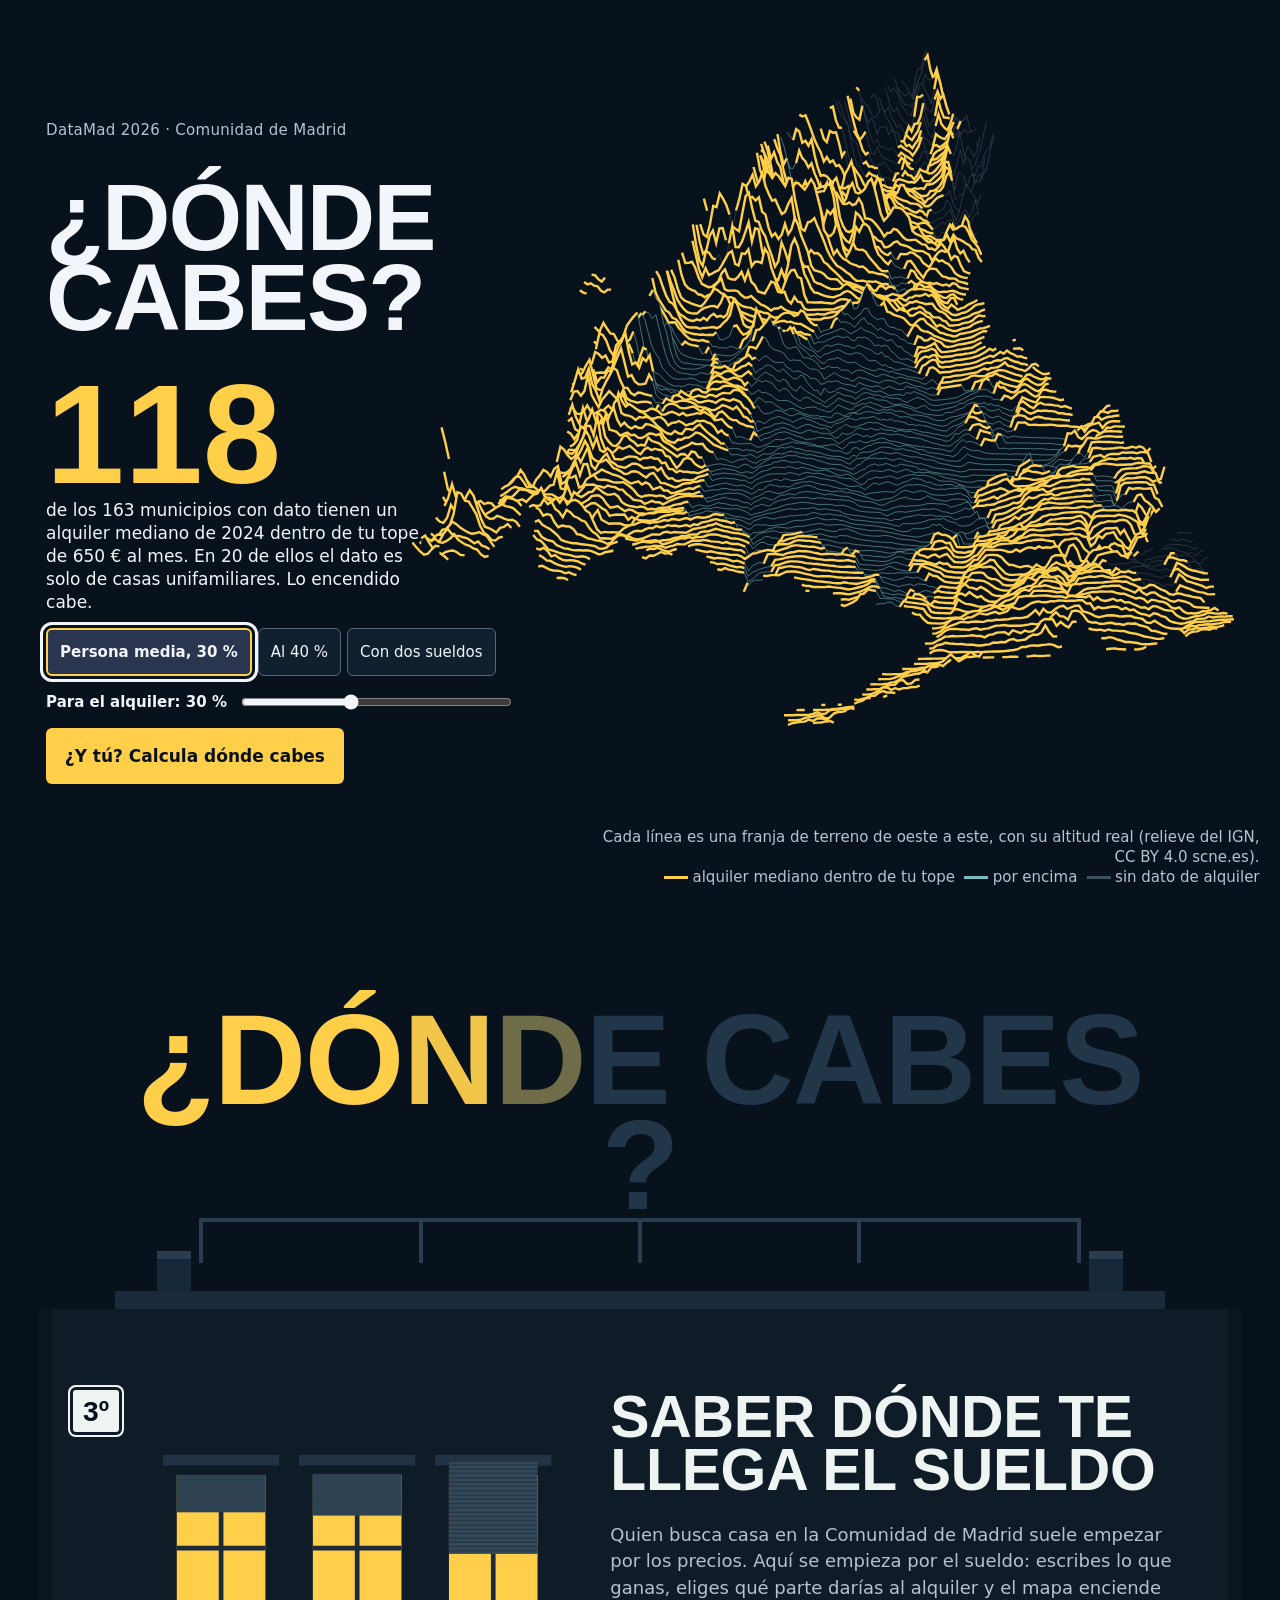
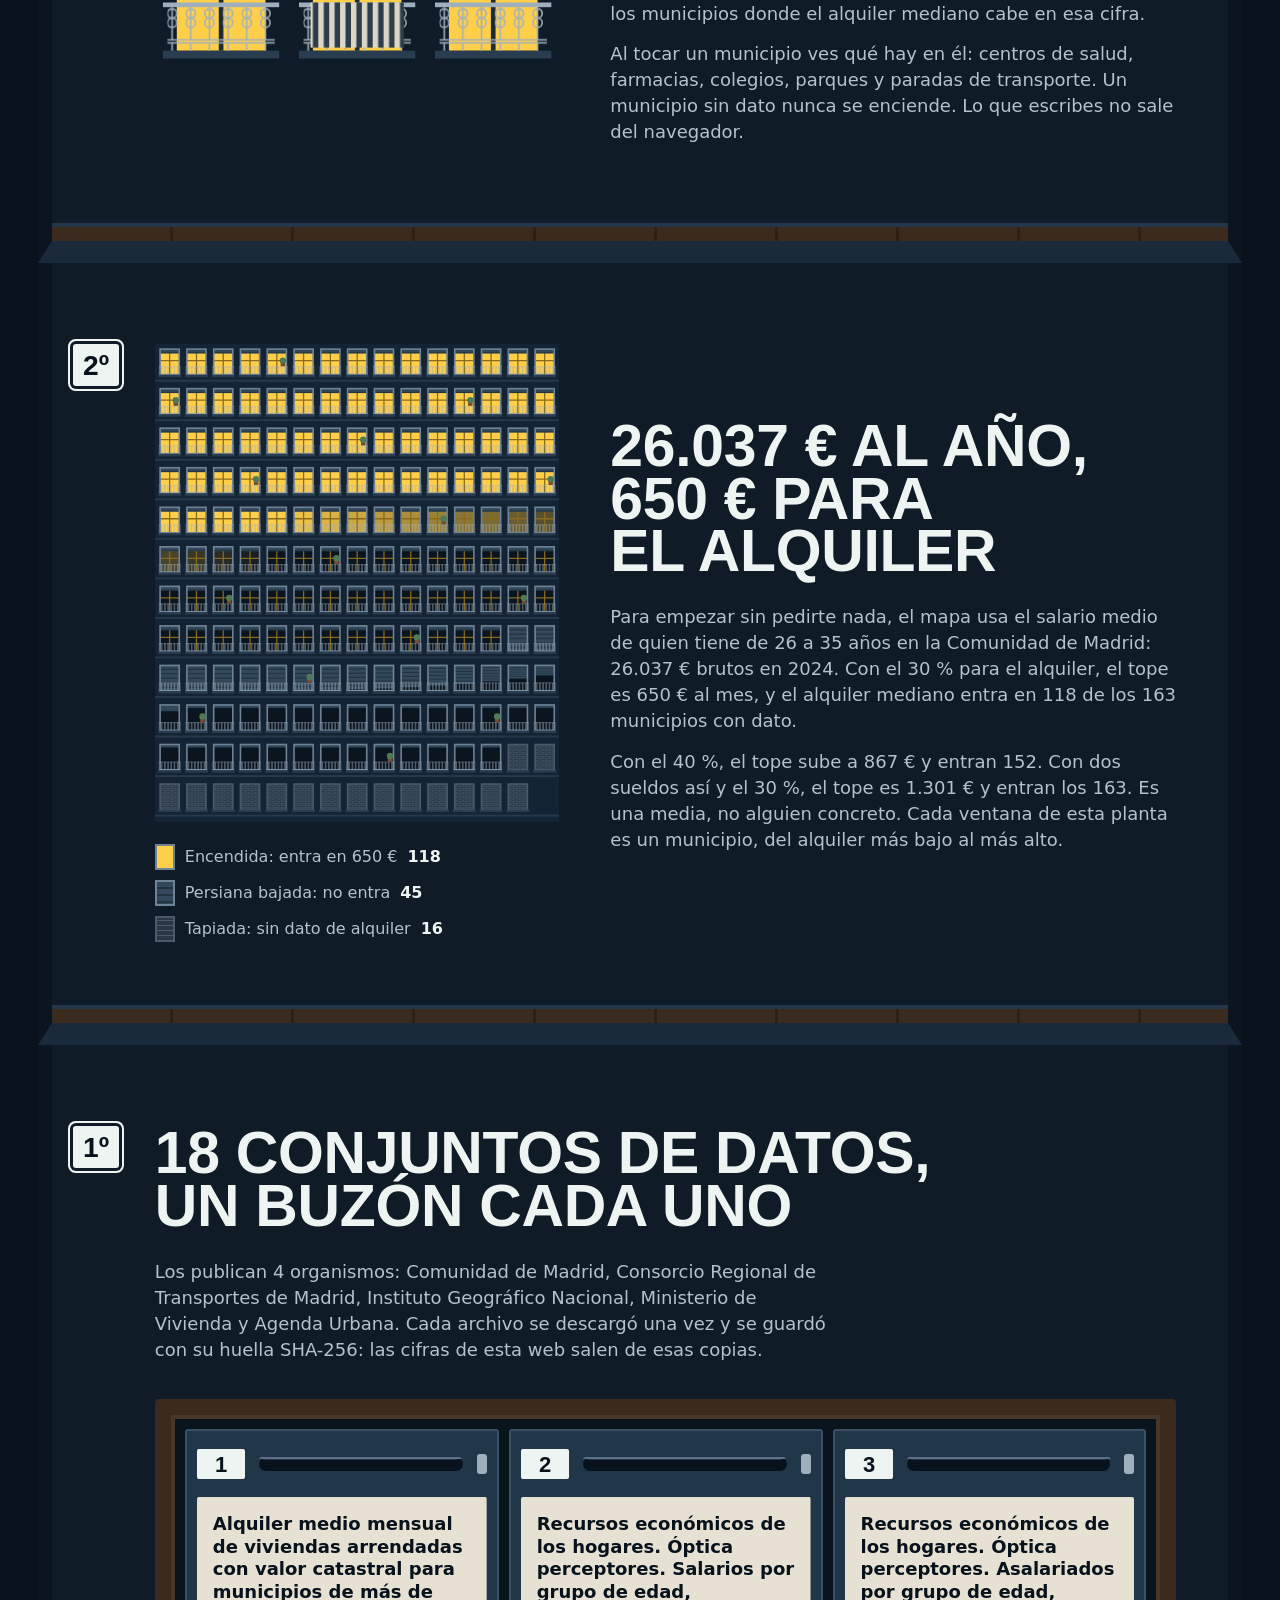
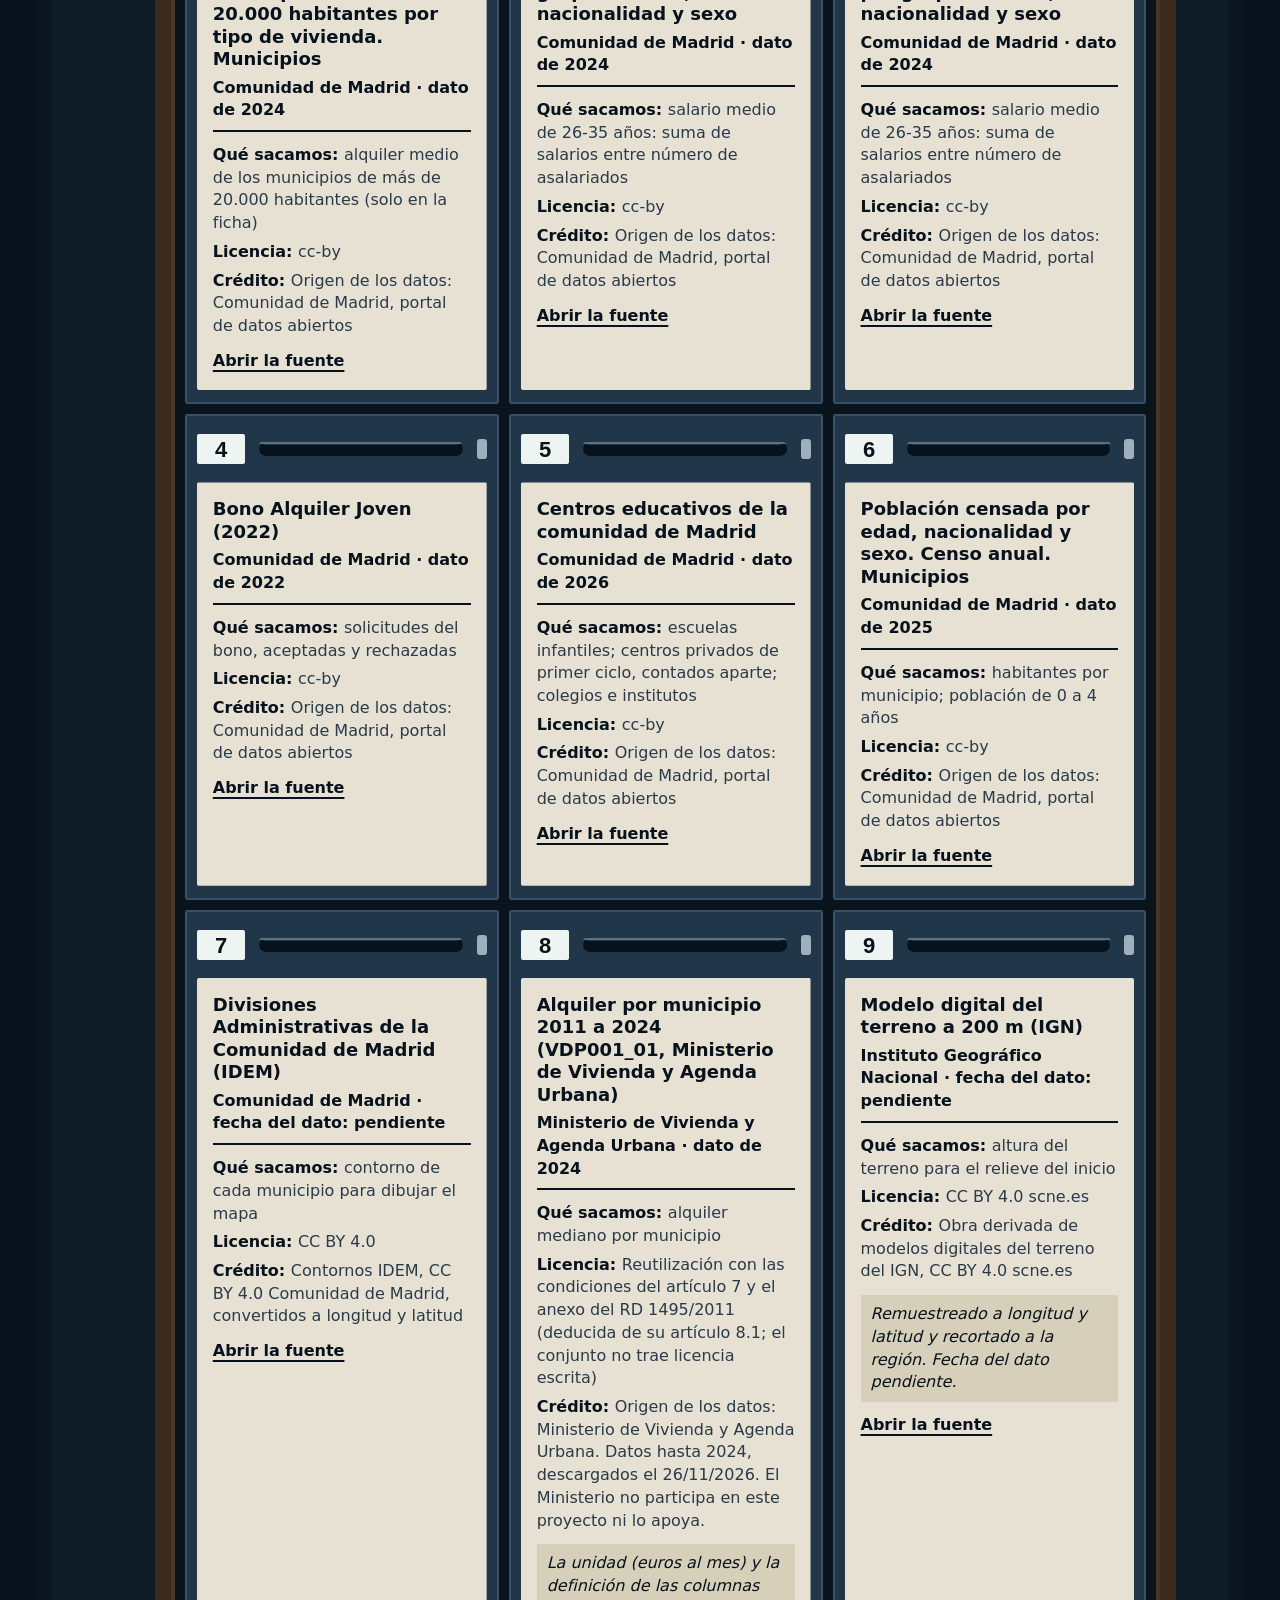
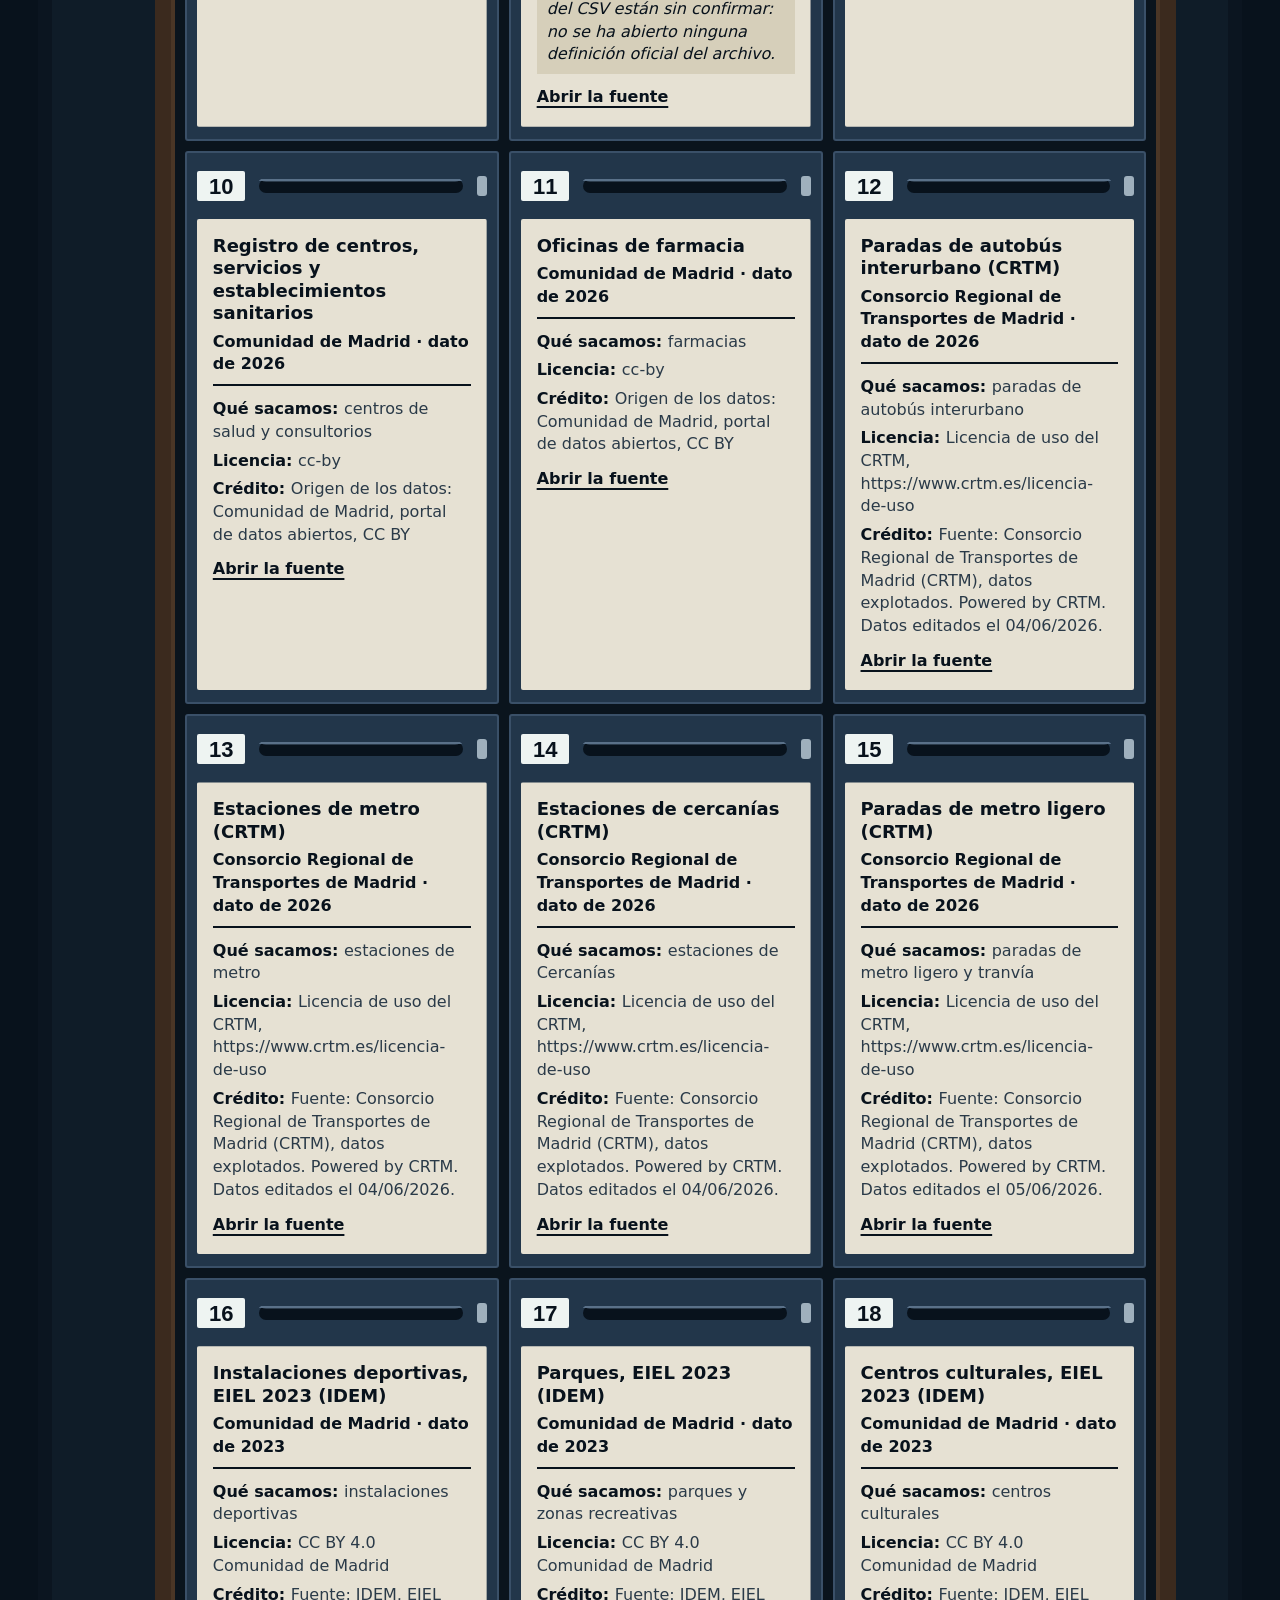
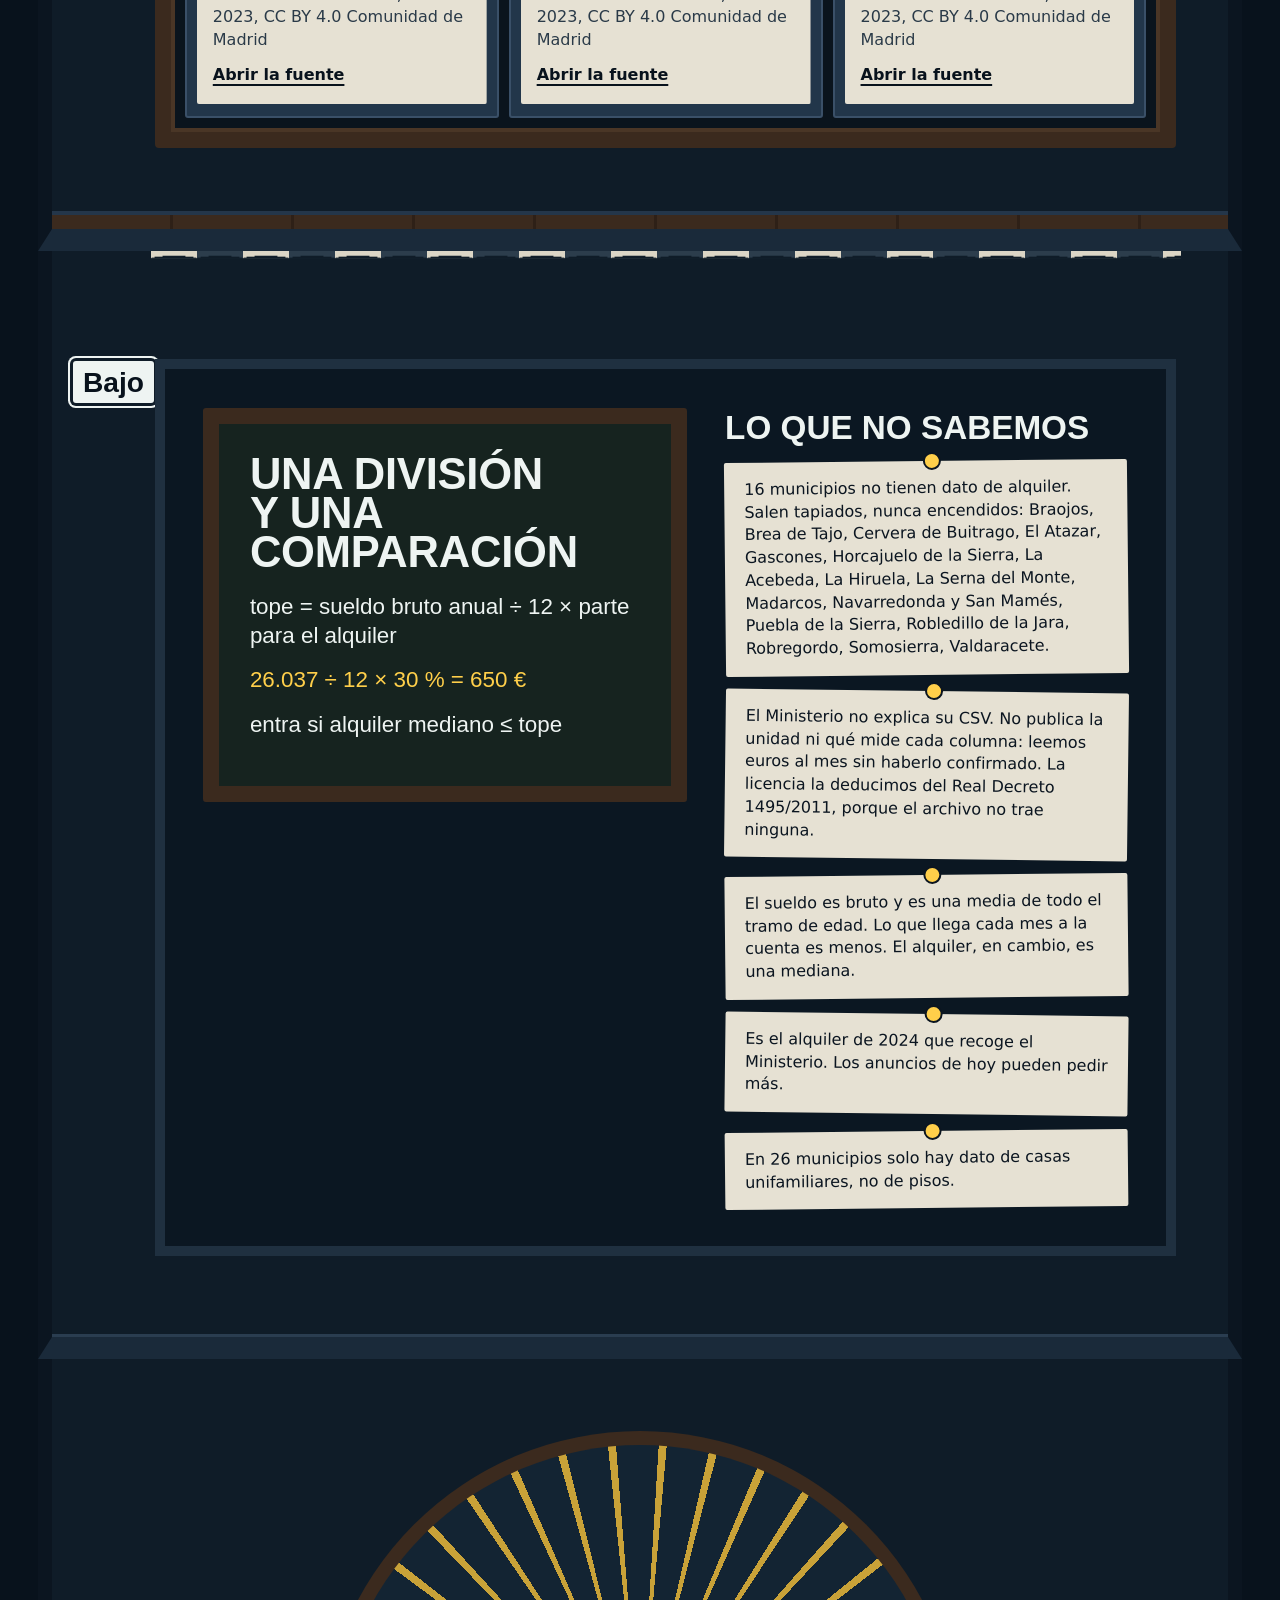
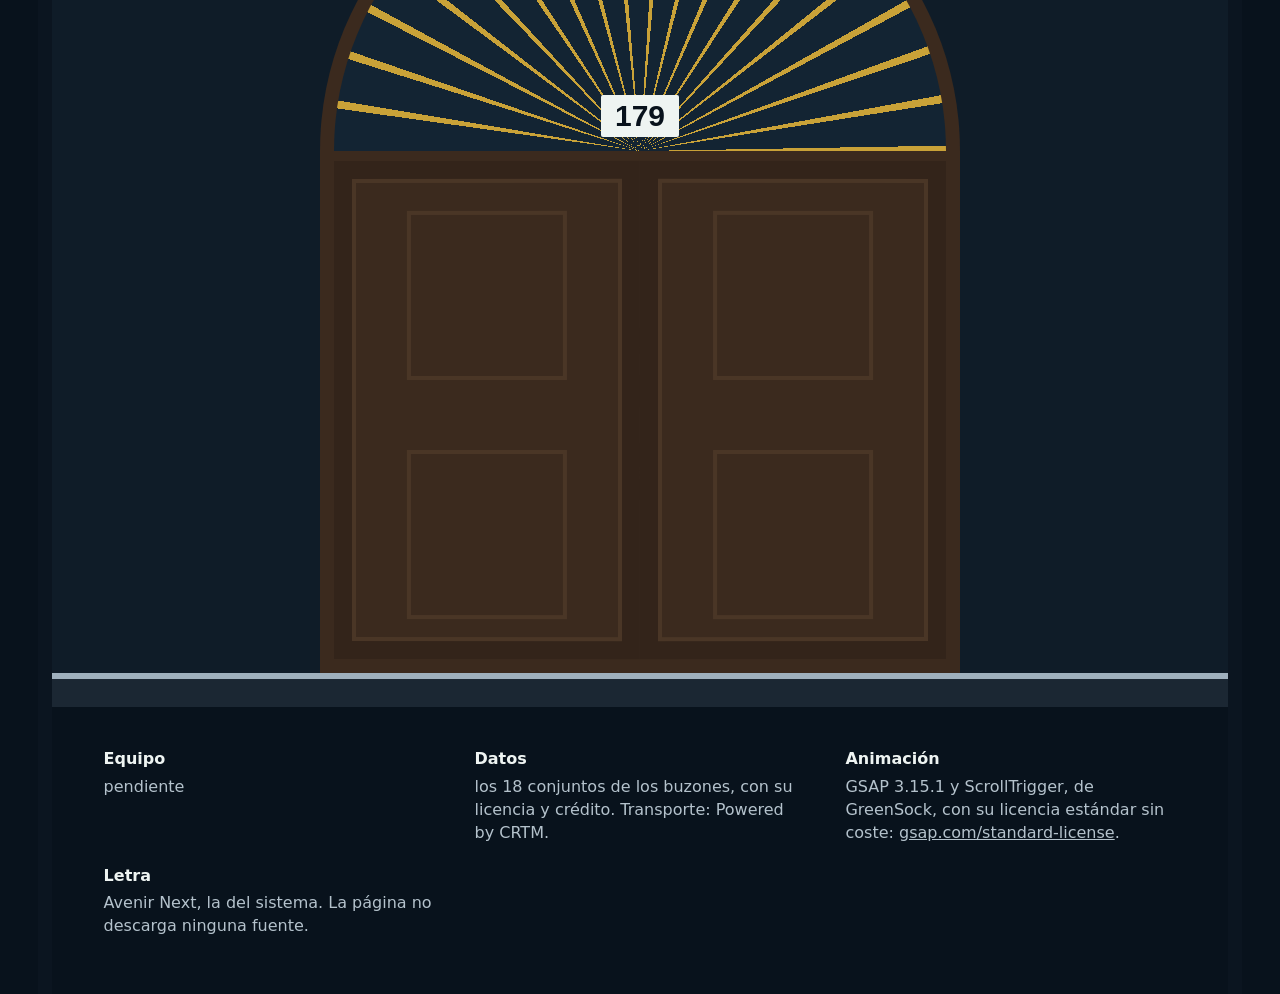
==== index.html @ 7b57848d "¿Dónde cabes?" ====
<!doctype html>
<html lang="es">
<head>
<meta charset="utf-8">
<meta name="viewport" content="width=device-width, initial-scale=1">
<meta name="color-scheme" content="dark">
<meta name="theme-color" content="#08121C">
<title>¿Dónde cabes? · Alquiler mediano y tu sueldo en los municipios de Madrid</title>
<style>
  :root {
    --bg:#08121C; --raise:#10202E; --line:#26324A; --ink:#F2F5FA; --ink2:#B7C2D3;
    --water:#FFCF4A; --dry:#6E5F4B; --idle:#6F7B96; --edge:#5B6680; --press:#2A3650; --hatch:#5B6680; --coral:#FF8A65;
    --fs:clamp(17px,1.25vw,24px); --fs-s:clamp(15px,1.05vw,20px);
    --ease:cubic-bezier(.22,1,.36,1);
    --cond:"Avenir Next Condensed","Arial Narrow","Roboto Condensed",sans-serif;
  }
  * { box-sizing:border-box; margin:0; }
  html { background:var(--bg); color:var(--ink); font:500 var(--fs)/1.35 "Avenir Next","Segoe UI",system-ui,sans-serif; }
  body { height:100vh; overflow:hidden; display:grid; grid-template-columns:clamp(420px,33.4vw,640px) 1fr; }
  aside { height:100vh; overflow-y:auto; display:flex; flex-direction:column; }
  .head { padding:clamp(22px,2.4vw,48px) clamp(22px,2.4vw,48px) 0; }
  .ctrl { padding:clamp(14px,1.4vw,28px) clamp(22px,2.4vw,48px); display:flex; flex-direction:column; gap:clamp(12px,1.2vw,22px); }
  .foot { margin-top:auto; padding:0 clamp(22px,2.4vw,48px) clamp(18px,1.8vw,36px); color:var(--ink2); font-size:var(--fs-s); }
  main { position:relative; height:100vh; min-height:0; border-left:1px solid var(--line); display:grid; grid-template-rows:auto minmax(0,1fr) auto; }
  .kicker { color:var(--ink2); font-size:var(--fs-s); letter-spacing:.02em; }
  h1 { font:700 clamp(40px,3.4vw,66px)/.95 var(--cond); letter-spacing:-.01em; margin:.15em 0 .35em; }
  #result { min-height:clamp(200px,16vw,300px); }
  .big { display:flex; flex-direction:column; gap:.12em; font:700 clamp(110px,9.4vw,180px)/.82 var(--cond); font-variant-numeric:tabular-nums; color:var(--water); }
  .big.zero { color:var(--coral); }
  .big.none { font-size:0; gap:0; }
  .big.none span { font:700 clamp(40px,3.4vw,64px)/1 var(--cond); max-width:10em; }
  .big span { font:600 var(--fs)/1.25 "Avenir Next","Segoe UI",system-ui,sans-serif; color:var(--ink); max-width:20em; }
  .lead { margin-top:.6em; max-width:26em; }
  .lead b { color:var(--ink); font-weight:700; }
  .lead .cap { font:700 1.75em/1 var(--cond); font-variant-numeric:tabular-nums; }
  .lead, .muted { color:var(--ink2); }
  .warn { color:var(--coral); }
  label, legend { display:block; font-weight:600; margin-bottom:.35em; }
  fieldset { border:0; padding:0; }
  .row { display:flex; gap:10px; align-items:center; flex-wrap:wrap; }
  button, input, a.out { font:inherit; color:inherit; }
  .seg button, .ref, a.out, .close { min-height:48px; padding:.35em .8em; border-radius:6px; border:1px solid var(--edge); background:var(--raise); color:var(--ink); cursor:pointer; }
  .seg button[aria-pressed="true"], .ref[aria-pressed="true"] { background:var(--press); border:2px solid var(--ink); font-weight:700; }
  input[type=text] { width:8.5em; min-height:48px; padding:.3em .55em; background:var(--raise); border:1px solid var(--edge); border-radius:6px; font-variant-numeric:tabular-nums; }
  input[aria-invalid="true"] { border-color:var(--coral); }
  input[type=range] { flex:1; min-width:160px; accent-color:var(--ink); height:32px; }
  .pct { font:700 calc(var(--fs) * 1.4) var(--cond); min-width:3.2em; font-variant-numeric:tabular-nums; }
  .seg button:hover, .ref:hover, a.out:hover, .close:hover, #list button:hover { border-color:var(--ink2); background:#1A2438; }
  .seg button[aria-pressed="true"]:hover, .ref[aria-pressed="true"]:hover { background:#34425F; }
  button, a.out { touch-action:manipulation; }
  :focus-visible { outline:3px solid var(--ink); outline-offset:3px; }
  .note { font-size:var(--fs-s); color:var(--ink2); max-width:32em; }
  #card { scroll-margin-top:clamp(16px,1.6vw,32px); }
  .nw { white-space:nowrap; }
  #card h2 { font:700 clamp(44px,3.6vw,72px)/.95 var(--cond); margin-bottom:.25em; }
  #card dl { display:grid; gap:.55em; }
  #card dt { font-size:var(--fs-s); color:var(--ink2); }
  #card dd { margin:0; }
  #card dd b { font-size:1.2em; }
  #card .actions { display:flex; gap:10px; flex-wrap:wrap; margin-top:.9em; }
  a.out { display:inline-flex; align-items:center; text-decoration:none; border-color:var(--ink2); }
  .srcs { margin-top:.7em; font-size:var(--fs-s); color:var(--ink2); }
  .srcs a, .foot a { color:var(--ink2); }
  .mapwrap { position:relative; min-height:0; }
  #map { width:100%; height:100%; display:block; min-height:0; overflow:hidden; touch-action:none; cursor:grab; }
  #map.dragging { cursor:grabbing; }
  #tiles { filter:grayscale(1) invert(1) brightness(.78) contrast(1.15); }
  #map.streets .m { fill-opacity:.62; }
  #map.streets .m.sel { fill-opacity:.3; }
  .basenote { position:absolute; left:clamp(10px,1vw,18px); bottom:10px; background:rgb(5 8 15 / .85); padding:.2em .55em; border-radius:4px; font-size:var(--fs-s); color:var(--ink2); max-width:70%; }
  .zoom { position:absolute; right:clamp(10px,1vw,18px); bottom:10px; display:flex; gap:6px; }
  .zoom button { width:52px; height:52px; border-radius:6px; border:1px solid var(--edge); background:var(--raise); font:700 28px/1 system-ui,sans-serif; cursor:pointer; }
  .zoom .wide { width:auto; padding:0 .9em; font:700 var(--fs) "Avenir Next","Segoe UI",system-ui,sans-serif; }
  .zoom .wide[aria-pressed="true"] { border:2px solid var(--ink); background:var(--press); }
  .zoom button:hover { border-color:var(--ink2); background:#1A2438; }
  .m { vector-effect:non-scaling-stroke; stroke:var(--bg); stroke-width:1; stroke-linejoin:round; fill:var(--idle); cursor:pointer; transition:fill .6s var(--ease); }
  .m.nodata, .m.void { fill:url(#hatch); }
  .m.void { cursor:default; pointer-events:none; }
  .m.wet { fill:var(--water); }
  .m.dry { fill:var(--dry); }
  .m.det { fill:url(#detIdle); } .m.det.wet { fill:url(#detWet); } .m.det.dry { fill:url(#detDry); }
  .m:hover, .m.sel { stroke:var(--ink); stroke-width:3; }
  .lbl { font-weight:700; font-family:var(--cond); fill:var(--ink); paint-order:stroke; stroke:var(--bg); stroke-linejoin:round; pointer-events:none; text-anchor:middle; }
  .lbl.dark { fill:#06201D; stroke:none; }
  .legend { display:flex; flex-wrap:wrap; gap:.4em 1.6em; padding:clamp(12px,1vw,20px) clamp(18px,1.8vw,36px); border-top:1px solid var(--line); }
  .legend span { display:inline-flex; gap:.45em; align-items:center; }
  .legend i { width:1.1em; height:1.1em; border-radius:3px; flex:none; }
  .sw-water { background:var(--water); } .sw-dry { background:var(--dry); } .sw-idle { background:var(--idle); }
  .sw-det { background:radial-gradient(circle,var(--bg) 0 1.7px,transparent 2.2px) 0 0/7px 7px,var(--idle); }
  .sw-hatch { background:repeating-linear-gradient(45deg,var(--hatch) 0 2px,var(--raise) 2px 6px); }
  .maptitle { order:-1; padding:clamp(14px,1.4vw,28px) clamp(18px,1.8vw,36px) 0; color:var(--ink2); }
  .rentnote { flex-basis:100%; color:var(--ink2); font-size:var(--fs-s); }
  .maptitle b { color:var(--ink); font:700 calc(var(--fs) * 1.25) var(--cond); display:block; }
  #tour { order:-1; padding:clamp(14px,1.4vw,28px) clamp(18px,1.8vw,36px) 0; display:grid; gap:.5em; }
  #tour .tag { color:var(--ink2); font-size:var(--fs-s); }
  #tour .say { font:600 calc(var(--fs) * 1.35)/1.25 "Avenir Next","Segoe UI",system-ui,sans-serif; max-width:34em; }
  #tour .say b { color:var(--water); }
  #tour .nav { display:flex; gap:10px; flex-wrap:wrap; align-items:center; }
  #tour .nav button, #startTour { min-height:48px; padding:.35em .8em; border-radius:6px; border:1px solid var(--edge); background:var(--raise); cursor:pointer; }
  #tour .nav button:disabled { opacity:.45; cursor:default; }
  #tour .steps button[aria-current="step"] { border:2px solid var(--ink); background:var(--press); font-weight:700; }
  #tour .steps { display:flex; gap:6px; flex-wrap:wrap; }
  #startTour { align-self:flex-start; font-weight:600; }
  #tip { position:absolute; pointer-events:none; background:#05080F; border:1px solid var(--line); border-radius:6px; padding:.45em .7em; font-size:var(--fs-s); opacity:0; transition:opacity .15s; max-width:22em; }
  details summary { cursor:pointer; font-weight:600; min-height:44px; display:flex; align-items:center; }
  #list { font-variant-numeric:tabular-nums; list-style:none; padding:0; margin-top:.4em; max-height:40vh; overflow:auto; font-size:var(--fs-s); }
  #list button { width:100%; display:flex; justify-content:space-between; gap:1em; background:none; border:0; border-bottom:1px solid var(--line); padding:.45em .2em; cursor:pointer; text-align:left; min-height:44px; }
  #list .yes { color:var(--water); }
  #error { padding:clamp(24px,4vw,96px); max-width:40em; grid-column:1 / -1; }
  [hidden] { display:none !important; }
  #salaryErr { margin-bottom:.35em; }
  #findMsg { margin-top:.35em; font-size:var(--fs-s); }
  #salaryErr:empty, #findMsg:empty { display:none; }
  .layers { display:grid; grid-template-columns:repeat(auto-fill,minmax(11.5em,1fr)); gap:8px; margin:.5em 0 .8em; }
  .layers button { display:flex; align-items:center; gap:.5em; min-height:48px; padding:.3em .6em; border:1px solid var(--edge); border-radius:6px; background:var(--raise); text-align:left; font-size:var(--fs-s); cursor:pointer; }
  .layers button[aria-pressed="true"] { border:2px solid var(--ink); background:var(--press); }
  .layers button:disabled { cursor:default; color:var(--ink2); border-style:dashed; }
  .layers .n { margin-left:auto; font-weight:700; font-variant-numeric:tabular-nums; white-space:nowrap; }
  .layers button:disabled .n { font-weight:500; }
  .glyph { width:1.15em; height:1.15em; flex:none; overflow:visible; }
  #plist { max-height:44vh; overflow:auto; border-top:1px solid var(--line); font-size:var(--fs-s); }
  #plist h3 { font-size:var(--fs-s); margin:.8em 0 .2em; display:flex; gap:.45em; align-items:center; }
  #plist h3 + .note { margin-bottom:.3em; }
  #plist ul { list-style:none; padding:0; }
  #plist button { width:100%; display:block; text-align:left; background:none; border:0; border-bottom:1px solid var(--line); padding:.45em .3em; min-height:48px; cursor:pointer; }
  #plist button:hover { background:#1A2438; }
  #plist button[aria-current="true"] { background:var(--press); box-shadow:inset 4px 0 0 var(--ink); }
  #plist small { display:block; color:var(--ink2); font-size:1em; }
  #dots path { stroke:var(--bg); cursor:pointer; vector-effect:non-scaling-stroke; stroke-width:2.5px; }
  #dots path.on { stroke:var(--ink); }
  #dots .ring { fill:none; stroke:var(--ink); stroke-width:3px; vector-effect:non-scaling-stroke; pointer-events:none; }
  #place { position:absolute; top:clamp(14px,1.4vw,28px); right:clamp(14px,1.4vw,28px); max-width:min(26em,60%); background:#05080F; border:1px solid var(--edge); border-radius:8px; padding:.8em 1em; display:grid; gap:.2em; box-shadow:0 8px 24px rgb(0 0 0 / .45); }
  #place .kind { display:flex; gap:.45em; align-items:center; color:var(--ink2); font-size:var(--fs-s); }
  #place b { font:700 calc(var(--fs) * 1.3)/1.05 var(--cond); }
  #place .close { justify-self:start; margin-top:.4em; min-height:44px; }
  details.more { margin-top:1em; }
  body.onhome { display:block; height:auto; overflow:visible; }
  body.onhome > aside, body.onhome > main, body:not(.onhome) > #story { display:none; }
  #home { position:relative; height:100vh; height:100svh; background:var(--bg); overflow:hidden; transition:opacity .45s var(--ease), transform .45s var(--ease); }
  #home.leaving, #story.leaving { opacity:0; transform:scale(1.04); pointer-events:none; transition:opacity .45s var(--ease), transform .45s var(--ease); }
  #home.asking { position:fixed; inset:0; z-index:1000; height:auto; background:var(--bg); }
  body.asking > #story { visibility:hidden; }
  #home.asking .hl, #home.asking .htip { display:none; }
  #ridge { position:absolute; inset:0; width:100%; height:100%; display:block; cursor:crosshair; }
  .hl { position:relative; z-index:1; width:min(40vw,720px); height:100%; padding:clamp(22px,3.4vh,44px) 0 clamp(18px,3vh,36px) clamp(22px,3.6vw,72px); display:flex; flex-direction:column; justify-content:center; gap:clamp(10px,1.6vh,20px); pointer-events:none; }
  .hl > * { pointer-events:auto; }
  .htitle { font:800 clamp(52px,7.4vw,140px)/.84 var(--cond); text-transform:uppercase; letter-spacing:-.02em; margin:.25em 0 0; pointer-events:none; }
  .hbig { margin-top:clamp(12px,3vh,40px); pointer-events:none; }
  .hbig b { display:block; font:800 clamp(90px,11vw,200px)/.8 var(--cond); color:var(--water); font-variant-numeric:tabular-nums; }
  .hbig span { display:block; margin-top:.45em; max-width:22em; font-size:var(--fs); }
  .hctl { display:grid; gap:10px 14px; grid-template-columns:auto 1fr; align-items:center; font-size:var(--fs-s); }
  .hctl label { margin:0; font-weight:600; }
  .hctl .full { grid-column:1 / -1; }
  .hctl input[type=checkbox] { width:26px; height:26px; accent-color:var(--water); vertical-align:middle; margin-right:.4em; }
  .hctl label.full { display:flex; align-items:center; min-height:44px; }
  .hctl input[type=text] { width:100%; }
  #hSteps { display:flex; flex-wrap:wrap; gap:6px; }
  #hSteps button, .htip button { min-height:48px; padding:.3em .8em; border-radius:6px; border:1px solid var(--edge); background:var(--raise); cursor:pointer; font-size:var(--fs-s); }
  #hSteps button[aria-pressed="true"] { border:2px solid var(--water); background:var(--press); font-weight:700; }
  #youBack { min-height:48px; padding:.3em .8em; border-radius:6px; border:1px solid var(--edge); background:var(--raise); cursor:pointer; font-size:var(--fs-s); }
  .cta { justify-self:start; min-height:56px; padding:.35em 1.1em; border-radius:6px; border:0; background:var(--water); color:#08121C; font:700 var(--fs) "Avenir Next","Segoe UI",system-ui,sans-serif; cursor:pointer; }
  .cta:hover { background:#FFE08A; }
  #youView { position:absolute; inset:0; z-index:3; overflow-y:auto; padding:clamp(18px,5vh,64px) clamp(16px,3vw,64px) 24px; }
  .ask { pointer-events:auto; max-width:min(64em,100%); margin:0 auto; display:flex; flex-direction:column; align-items:center; text-align:center; gap:clamp(10px,1.8vh,22px); }
  .ask .q { display:flex; flex-direction:column; align-items:center; gap:clamp(10px,1.6vh,20px); width:100%; }
  .askStep { color:var(--ink2); font-size:var(--fs-s); letter-spacing:.04em; }
  .askQ { font:800 clamp(36px,4.4vw,88px)/.95 var(--cond); margin:0; text-wrap:balance; }
  #hSalary { width:7.5em; font:700 clamp(36px,3.4vw,68px)/1 var(--cond); text-align:center; padding:.15em .3em; border:2px solid var(--ink2); background:rgb(16 32 46 / .92); border-radius:8px; }
  #hSalary::placeholder { color:#7D8AA3; font:italic 500 clamp(20px,1.5vw,30px)/1 "Avenir Next","Segoe UI",system-ui,sans-serif; }
  .askRange { display:flex; align-items:center; gap:.6em; width:min(36em,100%); }
  .askRange input { flex:1; height:44px; accent-color:var(--water); }
  .askRange output { font:800 clamp(44px,4vw,80px)/1 var(--cond); min-width:2.6em; font-variant-numeric:tabular-nums; color:var(--water); }
  .askEarn { display:flex; gap:12px; flex-wrap:wrap; justify-content:center; }
  .askEarn button { min-height:64px; padding:.3em 1.2em; font-size:calc(var(--fs) * 1.2); border-radius:8px; border:1px solid var(--edge); background:var(--raise); cursor:pointer; }
  .askEarn button[aria-pressed="true"] { border:2px solid var(--water); background:var(--press); font-weight:700; }
  .askNav { display:flex; gap:10px; flex-wrap:wrap; justify-content:center; }
  .askNav button { min-height:52px; padding:.3em 1em; border-radius:6px; border:1px solid var(--edge); background:var(--raise); cursor:pointer; font-size:var(--fs-s); }
  .askNav .cta { font-size:var(--fs); border:0; background:var(--water); }
  .askBig { font-size:var(--fs); max-width:34em; text-wrap:pretty; }
  .askBig b.n { display:block; font:800 clamp(110px,11vw,210px)/.82 var(--cond); color:var(--water); font-variant-numeric:tabular-nums; }
  .askBig b.n.zero { color:var(--coral); }
  .askBig .cap { color:var(--ink); font-weight:700; }
  .askFind { display:flex; gap:.6em; align-items:center; flex-wrap:wrap; justify-content:center; font-size:var(--fs-s); }
  .askFind label { margin:0; }
  .askFind input { width:12em; }
  #hSalaryErr:empty, #hFindMsg:empty { display:none; }
  .htip { position:absolute; z-index:2; pointer-events:none; background:#030A12; border:1px solid var(--edge); border-radius:6px; padding:.45em .75em; font-size:var(--fs-s); max-width:22em; }
  .htip b { font:700 calc(var(--fs) * 1.15) var(--cond); display:block; }
  .htip button { pointer-events:auto; margin-top:.4em; }
  .hnote { position:absolute; right:clamp(14px,1.6vw,32px); bottom:clamp(10px,1.4vh,24px); max-width:44em; text-align:right; font-size:var(--fs-s); color:var(--ink2); z-index:1; }
  .hnote i { display:inline-block; width:1.6em; height:3px; vertical-align:middle; margin:0 .3em; }
  @media (max-width:820px), (max-height:640px) {
    #home { height:auto; min-height:100svh; display:flex; flex-direction:column; }
    #home.asking { display:block; }
    #home.asking #ridge { position:absolute; inset:0; height:100%; min-height:0; }
    #home.asking .hnote { display:none; }
    #ridge { position:relative; height:48vh; min-height:260px; flex:none; order:2; }
    .hl { display:contents; }
    .hl > * { margin-left:18px; margin-right:18px; }
    .hl > .kicker { margin-top:18px; }
    .hctl { order:3; margin-bottom:18px; }
    .hnote { order:4; }
    .hbig { margin-top:0; }
    .hnote { position:static; text-align:left; padding:0 18px 18px; }
  }
  @media (prefers-reduced-motion:reduce) { #home, #story.leaving { transition:none; } }
  @media (max-width:820px), (max-height:640px) {
    body { height:auto; overflow:visible; grid-template-columns:1fr; }
    aside { display:contents; }
    .head { order:1; } main { order:2; } .ctrl { order:3; } .foot { order:4; }
    main { border-left:0; border-top:1px solid var(--line); height:auto; }
    #map { height:62vh; min-height:340px; touch-action:pan-y; }
    #result { min-height:0; }
    #place { position:fixed; top:auto; bottom:0; left:0; right:0; max-width:none; border-radius:8px 8px 0 0; z-index:2; }
    #plist { max-height:60vh; }
  }
  @media (max-height:640px) {
    #tour { gap:.3em; padding-top:10px; }
    #tour .say { font-size:var(--fs); }
    #tour .nav button { min-height:40px; padding:.2em .6em; }
    #map { height:calc(100vh - 190px); min-height:180px; }
  }
  @media (max-height:440px) and (min-width:560px) {
    main { grid-template-columns:minmax(0,1fr) minmax(0,1fr); grid-template-rows:auto auto; align-items:start; }
    #tour, .maptitle { grid-row:1; grid-column:1; }
    .mapwrap { grid-row:1; grid-column:2; }
    #map { height:calc(100vh - 16px); min-height:0; }
    .legend { grid-column:1 / -1; }
  }
  @media (prefers-reduced-motion:reduce) { .m, #tip { transition:none !important; } }
</style>
<style>.story{--s-bg:#08121c;--s-wall:#0f1c28;--s-slab:#1a2a3a;--s-line:#2a3d50;--s-lit:#ffcf4a;--s-ink:#eef4f2;--s-mute:#b4c2cc;--s-wood:#3b2a1e;--s-cond:"Avenir Next Condensed","Arial Narrow",sans-serif;
  background:var(--s-bg);color:var(--s-ink);font-family:"Avenir Next",system-ui,sans-serif;padding:12vh 3vw 0;overflow:hidden}
.story *,.story *::before,.story *::after{box-sizing:border-box}
.story-defs{position:absolute;width:0;height:0}
.story-sr{position:absolute;width:1px;height:1px;overflow:hidden;clip-path:inset(50%);white-space:nowrap}
.story a{color:inherit}
.story a:focus-visible{outline:3px solid var(--s-lit);box-shadow:0 0 0 6px #08121c;outline-offset:4px;border-radius:2px}

.story-roof,.story-floor,.story-portal{max-width:1640px;margin:0 auto;position:relative}
.story-roof{padding:0 6vw;text-align:center}
.story-sign{font:900 clamp(52px,10vw,196px)/.82 var(--s-cond);text-transform:uppercase;letter-spacing:-.01em;margin:0;color:var(--s-lit);position:relative;z-index:1}
.story-sign span{display:inline-block}.story-gap{width:.25em}
.story-sign-frame{display:flex;justify-content:space-between;height:clamp(28px,5vh,60px);margin:0 8%;border-top:4px solid var(--s-line);order:2}
.story-sign-frame i{width:4px;background:var(--s-line)}
.story-chimneys{display:flex;justify-content:space-between;align-items:flex-end;height:46px;padding:0 4%;border-bottom:18px solid var(--s-slab)}
.story-chimneys i{width:34px;height:40px;background:#16273a;border-top:8px solid var(--s-line)}
.story-chimneys i:nth-child(2){visibility:hidden}
.story-roof{display:flex;flex-direction:column}.story-sign{order:1}.story-chimneys{order:3}

.story-floor::after{content:"";position:absolute;left:0;right:0;bottom:0;height:14px;background:repeating-linear-gradient(90deg,#3b2a1e 0 118px,#2e2017 118px 121px);box-shadow:0 -4px 0 #24364a}
.story-f0::after{display:none}
.story-floor{display:grid;grid-template-columns:minmax(0,5fr) minmax(0,7fr);gap:clamp(28px,4vw,80px);align-items:center;padding:clamp(56px,9vh,110px) clamp(20px,4vw,80px) clamp(56px,9vh,110px) clamp(84px,8vw,150px);
  background:var(--s-wall);border-inline:14px solid #0b1520;border-bottom:22px solid var(--s-slab);box-shadow:inset 0 -3px 0 var(--s-line)}
.story-plate{position:absolute;left:clamp(14px,1.6vw,30px);top:clamp(56px,9vh,110px);background:var(--s-ink);color:var(--s-bg);font:900 clamp(26px,2.2vw,42px)/1 var(--s-cond);padding:.28em .36em .2em;border-radius:3px;box-shadow:0 0 0 3px var(--s-wall),0 0 0 5px var(--s-ink)}
.story-facade{margin:0;min-width:0}
.story-facade svg{display:block;width:100%;height:auto}
.story-room{min-width:0;max-width:52rem}
.story-room-wide{grid-column:1/-1;max-width:none}
.story-kicker{margin:0 0 .5em;color:var(--s-lit);font-weight:700;font-size:clamp(19px,1.35vw,28px)}
.story h3{font:900 clamp(42px,4.6vw,92px)/.9 var(--s-cond);text-transform:uppercase;margin:0 0 .45em;letter-spacing:-.005em;text-wrap:balance}
.story-room>p:not(.story-kicker){font-size:clamp(18px,1.25vw,25px);line-height:1.45;color:var(--s-mute);margin:0 0 .8em;max-width:38em}
.story-room .story-lead{font-size:clamp(20px,1.5vw,30px);line-height:1.38;color:var(--s-ink);text-wrap:pretty}

.story-light{opacity:1}
.story-blind{transform-box:fill-box;transform-origin:50% 0;transform:scaleY(.32)}

.story-wall{fill:#142434}.story-impost{fill:#26394c}
.story-w-glass{fill:#0a1520}.story-w-frame{fill:none;stroke:#6f8396;stroke-width:2.5}
.story-w-mull{stroke:#8a6a1c;stroke-width:2}.story-w-roll{fill:url(#story-lamas)}
.story-w-blind{fill:url(#story-lamas);transform-box:fill-box;transform-origin:50% 0}
.story-w-rail{fill:url(#story-rail)}.story-w-pot{fill:#7a4a32}.story-w-leaf{fill:#4f7a55}
.story-w-sill{fill:var(--s-line)}
.story-w-fit .story-w-glass{fill:var(--s-lit)}
.story-w-none .story-w-glass{fill:url(#story-brick)}.story-w-none .story-w-frame{stroke:#4a5a6b}
.story-facade-grid figcaption{display:flex;flex-wrap:wrap;gap:10px 26px;margin-top:22px;font-size:clamp(16px,1.05vw,21px);color:var(--s-mute)}
.story-key{display:inline-flex;align-items:center;gap:10px}
.story-key b{color:var(--s-ink);font-variant-numeric:tabular-nums}
.story-key::before{content:"";width:20px;height:26px;border:2px solid var(--s-line);background:#0a1520;flex:none}
.story-key-fit::before{background:var(--s-lit);border-color:#6f8396}
.story-key-off::before{background:repeating-linear-gradient(180deg,#33495b 0 5px,#22323f 5px 7px);border-color:#6f8396}
.story-key-none::before{background:repeating-linear-gradient(0deg,#2a3644 0 4px,#4a5a6b 4px 5px);border-color:#4a5a6b}

.story-boxes{list-style:none;margin:clamp(28px,4vh,48px) 0 0;padding:14px;display:grid;grid-template-columns:repeat(auto-fill,minmax(min(100%,280px),1fr));gap:10px;background:#0a141d;border:16px solid var(--s-wood);border-radius:4px;box-shadow:inset 0 0 0 4px #4a3626}
.story-box{display:flex;flex-direction:column;background:#22364a;border:2px solid #3a5068;border-radius:3px;padding:0 10px 12px}
.story-box-front{display:flex;align-items:center;gap:14px;height:66px;perspective:400px}
.story-box-plate{background:var(--s-ink);color:var(--s-bg);font:900 22px/1 var(--s-cond);padding:5px 10px 3px;border-radius:2px;min-width:2.2em;text-align:center}
.story-box-slot{flex:1;height:14px;border-radius:7px;background:#08121c;position:relative}
.story-box-flap{position:absolute;inset:0;border-radius:7px;background:#5a7189;transform-origin:50% 0;transform:rotateX(-80deg)}
.story-box-key{width:10px;height:20px;border-radius:3px;background:#9fb0bd}
.story-letter{flex:1;padding:16px 16px 18px;font-size:16px;line-height:1.42;color:#2a3a48;background:#e6e1d3;border-radius:2px}
.story-letter h4{margin:0 0 6px;color:#08121c;font-size:18px;line-height:1.25}
.story-letter-who{margin:0 0 12px;color:#08121c;font-weight:600;border-bottom:2px solid #08121c;padding-bottom:8px}
.story-letter dl{margin:0 0 12px}.story-letter dl div{margin:0 0 6px}
.story-letter dt{display:inline;font-weight:700;color:#08121c}.story-letter dt::after{content:": "}
.story-letter dd{display:inline;margin:0}
.story-letter-note{margin:0 0 12px;color:#08121c;background:#d6cfba;padding:8px 10px;font-style:italic}
.story-letter a{color:#08121c;font-weight:700;text-decoration-color:#08121c;text-underline-offset:4px;text-decoration-thickness:2px}

.story-f0{display:block;padding-top:0}
.story-f0 .story-plate{top:110px}
.story-toldo{height:clamp(56px,7vh,84px);margin:0 -4px clamp(30px,5vh,60px);transform-origin:50% 0;
  background:repeating-linear-gradient(90deg,#dcd6c6 0 46px,#2c3d4c 46px 92px);
  -webkit-mask:radial-gradient(23px at 23px 100%,#0000 98%,#000) 0 0/46px 100%;mask:radial-gradient(23px at 23px 100%,#0000 98%,#000) 0 0/46px 100%}
.story-shop-in{position:relative;overflow:hidden;display:grid;grid-template-columns:minmax(0,6fr) minmax(0,5fr);gap:clamp(24px,3vw,56px);align-items:start;padding:clamp(20px,3vw,48px);border:10px solid #1f3040;background:#0b1722}
.story-shutter{position:absolute;inset:0;z-index:2;pointer-events:none;transform:translateY(-101%);background:repeating-linear-gradient(180deg,#3d4d5b 0 22px,#2c3a46 22px 26px,#475867 26px 28px)}
.story-shutter::after{content:"";position:absolute;left:50%;bottom:14px;width:90px;height:14px;translate:-50% 0;border-radius:3px;background:#1a2530}
.story-board{background:#16231f;border:16px solid var(--s-wood);padding:clamp(22px,2.4vw,44px);border-radius:3px}
.story-board h3{font-size:clamp(36px,3.4vw,68px)}
.story-chalk{font-family:"Chalkboard SE","Bradley Hand","Avenir Next",sans-serif;font-size:clamp(21px,1.75vw,36px);line-height:1.3;margin:0 0 .7em;color:var(--s-ink)}
.story-chalk-eg{color:var(--s-lit)}
.story-notes h4{font:900 clamp(30px,2.6vw,52px)/.95 var(--s-cond);text-transform:uppercase;margin:4px 0 18px}
.story-notes ul{list-style:none;margin:0;padding:0;display:grid;gap:16px}
.story-notes li{position:relative;background:#e6e1d3;color:#0b1520;padding:16px 18px 16px 20px;font-size:clamp(16px,1.05vw,20px);line-height:1.42;border-radius:2px;rotate:-.6deg}
.story-notes li:nth-child(even){rotate:.7deg}
.story-notes li::before{content:"";position:absolute;top:-7px;left:50%;width:14px;height:14px;border-radius:50%;background:var(--s-lit);box-shadow:0 0 0 2px #0b1520}

.story-portal{padding:clamp(48px,8vh,100px) 0 0;background:var(--s-wall);border-inline:14px solid #0b1520}
.story-door{width:min(640px,86vw);margin:0 auto;position:relative}
.story-fan{aspect-ratio:2/1;border-radius:999px 999px 0 0;border:14px solid var(--s-wood);border-bottom:0;background:repeating-conic-gradient(from -90deg at 50% 100%,#132433 0 8deg,#c9a238 8deg 9.5deg);display:grid;place-items:end center}
.story-fan span{background:var(--s-ink);color:var(--s-bg);font:900 30px/1 var(--s-cond);padding:6px 14px;margin-bottom:14px;border-radius:2px}
.story-doorway{position:relative;perspective:1400px;min-height:clamp(380px,58vh,640px);background:var(--s-lit);color:var(--s-bg);border:14px solid var(--s-wood);border-top-width:10px;display:flex;flex-direction:column;align-items:center;justify-content:center;gap:26px;padding:40px 24px;text-align:center}
.story-doorway h3{margin:0;font-size:clamp(40px,4.2vw,84px)}
.story-go{display:inline-block;background:var(--s-bg);color:var(--s-lit)!important;font:800 clamp(22px,1.6vw,30px)/1 "Avenir Next",system-ui,sans-serif;text-decoration:none;padding:.8em 1.3em;border-radius:3px;transition:transform 160ms cubic-bezier(.23,1,.32,1)}
.story-go:active{transform:scale(.97)}
.story-go:focus-visible{outline-color:var(--s-bg)!important}
.story-leaf{position:absolute;top:0;bottom:0;width:50%;background:var(--s-wood);pointer-events:none;
  box-shadow:inset 0 0 0 18px #33241a,inset 0 0 0 22px #4a3626;backface-visibility:visible}
.story-leaf::before,.story-leaf::after{content:"";position:absolute;left:24%;right:24%;border:4px solid #4a3626}
.story-leaf::before{top:10%;height:34%}.story-leaf::after{bottom:8%;height:34%}
.story-leaf-l{left:0;transform-origin:0 50%;transform:rotateY(-82deg)}
.story-leaf-r{right:0;transform-origin:100% 50%;transform:rotateY(82deg)}
.story-street{height:34px;background:#1b2733;border-top:6px solid #9fb0bd;margin-top:0}
.story-credits{display:grid;grid-template-columns:repeat(auto-fit,minmax(min(100%,300px),1fr));gap:20px 40px;margin:0;padding:40px clamp(20px,4vw,80px) 56px;background:var(--s-bg);font-size:clamp(16px,1vw,19px);line-height:1.45;color:var(--s-mute)}
.story-credits dt{color:var(--s-ink);font-weight:700;margin-bottom:4px}.story-credits dd{margin:0}

@media (hover:hover) and (pointer:fine){.story-go:hover{transform:translateY(-2px)}}
@media (max-width:800px){
  .story{padding-top:8vh}
  .story-floor{grid-template-columns:1fr;padding:84px 20px 56px;border-inline-width:8px}
  .story-plate{top:24px;left:20px}
  .story-f0 .story-plate{top:100px}
  .story-shop-in{grid-template-columns:1fr;padding:16px}
  .story-portal{border-inline-width:8px}
}
@media (prefers-reduced-motion:reduce){.story *{transition:none!important}}
</style>
</head>
<body>
<section id="home" hidden aria-label="Inicio: el relieve de la Comunidad de Madrid">
  <div class="hl">
    <p class="kicker">DataMad 2026 · Comunidad de Madrid</p>
    <h1 class="htitle">¿Dónde<br>cabes?</h1>
    <p class="hbig" aria-live="polite"><b id="hN">0</b><span id="hSay"></span></p>
    <div class="hctl">
      <div class="full" id="hSteps" role="group" aria-label="La persona media de 26 a 35 años"><button type="button" data-i="0">Persona media, 30&nbsp;%</button><button type="button" data-i="1">Al 40&nbsp;%</button><button type="button" data-i="2">Con dos sueldos</button></div>
      <label for="hShare">Para el alquiler: <span id="hShareOut">30 %</span></label><input type="range" id="hShare" min="10" max="60" step="1" value="30">
      <button type="button" class="full cta" id="youBtn">¿Y tú? Calcula dónde cabes</button>
    </div>
  </div>
  <section id="youView" hidden role="dialog" aria-modal="true" aria-label="¿Y tú? Tres preguntas sobre tu dinero">
    <div class="ask">
      <p class="askStep" id="youStep" aria-live="polite"></p>
      <div class="q" data-q="0">
        <label for="hSalary" class="askQ">¿Cuánto cobras al año, en bruto?</label>
        <input type="text" id="hSalary" inputmode="numeric" enterkeyhint="next" autocomplete="off" spellcheck="false" placeholder="Por ejemplo, 24.000" aria-describedby="hSalaryErr hSalaryHelp">
        <p class="warn" id="hSalaryErr" role="status"></p>
        <p class="note" id="hSalaryHelp">En euros, sin decimales. Tu sueldo no sale de esta página ni se guarda en la dirección.</p>
      </div>
      <div class="q" data-q="1" hidden>
        <label for="hShare2" class="askQ">¿Qué parte del sueldo darías al alquiler?</label>
        <div class="askRange"><input type="range" id="hShare2" min="10" max="60" step="1" value="30"><output id="hShareOut2" for="hShare2">30 %</output></div>
      </div>
      <fieldset class="q" data-q="2" hidden>
        <legend class="askQ">¿Cuántos sueldos entran en casa?</legend>
        <div class="seg askEarn" id="hEarn"><button type="button" data-v="1" aria-pressed="true">Uno, el mío</button><button type="button" data-v="2" aria-pressed="false">Dos iguales</button></div>
      </fieldset>
      <div class="q askOut" data-q="3" hidden>
        <p class="askBig" id="youRes"></p>
        <div class="askFind"><label for="hFind">Busca un municipio</label><input type="text" id="hFind" list="names" autocomplete="off" spellcheck="false" placeholder="Getafe"></div>
        <p class="warn" id="hFindMsg" role="status"></p>
        <div class="askNav"><button type="button" class="cta" id="toMap">Ver el mapa con calles y lugares</button><button type="button" id="youRedo">Cambiar respuestas</button></div>
      </div>
      <div class="askNav"><button type="button" id="youPrev">Atrás</button><button type="button" class="cta" id="youNext">Siguiente</button><button type="button" id="youBack">Volver al inicio (Esc)</button></div>
    </div>
  </section>
  <canvas id="ridge" aria-hidden="true"></canvas>
  <div class="htip" id="hTip" hidden></div>
  <p class="hnote">Cada línea es una franja de terreno de oeste a este, con su altitud real (relieve del IGN, CC BY 4.0 scne.es).<br><i style="background:var(--water)"></i>alquiler mediano dentro de tu tope <i style="background:rgb(120,190,200)"></i>por encima <i style="background:rgb(120,140,155);opacity:.5"></i>sin dato de alquiler</p>
</section>
<section class="story" id="story" aria-label="Cómo está hecho ¿Dónde cabes?: un edificio, de la azotea al portal">
<svg class="story-defs" aria-hidden="true" focusable="false" width="0" height="0"><defs>
<pattern id="story-forja" width="24" height="60" patternUnits="userSpaceOnUse"><path d="M0 2H24M0 58H24M12 2V58M12 30C4 30 4 18 12 18C20 18 20 30 12 30M12 30C4 30 4 42 12 42C20 42 20 30 12 30" fill="none" stroke="#9fb0bd" stroke-width="2"/></pattern>
<pattern id="story-rayas" width="14" height="10" patternUnits="userSpaceOnUse"><rect width="14" height="10" fill="#2c3d4c"/><rect width="7" height="10" fill="#dcd6c6"/></pattern>
<pattern id="story-lamas" width="10" height="7" patternUnits="userSpaceOnUse"><rect width="10" height="7" fill="#33495b"/><rect width="10" height="2" y="5" fill="#22323f"/></pattern>
<symbol id="story-balcon" viewBox="0 0 150 300"><rect x="0" y="0" width="150" height="14" fill="#223345"/><rect x="18" y="26" width="114" height="226" fill="#06101a"/><rect class="story-light" x="18" y="26" width="114" height="226" fill="#ffcf4a"/><path d="M75 26V252M18 120H132" stroke="#1a2a39" stroke-width="6"/><rect x="0" y="252" width="150" height="10" fill="#2a3d50"/><rect x="6" y="196" width="138" height="56" fill="url(#story-forja)"/><rect x="0" y="190" width="150" height="6" fill="#9fb0bd"/></symbol>
</defs></svg>

<header class="story-roof">
  <div class="story-sign-frame" aria-hidden="true"><i></i><i></i><i></i><i></i><i></i></div>
  <h2 class="story-sign" aria-label="¿Dónde cabes?"><span>¿</span><span>D</span><span>ó</span><span>n</span><span>d</span><span>e</span><span class="story-gap"></span><span>c</span><span>a</span><span>b</span><span>e</span><span>s</span><span>?</span></h2>
  <div class="story-chimneys" aria-hidden="true"><i></i><i></i><i></i></div>
</header>

<article class="story-floor story-f3" aria-labelledby="story-h3">
  <span class="story-plate" aria-hidden="true">3º</span>
  <div class="story-facade" aria-hidden="true">
    <svg viewBox="0 0 520 330" class="story-balcones">
      <g class="story-bal"><use href="#story-balcon" x="10" y="10" width="150" height="300"/><rect class="story-blind" x="28" y="36" width="114" height="150" fill="url(#story-lamas)"/></g>
      <g class="story-bal"><use href="#story-balcon" x="185" y="10" width="150" height="300"/><rect class="story-blind" x="203" y="36" width="114" height="150" fill="url(#story-lamas)"/><rect x="200" y="200" width="120" height="58" fill="url(#story-rayas)" class="story-alicantina"/></g>
      <g class="story-bal"><use href="#story-balcon" x="360" y="10" width="150" height="300"/><rect class="story-blind" x="378" y="36" width="114" height="150" fill="url(#story-lamas)"/></g>
    </svg>
  </div>
  <div class="story-room">
    <h3 id="story-h3">Saber dónde te llega el sueldo</h3>
    <p class="story-lead">Quien busca casa en la Comunidad de Madrid suele empezar por los precios. Aquí se empieza por el sueldo: escribes lo que ganas, eliges qué parte darías al alquiler y el mapa enciende los municipios donde el alquiler mediano cabe en esa cifra.</p>
    <p>Al tocar un municipio ves qué hay en él: centros de salud, farmacias, colegios, parques y paradas de transporte. Un municipio sin dato nunca se enciende. Lo que escribes no sale del navegador.</p>
  </div>
</article>

<article class="story-floor story-f2" aria-labelledby="story-h2">
  <span class="story-plate" aria-hidden="true">2º</span>
  <figure class="story-facade story-facade-grid">
    <svg class="story-grid" viewBox="-8 -8 634 750" role="img" aria-labelledby="story-grid-t"><title id="story-grid-t">Fachada de 179 ventanas, una por municipio, ordenadas de alquiler más bajo a más alto. 118 encendidas, 45 apagadas y 16 tapiadas sin dato.</title><defs><pattern id="story-rail" width="5" height="13" patternUnits="userSpaceOnUse"><path d="M0 1H5M2.5 1V13" stroke="#9fb0bd" stroke-width="1.2"/></pattern><pattern id="story-brick" width="10" height="6" patternUnits="userSpaceOnUse"><rect width="10" height="6" fill="#2a3644"/><path d="M0 .5H10M0 3.5H10M3 .5V3.5M8 3.5V6.5" stroke="#4a5a6b" stroke-width="1"/></pattern></defs><rect class="story-wall" x="-8" y="-8" width="634" height="750"/><rect class="story-impost" x="-8" y="48" width="634" height="3"/><rect class="story-impost" x="-8" y="110" width="634" height="3"/><rect class="story-impost" x="-8" y="172" width="634" height="3"/><rect class="story-impost" x="-8" y="234" width="634" height="3"/><rect class="story-impost" x="-8" y="296" width="634" height="3"/><rect class="story-impost" x="-8" y="358" width="634" height="3"/><rect class="story-impost" x="-8" y="420" width="634" height="3"/><rect class="story-impost" x="-8" y="482" width="634" height="3"/><rect class="story-impost" x="-8" y="544" width="634" height="3"/><rect class="story-impost" x="-8" y="606" width="634" height="3"/><rect class="story-impost" x="-8" y="668" width="634" height="3"/><rect class="story-impost" x="-8" y="730" width="634" height="3"/><g class="story-w story-w-fit" transform="translate(0 0)"><title>Cadalso de los Vidrios: 292 € al mes, entra en 650 €</title><rect class="story-w-glass" width="30" height="40"/><path class="story-w-mull" d="M15.0 0V40M0 18.0H30"/><rect class="story-w-roll" width="30" height="7"/><rect class="story-w-frame" width="30" height="40"/><rect class="story-w-rail" x="-2" y="27" width="34" height="13"/><rect class="story-w-sill" x="-3" y="40" width="36" height="4"/></g><g class="story-w story-w-fit" transform="translate(42 0)"><title>Santa María de la Alameda: 300 € al mes, entra en 650 €</title><rect class="story-w-glass" width="30" height="40"/><path class="story-w-mull" d="M15.0 0V40M0 18.0H30"/><rect class="story-w-roll" width="30" height="7"/><rect class="story-w-frame" width="30" height="40"/><rect class="story-w-rail" x="-2" y="27" width="34" height="13"/><rect class="story-w-sill" x="-3" y="40" width="36" height="4"/></g><g class="story-w story-w-fit" transform="translate(84 0)"><title>Valdemaqueda: 300 € al mes, entra en 650 €</title><rect class="story-w-glass" width="30" height="40"/><path class="story-w-mull" d="M15.0 0V40M0 18.0H30"/><rect class="story-w-roll" width="30" height="7"/><rect class="story-w-frame" width="30" height="40"/><rect class="story-w-rail" x="-2" y="27" width="34" height="13"/><rect class="story-w-sill" x="-3" y="40" width="36" height="4"/></g><g class="story-w story-w-fit" transform="translate(126 0)"><title>Estremera: 316 € al mes, entra en 650 €</title><rect class="story-w-glass" width="30" height="40"/><path class="story-w-mull" d="M15.0 0V40M0 18.0H30"/><rect class="story-w-roll" width="30" height="7"/><rect class="story-w-frame" width="30" height="40"/><rect class="story-w-rail" x="-2" y="27" width="34" height="13"/><rect class="story-w-sill" x="-3" y="40" width="36" height="4"/></g><g class="story-w story-w-fit" transform="translate(168 0)"><title>Cenicientos: 319 € al mes, entra en 650 €</title><rect class="story-w-glass" width="30" height="40"/><path class="story-w-mull" d="M15.0 0V40M0 18.0H30"/><rect class="story-w-roll" width="30" height="7"/><rect class="story-w-frame" width="30" height="40"/><rect class="story-w-rail" x="-2" y="27" width="34" height="13"/><rect class="story-w-pot" x="21" y="20" width="7" height="7"/><circle class="story-w-leaf" cx="24.5" cy="18" r="5"/><rect class="story-w-sill" x="-3" y="40" width="36" height="4"/></g><g class="story-w story-w-fit" transform="translate(210 0)"><title>Rozas de Puerto Real: 320 € al mes, entra en 650 €</title><rect class="story-w-glass" width="30" height="40"/><path class="story-w-mull" d="M15.0 0V40M0 18.0H30"/><rect class="story-w-roll" width="30" height="7"/><rect class="story-w-frame" width="30" height="40"/><rect class="story-w-rail" x="-2" y="27" width="34" height="13"/><rect class="story-w-sill" x="-3" y="40" width="36" height="4"/></g><g class="story-w story-w-fit" transform="translate(252 0)"><title>Piñuécar-Gandullas: 351 € al mes, entra en 650 €</title><rect class="story-w-glass" width="30" height="40"/><path class="story-w-mull" d="M15.0 0V40M0 18.0H30"/><rect class="story-w-roll" width="30" height="7"/><rect class="story-w-frame" width="30" height="40"/><rect class="story-w-rail" x="-2" y="27" width="34" height="13"/><rect class="story-w-sill" x="-3" y="40" width="36" height="4"/></g><g class="story-w story-w-fit" transform="translate(294 0)"><title>Navas del Rey: 359 € al mes, entra en 650 €</title><rect class="story-w-glass" width="30" height="40"/><path class="story-w-mull" d="M15.0 0V40M0 18.0H30"/><rect class="story-w-roll" width="30" height="7"/><rect class="story-w-frame" width="30" height="40"/><rect class="story-w-rail" x="-2" y="27" width="34" height="13"/><rect class="story-w-sill" x="-3" y="40" width="36" height="4"/></g><g class="story-w story-w-fit" transform="translate(336 0)"><title>Montejo de la Sierra: 360 € al mes, entra en 650 €</title><rect class="story-w-glass" width="30" height="40"/><path class="story-w-mull" d="M15.0 0V40M0 18.0H30"/><rect class="story-w-roll" width="30" height="7"/><rect class="story-w-frame" width="30" height="40"/><rect class="story-w-rail" x="-2" y="27" width="34" height="13"/><rect class="story-w-sill" x="-3" y="40" width="36" height="4"/></g><g class="story-w story-w-fit" transform="translate(378 0)"><title>Orusco de Tajuña: 375 € al mes, entra en 650 €</title><rect class="story-w-glass" width="30" height="40"/><path class="story-w-mull" d="M15.0 0V40M0 18.0H30"/><rect class="story-w-roll" width="30" height="7"/><rect class="story-w-frame" width="30" height="40"/><rect class="story-w-rail" x="-2" y="27" width="34" height="13"/><rect class="story-w-sill" x="-3" y="40" width="36" height="4"/></g><g class="story-w story-w-fit" transform="translate(420 0)"><title>El Berrueco: 382 € al mes, entra en 650 €</title><rect class="story-w-glass" width="30" height="40"/><path class="story-w-mull" d="M15.0 0V40M0 18.0H30"/><rect class="story-w-roll" width="30" height="7"/><rect class="story-w-frame" width="30" height="40"/><rect class="story-w-rail" x="-2" y="27" width="34" height="13"/><rect class="story-w-sill" x="-3" y="40" width="36" height="4"/></g><g class="story-w story-w-fit" transform="translate(462 0)"><title>Berzosa del Lozoya: 392 € al mes, entra en 650 €</title><rect class="story-w-glass" width="30" height="40"/><path class="story-w-mull" d="M15.0 0V40M0 18.0H30"/><rect class="story-w-roll" width="30" height="7"/><rect class="story-w-frame" width="30" height="40"/><rect class="story-w-rail" x="-2" y="27" width="34" height="13"/><rect class="story-w-sill" x="-3" y="40" width="36" height="4"/></g><g class="story-w story-w-fit" transform="translate(504 0)"><title>Horcajo de la Sierra-Aoslos: 396 € al mes, entra en 650 €</title><rect class="story-w-glass" width="30" height="40"/><path class="story-w-mull" d="M15.0 0V40M0 18.0H30"/><rect class="story-w-roll" width="30" height="7"/><rect class="story-w-frame" width="30" height="40"/><rect class="story-w-rail" x="-2" y="27" width="34" height="13"/><rect class="story-w-sill" x="-3" y="40" width="36" height="4"/></g><g class="story-w story-w-fit" transform="translate(546 0)"><title>Lozoya: 400 € al mes, entra en 650 €</title><rect class="story-w-glass" width="30" height="40"/><path class="story-w-mull" d="M15.0 0V40M0 18.0H30"/><rect class="story-w-roll" width="30" height="7"/><rect class="story-w-frame" width="30" height="40"/><rect class="story-w-rail" x="-2" y="27" width="34" height="13"/><rect class="story-w-sill" x="-3" y="40" width="36" height="4"/></g><g class="story-w story-w-fit" transform="translate(588 0)"><title>Colmenar de Oreja: 400 € al mes, entra en 650 €</title><rect class="story-w-glass" width="30" height="40"/><path class="story-w-mull" d="M15.0 0V40M0 18.0H30"/><rect class="story-w-roll" width="30" height="7"/><rect class="story-w-frame" width="30" height="40"/><rect class="story-w-rail" x="-2" y="27" width="34" height="13"/><rect class="story-w-sill" x="-3" y="40" width="36" height="4"/></g><g class="story-w story-w-fit" transform="translate(0 62)"><title>Fresnedillas de la Oliva: 400 € al mes, entra en 650 €</title><rect class="story-w-glass" width="30" height="40"/><path class="story-w-mull" d="M15.0 0V40M0 18.0H30"/><rect class="story-w-roll" width="30" height="7"/><rect class="story-w-frame" width="30" height="40"/><rect class="story-w-rail" x="-2" y="27" width="34" height="13"/><rect class="story-w-pot" x="21" y="20" width="7" height="7"/><circle class="story-w-leaf" cx="24.5" cy="18" r="5"/><rect class="story-w-sill" x="-3" y="40" width="36" height="4"/></g><g class="story-w story-w-fit" transform="translate(42 62)"><title>Lozoyuela-Navas-Sieteiglesias: 400 € al mes, entra en 650 €</title><rect class="story-w-glass" width="30" height="40"/><path class="story-w-mull" d="M15.0 0V40M0 18.0H30"/><rect class="story-w-roll" width="30" height="7"/><rect class="story-w-frame" width="30" height="40"/><rect class="story-w-rail" x="-2" y="27" width="34" height="13"/><rect class="story-w-sill" x="-3" y="40" width="36" height="4"/></g><g class="story-w story-w-fit" transform="translate(84 62)"><title>Pelayos de la Presa: 400 € al mes, entra en 650 €</title><rect class="story-w-glass" width="30" height="40"/><path class="story-w-mull" d="M15.0 0V40M0 18.0H30"/><rect class="story-w-roll" width="30" height="7"/><rect class="story-w-frame" width="30" height="40"/><rect class="story-w-rail" x="-2" y="27" width="34" height="13"/><rect class="story-w-sill" x="-3" y="40" width="36" height="4"/></g><g class="story-w story-w-fit" transform="translate(126 62)"><title>Rascafría: 400 € al mes, entra en 650 €</title><rect class="story-w-glass" width="30" height="40"/><path class="story-w-mull" d="M15.0 0V40M0 18.0H30"/><rect class="story-w-roll" width="30" height="7"/><rect class="story-w-frame" width="30" height="40"/><rect class="story-w-rail" x="-2" y="27" width="34" height="13"/><rect class="story-w-sill" x="-3" y="40" width="36" height="4"/></g><g class="story-w story-w-fit" transform="translate(168 62)"><title>Zarzalejo: 400 € al mes, entra en 650 €</title><rect class="story-w-glass" width="30" height="40"/><path class="story-w-mull" d="M15.0 0V40M0 18.0H30"/><rect class="story-w-roll" width="30" height="7"/><rect class="story-w-frame" width="30" height="40"/><rect class="story-w-rail" x="-2" y="27" width="34" height="13"/><rect class="story-w-sill" x="-3" y="40" width="36" height="4"/></g><g class="story-w story-w-fit" transform="translate(210 62)"><title>San Martín de Valdeiglesias: 402 € al mes, entra en 650 €</title><rect class="story-w-glass" width="30" height="40"/><path class="story-w-mull" d="M15.0 0V40M0 18.0H30"/><rect class="story-w-roll" width="30" height="7"/><rect class="story-w-frame" width="30" height="40"/><rect class="story-w-rail" x="-2" y="27" width="34" height="13"/><rect class="story-w-sill" x="-3" y="40" width="36" height="4"/></g><g class="story-w story-w-fit" transform="translate(252 62)"><title>Fuentidueña de Tajo: 408 € al mes, entra en 650 €</title><rect class="story-w-glass" width="30" height="40"/><path class="story-w-mull" d="M15.0 0V40M0 18.0H30"/><rect class="story-w-roll" width="30" height="7"/><rect class="story-w-frame" width="30" height="40"/><rect class="story-w-rail" x="-2" y="27" width="34" height="13"/><rect class="story-w-sill" x="-3" y="40" width="36" height="4"/></g><g class="story-w story-w-fit" transform="translate(294 62)"><title>Valdelaguna: 410 € al mes, entra en 650 €</title><rect class="story-w-glass" width="30" height="40"/><path class="story-w-mull" d="M15.0 0V40M0 18.0H30"/><rect class="story-w-roll" width="30" height="7"/><rect class="story-w-frame" width="30" height="40"/><rect class="story-w-rail" x="-2" y="27" width="34" height="13"/><rect class="story-w-sill" x="-3" y="40" width="36" height="4"/></g><g class="story-w story-w-fit" transform="translate(336 62)"><title>Canencia: 420 € al mes, entra en 650 €</title><rect class="story-w-glass" width="30" height="40"/><path class="story-w-mull" d="M15.0 0V40M0 18.0H30"/><rect class="story-w-roll" width="30" height="7"/><rect class="story-w-frame" width="30" height="40"/><rect class="story-w-rail" x="-2" y="27" width="34" height="13"/><rect class="story-w-sill" x="-3" y="40" width="36" height="4"/></g><g class="story-w story-w-fit" transform="translate(378 62)"><title>Perales de Tajuña: 421 € al mes, entra en 650 €</title><rect class="story-w-glass" width="30" height="40"/><path class="story-w-mull" d="M15.0 0V40M0 18.0H30"/><rect class="story-w-roll" width="30" height="7"/><rect class="story-w-frame" width="30" height="40"/><rect class="story-w-rail" x="-2" y="27" width="34" height="13"/><rect class="story-w-sill" x="-3" y="40" width="36" height="4"/></g><g class="story-w story-w-fit" transform="translate(420 62)"><title>Belmonte de Tajo: 425 € al mes, entra en 650 €</title><rect class="story-w-glass" width="30" height="40"/><path class="story-w-mull" d="M15.0 0V40M0 18.0H30"/><rect class="story-w-roll" width="30" height="7"/><rect class="story-w-frame" width="30" height="40"/><rect class="story-w-rail" x="-2" y="27" width="34" height="13"/><rect class="story-w-sill" x="-3" y="40" width="36" height="4"/></g><g class="story-w story-w-fit" transform="translate(462 62)"><title>Ribatejada: 426 € al mes, entra en 650 €</title><rect class="story-w-glass" width="30" height="40"/><path class="story-w-mull" d="M15.0 0V40M0 18.0H30"/><rect class="story-w-roll" width="30" height="7"/><rect class="story-w-frame" width="30" height="40"/><rect class="story-w-rail" x="-2" y="27" width="34" height="13"/><rect class="story-w-pot" x="21" y="20" width="7" height="7"/><circle class="story-w-leaf" cx="24.5" cy="18" r="5"/><rect class="story-w-sill" x="-3" y="40" width="36" height="4"/></g><g class="story-w story-w-fit" transform="translate(504 62)"><title>Pinilla del Valle: 437 € al mes, entra en 650 €</title><rect class="story-w-glass" width="30" height="40"/><path class="story-w-mull" d="M15.0 0V40M0 18.0H30"/><rect class="story-w-roll" width="30" height="7"/><rect class="story-w-frame" width="30" height="40"/><rect class="story-w-rail" x="-2" y="27" width="34" height="13"/><rect class="story-w-sill" x="-3" y="40" width="36" height="4"/></g><g class="story-w story-w-fit" transform="translate(546 62)"><title>Villavieja del Lozoya: 440 € al mes, entra en 650 €</title><rect class="story-w-glass" width="30" height="40"/><path class="story-w-mull" d="M15.0 0V40M0 18.0H30"/><rect class="story-w-roll" width="30" height="7"/><rect class="story-w-frame" width="30" height="40"/><rect class="story-w-rail" x="-2" y="27" width="34" height="13"/><rect class="story-w-sill" x="-3" y="40" width="36" height="4"/></g><g class="story-w story-w-fit" transform="translate(588 62)"><title>Villamanrique de Tajo: 445 € al mes, entra en 650 €</title><rect class="story-w-glass" width="30" height="40"/><path class="story-w-mull" d="M15.0 0V40M0 18.0H30"/><rect class="story-w-roll" width="30" height="7"/><rect class="story-w-frame" width="30" height="40"/><rect class="story-w-rail" x="-2" y="27" width="34" height="13"/><rect class="story-w-sill" x="-3" y="40" width="36" height="4"/></g><g class="story-w story-w-fit" transform="translate(0 124)"><title>Colmenar del Arroyo: 446 € al mes, entra en 650 €</title><rect class="story-w-glass" width="30" height="40"/><path class="story-w-mull" d="M15.0 0V40M0 18.0H30"/><rect class="story-w-roll" width="30" height="7"/><rect class="story-w-frame" width="30" height="40"/><rect class="story-w-rail" x="-2" y="27" width="34" height="13"/><rect class="story-w-sill" x="-3" y="40" width="36" height="4"/></g><g class="story-w story-w-fit" transform="translate(42 124)"><title>Prádena del Rincón: 449 € al mes, entra en 650 €</title><rect class="story-w-glass" width="30" height="40"/><path class="story-w-mull" d="M15.0 0V40M0 18.0H30"/><rect class="story-w-roll" width="30" height="7"/><rect class="story-w-frame" width="30" height="40"/><rect class="story-w-rail" x="-2" y="27" width="34" height="13"/><rect class="story-w-sill" x="-3" y="40" width="36" height="4"/></g><g class="story-w story-w-fit" transform="translate(84 124)"><title>Gargantilla del Lozoya y Pinilla de Buitrago: 449 € al mes, entra en 650 €</title><rect class="story-w-glass" width="30" height="40"/><path class="story-w-mull" d="M15.0 0V40M0 18.0H30"/><rect class="story-w-roll" width="30" height="7"/><rect class="story-w-frame" width="30" height="40"/><rect class="story-w-rail" x="-2" y="27" width="34" height="13"/><rect class="story-w-sill" x="-3" y="40" width="36" height="4"/></g><g class="story-w story-w-fit" transform="translate(126 124)"><title>Carabaña: 450 € al mes, entra en 650 €</title><rect class="story-w-glass" width="30" height="40"/><path class="story-w-mull" d="M15.0 0V40M0 18.0H30"/><rect class="story-w-roll" width="30" height="7"/><rect class="story-w-frame" width="30" height="40"/><rect class="story-w-rail" x="-2" y="27" width="34" height="13"/><rect class="story-w-sill" x="-3" y="40" width="36" height="4"/></g><g class="story-w story-w-fit" transform="translate(168 124)"><title>Corpa: 450 € al mes, entra en 650 €</title><rect class="story-w-glass" width="30" height="40"/><path class="story-w-mull" d="M15.0 0V40M0 18.0H30"/><rect class="story-w-roll" width="30" height="7"/><rect class="story-w-frame" width="30" height="40"/><rect class="story-w-rail" x="-2" y="27" width="34" height="13"/><rect class="story-w-sill" x="-3" y="40" width="36" height="4"/></g><g class="story-w story-w-fit" transform="translate(210 124)"><title>Navalafuente: 450 € al mes, entra en 650 €</title><rect class="story-w-glass" width="30" height="40"/><path class="story-w-mull" d="M15.0 0V40M0 18.0H30"/><rect class="story-w-roll" width="30" height="7"/><rect class="story-w-frame" width="30" height="40"/><rect class="story-w-rail" x="-2" y="27" width="34" height="13"/><rect class="story-w-sill" x="-3" y="40" width="36" height="4"/></g><g class="story-w story-w-fit" transform="translate(252 124)"><title>Patones: 450 € al mes, entra en 650 €</title><rect class="story-w-glass" width="30" height="40"/><path class="story-w-mull" d="M15.0 0V40M0 18.0H30"/><rect class="story-w-roll" width="30" height="7"/><rect class="story-w-frame" width="30" height="40"/><rect class="story-w-rail" x="-2" y="27" width="34" height="13"/><rect class="story-w-sill" x="-3" y="40" width="36" height="4"/></g><g class="story-w story-w-fit" transform="translate(294 124)"><title>Robledo de Chavela: 450 € al mes, entra en 650 €</title><rect class="story-w-glass" width="30" height="40"/><path class="story-w-mull" d="M15.0 0V40M0 18.0H30"/><rect class="story-w-roll" width="30" height="7"/><rect class="story-w-frame" width="30" height="40"/><rect class="story-w-rail" x="-2" y="27" width="34" height="13"/><rect class="story-w-pot" x="21" y="20" width="7" height="7"/><circle class="story-w-leaf" cx="24.5" cy="18" r="5"/><rect class="story-w-sill" x="-3" y="40" width="36" height="4"/></g><g class="story-w story-w-fit" transform="translate(336 124)"><title>Torrelaguna: 450 € al mes, entra en 650 €</title><rect class="story-w-glass" width="30" height="40"/><path class="story-w-mull" d="M15.0 0V40M0 18.0H30"/><rect class="story-w-roll" width="30" height="7"/><rect class="story-w-frame" width="30" height="40"/><rect class="story-w-rail" x="-2" y="27" width="34" height="13"/><rect class="story-w-sill" x="-3" y="40" width="36" height="4"/></g><g class="story-w story-w-fit" transform="translate(378 124)"><title>Valdilecha: 450 € al mes, entra en 650 €</title><rect class="story-w-glass" width="30" height="40"/><path class="story-w-mull" d="M15.0 0V40M0 18.0H30"/><rect class="story-w-roll" width="30" height="7"/><rect class="story-w-frame" width="30" height="40"/><rect class="story-w-rail" x="-2" y="27" width="34" height="13"/><rect class="story-w-sill" x="-3" y="40" width="36" height="4"/></g><g class="story-w story-w-fit" transform="translate(420 124)"><title>Villaconejos: 450 € al mes, entra en 650 €</title><rect class="story-w-glass" width="30" height="40"/><path class="story-w-mull" d="M15.0 0V40M0 18.0H30"/><rect class="story-w-roll" width="30" height="7"/><rect class="story-w-frame" width="30" height="40"/><rect class="story-w-rail" x="-2" y="27" width="34" height="13"/><rect class="story-w-sill" x="-3" y="40" width="36" height="4"/></g><g class="story-w story-w-fit" transform="translate(462 124)"><title>Villarejo de Salvanés: 450 € al mes, entra en 650 €</title><rect class="story-w-glass" width="30" height="40"/><path class="story-w-mull" d="M15.0 0V40M0 18.0H30"/><rect class="story-w-roll" width="30" height="7"/><rect class="story-w-frame" width="30" height="40"/><rect class="story-w-rail" x="-2" y="27" width="34" height="13"/><rect class="story-w-sill" x="-3" y="40" width="36" height="4"/></g><g class="story-w story-w-fit" transform="translate(504 124)"><title>Navalagamella: 451 € al mes, entra en 650 €</title><rect class="story-w-glass" width="30" height="40"/><path class="story-w-mull" d="M15.0 0V40M0 18.0H30"/><rect class="story-w-roll" width="30" height="7"/><rect class="story-w-frame" width="30" height="40"/><rect class="story-w-rail" x="-2" y="27" width="34" height="13"/><rect class="story-w-sill" x="-3" y="40" width="36" height="4"/></g><g class="story-w story-w-fit" transform="translate(546 124)"><title>Chinchón: 452 € al mes, entra en 650 €</title><rect class="story-w-glass" width="30" height="40"/><path class="story-w-mull" d="M15.0 0V40M0 18.0H30"/><rect class="story-w-roll" width="30" height="7"/><rect class="story-w-frame" width="30" height="40"/><rect class="story-w-rail" x="-2" y="27" width="34" height="13"/><rect class="story-w-sill" x="-3" y="40" width="36" height="4"/></g><g class="story-w story-w-fit" transform="translate(588 124)"><title>Buitrago del Lozoya: 456 € al mes, entra en 650 €</title><rect class="story-w-glass" width="30" height="40"/><path class="story-w-mull" d="M15.0 0V40M0 18.0H30"/><rect class="story-w-roll" width="30" height="7"/><rect class="story-w-frame" width="30" height="40"/><rect class="story-w-rail" x="-2" y="27" width="34" height="13"/><rect class="story-w-sill" x="-3" y="40" width="36" height="4"/></g><g class="story-w story-w-fit" transform="translate(0 186)"><title>Villa del Prado: 462 € al mes, entra en 650 €</title><rect class="story-w-glass" width="30" height="40"/><path class="story-w-mull" d="M15.0 0V40M0 18.0H30"/><rect class="story-w-roll" width="30" height="7"/><rect class="story-w-frame" width="30" height="40"/><rect class="story-w-rail" x="-2" y="27" width="34" height="13"/><rect class="story-w-sill" x="-3" y="40" width="36" height="4"/></g><g class="story-w story-w-fit" transform="translate(42 186)"><title>Tielmes: 464 € al mes, entra en 650 €</title><rect class="story-w-glass" width="30" height="40"/><path class="story-w-mull" d="M15.0 0V40M0 18.0H30"/><rect class="story-w-roll" width="30" height="7"/><rect class="story-w-frame" width="30" height="40"/><rect class="story-w-rail" x="-2" y="27" width="34" height="13"/><rect class="story-w-sill" x="-3" y="40" width="36" height="4"/></g><g class="story-w story-w-fit" transform="translate(84 186)"><title>Villamanta: 465 € al mes, entra en 650 €</title><rect class="story-w-glass" width="30" height="40"/><path class="story-w-mull" d="M15.0 0V40M0 18.0H30"/><rect class="story-w-roll" width="30" height="7"/><rect class="story-w-frame" width="30" height="40"/><rect class="story-w-rail" x="-2" y="27" width="34" height="13"/><rect class="story-w-sill" x="-3" y="40" width="36" height="4"/></g><g class="story-w story-w-fit" transform="translate(126 186)"><title>Ambite: 468 € al mes, entra en 650 €</title><rect class="story-w-glass" width="30" height="40"/><path class="story-w-mull" d="M15.0 0V40M0 18.0H30"/><rect class="story-w-roll" width="30" height="7"/><rect class="story-w-frame" width="30" height="40"/><rect class="story-w-rail" x="-2" y="27" width="34" height="13"/><rect class="story-w-pot" x="21" y="20" width="7" height="7"/><circle class="story-w-leaf" cx="24.5" cy="18" r="5"/><rect class="story-w-sill" x="-3" y="40" width="36" height="4"/></g><g class="story-w story-w-fit" transform="translate(168 186)"><title>El Vellón: 478 € al mes, entra en 650 €</title><rect class="story-w-glass" width="30" height="40"/><path class="story-w-mull" d="M15.0 0V40M0 18.0H30"/><rect class="story-w-roll" width="30" height="7"/><rect class="story-w-frame" width="30" height="40"/><rect class="story-w-rail" x="-2" y="27" width="34" height="13"/><rect class="story-w-sill" x="-3" y="40" width="36" height="4"/></g><g class="story-w story-w-fit" transform="translate(210 186)"><title>Redueña: 480 € al mes, entra en 650 €</title><rect class="story-w-glass" width="30" height="40"/><path class="story-w-mull" d="M15.0 0V40M0 18.0H30"/><rect class="story-w-roll" width="30" height="7"/><rect class="story-w-frame" width="30" height="40"/><rect class="story-w-rail" x="-2" y="27" width="34" height="13"/><rect class="story-w-sill" x="-3" y="40" width="36" height="4"/></g><g class="story-w story-w-fit" transform="translate(252 186)"><title>Bustarviejo: 483 € al mes, entra en 650 €</title><rect class="story-w-glass" width="30" height="40"/><path class="story-w-mull" d="M15.0 0V40M0 18.0H30"/><rect class="story-w-roll" width="30" height="7"/><rect class="story-w-frame" width="30" height="40"/><rect class="story-w-rail" x="-2" y="27" width="34" height="13"/><rect class="story-w-sill" x="-3" y="40" width="36" height="4"/></g><g class="story-w story-w-fit" transform="translate(294 186)"><title>Aldea del Fresno: 492 € al mes, entra en 650 €</title><rect class="story-w-glass" width="30" height="40"/><path class="story-w-mull" d="M15.0 0V40M0 18.0H30"/><rect class="story-w-roll" width="30" height="7"/><rect class="story-w-frame" width="30" height="40"/><rect class="story-w-rail" x="-2" y="27" width="34" height="13"/><rect class="story-w-sill" x="-3" y="40" width="36" height="4"/></g><g class="story-w story-w-fit" transform="translate(336 186)"><title>Anchuelo: 500 € al mes, entra en 650 €</title><rect class="story-w-glass" width="30" height="40"/><path class="story-w-mull" d="M15.0 0V40M0 18.0H30"/><rect class="story-w-roll" width="30" height="7"/><rect class="story-w-frame" width="30" height="40"/><rect class="story-w-rail" x="-2" y="27" width="34" height="13"/><rect class="story-w-sill" x="-3" y="40" width="36" height="4"/></g><g class="story-w story-w-fit" transform="translate(378 186)"><title>La Cabrera: 500 € al mes, entra en 650 €</title><rect class="story-w-glass" width="30" height="40"/><path class="story-w-mull" d="M15.0 0V40M0 18.0H30"/><rect class="story-w-roll" width="30" height="7"/><rect class="story-w-frame" width="30" height="40"/><rect class="story-w-rail" x="-2" y="27" width="34" height="13"/><rect class="story-w-sill" x="-3" y="40" width="36" height="4"/></g><g class="story-w story-w-fit" transform="translate(420 186)"><title>Morata de Tajuña: 500 € al mes, entra en 650 €</title><rect class="story-w-glass" width="30" height="40"/><path class="story-w-mull" d="M15.0 0V40M0 18.0H30"/><rect class="story-w-roll" width="30" height="7"/><rect class="story-w-frame" width="30" height="40"/><rect class="story-w-rail" x="-2" y="27" width="34" height="13"/><rect class="story-w-sill" x="-3" y="40" width="36" height="4"/></g><g class="story-w story-w-fit" transform="translate(462 186)"><title>Villamantilla: 500 € al mes, entra en 650 €</title><rect class="story-w-glass" width="30" height="40"/><path class="story-w-mull" d="M15.0 0V40M0 18.0H30"/><rect class="story-w-roll" width="30" height="7"/><rect class="story-w-frame" width="30" height="40"/><rect class="story-w-rail" x="-2" y="27" width="34" height="13"/><rect class="story-w-sill" x="-3" y="40" width="36" height="4"/></g><g class="story-w story-w-fit" transform="translate(504 186)"><title>Pedrezuela: 506 € al mes, entra en 650 €</title><rect class="story-w-glass" width="30" height="40"/><path class="story-w-mull" d="M15.0 0V40M0 18.0H30"/><rect class="story-w-roll" width="30" height="7"/><rect class="story-w-frame" width="30" height="40"/><rect class="story-w-rail" x="-2" y="27" width="34" height="13"/><rect class="story-w-sill" x="-3" y="40" width="36" height="4"/></g><g class="story-w story-w-fit" transform="translate(546 186)"><title>Santorcaz: 508 € al mes, entra en 650 €</title><rect class="story-w-glass" width="30" height="40"/><path class="story-w-mull" d="M15.0 0V40M0 18.0H30"/><rect class="story-w-roll" width="30" height="7"/><rect class="story-w-frame" width="30" height="40"/><rect class="story-w-rail" x="-2" y="27" width="34" height="13"/><rect class="story-w-sill" x="-3" y="40" width="36" height="4"/></g><g class="story-w story-w-fit" transform="translate(588 186)"><title>Campo Real: 520 € al mes, entra en 650 €</title><rect class="story-w-glass" width="30" height="40"/><path class="story-w-mull" d="M15.0 0V40M0 18.0H30"/><rect class="story-w-roll" width="30" height="7"/><rect class="story-w-frame" width="30" height="40"/><rect class="story-w-rail" x="-2" y="27" width="34" height="13"/><rect class="story-w-pot" x="21" y="20" width="7" height="7"/><circle class="story-w-leaf" cx="24.5" cy="18" r="5"/><rect class="story-w-sill" x="-3" y="40" width="36" height="4"/></g><g class="story-w story-w-fit" transform="translate(0 248)"><title>El Álamo: 520 € al mes, entra en 650 €</title><rect class="story-w-glass" width="30" height="40"/><path class="story-w-mull" d="M15.0 0V40M0 18.0H30"/><rect class="story-w-roll" width="30" height="7"/><rect class="story-w-frame" width="30" height="40"/><rect class="story-w-rail" x="-2" y="27" width="34" height="13"/><rect class="story-w-sill" x="-3" y="40" width="36" height="4"/></g><g class="story-w story-w-fit" transform="translate(42 248)"><title>Chapinería: 522 € al mes, entra en 650 €</title><rect class="story-w-glass" width="30" height="40"/><path class="story-w-mull" d="M15.0 0V40M0 18.0H30"/><rect class="story-w-roll" width="30" height="7"/><rect class="story-w-frame" width="30" height="40"/><rect class="story-w-rail" x="-2" y="27" width="34" height="13"/><rect class="story-w-sill" x="-3" y="40" width="36" height="4"/></g><g class="story-w story-w-fit" transform="translate(84 248)"><title>Valdeavero: 525 € al mes, entra en 650 €</title><rect class="story-w-glass" width="30" height="40"/><path class="story-w-mull" d="M15.0 0V40M0 18.0H30"/><rect class="story-w-roll" width="30" height="7"/><rect class="story-w-frame" width="30" height="40"/><rect class="story-w-rail" x="-2" y="27" width="34" height="13"/><rect class="story-w-sill" x="-3" y="40" width="36" height="4"/></g><g class="story-w story-w-fit" transform="translate(126 248)"><title>Guadalix de la Sierra: 526 € al mes, entra en 650 €</title><rect class="story-w-glass" width="30" height="40"/><path class="story-w-mull" d="M15.0 0V40M0 18.0H30"/><rect class="story-w-roll" width="30" height="7"/><rect class="story-w-frame" width="30" height="40"/><rect class="story-w-rail" x="-2" y="27" width="34" height="13"/><rect class="story-w-sill" x="-3" y="40" width="36" height="4"/></g><g class="story-w story-w-fit" transform="translate(168 248)"><title>Villanueva de Perales: 526 € al mes, entra en 650 €</title><rect class="story-w-glass" width="30" height="40"/><path class="story-w-mull" d="M15.0 0V40M0 18.0H30"/><rect class="story-w-roll" width="30" height="7"/><rect class="story-w-frame" width="30" height="40"/><rect class="story-w-rail" x="-2" y="27" width="34" height="13"/><rect class="story-w-sill" x="-3" y="40" width="36" height="4"/></g><g class="story-w story-w-fit" transform="translate(210 248)"><title>Los Santos de la Humosa: 529 € al mes, entra en 650 €</title><rect class="story-w-glass" width="30" height="40"/><path class="story-w-mull" d="M15.0 0V40M0 18.0H30"/><rect class="story-w-roll" width="30" height="7"/><rect class="story-w-frame" width="30" height="40"/><rect class="story-w-rail" x="-2" y="27" width="34" height="13"/><rect class="story-w-sill" x="-3" y="40" width="36" height="4"/></g><g class="story-w story-w-fit" transform="translate(252 248)"><title>Miraflores de la Sierra: 529 € al mes, entra en 650 €</title><rect class="story-w-glass" width="30" height="40"/><path class="story-w-mull" d="M15.0 0V40M0 18.0H30"/><rect class="story-w-roll" width="30" height="7"/><rect class="story-w-frame" width="30" height="40"/><rect class="story-w-rail" x="-2" y="27" width="34" height="13"/><rect class="story-w-sill" x="-3" y="40" width="36" height="4"/></g><g class="story-w story-w-fit" transform="translate(294 248)"><title>Pezuela de las Torres: 530 € al mes, entra en 650 €</title><rect class="story-w-glass" width="30" height="40"/><path class="story-w-mull" d="M15.0 0V40M0 18.0H30"/><rect class="story-w-roll" width="30" height="7"/><rect class="story-w-frame" width="30" height="40"/><rect class="story-w-rail" x="-2" y="27" width="34" height="13"/><rect class="story-w-sill" x="-3" y="40" width="36" height="4"/></g><g class="story-w story-w-fit" transform="translate(336 248)"><title>Puentes Viejas: 534 € al mes, entra en 650 €</title><rect class="story-w-glass" width="30" height="40"/><path class="story-w-mull" d="M15.0 0V40M0 18.0H30"/><rect class="story-w-roll" width="30" height="7"/><rect class="story-w-frame" width="30" height="40"/><rect class="story-w-rail" x="-2" y="27" width="34" height="13"/><rect class="story-w-sill" x="-3" y="40" width="36" height="4"/></g><g class="story-w story-w-fit" transform="translate(378 248)"><title>Garganta de los Montes: 539 € al mes, entra en 650 €</title><rect class="story-w-glass" width="30" height="40"/><path class="story-w-mull" d="M15.0 0V40M0 18.0H30"/><rect class="story-w-roll" width="30" height="7"/><rect class="story-w-frame" width="30" height="40"/><rect class="story-w-rail" x="-2" y="27" width="34" height="13"/><rect class="story-w-sill" x="-3" y="40" width="36" height="4"/></g><g class="story-w story-w-fit" transform="translate(420 248)"><title>Torres de la Alameda: 540 € al mes, entra en 650 €</title><rect class="story-w-glass" width="30" height="40"/><path class="story-w-mull" d="M15.0 0V40M0 18.0H30"/><rect class="story-w-roll" width="30" height="7"/><rect class="story-w-frame" width="30" height="40"/><rect class="story-w-rail" x="-2" y="27" width="34" height="13"/><rect class="story-w-pot" x="21" y="20" width="7" height="7"/><circle class="story-w-leaf" cx="24.5" cy="18" r="5"/><rect class="story-w-sill" x="-3" y="40" width="36" height="4"/></g><g class="story-w story-w-fit" transform="translate(462 248)"><title>Aranjuez: 550 € al mes, entra en 650 €</title><rect class="story-w-glass" width="30" height="40"/><path class="story-w-mull" d="M15.0 0V40M0 18.0H30"/><rect class="story-w-roll" width="30" height="7"/><rect class="story-w-frame" width="30" height="40"/><rect class="story-w-rail" x="-2" y="27" width="34" height="13"/><rect class="story-w-sill" x="-3" y="40" width="36" height="4"/></g><g class="story-w story-w-fit" transform="translate(504 248)"><title>Cercedilla: 550 € al mes, entra en 650 €</title><rect class="story-w-glass" width="30" height="40"/><path class="story-w-mull" d="M15.0 0V40M0 18.0H30"/><rect class="story-w-roll" width="30" height="7"/><rect class="story-w-frame" width="30" height="40"/><rect class="story-w-rail" x="-2" y="27" width="34" height="13"/><rect class="story-w-sill" x="-3" y="40" width="36" height="4"/></g><g class="story-w story-w-fit" transform="translate(546 248)"><title>Ciempozuelos: 550 € al mes, entra en 650 €</title><rect class="story-w-glass" width="30" height="40"/><path class="story-w-mull" d="M15.0 0V40M0 18.0H30"/><rect class="story-w-roll" width="30" height="7"/><rect class="story-w-frame" width="30" height="40"/><rect class="story-w-rail" x="-2" y="27" width="34" height="13"/><rect class="story-w-sill" x="-3" y="40" width="36" height="4"/></g><g class="story-w story-w-fit" transform="translate(588 248)"><title>Pozuelo del Rey: 550 € al mes, entra en 650 €</title><rect class="story-w-glass" width="30" height="40"/><path class="story-w-mull" d="M15.0 0V40M0 18.0H30"/><rect class="story-w-roll" width="30" height="7"/><rect class="story-w-frame" width="30" height="40"/><rect class="story-w-rail" x="-2" y="27" width="34" height="13"/><rect class="story-w-sill" x="-3" y="40" width="36" height="4"/></g><g class="story-w story-w-fit" transform="translate(0 310)"><title>Valdetorres de Jarama: 550 € al mes, entra en 650 €</title><rect class="story-w-glass" width="30" height="40"/><path class="story-w-mull" d="M15.0 0V40M0 18.0H30"/><rect class="story-w-roll" width="30" height="7"/><rect class="story-w-frame" width="30" height="40"/><rect class="story-w-rail" x="-2" y="27" width="34" height="13"/><rect class="story-w-sill" x="-3" y="40" width="36" height="4"/></g><g class="story-w story-w-fit" transform="translate(42 310)"><title>Casarrubuelos: 553 € al mes, entra en 650 €</title><rect class="story-w-glass" width="30" height="40"/><path class="story-w-mull" d="M15.0 0V40M0 18.0H30"/><rect class="story-w-roll" width="30" height="7"/><rect class="story-w-frame" width="30" height="40"/><rect class="story-w-rail" x="-2" y="27" width="34" height="13"/><rect class="story-w-sill" x="-3" y="40" width="36" height="4"/></g><g class="story-w story-w-fit" transform="translate(84 310)"><title>Moraleja de Enmedio: 560 € al mes, entra en 650 €</title><rect class="story-w-glass" width="30" height="40"/><path class="story-w-mull" d="M15.0 0V40M0 18.0H30"/><rect class="story-w-roll" width="30" height="7"/><rect class="story-w-frame" width="30" height="40"/><rect class="story-w-rail" x="-2" y="27" width="34" height="13"/><rect class="story-w-sill" x="-3" y="40" width="36" height="4"/></g><g class="story-w story-w-fit" transform="translate(126 310)"><title>Valverde de Alcalá: 560 € al mes, entra en 650 €</title><rect class="story-w-glass" width="30" height="40"/><path class="story-w-mull" d="M15.0 0V40M0 18.0H30"/><rect class="story-w-roll" width="30" height="7"/><rect class="story-w-frame" width="30" height="40"/><rect class="story-w-rail" x="-2" y="27" width="34" height="13"/><rect class="story-w-sill" x="-3" y="40" width="36" height="4"/></g><g class="story-w story-w-fit" transform="translate(168 310)"><title>Talamanca de Jarama: 568 € al mes, entra en 650 €</title><rect class="story-w-glass" width="30" height="40"/><path class="story-w-mull" d="M15.0 0V40M0 18.0H30"/><rect class="story-w-roll" width="30" height="7"/><rect class="story-w-frame" width="30" height="40"/><rect class="story-w-rail" x="-2" y="27" width="34" height="13"/><rect class="story-w-sill" x="-3" y="40" width="36" height="4"/></g><g class="story-w story-w-fit" transform="translate(210 310)"><title>Becerril de la Sierra: 570 € al mes, entra en 650 €</title><rect class="story-w-glass" width="30" height="40"/><path class="story-w-mull" d="M15.0 0V40M0 18.0H30"/><rect class="story-w-roll" width="30" height="7"/><rect class="story-w-frame" width="30" height="40"/><rect class="story-w-rail" x="-2" y="27" width="34" height="13"/><rect class="story-w-sill" x="-3" y="40" width="36" height="4"/></g><g class="story-w story-w-fit" transform="translate(252 310)"><title>El Molar: 570 € al mes, entra en 650 €</title><rect class="story-w-glass" width="30" height="40"/><path class="story-w-mull" d="M15.0 0V40M0 18.0H30"/><rect class="story-w-roll" width="30" height="7"/><rect class="story-w-frame" width="30" height="40"/><rect class="story-w-rail" x="-2" y="27" width="34" height="13"/><rect class="story-w-pot" x="21" y="20" width="7" height="7"/><circle class="story-w-leaf" cx="24.5" cy="18" r="5"/><rect class="story-w-sill" x="-3" y="40" width="36" height="4"/></g><g class="story-w story-w-fit" transform="translate(294 310)"><title>Olmeda de las Fuentes: 570 € al mes, entra en 650 €</title><rect class="story-w-glass" width="30" height="40"/><path class="story-w-mull" d="M15.0 0V40M0 18.0H30"/><rect class="story-w-roll" width="30" height="7"/><rect class="story-w-frame" width="30" height="40"/><rect class="story-w-rail" x="-2" y="27" width="34" height="13"/><rect class="story-w-sill" x="-3" y="40" width="36" height="4"/></g><g class="story-w story-w-fit" transform="translate(336 310)"><title>Valdemorillo: 575 € al mes, entra en 650 €</title><rect class="story-w-glass" width="30" height="40"/><path class="story-w-mull" d="M15.0 0V40M0 18.0H30"/><rect class="story-w-roll" width="30" height="7"/><rect class="story-w-frame" width="30" height="40"/><rect class="story-w-rail" x="-2" y="27" width="34" height="13"/><rect class="story-w-sill" x="-3" y="40" width="36" height="4"/></g><g class="story-w story-w-fit" transform="translate(378 310)"><title>Torrejón de Velasco: 582 € al mes, entra en 650 €</title><rect class="story-w-glass" width="30" height="40"/><path class="story-w-mull" d="M15.0 0V40M0 18.0H30"/><rect class="story-w-roll" width="30" height="7"/><rect class="story-w-frame" width="30" height="40"/><rect class="story-w-rail" x="-2" y="27" width="34" height="13"/><rect class="story-w-sill" x="-3" y="40" width="36" height="4"/></g><g class="story-w story-w-fit" transform="translate(420 310)"><title>Titulcia: 593 € al mes, entra en 650 €</title><rect class="story-w-glass" width="30" height="40"/><path class="story-w-mull" d="M15.0 0V40M0 18.0H30"/><rect class="story-w-roll" width="30" height="7"/><rect class="story-w-frame" width="30" height="40"/><rect class="story-w-rail" x="-2" y="27" width="34" height="13"/><rect class="story-w-sill" x="-3" y="40" width="36" height="4"/></g><g class="story-w story-w-fit" transform="translate(462 310)"><title>Cubas de la Sagra: 598 € al mes, entra en 650 €</title><rect class="story-w-glass" width="30" height="40"/><path class="story-w-mull" d="M15.0 0V40M0 18.0H30"/><rect class="story-w-roll" width="30" height="7"/><rect class="story-w-frame" width="30" height="40"/><rect class="story-w-rail" x="-2" y="27" width="34" height="13"/><rect class="story-w-sill" x="-3" y="40" width="36" height="4"/></g><g class="story-w story-w-fit" transform="translate(504 310)"><title>Camarma de Esteruelas: 600 € al mes, entra en 650 €</title><rect class="story-w-glass" width="30" height="40"/><path class="story-w-mull" d="M15.0 0V40M0 18.0H30"/><rect class="story-w-roll" width="30" height="7"/><rect class="story-w-frame" width="30" height="40"/><rect class="story-w-rail" x="-2" y="27" width="34" height="13"/><rect class="story-w-sill" x="-3" y="40" width="36" height="4"/></g><g class="story-w story-w-fit" transform="translate(546 310)"><title>Fuente el Saz de Jarama: 600 € al mes, entra en 650 €</title><rect class="story-w-glass" width="30" height="40"/><path class="story-w-mull" d="M15.0 0V40M0 18.0H30"/><rect class="story-w-roll" width="30" height="7"/><rect class="story-w-frame" width="30" height="40"/><rect class="story-w-rail" x="-2" y="27" width="34" height="13"/><rect class="story-w-sill" x="-3" y="40" width="36" height="4"/></g><g class="story-w story-w-fit" transform="translate(588 310)"><title>Loeches: 600 € al mes, entra en 650 €</title><rect class="story-w-glass" width="30" height="40"/><path class="story-w-mull" d="M15.0 0V40M0 18.0H30"/><rect class="story-w-roll" width="30" height="7"/><rect class="story-w-frame" width="30" height="40"/><rect class="story-w-rail" x="-2" y="27" width="34" height="13"/><rect class="story-w-sill" x="-3" y="40" width="36" height="4"/></g><g class="story-w story-w-fit" transform="translate(0 372)"><title>Los Molinos: 600 € al mes, entra en 650 €</title><rect class="story-w-glass" width="30" height="40"/><path class="story-w-mull" d="M15.0 0V40M0 18.0H30"/><rect class="story-w-roll" width="30" height="7"/><rect class="story-w-frame" width="30" height="40"/><rect class="story-w-rail" x="-2" y="27" width="34" height="13"/><rect class="story-w-sill" x="-3" y="40" width="36" height="4"/></g><g class="story-w story-w-fit" transform="translate(42 372)"><title>Manzanares el Real: 600 € al mes, entra en 650 €</title><rect class="story-w-glass" width="30" height="40"/><path class="story-w-mull" d="M15.0 0V40M0 18.0H30"/><rect class="story-w-roll" width="30" height="7"/><rect class="story-w-frame" width="30" height="40"/><rect class="story-w-rail" x="-2" y="27" width="34" height="13"/><rect class="story-w-sill" x="-3" y="40" width="36" height="4"/></g><g class="story-w story-w-fit" transform="translate(84 372)"><title>Navacerrada: 600 € al mes, entra en 650 €</title><rect class="story-w-glass" width="30" height="40"/><path class="story-w-mull" d="M15.0 0V40M0 18.0H30"/><rect class="story-w-roll" width="30" height="7"/><rect class="story-w-frame" width="30" height="40"/><rect class="story-w-rail" x="-2" y="27" width="34" height="13"/><rect class="story-w-pot" x="21" y="20" width="7" height="7"/><circle class="story-w-leaf" cx="24.5" cy="18" r="5"/><rect class="story-w-sill" x="-3" y="40" width="36" height="4"/></g><g class="story-w story-w-fit" transform="translate(126 372)"><title>San Martín de la Vega: 600 € al mes, entra en 650 €</title><rect class="story-w-glass" width="30" height="40"/><path class="story-w-mull" d="M15.0 0V40M0 18.0H30"/><rect class="story-w-roll" width="30" height="7"/><rect class="story-w-frame" width="30" height="40"/><rect class="story-w-rail" x="-2" y="27" width="34" height="13"/><rect class="story-w-sill" x="-3" y="40" width="36" height="4"/></g><g class="story-w story-w-fit" transform="translate(168 372)"><title>Valdemanco: 600 € al mes, entra en 650 €</title><rect class="story-w-glass" width="30" height="40"/><path class="story-w-mull" d="M15.0 0V40M0 18.0H30"/><rect class="story-w-roll" width="30" height="7"/><rect class="story-w-frame" width="30" height="40"/><rect class="story-w-rail" x="-2" y="27" width="34" height="13"/><rect class="story-w-sill" x="-3" y="40" width="36" height="4"/></g><g class="story-w story-w-fit" transform="translate(210 372)"><title>Fresno de Torote: 601 € al mes, entra en 650 €</title><rect class="story-w-glass" width="30" height="40"/><path class="story-w-mull" d="M15.0 0V40M0 18.0H30"/><rect class="story-w-roll" width="30" height="7"/><rect class="story-w-frame" width="30" height="40"/><rect class="story-w-rail" x="-2" y="27" width="34" height="13"/><rect class="story-w-sill" x="-3" y="40" width="36" height="4"/></g><g class="story-w story-w-fit" transform="translate(252 372)"><title>Meco: 608 € al mes, entra en 650 €</title><rect class="story-w-glass" width="30" height="40"/><path class="story-w-mull" d="M15.0 0V40M0 18.0H30"/><rect class="story-w-roll" width="30" height="7"/><rect class="story-w-frame" width="30" height="40"/><rect class="story-w-rail" x="-2" y="27" width="34" height="13"/><rect class="story-w-sill" x="-3" y="40" width="36" height="4"/></g><g class="story-w story-w-fit" transform="translate(294 372)"><title>Valdeolmos-Alalpardo: 609 € al mes, entra en 650 €</title><rect class="story-w-glass" width="30" height="40"/><path class="story-w-mull" d="M15.0 0V40M0 18.0H30"/><rect class="story-w-roll" width="30" height="7"/><rect class="story-w-frame" width="30" height="40"/><rect class="story-w-rail" x="-2" y="27" width="34" height="13"/><rect class="story-w-sill" x="-3" y="40" width="36" height="4"/></g><g class="story-w story-w-fit" transform="translate(336 372)"><title>Collado Mediano: 617 € al mes, entra en 650 €</title><rect class="story-w-glass" width="30" height="40"/><path class="story-w-mull" d="M15.0 0V40M0 18.0H30"/><rect class="story-w-roll" width="30" height="7"/><rect class="story-w-frame" width="30" height="40"/><rect class="story-w-rail" x="-2" y="27" width="34" height="13"/><rect class="story-w-sill" x="-3" y="40" width="36" height="4"/></g><g class="story-w story-w-fit" transform="translate(378 372)"><title>Quijorna: 621 € al mes, entra en 650 €</title><rect class="story-w-glass" width="30" height="40"/><path class="story-w-mull" d="M15.0 0V40M0 18.0H30"/><rect class="story-w-roll" width="30" height="7"/><rect class="story-w-frame" width="30" height="40"/><rect class="story-w-rail" x="-2" y="27" width="34" height="13"/><rect class="story-w-sill" x="-3" y="40" width="36" height="4"/></g><g class="story-w story-w-fit" transform="translate(420 372)"><title>Humanes de Madrid: 622 € al mes, entra en 650 €</title><rect class="story-w-glass" width="30" height="40"/><path class="story-w-mull" d="M15.0 0V40M0 18.0H30"/><rect class="story-w-roll" width="30" height="7"/><rect class="story-w-frame" width="30" height="40"/><rect class="story-w-rail" x="-2" y="27" width="34" height="13"/><rect class="story-w-sill" x="-3" y="40" width="36" height="4"/></g><g class="story-w story-w-fit" transform="translate(462 372)"><title>El Boalo: 625 € al mes, entra en 650 €</title><rect class="story-w-glass" width="30" height="40"/><path class="story-w-mull" d="M15.0 0V40M0 18.0H30"/><rect class="story-w-roll" width="30" height="7"/><rect class="story-w-frame" width="30" height="40"/><rect class="story-w-rail" x="-2" y="27" width="34" height="13"/><rect class="story-w-sill" x="-3" y="40" width="36" height="4"/></g><g class="story-w story-w-fit" transform="translate(504 372)"><title>Mejorada del Campo: 634 € al mes, entra en 650 €</title><rect class="story-w-glass" width="30" height="40"/><path class="story-w-mull" d="M15.0 0V40M0 18.0H30"/><rect class="story-w-roll" width="30" height="7"/><rect class="story-w-frame" width="30" height="40"/><rect class="story-w-rail" x="-2" y="27" width="34" height="13"/><rect class="story-w-sill" x="-3" y="40" width="36" height="4"/></g><g class="story-w story-w-fit" transform="translate(546 372)"><title>Galapagar: 637 € al mes, entra en 650 €</title><rect class="story-w-glass" width="30" height="40"/><path class="story-w-mull" d="M15.0 0V40M0 18.0H30"/><rect class="story-w-roll" width="30" height="7"/><rect class="story-w-frame" width="30" height="40"/><rect class="story-w-rail" x="-2" y="27" width="34" height="13"/><rect class="story-w-pot" x="21" y="20" width="7" height="7"/><circle class="story-w-leaf" cx="24.5" cy="18" r="5"/><rect class="story-w-sill" x="-3" y="40" width="36" height="4"/></g><g class="story-w story-w-fit" transform="translate(588 372)"><title>Torremocha de Jarama: 637 € al mes, entra en 650 €</title><rect class="story-w-glass" width="30" height="40"/><path class="story-w-mull" d="M15.0 0V40M0 18.0H30"/><rect class="story-w-roll" width="30" height="7"/><rect class="story-w-frame" width="30" height="40"/><rect class="story-w-rail" x="-2" y="27" width="34" height="13"/><rect class="story-w-sill" x="-3" y="40" width="36" height="4"/></g><g class="story-w story-w-fit" transform="translate(0 434)"><title>Soto del Real: 639 € al mes, entra en 650 €</title><rect class="story-w-glass" width="30" height="40"/><path class="story-w-mull" d="M15.0 0V40M0 18.0H30"/><rect class="story-w-roll" width="30" height="7"/><rect class="story-w-frame" width="30" height="40"/><rect class="story-w-rail" x="-2" y="27" width="34" height="13"/><rect class="story-w-sill" x="-3" y="40" width="36" height="4"/></g><g class="story-w story-w-fit" transform="translate(42 434)"><title>Arganda del Rey: 640 € al mes, entra en 650 €</title><rect class="story-w-glass" width="30" height="40"/><path class="story-w-mull" d="M15.0 0V40M0 18.0H30"/><rect class="story-w-roll" width="30" height="7"/><rect class="story-w-frame" width="30" height="40"/><rect class="story-w-rail" x="-2" y="27" width="34" height="13"/><rect class="story-w-sill" x="-3" y="40" width="36" height="4"/></g><g class="story-w story-w-fit" transform="translate(84 434)"><title>Torrejón de la Calzada: 640 € al mes, entra en 650 €</title><rect class="story-w-glass" width="30" height="40"/><path class="story-w-mull" d="M15.0 0V40M0 18.0H30"/><rect class="story-w-roll" width="30" height="7"/><rect class="story-w-frame" width="30" height="40"/><rect class="story-w-rail" x="-2" y="27" width="34" height="13"/><rect class="story-w-sill" x="-3" y="40" width="36" height="4"/></g><g class="story-w story-w-fit" transform="translate(126 434)"><title>Ajalvir: 647 € al mes, entra en 650 €</title><rect class="story-w-glass" width="30" height="40"/><path class="story-w-mull" d="M15.0 0V40M0 18.0H30"/><rect class="story-w-roll" width="30" height="7"/><rect class="story-w-frame" width="30" height="40"/><rect class="story-w-rail" x="-2" y="27" width="34" height="13"/><rect class="story-w-sill" x="-3" y="40" width="36" height="4"/></g><g class="story-w story-w-fit" transform="translate(168 434)"><title>Valdepiélagos: 648 € al mes, entra en 650 €</title><rect class="story-w-glass" width="30" height="40"/><path class="story-w-mull" d="M15.0 0V40M0 18.0H30"/><rect class="story-w-roll" width="30" height="7"/><rect class="story-w-frame" width="30" height="40"/><rect class="story-w-rail" x="-2" y="27" width="34" height="13"/><rect class="story-w-sill" x="-3" y="40" width="36" height="4"/></g><g class="story-w story-w-fit" transform="translate(210 434)"><title>Colmenarejo: 650 € al mes, entra en 650 €</title><rect class="story-w-glass" width="30" height="40"/><path class="story-w-mull" d="M15.0 0V40M0 18.0H30"/><rect class="story-w-roll" width="30" height="7"/><rect class="story-w-frame" width="30" height="40"/><rect class="story-w-rail" x="-2" y="27" width="34" height="13"/><rect class="story-w-sill" x="-3" y="40" width="36" height="4"/></g><g class="story-w story-w-fit" transform="translate(252 434)"><title>Griñón: 650 € al mes, entra en 650 €</title><rect class="story-w-glass" width="30" height="40"/><path class="story-w-mull" d="M15.0 0V40M0 18.0H30"/><rect class="story-w-roll" width="30" height="7"/><rect class="story-w-frame" width="30" height="40"/><rect class="story-w-rail" x="-2" y="27" width="34" height="13"/><rect class="story-w-sill" x="-3" y="40" width="36" height="4"/></g><g class="story-w story-w-fit" transform="translate(294 434)"><title>Guadarrama: 650 € al mes, entra en 650 €</title><rect class="story-w-glass" width="30" height="40"/><path class="story-w-mull" d="M15.0 0V40M0 18.0H30"/><rect class="story-w-roll" width="30" height="7"/><rect class="story-w-frame" width="30" height="40"/><rect class="story-w-rail" x="-2" y="27" width="34" height="13"/><rect class="story-w-sill" x="-3" y="40" width="36" height="4"/></g><g class="story-w story-w-fit" transform="translate(336 434)"><title>Moralzarzal: 650 € al mes, entra en 650 €</title><rect class="story-w-glass" width="30" height="40"/><path class="story-w-mull" d="M15.0 0V40M0 18.0H30"/><rect class="story-w-roll" width="30" height="7"/><rect class="story-w-frame" width="30" height="40"/><rect class="story-w-rail" x="-2" y="27" width="34" height="13"/><rect class="story-w-sill" x="-3" y="40" width="36" height="4"/></g><g class="story-w story-w-fit" transform="translate(378 434)"><title>Navalcarnero: 650 € al mes, entra en 650 €</title><rect class="story-w-glass" width="30" height="40"/><path class="story-w-mull" d="M15.0 0V40M0 18.0H30"/><rect class="story-w-roll" width="30" height="7"/><rect class="story-w-frame" width="30" height="40"/><rect class="story-w-rail" x="-2" y="27" width="34" height="13"/><rect class="story-w-pot" x="21" y="20" width="7" height="7"/><circle class="story-w-leaf" cx="24.5" cy="18" r="5"/><rect class="story-w-sill" x="-3" y="40" width="36" height="4"/></g><g class="story-w story-w-fit" transform="translate(420 434)"><title>Parla: 650 € al mes, entra en 650 €</title><rect class="story-w-glass" width="30" height="40"/><path class="story-w-mull" d="M15.0 0V40M0 18.0H30"/><rect class="story-w-roll" width="30" height="7"/><rect class="story-w-frame" width="30" height="40"/><rect class="story-w-rail" x="-2" y="27" width="34" height="13"/><rect class="story-w-sill" x="-3" y="40" width="36" height="4"/></g><g class="story-w story-w-fit" transform="translate(462 434)"><title>Serranillos del Valle: 650 € al mes, entra en 650 €</title><rect class="story-w-glass" width="30" height="40"/><path class="story-w-mull" d="M15.0 0V40M0 18.0H30"/><rect class="story-w-roll" width="30" height="7"/><rect class="story-w-frame" width="30" height="40"/><rect class="story-w-rail" x="-2" y="27" width="34" height="13"/><rect class="story-w-sill" x="-3" y="40" width="36" height="4"/></g><g class="story-w story-w-fit" transform="translate(504 434)"><title>Velilla de San Antonio: 650 € al mes, entra en 650 €</title><rect class="story-w-glass" width="30" height="40"/><path class="story-w-mull" d="M15.0 0V40M0 18.0H30"/><rect class="story-w-roll" width="30" height="7"/><rect class="story-w-frame" width="30" height="40"/><rect class="story-w-rail" x="-2" y="27" width="34" height="13"/><rect class="story-w-sill" x="-3" y="40" width="36" height="4"/></g><g class="story-w story-w-off" transform="translate(546 434)"><title>Sevilla la Nueva: 652 € al mes, no entra en 650 €</title><rect class="story-w-glass" width="30" height="40"/><rect class="story-w-blind" width="30" height="40"/><rect class="story-w-frame" width="30" height="40"/><rect class="story-w-rail" x="-2" y="27" width="34" height="13"/><rect class="story-w-sill" x="-3" y="40" width="36" height="4"/></g><g class="story-w story-w-off" transform="translate(588 434)"><title>Algete: 660 € al mes, no entra en 650 €</title><rect class="story-w-glass" width="30" height="40"/><rect class="story-w-blind" width="30" height="40"/><rect class="story-w-frame" width="30" height="40"/><rect class="story-w-rail" x="-2" y="27" width="34" height="13"/><rect class="story-w-sill" x="-3" y="40" width="36" height="4"/></g><g class="story-w story-w-off" transform="translate(0 496)"><title>San Lorenzo de El Escorial: 660 € al mes, no entra en 650 €</title><rect class="story-w-glass" width="30" height="40"/><rect class="story-w-blind" width="30" height="40"/><rect class="story-w-frame" width="30" height="40"/><rect class="story-w-rail" x="-2" y="27" width="34" height="13"/><rect class="story-w-sill" x="-3" y="40" width="36" height="4"/></g><g class="story-w story-w-off" transform="translate(42 496)"><title>Villar del Olmo: 666 € al mes, no entra en 650 €</title><rect class="story-w-glass" width="30" height="40"/><rect class="story-w-blind" width="30" height="40"/><rect class="story-w-frame" width="30" height="40"/><rect class="story-w-rail" x="-2" y="27" width="34" height="13"/><rect class="story-w-sill" x="-3" y="40" width="36" height="4"/></g><g class="story-w story-w-off" transform="translate(84 496)"><title>Daganzo de Arriba: 675 € al mes, no entra en 650 €</title><rect class="story-w-glass" width="30" height="40"/><rect class="story-w-blind" width="30" height="40"/><rect class="story-w-frame" width="30" height="40"/><rect class="story-w-rail" x="-2" y="27" width="34" height="13"/><rect class="story-w-sill" x="-3" y="40" width="36" height="4"/></g><g class="story-w story-w-off" transform="translate(126 496)"><title>El Escorial: 678 € al mes, no entra en 650 €</title><rect class="story-w-glass" width="30" height="40"/><rect class="story-w-blind" width="30" height="40"/><rect class="story-w-frame" width="30" height="40"/><rect class="story-w-rail" x="-2" y="27" width="34" height="13"/><rect class="story-w-sill" x="-3" y="40" width="36" height="4"/></g><g class="story-w story-w-off" transform="translate(168 496)"><title>Valdemoro: 680 € al mes, no entra en 650 €</title><rect class="story-w-glass" width="30" height="40"/><rect class="story-w-blind" width="30" height="40"/><rect class="story-w-frame" width="30" height="40"/><rect class="story-w-rail" x="-2" y="27" width="34" height="13"/><rect class="story-w-sill" x="-3" y="40" width="36" height="4"/></g><g class="story-w story-w-off" transform="translate(210 496)"><title>Fuenlabrada: 683 € al mes, no entra en 650 €</title><rect class="story-w-glass" width="30" height="40"/><rect class="story-w-blind" width="30" height="40"/><rect class="story-w-frame" width="30" height="40"/><rect class="story-w-rail" x="-2" y="27" width="34" height="13"/><rect class="story-w-pot" x="21" y="20" width="7" height="7"/><circle class="story-w-leaf" cx="24.5" cy="18" r="5"/><rect class="story-w-sill" x="-3" y="40" width="36" height="4"/></g><g class="story-w story-w-off" transform="translate(252 496)"><title>Cabanillas de la Sierra: 683 € al mes, no entra en 650 €</title><rect class="story-w-glass" width="30" height="40"/><rect class="story-w-blind" width="30" height="40"/><rect class="story-w-frame" width="30" height="40"/><rect class="story-w-rail" x="-2" y="27" width="34" height="13"/><rect class="story-w-sill" x="-3" y="40" width="36" height="4"/></g><g class="story-w story-w-off" transform="translate(294 496)"><title>Collado Villalba: 683 € al mes, no entra en 650 €</title><rect class="story-w-glass" width="30" height="40"/><rect class="story-w-blind" width="30" height="40"/><rect class="story-w-frame" width="30" height="40"/><rect class="story-w-rail" x="-2" y="27" width="34" height="13"/><rect class="story-w-sill" x="-3" y="40" width="36" height="4"/></g><g class="story-w story-w-off" transform="translate(336 496)"><title>Leganés: 690 € al mes, no entra en 650 €</title><rect class="story-w-glass" width="30" height="40"/><rect class="story-w-blind" width="30" height="40"/><rect class="story-w-frame" width="30" height="40"/><rect class="story-w-rail" x="-2" y="27" width="34" height="13"/><rect class="story-w-sill" x="-3" y="40" width="36" height="4"/></g><g class="story-w story-w-off" transform="translate(378 496)"><title>Alcalá de Henares: 698 € al mes, no entra en 650 €</title><rect class="story-w-glass" width="30" height="40"/><rect class="story-w-blind" width="30" height="40"/><rect class="story-w-frame" width="30" height="40"/><rect class="story-w-rail" x="-2" y="27" width="34" height="13"/><rect class="story-w-sill" x="-3" y="40" width="36" height="4"/></g><g class="story-w story-w-off" transform="translate(420 496)"><title>Alpedrete: 700 € al mes, no entra en 650 €</title><rect class="story-w-glass" width="30" height="40"/><rect class="story-w-blind" width="30" height="40"/><rect class="story-w-frame" width="30" height="40"/><rect class="story-w-rail" x="-2" y="27" width="34" height="13"/><rect class="story-w-sill" x="-3" y="40" width="36" height="4"/></g><g class="story-w story-w-off" transform="translate(462 496)"><title>Cobeña: 700 € al mes, no entra en 650 €</title><rect class="story-w-glass" width="30" height="40"/><rect class="story-w-blind" width="30" height="40"/><rect class="story-w-frame" width="30" height="40"/><rect class="story-w-rail" x="-2" y="27" width="34" height="13"/><rect class="story-w-sill" x="-3" y="40" width="36" height="4"/></g><g class="story-w story-w-off" transform="translate(504 496)"><title>Colmenar Viejo: 700 € al mes, no entra en 650 €</title><rect class="story-w-glass" width="30" height="40"/><rect class="story-w-blind" width="30" height="40"/><rect class="story-w-frame" width="30" height="40"/><rect class="story-w-rail" x="-2" y="27" width="34" height="13"/><rect class="story-w-sill" x="-3" y="40" width="36" height="4"/></g><g class="story-w story-w-off" transform="translate(546 496)"><title>Getafe: 700 € al mes, no entra en 650 €</title><rect class="story-w-glass" width="30" height="40"/><rect class="story-w-blind" width="30" height="40"/><rect class="story-w-frame" width="30" height="40"/><rect class="story-w-rail" x="-2" y="27" width="34" height="13"/><rect class="story-w-sill" x="-3" y="40" width="36" height="4"/></g><g class="story-w story-w-off" transform="translate(588 496)"><title>Móstoles: 700 € al mes, no entra en 650 €</title><rect class="story-w-glass" width="30" height="40"/><rect class="story-w-blind" width="30" height="40"/><rect class="story-w-frame" width="30" height="40"/><rect class="story-w-rail" x="-2" y="27" width="34" height="13"/><rect class="story-w-sill" x="-3" y="40" width="36" height="4"/></g><g class="story-w story-w-off" transform="translate(0 558)"><title>Pinto: 700 € al mes, no entra en 650 €</title><rect class="story-w-glass" width="30" height="40"/><rect class="story-w-blind" width="30" height="40"/><rect class="story-w-frame" width="30" height="40"/><rect class="story-w-rail" x="-2" y="27" width="34" height="13"/><rect class="story-w-sill" x="-3" y="40" width="36" height="4"/></g><g class="story-w story-w-off" transform="translate(42 558)"><title>San Fernando de Henares: 700 € al mes, no entra en 650 €</title><rect class="story-w-glass" width="30" height="40"/><rect class="story-w-blind" width="30" height="40"/><rect class="story-w-frame" width="30" height="40"/><rect class="story-w-rail" x="-2" y="27" width="34" height="13"/><rect class="story-w-pot" x="21" y="20" width="7" height="7"/><circle class="story-w-leaf" cx="24.5" cy="18" r="5"/><rect class="story-w-sill" x="-3" y="40" width="36" height="4"/></g><g class="story-w story-w-off" transform="translate(84 558)"><title>Villalbilla: 700 € al mes, no entra en 650 €</title><rect class="story-w-glass" width="30" height="40"/><rect class="story-w-blind" width="30" height="40"/><rect class="story-w-frame" width="30" height="40"/><rect class="story-w-rail" x="-2" y="27" width="34" height="13"/><rect class="story-w-sill" x="-3" y="40" width="36" height="4"/></g><g class="story-w story-w-off" transform="translate(126 558)"><title>San Agustín del Guadalix: 701 € al mes, no entra en 650 €</title><rect class="story-w-glass" width="30" height="40"/><rect class="story-w-blind" width="30" height="40"/><rect class="story-w-frame" width="30" height="40"/><rect class="story-w-rail" x="-2" y="27" width="34" height="13"/><rect class="story-w-sill" x="-3" y="40" width="36" height="4"/></g><g class="story-w story-w-off" transform="translate(168 558)"><title>Alameda del Valle: 702 € al mes, no entra en 650 €</title><rect class="story-w-glass" width="30" height="40"/><rect class="story-w-blind" width="30" height="40"/><rect class="story-w-frame" width="30" height="40"/><rect class="story-w-rail" x="-2" y="27" width="34" height="13"/><rect class="story-w-sill" x="-3" y="40" width="36" height="4"/></g><g class="story-w story-w-off" transform="translate(210 558)"><title>Torrejón de Ardoz: 710 € al mes, no entra en 650 €</title><rect class="story-w-glass" width="30" height="40"/><rect class="story-w-blind" width="30" height="40"/><rect class="story-w-frame" width="30" height="40"/><rect class="story-w-rail" x="-2" y="27" width="34" height="13"/><rect class="story-w-sill" x="-3" y="40" width="36" height="4"/></g><g class="story-w story-w-off" transform="translate(252 558)"><title>Nuevo Baztán: 721 € al mes, no entra en 650 €</title><rect class="story-w-glass" width="30" height="40"/><rect class="story-w-blind" width="30" height="40"/><rect class="story-w-frame" width="30" height="40"/><rect class="story-w-rail" x="-2" y="27" width="34" height="13"/><rect class="story-w-sill" x="-3" y="40" width="36" height="4"/></g><g class="story-w story-w-off" transform="translate(294 558)"><title>Coslada: 730 € al mes, no entra en 650 €</title><rect class="story-w-glass" width="30" height="40"/><rect class="story-w-blind" width="30" height="40"/><rect class="story-w-frame" width="30" height="40"/><rect class="story-w-rail" x="-2" y="27" width="34" height="13"/><rect class="story-w-sill" x="-3" y="40" width="36" height="4"/></g><g class="story-w story-w-off" transform="translate(336 558)"><title>Alcorcón: 740 € al mes, no entra en 650 €</title><rect class="story-w-glass" width="30" height="40"/><rect class="story-w-blind" width="30" height="40"/><rect class="story-w-frame" width="30" height="40"/><rect class="story-w-rail" x="-2" y="27" width="34" height="13"/><rect class="story-w-sill" x="-3" y="40" width="36" height="4"/></g><g class="story-w story-w-off" transform="translate(378 558)"><title>Brunete: 748 € al mes, no entra en 650 €</title><rect class="story-w-glass" width="30" height="40"/><rect class="story-w-blind" width="30" height="40"/><rect class="story-w-frame" width="30" height="40"/><rect class="story-w-rail" x="-2" y="27" width="34" height="13"/><rect class="story-w-sill" x="-3" y="40" width="36" height="4"/></g><g class="story-w story-w-off" transform="translate(420 558)"><title>Hoyo de Manzanares: 757 € al mes, no entra en 650 €</title><rect class="story-w-glass" width="30" height="40"/><rect class="story-w-blind" width="30" height="40"/><rect class="story-w-frame" width="30" height="40"/><rect class="story-w-rail" x="-2" y="27" width="34" height="13"/><rect class="story-w-sill" x="-3" y="40" width="36" height="4"/></g><g class="story-w story-w-off" transform="translate(462 558)"><title>Villanueva de la Cañada: 805 € al mes, no entra en 650 €</title><rect class="story-w-glass" width="30" height="40"/><rect class="story-w-blind" width="30" height="40"/><rect class="story-w-frame" width="30" height="40"/><rect class="story-w-rail" x="-2" y="27" width="34" height="13"/><rect class="story-w-sill" x="-3" y="40" width="36" height="4"/></g><g class="story-w story-w-off" transform="translate(504 558)"><title>Arroyomolinos: 820 € al mes, no entra en 650 €</title><rect class="story-w-glass" width="30" height="40"/><rect class="story-w-blind" width="30" height="40"/><rect class="story-w-frame" width="30" height="40"/><rect class="story-w-rail" x="-2" y="27" width="34" height="13"/><rect class="story-w-pot" x="21" y="20" width="7" height="7"/><circle class="story-w-leaf" cx="24.5" cy="18" r="5"/><rect class="story-w-sill" x="-3" y="40" width="36" height="4"/></g><g class="story-w story-w-off" transform="translate(546 558)"><title>San Sebastián de los Reyes: 825 € al mes, no entra en 650 €</title><rect class="story-w-glass" width="30" height="40"/><rect class="story-w-blind" width="30" height="40"/><rect class="story-w-frame" width="30" height="40"/><rect class="story-w-rail" x="-2" y="27" width="34" height="13"/><rect class="story-w-sill" x="-3" y="40" width="36" height="4"/></g><g class="story-w story-w-off" transform="translate(588 558)"><title>Alcobendas: 834 € al mes, no entra en 650 €</title><rect class="story-w-glass" width="30" height="40"/><rect class="story-w-blind" width="30" height="40"/><rect class="story-w-frame" width="30" height="40"/><rect class="story-w-rail" x="-2" y="27" width="34" height="13"/><rect class="story-w-sill" x="-3" y="40" width="36" height="4"/></g><g class="story-w story-w-off" transform="translate(0 620)"><title>Paracuellos de Jarama: 848 € al mes, no entra en 650 €</title><rect class="story-w-glass" width="30" height="40"/><rect class="story-w-blind" width="30" height="40"/><rect class="story-w-frame" width="30" height="40"/><rect class="story-w-rail" x="-2" y="27" width="34" height="13"/><rect class="story-w-sill" x="-3" y="40" width="36" height="4"/></g><g class="story-w story-w-off" transform="translate(42 620)"><title>Rivas-Vaciamadrid: 867 € al mes, no entra en 650 €</title><rect class="story-w-glass" width="30" height="40"/><rect class="story-w-blind" width="30" height="40"/><rect class="story-w-frame" width="30" height="40"/><rect class="story-w-rail" x="-2" y="27" width="34" height="13"/><rect class="story-w-sill" x="-3" y="40" width="36" height="4"/></g><g class="story-w story-w-off" transform="translate(84 620)"><title>Madrid: 869 € al mes, no entra en 650 €</title><rect class="story-w-glass" width="30" height="40"/><rect class="story-w-blind" width="30" height="40"/><rect class="story-w-frame" width="30" height="40"/><rect class="story-w-rail" x="-2" y="27" width="34" height="13"/><rect class="story-w-sill" x="-3" y="40" width="36" height="4"/></g><g class="story-w story-w-off" transform="translate(126 620)"><title>Villanueva del Pardillo: 879 € al mes, no entra en 650 €</title><rect class="story-w-glass" width="30" height="40"/><rect class="story-w-blind" width="30" height="40"/><rect class="story-w-frame" width="30" height="40"/><rect class="story-w-rail" x="-2" y="27" width="34" height="13"/><rect class="story-w-sill" x="-3" y="40" width="36" height="4"/></g><g class="story-w story-w-off" transform="translate(168 620)"><title>Batres: 896 € al mes, no entra en 650 €</title><rect class="story-w-glass" width="30" height="40"/><rect class="story-w-blind" width="30" height="40"/><rect class="story-w-frame" width="30" height="40"/><rect class="story-w-rail" x="-2" y="27" width="34" height="13"/><rect class="story-w-sill" x="-3" y="40" width="36" height="4"/></g><g class="story-w story-w-off" transform="translate(210 620)"><title>Villaviciosa de Odón: 901 € al mes, no entra en 650 €</title><rect class="story-w-glass" width="30" height="40"/><rect class="story-w-blind" width="30" height="40"/><rect class="story-w-frame" width="30" height="40"/><rect class="story-w-rail" x="-2" y="27" width="34" height="13"/><rect class="story-w-sill" x="-3" y="40" width="36" height="4"/></g><g class="story-w story-w-off" transform="translate(252 620)"><title>Torrelodones: 945 € al mes, no entra en 650 €</title><rect class="story-w-glass" width="30" height="40"/><rect class="story-w-blind" width="30" height="40"/><rect class="story-w-frame" width="30" height="40"/><rect class="story-w-rail" x="-2" y="27" width="34" height="13"/><rect class="story-w-sill" x="-3" y="40" width="36" height="4"/></g><g class="story-w story-w-off" transform="translate(294 620)"><title>Tres Cantos: 950 € al mes, no entra en 650 €</title><rect class="story-w-glass" width="30" height="40"/><rect class="story-w-blind" width="30" height="40"/><rect class="story-w-frame" width="30" height="40"/><rect class="story-w-rail" x="-2" y="27" width="34" height="13"/><rect class="story-w-sill" x="-3" y="40" width="36" height="4"/></g><g class="story-w story-w-off" transform="translate(336 620)"><title>Venturada: 952 € al mes, no entra en 650 €</title><rect class="story-w-glass" width="30" height="40"/><rect class="story-w-blind" width="30" height="40"/><rect class="story-w-frame" width="30" height="40"/><rect class="story-w-rail" x="-2" y="27" width="34" height="13"/><rect class="story-w-pot" x="21" y="20" width="7" height="7"/><circle class="story-w-leaf" cx="24.5" cy="18" r="5"/><rect class="story-w-sill" x="-3" y="40" width="36" height="4"/></g><g class="story-w story-w-off" transform="translate(378 620)"><title>Las Rozas de Madrid: 996 € al mes, no entra en 650 €</title><rect class="story-w-glass" width="30" height="40"/><rect class="story-w-blind" width="30" height="40"/><rect class="story-w-frame" width="30" height="40"/><rect class="story-w-rail" x="-2" y="27" width="34" height="13"/><rect class="story-w-sill" x="-3" y="40" width="36" height="4"/></g><g class="story-w story-w-off" transform="translate(420 620)"><title>Majadahonda: 1.128 € al mes, no entra en 650 €</title><rect class="story-w-glass" width="30" height="40"/><rect class="story-w-blind" width="30" height="40"/><rect class="story-w-frame" width="30" height="40"/><rect class="story-w-rail" x="-2" y="27" width="34" height="13"/><rect class="story-w-sill" x="-3" y="40" width="36" height="4"/></g><g class="story-w story-w-off" transform="translate(462 620)"><title>Pozuelo de Alarcón: 1.246 € al mes, no entra en 650 €</title><rect class="story-w-glass" width="30" height="40"/><rect class="story-w-blind" width="30" height="40"/><rect class="story-w-frame" width="30" height="40"/><rect class="story-w-rail" x="-2" y="27" width="34" height="13"/><rect class="story-w-sill" x="-3" y="40" width="36" height="4"/></g><g class="story-w story-w-off" transform="translate(504 620)"><title>Boadilla del Monte: 1.270 € al mes, no entra en 650 €</title><rect class="story-w-glass" width="30" height="40"/><rect class="story-w-blind" width="30" height="40"/><rect class="story-w-frame" width="30" height="40"/><rect class="story-w-rail" x="-2" y="27" width="34" height="13"/><rect class="story-w-sill" x="-3" y="40" width="36" height="4"/></g><g class="story-w story-w-none" transform="translate(546 620)"><title>Braojos: sin dato de alquiler</title><rect class="story-w-glass" width="30" height="40"/><rect class="story-w-frame" width="30" height="40"/><rect class="story-w-sill" x="-3" y="40" width="36" height="4"/></g><g class="story-w story-w-none" transform="translate(588 620)"><title>Brea de Tajo: sin dato de alquiler</title><rect class="story-w-glass" width="30" height="40"/><rect class="story-w-frame" width="30" height="40"/><rect class="story-w-sill" x="-3" y="40" width="36" height="4"/></g><g class="story-w story-w-none" transform="translate(0 682)"><title>Cervera de Buitrago: sin dato de alquiler</title><rect class="story-w-glass" width="30" height="40"/><rect class="story-w-frame" width="30" height="40"/><rect class="story-w-sill" x="-3" y="40" width="36" height="4"/></g><g class="story-w story-w-none" transform="translate(42 682)"><title>El Atazar: sin dato de alquiler</title><rect class="story-w-glass" width="30" height="40"/><rect class="story-w-frame" width="30" height="40"/><rect class="story-w-sill" x="-3" y="40" width="36" height="4"/></g><g class="story-w story-w-none" transform="translate(84 682)"><title>Gascones: sin dato de alquiler</title><rect class="story-w-glass" width="30" height="40"/><rect class="story-w-frame" width="30" height="40"/><rect class="story-w-sill" x="-3" y="40" width="36" height="4"/></g><g class="story-w story-w-none" transform="translate(126 682)"><title>Horcajuelo de la Sierra: sin dato de alquiler</title><rect class="story-w-glass" width="30" height="40"/><rect class="story-w-frame" width="30" height="40"/><rect class="story-w-sill" x="-3" y="40" width="36" height="4"/></g><g class="story-w story-w-none" transform="translate(168 682)"><title>La Acebeda: sin dato de alquiler</title><rect class="story-w-glass" width="30" height="40"/><rect class="story-w-frame" width="30" height="40"/><rect class="story-w-sill" x="-3" y="40" width="36" height="4"/></g><g class="story-w story-w-none" transform="translate(210 682)"><title>La Hiruela: sin dato de alquiler</title><rect class="story-w-glass" width="30" height="40"/><rect class="story-w-frame" width="30" height="40"/><rect class="story-w-sill" x="-3" y="40" width="36" height="4"/></g><g class="story-w story-w-none" transform="translate(252 682)"><title>La Serna del Monte: sin dato de alquiler</title><rect class="story-w-glass" width="30" height="40"/><rect class="story-w-frame" width="30" height="40"/><rect class="story-w-sill" x="-3" y="40" width="36" height="4"/></g><g class="story-w story-w-none" transform="translate(294 682)"><title>Madarcos: sin dato de alquiler</title><rect class="story-w-glass" width="30" height="40"/><rect class="story-w-frame" width="30" height="40"/><rect class="story-w-sill" x="-3" y="40" width="36" height="4"/></g><g class="story-w story-w-none" transform="translate(336 682)"><title>Navarredonda y San Mamés: sin dato de alquiler</title><rect class="story-w-glass" width="30" height="40"/><rect class="story-w-frame" width="30" height="40"/><rect class="story-w-sill" x="-3" y="40" width="36" height="4"/></g><g class="story-w story-w-none" transform="translate(378 682)"><title>Puebla de la Sierra: sin dato de alquiler</title><rect class="story-w-glass" width="30" height="40"/><rect class="story-w-frame" width="30" height="40"/><rect class="story-w-sill" x="-3" y="40" width="36" height="4"/></g><g class="story-w story-w-none" transform="translate(420 682)"><title>Robledillo de la Jara: sin dato de alquiler</title><rect class="story-w-glass" width="30" height="40"/><rect class="story-w-frame" width="30" height="40"/><rect class="story-w-sill" x="-3" y="40" width="36" height="4"/></g><g class="story-w story-w-none" transform="translate(462 682)"><title>Robregordo: sin dato de alquiler</title><rect class="story-w-glass" width="30" height="40"/><rect class="story-w-frame" width="30" height="40"/><rect class="story-w-sill" x="-3" y="40" width="36" height="4"/></g><g class="story-w story-w-none" transform="translate(504 682)"><title>Somosierra: sin dato de alquiler</title><rect class="story-w-glass" width="30" height="40"/><rect class="story-w-frame" width="30" height="40"/><rect class="story-w-sill" x="-3" y="40" width="36" height="4"/></g><g class="story-w story-w-none" transform="translate(546 682)"><title>Valdaracete: sin dato de alquiler</title><rect class="story-w-glass" width="30" height="40"/><rect class="story-w-frame" width="30" height="40"/><rect class="story-w-sill" x="-3" y="40" width="36" height="4"/></g></svg>
    <figcaption>
      <span class="story-key story-key-fit">Encendida: entra en 650 € <b>118</b></span>
      <span class="story-key story-key-off">Persiana bajada: no entra <b>45</b></span>
      <span class="story-key story-key-none">Tapiada: sin dato de alquiler <b>16</b></span>
    </figcaption>
  </figure>
  <div class="story-room">
    <h3 id="story-h2">26.037 € al año, 650 € para el alquiler</h3>
    <p class="story-lead">Para empezar sin pedirte nada, el mapa usa el salario medio de quien tiene de 26 a 35 años en la Comunidad de Madrid: 26.037 € brutos en 2024. Con el 30 % para el alquiler, el tope es 650 € al mes, y el alquiler mediano entra en 118 de los 163 municipios con dato.</p>
    <p>Con el 40 %, el tope sube a 867 € y entran 152. Con dos sueldos así y el 30 %, el tope es 1.301 € y entran los 163. Es una media, no alguien concreto. Cada ventana de esta planta es un municipio, del alquiler más bajo al más alto.</p>
  </div>
</article>

<article class="story-floor story-f1" aria-labelledby="story-h1">
  <span class="story-plate" aria-hidden="true">1º</span>
  <div class="story-room story-room-wide">
    <h3 id="story-h1">18 conjuntos de datos, un buzón cada uno</h3>
    <p class="story-lead">Los publican 4 organismos: Comunidad de Madrid, Consorcio Regional de Transportes de Madrid, Instituto Geográfico Nacional, Ministerio de Vivienda y Agenda Urbana. Cada archivo se descargó una vez y se guardó con su huella SHA-256: las cifras de esta web salen de esas copias.</p>
    <ol class="story-boxes">
<li class="story-box">
<div class="story-box-front" aria-hidden="true"><span class="story-box-plate">1</span><span class="story-box-slot"><span class="story-box-flap"></span></span><span class="story-box-key"></span></div>
<article class="story-letter" aria-labelledby="story-b1">
<h4 id="story-b1">Alquiler medio mensual de viviendas arrendadas con valor catastral para municipios de más de 20.000 habitantes por tipo de vivienda. Municipios</h4>
<p class="story-letter-who">Comunidad de Madrid · dato de 2024</p>
<dl><div><dt>Qué sacamos</dt><dd>alquiler medio de los municipios de más de 20.000 habitantes (solo en la ficha)</dd></div>
<div><dt>Licencia</dt><dd>cc-by</dd></div>
<div><dt>Crédito</dt><dd>Origen de los datos: Comunidad de Madrid, portal de datos abiertos</dd></div></dl>
<a href="https://datos.comunidad.madrid/dataset/alquiler_medio_mensual_viviendas_arrendadas_valor_catastral_municipios_mas_20000">Abrir la fuente<span class="story-sr"> de Alquiler medio mensual de viviendas arrendadas con valor catastral para municipios de más de 20.000 habitantes por tipo de vivienda. Municipios</span></a>
</article></li>
<li class="story-box">
<div class="story-box-front" aria-hidden="true"><span class="story-box-plate">2</span><span class="story-box-slot"><span class="story-box-flap"></span></span><span class="story-box-key"></span></div>
<article class="story-letter" aria-labelledby="story-b2">
<h4 id="story-b2">Recursos económicos de los hogares. Óptica perceptores. Salarios por grupo de edad, nacionalidad y sexo</h4>
<p class="story-letter-who">Comunidad de Madrid · dato de 2024</p>
<dl><div><dt>Qué sacamos</dt><dd>salario medio de 26-35 años: suma de salarios entre número de asalariados</dd></div>
<div><dt>Licencia</dt><dd>cc-by</dd></div>
<div><dt>Crédito</dt><dd>Origen de los datos: Comunidad de Madrid, portal de datos abiertos</dd></div></dl>
<a href="https://datos.comunidad.madrid/dataset/perceptores_salarios_por_edad_nacionalidad_y_sexo">Abrir la fuente<span class="story-sr"> de Recursos económicos de los hogares. Óptica perceptores. Salarios por grupo de edad, nacionalidad y sexo</span></a>
</article></li>
<li class="story-box">
<div class="story-box-front" aria-hidden="true"><span class="story-box-plate">3</span><span class="story-box-slot"><span class="story-box-flap"></span></span><span class="story-box-key"></span></div>
<article class="story-letter" aria-labelledby="story-b3">
<h4 id="story-b3">Recursos económicos de los hogares. Óptica perceptores. Asalariados por grupo de edad, nacionalidad y sexo</h4>
<p class="story-letter-who">Comunidad de Madrid · dato de 2024</p>
<dl><div><dt>Qué sacamos</dt><dd>salario medio de 26-35 años: suma de salarios entre número de asalariados</dd></div>
<div><dt>Licencia</dt><dd>cc-by</dd></div>
<div><dt>Crédito</dt><dd>Origen de los datos: Comunidad de Madrid, portal de datos abiertos</dd></div></dl>
<a href="https://datos.comunidad.madrid/dataset/perceptores_asalariados_por_edad_nacionalidad_y_sexo">Abrir la fuente<span class="story-sr"> de Recursos económicos de los hogares. Óptica perceptores. Asalariados por grupo de edad, nacionalidad y sexo</span></a>
</article></li>
<li class="story-box">
<div class="story-box-front" aria-hidden="true"><span class="story-box-plate">4</span><span class="story-box-slot"><span class="story-box-flap"></span></span><span class="story-box-key"></span></div>
<article class="story-letter" aria-labelledby="story-b4">
<h4 id="story-b4">Bono Alquiler Joven (2022)</h4>
<p class="story-letter-who">Comunidad de Madrid · dato de 2022</p>
<dl><div><dt>Qué sacamos</dt><dd>solicitudes del bono, aceptadas y rechazadas</dd></div>
<div><dt>Licencia</dt><dd>cc-by</dd></div>
<div><dt>Crédito</dt><dd>Origen de los datos: Comunidad de Madrid, portal de datos abiertos</dd></div></dl>
<a href="https://datos.comunidad.madrid/dataset/spacm_bono_alquiler_joven_2022">Abrir la fuente<span class="story-sr"> de Bono Alquiler Joven (2022)</span></a>
</article></li>
<li class="story-box">
<div class="story-box-front" aria-hidden="true"><span class="story-box-plate">5</span><span class="story-box-slot"><span class="story-box-flap"></span></span><span class="story-box-key"></span></div>
<article class="story-letter" aria-labelledby="story-b5">
<h4 id="story-b5">Centros educativos de la comunidad de Madrid</h4>
<p class="story-letter-who">Comunidad de Madrid · dato de 2026</p>
<dl><div><dt>Qué sacamos</dt><dd>escuelas infantiles; centros privados de primer ciclo, contados aparte; colegios e institutos</dd></div>
<div><dt>Licencia</dt><dd>cc-by</dd></div>
<div><dt>Crédito</dt><dd>Origen de los datos: Comunidad de Madrid, portal de datos abiertos</dd></div></dl>
<a href="https://datos.comunidad.madrid/dataset/centros_educativos">Abrir la fuente<span class="story-sr"> de Centros educativos de la comunidad de Madrid</span></a>
</article></li>
<li class="story-box">
<div class="story-box-front" aria-hidden="true"><span class="story-box-plate">6</span><span class="story-box-slot"><span class="story-box-flap"></span></span><span class="story-box-key"></span></div>
<article class="story-letter" aria-labelledby="story-b6">
<h4 id="story-b6">Población censada por edad, nacionalidad y sexo. Censo anual. Municipios</h4>
<p class="story-letter-who">Comunidad de Madrid · dato de 2025</p>
<dl><div><dt>Qué sacamos</dt><dd>habitantes por municipio; población de 0 a 4 años</dd></div>
<div><dt>Licencia</dt><dd>cc-by</dd></div>
<div><dt>Crédito</dt><dd>Origen de los datos: Comunidad de Madrid, portal de datos abiertos</dd></div></dl>
<a href="https://datos.comunidad.madrid/dataset/poblacion_censada_por_edad_nacionalidad_y_sexo">Abrir la fuente<span class="story-sr"> de Población censada por edad, nacionalidad y sexo. Censo anual. Municipios</span></a>
</article></li>
<li class="story-box">
<div class="story-box-front" aria-hidden="true"><span class="story-box-plate">7</span><span class="story-box-slot"><span class="story-box-flap"></span></span><span class="story-box-key"></span></div>
<article class="story-letter" aria-labelledby="story-b7">
<h4 id="story-b7">Divisiones Administrativas de la Comunidad de Madrid (IDEM)</h4>
<p class="story-letter-who">Comunidad de Madrid · fecha del dato: pendiente</p>
<dl><div><dt>Qué sacamos</dt><dd>contorno de cada municipio para dibujar el mapa</dd></div>
<div><dt>Licencia</dt><dd>CC BY 4.0</dd></div>
<div><dt>Crédito</dt><dd>Contornos IDEM, CC BY 4.0 Comunidad de Madrid, convertidos a longitud y latitud</dd></div></dl>
<a href="https://idem.comunidad.madrid/geoidem/ows?service=WFS&amp;version=2.0.0&amp;request=GetFeature&amp;typeNames=UnidadesAdministrativas:IDEM_CM_UNID_ADMIN&amp;outputFormat=application/json&amp;srsName=EPSG:25830">Abrir la fuente<span class="story-sr"> de Divisiones Administrativas de la Comunidad de Madrid (IDEM)</span></a>
</article></li>
<li class="story-box">
<div class="story-box-front" aria-hidden="true"><span class="story-box-plate">8</span><span class="story-box-slot"><span class="story-box-flap"></span></span><span class="story-box-key"></span></div>
<article class="story-letter" aria-labelledby="story-b8">
<h4 id="story-b8">Alquiler por municipio 2011 a 2024 (VDP001_01, Ministerio de Vivienda y Agenda Urbana)</h4>
<p class="story-letter-who">Ministerio de Vivienda y Agenda Urbana · dato de 2024</p>
<dl><div><dt>Qué sacamos</dt><dd>alquiler mediano por municipio</dd></div>
<div><dt>Licencia</dt><dd>Reutilización con las condiciones del artículo 7 y el anexo del RD 1495/2011 (deducida de su artículo 8.1; el conjunto no trae licencia escrita)</dd></div>
<div><dt>Crédito</dt><dd>Origen de los datos: Ministerio de Vivienda y Agenda Urbana. Datos hasta 2024, descargados el 26/11/2026. El Ministerio no participa en este proyecto ni lo apoya.</dd></div></dl><p class="story-letter-note">La unidad (euros al mes) y la definición de las columnas del CSV están sin confirmar: no se ha abierto ninguna definición oficial del archivo.</p>
<a href="https://cdn.mivau.gob.es/portal-web-mivau/Datos_MIVAU/CSV/VDP001_01.csv">Abrir la fuente<span class="story-sr"> de Alquiler por municipio 2011 a 2024 (VDP001_01, Ministerio de Vivienda y Agenda Urbana)</span></a>
</article></li>
<li class="story-box">
<div class="story-box-front" aria-hidden="true"><span class="story-box-plate">9</span><span class="story-box-slot"><span class="story-box-flap"></span></span><span class="story-box-key"></span></div>
<article class="story-letter" aria-labelledby="story-b9">
<h4 id="story-b9">Modelo digital del terreno a 200 m (IGN)</h4>
<p class="story-letter-who">Instituto Geográfico Nacional · fecha del dato: pendiente</p>
<dl><div><dt>Qué sacamos</dt><dd>altura del terreno para el relieve del inicio</dd></div>
<div><dt>Licencia</dt><dd>CC BY 4.0 scne.es</dd></div>
<div><dt>Crédito</dt><dd>Obra derivada de modelos digitales del terreno del IGN, CC BY 4.0 scne.es</dd></div></dl><p class="story-letter-note">Remuestreado a longitud y latitud y recortado a la región. Fecha del dato pendiente.</p>
<a href="https://servicios.idee.es/wcs-inspire/mdt?service=WCS&amp;version=2.0.1&amp;request=GetCoverage&amp;CoverageId=Elevacion25830_200&amp;subset=x(365000,496000)&amp;subset=y(4415000,4558000)&amp;format=image/tiff">Abrir la fuente<span class="story-sr"> de Modelo digital del terreno a 200 m (IGN)</span></a>
</article></li>
<li class="story-box">
<div class="story-box-front" aria-hidden="true"><span class="story-box-plate">10</span><span class="story-box-slot"><span class="story-box-flap"></span></span><span class="story-box-key"></span></div>
<article class="story-letter" aria-labelledby="story-b10">
<h4 id="story-b10">Registro de centros, servicios y establecimientos sanitarios</h4>
<p class="story-letter-who">Comunidad de Madrid · dato de 2026</p>
<dl><div><dt>Qué sacamos</dt><dd>centros de salud y consultorios</dd></div>
<div><dt>Licencia</dt><dd>cc-by</dd></div>
<div><dt>Crédito</dt><dd>Origen de los datos: Comunidad de Madrid, portal de datos abiertos, CC BY</dd></div></dl>
<a href="https://datos.comunidad.madrid/dataset/d8a0a444-adf5-4c04-8999-0eac3de52cb7">Abrir la fuente<span class="story-sr"> de Registro de centros, servicios y establecimientos sanitarios</span></a>
</article></li>
<li class="story-box">
<div class="story-box-front" aria-hidden="true"><span class="story-box-plate">11</span><span class="story-box-slot"><span class="story-box-flap"></span></span><span class="story-box-key"></span></div>
<article class="story-letter" aria-labelledby="story-b11">
<h4 id="story-b11">Oficinas de farmacia</h4>
<p class="story-letter-who">Comunidad de Madrid · dato de 2026</p>
<dl><div><dt>Qué sacamos</dt><dd>farmacias</dd></div>
<div><dt>Licencia</dt><dd>cc-by</dd></div>
<div><dt>Crédito</dt><dd>Origen de los datos: Comunidad de Madrid, portal de datos abiertos, CC BY</dd></div></dl>
<a href="https://datos.comunidad.madrid/dataset/2d682b1d-e2e8-4c6f-b902-7a3f108e2fb9">Abrir la fuente<span class="story-sr"> de Oficinas de farmacia</span></a>
</article></li>
<li class="story-box">
<div class="story-box-front" aria-hidden="true"><span class="story-box-plate">12</span><span class="story-box-slot"><span class="story-box-flap"></span></span><span class="story-box-key"></span></div>
<article class="story-letter" aria-labelledby="story-b12">
<h4 id="story-b12">Paradas de autobús interurbano (CRTM)</h4>
<p class="story-letter-who">Consorcio Regional de Transportes de Madrid · dato de 2026</p>
<dl><div><dt>Qué sacamos</dt><dd>paradas de autobús interurbano</dd></div>
<div><dt>Licencia</dt><dd>Licencia de uso del CRTM, https://www.crtm.es/licencia-de-uso</dd></div>
<div><dt>Crédito</dt><dd>Fuente: Consorcio Regional de Transportes de Madrid (CRTM), datos explotados. Powered by CRTM. Datos editados el 04/06/2026.</dd></div></dl>
<a href="https://services5.arcgis.com/UxADft6QPcvFyDU1/arcgis/rest/services/M8_Red/FeatureServer/0/query?where=1%3D1&amp;outFields=CODIGOMUNICIPIO%2CCODIGOPROVINCIA%2CDENOMINACION&amp;outSR=25830&amp;geometryPrecision=0&amp;f=geojson">Abrir la fuente<span class="story-sr"> de Paradas de autobús interurbano (CRTM)</span></a>
</article></li>
<li class="story-box">
<div class="story-box-front" aria-hidden="true"><span class="story-box-plate">13</span><span class="story-box-slot"><span class="story-box-flap"></span></span><span class="story-box-key"></span></div>
<article class="story-letter" aria-labelledby="story-b13">
<h4 id="story-b13">Estaciones de metro (CRTM)</h4>
<p class="story-letter-who">Consorcio Regional de Transportes de Madrid · dato de 2026</p>
<dl><div><dt>Qué sacamos</dt><dd>estaciones de metro</dd></div>
<div><dt>Licencia</dt><dd>Licencia de uso del CRTM, https://www.crtm.es/licencia-de-uso</dd></div>
<div><dt>Crédito</dt><dd>Fuente: Consorcio Regional de Transportes de Madrid (CRTM), datos explotados. Powered by CRTM. Datos editados el 04/06/2026.</dd></div></dl>
<a href="https://services5.arcgis.com/UxADft6QPcvFyDU1/arcgis/rest/services/M4_Red/FeatureServer/0/query?where=1%3D1&amp;outFields=CODIGOMUNICIPIO%2CCODIGOPROVINCIA%2CDENOMINACION&amp;outSR=25830&amp;geometryPrecision=0&amp;f=geojson">Abrir la fuente<span class="story-sr"> de Estaciones de metro (CRTM)</span></a>
</article></li>
<li class="story-box">
<div class="story-box-front" aria-hidden="true"><span class="story-box-plate">14</span><span class="story-box-slot"><span class="story-box-flap"></span></span><span class="story-box-key"></span></div>
<article class="story-letter" aria-labelledby="story-b14">
<h4 id="story-b14">Estaciones de cercanías (CRTM)</h4>
<p class="story-letter-who">Consorcio Regional de Transportes de Madrid · dato de 2026</p>
<dl><div><dt>Qué sacamos</dt><dd>estaciones de Cercanías</dd></div>
<div><dt>Licencia</dt><dd>Licencia de uso del CRTM, https://www.crtm.es/licencia-de-uso</dd></div>
<div><dt>Crédito</dt><dd>Fuente: Consorcio Regional de Transportes de Madrid (CRTM), datos explotados. Powered by CRTM. Datos editados el 04/06/2026.</dd></div></dl>
<a href="https://services5.arcgis.com/UxADft6QPcvFyDU1/arcgis/rest/services/M5_Red/FeatureServer/0/query?where=1%3D1&amp;outFields=CODIGOMUNICIPIO%2CCODIGOPROVINCIA%2CDENOMINACION&amp;outSR=25830&amp;geometryPrecision=0&amp;f=geojson">Abrir la fuente<span class="story-sr"> de Estaciones de cercanías (CRTM)</span></a>
</article></li>
<li class="story-box">
<div class="story-box-front" aria-hidden="true"><span class="story-box-plate">15</span><span class="story-box-slot"><span class="story-box-flap"></span></span><span class="story-box-key"></span></div>
<article class="story-letter" aria-labelledby="story-b15">
<h4 id="story-b15">Paradas de metro ligero (CRTM)</h4>
<p class="story-letter-who">Consorcio Regional de Transportes de Madrid · dato de 2026</p>
<dl><div><dt>Qué sacamos</dt><dd>paradas de metro ligero y tranvía</dd></div>
<div><dt>Licencia</dt><dd>Licencia de uso del CRTM, https://www.crtm.es/licencia-de-uso</dd></div>
<div><dt>Crédito</dt><dd>Fuente: Consorcio Regional de Transportes de Madrid (CRTM), datos explotados. Powered by CRTM. Datos editados el 05/06/2026.</dd></div></dl>
<a href="https://services5.arcgis.com/UxADft6QPcvFyDU1/arcgis/rest/services/M10_Red/FeatureServer/0/query?where=1%3D1&amp;outFields=CODIGOMUNICIPIO%2CCODIGOPROVINCIA%2CDENOMINACION&amp;outSR=25830&amp;geometryPrecision=0&amp;f=geojson">Abrir la fuente<span class="story-sr"> de Paradas de metro ligero (CRTM)</span></a>
</article></li>
<li class="story-box">
<div class="story-box-front" aria-hidden="true"><span class="story-box-plate">16</span><span class="story-box-slot"><span class="story-box-flap"></span></span><span class="story-box-key"></span></div>
<article class="story-letter" aria-labelledby="story-b16">
<h4 id="story-b16">Instalaciones deportivas, EIEL 2023 (IDEM)</h4>
<p class="story-letter-who">Comunidad de Madrid · dato de 2023</p>
<dl><div><dt>Qué sacamos</dt><dd>instalaciones deportivas</dd></div>
<div><dt>Licencia</dt><dd>CC BY 4.0 Comunidad de Madrid</dd></div>
<div><dt>Crédito</dt><dd>Fuente: IDEM, EIEL 2023, CC BY 4.0 Comunidad de Madrid</dd></div></dl>
<a href="https://idem.comunidad.madrid/geoidem/ows?service=WFS&amp;version=2.0.0&amp;request=GetFeature&amp;typeNames=ServiciosPublicos:IDEM_EIEL_INSTAL_DEPORTIVA_23&amp;outputFormat=application/json&amp;srsName=EPSG:25830">Abrir la fuente<span class="story-sr"> de Instalaciones deportivas, EIEL 2023 (IDEM)</span></a>
</article></li>
<li class="story-box">
<div class="story-box-front" aria-hidden="true"><span class="story-box-plate">17</span><span class="story-box-slot"><span class="story-box-flap"></span></span><span class="story-box-key"></span></div>
<article class="story-letter" aria-labelledby="story-b17">
<h4 id="story-b17">Parques, EIEL 2023 (IDEM)</h4>
<p class="story-letter-who">Comunidad de Madrid · dato de 2023</p>
<dl><div><dt>Qué sacamos</dt><dd>parques y zonas recreativas</dd></div>
<div><dt>Licencia</dt><dd>CC BY 4.0 Comunidad de Madrid</dd></div>
<div><dt>Crédito</dt><dd>Fuente: IDEM, EIEL 2023, CC BY 4.0 Comunidad de Madrid</dd></div></dl>
<a href="https://idem.comunidad.madrid/geoidem/ows?service=WFS&amp;version=2.0.0&amp;request=GetFeature&amp;typeNames=CubiertaTerrestre:IDEM_EIEL_PARQUE_23&amp;outputFormat=application/json&amp;srsName=EPSG:25830">Abrir la fuente<span class="story-sr"> de Parques, EIEL 2023 (IDEM)</span></a>
</article></li>
<li class="story-box">
<div class="story-box-front" aria-hidden="true"><span class="story-box-plate">18</span><span class="story-box-slot"><span class="story-box-flap"></span></span><span class="story-box-key"></span></div>
<article class="story-letter" aria-labelledby="story-b18">
<h4 id="story-b18">Centros culturales, EIEL 2023 (IDEM)</h4>
<p class="story-letter-who">Comunidad de Madrid · dato de 2023</p>
<dl><div><dt>Qué sacamos</dt><dd>centros culturales</dd></div>
<div><dt>Licencia</dt><dd>CC BY 4.0 Comunidad de Madrid</dd></div>
<div><dt>Crédito</dt><dd>Fuente: IDEM, EIEL 2023, CC BY 4.0 Comunidad de Madrid</dd></div></dl>
<a href="https://idem.comunidad.madrid/geoidem/ows?service=WFS&amp;version=2.0.0&amp;request=GetFeature&amp;typeNames=ServiciosPublicos:IDEM_EIEL_CENT_CULTURAL_23&amp;outputFormat=application/json&amp;srsName=EPSG:25830">Abrir la fuente<span class="story-sr"> de Centros culturales, EIEL 2023 (IDEM)</span></a>
</article></li>
    </ol>
  </div>
</article>

<article class="story-floor story-f0" aria-labelledby="story-h0">
  <span class="story-plate" aria-hidden="true">Bajo</span>
  <div class="story-shop">
    <div class="story-toldo" aria-hidden="true"></div>
    <div class="story-shop-in">
      <div class="story-shutter" aria-hidden="true"></div>
      <div class="story-board">
        <h3 id="story-h0">Una división y una comparación</h3>
        <p class="story-chalk">tope = sueldo bruto anual ÷ 12 × parte para el alquiler</p>
        <p class="story-chalk story-chalk-eg">26.037 ÷ 12 × 30 % = 650 €</p>
        <p class="story-chalk">entra si alquiler mediano ≤ tope</p>
      </div>
      <div class="story-notes">
        <h4>Lo que no sabemos</h4>
        <ul>
          <li>16 municipios no tienen dato de alquiler. Salen tapiados, nunca encendidos: Braojos, Brea de Tajo, Cervera de Buitrago, El Atazar, Gascones, Horcajuelo de la Sierra, La Acebeda, La Hiruela, La Serna del Monte, Madarcos, Navarredonda y San Mamés, Puebla de la Sierra, Robledillo de la Jara, Robregordo, Somosierra, Valdaracete.</li>
          <li>El Ministerio no explica su CSV. No publica la unidad ni qué mide cada columna: leemos euros al mes sin haberlo confirmado. La licencia la deducimos del Real Decreto 1495/2011, porque el archivo no trae ninguna.</li>
          <li>El sueldo es bruto y es una media de todo el tramo de edad. Lo que llega cada mes a la cuenta es menos. El alquiler, en cambio, es una mediana.</li>
          <li>Es el alquiler de 2024 que recoge el Ministerio. Los anuncios de hoy pueden pedir más.</li>
          <li>En 26 municipios solo hay dato de casas unifamiliares, no de pisos.</li>
        </ul>
      </div>
    </div>
  </div>
</article>

<footer class="story-portal" aria-labelledby="story-hp">
  <div class="story-door">
    <div class="story-fan" aria-hidden="true"><span>179</span></div>
    <div class="story-doorway">
      <h3 id="story-hp">Ahora, con tu sueldo</h3>
      <a class="story-go" href="#map" data-story-map>Entrar al mapa</a>
      <i class="story-leaf story-leaf-l" aria-hidden="true"></i><i class="story-leaf story-leaf-r" aria-hidden="true"></i>
    </div>
  </div>
  <div class="story-street" aria-hidden="true"></div>
  <dl class="story-credits">
    <div><dt>Equipo</dt><dd>pendiente</dd></div>
    <div><dt>Datos</dt><dd>los 18 conjuntos de los buzones, con su licencia y crédito. Transporte: Powered by CRTM.</dd></div>
    <div><dt>Animación</dt><dd>GSAP 3.15.1 y ScrollTrigger, de GreenSock, con su licencia estándar sin coste: <a href="https://gsap.com/standard-license">gsap.com/standard-license</a>.</dd></div>
    <div><dt>Letra</dt><dd>Avenir Next, la del sistema. La página no descarga ninguna fuente.</dd></div>
  </dl>
</footer>
</section>

<aside>
<header class="head">
  <div class="kicker">DataMad 2026 · Comunidad de Madrid</div>
  <h1>¿Dónde cabes?</h1>
  <section id="result" aria-live="polite">
    <div class="big none" id="big">–<span id="bigUnit">Elige un sueldo para ver el mapa</span></div>
    <p class="lead" id="lead"></p>
  </section>
  <section id="card" hidden aria-labelledby="cardName" tabindex="-1"></section>
</header>

<section class="ctrl" aria-label="Tu perfil">
  <button type="button" id="startTour">Ver el ejemplo de la persona media</button>
  <div>
    <label for="salary">Sueldo bruto al año</label>
    <p class="warn" id="salaryErr" role="status" aria-live="polite"></p>
    <div class="row">
      <input type="text" id="salary" inputmode="numeric" autocomplete="off" spellcheck="false" placeholder="Ej.: 24.000…" aria-describedby="salaryHelp">
      <button type="button" class="ref" id="ref" aria-pressed="false"></button>
    </div>
    <p class="note" id="salaryHelp">Tu sueldo no sale de esta página. Al ver las calles de un municipio, tu navegador pide al IGN las imágenes de esa zona.</p>
  </div>
  <div>
    <label for="share">Parte del sueldo para el alquiler</label>
    <div class="row"><input type="range" id="share" min="10" max="60" step="1" value="30"><output class="pct" id="shareOut" for="share">30 %</output></div>
  </div>
  <fieldset>
    <legend>Sueldos en casa</legend>
    <div class="seg row" id="earners">
      <button type="button" data-v="1" aria-pressed="true">Uno</button>
      <button type="button" data-v="2" aria-pressed="false">Dos iguales</button>
    </div>
  </fieldset>
  <div>
    <label for="find">Buscar municipio</label>
    <input type="text" id="find" list="names" autocomplete="off" spellcheck="false" placeholder="Ej.: Getafe…" style="width:100%">
    <datalist id="names"></datalist>
    <p class="warn" id="findMsg" role="status" aria-live="polite"></p>
  </div>
  <details>
    <summary id="listSum"></summary>
    <ul id="list"></ul>
  </details>
</section>

<footer class="foot">
  <p id="credits"></p>
</footer>
</aside>

<main>
  <div class="mapwrap">
  <svg id="map" role="img" aria-label="" preserveAspectRatio="xMidYMid meet">
    <defs><pattern id="hatch" width="5" height="5" patternUnits="userSpaceOnUse" patternTransform="rotate(45)"><rect width="5" height="5" fill="#10202E"/><rect width="1.1" height="5" fill="#5B6680"/></pattern>
      <pattern id="detIdle" width="6" height="6" patternUnits="userSpaceOnUse"><rect width="6" height="6" fill="#6F7B96"/><circle cx="3" cy="3" r="1.25" fill="#08121C"/></pattern>
      <pattern id="detWet" width="6" height="6" patternUnits="userSpaceOnUse"><rect width="6" height="6" fill="#FFCF4A"/><circle cx="3" cy="3" r="1.25" fill="#08121C"/></pattern>
      <pattern id="detDry" width="6" height="6" patternUnits="userSpaceOnUse"><rect width="6" height="6" fill="#6E5F4B"/><circle cx="3" cy="3" r="1.25" fill="#08121C"/></pattern></defs>
    <g id="tiles"></g><g id="shapes"></g><g id="labels"></g><g id="dots"></g>
  </svg>
  <p class="basenote" id="basenote" hidden></p>
  <div class="zoom" role="group" aria-label="Vista del mapa"><button type="button" id="toHome" class="wide">Volver al relieve</button><button type="button" id="zin" aria-label="Acercar">+</button><button type="button" id="zout" aria-label="Alejar">−</button></div>
  </div>
  <p class="maptitle" id="maptitle" aria-hidden="true"></p>
  <section id="tour" hidden aria-label="Recorrido de ejemplo" aria-live="polite">
    <p class="tag">Persona ilustrativa: la media de 26 a 35 años</p>
    <p class="say" id="say"></p>
    <div class="nav">
      <div class="steps" id="steps"><button type="button" data-i="0">Un sueldo, 30&nbsp;%</button><button type="button" data-i="1">Un sueldo, 40&nbsp;%</button><button type="button" data-i="2">Dos sueldos, 30&nbsp;%</button></div>
      <button type="button" id="prev" aria-label="Paso anterior">←</button>
      <button type="button" id="next" aria-label="Paso siguiente">→</button>
      <button type="button" id="exitTour">Salir y escribir mi sueldo</button>
    </div>
  </section>
  <div id="tip" aria-hidden="true"></div>
  <section id="place" hidden aria-live="polite" aria-label="Lugar elegido"></section>
  <div class="legend" id="legend">
    <span id="lgWater" hidden><i class="sw-water"></i><span id="lgWaterText">Alquiler mediano dentro de tu tope</span></span>
    <span id="lgDry" hidden><i class="sw-dry"></i>Por encima de tu tope</span>
    <span id="lgIdle"><i class="sw-idle"></i>Con dato de alquiler</span>
    <span id="lgDet"><i class="sw-det"></i>Casas unifamiliares: solo hay dato de casas</span>
    <span><i class="sw-hatch"></i>Sin dato de alquiler</span>
    <p class="rentnote" id="rentnote"></p>
  </div>
</main>

<div id="error" role="alert" hidden>
  <h1>¿Dónde cabes?</h1>
  <p>No se han podido leer los datos de esta página. Vuelve a abrir el archivo; si sigue igual, hay que generarlo de nuevo con <code>python3 demo/build.py</code>.</p>
</div>

<script id="payload" type="application/json">{"data":{"generated":"2026-11-26","sources":{"alquiler_medio_mensual_viviendas_arrendadas_valor_catastral_municipios_mas_20000":{"title":"Alquiler medio mensual de viviendas arrendadas con valor catastral para municipios de más de 20.000 habitantes por tipo de vivienda. Municipios","url":"https://datos.comunidad.madrid/dataset/alquiler_medio_mensual_viviendas_arrendadas_valor_catastral_municipios_mas_20000","downloaded":"2026-11-25","sha256":"99974a931ed49a5a190e148f0598208f1a83f70fb5cd01a96bffeef84b488d15","license":"cc-by","credit":"Origen de los datos: Comunidad de Madrid, portal de datos abiertos"},"perceptores_salarios_por_edad_nacionalidad_y_sexo":{"title":"Recursos económicos de los hogares. Óptica perceptores. Salarios por grupo de edad, nacionalidad y sexo","url":"https://datos.comunidad.madrid/dataset/perceptores_salarios_por_edad_nacionalidad_y_sexo","downloaded":"2026-11-25","sha256":"8c8841d4651da64143a781fae06ef5d5e51de363c5dcfca4f6af7f2a99ce3752","license":"cc-by","credit":"Origen de los datos: Comunidad de Madrid, portal de datos abiertos"},"perceptores_asalariados_por_edad_nacionalidad_y_sexo":{"title":"Recursos económicos de los hogares. Óptica perceptores. Asalariados por grupo de edad, nacionalidad y sexo","url":"https://datos.comunidad.madrid/dataset/perceptores_asalariados_por_edad_nacionalidad_y_sexo","downloaded":"2026-11-25","sha256":"90fc0ed2f6bd5769b368d02dd3de5be936296ab37acbe3bc93f3a08185e1e8e9","license":"cc-by","credit":"Origen de los datos: Comunidad de Madrid, portal de datos abiertos"},"spacm_bono_alquiler_joven_2022":{"title":"Bono Alquiler Joven (2022)","url":"https://datos.comunidad.madrid/dataset/spacm_bono_alquiler_joven_2022","downloaded":"2026-11-25","sha256":"af30b424617af40a4224b7bf848281aa377cc7cd9fa6e0ec8d32a84f1511289c","license":"cc-by","credit":"Origen de los datos: Comunidad de Madrid, portal de datos abiertos"},"centros_educativos":{"title":"Centros educativos de la comunidad de Madrid","url":"https://datos.comunidad.madrid/dataset/centros_educativos","downloaded":"2026-11-25","sha256":"aaeb63b52db8af9683bc326dad9ece03380f7b867e74493cc080de2488cf8e84","license":"cc-by","credit":"Origen de los datos: Comunidad de Madrid, portal de datos abiertos"},"poblacion_censada_por_edad_nacionalidad_y_sexo":{"title":"Población censada por edad, nacionalidad y sexo. Censo anual. Municipios","url":"https://datos.comunidad.madrid/dataset/poblacion_censada_por_edad_nacionalidad_y_sexo","downloaded":"2026-11-25","sha256":"9a8087ab860803241ffe77903c9d306bc37cad4a2ca2d3814454960bc6dbedde","license":"cc-by","credit":"Origen de los datos: Comunidad de Madrid, portal de datos abiertos"},"idem-unid-admin":{"title":"Divisiones Administrativas de la Comunidad de Madrid (IDEM)","url":"https://idem.comunidad.madrid/geoidem/ows?service=WFS&version=2.0.0&request=GetFeature&typeNames=UnidadesAdministrativas:IDEM_CM_UNID_ADMIN&outputFormat=application/json&srsName=EPSG:25830","downloaded":"2026-11-25","sha256":"6c5715cfd089c6b1667dd0d2592a06523a5b7071db3e252f48ec41ceae70ff75","license":"CC BY 4.0","credit":"Contornos IDEM, CC BY 4.0 Comunidad de Madrid, convertidos a longitud y latitud"},"alquiler-mivau":{"title":"Alquiler por municipio 2011 a 2024 (VDP001_01, Ministerio de Vivienda y Agenda Urbana)","url":"https://cdn.mivau.gob.es/portal-web-mivau/Datos_MIVAU/CSV/VDP001_01.csv","downloaded":"2026-11-26","sha256":"c53994b28ee3426c82c311b6f9ad599794981e6cf5f4356517ef00d2144caa61","license":"Reutilización con las condiciones del artículo 7 y el anexo del RD 1495/2011 (deducida de su artículo 8.1; el conjunto no trae licencia escrita)","credit":"Origen de los datos: Ministerio de Vivienda y Agenda Urbana. Datos hasta 2024, descargados el 26/11/2026. El Ministerio no participa en este proyecto ni lo apoya.","conditions":"RD 1495/2011: no desnaturalizar la información, citar la fuente, mencionar la fecha de actualización si el original la trae, no sugerir apoyo del organismo y conservar sus metadatos.","link":"https://www.boe.es/buscar/act.php?id=BOE-A-2011-17560","note":"La unidad (euros al mes) y la definición de las columnas del CSV están sin confirmar: no se ha abierto ninguna definición oficial del archivo."},"relieve-ign-200":{"title":"Modelo digital del terreno a 200 m (IGN)","url":"https://servicios.idee.es/wcs-inspire/mdt?service=WCS&version=2.0.1&request=GetCoverage&CoverageId=Elevacion25830_200&subset=x(365000,496000)&subset=y(4415000,4558000)&format=image/tiff","downloaded":"2026-11-26","sha256":"b7ab2514a2335883dd781ed200f63d0427ee40dcbb45462b79eeae5421267ac2","license":"CC BY 4.0 scne.es","credit":"Obra derivada de modelos digitales del terreno del IGN, CC BY 4.0 scne.es","note":"Remuestreado a longitud y latitud y recortado a la región. Fecha del dato pendiente."},"registro-sanitario":{"title":"Registro de centros, servicios y establecimientos sanitarios","url":"https://datos.comunidad.madrid/dataset/d8a0a444-adf5-4c04-8999-0eac3de52cb7","downloaded":"2026-11-26","sha256":"08d3d1ff38fdb160412d19ffa90ede2236c6b52e16024747bedcf0aa1448e9a4","license":"cc-by","credit":"Origen de los datos: Comunidad de Madrid, portal de datos abiertos, CC BY"},"oficinas-farmacia":{"title":"Oficinas de farmacia","url":"https://datos.comunidad.madrid/dataset/2d682b1d-e2e8-4c6f-b902-7a3f108e2fb9","downloaded":"2026-11-26","sha256":"aaf5a17b7019d27beb82512f684d363494f91808dc238aa86e8db57b93147e63","license":"cc-by","credit":"Origen de los datos: Comunidad de Madrid, portal de datos abiertos, CC BY"},"crtm-bus-interurbano":{"title":"Paradas de autobús interurbano (CRTM)","url":"https://services5.arcgis.com/UxADft6QPcvFyDU1/arcgis/rest/services/M8_Red/FeatureServer/0/query?where=1%3D1&outFields=CODIGOMUNICIPIO%2CCODIGOPROVINCIA%2CDENOMINACION&outSR=25830&geometryPrecision=0&f=geojson","downloaded":"2026-11-26","sha256":"75320b060fac2976dd954c2dcefb2d5fb460bc411b8fe050863be6e60789716c","license":"Licencia de uso del CRTM, https://www.crtm.es/licencia-de-uso","edition":"2026-06-04","link":"http://www.crtm.es/","conditions":"https://www.crtm.es/licencia-de-uso","credit":"Fuente: Consorcio Regional de Transportes de Madrid (CRTM), datos explotados. Powered by CRTM. Datos editados el 04/06/2026."},"crtm-metro":{"title":"Estaciones de metro (CRTM)","url":"https://services5.arcgis.com/UxADft6QPcvFyDU1/arcgis/rest/services/M4_Red/FeatureServer/0/query?where=1%3D1&outFields=CODIGOMUNICIPIO%2CCODIGOPROVINCIA%2CDENOMINACION&outSR=25830&geometryPrecision=0&f=geojson","downloaded":"2026-11-26","sha256":"5e60446e1f87ced7caf729f3442f6469d0e081d72911827693763bb484502a60","license":"Licencia de uso del CRTM, https://www.crtm.es/licencia-de-uso","edition":"2026-06-04","link":"http://www.crtm.es/","conditions":"https://www.crtm.es/licencia-de-uso","credit":"Fuente: Consorcio Regional de Transportes de Madrid (CRTM), datos explotados. Powered by CRTM. Datos editados el 04/06/2026."},"crtm-cercanias":{"title":"Estaciones de cercanías (CRTM)","url":"https://services5.arcgis.com/UxADft6QPcvFyDU1/arcgis/rest/services/M5_Red/FeatureServer/0/query?where=1%3D1&outFields=CODIGOMUNICIPIO%2CCODIGOPROVINCIA%2CDENOMINACION&outSR=25830&geometryPrecision=0&f=geojson","downloaded":"2026-11-26","sha256":"7bdb25cca3107b672b4e44e34beacaf20985a474c3ca491c0f65d9e8342aa53f","license":"Licencia de uso del CRTM, https://www.crtm.es/licencia-de-uso","edition":"2026-06-04","link":"http://www.crtm.es/","conditions":"https://www.crtm.es/licencia-de-uso","credit":"Fuente: Consorcio Regional de Transportes de Madrid (CRTM), datos explotados. Powered by CRTM. Datos editados el 04/06/2026."},"crtm-metro-ligero":{"title":"Paradas de metro ligero (CRTM)","url":"https://services5.arcgis.com/UxADft6QPcvFyDU1/arcgis/rest/services/M10_Red/FeatureServer/0/query?where=1%3D1&outFields=CODIGOMUNICIPIO%2CCODIGOPROVINCIA%2CDENOMINACION&outSR=25830&geometryPrecision=0&f=geojson","downloaded":"2026-11-26","sha256":"711c33780d0277f7053dcdf66692d0431440e508aa2f689784672f14e0627c78","license":"Licencia de uso del CRTM, https://www.crtm.es/licencia-de-uso","edition":"2026-06-05","link":"http://www.crtm.es/","conditions":"https://www.crtm.es/licencia-de-uso","credit":"Fuente: Consorcio Regional de Transportes de Madrid (CRTM), datos explotados. Powered by CRTM. Datos editados el 05/06/2026."},"idem-deporte":{"title":"Instalaciones deportivas, EIEL 2023 (IDEM)","url":"https://idem.comunidad.madrid/geoidem/ows?service=WFS&version=2.0.0&request=GetFeature&typeNames=ServiciosPublicos:IDEM_EIEL_INSTAL_DEPORTIVA_23&outputFormat=application/json&srsName=EPSG:25830","downloaded":"2026-11-26","sha256":"c9bc702d7bb75ed938ae574990602aa09a4c4eb62bd072f73ef5ed688a77d570","license":"CC BY 4.0 Comunidad de Madrid","credit":"Fuente: IDEM, EIEL 2023, CC BY 4.0 Comunidad de Madrid"},"idem-parques":{"title":"Parques, EIEL 2023 (IDEM)","url":"https://idem.comunidad.madrid/geoidem/ows?service=WFS&version=2.0.0&request=GetFeature&typeNames=CubiertaTerrestre:IDEM_EIEL_PARQUE_23&outputFormat=application/json&srsName=EPSG:25830","downloaded":"2026-11-26","sha256":"211e277b4afd65744f08b0c925d9642e4b9a52232276afd14ead5fc80fe1366a","license":"CC BY 4.0 Comunidad de Madrid","credit":"Fuente: IDEM, EIEL 2023, CC BY 4.0 Comunidad de Madrid"},"idem-cultura":{"title":"Centros culturales, EIEL 2023 (IDEM)","url":"https://idem.comunidad.madrid/geoidem/ows?service=WFS&version=2.0.0&request=GetFeature&typeNames=ServiciosPublicos:IDEM_EIEL_CENT_CULTURAL_23&outputFormat=application/json&srsName=EPSG:25830","downloaded":"2026-11-26","sha256":"444ed3ef7719bfdc6908f54f5d7e2e29aaa3b01abf5c602d75848981fef6ce79","license":"CC BY 4.0 Comunidad de Madrid","credit":"Fuente: IDEM, EIEL 2023, CC BY 4.0 Comunidad de Madrid"}},"definitions":{"rent":"Mediana de 2024 del alquiler mensual en el CSV del Ministerio. Pisos (vivienda colectiva); donde no hay dato de pisos, casas unifamiliares.","rent_regional":"Media de 2024 de las viviendas habituales, portal de la Comunidad de Madrid. Solo municipios de más de 20.000 habitantes.","health_centres":"Centros de salud y consultorios de atención primaria del registro sanitario.","pharmacies":"Oficinas de farmacia.","schools":"Colegios e institutos de primaria o secundaria en alta, públicos y privados. No cuenta escuelas infantiles, educación especial, centros extranjeros, adultos, formación profesional específica, idiomas ni enseñanzas artísticas o deportivas.","sports":"Instalaciones deportivas de la encuesta EIEL 2023, sin las que estaban en ejecución.","cultural":"Centros culturales de la encuesta EIEL 2023 (incluye centros cívicos, hogares del pensionista y plazas de toros), sin los que estaban en ejecución.","parks":"Parques, jardines, parques infantiles y zonas recreativas de la encuesta EIEL 2023, sin refugios ni obras en ejecución.","bus_stops":"Paradas de autobús interurbano. No incluye autobús urbano ni la EMT de Madrid.","metro_stations":"Estaciones de Metro (una por nombre y municipio). El archivo del CRTM trae en Madrid un punto sin nombre, que cuenta como una.","rail_stations":"Estaciones de Cercanías (una por nombre y municipio).","light_rail_stops":"Paradas de metro ligero y tranvía (una por nombre y municipio)."},"reference":{"salary":{"ages":"26-35","year":2024,"total_eur":19495891206,"earners":748781,"sources":["perceptores_salarios_por_edad_nacionalidad_y_sexo","perceptores_asalariados_por_edad_nacionalidad_y_sexo"],"scope":"Comunidad de Madrid","scope_basis":"earner_residence","scope_note":"Los metadatos del portal dicen «Ámbito = Toda España», pero la suma de asalariados de 2024 del conjunto (3.476.015) es la que la Agencia Tributaria publica para la Comunidad de Madrid según el domicilio del perceptor. El total de su tabla es 20.637.992.","scope_evidence":"https://sede.agenciatributaria.gob.es/AEAT/Contenidos_Comunes/La_Agencia_Tributaria/Estadisticas/Publicaciones/sites/mercado/2024/jrubik55619f73308d982b9a531ce2452976c1cbd79255.html","scope_checked":"2026-11-25"}},"municipalities":[{"ine":"28001","name":"La Acebeda","rent":null,"rent_regional":null,"around":{"health_centres":{"value":1,"year":2026,"source":"registro-sanitario"},"pharmacies":{"value":0,"year":2026,"source":"oficinas-farmacia"},"schools":{"value":0,"year":2026,"source":"centros_educativos"},"sports":{"value":1,"year":2023,"source":"idem-deporte"},"cultural":{"value":1,"year":2023,"source":"idem-cultura"},"parks":{"value":2,"year":2023,"source":"idem-parques"},"bus_stops":{"value":3,"year":2026,"source":"crtm-bus-interurbano"},"metro_stations":{"value":0,"year":2026,"source":"crtm-metro"},"rail_stations":{"value":0,"year":2026,"source":"crtm-cercanias"},"light_rail_stops":{"value":0,"year":2026,"source":"crtm-metro-ligero"}},"population":{"value":70,"year":2025,"unit":"people","source":"poblacion_censada_por_edad_nacionalidad_y_sexo"},"population_0_4":{"value":0,"year":2025,"unit":"people","source":"poblacion_censada_por_edad_nacionalidad_y_sexo"},"nurseries":{"value":0,"year":2026,"unit":"centres","source":"centros_educativos"},"private_early_centres":{"value":0,"year":2026,"unit":"centres","source":"centros_educativos"},"youth_rent_grant":null},{"ine":"28002","name":"Ajalvir","rent":{"value":647.3,"year":2024,"unit":"eur_month","source":"alquiler-mivau","type":"collective","dwellings":509,"p25":550,"p75":725},"rent_regional":null,"around":{"health_centres":{"value":1,"year":2026,"source":"registro-sanitario"},"pharmacies":{"value":1,"year":2026,"source":"oficinas-farmacia"},"schools":{"value":1,"year":2026,"source":"centros_educativos"},"sports":{"value":6,"year":2023,"source":"idem-deporte"},"cultural":{"value":4,"year":2023,"source":"idem-cultura"},"parks":{"value":9,"year":2023,"source":"idem-parques"},"bus_stops":{"value":18,"year":2026,"source":"crtm-bus-interurbano"},"metro_stations":{"value":0,"year":2026,"source":"crtm-metro"},"rail_stations":{"value":0,"year":2026,"source":"crtm-cercanias"},"light_rail_stops":{"value":0,"year":2026,"source":"crtm-metro-ligero"}},"population":{"value":5007,"year":2025,"unit":"people","source":"poblacion_censada_por_edad_nacionalidad_y_sexo"},"population_0_4":{"value":178,"year":2025,"unit":"people","source":"poblacion_censada_por_edad_nacionalidad_y_sexo"},"nurseries":{"value":1,"year":2026,"unit":"centres","source":"centros_educativos"},"private_early_centres":{"value":0,"year":2026,"unit":"centres","source":"centros_educativos"},"youth_rent_grant":{"requests":47,"accepted":13,"rejected":34,"year":2022,"source":"spacm_bono_alquiler_joven_2022"}},{"ine":"28003","name":"Alameda del Valle","rent":{"value":702.5,"year":2024,"unit":"eur_month","source":"alquiler-mivau","type":"detached","dwellings":12,"p25":413.8,"p75":921.9},"rent_regional":null,"around":{"health_centres":{"value":1,"year":2026,"source":"registro-sanitario"},"pharmacies":{"value":1,"year":2026,"source":"oficinas-farmacia"},"schools":{"value":0,"year":2026,"source":"centros_educativos"},"sports":{"value":2,"year":2023,"source":"idem-deporte"},"cultural":{"value":3,"year":2023,"source":"idem-cultura"},"parks":{"value":4,"year":2023,"source":"idem-parques"},"bus_stops":{"value":3,"year":2026,"source":"crtm-bus-interurbano"},"metro_stations":{"value":0,"year":2026,"source":"crtm-metro"},"rail_stations":{"value":0,"year":2026,"source":"crtm-cercanias"},"light_rail_stops":{"value":0,"year":2026,"source":"crtm-metro-ligero"}},"population":{"value":267,"year":2025,"unit":"people","source":"poblacion_censada_por_edad_nacionalidad_y_sexo"},"population_0_4":{"value":7,"year":2025,"unit":"people","source":"poblacion_censada_por_edad_nacionalidad_y_sexo"},"nurseries":{"value":0,"year":2026,"unit":"centres","source":"centros_educativos"},"private_early_centres":{"value":0,"year":2026,"unit":"centres","source":"centros_educativos"},"youth_rent_grant":null},{"ine":"28004","name":"El Álamo","rent":{"value":520,"year":2024,"unit":"eur_month","source":"alquiler-mivau","type":"collective","dwellings":389,"p25":450,"p75":600},"rent_regional":null,"around":{"health_centres":{"value":1,"year":2026,"source":"registro-sanitario"},"pharmacies":{"value":2,"year":2026,"source":"oficinas-farmacia"},"schools":{"value":3,"year":2026,"source":"centros_educativos"},"sports":{"value":6,"year":2023,"source":"idem-deporte"},"cultural":{"value":5,"year":2023,"source":"idem-cultura"},"parks":{"value":20,"year":2023,"source":"idem-parques"},"bus_stops":{"value":25,"year":2026,"source":"crtm-bus-interurbano"},"metro_stations":{"value":0,"year":2026,"source":"crtm-metro"},"rail_stations":{"value":0,"year":2026,"source":"crtm-cercanias"},"light_rail_stops":{"value":0,"year":2026,"source":"crtm-metro-ligero"}},"population":{"value":10590,"year":2025,"unit":"people","source":"poblacion_censada_por_edad_nacionalidad_y_sexo"},"population_0_4":{"value":457,"year":2025,"unit":"people","source":"poblacion_censada_por_edad_nacionalidad_y_sexo"},"nurseries":{"value":2,"year":2026,"unit":"centres","source":"centros_educativos"},"private_early_centres":{"value":0,"year":2026,"unit":"centres","source":"centros_educativos"},"youth_rent_grant":{"requests":55,"accepted":11,"rejected":44,"year":2022,"source":"spacm_bono_alquiler_joven_2022"}},{"ine":"28005","name":"Alcalá de Henares","rent":{"value":697.8,"year":2024,"unit":"eur_month","source":"alquiler-mivau","type":"collective","dwellings":12836,"p25":600,"p75":800},"rent_regional":{"value":735,"year":2024,"unit":"eur_month","source":"alquiler_medio_mensual_viviendas_arrendadas_valor_catastral_municipios_mas_20000"},"around":{"health_centres":{"value":10,"year":2026,"source":"registro-sanitario"},"pharmacies":{"value":69,"year":2026,"source":"oficinas-farmacia"},"schools":{"value":54,"year":2026,"source":"centros_educativos"},"sports":null,"cultural":null,"parks":null,"bus_stops":{"value":339,"year":2026,"source":"crtm-bus-interurbano"},"metro_stations":{"value":0,"year":2026,"source":"crtm-metro"},"rail_stations":{"value":3,"year":2026,"source":"crtm-cercanias"},"light_rail_stops":{"value":0,"year":2026,"source":"crtm-metro-ligero"}},"population":{"value":202549,"year":2025,"unit":"people","source":"poblacion_censada_por_edad_nacionalidad_y_sexo"},"population_0_4":{"value":7395,"year":2025,"unit":"people","source":"poblacion_censada_por_edad_nacionalidad_y_sexo"},"nurseries":{"value":29,"year":2026,"unit":"centres","source":"centros_educativos"},"private_early_centres":{"value":1,"year":2026,"unit":"centres","source":"centros_educativos"},"youth_rent_grant":{"requests":1386,"accepted":305,"rejected":1081,"year":2022,"source":"spacm_bono_alquiler_joven_2022"}},{"ine":"28006","name":"Alcobendas","rent":{"value":834,"year":2024,"unit":"eur_month","source":"alquiler-mivau","type":"collective","dwellings":6933,"p25":688.3,"p75":1065.4},"rent_regional":{"value":1115,"year":2024,"unit":"eur_month","source":"alquiler_medio_mensual_viviendas_arrendadas_valor_catastral_municipios_mas_20000"},"around":{"health_centres":{"value":6,"year":2026,"source":"registro-sanitario"},"pharmacies":{"value":38,"year":2026,"source":"oficinas-farmacia"},"schools":{"value":35,"year":2026,"source":"centros_educativos"},"sports":null,"cultural":null,"parks":null,"bus_stops":{"value":243,"year":2026,"source":"crtm-bus-interurbano"},"metro_stations":{"value":4,"year":2026,"source":"crtm-metro"},"rail_stations":{"value":2,"year":2026,"source":"crtm-cercanias"},"light_rail_stops":{"value":0,"year":2026,"source":"crtm-metro-ligero"}},"population":{"value":123222,"year":2025,"unit":"people","source":"poblacion_censada_por_edad_nacionalidad_y_sexo"},"population_0_4":{"value":4487,"year":2025,"unit":"people","source":"poblacion_censada_por_edad_nacionalidad_y_sexo"},"nurseries":{"value":20,"year":2026,"unit":"centres","source":"centros_educativos"},"private_early_centres":{"value":4,"year":2026,"unit":"centres","source":"centros_educativos"},"youth_rent_grant":{"requests":605,"accepted":158,"rejected":447,"year":2022,"source":"spacm_bono_alquiler_joven_2022"}},{"ine":"28007","name":"Alcorcón","rent":{"value":740,"year":2024,"unit":"eur_month","source":"alquiler-mivau","type":"collective","dwellings":9323,"p25":625,"p75":850},"rent_regional":{"value":760,"year":2024,"unit":"eur_month","source":"alquiler_medio_mensual_viviendas_arrendadas_valor_catastral_municipios_mas_20000"},"around":{"health_centres":{"value":8,"year":2026,"source":"registro-sanitario"},"pharmacies":{"value":69,"year":2026,"source":"oficinas-farmacia"},"schools":{"value":47,"year":2026,"source":"centros_educativos"},"sports":null,"cultural":null,"parks":null,"bus_stops":{"value":229,"year":2026,"source":"crtm-bus-interurbano"},"metro_stations":{"value":5,"year":2026,"source":"crtm-metro"},"rail_stations":{"value":3,"year":2026,"source":"crtm-cercanias"},"light_rail_stops":{"value":2,"year":2026,"source":"crtm-metro-ligero"}},"population":{"value":176806,"year":2025,"unit":"people","source":"poblacion_censada_por_edad_nacionalidad_y_sexo"},"population_0_4":{"value":5551,"year":2025,"unit":"people","source":"poblacion_censada_por_edad_nacionalidad_y_sexo"},"nurseries":{"value":30,"year":2026,"unit":"centres","source":"centros_educativos"},"private_early_centres":{"value":0,"year":2026,"unit":"centres","source":"centros_educativos"},"youth_rent_grant":{"requests":1006,"accepted":265,"rejected":741,"year":2022,"source":"spacm_bono_alquiler_joven_2022"}},{"ine":"28008","name":"Aldea del Fresno","rent":{"value":492.3,"year":2024,"unit":"eur_month","source":"alquiler-mivau","type":"collective","dwellings":69,"p25":400,"p75":545.2},"rent_regional":null,"around":{"health_centres":{"value":1,"year":2026,"source":"registro-sanitario"},"pharmacies":{"value":1,"year":2026,"source":"oficinas-farmacia"},"schools":{"value":1,"year":2026,"source":"centros_educativos"},"sports":{"value":4,"year":2023,"source":"idem-deporte"},"cultural":{"value":2,"year":2023,"source":"idem-cultura"},"parks":{"value":15,"year":2023,"source":"idem-parques"},"bus_stops":{"value":15,"year":2026,"source":"crtm-bus-interurbano"},"metro_stations":{"value":0,"year":2026,"source":"crtm-metro"},"rail_stations":{"value":0,"year":2026,"source":"crtm-cercanias"},"light_rail_stops":{"value":0,"year":2026,"source":"crtm-metro-ligero"}},"population":{"value":3534,"year":2025,"unit":"people","source":"poblacion_censada_por_edad_nacionalidad_y_sexo"},"population_0_4":{"value":165,"year":2025,"unit":"people","source":"poblacion_censada_por_edad_nacionalidad_y_sexo"},"nurseries":{"value":1,"year":2026,"unit":"centres","source":"centros_educativos"},"private_early_centres":{"value":0,"year":2026,"unit":"centres","source":"centros_educativos"},"youth_rent_grant":{"requests":10,"accepted":3,"rejected":7,"year":2022,"source":"spacm_bono_alquiler_joven_2022"}},{"ine":"28009","name":"Algete","rent":{"value":659.8,"year":2024,"unit":"eur_month","source":"alquiler-mivau","type":"collective","dwellings":694,"p25":550,"p75":773.1},"rent_regional":{"value":866,"year":2024,"unit":"eur_month","source":"alquiler_medio_mensual_viviendas_arrendadas_valor_catastral_municipios_mas_20000"},"around":{"health_centres":{"value":2,"year":2026,"source":"registro-sanitario"},"pharmacies":{"value":7,"year":2026,"source":"oficinas-farmacia"},"schools":{"value":9,"year":2026,"source":"centros_educativos"},"sports":{"value":7,"year":2023,"source":"idem-deporte"},"cultural":{"value":6,"year":2023,"source":"idem-cultura"},"parks":{"value":34,"year":2023,"source":"idem-parques"},"bus_stops":{"value":42,"year":2026,"source":"crtm-bus-interurbano"},"metro_stations":{"value":0,"year":2026,"source":"crtm-metro"},"rail_stations":{"value":0,"year":2026,"source":"crtm-cercanias"},"light_rail_stops":{"value":0,"year":2026,"source":"crtm-metro-ligero"}},"population":{"value":21194,"year":2025,"unit":"people","source":"poblacion_censada_por_edad_nacionalidad_y_sexo"},"population_0_4":{"value":803,"year":2025,"unit":"people","source":"poblacion_censada_por_edad_nacionalidad_y_sexo"},"nurseries":{"value":5,"year":2026,"unit":"centres","source":"centros_educativos"},"private_early_centres":{"value":0,"year":2026,"unit":"centres","source":"centros_educativos"},"youth_rent_grant":{"requests":61,"accepted":17,"rejected":44,"year":2022,"source":"spacm_bono_alquiler_joven_2022"}},{"ine":"28010","name":"Alpedrete","rent":{"value":700,"year":2024,"unit":"eur_month","source":"alquiler-mivau","type":"collective","dwellings":804,"p25":591.2,"p75":777.2},"rent_regional":null,"around":{"health_centres":{"value":1,"year":2026,"source":"registro-sanitario"},"pharmacies":{"value":3,"year":2026,"source":"oficinas-farmacia"},"schools":{"value":6,"year":2026,"source":"centros_educativos"},"sports":{"value":11,"year":2023,"source":"idem-deporte"},"cultural":{"value":4,"year":2023,"source":"idem-cultura"},"parks":{"value":7,"year":2023,"source":"idem-parques"},"bus_stops":{"value":25,"year":2026,"source":"crtm-bus-interurbano"},"metro_stations":{"value":0,"year":2026,"source":"crtm-metro"},"rail_stations":{"value":2,"year":2026,"source":"crtm-cercanias"},"light_rail_stops":{"value":0,"year":2026,"source":"crtm-metro-ligero"}},"population":{"value":15831,"year":2025,"unit":"people","source":"poblacion_censada_por_edad_nacionalidad_y_sexo"},"population_0_4":{"value":471,"year":2025,"unit":"people","source":"poblacion_censada_por_edad_nacionalidad_y_sexo"},"nurseries":{"value":4,"year":2026,"unit":"centres","source":"centros_educativos"},"private_early_centres":{"value":1,"year":2026,"unit":"centres","source":"centros_educativos"},"youth_rent_grant":{"requests":54,"accepted":14,"rejected":40,"year":2022,"source":"spacm_bono_alquiler_joven_2022"}},{"ine":"28011","name":"Ambite","rent":{"value":468.5,"year":2024,"unit":"eur_month","source":"alquiler-mivau","type":"detached","dwellings":14,"p25":318.8,"p75":642.2},"rent_regional":null,"around":{"health_centres":{"value":1,"year":2026,"source":"registro-sanitario"},"pharmacies":{"value":1,"year":2026,"source":"oficinas-farmacia"},"schools":{"value":0,"year":2026,"source":"centros_educativos"},"sports":{"value":4,"year":2023,"source":"idem-deporte"},"cultural":{"value":3,"year":2023,"source":"idem-cultura"},"parks":{"value":4,"year":2023,"source":"idem-parques"},"bus_stops":{"value":8,"year":2026,"source":"crtm-bus-interurbano"},"metro_stations":{"value":0,"year":2026,"source":"crtm-metro"},"rail_stations":{"value":0,"year":2026,"source":"crtm-cercanias"},"light_rail_stops":{"value":0,"year":2026,"source":"crtm-metro-ligero"}},"population":{"value":736,"year":2025,"unit":"people","source":"poblacion_censada_por_edad_nacionalidad_y_sexo"},"population_0_4":{"value":24,"year":2025,"unit":"people","source":"poblacion_censada_por_edad_nacionalidad_y_sexo"},"nurseries":{"value":1,"year":2026,"unit":"centres","source":"centros_educativos"},"private_early_centres":{"value":0,"year":2026,"unit":"centres","source":"centros_educativos"},"youth_rent_grant":null},{"ine":"28012","name":"Anchuelo","rent":{"value":500,"year":2024,"unit":"eur_month","source":"alquiler-mivau","type":"collective","dwellings":36,"p25":402.1,"p75":546.3},"rent_regional":null,"around":{"health_centres":{"value":1,"year":2026,"source":"registro-sanitario"},"pharmacies":{"value":1,"year":2026,"source":"oficinas-farmacia"},"schools":{"value":1,"year":2026,"source":"centros_educativos"},"sports":{"value":2,"year":2023,"source":"idem-deporte"},"cultural":{"value":2,"year":2023,"source":"idem-cultura"},"parks":{"value":4,"year":2023,"source":"idem-parques"},"bus_stops":{"value":1,"year":2026,"source":"crtm-bus-interurbano"},"metro_stations":{"value":0,"year":2026,"source":"crtm-metro"},"rail_stations":{"value":0,"year":2026,"source":"crtm-cercanias"},"light_rail_stops":{"value":0,"year":2026,"source":"crtm-metro-ligero"}},"population":{"value":1413,"year":2025,"unit":"people","source":"poblacion_censada_por_edad_nacionalidad_y_sexo"},"population_0_4":{"value":63,"year":2025,"unit":"people","source":"poblacion_censada_por_edad_nacionalidad_y_sexo"},"nurseries":{"value":1,"year":2026,"unit":"centres","source":"centros_educativos"},"private_early_centres":{"value":0,"year":2026,"unit":"centres","source":"centros_educativos"},"youth_rent_grant":{"requests":7,"accepted":2,"rejected":5,"year":2022,"source":"spacm_bono_alquiler_joven_2022"}},{"ine":"28013","name":"Aranjuez","rent":{"value":550,"year":2024,"unit":"eur_month","source":"alquiler-mivau","type":"collective","dwellings":3995,"p25":450,"p75":655},"rent_regional":{"value":601,"year":2024,"unit":"eur_month","source":"alquiler_medio_mensual_viviendas_arrendadas_valor_catastral_municipios_mas_20000"},"around":{"health_centres":{"value":2,"year":2026,"source":"registro-sanitario"},"pharmacies":{"value":18,"year":2026,"source":"oficinas-farmacia"},"schools":{"value":15,"year":2026,"source":"centros_educativos"},"sports":null,"cultural":null,"parks":null,"bus_stops":{"value":138,"year":2026,"source":"crtm-bus-interurbano"},"metro_stations":{"value":0,"year":2026,"source":"crtm-metro"},"rail_stations":{"value":1,"year":2026,"source":"crtm-cercanias"},"light_rail_stops":{"value":0,"year":2026,"source":"crtm-metro-ligero"}},"population":{"value":63838,"year":2025,"unit":"people","source":"poblacion_censada_por_edad_nacionalidad_y_sexo"},"population_0_4":{"value":2394,"year":2025,"unit":"people","source":"poblacion_censada_por_edad_nacionalidad_y_sexo"},"nurseries":{"value":6,"year":2026,"unit":"centres","source":"centros_educativos"},"private_early_centres":{"value":1,"year":2026,"unit":"centres","source":"centros_educativos"},"youth_rent_grant":{"requests":363,"accepted":94,"rejected":269,"year":2022,"source":"spacm_bono_alquiler_joven_2022"}},{"ine":"28014","name":"Arganda del Rey","rent":{"value":640,"year":2024,"unit":"eur_month","source":"alquiler-mivau","type":"collective","dwellings":3132,"p25":539.5,"p75":750},"rent_regional":{"value":658,"year":2024,"unit":"eur_month","source":"alquiler_medio_mensual_viviendas_arrendadas_valor_catastral_municipios_mas_20000"},"around":{"health_centres":{"value":3,"year":2026,"source":"registro-sanitario"},"pharmacies":{"value":20,"year":2026,"source":"oficinas-farmacia"},"schools":{"value":16,"year":2026,"source":"centros_educativos"},"sports":null,"cultural":null,"parks":null,"bus_stops":{"value":164,"year":2026,"source":"crtm-bus-interurbano"},"metro_stations":{"value":2,"year":2026,"source":"crtm-metro"},"rail_stations":{"value":0,"year":2026,"source":"crtm-cercanias"},"light_rail_stops":{"value":0,"year":2026,"source":"crtm-metro-ligero"}},"population":{"value":60105,"year":2025,"unit":"people","source":"poblacion_censada_por_edad_nacionalidad_y_sexo"},"population_0_4":{"value":2409,"year":2025,"unit":"people","source":"poblacion_censada_por_edad_nacionalidad_y_sexo"},"nurseries":{"value":10,"year":2026,"unit":"centres","source":"centros_educativos"},"private_early_centres":{"value":0,"year":2026,"unit":"centres","source":"centros_educativos"},"youth_rent_grant":{"requests":309,"accepted":67,"rejected":242,"year":2022,"source":"spacm_bono_alquiler_joven_2022"}},{"ine":"28015","name":"Arroyomolinos","rent":{"value":820,"year":2024,"unit":"eur_month","source":"alquiler-mivau","type":"collective","dwellings":1015,"p25":725,"p75":937.5},"rent_regional":{"value":903,"year":2024,"unit":"eur_month","source":"alquiler_medio_mensual_viviendas_arrendadas_valor_catastral_municipios_mas_20000"},"around":{"health_centres":{"value":1,"year":2026,"source":"registro-sanitario"},"pharmacies":{"value":11,"year":2026,"source":"oficinas-farmacia"},"schools":{"value":10,"year":2026,"source":"centros_educativos"},"sports":{"value":6,"year":2023,"source":"idem-deporte"},"cultural":{"value":5,"year":2023,"source":"idem-cultura"},"parks":{"value":40,"year":2023,"source":"idem-parques"},"bus_stops":{"value":106,"year":2026,"source":"crtm-bus-interurbano"},"metro_stations":{"value":0,"year":2026,"source":"crtm-metro"},"rail_stations":{"value":0,"year":2026,"source":"crtm-cercanias"},"light_rail_stops":{"value":0,"year":2026,"source":"crtm-metro-ligero"}},"population":{"value":38185,"year":2025,"unit":"people","source":"poblacion_censada_por_edad_nacionalidad_y_sexo"},"population_0_4":{"value":1969,"year":2025,"unit":"people","source":"poblacion_censada_por_edad_nacionalidad_y_sexo"},"nurseries":{"value":10,"year":2026,"unit":"centres","source":"centros_educativos"},"private_early_centres":{"value":0,"year":2026,"unit":"centres","source":"centros_educativos"},"youth_rent_grant":{"requests":119,"accepted":21,"rejected":98,"year":2022,"source":"spacm_bono_alquiler_joven_2022"}},{"ine":"28016","name":"El Atazar","rent":null,"rent_regional":null,"around":{"health_centres":{"value":1,"year":2026,"source":"registro-sanitario"},"pharmacies":{"value":0,"year":2026,"source":"oficinas-farmacia"},"schools":{"value":0,"year":2026,"source":"centros_educativos"},"sports":{"value":4,"year":2023,"source":"idem-deporte"},"cultural":{"value":3,"year":2023,"source":"idem-cultura"},"parks":{"value":5,"year":2023,"source":"idem-parques"},"bus_stops":{"value":1,"year":2026,"source":"crtm-bus-interurbano"},"metro_stations":{"value":0,"year":2026,"source":"crtm-metro"},"rail_stations":{"value":0,"year":2026,"source":"crtm-cercanias"},"light_rail_stops":{"value":0,"year":2026,"source":"crtm-metro-ligero"}},"population":{"value":110,"year":2025,"unit":"people","source":"poblacion_censada_por_edad_nacionalidad_y_sexo"},"population_0_4":{"value":1,"year":2025,"unit":"people","source":"poblacion_censada_por_edad_nacionalidad_y_sexo"},"nurseries":{"value":0,"year":2026,"unit":"centres","source":"centros_educativos"},"private_early_centres":{"value":0,"year":2026,"unit":"centres","source":"centros_educativos"},"youth_rent_grant":null},{"ine":"28017","name":"Batres","rent":{"value":895.5,"year":2024,"unit":"eur_month","source":"alquiler-mivau","type":"detached","dwellings":23,"p25":600,"p75":1200},"rent_regional":null,"around":{"health_centres":{"value":1,"year":2026,"source":"registro-sanitario"},"pharmacies":{"value":1,"year":2026,"source":"oficinas-farmacia"},"schools":{"value":1,"year":2026,"source":"centros_educativos"},"sports":{"value":3,"year":2023,"source":"idem-deporte"},"cultural":{"value":4,"year":2023,"source":"idem-cultura"},"parks":{"value":6,"year":2023,"source":"idem-parques"},"bus_stops":{"value":16,"year":2026,"source":"crtm-bus-interurbano"},"metro_stations":{"value":0,"year":2026,"source":"crtm-metro"},"rail_stations":{"value":0,"year":2026,"source":"crtm-cercanias"},"light_rail_stops":{"value":0,"year":2026,"source":"crtm-metro-ligero"}},"population":{"value":1978,"year":2025,"unit":"people","source":"poblacion_censada_por_edad_nacionalidad_y_sexo"},"population_0_4":{"value":58,"year":2025,"unit":"people","source":"poblacion_censada_por_edad_nacionalidad_y_sexo"},"nurseries":{"value":0,"year":2026,"unit":"centres","source":"centros_educativos"},"private_early_centres":{"value":0,"year":2026,"unit":"centres","source":"centros_educativos"},"youth_rent_grant":{"requests":3,"accepted":0,"rejected":3,"year":2022,"source":"spacm_bono_alquiler_joven_2022"}},{"ine":"28018","name":"Becerril de la Sierra","rent":{"value":569.9,"year":2024,"unit":"eur_month","source":"alquiler-mivau","type":"collective","dwellings":249,"p25":469.3,"p75":661.4},"rent_regional":null,"around":{"health_centres":{"value":1,"year":2026,"source":"registro-sanitario"},"pharmacies":{"value":2,"year":2026,"source":"oficinas-farmacia"},"schools":{"value":1,"year":2026,"source":"centros_educativos"},"sports":{"value":6,"year":2023,"source":"idem-deporte"},"cultural":{"value":4,"year":2023,"source":"idem-cultura"},"parks":{"value":20,"year":2023,"source":"idem-parques"},"bus_stops":{"value":16,"year":2026,"source":"crtm-bus-interurbano"},"metro_stations":{"value":0,"year":2026,"source":"crtm-metro"},"rail_stations":{"value":0,"year":2026,"source":"crtm-cercanias"},"light_rail_stops":{"value":0,"year":2026,"source":"crtm-metro-ligero"}},"population":{"value":6731,"year":2025,"unit":"people","source":"poblacion_censada_por_edad_nacionalidad_y_sexo"},"population_0_4":{"value":253,"year":2025,"unit":"people","source":"poblacion_censada_por_edad_nacionalidad_y_sexo"},"nurseries":{"value":1,"year":2026,"unit":"centres","source":"centros_educativos"},"private_early_centres":{"value":0,"year":2026,"unit":"centres","source":"centros_educativos"},"youth_rent_grant":{"requests":27,"accepted":2,"rejected":25,"year":2022,"source":"spacm_bono_alquiler_joven_2022"}},{"ine":"28019","name":"Belmonte de Tajo","rent":{"value":425,"year":2024,"unit":"eur_month","source":"alquiler-mivau","type":"collective","dwellings":38,"p25":390,"p75":500},"rent_regional":null,"around":{"health_centres":{"value":1,"year":2026,"source":"registro-sanitario"},"pharmacies":{"value":1,"year":2026,"source":"oficinas-farmacia"},"schools":{"value":1,"year":2026,"source":"centros_educativos"},"sports":{"value":1,"year":2023,"source":"idem-deporte"},"cultural":{"value":1,"year":2023,"source":"idem-cultura"},"parks":{"value":7,"year":2023,"source":"idem-parques"},"bus_stops":{"value":4,"year":2026,"source":"crtm-bus-interurbano"},"metro_stations":{"value":0,"year":2026,"source":"crtm-metro"},"rail_stations":{"value":0,"year":2026,"source":"crtm-cercanias"},"light_rail_stops":{"value":0,"year":2026,"source":"crtm-metro-ligero"}},"population":{"value":1952,"year":2025,"unit":"people","source":"poblacion_censada_por_edad_nacionalidad_y_sexo"},"population_0_4":{"value":77,"year":2025,"unit":"people","source":"poblacion_censada_por_edad_nacionalidad_y_sexo"},"nurseries":{"value":1,"year":2026,"unit":"centres","source":"centros_educativos"},"private_early_centres":{"value":0,"year":2026,"unit":"centres","source":"centros_educativos"},"youth_rent_grant":{"requests":6,"accepted":1,"rejected":5,"year":2022,"source":"spacm_bono_alquiler_joven_2022"}},{"ine":"28020","name":"Berzosa del Lozoya","rent":{"value":391.7,"year":2024,"unit":"eur_month","source":"alquiler-mivau","type":"detached","dwellings":15,"p25":293.3,"p75":502.2},"rent_regional":null,"around":{"health_centres":{"value":1,"year":2026,"source":"registro-sanitario"},"pharmacies":{"value":0,"year":2026,"source":"oficinas-farmacia"},"schools":{"value":0,"year":2026,"source":"centros_educativos"},"sports":{"value":5,"year":2023,"source":"idem-deporte"},"cultural":{"value":1,"year":2023,"source":"idem-cultura"},"parks":{"value":3,"year":2023,"source":"idem-parques"},"bus_stops":{"value":4,"year":2026,"source":"crtm-bus-interurbano"},"metro_stations":{"value":0,"year":2026,"source":"crtm-metro"},"rail_stations":{"value":0,"year":2026,"source":"crtm-cercanias"},"light_rail_stops":{"value":0,"year":2026,"source":"crtm-metro-ligero"}},"population":{"value":244,"year":2025,"unit":"people","source":"poblacion_censada_por_edad_nacionalidad_y_sexo"},"population_0_4":{"value":4,"year":2025,"unit":"people","source":"poblacion_censada_por_edad_nacionalidad_y_sexo"},"nurseries":{"value":1,"year":2026,"unit":"centres","source":"centros_educativos"},"private_early_centres":{"value":0,"year":2026,"unit":"centres","source":"centros_educativos"},"youth_rent_grant":{"requests":2,"accepted":0,"rejected":2,"year":2022,"source":"spacm_bono_alquiler_joven_2022"}},{"ine":"28021","name":"El Berrueco","rent":{"value":382,"year":2024,"unit":"eur_month","source":"alquiler-mivau","type":"collective","dwellings":15,"p25":330,"p75":460},"rent_regional":null,"around":{"health_centres":{"value":1,"year":2026,"source":"registro-sanitario"},"pharmacies":{"value":1,"year":2026,"source":"oficinas-farmacia"},"schools":{"value":0,"year":2026,"source":"centros_educativos"},"sports":{"value":4,"year":2023,"source":"idem-deporte"},"cultural":{"value":2,"year":2023,"source":"idem-cultura"},"parks":{"value":2,"year":2023,"source":"idem-parques"},"bus_stops":{"value":6,"year":2026,"source":"crtm-bus-interurbano"},"metro_stations":{"value":0,"year":2026,"source":"crtm-metro"},"rail_stations":{"value":0,"year":2026,"source":"crtm-cercanias"},"light_rail_stops":{"value":0,"year":2026,"source":"crtm-metro-ligero"}},"population":{"value":811,"year":2025,"unit":"people","source":"poblacion_censada_por_edad_nacionalidad_y_sexo"},"population_0_4":{"value":19,"year":2025,"unit":"people","source":"poblacion_censada_por_edad_nacionalidad_y_sexo"},"nurseries":{"value":1,"year":2026,"unit":"centres","source":"centros_educativos"},"private_early_centres":{"value":0,"year":2026,"unit":"centres","source":"centros_educativos"},"youth_rent_grant":{"requests":5,"accepted":2,"rejected":3,"year":2022,"source":"spacm_bono_alquiler_joven_2022"}},{"ine":"28022","name":"Boadilla del Monte","rent":{"value":1270.2,"year":2024,"unit":"eur_month","source":"alquiler-mivau","type":"collective","dwellings":1822,"p25":987.3,"p75":1489.1},"rent_regional":{"value":1463,"year":2024,"unit":"eur_month","source":"alquiler_medio_mensual_viviendas_arrendadas_valor_catastral_municipios_mas_20000"},"around":{"health_centres":{"value":2,"year":2026,"source":"registro-sanitario"},"pharmacies":{"value":19,"year":2026,"source":"oficinas-farmacia"},"schools":{"value":18,"year":2026,"source":"centros_educativos"},"sports":null,"cultural":null,"parks":null,"bus_stops":{"value":198,"year":2026,"source":"crtm-bus-interurbano"},"metro_stations":{"value":0,"year":2026,"source":"crtm-metro"},"rail_stations":{"value":0,"year":2026,"source":"crtm-cercanias"},"light_rail_stops":{"value":8,"year":2026,"source":"crtm-metro-ligero"}},"population":{"value":66319,"year":2025,"unit":"people","source":"poblacion_censada_por_edad_nacionalidad_y_sexo"},"population_0_4":{"value":2799,"year":2025,"unit":"people","source":"poblacion_censada_por_edad_nacionalidad_y_sexo"},"nurseries":{"value":12,"year":2026,"unit":"centres","source":"centros_educativos"},"private_early_centres":{"value":1,"year":2026,"unit":"centres","source":"centros_educativos"},"youth_rent_grant":{"requests":52,"accepted":9,"rejected":43,"year":2022,"source":"spacm_bono_alquiler_joven_2022"}},{"ine":"28023","name":"El Boalo","rent":{"value":625,"year":2024,"unit":"eur_month","source":"alquiler-mivau","type":"collective","dwellings":297,"p25":527.9,"p75":718.7},"rent_regional":null,"around":{"health_centres":{"value":3,"year":2026,"source":"registro-sanitario"},"pharmacies":{"value":3,"year":2026,"source":"oficinas-farmacia"},"schools":{"value":5,"year":2026,"source":"centros_educativos"},"sports":{"value":16,"year":2023,"source":"idem-deporte"},"cultural":{"value":10,"year":2023,"source":"idem-cultura"},"parks":{"value":19,"year":2023,"source":"idem-parques"},"bus_stops":{"value":30,"year":2026,"source":"crtm-bus-interurbano"},"metro_stations":{"value":0,"year":2026,"source":"crtm-metro"},"rail_stations":{"value":0,"year":2026,"source":"crtm-cercanias"},"light_rail_stops":{"value":0,"year":2026,"source":"crtm-metro-ligero"}},"population":{"value":8766,"year":2025,"unit":"people","source":"poblacion_censada_por_edad_nacionalidad_y_sexo"},"population_0_4":{"value":309,"year":2025,"unit":"people","source":"poblacion_censada_por_edad_nacionalidad_y_sexo"},"nurseries":{"value":2,"year":2026,"unit":"centres","source":"centros_educativos"},"private_early_centres":{"value":1,"year":2026,"unit":"centres","source":"centros_educativos"},"youth_rent_grant":{"requests":22,"accepted":3,"rejected":19,"year":2022,"source":"spacm_bono_alquiler_joven_2022"}},{"ine":"28024","name":"Braojos","rent":null,"rent_regional":null,"around":{"health_centres":{"value":1,"year":2026,"source":"registro-sanitario"},"pharmacies":{"value":1,"year":2026,"source":"oficinas-farmacia"},"schools":{"value":0,"year":2026,"source":"centros_educativos"},"sports":{"value":3,"year":2023,"source":"idem-deporte"},"cultural":{"value":1,"year":2023,"source":"idem-cultura"},"parks":{"value":6,"year":2023,"source":"idem-parques"},"bus_stops":{"value":1,"year":2026,"source":"crtm-bus-interurbano"},"metro_stations":{"value":0,"year":2026,"source":"crtm-metro"},"rail_stations":{"value":0,"year":2026,"source":"crtm-cercanias"},"light_rail_stops":{"value":0,"year":2026,"source":"crtm-metro-ligero"}},"population":{"value":233,"year":2025,"unit":"people","source":"poblacion_censada_por_edad_nacionalidad_y_sexo"},"population_0_4":{"value":9,"year":2025,"unit":"people","source":"poblacion_censada_por_edad_nacionalidad_y_sexo"},"nurseries":{"value":0,"year":2026,"unit":"centres","source":"centros_educativos"},"private_early_centres":{"value":0,"year":2026,"unit":"centres","source":"centros_educativos"},"youth_rent_grant":null},{"ine":"28025","name":"Brea de Tajo","rent":null,"rent_regional":null,"around":{"health_centres":{"value":1,"year":2026,"source":"registro-sanitario"},"pharmacies":{"value":1,"year":2026,"source":"oficinas-farmacia"},"schools":{"value":0,"year":2026,"source":"centros_educativos"},"sports":{"value":3,"year":2023,"source":"idem-deporte"},"cultural":{"value":2,"year":2023,"source":"idem-cultura"},"parks":{"value":5,"year":2023,"source":"idem-parques"},"bus_stops":{"value":5,"year":2026,"source":"crtm-bus-interurbano"},"metro_stations":{"value":0,"year":2026,"source":"crtm-metro"},"rail_stations":{"value":0,"year":2026,"source":"crtm-cercanias"},"light_rail_stops":{"value":0,"year":2026,"source":"crtm-metro-ligero"}},"population":{"value":579,"year":2025,"unit":"people","source":"poblacion_censada_por_edad_nacionalidad_y_sexo"},"population_0_4":{"value":15,"year":2025,"unit":"people","source":"poblacion_censada_por_edad_nacionalidad_y_sexo"},"nurseries":{"value":1,"year":2026,"unit":"centres","source":"centros_educativos"},"private_early_centres":{"value":0,"year":2026,"unit":"centres","source":"centros_educativos"},"youth_rent_grant":{"requests":1,"accepted":0,"rejected":1,"year":2022,"source":"spacm_bono_alquiler_joven_2022"}},{"ine":"28026","name":"Brunete","rent":{"value":747.5,"year":2024,"unit":"eur_month","source":"alquiler-mivau","type":"collective","dwellings":760,"p25":600,"p75":850},"rent_regional":null,"around":{"health_centres":{"value":1,"year":2026,"source":"registro-sanitario"},"pharmacies":{"value":3,"year":2026,"source":"oficinas-farmacia"},"schools":{"value":3,"year":2026,"source":"centros_educativos"},"sports":{"value":7,"year":2023,"source":"idem-deporte"},"cultural":{"value":4,"year":2023,"source":"idem-cultura"},"parks":{"value":29,"year":2023,"source":"idem-parques"},"bus_stops":{"value":24,"year":2026,"source":"crtm-bus-interurbano"},"metro_stations":{"value":0,"year":2026,"source":"crtm-metro"},"rail_stations":{"value":0,"year":2026,"source":"crtm-cercanias"},"light_rail_stops":{"value":0,"year":2026,"source":"crtm-metro-ligero"}},"population":{"value":11261,"year":2025,"unit":"people","source":"poblacion_censada_por_edad_nacionalidad_y_sexo"},"population_0_4":{"value":394,"year":2025,"unit":"people","source":"poblacion_censada_por_edad_nacionalidad_y_sexo"},"nurseries":{"value":3,"year":2026,"unit":"centres","source":"centros_educativos"},"private_early_centres":{"value":0,"year":2026,"unit":"centres","source":"centros_educativos"},"youth_rent_grant":{"requests":32,"accepted":7,"rejected":25,"year":2022,"source":"spacm_bono_alquiler_joven_2022"}},{"ine":"28027","name":"Buitrago del Lozoya","rent":{"value":456.3,"year":2024,"unit":"eur_month","source":"alquiler-mivau","type":"collective","dwellings":119,"p25":367,"p75":625},"rent_regional":null,"around":{"health_centres":{"value":2,"year":2026,"source":"registro-sanitario"},"pharmacies":{"value":1,"year":2026,"source":"oficinas-farmacia"},"schools":{"value":2,"year":2026,"source":"centros_educativos"},"sports":{"value":2,"year":2023,"source":"idem-deporte"},"cultural":{"value":5,"year":2023,"source":"idem-cultura"},"parks":{"value":6,"year":2023,"source":"idem-parques"},"bus_stops":{"value":9,"year":2026,"source":"crtm-bus-interurbano"},"metro_stations":{"value":0,"year":2026,"source":"crtm-metro"},"rail_stations":{"value":0,"year":2026,"source":"crtm-cercanias"},"light_rail_stops":{"value":0,"year":2026,"source":"crtm-metro-ligero"}},"population":{"value":2026,"year":2025,"unit":"people","source":"poblacion_censada_por_edad_nacionalidad_y_sexo"},"population_0_4":{"value":68,"year":2025,"unit":"people","source":"poblacion_censada_por_edad_nacionalidad_y_sexo"},"nurseries":{"value":1,"year":2026,"unit":"centres","source":"centros_educativos"},"private_early_centres":{"value":0,"year":2026,"unit":"centres","source":"centros_educativos"},"youth_rent_grant":{"requests":4,"accepted":0,"rejected":4,"year":2022,"source":"spacm_bono_alquiler_joven_2022"}},{"ine":"28028","name":"Bustarviejo","rent":{"value":482.8,"year":2024,"unit":"eur_month","source":"alquiler-mivau","type":"collective","dwellings":110,"p25":418.4,"p75":550},"rent_regional":null,"around":{"health_centres":{"value":1,"year":2026,"source":"registro-sanitario"},"pharmacies":{"value":1,"year":2026,"source":"oficinas-farmacia"},"schools":{"value":1,"year":2026,"source":"centros_educativos"},"sports":{"value":2,"year":2023,"source":"idem-deporte"},"cultural":{"value":2,"year":2023,"source":"idem-cultura"},"parks":{"value":10,"year":2023,"source":"idem-parques"},"bus_stops":{"value":18,"year":2026,"source":"crtm-bus-interurbano"},"metro_stations":{"value":0,"year":2026,"source":"crtm-metro"},"rail_stations":{"value":0,"year":2026,"source":"crtm-cercanias"},"light_rail_stops":{"value":0,"year":2026,"source":"crtm-metro-ligero"}},"population":{"value":2867,"year":2025,"unit":"people","source":"poblacion_censada_por_edad_nacionalidad_y_sexo"},"population_0_4":{"value":90,"year":2025,"unit":"people","source":"poblacion_censada_por_edad_nacionalidad_y_sexo"},"nurseries":{"value":1,"year":2026,"unit":"centres","source":"centros_educativos"},"private_early_centres":{"value":0,"year":2026,"unit":"centres","source":"centros_educativos"},"youth_rent_grant":{"requests":10,"accepted":2,"rejected":8,"year":2022,"source":"spacm_bono_alquiler_joven_2022"}},{"ine":"28029","name":"Cabanillas de la Sierra","rent":{"value":683,"year":2024,"unit":"eur_month","source":"alquiler-mivau","type":"detached","dwellings":45,"p25":540.7,"p75":845},"rent_regional":null,"around":{"health_centres":{"value":1,"year":2026,"source":"registro-sanitario"},"pharmacies":{"value":1,"year":2026,"source":"oficinas-farmacia"},"schools":{"value":1,"year":2026,"source":"centros_educativos"},"sports":{"value":2,"year":2023,"source":"idem-deporte"},"cultural":{"value":1,"year":2023,"source":"idem-cultura"},"parks":{"value":6,"year":2023,"source":"idem-parques"},"bus_stops":{"value":10,"year":2026,"source":"crtm-bus-interurbano"},"metro_stations":{"value":0,"year":2026,"source":"crtm-metro"},"rail_stations":{"value":0,"year":2026,"source":"crtm-cercanias"},"light_rail_stops":{"value":0,"year":2026,"source":"crtm-metro-ligero"}},"population":{"value":963,"year":2025,"unit":"people","source":"poblacion_censada_por_edad_nacionalidad_y_sexo"},"population_0_4":{"value":37,"year":2025,"unit":"people","source":"poblacion_censada_por_edad_nacionalidad_y_sexo"},"nurseries":{"value":1,"year":2026,"unit":"centres","source":"centros_educativos"},"private_early_centres":{"value":0,"year":2026,"unit":"centres","source":"centros_educativos"},"youth_rent_grant":null},{"ine":"28030","name":"La Cabrera","rent":{"value":500,"year":2024,"unit":"eur_month","source":"alquiler-mivau","type":"collective","dwellings":93,"p25":447.5,"p75":596.3},"rent_regional":null,"around":{"health_centres":{"value":1,"year":2026,"source":"registro-sanitario"},"pharmacies":{"value":1,"year":2026,"source":"oficinas-farmacia"},"schools":{"value":2,"year":2026,"source":"centros_educativos"},"sports":{"value":2,"year":2023,"source":"idem-deporte"},"cultural":{"value":2,"year":2023,"source":"idem-cultura"},"parks":{"value":11,"year":2023,"source":"idem-parques"},"bus_stops":{"value":11,"year":2026,"source":"crtm-bus-interurbano"},"metro_stations":{"value":0,"year":2026,"source":"crtm-metro"},"rail_stations":{"value":0,"year":2026,"source":"crtm-cercanias"},"light_rail_stops":{"value":0,"year":2026,"source":"crtm-metro-ligero"}},"population":{"value":2936,"year":2025,"unit":"people","source":"poblacion_censada_por_edad_nacionalidad_y_sexo"},"population_0_4":{"value":101,"year":2025,"unit":"people","source":"poblacion_censada_por_edad_nacionalidad_y_sexo"},"nurseries":{"value":1,"year":2026,"unit":"centres","source":"centros_educativos"},"private_early_centres":{"value":0,"year":2026,"unit":"centres","source":"centros_educativos"},"youth_rent_grant":{"requests":13,"accepted":2,"rejected":11,"year":2022,"source":"spacm_bono_alquiler_joven_2022"}},{"ine":"28031","name":"Cadalso de los Vidrios","rent":{"value":291.7,"year":2024,"unit":"eur_month","source":"alquiler-mivau","type":"collective","dwellings":53,"p25":233.5,"p75":377.5},"rent_regional":null,"around":{"health_centres":{"value":1,"year":2026,"source":"registro-sanitario"},"pharmacies":{"value":1,"year":2026,"source":"oficinas-farmacia"},"schools":{"value":1,"year":2026,"source":"centros_educativos"},"sports":{"value":2,"year":2023,"source":"idem-deporte"},"cultural":{"value":9,"year":2023,"source":"idem-cultura"},"parks":{"value":11,"year":2023,"source":"idem-parques"},"bus_stops":{"value":13,"year":2026,"source":"crtm-bus-interurbano"},"metro_stations":{"value":0,"year":2026,"source":"crtm-metro"},"rail_stations":{"value":0,"year":2026,"source":"crtm-cercanias"},"light_rail_stops":{"value":0,"year":2026,"source":"crtm-metro-ligero"}},"population":{"value":3387,"year":2025,"unit":"people","source":"poblacion_censada_por_edad_nacionalidad_y_sexo"},"population_0_4":{"value":130,"year":2025,"unit":"people","source":"poblacion_censada_por_edad_nacionalidad_y_sexo"},"nurseries":{"value":1,"year":2026,"unit":"centres","source":"centros_educativos"},"private_early_centres":{"value":0,"year":2026,"unit":"centres","source":"centros_educativos"},"youth_rent_grant":{"requests":2,"accepted":0,"rejected":2,"year":2022,"source":"spacm_bono_alquiler_joven_2022"}},{"ine":"28032","name":"Camarma de Esteruelas","rent":{"value":600,"year":2024,"unit":"eur_month","source":"alquiler-mivau","type":"collective","dwellings":316,"p25":500,"p75":659.7},"rent_regional":null,"around":{"health_centres":{"value":1,"year":2026,"source":"registro-sanitario"},"pharmacies":{"value":2,"year":2026,"source":"oficinas-farmacia"},"schools":{"value":2,"year":2026,"source":"centros_educativos"},"sports":{"value":2,"year":2023,"source":"idem-deporte"},"cultural":{"value":7,"year":2023,"source":"idem-cultura"},"parks":{"value":12,"year":2023,"source":"idem-parques"},"bus_stops":{"value":20,"year":2026,"source":"crtm-bus-interurbano"},"metro_stations":{"value":0,"year":2026,"source":"crtm-metro"},"rail_stations":{"value":0,"year":2026,"source":"crtm-cercanias"},"light_rail_stops":{"value":0,"year":2026,"source":"crtm-metro-ligero"}},"population":{"value":8342,"year":2025,"unit":"people","source":"poblacion_censada_por_edad_nacionalidad_y_sexo"},"population_0_4":{"value":291,"year":2025,"unit":"people","source":"poblacion_censada_por_edad_nacionalidad_y_sexo"},"nurseries":{"value":2,"year":2026,"unit":"centres","source":"centros_educativos"},"private_early_centres":{"value":0,"year":2026,"unit":"centres","source":"centros_educativos"},"youth_rent_grant":{"requests":41,"accepted":11,"rejected":30,"year":2022,"source":"spacm_bono_alquiler_joven_2022"}},{"ine":"28033","name":"Campo Real","rent":{"value":520,"year":2024,"unit":"eur_month","source":"alquiler-mivau","type":"collective","dwellings":421,"p25":450,"p75":615.8},"rent_regional":null,"around":{"health_centres":{"value":1,"year":2026,"source":"registro-sanitario"},"pharmacies":{"value":2,"year":2026,"source":"oficinas-farmacia"},"schools":{"value":2,"year":2026,"source":"centros_educativos"},"sports":{"value":3,"year":2023,"source":"idem-deporte"},"cultural":{"value":4,"year":2023,"source":"idem-cultura"},"parks":{"value":5,"year":2023,"source":"idem-parques"},"bus_stops":{"value":8,"year":2026,"source":"crtm-bus-interurbano"},"metro_stations":{"value":0,"year":2026,"source":"crtm-metro"},"rail_stations":{"value":0,"year":2026,"source":"crtm-cercanias"},"light_rail_stops":{"value":0,"year":2026,"source":"crtm-metro-ligero"}},"population":{"value":6965,"year":2025,"unit":"people","source":"poblacion_censada_por_edad_nacionalidad_y_sexo"},"population_0_4":{"value":307,"year":2025,"unit":"people","source":"poblacion_censada_por_edad_nacionalidad_y_sexo"},"nurseries":{"value":2,"year":2026,"unit":"centres","source":"centros_educativos"},"private_early_centres":{"value":0,"year":2026,"unit":"centres","source":"centros_educativos"},"youth_rent_grant":{"requests":36,"accepted":11,"rejected":25,"year":2022,"source":"spacm_bono_alquiler_joven_2022"}},{"ine":"28034","name":"Canencia","rent":{"value":419.9,"year":2024,"unit":"eur_month","source":"alquiler-mivau","type":"detached","dwellings":22,"p25":382.7,"p75":912.1},"rent_regional":null,"around":{"health_centres":{"value":1,"year":2026,"source":"registro-sanitario"},"pharmacies":{"value":1,"year":2026,"source":"oficinas-farmacia"},"schools":{"value":0,"year":2026,"source":"centros_educativos"},"sports":{"value":4,"year":2023,"source":"idem-deporte"},"cultural":{"value":3,"year":2023,"source":"idem-cultura"},"parks":{"value":15,"year":2023,"source":"idem-parques"},"bus_stops":{"value":1,"year":2026,"source":"crtm-bus-interurbano"},"metro_stations":{"value":0,"year":2026,"source":"crtm-metro"},"rail_stations":{"value":0,"year":2026,"source":"crtm-cercanias"},"light_rail_stops":{"value":0,"year":2026,"source":"crtm-metro-ligero"}},"population":{"value":479,"year":2025,"unit":"people","source":"poblacion_censada_por_edad_nacionalidad_y_sexo"},"population_0_4":{"value":13,"year":2025,"unit":"people","source":"poblacion_censada_por_edad_nacionalidad_y_sexo"},"nurseries":{"value":0,"year":2026,"unit":"centres","source":"centros_educativos"},"private_early_centres":{"value":0,"year":2026,"unit":"centres","source":"centros_educativos"},"youth_rent_grant":{"requests":1,"accepted":0,"rejected":1,"year":2022,"source":"spacm_bono_alquiler_joven_2022"}},{"ine":"28035","name":"Carabaña","rent":{"value":450,"year":2024,"unit":"eur_month","source":"alquiler-mivau","type":"collective","dwellings":59,"p25":350,"p75":500},"rent_regional":null,"around":{"health_centres":{"value":1,"year":2026,"source":"registro-sanitario"},"pharmacies":{"value":1,"year":2026,"source":"oficinas-farmacia"},"schools":{"value":1,"year":2026,"source":"centros_educativos"},"sports":{"value":3,"year":2023,"source":"idem-deporte"},"cultural":{"value":3,"year":2023,"source":"idem-cultura"},"parks":{"value":7,"year":2023,"source":"idem-parques"},"bus_stops":{"value":18,"year":2026,"source":"crtm-bus-interurbano"},"metro_stations":{"value":0,"year":2026,"source":"crtm-metro"},"rail_stations":{"value":0,"year":2026,"source":"crtm-cercanias"},"light_rail_stops":{"value":0,"year":2026,"source":"crtm-metro-ligero"}},"population":{"value":2470,"year":2025,"unit":"people","source":"poblacion_censada_por_edad_nacionalidad_y_sexo"},"population_0_4":{"value":116,"year":2025,"unit":"people","source":"poblacion_censada_por_edad_nacionalidad_y_sexo"},"nurseries":{"value":1,"year":2026,"unit":"centres","source":"centros_educativos"},"private_early_centres":{"value":0,"year":2026,"unit":"centres","source":"centros_educativos"},"youth_rent_grant":{"requests":7,"accepted":0,"rejected":7,"year":2022,"source":"spacm_bono_alquiler_joven_2022"}},{"ine":"28036","name":"Casarrubuelos","rent":{"value":552.8,"year":2024,"unit":"eur_month","source":"alquiler-mivau","type":"collective","dwellings":72,"p25":500,"p75":650},"rent_regional":null,"around":{"health_centres":{"value":1,"year":2026,"source":"registro-sanitario"},"pharmacies":{"value":2,"year":2026,"source":"oficinas-farmacia"},"schools":{"value":1,"year":2026,"source":"centros_educativos"},"sports":{"value":5,"year":2023,"source":"idem-deporte"},"cultural":{"value":5,"year":2023,"source":"idem-cultura"},"parks":{"value":16,"year":2023,"source":"idem-parques"},"bus_stops":{"value":13,"year":2026,"source":"crtm-bus-interurbano"},"metro_stations":{"value":0,"year":2026,"source":"crtm-metro"},"rail_stations":{"value":0,"year":2026,"source":"crtm-cercanias"},"light_rail_stops":{"value":0,"year":2026,"source":"crtm-metro-ligero"}},"population":{"value":4357,"year":2025,"unit":"people","source":"poblacion_censada_por_edad_nacionalidad_y_sexo"},"population_0_4":{"value":167,"year":2025,"unit":"people","source":"poblacion_censada_por_edad_nacionalidad_y_sexo"},"nurseries":{"value":2,"year":2026,"unit":"centres","source":"centros_educativos"},"private_early_centres":{"value":0,"year":2026,"unit":"centres","source":"centros_educativos"},"youth_rent_grant":{"requests":20,"accepted":2,"rejected":18,"year":2022,"source":"spacm_bono_alquiler_joven_2022"}},{"ine":"28037","name":"Cenicientos","rent":{"value":318.7,"year":2024,"unit":"eur_month","source":"alquiler-mivau","type":"collective","dwellings":21,"p25":300,"p75":358.3},"rent_regional":null,"around":{"health_centres":{"value":1,"year":2026,"source":"registro-sanitario"},"pharmacies":{"value":1,"year":2026,"source":"oficinas-farmacia"},"schools":{"value":1,"year":2026,"source":"centros_educativos"},"sports":{"value":2,"year":2023,"source":"idem-deporte"},"cultural":{"value":4,"year":2023,"source":"idem-cultura"},"parks":{"value":8,"year":2023,"source":"idem-parques"},"bus_stops":{"value":12,"year":2026,"source":"crtm-bus-interurbano"},"metro_stations":{"value":0,"year":2026,"source":"crtm-metro"},"rail_stations":{"value":0,"year":2026,"source":"crtm-cercanias"},"light_rail_stops":{"value":0,"year":2026,"source":"crtm-metro-ligero"}},"population":{"value":2147,"year":2025,"unit":"people","source":"poblacion_censada_por_edad_nacionalidad_y_sexo"},"population_0_4":{"value":67,"year":2025,"unit":"people","source":"poblacion_censada_por_edad_nacionalidad_y_sexo"},"nurseries":{"value":1,"year":2026,"unit":"centres","source":"centros_educativos"},"private_early_centres":{"value":0,"year":2026,"unit":"centres","source":"centros_educativos"},"youth_rent_grant":{"requests":2,"accepted":0,"rejected":2,"year":2022,"source":"spacm_bono_alquiler_joven_2022"}},{"ine":"28038","name":"Cercedilla","rent":{"value":550,"year":2024,"unit":"eur_month","source":"alquiler-mivau","type":"collective","dwellings":341,"p25":463.5,"p75":667.4},"rent_regional":null,"around":{"health_centres":{"value":1,"year":2026,"source":"registro-sanitario"},"pharmacies":{"value":3,"year":2026,"source":"oficinas-farmacia"},"schools":{"value":3,"year":2026,"source":"centros_educativos"},"sports":{"value":8,"year":2023,"source":"idem-deporte"},"cultural":{"value":5,"year":2023,"source":"idem-cultura"},"parks":{"value":9,"year":2023,"source":"idem-parques"},"bus_stops":{"value":56,"year":2026,"source":"crtm-bus-interurbano"},"metro_stations":{"value":0,"year":2026,"source":"crtm-metro"},"rail_stations":{"value":2,"year":2026,"source":"crtm-cercanias"},"light_rail_stops":{"value":0,"year":2026,"source":"crtm-metro-ligero"}},"population":{"value":7782,"year":2025,"unit":"people","source":"poblacion_censada_por_edad_nacionalidad_y_sexo"},"population_0_4":{"value":267,"year":2025,"unit":"people","source":"poblacion_censada_por_edad_nacionalidad_y_sexo"},"nurseries":{"value":1,"year":2026,"unit":"centres","source":"centros_educativos"},"private_early_centres":{"value":0,"year":2026,"unit":"centres","source":"centros_educativos"},"youth_rent_grant":{"requests":39,"accepted":6,"rejected":33,"year":2022,"source":"spacm_bono_alquiler_joven_2022"}},{"ine":"28039","name":"Cervera de Buitrago","rent":null,"rent_regional":null,"around":{"health_centres":{"value":1,"year":2026,"source":"registro-sanitario"},"pharmacies":{"value":0,"year":2026,"source":"oficinas-farmacia"},"schools":{"value":0,"year":2026,"source":"centros_educativos"},"sports":{"value":4,"year":2023,"source":"idem-deporte"},"cultural":{"value":3,"year":2023,"source":"idem-cultura"},"parks":{"value":6,"year":2023,"source":"idem-parques"},"bus_stops":{"value":5,"year":2026,"source":"crtm-bus-interurbano"},"metro_stations":{"value":0,"year":2026,"source":"crtm-metro"},"rail_stations":{"value":0,"year":2026,"source":"crtm-cercanias"},"light_rail_stops":{"value":0,"year":2026,"source":"crtm-metro-ligero"}},"population":{"value":165,"year":2025,"unit":"people","source":"poblacion_censada_por_edad_nacionalidad_y_sexo"},"population_0_4":{"value":7,"year":2025,"unit":"people","source":"poblacion_censada_por_edad_nacionalidad_y_sexo"},"nurseries":{"value":1,"year":2026,"unit":"centres","source":"centros_educativos"},"private_early_centres":{"value":0,"year":2026,"unit":"centres","source":"centros_educativos"},"youth_rent_grant":null},{"ine":"28040","name":"Ciempozuelos","rent":{"value":550,"year":2024,"unit":"eur_month","source":"alquiler-mivau","type":"collective","dwellings":1398,"p25":467.8,"p75":638.6},"rent_regional":{"value":574,"year":2024,"unit":"eur_month","source":"alquiler_medio_mensual_viviendas_arrendadas_valor_catastral_municipios_mas_20000"},"around":{"health_centres":{"value":1,"year":2026,"source":"registro-sanitario"},"pharmacies":{"value":8,"year":2026,"source":"oficinas-farmacia"},"schools":{"value":6,"year":2026,"source":"centros_educativos"},"sports":{"value":2,"year":2023,"source":"idem-deporte"},"cultural":{"value":5,"year":2023,"source":"idem-cultura"},"parks":{"value":19,"year":2023,"source":"idem-parques"},"bus_stops":{"value":46,"year":2026,"source":"crtm-bus-interurbano"},"metro_stations":{"value":0,"year":2026,"source":"crtm-metro"},"rail_stations":{"value":1,"year":2026,"source":"crtm-cercanias"},"light_rail_stops":{"value":0,"year":2026,"source":"crtm-metro-ligero"}},"population":{"value":26254,"year":2025,"unit":"people","source":"poblacion_censada_por_edad_nacionalidad_y_sexo"},"population_0_4":{"value":972,"year":2025,"unit":"people","source":"poblacion_censada_por_edad_nacionalidad_y_sexo"},"nurseries":{"value":3,"year":2026,"unit":"centres","source":"centros_educativos"},"private_early_centres":{"value":2,"year":2026,"unit":"centres","source":"centros_educativos"},"youth_rent_grant":{"requests":138,"accepted":25,"rejected":113,"year":2022,"source":"spacm_bono_alquiler_joven_2022"}},{"ine":"28041","name":"Cobeña","rent":{"value":700,"year":2024,"unit":"eur_month","source":"alquiler-mivau","type":"collective","dwellings":261,"p25":600,"p75":819.7},"rent_regional":null,"around":{"health_centres":{"value":1,"year":2026,"source":"registro-sanitario"},"pharmacies":{"value":2,"year":2026,"source":"oficinas-farmacia"},"schools":{"value":2,"year":2026,"source":"centros_educativos"},"sports":{"value":9,"year":2023,"source":"idem-deporte"},"cultural":{"value":3,"year":2023,"source":"idem-cultura"},"parks":{"value":14,"year":2023,"source":"idem-parques"},"bus_stops":{"value":14,"year":2026,"source":"crtm-bus-interurbano"},"metro_stations":{"value":0,"year":2026,"source":"crtm-metro"},"rail_stations":{"value":0,"year":2026,"source":"crtm-cercanias"},"light_rail_stops":{"value":0,"year":2026,"source":"crtm-metro-ligero"}},"population":{"value":7655,"year":2025,"unit":"people","source":"poblacion_censada_por_edad_nacionalidad_y_sexo"},"population_0_4":{"value":291,"year":2025,"unit":"people","source":"poblacion_censada_por_edad_nacionalidad_y_sexo"},"nurseries":{"value":1,"year":2026,"unit":"centres","source":"centros_educativos"},"private_early_centres":{"value":0,"year":2026,"unit":"centres","source":"centros_educativos"},"youth_rent_grant":{"requests":19,"accepted":2,"rejected":17,"year":2022,"source":"spacm_bono_alquiler_joven_2022"}},{"ine":"28042","name":"Colmenar del Arroyo","rent":{"value":446.3,"year":2024,"unit":"eur_month","source":"alquiler-mivau","type":"collective","dwellings":66,"p25":350,"p75":513.1},"rent_regional":null,"around":{"health_centres":{"value":1,"year":2026,"source":"registro-sanitario"},"pharmacies":{"value":1,"year":2026,"source":"oficinas-farmacia"},"schools":{"value":1,"year":2026,"source":"centros_educativos"},"sports":{"value":2,"year":2023,"source":"idem-deporte"},"cultural":{"value":2,"year":2023,"source":"idem-cultura"},"parks":{"value":7,"year":2023,"source":"idem-parques"},"bus_stops":{"value":13,"year":2026,"source":"crtm-bus-interurbano"},"metro_stations":{"value":0,"year":2026,"source":"crtm-metro"},"rail_stations":{"value":0,"year":2026,"source":"crtm-cercanias"},"light_rail_stops":{"value":0,"year":2026,"source":"crtm-metro-ligero"}},"population":{"value":2053,"year":2025,"unit":"people","source":"poblacion_censada_por_edad_nacionalidad_y_sexo"},"population_0_4":{"value":80,"year":2025,"unit":"people","source":"poblacion_censada_por_edad_nacionalidad_y_sexo"},"nurseries":{"value":1,"year":2026,"unit":"centres","source":"centros_educativos"},"private_early_centres":{"value":0,"year":2026,"unit":"centres","source":"centros_educativos"},"youth_rent_grant":{"requests":10,"accepted":4,"rejected":6,"year":2022,"source":"spacm_bono_alquiler_joven_2022"}},{"ine":"28043","name":"Colmenar de Oreja","rent":{"value":400,"year":2024,"unit":"eur_month","source":"alquiler-mivau","type":"collective","dwellings":47,"p25":310,"p75":465},"rent_regional":null,"around":{"health_centres":{"value":1,"year":2026,"source":"registro-sanitario"},"pharmacies":{"value":3,"year":2026,"source":"oficinas-farmacia"},"schools":{"value":2,"year":2026,"source":"centros_educativos"},"sports":{"value":6,"year":2023,"source":"idem-deporte"},"cultural":{"value":7,"year":2023,"source":"idem-cultura"},"parks":{"value":26,"year":2023,"source":"idem-parques"},"bus_stops":{"value":17,"year":2026,"source":"crtm-bus-interurbano"},"metro_stations":{"value":0,"year":2026,"source":"crtm-metro"},"rail_stations":{"value":0,"year":2026,"source":"crtm-cercanias"},"light_rail_stops":{"value":0,"year":2026,"source":"crtm-metro-ligero"}},"population":{"value":9231,"year":2025,"unit":"people","source":"poblacion_censada_por_edad_nacionalidad_y_sexo"},"population_0_4":{"value":301,"year":2025,"unit":"people","source":"poblacion_censada_por_edad_nacionalidad_y_sexo"},"nurseries":{"value":1,"year":2026,"unit":"centres","source":"centros_educativos"},"private_early_centres":{"value":0,"year":2026,"unit":"centres","source":"centros_educativos"},"youth_rent_grant":{"requests":14,"accepted":3,"rejected":11,"year":2022,"source":"spacm_bono_alquiler_joven_2022"}},{"ine":"28044","name":"Colmenarejo","rent":{"value":650,"year":2024,"unit":"eur_month","source":"alquiler-mivau","type":"collective","dwellings":456,"p25":540,"p75":750},"rent_regional":null,"around":{"health_centres":{"value":1,"year":2026,"source":"registro-sanitario"},"pharmacies":{"value":2,"year":2026,"source":"oficinas-farmacia"},"schools":{"value":3,"year":2026,"source":"centros_educativos"},"sports":{"value":8,"year":2023,"source":"idem-deporte"},"cultural":{"value":3,"year":2023,"source":"idem-cultura"},"parks":{"value":22,"year":2023,"source":"idem-parques"},"bus_stops":{"value":22,"year":2026,"source":"crtm-bus-interurbano"},"metro_stations":{"value":0,"year":2026,"source":"crtm-metro"},"rail_stations":{"value":0,"year":2026,"source":"crtm-cercanias"},"light_rail_stops":{"value":0,"year":2026,"source":"crtm-metro-ligero"}},"population":{"value":9755,"year":2025,"unit":"people","source":"poblacion_censada_por_edad_nacionalidad_y_sexo"},"population_0_4":{"value":305,"year":2025,"unit":"people","source":"poblacion_censada_por_edad_nacionalidad_y_sexo"},"nurseries":{"value":2,"year":2026,"unit":"centres","source":"centros_educativos"},"private_early_centres":{"value":0,"year":2026,"unit":"centres","source":"centros_educativos"},"youth_rent_grant":{"requests":49,"accepted":11,"rejected":38,"year":2022,"source":"spacm_bono_alquiler_joven_2022"}},{"ine":"28045","name":"Colmenar Viejo","rent":{"value":700,"year":2024,"unit":"eur_month","source":"alquiler-mivau","type":"collective","dwellings":3158,"p25":581.9,"p75":840.1},"rent_regional":{"value":776,"year":2024,"unit":"eur_month","source":"alquiler_medio_mensual_viviendas_arrendadas_valor_catastral_municipios_mas_20000"},"around":{"health_centres":{"value":2,"year":2026,"source":"registro-sanitario"},"pharmacies":{"value":15,"year":2026,"source":"oficinas-farmacia"},"schools":{"value":14,"year":2026,"source":"centros_educativos"},"sports":null,"cultural":null,"parks":null,"bus_stops":{"value":100,"year":2026,"source":"crtm-bus-interurbano"},"metro_stations":{"value":0,"year":2026,"source":"crtm-metro"},"rail_stations":{"value":1,"year":2026,"source":"crtm-cercanias"},"light_rail_stops":{"value":0,"year":2026,"source":"crtm-metro-ligero"}},"population":{"value":58654,"year":2025,"unit":"people","source":"poblacion_censada_por_edad_nacionalidad_y_sexo"},"population_0_4":{"value":2743,"year":2025,"unit":"people","source":"poblacion_censada_por_edad_nacionalidad_y_sexo"},"nurseries":{"value":14,"year":2026,"unit":"centres","source":"centros_educativos"},"private_early_centres":{"value":0,"year":2026,"unit":"centres","source":"centros_educativos"},"youth_rent_grant":{"requests":233,"accepted":47,"rejected":186,"year":2022,"source":"spacm_bono_alquiler_joven_2022"}},{"ine":"28046","name":"Collado Mediano","rent":{"value":616.6,"year":2024,"unit":"eur_month","source":"alquiler-mivau","type":"collective","dwellings":240,"p25":500,"p75":725.9},"rent_regional":null,"around":{"health_centres":{"value":1,"year":2026,"source":"registro-sanitario"},"pharmacies":{"value":2,"year":2026,"source":"oficinas-farmacia"},"schools":{"value":2,"year":2026,"source":"centros_educativos"},"sports":{"value":6,"year":2023,"source":"idem-deporte"},"cultural":{"value":5,"year":2023,"source":"idem-cultura"},"parks":{"value":11,"year":2023,"source":"idem-parques"},"bus_stops":{"value":16,"year":2026,"source":"crtm-bus-interurbano"},"metro_stations":{"value":0,"year":2026,"source":"crtm-metro"},"rail_stations":{"value":1,"year":2026,"source":"crtm-cercanias"},"light_rail_stops":{"value":0,"year":2026,"source":"crtm-metro-ligero"}},"population":{"value":7749,"year":2025,"unit":"people","source":"poblacion_censada_por_edad_nacionalidad_y_sexo"},"population_0_4":{"value":280,"year":2025,"unit":"people","source":"poblacion_censada_por_edad_nacionalidad_y_sexo"},"nurseries":{"value":1,"year":2026,"unit":"centres","source":"centros_educativos"},"private_early_centres":{"value":0,"year":2026,"unit":"centres","source":"centros_educativos"},"youth_rent_grant":{"requests":36,"accepted":13,"rejected":23,"year":2022,"source":"spacm_bono_alquiler_joven_2022"}},{"ine":"28047","name":"Collado Villalba","rent":{"value":683,"year":2024,"unit":"eur_month","source":"alquiler-mivau","type":"collective","dwellings":4829,"p25":575,"p75":796.8},"rent_regional":{"value":713,"year":2024,"unit":"eur_month","source":"alquiler_medio_mensual_viviendas_arrendadas_valor_catastral_municipios_mas_20000"},"around":{"health_centres":{"value":4,"year":2026,"source":"registro-sanitario"},"pharmacies":{"value":21,"year":2026,"source":"oficinas-farmacia"},"schools":{"value":17,"year":2026,"source":"centros_educativos"},"sports":null,"cultural":null,"parks":null,"bus_stops":{"value":123,"year":2026,"source":"crtm-bus-interurbano"},"metro_stations":{"value":0,"year":2026,"source":"crtm-metro"},"rail_stations":{"value":1,"year":2026,"source":"crtm-cercanias"},"light_rail_stops":{"value":0,"year":2026,"source":"crtm-metro-ligero"}},"population":{"value":67956,"year":2025,"unit":"people","source":"poblacion_censada_por_edad_nacionalidad_y_sexo"},"population_0_4":{"value":2367,"year":2025,"unit":"people","source":"poblacion_censada_por_edad_nacionalidad_y_sexo"},"nurseries":{"value":11,"year":2026,"unit":"centres","source":"centros_educativos"},"private_early_centres":{"value":1,"year":2026,"unit":"centres","source":"centros_educativos"},"youth_rent_grant":{"requests":545,"accepted":126,"rejected":419,"year":2022,"source":"spacm_bono_alquiler_joven_2022"}},{"ine":"28048","name":"Corpa","rent":{"value":450,"year":2024,"unit":"eur_month","source":"alquiler-mivau","type":"collective","dwellings":31,"p25":400,"p75":548.7},"rent_regional":null,"around":{"health_centres":{"value":1,"year":2026,"source":"registro-sanitario"},"pharmacies":{"value":1,"year":2026,"source":"oficinas-farmacia"},"schools":{"value":0,"year":2026,"source":"centros_educativos"},"sports":{"value":2,"year":2023,"source":"idem-deporte"},"cultural":{"value":4,"year":2023,"source":"idem-cultura"},"parks":{"value":6,"year":2023,"source":"idem-parques"},"bus_stops":{"value":2,"year":2026,"source":"crtm-bus-interurbano"},"metro_stations":{"value":0,"year":2026,"source":"crtm-metro"},"rail_stations":{"value":0,"year":2026,"source":"crtm-cercanias"},"light_rail_stops":{"value":0,"year":2026,"source":"crtm-metro-ligero"}},"population":{"value":835,"year":2025,"unit":"people","source":"poblacion_censada_por_edad_nacionalidad_y_sexo"},"population_0_4":{"value":24,"year":2025,"unit":"people","source":"poblacion_censada_por_edad_nacionalidad_y_sexo"},"nurseries":{"value":1,"year":2026,"unit":"centres","source":"centros_educativos"},"private_early_centres":{"value":0,"year":2026,"unit":"centres","source":"centros_educativos"},"youth_rent_grant":{"requests":2,"accepted":0,"rejected":2,"year":2022,"source":"spacm_bono_alquiler_joven_2022"}},{"ine":"28049","name":"Coslada","rent":{"value":730,"year":2024,"unit":"eur_month","source":"alquiler-mivau","type":"collective","dwellings":4118,"p25":625,"p75":840},"rent_regional":{"value":759,"year":2024,"unit":"eur_month","source":"alquiler_medio_mensual_viviendas_arrendadas_valor_catastral_municipios_mas_20000"},"around":{"health_centres":{"value":6,"year":2026,"source":"registro-sanitario"},"pharmacies":{"value":30,"year":2026,"source":"oficinas-farmacia"},"schools":{"value":24,"year":2026,"source":"centros_educativos"},"sports":null,"cultural":null,"parks":null,"bus_stops":{"value":148,"year":2026,"source":"crtm-bus-interurbano"},"metro_stations":{"value":4,"year":2026,"source":"crtm-metro"},"rail_stations":{"value":2,"year":2026,"source":"crtm-cercanias"},"light_rail_stops":{"value":0,"year":2026,"source":"crtm-metro-ligero"}},"population":{"value":80365,"year":2025,"unit":"people","source":"poblacion_censada_por_edad_nacionalidad_y_sexo"},"population_0_4":{"value":2451,"year":2025,"unit":"people","source":"poblacion_censada_por_edad_nacionalidad_y_sexo"},"nurseries":{"value":13,"year":2026,"unit":"centres","source":"centros_educativos"},"private_early_centres":{"value":1,"year":2026,"unit":"centres","source":"centros_educativos"},"youth_rent_grant":{"requests":376,"accepted":88,"rejected":288,"year":2022,"source":"spacm_bono_alquiler_joven_2022"}},{"ine":"28050","name":"Cubas de la Sagra","rent":{"value":598.4,"year":2024,"unit":"eur_month","source":"alquiler-mivau","type":"collective","dwellings":18,"p25":497.5,"p75":782.5},"rent_regional":null,"around":{"health_centres":{"value":1,"year":2026,"source":"registro-sanitario"},"pharmacies":{"value":2,"year":2026,"source":"oficinas-farmacia"},"schools":{"value":3,"year":2026,"source":"centros_educativos"},"sports":{"value":3,"year":2023,"source":"idem-deporte"},"cultural":{"value":4,"year":2023,"source":"idem-cultura"},"parks":{"value":15,"year":2023,"source":"idem-parques"},"bus_stops":{"value":17,"year":2026,"source":"crtm-bus-interurbano"},"metro_stations":{"value":0,"year":2026,"source":"crtm-metro"},"rail_stations":{"value":0,"year":2026,"source":"crtm-cercanias"},"light_rail_stops":{"value":0,"year":2026,"source":"crtm-metro-ligero"}},"population":{"value":7217,"year":2025,"unit":"people","source":"poblacion_censada_por_edad_nacionalidad_y_sexo"},"population_0_4":{"value":289,"year":2025,"unit":"people","source":"poblacion_censada_por_edad_nacionalidad_y_sexo"},"nurseries":{"value":1,"year":2026,"unit":"centres","source":"centros_educativos"},"private_early_centres":{"value":0,"year":2026,"unit":"centres","source":"centros_educativos"},"youth_rent_grant":{"requests":2,"accepted":0,"rejected":2,"year":2022,"source":"spacm_bono_alquiler_joven_2022"}},{"ine":"28051","name":"Chapinería","rent":{"value":522,"year":2024,"unit":"eur_month","source":"alquiler-mivau","type":"collective","dwellings":40,"p25":400,"p75":600},"rent_regional":null,"around":{"health_centres":{"value":1,"year":2026,"source":"registro-sanitario"},"pharmacies":{"value":1,"year":2026,"source":"oficinas-farmacia"},"schools":{"value":2,"year":2026,"source":"centros_educativos"},"sports":{"value":2,"year":2023,"source":"idem-deporte"},"cultural":{"value":5,"year":2023,"source":"idem-cultura"},"parks":{"value":5,"year":2023,"source":"idem-parques"},"bus_stops":{"value":1,"year":2026,"source":"crtm-bus-interurbano"},"metro_stations":{"value":0,"year":2026,"source":"crtm-metro"},"rail_stations":{"value":0,"year":2026,"source":"crtm-cercanias"},"light_rail_stops":{"value":0,"year":2026,"source":"crtm-metro-ligero"}},"population":{"value":2700,"year":2025,"unit":"people","source":"poblacion_censada_por_edad_nacionalidad_y_sexo"},"population_0_4":{"value":114,"year":2025,"unit":"people","source":"poblacion_censada_por_edad_nacionalidad_y_sexo"},"nurseries":{"value":1,"year":2026,"unit":"centres","source":"centros_educativos"},"private_early_centres":{"value":0,"year":2026,"unit":"centres","source":"centros_educativos"},"youth_rent_grant":{"requests":3,"accepted":1,"rejected":2,"year":2022,"source":"spacm_bono_alquiler_joven_2022"}},{"ine":"28052","name":"Chinchón","rent":{"value":452.3,"year":2024,"unit":"eur_month","source":"alquiler-mivau","type":"collective","dwellings":143,"p25":398.7,"p75":550},"rent_regional":null,"around":{"health_centres":{"value":1,"year":2026,"source":"registro-sanitario"},"pharmacies":{"value":2,"year":2026,"source":"oficinas-farmacia"},"schools":{"value":2,"year":2026,"source":"centros_educativos"},"sports":{"value":5,"year":2023,"source":"idem-deporte"},"cultural":{"value":5,"year":2023,"source":"idem-cultura"},"parks":{"value":15,"year":2023,"source":"idem-parques"},"bus_stops":{"value":31,"year":2026,"source":"crtm-bus-interurbano"},"metro_stations":{"value":0,"year":2026,"source":"crtm-metro"},"rail_stations":{"value":0,"year":2026,"source":"crtm-cercanias"},"light_rail_stops":{"value":0,"year":2026,"source":"crtm-metro-ligero"}},"population":{"value":5826,"year":2025,"unit":"people","source":"poblacion_censada_por_edad_nacionalidad_y_sexo"},"population_0_4":{"value":206,"year":2025,"unit":"people","source":"poblacion_censada_por_edad_nacionalidad_y_sexo"},"nurseries":{"value":2,"year":2026,"unit":"centres","source":"centros_educativos"},"private_early_centres":{"value":0,"year":2026,"unit":"centres","source":"centros_educativos"},"youth_rent_grant":{"requests":12,"accepted":6,"rejected":6,"year":2022,"source":"spacm_bono_alquiler_joven_2022"}},{"ine":"28053","name":"Daganzo de Arriba","rent":{"value":675,"year":2024,"unit":"eur_month","source":"alquiler-mivau","type":"collective","dwellings":236,"p25":562.1,"p75":760.9},"rent_regional":null,"around":{"health_centres":{"value":1,"year":2026,"source":"registro-sanitario"},"pharmacies":{"value":3,"year":2026,"source":"oficinas-farmacia"},"schools":{"value":3,"year":2026,"source":"centros_educativos"},"sports":{"value":6,"year":2023,"source":"idem-deporte"},"cultural":{"value":8,"year":2023,"source":"idem-cultura"},"parks":{"value":20,"year":2023,"source":"idem-parques"},"bus_stops":{"value":16,"year":2026,"source":"crtm-bus-interurbano"},"metro_stations":{"value":0,"year":2026,"source":"crtm-metro"},"rail_stations":{"value":0,"year":2026,"source":"crtm-cercanias"},"light_rail_stops":{"value":0,"year":2026,"source":"crtm-metro-ligero"}},"population":{"value":10758,"year":2025,"unit":"people","source":"poblacion_censada_por_edad_nacionalidad_y_sexo"},"population_0_4":{"value":383,"year":2025,"unit":"people","source":"poblacion_censada_por_edad_nacionalidad_y_sexo"},"nurseries":{"value":3,"year":2026,"unit":"centres","source":"centros_educativos"},"private_early_centres":{"value":0,"year":2026,"unit":"centres","source":"centros_educativos"},"youth_rent_grant":{"requests":17,"accepted":3,"rejected":14,"year":2022,"source":"spacm_bono_alquiler_joven_2022"}},{"ine":"28054","name":"El Escorial","rent":{"value":678.3,"year":2024,"unit":"eur_month","source":"alquiler-mivau","type":"collective","dwellings":1001,"p25":550,"p75":798},"rent_regional":null,"around":{"health_centres":{"value":2,"year":2026,"source":"registro-sanitario"},"pharmacies":{"value":5,"year":2026,"source":"oficinas-farmacia"},"schools":{"value":3,"year":2026,"source":"centros_educativos"},"sports":{"value":5,"year":2023,"source":"idem-deporte"},"cultural":{"value":6,"year":2023,"source":"idem-cultura"},"parks":{"value":11,"year":2023,"source":"idem-parques"},"bus_stops":{"value":41,"year":2026,"source":"crtm-bus-interurbano"},"metro_stations":{"value":0,"year":2026,"source":"crtm-metro"},"rail_stations":{"value":2,"year":2026,"source":"crtm-cercanias"},"light_rail_stops":{"value":0,"year":2026,"source":"crtm-metro-ligero"}},"population":{"value":17322,"year":2025,"unit":"people","source":"poblacion_censada_por_edad_nacionalidad_y_sexo"},"population_0_4":{"value":600,"year":2025,"unit":"people","source":"poblacion_censada_por_edad_nacionalidad_y_sexo"},"nurseries":{"value":2,"year":2026,"unit":"centres","source":"centros_educativos"},"private_early_centres":{"value":0,"year":2026,"unit":"centres","source":"centros_educativos"},"youth_rent_grant":{"requests":58,"accepted":15,"rejected":43,"year":2022,"source":"spacm_bono_alquiler_joven_2022"}},{"ine":"28055","name":"Estremera","rent":{"value":315.5,"year":2024,"unit":"eur_month","source":"alquiler-mivau","type":"collective","dwellings":11,"p25":300,"p75":473.3},"rent_regional":null,"around":{"health_centres":{"value":1,"year":2026,"source":"registro-sanitario"},"pharmacies":{"value":1,"year":2026,"source":"oficinas-farmacia"},"schools":{"value":1,"year":2026,"source":"centros_educativos"},"sports":{"value":1,"year":2023,"source":"idem-deporte"},"cultural":{"value":5,"year":2023,"source":"idem-cultura"},"parks":{"value":8,"year":2023,"source":"idem-parques"},"bus_stops":{"value":9,"year":2026,"source":"crtm-bus-interurbano"},"metro_stations":{"value":0,"year":2026,"source":"crtm-metro"},"rail_stations":{"value":0,"year":2026,"source":"crtm-cercanias"},"light_rail_stops":{"value":0,"year":2026,"source":"crtm-metro-ligero"}},"population":{"value":1465,"year":2025,"unit":"people","source":"poblacion_censada_por_edad_nacionalidad_y_sexo"},"population_0_4":{"value":49,"year":2025,"unit":"people","source":"poblacion_censada_por_edad_nacionalidad_y_sexo"},"nurseries":{"value":1,"year":2026,"unit":"centres","source":"centros_educativos"},"private_early_centres":{"value":0,"year":2026,"unit":"centres","source":"centros_educativos"},"youth_rent_grant":{"requests":1,"accepted":0,"rejected":1,"year":2022,"source":"spacm_bono_alquiler_joven_2022"}},{"ine":"28056","name":"Fresnedillas de la Oliva","rent":{"value":400,"year":2024,"unit":"eur_month","source":"alquiler-mivau","type":"collective","dwellings":47,"p25":330,"p75":503.8},"rent_regional":null,"around":{"health_centres":{"value":1,"year":2026,"source":"registro-sanitario"},"pharmacies":{"value":1,"year":2026,"source":"oficinas-farmacia"},"schools":{"value":1,"year":2026,"source":"centros_educativos"},"sports":{"value":2,"year":2023,"source":"idem-deporte"},"cultural":{"value":5,"year":2023,"source":"idem-cultura"},"parks":{"value":4,"year":2023,"source":"idem-parques"},"bus_stops":{"value":16,"year":2026,"source":"crtm-bus-interurbano"},"metro_stations":{"value":0,"year":2026,"source":"crtm-metro"},"rail_stations":{"value":0,"year":2026,"source":"crtm-cercanias"},"light_rail_stops":{"value":0,"year":2026,"source":"crtm-metro-ligero"}},"population":{"value":1895,"year":2025,"unit":"people","source":"poblacion_censada_por_edad_nacionalidad_y_sexo"},"population_0_4":{"value":90,"year":2025,"unit":"people","source":"poblacion_censada_por_edad_nacionalidad_y_sexo"},"nurseries":{"value":1,"year":2026,"unit":"centres","source":"centros_educativos"},"private_early_centres":{"value":0,"year":2026,"unit":"centres","source":"centros_educativos"},"youth_rent_grant":{"requests":8,"accepted":1,"rejected":7,"year":2022,"source":"spacm_bono_alquiler_joven_2022"}},{"ine":"28057","name":"Fresno de Torote","rent":{"value":601.1,"year":2024,"unit":"eur_month","source":"alquiler-mivau","type":"collective","dwellings":16,"p25":515.6,"p75":718.8},"rent_regional":null,"around":{"health_centres":{"value":1,"year":2026,"source":"registro-sanitario"},"pharmacies":{"value":1,"year":2026,"source":"oficinas-farmacia"},"schools":{"value":1,"year":2026,"source":"centros_educativos"},"sports":{"value":6,"year":2023,"source":"idem-deporte"},"cultural":{"value":4,"year":2023,"source":"idem-cultura"},"parks":{"value":11,"year":2023,"source":"idem-parques"},"bus_stops":{"value":18,"year":2026,"source":"crtm-bus-interurbano"},"metro_stations":{"value":0,"year":2026,"source":"crtm-metro"},"rail_stations":{"value":0,"year":2026,"source":"crtm-cercanias"},"light_rail_stops":{"value":0,"year":2026,"source":"crtm-metro-ligero"}},"population":{"value":2558,"year":2025,"unit":"people","source":"poblacion_censada_por_edad_nacionalidad_y_sexo"},"population_0_4":{"value":103,"year":2025,"unit":"people","source":"poblacion_censada_por_edad_nacionalidad_y_sexo"},"nurseries":{"value":1,"year":2026,"unit":"centres","source":"centros_educativos"},"private_early_centres":{"value":0,"year":2026,"unit":"centres","source":"centros_educativos"},"youth_rent_grant":{"requests":6,"accepted":2,"rejected":4,"year":2022,"source":"spacm_bono_alquiler_joven_2022"}},{"ine":"28058","name":"Fuenlabrada","rent":{"value":682.8,"year":2024,"unit":"eur_month","source":"alquiler-mivau","type":"collective","dwellings":8651,"p25":600,"p75":780},"rent_regional":{"value":700,"year":2024,"unit":"eur_month","source":"alquiler_medio_mensual_viviendas_arrendadas_valor_catastral_municipios_mas_20000"},"around":{"health_centres":{"value":8,"year":2026,"source":"registro-sanitario"},"pharmacies":{"value":66,"year":2026,"source":"oficinas-farmacia"},"schools":{"value":62,"year":2026,"source":"centros_educativos"},"sports":null,"cultural":null,"parks":null,"bus_stops":{"value":242,"year":2026,"source":"crtm-bus-interurbano"},"metro_stations":{"value":5,"year":2026,"source":"crtm-metro"},"rail_stations":{"value":2,"year":2026,"source":"crtm-cercanias"},"light_rail_stops":{"value":0,"year":2026,"source":"crtm-metro-ligero"}},"population":{"value":189814,"year":2025,"unit":"people","source":"poblacion_censada_por_edad_nacionalidad_y_sexo"},"population_0_4":{"value":6208,"year":2025,"unit":"people","source":"poblacion_censada_por_edad_nacionalidad_y_sexo"},"nurseries":{"value":28,"year":2026,"unit":"centres","source":"centros_educativos"},"private_early_centres":{"value":0,"year":2026,"unit":"centres","source":"centros_educativos"},"youth_rent_grant":{"requests":898,"accepted":239,"rejected":659,"year":2022,"source":"spacm_bono_alquiler_joven_2022"}},{"ine":"28059","name":"Fuente el Saz de Jarama","rent":{"value":600,"year":2024,"unit":"eur_month","source":"alquiler-mivau","type":"collective","dwellings":401,"p25":500,"p75":700},"rent_regional":null,"around":{"health_centres":{"value":1,"year":2026,"source":"registro-sanitario"},"pharmacies":{"value":3,"year":2026,"source":"oficinas-farmacia"},"schools":{"value":1,"year":2026,"source":"centros_educativos"},"sports":{"value":4,"year":2023,"source":"idem-deporte"},"cultural":{"value":3,"year":2023,"source":"idem-cultura"},"parks":{"value":15,"year":2023,"source":"idem-parques"},"bus_stops":{"value":20,"year":2026,"source":"crtm-bus-interurbano"},"metro_stations":{"value":0,"year":2026,"source":"crtm-metro"},"rail_stations":{"value":0,"year":2026,"source":"crtm-cercanias"},"light_rail_stops":{"value":0,"year":2026,"source":"crtm-metro-ligero"}},"population":{"value":7426,"year":2025,"unit":"people","source":"poblacion_censada_por_edad_nacionalidad_y_sexo"},"population_0_4":{"value":291,"year":2025,"unit":"people","source":"poblacion_censada_por_edad_nacionalidad_y_sexo"},"nurseries":{"value":1,"year":2026,"unit":"centres","source":"centros_educativos"},"private_early_centres":{"value":0,"year":2026,"unit":"centres","source":"centros_educativos"},"youth_rent_grant":{"requests":30,"accepted":3,"rejected":27,"year":2022,"source":"spacm_bono_alquiler_joven_2022"}},{"ine":"28060","name":"Fuentidueña de Tajo","rent":{"value":408.3,"year":2024,"unit":"eur_month","source":"alquiler-mivau","type":"collective","dwellings":12,"p25":371.6,"p75":487.3},"rent_regional":null,"around":{"health_centres":{"value":1,"year":2026,"source":"registro-sanitario"},"pharmacies":{"value":1,"year":2026,"source":"oficinas-farmacia"},"schools":{"value":1,"year":2026,"source":"centros_educativos"},"sports":{"value":4,"year":2023,"source":"idem-deporte"},"cultural":{"value":5,"year":2023,"source":"idem-cultura"},"parks":{"value":17,"year":2023,"source":"idem-parques"},"bus_stops":{"value":7,"year":2026,"source":"crtm-bus-interurbano"},"metro_stations":{"value":0,"year":2026,"source":"crtm-metro"},"rail_stations":{"value":0,"year":2026,"source":"crtm-cercanias"},"light_rail_stops":{"value":0,"year":2026,"source":"crtm-metro-ligero"}},"population":{"value":2368,"year":2025,"unit":"people","source":"poblacion_censada_por_edad_nacionalidad_y_sexo"},"population_0_4":{"value":87,"year":2025,"unit":"people","source":"poblacion_censada_por_edad_nacionalidad_y_sexo"},"nurseries":{"value":1,"year":2026,"unit":"centres","source":"centros_educativos"},"private_early_centres":{"value":0,"year":2026,"unit":"centres","source":"centros_educativos"},"youth_rent_grant":{"requests":5,"accepted":0,"rejected":5,"year":2022,"source":"spacm_bono_alquiler_joven_2022"}},{"ine":"28061","name":"Galapagar","rent":{"value":636.7,"year":2024,"unit":"eur_month","source":"alquiler-mivau","type":"collective","dwellings":2165,"p25":524.6,"p75":750},"rent_regional":{"value":726,"year":2024,"unit":"eur_month","source":"alquiler_medio_mensual_viviendas_arrendadas_valor_catastral_municipios_mas_20000"},"around":{"health_centres":{"value":1,"year":2026,"source":"registro-sanitario"},"pharmacies":{"value":10,"year":2026,"source":"oficinas-farmacia"},"schools":{"value":10,"year":2026,"source":"centros_educativos"},"sports":{"value":5,"year":2023,"source":"idem-deporte"},"cultural":{"value":4,"year":2023,"source":"idem-cultura"},"parks":{"value":38,"year":2023,"source":"idem-parques"},"bus_stops":{"value":85,"year":2026,"source":"crtm-bus-interurbano"},"metro_stations":{"value":0,"year":2026,"source":"crtm-metro"},"rail_stations":{"value":2,"year":2026,"source":"crtm-cercanias"},"light_rail_stops":{"value":0,"year":2026,"source":"crtm-metro-ligero"}},"population":{"value":36805,"year":2025,"unit":"people","source":"poblacion_censada_por_edad_nacionalidad_y_sexo"},"population_0_4":{"value":1318,"year":2025,"unit":"people","source":"poblacion_censada_por_edad_nacionalidad_y_sexo"},"nurseries":{"value":5,"year":2026,"unit":"centres","source":"centros_educativos"},"private_early_centres":{"value":0,"year":2026,"unit":"centres","source":"centros_educativos"},"youth_rent_grant":{"requests":157,"accepted":37,"rejected":120,"year":2022,"source":"spacm_bono_alquiler_joven_2022"}},{"ine":"28062","name":"Garganta de los Montes","rent":{"value":538.7,"year":2024,"unit":"eur_month","source":"alquiler-mivau","type":"collective","dwellings":10,"p25":427.5,"p75":1451.3},"rent_regional":null,"around":{"health_centres":{"value":2,"year":2026,"source":"registro-sanitario"},"pharmacies":{"value":1,"year":2026,"source":"oficinas-farmacia"},"schools":{"value":0,"year":2026,"source":"centros_educativos"},"sports":{"value":4,"year":2023,"source":"idem-deporte"},"cultural":{"value":1,"year":2023,"source":"idem-cultura"},"parks":{"value":2,"year":2023,"source":"idem-parques"},"bus_stops":{"value":13,"year":2026,"source":"crtm-bus-interurbano"},"metro_stations":{"value":0,"year":2026,"source":"crtm-metro"},"rail_stations":{"value":0,"year":2026,"source":"crtm-cercanias"},"light_rail_stops":{"value":0,"year":2026,"source":"crtm-metro-ligero"}},"population":{"value":442,"year":2025,"unit":"people","source":"poblacion_censada_por_edad_nacionalidad_y_sexo"},"population_0_4":{"value":11,"year":2025,"unit":"people","source":"poblacion_censada_por_edad_nacionalidad_y_sexo"},"nurseries":{"value":0,"year":2026,"unit":"centres","source":"centros_educativos"},"private_early_centres":{"value":0,"year":2026,"unit":"centres","source":"centros_educativos"},"youth_rent_grant":{"requests":8,"accepted":0,"rejected":8,"year":2022,"source":"spacm_bono_alquiler_joven_2022"}},{"ine":"28063","name":"Gargantilla del Lozoya y Pinilla de Buitrago","rent":{"value":449.1,"year":2024,"unit":"eur_month","source":"alquiler-mivau","type":"detached","dwellings":24,"p25":299.3,"p75":599.2},"rent_regional":null,"around":{"health_centres":{"value":2,"year":2026,"source":"registro-sanitario"},"pharmacies":{"value":1,"year":2026,"source":"oficinas-farmacia"},"schools":{"value":0,"year":2026,"source":"centros_educativos"},"sports":{"value":1,"year":2023,"source":"idem-deporte"},"cultural":null,"parks":{"value":4,"year":2023,"source":"idem-parques"},"bus_stops":{"value":12,"year":2026,"source":"crtm-bus-interurbano"},"metro_stations":{"value":0,"year":2026,"source":"crtm-metro"},"rail_stations":{"value":0,"year":2026,"source":"crtm-cercanias"},"light_rail_stops":{"value":0,"year":2026,"source":"crtm-metro-ligero"}},"population":{"value":405,"year":2025,"unit":"people","source":"poblacion_censada_por_edad_nacionalidad_y_sexo"},"population_0_4":{"value":10,"year":2025,"unit":"people","source":"poblacion_censada_por_edad_nacionalidad_y_sexo"},"nurseries":{"value":0,"year":2026,"unit":"centres","source":"centros_educativos"},"private_early_centres":{"value":0,"year":2026,"unit":"centres","source":"centros_educativos"},"youth_rent_grant":{"requests":1,"accepted":0,"rejected":1,"year":2022,"source":"spacm_bono_alquiler_joven_2022"}},{"ine":"28064","name":"Gascones","rent":null,"rent_regional":null,"around":{"health_centres":{"value":1,"year":2026,"source":"registro-sanitario"},"pharmacies":{"value":0,"year":2026,"source":"oficinas-farmacia"},"schools":{"value":0,"year":2026,"source":"centros_educativos"},"sports":{"value":2,"year":2023,"source":"idem-deporte"},"cultural":{"value":1,"year":2023,"source":"idem-cultura"},"parks":{"value":2,"year":2023,"source":"idem-parques"},"bus_stops":{"value":2,"year":2026,"source":"crtm-bus-interurbano"},"metro_stations":{"value":0,"year":2026,"source":"crtm-metro"},"rail_stations":{"value":0,"year":2026,"source":"crtm-cercanias"},"light_rail_stops":{"value":0,"year":2026,"source":"crtm-metro-ligero"}},"population":{"value":250,"year":2025,"unit":"people","source":"poblacion_censada_por_edad_nacionalidad_y_sexo"},"population_0_4":{"value":15,"year":2025,"unit":"people","source":"poblacion_censada_por_edad_nacionalidad_y_sexo"},"nurseries":{"value":0,"year":2026,"unit":"centres","source":"centros_educativos"},"private_early_centres":{"value":0,"year":2026,"unit":"centres","source":"centros_educativos"},"youth_rent_grant":{"requests":2,"accepted":0,"rejected":2,"year":2022,"source":"spacm_bono_alquiler_joven_2022"}},{"ine":"28065","name":"Getafe","rent":{"value":700,"year":2024,"unit":"eur_month","source":"alquiler-mivau","type":"collective","dwellings":12120,"p25":600,"p75":850},"rent_regional":{"value":752,"year":2024,"unit":"eur_month","source":"alquiler_medio_mensual_viviendas_arrendadas_valor_catastral_municipios_mas_20000"},"around":{"health_centres":{"value":9,"year":2026,"source":"registro-sanitario"},"pharmacies":{"value":61,"year":2026,"source":"oficinas-farmacia"},"schools":{"value":52,"year":2026,"source":"centros_educativos"},"sports":null,"cultural":null,"parks":null,"bus_stops":{"value":343,"year":2026,"source":"crtm-bus-interurbano"},"metro_stations":{"value":8,"year":2026,"source":"crtm-metro"},"rail_stations":{"value":5,"year":2026,"source":"crtm-cercanias"},"light_rail_stops":{"value":0,"year":2026,"source":"crtm-metro-ligero"}},"population":{"value":195628,"year":2025,"unit":"people","source":"poblacion_censada_por_edad_nacionalidad_y_sexo"},"population_0_4":{"value":7801,"year":2025,"unit":"people","source":"poblacion_censada_por_edad_nacionalidad_y_sexo"},"nurseries":{"value":35,"year":2026,"unit":"centres","source":"centros_educativos"},"private_early_centres":{"value":0,"year":2026,"unit":"centres","source":"centros_educativos"},"youth_rent_grant":{"requests":1209,"accepted":282,"rejected":927,"year":2022,"source":"spacm_bono_alquiler_joven_2022"}},{"ine":"28066","name":"Griñón","rent":{"value":650,"year":2024,"unit":"eur_month","source":"alquiler-mivau","type":"collective","dwellings":266,"p25":547.9,"p75":750},"rent_regional":null,"around":{"health_centres":{"value":1,"year":2026,"source":"registro-sanitario"},"pharmacies":{"value":2,"year":2026,"source":"oficinas-farmacia"},"schools":{"value":4,"year":2026,"source":"centros_educativos"},"sports":{"value":6,"year":2023,"source":"idem-deporte"},"cultural":{"value":4,"year":2023,"source":"idem-cultura"},"parks":{"value":20,"year":2023,"source":"idem-parques"},"bus_stops":{"value":27,"year":2026,"source":"crtm-bus-interurbano"},"metro_stations":{"value":0,"year":2026,"source":"crtm-metro"},"rail_stations":{"value":0,"year":2026,"source":"crtm-cercanias"},"light_rail_stops":{"value":0,"year":2026,"source":"crtm-metro-ligero"}},"population":{"value":10785,"year":2025,"unit":"people","source":"poblacion_censada_por_edad_nacionalidad_y_sexo"},"population_0_4":{"value":334,"year":2025,"unit":"people","source":"poblacion_censada_por_edad_nacionalidad_y_sexo"},"nurseries":{"value":2,"year":2026,"unit":"centres","source":"centros_educativos"},"private_early_centres":{"value":1,"year":2026,"unit":"centres","source":"centros_educativos"},"youth_rent_grant":{"requests":19,"accepted":1,"rejected":18,"year":2022,"source":"spacm_bono_alquiler_joven_2022"}},{"ine":"28067","name":"Guadalix de la Sierra","rent":{"value":526.3,"year":2024,"unit":"eur_month","source":"alquiler-mivau","type":"collective","dwellings":176,"p25":450,"p75":647},"rent_regional":null,"around":{"health_centres":{"value":1,"year":2026,"source":"registro-sanitario"},"pharmacies":{"value":2,"year":2026,"source":"oficinas-farmacia"},"schools":{"value":2,"year":2026,"source":"centros_educativos"},"sports":{"value":5,"year":2023,"source":"idem-deporte"},"cultural":{"value":2,"year":2023,"source":"idem-cultura"},"parks":{"value":10,"year":2023,"source":"idem-parques"},"bus_stops":{"value":13,"year":2026,"source":"crtm-bus-interurbano"},"metro_stations":{"value":0,"year":2026,"source":"crtm-metro"},"rail_stations":{"value":0,"year":2026,"source":"crtm-cercanias"},"light_rail_stops":{"value":0,"year":2026,"source":"crtm-metro-ligero"}},"population":{"value":7010,"year":2025,"unit":"people","source":"poblacion_censada_por_edad_nacionalidad_y_sexo"},"population_0_4":{"value":289,"year":2025,"unit":"people","source":"poblacion_censada_por_edad_nacionalidad_y_sexo"},"nurseries":{"value":2,"year":2026,"unit":"centres","source":"centros_educativos"},"private_early_centres":{"value":0,"year":2026,"unit":"centres","source":"centros_educativos"},"youth_rent_grant":{"requests":29,"accepted":4,"rejected":25,"year":2022,"source":"spacm_bono_alquiler_joven_2022"}},{"ine":"28068","name":"Guadarrama","rent":{"value":650,"year":2024,"unit":"eur_month","source":"alquiler-mivau","type":"collective","dwellings":904,"p25":550,"p75":770.6},"rent_regional":null,"around":{"health_centres":{"value":1,"year":2026,"source":"registro-sanitario"},"pharmacies":{"value":4,"year":2026,"source":"oficinas-farmacia"},"schools":{"value":6,"year":2026,"source":"centros_educativos"},"sports":{"value":15,"year":2023,"source":"idem-deporte"},"cultural":{"value":8,"year":2023,"source":"idem-cultura"},"parks":{"value":22,"year":2023,"source":"idem-parques"},"bus_stops":{"value":52,"year":2026,"source":"crtm-bus-interurbano"},"metro_stations":{"value":0,"year":2026,"source":"crtm-metro"},"rail_stations":{"value":0,"year":2026,"source":"crtm-cercanias"},"light_rail_stops":{"value":0,"year":2026,"source":"crtm-metro-ligero"}},"population":{"value":17545,"year":2025,"unit":"people","source":"poblacion_censada_por_edad_nacionalidad_y_sexo"},"population_0_4":{"value":541,"year":2025,"unit":"people","source":"poblacion_censada_por_edad_nacionalidad_y_sexo"},"nurseries":{"value":3,"year":2026,"unit":"centres","source":"centros_educativos"},"private_early_centres":{"value":1,"year":2026,"unit":"centres","source":"centros_educativos"},"youth_rent_grant":{"requests":48,"accepted":10,"rejected":38,"year":2022,"source":"spacm_bono_alquiler_joven_2022"}},{"ine":"28069","name":"La Hiruela","rent":null,"rent_regional":null,"around":{"health_centres":{"value":1,"year":2026,"source":"registro-sanitario"},"pharmacies":{"value":0,"year":2026,"source":"oficinas-farmacia"},"schools":{"value":0,"year":2026,"source":"centros_educativos"},"sports":{"value":1,"year":2023,"source":"idem-deporte"},"cultural":{"value":2,"year":2023,"source":"idem-cultura"},"parks":{"value":5,"year":2023,"source":"idem-parques"},"bus_stops":{"value":1,"year":2026,"source":"crtm-bus-interurbano"},"metro_stations":{"value":0,"year":2026,"source":"crtm-metro"},"rail_stations":{"value":0,"year":2026,"source":"crtm-cercanias"},"light_rail_stops":{"value":0,"year":2026,"source":"crtm-metro-ligero"}},"population":{"value":88,"year":2025,"unit":"people","source":"poblacion_censada_por_edad_nacionalidad_y_sexo"},"population_0_4":{"value":5,"year":2025,"unit":"people","source":"poblacion_censada_por_edad_nacionalidad_y_sexo"},"nurseries":{"value":0,"year":2026,"unit":"centres","source":"centros_educativos"},"private_early_centres":{"value":0,"year":2026,"unit":"centres","source":"centros_educativos"},"youth_rent_grant":{"requests":2,"accepted":0,"rejected":2,"year":2022,"source":"spacm_bono_alquiler_joven_2022"}},{"ine":"28070","name":"Horcajo de la Sierra-Aoslos","rent":{"value":396.3,"year":2024,"unit":"eur_month","source":"alquiler-mivau","type":"detached","dwellings":25,"p25":337.5,"p75":550},"rent_regional":null,"around":{"health_centres":{"value":2,"year":2026,"source":"registro-sanitario"},"pharmacies":{"value":0,"year":2026,"source":"oficinas-farmacia"},"schools":{"value":0,"year":2026,"source":"centros_educativos"},"sports":{"value":1,"year":2023,"source":"idem-deporte"},"cultural":{"value":2,"year":2023,"source":"idem-cultura"},"parks":{"value":7,"year":2023,"source":"idem-parques"},"bus_stops":{"value":6,"year":2026,"source":"crtm-bus-interurbano"},"metro_stations":{"value":0,"year":2026,"source":"crtm-metro"},"rail_stations":{"value":0,"year":2026,"source":"crtm-cercanias"},"light_rail_stops":{"value":0,"year":2026,"source":"crtm-metro-ligero"}},"population":{"value":221,"year":2025,"unit":"people","source":"poblacion_censada_por_edad_nacionalidad_y_sexo"},"population_0_4":{"value":4,"year":2025,"unit":"people","source":"poblacion_censada_por_edad_nacionalidad_y_sexo"},"nurseries":{"value":0,"year":2026,"unit":"centres","source":"centros_educativos"},"private_early_centres":{"value":0,"year":2026,"unit":"centres","source":"centros_educativos"},"youth_rent_grant":{"requests":5,"accepted":1,"rejected":4,"year":2022,"source":"spacm_bono_alquiler_joven_2022"}},{"ine":"28071","name":"Horcajuelo de la Sierra","rent":null,"rent_regional":null,"around":{"health_centres":{"value":1,"year":2026,"source":"registro-sanitario"},"pharmacies":{"value":0,"year":2026,"source":"oficinas-farmacia"},"schools":{"value":0,"year":2026,"source":"centros_educativos"},"sports":{"value":1,"year":2023,"source":"idem-deporte"},"cultural":{"value":2,"year":2023,"source":"idem-cultura"},"parks":{"value":2,"year":2023,"source":"idem-parques"},"bus_stops":{"value":1,"year":2026,"source":"crtm-bus-interurbano"},"metro_stations":{"value":0,"year":2026,"source":"crtm-metro"},"rail_stations":{"value":0,"year":2026,"source":"crtm-cercanias"},"light_rail_stops":{"value":0,"year":2026,"source":"crtm-metro-ligero"}},"population":{"value":106,"year":2025,"unit":"people","source":"poblacion_censada_por_edad_nacionalidad_y_sexo"},"population_0_4":{"value":2,"year":2025,"unit":"people","source":"poblacion_censada_por_edad_nacionalidad_y_sexo"},"nurseries":{"value":0,"year":2026,"unit":"centres","source":"centros_educativos"},"private_early_centres":{"value":0,"year":2026,"unit":"centres","source":"centros_educativos"},"youth_rent_grant":null},{"ine":"28072","name":"Hoyo de Manzanares","rent":{"value":756.7,"year":2024,"unit":"eur_month","source":"alquiler-mivau","type":"collective","dwellings":391,"p25":612,"p75":865.6},"rent_regional":null,"around":{"health_centres":{"value":1,"year":2026,"source":"registro-sanitario"},"pharmacies":{"value":3,"year":2026,"source":"oficinas-farmacia"},"schools":{"value":2,"year":2026,"source":"centros_educativos"},"sports":{"value":3,"year":2023,"source":"idem-deporte"},"cultural":{"value":7,"year":2023,"source":"idem-cultura"},"parks":{"value":15,"year":2023,"source":"idem-parques"},"bus_stops":{"value":33,"year":2026,"source":"crtm-bus-interurbano"},"metro_stations":{"value":0,"year":2026,"source":"crtm-metro"},"rail_stations":{"value":0,"year":2026,"source":"crtm-cercanias"},"light_rail_stops":{"value":0,"year":2026,"source":"crtm-metro-ligero"}},"population":{"value":9323,"year":2025,"unit":"people","source":"poblacion_censada_por_edad_nacionalidad_y_sexo"},"population_0_4":{"value":300,"year":2025,"unit":"people","source":"poblacion_censada_por_edad_nacionalidad_y_sexo"},"nurseries":{"value":1,"year":2026,"unit":"centres","source":"centros_educativos"},"private_early_centres":{"value":0,"year":2026,"unit":"centres","source":"centros_educativos"},"youth_rent_grant":{"requests":22,"accepted":4,"rejected":18,"year":2022,"source":"spacm_bono_alquiler_joven_2022"}},{"ine":"28073","name":"Humanes de Madrid","rent":{"value":621.6,"year":2024,"unit":"eur_month","source":"alquiler-mivau","type":"collective","dwellings":1031,"p25":541.5,"p75":700},"rent_regional":{"value":644,"year":2024,"unit":"eur_month","source":"alquiler_medio_mensual_viviendas_arrendadas_valor_catastral_municipios_mas_20000"},"around":{"health_centres":{"value":2,"year":2026,"source":"registro-sanitario"},"pharmacies":{"value":7,"year":2026,"source":"oficinas-farmacia"},"schools":{"value":7,"year":2026,"source":"centros_educativos"},"sports":{"value":11,"year":2023,"source":"idem-deporte"},"cultural":{"value":6,"year":2023,"source":"idem-cultura"},"parks":{"value":25,"year":2023,"source":"idem-parques"},"bus_stops":{"value":44,"year":2026,"source":"crtm-bus-interurbano"},"metro_stations":{"value":0,"year":2026,"source":"crtm-metro"},"rail_stations":{"value":1,"year":2026,"source":"crtm-cercanias"},"light_rail_stops":{"value":0,"year":2026,"source":"crtm-metro-ligero"}},"population":{"value":20549,"year":2025,"unit":"people","source":"poblacion_censada_por_edad_nacionalidad_y_sexo"},"population_0_4":{"value":821,"year":2025,"unit":"people","source":"poblacion_censada_por_edad_nacionalidad_y_sexo"},"nurseries":{"value":5,"year":2026,"unit":"centres","source":"centros_educativos"},"private_early_centres":{"value":0,"year":2026,"unit":"centres","source":"centros_educativos"},"youth_rent_grant":{"requests":93,"accepted":21,"rejected":72,"year":2022,"source":"spacm_bono_alquiler_joven_2022"}},{"ine":"28074","name":"Leganés","rent":{"value":690,"year":2024,"unit":"eur_month","source":"alquiler-mivau","type":"collective","dwellings":10663,"p25":580.6,"p75":800},"rent_regional":{"value":715,"year":2024,"unit":"eur_month","source":"alquiler_medio_mensual_viviendas_arrendadas_valor_catastral_municipios_mas_20000"},"around":{"health_centres":{"value":9,"year":2026,"source":"registro-sanitario"},"pharmacies":{"value":68,"year":2026,"source":"oficinas-farmacia"},"schools":{"value":56,"year":2026,"source":"centros_educativos"},"sports":null,"cultural":null,"parks":null,"bus_stops":{"value":300,"year":2026,"source":"crtm-bus-interurbano"},"metro_stations":{"value":7,"year":2026,"source":"crtm-metro"},"rail_stations":{"value":3,"year":2026,"source":"crtm-cercanias"},"light_rail_stops":{"value":0,"year":2026,"source":"crtm-metro-ligero"}},"population":{"value":195946,"year":2025,"unit":"people","source":"poblacion_censada_por_edad_nacionalidad_y_sexo"},"population_0_4":{"value":6107,"year":2025,"unit":"people","source":"poblacion_censada_por_edad_nacionalidad_y_sexo"},"nurseries":{"value":32,"year":2026,"unit":"centres","source":"centros_educativos"},"private_early_centres":{"value":0,"year":2026,"unit":"centres","source":"centros_educativos"},"youth_rent_grant":{"requests":1143,"accepted":234,"rejected":909,"year":2022,"source":"spacm_bono_alquiler_joven_2022"}},{"ine":"28075","name":"Loeches","rent":{"value":600,"year":2024,"unit":"eur_month","source":"alquiler-mivau","type":"collective","dwellings":196,"p25":488.8,"p75":700},"rent_regional":null,"around":{"health_centres":{"value":1,"year":2026,"source":"registro-sanitario"},"pharmacies":{"value":2,"year":2026,"source":"oficinas-farmacia"},"schools":{"value":5,"year":2026,"source":"centros_educativos"},"sports":{"value":6,"year":2023,"source":"idem-deporte"},"cultural":{"value":4,"year":2023,"source":"idem-cultura"},"parks":{"value":13,"year":2023,"source":"idem-parques"},"bus_stops":{"value":34,"year":2026,"source":"crtm-bus-interurbano"},"metro_stations":{"value":0,"year":2026,"source":"crtm-metro"},"rail_stations":{"value":0,"year":2026,"source":"crtm-cercanias"},"light_rail_stops":{"value":0,"year":2026,"source":"crtm-metro-ligero"}},"population":{"value":9321,"year":2025,"unit":"people","source":"poblacion_censada_por_edad_nacionalidad_y_sexo"},"population_0_4":{"value":388,"year":2025,"unit":"people","source":"poblacion_censada_por_edad_nacionalidad_y_sexo"},"nurseries":{"value":2,"year":2026,"unit":"centres","source":"centros_educativos"},"private_early_centres":{"value":0,"year":2026,"unit":"centres","source":"centros_educativos"},"youth_rent_grant":{"requests":33,"accepted":10,"rejected":23,"year":2022,"source":"spacm_bono_alquiler_joven_2022"}},{"ine":"28076","name":"Lozoya","rent":{"value":399.8,"year":2024,"unit":"eur_month","source":"alquiler-mivau","type":"collective","dwellings":36,"p25":330,"p75":450},"rent_regional":null,"around":{"health_centres":{"value":1,"year":2026,"source":"registro-sanitario"},"pharmacies":{"value":1,"year":2026,"source":"oficinas-farmacia"},"schools":{"value":1,"year":2026,"source":"centros_educativos"},"sports":{"value":1,"year":2023,"source":"idem-deporte"},"cultural":{"value":3,"year":2023,"source":"idem-cultura"},"parks":{"value":12,"year":2023,"source":"idem-parques"},"bus_stops":{"value":2,"year":2026,"source":"crtm-bus-interurbano"},"metro_stations":{"value":0,"year":2026,"source":"crtm-metro"},"rail_stations":{"value":0,"year":2026,"source":"crtm-cercanias"},"light_rail_stops":{"value":0,"year":2026,"source":"crtm-metro-ligero"}},"population":{"value":600,"year":2025,"unit":"people","source":"poblacion_censada_por_edad_nacionalidad_y_sexo"},"population_0_4":{"value":11,"year":2025,"unit":"people","source":"poblacion_censada_por_edad_nacionalidad_y_sexo"},"nurseries":{"value":1,"year":2026,"unit":"centres","source":"centros_educativos"},"private_early_centres":{"value":0,"year":2026,"unit":"centres","source":"centros_educativos"},"youth_rent_grant":{"requests":4,"accepted":0,"rejected":4,"year":2022,"source":"spacm_bono_alquiler_joven_2022"}},{"ine":"28078","name":"Madarcos","rent":null,"rent_regional":null,"around":{"health_centres":{"value":1,"year":2026,"source":"registro-sanitario"},"pharmacies":{"value":0,"year":2026,"source":"oficinas-farmacia"},"schools":{"value":0,"year":2026,"source":"centros_educativos"},"sports":{"value":1,"year":2023,"source":"idem-deporte"},"cultural":{"value":2,"year":2023,"source":"idem-cultura"},"parks":{"value":3,"year":2023,"source":"idem-parques"},"bus_stops":{"value":1,"year":2026,"source":"crtm-bus-interurbano"},"metro_stations":{"value":0,"year":2026,"source":"crtm-metro"},"rail_stations":{"value":0,"year":2026,"source":"crtm-cercanias"},"light_rail_stops":{"value":0,"year":2026,"source":"crtm-metro-ligero"}},"population":{"value":69,"year":2025,"unit":"people","source":"poblacion_censada_por_edad_nacionalidad_y_sexo"},"population_0_4":{"value":2,"year":2025,"unit":"people","source":"poblacion_censada_por_edad_nacionalidad_y_sexo"},"nurseries":{"value":0,"year":2026,"unit":"centres","source":"centros_educativos"},"private_early_centres":{"value":0,"year":2026,"unit":"centres","source":"centros_educativos"},"youth_rent_grant":{"requests":6,"accepted":0,"rejected":6,"year":2022,"source":"spacm_bono_alquiler_joven_2022"}},{"ine":"28079","name":"Madrid","rent":{"value":868.8,"year":2024,"unit":"eur_month","source":"alquiler-mivau","type":"collective","dwellings":300447,"p25":700,"p75":1166.2},"rent_regional":{"value":1012,"year":2024,"unit":"eur_month","source":"alquiler_medio_mensual_viviendas_arrendadas_valor_catastral_municipios_mas_20000"},"around":{"health_centres":{"value":133,"year":2026,"source":"registro-sanitario"},"pharmacies":{"value":1814,"year":2026,"source":"oficinas-farmacia"},"schools":{"value":700,"year":2026,"source":"centros_educativos"},"sports":null,"cultural":null,"parks":null,"bus_stops":{"value":671,"year":2026,"source":"crtm-bus-interurbano"},"metro_stations":{"value":194,"year":2026,"source":"crtm-metro"},"rail_stations":{"value":39,"year":2026,"source":"crtm-cercanias"},"light_rail_stops":{"value":11,"year":2026,"source":"crtm-metro-ligero"}},"population":{"value":3477497,"year":2025,"unit":"people","source":"poblacion_censada_por_edad_nacionalidad_y_sexo"},"population_0_4":{"value":123762,"year":2025,"unit":"people","source":"poblacion_censada_por_edad_nacionalidad_y_sexo"},"nurseries":{"value":487,"year":2026,"unit":"centres","source":"centros_educativos"},"private_early_centres":{"value":38,"year":2026,"unit":"centres","source":"centros_educativos"},"youth_rent_grant":{"requests":30961,"accepted":7324,"rejected":23637,"year":2022,"source":"spacm_bono_alquiler_joven_2022"}},{"ine":"28080","name":"Majadahonda","rent":{"value":1127.5,"year":2024,"unit":"eur_month","source":"alquiler-mivau","type":"collective","dwellings":4231,"p25":850,"p75":1442.8},"rent_regional":{"value":1261,"year":2024,"unit":"eur_month","source":"alquiler_medio_mensual_viviendas_arrendadas_valor_catastral_municipios_mas_20000"},"around":{"health_centres":{"value":2,"year":2026,"source":"registro-sanitario"},"pharmacies":{"value":25,"year":2026,"source":"oficinas-farmacia"},"schools":{"value":19,"year":2026,"source":"centros_educativos"},"sports":null,"cultural":null,"parks":null,"bus_stops":{"value":178,"year":2026,"source":"crtm-bus-interurbano"},"metro_stations":{"value":0,"year":2026,"source":"crtm-metro"},"rail_stations":{"value":1,"year":2026,"source":"crtm-cercanias"},"light_rail_stops":{"value":0,"year":2026,"source":"crtm-metro-ligero"}},"population":{"value":73662,"year":2025,"unit":"people","source":"poblacion_censada_por_edad_nacionalidad_y_sexo"},"population_0_4":{"value":2793,"year":2025,"unit":"people","source":"poblacion_censada_por_edad_nacionalidad_y_sexo"},"nurseries":{"value":10,"year":2026,"unit":"centres","source":"centros_educativos"},"private_early_centres":{"value":1,"year":2026,"unit":"centres","source":"centros_educativos"},"youth_rent_grant":{"requests":189,"accepted":40,"rejected":149,"year":2022,"source":"spacm_bono_alquiler_joven_2022"}},{"ine":"28082","name":"Manzanares el Real","rent":{"value":600,"year":2024,"unit":"eur_month","source":"alquiler-mivau","type":"collective","dwellings":575,"p25":500,"p75":700},"rent_regional":null,"around":{"health_centres":{"value":1,"year":2026,"source":"registro-sanitario"},"pharmacies":{"value":2,"year":2026,"source":"oficinas-farmacia"},"schools":{"value":2,"year":2026,"source":"centros_educativos"},"sports":{"value":6,"year":2023,"source":"idem-deporte"},"cultural":{"value":7,"year":2023,"source":"idem-cultura"},"parks":{"value":14,"year":2023,"source":"idem-parques"},"bus_stops":{"value":8,"year":2026,"source":"crtm-bus-interurbano"},"metro_stations":{"value":0,"year":2026,"source":"crtm-metro"},"rail_stations":{"value":0,"year":2026,"source":"crtm-cercanias"},"light_rail_stops":{"value":0,"year":2026,"source":"crtm-metro-ligero"}},"population":{"value":9670,"year":2025,"unit":"people","source":"poblacion_censada_por_edad_nacionalidad_y_sexo"},"population_0_4":{"value":347,"year":2025,"unit":"people","source":"poblacion_censada_por_edad_nacionalidad_y_sexo"},"nurseries":{"value":2,"year":2026,"unit":"centres","source":"centros_educativos"},"private_early_centres":{"value":0,"year":2026,"unit":"centres","source":"centros_educativos"},"youth_rent_grant":{"requests":42,"accepted":13,"rejected":29,"year":2022,"source":"spacm_bono_alquiler_joven_2022"}},{"ine":"28083","name":"Meco","rent":{"value":608.4,"year":2024,"unit":"eur_month","source":"alquiler-mivau","type":"collective","dwellings":406,"p25":517.5,"p75":700},"rent_regional":null,"around":{"health_centres":{"value":1,"year":2026,"source":"registro-sanitario"},"pharmacies":{"value":4,"year":2026,"source":"oficinas-farmacia"},"schools":{"value":4,"year":2026,"source":"centros_educativos"},"sports":{"value":9,"year":2023,"source":"idem-deporte"},"cultural":{"value":4,"year":2023,"source":"idem-cultura"},"parks":{"value":22,"year":2023,"source":"idem-parques"},"bus_stops":{"value":26,"year":2026,"source":"crtm-bus-interurbano"},"metro_stations":{"value":0,"year":2026,"source":"crtm-metro"},"rail_stations":{"value":1,"year":2026,"source":"crtm-cercanias"},"light_rail_stops":{"value":0,"year":2026,"source":"crtm-metro-ligero"}},"population":{"value":15979,"year":2025,"unit":"people","source":"poblacion_censada_por_edad_nacionalidad_y_sexo"},"population_0_4":{"value":658,"year":2025,"unit":"people","source":"poblacion_censada_por_edad_nacionalidad_y_sexo"},"nurseries":{"value":4,"year":2026,"unit":"centres","source":"centros_educativos"},"private_early_centres":{"value":0,"year":2026,"unit":"centres","source":"centros_educativos"},"youth_rent_grant":{"requests":79,"accepted":23,"rejected":56,"year":2022,"source":"spacm_bono_alquiler_joven_2022"}},{"ine":"28084","name":"Mejorada del Campo","rent":{"value":634.2,"year":2024,"unit":"eur_month","source":"alquiler-mivau","type":"collective","dwellings":878,"p25":559.1,"p75":716.7},"rent_regional":{"value":702,"year":2024,"unit":"eur_month","source":"alquiler_medio_mensual_viviendas_arrendadas_valor_catastral_municipios_mas_20000"},"around":{"health_centres":{"value":1,"year":2026,"source":"registro-sanitario"},"pharmacies":{"value":7,"year":2026,"source":"oficinas-farmacia"},"schools":{"value":7,"year":2026,"source":"centros_educativos"},"sports":{"value":5,"year":2023,"source":"idem-deporte"},"cultural":{"value":10,"year":2023,"source":"idem-cultura"},"parks":{"value":44,"year":2023,"source":"idem-parques"},"bus_stops":{"value":38,"year":2026,"source":"crtm-bus-interurbano"},"metro_stations":{"value":0,"year":2026,"source":"crtm-metro"},"rail_stations":{"value":0,"year":2026,"source":"crtm-cercanias"},"light_rail_stops":{"value":0,"year":2026,"source":"crtm-metro-ligero"}},"population":{"value":24976,"year":2025,"unit":"people","source":"poblacion_censada_por_edad_nacionalidad_y_sexo"},"population_0_4":{"value":914,"year":2025,"unit":"people","source":"poblacion_censada_por_edad_nacionalidad_y_sexo"},"nurseries":{"value":3,"year":2026,"unit":"centres","source":"centros_educativos"},"private_early_centres":{"value":0,"year":2026,"unit":"centres","source":"centros_educativos"},"youth_rent_grant":{"requests":87,"accepted":15,"rejected":72,"year":2022,"source":"spacm_bono_alquiler_joven_2022"}},{"ine":"28085","name":"Miraflores de la Sierra","rent":{"value":529.3,"year":2024,"unit":"eur_month","source":"alquiler-mivau","type":"collective","dwellings":338,"p25":432.7,"p75":639.9},"rent_regional":null,"around":{"health_centres":{"value":1,"year":2026,"source":"registro-sanitario"},"pharmacies":{"value":3,"year":2026,"source":"oficinas-farmacia"},"schools":{"value":2,"year":2026,"source":"centros_educativos"},"sports":{"value":3,"year":2023,"source":"idem-deporte"},"cultural":{"value":4,"year":2023,"source":"idem-cultura"},"parks":{"value":17,"year":2023,"source":"idem-parques"},"bus_stops":{"value":11,"year":2026,"source":"crtm-bus-interurbano"},"metro_stations":{"value":0,"year":2026,"source":"crtm-metro"},"rail_stations":{"value":0,"year":2026,"source":"crtm-cercanias"},"light_rail_stops":{"value":0,"year":2026,"source":"crtm-metro-ligero"}},"population":{"value":7335,"year":2025,"unit":"people","source":"poblacion_censada_por_edad_nacionalidad_y_sexo"},"population_0_4":{"value":242,"year":2025,"unit":"people","source":"poblacion_censada_por_edad_nacionalidad_y_sexo"},"nurseries":{"value":2,"year":2026,"unit":"centres","source":"centros_educativos"},"private_early_centres":{"value":0,"year":2026,"unit":"centres","source":"centros_educativos"},"youth_rent_grant":{"requests":29,"accepted":9,"rejected":20,"year":2022,"source":"spacm_bono_alquiler_joven_2022"}},{"ine":"28086","name":"El Molar","rent":{"value":570,"year":2024,"unit":"eur_month","source":"alquiler-mivau","type":"collective","dwellings":604,"p25":490,"p75":652.6},"rent_regional":null,"around":{"health_centres":{"value":1,"year":2026,"source":"registro-sanitario"},"pharmacies":{"value":2,"year":2026,"source":"oficinas-farmacia"},"schools":{"value":3,"year":2026,"source":"centros_educativos"},"sports":{"value":6,"year":2023,"source":"idem-deporte"},"cultural":{"value":4,"year":2023,"source":"idem-cultura"},"parks":{"value":9,"year":2023,"source":"idem-parques"},"bus_stops":{"value":11,"year":2026,"source":"crtm-bus-interurbano"},"metro_stations":{"value":0,"year":2026,"source":"crtm-metro"},"rail_stations":{"value":0,"year":2026,"source":"crtm-cercanias"},"light_rail_stops":{"value":0,"year":2026,"source":"crtm-metro-ligero"}},"population":{"value":9970,"year":2025,"unit":"people","source":"poblacion_censada_por_edad_nacionalidad_y_sexo"},"population_0_4":{"value":422,"year":2025,"unit":"people","source":"poblacion_censada_por_edad_nacionalidad_y_sexo"},"nurseries":{"value":3,"year":2026,"unit":"centres","source":"centros_educativos"},"private_early_centres":{"value":0,"year":2026,"unit":"centres","source":"centros_educativos"},"youth_rent_grant":{"requests":52,"accepted":6,"rejected":46,"year":2022,"source":"spacm_bono_alquiler_joven_2022"}},{"ine":"28087","name":"Los Molinos","rent":{"value":600,"year":2024,"unit":"eur_month","source":"alquiler-mivau","type":"collective","dwellings":129,"p25":511.9,"p75":725},"rent_regional":null,"around":{"health_centres":{"value":1,"year":2026,"source":"registro-sanitario"},"pharmacies":{"value":2,"year":2026,"source":"oficinas-farmacia"},"schools":{"value":1,"year":2026,"source":"centros_educativos"},"sports":{"value":3,"year":2023,"source":"idem-deporte"},"cultural":{"value":4,"year":2023,"source":"idem-cultura"},"parks":{"value":12,"year":2023,"source":"idem-parques"},"bus_stops":{"value":18,"year":2026,"source":"crtm-bus-interurbano"},"metro_stations":{"value":0,"year":2026,"source":"crtm-metro"},"rail_stations":{"value":1,"year":2026,"source":"crtm-cercanias"},"light_rail_stops":{"value":0,"year":2026,"source":"crtm-metro-ligero"}},"population":{"value":4869,"year":2025,"unit":"people","source":"poblacion_censada_por_edad_nacionalidad_y_sexo"},"population_0_4":{"value":178,"year":2025,"unit":"people","source":"poblacion_censada_por_edad_nacionalidad_y_sexo"},"nurseries":{"value":1,"year":2026,"unit":"centres","source":"centros_educativos"},"private_early_centres":{"value":1,"year":2026,"unit":"centres","source":"centros_educativos"},"youth_rent_grant":{"requests":9,"accepted":2,"rejected":7,"year":2022,"source":"spacm_bono_alquiler_joven_2022"}},{"ine":"28088","name":"Montejo de la Sierra","rent":{"value":360,"year":2024,"unit":"eur_month","source":"alquiler-mivau","type":"collective","dwellings":10,"p25":341,"p75":437.3},"rent_regional":null,"around":{"health_centres":{"value":1,"year":2026,"source":"registro-sanitario"},"pharmacies":{"value":1,"year":2026,"source":"oficinas-farmacia"},"schools":{"value":0,"year":2026,"source":"centros_educativos"},"sports":{"value":2,"year":2023,"source":"idem-deporte"},"cultural":null,"parks":{"value":2,"year":2023,"source":"idem-parques"},"bus_stops":{"value":3,"year":2026,"source":"crtm-bus-interurbano"},"metro_stations":{"value":0,"year":2026,"source":"crtm-metro"},"rail_stations":{"value":0,"year":2026,"source":"crtm-cercanias"},"light_rail_stops":{"value":0,"year":2026,"source":"crtm-metro-ligero"}},"population":{"value":408,"year":2025,"unit":"people","source":"poblacion_censada_por_edad_nacionalidad_y_sexo"},"population_0_4":{"value":9,"year":2025,"unit":"people","source":"poblacion_censada_por_edad_nacionalidad_y_sexo"},"nurseries":{"value":1,"year":2026,"unit":"centres","source":"centros_educativos"},"private_early_centres":{"value":0,"year":2026,"unit":"centres","source":"centros_educativos"},"youth_rent_grant":{"requests":2,"accepted":0,"rejected":2,"year":2022,"source":"spacm_bono_alquiler_joven_2022"}},{"ine":"28089","name":"Moraleja de Enmedio","rent":{"value":560,"year":2024,"unit":"eur_month","source":"alquiler-mivau","type":"collective","dwellings":97,"p25":450,"p75":650.6},"rent_regional":null,"around":{"health_centres":{"value":1,"year":2026,"source":"registro-sanitario"},"pharmacies":{"value":1,"year":2026,"source":"oficinas-farmacia"},"schools":{"value":2,"year":2026,"source":"centros_educativos"},"sports":{"value":9,"year":2023,"source":"idem-deporte"},"cultural":{"value":3,"year":2023,"source":"idem-cultura"},"parks":{"value":15,"year":2023,"source":"idem-parques"},"bus_stops":{"value":33,"year":2026,"source":"crtm-bus-interurbano"},"metro_stations":{"value":0,"year":2026,"source":"crtm-metro"},"rail_stations":{"value":0,"year":2026,"source":"crtm-cercanias"},"light_rail_stops":{"value":0,"year":2026,"source":"crtm-metro-ligero"}},"population":{"value":5646,"year":2025,"unit":"people","source":"poblacion_censada_por_edad_nacionalidad_y_sexo"},"population_0_4":{"value":225,"year":2025,"unit":"people","source":"poblacion_censada_por_edad_nacionalidad_y_sexo"},"nurseries":{"value":0,"year":2026,"unit":"centres","source":"centros_educativos"},"private_early_centres":{"value":0,"year":2026,"unit":"centres","source":"centros_educativos"},"youth_rent_grant":{"requests":14,"accepted":5,"rejected":9,"year":2022,"source":"spacm_bono_alquiler_joven_2022"}},{"ine":"28090","name":"Moralzarzal","rent":{"value":650,"year":2024,"unit":"eur_month","source":"alquiler-mivau","type":"collective","dwellings":377,"p25":533.7,"p75":797.8},"rent_regional":null,"around":{"health_centres":{"value":1,"year":2026,"source":"registro-sanitario"},"pharmacies":{"value":3,"year":2026,"source":"oficinas-farmacia"},"schools":{"value":5,"year":2026,"source":"centros_educativos"},"sports":{"value":4,"year":2023,"source":"idem-deporte"},"cultural":{"value":7,"year":2023,"source":"idem-cultura"},"parks":{"value":38,"year":2023,"source":"idem-parques"},"bus_stops":{"value":21,"year":2026,"source":"crtm-bus-interurbano"},"metro_stations":{"value":0,"year":2026,"source":"crtm-metro"},"rail_stations":{"value":0,"year":2026,"source":"crtm-cercanias"},"light_rail_stops":{"value":0,"year":2026,"source":"crtm-metro-ligero"}},"population":{"value":14725,"year":2025,"unit":"people","source":"poblacion_censada_por_edad_nacionalidad_y_sexo"},"population_0_4":{"value":492,"year":2025,"unit":"people","source":"poblacion_censada_por_edad_nacionalidad_y_sexo"},"nurseries":{"value":3,"year":2026,"unit":"centres","source":"centros_educativos"},"private_early_centres":{"value":0,"year":2026,"unit":"centres","source":"centros_educativos"},"youth_rent_grant":{"requests":30,"accepted":5,"rejected":25,"year":2022,"source":"spacm_bono_alquiler_joven_2022"}},{"ine":"28091","name":"Morata de Tajuña","rent":{"value":500,"year":2024,"unit":"eur_month","source":"alquiler-mivau","type":"collective","dwellings":300,"p25":400,"p75":597.3},"rent_regional":null,"around":{"health_centres":{"value":1,"year":2026,"source":"registro-sanitario"},"pharmacies":{"value":2,"year":2026,"source":"oficinas-farmacia"},"schools":{"value":2,"year":2026,"source":"centros_educativos"},"sports":{"value":3,"year":2023,"source":"idem-deporte"},"cultural":{"value":5,"year":2023,"source":"idem-cultura"},"parks":{"value":13,"year":2023,"source":"idem-parques"},"bus_stops":{"value":31,"year":2026,"source":"crtm-bus-interurbano"},"metro_stations":{"value":0,"year":2026,"source":"crtm-metro"},"rail_stations":{"value":0,"year":2026,"source":"crtm-cercanias"},"light_rail_stops":{"value":0,"year":2026,"source":"crtm-metro-ligero"}},"population":{"value":8394,"year":2025,"unit":"people","source":"poblacion_censada_por_edad_nacionalidad_y_sexo"},"population_0_4":{"value":314,"year":2025,"unit":"people","source":"poblacion_censada_por_edad_nacionalidad_y_sexo"},"nurseries":{"value":2,"year":2026,"unit":"centres","source":"centros_educativos"},"private_early_centres":{"value":0,"year":2026,"unit":"centres","source":"centros_educativos"},"youth_rent_grant":{"requests":45,"accepted":11,"rejected":34,"year":2022,"source":"spacm_bono_alquiler_joven_2022"}},{"ine":"28092","name":"Móstoles","rent":{"value":700,"year":2024,"unit":"eur_month","source":"alquiler-mivau","type":"collective","dwellings":9733,"p25":600,"p75":808.4},"rent_regional":{"value":741,"year":2024,"unit":"eur_month","source":"alquiler_medio_mensual_viviendas_arrendadas_valor_catastral_municipios_mas_20000"},"around":{"health_centres":{"value":10,"year":2026,"source":"registro-sanitario"},"pharmacies":{"value":73,"year":2026,"source":"oficinas-farmacia"},"schools":{"value":58,"year":2026,"source":"centros_educativos"},"sports":null,"cultural":null,"parks":null,"bus_stops":{"value":278,"year":2026,"source":"crtm-bus-interurbano"},"metro_stations":{"value":5,"year":2026,"source":"crtm-metro"},"rail_stations":{"value":2,"year":2026,"source":"crtm-cercanias"},"light_rail_stops":{"value":0,"year":2026,"source":"crtm-metro-ligero"}},"population":{"value":214293,"year":2025,"unit":"people","source":"poblacion_censada_por_edad_nacionalidad_y_sexo"},"population_0_4":{"value":7473,"year":2025,"unit":"people","source":"poblacion_censada_por_edad_nacionalidad_y_sexo"},"nurseries":{"value":29,"year":2026,"unit":"centres","source":"centros_educativos"},"private_early_centres":{"value":0,"year":2026,"unit":"centres","source":"centros_educativos"},"youth_rent_grant":{"requests":1269,"accepted":367,"rejected":902,"year":2022,"source":"spacm_bono_alquiler_joven_2022"}},{"ine":"28093","name":"Navacerrada","rent":{"value":600,"year":2024,"unit":"eur_month","source":"alquiler-mivau","type":"collective","dwellings":168,"p25":500,"p75":700},"rent_regional":null,"around":{"health_centres":{"value":1,"year":2026,"source":"registro-sanitario"},"pharmacies":{"value":1,"year":2026,"source":"oficinas-farmacia"},"schools":{"value":1,"year":2026,"source":"centros_educativos"},"sports":{"value":5,"year":2023,"source":"idem-deporte"},"cultural":{"value":5,"year":2023,"source":"idem-cultura"},"parks":{"value":17,"year":2023,"source":"idem-parques"},"bus_stops":{"value":16,"year":2026,"source":"crtm-bus-interurbano"},"metro_stations":{"value":0,"year":2026,"source":"crtm-metro"},"rail_stations":{"value":0,"year":2026,"source":"crtm-cercanias"},"light_rail_stops":{"value":0,"year":2026,"source":"crtm-metro-ligero"}},"population":{"value":3338,"year":2025,"unit":"people","source":"poblacion_censada_por_edad_nacionalidad_y_sexo"},"population_0_4":{"value":105,"year":2025,"unit":"people","source":"poblacion_censada_por_edad_nacionalidad_y_sexo"},"nurseries":{"value":1,"year":2026,"unit":"centres","source":"centros_educativos"},"private_early_centres":{"value":0,"year":2026,"unit":"centres","source":"centros_educativos"},"youth_rent_grant":{"requests":11,"accepted":3,"rejected":8,"year":2022,"source":"spacm_bono_alquiler_joven_2022"}},{"ine":"28094","name":"Navalafuente","rent":{"value":450,"year":2024,"unit":"eur_month","source":"alquiler-mivau","type":"collective","dwellings":87,"p25":360,"p75":550},"rent_regional":null,"around":{"health_centres":{"value":1,"year":2026,"source":"registro-sanitario"},"pharmacies":{"value":1,"year":2026,"source":"oficinas-farmacia"},"schools":{"value":1,"year":2026,"source":"centros_educativos"},"sports":{"value":4,"year":2023,"source":"idem-deporte"},"cultural":{"value":2,"year":2023,"source":"idem-cultura"},"parks":{"value":4,"year":2023,"source":"idem-parques"},"bus_stops":{"value":9,"year":2026,"source":"crtm-bus-interurbano"},"metro_stations":{"value":0,"year":2026,"source":"crtm-metro"},"rail_stations":{"value":0,"year":2026,"source":"crtm-cercanias"},"light_rail_stops":{"value":0,"year":2026,"source":"crtm-metro-ligero"}},"population":{"value":1722,"year":2025,"unit":"people","source":"poblacion_censada_por_edad_nacionalidad_y_sexo"},"population_0_4":{"value":76,"year":2025,"unit":"people","source":"poblacion_censada_por_edad_nacionalidad_y_sexo"},"nurseries":{"value":1,"year":2026,"unit":"centres","source":"centros_educativos"},"private_early_centres":{"value":0,"year":2026,"unit":"centres","source":"centros_educativos"},"youth_rent_grant":{"requests":9,"accepted":2,"rejected":7,"year":2022,"source":"spacm_bono_alquiler_joven_2022"}},{"ine":"28095","name":"Navalagamella","rent":{"value":451.1,"year":2024,"unit":"eur_month","source":"alquiler-mivau","type":"collective","dwellings":85,"p25":400,"p75":551.2},"rent_regional":null,"around":{"health_centres":{"value":1,"year":2026,"source":"registro-sanitario"},"pharmacies":{"value":1,"year":2026,"source":"oficinas-farmacia"},"schools":{"value":1,"year":2026,"source":"centros_educativos"},"sports":{"value":4,"year":2023,"source":"idem-deporte"},"cultural":{"value":5,"year":2023,"source":"idem-cultura"},"parks":{"value":9,"year":2023,"source":"idem-parques"},"bus_stops":{"value":4,"year":2026,"source":"crtm-bus-interurbano"},"metro_stations":{"value":0,"year":2026,"source":"crtm-metro"},"rail_stations":{"value":0,"year":2026,"source":"crtm-cercanias"},"light_rail_stops":{"value":0,"year":2026,"source":"crtm-metro-ligero"}},"population":{"value":3170,"year":2025,"unit":"people","source":"poblacion_censada_por_edad_nacionalidad_y_sexo"},"population_0_4":{"value":117,"year":2025,"unit":"people","source":"poblacion_censada_por_edad_nacionalidad_y_sexo"},"nurseries":{"value":1,"year":2026,"unit":"centres","source":"centros_educativos"},"private_early_centres":{"value":0,"year":2026,"unit":"centres","source":"centros_educativos"},"youth_rent_grant":{"requests":10,"accepted":3,"rejected":7,"year":2022,"source":"spacm_bono_alquiler_joven_2022"}},{"ine":"28096","name":"Navalcarnero","rent":{"value":650,"year":2024,"unit":"eur_month","source":"alquiler-mivau","type":"collective","dwellings":1296,"p25":550,"p75":758.3},"rent_regional":{"value":692,"year":2024,"unit":"eur_month","source":"alquiler_medio_mensual_viviendas_arrendadas_valor_catastral_municipios_mas_20000"},"around":{"health_centres":{"value":2,"year":2026,"source":"registro-sanitario"},"pharmacies":{"value":10,"year":2026,"source":"oficinas-farmacia"},"schools":{"value":9,"year":2026,"source":"centros_educativos"},"sports":{"value":9,"year":2023,"source":"idem-deporte"},"cultural":{"value":12,"year":2023,"source":"idem-cultura"},"parks":{"value":97,"year":2023,"source":"idem-parques"},"bus_stops":{"value":80,"year":2026,"source":"crtm-bus-interurbano"},"metro_stations":{"value":0,"year":2026,"source":"crtm-metro"},"rail_stations":{"value":0,"year":2026,"source":"crtm-cercanias"},"light_rail_stops":{"value":0,"year":2026,"source":"crtm-metro-ligero"}},"population":{"value":33352,"year":2025,"unit":"people","source":"poblacion_censada_por_edad_nacionalidad_y_sexo"},"population_0_4":{"value":1569,"year":2025,"unit":"people","source":"poblacion_censada_por_edad_nacionalidad_y_sexo"},"nurseries":{"value":8,"year":2026,"unit":"centres","source":"centros_educativos"},"private_early_centres":{"value":0,"year":2026,"unit":"centres","source":"centros_educativos"},"youth_rent_grant":{"requests":134,"accepted":33,"rejected":101,"year":2022,"source":"spacm_bono_alquiler_joven_2022"}},{"ine":"28097","name":"Navarredonda y San Mamés","rent":null,"rent_regional":null,"around":{"health_centres":{"value":2,"year":2026,"source":"registro-sanitario"},"pharmacies":{"value":0,"year":2026,"source":"oficinas-farmacia"},"schools":{"value":0,"year":2026,"source":"centros_educativos"},"sports":{"value":3,"year":2023,"source":"idem-deporte"},"cultural":{"value":2,"year":2023,"source":"idem-cultura"},"parks":{"value":2,"year":2023,"source":"idem-parques"},"bus_stops":{"value":5,"year":2026,"source":"crtm-bus-interurbano"},"metro_stations":{"value":0,"year":2026,"source":"crtm-metro"},"rail_stations":{"value":0,"year":2026,"source":"crtm-cercanias"},"light_rail_stops":{"value":0,"year":2026,"source":"crtm-metro-ligero"}},"population":{"value":165,"year":2025,"unit":"people","source":"poblacion_censada_por_edad_nacionalidad_y_sexo"},"population_0_4":{"value":7,"year":2025,"unit":"people","source":"poblacion_censada_por_edad_nacionalidad_y_sexo"},"nurseries":{"value":0,"year":2026,"unit":"centres","source":"centros_educativos"},"private_early_centres":{"value":0,"year":2026,"unit":"centres","source":"centros_educativos"},"youth_rent_grant":null},{"ine":"28099","name":"Navas del Rey","rent":{"value":358.8,"year":2024,"unit":"eur_month","source":"alquiler-mivau","type":"collective","dwellings":45,"p25":310.5,"p75":430.2},"rent_regional":null,"around":{"health_centres":{"value":1,"year":2026,"source":"registro-sanitario"},"pharmacies":{"value":2,"year":2026,"source":"oficinas-farmacia"},"schools":{"value":1,"year":2026,"source":"centros_educativos"},"sports":{"value":2,"year":2023,"source":"idem-deporte"},"cultural":{"value":4,"year":2023,"source":"idem-cultura"},"parks":{"value":7,"year":2023,"source":"idem-parques"},"bus_stops":{"value":8,"year":2026,"source":"crtm-bus-interurbano"},"metro_stations":{"value":0,"year":2026,"source":"crtm-metro"},"rail_stations":{"value":0,"year":2026,"source":"crtm-cercanias"},"light_rail_stops":{"value":0,"year":2026,"source":"crtm-metro-ligero"}},"population":{"value":3424,"year":2025,"unit":"people","source":"poblacion_censada_por_edad_nacionalidad_y_sexo"},"population_0_4":{"value":148,"year":2025,"unit":"people","source":"poblacion_censada_por_edad_nacionalidad_y_sexo"},"nurseries":{"value":1,"year":2026,"unit":"centres","source":"centros_educativos"},"private_early_centres":{"value":0,"year":2026,"unit":"centres","source":"centros_educativos"},"youth_rent_grant":{"requests":15,"accepted":0,"rejected":15,"year":2022,"source":"spacm_bono_alquiler_joven_2022"}},{"ine":"28100","name":"Nuevo Baztán","rent":{"value":721.3,"year":2024,"unit":"eur_month","source":"alquiler-mivau","type":"detached","dwellings":138,"p25":571.9,"p75":994.4},"rent_regional":null,"around":{"health_centres":{"value":1,"year":2026,"source":"registro-sanitario"},"pharmacies":{"value":2,"year":2026,"source":"oficinas-farmacia"},"schools":{"value":2,"year":2026,"source":"centros_educativos"},"sports":{"value":9,"year":2023,"source":"idem-deporte"},"cultural":{"value":4,"year":2023,"source":"idem-cultura"},"parks":{"value":17,"year":2023,"source":"idem-parques"},"bus_stops":{"value":32,"year":2026,"source":"crtm-bus-interurbano"},"metro_stations":{"value":0,"year":2026,"source":"crtm-metro"},"rail_stations":{"value":0,"year":2026,"source":"crtm-cercanias"},"light_rail_stops":{"value":0,"year":2026,"source":"crtm-metro-ligero"}},"population":{"value":7494,"year":2025,"unit":"people","source":"poblacion_censada_por_edad_nacionalidad_y_sexo"},"population_0_4":{"value":267,"year":2025,"unit":"people","source":"poblacion_censada_por_edad_nacionalidad_y_sexo"},"nurseries":{"value":2,"year":2026,"unit":"centres","source":"centros_educativos"},"private_early_centres":{"value":0,"year":2026,"unit":"centres","source":"centros_educativos"},"youth_rent_grant":{"requests":9,"accepted":0,"rejected":9,"year":2022,"source":"spacm_bono_alquiler_joven_2022"}},{"ine":"28101","name":"Olmeda de las Fuentes","rent":{"value":570,"year":2024,"unit":"eur_month","source":"alquiler-mivau","type":"detached","dwellings":20,"p25":412.5,"p75":750},"rent_regional":null,"around":{"health_centres":{"value":1,"year":2026,"source":"registro-sanitario"},"pharmacies":{"value":1,"year":2026,"source":"oficinas-farmacia"},"schools":{"value":0,"year":2026,"source":"centros_educativos"},"sports":{"value":1,"year":2023,"source":"idem-deporte"},"cultural":{"value":2,"year":2023,"source":"idem-cultura"},"parks":{"value":5,"year":2023,"source":"idem-parques"},"bus_stops":{"value":4,"year":2026,"source":"crtm-bus-interurbano"},"metro_stations":{"value":0,"year":2026,"source":"crtm-metro"},"rail_stations":{"value":0,"year":2026,"source":"crtm-cercanias"},"light_rail_stops":{"value":0,"year":2026,"source":"crtm-metro-ligero"}},"population":{"value":434,"year":2025,"unit":"people","source":"poblacion_censada_por_edad_nacionalidad_y_sexo"},"population_0_4":{"value":11,"year":2025,"unit":"people","source":"poblacion_censada_por_edad_nacionalidad_y_sexo"},"nurseries":{"value":1,"year":2026,"unit":"centres","source":"centros_educativos"},"private_early_centres":{"value":0,"year":2026,"unit":"centres","source":"centros_educativos"},"youth_rent_grant":null},{"ine":"28102","name":"Orusco de Tajuña","rent":{"value":375,"year":2024,"unit":"eur_month","source":"alquiler-mivau","type":"collective","dwellings":22,"p25":300,"p75":492.5},"rent_regional":null,"around":{"health_centres":{"value":1,"year":2026,"source":"registro-sanitario"},"pharmacies":{"value":1,"year":2026,"source":"oficinas-farmacia"},"schools":{"value":1,"year":2026,"source":"centros_educativos"},"sports":{"value":2,"year":2023,"source":"idem-deporte"},"cultural":{"value":4,"year":2023,"source":"idem-cultura"},"parks":{"value":7,"year":2023,"source":"idem-parques"},"bus_stops":{"value":4,"year":2026,"source":"crtm-bus-interurbano"},"metro_stations":{"value":0,"year":2026,"source":"crtm-metro"},"rail_stations":{"value":0,"year":2026,"source":"crtm-cercanias"},"light_rail_stops":{"value":0,"year":2026,"source":"crtm-metro-ligero"}},"population":{"value":1535,"year":2025,"unit":"people","source":"poblacion_censada_por_edad_nacionalidad_y_sexo"},"population_0_4":{"value":59,"year":2025,"unit":"people","source":"poblacion_censada_por_edad_nacionalidad_y_sexo"},"nurseries":{"value":1,"year":2026,"unit":"centres","source":"centros_educativos"},"private_early_centres":{"value":0,"year":2026,"unit":"centres","source":"centros_educativos"},"youth_rent_grant":{"requests":1,"accepted":0,"rejected":1,"year":2022,"source":"spacm_bono_alquiler_joven_2022"}},{"ine":"28104","name":"Paracuellos de Jarama","rent":{"value":847.7,"year":2024,"unit":"eur_month","source":"alquiler-mivau","type":"collective","dwellings":1115,"p25":665,"p75":1000},"rent_regional":{"value":949,"year":2024,"unit":"eur_month","source":"alquiler_medio_mensual_viviendas_arrendadas_valor_catastral_municipios_mas_20000"},"around":{"health_centres":{"value":2,"year":2026,"source":"registro-sanitario"},"pharmacies":{"value":6,"year":2026,"source":"oficinas-farmacia"},"schools":{"value":7,"year":2026,"source":"centros_educativos"},"sports":{"value":16,"year":2023,"source":"idem-deporte"},"cultural":{"value":7,"year":2023,"source":"idem-cultura"},"parks":{"value":64,"year":2023,"source":"idem-parques"},"bus_stops":{"value":99,"year":2026,"source":"crtm-bus-interurbano"},"metro_stations":{"value":0,"year":2026,"source":"crtm-metro"},"rail_stations":{"value":0,"year":2026,"source":"crtm-cercanias"},"light_rail_stops":{"value":0,"year":2026,"source":"crtm-metro-ligero"}},"population":{"value":27649,"year":2025,"unit":"people","source":"poblacion_censada_por_edad_nacionalidad_y_sexo"},"population_0_4":{"value":1050,"year":2025,"unit":"people","source":"poblacion_censada_por_edad_nacionalidad_y_sexo"},"nurseries":{"value":6,"year":2026,"unit":"centres","source":"centros_educativos"},"private_early_centres":{"value":0,"year":2026,"unit":"centres","source":"centros_educativos"},"youth_rent_grant":{"requests":53,"accepted":10,"rejected":43,"year":2022,"source":"spacm_bono_alquiler_joven_2022"}},{"ine":"28106","name":"Parla","rent":{"value":650,"year":2024,"unit":"eur_month","source":"alquiler-mivau","type":"collective","dwellings":5902,"p25":550,"p75":750},"rent_regional":{"value":670,"year":2024,"unit":"eur_month","source":"alquiler_medio_mensual_viviendas_arrendadas_valor_catastral_municipios_mas_20000"},"around":{"health_centres":{"value":5,"year":2026,"source":"registro-sanitario"},"pharmacies":{"value":28,"year":2026,"source":"oficinas-farmacia"},"schools":{"value":34,"year":2026,"source":"centros_educativos"},"sports":null,"cultural":null,"parks":null,"bus_stops":{"value":139,"year":2026,"source":"crtm-bus-interurbano"},"metro_stations":{"value":0,"year":2026,"source":"crtm-metro"},"rail_stations":{"value":1,"year":2026,"source":"crtm-cercanias"},"light_rail_stops":{"value":19,"year":2026,"source":"crtm-metro-ligero"}},"population":{"value":138012,"year":2025,"unit":"people","source":"poblacion_censada_por_edad_nacionalidad_y_sexo"},"population_0_4":{"value":5716,"year":2025,"unit":"people","source":"poblacion_censada_por_edad_nacionalidad_y_sexo"},"nurseries":{"value":17,"year":2026,"unit":"centres","source":"centros_educativos"},"private_early_centres":{"value":0,"year":2026,"unit":"centres","source":"centros_educativos"},"youth_rent_grant":{"requests":604,"accepted":128,"rejected":476,"year":2022,"source":"spacm_bono_alquiler_joven_2022"}},{"ine":"28107","name":"Patones","rent":{"value":450,"year":2024,"unit":"eur_month","source":"alquiler-mivau","type":"detached","dwellings":15,"p25":380,"p75":711.7},"rent_regional":null,"around":{"health_centres":{"value":1,"year":2026,"source":"registro-sanitario"},"pharmacies":{"value":1,"year":2026,"source":"oficinas-farmacia"},"schools":{"value":1,"year":2026,"source":"centros_educativos"},"sports":{"value":4,"year":2023,"source":"idem-deporte"},"cultural":{"value":1,"year":2023,"source":"idem-cultura"},"parks":{"value":3,"year":2023,"source":"idem-parques"},"bus_stops":{"value":12,"year":2026,"source":"crtm-bus-interurbano"},"metro_stations":{"value":0,"year":2026,"source":"crtm-metro"},"rail_stations":{"value":0,"year":2026,"source":"crtm-cercanias"},"light_rail_stops":{"value":0,"year":2026,"source":"crtm-metro-ligero"}},"population":{"value":618,"year":2025,"unit":"people","source":"poblacion_censada_por_edad_nacionalidad_y_sexo"},"population_0_4":{"value":26,"year":2025,"unit":"people","source":"poblacion_censada_por_edad_nacionalidad_y_sexo"},"nurseries":{"value":1,"year":2026,"unit":"centres","source":"centros_educativos"},"private_early_centres":{"value":0,"year":2026,"unit":"centres","source":"centros_educativos"},"youth_rent_grant":null},{"ine":"28108","name":"Pedrezuela","rent":{"value":506.5,"year":2024,"unit":"eur_month","source":"alquiler-mivau","type":"collective","dwellings":414,"p25":450,"p75":600},"rent_regional":null,"around":{"health_centres":{"value":1,"year":2026,"source":"registro-sanitario"},"pharmacies":{"value":1,"year":2026,"source":"oficinas-farmacia"},"schools":{"value":2,"year":2026,"source":"centros_educativos"},"sports":{"value":2,"year":2023,"source":"idem-deporte"},"cultural":{"value":3,"year":2023,"source":"idem-cultura"},"parks":{"value":7,"year":2023,"source":"idem-parques"},"bus_stops":{"value":21,"year":2026,"source":"crtm-bus-interurbano"},"metro_stations":{"value":0,"year":2026,"source":"crtm-metro"},"rail_stations":{"value":0,"year":2026,"source":"crtm-cercanias"},"light_rail_stops":{"value":0,"year":2026,"source":"crtm-metro-ligero"}},"population":{"value":6604,"year":2025,"unit":"people","source":"poblacion_censada_por_edad_nacionalidad_y_sexo"},"population_0_4":{"value":281,"year":2025,"unit":"people","source":"poblacion_censada_por_edad_nacionalidad_y_sexo"},"nurseries":{"value":4,"year":2026,"unit":"centres","source":"centros_educativos"},"private_early_centres":{"value":0,"year":2026,"unit":"centres","source":"centros_educativos"},"youth_rent_grant":{"requests":62,"accepted":22,"rejected":40,"year":2022,"source":"spacm_bono_alquiler_joven_2022"}},{"ine":"28109","name":"Pelayos de la Presa","rent":{"value":400,"year":2024,"unit":"eur_month","source":"alquiler-mivau","type":"collective","dwellings":79,"p25":350,"p75":490},"rent_regional":null,"around":{"health_centres":{"value":1,"year":2026,"source":"registro-sanitario"},"pharmacies":{"value":1,"year":2026,"source":"oficinas-farmacia"},"schools":{"value":1,"year":2026,"source":"centros_educativos"},"sports":{"value":7,"year":2023,"source":"idem-deporte"},"cultural":{"value":5,"year":2023,"source":"idem-cultura"},"parks":{"value":8,"year":2023,"source":"idem-parques"},"bus_stops":{"value":8,"year":2026,"source":"crtm-bus-interurbano"},"metro_stations":{"value":0,"year":2026,"source":"crtm-metro"},"rail_stations":{"value":0,"year":2026,"source":"crtm-cercanias"},"light_rail_stops":{"value":0,"year":2026,"source":"crtm-metro-ligero"}},"population":{"value":3192,"year":2025,"unit":"people","source":"poblacion_censada_por_edad_nacionalidad_y_sexo"},"population_0_4":{"value":141,"year":2025,"unit":"people","source":"poblacion_censada_por_edad_nacionalidad_y_sexo"},"nurseries":{"value":1,"year":2026,"unit":"centres","source":"centros_educativos"},"private_early_centres":{"value":0,"year":2026,"unit":"centres","source":"centros_educativos"},"youth_rent_grant":{"requests":5,"accepted":0,"rejected":5,"year":2022,"source":"spacm_bono_alquiler_joven_2022"}},{"ine":"28110","name":"Perales de Tajuña","rent":{"value":421.1,"year":2024,"unit":"eur_month","source":"alquiler-mivau","type":"collective","dwellings":112,"p25":330.3,"p75":500},"rent_regional":null,"around":{"health_centres":{"value":1,"year":2026,"source":"registro-sanitario"},"pharmacies":{"value":1,"year":2026,"source":"oficinas-farmacia"},"schools":{"value":1,"year":2026,"source":"centros_educativos"},"sports":{"value":3,"year":2023,"source":"idem-deporte"},"cultural":{"value":3,"year":2023,"source":"idem-cultura"},"parks":{"value":11,"year":2023,"source":"idem-parques"},"bus_stops":{"value":10,"year":2026,"source":"crtm-bus-interurbano"},"metro_stations":{"value":0,"year":2026,"source":"crtm-metro"},"rail_stations":{"value":0,"year":2026,"source":"crtm-cercanias"},"light_rail_stops":{"value":0,"year":2026,"source":"crtm-metro-ligero"}},"population":{"value":3257,"year":2025,"unit":"people","source":"poblacion_censada_por_edad_nacionalidad_y_sexo"},"population_0_4":{"value":134,"year":2025,"unit":"people","source":"poblacion_censada_por_edad_nacionalidad_y_sexo"},"nurseries":{"value":1,"year":2026,"unit":"centres","source":"centros_educativos"},"private_early_centres":{"value":0,"year":2026,"unit":"centres","source":"centros_educativos"},"youth_rent_grant":{"requests":13,"accepted":2,"rejected":11,"year":2022,"source":"spacm_bono_alquiler_joven_2022"}},{"ine":"28111","name":"Pezuela de las Torres","rent":{"value":530,"year":2024,"unit":"eur_month","source":"alquiler-mivau","type":"detached","dwellings":15,"p25":400,"p75":643.2},"rent_regional":null,"around":{"health_centres":{"value":1,"year":2026,"source":"registro-sanitario"},"pharmacies":{"value":1,"year":2026,"source":"oficinas-farmacia"},"schools":{"value":0,"year":2026,"source":"centros_educativos"},"sports":{"value":5,"year":2023,"source":"idem-deporte"},"cultural":{"value":2,"year":2023,"source":"idem-cultura"},"parks":{"value":10,"year":2023,"source":"idem-parques"},"bus_stops":{"value":4,"year":2026,"source":"crtm-bus-interurbano"},"metro_stations":{"value":0,"year":2026,"source":"crtm-metro"},"rail_stations":{"value":0,"year":2026,"source":"crtm-cercanias"},"light_rail_stops":{"value":0,"year":2026,"source":"crtm-metro-ligero"}},"population":{"value":1003,"year":2025,"unit":"people","source":"poblacion_censada_por_edad_nacionalidad_y_sexo"},"population_0_4":{"value":51,"year":2025,"unit":"people","source":"poblacion_censada_por_edad_nacionalidad_y_sexo"},"nurseries":{"value":1,"year":2026,"unit":"centres","source":"centros_educativos"},"private_early_centres":{"value":0,"year":2026,"unit":"centres","source":"centros_educativos"},"youth_rent_grant":{"requests":1,"accepted":0,"rejected":1,"year":2022,"source":"spacm_bono_alquiler_joven_2022"}},{"ine":"28112","name":"Pinilla del Valle","rent":{"value":437.2,"year":2024,"unit":"eur_month","source":"alquiler-mivau","type":"detached","dwellings":11,"p25":350,"p75":600},"rent_regional":null,"around":{"health_centres":{"value":1,"year":2026,"source":"registro-sanitario"},"pharmacies":{"value":0,"year":2026,"source":"oficinas-farmacia"},"schools":{"value":0,"year":2026,"source":"centros_educativos"},"sports":{"value":3,"year":2023,"source":"idem-deporte"},"cultural":{"value":4,"year":2023,"source":"idem-cultura"},"parks":{"value":14,"year":2023,"source":"idem-parques"},"bus_stops":{"value":3,"year":2026,"source":"crtm-bus-interurbano"},"metro_stations":{"value":0,"year":2026,"source":"crtm-metro"},"rail_stations":{"value":0,"year":2026,"source":"crtm-cercanias"},"light_rail_stops":{"value":0,"year":2026,"source":"crtm-metro-ligero"}},"population":{"value":200,"year":2025,"unit":"people","source":"poblacion_censada_por_edad_nacionalidad_y_sexo"},"population_0_4":{"value":5,"year":2025,"unit":"people","source":"poblacion_censada_por_edad_nacionalidad_y_sexo"},"nurseries":{"value":0,"year":2026,"unit":"centres","source":"centros_educativos"},"private_early_centres":{"value":0,"year":2026,"unit":"centres","source":"centros_educativos"},"youth_rent_grant":null},{"ine":"28113","name":"Pinto","rent":{"value":700,"year":2024,"unit":"eur_month","source":"alquiler-mivau","type":"collective","dwellings":3064,"p25":600,"p75":800},"rent_regional":{"value":721,"year":2024,"unit":"eur_month","source":"alquiler_medio_mensual_viviendas_arrendadas_valor_catastral_municipios_mas_20000"},"around":{"health_centres":{"value":2,"year":2026,"source":"registro-sanitario"},"pharmacies":{"value":17,"year":2026,"source":"oficinas-farmacia"},"schools":{"value":14,"year":2026,"source":"centros_educativos"},"sports":null,"cultural":null,"parks":null,"bus_stops":{"value":88,"year":2026,"source":"crtm-bus-interurbano"},"metro_stations":{"value":0,"year":2026,"source":"crtm-metro"},"rail_stations":{"value":1,"year":2026,"source":"crtm-cercanias"},"light_rail_stops":{"value":0,"year":2026,"source":"crtm-metro-ligero"}},"population":{"value":56592,"year":2025,"unit":"people","source":"poblacion_censada_por_edad_nacionalidad_y_sexo"},"population_0_4":{"value":2186,"year":2025,"unit":"people","source":"poblacion_censada_por_edad_nacionalidad_y_sexo"},"nurseries":{"value":7,"year":2026,"unit":"centres","source":"centros_educativos"},"private_early_centres":{"value":0,"year":2026,"unit":"centres","source":"centros_educativos"},"youth_rent_grant":{"requests":476,"accepted":136,"rejected":340,"year":2022,"source":"spacm_bono_alquiler_joven_2022"}},{"ine":"28114","name":"Piñuécar-Gandullas","rent":{"value":350.6,"year":2024,"unit":"eur_month","source":"alquiler-mivau","type":"detached","dwellings":21,"p25":300,"p75":508.5},"rent_regional":null,"around":{"health_centres":{"value":2,"year":2026,"source":"registro-sanitario"},"pharmacies":{"value":0,"year":2026,"source":"oficinas-farmacia"},"schools":{"value":0,"year":2026,"source":"centros_educativos"},"sports":{"value":2,"year":2023,"source":"idem-deporte"},"cultural":{"value":1,"year":2023,"source":"idem-cultura"},"parks":{"value":3,"year":2023,"source":"idem-parques"},"bus_stops":{"value":6,"year":2026,"source":"crtm-bus-interurbano"},"metro_stations":{"value":0,"year":2026,"source":"crtm-metro"},"rail_stations":{"value":0,"year":2026,"source":"crtm-cercanias"},"light_rail_stops":{"value":0,"year":2026,"source":"crtm-metro-ligero"}},"population":{"value":184,"year":2025,"unit":"people","source":"poblacion_censada_por_edad_nacionalidad_y_sexo"},"population_0_4":{"value":4,"year":2025,"unit":"people","source":"poblacion_censada_por_edad_nacionalidad_y_sexo"},"nurseries":{"value":0,"year":2026,"unit":"centres","source":"centros_educativos"},"private_early_centres":{"value":0,"year":2026,"unit":"centres","source":"centros_educativos"},"youth_rent_grant":null},{"ine":"28115","name":"Pozuelo de Alarcón","rent":{"value":1246.3,"year":2024,"unit":"eur_month","source":"alquiler-mivau","type":"collective","dwellings":3954,"p25":850,"p75":1600},"rent_regional":{"value":1494,"year":2024,"unit":"eur_month","source":"alquiler_medio_mensual_viviendas_arrendadas_valor_catastral_municipios_mas_20000"},"around":{"health_centres":{"value":3,"year":2026,"source":"registro-sanitario"},"pharmacies":{"value":30,"year":2026,"source":"oficinas-farmacia"},"schools":{"value":24,"year":2026,"source":"centros_educativos"},"sports":null,"cultural":null,"parks":null,"bus_stops":{"value":305,"year":2026,"source":"crtm-bus-interurbano"},"metro_stations":{"value":0,"year":2026,"source":"crtm-metro"},"rail_stations":{"value":1,"year":2026,"source":"crtm-cercanias"},"light_rail_stops":{"value":16,"year":2026,"source":"crtm-metro-ligero"}},"population":{"value":89474,"year":2025,"unit":"people","source":"poblacion_censada_por_edad_nacionalidad_y_sexo"},"population_0_4":{"value":3418,"year":2025,"unit":"people","source":"poblacion_censada_por_edad_nacionalidad_y_sexo"},"nurseries":{"value":19,"year":2026,"unit":"centres","source":"centros_educativos"},"private_early_centres":{"value":0,"year":2026,"unit":"centres","source":"centros_educativos"},"youth_rent_grant":{"requests":166,"accepted":25,"rejected":141,"year":2022,"source":"spacm_bono_alquiler_joven_2022"}},{"ine":"28116","name":"Pozuelo del Rey","rent":{"value":550,"year":2024,"unit":"eur_month","source":"alquiler-mivau","type":"collective","dwellings":28,"p25":433.2,"p75":672.8},"rent_regional":null,"around":{"health_centres":{"value":1,"year":2026,"source":"registro-sanitario"},"pharmacies":{"value":1,"year":2026,"source":"oficinas-farmacia"},"schools":{"value":0,"year":2026,"source":"centros_educativos"},"sports":{"value":4,"year":2023,"source":"idem-deporte"},"cultural":{"value":2,"year":2023,"source":"idem-cultura"},"parks":{"value":6,"year":2023,"source":"idem-parques"},"bus_stops":{"value":5,"year":2026,"source":"crtm-bus-interurbano"},"metro_stations":{"value":0,"year":2026,"source":"crtm-metro"},"rail_stations":{"value":0,"year":2026,"source":"crtm-cercanias"},"light_rail_stops":{"value":0,"year":2026,"source":"crtm-metro-ligero"}},"population":{"value":1312,"year":2025,"unit":"people","source":"poblacion_censada_por_edad_nacionalidad_y_sexo"},"population_0_4":{"value":54,"year":2025,"unit":"people","source":"poblacion_censada_por_edad_nacionalidad_y_sexo"},"nurseries":{"value":1,"year":2026,"unit":"centres","source":"centros_educativos"},"private_early_centres":{"value":0,"year":2026,"unit":"centres","source":"centros_educativos"},"youth_rent_grant":{"requests":6,"accepted":1,"rejected":5,"year":2022,"source":"spacm_bono_alquiler_joven_2022"}},{"ine":"28117","name":"Prádena del Rincón","rent":{"value":448.9,"year":2024,"unit":"eur_month","source":"alquiler-mivau","type":"detached","dwellings":11,"p25":357.1,"p75":700},"rent_regional":null,"around":{"health_centres":{"value":1,"year":2026,"source":"registro-sanitario"},"pharmacies":{"value":0,"year":2026,"source":"oficinas-farmacia"},"schools":{"value":0,"year":2026,"source":"centros_educativos"},"sports":{"value":1,"year":2023,"source":"idem-deporte"},"cultural":{"value":1,"year":2023,"source":"idem-cultura"},"parks":{"value":2,"year":2023,"source":"idem-parques"},"bus_stops":{"value":2,"year":2026,"source":"crtm-bus-interurbano"},"metro_stations":{"value":0,"year":2026,"source":"crtm-metro"},"rail_stations":{"value":0,"year":2026,"source":"crtm-cercanias"},"light_rail_stops":{"value":0,"year":2026,"source":"crtm-metro-ligero"}},"population":{"value":146,"year":2025,"unit":"people","source":"poblacion_censada_por_edad_nacionalidad_y_sexo"},"population_0_4":{"value":4,"year":2025,"unit":"people","source":"poblacion_censada_por_edad_nacionalidad_y_sexo"},"nurseries":{"value":0,"year":2026,"unit":"centres","source":"centros_educativos"},"private_early_centres":{"value":0,"year":2026,"unit":"centres","source":"centros_educativos"},"youth_rent_grant":{"requests":1,"accepted":1,"rejected":0,"year":2022,"source":"spacm_bono_alquiler_joven_2022"}},{"ine":"28118","name":"Puebla de la Sierra","rent":null,"rent_regional":null,"around":{"health_centres":{"value":1,"year":2026,"source":"registro-sanitario"},"pharmacies":{"value":0,"year":2026,"source":"oficinas-farmacia"},"schools":{"value":0,"year":2026,"source":"centros_educativos"},"sports":{"value":2,"year":2023,"source":"idem-deporte"},"cultural":{"value":2,"year":2023,"source":"idem-cultura"},"parks":{"value":5,"year":2023,"source":"idem-parques"},"bus_stops":{"value":1,"year":2026,"source":"crtm-bus-interurbano"},"metro_stations":{"value":0,"year":2026,"source":"crtm-metro"},"rail_stations":{"value":0,"year":2026,"source":"crtm-cercanias"},"light_rail_stops":{"value":0,"year":2026,"source":"crtm-metro-ligero"}},"population":{"value":99,"year":2025,"unit":"people","source":"poblacion_censada_por_edad_nacionalidad_y_sexo"},"population_0_4":{"value":1,"year":2025,"unit":"people","source":"poblacion_censada_por_edad_nacionalidad_y_sexo"},"nurseries":{"value":0,"year":2026,"unit":"centres","source":"centros_educativos"},"private_early_centres":{"value":0,"year":2026,"unit":"centres","source":"centros_educativos"},"youth_rent_grant":{"requests":1,"accepted":0,"rejected":1,"year":2022,"source":"spacm_bono_alquiler_joven_2022"}},{"ine":"28119","name":"Quijorna","rent":{"value":621,"year":2024,"unit":"eur_month","source":"alquiler-mivau","type":"collective","dwellings":153,"p25":526.5,"p75":714.6},"rent_regional":null,"around":{"health_centres":{"value":1,"year":2026,"source":"registro-sanitario"},"pharmacies":{"value":1,"year":2026,"source":"oficinas-farmacia"},"schools":{"value":1,"year":2026,"source":"centros_educativos"},"sports":{"value":1,"year":2023,"source":"idem-deporte"},"cultural":{"value":3,"year":2023,"source":"idem-cultura"},"parks":{"value":14,"year":2023,"source":"idem-parques"},"bus_stops":{"value":8,"year":2026,"source":"crtm-bus-interurbano"},"metro_stations":{"value":0,"year":2026,"source":"crtm-metro"},"rail_stations":{"value":0,"year":2026,"source":"crtm-cercanias"},"light_rail_stops":{"value":0,"year":2026,"source":"crtm-metro-ligero"}},"population":{"value":4014,"year":2025,"unit":"people","source":"poblacion_censada_por_edad_nacionalidad_y_sexo"},"population_0_4":{"value":150,"year":2025,"unit":"people","source":"poblacion_censada_por_edad_nacionalidad_y_sexo"},"nurseries":{"value":2,"year":2026,"unit":"centres","source":"centros_educativos"},"private_early_centres":{"value":0,"year":2026,"unit":"centres","source":"centros_educativos"},"youth_rent_grant":{"requests":11,"accepted":0,"rejected":11,"year":2022,"source":"spacm_bono_alquiler_joven_2022"}},{"ine":"28120","name":"Rascafría","rent":{"value":400,"year":2024,"unit":"eur_month","source":"alquiler-mivau","type":"collective","dwellings":50,"p25":328.8,"p75":532},"rent_regional":null,"around":{"health_centres":{"value":2,"year":2026,"source":"registro-sanitario"},"pharmacies":{"value":1,"year":2026,"source":"oficinas-farmacia"},"schools":{"value":1,"year":2026,"source":"centros_educativos"},"sports":{"value":6,"year":2023,"source":"idem-deporte"},"cultural":{"value":6,"year":2023,"source":"idem-cultura"},"parks":{"value":6,"year":2023,"source":"idem-parques"},"bus_stops":{"value":13,"year":2026,"source":"crtm-bus-interurbano"},"metro_stations":{"value":0,"year":2026,"source":"crtm-metro"},"rail_stations":{"value":0,"year":2026,"source":"crtm-cercanias"},"light_rail_stops":{"value":0,"year":2026,"source":"crtm-metro-ligero"}},"population":{"value":1698,"year":2025,"unit":"people","source":"poblacion_censada_por_edad_nacionalidad_y_sexo"},"population_0_4":{"value":34,"year":2025,"unit":"people","source":"poblacion_censada_por_edad_nacionalidad_y_sexo"},"nurseries":{"value":1,"year":2026,"unit":"centres","source":"centros_educativos"},"private_early_centres":{"value":0,"year":2026,"unit":"centres","source":"centros_educativos"},"youth_rent_grant":{"requests":4,"accepted":1,"rejected":3,"year":2022,"source":"spacm_bono_alquiler_joven_2022"}},{"ine":"28121","name":"Redueña","rent":{"value":480,"year":2024,"unit":"eur_month","source":"alquiler-mivau","type":"detached","dwellings":25,"p25":395.9,"p75":650},"rent_regional":null,"around":{"health_centres":{"value":1,"year":2026,"source":"registro-sanitario"},"pharmacies":{"value":1,"year":2026,"source":"oficinas-farmacia"},"schools":{"value":0,"year":2026,"source":"centros_educativos"},"sports":{"value":5,"year":2023,"source":"idem-deporte"},"cultural":{"value":2,"year":2023,"source":"idem-cultura"},"parks":{"value":4,"year":2023,"source":"idem-parques"},"bus_stops":{"value":1,"year":2026,"source":"crtm-bus-interurbano"},"metro_stations":{"value":0,"year":2026,"source":"crtm-metro"},"rail_stations":{"value":0,"year":2026,"source":"crtm-cercanias"},"light_rail_stops":{"value":0,"year":2026,"source":"crtm-metro-ligero"}},"population":{"value":287,"year":2025,"unit":"people","source":"poblacion_censada_por_edad_nacionalidad_y_sexo"},"population_0_4":{"value":9,"year":2025,"unit":"people","source":"poblacion_censada_por_edad_nacionalidad_y_sexo"},"nurseries":{"value":1,"year":2026,"unit":"centres","source":"centros_educativos"},"private_early_centres":{"value":0,"year":2026,"unit":"centres","source":"centros_educativos"},"youth_rent_grant":{"requests":6,"accepted":0,"rejected":6,"year":2022,"source":"spacm_bono_alquiler_joven_2022"}},{"ine":"28122","name":"Ribatejada","rent":{"value":425.6,"year":2024,"unit":"eur_month","source":"alquiler-mivau","type":"collective","dwellings":14,"p25":341.3,"p75":562.5},"rent_regional":null,"around":{"health_centres":{"value":1,"year":2026,"source":"registro-sanitario"},"pharmacies":{"value":1,"year":2026,"source":"oficinas-farmacia"},"schools":{"value":1,"year":2026,"source":"centros_educativos"},"sports":{"value":4,"year":2023,"source":"idem-deporte"},"cultural":{"value":1,"year":2023,"source":"idem-cultura"},"parks":{"value":2,"year":2023,"source":"idem-parques"},"bus_stops":{"value":16,"year":2026,"source":"crtm-bus-interurbano"},"metro_stations":{"value":0,"year":2026,"source":"crtm-metro"},"rail_stations":{"value":0,"year":2026,"source":"crtm-cercanias"},"light_rail_stops":{"value":0,"year":2026,"source":"crtm-metro-ligero"}},"population":{"value":925,"year":2025,"unit":"people","source":"poblacion_censada_por_edad_nacionalidad_y_sexo"},"population_0_4":{"value":36,"year":2025,"unit":"people","source":"poblacion_censada_por_edad_nacionalidad_y_sexo"},"nurseries":{"value":1,"year":2026,"unit":"centres","source":"centros_educativos"},"private_early_centres":{"value":0,"year":2026,"unit":"centres","source":"centros_educativos"},"youth_rent_grant":{"requests":3,"accepted":1,"rejected":2,"year":2022,"source":"spacm_bono_alquiler_joven_2022"}},{"ine":"28123","name":"Rivas-Vaciamadrid","rent":{"value":867,"year":2024,"unit":"eur_month","source":"alquiler-mivau","type":"collective","dwellings":3160,"p25":756.8,"p75":994.9},"rent_regional":{"value":939,"year":2024,"unit":"eur_month","source":"alquiler_medio_mensual_viviendas_arrendadas_valor_catastral_municipios_mas_20000"},"around":{"health_centres":{"value":3,"year":2026,"source":"registro-sanitario"},"pharmacies":{"value":29,"year":2026,"source":"oficinas-farmacia"},"schools":{"value":24,"year":2026,"source":"centros_educativos"},"sports":null,"cultural":null,"parks":null,"bus_stops":{"value":210,"year":2026,"source":"crtm-bus-interurbano"},"metro_stations":{"value":3,"year":2026,"source":"crtm-metro"},"rail_stations":{"value":0,"year":2026,"source":"crtm-cercanias"},"light_rail_stops":{"value":0,"year":2026,"source":"crtm-metro-ligero"}},"population":{"value":103243,"year":2025,"unit":"people","source":"poblacion_censada_por_edad_nacionalidad_y_sexo"},"population_0_4":{"value":5034,"year":2025,"unit":"people","source":"poblacion_censada_por_edad_nacionalidad_y_sexo"},"nurseries":{"value":24,"year":2026,"unit":"centres","source":"centros_educativos"},"private_early_centres":{"value":0,"year":2026,"unit":"centres","source":"centros_educativos"},"youth_rent_grant":{"requests":443,"accepted":116,"rejected":327,"year":2022,"source":"spacm_bono_alquiler_joven_2022"}},{"ine":"28124","name":"Robledillo de la Jara","rent":null,"rent_regional":null,"around":{"health_centres":{"value":1,"year":2026,"source":"registro-sanitario"},"pharmacies":{"value":0,"year":2026,"source":"oficinas-farmacia"},"schools":{"value":0,"year":2026,"source":"centros_educativos"},"sports":{"value":1,"year":2023,"source":"idem-deporte"},"cultural":{"value":5,"year":2023,"source":"idem-cultura"},"parks":{"value":2,"year":2023,"source":"idem-parques"},"bus_stops":{"value":7,"year":2026,"source":"crtm-bus-interurbano"},"metro_stations":{"value":0,"year":2026,"source":"crtm-metro"},"rail_stations":{"value":0,"year":2026,"source":"crtm-cercanias"},"light_rail_stops":{"value":0,"year":2026,"source":"crtm-metro-ligero"}},"population":{"value":119,"year":2025,"unit":"people","source":"poblacion_censada_por_edad_nacionalidad_y_sexo"},"population_0_4":{"value":2,"year":2025,"unit":"people","source":"poblacion_censada_por_edad_nacionalidad_y_sexo"},"nurseries":{"value":0,"year":2026,"unit":"centres","source":"centros_educativos"},"private_early_centres":{"value":0,"year":2026,"unit":"centres","source":"centros_educativos"},"youth_rent_grant":null},{"ine":"28125","name":"Robledo de Chavela","rent":{"value":450,"year":2024,"unit":"eur_month","source":"alquiler-mivau","type":"collective","dwellings":87,"p25":372.5,"p75":549.2},"rent_regional":null,"around":{"health_centres":{"value":1,"year":2026,"source":"registro-sanitario"},"pharmacies":{"value":2,"year":2026,"source":"oficinas-farmacia"},"schools":{"value":2,"year":2026,"source":"centros_educativos"},"sports":{"value":3,"year":2023,"source":"idem-deporte"},"cultural":{"value":3,"year":2023,"source":"idem-cultura"},"parks":{"value":13,"year":2023,"source":"idem-parques"},"bus_stops":{"value":32,"year":2026,"source":"crtm-bus-interurbano"},"metro_stations":{"value":0,"year":2026,"source":"crtm-metro"},"rail_stations":{"value":1,"year":2026,"source":"crtm-cercanias"},"light_rail_stops":{"value":0,"year":2026,"source":"crtm-metro-ligero"}},"population":{"value":4874,"year":2025,"unit":"people","source":"poblacion_censada_por_edad_nacionalidad_y_sexo"},"population_0_4":{"value":160,"year":2025,"unit":"people","source":"poblacion_censada_por_edad_nacionalidad_y_sexo"},"nurseries":{"value":1,"year":2026,"unit":"centres","source":"centros_educativos"},"private_early_centres":{"value":0,"year":2026,"unit":"centres","source":"centros_educativos"},"youth_rent_grant":{"requests":14,"accepted":3,"rejected":11,"year":2022,"source":"spacm_bono_alquiler_joven_2022"}},{"ine":"28126","name":"Robregordo","rent":null,"rent_regional":null,"around":{"health_centres":{"value":1,"year":2026,"source":"registro-sanitario"},"pharmacies":{"value":0,"year":2026,"source":"oficinas-farmacia"},"schools":{"value":0,"year":2026,"source":"centros_educativos"},"sports":{"value":1,"year":2023,"source":"idem-deporte"},"cultural":{"value":1,"year":2023,"source":"idem-cultura"},"parks":{"value":3,"year":2023,"source":"idem-parques"},"bus_stops":{"value":4,"year":2026,"source":"crtm-bus-interurbano"},"metro_stations":{"value":0,"year":2026,"source":"crtm-metro"},"rail_stations":{"value":0,"year":2026,"source":"crtm-cercanias"},"light_rail_stops":{"value":0,"year":2026,"source":"crtm-metro-ligero"}},"population":{"value":79,"year":2025,"unit":"people","source":"poblacion_censada_por_edad_nacionalidad_y_sexo"},"population_0_4":{"value":3,"year":2025,"unit":"people","source":"poblacion_censada_por_edad_nacionalidad_y_sexo"},"nurseries":{"value":0,"year":2026,"unit":"centres","source":"centros_educativos"},"private_early_centres":{"value":0,"year":2026,"unit":"centres","source":"centros_educativos"},"youth_rent_grant":null},{"ine":"28127","name":"Las Rozas de Madrid","rent":{"value":995.9,"year":2024,"unit":"eur_month","source":"alquiler-mivau","type":"collective","dwellings":5645,"p25":780.4,"p75":1275.2},"rent_regional":{"value":1113,"year":2024,"unit":"eur_month","source":"alquiler_medio_mensual_viviendas_arrendadas_valor_catastral_municipios_mas_20000"},"around":{"health_centres":{"value":4,"year":2026,"source":"registro-sanitario"},"pharmacies":{"value":32,"year":2026,"source":"oficinas-farmacia"},"schools":{"value":27,"year":2026,"source":"centros_educativos"},"sports":null,"cultural":null,"parks":null,"bus_stops":{"value":254,"year":2026,"source":"crtm-bus-interurbano"},"metro_stations":{"value":0,"year":2026,"source":"crtm-metro"},"rail_stations":{"value":3,"year":2026,"source":"crtm-cercanias"},"light_rail_stops":{"value":0,"year":2026,"source":"crtm-metro-ligero"}},"population":{"value":99579,"year":2025,"unit":"people","source":"poblacion_censada_por_edad_nacionalidad_y_sexo"},"population_0_4":{"value":4189,"year":2025,"unit":"people","source":"poblacion_censada_por_edad_nacionalidad_y_sexo"},"nurseries":{"value":11,"year":2026,"unit":"centres","source":"centros_educativos"},"private_early_centres":{"value":5,"year":2026,"unit":"centres","source":"centros_educativos"},"youth_rent_grant":{"requests":324,"accepted":76,"rejected":248,"year":2022,"source":"spacm_bono_alquiler_joven_2022"}},{"ine":"28128","name":"Rozas de Puerto Real","rent":{"value":320,"year":2024,"unit":"eur_month","source":"alquiler-mivau","type":"detached","dwellings":13,"p25":175,"p75":475},"rent_regional":null,"around":{"health_centres":{"value":1,"year":2026,"source":"registro-sanitario"},"pharmacies":{"value":1,"year":2026,"source":"oficinas-farmacia"},"schools":{"value":2,"year":2026,"source":"centros_educativos"},"sports":{"value":2,"year":2023,"source":"idem-deporte"},"cultural":{"value":4,"year":2023,"source":"idem-cultura"},"parks":{"value":4,"year":2023,"source":"idem-parques"},"bus_stops":{"value":8,"year":2026,"source":"crtm-bus-interurbano"},"metro_stations":{"value":0,"year":2026,"source":"crtm-metro"},"rail_stations":{"value":0,"year":2026,"source":"crtm-cercanias"},"light_rail_stops":{"value":0,"year":2026,"source":"crtm-metro-ligero"}},"population":{"value":582,"year":2025,"unit":"people","source":"poblacion_censada_por_edad_nacionalidad_y_sexo"},"population_0_4":{"value":12,"year":2025,"unit":"people","source":"poblacion_censada_por_edad_nacionalidad_y_sexo"},"nurseries":{"value":1,"year":2026,"unit":"centres","source":"centros_educativos"},"private_early_centres":{"value":0,"year":2026,"unit":"centres","source":"centros_educativos"},"youth_rent_grant":null},{"ine":"28129","name":"San Agustín del Guadalix","rent":{"value":701,"year":2024,"unit":"eur_month","source":"alquiler-mivau","type":"collective","dwellings":801,"p25":600,"p75":850},"rent_regional":null,"around":{"health_centres":{"value":1,"year":2026,"source":"registro-sanitario"},"pharmacies":{"value":3,"year":2026,"source":"oficinas-farmacia"},"schools":{"value":3,"year":2026,"source":"centros_educativos"},"sports":{"value":5,"year":2023,"source":"idem-deporte"},"cultural":{"value":5,"year":2023,"source":"idem-cultura"},"parks":{"value":15,"year":2023,"source":"idem-parques"},"bus_stops":{"value":13,"year":2026,"source":"crtm-bus-interurbano"},"metro_stations":{"value":0,"year":2026,"source":"crtm-metro"},"rail_stations":{"value":0,"year":2026,"source":"crtm-cercanias"},"light_rail_stops":{"value":0,"year":2026,"source":"crtm-metro-ligero"}},"population":{"value":13947,"year":2025,"unit":"people","source":"poblacion_censada_por_edad_nacionalidad_y_sexo"},"population_0_4":{"value":450,"year":2025,"unit":"people","source":"poblacion_censada_por_edad_nacionalidad_y_sexo"},"nurseries":{"value":4,"year":2026,"unit":"centres","source":"centros_educativos"},"private_early_centres":{"value":0,"year":2026,"unit":"centres","source":"centros_educativos"},"youth_rent_grant":{"requests":44,"accepted":4,"rejected":40,"year":2022,"source":"spacm_bono_alquiler_joven_2022"}},{"ine":"28130","name":"San Fernando de Henares","rent":{"value":700,"year":2024,"unit":"eur_month","source":"alquiler-mivau","type":"collective","dwellings":1896,"p25":600,"p75":780},"rent_regional":{"value":714,"year":2024,"unit":"eur_month","source":"alquiler_medio_mensual_viviendas_arrendadas_valor_catastral_municipios_mas_20000"},"around":{"health_centres":{"value":2,"year":2026,"source":"registro-sanitario"},"pharmacies":{"value":11,"year":2026,"source":"oficinas-farmacia"},"schools":{"value":10,"year":2026,"source":"centros_educativos"},"sports":{"value":7,"year":2023,"source":"idem-deporte"},"cultural":{"value":9,"year":2023,"source":"idem-cultura"},"parks":{"value":30,"year":2023,"source":"idem-parques"},"bus_stops":{"value":91,"year":2026,"source":"crtm-bus-interurbano"},"metro_stations":{"value":3,"year":2026,"source":"crtm-metro"},"rail_stations":{"value":0,"year":2026,"source":"crtm-cercanias"},"light_rail_stops":{"value":0,"year":2026,"source":"crtm-metro-ligero"}},"population":{"value":39033,"year":2025,"unit":"people","source":"poblacion_censada_por_edad_nacionalidad_y_sexo"},"population_0_4":{"value":1242,"year":2025,"unit":"people","source":"poblacion_censada_por_edad_nacionalidad_y_sexo"},"nurseries":{"value":7,"year":2026,"unit":"centres","source":"centros_educativos"},"private_early_centres":{"value":0,"year":2026,"unit":"centres","source":"centros_educativos"},"youth_rent_grant":{"requests":193,"accepted":33,"rejected":160,"year":2022,"source":"spacm_bono_alquiler_joven_2022"}},{"ine":"28131","name":"San Lorenzo de El Escorial","rent":{"value":660,"year":2024,"unit":"eur_month","source":"alquiler-mivau","type":"collective","dwellings":1463,"p25":550,"p75":800},"rent_regional":null,"around":{"health_centres":{"value":1,"year":2026,"source":"registro-sanitario"},"pharmacies":{"value":6,"year":2026,"source":"oficinas-farmacia"},"schools":{"value":7,"year":2026,"source":"centros_educativos"},"sports":{"value":11,"year":2023,"source":"idem-deporte"},"cultural":{"value":14,"year":2023,"source":"idem-cultura"},"parks":{"value":62,"year":2023,"source":"idem-parques"},"bus_stops":{"value":60,"year":2026,"source":"crtm-bus-interurbano"},"metro_stations":{"value":0,"year":2026,"source":"crtm-metro"},"rail_stations":{"value":0,"year":2026,"source":"crtm-cercanias"},"light_rail_stops":{"value":0,"year":2026,"source":"crtm-metro-ligero"}},"population":{"value":18942,"year":2025,"unit":"people","source":"poblacion_censada_por_edad_nacionalidad_y_sexo"},"population_0_4":{"value":594,"year":2025,"unit":"people","source":"poblacion_censada_por_edad_nacionalidad_y_sexo"},"nurseries":{"value":4,"year":2026,"unit":"centres","source":"centros_educativos"},"private_early_centres":{"value":1,"year":2026,"unit":"centres","source":"centros_educativos"},"youth_rent_grant":{"requests":92,"accepted":32,"rejected":60,"year":2022,"source":"spacm_bono_alquiler_joven_2022"}},{"ine":"28132","name":"San Martín de la Vega","rent":{"value":600,"year":2024,"unit":"eur_month","source":"alquiler-mivau","type":"collective","dwellings":569,"p25":480,"p75":700},"rent_regional":{"value":670,"year":2024,"unit":"eur_month","source":"alquiler_medio_mensual_viviendas_arrendadas_valor_catastral_municipios_mas_20000"},"around":{"health_centres":{"value":1,"year":2026,"source":"registro-sanitario"},"pharmacies":{"value":6,"year":2026,"source":"oficinas-farmacia"},"schools":{"value":7,"year":2026,"source":"centros_educativos"},"sports":{"value":12,"year":2023,"source":"idem-deporte"},"cultural":{"value":5,"year":2023,"source":"idem-cultura"},"parks":{"value":33,"year":2023,"source":"idem-parques"},"bus_stops":{"value":49,"year":2026,"source":"crtm-bus-interurbano"},"metro_stations":{"value":0,"year":2026,"source":"crtm-metro"},"rail_stations":{"value":0,"year":2026,"source":"crtm-cercanias"},"light_rail_stops":{"value":0,"year":2026,"source":"crtm-metro-ligero"}},"population":{"value":20936,"year":2025,"unit":"people","source":"poblacion_censada_por_edad_nacionalidad_y_sexo"},"population_0_4":{"value":868,"year":2025,"unit":"people","source":"poblacion_censada_por_edad_nacionalidad_y_sexo"},"nurseries":{"value":5,"year":2026,"unit":"centres","source":"centros_educativos"},"private_early_centres":{"value":0,"year":2026,"unit":"centres","source":"centros_educativos"},"youth_rent_grant":{"requests":90,"accepted":17,"rejected":73,"year":2022,"source":"spacm_bono_alquiler_joven_2022"}},{"ine":"28133","name":"San Martín de Valdeiglesias","rent":{"value":402.5,"year":2024,"unit":"eur_month","source":"alquiler-mivau","type":"collective","dwellings":258,"p25":350,"p75":501.5},"rent_regional":null,"around":{"health_centres":{"value":1,"year":2026,"source":"registro-sanitario"},"pharmacies":{"value":3,"year":2026,"source":"oficinas-farmacia"},"schools":{"value":3,"year":2026,"source":"centros_educativos"},"sports":{"value":10,"year":2023,"source":"idem-deporte"},"cultural":{"value":7,"year":2023,"source":"idem-cultura"},"parks":{"value":15,"year":2023,"source":"idem-parques"},"bus_stops":{"value":6,"year":2026,"source":"crtm-bus-interurbano"},"metro_stations":{"value":0,"year":2026,"source":"crtm-metro"},"rail_stations":{"value":0,"year":2026,"source":"crtm-cercanias"},"light_rail_stops":{"value":0,"year":2026,"source":"crtm-metro-ligero"}},"population":{"value":9302,"year":2025,"unit":"people","source":"poblacion_censada_por_edad_nacionalidad_y_sexo"},"population_0_4":{"value":334,"year":2025,"unit":"people","source":"poblacion_censada_por_edad_nacionalidad_y_sexo"},"nurseries":{"value":2,"year":2026,"unit":"centres","source":"centros_educativos"},"private_early_centres":{"value":0,"year":2026,"unit":"centres","source":"centros_educativos"},"youth_rent_grant":{"requests":37,"accepted":4,"rejected":33,"year":2022,"source":"spacm_bono_alquiler_joven_2022"}},{"ine":"28134","name":"San Sebastián de los Reyes","rent":{"value":825,"year":2024,"unit":"eur_month","source":"alquiler-mivau","type":"collective","dwellings":5619,"p25":700,"p75":993.3},"rent_regional":{"value":928,"year":2024,"unit":"eur_month","source":"alquiler_medio_mensual_viviendas_arrendadas_valor_catastral_municipios_mas_20000"},"around":{"health_centres":{"value":4,"year":2026,"source":"registro-sanitario"},"pharmacies":{"value":28,"year":2026,"source":"oficinas-farmacia"},"schools":{"value":22,"year":2026,"source":"centros_educativos"},"sports":null,"cultural":null,"parks":null,"bus_stops":{"value":170,"year":2026,"source":"crtm-bus-interurbano"},"metro_stations":{"value":3,"year":2026,"source":"crtm-metro"},"rail_stations":{"value":0,"year":2026,"source":"crtm-cercanias"},"light_rail_stops":{"value":0,"year":2026,"source":"crtm-metro-ligero"}},"population":{"value":97330,"year":2025,"unit":"people","source":"poblacion_censada_por_edad_nacionalidad_y_sexo"},"population_0_4":{"value":3548,"year":2025,"unit":"people","source":"poblacion_censada_por_edad_nacionalidad_y_sexo"},"nurseries":{"value":23,"year":2026,"unit":"centres","source":"centros_educativos"},"private_early_centres":{"value":1,"year":2026,"unit":"centres","source":"centros_educativos"},"youth_rent_grant":{"requests":599,"accepted":131,"rejected":468,"year":2022,"source":"spacm_bono_alquiler_joven_2022"}},{"ine":"28135","name":"Santa María de la Alameda","rent":{"value":300,"year":2024,"unit":"eur_month","source":"alquiler-mivau","type":"collective","dwellings":11,"p25":240.3,"p75":482.5},"rent_regional":null,"around":{"health_centres":{"value":4,"year":2026,"source":"registro-sanitario"},"pharmacies":{"value":1,"year":2026,"source":"oficinas-farmacia"},"schools":{"value":0,"year":2026,"source":"centros_educativos"},"sports":{"value":9,"year":2023,"source":"idem-deporte"},"cultural":{"value":5,"year":2023,"source":"idem-cultura"},"parks":{"value":19,"year":2023,"source":"idem-parques"},"bus_stops":{"value":20,"year":2026,"source":"crtm-bus-interurbano"},"metro_stations":{"value":0,"year":2026,"source":"crtm-metro"},"rail_stations":{"value":1,"year":2026,"source":"crtm-cercanias"},"light_rail_stops":{"value":0,"year":2026,"source":"crtm-metro-ligero"}},"population":{"value":1596,"year":2025,"unit":"people","source":"poblacion_censada_por_edad_nacionalidad_y_sexo"},"population_0_4":{"value":49,"year":2025,"unit":"people","source":"poblacion_censada_por_edad_nacionalidad_y_sexo"},"nurseries":{"value":1,"year":2026,"unit":"centres","source":"centros_educativos"},"private_early_centres":{"value":0,"year":2026,"unit":"centres","source":"centros_educativos"},"youth_rent_grant":{"requests":2,"accepted":0,"rejected":2,"year":2022,"source":"spacm_bono_alquiler_joven_2022"}},{"ine":"28136","name":"Santorcaz","rent":{"value":507.6,"year":2024,"unit":"eur_month","source":"alquiler-mivau","type":"collective","dwellings":20,"p25":432.8,"p75":577.9},"rent_regional":null,"around":{"health_centres":{"value":1,"year":2026,"source":"registro-sanitario"},"pharmacies":{"value":1,"year":2026,"source":"oficinas-farmacia"},"schools":{"value":1,"year":2026,"source":"centros_educativos"},"sports":{"value":4,"year":2023,"source":"idem-deporte"},"cultural":{"value":6,"year":2023,"source":"idem-cultura"},"parks":{"value":9,"year":2023,"source":"idem-parques"},"bus_stops":{"value":3,"year":2026,"source":"crtm-bus-interurbano"},"metro_stations":{"value":0,"year":2026,"source":"crtm-metro"},"rail_stations":{"value":0,"year":2026,"source":"crtm-cercanias"},"light_rail_stops":{"value":0,"year":2026,"source":"crtm-metro-ligero"}},"population":{"value":1015,"year":2025,"unit":"people","source":"poblacion_censada_por_edad_nacionalidad_y_sexo"},"population_0_4":{"value":35,"year":2025,"unit":"people","source":"poblacion_censada_por_edad_nacionalidad_y_sexo"},"nurseries":{"value":0,"year":2026,"unit":"centres","source":"centros_educativos"},"private_early_centres":{"value":0,"year":2026,"unit":"centres","source":"centros_educativos"},"youth_rent_grant":{"requests":2,"accepted":0,"rejected":2,"year":2022,"source":"spacm_bono_alquiler_joven_2022"}},{"ine":"28137","name":"Los Santos de la Humosa","rent":{"value":528.8,"year":2024,"unit":"eur_month","source":"alquiler-mivau","type":"collective","dwellings":31,"p25":400,"p75":650},"rent_regional":null,"around":{"health_centres":{"value":1,"year":2026,"source":"registro-sanitario"},"pharmacies":{"value":1,"year":2026,"source":"oficinas-farmacia"},"schools":{"value":1,"year":2026,"source":"centros_educativos"},"sports":{"value":4,"year":2023,"source":"idem-deporte"},"cultural":{"value":5,"year":2023,"source":"idem-cultura"},"parks":{"value":8,"year":2023,"source":"idem-parques"},"bus_stops":{"value":3,"year":2026,"source":"crtm-bus-interurbano"},"metro_stations":{"value":0,"year":2026,"source":"crtm-metro"},"rail_stations":{"value":0,"year":2026,"source":"crtm-cercanias"},"light_rail_stops":{"value":0,"year":2026,"source":"crtm-metro-ligero"}},"population":{"value":2890,"year":2025,"unit":"people","source":"poblacion_censada_por_edad_nacionalidad_y_sexo"},"population_0_4":{"value":121,"year":2025,"unit":"people","source":"poblacion_censada_por_edad_nacionalidad_y_sexo"},"nurseries":{"value":2,"year":2026,"unit":"centres","source":"centros_educativos"},"private_early_centres":{"value":0,"year":2026,"unit":"centres","source":"centros_educativos"},"youth_rent_grant":{"requests":7,"accepted":0,"rejected":7,"year":2022,"source":"spacm_bono_alquiler_joven_2022"}},{"ine":"28138","name":"La Serna del Monte","rent":null,"rent_regional":null,"around":{"health_centres":{"value":1,"year":2026,"source":"registro-sanitario"},"pharmacies":{"value":0,"year":2026,"source":"oficinas-farmacia"},"schools":{"value":0,"year":2026,"source":"centros_educativos"},"sports":{"value":1,"year":2023,"source":"idem-deporte"},"cultural":{"value":1,"year":2023,"source":"idem-cultura"},"parks":{"value":1,"year":2023,"source":"idem-parques"},"bus_stops":{"value":4,"year":2026,"source":"crtm-bus-interurbano"},"metro_stations":{"value":0,"year":2026,"source":"crtm-metro"},"rail_stations":{"value":0,"year":2026,"source":"crtm-cercanias"},"light_rail_stops":{"value":0,"year":2026,"source":"crtm-metro-ligero"}},"population":{"value":110,"year":2025,"unit":"people","source":"poblacion_censada_por_edad_nacionalidad_y_sexo"},"population_0_4":{"value":4,"year":2025,"unit":"people","source":"poblacion_censada_por_edad_nacionalidad_y_sexo"},"nurseries":{"value":0,"year":2026,"unit":"centres","source":"centros_educativos"},"private_early_centres":{"value":0,"year":2026,"unit":"centres","source":"centros_educativos"},"youth_rent_grant":null},{"ine":"28140","name":"Serranillos del Valle","rent":{"value":650,"year":2024,"unit":"eur_month","source":"alquiler-mivau","type":"collective","dwellings":47,"p25":550,"p75":717.8},"rent_regional":null,"around":{"health_centres":{"value":1,"year":2026,"source":"registro-sanitario"},"pharmacies":{"value":2,"year":2026,"source":"oficinas-farmacia"},"schools":{"value":1,"year":2026,"source":"centros_educativos"},"sports":{"value":5,"year":2023,"source":"idem-deporte"},"cultural":{"value":4,"year":2023,"source":"idem-cultura"},"parks":{"value":7,"year":2023,"source":"idem-parques"},"bus_stops":{"value":18,"year":2026,"source":"crtm-bus-interurbano"},"metro_stations":{"value":0,"year":2026,"source":"crtm-metro"},"rail_stations":{"value":0,"year":2026,"source":"crtm-cercanias"},"light_rail_stops":{"value":0,"year":2026,"source":"crtm-metro-ligero"}},"population":{"value":4681,"year":2025,"unit":"people","source":"poblacion_censada_por_edad_nacionalidad_y_sexo"},"population_0_4":{"value":162,"year":2025,"unit":"people","source":"poblacion_censada_por_edad_nacionalidad_y_sexo"},"nurseries":{"value":1,"year":2026,"unit":"centres","source":"centros_educativos"},"private_early_centres":{"value":0,"year":2026,"unit":"centres","source":"centros_educativos"},"youth_rent_grant":{"requests":11,"accepted":4,"rejected":7,"year":2022,"source":"spacm_bono_alquiler_joven_2022"}},{"ine":"28141","name":"Sevilla la Nueva","rent":{"value":652.1,"year":2024,"unit":"eur_month","source":"alquiler-mivau","type":"collective","dwellings":564,"p25":555,"p75":741.5},"rent_regional":null,"around":{"health_centres":{"value":1,"year":2026,"source":"registro-sanitario"},"pharmacies":{"value":4,"year":2026,"source":"oficinas-farmacia"},"schools":{"value":4,"year":2026,"source":"centros_educativos"},"sports":{"value":3,"year":2023,"source":"idem-deporte"},"cultural":{"value":4,"year":2023,"source":"idem-cultura"},"parks":{"value":20,"year":2023,"source":"idem-parques"},"bus_stops":{"value":18,"year":2026,"source":"crtm-bus-interurbano"},"metro_stations":{"value":0,"year":2026,"source":"crtm-metro"},"rail_stations":{"value":0,"year":2026,"source":"crtm-cercanias"},"light_rail_stops":{"value":0,"year":2026,"source":"crtm-metro-ligero"}},"population":{"value":9823,"year":2025,"unit":"people","source":"poblacion_censada_por_edad_nacionalidad_y_sexo"},"population_0_4":{"value":304,"year":2025,"unit":"people","source":"poblacion_censada_por_edad_nacionalidad_y_sexo"},"nurseries":{"value":2,"year":2026,"unit":"centres","source":"centros_educativos"},"private_early_centres":{"value":0,"year":2026,"unit":"centres","source":"centros_educativos"},"youth_rent_grant":{"requests":47,"accepted":8,"rejected":39,"year":2022,"source":"spacm_bono_alquiler_joven_2022"}},{"ine":"28143","name":"Somosierra","rent":null,"rent_regional":null,"around":{"health_centres":{"value":1,"year":2026,"source":"registro-sanitario"},"pharmacies":{"value":0,"year":2026,"source":"oficinas-farmacia"},"schools":{"value":0,"year":2026,"source":"centros_educativos"},"sports":{"value":2,"year":2023,"source":"idem-deporte"},"cultural":{"value":2,"year":2023,"source":"idem-cultura"},"parks":{"value":2,"year":2023,"source":"idem-parques"},"bus_stops":{"value":2,"year":2026,"source":"crtm-bus-interurbano"},"metro_stations":{"value":0,"year":2026,"source":"crtm-metro"},"rail_stations":{"value":0,"year":2026,"source":"crtm-cercanias"},"light_rail_stops":{"value":0,"year":2026,"source":"crtm-metro-ligero"}},"population":{"value":93,"year":2025,"unit":"people","source":"poblacion_censada_por_edad_nacionalidad_y_sexo"},"population_0_4":{"value":1,"year":2025,"unit":"people","source":"poblacion_censada_por_edad_nacionalidad_y_sexo"},"nurseries":{"value":0,"year":2026,"unit":"centres","source":"centros_educativos"},"private_early_centres":{"value":0,"year":2026,"unit":"centres","source":"centros_educativos"},"youth_rent_grant":null},{"ine":"28144","name":"Soto del Real","rent":{"value":639.3,"year":2024,"unit":"eur_month","source":"alquiler-mivau","type":"collective","dwellings":294,"p25":530,"p75":724.6},"rent_regional":null,"around":{"health_centres":{"value":1,"year":2026,"source":"registro-sanitario"},"pharmacies":{"value":3,"year":2026,"source":"oficinas-farmacia"},"schools":{"value":4,"year":2026,"source":"centros_educativos"},"sports":{"value":8,"year":2023,"source":"idem-deporte"},"cultural":{"value":4,"year":2023,"source":"idem-cultura"},"parks":{"value":10,"year":2023,"source":"idem-parques"},"bus_stops":{"value":23,"year":2026,"source":"crtm-bus-interurbano"},"metro_stations":{"value":0,"year":2026,"source":"crtm-metro"},"rail_stations":{"value":0,"year":2026,"source":"crtm-cercanias"},"light_rail_stops":{"value":0,"year":2026,"source":"crtm-metro-ligero"}},"population":{"value":9459,"year":2025,"unit":"people","source":"poblacion_censada_por_edad_nacionalidad_y_sexo"},"population_0_4":{"value":290,"year":2025,"unit":"people","source":"poblacion_censada_por_edad_nacionalidad_y_sexo"},"nurseries":{"value":3,"year":2026,"unit":"centres","source":"centros_educativos"},"private_early_centres":{"value":0,"year":2026,"unit":"centres","source":"centros_educativos"},"youth_rent_grant":{"requests":19,"accepted":6,"rejected":13,"year":2022,"source":"spacm_bono_alquiler_joven_2022"}},{"ine":"28145","name":"Talamanca de Jarama","rent":{"value":567.8,"year":2024,"unit":"eur_month","source":"alquiler-mivau","type":"collective","dwellings":244,"p25":471.9,"p75":661.8},"rent_regional":null,"around":{"health_centres":{"value":1,"year":2026,"source":"registro-sanitario"},"pharmacies":{"value":2,"year":2026,"source":"oficinas-farmacia"},"schools":{"value":1,"year":2026,"source":"centros_educativos"},"sports":{"value":4,"year":2023,"source":"idem-deporte"},"cultural":{"value":8,"year":2023,"source":"idem-cultura"},"parks":{"value":12,"year":2023,"source":"idem-parques"},"bus_stops":{"value":8,"year":2026,"source":"crtm-bus-interurbano"},"metro_stations":{"value":0,"year":2026,"source":"crtm-metro"},"rail_stations":{"value":0,"year":2026,"source":"crtm-cercanias"},"light_rail_stops":{"value":0,"year":2026,"source":"crtm-metro-ligero"}},"population":{"value":4621,"year":2025,"unit":"people","source":"poblacion_censada_por_edad_nacionalidad_y_sexo"},"population_0_4":{"value":208,"year":2025,"unit":"people","source":"poblacion_censada_por_edad_nacionalidad_y_sexo"},"nurseries":{"value":3,"year":2026,"unit":"centres","source":"centros_educativos"},"private_early_centres":{"value":0,"year":2026,"unit":"centres","source":"centros_educativos"},"youth_rent_grant":{"requests":19,"accepted":2,"rejected":17,"year":2022,"source":"spacm_bono_alquiler_joven_2022"}},{"ine":"28146","name":"Tielmes","rent":{"value":463.5,"year":2024,"unit":"eur_month","source":"alquiler-mivau","type":"collective","dwellings":106,"p25":400,"p75":531.6},"rent_regional":null,"around":{"health_centres":{"value":1,"year":2026,"source":"registro-sanitario"},"pharmacies":{"value":1,"year":2026,"source":"oficinas-farmacia"},"schools":{"value":1,"year":2026,"source":"centros_educativos"},"sports":{"value":3,"year":2023,"source":"idem-deporte"},"cultural":{"value":6,"year":2023,"source":"idem-cultura"},"parks":{"value":4,"year":2023,"source":"idem-parques"},"bus_stops":{"value":8,"year":2026,"source":"crtm-bus-interurbano"},"metro_stations":{"value":0,"year":2026,"source":"crtm-metro"},"rail_stations":{"value":0,"year":2026,"source":"crtm-cercanias"},"light_rail_stops":{"value":0,"year":2026,"source":"crtm-metro-ligero"}},"population":{"value":2940,"year":2025,"unit":"people","source":"poblacion_censada_por_edad_nacionalidad_y_sexo"},"population_0_4":{"value":111,"year":2025,"unit":"people","source":"poblacion_censada_por_edad_nacionalidad_y_sexo"},"nurseries":{"value":1,"year":2026,"unit":"centres","source":"centros_educativos"},"private_early_centres":{"value":0,"year":2026,"unit":"centres","source":"centros_educativos"},"youth_rent_grant":{"requests":14,"accepted":1,"rejected":13,"year":2022,"source":"spacm_bono_alquiler_joven_2022"}},{"ine":"28147","name":"Titulcia","rent":{"value":592.7,"year":2024,"unit":"eur_month","source":"alquiler-mivau","type":"detached","dwellings":29,"p25":480.3,"p75":708},"rent_regional":null,"around":{"health_centres":{"value":1,"year":2026,"source":"registro-sanitario"},"pharmacies":{"value":1,"year":2026,"source":"oficinas-farmacia"},"schools":{"value":1,"year":2026,"source":"centros_educativos"},"sports":{"value":1,"year":2023,"source":"idem-deporte"},"cultural":{"value":5,"year":2023,"source":"idem-cultura"},"parks":{"value":14,"year":2023,"source":"idem-parques"},"bus_stops":{"value":2,"year":2026,"source":"crtm-bus-interurbano"},"metro_stations":{"value":0,"year":2026,"source":"crtm-metro"},"rail_stations":{"value":0,"year":2026,"source":"crtm-cercanias"},"light_rail_stops":{"value":0,"year":2026,"source":"crtm-metro-ligero"}},"population":{"value":1398,"year":2025,"unit":"people","source":"poblacion_censada_por_edad_nacionalidad_y_sexo"},"population_0_4":{"value":51,"year":2025,"unit":"people","source":"poblacion_censada_por_edad_nacionalidad_y_sexo"},"nurseries":{"value":1,"year":2026,"unit":"centres","source":"centros_educativos"},"private_early_centres":{"value":0,"year":2026,"unit":"centres","source":"centros_educativos"},"youth_rent_grant":null},{"ine":"28148","name":"Torrejón de Ardoz","rent":{"value":710,"year":2024,"unit":"eur_month","source":"alquiler-mivau","type":"collective","dwellings":7467,"p25":600,"p75":820.4},"rent_regional":{"value":736,"year":2024,"unit":"eur_month","source":"alquiler_medio_mensual_viviendas_arrendadas_valor_catastral_municipios_mas_20000"},"around":{"health_centres":{"value":6,"year":2026,"source":"registro-sanitario"},"pharmacies":{"value":35,"year":2026,"source":"oficinas-farmacia"},"schools":{"value":33,"year":2026,"source":"centros_educativos"},"sports":null,"cultural":null,"parks":null,"bus_stops":{"value":165,"year":2026,"source":"crtm-bus-interurbano"},"metro_stations":{"value":0,"year":2026,"source":"crtm-metro"},"rail_stations":{"value":2,"year":2026,"source":"crtm-cercanias"},"light_rail_stops":{"value":0,"year":2026,"source":"crtm-metro-ligero"}},"population":{"value":144211,"year":2025,"unit":"people","source":"poblacion_censada_por_edad_nacionalidad_y_sexo"},"population_0_4":{"value":5652,"year":2025,"unit":"people","source":"poblacion_censada_por_edad_nacionalidad_y_sexo"},"nurseries":{"value":24,"year":2026,"unit":"centres","source":"centros_educativos"},"private_early_centres":{"value":1,"year":2026,"unit":"centres","source":"centros_educativos"},"youth_rent_grant":{"requests":895,"accepted":257,"rejected":638,"year":2022,"source":"spacm_bono_alquiler_joven_2022"}},{"ine":"28149","name":"Torrejón de la Calzada","rent":{"value":640,"year":2024,"unit":"eur_month","source":"alquiler-mivau","type":"collective","dwellings":245,"p25":550,"p75":749.7},"rent_regional":null,"around":{"health_centres":{"value":1,"year":2026,"source":"registro-sanitario"},"pharmacies":{"value":4,"year":2026,"source":"oficinas-farmacia"},"schools":{"value":4,"year":2026,"source":"centros_educativos"},"sports":{"value":2,"year":2023,"source":"idem-deporte"},"cultural":{"value":5,"year":2023,"source":"idem-cultura"},"parks":{"value":15,"year":2023,"source":"idem-parques"},"bus_stops":{"value":15,"year":2026,"source":"crtm-bus-interurbano"},"metro_stations":{"value":0,"year":2026,"source":"crtm-metro"},"rail_stations":{"value":0,"year":2026,"source":"crtm-cercanias"},"light_rail_stops":{"value":0,"year":2026,"source":"crtm-metro-ligero"}},"population":{"value":10618,"year":2025,"unit":"people","source":"poblacion_censada_por_edad_nacionalidad_y_sexo"},"population_0_4":{"value":520,"year":2025,"unit":"people","source":"poblacion_censada_por_edad_nacionalidad_y_sexo"},"nurseries":{"value":1,"year":2026,"unit":"centres","source":"centros_educativos"},"private_early_centres":{"value":0,"year":2026,"unit":"centres","source":"centros_educativos"},"youth_rent_grant":{"requests":21,"accepted":3,"rejected":18,"year":2022,"source":"spacm_bono_alquiler_joven_2022"}},{"ine":"28150","name":"Torrejón de Velasco","rent":{"value":582,"year":2024,"unit":"eur_month","source":"alquiler-mivau","type":"collective","dwellings":78,"p25":500,"p75":700},"rent_regional":null,"around":{"health_centres":{"value":1,"year":2026,"source":"registro-sanitario"},"pharmacies":{"value":2,"year":2026,"source":"oficinas-farmacia"},"schools":{"value":2,"year":2026,"source":"centros_educativos"},"sports":{"value":2,"year":2023,"source":"idem-deporte"},"cultural":{"value":6,"year":2023,"source":"idem-cultura"},"parks":{"value":23,"year":2023,"source":"idem-parques"},"bus_stops":{"value":10,"year":2026,"source":"crtm-bus-interurbano"},"metro_stations":{"value":0,"year":2026,"source":"crtm-metro"},"rail_stations":{"value":0,"year":2026,"source":"crtm-cercanias"},"light_rail_stops":{"value":0,"year":2026,"source":"crtm-metro-ligero"}},"population":{"value":4895,"year":2025,"unit":"people","source":"poblacion_censada_por_edad_nacionalidad_y_sexo"},"population_0_4":{"value":177,"year":2025,"unit":"people","source":"poblacion_censada_por_edad_nacionalidad_y_sexo"},"nurseries":{"value":1,"year":2026,"unit":"centres","source":"centros_educativos"},"private_early_centres":{"value":0,"year":2026,"unit":"centres","source":"centros_educativos"},"youth_rent_grant":{"requests":2,"accepted":1,"rejected":1,"year":2022,"source":"spacm_bono_alquiler_joven_2022"}},{"ine":"28151","name":"Torrelaguna","rent":{"value":450,"year":2024,"unit":"eur_month","source":"alquiler-mivau","type":"collective","dwellings":255,"p25":400,"p75":550},"rent_regional":null,"around":{"health_centres":{"value":1,"year":2026,"source":"registro-sanitario"},"pharmacies":{"value":1,"year":2026,"source":"oficinas-farmacia"},"schools":{"value":2,"year":2026,"source":"centros_educativos"},"sports":{"value":4,"year":2023,"source":"idem-deporte"},"cultural":{"value":4,"year":2023,"source":"idem-cultura"},"parks":{"value":11,"year":2023,"source":"idem-parques"},"bus_stops":{"value":7,"year":2026,"source":"crtm-bus-interurbano"},"metro_stations":{"value":0,"year":2026,"source":"crtm-metro"},"rail_stations":{"value":0,"year":2026,"source":"crtm-cercanias"},"light_rail_stops":{"value":0,"year":2026,"source":"crtm-metro-ligero"}},"population":{"value":5076,"year":2025,"unit":"people","source":"poblacion_censada_por_edad_nacionalidad_y_sexo"},"population_0_4":{"value":172,"year":2025,"unit":"people","source":"poblacion_censada_por_edad_nacionalidad_y_sexo"},"nurseries":{"value":1,"year":2026,"unit":"centres","source":"centros_educativos"},"private_early_centres":{"value":0,"year":2026,"unit":"centres","source":"centros_educativos"},"youth_rent_grant":{"requests":20,"accepted":3,"rejected":17,"year":2022,"source":"spacm_bono_alquiler_joven_2022"}},{"ine":"28152","name":"Torrelodones","rent":{"value":945,"year":2024,"unit":"eur_month","source":"alquiler-mivau","type":"collective","dwellings":807,"p25":800,"p75":1138.1},"rent_regional":{"value":1147,"year":2024,"unit":"eur_month","source":"alquiler_medio_mensual_viviendas_arrendadas_valor_catastral_municipios_mas_20000"},"around":{"health_centres":{"value":1,"year":2026,"source":"registro-sanitario"},"pharmacies":{"value":8,"year":2026,"source":"oficinas-farmacia"},"schools":{"value":7,"year":2026,"source":"centros_educativos"},"sports":{"value":14,"year":2023,"source":"idem-deporte"},"cultural":{"value":8,"year":2023,"source":"idem-cultura"},"parks":{"value":13,"year":2023,"source":"idem-parques"},"bus_stops":{"value":122,"year":2026,"source":"crtm-bus-interurbano"},"metro_stations":{"value":0,"year":2026,"source":"crtm-metro"},"rail_stations":{"value":1,"year":2026,"source":"crtm-cercanias"},"light_rail_stops":{"value":0,"year":2026,"source":"crtm-metro-ligero"}},"population":{"value":25324,"year":2025,"unit":"people","source":"poblacion_censada_por_edad_nacionalidad_y_sexo"},"population_0_4":{"value":953,"year":2025,"unit":"people","source":"poblacion_censada_por_edad_nacionalidad_y_sexo"},"nurseries":{"value":5,"year":2026,"unit":"centres","source":"centros_educativos"},"private_early_centres":{"value":0,"year":2026,"unit":"centres","source":"centros_educativos"},"youth_rent_grant":{"requests":96,"accepted":27,"rejected":69,"year":2022,"source":"spacm_bono_alquiler_joven_2022"}},{"ine":"28153","name":"Torremocha de Jarama","rent":{"value":637,"year":2024,"unit":"eur_month","source":"alquiler-mivau","type":"detached","dwellings":26,"p25":525,"p75":833.7},"rent_regional":null,"around":{"health_centres":{"value":1,"year":2026,"source":"registro-sanitario"},"pharmacies":{"value":1,"year":2026,"source":"oficinas-farmacia"},"schools":{"value":0,"year":2026,"source":"centros_educativos"},"sports":{"value":1,"year":2023,"source":"idem-deporte"},"cultural":{"value":3,"year":2023,"source":"idem-cultura"},"parks":{"value":10,"year":2023,"source":"idem-parques"},"bus_stops":{"value":9,"year":2026,"source":"crtm-bus-interurbano"},"metro_stations":{"value":0,"year":2026,"source":"crtm-metro"},"rail_stations":{"value":0,"year":2026,"source":"crtm-cercanias"},"light_rail_stops":{"value":0,"year":2026,"source":"crtm-metro-ligero"}},"population":{"value":1155,"year":2025,"unit":"people","source":"poblacion_censada_por_edad_nacionalidad_y_sexo"},"population_0_4":{"value":30,"year":2025,"unit":"people","source":"poblacion_censada_por_edad_nacionalidad_y_sexo"},"nurseries":{"value":1,"year":2026,"unit":"centres","source":"centros_educativos"},"private_early_centres":{"value":0,"year":2026,"unit":"centres","source":"centros_educativos"},"youth_rent_grant":{"requests":1,"accepted":1,"rejected":0,"year":2022,"source":"spacm_bono_alquiler_joven_2022"}},{"ine":"28154","name":"Torres de la Alameda","rent":{"value":540,"year":2024,"unit":"eur_month","source":"alquiler-mivau","type":"collective","dwellings":261,"p25":450,"p75":627.9},"rent_regional":null,"around":{"health_centres":{"value":1,"year":2026,"source":"registro-sanitario"},"pharmacies":{"value":2,"year":2026,"source":"oficinas-farmacia"},"schools":{"value":2,"year":2026,"source":"centros_educativos"},"sports":{"value":6,"year":2023,"source":"idem-deporte"},"cultural":{"value":8,"year":2023,"source":"idem-cultura"},"parks":{"value":17,"year":2023,"source":"idem-parques"},"bus_stops":{"value":23,"year":2026,"source":"crtm-bus-interurbano"},"metro_stations":{"value":0,"year":2026,"source":"crtm-metro"},"rail_stations":{"value":0,"year":2026,"source":"crtm-cercanias"},"light_rail_stops":{"value":0,"year":2026,"source":"crtm-metro-ligero"}},"population":{"value":7829,"year":2025,"unit":"people","source":"poblacion_censada_por_edad_nacionalidad_y_sexo"},"population_0_4":{"value":259,"year":2025,"unit":"people","source":"poblacion_censada_por_edad_nacionalidad_y_sexo"},"nurseries":{"value":2,"year":2026,"unit":"centres","source":"centros_educativos"},"private_early_centres":{"value":0,"year":2026,"unit":"centres","source":"centros_educativos"},"youth_rent_grant":{"requests":31,"accepted":1,"rejected":30,"year":2022,"source":"spacm_bono_alquiler_joven_2022"}},{"ine":"28155","name":"Valdaracete","rent":null,"rent_regional":null,"around":{"health_centres":{"value":1,"year":2026,"source":"registro-sanitario"},"pharmacies":{"value":0,"year":2026,"source":"oficinas-farmacia"},"schools":{"value":1,"year":2026,"source":"centros_educativos"},"sports":{"value":4,"year":2023,"source":"idem-deporte"},"cultural":{"value":1,"year":2023,"source":"idem-cultura"},"parks":{"value":1,"year":2023,"source":"idem-parques"},"bus_stops":{"value":6,"year":2026,"source":"crtm-bus-interurbano"},"metro_stations":{"value":0,"year":2026,"source":"crtm-metro"},"rail_stations":{"value":0,"year":2026,"source":"crtm-cercanias"},"light_rail_stops":{"value":0,"year":2026,"source":"crtm-metro-ligero"}},"population":{"value":664,"year":2025,"unit":"people","source":"poblacion_censada_por_edad_nacionalidad_y_sexo"},"population_0_4":{"value":24,"year":2025,"unit":"people","source":"poblacion_censada_por_edad_nacionalidad_y_sexo"},"nurseries":{"value":1,"year":2026,"unit":"centres","source":"centros_educativos"},"private_early_centres":{"value":0,"year":2026,"unit":"centres","source":"centros_educativos"},"youth_rent_grant":null},{"ine":"28156","name":"Valdeavero","rent":{"value":525,"year":2024,"unit":"eur_month","source":"alquiler-mivau","type":"collective","dwellings":45,"p25":433.3,"p75":586.5},"rent_regional":null,"around":{"health_centres":{"value":1,"year":2026,"source":"registro-sanitario"},"pharmacies":{"value":1,"year":2026,"source":"oficinas-farmacia"},"schools":{"value":1,"year":2026,"source":"centros_educativos"},"sports":{"value":3,"year":2023,"source":"idem-deporte"},"cultural":{"value":4,"year":2023,"source":"idem-cultura"},"parks":{"value":7,"year":2023,"source":"idem-parques"},"bus_stops":{"value":2,"year":2026,"source":"crtm-bus-interurbano"},"metro_stations":{"value":0,"year":2026,"source":"crtm-metro"},"rail_stations":{"value":0,"year":2026,"source":"crtm-cercanias"},"light_rail_stops":{"value":0,"year":2026,"source":"crtm-metro-ligero"}},"population":{"value":1892,"year":2025,"unit":"people","source":"poblacion_censada_por_edad_nacionalidad_y_sexo"},"population_0_4":{"value":92,"year":2025,"unit":"people","source":"poblacion_censada_por_edad_nacionalidad_y_sexo"},"nurseries":{"value":0,"year":2026,"unit":"centres","source":"centros_educativos"},"private_early_centres":{"value":0,"year":2026,"unit":"centres","source":"centros_educativos"},"youth_rent_grant":{"requests":18,"accepted":2,"rejected":16,"year":2022,"source":"spacm_bono_alquiler_joven_2022"}},{"ine":"28157","name":"Valdelaguna","rent":{"value":410,"year":2024,"unit":"eur_month","source":"alquiler-mivau","type":"collective","dwellings":27,"p25":350,"p75":490},"rent_regional":null,"around":{"health_centres":{"value":1,"year":2026,"source":"registro-sanitario"},"pharmacies":{"value":1,"year":2026,"source":"oficinas-farmacia"},"schools":{"value":0,"year":2026,"source":"centros_educativos"},"sports":{"value":4,"year":2023,"source":"idem-deporte"},"cultural":{"value":2,"year":2023,"source":"idem-cultura"},"parks":{"value":4,"year":2023,"source":"idem-parques"},"bus_stops":{"value":6,"year":2026,"source":"crtm-bus-interurbano"},"metro_stations":{"value":0,"year":2026,"source":"crtm-metro"},"rail_stations":{"value":0,"year":2026,"source":"crtm-cercanias"},"light_rail_stops":{"value":0,"year":2026,"source":"crtm-metro-ligero"}},"population":{"value":1120,"year":2025,"unit":"people","source":"poblacion_censada_por_edad_nacionalidad_y_sexo"},"population_0_4":{"value":53,"year":2025,"unit":"people","source":"poblacion_censada_por_edad_nacionalidad_y_sexo"},"nurseries":{"value":1,"year":2026,"unit":"centres","source":"centros_educativos"},"private_early_centres":{"value":0,"year":2026,"unit":"centres","source":"centros_educativos"},"youth_rent_grant":{"requests":2,"accepted":1,"rejected":1,"year":2022,"source":"spacm_bono_alquiler_joven_2022"}},{"ine":"28158","name":"Valdemanco","rent":{"value":600,"year":2024,"unit":"eur_month","source":"alquiler-mivau","type":"detached","dwellings":39,"p25":406,"p75":900},"rent_regional":null,"around":{"health_centres":{"value":1,"year":2026,"source":"registro-sanitario"},"pharmacies":{"value":1,"year":2026,"source":"oficinas-farmacia"},"schools":{"value":0,"year":2026,"source":"centros_educativos"},"sports":{"value":1,"year":2023,"source":"idem-deporte"},"cultural":{"value":2,"year":2023,"source":"idem-cultura"},"parks":{"value":5,"year":2023,"source":"idem-parques"},"bus_stops":{"value":6,"year":2026,"source":"crtm-bus-interurbano"},"metro_stations":{"value":0,"year":2026,"source":"crtm-metro"},"rail_stations":{"value":0,"year":2026,"source":"crtm-cercanias"},"light_rail_stops":{"value":0,"year":2026,"source":"crtm-metro-ligero"}},"population":{"value":1119,"year":2025,"unit":"people","source":"poblacion_censada_por_edad_nacionalidad_y_sexo"},"population_0_4":{"value":35,"year":2025,"unit":"people","source":"poblacion_censada_por_edad_nacionalidad_y_sexo"},"nurseries":{"value":1,"year":2026,"unit":"centres","source":"centros_educativos"},"private_early_centres":{"value":0,"year":2026,"unit":"centres","source":"centros_educativos"},"youth_rent_grant":{"requests":1,"accepted":0,"rejected":1,"year":2022,"source":"spacm_bono_alquiler_joven_2022"}},{"ine":"28159","name":"Valdemaqueda","rent":{"value":300,"year":2024,"unit":"eur_month","source":"alquiler-mivau","type":"collective","dwellings":11,"p25":233.3,"p75":350},"rent_regional":null,"around":{"health_centres":{"value":1,"year":2026,"source":"registro-sanitario"},"pharmacies":{"value":1,"year":2026,"source":"oficinas-farmacia"},"schools":{"value":0,"year":2026,"source":"centros_educativos"},"sports":{"value":2,"year":2023,"source":"idem-deporte"},"cultural":{"value":2,"year":2023,"source":"idem-cultura"},"parks":{"value":6,"year":2023,"source":"idem-parques"},"bus_stops":{"value":10,"year":2026,"source":"crtm-bus-interurbano"},"metro_stations":{"value":0,"year":2026,"source":"crtm-metro"},"rail_stations":{"value":0,"year":2026,"source":"crtm-cercanias"},"light_rail_stops":{"value":0,"year":2026,"source":"crtm-metro-ligero"}},"population":{"value":871,"year":2025,"unit":"people","source":"poblacion_censada_por_edad_nacionalidad_y_sexo"},"population_0_4":{"value":25,"year":2025,"unit":"people","source":"poblacion_censada_por_edad_nacionalidad_y_sexo"},"nurseries":{"value":1,"year":2026,"unit":"centres","source":"centros_educativos"},"private_early_centres":{"value":0,"year":2026,"unit":"centres","source":"centros_educativos"},"youth_rent_grant":{"requests":1,"accepted":0,"rejected":1,"year":2022,"source":"spacm_bono_alquiler_joven_2022"}},{"ine":"28160","name":"Valdemorillo","rent":{"value":575,"year":2024,"unit":"eur_month","source":"alquiler-mivau","type":"collective","dwellings":476,"p25":500,"p75":667.5},"rent_regional":null,"around":{"health_centres":{"value":1,"year":2026,"source":"registro-sanitario"},"pharmacies":{"value":3,"year":2026,"source":"oficinas-farmacia"},"schools":{"value":3,"year":2026,"source":"centros_educativos"},"sports":{"value":4,"year":2023,"source":"idem-deporte"},"cultural":{"value":5,"year":2023,"source":"idem-cultura"},"parks":{"value":33,"year":2023,"source":"idem-parques"},"bus_stops":{"value":54,"year":2026,"source":"crtm-bus-interurbano"},"metro_stations":{"value":0,"year":2026,"source":"crtm-metro"},"rail_stations":{"value":0,"year":2026,"source":"crtm-cercanias"},"light_rail_stops":{"value":0,"year":2026,"source":"crtm-metro-ligero"}},"population":{"value":14395,"year":2025,"unit":"people","source":"poblacion_censada_por_edad_nacionalidad_y_sexo"},"population_0_4":{"value":575,"year":2025,"unit":"people","source":"poblacion_censada_por_edad_nacionalidad_y_sexo"},"nurseries":{"value":2,"year":2026,"unit":"centres","source":"centros_educativos"},"private_early_centres":{"value":0,"year":2026,"unit":"centres","source":"centros_educativos"},"youth_rent_grant":{"requests":37,"accepted":12,"rejected":25,"year":2022,"source":"spacm_bono_alquiler_joven_2022"}},{"ine":"28161","name":"Valdemoro","rent":{"value":680,"year":2024,"unit":"eur_month","source":"alquiler-mivau","type":"collective","dwellings":3975,"p25":580,"p75":780},"rent_regional":{"value":716,"year":2024,"unit":"eur_month","source":"alquiler_medio_mensual_viviendas_arrendadas_valor_catastral_municipios_mas_20000"},"around":{"health_centres":{"value":2,"year":2026,"source":"registro-sanitario"},"pharmacies":{"value":21,"year":2026,"source":"oficinas-farmacia"},"schools":{"value":22,"year":2026,"source":"centros_educativos"},"sports":null,"cultural":null,"parks":null,"bus_stops":{"value":157,"year":2026,"source":"crtm-bus-interurbano"},"metro_stations":{"value":0,"year":2026,"source":"crtm-metro"},"rail_stations":{"value":1,"year":2026,"source":"crtm-cercanias"},"light_rail_stops":{"value":0,"year":2026,"source":"crtm-metro-ligero"}},"population":{"value":86078,"year":2025,"unit":"people","source":"poblacion_censada_por_edad_nacionalidad_y_sexo"},"population_0_4":{"value":3235,"year":2025,"unit":"people","source":"poblacion_censada_por_edad_nacionalidad_y_sexo"},"nurseries":{"value":14,"year":2026,"unit":"centres","source":"centros_educativos"},"private_early_centres":{"value":0,"year":2026,"unit":"centres","source":"centros_educativos"},"youth_rent_grant":{"requests":470,"accepted":107,"rejected":363,"year":2022,"source":"spacm_bono_alquiler_joven_2022"}},{"ine":"28162","name":"Valdeolmos-Alalpardo","rent":{"value":608.7,"year":2024,"unit":"eur_month","source":"alquiler-mivau","type":"collective","dwellings":246,"p25":550,"p75":700},"rent_regional":null,"around":{"health_centres":{"value":2,"year":2026,"source":"registro-sanitario"},"pharmacies":{"value":1,"year":2026,"source":"oficinas-farmacia"},"schools":{"value":2,"year":2026,"source":"centros_educativos"},"sports":{"value":7,"year":2023,"source":"idem-deporte"},"cultural":{"value":8,"year":2023,"source":"idem-cultura"},"parks":{"value":23,"year":2023,"source":"idem-parques"},"bus_stops":{"value":15,"year":2026,"source":"crtm-bus-interurbano"},"metro_stations":{"value":0,"year":2026,"source":"crtm-metro"},"rail_stations":{"value":0,"year":2026,"source":"crtm-cercanias"},"light_rail_stops":{"value":0,"year":2026,"source":"crtm-metro-ligero"}},"population":{"value":4633,"year":2025,"unit":"people","source":"poblacion_censada_por_edad_nacionalidad_y_sexo"},"population_0_4":{"value":184,"year":2025,"unit":"people","source":"poblacion_censada_por_edad_nacionalidad_y_sexo"},"nurseries":{"value":3,"year":2026,"unit":"centres","source":"centros_educativos"},"private_early_centres":{"value":0,"year":2026,"unit":"centres","source":"centros_educativos"},"youth_rent_grant":{"requests":26,"accepted":8,"rejected":18,"year":2022,"source":"spacm_bono_alquiler_joven_2022"}},{"ine":"28163","name":"Valdepiélagos","rent":{"value":648.3,"year":2024,"unit":"eur_month","source":"alquiler-mivau","type":"detached","dwellings":18,"p25":587.3,"p75":900},"rent_regional":null,"around":{"health_centres":{"value":1,"year":2026,"source":"registro-sanitario"},"pharmacies":{"value":1,"year":2026,"source":"oficinas-farmacia"},"schools":{"value":0,"year":2026,"source":"centros_educativos"},"sports":{"value":2,"year":2023,"source":"idem-deporte"},"cultural":{"value":4,"year":2023,"source":"idem-cultura"},"parks":{"value":5,"year":2023,"source":"idem-parques"},"bus_stops":{"value":1,"year":2026,"source":"crtm-bus-interurbano"},"metro_stations":{"value":0,"year":2026,"source":"crtm-metro"},"rail_stations":{"value":0,"year":2026,"source":"crtm-cercanias"},"light_rail_stops":{"value":0,"year":2026,"source":"crtm-metro-ligero"}},"population":{"value":615,"year":2025,"unit":"people","source":"poblacion_censada_por_edad_nacionalidad_y_sexo"},"population_0_4":{"value":12,"year":2025,"unit":"people","source":"poblacion_censada_por_edad_nacionalidad_y_sexo"},"nurseries":{"value":1,"year":2026,"unit":"centres","source":"centros_educativos"},"private_early_centres":{"value":0,"year":2026,"unit":"centres","source":"centros_educativos"},"youth_rent_grant":{"requests":3,"accepted":0,"rejected":3,"year":2022,"source":"spacm_bono_alquiler_joven_2022"}},{"ine":"28164","name":"Valdetorres de Jarama","rent":{"value":550.2,"year":2024,"unit":"eur_month","source":"alquiler-mivau","type":"collective","dwellings":185,"p25":485.6,"p75":650},"rent_regional":null,"around":{"health_centres":{"value":1,"year":2026,"source":"registro-sanitario"},"pharmacies":{"value":2,"year":2026,"source":"oficinas-farmacia"},"schools":{"value":1,"year":2026,"source":"centros_educativos"},"sports":{"value":6,"year":2023,"source":"idem-deporte"},"cultural":{"value":4,"year":2023,"source":"idem-cultura"},"parks":{"value":18,"year":2023,"source":"idem-parques"},"bus_stops":{"value":18,"year":2026,"source":"crtm-bus-interurbano"},"metro_stations":{"value":0,"year":2026,"source":"crtm-metro"},"rail_stations":{"value":0,"year":2026,"source":"crtm-cercanias"},"light_rail_stops":{"value":0,"year":2026,"source":"crtm-metro-ligero"}},"population":{"value":5209,"year":2025,"unit":"people","source":"poblacion_censada_por_edad_nacionalidad_y_sexo"},"population_0_4":{"value":195,"year":2025,"unit":"people","source":"poblacion_censada_por_edad_nacionalidad_y_sexo"},"nurseries":{"value":1,"year":2026,"unit":"centres","source":"centros_educativos"},"private_early_centres":{"value":0,"year":2026,"unit":"centres","source":"centros_educativos"},"youth_rent_grant":{"requests":22,"accepted":4,"rejected":18,"year":2022,"source":"spacm_bono_alquiler_joven_2022"}},{"ine":"28165","name":"Valdilecha","rent":{"value":450,"year":2024,"unit":"eur_month","source":"alquiler-mivau","type":"collective","dwellings":156,"p25":400,"p75":550},"rent_regional":null,"around":{"health_centres":{"value":1,"year":2026,"source":"registro-sanitario"},"pharmacies":{"value":1,"year":2026,"source":"oficinas-farmacia"},"schools":{"value":1,"year":2026,"source":"centros_educativos"},"sports":{"value":3,"year":2023,"source":"idem-deporte"},"cultural":{"value":5,"year":2023,"source":"idem-cultura"},"parks":{"value":7,"year":2023,"source":"idem-parques"},"bus_stops":{"value":4,"year":2026,"source":"crtm-bus-interurbano"},"metro_stations":{"value":0,"year":2026,"source":"crtm-metro"},"rail_stations":{"value":0,"year":2026,"source":"crtm-cercanias"},"light_rail_stops":{"value":0,"year":2026,"source":"crtm-metro-ligero"}},"population":{"value":3313,"year":2025,"unit":"people","source":"poblacion_censada_por_edad_nacionalidad_y_sexo"},"population_0_4":{"value":169,"year":2025,"unit":"people","source":"poblacion_censada_por_edad_nacionalidad_y_sexo"},"nurseries":{"value":1,"year":2026,"unit":"centres","source":"centros_educativos"},"private_early_centres":{"value":0,"year":2026,"unit":"centres","source":"centros_educativos"},"youth_rent_grant":{"requests":16,"accepted":6,"rejected":10,"year":2022,"source":"spacm_bono_alquiler_joven_2022"}},{"ine":"28166","name":"Valverde de Alcalá","rent":{"value":560.4,"year":2024,"unit":"eur_month","source":"alquiler-mivau","type":"detached","dwellings":22,"p25":450,"p75":745.6},"rent_regional":null,"around":{"health_centres":{"value":1,"year":2026,"source":"registro-sanitario"},"pharmacies":{"value":1,"year":2026,"source":"oficinas-farmacia"},"schools":{"value":0,"year":2026,"source":"centros_educativos"},"sports":{"value":1,"year":2023,"source":"idem-deporte"},"cultural":{"value":4,"year":2023,"source":"idem-cultura"},"parks":{"value":1,"year":2023,"source":"idem-parques"},"bus_stops":{"value":2,"year":2026,"source":"crtm-bus-interurbano"},"metro_stations":{"value":0,"year":2026,"source":"crtm-metro"},"rail_stations":{"value":0,"year":2026,"source":"crtm-cercanias"},"light_rail_stops":{"value":0,"year":2026,"source":"crtm-metro-ligero"}},"population":{"value":567,"year":2025,"unit":"people","source":"poblacion_censada_por_edad_nacionalidad_y_sexo"},"population_0_4":{"value":26,"year":2025,"unit":"people","source":"poblacion_censada_por_edad_nacionalidad_y_sexo"},"nurseries":{"value":0,"year":2026,"unit":"centres","source":"centros_educativos"},"private_early_centres":{"value":0,"year":2026,"unit":"centres","source":"centros_educativos"},"youth_rent_grant":{"requests":1,"accepted":0,"rejected":1,"year":2022,"source":"spacm_bono_alquiler_joven_2022"}},{"ine":"28167","name":"Velilla de San Antonio","rent":{"value":650,"year":2024,"unit":"eur_month","source":"alquiler-mivau","type":"collective","dwellings":524,"p25":559.2,"p75":750},"rent_regional":null,"around":{"health_centres":{"value":1,"year":2026,"source":"registro-sanitario"},"pharmacies":{"value":5,"year":2026,"source":"oficinas-farmacia"},"schools":{"value":3,"year":2026,"source":"centros_educativos"},"sports":{"value":10,"year":2023,"source":"idem-deporte"},"cultural":{"value":9,"year":2023,"source":"idem-cultura"},"parks":{"value":45,"year":2023,"source":"idem-parques"},"bus_stops":{"value":19,"year":2026,"source":"crtm-bus-interurbano"},"metro_stations":{"value":0,"year":2026,"source":"crtm-metro"},"rail_stations":{"value":0,"year":2026,"source":"crtm-cercanias"},"light_rail_stops":{"value":0,"year":2026,"source":"crtm-metro-ligero"}},"population":{"value":14467,"year":2025,"unit":"people","source":"poblacion_censada_por_edad_nacionalidad_y_sexo"},"population_0_4":{"value":649,"year":2025,"unit":"people","source":"poblacion_censada_por_edad_nacionalidad_y_sexo"},"nurseries":{"value":3,"year":2026,"unit":"centres","source":"centros_educativos"},"private_early_centres":{"value":0,"year":2026,"unit":"centres","source":"centros_educativos"},"youth_rent_grant":{"requests":40,"accepted":10,"rejected":30,"year":2022,"source":"spacm_bono_alquiler_joven_2022"}},{"ine":"28168","name":"El Vellón","rent":{"value":478.2,"year":2024,"unit":"eur_month","source":"alquiler-mivau","type":"collective","dwellings":148,"p25":404.8,"p75":571.2},"rent_regional":null,"around":{"health_centres":{"value":2,"year":2026,"source":"registro-sanitario"},"pharmacies":{"value":1,"year":2026,"source":"oficinas-farmacia"},"schools":{"value":1,"year":2026,"source":"centros_educativos"},"sports":{"value":2,"year":2023,"source":"idem-deporte"},"cultural":{"value":4,"year":2023,"source":"idem-cultura"},"parks":{"value":8,"year":2023,"source":"idem-parques"},"bus_stops":{"value":14,"year":2026,"source":"crtm-bus-interurbano"},"metro_stations":{"value":0,"year":2026,"source":"crtm-metro"},"rail_stations":{"value":0,"year":2026,"source":"crtm-cercanias"},"light_rail_stops":{"value":0,"year":2026,"source":"crtm-metro-ligero"}},"population":{"value":2273,"year":2025,"unit":"people","source":"poblacion_censada_por_edad_nacionalidad_y_sexo"},"population_0_4":{"value":93,"year":2025,"unit":"people","source":"poblacion_censada_por_edad_nacionalidad_y_sexo"},"nurseries":{"value":1,"year":2026,"unit":"centres","source":"centros_educativos"},"private_early_centres":{"value":0,"year":2026,"unit":"centres","source":"centros_educativos"},"youth_rent_grant":{"requests":22,"accepted":5,"rejected":17,"year":2022,"source":"spacm_bono_alquiler_joven_2022"}},{"ine":"28169","name":"Venturada","rent":{"value":951.6,"year":2024,"unit":"eur_month","source":"alquiler-mivau","type":"detached","dwellings":60,"p25":625,"p75":1297.3},"rent_regional":null,"around":{"health_centres":{"value":2,"year":2026,"source":"registro-sanitario"},"pharmacies":{"value":1,"year":2026,"source":"oficinas-farmacia"},"schools":{"value":1,"year":2026,"source":"centros_educativos"},"sports":{"value":2,"year":2023,"source":"idem-deporte"},"cultural":{"value":3,"year":2023,"source":"idem-cultura"},"parks":{"value":4,"year":2023,"source":"idem-parques"},"bus_stops":{"value":8,"year":2026,"source":"crtm-bus-interurbano"},"metro_stations":{"value":0,"year":2026,"source":"crtm-metro"},"rail_stations":{"value":0,"year":2026,"source":"crtm-cercanias"},"light_rail_stops":{"value":0,"year":2026,"source":"crtm-metro-ligero"}},"population":{"value":2633,"year":2025,"unit":"people","source":"poblacion_censada_por_edad_nacionalidad_y_sexo"},"population_0_4":{"value":79,"year":2025,"unit":"people","source":"poblacion_censada_por_edad_nacionalidad_y_sexo"},"nurseries":{"value":1,"year":2026,"unit":"centres","source":"centros_educativos"},"private_early_centres":{"value":0,"year":2026,"unit":"centres","source":"centros_educativos"},"youth_rent_grant":{"requests":6,"accepted":0,"rejected":6,"year":2022,"source":"spacm_bono_alquiler_joven_2022"}},{"ine":"28170","name":"Villaconejos","rent":{"value":450,"year":2024,"unit":"eur_month","source":"alquiler-mivau","type":"collective","dwellings":33,"p25":323.1,"p75":495.7},"rent_regional":null,"around":{"health_centres":{"value":1,"year":2026,"source":"registro-sanitario"},"pharmacies":{"value":1,"year":2026,"source":"oficinas-farmacia"},"schools":{"value":1,"year":2026,"source":"centros_educativos"},"sports":{"value":3,"year":2023,"source":"idem-deporte"},"cultural":{"value":3,"year":2023,"source":"idem-cultura"},"parks":{"value":7,"year":2023,"source":"idem-parques"},"bus_stops":{"value":7,"year":2026,"source":"crtm-bus-interurbano"},"metro_stations":{"value":0,"year":2026,"source":"crtm-metro"},"rail_stations":{"value":0,"year":2026,"source":"crtm-cercanias"},"light_rail_stops":{"value":0,"year":2026,"source":"crtm-metro-ligero"}},"population":{"value":3565,"year":2025,"unit":"people","source":"poblacion_censada_por_edad_nacionalidad_y_sexo"},"population_0_4":{"value":136,"year":2025,"unit":"people","source":"poblacion_censada_por_edad_nacionalidad_y_sexo"},"nurseries":{"value":1,"year":2026,"unit":"centres","source":"centros_educativos"},"private_early_centres":{"value":0,"year":2026,"unit":"centres","source":"centros_educativos"},"youth_rent_grant":{"requests":12,"accepted":5,"rejected":7,"year":2022,"source":"spacm_bono_alquiler_joven_2022"}},{"ine":"28171","name":"Villa del Prado","rent":{"value":461.9,"year":2024,"unit":"eur_month","source":"alquiler-mivau","type":"collective","dwellings":144,"p25":376.3,"p75":524.6},"rent_regional":null,"around":{"health_centres":{"value":1,"year":2026,"source":"registro-sanitario"},"pharmacies":{"value":2,"year":2026,"source":"oficinas-farmacia"},"schools":{"value":2,"year":2026,"source":"centros_educativos"},"sports":{"value":3,"year":2023,"source":"idem-deporte"},"cultural":{"value":5,"year":2023,"source":"idem-cultura"},"parks":{"value":19,"year":2023,"source":"idem-parques"},"bus_stops":{"value":21,"year":2026,"source":"crtm-bus-interurbano"},"metro_stations":{"value":0,"year":2026,"source":"crtm-metro"},"rail_stations":{"value":0,"year":2026,"source":"crtm-cercanias"},"light_rail_stops":{"value":0,"year":2026,"source":"crtm-metro-ligero"}},"population":{"value":7743,"year":2025,"unit":"people","source":"poblacion_censada_por_edad_nacionalidad_y_sexo"},"population_0_4":{"value":336,"year":2025,"unit":"people","source":"poblacion_censada_por_edad_nacionalidad_y_sexo"},"nurseries":{"value":1,"year":2026,"unit":"centres","source":"centros_educativos"},"private_early_centres":{"value":0,"year":2026,"unit":"centres","source":"centros_educativos"},"youth_rent_grant":{"requests":16,"accepted":2,"rejected":14,"year":2022,"source":"spacm_bono_alquiler_joven_2022"}},{"ine":"28172","name":"Villalbilla","rent":{"value":700,"year":2024,"unit":"eur_month","source":"alquiler-mivau","type":"collective","dwellings":215,"p25":566.7,"p75":800},"rent_regional":null,"around":{"health_centres":{"value":3,"year":2026,"source":"registro-sanitario"},"pharmacies":{"value":3,"year":2026,"source":"oficinas-farmacia"},"schools":{"value":6,"year":2026,"source":"centros_educativos"},"sports":{"value":16,"year":2023,"source":"idem-deporte"},"cultural":{"value":11,"year":2023,"source":"idem-cultura"},"parks":{"value":59,"year":2023,"source":"idem-parques"},"bus_stops":{"value":80,"year":2026,"source":"crtm-bus-interurbano"},"metro_stations":{"value":0,"year":2026,"source":"crtm-metro"},"rail_stations":{"value":0,"year":2026,"source":"crtm-cercanias"},"light_rail_stops":{"value":0,"year":2026,"source":"crtm-metro-ligero"}},"population":{"value":18661,"year":2025,"unit":"people","source":"poblacion_censada_por_edad_nacionalidad_y_sexo"},"population_0_4":{"value":1145,"year":2025,"unit":"people","source":"poblacion_censada_por_edad_nacionalidad_y_sexo"},"nurseries":{"value":5,"year":2026,"unit":"centres","source":"centros_educativos"},"private_early_centres":{"value":0,"year":2026,"unit":"centres","source":"centros_educativos"},"youth_rent_grant":{"requests":91,"accepted":19,"rejected":72,"year":2022,"source":"spacm_bono_alquiler_joven_2022"}},{"ine":"28173","name":"Villamanrique de Tajo","rent":{"value":444.8,"year":2024,"unit":"eur_month","source":"alquiler-mivau","type":"collective","dwellings":20,"p25":384.1,"p75":528.2},"rent_regional":null,"around":{"health_centres":{"value":1,"year":2026,"source":"registro-sanitario"},"pharmacies":{"value":1,"year":2026,"source":"oficinas-farmacia"},"schools":{"value":0,"year":2026,"source":"centros_educativos"},"sports":{"value":2,"year":2023,"source":"idem-deporte"},"cultural":{"value":4,"year":2023,"source":"idem-cultura"},"parks":{"value":7,"year":2023,"source":"idem-parques"},"bus_stops":{"value":4,"year":2026,"source":"crtm-bus-interurbano"},"metro_stations":{"value":0,"year":2026,"source":"crtm-metro"},"rail_stations":{"value":0,"year":2026,"source":"crtm-cercanias"},"light_rail_stops":{"value":0,"year":2026,"source":"crtm-metro-ligero"}},"population":{"value":863,"year":2025,"unit":"people","source":"poblacion_censada_por_edad_nacionalidad_y_sexo"},"population_0_4":{"value":28,"year":2025,"unit":"people","source":"poblacion_censada_por_edad_nacionalidad_y_sexo"},"nurseries":{"value":1,"year":2026,"unit":"centres","source":"centros_educativos"},"private_early_centres":{"value":0,"year":2026,"unit":"centres","source":"centros_educativos"},"youth_rent_grant":{"requests":4,"accepted":0,"rejected":4,"year":2022,"source":"spacm_bono_alquiler_joven_2022"}},{"ine":"28174","name":"Villamanta","rent":{"value":465,"year":2024,"unit":"eur_month","source":"alquiler-mivau","type":"collective","dwellings":44,"p25":410.3,"p75":622.2},"rent_regional":null,"around":{"health_centres":{"value":1,"year":2026,"source":"registro-sanitario"},"pharmacies":{"value":1,"year":2026,"source":"oficinas-farmacia"},"schools":{"value":1,"year":2026,"source":"centros_educativos"},"sports":{"value":1,"year":2023,"source":"idem-deporte"},"cultural":{"value":2,"year":2023,"source":"idem-cultura"},"parks":{"value":8,"year":2023,"source":"idem-parques"},"bus_stops":{"value":11,"year":2026,"source":"crtm-bus-interurbano"},"metro_stations":{"value":0,"year":2026,"source":"crtm-metro"},"rail_stations":{"value":0,"year":2026,"source":"crtm-cercanias"},"light_rail_stops":{"value":0,"year":2026,"source":"crtm-metro-ligero"}},"population":{"value":2929,"year":2025,"unit":"people","source":"poblacion_censada_por_edad_nacionalidad_y_sexo"},"population_0_4":{"value":110,"year":2025,"unit":"people","source":"poblacion_censada_por_edad_nacionalidad_y_sexo"},"nurseries":{"value":1,"year":2026,"unit":"centres","source":"centros_educativos"},"private_early_centres":{"value":0,"year":2026,"unit":"centres","source":"centros_educativos"},"youth_rent_grant":{"requests":3,"accepted":1,"rejected":2,"year":2022,"source":"spacm_bono_alquiler_joven_2022"}},{"ine":"28175","name":"Villamantilla","rent":{"value":500,"year":2024,"unit":"eur_month","source":"alquiler-mivau","type":"collective","dwellings":59,"p25":400,"p75":596.7},"rent_regional":null,"around":{"health_centres":{"value":1,"year":2026,"source":"registro-sanitario"},"pharmacies":{"value":1,"year":2026,"source":"oficinas-farmacia"},"schools":{"value":1,"year":2026,"source":"centros_educativos"},"sports":{"value":6,"year":2023,"source":"idem-deporte"},"cultural":{"value":2,"year":2023,"source":"idem-cultura"},"parks":{"value":3,"year":2023,"source":"idem-parques"},"bus_stops":{"value":5,"year":2026,"source":"crtm-bus-interurbano"},"metro_stations":{"value":0,"year":2026,"source":"crtm-metro"},"rail_stations":{"value":0,"year":2026,"source":"crtm-cercanias"},"light_rail_stops":{"value":0,"year":2026,"source":"crtm-metro-ligero"}},"population":{"value":1674,"year":2025,"unit":"people","source":"poblacion_censada_por_edad_nacionalidad_y_sexo"},"population_0_4":{"value":75,"year":2025,"unit":"people","source":"poblacion_censada_por_edad_nacionalidad_y_sexo"},"nurseries":{"value":1,"year":2026,"unit":"centres","source":"centros_educativos"},"private_early_centres":{"value":0,"year":2026,"unit":"centres","source":"centros_educativos"},"youth_rent_grant":{"requests":3,"accepted":0,"rejected":3,"year":2022,"source":"spacm_bono_alquiler_joven_2022"}},{"ine":"28176","name":"Villanueva de la Cañada","rent":{"value":804.7,"year":2024,"unit":"eur_month","source":"alquiler-mivau","type":"collective","dwellings":1180,"p25":689.6,"p75":977.7},"rent_regional":{"value":1028,"year":2024,"unit":"eur_month","source":"alquiler_medio_mensual_viviendas_arrendadas_valor_catastral_municipios_mas_20000"},"around":{"health_centres":{"value":2,"year":2026,"source":"registro-sanitario"},"pharmacies":{"value":7,"year":2026,"source":"oficinas-farmacia"},"schools":{"value":8,"year":2026,"source":"centros_educativos"},"sports":{"value":11,"year":2023,"source":"idem-deporte"},"cultural":{"value":4,"year":2023,"source":"idem-cultura"},"parks":{"value":38,"year":2023,"source":"idem-parques"},"bus_stops":{"value":100,"year":2026,"source":"crtm-bus-interurbano"},"metro_stations":{"value":0,"year":2026,"source":"crtm-metro"},"rail_stations":{"value":0,"year":2026,"source":"crtm-cercanias"},"light_rail_stops":{"value":0,"year":2026,"source":"crtm-metro-ligero"}},"population":{"value":23784,"year":2025,"unit":"people","source":"poblacion_censada_por_edad_nacionalidad_y_sexo"},"population_0_4":{"value":938,"year":2025,"unit":"people","source":"poblacion_censada_por_edad_nacionalidad_y_sexo"},"nurseries":{"value":4,"year":2026,"unit":"centres","source":"centros_educativos"},"private_early_centres":{"value":0,"year":2026,"unit":"centres","source":"centros_educativos"},"youth_rent_grant":{"requests":97,"accepted":17,"rejected":80,"year":2022,"source":"spacm_bono_alquiler_joven_2022"}},{"ine":"28177","name":"Villanueva del Pardillo","rent":{"value":879.2,"year":2024,"unit":"eur_month","source":"alquiler-mivau","type":"collective","dwellings":835,"p25":750,"p75":1080},"rent_regional":null,"around":{"health_centres":{"value":1,"year":2026,"source":"registro-sanitario"},"pharmacies":{"value":5,"year":2026,"source":"oficinas-farmacia"},"schools":{"value":6,"year":2026,"source":"centros_educativos"},"sports":{"value":17,"year":2023,"source":"idem-deporte"},"cultural":{"value":4,"year":2023,"source":"idem-cultura"},"parks":{"value":31,"year":2023,"source":"idem-parques"},"bus_stops":{"value":29,"year":2026,"source":"crtm-bus-interurbano"},"metro_stations":{"value":0,"year":2026,"source":"crtm-metro"},"rail_stations":{"value":0,"year":2026,"source":"crtm-cercanias"},"light_rail_stops":{"value":0,"year":2026,"source":"crtm-metro-ligero"}},"population":{"value":18415,"year":2025,"unit":"people","source":"poblacion_censada_por_edad_nacionalidad_y_sexo"},"population_0_4":{"value":708,"year":2025,"unit":"people","source":"poblacion_censada_por_edad_nacionalidad_y_sexo"},"nurseries":{"value":3,"year":2026,"unit":"centres","source":"centros_educativos"},"private_early_centres":{"value":0,"year":2026,"unit":"centres","source":"centros_educativos"},"youth_rent_grant":{"requests":70,"accepted":13,"rejected":57,"year":2022,"source":"spacm_bono_alquiler_joven_2022"}},{"ine":"28178","name":"Villanueva de Perales","rent":{"value":526.5,"year":2024,"unit":"eur_month","source":"alquiler-mivau","type":"collective","dwellings":23,"p25":450,"p75":620},"rent_regional":null,"around":{"health_centres":{"value":1,"year":2026,"source":"registro-sanitario"},"pharmacies":{"value":1,"year":2026,"source":"oficinas-farmacia"},"schools":{"value":1,"year":2026,"source":"centros_educativos"},"sports":{"value":2,"year":2023,"source":"idem-deporte"},"cultural":{"value":4,"year":2023,"source":"idem-cultura"},"parks":{"value":12,"year":2023,"source":"idem-parques"},"bus_stops":{"value":8,"year":2026,"source":"crtm-bus-interurbano"},"metro_stations":{"value":0,"year":2026,"source":"crtm-metro"},"rail_stations":{"value":0,"year":2026,"source":"crtm-cercanias"},"light_rail_stops":{"value":0,"year":2026,"source":"crtm-metro-ligero"}},"population":{"value":1762,"year":2025,"unit":"people","source":"poblacion_censada_por_edad_nacionalidad_y_sexo"},"population_0_4":{"value":77,"year":2025,"unit":"people","source":"poblacion_censada_por_edad_nacionalidad_y_sexo"},"nurseries":{"value":1,"year":2026,"unit":"centres","source":"centros_educativos"},"private_early_centres":{"value":0,"year":2026,"unit":"centres","source":"centros_educativos"},"youth_rent_grant":{"requests":3,"accepted":2,"rejected":1,"year":2022,"source":"spacm_bono_alquiler_joven_2022"}},{"ine":"28179","name":"Villar del Olmo","rent":{"value":666.4,"year":2024,"unit":"eur_month","source":"alquiler-mivau","type":"detached","dwellings":54,"p25":486.8,"p75":904.2},"rent_regional":null,"around":{"health_centres":{"value":1,"year":2026,"source":"registro-sanitario"},"pharmacies":{"value":1,"year":2026,"source":"oficinas-farmacia"},"schools":{"value":0,"year":2026,"source":"centros_educativos"},"sports":{"value":5,"year":2023,"source":"idem-deporte"},"cultural":{"value":2,"year":2023,"source":"idem-cultura"},"parks":{"value":8,"year":2023,"source":"idem-parques"},"bus_stops":{"value":1,"year":2026,"source":"crtm-bus-interurbano"},"metro_stations":{"value":0,"year":2026,"source":"crtm-metro"},"rail_stations":{"value":0,"year":2026,"source":"crtm-cercanias"},"light_rail_stops":{"value":0,"year":2026,"source":"crtm-metro-ligero"}},"population":{"value":2333,"year":2025,"unit":"people","source":"poblacion_censada_por_edad_nacionalidad_y_sexo"},"population_0_4":{"value":81,"year":2025,"unit":"people","source":"poblacion_censada_por_edad_nacionalidad_y_sexo"},"nurseries":{"value":1,"year":2026,"unit":"centres","source":"centros_educativos"},"private_early_centres":{"value":0,"year":2026,"unit":"centres","source":"centros_educativos"},"youth_rent_grant":{"requests":4,"accepted":0,"rejected":4,"year":2022,"source":"spacm_bono_alquiler_joven_2022"}},{"ine":"28180","name":"Villarejo de Salvanés","rent":{"value":450,"year":2024,"unit":"eur_month","source":"alquiler-mivau","type":"collective","dwellings":289,"p25":400,"p75":500},"rent_regional":null,"around":{"health_centres":{"value":1,"year":2026,"source":"registro-sanitario"},"pharmacies":{"value":2,"year":2026,"source":"oficinas-farmacia"},"schools":{"value":4,"year":2026,"source":"centros_educativos"},"sports":{"value":5,"year":2023,"source":"idem-deporte"},"cultural":{"value":9,"year":2023,"source":"idem-cultura"},"parks":{"value":9,"year":2023,"source":"idem-parques"},"bus_stops":{"value":19,"year":2026,"source":"crtm-bus-interurbano"},"metro_stations":{"value":0,"year":2026,"source":"crtm-metro"},"rail_stations":{"value":0,"year":2026,"source":"crtm-cercanias"},"light_rail_stops":{"value":0,"year":2026,"source":"crtm-metro-ligero"}},"population":{"value":8035,"year":2025,"unit":"people","source":"poblacion_censada_por_edad_nacionalidad_y_sexo"},"population_0_4":{"value":275,"year":2025,"unit":"people","source":"poblacion_censada_por_edad_nacionalidad_y_sexo"},"nurseries":{"value":3,"year":2026,"unit":"centres","source":"centros_educativos"},"private_early_centres":{"value":0,"year":2026,"unit":"centres","source":"centros_educativos"},"youth_rent_grant":{"requests":30,"accepted":6,"rejected":24,"year":2022,"source":"spacm_bono_alquiler_joven_2022"}},{"ine":"28181","name":"Villaviciosa de Odón","rent":{"value":901.3,"year":2024,"unit":"eur_month","source":"alquiler-mivau","type":"collective","dwellings":1020,"p25":780.5,"p75":1131.9},"rent_regional":{"value":1092,"year":2024,"unit":"eur_month","source":"alquiler_medio_mensual_viviendas_arrendadas_valor_catastral_municipios_mas_20000"},"around":{"health_centres":{"value":1,"year":2026,"source":"registro-sanitario"},"pharmacies":{"value":9,"year":2026,"source":"oficinas-farmacia"},"schools":{"value":9,"year":2026,"source":"centros_educativos"},"sports":{"value":19,"year":2023,"source":"idem-deporte"},"cultural":{"value":6,"year":2023,"source":"idem-cultura"},"parks":{"value":35,"year":2023,"source":"idem-parques"},"bus_stops":{"value":98,"year":2026,"source":"crtm-bus-interurbano"},"metro_stations":{"value":0,"year":2026,"source":"crtm-metro"},"rail_stations":{"value":0,"year":2026,"source":"crtm-cercanias"},"light_rail_stops":{"value":0,"year":2026,"source":"crtm-metro-ligero"}},"population":{"value":30068,"year":2025,"unit":"people","source":"poblacion_censada_por_edad_nacionalidad_y_sexo"},"population_0_4":{"value":960,"year":2025,"unit":"people","source":"poblacion_censada_por_edad_nacionalidad_y_sexo"},"nurseries":{"value":3,"year":2026,"unit":"centres","source":"centros_educativos"},"private_early_centres":{"value":0,"year":2026,"unit":"centres","source":"centros_educativos"},"youth_rent_grant":{"requests":73,"accepted":12,"rejected":61,"year":2022,"source":"spacm_bono_alquiler_joven_2022"}},{"ine":"28182","name":"Villavieja del Lozoya","rent":{"value":439.9,"year":2024,"unit":"eur_month","source":"alquiler-mivau","type":"detached","dwellings":13,"p25":387.5,"p75":562.9},"rent_regional":null,"around":{"health_centres":{"value":1,"year":2026,"source":"registro-sanitario"},"pharmacies":{"value":1,"year":2026,"source":"oficinas-farmacia"},"schools":{"value":0,"year":2026,"source":"centros_educativos"},"sports":{"value":1,"year":2023,"source":"idem-deporte"},"cultural":{"value":6,"year":2023,"source":"idem-cultura"},"parks":{"value":2,"year":2023,"source":"idem-parques"},"bus_stops":{"value":4,"year":2026,"source":"crtm-bus-interurbano"},"metro_stations":{"value":0,"year":2026,"source":"crtm-metro"},"rail_stations":{"value":0,"year":2026,"source":"crtm-cercanias"},"light_rail_stops":{"value":0,"year":2026,"source":"crtm-metro-ligero"}},"population":{"value":335,"year":2025,"unit":"people","source":"poblacion_censada_por_edad_nacionalidad_y_sexo"},"population_0_4":{"value":11,"year":2025,"unit":"people","source":"poblacion_censada_por_edad_nacionalidad_y_sexo"},"nurseries":{"value":1,"year":2026,"unit":"centres","source":"centros_educativos"},"private_early_centres":{"value":0,"year":2026,"unit":"centres","source":"centros_educativos"},"youth_rent_grant":{"requests":5,"accepted":0,"rejected":5,"year":2022,"source":"spacm_bono_alquiler_joven_2022"}},{"ine":"28183","name":"Zarzalejo","rent":{"value":400,"year":2024,"unit":"eur_month","source":"alquiler-mivau","type":"collective","dwellings":36,"p25":318,"p75":450},"rent_regional":null,"around":{"health_centres":{"value":2,"year":2026,"source":"registro-sanitario"},"pharmacies":{"value":1,"year":2026,"source":"oficinas-farmacia"},"schools":{"value":1,"year":2026,"source":"centros_educativos"},"sports":{"value":8,"year":2023,"source":"idem-deporte"},"cultural":{"value":5,"year":2023,"source":"idem-cultura"},"parks":{"value":15,"year":2023,"source":"idem-parques"},"bus_stops":{"value":16,"year":2026,"source":"crtm-bus-interurbano"},"metro_stations":{"value":0,"year":2026,"source":"crtm-metro"},"rail_stations":{"value":1,"year":2026,"source":"crtm-cercanias"},"light_rail_stops":{"value":0,"year":2026,"source":"crtm-metro-ligero"}},"population":{"value":1937,"year":2025,"unit":"people","source":"poblacion_censada_por_edad_nacionalidad_y_sexo"},"population_0_4":{"value":86,"year":2025,"unit":"people","source":"poblacion_censada_por_edad_nacionalidad_y_sexo"},"nurseries":{"value":1,"year":2026,"unit":"centres","source":"centros_educativos"},"private_early_centres":{"value":0,"year":2026,"unit":"centres","source":"centros_educativos"},"youth_rent_grant":{"requests":10,"accepted":2,"rejected":8,"year":2022,"source":"spacm_bono_alquiler_joven_2022"}},{"ine":"28901","name":"Lozoyuela-Navas-Sieteiglesias","rent":{"value":400,"year":2024,"unit":"eur_month","source":"alquiler-mivau","type":"collective","dwellings":13,"p25":350,"p75":515},"rent_regional":null,"around":{"health_centres":{"value":3,"year":2026,"source":"registro-sanitario"},"pharmacies":{"value":1,"year":2026,"source":"oficinas-farmacia"},"schools":{"value":1,"year":2026,"source":"centros_educativos"},"sports":{"value":5,"year":2023,"source":"idem-deporte"},"cultural":{"value":4,"year":2023,"source":"idem-cultura"},"parks":{"value":6,"year":2023,"source":"idem-parques"},"bus_stops":{"value":21,"year":2026,"source":"crtm-bus-interurbano"},"metro_stations":{"value":0,"year":2026,"source":"crtm-metro"},"rail_stations":{"value":0,"year":2026,"source":"crtm-cercanias"},"light_rail_stops":{"value":0,"year":2026,"source":"crtm-metro-ligero"}},"population":{"value":1475,"year":2025,"unit":"people","source":"poblacion_censada_por_edad_nacionalidad_y_sexo"},"population_0_4":{"value":52,"year":2025,"unit":"people","source":"poblacion_censada_por_edad_nacionalidad_y_sexo"},"nurseries":{"value":1,"year":2026,"unit":"centres","source":"centros_educativos"},"private_early_centres":{"value":0,"year":2026,"unit":"centres","source":"centros_educativos"},"youth_rent_grant":{"requests":5,"accepted":1,"rejected":4,"year":2022,"source":"spacm_bono_alquiler_joven_2022"}},{"ine":"28902","name":"Puentes Viejas","rent":{"value":534.3,"year":2024,"unit":"eur_month","source":"alquiler-mivau","type":"detached","dwellings":56,"p25":400,"p75":608.7},"rent_regional":null,"around":{"health_centres":{"value":3,"year":2026,"source":"registro-sanitario"},"pharmacies":{"value":1,"year":2026,"source":"oficinas-farmacia"},"schools":{"value":0,"year":2026,"source":"centros_educativos"},"sports":{"value":6,"year":2023,"source":"idem-deporte"},"cultural":{"value":6,"year":2023,"source":"idem-cultura"},"parks":{"value":6,"year":2023,"source":"idem-parques"},"bus_stops":{"value":13,"year":2026,"source":"crtm-bus-interurbano"},"metro_stations":{"value":0,"year":2026,"source":"crtm-metro"},"rail_stations":{"value":0,"year":2026,"source":"crtm-cercanias"},"light_rail_stops":{"value":0,"year":2026,"source":"crtm-metro-ligero"}},"population":{"value":762,"year":2025,"unit":"people","source":"poblacion_censada_por_edad_nacionalidad_y_sexo"},"population_0_4":{"value":13,"year":2025,"unit":"people","source":"poblacion_censada_por_edad_nacionalidad_y_sexo"},"nurseries":{"value":0,"year":2026,"unit":"centres","source":"centros_educativos"},"private_early_centres":{"value":0,"year":2026,"unit":"centres","source":"centros_educativos"},"youth_rent_grant":{"requests":1,"accepted":0,"rejected":1,"year":2022,"source":"spacm_bono_alquiler_joven_2022"}},{"ine":"28903","name":"Tres Cantos","rent":{"value":950,"year":2024,"unit":"eur_month","source":"alquiler-mivau","type":"collective","dwellings":2809,"p25":824,"p75":1132.8},"rent_regional":{"value":1040,"year":2024,"unit":"eur_month","source":"alquiler_medio_mensual_viviendas_arrendadas_valor_catastral_municipios_mas_20000"},"around":{"health_centres":{"value":2,"year":2026,"source":"registro-sanitario"},"pharmacies":{"value":16,"year":2026,"source":"oficinas-farmacia"},"schools":{"value":16,"year":2026,"source":"centros_educativos"},"sports":null,"cultural":null,"parks":null,"bus_stops":{"value":148,"year":2026,"source":"crtm-bus-interurbano"},"metro_stations":{"value":0,"year":2026,"source":"crtm-metro"},"rail_stations":{"value":1,"year":2026,"source":"crtm-cercanias"},"light_rail_stops":{"value":0,"year":2026,"source":"crtm-metro-ligero"}},"population":{"value":54506,"year":2025,"unit":"people","source":"poblacion_censada_por_edad_nacionalidad_y_sexo"},"population_0_4":{"value":2645,"year":2025,"unit":"people","source":"poblacion_censada_por_edad_nacionalidad_y_sexo"},"nurseries":{"value":20,"year":2026,"unit":"centres","source":"centros_educativos"},"private_early_centres":{"value":1,"year":2026,"unit":"centres","source":"centros_educativos"},"youth_rent_grant":{"requests":269,"accepted":103,"rejected":166,"year":2022,"source":"spacm_bono_alquiler_joven_2022"}}],"unassigned":{"youth_rent_grant":{"requests":3352,"accepted":0,"rejected":3352}}},"map":{"width":1000,"height":1104.9,"shapes":[{"ine":"28001","name":"La Acebeda","d":"M591.7 68.3L592.7 69.7L593.1 70L597.4 72.9L599.7 73.8L602.6 75.4L604.4 76L607 78L610 79.1L613.3 79.3L619.1 82.2L623.1 83.6L624.9 81.9L628.6 82.7L631 82.8L631.1 82.6L631.3 82.4L631.3 82.3L631.4 82.3L631.4 82.2L631.4 82.1L631.5 82L631.5 81.9L631.5 81.8L631.6 81.7L631.6 81.6L631.7 81.6L631.7 81.5L631.8 81.4L631.9 81.3L632 81.2L632.1 81.1L632.2 81L632.3 80.9L632.3 80.8L632.3 80.7L632.4 80.6L632.5 80.5L632.5 80.4L632.5 80.3L632.5 80.2L632.5 80.1L632.5 80L632.5 79.9L632.4 79.6L632.3 79.4L632.2 79.3L632.2 79.2L632.1 79.1L632.1 79L632.1 78.9L632.1 78.8L632.1 78.7L632.2 78.6L632.2 78.5L632.2 78.4L632.2 78.3L632.2 78.2L632.1 78.2L632 78.1L631.9 78.1L631.6 77.8L631.5 77.8L631.2 77.5L631 77.4L630.9 77.3L630.8 77.2L630.7 77L630.6 76.8L630.4 76.5L630.4 76.4L630.3 76.3L630.3 76.2L630.2 76.2L630.2 76.1L630.1 76L630 76L629.9 75.9L629.9 75.8L629.8 75.7L629.8 75.6L629.9 75.3L632.4 74.1L634.3 74.7L634.1 74.9L634.1 75L634.1 75.1L634.1 75.2L634.2 75.3L634.3 75.4L634.4 75.6L634.5 75.8L634.6 75.9L634.7 75.9L634.7 76L634.8 76L634.9 76.1L635.4 76.3L635.5 76.3L635.6 76.4L635.7 76.5L635.7 76.6L635.7 76.7L635.7 76.9L635.7 77L635.6 77.2L636.9 76.9L638.4 76.1L638.3 75.9L638.1 75.7L638.1 75.6L638 75.6L637.9 75.4L637.8 75.3L637.8 75.2L637.7 75.2L637.7 75.1L637.8 75.1L637.8 75L637.9 75L637.9 74.9L638 74.9L638.1 74.9L638.2 74.9L638.3 74.8L638.3 74.7L638.4 74.7L638.4 74.6L638.4 74.5L638.3 74.2L638.3 74L638.3 73.9L638.3 73.8L638.2 73.8L638.2 73.7L638.1 73.6L638.1 73.5L638 73.5L638 73.4L638 73.3L638.1 73.2L638.1 73.1L638 73.1L638 73L637.9 73L637.8 73L637.7 73L637.5 73L637.4 73L637.4 72.9L637.3 72.9L637.3 72.8L637.4 72.7L637.4 72.6L637.5 72.6L637.6 72.6L637.6 72.5L637.7 72.5L637.8 72.5L637.9 72.4L637.9 72.3L637.9 72.2L637.9 72.1L637.9 72L637.8 72L637.7 71.9L637.5 71.8L637.3 71.7L637.2 71.6L636.9 71.4L636.9 71.3L636.8 71.2L636.7 71.1L636.7 71L636.7 70.9L636.8 70.9L636.8 70.8L636.9 70.8L637 70.8L637.1 70.7L637.2 70.7L637.2 70.6L637.3 70.6L637.3 70.5L637.3 70.4L637.3 70.2L637.2 70.1L637.2 70L637.2 69.9L637 69.6L636.7 69L636.7 68.9L636.7 68.8L636.6 68.7L636.6 68.6L636.7 68.6L636.7 68.5L636.8 68.5L636.9 68.4L637 68.4L637.1 68.4L637.2 68.4L637.2 68.3L637.3 68.3L637.3 68.2L637.4 68.1L637.4 68L637.4 67.9L637.4 67.8L637.4 67.7L637.4 67.6L637.4 67.5L637.5 67.4L637.5 67.3L637.4 67.3L637.4 67.2L637.3 67.1L637.2 67L637.2 66.9L637.2 66.8L637.2 66.7L637.3 66.7L637.3 66.6L637.3 66.5L637.4 66.4L637.6 66.2L637.7 66.1L637.7 66L637.7 65.9L637.8 65.8L637.8 65.7L637.8 65.6L637.8 65.4L637.8 65.2L637.7 64.8L637.7 64.7L637.7 64.6L637.7 64.5L637.7 64.4L637.7 64.3L637.8 64.3L637.9 64.3L638 64.3L638.1 64.3L638.2 64.4L638.4 64.5L638.5 64.6L638.6 64.6L638.6 64.7L638.7 64.7L638.8 64.7L638.9 64.7L639 64.7L639.1 64.7L639.2 64.7L639.3 64.6L639.4 64.6L639.5 64.6L639.6 64.6L639.7 64.7L639.8 64.7L639.9 64.7L639.9 64.6L640 64.6L640.1 64.6L640.1 64.5L640.1 64.3L640.1 64.2L640.1 64.1L640.2 64.1L640.2 64L640.3 63.9L640.4 63.9L640.5 63.9L640.6 63.9L640.7 63.8L640.9 63.8L641 63.8L641 63.7L641.1 63.7L641.1 63.6L641.2 63.6L641.2 63.5L641.2 63.4L641.1 63.4L641.1 63.3L641 63.4L640.9 63.4L640.9 63.3L640.8 63.3L640.8 63.2L640.7 63.1L640.7 63L640.7 62.9L640.6 62.6L640.6 62.5L640.6 62.4L640.6 62.3L640.6 62.2L640.7 62.2L640.7 62.1L640.8 62.1L640.9 62L641 62L641.1 61.9L641.1 61.8L641.2 61.8L641.2 61.7L641.1 61.7L641.1 61.6L640.9 61.3L640.9 61.2L640.8 61.1L640.8 61L640.8 60.9L640.9 60.8L641 60.7L641.1 60.7L641.2 60.6L641.3 60.6L641.4 60.5L641.5 60.4L641.6 60.3L641.6 60.2L641.7 60.2L641.7 60.1L641.6 60.1L641.5 60L641.4 59.9L641.4 59.8L641.3 59.7L641.3 59.6L641.3 59.5L641.2 59.5L641.1 59.4L641 59.4L640.9 59.4L640.8 59.3L640.6 59.3L640.4 59.3L640.3 59.3L640.1 59.3L640 59.3L639.9 59.2L639.8 59.2L639.8 59.1L639.8 59L639.7 59L639.7 58.9L639.8 58.8L639.8 58.7L639.8 58.6L639.8 58.5L639.8 58.4L639.8 58.3L639.8 58.2L639.8 58.1L639.7 58.1L639.7 58L639.2 57.7L639.1 57.6L638.8 57.2L638.7 57.1L638.6 57L638.6 56.9L638.5 56.8L638.4 56.7L638.3 56.6L638.2 56.5L638.1 56.5L638 56.4L637.9 56.4L637.8 56.4L637.7 56.5L637.6 56.5L637.5 56.5L637.4 56.4L636.9 56L636.7 55.8L636.4 55.6L636 55.2L635.9 55.2L635.8 55.1L635.6 55L635.4 54.9L635.3 54.8L635.2 54.8L635.1 54.8L635 54.8L634.8 54.9L634.7 55L634.6 55L634.5 55L634.4 54.9L634.3 54.9L634.3 54.8L634.3 54.7L634.2 54.6L634.1 54.4L633.9 54.1L633.7 53.8L633.6 53.6L633.5 53.4L633.3 53.1L633.2 52.9L633.1 52.8L633 52.7L632.9 52.6L632.8 52.5L632.4 52.3L632.4 52.2L632.3 52.1L632.1 51.9L632 51.8L631.9 51.7L631.9 51.6L631.8 51.4L631.7 51.3L631.7 51.2L631.7 51.1L631.6 51.1L631.6 51L631.5 50.9L631.4 50.9L631.4 50.8L631.4 50.7L631.4 50.6L631.4 50.5L631.4 50.4L631.4 50.3L631.4 50.2L631.4 50L631.5 49.9L631.4 49.9L631.4 49.8L631.4 49.7L631.3 49.6L631.3 49.5L631.2 49.4L631.2 49.3L631.2 49.2L631.2 49.1L631.2 49L631.2 48.9L631.1 48.8L631 48.8L630.4 48L629.1 46.7L627.2 45.1L626.5 44.4L625.4 43L624.2 42.2L623.1 41.6L622 40.9L621.1 39.3L620.3 38.9L619.6 38.8L618.7 38.9L617.9 38.9L616.7 39L615.4 39.5L614.8 39.5L614.3 39.5L612.1 38.4L611.2 39.5L611.2 40.9L611.2 41.1L610.9 42.1L610.5 42.8L610 43.3L609.6 44.1L609.2 45.3L608.9 46L608.3 47.7L608.2 48.3L608.1 50.1L607.6 50.7L607.3 51.2L606.3 51.9L605.1 52.8L603.9 54L602.8 55.2L602.2 55.9L601.8 56.5L600.8 57.6L599.7 58.7L597.8 60.1L597.3 60.9L596.3 61.9L594.3 63.7L593.6 64.8L592.4 67.2L591.7 68.3Z","label":[618.2,62.7]},{"ine":"28002","name":"Ajalvir","d":"M699.1 540.9L699.5 541.8L700.5 543.4L700.8 546.1L701.7 547.6L701.8 548.5L703 549.7L703.1 549.9L703.3 550.1L703.4 550.2L703.5 550.3L703.7 550.5L703.8 550.6L704 550.7L704.1 550.8L704.2 550.9L704.3 550.9L704.3 551L704.4 551L704.5 551L704.5 551.1L704.6 551.2L704.6 551.3L704.7 551.4L704.8 551.5L704.9 551.6L705 551.6L705 551.7L705.1 551.7L705.1 551.8L705.1 552L705.1 552.1L705.2 552.2L705.2 552.3L705.2 552.4L705.2 552.5L705.3 552.6L705.3 552.7L705.4 552.9L705.4 553L705.4 553.1L705.4 553.3L705.5 553.4L705.5 553.5L705.5 553.6L705.5 553.7L705.6 553.7L705.7 554L705.8 554.2L705.9 554.3L706 554.3L706.1 554.4L706.2 554.5L706.3 554.5L706.3 554.6L706.2 554.7L706.1 555L706.1 555.1L706 555.1L706 555.2L706 555.3L706.1 555.4L706.1 555.5L706.2 555.6L706.4 555.7L706.5 555.7L706.5 555.8L706.5 555.9L706.6 556L706.7 556L706.7 556.1L706.8 556.2L706.8 556.3L706.9 556.3L706.9 556.4L706.9 556.5L706.9 556.6L707 556.7L707.3 556.9L707.4 557L707.6 557.2L707.7 557.3L707.7 557.4L707.8 557.4L707.9 557.5L708 557.6L708.2 557.6L708.2 557.7L708.3 557.8L708.4 557.8L708.4 558L708.5 558.1L708.6 558.2L708.6 558.3L708.7 558.4L708.8 558.5L708.9 558.6L709 558.7L709.1 558.7L709.2 558.7L709.3 558.8L709.4 558.8L709.4 558.9L709.5 558.9L709.5 559L709.6 559.1L709.7 559.3L709.9 559.7L710.1 560L710.3 560.3L710.4 560.5L710.5 560.7L710.6 560.8L710.7 560.9L710.7 561L710.8 561.2L710.9 561.5L711.2 562.3L711.3 562.4L711.3 562.6L711.4 562.8L711.4 563L711.5 563.3L711.6 563.5L711.7 563.6L711.7 563.8L711.9 564.1L711.9 564.2L712 564.3L712.1 564.4L712.2 564.5L712.3 564.6L712.5 564.6L712.6 564.7L712.9 564.9L713.1 565L713.2 565L713.2 565.1L713.3 565.1L713.3 565.2L713.3 565.3L713.4 565.4L713.5 565.6L713.5 565.7L713.6 565.8L713.6 565.9L713.7 566L713.8 566.1L713.8 566.2L713.8 566.3L713.9 566.4L713.9 566.5L713.9 566.6L714 566.6L714 566.7L714 566.8L714 566.9L714.1 567L714.1 567.1L714.2 567.3L714.4 567.5L714.4 567.7L714.6 568L714.6 568.2L714.7 568.2L714.7 568.3L714.7 568.4L714.8 568.5L714.9 568.6L714.9 568.7L714.9 568.8L715 569L715 569.1L715.1 569.2L715.1 569.3L715.2 569.4L715.2 569.5L715.2 569.6L715.3 569.7L715.3 569.9L715.3 570L715.4 570.2L715.4 570.4L715.5 570.5L715.5 570.7L715.6 570.9L715.7 571.3L715.8 571.4L715.8 571.5L715.9 571.5L715.9 571.6L716 571.7L716.1 571.8L716.2 571.9L716.2 572L716.3 572.1L716.3 572.2L716.3 572.3L716.3 572.4L716.4 572.5L716.4 572.7L716.5 572.9L716.5 573.1L716.6 573.2L716.6 573.5L716.7 573.6L716.7 573.7L716.7 573.8L716.8 573.9L717 574.2L717.2 574.6L717.3 574.7L717.5 574.9L717.6 575L717.7 575.1L717.8 575.2L717.8 575.3L717.9 575.4L718 575.5L718 575.6L718.1 575.7L718.1 575.8L718.2 575.8L718.3 575.9L718.3 576L718.4 576.1L718.4 576.2L718.5 576.3L718.6 576.4L718.7 576.5L718.8 576.6L718.9 576.6L719.2 576.8L719.3 576.8L719.4 576.9L719.5 577L720.3 578.4L720.4 578.9L721 578.7L723.9 578.8L726.3 579.6L726.8 579.9L728.3 580.1L730.3 578.2L733 576.4L735.2 574.9L738 572L739.9 570.8L743.4 569.1L745.1 568.8L748.6 567.3L749.6 566.6L748.7 566.3L747.2 562.6L744.8 563.4L742.4 563.7L740.3 564.4L740.2 564.4L740.1 564.4L740 564.3L739.9 564.3L739.7 564.2L739.6 564.2L739.5 564.1L739.4 564.1L739.3 564.1L739.2 564L739.1 564L739 563.9L738.9 563.9L738.7 563.9L738.6 563.8L738.4 563.8L738.3 563.8L738.2 563.7L738.1 563.7L738 563.6L737.9 563.6L737.8 563.6L737.7 563.7L737.6 563.7L735.8 565.1L735.8 565.7L735.7 565.7L735.7 565.6L735.5 565.6L735.4 565.5L735.2 565.5L735 565.4L734.9 565.3L734.7 565.3L734.5 565.2L734.4 565.2L734.3 565.1L734.1 565.1L734 565.1L733.9 565.1L733.7 565.1L733.6 565.1L733.4 565L733.2 565L733.1 565L732.9 564.9L732.7 564.9L732.5 564.9L732.3 564.9L732.3 564.8L732.2 564.8L732.1 564.8L732 564.8L732 564.6L732.1 564.5L732.1 564.3L732.1 564.2L732.2 564L732.2 563.8L732.3 563.6L732.2 563.5L732.2 563.2L732.2 563L732.2 562.9L732 562.9L731.8 562.8L731.7 562.7L731.7 562.6L731.6 562.5L731.5 562.5L731.4 562.4L731.3 562.4L731.2 562.3L731.1 562.3L731.1 562.2L731 562L731 561.9L730.9 561.7L730.8 561.6L730.8 561.4L730.7 561.3L730.8 561.3L730.8 561.2L730.9 561.2L731.1 561.1L731.2 561.1L731.4 561L731.5 561L731.7 560.9L731.8 560.9L731.9 560.9L732 560.9L732.2 560.8L732.3 560.8L732.4 560.8L732.4 560.7L732.4 560.6L732.4 560.5L732.4 560.4L732.4 560.3L732.4 560.2L732.4 560.1L732.5 560L732.5 559.9L732.5 559.8L732.5 559.7L732.5 559.6L732.5 559.5L732.5 559.4L732.4 559.2L732.4 559.1L732.4 558.9L732.3 558.8L732.3 558.7L732.2 558.7L732.2 558.6L732.1 558.6L732.1 558.5L732 558.5L731.9 558.4L731.9 558.3L731.9 558.2L732 558.1L732 558L732 557.9L732 557.8L732 557.6L732 557.5L732 557.4L731.9 557.3L731.9 557.2L731.8 557.2L731.8 557.1L731.7 557.1L731.6 557L731.5 557L731.4 556.9L731.3 556.9L731.3 556.8L731.2 556.8L731.2 556.7L731.3 556.7L731.3 556.6L731.4 556.6L731.4 556.5L731.5 556.5L731.6 556.4L731.6 556.3L731.7 556.3L731.8 556.2L731.9 556L732.1 555.8L732.2 555.7L732.2 555.6L732.2 555.5L732.1 555.5L732 555.5L731.9 555.4L731.8 555.4L731.8 555.3L731.7 555.2L731.7 555.1L731.6 555.1L731.6 555L731.5 554.9L731.4 554.8L731.3 554.7L731.3 554.6L731.3 554.5L731.3 554.4L731.3 554.3L731.3 554.2L731.2 554.1L731.3 554.1L731.3 554L731.4 554L731.4 553.9L731.5 553.9L731.6 553.9L731.7 553.8L731.8 553.8L731.9 553.8L731.9 553.7L732.2 552.5L732.5 551.2L731.7 551.1L731.5 549.7L729.9 549.2L728.7 547.5L727.6 547.3L727.7 546L726.2 545.7L727.1 541.9L727.6 540.3L726.9 540.1L725.1 540.8L725.3 540.1L725.5 539.3L724.6 539.1L723.5 538.6L723 537.8L723.1 535.4L720.9 535.3L719.4 532.4L719.5 532.3L719.6 532.1L719.6 532L719.6 531.9L719.6 531.8L719.7 531.7L719.7 531.5L719.7 531.4L719.7 531.3L719.7 531.2L719.6 531L719.6 530.9L719.6 530.8L719.5 530.7L719.5 530.6L719.4 530.5L719.3 530.4L719.1 530.3L719.1 530.2L719 530.1L718.9 530L718.9 529.9L718.9 529.8L718.9 529.7L718.9 529.5L718.9 529.3L718.9 529.2L718.9 529.1L718.9 529L718.9 528.9L718.9 528.8L718.9 528.7L718.9 528.6L718.9 528.5L718.9 528.4L718.9 528.3L718.9 528.2L718.9 528.1L718.8 528.1L718.8 528L718.9 528L718.9 527.9L718.9 527.8L719 527.7L719 527.6L719.1 527.5L719.2 527.4L719.2 527.3L719.3 527.2L719.3 527.1L719.3 527L719.3 526.1L718.1 526.4L718.3 524.6L718.8 522.5L719.5 521.6L719.5 520.6L717.4 520.8L716.4 522.3L715.1 522.7L714.7 524.3L714.6 525.6L714.4 526.4L711.7 527.3L709.9 526.8L708.3 527.2L705.5 529L705.8 529.2L705.9 529.3L705.9 529.4L705.9 529.5L705.9 529.6L705.9 529.7L705.9 529.8L705.9 529.9L705.9 530L705.8 530.1L705.7 530.2L705.8 530.4L705.8 530.5L705.8 530.7L705.7 530.8L705.8 531L705.7 531.1L705.7 531.3L705.7 531.4L705.7 531.5L705.7 531.6L705.6 531.8L705.6 532L705.6 532.1L705.6 532.2L705.5 532.3L705.5 532.4L705.5 532.6L705.4 532.7L705.4 532.8L705.4 532.9L705.3 533.1L705.3 533.2L705.3 533.3L705.3 533.4L705.3 533.5L705.2 533.7L705.2 533.8L705.6 533.9L705.3 534.7L705.5 536.9L704.2 537.4L704.1 537.6L704 537.7L704 537.8L703.9 537.9L703.8 538L703.7 538.2L703.5 538.3L703.4 538.5L703.3 538.6L703.2 538.7L703.1 538.8L703 538.9L702.9 539.1L702.7 539.2L702.5 539.4L702.3 539.6L702.2 539.7L702 539.9L701.9 540L701.8 540.1L701.7 540.2L701.4 540.3L701.1 540.5L701 540.6L700.8 540.6L700.7 540.7L700.6 540.7L700.5 540.7L700.5 540.8L700.3 540.8L700.2 540.8L700.1 540.8L700.1 540.7L700 540.7L699.9 540.6L699.9 540.5L699.8 540.5L699.8 540.3L699.1 540.9Z","label":[720.1,553.6]},{"ine":"28003","name":"Alameda del Valle","d":"M445.9 178.5L446.7 180.3L447.1 181.9L447.4 182.4L448 184.6L448.2 184.9L448.7 185.8L450.5 187.7L450.9 188.2L451.9 188.8L453.2 189.8L453.5 190.6L454.1 191.4L454.1 193.7L455.5 195.5L455.9 196.3L455.9 196.4L456 196.6L456.1 196.9L456.2 197.2L456.2 197.4L456.3 197.5L456.3 197.6L456.4 197.7L456.4 197.8L456.5 197.9L456.6 198.1L456.8 198.2L456.9 198.4L457.1 198.6L457.3 198.8L457.4 199L457.6 199.1L457.9 199.3L458.1 199.4L458.3 199.5L458.6 199.5L458.8 199.6L458.9 199.6L459.4 199.6L459.7 199.6L459.8 199.7L460 199.7L460.2 199.6L460.4 199.7L460.5 199.7L460.8 199.6L460.9 199.7L461.1 199.7L461.2 199.7L461.4 199.7L461.6 199.7L461.8 199.7L462 199.7L462.4 199.8L462.6 199.9L462.8 200L463.1 200.2L463.3 200.3L463.5 200.4L463.6 200.4L463.7 200.5L463.8 200.5L463.9 200.6L464 200.7L464.2 200.8L464.3 201L464.4 201L464.5 201.1L464.6 201.2L464.7 201.4L464.8 201.5L464.9 201.5L464.9 201.6L465.1 201.7L465.1 201.8L465.2 201.9L465.3 201.9L465.3 202L465.4 202.1L465.5 202.2L465.6 202.3L465.7 202.4L465.7 202.5L465.8 202.6L465.9 202.7L465.9 202.8L466 202.9L466.1 203L466.1 203.1L466.2 203.1L466.2 203.2L466.3 203.3L466.3 203.4L466.4 203.4L466.4 203.5L466.5 203.6L466.6 203.7L466.6 203.8L466.7 203.9L466.8 204L466.8 204.1L466.9 204.1L466.9 204.2L467 204.3L467 204.4L467.1 204.5L467.1 204.6L467.2 204.6L467.2 204.7L467.3 204.8L467.3 204.9L467.4 205L467.4 205.1L467.5 205.2L467.5 205.3L467.6 205.3L467.7 205.4L467.8 205.5L467.8 205.6L467.9 205.7L468 205.7L468 205.8L468.1 205.8L468.1 205.9L468.2 205.9L468.3 205.9L468.3 206L468.4 206L468.5 206L468.6 206.1L468.7 206.1L468.7 206.2L468.8 206.2L468.9 206.3L469 206.3L469.1 206.4L469.2 206.5L469.3 206.6L469.4 206.6L469.5 206.7L469.6 206.9L469.8 207L469.9 207.1L470 207.2L470.1 207.3L470.1 207.4L470.3 207.5L470.4 207.7L470.5 207.8L470.7 207.9L470.9 208.1L471.1 208.3L471.2 208.4L471.3 208.4L471.4 208.4L471.5 208.5L471.7 208.6L471.9 208.7L472.1 208.8L472.3 209L472.6 209.3L472.7 209.5L473 209.7L473.2 209.9L473.4 210.2L473.6 210.5L473.7 210.6L474 210.9L474.2 211.1L474.5 211.4L474.7 211.6L474.9 211.8L475.2 212L475.3 212.2L475.5 212.5L475.6 212.6L475.7 212.8L475.9 213.1L475.9 213.2L476.1 213.3L476.2 213.3L476.3 213.4L476.4 213.5L476.6 213.6L476.7 213.7L476.8 213.8L476.9 213.9L477.1 214.1L477.2 214.3L477.4 214.5L477.6 214.8L477.7 214.9L477.8 215L477.9 215.1L477.8 215.2L477.8 215.3L478 215.4L478.1 215.5L478.2 215.7L478.3 215.8L478.4 215.8L478.5 216L478.6 216.1L478.8 216.2L478.9 216.4L479 216.5L479 216.6L479.3 216.9L479.5 217.2L479.6 217.2L479.7 217.4L479.7 217.5L480.1 218L480.3 218.1L480.3 218.3L480.5 218.6L480.6 218.8L480.7 218.9L480.9 219L480.9 219.1L481 219.3L481 219.5L481.2 219.7L481.4 219.9L481.6 220.2L481.7 220.4L481.8 220.6L482 220.7L482.3 221.2L482.4 221.3L482.4 221.4L482.4 221.6L482.4 221.7L482.4 221.9L482.5 222.1L482.5 222.7L482.6 223L482.6 223.1L482.6 223.2L482.5 223.2L482.5 223.4L482.6 223.5L482.7 223.5L482.7 223.6L482.8 223.6L482.8 223.7L482.8 223.8L482.9 223.9L482.9 224L483.1 224.2L483.1 224.3L483.2 224.4L483.2 224.5L483.2 224.8L483.2 225.1L483.1 225.1L483.2 225.2L483.2 225.3L483.2 225.4L483.3 225.5L483.4 225.6L483.5 225.6L483.7 225.8L483.8 225.9L483.8 226L483.9 226L483.9 226.1L484 226.1L484 226.2L484 226.3L484 226.4L484 226.5L483.9 226.6L483.9 226.7L483.8 226.7L483.8 226.8L483.7 226.9L483.7 227L483.6 227.1L483.5 227.3L483.5 227.8L483.6 228L483.6 228.1L483.6 228.2L483.6 228.3L483.5 228.3L483.5 228.4L483.4 228.5L483.4 228.6L483.3 228.6L483.3 228.7L483.2 228.8L483.2 228.9L483.2 229L483.2 229.2L483.2 229.3L483.2 229.4L483.3 229.4L483.3 229.5L483.4 229.5L483.4 229.6L483.5 229.8L483.5 230L483.5 230.2L483.4 230.2L483.4 230.3L483.3 230.3L483.3 230.4L483.4 230.4L483.4 230.5L483.5 230.6L483.6 230.8L483.7 230.9L483.7 231.1L483.8 231.1L483.8 231.3L483.9 231.5L484.3 231.5L484.4 231.4L484.7 231.4L485.1 231.4L485.2 231.4L485.3 231.5L485.4 231.6L485.4 231.7L485.4 231.8L485.4 231.9L485.4 232L485.4 232.1L485.5 232.2L485.5 232.3L485.6 232.3L485.7 232.3L485.8 232.4L485.9 232.4L486 232.4L486 232.5L486.1 232.6L486.2 232.7L486.2 232.8L486.2 233L486.1 233.1L486.1 233.2L486 233.3L485.9 233.4L485.8 233.5L485.8 233.6L485.7 233.7L485.7 233.8L485.7 233.9L485.7 234L485.6 234L485.6 234.2L485.6 234.3L485.6 234.4L485.6 234.5L485.6 234.6L485.6 234.7L485.7 234.8L485.7 234.9L485.7 235L486.1 235.3L486.1 235.4L486.3 235.6L486.6 236L486.7 236.1L486.8 236.2L486.9 236.3L486.9 236.4L487 236.5L487 236.6L487 236.7L487 237L487 237.1L486.9 237.1L486.9 237.2L486.9 237.3L486.9 237.4L486.9 237.5L486.9 237.6L487 237.7L487 237.8L487 237.9L487 238.1L487.1 238.1L487.1 238.2L487.1 238.7L487.1 238.9L487.1 239.1L487.1 239.2L487.2 239.2L487.2 239.3L487.2 239.4L487.3 239.4L487.3 239.5L487.3 239.6L487.3 239.7L487.3 239.8L487.3 240L487.3 240.1L487.2 240.1L487.2 240.2L487.2 240.6L487.3 240.7L487.3 240.8L487.6 241.1L487.8 241.2L487.8 241.3L487.8 241.4L487.6 241.6L487.6 241.7L487.5 241.8L487.5 241.9L487.4 241.9L487.4 242L487.4 242.1L487.3 242.1L487.3 242.2L487.3 242.4L487.3 242.8L487.2 242.9L487.2 243L487.1 243L487 243.1L487 243.2L487 243.3L487 243.5L487 243.7L487.1 243.8L487.1 243.9L487.1 244L487.1 244.1L487.1 244.2L487.1 244.4L487 244.5L486.9 244.6L486.8 244.6L486.7 244.7L486.6 244.7L486.5 244.7L486.5 244.8L486.4 244.8L486.3 244.9L486.3 245L486.2 245L486.2 245.1L486.2 245.3L486.2 245.5L486.2 245.6L486.2 245.7L486.3 245.8L486.3 245.9L486.3 246L486.4 246L486.4 246.2L486.4 246.3L486.2 246.4L486.2 246.5L486.1 246.5L486 246.5L485.9 246.5L485.9 246.6L485.8 246.6L485.7 246.7L485.6 246.8L485.6 246.9L485.6 247.1L485.6 247.2L485.6 247.3L485.5 247.4L485.5 247.5L485.5 247.6L485.4 247.6L485.4 247.7L485.3 247.7L485.3 247.8L485.3 247.9L485.2 247.9L485.2 248L485.2 248.1L485.2 248.2L485.3 248.2L485.3 248.3L485.4 248.3L485.5 248.3L485.6 248.4L485.8 248.4L485.9 248.5L486 248.5L486 248.6L486.1 248.6L486.2 248.6L486.3 248.8L486.3 248.9L486.2 249L486.1 249L486 249L486 249.1L486 249.2L485.9 249.2L485.9 249.3L485.9 249.4L485.9 249.5L485.9 249.6L486 249.6L486 249.7L486 249.8L486 249.9L486.1 249.9L486.3 250.1L486.4 250.3L486.7 250.5L486.8 250.6L486.8 250.7L486.9 250.8L487.1 250.8L487.2 250.8L487.5 250.9L487.6 250.9L487.7 250.9L487.8 250.9L487.8 250.8L487.9 250.8L488 250.8L488.2 251L488.3 251.1L488.3 251.2L488.4 251.2L488.4 251.3L488.4 251.4L488.5 251.4L488.5 251.5L488.6 251.6L488.7 251.7L488.7 251.8L488.8 251.9L488.8 252L488.9 252.1L488.9 252.2L489 252.3L489 252.4L489 252.5L489.1 252.6L489.1 252.7L489.1 252.8L489.2 252.9L489.2 253L489.3 253.1L489.4 253.2L489.7 253.5L489.7 253.6L489.8 253.7L489.9 253.8L489.9 253.9L491.3 257.1L491.5 257.9L491.8 258.9L491.8 259.8L494.6 265.2L497.3 264L497.8 263.3L498.4 262.8L498.8 262.5L499.6 261.1L500.1 260.3L499.9 258.9L500.1 258.1L500.3 257.5L500.1 256.4L500.5 255.6L500.6 255L500.8 254.6L501.5 252.8L502.5 250.8L502.7 250.6L503.1 249.5L503.3 248.9L503.4 248.4L503.4 247.8L503.5 247.5L503.7 247.2L503.6 246.7L503.8 246.4L504.1 245L504.1 244.2L504.3 242.7L504 241.1L504.1 240.6L504.4 240.2L504.8 239.4L504.8 236.1L503.9 235.1L503.3 234.3L502.4 233L501.9 232.4L501.6 232.1L501.3 231.9L501.2 231.6L501.1 231.5L501 231.3L500.8 231.1L500.4 230.6L500.3 230.5L499.9 230.1L495.6 224.2L494.1 221.8L493 220L493 219.9L492.9 219.9L492.7 219.7L492.6 219.5L492.4 219.5L492.3 219.5L492.2 219.4L492 219L491.9 218.8L491.7 218.7L491.6 218.5L491.5 218.3L491.5 218.2L491.5 217.9L491.4 217.8L491.4 217.7L491.3 217.5L491.3 217.3L491.2 217.2L491.2 217.1L491.2 216.8L491.1 216.6L491.1 216.4L491.1 216.2L491.1 215.9L491 215.7L491 215.3L490.9 215.2L490.9 215L490.8 214.7L491 214.7L491.3 214.7L491.9 214.5L491.8 214.2L491.5 213.9L491.4 213.7L491.3 213.5L491.2 213.3L491.2 213.2L491.2 213.1L491.1 213L490.9 212.9L490.8 212.8L490.7 212.6L490.7 212.4L490.6 212.3L490.4 212.2L490.2 212.1L490 212L490 211.8L489.9 211.7L489.9 211.5L489.4 211.4L489.3 211.3L489.1 211.1L489.1 210.9L489.1 210.8L489 210.7L488.9 210.6L488.8 210.5L488.7 210.4L488.5 210.3L488.3 210.3L488.2 210.2L487.9 210.2L487.7 210.2L487.4 210L487.1 209.8L486.6 209.4L486.5 209.2L486.4 209L486 208.9L486.1 208.8L486.1 208.6L485.9 208.5L485.7 208.3L485.5 208.2L485.2 208.2L485.1 208.1L485 207.9L484.9 207.8L484.7 207.7L484.6 207.5L484.5 207.4L484.4 207.3L484.3 207.2L484.3 207.1L484 206.9L484 206.8L483.9 206.7L483.8 205.7L483.7 205.3L483.6 204.9L483.6 204.3L483.4 203.2L483.4 203L483.4 202.8L483.4 202.6L483.4 202.3L483.3 202L483.1 201.4L482.8 200.8L482.6 200.5L482.1 199.8L481.9 199.5L481.8 199.3L481.7 199.3L481.6 199.2L481.4 199L481.4 198.9L481.2 198.7L480.8 198.3L480.6 198.1L480.3 197.7L480.2 197.6L479.9 197.3L479.2 196.6L479.1 196.5L478.8 196.2L478.6 196L478.6 195.9L478.4 195.5L478.1 195.1L477.9 194.7L477.9 194.6L477.8 194.2L477.7 194L477.7 193.9L477.5 193.4L477.2 192.9L477 192.6L476.7 192L476.5 191.4L475.5 189.5L475.4 189.4L475.4 189.3L474.9 188.5L474.8 188.4L474.6 187.9L474.4 187.7L474.3 187.3L474.1 187.2L474 187L473.8 186.8L473.7 186.7L473.5 186.6L473.3 186.5L473.1 186.4L473 186.3L472.6 186.3L472.3 186.3L472.2 186.3L472.1 186L472 185.8L471.2 184L470.1 182.2L457.6 166.5L455.8 167.8L453.5 167.9L451.2 169.7L448.1 172.8L445.9 178.5Z","label":[477.7,211.7]},{"ine":"28004","name":"El Álamo","d":"M363.7 790.7L363.7 790.8L363.7 791L363.6 791.1L363.6 791.2L363.6 791.3L363.5 791.3L363.5 791.5L363.4 791.6L363.4 791.7L363.3 791.7L363.2 791.8L363.1 792L363.1 792.1L363 792.1L362.9 792.2L362.9 792.3L362.8 792.4L362.8 792.5L362.8 792.6L362.6 792.8L362.5 793L362.4 793.1L362.4 793.3L362.3 793.5L362.2 793.6L362.2 793.7L362.1 793.9L362.1 794L362 794.2L362 794.3L362 794.5L362 794.6L362 794.8L362 794.9L362 795.1L362 795.2L361.9 795.3L361.9 795.4L361.9 795.5L361.9 795.6L361.9 795.8L361.9 795.9L361.9 796L361.9 796.2L362 796.3L362 796.4L362 796.6L362.1 796.7L362.1 796.8L362.2 797L362.2 797.1L362.2 797.3L362.2 797.5L362.2 797.8L362.2 798L362.2 798.1L362.2 798.2L362.2 798.4L362.2 798.5L362.2 798.7L362.2 798.9L362.2 799.1L362.2 799.3L362.3 799.5L362.3 799.7L362.3 799.9L362.3 800L362.3 800.1L362.3 800.2L362.4 800.4L362.5 800.5L362.5 800.6L362.5 800.7L362.5 800.9L362.4 801L362.4 801.1L362.3 801.2L362.3 801.3L362.3 801.4L362.3 801.5L362.3 801.6L362.3 801.7L362.3 801.8L362.3 802L362.3 802.1L362.3 802.2L362.3 802.3L365 804L365.7 805.6L366.2 806.3L368.5 809.6L370.1 811.8L372.7 814.8L373.7 815.9L375.4 817.2L378.5 817.7L380.4 819.6L381.4 820.7L382.8 822.3L383.7 822.3L385.3 824.8L388.5 824.3L391.3 823.6L394.6 822.7L396.7 822.7L400.9 822.6L404.3 822.4L408.2 823.1L410.3 821.9L410.3 821.8L410.4 821.5L410.5 821.2L410.5 821L410.6 820.8L410.6 820.6L410.7 820.5L410.8 820.2L411.1 819.6L411.1 819.5L411.2 819.2L411.4 818.9L411.6 818.5L411.7 818.2L411.9 817.6L412.3 816.5L412.6 815.5L412.7 815.2L412.8 814.8L413.3 815.4L413.4 815.5L413.5 815.6L413.6 815.6L413.7 815.7L413.8 815.7L413.9 815.7L414 815.7L414.7 815.7L414.7 815.3L414.7 815.2L414.7 815L414.7 814.9L414.7 814.8L414.6 814.6L414.6 814.5L414.6 814.4L414.5 814.3L414.5 814.2L414.6 814L414.6 813.9L414.6 813.8L414.6 813.7L414.6 813.6L414.7 813.3L414.8 813.1L414.9 813L414.9 812.9L415 812.6L415 812.5L415.1 812.3L415.1 812.1L415.1 812L415.1 811.9L415.1 811.7L414.6 811.8L412 810.8L411.9 810.4L409.3 810.2L408.1 810L407 809.2L404.4 807.4L403.8 805.7L401.2 803.3L400.3 802.1L399.8 798.8L398.9 797L398.9 794.5L398.6 792.8L397.8 791.6L397.7 789.8L396.9 789.1L395.5 788.1L394.6 788L392.2 787.5L390.6 787.2L389 787L387.1 786.4L383.6 785.6L381.4 785.2L379.2 784.3L377.2 784.3L375.4 785.6L373.1 787.2L371.6 787.9L369.8 789.1L367.8 789.9L366.5 790L363.7 790.7Z","label":[386.5,805.0]},{"ine":"28005","name":"Alcalá de Henares","d":"M741.7 620.5L742 620.9L742.3 620.6L742.6 620.2L742.8 619.9L743.1 619.7L743.5 619.4L743.8 619.2L744.4 618.9L744.7 618.8L745.3 618.5L745.6 618.2L746.1 617.9L746.5 617.5L748 616.3L748.3 616.1L748.6 615.9L748.9 615.7L749.3 615.5L749.5 615.2L749.6 615.1L749.6 614.9L749.7 614.7L749.7 614.5L749.8 614.3L749.9 614L750 613.8L750.2 613.7L750.4 613.6L750.7 613.6L750.9 613.6L751.3 613.7L751.5 613.7L751.8 613.7L752 613.7L752.3 613.8L752.5 613.8L752.7 613.9L753 613.9L753.3 614L753.7 614.1L755 614.6L755.2 614.6L755.3 614.5L755.4 614.5L755.4 614.4L755.6 614.3L755.7 614.2L755.8 614L756 613.9L756.2 613.6L756.4 613.3L756.6 612.9L756.7 612.7L756.9 612.1L757 612L757.3 612.2L759.4 613L759.7 613.4L763.4 611.9L766.9 614.4L766.9 614.3L766.9 614.2L766.9 614.1L767 614L767 613.9L767.1 613.9L767.2 613.9L767.3 613.9L767.4 613.9L767.5 613.9L767.6 613.9L767.7 613.9L767.9 613.9L768 613.8L768.1 613.8L768.2 613.7L768.3 613.7L768.4 613.7L768.5 613.6L768.6 613.6L768.7 613.6L768.8 613.6L768.9 613.6L769 613.5L769.1 613.5L769.1 613.4L769.2 613.4L769.3 613.4L769.4 613.4L769.5 613.4L769.6 613.4L769.7 613.4L769.8 613.3L769.9 613.3L770 613.3L770.1 613.3L770.1 613.2L770.2 613.3L770.3 613.3L770.3 613.4L770.4 613.4L770.5 613.4L770.6 613.4L770.6 613.3L770.6 613.2L770.6 613.1L770.6 613L770.7 613L770.7 612.9L770.7 612.8L770.7 612.7L770.7 612.6L770.6 612.6L770.6 612.5L770.6 612.4L770.6 612.3L770.7 612.2L770.7 612.1L770.7 612L770.8 611.8L770.8 611.7L770.8 611.6L770.9 611.5L770.9 611.4L771 611.4L771 611.3L771.1 611.3L771.2 611.3L771.3 611.4L771.4 611.4L771.5 611.6L771.7 611.8L771.9 612.1L772.1 612L772.2 611.8L772.3 611.7L772.5 611.6L772.6 611.6L772.7 611.5L772.8 611.5L772.9 611.5L773 611.4L773.1 611.4L773.2 611.3L773.4 611.2L773.5 611.2L773.7 611.1L773.8 611.1L774 611L774.1 611L774.3 610.9L774.4 610.9L774.6 610.9L774.7 610.9L774.8 610.9L775 610.9L775.1 610.9L775.3 610.9L775.4 610.9L775.5 610.9L775.6 610.9L775.7 610.9L775.8 610.8L775.9 610.8L776 610.8L776.1 610.7L776.2 610.7L776.3 610.6L776.4 610.6L776.4 610.5L776.5 610.5L776.6 610.4L776.7 610.4L776.8 610.3L776.9 610.2L777 610.1L777.1 610.1L777.3 609.9L777.5 609.7L777.7 609.5L777.9 609.4L778.1 609.2L778.2 609.1L778.3 609.1L778.3 609L778.4 609L778.5 609L778.6 609L778.7 609L778.8 609L779.1 609L779.2 609L779.3 609L779.4 609L779.7 609L779.8 609.1L779.9 609.1L780 609.2L780.1 609.2L780.3 609.3L780.4 609.4L780.4 609.5L780.4 609.6L780.3 609.7L780.3 609.8L780.2 609.9L780.2 610L780.2 610.1L780.2 610.2L780.1 610.3L780.1 610.4L780 610.5L779.9 610.6L779.9 610.7L779.8 610.9L779.7 611L779.7 611.1L779.9 611.6L780 611.7L780.2 611.8L780.2 611.9L780.3 611.9L780.5 612L780.6 612L780.8 612.1L780.9 612.1L781 612.1L781.1 612.1L781.2 612.2L781.3 612.2L781.3 612.3L781.4 612.3L781.4 612.4L781.4 612.5L781 613.3L781 613.4L781 613.5L781 613.6L781.1 613.7L781.2 613.8L781.3 613.8L781.4 613.9L781.5 613.9L781.5 614L781.6 614L781.7 614L781.7 614.1L781.8 614.2L781.8 614.3L781.9 614.5L781.9 614.6L782.1 614.7L782.2 614.8L782 615L781.9 614.9L781.7 614.8L781.6 614.6L781.5 614.5L781.4 614.4L781.3 614.4L781.2 614.4L781.1 614.6L781.3 614.7L781.4 614.7L781.5 614.9L781.6 615L781.6 615.1L781.7 615.1L781.7 615.2L781.8 615.3L781.8 615.4L781.9 615.4L782 615.5L782.1 615.5L782.2 615.5L782.3 615.5L782.4 615.5L782.4 615.6L782.4 615.7L782.4 615.8L782.3 615.8L782.3 615.9L782.4 616L782.5 616.1L782.5 616.2L782.6 616.2L782.7 616.2L782.7 616.1L782.7 616L782.8 616L782.8 615.9L782.8 615.8L782.8 615.7L782.9 615.7L783 615.6L783.1 615.6L783.1 615.5L783.2 615.4L783.3 615.3L783.4 615.2L783.4 615L783.5 614.9L783.5 614.8L783.6 614.7L783.6 614.6L783.7 614.5L783.8 614.5L783.9 614.5L784 614.5L784.1 614.4L784.2 614.4L784.3 614.4L784.3 614.5L784.4 614.6L784.5 614.7L784.5 614.8L784.6 614.9L784.7 615L784.8 615L784.9 614.9L785 614.9L785.1 614.9L785.2 614.9L785.2 614.8L785.3 614.8L785.3 614.9L785.4 614.9L785.5 615L785.6 615L785.7 615L785.7 614.9L785.7 614.8L785.8 614.7L785.8 614.6L785.9 614.6L786 614.6L786 614.5L786 614.4L786 614.3L786 614.2L786.1 614.1L786.2 614.1L786.3 614.1L786.4 614.1L786.4 614L786.4 613.9L786.5 613.8L786.5 613.7L786.5 613.6L786.5 613.5L786.5 613.4L786.5 613.3L786.5 613.2L786.5 613.1L786.6 613.1L786.6 613L786.7 613L786.8 613L786.8 613.1L786.8 613.2L786.9 613.3L786.9 613.4L787 613.4L787.1 613.4L787.2 613.4L787.3 613.4L787.4 613.3L787.5 613.3L787.6 613.3L787.7 613.3L787.8 613.3L787.9 613.3L787.9 613.4L788 613.4L788 613.5L788.1 613.6L788.2 613.7L788.2 613.8L788.3 613.9L788.3 614L788.3 614.1L788.4 614.1L788.5 614.1L788.6 614.1L788.7 614.1L788.8 614.1L788.9 614.1L788.9 614L789 614L789 613.9L789.1 613.9L789.1 613.8L789.2 613.8L789.3 613.8L789.3 613.9L789.4 613.9L789.5 613.9L789.6 613.9L789.6 614L789.7 614L789.7 614.1L789.7 614.2L789.8 614.2L789.9 614.2L790 614.1L790.1 614L790.1 613.9L790.2 613.9L790.3 613.9L790.4 613.8L790.5 613.7L790.6 613.7L790.6 613.6L790.7 613.6L790.8 613.6L790.9 613.5L791 613.5L791 613.4L791 613.3L791 613.2L791 613.1L791 613L790.9 613L790.9 612.9L791 612.8L791 612.9L791.1 612.9L791.1 613L791.2 613L791.3 613L791.4 613L791.4 612.9L791.5 612.9L791.6 612.9L791.6 613L791.7 613L791.7 613.1L791.9 612.9L792 612.9L792 612.8L792.1 612.8L792.1 612.7L792.2 612.7L792.2 612.6L792.3 612.6L792.4 612.6L792.5 612.6L792.5 612.5L792.6 612.5L792.7 612.5L792.8 612.4L792.8 612.5L792.9 612.6L792.9 612.7L793 612.8L793 612.9L793.1 613L793.1 613.1L793.2 613.1L793.3 613.1L793.4 613.1L793.4 613L793.4 612.9L793.5 612.8L793.5 612.7L793.6 612.6L793.7 612.5L793.8 612.6L793.9 612.7L794 612.8L794.1 612.9L794.1 613L794.2 613.1L794.2 613.2L794.2 613.3L794.2 613.4L794.2 613.5L794.2 613.6L794.2 613.7L794.2 613.8L794.2 613.9L794.2 614.1L794.2 614.2L794.2 614.4L794.2 614.5L794.3 614.5L794.3 614.4L794.4 614.4L794.4 614.3L794.5 614.3L794.6 614.3L794.7 614.3L794.7 614.4L794.7 614.5L794.8 614.5L794.8 614.6L794.8 614.7L794.8 614.8L794.9 614.8L795 614.7L795.1 614.6L795.2 614.6L795.3 614.7L795.4 614.7L795.4 614.8L795.4 614.9L795.3 615L795.3 615.1L795.2 615.2L795.3 615.3L795.3 615.4L795.4 615.4L795.5 615.4L795.6 615.5L795.7 615.5L795.8 615.5L795.9 615.6L796 615.7L796.1 615.8L796.2 615.8L796.2 615.9L796.3 615.9L796.4 615.9L796.5 615.8L796.6 615.7L796.7 615.7L796.7 615.8L796.8 615.8L796.9 615.9L797 615.9L797 616L797.1 616L797.2 616L797.3 616L797.3 616.1L797.4 616.2L797.4 616.3L797.5 616.3L797.6 616.4L797.7 616.5L797.8 616.6L797.9 616.7L798 616.7L798 616.8L798.1 616.8L798.2 616.8L798.3 616.8L798.4 616.8L798.4 616.9L798.4 616.8L798.5 616.8L798.5 616.7L798.6 616.7L798.6 616.6L798.7 616.6L798.7 616.7L798.7 616.8L798.7 616.9L798.7 617L798.7 617.1L798.8 617.2L798.8 617.3L798.9 617.4L799 617.4L799.1 617.4L799.2 617.4L799.3 617.4L799.4 617.4L799.4 617.5L799.4 617.6L799.5 617.6L799.6 617.6L799.7 617.6L799.7 617.7L799.6 617.7L799.6 617.8L799.6 617.9L799.5 617.9L799.5 618L799.5 618.1L799.5 618.2L799.6 618.2L799.6 618.3L799.7 618.4L799.9 618.3L800 618.4L800 618.5L800.1 618.5L800.1 618.4L800.2 618.4L800.2 618.3L800.2 618.2L800.3 618.1L800.3 618L800.4 618L800.4 617.9L800.5 617.9L800.6 617.8L800.7 617.7L800.8 617.7L800.9 617.6L801 617.5L801.1 617.4L801.2 617.3L801.2 617.4L801.2 617.5L801.3 617.4L801.4 617.3L801.5 617.3L801.5 617.4L801.5 617.5L801.5 617.6L801.6 617.6L801.7 617.6L801.7 617.4L801.7 617.3L801.7 617.2L801.7 617.1L801.7 617L801.7 616.9L801.6 616.9L801.6 616.8L801.6 616.7L801.8 616.7L801.9 616.7L802 616.7L802.1 616.7L802.2 616.7L802.2 616.8L802.3 616.8L802.4 616.8L802.4 616.7L802.4 616.6L802.5 616.5L802.5 616.4L802.5 616.3L802.6 616.2L802.7 616.2L802.8 616.3L802.8 616.4L802.9 616.5L803 616.6L803 616.7L803.1 616.7L803.1 616.6L803.1 616.5L803.1 616.4L803.1 616.3L803.2 616.3L803.2 616.2L803.3 616.2L803.3 616.3L803.4 616.3L803.4 616.2L803.4 616.1L803.5 616.1L803.6 616.2L803.6 616.3L803.7 616.4L803.7 616.5L803.8 616.6L803.8 616.7L803.9 616.8L803.9 616.9L804 617L804.1 616.9L804.2 616.9L804.2 616.8L804.3 616.8L804.3 616.7L804.4 616.7L804.5 616.7L804.6 616.8L804.7 616.8L804.7 616.7L804.8 616.7L804.7 616.6L804.7 616.5L804.6 616.4L804.6 616.3L804.6 616.2L804.5 616.2L804.5 616.1L804.4 616L804.4 615.9L804.4 615.8L804.5 615.8L804.6 615.8L804.6 615.7L804.6 615.6L804.6 615.5L804.6 615.4L804.7 615.4L804.8 615.5L804.8 615.6L804.9 615.6L804.9 615.7L805 615.7L805 615.6L805 615.5L805 615.4L805 615.3L805.1 615.3L805.1 615.2L805.2 615.2L805.3 615.2L805.3 615.1L805.3 615L805.4 615L805.5 615L805.6 615L805.7 614.9L805.8 614.9L805.9 614.8L805.8 614.7L805.8 614.6L805.8 614.5L805.7 614.4L805.7 614.3L805.6 614.2L805.5 614.2L805.5 614.1L805.4 614L805.3 614L805.3 613.9L805.3 613.8L805.4 613.7L805.5 613.7L805.6 613.7L805.7 613.8L805.7 613.9L805.9 614L806 614.1L806.3 614.4L806.4 614.7L806.6 614.6L806.7 614.6L806.9 614.5L807 614.5L807.1 614.4L807.2 614.4L807.3 614.3L807.3 614.2L807.4 614.2L807.4 614.3L807.5 614.3L807.5 614.4L807.6 614.4L807.7 614.4L807.8 614.4L807.8 614.5L807.8 614.6L807.9 614.7L808 614.7L808.1 614.8L808.2 614.9L808.2 615L808.2 615.1L808.2 615.2L808.3 615.3L808.4 615.4L808.5 615.4L808.6 615.3L808.5 615.2L808.5 615.1L808.5 615L808.6 615L808.6 614.9L808.7 614.8L808.8 614.8L808.9 614.7L809 614.7L809.1 614.7L809.1 614.6L809.2 614.6L809.2 614.5L809.2 614.4L809.2 614.3L809.1 614.2L809.1 614.1L809.2 614.1L809.3 614.1L809.3 614L809.4 614L809.5 614L809.5 613.9L809.6 613.9L809.6 613.8L809.6 613.7L809.7 613.7L809.8 613.7L809.9 613.7L810 613.7L810.1 613.7L810.1 613.6L810.1 613.5L810.1 613.4L810.1 613.3L810.1 613.2L810.1 613.1L810.2 613L810.2 612.9L810.3 612.8L810.3 612.7L810.3 612.6L810.3 612.5L810.2 612.4L810.2 612.3L810.2 612.2L810.2 612.1L810.3 612.1L810.4 612.1L810.5 612.1L810.6 612.1L810.7 612.1L810.8 612L810.8 611.9L810.9 611.7L810.9 611.5L811 611.5L811 611.6L811 611.7L811.1 611.8L811.1 611.9L811.2 611.9L811.2 611.8L811.3 611.8L811.3 611.7L811.4 611.6L811.5 611.6L811.5 611.5L811.6 611.5L811.7 611.5L811.8 611.5L811.9 611.5L811.9 611.6L812 611.6L812.1 611.7L812.2 611.6L812.2 611.5L812.3 611.5L812.4 611.5L812.5 611.4L812.6 611.4L812.6 611.5L812.7 611.5L812.8 611.5L812.8 611.6L812.9 611.6L813 611.7L813.1 611.8L813.1 611.7L813.2 611.7L813.3 611.7L813.4 611.7L813.5 611.8L813.5 611.7L813.5 611.6L813.4 611.5L813.4 611.4L813.4 611.3L813.4 611.2L813.3 611.1L813.3 611L813.2 611L813.3 610.9L813.4 610.9L813.5 610.9L813.6 610.9L813.7 610.9L813.8 611L813.9 611L814 611.1L814.2 611.1L814.3 611.2L814.4 611.2L814.5 611.3L814.6 611.3L814.7 611.3L814.8 611.3L814.9 611.3L815 611.3L815.1 611.3L815.2 611.4L815.3 611.4L815.4 611.4L815.4 611.5L815.5 611.5L815.5 611.6L815.6 611.6L815.7 611.6L815.8 611.6L815.9 611.6L816 611.6L816.1 611.6L816.1 611.5L816.3 611.5L816.3 611.4L816.3 611.3L816.2 611.3L816.1 611.3L816 611.3L816 611.2L815.9 611.2L815.9 611.1L815.9 611L815.8 611L815.8 610.9L815.7 610.9L815.7 610.8L815.6 610.8L815.6 610.7L815.7 610.7L815.8 610.6L815.9 610.5L815.9 610.4L815.9 610.3L815.9 610.2L815.9 610.1L816 610L816 609.9L816.1 609.8L816.1 609.7L816 609.7L816 609.6L816 609.5L816 609.4L816.8 608.5L817.4 607.8L817.6 607.7L817.7 607.5L817.9 607.3L818 607.2L818.2 607L818.2 606.9L818.2 606.8L818.3 606.8L818.4 606.8L818.5 606.7L818.6 606.7L818.7 606.6L818.8 606.6L818.8 606.5L818.9 606.4L819 606.4L819 606.3L819.1 606.3L819.2 606.2L819.3 606.1L819.3 606L819.4 606L819.5 605.9L819.6 605.9L819.6 605.8L819.6 605.7L819.7 605.7L819.7 605.6L819.6 605.6L819.5 605.6L819.5 605.5L819.4 605.4L819.4 605.3L819.3 605.3L819.3 605.2L819.2 605.2L819.2 605.1L819.3 605.1L819.3 605L819.2 605L819.2 604.9L819.1 604.8L819.1 604.6L819.1 604.5L819 604.4L819 604.3L819 604.2L819 604.1L819.1 604L819.2 603.9L819.2 603.8L819.3 603.7L819.3 603.6L819.3 603.5L819.3 603.4L819.4 603.4L819.5 603.4L819.6 603.4L819.7 603.3L819.9 603.3L820.1 603.3L820.3 603.2L820.4 603.2L820.5 603.1L820.6 603L820.6 602.9L820.7 602.8L820.7 602.6L820.7 602.4L820.8 602.4L820.9 602.3L821 602.3L821.1 602.3L821.2 602.3L821.4 602.2L821.6 602.2L821.7 602.2L821.8 602.2L821.9 602.2L822.1 602.2L822.2 602.2L822.3 602.2L822.4 602.2L822.5 602.2L822.6 602.2L822.7 602.2L822.7 602.1L822.6 602.1L822.6 602L822.5 602L822.5 601.9L822.4 601.9L822.4 601.8L822.3 601.8L822.3 601.7L821.8 601.4L822.3 601.3L822.4 601.2L822.4 601.1L822.4 601L822.5 601L822.5 600.9L822.6 600.8L822.7 600.7L822.7 600.5L822.8 600.5L822.8 600.4L822.9 600.4L822.9 600.3L823 600.2L823 600.1L823.1 600.1L823.1 600L823.2 600L823.2 599.9L823.3 599.9L823.4 599.8L823.5 599.7L824.1 598.4L824.1 598.3L824.1 598L824.2 597.6L824.3 597.3L824.4 596.9L824.5 596.6L824.7 596.4L824.8 596.3L825 596.1L825.1 596L825.2 595.9L825.3 595.7L825.5 595.5L825.6 595.4L825.6 595.3L825.7 595.2L826 595L826.1 594.9L826.4 594.7L826.7 594.4L827 594.1L827.2 593.9L827.6 593.4L827.8 593.1L828.1 592.5L830 591.4L830.6 590.3L832 589.2L832.1 589.4L833.5 589.7L834.6 590L835.6 590.3L837.4 591.8L838.3 591.2L839.4 589.5L840.1 588.3L842.2 587.3L843.5 586.7L844.9 586.2L846 585.6L846.9 584L846.7 583L844.7 582.1L842.8 582.4L841.7 583.1L840.4 581.9L839.7 580.7L838.9 579.1L838.8 579L838.6 578.8L838.5 578.7L838.3 578.5L838.1 578.2L838 577.9L838 577.7L837.8 577.4L837.6 577.3L837.4 577.2L837.2 577.1L837.1 577L836.9 576.9L836.6 576.8L836.4 576.8L836.3 576.8L836.2 576.9L836.1 576.9L836 576.7L835.9 576.6L835.7 576.4L835.3 576.5L835.2 576.4L835.1 576.2L835 576.2L834.7 576L834.5 576.2L834.4 576.2L834.4 576.1L834.3 576L834.2 575.9L833.9 575.5L833.8 575.4L833.7 575.3L833.5 575.2L833.4 574.8L833.3 574.7L833.3 574.5L833.3 574.3L833.3 574.2L833.2 574L832.9 573.7L832.4 572.4L832.4 572.3L832.5 572.1L832.8 571.9L833.2 571.3L833.6 570.7L833.9 570.1L834.1 569.5L834.1 569.2L834 569L833.7 568.9L833.2 568.9L832.5 568.6L832.4 568.4L832.4 568.2L832.7 567.9L833 567.4L833.1 566.9L833 566.5L832.8 565.8L832.8 565.1L832.8 564.4L832.9 564.3L833.2 563.6L833.5 563.1L833.9 562.8L834.3 562.5L834.6 562.6L834.9 562.8L835 563L835.4 563.7L835.7 564.2L836.2 564.5L836.6 564.7L837 564.8L837.3 564.7L837.5 564.6L837.7 564.3L838 563.7L838.2 563.1L838.5 562.7L838.8 562.2L839.9 561.3L841.5 560.2L842.1 559.8L842.7 559.6L843.1 559.5L843.7 559.5L844.1 559.5L844.6 559.7L845.7 560L846.3 560L846.7 559.9L847 559.8L847.4 559.9L847.7 559.8L847.8 559.7L848 559.4L848.3 558.6L848.4 558L848.5 557.7L848.7 556.9L848.7 556.1L848.6 555.3L848.3 554L848.1 553.4L848.1 553.2L848.5 552.5L848.3 552.5L847.3 552.7L846.2 552.7L846 552.4L846.1 552L846.2 551.5L846.3 551.4L846.3 551.3L846.4 551.2L847 550.7L847.2 550.6L847.5 550.4L848 550.1L848.1 550L848.2 549.9L848.2 549.8L848.2 549.7L844.8 546.9L843.3 548.6L842.9 549L842.3 549.4L842 549.1L840.2 549.8L838.4 547.9L838.3 547.8L838.2 547.6L838.2 547.5L838.1 547.4L838 547.2L838 547L837.9 546.7L837.9 546.5L837.8 546.3L837.8 546.2L837.7 546.2L837.5 546L836.9 546.7L836.4 547.1L835.8 546.4L835.4 545.9L835 545.7L834.8 545.9L834.6 546.1L834.5 546.4L834.3 546.8L834 546.9L834 547L833.9 547.5L833.7 548L833.6 548.5L833 549L832.9 549.2L832.3 549.5L832.2 549.5L832.1 549.4L831.7 549.7L831.3 549.9L830.9 550.3L830.4 550.7L829.8 551.2L829.7 551.2L829.3 551.6L828.8 552L828.2 552.9L827.8 553.2L827.5 553.2L827.2 553.6L826.6 553.8L826.4 553.7L825.9 553.9L824.9 554.3L824.5 554.6L824.2 554.9L824 555L823.9 555.2L823.5 555.4L823.3 555.6L823 555.9L822.8 555.7L822.6 555.6L822.4 555.4L822.3 555.3L822.1 555.1L822 555L821.9 554.9L821.8 554.8L821.7 554.7L821.5 554.5L821.4 554.4L821.2 554.3L821.1 554.2L821.1 554.1L821 554.1L820.9 554L820.9 554.1L820.8 554L820.6 553.9L820.1 553.4L819.9 553.2L819.6 553L819.3 552.7L819.1 552.6L818.9 552.5L818.9 552.4L818.8 552.3L818.6 552L818.5 552L818.5 551.9L818.4 551.8L818.3 551.8L818.1 551.7L817.5 551.3L817.4 551.2L817 551L816.5 550.7L816.4 550.6L816.2 550.5L816 550.4L815.8 550.3L815.5 550.1L815.3 550L814.9 549.8L814.4 549.5L813.9 549.2L813.6 549L813.4 548.9L813.1 548.7L813 548.7L812.8 548.6L812.7 548.5L812.6 548.5L812.5 548.4L812.2 548.3L812.2 548.2L812.2 548.1L812.1 548.1L812.1 548L812.1 547.9L812 547.8L811.9 547.8L811.8 547.8L811.7 547.8L811.6 547.8L811.5 547.8L811.3 547.7L811.2 547.7L811 547.7L810.6 547.6L810.1 547.4L809.9 547.4L809.7 547.3L809.4 547.3L809.1 547.2L808.5 547.1L808.1 547L807.8 547L807.6 546.9L807.5 546.9L807.3 546.9L807.2 546.9L807 546.9L806.8 546.9L806.7 546.9L806.6 546.9L806.4 547L806.3 547L806.2 547.1L806.1 547.1L806 547.1L805.9 547.1L805.8 547.1L805.8 547L805.7 547L805.6 547L805.5 547L805.4 547L805.3 547L804.7 547.7L803.9 551.3L802.4 551.7L798.9 553.9L796.8 554.2L796.8 554.1L796.7 554.1L796.7 554L796.7 553.9L796.6 553.8L796.6 553.7L796.6 553.6L796.6 553.4L796.5 553.2L796.5 553.1L796.5 553L796.5 552.9L796.5 552.8L796.4 552.7L796.4 552.5L796.2 552.1L796.1 551.8L795.8 551.1L795.7 550.7L794.4 549.5L792.2 550.3L790.5 550.1L789.2 549.9L787.6 550.6L787.3 549.3L784.3 550.1L781.8 551.1L779.6 552.6L777.1 553.6L773.5 551.2L769.3 551.8L768.8 552.2L768.8 552.1L768.7 552L768.7 551.9L768.7 551.8L768.6 551.6L768.6 551.5L768.6 551.3L768.5 551.2L768.5 551L768.5 550.8L768.5 550.6L768.5 550.5L768.5 550.3L768.5 550.1L768.5 550L768.5 549.9L768.5 549.8L768.6 549.7L768.6 549.6L768.8 549.4L768.9 549.2L769.1 548.8L767.8 548L765 548.4L764.7 545.5L764.8 543.2L763.6 543.3L760.9 542.8L760.6 542.6L760.5 542L761.6 539.7L762.4 538.6L761.5 537.4L762.7 537L762.2 535.1L760.8 535.4L759.9 536.1L759.9 536L759.8 536L759.6 536L759.5 535.9L759.4 535.9L759.3 535.9L759.2 535.9L759.1 535.8L759 535.8L758.8 535.8L758.7 535.7L758.6 535.7L758.5 535.6L758.3 535.6L758.2 535.5L758.1 535.5L757.9 535.4L757.8 535.4L757.7 535.4L757.6 535.4L757.5 535.4L757.4 535.3L757.3 535.3L757.2 535.3L757.1 535.2L756.9 535.2L756.8 535.2L756.7 535.1L756.6 535.1L756.4 535L756.2 537L750.8 536.7L749.5 538.6L749.6 538.9L749.8 540.1L748.9 540.8L749 541.8L747.2 541.4L747.2 542.5L747.4 543.6L748.5 548.2L752.7 548.2L753.8 548.2L753.8 548.3L753.8 548.4L753.8 548.5L753.7 548.5L753.7 548.6L753.7 548.7L753.6 548.8L753.6 548.9L753.6 549.1L753.6 549.3L753.6 549.5L753.5 549.7L753.5 549.8L753.5 550L753.4 550.2L753.4 550.3L753.4 550.4L753.4 550.5L753.3 550.7L753.3 550.8L753.2 550.9L753.2 551.1L753.1 551.2L753.1 551.4L753.1 551.5L753 551.6L753 551.7L753 551.9L753 552L753 552.2L753 552.3L753 552.5L753 552.6L753 552.7L752.9 552.9L752.9 553L752.8 553.2L752.8 553.4L752.8 553.5L752.7 553.7L752.7 553.8L752.7 553.9L752.7 554L752.7 554.1L752.7 554.3L752.7 554.4L752.7 554.6L752.7 554.7L752.7 554.8L752.6 554.9L752.6 555L752.6 555.1L752.6 555.2L752.6 555.3L752.6 555.4L752.6 555.5L752.6 555.6L752.6 555.7L752.6 555.8L752.7 555.9L752.7 556L752.7 556.1L752.6 556.2L752.6 556.3L752.7 556.3L752.7 556.4L752.7 556.5L752.7 556.6L752.7 556.7L752.7 556.8L752.7 556.9L752.6 557L752.6 557.1L752.6 557.2L752.6 557.3L752.6 557.4L752.6 557.6L752.6 557.8L752.6 558L752.6 558.1L752.6 558.3L752.6 558.4L752.6 558.5L752.5 558.7L753.8 559L753.7 564.8L753.2 568.7L753.4 570.2L753.4 572.8L753.4 575.1L753.3 576.3L753.5 578.4L753.7 581.4L752.6 581.5L752.1 583L752.2 584.3L752.4 585.7L752.9 585.7L753.7 588.9L753.5 590.8L753.5 590.9L753.5 591L753.5 591.1L753.5 591.2L753.6 591.3L753.6 591.4L753.7 591.5L753.9 592.1L754 592.2L754 592.3L754.1 592.4L754.2 592.6L754.2 592.7L754.3 592.8L754.3 592.9L754.3 593L754.3 593.1L754.3 593.2L754.3 593.4L754.3 593.5L754.3 593.7L754.3 593.8L754.3 593.9L754.3 594.1L754.3 594.2L754.4 594.4L754.5 594.6L754.5 594.7L754.6 594.9L754.7 595L754.8 595.1L754.8 595.2L754.8 595.3L754.9 595.5L755 595.6L755 595.7L755 595.8L755.1 595.8L755.1 595.9L755.1 596.1L755.2 596.2L755.2 596.3L755.2 596.5L755.1 596.5L755.1 596.6L755.1 596.7L755.1 596.8L755.2 596.9L755.3 597L755.3 597.1L755.3 597.3L755.4 597.4L755.4 597.5L755.4 597.6L755.5 597.6L755.5 597.7L755.6 597.8L755.6 597.9L755.6 598L755.6 598.2L755.5 598.3L754.3 598.6L753.5 598.8L753.4 601.2L751.6 601.8L751.9 602.2L752 602.4L750.3 603.1L751.2 606L752.2 607.4L750.7 608.8L748.7 611.1L746.4 614.4L743.6 617.4L741.7 620.5Z","label":[792.5,578.9]},{"ine":"28006","name":"Alcobendas","d":"M593 497.6L592.7 497.8L592.2 498.1L591.8 498.4L591.5 498.5L591.2 498.8L590.9 499L590.7 499.1L590.4 499.3L590.2 499.4L590.1 499.5L589.9 499.6L589.6 499.8L589.3 500L589 500.2L588.6 500.5L588.2 500.6L587.7 501L587.6 501.1L587.4 501.2L587.2 501.4L587 501.5L586.9 501.6L586.8 501.7L586.6 501.9L586.4 502L586.3 502.1L585.9 502.4L585.3 502.7L584.4 503L584.3 503L584.1 503L584 503L583.7 503L583.6 503L583.5 503L583.4 503.1L583 503.4L582.8 503.7L582.2 504.3L582.1 504.4L581.8 504.6L581.5 504.8L581.4 504.8L581 505L580.4 505.2L580.3 505.2L580.1 505.3L579.7 505.4L579.4 505.4L578.8 505.5L578.4 505.7L578 505.8L577.7 505.9L577.3 506.1L576.8 506.3L576.4 506.4L575.8 506.4L575.4 506.4L575 506.4L575 506.7L575.1 506.7L575.3 506.7L575.5 506.7L575.6 506.7L575.8 506.7L575.9 506.7L575.9 506.8L576 506.8L576.1 506.8L576.1 506.9L576.2 507L576.4 507.1L576.5 507.2L576.5 507.3L576.6 507.3L576.6 507.4L576.7 507.5L576.8 507.6L576.9 507.7L577 507.8L577.1 507.8L577.1 507.9L577.2 507.9L577.3 508L577.3 508.1L577.4 508.2L577.4 508.3L577.5 508.4L577.6 508.5L577.7 508.6L577.8 508.7L577.8 508.8L577.8 508.9L577.8 509L577.8 509.1L577.8 509.2L577.8 509.3L577.9 509.4L577.9 509.5L577.9 509.6L578 509.7L578 509.8L578.1 509.8L578.3 510.1L578.4 510.1L578.5 510.2L578.6 510.3L579 510.5L579.3 510.7L579.4 510.7L579.5 510.9L579.6 511.1L579.8 511.4L579.9 511.6L580 511.7L580.2 511.9L580.3 512.1L580.3 512.2L580.4 512.2L580.5 512.3L580.5 512.4L580.6 512.4L580.8 512.5L580.9 512.5L580.9 512.7L580.9 512.8L580.9 512.9L580.9 513L581 513.1L581 513.2L581 513.3L581.1 513.3L581.2 513.5L581.2 513.6L581.4 513.8L581.4 513.9L581.5 514L581.6 514.1L581.7 514.1L581.8 514.1L581.8 514.2L581.9 514.2L581.9 514.3L582 514.5L582.1 514.6L582.1 514.5L582.2 514.4L582.2 514.3L582.2 514.2L582.3 514.1L582.3 514L582.4 514L582.4 513.9L582.6 513.8L582.7 513.7L582.8 513.7L582.9 513.6L583 513.6L582.9 513.7L582.9 513.8L582.9 513.9L582.9 514L582.8 514.1L582.9 514.2L582.9 514.3L582.9 514.7L582.9 514.9L582.9 515L582.9 515.1L583 515.2L583 515.3L583 515.4L583.1 515.6L583.1 515.7L583.2 515.9L583.2 516.1L583.3 516.1L583.3 516.2L583.3 516.3L583.9 518.2L584.6 519.8L584.8 520.4L585.4 522.8L585.9 524.1L587.6 527.8L587.7 528.6L587.7 528.7L587.7 528.8L587.7 528.9L587.6 529.2L587.6 529.3L587.6 529.4L587.5 529.8L587.5 530L587.5 530.1L587.6 530.2L587.7 530.4L587.8 530.5L587.8 530.7L587.8 530.8L587.9 530.9L587.9 531.1L587.9 531.2L588 531.3L588.1 531.4L588.2 531.5L588.2 531.6L588.3 531.7L588.4 531.8L588.6 532L588.7 532.1L588.9 532.2L589 532.2L589 532.3L589.1 532.4L589.2 532.6L589.2 532.7L589.3 532.9L589.4 533L589.4 533.1L589.5 533.2L589.6 533.3L589.7 533.4L589.7 533.5L589.8 533.5L589.8 533.6L589.9 533.8L589.9 533.9L590 533.9L590 534.1L590 535.1L590.3 536.8L590.4 537.1L590.5 537.2L590.6 537.3L590.6 537.4L590.7 537.5L590.8 537.7L590.9 537.9L591.1 538.2L591.3 538.4L591.4 538.5L591.6 538.6L591.7 538.7L591.8 538.8L591.9 538.9L591.9 539L592 539.1L592.1 539.2L592.2 539.5L592.3 539.6L592.4 539.8L592.5 540L592.5 540.1L592.6 540.2L592.6 540.3L592.7 540.4L592.7 540.5L592.8 540.6L592.8 540.7L592.8 540.8L592.8 540.9L592.8 541L592.9 541.1L592.9 541.2L593 541.3L593.1 541.4L593.2 541.5L593.3 541.6L593.4 541.7L593.5 541.7L593.6 541.8L593.7 541.8L593.8 541.8L594 541.9L594.1 541.9L594.2 541.9L594.3 542L594.4 542.1L594.5 542.2L594.6 542.3L594.6 542.4L594.7 542.5L594.8 542.6L594.9 542.8L595 542.9L595 543.1L595.1 543.1L595.1 543.3L595.2 543.4L595.2 543.5L595.3 543.6L595.4 543.8L595.5 543.9L595.5 544L595.6 544.1L595.7 544.2L595.7 544.3L595.8 544.3L596 544.5L596.1 544.6L595 546.6L594.2 547.6L591.9 549.8L591.4 550.7L591 551L592 551.7L592.4 552.2L594.4 553.2L595.7 552.9L597.2 552.7L598.3 553.1L598.3 553.3L598.3 553.5L598.3 553.6L598.4 553.6L598.4 553.8L598.5 553.9L598.5 554.1L598.5 554.2L598.5 554.3L598.6 554.3L598.6 554.4L598.6 554.5L598.5 554.6L598.5 554.8L598.4 555.1L598.4 555.3L598.3 555.4L598.3 555.6L598.3 555.7L598.3 555.8L598.2 555.9L598.2 556L600.4 557L601.3 559.4L602.8 562.5L603.2 564.2L603.6 564.4L604.8 563L605.8 563.2L607.2 564.4L607.2 564.7L607.3 564.6L607.4 564.6L607.4 564.7L607.5 564.7L607.6 564.7L607.7 564.7L607.8 564.7L608.2 564.8L608.5 564.8L608.9 564.9L609.1 564.9L609.3 564.9L609.4 564.9L609.5 564.9L609.5 565L609.6 565L609.7 565L609.8 565.1L610 565.2L610.1 565.3L610.2 565.3L610.2 565.4L610.3 565.4L610.4 565.6L610.7 565.9L610.9 566.2L611 566.4L611.2 566.6L611.3 566.7L611.4 566.8L611.5 566.9L611.5 567L611.6 567L611.6 567.1L611.7 567.1L611.7 567.2L612.1 567.4L612.2 567.4L612.5 567.3L612.5 567.2L612.6 567.3L612.8 567.3L613 567.4L613.1 567.4L613.2 567.4L613.3 567.3L613.6 567.3L613.7 567.2L613.8 567.2L613.9 567.2L614 567.2L614.1 567.2L614.2 567.2L614.3 567.2L614.4 567.2L614.5 567.2L614.6 567.3L615.6 567.4L619.5 567.5L619.8 567.6L619.9 567.6L620 567.6L620.1 567.5L620.2 567.4L620.3 567.3L620.4 567.3L620.5 567.2L620.6 567.2L620.8 567L621 567L621.2 567L621.3 567L621.4 567L621.6 567L621.9 567L622 567L622.1 567L622.3 567L622.4 567L622.5 567L622.6 567L622.7 567L622.8 567L622.9 567L623 567L623.1 567L623.2 566.9L623.3 566.9L623.3 566.8L623.5 566.7L623.6 566.7L623.8 566.6L623.9 566.5L624.1 566.4L624.2 566.3L624.3 566.3L624.4 566.3L624.5 566.2L624.6 566.2L624.7 566.1L624.8 566.1L624.9 566.1L625 566.1L625.1 566.1L625.2 566.1L625.3 566.1L625.4 566.2L625.5 566.2L625.6 566.2L625.7 566.2L625.8 566.3L625.9 566.3L626 566.4L626.1 566.4L626.2 566.4L626.3 566.5L626.4 566.5L626.5 566.5L626.5 566.4L626.6 566.4L626.7 566.4L626.8 566.3L626.9 566.3L627 566.2L627.1 566.1L627.2 566L627.2 565.9L627.3 565.8L627.4 565.8L627.4 565.7L627.5 565.6L627.6 565.6L627.7 565.5L627.8 565.5L627.9 565.5L628 565.5L628.1 565.4L628.3 565.4L628.4 565.4L628.5 565.4L628.6 565.4L628.7 565.4L628.8 565.4L628.9 565.4L629 565.5L629.2 565.5L629.3 565.5L629.4 565.5L629.5 565.5L629.6 565.5L629.7 565.5L629.8 565.5L629.8 565.4L630 565.3L630.1 565.3L630.1 565.2L630.2 565.2L630.3 565.2L630.4 565.1L630.5 565.1L630.6 565L630.8 565L630.9 564.9L631 564.9L631.1 564.8L631.2 564.8L631.3 564.8L631.4 564.8L631.5 564.8L631.6 564.8L631.7 564.8L631.8 564.8L631.9 564.9L632 564.9L632.1 564.9L632.2 565L632.2 565.1L632.2 565.2L632.2 565.3L632.2 565.4L632.3 565.5L632.4 565.6L632.4 565.7L632.6 565.8L632.7 565.9L632.8 566L632.9 566L633 566.1L633.1 566.2L633.3 566.3L633.4 566.4L633.5 566.4L633.6 566.4L633.8 566.5L633.9 566.5L634 566.5L634.1 566.5L634.2 566.5L634.2 566.6L634.3 566.6L634.3 566.7L634.5 566.8L634.6 566.9L634.7 567.1L634.8 567.2L634.9 567.3L635.1 567.5L635.3 567.7L635.4 567.9L635.6 568L635.8 568.2L636 568.3L636.2 568.5L636.3 568.6L636.4 568.7L636.6 568.8L636.9 568.9L637 569L637.1 569.1L637.2 569.2L637.3 569.2L637.4 569.3L637.4 569.4L637.4 569.5L637.5 569.5L637.5 569.7L637.5 569.9L637.6 570.1L637.6 570.3L637.6 570.4L637.6 570.5L637.7 570.6L637.7 570.7L637.8 570.8L637.9 570.9L637.9 571L638 571.1L638.1 571.2L638.3 571.4L638.4 571.6L638.5 571.6L639.4 572.7L639.7 573L639.7 573.1L640 573.1L640 573.2L640.1 573.2L640.1 573.1L640.1 573L640.2 573L640.3 573L640.4 573L640.5 573L640.5 572.9L640.6 572.8L640.7 572.8L640.8 572.8L640.9 572.8L641 572.8L641.1 572.8L641.2 572.8L641.3 572.7L641.4 572.7L641.5 572.7L641.7 572.8L641.8 572.8L641.9 572.8L642 572.8L642.1 572.9L642.2 573L642.3 573L642.4 573L642.5 573L642.5 573.1L642.6 573.1L642.7 573.1L642.8 573.2L642.9 573.2L643 573.2L643.1 573.2L643.2 573.2L643.3 573.2L643.4 573.2L643.5 573.2L643.6 573.2L643.7 573.2L643.8 573.2L644 573.2L644.1 573.2L644.2 573.2L644.2 573.1L644.3 573.1L644.4 573.1L644.5 573.1L644.6 573.1L644.7 573.1L644.8 573.2L644.9 573.2L645 573.2L645.1 573.2L645.2 573.2L645.3 573.2L645.4 573.1L645.4 573L645.5 573L645.6 573L645.7 573L645.8 573L646 573L646 572.9L648.7 570.4L650.2 569.6L651.6 568.5L652.8 567L656 565.3L657.4 565.3L659.9 563.5L663 563.8L664.5 563.8L666.6 564.6L666.7 565L668.8 564.5L671.5 564.5L672.8 564.6L672.7 564.4L672.6 564.1L672.6 563.9L672.5 563.6L672.4 563.2L672.3 563L672.3 562.9L672.2 562.7L672 562.4L672 562.2L671.9 562.1L671.8 562L671.5 561.7L671 561.1L670.8 560.8L670.7 560.7L670.6 560.5L670.6 560.4L670.6 560.3L670.5 560.2L670.5 560.1L670.5 560L670.5 559.9L670.5 559.8L670.5 559.7L670.6 559.7L670.6 559.6L670.6 559.5L670.7 559.4L670.7 559.3L670.8 559.2L670.9 559.1L671 559L671.1 558.9L671.2 558.8L671.3 558.7L671.6 558.5L671.7 558.4L671.8 558.3L672.2 557.9L672.7 557.7L672.8 557.6L672.9 557.5L673 557.4L673.1 557.4L673.2 557.2L673.4 556.9L673.6 556.6L673.7 556.5L673.8 556.3L673.8 556.1L673.9 556L674 555.6L674 555.5L674.1 555.4L674.1 555.2L674.1 555L674.2 554.9L674.2 554.7L674.1 554.5L674.1 554.3L674.1 554.2L674.1 554L674 553.8L674 553.7L673.8 553.3L673.7 553.1L673.6 553L673.5 552.8L673.3 552.6L673.1 552.4L673 552.3L672.8 552.2L672.7 552.1L672.4 551.9L671.8 551.5L671 551.2L670.7 551.1L670.5 550.9L670.4 550.9L670.2 550.8L670 550.6L670 550.5L669.9 550.5L669.8 550.4L669.8 550.3L669.7 550.2L669.7 550.1L669.6 550L669.6 549.9L669.6 549.8L669.6 549.7L669.6 549.6L669.6 549.5L669.6 549.4L669.6 549.3L669.7 549.3L669.7 549.2L669.7 549.1L669.8 549L669.9 548.7L670 548.6L670 548.5L670.1 548.4L670.1 548.3L670.2 548.1L670.2 547.9L670.2 547.8L670.3 547.6L670.3 547.4L670.3 547.2L670.4 547.1L670.6 547.1L670.7 547.1L670.8 547L671 547L671.1 546.9L671.2 546.9L671.3 546.8L671.4 546.8L671.5 546.7L671.6 546.6L671.7 546.5L671.8 546.5L671.9 546.5L672 546.5L672.1 546.4L672.3 546.4L672.2 546.2L669.6 545.4L668.4 545.1L666 544.6L665.6 544.6L665.1 544.7L664.8 544.7L664.5 544.7L664.4 544.7L664.3 544.7L664.1 544.7L663.7 544.7L663.3 544.7L663 544.8L662.9 544.8L662.7 544.8L662.4 544.8L662 544.9L661.7 544.9L661.3 544.9L660.9 544.8L660.6 544.8L660.2 544.7L659.8 544.7L659.5 544.7L659.2 544.7L658.9 544.7L658.6 544.7L658.3 544.7L658 544.7L657.8 544.7L657.7 544.7L657.5 544.7L657.3 544.7L657 544.7L655.6 545.2L655.5 544.9L655.4 544.9L655.4 544.8L655.3 544.8L655.2 544.8L655.1 544.8L655 544.8L655 544.9L654.9 544.9L654.8 544.8L654.7 544.7L654.6 544.7L654.5 544.6L654.5 544.5L654.4 544.5L654.3 544.5L654.1 544.5L653.7 544.5L653.6 544.5L653.4 544.4L653.2 544.4L653 544.3L652.8 544.3L652.6 544.2L652.4 544.1L652.3 544L652.1 544L652.1 543.9L652 543.9L651.9 544L651.8 544L651.7 544L651.6 544L651.6 543.9L651.5 543.9L651.4 543.9L651.3 543.9L651.2 543.8L651.1 543.8L651 543.8L650.9 543.7L650.8 543.6L650.7 543.6L650.5 543.5L650.3 543.5L650 543.4L649.9 543.3L649.8 543.3L649.7 543.2L649.4 543.1L649.2 543L649.1 543L649 542.9L648.9 542.8L648.8 542.8L648.5 542.7L648.3 542.6L648.1 542.5L647.8 542.4L647.7 542.3L647.3 542.1L647.2 542L647 541.9L646.9 541.9L646.8 541.8L646.7 541.8L646.6 541.8L646.4 541.8L646.3 541.8L646.2 541.8L645.9 541.8L645.7 541.8L645.6 541.9L645.5 541.9L645.3 541.9L645.2 541.9L645.1 542L645 542L644.8 542.1L644.6 542.1L644.5 542.1L644.3 542.2L644 542.2L643.8 542.2L643.7 542.2L643.5 542.2L643.4 542.1L643.3 542L643.2 541.9L643 541.8L642.9 541.7L642.8 541.7L642.7 541.6L642.6 541.6L642.5 541.6L642.5 541.5L642.4 541.5L642.3 541.5L642.2 541.5L642 541.5L641.9 541.5L641.8 541.5L641.7 541.5L641.6 541.4L641.5 541.4L641.3 541.4L641.2 541.5L641 541.5L640.9 541.6L640.7 541.7L640.6 541.8L640.5 541.8L640.4 541.8L640.3 541.9L640.2 542L640.2 542.1L640.1 542.1L640 542.1L639.9 542.1L639.8 542.1L639.8 542.2L639.7 542.2L639.7 542.3L639.6 542.3L639.5 542.3L639.4 542.3L639.3 542.2L639.3 542.1L639.2 542.1L639.1 542.1L639 542.1L639 542L638.9 542L638.9 541.9L638.8 541.8L638.5 541.6L638.4 541.5L638.2 541.4L638.1 541.3L638 541.3L637.9 541.2L637.7 541.2L637.5 541.2L637.4 541.2L637.1 541.2L636.9 541.2L636.7 541.2L636.5 541.3L636.1 541.3L636 541.4L635.9 541.4L635.8 541.4L635.7 541.4L635.6 541.4L635.4 541.4L635.1 541.4L634.9 541.4L634.8 541.4L634.7 541.4L634.6 541.4L634.5 541.4L634.4 541.4L634.2 541.3L634 541.3L633.9 541.3L633.7 541.2L633.6 541.2L633.4 541.2L633.3 541.1L633.2 541.1L633.1 541L633 541L632.9 541L632.8 540.9L632.7 540.9L632.5 540.9L632.5 540.8L632.3 540.7L632.2 540.6L632.1 540.6L632.1 540.5L632 540.5L632 540.4L631.9 540.3L631.7 540.1L631.6 539.9L631.3 539.9L631.1 539.9L630.8 539.8L630.6 539.8L630.4 539.8L630.2 539.8L629.9 539.8L629.6 539.8L629.3 539.8L629 539.8L628.8 539.8L628.7 539.8L628.5 539.8L628.3 539.8L628.2 539.7L628 539.7L627.8 539.6L627.7 539.6L627.6 539.6L627.4 539.6L627.2 539.6L626.7 539.5L626.6 539.5L626.5 539.5L626.4 539.5L626.2 539.5L626.1 539.6L625.9 539.6L625.7 539.6L625.6 539.7L625.5 539.7L625.3 539.7L625.1 539.7L624.9 539.6L624.7 539.6L624.6 539.6L624.4 539.5L623.2 538.6L623.3 537.7L623.3 537.5L623.3 537.4L623.3 537.2L623.2 537L623.2 536.9L623.1 536.8L623.1 536.7L623 536.6L622.9 536.6L622.8 536.4L622.5 536.3L622.4 536.2L622.2 536.1L621.9 536L621.4 535.8L620.8 535.6L620.4 535.5L620.2 535.4L620 535.3L619.8 535.1L619.5 535L619.4 534.8L619.3 534.7L619.2 534.6L619 534.4L618.9 534.3L618.8 534L618.7 533.9L618.6 533.8L618.5 533.6L618.4 533.5L618.3 533.3L618.2 533.3L618.1 533.2L618 533.2L617.9 533.1L617.8 533L617.5 532.9L617.4 532.8L617.4 532.7L617.3 532.5L617.2 532.2L617.1 532L617 531.7L617 531.6L617 531.5L616.9 531.5L616.9 531.4L616.7 531.1L616.4 530.8L616.3 530.7L616.2 530.6L616.2 530.5L616.1 530.4L616.1 530.3L615.6 529.8L615.6 529.7L615.6 529.6L615.6 529.5L615.6 529.4L615.6 529.3L615.6 529.2L615.5 529.2L615.5 529.1L615.5 529L615.5 528.9L615.4 528.7L615.4 528.6L615.2 528.2L615.2 528.1L615.1 528L615 527.8L615 527.7L614.9 527.6L614.8 527.5L614.7 527.5L614.6 527.4L614.4 527.3L614.1 527.1L614 527.1L613.9 527.1L613.8 527.2L613.7 527.2L613.6 527.2L613.5 527.2L613.2 527.1L612.6 526.8L612.5 526.7L612.4 526.7L612.3 526.8L612.1 526.9L612 526.9L612 526.8L611.9 526.8L611.8 526.7L611.7 526.6L611.6 526.6L611.5 526.6L611.4 526.6L611.2 526.7L611 526.8L610.7 526.9L610.5 526.9L610.4 527L610.2 527L610 527L609.8 527L609.6 527L609.4 527L609.1 527L608.9 527L608.7 527L608.4 527L608.3 527L608.1 526.9L608 526.9L607.9 526.9L607.8 526.9L607.7 526.9L607.3 526.8L607 526.7L606.9 526.7L606.8 526.7L606.7 526.7L606.5 526.7L606.4 526.7L606.2 526.7L606.1 526.7L604 522.8L599.7 514.1L596.9 507.3L595.2 503.1L593.9 499.9L593 497.6Z","label":[621.8,544.4]},{"ine":"28007","name":"Alcorcón","d":"M464 700.9L466.2 700.5L466.9 702.4L466.8 704.3L466.6 706.1L468.7 707.9L470.3 708.6L471.7 709.1L471.9 710L472 711L472.1 711.9L471.9 713.2L471.7 714L471.4 715.6L471 715.5L470.4 715.7L472.4 717.9L473.9 716.9L474.2 716.8L474.3 716.8L474.3 716.9L474.3 717L474.5 717.4L474.6 717.8L474.7 718.4L475 719.1L475.5 718.6L475.6 718.8L475.6 718.9L475.7 719.1L475.9 719.4L476 719.5L476 719.6L476.1 719.6L476.1 719.7L476.1 719.8L476.2 719.9L476.2 720L476.3 720L476.4 720.1L476.5 720.3L476.7 720.6L476.8 720.8L477 721L477.2 721.2L477.3 721.4L477.4 721.5L477.4 721.6L477.5 721.6L477.5 721.7L477.6 721.8L477.8 722L477.9 722.2L478 722.3L478.1 722.5L478.3 722.8L478.4 723.1L478.5 723.3L478.7 723.6L478.9 723.8L479 724L479 724.1L479.1 724.1L479.1 724.2L478.7 724.6L479.1 726L479.4 726.1L479.5 726.1L479.7 726L479.9 726L480.2 726L480.3 726L480.5 726L481.1 726L481.2 726L481.3 726L481.4 725.9L481.6 725.9L481.7 725.8L481.9 725.8L482 725.8L482.2 725.8L482.4 725.8L482.7 725.8L482.8 725.8L483 725.8L483.3 725.8L483.5 725.8L483.6 725.8L483.8 725.7L484 725.7L484.1 725.7L484.2 725.7L484.4 725.6L484.5 725.6L484.7 725.5L484.8 725.5L484.9 725.5L485 725.5L485.1 725.5L485.3 725.5L485.4 725.6L485.5 725.6L485.6 725.6L485.7 725.5L485.9 725.5L486 725.4L486.1 725.3L486.2 725.3L486.3 725.3L486.4 725.3L486.6 725.2L486.7 725.1L486.9 725L487 725L487.1 725L487.2 725L487.4 725L487.7 725L488 725L488.1 725L488.5 725L488.7 725L489 725L489.2 724.9L489.5 724.9L489.6 724.9L489.7 724.9L489.9 724.9L490 724.9L490.1 724.9L490.2 724.8L490.3 724.8L490.4 724.8L490.6 724.7L490.7 724.7L490.8 724.7L490.9 724.7L491 724.6L491.1 724.6L491.2 724.5L491.3 724.4L491.4 724.4L491.5 724.3L491.6 724.2L491.7 724.2L491.8 724.2L492 724.1L492.3 724L492.7 724L493 723.9L493.3 723.9L493.5 723.9L493.7 723.9L493.8 723.9L494 723.9L494.2 723.8L494.4 723.8L494.5 723.7L494.7 723.7L495 723.7L495 723.6L495.5 723.5L495.8 723.5L496 723.4L496.1 723.4L496.3 723.3L496.7 723.3L497.1 723.3L497.4 723.2L497.6 723.1L498.1 722.9L498.2 722.8L498.4 722.8L498.6 722.8L498.6 722.5L498.6 722.3L498.5 722.1L498.5 722L498.5 721.8L498.4 721.6L498.4 721.4L498.4 721.3L498.4 721.2L499.2 720.1L500.2 719.2L502.3 717.2L503.1 716.4L503.4 716.1L503.6 716L503.6 715.9L503.9 715.7L504.1 715.6L504.3 715.4L504.5 715.2L504.8 715L504.9 714.9L505 714.8L505.2 714.6L505.4 714.5L505.5 714.4L505.6 714.2L505.7 714.1L505.9 714L506.1 713.9L506.3 713.7L506.5 713.6L508.9 712.4L509.9 711.1L509.1 710.7L507.1 706L511.5 700.4L511.4 700.4L511.3 700.2L511.1 700.1L510.9 699.9L510.8 699.8L510.7 699.7L510.6 699.6L510.5 699.5L510.3 699.4L510.2 699.3L510 699.2L509.9 699.1L509.7 699L509.6 699L509.4 698.9L509.3 698.8L509.5 698.5L510.1 697.8L510.3 697.8L510.5 697.8L510.7 697.8L510.9 697.9L511.2 697.9L511.4 698L511.6 698L511.7 698L511.9 698L512.1 698L512.2 698L512.2 698.1L512.3 698L512.4 698L512.5 698L512.6 697.9L512.7 697.9L512.7 697.8L512.8 697.8L512.9 697.7L513.1 697.7L513.3 697.6L513.4 697.5L513.6 697.5L513.9 697.4L514.1 697.4L514.2 697.4L514.4 697.3L514.5 697.3L514.7 697.3L514.9 697.3L515 697.2L515.1 697.2L515.2 697.1L515.4 697.1L515.5 697L515.7 696.9L516 696.8L516.2 696.7L516.4 696.6L516.6 696.6L516.8 696.5L517 696.5L517.2 696.4L517.3 696.4L517.4 696.3L517.5 696.3L517.6 696.3L517.8 696.3L517.9 696.3L518.1 696.3L518.3 696.2L518.5 696.1L518.4 696.1L518.3 696L518.1 695.9L517.8 695.8L517.3 695.6L517.1 695.4L516.8 695.3L516.5 695.1L516.3 695L516.1 694.9L516 694.8L515.8 694.7L515.7 694.6L515.5 694.5L515.4 694.4L515.3 694.4L515.2 694.3L515.1 694.2L514.9 694.1L514.8 694L514.7 694L514.6 693.9L514.4 693.8L514.3 693.7L514 693.6L513.8 693.5L513.7 693.4L513.5 693.4L513.3 693.3L513.2 693.3L513.1 693.3L512.8 693.2L512.6 693.1L512.5 693.1L512.4 693L512.3 693L512.1 693L511.9 693L511.7 692.9L511.5 692.9L511.3 692.8L511.2 692.8L511 692.8L510.8 692.7L510.6 692.7L510.4 692.6L510.2 692.6L510 692.5L509.8 692.4L509.6 692.4L509.5 692.4L509.3 692.3L509.2 692.3L508.8 692.2L508.7 692.2L508.6 692.1L508.5 692L508.4 691.9L508.3 691.8L508.2 691.7L508.2 691.6L508.1 691.6L508.1 691.5L508 691.4L507.9 691.3L507.8 691.2L507.7 691.1L506 689.4L503.6 691.8L503.4 691L503 690.1L502.8 689.5L502.6 689L502.5 688.7L502.1 687.5L501.8 686.7L501.8 686.5L501.7 686.3L501.2 685.5L500.7 684.7L500.4 684.2L499.6 682.9L499.3 682.5L499.2 682.4L499 682L498.9 681.9L498.8 681.8L498.7 681.7L498.7 681.6L498.3 681L498 680.5L497.8 680.3L497.7 680.2L497.3 679.6L496.9 679L496.6 678.7L496.5 678.5L496.4 678.4L496.3 678.3L496.1 678L496 677.9L495.7 677.6L495.6 677.3L495.5 677.1L495.3 676.8L495.2 676.6L495 676.2L495 676.1L495 675.9L491.6 670.6L491.5 670.5L491.4 670.3L491.4 670.2L491.3 670L491.2 669.8L491.1 669.7L491 669.6L490.9 669.5L490.9 669.4L490.9 669.3L490.8 669.2L490.7 669.1L490.7 669L490.7 668.9L490.6 668.8L490.5 668.6L490.4 668.5L490.4 668.4L490.3 668.3L490.3 668.2L490.2 668.2L489.8 667.4L489.7 667.3L489.7 667.2L489.6 667.1L489.6 667L489.5 666.9L489.5 666.8L489.4 666.7L489.3 666.6L489.3 666.4L489.2 666.2L489.1 666L489 665.9L489 665.8L488.9 665.6L488.9 665.5L488.9 665.4L488.8 665.2L488.8 665.1L488.8 665L488.7 664.9L488.7 664.8L488.7 664.7L488.6 664.6L488.6 664.5L488.6 664.4L488.1 663.9L487.9 663.9L487.8 663.8L487.6 663.8L487.4 663.7L487.4 663.5L488 662.7L489.5 660.6L489.4 660.6L490.3 659.5L489.5 659.3L487 658.3L485.7 657.9L485 659.3L484.5 660.1L483.5 661.9L483.1 663.1L482.8 664.2L481.7 666.6L480.8 668.1L480.3 668.5L479.3 669.3L478.6 669.8L476.6 671.3L476.1 671.8L474.5 673.3L473.6 673.9L471.5 675.4L470.8 675.8L468.6 677.8L467.1 679L466.2 679.7L467 682.8L465.6 682.6L465.6 683.8L465.5 683.7L465.4 683.6L465.3 683.6L465.1 683.6L465 683.6L464.9 683.6L464.7 683.6L464.6 683.6L464.5 683.6L464.4 683.7L464.2 683.7L464.1 683.8L463.8 683.8L463.7 683.8L463.5 683.9L463.3 683.9L463.1 683.9L462.9 683.8L462.7 683.8L462.6 683.8L462.5 683.8L462.4 683.8L462.3 683.8L462.2 683.7L462.1 683.7L461.9 683.7L461.7 683.7L461.5 683.7L461.3 683.7L461.2 683.6L461.1 683.6L461 683.6L460.9 683.6L460.8 683.6L460.6 683.6L460.5 683.6L460.4 683.6L460.2 683.6L460 683.6L459.9 683.6L459.8 683.6L459.7 683.6L459.6 683.5L459.5 683.6L459.4 685.1L458.7 686.4L458.6 686.4L458.7 686.5L458.7 686.6L458.8 686.7L458.8 686.8L458.9 687L459 687.1L459 687.3L459.1 687.4L459.1 687.6L459.2 687.7L459.2 687.8L459.2 687.9L459.3 688.1L459.4 688.3L459.5 688.6L459.6 688.7L459.7 689L459.7 689.1L459.8 689.3L459.9 689.4L459.9 689.5L460 689.5L460 689.6L460.1 689.7L460.1 689.8L460.2 689.9L460.2 690L460.2 690.1L460.2 690.2L460.3 690.3L460.3 690.4L460.4 690.7L460.4 690.9L460.5 691L460.5 691.1L460.6 691.3L460.7 691.3L460.7 691.4L460.8 691.5L461 691.6L461.3 691.8L461.5 691.9L461.7 692L461.9 692.1L462 692.1L462.1 692.2L462.1 692.3L462.2 692.3L462.2 692.4L462.2 692.5L462.2 692.6L462.2 692.7L462.2 692.8L462.1 692.9L462.1 693L462.1 693.1L462.2 693.2L462.3 693.3L462.4 693.4L462.5 693.5L462.6 693.6L462.6 693.7L462.8 693.8L462.9 693.9L462.9 694L463 694.1L463 694.2L463.1 694.3L463.2 694.4L463.3 694.5L463.4 694.7L463.5 694.9L463.6 695.1L463.7 695.3L463.8 695.4L463.9 695.6L464 695.8L464.1 695.9L464.1 696L464.3 696.3L464.4 696.6L464.4 696.8L464.4 696.9L464.4 697.3L464.4 697.5L464.4 697.7L464.4 697.8L464.3 698L464.3 698.1L464.3 698.4L464.2 698.6L464.2 698.8L464.2 699L464.2 699.1L464.1 699.3L464.1 699.4L464.1 699.6L464 699.9L464 700.4L464 700.5L464 700.6L464 700.7L464 700.9Z","label":[486.1,696.4]},{"ine":"28008","name":"Aldea del Fresno","d":"M186.1 727.2L186.8 729.5L194.6 735.3L195.3 736.1L195.2 736.4L195.3 736.5L195.3 736.8L195.4 737L195.5 737.6L195.5 737.9L195.6 738.2L195.6 738.9L195.7 739.3L195.7 739.7L195.8 739.8L195.8 739.9L195.8 740L195.9 740.1L195.9 740.2L196.1 740.3L196.1 740.4L196.2 740.4L196.2 740.5L196.3 740.5L196.4 740.7L196.5 740.7L196.7 740.8L196.8 740.8L196.8 740.9L196.9 740.9L196.9 741L197 741.1L197.2 741.7L197.3 741.9L197.4 742.1L197.6 742.5L197.7 742.6L197.7 742.7L197.8 743.1L198.2 744.1L198.4 744.5L198.5 744.6L199.2 745.3L199.4 745.6L199.7 745.8L199.9 746.1L200.6 746.7L200.8 746.9L201 747.2L201.2 747.5L201.5 747.8L201.6 747.9L201.7 748L201.8 748.1L201.9 748.2L202.4 748.6L202.7 748.8L202.9 748.9L203.1 749L203.2 749L203.4 749.1L203.5 749.1L203.5 749.2L203.6 749.2L203.7 749.3L203.9 749.5L204.2 749.7L204.3 749.7L204.4 749.8L204.7 750L204.8 750.1L204.9 750.1L205 750.2L205.7 751.2L205.9 751.3L206 751.4L206.4 751.7L207.3 752.6L208.7 753.8L209 754.1L209.2 754.4L209.4 754.5L209.6 754.8L209.8 754.9L209.9 755.1L209.9 755.2L210.4 755.7L210.6 755.9L210.7 756L210.8 756.1L210.9 756.2L210.9 756.3L211 756.4L211.1 756.6L211.2 756.7L211.2 756.8L211.3 756.8L211.4 757L211.5 757.1L211.7 757.4L211.8 757.5L211.9 757.5L211.9 757.6L212.1 757.7L212.3 757.9L214.8 759.5L216.8 760.6L217.1 760.7L217.5 760.9L217.8 761.1L218 761.3L218.3 761.5L219 762.2L219.2 762.4L219.4 762.5L219.5 762.6L219.8 762.8L219.9 762.9L220 763L220.1 763.1L220.3 763.1L220.3 763.2L220.4 763.2L220.6 763.3L221.5 763.9L221.8 764.1L222.1 764.2L222.9 764.5L227.8 766.9L229.1 767.4L229.1 767.3L229.2 767.4L229.3 767.5L229.3 767.6L229.4 767.8L229.4 767.9L229.5 768L229.6 768.1L229.7 768.2L229.8 768.3L229.8 768.4L229.8 768.5L229.8 768.6L229.8 768.9L229.8 769.1L229.7 769.3L229.7 769.6L229.7 769.7L229.7 769.8L229.7 769.9L229.7 770L229.7 770.1L229.7 770.2L229.7 770.3L229.7 770.4L229.8 770.4L229.8 770.5L229.9 770.5L229.9 770.6L230 770.6L230.2 770.7L230.3 770.7L230.4 770.7L230.4 770.8L230.4 770.9L230.4 771L230.4 771.1L230.4 771.2L230.4 771.3L230.4 771.4L230.4 771.5L230.5 771.6L230.6 771.8L230.7 772L230.8 772.2L230.9 772.2L231 772.5L231.1 772.7L231.2 772.7L232.4 772.2L232.8 772.5L234.3 771.8L234.6 770.3L235.5 770.9L236.9 770.1L237.4 770.4L237.5 770.8L237.6 770.9L237.7 771L237.8 771.1L237.9 771.2L237.9 771.4L238 771.4L238 771.6L238.1 771.8L238.2 771.9L238.2 772.1L238.3 772.2L238.4 772.3L238.5 772.4L238.5 772.5L238.6 772.5L238.7 772.6L238.8 772.6L238.8 772.7L238.9 772.8L239 772.8L239 772.9L239.1 772.9L239.2 773L239.3 773L239.4 773.1L239.5 773.1L239.7 773.2L239.8 773.2L239.9 773.2L240 773.2L240.1 773.2L240.1 773.3L240.2 773.3L240.3 773.3L240.4 773.3L240.6 773.4L240.7 773.4L240.8 773.4L241 773.3L241.1 773.3L241.2 773.3L241.3 773.3L241.4 773.3L241.4 773.4L241.5 773.4L241.6 773.4L241.7 773.5L241.9 773.7L242.1 773.9L242.2 774L242.3 774L242.4 774.1L242.5 774.1L242.6 774.1L242.7 774.1L242.8 774.1L242.9 774.1L243 774.1L243.1 774L243.2 774L243.3 774L243.4 774L243.5 773.8L243.7 773.7L243.9 773.6L244 773.6L244.1 773.6L244.2 773.5L244.4 773.5L244.5 773.5L244.6 773.5L244.7 773.5L244.8 773.5L244.9 773.5L245 773.4L245.1 773.4L245.2 773.4L245.3 773.4L245.4 773.5L245.5 773.5L245.6 773.5L245.8 773.5L245.9 773.5L246 773.6L246.3 773.6L246.1 773.4L245.9 773.1L245.7 772.8L245.6 772.7L245.6 772.6L245.5 772.6L245.4 772.5L245.4 772.4L245.3 772.4L245.3 772.3L245.3 772.2L245.3 772.1L245.2 772.1L245.2 772L245.3 771.9L245.3 771.8L245.3 771.7L245.3 771.6L245.3 771.4L245.4 771.3L245.4 771.2L245.4 771L245.5 770.9L245.6 770.7L245.7 770.6L245.7 770.5L245.7 770.4L245.8 770.4L245.8 770.3L245.8 770.2L245.9 770L245.9 769.8L246 769.6L246.1 769.5L246.1 769.4L246.1 769.3L246.2 769.2L246.2 769.1L246.2 769L246.2 768.9L246.2 768.8L246.2 768.6L246.2 768.4L246.2 768.3L246.2 768.2L246.3 768L246.3 767.7L246.3 767.6L246.2 767.4L246.2 767.1L246.2 766.9L246.1 766.9L246.1 766.7L246.1 766.6L246.1 766.4L246 766.2L246 765.8L246 765.6L245.9 765.5L245.9 765.2L245.8 764.8L245.6 764.3L245.5 763.9L245.4 763.5L245.4 763.4L245.4 763.3L245.5 763L245.5 762.9L245.5 762.8L245.4 762.7L245.4 762.6L245.4 762.5L245.4 762.4L245.4 762.2L245.4 762.1L245.3 762L245.3 761.5L245.3 761.1L245.4 760.4L245.5 759.5L245.6 759.3L245.6 759.1L245.9 757.7L247.1 756L247.1 755.9L247.2 755.9L247.3 755.9L247.4 755.9L247.5 755.9L247.6 755.9L247.7 755.8L247.8 755.8L247.9 755.7L248 755.7L248 755.6L248.1 755.6L248.2 755.5L248.3 755.5L248.3 755.4L248.4 755.4L248.5 755.4L248.6 755.4L248.7 755.3L248.8 755.3L248.9 755.2L249 755.2L249.1 755.2L249.1 755.1L249.1 755L249.2 755L249.2 754.9L249.2 754.8L249.3 754.8L249.3 754.7L249.4 754.6L249.4 754.5L249.4 754.4L249.5 754.3L249.5 754.2L249.6 754.2L249.6 754.1L249.6 754L249.6 753.9L249.6 753.8L249.7 753.8L249.7 753.7L249.7 753.6L249.7 753.5L249.8 753.3L249.8 753.2L249.8 753.1L249.8 753L249.8 752.9L249.8 752.8L249.8 752.7L249.9 752.6L250 752.5L250 752.4L250 752.3L250 752.2L250.1 752.2L250.1 752.1L250.2 751.9L250.3 751.8L250.4 751.7L250.5 751.7L250.6 751.6L250.7 751.5L251 751.4L251.2 751.3L251.3 751.2L251.4 751.1L251.5 751L251.6 751L251.7 750.9L251.8 750.9L252 750.8L253.4 749.7L254.4 749L254.4 749.1L254.5 749.1L254.6 749.1L254.6 749.2L254.7 749.2L255 749.3L255.2 749.4L255.5 749.5L255.7 749.5L255.9 749.6L256.1 749.7L256.5 749.8L256.6 749.8L256.6 749.9L256.7 749.9L256.8 749.9L256.8 750L256.9 750L256.9 750.1L257 750.1L257.1 750.2L257.3 750.4L257.6 750.7L257.9 751L258.1 751.1L258.3 751.3L258.4 751.4L258.5 751.5L258.6 751.6L258.8 751.7L258.9 751.7L259 751.8L259.1 751.9L259.2 751.9L259.4 752L259.6 752L259.8 752.1L259.9 752.1L260.1 752.1L260.2 752.2L260.3 752.2L260.5 752.2L260.6 752.2L260.9 752.2L261.1 752.3L261.2 752.3L261.3 752.3L261.5 752.3L261.6 752.4L261.8 752.4L262 752.6L262.2 752.7L262.4 752.8L262.4 752.9L262.5 752.9L262.6 753L262.7 753.1L262.8 753.1L262.8 753.2L262.9 753.2L262.9 753.3L263 753.4L263 753.5L263 753.6L263.1 753.8L263.1 753.9L263.2 754L263.2 754.1L263.2 754.2L263.2 754.3L263.2 754.5L263.3 754.7L263.4 754.8L263.4 754.9L263.4 755L263.5 755L263.5 755.1L263.7 755.2L263.8 755.4L263.8 755.5L263.9 755.5L263.9 755.6L264 755.6L264.1 755.7L264.2 755.8L264.3 755.8L264.4 756L264.5 756.1L264.6 756.2L264.9 756.3L265 756.4L265.1 756.4L265.2 756.4L265.3 756.4L265.4 756.4L265.5 756.5L265.6 756.5L265.7 756.5L265.8 756.6L265.9 756.7L266.1 756.7L266.2 756.8L266.3 757L266.4 757L266.5 757L266.6 757L266.7 757L266.8 757L266.9 757L267 757L267.1 756.9L267.2 756.9L267.4 756.9L267.5 756.8L267.6 756.8L267.8 756.8L267.9 756.7L268 756.7L268.1 756.7L268.3 756.6L268.4 756.6L268.5 756.6L268.6 756.5L268.7 756.5L268.8 756.5L268.8 756.6L268.9 756.6L269 756.6L269.1 756.7L269.2 756.7L269.3 756.8L269.4 756.8L269.5 756.9L269.6 757.1L269.7 756.4L269.8 756.1L269.8 755.9L269.8 755.7L269.9 755.3L269.9 755L269.9 754.9L269.9 754.8L269.9 754.6L269.9 754.5L269.9 754.4L269.8 754.1L269.8 754L269.7 753.8L269.7 753.7L269.6 753.6L269.6 753.5L269.6 753.4L269.6 753.3L269.6 753.2L269.6 753.1L269.6 753L269.7 752.9L269.7 752.7L269.8 752.5L269.9 752.4L269.9 752.3L269.9 752.2L269.9 752.1L269.8 751.9L269.8 751.7L269.8 751.5L269.7 751.4L269.7 751.2L269.7 751.1L269.7 751L269.7 750.9L269.8 750.6L269.8 750.3L269.8 750.1L269.8 749.9L269.7 749.6L269.7 749.5L269.7 749.4L269.7 749.3L269.7 749.1L269.7 749L269.6 748.9L269.6 748.6L269.3 747.4L269.4 746.5L269.5 745.1L270 743.4L270.2 742.7L270.3 741.5L270.4 740.7L270.4 739.2L269.9 737.5L269 735.2L268.9 734.9L268.9 734.3L268.8 733.4L268.8 733.2L268.8 733.1L268.8 733L268.7 732.9L268.7 732.8L268.6 732.5L268.6 732.4L268.5 732.4L268.5 732.3L268.5 732.2L268.4 732.2L268.3 732.1L268.2 732L268.2 731.9L268.1 731.9L268.1 731.8L268.1 731.7L268.1 731.6L268 731.6L268 731.5L268 731.4L268 731.3L268.1 731.1L268.2 731L268.3 730.9L267.7 730L267.1 729.8L266.9 729L265.8 727.4L265.2 726.6L264.1 724.9L263.5 723.6L260.1 721.8L258.7 719.7L257.6 717.4L256.3 714.1L252.9 712.6L251.1 710.7L249 708.9L243 704.2L242 704.2L242 704.1L241.9 704L241.8 703.9L241.7 703.8L241.6 703.8L241.5 703.7L241.4 703.7L241.3 703.7L241.3 703.6L241.2 703.7L241.1 703.7L240.6 703.7L240.4 703.7L240.3 703.7L240.2 703.7L240 703.7L239.9 703.7L239.8 703.8L239.9 704.1L239.9 704.5L240 704.7L240.1 705L240.2 705.2L240.3 705.4L240.3 705.5L240.4 705.5L240.4 705.6L240.4 705.7L240.4 705.8L240.4 705.9L240.5 705.9L240.5 706L240.6 706L240.7 706.1L240.8 706.2L239.2 707.4L238.5 709.4L239.2 710.9L239.7 712.8L238.9 713.3L238.6 713.5L238.5 713.5L238.4 713.6L238.2 713.7L238.1 713.8L238 713.9L237.9 713.9L237.8 713.9L237.7 714L237.6 714L237.6 714.1L237.5 714.1L237.3 714.3L237.1 714.4L237 714.4L237 714.5L236.9 714.6L236.8 714.8L236.7 714.9L236.7 715L236.6 715.1L236.6 715.2L236.5 715.2L236.4 715.3L236.3 715.3L236.2 715.4L236.2 715.5L236.1 715.5L236 715.5L235.9 715.6L235.8 715.6L235.7 715.6L235.6 715.6L235.5 715.6L235.4 715.5L235.3 715.5L235.3 715.4L235.2 715.4L235.2 715.3L235.1 715.3L235 715.3L235 715.4L234.9 715.4L234.9 715.5L234.8 715.5L234.7 715.6L234.1 715.7L233.5 715.9L233 716.1L232.5 716.2L232 716.4L231.3 716.6L230.3 716.9L229.5 716.7L228.2 717.2L227.7 717.3L227.7 717.7L227.3 718.5L227.5 718.6L227 719.9L226.7 722L225.3 723.2L224.9 723.6L224.5 723.9L220.5 723.5L218.7 723.6L218.1 723.9L217.2 724.2L216.6 724.5L216.2 724.7L215.1 725.3L214.7 725.1L212.8 723.5L212 723L210.7 721.4L209.1 721.3L207.5 719.9L206.7 719.3L205.5 719.2L204.1 718.7L203.3 718.9L202.2 719.1L200.9 719.7L200.1 719.9L198.3 721.5L197.9 722.5L196.5 721.9L194.8 722.1L193.2 722L192.7 721.6L192 721.4L191.4 721.9L189.8 723.5L188.9 724.2L187.8 725.2L186.2 727L186.1 727.2Z","label":[232.8,738.7]},{"ine":"28009","name":"Algete","d":"M645.7 440.7L645.8 441L645.8 441.2L645.9 441.3L645.9 441.4L646.1 441.8L646.3 442.2L646.4 442.5L646.4 442.6L646.5 442.6L646.5 442.8L646.5 442.9L646.5 443L646.5 443.1L646.6 443.2L646.6 443.3L646.6 443.4L646.6 443.8L646.6 444.1L646.6 444.3L646.6 444.4L646.7 444.6L646.7 444.7L646.9 445.5L646.9 445.6L647.7 446.7L648.3 448.4L648 451.3L647.4 452.6L647.7 453.6L647.6 454.8L648 455.9L648.6 457L648.8 457.7L648.7 459.1L649.9 462.2L651.7 464.4L651.9 464.6L652.2 464.9L652.4 465.1L652.6 465.5L652.7 465.9L652.9 466.2L653.2 466.4L653.4 466.5L653.7 466.6L653.9 466.8L654.2 467L654.5 467.3L654.6 467.4L654.8 467.7L654.8 467.9L654.7 468.2L654.6 468.4L654.4 468.7L654.2 469L654 469.4L653.9 469.9L654 470.2L654.1 470.4L654.2 470.7L654.3 470.9L654.5 471.1L654.6 471.2L654.8 471.4L655.1 471.4L655.4 471.5L655.7 471.6L656 471.6L656.3 471.6L656.7 471.6L657.1 471.5L657.4 471.4L657.7 471.3L658.1 471.3L658.5 471.3L658.7 471.3L658.8 471.4L658.9 471.6L659 471.8L659 472.1L659 472.4L659.1 472.9L659 473.2L659 473.7L658.9 474.1L658.8 474.3L658.7 474.7L658.7 475.1L658.6 475.5L658.6 476L658.6 476.4L658.7 477L658.8 477.3L659 477.8L659 478.2L659 478.5L659 478.8L658.9 479L658.7 479.3L658.5 479.5L658.2 479.7L658 479.9L657.6 480.2L657.3 480.3L657.2 480.4L657.1 480.6L656.9 480.8L656.8 481L656.7 481.2L656.4 481.5L656.4 481.7L656.4 481.9L656.5 482.2L656.6 482.5L656.7 482.7L656.8 482.9L656.8 483L656.9 483.3L657 483.7L657 484L656.9 484.3L656.9 484.5L657 484.9L657.1 485.2L657.2 485.5L657.4 485.8L657.5 486L657.6 486.2L657.8 486.6L658 486.9L658.2 487.3L658.4 487.7L658.5 487.9L658.6 488.1L658.7 488.2L658.8 488.5L659 488.8L659.1 489L659.4 489.3L659.8 489.5L660.2 489.7L660.7 489.8L661.1 489.8L661.3 489.8L661.8 489.7L662.2 489.6L662.5 489.4L662.8 489.3L663 489.1L663.1 488.8L663.5 488.8L664 488.9L664.4 489.1L664.7 489.4L664.9 489.7L665.1 490.1L665.1 490.3L665 490.7L664.9 490.9L664.4 491.2L664.4 491.6L664.4 492L664.4 492.4L664.4 492.6L664.6 493L664.7 493.4L664.8 493.9L664.9 494.4L664.9 494.8L664.9 495L666.1 495.1L666.7 495.1L667.1 495.1L667.7 497.2L667.4 499.1L668 499.3L668.9 499.5L668.7 500.3L669.5 500.3L671 499.9L672.9 499.8L673.2 499.8L673.5 499.7L674 499.6L674.4 499.4L674.7 499.3L675.1 499.2L675.6 499.8L676.3 500.5L676.5 500.8L676.8 501.1L677.1 501.4L677.3 501.7L677.5 501.9L677.7 502L677.9 502.2L678.1 502.3L678.5 502.4L678.8 502.6L679.3 502.8L679.6 502.9L680 503L680.4 503.1L681.1 503.3L680.9 503.2L680.9 502.6L681 502.3L681 502.1L681.1 502L681.2 502L681.3 502L681.4 502L681.5 502L681.6 502L681.8 502L682 502.1L682.1 502.1L682.1 502L682.2 502L682.2 501.9L682.3 501.9L682.6 501.8L683 501.8L683.3 501.7L683.8 501.7L684 501.6L684.1 501.5L684.1 501.4L684.3 501.3L684.4 501.3L684.6 501.3L684.7 501.2L684.8 501.2L684.9 501.2L685 501.2L685.1 501.2L685.2 501.2L685.3 501.2L685.4 501.3L685.6 501.3L685.7 501.4L685.6 501.7L685.9 501.7L686.1 501.7L686.3 501.7L686.5 501.7L686.7 501.7L686.9 501.7L687 501.7L687.1 501.7L687.3 501.7L687.4 501.8L687.5 501.8L687.6 501.8L687.7 501.8L687.8 501.9L687.9 501.9L687.9 502.5L687.9 502.7L687.9 502.8L688 502.8L688.1 502.8L688.2 502.8L688.3 502.8L688.1 502.9L688 503.1L687.9 503.2L688.2 503.7L689 503.3L689 503.4L689 503.5L689.1 503.6L689.2 503.5L689.4 503.4L689.6 503.2L689.9 503.4L690 503.5L690.3 503.7L690.5 503.9L690.8 504.2L690.9 504.4L691.3 504.4L691.7 504.5L692 504.4L692.8 504.2L693 504L693.1 504.1L693.1 504.3L693.3 504.5L694.1 504.4L695 504.3L695.9 504.2L696.7 504.2L697.5 504.1L698.1 503.9L698.5 503.6L698.9 503.5L699.5 503.4L700.1 503.4L700.6 503.4L701 503.3L701.8 503.3L702.3 502.9L703.2 502.7L704.1 502.4L706 501.5L707.3 500.9L709.1 500.6L710 500.2L710.7 500.7L711 500.5L711.9 500.7L712.1 500.8L712.4 500.8L712.9 500.9L713.5 500.9L713.9 501L715.3 500.7L717.5 500.1L718 500L718.6 499.7L718.4 498.9L718.3 498.7L718.6 498.5L718.9 498.4L718.9 498.3L719 498.3L719.1 498.2L719.2 498.2L719.3 498.1L719.4 498L719.5 498L719.5 497.9L719.8 497.6L720.1 497.2L720.6 496.7L720.9 496.4L721.3 496.1L721.6 496.2L721.9 496.1L722.3 495.6L723 495.1L723.3 494.7L723.6 494.3L724.2 494L724.8 493.8L725.3 493.4L726.2 492.9L727.2 492.7L727.1 492.2L727.7 491.8L728.4 491.7L729.3 491.9L729.2 490.8L729.6 490.2L729.7 490.2L729.7 490.1L729.8 489.9L730 489.6L730.1 489.5L730.5 489.1L730.6 488.9L730.7 488.8L730.9 488.6L731 488.5L731 488.4L731.2 488.2L731.3 488L731.4 487.9L731.5 487.8L731.6 487.7L731.7 487.6L731.8 487.6L731.9 487.5L732 487.4L732.1 487.2L732.4 486.9L732.7 486.5L732.9 486.2L733.2 485.9L733.4 485.6L734.4 485.3L737.3 481.8L737.3 481.7L736 482.6L735.9 482.6L735.8 482.6L735.7 482.6L735.6 482.6L735.5 482.6L735.4 482.5L735.3 482.5L735.2 482.5L735.1 482.5L735 482.5L734.8 482.5L733.9 482.5L732 482.3L731.1 481.4L728.4 482.4L728.2 482.2L727.8 482.2L727.7 482.2L727.6 482.2L727.6 482.3L727.4 482.4L727.2 482.6L727 482.7L727 482.8L726.9 482.8L726.8 482.8L726.7 482.8L726.6 482.8L726.5 482.8L726.4 482.8L726.3 482.8L726.3 482.9L726.2 483L726.2 483.1L726.1 483.1L726.1 483.2L726 483.5L725.9 483.8L725.9 483.9L725.8 483.9L725.8 483.8L725.7 483.8L725.6 483.8L725.5 483.7L725.4 483.6L725.3 483.3L725.2 483.2L725.2 483.1L725.1 483.1L725.1 483L725.1 482.9L725 482.9L724.9 482.9L724.8 482.9L724.7 482.9L724.5 483L724.4 483L724.3 483.1L724 483.2L723.8 483.2L723.8 483.3L723.7 483.3L723.6 483.4L723.6 483.5L723.5 483.5L723.5 483.6L723.4 483.6L723.3 483.6L723.2 483.7L723.1 483.8L723 483.9L722.9 483.9L722.8 483.6L722.8 483.5L722.8 483.4L722.7 483.3L722.7 483.2L722.7 483.1L722.7 483L722.7 482.9L722.7 482.8L722.7 482.7L722.7 482.6L722.8 482.4L722.8 482.3L722.8 482.2L722.8 482.1L722.8 481.9L722.8 481.7L722.8 481.6L722.9 481.5L722.9 481.4L722.9 481.2L722.9 481.1L722.8 481L722.8 480.9L722.8 480.8L722.8 480.7L722.7 480.7L722.7 480.6L722.7 480.5L722.7 480.4L722.7 480.3L722.7 480.2L722.7 480.1L722.6 480L722.6 479.9L722.6 479.8L722.5 479.8L722.5 479.7L722.5 479.6L722.4 479.6L722.4 479.5L722.3 479.4L722.2 479.3L722.2 479.2L722.1 479.1L722 479L722 478.9L721.9 478.8L721.9 478.7L721.8 478.7L721.8 478.6L721.7 478.6L721.7 478.5L721.7 478.4L721.6 478.3L721.6 478.2L721.5 478L721.4 477.8L721.3 477.6L721.2 477.5L721.2 477.4L721.2 477.3L721.1 477.3L721.1 477.2L721 477.2L720.9 477.1L720.8 477L720.7 476.9L720.7 476.8L720.6 476.8L720.6 476.6L720.6 476.5L720.6 476.3L720.6 476.2L720.5 476L720.5 475.9L720.4 475.9L719.3 475.6L719.2 475.7L719.1 475.8L719.1 475.9L719 475.9L719 476L718.8 474.7L718.2 474.6L718.4 473.8L717.8 473.7L717.1 473.8L717.1 473.9L716.6 473.7L715 470.4L715.1 470.4L715.1 470.3L715.2 470.2L715.2 470.1L715.3 470.1L715.4 470L715.5 470L715.6 469.9L715.6 469.8L715.7 469.8L715.8 469.7L715.8 469.6L715.9 469.6L715.9 469.5L716 469.5L715.7 469L716.4 468.5L716.7 468L716.2 466.8L716.4 465.6L714.6 466.3L713.2 466.4L713 466.4L712.8 466.4L712.4 466.5L712.3 466.5L712.1 466.5L712 466.5L711.9 466.5L711.8 466.5L711.7 466.5L711.6 466.5L711.2 466.5L711 466.5L710.7 466.6L710.6 466.6L710.3 466.5L710.2 466.5L710.1 466.5L710 466.5L709.5 466.4L709 466.2L708.9 466.2L708.8 466.1L708.7 466.1L708.5 466.1L708.4 466.1L708.2 466.2L708.1 466.2L708 466.2L707.9 466.2L707.7 466.2L707.5 466.2L707.3 466.2L706.8 466.2L706.6 466.2L706.5 466.2L706.3 466.2L706.1 466.2L706 466.2L705.8 466.1L705.5 466.1L705.3 466.1L705.1 466.1L705 466.1L704.9 466.1L704.5 465.9L705.1 466.8L705.2 467.8L705.5 468.6L705.6 469.4L705.3 469.5L705.5 470.8L704.8 471.1L704.7 470.4L702.4 471L700.7 472L697.9 472.4L697 472.7L696.8 473.1L696.3 472.9L693.8 474.2L691.5 474.5L691.1 475.9L689.5 475.9L689.2 475.9L689 476.2L688.1 475.7L688 475.9L687.8 476.3L686 475.5L686 475.7L685.4 475L685.4 474.9L685.1 474.4L684.7 474.7L683.9 474.6L684.1 474L683.2 473.9L683.2 474.2L682.4 474.1L678.8 477.3L678.8 476.6L677.4 476.3L676.9 476.4L676.1 476.5L674.5 476.4L674.4 477.1L673.6 477.1L673.2 478.1L671.8 478.3L670.9 478L670.8 478.4L669.4 477.9L669.4 477.7L668 477.4L668.2 476.1L667.6 475.9L667.6 475.5L668 475L668.1 475L668.4 474.6L668.3 474.2L668.4 473.2L668.4 473L668.4 472.8L668.4 472.6L668.4 472.3L668.4 472.1L668.4 471.7L668.4 471.5L668.3 471.3L668.3 471.2L668.3 471.1L668.3 471L668.2 470.9L668.2 470.8L668.2 470.7L668.2 470.5L668.1 470.4L668.1 470.2L668.1 469.8L668 469.4L667.9 469.3L667.9 469.1L667.9 469L667.9 468.9L667.8 468.8L667.8 468.6L667.9 468.5L667.9 468.3L667.9 468.2L667.9 468.1L667.9 468L668 467.8L668.1 467.6L668.2 467.4L668.4 467.2L668.5 467.1L668.6 467L668.7 466.9L668.9 466.8L668.8 466.6L668.7 466.7L668.6 466.7L668.5 466.8L668.3 466.9L668.1 467.1L668 467.2L667.9 467.3L667.7 467.4L667.7 467.5L667.6 467.5L667.5 467.5L667.4 467.5L667.4 467.6L667.3 467.6L667.2 467.6L667.2 467.4L667.3 467.3L667.3 467.1L667.3 466.9L667.3 466.7L667.4 466.5L667.4 466.3L667.4 466.2L667.4 465.5L667.4 465.4L667.4 465.3L667.4 465.1L667.4 465L667.4 464.9L667.3 464.8L667.3 464.6L667.3 464.5L667.3 464.4L667.2 464.3L667.2 464.2L667 463.7L667 463.6L666.9 463.5L666.9 463.4L666.7 463.2L666.7 463.1L666.6 462.9L665.9 461.9L665.8 461.6L665.5 461.2L665.5 461L665.4 460.9L665.3 460.7L665.3 460.6L665.2 460.5L665.2 460.4L665.1 460.2L665 460.1L665 460L665 459.9L665 459.7L665 459.5L665.1 458.9L665.2 458.2L665.3 457.5L665.4 457.2L665.5 456.8L665.6 456.5L666.1 455.2L666.2 455L666.3 454.8L666.4 454.6L666.4 454.5L666.5 454.5L666.6 454.5L666.7 454.4L666.8 454.4L666.9 454.4L667.1 454.5L667.3 454.5L667.4 454.6L667.5 454.7L667.6 454.7L667.6 454.8L667.7 454.8L667.7 455L667.8 455L667.8 455.1L667.8 455.3L667.8 455.4L667.7 455.5L667.7 455.7L667.7 455.9L667.7 456L667.7 456.1L667.7 456.2L667.7 456.4L667.7 456.5L667.7 456.6L667.8 456.7L667.8 456.8L667.9 456.9L668 457L668.1 457.1L668.2 457.2L668.4 457.3L668.6 457.3L668.7 457.3L668.9 457.3L669.1 457.3L669.2 457.3L669.4 457.3L669.6 457.2L669.8 457.1L670 457L670.1 456.9L670.1 456.8L670.2 456.7L670.3 456.5L670.4 456.3L670.5 456.1L670.5 456L670.5 455.9L670.5 455.8L670.6 455.7L670.6 455.6L670.6 455.4L670.6 455.3L670.6 454.9L670.5 454.8L670.5 454.5L670.5 454.3L670.5 454.2L670.4 454L670.4 453.9L670.3 453.6L670.2 453.4L670.1 453.4L670.1 453.3L670 453.1L669.4 451.9L668.7 451.5L667.9 450.6L667.5 449.5L668.3 444.4L668.1 444.4L668 444.4L667.9 444.4L667.8 444.4L667.7 444.4L667.5 444.4L667.4 444.4L667.2 444.4L666.9 444.5L666.8 444.5L666.7 444.5L666.6 444.5L666.5 444.5L666.4 444.5L666.3 444.5L666.2 444.5L666.1 444.5L666 444.5L665.8 444.5L665.7 444.5L665.6 444.5L665.5 444.5L665.4 444.5L665.3 444.6L665.1 444.6L665 444.6L664.8 444.7L664.7 444.7L664.5 444.7L664.4 444.7L664.2 444.7L664.1 444.7L663.9 444.7L663.7 444.7L663.4 444.7L663.4 444.8L663.3 444.9L663.1 445.3L663 445.6L663 445.7L663 445.8L663 446.3L662.9 446.9L662.9 447.4L662.9 447.5L662.8 448L662.8 448.2L662.7 448.4L662.6 448.7L662.6 449L662.6 449.3L662.6 449.8L662.6 449.9L662.6 450.1L662.7 450.2L662.7 450.3L661.7 450.4L661.5 450.4L661.3 450.4L661.1 450.3L661 450.3L660.8 450.2L660.6 450.2L660.5 450.1L660.4 450.1L660.2 450L660.1 450L659.9 449.9L659.7 449.8L659.6 449.7L659.4 449.7L659.3 449.6L659.2 449.6L658.8 449.5L658.6 449.4L658.3 449.4L658.1 449.3L658 449.3L658 449.2L657.9 449.2L657.9 449.1L657.8 449L657.7 449L657.6 449L657.5 449L657.4 448.9L657.3 448.9L657.1 448.8L656.9 448.7L656.7 448.7L656.6 448.6L656.4 448.6L656.1 448.6L655.6 449L655.5 449.1L655.4 449.1L655.2 449.1L654.9 449.2L654.6 449.2L654.4 449.3L654.3 449.3L654.2 449.3L654.1 449.3L653.8 449.3L653.6 449.2L653.4 449.2L653.3 449.1L653.2 449.1L653 449.1L652.9 449.1L652.7 449.1L652.6 449.1L652.5 449.1L652.4 449.1L652.3 449.1L652.2 449L652 449L651.7 449L651.6 449L651.5 449L651.5 448.3L651.4 446.2L651.6 445.8L651.6 444.5L651.3 442.4L651.5 442L650.5 440.9L650.2 440.7L649.9 440.6L648.9 439.7L645.7 440.7Z","label":[687.5,480.9]},{"ine":"28010","name":"Alpedrete","d":"M349.9 434.1L348.5 436L348.2 436.5L348.3 437.7L348.7 439.6L349.6 440.7L350.1 441.4L351.5 442.7L352.4 443.9L353.7 445.6L355.2 447.1L356 448.7L357.7 450.4L359.7 452.3L359.5 453L359.5 454.3L361.2 457.5L362.2 459.6L362.4 459.8L362.9 460.1L364.7 458.1L366.9 455.9L367.9 454.6L366.7 452.2L366.3 451.1L365.3 449L366.6 448.6L368.3 446.6L370.2 444.8L372.3 443.2L373.2 441.1L373.6 440.1L373.9 438.8L374.7 435.5L375.1 434.2L376.6 433.6L377.3 433.4L379.4 433.4L380.6 433.4L381.2 432.2L381.3 431.7L382 430.7L381.9 429.4L381.8 428.1L381.6 427.4L381.1 424.3L381.3 423.1L381.6 422.3L381.9 421.1L382.6 418.1L378.7 415.4L376.9 415.9L372.6 416.5L370.9 417L369.2 418.2L366.9 419.4L365.2 421L363.4 422.6L361.8 423.8L359.4 425.2L358.8 426.2L357.4 426.5L356.7 427.1L355.8 428L355.4 428.3L355.2 428.8L354.5 429.5L353.3 430.5L352.1 431.4L352 430.8L351.9 430.8L351.8 430.9L351.7 431L351.7 431.1L351.6 431.2L351.5 431.3L351.5 431.4L351.4 431.5L351.3 431.7L351.3 431.8L351.2 431.9L351.2 432L351.2 432.1L351.1 432.2L351.1 432.3L351.1 432.4L351.1 432.5L351.1 432.6L351.1 432.7L351 432.7L349.9 434.1Z","label":[365.8,434.7]},{"ine":"28011","name":"Ambite","d":"M893 735.6L895.8 737.8L896.4 738.8L898.6 741.3L899.2 741.2L899.9 741.4L902.2 741.3L905 741.9L908.3 742.6L910.5 742.6L913.6 742.7L915.7 743L915.4 742.8L915.3 742.7L915.3 742.6L915.2 742.5L915.2 742.3L915.2 742.2L915.2 742.1L915.1 742L915.1 741.9L915.1 741.8L915.1 741.7L915 741.3L915 740.9L914.9 740.7L914.9 740.6L914.9 740.4L914.9 740.3L914.9 740.1L914.9 740L914.9 739.9L914.9 739.8L914.9 739.6L914.9 739.5L915 739.5L915 739.4L915.1 739.3L915.1 739.2L915.2 739.1L915.2 739L915.3 739L915.3 738.9L915.3 738.8L915.4 738.8L915.4 738.7L915.5 738.7L915.5 738.6L915.6 738.5L915.6 738.4L915.6 738.3L915.7 738.2L915.7 738.1L915.8 738.1L915.8 738L915.8 737.9L915.8 737.8L915.8 737.7L915.8 737.6L915.8 737.5L915.9 737.4L915.9 737.3L916 737.2L916 737.1L916 737L916.1 736.9L916.1 736.8L916.1 736.7L916.2 736.6L916.2 736.5L916.2 736.4L916.3 736.3L916.3 736.2L916.3 736.1L916.3 736L916.3 735.9L916.4 735.8L916.4 735.7L916.4 735.6L916.3 735.5L916.3 735.4L916.3 735.3L916.3 735.2L916.4 735.2L916.4 735.1L916.5 735.1L916.5 735L916.6 735L916.7 734.9L916.8 734.9L916.9 734.9L916.9 734.8L916.9 734.7L917 734.6L917 734.5L917.1 734.4L917.3 734.1L917.6 733.7L917.8 733.6L917.8 733.5L917.9 733.5L917.9 733.4L918 733.4L918.1 733.4L918.3 733.3L918.5 733.2L918.6 733.2L918.7 733.1L918.8 733.1L918.9 733.1L919 733.1L919.1 733L919.2 733L919.3 733L919.3 732.9L919.4 732.9L921.4 730.7L923 728.8L923.4 728.3L923.8 727.8L924 727.6L924.2 727.3L924.6 726.9L924.9 726.5L925 726.4L925.2 726.2L925.5 726L925.8 725.8L926.1 725.6L926.7 725.1L927 724.9L928.5 724.2L928.4 723.1L930.6 721.4L933.5 719.6L934.5 719.5L934.7 719.2L935 717.6L935.2 717.3L935.2 716.9L935.3 716.8L935.4 716.6L935.5 716.3L935.5 716.1L935.5 715.8L935.5 715.4L935.5 715L935.6 714.8L935.5 714.5L935.5 714.1L935.6 713.8L935.5 713.5L935.4 713.3L935.1 712.8L935.1 712.4L933.3 711.4L933.1 710.7L933 710.5L932.9 710.4L932.9 710.3L932.8 710.1L932.8 710L932.9 710L932.9 709.9L933 709.9L933.1 709.9L933.1 709.8L933.2 709.8L933.3 709.7L933.4 709.6L933.5 709.6L933.6 709.6L933.7 709.5L933.8 709.4L933.8 709.3L933.9 709.3L933.9 709.2L934 709.2L934.1 709.2L934.2 709.3L934.3 709.3L934.3 709.4L934.4 709.4L934.5 709.4L934.6 709.4L934.7 709.3L934.8 709.2L934.8 709.1L934.9 709.1L934.9 709L934.9 708.9L934.9 708.8L934.9 708.7L934.9 708.6L934.9 708.5L935 708.5L935 708.4L935.1 708.3L935.1 708.2L935.2 708.2L935.2 708.1L935.3 707.9L935.4 707.8L935.4 707.7L935.5 707.7L935.6 707.7L935.7 707.7L935.9 707.5L936 707.5L936 707.4L936 707.3L936 707.2L936.1 707.1L936.1 707L936.1 706.9L936.2 706.9L936.3 706.9L936.4 706.9L936.5 706.9L936.6 707L936.6 707.1L936.5 707.2L936.6 707.2L936.6 707.3L936.7 707.3L936.9 707.2L937 707.2L937.1 707.2L937.3 707.1L937.4 707.1L937.4 707L937.4 706.9L937.4 706.8L937.3 706.8L937.2 706.9L937.1 706.9L937 706.9L936.9 706.9L936.9 706.8L936.8 706.6L936.9 706.5L936.9 706.4L937 706.3L937.1 706.3L937.2 706.3L937.4 706.3L937.5 706.3L937.7 706.3L937.8 706.3L937.9 706.3L937.9 706.2L938 706.2L938.1 706.1L938.2 706.1L938.3 706.1L938.3 706L938.3 705.9L938.3 705.8L938.3 705.7L938.4 705.6L938.5 705.4L938.6 705.3L938.7 705.2L938.8 705.1L938.8 705L938.7 704.9L938.7 704.8L938.6 704.7L938.5 704.6L938.5 704.5L938.5 704.4L938.5 704.3L938.5 704.2L938.5 704.1L938.5 704L938.5 703.9L938.6 703.8L938.7 703.7L938.8 703.7L938.9 703.6L939.1 703.5L939.2 703.5L939.3 703.5L939.5 703.5L939.6 703.5L939.6 703.6L939.6 703.7L939.7 703.7L939.7 703.8L939.8 703.8L939.9 703.8L940 703.7L940.1 703.7L940.2 703.8L940.3 703.8L940.4 703.7L940.5 703.7L940.6 703.7L940.7 703.6L940.8 703.6L940.8 703.5L940.9 703.5L941 703.5L941 703.4L941.1 703.4L941.2 703.4L941.3 703.4L941.4 703.3L941.5 703.3L941.5 703.2L941.6 703.2L941.7 703.2L941.7 703.3L941.8 703.3L941.9 703.3L942 703.3L942.1 703.2L942.2 703.2L942.2 703.1L942.2 703L942.3 702.9L942.3 702.8L942.3 702.7L942.4 702.6L942.4 702.5L942.3 702.4L942.3 702.3L942.2 702.2L942.1 702.1L942.1 702L942 702L941.9 701.9L941.9 701.8L941.8 701.7L941.7 701.7L941.7 701.6L941.6 701.6L941.6 701.5L941.5 701.5L941.4 701.5L941.3 701.5L941.3 701.6L941.2 701.6L941 701.6L940.9 701.6L940.9 701.5L940.8 701.5L940.8 701.4L940.7 701.3L940.6 701.2L940.5 701.2L940.5 701.1L940.4 701L940.4 700.8L940.4 700.6L940.4 700.5L940.4 700.4L940.4 700.3L940.4 700.2L940.4 700.1L940.4 700L940.3 699.9L940.3 699.8L940.3 699.7L940.3 699.6L940.4 699.6L940.4 699.5L940.6 699.4L940.6 699.3L940.7 699.3L940.7 699.2L940.7 699.1L940.7 699L940.7 698.9L940.6 698.9L940.6 698.8L940.5 698.7L940.5 698.6L940.5 698.5L940.6 698.5L940.8 698.5L940.9 698.5L941 698.5L941.1 698.5L941.1 698.4L941 698.3L940.9 698.2L940.8 698.2L940.8 698.1L940.7 698.1L940.6 698.1L940.5 698.1L940.5 698L940.5 697.9L940.5 697.8L940.6 697.8L940.6 697.7L940.6 697.6L940.6 697.5L940.6 697.4L940.6 697.2L940.6 697.1L940.6 697L940.6 696.9L940.8 696.6L940.6 696.6L940.5 696.5L940.4 696.5L940.2 696.4L939.9 696.2L939.7 696.1L939.1 695.8L938.6 695.6L938 695.3L937.4 695.1L937.1 694.9L936.9 694.7L936.9 694.5L936.8 694.5L936.7 694.2L936.7 694.1L936.6 693.9L936.6 693.7L936.5 693.5L936.5 693.3L936.3 691.8L936.3 691.6L936.3 691.4L936.2 691.3L936.2 691.1L936.1 690.9L936.1 690.8L936 690.6L935.9 690.4L935.8 690.3L935.7 690.2L935.7 690.1L935.5 689.9L935.4 689.8L934.2 688.3L935.2 687.7L936.1 685.4L936.8 684.9L936.4 683.7L935.9 681L934.7 680.6L933.2 679.8L931.2 679.3L929.5 678.9L925.5 679.3L924.3 679.7L923.4 680.1L920.8 681.1L918.9 682.8L918.8 682.8L918.5 683.3L919 686L919.3 687.2L919.5 688.2L919.7 688.8L919.3 691.2L919.1 691.6L918.8 693L918.9 693.7L918.6 694.9L918 695.5L917 695.8L914.1 696.5L912.4 697.5L911.6 698L910.2 699.3L908.9 700.2L905.9 701.5L904.5 703.1L903.4 704.7L900.7 708.8L901.6 710.6L902.2 711.6L902.6 711.9L902.7 711.9L902.8 712L902.9 712L903 712L903.1 712.1L903.2 712.1L903.2 712.2L903.3 712.3L903.3 712.4L903.3 712.5L903.2 712.6L903.2 712.7L903.2 712.8L903.3 712.8L903.3 712.9L903.3 713L903.4 713L903.4 713.1L903.5 713.1L903.5 713.2L903.5 713.3L903.5 713.4L903.6 713.6L903.7 713.7L903.8 713.8L903.9 713.9L904 714.1L904.1 714.2L904.1 714.3L904.2 714.4L904.2 714.5L904.2 714.6L904.1 714.7L904 714.8L904 714.9L903.9 714.9L903.9 715L903.9 715.1L903.8 715.1L903.8 715.2L903.8 715.3L903.8 715.4L903.8 715.5L903.8 715.6L903.8 715.7L903.9 715.7L903.9 715.8L903.9 715.9L903.8 716.2L903.7 716.3L903.7 716.4L903.6 716.4L903.6 716.5L903.6 716.6L903.6 716.7L903.7 716.8L903.7 716.9L903.8 716.9L903.8 717L903.9 717L903.9 717.1L903.9 717.2L903.9 717.3L903.9 717.4L904 717.4L904 717.5L904.1 717.6L904.1 717.7L904.1 717.8L904 717.9L904 718L903.9 718L903.8 718.1L903.7 718.1L903.7 718.2L903.7 718.3L903.8 718.4L903.8 718.5L903.8 718.6L903.8 718.7L903.8 718.8L903.8 718.9L903.7 718.9L903.7 719L903.7 719.1L903.6 719.2L903.5 719.3L903.5 719.4L903.5 719.5L903.6 719.6L903.7 719.6L903.7 719.7L903.8 719.7L903.8 719.8L903.7 719.9L903.7 720L903.6 720.1L903.5 720.2L903.4 720.2L903.4 720.3L903.4 720.4L903.3 720.5L903.3 720.6L903.2 720.6L903.2 720.7L903.1 720.8L903 720.8L902.9 720.9L902.9 721L902.9 721.1L902.9 721.2L902.9 721.3L902.8 721.4L902.8 721.5L902.7 721.6L902.6 721.6L902.6 721.7L902.5 721.7L902.5 721.8L902.5 721.9L902.5 722.3L902.5 722.6L902.5 722.7L902.5 722.8L902.5 722.9L902.5 723L902.4 723L902.3 723.2L902.3 723.3L902.3 723.4L902.2 723.5L902 723.8L902 723.9L901.9 723.9L901.9 724L901.8 724.1L901.8 724.2L901.7 724.5L901.6 724.6L901.6 724.7L901.6 724.8L901.5 724.9L901.5 725L901.5 725.1L901.5 725.2L901.5 725.3L901.4 725.6L901.3 725.8L901.3 725.9L901.3 726L901.3 726.1L901.3 726.2L901.3 726.3L901.3 726.4L901.2 726.5L901.2 726.6L901.2 726.7L901.1 727.1L901.1 727.3L901 727.4L900.9 727.8L900.8 728.8L899.3 731.3L898.8 731.8L897.9 732.2L896.8 734.6L895.6 734.6L894.7 735.4L893 735.6Z","label":[918.9,711.6]},{"ine":"28012","name":"Anchuelo","d":"M824.1 598.4L825.3 598.9L826.3 600.8L826.7 601L827.4 601L829.9 602.3L832.6 604.2L834.1 605.4L837.1 607.8L839.1 609.3L839.8 609.7L842.2 611.3L843.3 612.2L844 613.3L844.8 614.6L846.3 616.1L847.1 615.9L848.1 615.8L848.2 615.7L849.2 615.7L850.4 616.1L851 616.3L852.4 617L853.4 617L855 617.7L855.7 618.2L857.2 619.7L857.1 620L857.7 621.2L858.5 622.5L859.2 622.6L858.8 623.7L859 624.7L859.6 625.4L859.5 626.6L859.6 626.6L861 627.1L862.7 627.6L864.1 627.5L866.2 625.2L867.7 624.8L868.8 624.6L869.2 624.8L870.4 624.5L871.6 624.3L873.2 623.5L874.2 623L876.1 622.6L877.3 622.5L877.8 622.7L878.9 622.6L880.5 622.2L880.6 622.2L881.2 621.2L881.1 620L880.8 618.2L879.1 617.1L877.4 616.3L876 616.1L874.4 615.8L873.5 613.9L872.9 613.1L871.7 611.7L870.9 609.8L871.2 608.5L870.9 607.1L870.5 605.3L869.6 602.7L869.2 601.8L868.5 601.1L868.4 598.5L868.2 598.2L867.6 596.1L866.7 594L865.9 591.2L865.9 590.7L865.6 590L865.2 590.3L864.8 589.6L865.2 589.5L865.3 589.1L865.4 588.1L865.3 588L864.5 587.5L861.8 587.4L861.2 586.7L859.3 586.8L855.6 586.2L854 584.2L853.6 584.1L851.7 582.7L850.8 582.3L850.4 580.8L849.3 579.7L848.6 579.3L847.1 578.8L845.9 578.5L845.3 578.7L845.2 579.1L843.2 579.3L841.1 578.9L838.9 579.1L839.7 580.7L840.4 581.9L841.7 583.1L842.8 582.4L844.7 582.1L846.7 583L846.9 584L846 585.6L844.9 586.2L843.5 586.7L842.2 587.3L840.1 588.3L839.4 589.5L838.3 591.2L837.4 591.8L835.6 590.3L834.6 590L833.5 589.7L832.1 589.4L832 589.2L830.6 590.3L830 591.4L828.1 592.5L827.8 593.1L827.6 593.4L827.2 593.9L827 594.1L826.7 594.4L826.4 594.7L826.1 594.9L826 595L825.7 595.2L825.6 595.3L825.6 595.4L825.5 595.5L825.3 595.7L825.2 595.9L825.1 596L825 596.1L824.8 596.3L824.7 596.4L824.5 596.6L824.4 596.9L824.3 597.3L824.2 597.6L824.1 598L824.1 598.3L824.1 598.4Z","label":[853.3,603.2]},{"ine":"28013","name":"Aranjuez","d":"M461.1 1082.5L461.6 1082.9L462.1 1083.4L463 1083.5L462.3 1084.2L463 1084.6L463.9 1084.8L464.8 1085.1L465.4 1086.3L465.3 1087.2L465.7 1087.5L466.6 1088L467.6 1088.6L469.3 1089.1L471.3 1089.5L473.3 1089.1L474.9 1089.1L476 1089L479 1089.2L481.1 1089.4L484.3 1090.3L487.9 1091.8L491 1094.1L491.6 1094.9L491.8 1095.2L494 1098.3L495.9 1099.9L497.6 1101.1L500.7 1104L502.3 1103.9L502.6 1104L504.7 1104.3L507.6 1104.9L506.3 1102.6L507.8 1101.5L510.1 1099.6L513.2 1096L515.5 1094.1L517.2 1092.5L518.9 1090.2L520.4 1088L522.2 1085.4L524.4 1082.3L527 1080.9L528.8 1079.1L529.3 1078.5L530.2 1079.1L531.8 1078.2L535.2 1076.3L537.1 1075.3L539 1073.5L539.8 1072.3L540.6 1070.8L542.7 1068.2L544.3 1066.3L545.6 1063.2L545.8 1062.2L546.1 1061L546.5 1057.9L546.6 1057.3L547.3 1056.5L548.6 1056L550.7 1055.4L553.3 1054.5L556 1053.4L558.1 1052L561.8 1049.8L563.3 1048.8L565 1047.9L566.2 1046.8L567.3 1045.6L568.8 1044.5L570.2 1045.5L572.3 1047.9L573.5 1048.9L576.7 1050.6L577.6 1051.4L581 1048.3L584 1046L586.9 1043.9L590.7 1039.3L593.1 1038.7L596.8 1037.5L598.4 1036.9L599.9 1035.7L600.5 1035.2L601.2 1034.9L602.2 1034.7L602.9 1034.9L603.4 1034.8L605.1 1034.8L606.5 1034.8L608.5 1034.8L609.5 1034.8L611.2 1034.8L612.9 1034.9L614.4 1035L616.2 1035.1L617.5 1035.1L619 1034.9L619.6 1033.7L619.3 1032.2L621.6 1032.5L621 1031.7L620.4 1030.3L620.2 1030L619.9 1029.2L619.6 1028.3L619.6 1027.1L619.5 1026.6L619.1 1024.7L618.6 1023.7L618.6 1022.9L618.5 1021.6L618.1 1020.4L617.8 1019.4L617.3 1018.6L616.7 1016.6L616.7 1015.5L618.4 1015L619.1 1014.2L619.9 1013.1L620.6 1012.8L621.4 1012.6L622.4 1011.8L624 1011.9L624.7 1012.3L625.9 1012.6L626.8 1013.2L627.7 1012.7L629.2 1012.1L629.8 1011.5L630.6 1011.1L631.1 1010.8L631.4 1010.6L631.6 1010.4L632.2 1009.9L633 1008.8L634.3 1007.4L634.8 1006.9L635.6 1007L636.3 1007L637.3 1006.5L638.6 1006L640.1 1005.4L643.6 1005L644.6 1004.5L645.1 1004L645.4 1003.2L645.6 1002.5L645.9 1001.3L646.1 1000.2L646.3 999.3L646.9 997.5L647.5 995L647.8 994.5L648.1 994.1L649.8 994L651.3 994.1L652.5 994.5L654.5 994.1L657.8 993.6L658.1 993.1L658.1 991.9L659.5 991.7L660.6 991.6L662.7 991.3L663.5 991.2L665.9 990.9L666.4 990.8L667.4 990.7L667.8 990.6L668.6 990.5L669.2 990.4L670 990.3L671.1 990.2L671.8 990.1L673.5 989.8L673.9 990.3L674.4 989.8L676.2 989.7L677.5 989.8L679 989.8L681 989.8L682 989.8L683.7 989.8L685.1 989.8L687 989.8L689.3 989.3L690.8 988.8L694.2 987.3L693.9 986.5L693.8 986L692.6 983L693.9 978.8L694.7 977L695 976L695.5 974.8L695.8 973.9L696 973.4L696 972.6L696 971.2L695.8 970.8L696.1 970L696.3 969.8L696.6 968.9L697 968.4L697.1 968.1L697 968.1L696.9 968.1L696.9 968.2L696.8 968.2L696.7 968.2L696.4 968.1L696.2 968L696 968L695.9 968L695.8 967.9L695.7 967.9L695.7 967.8L695.6 967.8L695.6 967.7L695.6 967.6L695.6 967.5L695.6 967.4L695.6 967.3L695.6 967.2L695.7 967.1L695.7 967L695.8 967L695.9 966.9L696 966.9L696.1 966.8L696.2 966.8L696.3 966.8L696.4 966.8L696.5 966.7L696.6 966.7L696.7 966.7L696.8 966.8L696.9 966.8L697 966.8L697.2 966.9L697.2 967L697.3 967L697.4 967L697.5 967L697.6 967L697.7 966.9L697.8 966.9L697.8 966.8L697.9 966.8L697.9 966.7L698 966.6L698 966.4L698.1 966.3L698.1 965.9L698.2 965.5L698.2 965.2L698.2 965L698.2 964.7L698.1 964.4L698.1 964.2L698.1 964L698 963.9L698 963.8L697.9 963.7L697.8 963.6L697.7 963.6L697.7 963.5L697.6 963.5L697.5 963.4L697.4 963.4L697.3 963.4L697.2 963.4L697.2 963.5L697.1 963.5L697.1 963.6L697 963.6L697 963.7L696.9 963.7L696.9 963.8L696.7 964.2L696.5 964.6L696.5 964.7L696.4 964.8L696.2 965L696.2 965.1L696.1 965.1L696 965.1L695.9 965.2L695.8 965.2L695.7 965.2L695.6 965.2L695.5 965.2L695.4 965.1L695.3 965.1L695.3 965L695.2 965L695.2 964.9L695.1 964.8L695.1 964.7L695 964.4L695 964.3L695 964.2L694.9 964.1L694.8 963.9L694.8 963.7L694.7 963.6L694.7 963.5L694.7 963.4L694.7 963.3L694.7 963.2L694.7 963.1L694.7 963L694.8 962.8L694.8 962.7L694.8 962.6L694.8 962.5L694.8 962.4L694.7 962.2L694.7 962.1L694.7 961.9L694.7 961.8L694.7 961.7L694.7 961.6L694.8 961.6L694.8 961.5L694.9 961.3L695 961L695.1 960.9L695.1 960.8L695 960.7L695 960.6L694.9 960.5L694.8 960.5L694.8 960.4L694.7 960.4L694.7 960.3L694.6 960.3L694.5 960.3L694.4 960.3L694.2 960.3L694.1 960.4L694 960.4L693.9 960.4L693.8 960.4L693.6 960.4L693.5 960.4L693.4 960.5L692.9 960.8L692.4 961.1L692 961.3L691.9 961.4L691.7 961.5L691.4 961.7L691.3 961.8L691.2 961.9L691.1 962L691 962.1L690.9 962.3L690.8 962.5L690.8 962.6L690.7 962.7L690.7 962.8L690.7 962.9L690.7 963L690.7 963.3L690.7 963.4L690.6 963.5L690.6 963.6L690.6 963.7L690.5 963.8L690.4 964L690.3 964.1L690.2 964.2L690.2 964.3L690.1 964.3L690 964.4L689.9 964.4L689.8 964.4L689.7 964.4L689.6 964.4L689.4 964.3L689.2 964.1L689.1 964L689 963.8L688.8 963.6L688.8 963.5L688.7 963.4L688.7 963.2L688.6 963.1L688.5 962.7L688.5 962.4L688.5 962.3L688.5 962.1L688.5 962L688.5 961.9L688.5 961.8L688.4 961.7L688.4 961.6L688.4 961.5L688.4 961.2L688.4 961.1L688.4 961L688.3 961L688.3 960.9L688.2 960.9L688.1 960.9L688 960.9L687.8 960.9L687.5 960.9L687.4 960.8L687.3 960.8L687.1 960.8L686.9 960.8L686.8 960.7L686.7 960.7L686.4 960.7L686.3 960.7L686.1 960.7L686 960.7L685.9 960.7L685.8 960.7L685.7 960.8L685.6 960.8L685.5 960.8L685.4 960.9L685.3 960.9L685.3 961L685.1 961.1L685.1 961.2L685 961.3L684.9 961.4L684.9 961.5L684.8 961.7L684.7 961.9L684.6 962.2L684.5 962.4L684.3 962.6L684.2 962.7L684.2 962.8L684.1 962.9L684 963L683.9 963L683.8 963.1L683.7 963.1L683.6 963.1L683.5 963.1L683.4 963.1L683.3 963.1L683.2 963.1L683.1 963.1L683 963L682.9 962.9L682.8 962.8L682.7 962.8L682.7 962.7L682.5 962.6L682.5 962.5L682.4 962.4L682.3 962.3L682.2 962.2L682.1 962.2L682 962.1L681.9 962.1L681.8 962.1L681.6 962L681.5 962L681.3 962L681.1 962L680.9 962L680.6 962L680.4 962L680.3 962.1L680.2 962.1L680 962.2L679.7 962.3L679.5 962.4L678.7 962.7L678.4 962.8L678.1 963L677 961.8L680.8 960.5L684.9 960.6L684.5 955.7L683.8 946.6L682.6 946.7L682 946.7L681.5 946.7L681 946.8L680.4 946.8L679.9 946.8L679.4 946.8L679.1 946.9L677.5 947.1L676 947.3L674.2 947.5L673.6 947.6L672.8 947.7L672 947.9L671.1 948L670.5 948L670 948.1L669.5 948.2L669.1 948.2L668.6 948.2L668.3 948.2L667.6 948.1L667.5 948.1L667.1 948.2L666.6 948.3L666.2 948.4L666.1 948.4L666 948.4L665.7 948.6L665.5 948.7L665.3 948.8L665.1 948.9L665 948.9L664.9 948.9L664.8 948.9L664.7 949L664.6 949L664.5 949L664.2 949L664 949L663.9 949L663.7 949L663.6 949.1L663.4 949.1L661.1 950L658.3 951.5L657.2 952.1L654.7 953.3L653.9 954.2L652.5 954.8L650.9 955.3L649.7 955.5L648.5 955.3L646.6 951.9L645.9 949.8L645.5 947.7L646.7 947.1L647.3 946.4L647.5 945.5L647.4 943.9L647.5 942.6L648.1 940.8L648.6 939.2L649.8 937.5L650.1 935.9L650.5 934.2L650.8 932.6L651.2 931.2L651.4 930.5L651.8 929.4L651.2 927.2L651.2 925.6L652.3 923L654.1 920.1L654.2 918.6L654.3 917.3L655.1 916.5L655.3 915.3L655.7 913.2L656.5 912.1L656.9 909.7L657.5 907.8L658.1 907L659.6 906.3L661.3 906.2L662.1 905.6L663.3 904.5L664.5 903.6L665.3 902.3L667.1 901.4L667.8 901L668.3 900L668.8 898.7L669.4 897.5L668.2 897.2L666.7 896.9L665.5 897.3L663.4 898L662.7 898.2L660.7 898.7L658.9 900L657.9 900.5L656.3 898.2L655.4 897L655.3 895.3L655.8 894.3L656.2 893.2L656.1 893.2L655.9 893.3L655.8 893.3L655.7 893.3L655.6 893.3L655.5 893.3L655.5 893.2L655.6 893.2L655.6 893.1L655.7 893.1L655.7 893L655.8 893L655.8 892.9L655.7 892.9L655.7 892.8L655.6 892.8L655.5 892.8L655.4 892.8L655.3 892.8L655.3 892.9L655.2 892.9L655.2 893L655.3 893.1L655.3 893.2L655.3 893.3L655.2 893.4L655.2 893.5L655.2 893.6L655.1 893.7L655.1 893.8L655 893.8L654.9 893.8L654.9 893.7L655 893.6L655 893.5L655 893.4L654.9 893.4L654.8 893.4L654.8 893.5L654.7 893.5L654.6 893.4L654.6 893.3L654.5 893.3L654.5 893.2L654.4 893.2L654.3 893.1L654.3 893L654.2 893L654.1 893L654.1 893.1L654.1 893.2L654 893.3L653.8 893.5L653.8 893.6L653.8 893.7L653.8 893.8L653.9 893.8L654 893.8L654.1 893.8L654.1 893.9L654.1 894L654 894L653.9 894.1L653.9 894.2L654 894.2L654 894.3L654.1 894.4L654 894.5L654 894.6L653.9 894.6L653.8 894.6L653.8 894.5L653.7 894.5L653.7 894.4L653.6 894.4L653.5 894.4L653.4 894.4L653.3 894.4L653.3 894.5L653.2 894.5L652.9 894.5L652.2 894.6L652.1 894.7L652 894.8L651.9 894.8L651.7 894.9L651.6 895L651.5 895.1L651.3 895.2L651.2 895.3L651.1 895.3L651 895.3L650.9 895.4L650.8 895.4L650.7 895.3L650.6 895.3L650.5 895.3L650.4 895.2L650.3 895.2L650.2 895.2L650.1 895.2L650 895.2L649.9 895.1L649.8 895.1L649.7 895.1L649.6 895.2L649.4 895.2L649.3 895.2L649.2 895.2L649 895.2L648.9 895.2L648.7 895.3L648.6 895.3L648.4 895.3L648.2 895.3L648.1 895.3L648 895.4L647.9 895.4L647.8 895.5L647.7 895.5L647.6 895.6L647.5 895.6L647.3 895.7L647.2 895.8L647.1 895.9L647 896L646.9 896.1L646.8 896.1L646.7 896.2L646.7 896.3L646.6 896.4L646.5 896.5L646.5 896.6L646.4 896.7L646.4 896.8L646.3 896.9L646.3 897L646.3 897.1L646.3 897.2L646.2 897.3L646.2 897.4L646.2 897.5L646.2 897.7L646.2 897.9L646.2 898L646.2 898.2L646.2 898.3L646.2 898.4L646.2 898.5L646.2 898.6L646.1 898.7L646 898.9L646 899L645.9 899.1L645.8 899.2L645.7 899.3L645.6 899.4L645.5 899.5L645.5 899.6L645.4 899.6L645.3 899.7L645.2 899.8L645.1 899.9L645 899.9L644.9 900L644.7 900L644.6 900L644.6 900.1L644.5 900.1L644.4 900.1L644.2 900.1L644.1 900.1L643.9 900.1L643.8 900.1L643.6 900L643.5 900L643.3 900L643.2 900L643 900L642.9 900L642.7 900L642.6 900.1L642.5 900.1L642.3 900.2L642.2 900.2L642.1 900.2L642 900.3L641.9 900.3L641.9 900.4L641.8 900.5L641.7 900.6L641.6 900.7L641.5 900.8L641.4 900.8L641.4 900.9L641.3 901L641.2 901.1L641.2 901.2L641.2 901.3L641.1 901.4L641.1 901.5L641.1 901.7L641.1 901.8L641.1 902L641.1 902.2L641.1 902.4L641.1 902.7L641.2 902.9L641.2 903.1L641.2 903.2L641.2 903.3L641.2 903.4L641.3 903.4L641.3 903.5L641.4 903.6L641.5 903.8L641.6 903.9L641.7 904.1L641.8 904.2L641.9 904.4L642 904.5L642.1 904.7L642.2 904.9L642.3 905L642.4 905.2L642.6 905.4L642.7 905.5L642.8 905.7L642.9 905.8L643 905.9L643.1 906L643.1 906.1L643.2 906.1L643.2 906.2L643.3 906.4L643.3 906.5L643.4 906.6L643.4 906.8L643.4 906.9L643.5 907.1L643.5 907.2L643.5 907.3L643.5 907.5L643.5 907.7L643.5 907.9L643.5 908L643.4 908.2L643.4 908.4L643.4 908.6L643.3 908.7L643.2 908.9L643.2 909L643.2 909.1L643.1 909.2L643.1 909.3L643 909.4L643 909.5L642.9 909.6L642.9 909.7L642.8 909.8L642.7 909.9L642.7 910L642.6 910.1L642.5 910.2L642.4 910.3L642.3 910.4L642.2 910.5L642.1 910.6L642.1 910.7L642 910.8L641.9 910.9L641.8 911L641.7 911.1L641.7 911.2L641.6 911.2L641.5 911.3L641.4 911.3L641.3 911.4L641.1 911.4L640.9 911.5L640.8 911.5L640.6 911.6L640.5 911.6L640.4 911.7L640.3 911.7L640.2 911.7L640.1 911.7L640 911.7L639.9 911.7L639.8 911.7L639.7 911.6L639.5 911.6L639.4 911.5L639.3 911.5L639.2 911.4L639.1 911.4L639 911.4L638.9 911.3L638.8 911.3L638.7 911.3L638.6 911.3L638.5 911.3L638.3 911.3L638.2 911.2L638.1 911.2L638 911.2L637.8 911.2L637.7 911.2L637.6 911.2L637.5 911.2L637.4 911.2L637.3 911.2L637.2 911.2L637.1 911.3L637 911.3L636.9 911.4L636.8 911.4L636.7 911.4L636.6 911.5L636.5 911.6L636.4 911.6L636.3 911.7L636.2 911.8L636.1 911.8L636.1 911.9L636 911.9L636 912L635.9 912L635.9 912.1L635.9 912.2L635.8 912.2L635.8 912.3L635.8 912.4L635.7 912.5L635.7 912.6L635.7 912.7L635.6 912.8L635.6 912.9L635.5 913L635.5 913.1L635.4 913.2L635.4 913.3L635.3 913.4L635.3 913.5L635.2 913.6L635.2 913.7L635.1 913.8L635 913.9L635 914L634.9 914L634.9 914.1L634.8 914.2L634.7 914.3L634.6 914.4L634.5 914.5L634.3 914.6L634.3 914.7L634.2 914.7L634.1 914.8L634.1 914.9L634 915L633.9 915L633.8 915.1L633.8 915.2L633.8 915.3L633.7 915.3L633.6 915.5L633.5 915.7L633.4 915.8L633.4 915.9L633.3 916L633.2 916.1L633.2 916.2L633.1 916.3L633.1 916.4L633 916.5L633 916.6L632.9 916.7L632.9 916.8L632.9 916.9L632.8 917L632.8 917.1L632.8 917.2L632.8 917.3L632.8 917.4L632.7 917.4L632.7 917.6L632.7 917.7L632.7 917.8L632.7 917.9L632.7 918.1L632.7 918.2L632.6 918.3L632.6 918.5L632.6 918.6L632.6 918.8L632.5 918.9L632.5 919L632.5 919.1L632.5 919.2L632.4 919.4L632.4 919.6L632.3 919.7L632.3 919.8L632.2 919.9L632.2 920.1L632.1 920.2L632 920.4L632 920.5L631.9 920.6L631.8 920.8L631.7 920.9L631.6 921L631.6 921.2L631.5 921.3L631.4 921.5L631.3 921.6L631.3 921.7L631.2 921.9L631.1 922L631.1 922.1L631 922.2L631 922.3L630.9 922.4L630.9 922.5L630.9 922.6L630.9 922.7L630.9 922.8L630.8 922.9L630.8 923L630.8 923.1L630.8 923.2L630.8 923.3L630.8 923.4L630.8 923.5L630.9 923.6L630.9 923.7L630.9 923.8L631 923.9L631 924L631.1 924.2L631.2 924.3L631.3 924.5L631.4 924.6L631.4 924.7L631.5 924.8L631.5 924.9L631.6 925L631.7 925L631.7 925.1L631.8 925.2L631.9 925.3L632 925.3L632 925.4L632.2 925.5L632.3 925.6L632.5 925.6L632.6 925.7L632.7 925.8L632.8 925.8L633 925.9L633.1 925.9L633.2 925.9L633.3 925.9L633.5 925.9L633.6 925.9L633.7 925.8L633.8 925.8L633.9 925.8L633.9 925.7L634 925.7L634.1 925.6L634.2 925.6L634.3 925.5L634.4 925.4L634.5 925.3L634.6 925.2L634.6 925.1L634.7 925L634.8 924.9L634.8 924.7L634.9 924.6L634.9 924.5L635 924.4L635 924.3L635.1 924.2L635.2 924.1L635.3 924L635.3 923.9L635.4 923.8L635.5 923.7L635.7 923.6L635.8 923.6L635.9 923.5L636 923.4L636.1 923.3L636.2 923.3L636.3 923.3L636.5 923.3L636.6 923.3L636.8 923.3L636.9 923.3L637.1 923.3L637.2 923.3L637.4 923.4L637.5 923.4L637.6 923.4L637.8 923.5L637.9 923.5L638.1 923.6L638.2 923.7L638.4 923.8L638.5 923.8L638.6 923.9L638.7 924L638.8 924.1L638.9 924.3L639 924.4L639 924.5L639.1 924.6L639.1 924.7L639.1 924.8L639.1 925.4L639.1 925.6L639 925.7L639 925.8L638.9 925.9L638.9 926L638.8 926.1L638.8 926.3L638.7 926.4L638.6 926.5L638.5 926.7L638.4 926.8L638.3 926.9L638.2 927L638.1 927.1L638.1 927.3L637.9 927.4L637.8 927.5L637.8 927.6L637.7 927.7L637.6 927.9L637.5 928L637.4 928.1L637.3 928.3L637.2 928.4L637.2 928.5L637.1 928.7L637 928.8L636.9 928.9L636.8 929.1L636.8 929.2L636.7 929.3L636.7 929.4L636.6 929.5L636.6 929.6L636.6 929.7L636.6 929.8L636.5 929.9L636.5 930.1L636.5 930.2L636.4 930.4L636.4 930.5L636.3 930.7L636.3 930.8L636.3 931L636.2 931.1L636.2 931.3L636.1 931.4L636.1 931.6L636 931.7L636 931.9L635.9 932L635.8 932.3L635.7 932.6L635.6 932.9L635.4 933.2L635.3 933.5L634.8 934.9L634 934.6L630.5 936.1L629 936.6L626.3 935.4L625.2 935.9L622.6 938L622.6 938.1L622.6 938.2L622.6 938.3L622.6 938.4L622.6 938.5L622.6 938.6L622.6 938.7L622.6 938.8L622.6 939L622.6 939.1L622.7 939.2L622.7 939.3L622.7 939.4L622.8 939.6L622.8 939.7L622.9 939.9L622.9 940L623 940.2L623 940.3L623.1 940.4L623.1 940.5L623.2 940.5L623.2 940.6L623.3 940.7L623.4 940.7L623.4 940.8L623.5 940.9L623.6 941L623.7 941.1L623.8 941.2L623.9 941.2L624 941.3L624.1 941.4L624.2 941.5L624.3 941.6L624.4 941.7L624.5 941.8L624.6 941.8L624.6 941.9L624.7 942L624.8 942.1L624.9 942.1L625 942.2L625.1 942.2L625.2 942.3L625.3 942.3L625.3 942.4L625.5 942.4L625.8 942.5L626.4 942.7L626.9 943L627.8 943.9L628.7 944.4L629.9 945.2L630.7 946.1L630.1 947.2L629.9 947.7L629.7 948L629.1 948.6L628.6 949.1L626.9 950.3L626.5 951.4L626.1 952.6L625.7 953.2L627.5 954.8L628.8 955.7L628 956.9L627.7 956.9L627.6 957.1L627.6 957.2L627.6 957.4L627.5 957.5L627.5 957.6L627.4 957.8L627.4 957.9L627.3 958L627.2 958.1L627.1 958.2L627 958.3L626.9 958.4L626.9 958.5L626.8 958.6L626.6 958.7L626.5 958.7L626.4 958.8L626.3 958.9L626.2 958.9L626.1 959L626 959.1L625.9 959.1L625.8 959.2L625.7 959.2L625.5 959.3L625.4 959.3L625.3 959.3L625.2 959.4L625.1 959.4L625 959.4L624.8 959.4L624.7 959.5L624.6 959.5L624.5 959.5L624.4 959.5L624.3 959.5L624.2 959.5L624.1 959.5L624 959.4L623.9 959.4L623.7 959.4L623.6 959.4L623.5 959.4L623.4 959.4L623.3 959.3L623.2 959.3L623.1 959.3L622.9 959.3L622.9 959.2L622.8 959.2L622.7 959.2L622.6 959.2L622.5 959.2L622.4 959.1L622.3 959.1L622.2 959.1L622.1 959.1L622 959L621.9 959L621.8 959L621.7 959L621.6 959L621.5 959L621.4 959.1L621.3 959.1L621.2 959.1L621.1 959.2L621 959.3L620.9 959.3L620.8 959.4L620.6 959.5L620.5 959.6L620.4 959.7L620.3 959.8L620.2 959.8L620.1 959.9L620.1 960L620 960L619.9 960.1L619.8 960.2L619.7 960.3L619.5 960.4L619.4 960.5L619.3 960.6L619.2 960.6L619.1 960.7L619 960.8L618.9 960.9L618.8 960.9L618.7 960.9L618.6 961L618.5 961.1L618.3 961.2L618.2 961.2L618.1 961.3L618 961.3L617.8 961.4L617.6 961.4L617.5 961.5L617.3 961.5L617.2 961.5L617 961.5L616.8 961.6L616.6 961.6L616.5 961.6L616.4 961.6L616.3 961.7L616.2 961.7L616.1 961.7L616 961.8L615.9 961.9L615.9 962L615.8 962L615.7 962.1L615.7 962.2L615.6 962.3L615.5 962.4L615.5 962.5L615.4 962.6L615.4 962.8L615.4 962.9L615.3 963L615.3 963.1L615.3 963.2L615.3 963.4L615.3 963.5L615.3 963.6L615.3 963.8L615.3 963.9L615.3 964.1L615.3 964.3L615.4 964.4L615.4 964.6L615.4 964.7L615.4 964.8L615.5 965L615.5 965.1L615.5 965.2L615.6 965.3L615.6 965.4L615.7 965.6L615.8 965.7L615.9 965.8L616 966L616.1 966.1L616.1 966.2L616.2 966.2L616.2 966.3L616.3 966.4L616.4 966.5L616.5 966.6L616.6 966.6L616.7 966.7L616.9 966.9L617 967L617.1 967L617.3 967.2L617.4 967.3L617.6 967.4L617.8 967.5L617.9 967.6L618 967.6L618.1 967.7L618.1 967.8L618.2 967.8L618.3 967.9L618.3 968L618.4 968L618.4 968.1L618.4 968.2L618.4 968.3L618.4 968.4L618.4 968.5L618.4 968.6L618.3 968.8L618.2 968.9L618.2 969.1L618.1 969.2L618 969.4L617.9 969.6L617.8 969.7L617.7 969.8L617.6 969.9L617.5 970.1L617.4 970.1L617.3 970.2L617.1 970.3L617 970.4L616.9 970.4L616.8 970.5L616.7 970.6L616.6 970.6L616.5 970.7L616.4 970.7L616.3 970.7L616.1 970.7L616 970.8L615.9 970.8L615.8 970.8L615.7 970.8L615.6 970.8L615.4 970.8L615.3 970.8L615.2 970.8L615.1 970.8L615.1 970.7L615 970.7L614.9 970.7L614.8 970.7L614.7 970.6L614.5 970.6L614.5 970.5L614.4 970.5L614.3 970.4L614.2 970.4L614.1 970.4L614 970.3L613.9 970.3L613.7 970.2L613.6 970.2L613.4 970.1L613.2 970L613.1 969.9L612.9 969.8L612.7 969.7L612.6 969.6L612.5 969.5L612.5 969.4L612.2 969.3L612 969.3L611.7 969.2L611.5 969.2L611.3 969.3L611 969.4L610.7 969.5L610.6 969.6L610.5 969.7L610.3 969.8L610.2 970L610.1 970.1L610 970.2L609.9 970.4L609.8 970.5L609.8 970.6L609.7 970.7L609.7 970.8L609.6 971L609.6 971.1L609.5 971.3L609.4 971.5L609.4 971.7L609.3 971.9L609.3 972L609.3 972.2L609.3 972.3L609.3 972.5L609.3 972.6L609.3 972.8L609.3 972.9L609.3 973.1L609.3 973.2L609.2 973.4L609.3 973.5L609.3 973.6L609.3 973.7L609.3 973.9L609.3 974.1L609.4 974.3L609.4 974.4L609.4 974.6L609.4 974.7L609.4 974.8L609.5 974.9L609.5 975.1L609.5 975.2L609.5 975.4L609.5 975.5L609.5 975.6L609.5 975.7L609.5 975.8L609.5 975.9L609.5 976L609.5 976.1L609.5 976.3L609.5 976.4L609.5 976.5L609.5 976.6L609.4 976.8L609.4 976.9L609.4 977.1L609.3 977.2L609.3 977.3L609.3 977.4L609.2 977.5L609.1 977.6L609 977.7L609 977.8L608.9 977.8L608.8 977.9L608.7 977.9L608.6 978L608.5 978L608.4 978.1L608.3 978.1L608.2 978.1L608.1 978.1L608 978.1L607.9 978.2L607.8 978.2L607.7 978.2L607.6 978.2L607.5 978.2L607.4 978.1L607.3 978.1L607.2 978.1L607.1 978.1L607 978.1L606.8 978.1L606.7 978L606.6 978L606.5 978L606.4 977.9L606.2 977.9L606.1 977.8L606 977.8L605.9 977.7L605.7 977.6L605.6 977.5L605.5 977.5L605.4 977.4L605.3 977.3L605.2 977.2L605.2 977.1L605.1 977L605.1 976.9L605.1 976.8L605.1 976.7L605.1 976.6L605 976.5L605 976.3L605 976.2L604.9 976L604.9 975.8L604.9 975.6L604.8 975.5L604.8 975.4L604.7 975.2L604.7 975.1L604.7 975L604.6 975L604.6 974.9L604.6 974.8L604.5 974.7L604.4 974.6L604.3 974.5L604.2 974.3L604.2 974.2L604.1 974.1L604 974L604 973.9L603.9 973.9L603.8 973.8L603.7 973.8L603.6 973.7L603.5 973.7L603.4 973.6L603.3 973.6L603.1 973.5L603 973.5L602.9 973.5L602.7 973.4L602.6 973.4L602.5 973.4L602.3 973.4L602.1 973.4L601.9 973.5L601.8 973.5L601.7 973.5L601.5 973.5L601.3 973.5L601.2 973.5L601.1 973.5L601 973.5L600.8 973.6L600.7 973.6L600.6 973.6L600.4 973.7L600.3 973.7L600.2 973.7L600.1 973.8L600 973.8L599.9 973.9L599.7 974L599.5 974.2L599.4 974.3L599.3 974.3L599.2 974.4L599 974.5L598.9 974.6L598.7 974.7L598.6 974.8L598.5 974.9L598.3 975L598.2 975.1L598.1 975.2L598 975.2L598 975.3L597.9 975.4L597.8 975.4L597.7 975.5L597.6 975.6L597.6 975.7L597.5 975.8L597.5 975.9L597.4 976L597.3 976.1L597.3 976.2L597.2 976.3L597.1 976.4L597.1 976.5L597.1 976.6L597 976.6L597 976.7L597 976.8L597 976.9L596.9 977.1L596.9 977.3L596.9 977.4L596.9 977.5L596.9 977.7L596.8 977.8L596.8 977.9L596.8 978L596.9 978.2L596.9 978.3L596.9 978.5L596.9 978.6L596.9 978.7L596.9 978.8L596.9 979L596.9 979.1L596.9 979.3L596.9 979.4L596.9 979.6L596.9 979.7L597 979.9L597 980.1L597 980.2L597 980.4L597 980.5L597.1 980.6L597.1 980.7L597.1 980.9L597.1 981.1L597.2 981.5L596.9 981.9L596.7 982.3L596.3 982.8L595.8 983.4L595.4 983.8L595.1 984.1L594.6 984.3L594 984.8L593.3 985.2L592.8 985.7L592.3 986.1L592 986.4L591.6 986.9L591.4 987.2L591.2 987.4L590.9 988.1L590.7 988.7L590.5 989.2L590.3 989.7L590.3 989.9L590.2 990.1L590.1 990.5L589.9 990.9L589.7 991.3L589.6 991.4L589.6 991.5L589.5 991.6L588.8 991.8L588.4 991.9L588 992L587.8 992L587.6 992L587.4 992L587.2 992L587 992L586.9 992L586.7 991.8L586.4 991.6L586.2 991.3L585.8 990.9L585.1 990.4L584.8 990.2L584.6 989.7L584.5 989.5L584.4 989.3L584.5 989.1L584.6 988.9L584.8 988.8L584.9 988.6L584.9 988.5L584.9 988.3L584.8 988L584.8 987.7L584.8 987.5L584.8 986.9L584.7 986.7L584.2 986.7L584 986.7L583.8 986.7L583.6 986.7L582.9 986.7L582.7 986.7L582.4 986.7L581.8 986.8L581.4 986.8L581.2 986.9L579.9 987.2L579.3 987.4L578.7 987.6L577.6 988L576.7 988.3L576.5 988.3L576.3 988.4L576.1 988.6L575.2 989.5L574.4 990.3L574.3 990.4L573.7 990.8L572.8 991.5L572.1 992.2L571.4 992.9L570.8 993.5L570.2 994.1L569.9 994.4L569.3 995.1L568.4 996.4L568.1 996.9L567.9 997.2L567.5 997.9L567.4 998.4L566.9 1000.1L566.4 1001.6L566.3 1001.8L566 1002.2L565.9 1002.3L565.7 1002.5L564.8 1003.2L564.4 1003.4L563.9 1003.7L563.4 1003.9L562.9 1004.1L562.4 1004.2L562 1004.4L561.8 1004.5L561.6 1004.8L561.4 1005.1L561.3 1005.3L561.1 1005.7L560.9 1006.2L560.7 1006.6L560.5 1007.1L560.3 1007.5L560.2 1007.9L560.2 1008.3L560.2 1008.7L560.2 1009.3L560.2 1009.8L560.3 1010.4L560.3 1011L560.5 1011.6L560.7 1012.1L561 1012.6L561.3 1013L561.5 1013.5L561.8 1013.8L562.1 1014.3L562.4 1014.6L562.7 1014.9L563 1015.3L563.3 1015.7L563.6 1016L563.8 1016.3L563.9 1016.7L563.9 1017L563.9 1017.3L563.8 1017.6L563.6 1018L563.2 1018.5L562.9 1018.9L562.6 1019.1L562.3 1018.7L561.8 1018.2L561.5 1017.8L561.2 1017.5L560.9 1017L560.2 1016.4L559.9 1015.9L559.4 1015.5L558.6 1014.8L558.2 1014.8L557.9 1014.9L557.5 1015.1L557.2 1015.5L556.9 1016.3L556.7 1016.7L556.6 1016.9L556.6 1017.2L556.4 1017.4L556.1 1017.3L555.6 1017.3L555.3 1017.4L555 1017.5L554.8 1017.5L554.6 1017.6L554.4 1017.7L554.2 1017.7L554.1 1017.7L554 1017.7L553.8 1017.8L553.6 1018L553.4 1018.2L553.2 1018.3L552.9 1018.5L552.8 1018.7L552.6 1019L552.5 1019.3L552.5 1019.6L552.5 1019.9L552.5 1020.2L552.5 1020.6L552.6 1020.9L552.6 1021.2L552.7 1021.4L552.8 1021.7L553 1022.2L553.1 1022.5L553.3 1022.7L553.6 1022.9L553.8 1023.2L554.1 1023.3L554.4 1024L554.7 1024.6L555 1025.2L555.2 1025.6L555.4 1025.8L554.7 1026.2L553.7 1026.6L552.6 1026.1L552.1 1025.4L551.6 1023.5L551.2 1022.8L550.6 1021.6L550.2 1021.2L549.3 1020.8L548.8 1020.6L548.1 1020.5L547.7 1020.6L547.3 1020.6L546.7 1020.9L546.4 1021.1L545.9 1021.6L545.7 1021.8L545.5 1022.1L545.4 1022.5L545.4 1022.7L545.4 1023.2L545.6 1023.6L546 1024.3L546.7 1025.1L547.1 1026L547.3 1027.1L547.4 1027.5L547.6 1028L547.9 1028.6L548.4 1029.4L549 1030.6L549.4 1031L550.3 1031.8L551.1 1032.4L551.7 1032.7L553.4 1032.3L555.5 1031.9L556.9 1029.8L557.1 1029.4L558.1 1029.5L558.6 1029.6L559.3 1029.9L559.9 1030.2L560.5 1030.8L560.7 1031L560.7 1031.6L560.4 1032.2L559.9 1033.1L559.6 1033.6L559 1034.4L558.8 1034.7L558.4 1035.1L558 1035.4L557.7 1036L557.2 1036.5L556.9 1036.5L556.4 1036.4L555.8 1036.8L555.4 1037L555 1037.2L554.7 1037.3L554.4 1037.5L554.1 1037.7L553.7 1037.9L553.3 1038.1L552.9 1038.3L552.5 1038.5L552 1038.6L551.6 1038.7L551.2 1038.8L550.7 1038.8L550.3 1038.8L549.8 1038.8L549.4 1038.8L548.8 1038.7L548.3 1038.7L547.7 1038.5L547.2 1038.4L546.9 1038.3L546.5 1038.2L545.9 1038.1L545.5 1037.9L545.2 1037.7L544.9 1037.5L544.6 1037.3L544.4 1037.1L544.1 1036.8L543.9 1036.5L543.6 1036.2L543.2 1035.7L542.9 1035.4L542.6 1035L542.3 1034.7L542.1 1034.4L541.8 1034.1L541.5 1033.8L541.2 1033.6L541 1033.4L540.6 1033.2L540.3 1033.1L540 1033L539.6 1032.8L539.2 1032.7L538.7 1032.6L538.3 1032.5L537.8 1032.3L537.5 1032.3L538.6 1035L538.9 1035.7L539.4 1036.6L539.7 1037.3L540.2 1038.2L540.5 1038.7L540.9 1039.5L541.2 1040.1L541.5 1040.7L541.8 1041L542.3 1041.8L542.5 1042.9L542.5 1043.4L542.5 1043.9L542.5 1044.7L542.4 1045.3L542.3 1046L541.9 1046.9L541.1 1047.7L540.3 1048.2L539.4 1048.6L538.4 1048.8L537.4 1049L536.4 1049.3L535.8 1049.9L534.8 1050.5L533.9 1050.9L532.9 1051L532.4 1050.9L531.9 1050.7L531.5 1050.4L530.7 1049.8L530.4 1049.4L530.1 1049L529.7 1048.1L529.7 1047.6L529.6 1047L529.6 1046L530 1045.1L530.7 1044.3L531.6 1043.9L532.6 1043.6L533.1 1043.5L533.6 1043.5L534 1043.3L534.5 1043.1L535 1043L535.5 1042.9L536.1 1042.8L536.5 1042.6L537.1 1042.1L537.6 1041.8L538 1041.4L537.7 1040.7L537.4 1040.1L537 1039.2L536.6 1038.4L535.8 1036.6L535.3 1035.1L534.6 1033.8L534.4 1033.5L534.2 1033.8L533.9 1034.4L533.8 1034.9L533.7 1035.5L533.6 1036.2L533.6 1036.6L533.3 1037.1L533.1 1037.7L532.7 1038.1L532.4 1038.4L532 1038.5L531.6 1038.6L531 1038.6L530.4 1038.6L529.9 1038.6L529.5 1038.6L529.4 1038.6L529.2 1038.7L528.8 1039L528.6 1039.3L528.3 1039.8L528 1040.2L527.6 1040.7L527.4 1041L527.1 1041.3L526.7 1041.5L526.3 1041.8L525.9 1042L525.4 1042.2L525 1042.4L524.6 1042.6L524.1 1042.5L523.6 1042.4L523.1 1042.4L522.7 1042.4L522.4 1042.5L521.8 1042.7L521.3 1043.1L520.7 1043.4L520.3 1043.8L519.9 1044.1L519.5 1044.5L519.2 1044.9L519.1 1045.2L519.2 1045.6L519.4 1046.1L519.6 1046.6L519.9 1047.1L520.2 1047.4L520.6 1047.8L520.9 1048.1L521.3 1048.4L521.7 1048.7L521.9 1049L522 1049.3L522.1 1049.6L522.2 1049.9L522.2 1050.3L522.2 1050.8L522.2 1051.2L522.1 1051.6L522 1052.1L522 1052.5L521.9 1052.8L521.7 1052.9L521.4 1053.1L521 1053.2L520.7 1053.2L520.3 1053.3L520 1053.3L519.7 1053.3L519.4 1053.2L519.1 1053L518.9 1052.9L518.5 1052.6L518.1 1052.4L517.7 1052.1L517.3 1051.9L517 1051.7L516.5 1051.4L516.1 1051.2L515.7 1051.1L515.3 1050.9L514.9 1050.8L514.6 1050.7L514.4 1050.8L514.1 1050.8L513.9 1050.9L513.6 1051.1L513.3 1051.3L512.9 1051.5L512.7 1051.7L512.3 1051.9L511.8 1052.1L511.4 1052.3L510.9 1052.3L510.5 1052L510.2 1051.8L509.9 1051.4L509.7 1050.9L509.6 1050.3L509.5 1049.6L509.4 1049.1L509.4 1048.4L509.4 1047.8L509.4 1047.3L509.4 1046.8L509.3 1046.4L508.9 1046L508.5 1045.7L508.1 1045.4L507.5 1045.2L506.7 1045.1L506 1045L505.5 1045L504.8 1045.1L504.2 1045.2L503.7 1045.3L503.3 1045.6L502.9 1045.9L502.5 1046.2L502.2 1046.4L502.1 1046.5L501.8 1046.9L501.4 1047.3L501.2 1047.7L500.9 1048.3L500.7 1048.8L500.4 1049.3L500.1 1049.9L499.8 1050.4L499.5 1050.8L499.2 1051.1L498.9 1051.4L498.5 1051.5L498.1 1051.6L497.9 1051.6L497.4 1051.6L497 1051.5L496.5 1051.5L496.1 1051.5L496 1051.4L495.9 1051.3L495.8 1051.2L495.4 1050.9L495.3 1050.9L494.8 1050.8L494.7 1050.8L494.5 1050.9L494.4 1051.2L494.3 1051.3L494.1 1051.8L493.3 1053.1L493 1053.6L492.7 1054.1L492.4 1054.7L492.2 1055L492 1055.4L491.6 1056L491.3 1056.7L491.2 1057.2L491.1 1057.8L491.1 1058.8L491.1 1059.7L491.2 1060.6L491.1 1061L490.9 1061.9L490.8 1062.9L490.4 1063.7L490.3 1063.8L490 1064.1L489.5 1064.5L489.4 1064.5L488.6 1064.7L488.4 1064.8L487.9 1064.8L487.4 1064.6L487 1064.4L486.8 1064L486.5 1063.7L486.2 1063.3L485.9 1062.5L485.7 1061.9L485.6 1061.2L485.5 1059.5L485.5 1059.1L485.5 1058.2L485.5 1057.4L485.5 1056.9L485.4 1056.6L485 1055.8L484.7 1055.6L484.6 1055.5L484.3 1055.5L483.9 1055.8L483.5 1056L482.1 1056.4L481.6 1056.5L480.8 1056.7L479.8 1057.1L479.2 1057.4L478.1 1057.6L476.7 1057.7L476.5 1057.6L475.9 1057.7L475.7 1057.8L475 1058.4L474.9 1058.8L474.7 1059L474.5 1059.2L473.9 1059.4L473.5 1059.6L473 1060.4L472.5 1061.5L472.3 1062.3L472.1 1062.9L471.6 1063.4L469.7 1063.8L468.4 1063.9L467 1064.6L466.6 1064.7L465.2 1064.6L464.8 1064.7L464.4 1065.1L464.1 1065.4L463.8 1065.6L463.5 1065.7L463.1 1065.7L462.5 1065.8L462.1 1066L461.8 1066.2L461.5 1066.5L461.2 1066.9L461 1067.4L460.9 1067.8L460.9 1068.1L461 1068.5L461.3 1068.9L461.5 1069.2L461.8 1069.5L462 1070L462.4 1070.5L462.7 1071L463.1 1071.4L463.5 1071.9L463.9 1072.4L464.2 1073L464.6 1073.5L464.9 1074L465.3 1074.5L465.6 1074.9L465.8 1075.3L466 1075.7L466.2 1076.2L466.3 1076.6L466.3 1077L466.3 1077.2L466 1077.6L465.7 1078L465.4 1078.4L465 1078.7L464.6 1079L464.1 1079.2L463.8 1079.4L463.4 1079.6L462.9 1079.9L462.6 1080.2L462.3 1080.5L462.2 1080.8L462 1081.1L461.9 1081.4L461.7 1081.7L461.5 1082L461.3 1082.2L461.1 1082.5Z","label":[589.9,1009.9]},{"ine":"28014","name":"Arganda del Rey","d":"M694.1 751.7L694.3 751.7L694.4 752L694.7 752.7L695.6 753.9L696.9 755.7L698.3 757.7L699.1 758.9L699.5 759.5L701.9 762.2L702.9 763.5L703.7 764.6L704.5 766.3L704.6 766.8L705.8 766.9L705.8 767.4L706.4 767.8L706.8 768.1L707.4 769.4L708 769.9L707.9 770.3L708.2 770.7L708.5 770.9L708.8 771L709 771.1L709.1 771.1L709.4 771.3L710.1 771.6L710.2 771.6L710.3 771.6L710.4 771.6L711 771.4L711.7 771.7L711.9 771.9L712 772.2L712.2 772.4L712.3 772.6L712.4 772.8L712.5 773L712.5 773.1L712.5 773.4L712.5 773.5L712.5 773.6L712.5 773.7L712.5 773.8L712.5 773.9L712.7 773.9L712.9 774L713.1 774L713.2 774L713.4 774.1L713.6 774.2L713.7 774.3L713.8 774.4L713.8 774.6L713.9 774.9L714 775L714.1 775.1L714.1 775.2L714.2 775.4L714.2 775.7L714.3 776L714.4 776.4L714.7 777.2L715.8 778.3L716.2 780.1L716.2 780.8L716.7 781.6L717.1 782.7L718.4 783.9L719.5 784.5L720.9 784.6L722.2 784.3L725 785.2L726.7 785.2L728 785L728.9 784.8L729.4 784.7L731.6 784L733.2 783.3L733.9 782.7L735.9 782.7L738 783.5L740.2 783.4L740.5 783.3L741.6 783.3L745.4 782.8L746.4 782.8L749.8 783.1L751.2 783.5L753.5 784.4L755.3 784.9L755.5 784.9L757.4 785.8L761.6 786.2L764.9 785.4L767.6 783.7L769.7 785.3L771 786.5L772.5 788.2L774.1 789.8L775.4 791.3L777.3 790.6L779.2 790L780.2 789.7L782.2 786L785 783.4L786.4 781.6L787.3 779.8L792.4 776.6L791.3 774.9L789.7 771.8L787.3 768.6L785.2 766L782.9 763.2L784.7 761L786 758.4L787.1 756.3L787.9 753.8L787.8 752L787.4 751.1L785.9 748.6L785.5 748.7L784.1 748.7L784.1 747.3L783.2 746.7L782.1 747.1L781.3 747.1L778 746.4L775.6 745.2L775.2 744.5L775.2 743.7L774.5 743.2L773.6 743.1L772.3 744.2L771.4 742.3L770 742L767.2 741.3L767.1 740.2L767.4 738.9L764.6 737.2L762.5 735.2L758.3 734.5L756.6 734L753.2 732L751.6 727.9L751.7 725.7L751.9 721.3L752.1 719.1L752 717.5L751.9 713.3L753.1 709.9L753.6 707.8L754.8 706.6L755.4 703.9L755.1 702.5L751.8 701.9L751.2 701.6L749.3 701.8L749.2 702L749 702L748.9 702.1L748.8 702.2L748.7 702.2L748.6 702.3L748.5 702.3L748.3 702.4L748.2 702.4L748 702.5L747.9 702.5L747.8 702.5L747.8 702.6L747.7 702.6L747.6 702.7L747.5 702.7L747.4 702.9L747.2 703L747 703.1L746.9 703.2L746.8 703.3L746.7 703.4L746.6 703.5L746.5 703.5L746.3 703.6L746.1 703.7L745.9 703.8L745.8 703.8L745.7 703.9L745.5 703.9L744.5 704.1L742.8 705.5L741.2 707.3L738.4 709.5L737.6 709.4L735.4 709.8L732.7 710.6L729.2 712.1L727.4 713L725.7 713.9L726.3 715.8L726.3 716.1L726.4 716.3L726.4 716.5L726.4 716.8L726.4 717L726.4 717.2L726.4 717.3L726.3 717.4L726.3 717.5L726.2 717.7L726.1 717.9L726 718.1L725.9 718.4L725.8 718.7L725.7 718.9L725.4 719.9L725.7 720L725.6 720.7L725.8 721.9L726.1 722.3L726.2 722.9L726.4 723.8L726.4 724.3L726.4 724.9L726.4 725.7L726.7 726.2L726.8 726.9L726.6 727.8L726.3 729.9L726.2 729.9L725.9 730L724.7 730.2L724.1 730.3L723.8 730.3L722.3 730.3L721.1 729.9L721.2 729.4L719.5 727.9L718.9 727.3L717.9 726L716.6 725.8L711.4 732.8L710.7 733.1L709.8 733.3L709 733.5L708.2 733.4L707.3 733.1L705.4 732.4L705.2 732.3L704.9 732.2L704.6 732.1L704.3 732.1L704 732.1L703.8 732.1L703.5 732L703.2 732L702.9 732.1L702.6 732L702.2 731.9L701.9 731.7L701.6 731.6L701.2 731.3L700.8 731.1L700.5 730.9L700.1 730.8L699.8 730.7L699.6 730.8L698 731.9L697.5 733.8L697.6 735.4L698 735.7L698.8 735.8L699.3 735.8L700 736L700.6 736.5L700.7 738L703.7 738.8L703.1 739.8L700.6 740.8L698.3 741.3L697.2 742.6L699 744.4L701 744.8L701.2 745.6L700.3 746.6L698.9 747.3L697.7 747.4L695.4 748.9L694.1 751.7Z","label":[742.8,753.3]},{"ine":"28015","name":"Arroyomolinos","d":"M416.5 779.6L416.8 779.3L416.8 779.2L416.9 779.1L417 779.1L417.1 779.1L417.3 779.2L417.4 779.2L417.7 779.4L417.9 779.4L418 779.4L418 779.5L418.1 779.6L418.2 779.7L418.3 779.7L418.4 779.6L418.5 779.6L418.5 779.5L418.5 779.4L418.4 779.2L418.2 779.2L418.2 779.1L418.3 779L418.5 778.9L418.8 778.9L419 778.9L419.2 778.9L419.2 779.2L419.3 779.5L419.5 779.8L419.7 780.2L419.9 780.4L419.9 780.5L419.9 780.7L420 780.8L420 781L420.1 781.1L420.2 781.2L420.2 781.4L420.3 781.5L420.4 781.5L420.5 781.5L420.6 781.6L420.7 781.5L420.8 781.6L420.8 781.7L421.3 781.7L421.8 781.7L422.7 782.4L422.8 783L423.1 783.1L423.2 783.2L423.3 783.3L423.4 783.4L423.5 783.5L423.6 783.6L423.6 783.7L423.7 783.8L423.8 783.8L423.8 783.9L423.9 783.9L424.1 784L424.2 784.1L424.4 784.1L424.5 784.2L424.6 784.2L424.7 784.3L424.8 784.3L425 784.3L425.1 784.3L425.3 784.3L425.4 784.2L425.5 784.2L425.6 784.2L425.7 784.1L425.9 784L426 783.9L426.1 783.9L426.2 783.9L426.2 783.8L426.3 783.8L426.4 783.8L426.6 783.8L426.7 783.8L426.9 783.8L427 783.8L427.1 783.8L427.2 783.7L427.4 783.7L427.5 783.7L427.6 783.7L427.8 783.7L427.8 783.8L427.9 783.8L428 783.8L428.1 783.8L428.2 783.8L428.3 783.8L428.4 783.7L429.9 783L431.1 782L431.8 781.6L433.8 780.4L434.7 780.5L435.4 781.1L435.6 781.3L435.6 781.5L435.7 781.6L435.7 781.7L435.8 781.7L435.7 781.9L435.6 782L435.6 782.1L435.6 782.2L435.6 782.3L435.6 782.4L435.6 782.6L435.8 782.7L435.8 782.9L435.8 783L435.9 783.2L435.9 783.3L435.9 783.5L436 783.7L436.1 783.9L436.2 784L436.3 784L436.3 784.1L436.4 784.1L436.6 784.2L436.7 784.2L436.7 784.3L436.8 784.3L437 784.4L437.1 784.4L438.6 783.1L439.5 782.2L441.1 781.3L441.3 781.5L441.4 781.5L441.5 781.5L441.6 781.5L441.7 781.5L441.8 781.4L441.9 781.4L442 781.3L442.1 781.3L442.2 781.2L443.5 779.5L444.1 778.6L445.6 776.6L446.1 775.4L446.3 775.4L446.9 774.5L447.6 774L448.6 772.9L449.3 772.1L450.2 770.9L450.8 770.2L451.4 769.4L452.5 768.3L453.2 767.5L454.2 765.6L454.7 763.8L454.9 763.8L454.3 763L453.5 762.2L453.3 761.3L454 761.2L454.4 761.2L459.7 758.5L460.7 757.8L460 756.8L459.3 755.7L458.7 755L457.3 753.3L455.9 754.1L453.6 754.1L452.3 752L452.1 752.1L452 752L452 751.8L451.9 751.7L451.9 751.6L451.8 751.5L451.8 751.4L451.7 751.4L451.7 751.3L451.7 751.2L451.7 751.1L451.6 751L451.6 750.9L451.7 750.8L451.7 750.7L451.7 750.6L451.7 750.4L451.6 750.3L451.6 750.1L451.6 749.9L451.6 749.8L451.5 749.8L451.5 749.7L451.4 749.6L451.3 749.5L451.3 749.4L451.2 749.4L451.2 749.3L451.2 749.2L451.2 749.1L451.2 749L450.4 746.8L450 744.9L448.5 745.3L447.8 743.7L447.7 743.6L447.7 743.5L447.7 743.3L447.6 743.2L447.6 743.1L447.5 743.1L447.4 743L447.3 743L447.2 743L447 742.9L446.8 742.9L446.7 742.9L446.5 742.8L446.3 742.8L446.1 742.8L446 742.8L445.9 742.7L445.8 742.7L445.6 742.8L445.5 742.8L445.4 742.8L445.3 742.8L445.2 742.8L445.1 742.8L445 742.8L444.9 742.8L444.7 742.8L444.6 742.8L444.4 742.8L444.3 742.8L444.2 742.8L443.5 742.6L443.3 742.7L443.1 742.8L442.9 742.8L442.6 743L442.5 743L442.3 743L442.3 743.1L442.1 743.1L442 743.2L441.8 743.3L441.7 743.4L441.6 743.4L441.5 743.4L441.5 743.5L441.4 743.6L441.3 743.8L441.2 743.9L441.1 744L441 744.1L440.9 744.2L440.8 744.4L440.7 744.4L440.5 744.6L440.4 744.8L440.2 744.9L440.2 745L440.1 745.1L440.1 745.2L440 745.4L439.9 745.5L439.9 745.6L439.9 745.7L439.8 746L439.8 746.1L439.8 746.2L439.8 746.4L439.7 746.6L439.7 746.7L439.7 746.8L439.6 746.8L439.5 746.9L439.3 747L439.1 747.1L439.1 747.2L439 747.2L438.9 747.3L438.7 747.5L438.6 747.7L438.5 747.9L438.4 748.1L438.4 748.2L438.3 748.3L438.2 748.5L438.2 748.6L438.2 748.7L438.1 748.8L438.1 748.9L438 749L437.9 749.2L437.8 749.2L437.8 749.4L437.7 749.5L437.7 749.6L437.6 749.7L437.5 749.9L437.5 750L437.5 750.2L437.5 750.4L437.5 750.6L437.5 750.7L437.5 750.8L437.5 750.9L437.4 750.9L437.4 751L437.3 751L437.2 751L437.1 751.1L437 751.1L436.9 751.1L436.9 751.2L436.8 751.2L436.6 751.2L436.5 751.2L436.4 751.2L436.3 751.3L436.3 751.4L436.2 751.5L436.1 751.6L436 751.7L435.9 751.8L435.7 751.9L435.6 752L435.4 752.2L435.2 752.3L435.1 752.4L435 752.4L434.9 752.5L434.9 752.6L434.7 752.7L434.7 751.7L434.7 749.8L434.6 749.6L434.6 749.4L434.7 749.2L434.7 749.1L434.7 749L434.8 748.9L434.8 748.8L434.8 748.7L434.8 748.6L434.8 748.4L434.9 748.3L434.9 748.2L434.9 748.1L434.9 748L434.9 747.9L434.9 747.8L434.8 747.8L434.7 747.7L434.7 747.6L434.6 747.6L434.6 747.5L434.6 747.4L434.5 747.3L434.4 747.2L434.3 747.2L434.2 747.1L434.1 747.1L434.1 747L434 746.9L433.9 746.8L433.9 746.7L433.8 746.7L433.7 746.6L433.6 746.6L433.6 746.5L433.6 746.4L433.5 746.4L433.5 746.2L433.5 746.1L433.4 746.1L433.4 746L433.3 745.9L433.3 745.8L433.2 745.8L433.2 745.7L433.2 745.6L433.2 745.5L433.2 745.4L433.2 745.3L433.2 745.2L433.2 745.1L433.1 745L433.1 744.9L433 744.9L433 744.8L433 744.7L433 744.6L432.9 744.5L432.8 744.5L432.7 744.4L432.6 744.4L432.5 744.4L432.5 744.3L432.4 744.3L432.4 744.4L432.3 744.4L432.2 744.4L432.1 744.4L432 744.4L431.9 744.4L431.8 744.4L431.8 744.3L431.7 744.3L431.6 744.3L431.5 744.2L431.4 744.2L431.3 744.2L431.2 744.3L431.1 744.4L431 744.4L430.9 744.5L430.8 744.5L430.7 744.6L430.6 744.6L430.5 744.6L430.4 744.6L430.3 744.6L430.2 744.6L430.1 744.6L430 744.5L429.9 744.5L429.8 744.5L429.7 744.5L429.6 744.5L429.5 744.5L429.4 744.5L429.3 744.5L429.2 744.5L429.1 744.5L429 744.5L428.9 744.6L428.8 744.6L428.8 744.7L428.7 744.8L428.7 744.9L428.6 744.9L428.5 744.9L428.5 745L428.4 745L428.3 745L428.2 745L428.2 745.1L428.1 745.1L428 745.2L427.8 745.2L427.8 745.3L427.7 745.3L427.6 745.3L427.5 745.4L427.4 745.4L427.3 745.4L427.2 745.4L427.1 745.4L427 745.4L426.9 745.4L426.8 745.4L426.7 745.4L426.6 745.4L426.5 745.5L426.4 745.5L426.3 745.5L426.3 745.6L426.1 745.8L426 745.9L425.9 745.9L425.8 745.9L425.8 745.8L425.7 745.7L425.6 745.7L425.5 745.7L425.4 745.7L425.3 745.7L425.2 745.7L425.1 745.8L425 745.8L424.9 745.9L424.7 746.3L424.6 746.3L424.5 746.4L424.5 746.5L424.4 746.5L424.3 746.6L424.1 746.7L424 746.7L424 746.8L423.9 746.9L423.9 747L423.8 747.1L423.8 747.3L423.7 747.3L423.7 747.4L423.6 747.4L423.6 747.3L423.5 747.3L423.5 747.2L423.4 747.2L423.3 747.2L423.2 747.2L423.2 747.3L423.3 747.4L423.4 747.5L423.4 747.6L423.3 747.7L423.2 747.7L423.2 747.8L423.1 747.7L423 747.7L422.9 747.7L422.9 747.6L422.8 747.6L422.8 747.7L422.8 747.8L422.8 748L422.7 748L422.7 748.1L422.7 748.2L422.6 748.2L422.4 748.2L422.3 748.2L422.2 748.2L422.1 748.2L422 748.3L421.9 748.4L421.8 748.5L421.6 748.5L421.5 748.6L421.4 748.7L421.2 748.8L420.9 748.9L420.8 749L420.7 749L420.6 749L420.5 749L420.4 749L420.2 749L420.1 749L420.1 749.1L420 749.1L420 749.2L419.9 749.3L419.8 749.3L419.7 749.2L419.6 749.2L419.5 749.2L419.4 749.2L419.3 749.2L419.2 749.2L419.1 749.2L419.1 749.1L419 749.1L418.9 749.1L418.8 749.1L418.7 749.2L418.6 749.2L418.5 749.2L417.6 749.2L417.7 749.3L417.7 749.4L417.7 749.5L417.7 749.6L417.7 749.7L417.7 749.8L417.7 750L417.7 750.1L417.6 750.2L417.6 750.3L417.6 750.4L417.6 750.5L417.6 750.6L417.7 750.9L417.7 751L417.7 751.5L417.8 751.8L417.8 751.9L417.8 752L417.8 752.1L417.8 752.4L417.8 752.6L417.8 752.8L417.8 753L417.9 753L418.7 753.2L418.8 753.3L418.9 753.3L419.1 753.4L419.2 753.4L419.2 753.5L419.3 753.5L419.4 753.6L419.5 753.6L419.5 753.7L419.7 753.7L419.8 753.7L419.9 753.8L420 753.8L420.1 753.8L422 752.6L423.1 751.7L424.4 751L424.9 750.7L426 750.2L426.3 750.3L426.5 750.4L426.7 750.5L426.8 750.5L426.9 750.4L426.9 750.5L427 750.5L427.1 750.6L427.2 750.7L427.3 750.7L427.6 750.6L427.8 750.5L427.9 750.6L428 750.6L428.1 750.6L428.1 750.7L428 750.8L428.1 750.8L428.2 750.8L428.2 750.7L428.3 750.6L428.4 750.6L428.6 750.6L429.9 750.6L430.5 751L431.7 752.8L432.6 753.5L433.7 753.4L434.2 753.5L434.2 755.4L434 755.6L433.9 755.7L433.7 755.8L433.3 755.9L433.2 755.9L433.1 755.9L433 755.9L432.9 755.9L432.8 755.9L432.7 755.9L432.6 755.9L432.5 755.8L432.4 755.8L432.3 755.8L432.2 755.7L432 755.6L431.7 755.4L431.6 755.4L431.5 755.3L431.4 755.3L431.3 755.2L431.2 755.2L431.1 755.3L431 755.3L430.8 755.3L430.7 755.3L430.6 755.3L430.5 755.3L430.4 755.3L430.2 755.3L430.1 755.2L430 755.2L429.9 755.2L429.8 755.1L429.7 755.1L429.6 755L429.4 754.8L429.2 754.6L428.9 754.4L428.8 754.3L428.6 754.2L428.5 754.1L428.3 754.1L428.2 754.1L428.1 754.1L427.9 754.1L427.8 754.1L427.7 754.1L427.6 754.2L427.5 754.2L427.4 754.3L427.2 754.3L427.1 754.3L427 754.3L426.9 754.3L426.8 754.3L426.7 754.3L426.6 754.3L426.4 754.2L426.2 754.1L426.1 754.1L426 754.1L425.9 754.1L425.8 754.1L425.7 754L425.6 754L425.5 753.9L425.4 753.9L425.2 753.9L425.1 753.9L425.1 754L425 754L424.9 754L424.9 754.1L424.8 754.1L424.7 754.2L424.6 754.2L424.6 754.3L424.5 754.3L424.4 754.3L424.2 754.3L424.1 754.4L423.9 754.5L423.8 754.5L423.8 754.6L423.7 754.6L423.6 754.6L423.5 754.6L423.4 754.6L423.3 754.6L423.2 754.6L423.1 754.6L423 754.6L422.9 754.6L422.8 754.5L422.7 754.4L422.6 754.4L422.4 754.4L422.3 754.4L422.2 754.5L422.1 754.5L422.1 754.6L422 754.7L421.9 754.8L421.8 754.9L421.7 755L421.7 755.1L421.5 755.2L421.4 755.3L421.3 755.3L421.2 755.3L421.2 755.2L421.1 755.1L421 755L421 754.9L420.9 754.8L420.8 754.8L420.7 754.7L420.2 754.3L419.3 754L418.1 754L417.4 753.9L417.3 754.1L417.2 754.5L417.1 754.8L417.1 755L417 755.4L417 755.5L417.1 755.6L417.1 755.9L417.1 756L417.2 756.2L417.3 756.4L417.4 756.6L417.4 756.7L417.4 756.8L417.5 756.9L417.5 757.2L417.6 757.4L417.6 757.7L417.6 758L417.6 758.2L417.6 758.4L417.6 758.5L417.6 758.7L417.5 759.3L417.4 759.8L417.3 759.9L417.3 760.1L417.2 760.2L417.1 760.4L417.1 760.7L417 760.8L417 760.9L417 761L417 761.1L416.9 761.2L416.9 761.6L416.8 762.3L416.7 762.6L416.6 762.7L416.6 762.8L416.5 762.9L416.4 763.1L416.2 763.4L416 763.7L415.6 764.3L415.3 764.7L415 765.1L414.8 765.4L414.6 765.7L414.4 765.9L414.3 766.1L414.2 766.2L414.2 766.4L413.9 767.1L413.7 767.4L413.5 767.8L413.4 767.9L413.4 768.1L413.3 768.2L413.3 768.3L413.2 768.3L413.2 768.4L413.2 768.7L413.1 769L413.1 769.2L413 769.5L412.9 769.8L412.9 770L412.9 770.1L412.9 770.2L412.9 770.3L413 770.3L413 770.4L413 770.5L413.1 770.5L413.2 770.6L413.3 770.7L413.4 770.8L413.5 770.9L413.6 771L413.6 771.2L413.7 771.2L413.7 771.3L413.7 771.4L413.8 771.6L413.8 771.7L413.8 771.8L413.7 772.2L413.7 772.4L413.7 772.6L413.7 772.7L413.7 772.9L413.7 773.1L413.7 773.2L413.8 773.2L413.8 773.4L414 773.8L414.1 774L414.2 774.2L414.2 774.4L414.3 774.7L414.4 774.9L414.4 775L414.4 775.1L414.3 775.3L414.3 775.4L414.3 775.5L414.2 775.6L414.2 775.7L414.1 775.9L414.1 776L414 776.1L414 776.2L414 776.3L414 776.4L414 776.5L413.9 776.6L413.9 776.7L413.9 776.8L413.9 777L413.8 777.2L413.8 777.3L413.8 777.4L413.8 777.5L413.7 777.6L413.7 777.7L413.7 777.8L413.7 777.9L413.8 778L413.8 778.1L413.8 778.2L413.7 778.4L413.7 778.5L413.7 778.6L413.6 778.7L413.6 778.8L413.5 778.9L413.5 779L413.6 779.1L413.7 779.1L413.8 779.1L413.9 779.2L414 779.2L414.1 779.2L414.2 779.3L414.3 779.3L414.3 779.4L414.4 779.4L414.5 779.5L414.6 779.6L414.6 779.7L414.7 779.8L414.7 779.9L414.8 779.9L414.9 779.9L415 779.9L415 779.8L415 779.7L415.1 779.7L415.1 779.8L415.2 779.8L415.2 779.9L415.3 780L415.3 780.1L415.3 780.2L415.2 780.2L415.2 780.3L415.3 780.3L415.3 780.4L415.4 780.4L415.4 780.5L415.5 780.5L415.6 780.5L415.7 780.5L415.8 780.4L415.9 780.3L416 780.3L416.1 780.2L416.1 780.1L416.2 780.1L416.3 780.1L416.3 780L416.4 779.9L416.4 779.8L416.5 779.6Z","label":[434.6,763.9]},{"ine":"28016","name":"El Atazar","d":"M705.4 208.1L705.4 208.2L705.4 208.3L705.4 208.4L705.3 208.4L705.3 208.5L705.3 208.6L705.3 208.7L705.3 208.8L705.3 208.9L705.3 209L705.2 209L705.2 209.2L705.2 209.3L705.2 209.4L705.2 209.6L705.1 209.7L705.1 209.8L705.1 210L705 210.1L705 210.2L705 210.3L705 210.4L705 210.6L704.9 210.7L704.9 210.8L704.9 210.9L704.9 211L704.9 211.1L704.9 211.2L704.9 211.3L704.9 211.4L705 211.4L705 211.5L705 211.6L705.1 211.6L705.1 211.7L705.1 211.8L705.2 211.9L705.2 212L705.1 212L705.1 212.1L705 212.2L705 212.3L704.9 212.3L704.9 212.4L704.9 212.5L705 212.5L705 212.6L705 212.7L705 212.8L705.1 213L705.1 213.1L705.1 213.2L705.1 213.3L705.2 213.3L705.2 213.4L705.3 213.5L705.4 213.5L705.4 213.6L705.5 213.6L705.5 213.7L705.6 213.7L705.6 213.8L705.7 213.8L705.7 213.9L705.8 214L705.8 214.1L705.9 214.2L705.9 214.3L705.9 214.4L706 214.5L706 214.6L706 214.7L706 214.8L706 214.9L706 215L706 215.1L706.1 215.2L706.1 215.3L706.1 215.4L706.1 215.5L706.1 215.6L706.1 215.7L706.1 215.8L706.1 215.9L706 216L706 216.1L706 216.2L706 216.3L706 216.4L706 216.5L706 216.6L706 216.7L706 216.8L706 216.9L706 217L706 217.1L706 217.2L706 217.3L706 217.4L706.1 217.4L706.1 217.5L706.2 217.5L706.2 217.6L707.8 219.4L709 220.8L709 220.7L709 220.6L709 220.5L709 220.4L709.1 220.4L709.2 220.4L709.2 220.3L709.4 220.3L709.5 220.3L709.7 220.3L709.8 220.2L709.9 220.2L710 220.2L710.1 220.2L710.2 220.2L710.3 220.2L710.4 220.3L710.6 220.3L710.6 220.4L710.7 220.4L710.8 220.4L710.9 220.4L710.9 220.5L711 220.5L711.1 220.5L711.2 220.4L711.3 220.4L711.4 220.4L711.6 220.3L711.7 220.3L711.8 220.3L711.9 220.2L712 220.2L712.1 220.2L712.1 220.3L712.2 220.3L712.3 220.3L712.4 220.3L712.4 220.4L712.5 220.4L712.6 220.5L712.8 220.6L712.9 220.7L712.9 220.8L713 220.8L713.1 220.9L713.2 220.9L713.3 220.9L713.4 221L713.5 221L713.6 221L713.7 221L713.7 220.9L713.8 220.9L713.9 220.8L714 220.8L714.1 220.7L714.2 220.6L714.3 220.5L714.4 220.4L714.6 220.2L714.9 220L715 219.9L715.1 219.9L715.2 219.8L715.3 219.8L715.3 219.7L715.4 219.7L715.5 219.7L715.6 219.7L715.7 219.7L715.8 219.7L715.9 219.7L716 219.7L716.1 219.8L716.2 219.9L716.4 220L716.5 220.1L716.7 220.3L716.8 220.4L716.9 220.5L717.1 220.7L717.3 220.9L717.5 221.1L717.7 221.4L717.9 221.6L718 221.7L718.1 221.8L718.2 221.8L718.3 221.9L718.5 221.9L718.6 222L718.7 222L718.8 222L718.9 222L719 222L719.1 221.9L719.2 221.9L719.2 221.8L719.3 221.8L719.3 221.7L719.4 221.6L719.4 221.5L719.4 221.4L719.4 221.3L719.5 221.1L719.5 221L719.4 220.8L719.4 220.7L719.4 220.6L719.3 220.5L719.2 220.3L719.2 220.2L719 219.9L718.9 219.8L718.8 219.7L718.8 219.6L718.8 219.5L718.8 219.4L718.8 219.3L718.7 219.2L718.8 219.1L718.8 219L718.8 218.8L718.9 218.8L718.9 218.7L719 218.6L719.1 218.5L719.2 218.5L719.3 218.4L719.6 218.3L719.7 218.3L719.9 218.3L720 218.2L720.2 218.2L720.4 218.2L720.7 218.2L721 218.2L721.3 218.2L721.5 218.2L721.8 218.3L722.1 218.4L722.2 218.4L722.3 218.5L722.4 218.5L722.4 218.6L722.4 218.7L722.4 218.8L722.4 218.9L722.3 219L722.3 219.1L722.2 219.1L722.2 219.2L722.1 219.3L722 219.3L721.9 219.4L721.8 219.4L721.7 219.4L721.6 219.5L721.5 219.5L721.4 219.6L721.3 219.7L721.3 219.8L721.3 219.9L721.3 220L721.3 220.1L721.3 220.2L721.3 220.3L721.4 220.6L721.4 220.7L721.5 220.8L721.5 220.9L721.6 221L721.7 221.1L721.8 221.2L721.9 221.2L721.9 221.3L722 221.3L722.1 221.3L722.2 221.3L722.2 221.2L722.3 221.2L722.4 221.2L722.4 221.1L722.4 221L722.4 220.8L722.5 220.6L722.6 220.5L722.7 220.3L722.7 220.2L722.8 220L723 219.9L723 219.8L723.1 219.8L723.2 219.8L723.3 219.8L723.4 219.8L723.5 219.8L723.6 219.9L723.7 219.9L723.7 219.8L723.8 219.8L723.9 219.7L724 219.6L724 219.5L724.1 219.4L724.1 219.3L724.1 219.2L724.2 219.1L724.2 219L724.3 219L724.3 218.9L724.4 218.9L724.5 218.9L724.6 218.9L724.7 218.9L724.8 218.9L724.9 218.9L725 218.9L725.1 218.8L725.3 218.8L725.3 218.7L725.4 218.8L725.6 218.8L725.8 218.8L726 218.8L726.1 218.8L726.2 218.8L726.3 218.7L726.4 218.7L726.5 218.6L726.6 218.6L726.6 218.5L726.8 218.4L727 218.1L727.2 217.8L727.4 217.5L727.6 217.2L727.7 216.9L727.9 216.8L727.9 216.7L727.9 216.6L728 216.5L728 216.4L728.1 216.2L728.1 216.1L728.1 216L728.1 215.9L728 215.6L728 215.5L727.9 215.3L727.8 215L727.8 214.9L727.7 214.8L727.6 214.7L727.5 214.6L727.5 214.5L727.4 214.4L727.4 214.3L727.4 214.2L727.4 214.1L727.4 214L727.5 213.9L727.5 213.8L727.6 213.7L727.7 213.6L727.7 213.5L727.8 213.5L727.9 213.4L728 213.3L728.1 213.3L728.2 213.3L728.3 213.2L728.4 213.2L728.5 213.2L728.6 213.2L728.6 213.3L728.7 213.3L728.8 213.3L728.9 213.3L729 213.4L729.1 213.4L729.2 213.5L729.3 213.5L729.4 213.5L729.5 213.5L729.7 213.6L729.9 213.6L730.1 213.6L730.3 213.6L730.4 213.6L730.6 213.6L730.7 213.6L730.9 213.6L731.1 213.6L731.2 213.6L731.3 213.7L731.5 213.7L731.6 213.7L731.8 213.7L731.9 213.8L732.1 213.8L732.1 213.9L732.2 213.9L732.3 214L732.4 214.1L732.4 214.2L732.5 214.2L732.5 214.3L732.5 214.4L732.5 214.5L732.5 214.6L732.5 214.7L732.4 214.8L732.4 214.9L732.3 215L732.2 215.2L732.1 215.3L731.8 215.5L731.5 215.7L731.3 215.9L731.1 216.1L731 216.2L730.9 216.3L730.9 216.4L730.9 216.5L730.8 216.7L730.8 216.8L730.8 216.9L730.8 217L730.9 217L730.9 217.1L730.9 217.2L731 217.2L731 217.3L731.1 217.4L731.2 217.5L731.3 217.6L731.4 217.6L731.5 217.7L731.6 217.7L731.7 217.7L731.8 217.7L731.9 217.6L732 217.6L732.1 217.6L732.2 217.5L732.3 217.4L732.7 217.1L733.2 216.6L733.4 216.4L733.6 216.4L733.7 216.3L733.9 216.3L733.9 216.2L734 216.2L734.1 216.2L734.2 216.2L734.4 216.2L734.5 216.2L734.6 216.3L734.7 216.3L734.8 216.3L735 216.5L735.3 216.6L735.4 216.7L735.6 216.8L735.7 216.9L735.8 216.9L736 217L736.1 217L736.2 217L736.4 217L736.5 217.1L736.7 217.1L737 217.1L737.1 217.2L737.3 217.2L737.4 217.3L737.5 217.3L737.6 217.4L737.9 217.6L738.2 217.8L738.3 217.8L738.4 217.9L738.9 218.1L739 218.2L739.1 217.9L739.3 217.6L739.3 217.4L739.4 217.1L739.4 217L739.4 216.8L739.4 216.6L739.4 216.4L739.4 216.3L739.4 216.2L739.4 216.1L739.4 216L739.4 215.9L739.4 215.8L739.4 215.7L739.4 215.6L739.5 215.6L739.6 215.5L739.7 215.4L739.8 215.2L739.9 215L739.9 214.9L740 214.8L740.2 214.4L740.3 214.2L740.5 213.8L740.6 213.6L740.6 213.5L740.7 213.5L740.7 213.4L740.9 213.2L740.9 213.1L740.9 213L740.9 212.9L740.9 212.8L740.9 212.6L740.9 212.5L740.9 212.4L740.8 212.3L740.7 212.3L740.7 212.2L740.7 212.1L740.7 212L740.7 211.9L740.8 211.7L740.8 211.5L740.8 211.2L740.9 210.9L740.9 210.8L740.9 210.7L740.8 210.6L740.6 210.1L740.6 210L740.6 209.9L740.6 209.8L740.6 209.7L740.8 209.4L741.2 208.7L741.2 208.6L741.3 208.6L741.3 208.5L741.4 208.4L741.5 208.3L741.6 208.1L742.1 207.4L743.3 205.9L744.2 204.5L744.3 204.5L744.4 204.3L744.5 204.2L744.7 203.9L744.9 203.8L744.9 203.7L745 203.7L745.2 203.6L745.3 203.5L745.4 203.5L745.4 203.4L745.5 203.4L745.6 203.3L745.7 203.2L745.8 203.2L745.8 203.1L745.9 203.1L745.9 203L746.1 203L746.4 202.8L746.6 202.7L746.9 202.5L747 202.4L747.1 202.4L747.1 202.3L747.2 202.3L747.3 202.2L747.6 202.1L748.3 200.4L748.5 199.4L749.4 196.9L749 196.8L748.9 196.2L748.8 195.8L748.7 195.6L748.6 195.2L748.6 195.1L748.5 195L748.5 194.9L748.6 194.8L748.6 194.5L748.6 194.4L748.6 194.2L748.6 193.9L748.6 193.8L748.7 193.5L748.7 193.3L748.8 193.1L749.2 191.4L749 189.5L749.6 188.5L750.2 187.8L751.6 186.6L752.3 183.2L752.7 182L753 181L753.3 180.6L753.5 180L754 178.3L754.3 177.6L754.6 177L755.4 175.4L756.9 173.6L758.2 171.8L758.5 171.2L751 173.2L750.8 173.3L750.4 173.2L750.2 173.1L750 173L749.7 173L749.6 173L749.4 172.9L749.3 172.9L749.2 173L749.1 172.9L748.8 172.8L748.5 172.6L748.3 172.5L748.1 172.4L748 172.5L747.9 172.4L747.8 172.4L747.7 172.3L747.6 172.3L747.5 172.3L747.4 172.2L747.3 172.1L747.2 172L747 171.9L747 171.8L746.9 171.8L746.9 171.6L746.9 171.7L746.8 171.7L746.8 171.8L746.6 171.9L746.4 172L746.3 172.2L746.2 172.4L746 172.5L745.8 172.6L745.7 172.8L745.6 172.9L745.4 173L745.3 173.1L745.2 173.1L745.1 173.2L745.1 173.3L745 173.3L744.9 173.4L744.8 173.4L744.7 173.5L744.6 173.5L744.5 173.6L744.4 173.6L744.3 173.7L744.2 173.8L744.1 173.9L744 174L743.9 174L743.8 174L743.6 174.2L743.5 174.2L743.3 174.1L743.2 174.1L743.1 174L742.9 174L742.8 174L742.6 174L742.5 173.9L742.3 173.9L742.2 173.9L742.1 173.9L741.9 173.9L741.8 173.9L741.6 173.9L741.4 173.8L741.3 173.7L741.2 173.7L741.2 173.6L741.1 173.4L741.1 173.3L741.1 173.2L741 173.1L740.9 173L740.7 173L740.6 173L740.5 173L740.3 173L740.2 173L740 173L739.9 173L739.7 173L733.3 173.1L731.8 173.1L723.9 171.7L723.1 171.7L720.9 171.7L718.9 172.7L719 172.7L719.1 172.7L719.2 172.7L719.4 172.6L719.6 172.5L719.7 172.5L719.8 172.5L720 172.6L720.1 172.7L720.1 172.8L720.1 172.9L720.1 173L720.1 173.1L720.1 173.2L720.1 173.3L720.2 173.3L720.3 173.4L720.5 173.6L720.6 173.6L720.7 173.7L720.8 173.8L720.9 173.9L720.9 174L720.9 174.1L720.8 174.2L720.7 174.2L720.6 174.2L720.5 174.2L720.5 174.1L720.3 174.1L720.2 174.1L720.1 174.1L720 174.1L719.9 174.1L719.7 174.2L719.6 174.2L719.5 174.3L719.4 174.3L719.3 174.3L719.2 174.4L719.1 174.4L719 174.4L719 174.3L718.9 174.3L718.8 174.2L718.8 174.1L718.7 174L718.6 174L718.6 174.1L718.5 174.1L718.4 174.3L718.3 174.4L718.3 174.5L718.2 174.6L718.2 174.7L718.1 174.8L718.1 174.9L718 175L718 175.1L717.9 175.1L717.8 175.1L717.7 175.1L717.5 175.1L717.4 175.1L717.3 175.1L714.8 179.2L713.9 181.2L711.8 185.1L709.8 191.6L709.6 193.5L709.5 196.3L709.6 197.6L709.7 198.4L709.6 201.5L709.2 203.9L708.8 204.8L708.4 205.4L707.3 206.2L705.4 208.1Z","label":[728.9,195.1]},{"ine":"28017","name":"Batres","d":"M408.1 833.8L408.2 834.1L408.3 834.1L408.4 834.2L408.5 834.2L408.6 834.3L408.7 834.4L408.8 834.4L408.9 834.5L409 834.6L409 834.7L409.1 834.8L409.2 834.9L409.2 835L409.2 835.1L409.3 835.1L409.3 835.2L409.6 835.2L409.7 835.2L409.7 835L409.7 834.8L409.8 834.8L409.9 834.8L410 834.8L410.1 834.8L410.2 834.9L410.2 835L410.3 835L410.3 835.1L410.4 835.2L410.4 835.3L410.4 835.4L410.5 835.4L410.5 835.5L410.7 835.6L410.9 835.6L411 835.6L411.1 835.7L411.3 835.7L411.5 836L411.7 836L411.7 835.9L411.7 835.8L411.7 835.7L411.7 835.6L411.7 835.5L411.7 835.4L411.7 835.2L411.7 835L411.7 834.9L411.7 834.7L411.7 834.6L411.7 834.4L411.7 834.3L411.7 834.1L411.7 834L411.8 834L411.9 833.9L411.9 833.8L412 833.7L412 833.6L412.1 833.5L412.2 833.4L412.2 833.3L412.3 833.2L412.2 833.1L412.2 833L412.2 832.9L412.2 832.8L412.1 832.7L412.1 832.6L412.1 832.5L412.1 832.4L412.1 832.3L412.1 832.2L412.1 832.1L412.1 832L412.1 831.9L412.2 831.7L412.2 831.6L412.2 831.4L412.3 831.3L412.3 831.1L412.3 831L412.4 830.8L412.4 830.7L412.4 830.5L412.5 830.4L412.5 830.3L412.6 830.1L412.6 830L412.7 829.8L412.8 829.7L412.8 829.5L412.9 829.4L413 829.3L413 829.2L413.1 829.2L413.1 829.1L413.1 829L413.2 828.8L413.2 828.9L413.3 828.9L413.8 828.7L414.1 828.7L414.3 828.7L414.7 828.8L415 828.9L415.4 828.9L415.8 829L416.1 829L416.5 829.1L416.9 829.2L417.3 829.2L418 829.4L418.1 829.4L418.9 829.8L419 829.8L419.3 829.8L419.7 829.9L419.7 830.2L421.5 830.6L421.8 830.7L422 830.6L422.2 830.6L422.3 830.6L422.5 830.5L422.7 830.4L422.9 830.4L423 830.3L423.2 830.2L423.4 830.1L423.5 830L423.7 829.9L423.9 829.8L424 829.7L424.1 829.7L424.2 829.6L424.3 829.6L424.4 829.6L424.5 829.6L424.6 829.5L424.8 829.6L425 829.6L425.1 829.6L425.2 829.7L425.3 829.7L425.4 829.7L425.5 829.8L425.7 830L425.8 830L425.9 830.1L426 830.2L426.2 830.3L426.3 830.3L426.4 830.4L426.6 830.5L426.8 830.7L426.9 830.8L427.1 831L427.2 831.1L427.3 831.2L427.4 831.3L427.5 831.4L427.5 831.5L427.6 831.7L427.7 831.8L427.8 831.9L427.9 832.1L427.9 832.2L428 832.3L428.1 832.5L428.3 832.7L428.4 832.8L428.5 832.9L428.6 832.9L428.7 833L428.8 833L429 833L429.1 833L429.4 833.1L429.5 833.1L429.6 833.1L429.7 833.1L429.8 833L429.9 833L430.1 833L430.2 832.9L430.4 832.9L430.5 832.9L430.6 832.8L430.7 832.7L430.9 832.6L431 832.5L431.2 832.4L431.5 832.3L431.7 832.2L432 832.1L432.2 831.9L432.4 831.8L432.5 831.8L432.6 831.8L432.7 831.7L432.8 831.7L432.9 831.7L433 831.7L433.1 831.7L433.3 831.8L433.4 831.8L433.5 831.8L433.7 831.9L433.8 831.9L433.9 831.9L434.1 831.9L434.2 831.9L434.4 831.9L434.5 831.9L434.8 831.8L435.1 831.7L435.2 831.7L435.3 831.7L435.5 831.7L435.6 831.7L435.8 831.6L436 831.6L436.1 831.6L436.3 831.6L436.4 831.5L436.5 831.5L436.7 831.4L436.8 831.4L437 831.4L437.1 831.3L437.3 831.3L437.6 831.2L437.8 831.2L437.9 831.2L438 831.2L438.1 831.2L438.2 831.2L438.3 831.2L438.4 831.2L438.6 831.3L438.8 831.4L438.9 831.4L439 831.5L439.2 831.6L439.3 831.6L439.5 831.7L439.7 831.8L440 831.9L440.1 832L440.3 832.1L440.5 832.1L440.7 832.2L440.9 832.2L441.1 832.3L441.2 832.3L441.5 832.4L441.7 832.4L441.8 832.4L441.9 832.4L442.2 832.6L442.3 832.7L442.6 832.8L443 832.9L443.4 833.1L443.5 833.2L443.7 833.3L444 833.4L444.2 833.6L444.4 833.8L444.6 833.9L444.7 834L444.9 834.1L445.1 834.3L445.3 834.4L445.4 834.5L445.5 834.7L445.5 834.8L445.6 834.9L445.8 835.1L446 835.4L446.1 835.6L446.2 835.7L446.4 836L446.7 836.1L446.8 836.2L446.9 836.1L447 835.9L447.1 835.8L447.4 835.7L447.4 835.6L447.5 835.5L447.9 832.8L447.9 832.7L448 832.6L448 832.5L448.1 832.5L448.1 832.4L448.1 832.3L448.2 832.2L448.2 832.1L448.2 832L448.2 831.9L448.2 831.8L448.2 831.7L448.1 831.7L448.1 831.6L448.1 831.5L448.2 831.5L448.3 831.3L448.2 831.3L448.2 831.2L448.1 831.2L448.1 831.1L448 831.1L447.9 831.1L447.8 831L447.8 830.8L447.8 830.7L447.9 830.6L447.9 830.5L447.9 830.4L448 830.4L448.1 830.1L448.1 830L448.2 829.9L448.2 829.8L448.3 829.8L448.2 829.7L448.3 829.6L448.3 829.5L448.3 829.1L448.3 829L448.3 828.9L448.3 828.8L448.3 828.7L448.4 828.6L448.4 828.5L448.4 828.4L448.4 828.3L448.4 828.2L448.4 828.1L448.3 828L448.3 827.9L448.4 827.9L448.4 827.8L448.4 827.7L448.5 827.5L448.5 827.4L448.5 827.3L448.5 827.2L448.6 827.1L448.6 827L448.6 826.9L448.6 826.8L448.8 826.2L448.8 824.6L448.9 823.6L448.8 823.5L448.7 823.3L448.7 823.2L448.6 823.1L448.6 823L448.6 822.9L448.6 822.8L448.5 822.7L448.5 822.6L448.4 822.5L448.3 822.4L448.3 822.3L448.2 822.3L448.1 822.2L448 822.2L447.9 822.1L447.8 822.1L447.7 822L447.6 822L447.5 821.9L447.4 821.8L447.3 821.7L447.2 821.6L447 821.4L446.8 821.2L446.7 821L446.5 820.8L446.5 820.7L446.4 820.6L446.3 820.5L446.3 820.4L446.1 820.3L446 820.3L445.9 820.2L445.8 820.1L445.7 820.1L445.7 820L445.6 819.9L445.5 819.8L445.4 819.5L445.3 819.4L445.2 819.3L445.1 819.2L445 819L445.1 818.9L445.1 818.8L445.2 818.8L445.2 818.7L445.3 818.6L445.1 818.3L445.1 817L444.8 816L444.7 815.8L444.6 815.7L444.6 815.5L444.4 815.3L444.3 815.2L444.3 815.1L444.3 815L444.2 815L444.1 814.9L444.1 814.8L444 814.6L443.9 814.5L443.9 814.4L443.8 814.3L443.8 814.2L443.7 814.1L443.6 814.1L443.5 814L443.4 813.9L443.4 813.8L443.2 813.4L443.1 813.2L443 812.9L442.9 812.8L442.8 812.6L443.1 812.4L443.3 812.3L443.2 812L443.1 811.9L443 811.7L442.9 811.5L443.1 811.4L443.2 811.3L443.4 811.2L443.5 811L443.9 810.8L443.9 810.7L444 810.7L444.1 810.7L444.2 810.6L444.3 810.6L444.4 810.5L444.5 810.3L444.6 810.3L444.7 810.2L444.8 810L445 809.9L445.1 809.8L445.3 809.7L445.5 809.6L445.5 809.5L445.4 809.3L445.4 809.2L445.4 809.1L445.2 808.9L445.1 808.7L444.9 808.5L444.7 808.1L444.7 808L444.6 807.8L444.4 807.6L444.3 807.4L444.2 807.3L444.1 807.1L444 807L443.9 806.9L443.9 806.8L443.8 806.7L443.8 806.6L443.8 806.5L443.7 806.4L443.7 806.3L443.7 806.2L443.7 806.1L443.6 806L443.6 805.9L443.6 805.8L443.6 805.7L443.5 805.5L443.5 805.4L443.4 805.3L443.4 805.1L443.4 804.9L443.3 804.8L443.3 804.7L443.2 804.6L443.2 804.4L443.1 804.3L443.1 804.2L443 804.2L443 804.1L442.9 804L442.7 803.7L442.6 803.6L442.5 803.5L442.4 803.4L442.4 803.3L442.3 803.2L442.3 803.1L442.3 803L442.2 803L442.2 802.9L442 802.5L441.8 802.2L441.8 802L441.7 801.9L441.6 801.8L441.5 801.6L441.4 801.5L441.3 801.2L441.2 801L441.2 800.9L441.1 800.7L441 800.6L440.9 800.4L440.7 800.3L440.7 800.2L440.6 800.1L440.5 800L440.4 799.9L440.3 799.9L440.2 799.9L440.1 799.8L439.9 799.8L439.7 799.7L439.6 799.7L439.5 799.6L439.3 799.3L439.2 799.2L439 799L438.9 798.8L438.8 798.7L438.7 798.7L438.7 798.6L438.7 798.5L438.6 798.4L438.6 798.3L438.5 798.2L438.5 798.1L438.4 798L438.3 797.9L438.3 797.8L438.1 797.7L438 797.6L438 797.5L437.9 797.4L437.8 797.3L437.6 797.1L437.5 797.1L437.4 797L437.3 796.9L437.1 796.8L437 796.7L436.9 796.6L436.8 796.6L436.7 796.5L436.6 796.5L436.5 796.5L436.4 796.5L436.3 796.5L436.2 796.5L436.2 796.4L436.1 796.3L436 796.2L435.9 796.1L435.8 796L435.7 795.9L435.7 795.8L435.6 795.7L435.5 795.5L435.5 795.4L435.5 795.3L435.5 795.2L435.4 795.1L435.3 795L435.2 795L435.1 795L435 795L434.9 795.1L434.8 795.1L434.6 795.2L434.4 795.3L434.3 795.3L434.2 795.3L434.1 795.4L434 795.4L433.9 795.4L433.9 795.3L433.8 795.3L433.7 795.2L433.6 795.2L433.5 795.1L433.4 795L433.3 794.9L433.1 794.7L433 794.6L432.9 794.5L432.9 794.4L432.8 794.4L432.7 794.4L432.6 794.3L432.4 794.3L432 794.2L431.6 794.1L431.4 794L431.3 794L431.1 794L430.7 793.9L430.5 793.9L430.3 793.9L430.2 793.9L430.1 793.8L430 793.8L429.9 793.8L429.8 793.7L429.7 793.7L429.6 793.7L429.4 793.6L429.3 793.6L429.2 793.6L429.1 793.5L429 793.5L428.9 793.4L428.9 793.3L428.8 793.2L428.7 793.1L428.6 793L428.6 792.9L428.5 792.8L428.5 792.7L428.5 792.6L428.4 792.5L428.4 792.4L428.4 792.3L428.4 792.2L428.3 792.1L428.2 792L428.2 791.9L428.2 791.8L428.2 791.7L428.1 791.6L428.1 791.5L428 791.4L427.9 791.1L427.9 791L427.8 791L427.7 791L427.6 790.9L427.5 790.9L427.4 790.9L427.3 790.9L427.2 790.9L427.1 790.9L427 790.9L426.9 790.9L426.8 791L426.7 791L426.6 791.1L426.5 791.2L426.3 791.3L426.1 791.5L426 791.6L425.9 791.7L425.8 791.7L425.7 791.7L425.5 791.8L425.4 791.8L425.3 791.8L425.2 791.8L425.1 791.9L425 791.9L424.9 791.9L424.8 792L424.7 792L424.5 792.1L424.3 792.2L424.2 792.2L424 792.2L423.9 792.2L423.7 792.2L423.6 792.2L423.5 792.2L423.3 792.2L423.2 792.1L423.1 792L422.9 792L422.8 791.9L422.7 791.8L422.1 791.2L421.7 790.8L421.3 790.5L421.2 790.3L421.1 790.2L421 790.2L420.9 790.2L420.8 790.1L419.5 789.7L418 789.1L417.8 789L417.6 789L417.3 788.9L417 788.9L416.6 789L416.3 789L416 789L415.6 788.9L415.3 788.8L414.9 788.8L414.7 788.8L414.3 788.8L414.1 788.8L413.9 788.8L413.7 788.7L413.3 788.7L411.4 788.8L411.1 788.7L411.1 789L411.2 789.1L411.2 789.3L411.3 789.4L411.3 789.5L411.4 789.6L411.4 789.9L411.3 790.1L411.2 790.3L411.1 790.5L411 790.8L411 791L411 791.1L411.1 791.3L411.2 791.5L411.3 791.6L411.4 791.8L411.5 792L411.7 792.1L411.7 792.2L411.9 792.4L412 792.5L412.4 792.9L412.6 793.1L412.7 793.3L412.7 793.4L412.7 793.6L412.7 793.9L412.7 794.1L412.7 794.2L412.8 794.4L412.8 794.5L412.9 794.6L412.9 794.8L412.9 795L412.9 795.2L412.2 795.3L412.1 795.3L412 795.3L411.9 795.3L411.6 795.3L411.4 795.3L411.3 795.3L411.1 795.2L410.9 795.3L411 795.3L411 795.4L411 795.5L411 795.6L411 795.7L411 795.8L411.1 795.9L411.2 796L411.2 796.2L411.3 796.3L411.3 796.4L411.3 796.5L411.3 796.6L411.3 796.7L411.3 796.9L411.3 797L411.4 797.1L411.4 797.2L411.3 797.4L411.3 797.6L411.3 797.7L411.4 797.8L411.4 797.9L411.4 798L411.4 798.1L411.4 798.2L411.4 798.4L411.4 798.6L411.4 798.7L411.4 799L411.5 799.2L411.5 799.4L411.5 799.6L411.5 799.8L411.5 799.9L411.6 800.1L411.6 800.2L411.6 800.3L411.7 800.4L411.7 800.6L411.8 800.8L411.8 800.9L411.8 801.1L411.9 801.1L411.9 801.2L412 801.4L412 801.5L412.1 801.6L412.1 801.7L412.1 801.8L412.2 801.9L412.3 802L412.4 802.1L412.4 802.3L412.5 802.5L412.6 802.7L412.7 803L412.8 803.2L412.9 803.6L413.1 804L413.2 804.5L413.3 804.7L413.4 804.8L413.5 805L413.5 805.2L413.6 805.3L413.7 805.5L413.7 805.6L413.7 805.7L413.8 805.9L413.8 806L413.8 806.2L413.8 806.4L413.9 806.6L413.9 806.7L413.9 806.8L413.9 806.9L413.9 807L413.9 807.1L413.9 807.2L413.9 807.3L413.9 807.4L413.8 807.4L413.8 807.5L413.8 807.6L413.8 807.7L413.9 807.8L413.9 807.9L413.9 808L413.9 808.2L413.9 808.3L413.9 808.6L413.9 808.7L413.9 808.8L413.9 808.9L414 809L414 809.1L414.1 809.2L414.1 809.3L414.1 809.4L414.1 809.5L414.1 809.7L414.1 809.8L414.1 809.9L414.2 810.1L414.2 810.2L414.2 810.3L414.2 810.5L414.2 810.6L414.2 810.8L414.3 810.9L414.3 811L414.4 811.3L414.5 811.6L414.6 811.8L415.1 811.7L415.1 811.9L415.1 812L415.1 812.1L415.1 812.3L415 812.5L415 812.6L414.9 812.9L414.9 813L414.8 813.1L414.7 813.3L414.6 813.6L414.6 813.7L414.6 813.8L414.6 813.9L414.6 814L414.5 814.2L414.5 814.3L414.6 814.4L414.6 814.5L414.6 814.6L414.7 814.8L414.7 814.9L414.7 815L414.7 815.2L414.7 815.3L414.7 815.7L414 815.7L413.9 815.7L413.8 815.7L413.7 815.7L413.6 815.6L413.5 815.6L413.4 815.5L413.3 815.4L412.8 814.8L412.7 815.2L412.6 815.5L412.3 816.5L411.9 817.6L411.7 818.2L411.6 818.5L411.4 818.9L411.2 819.2L411.1 819.5L411.1 819.6L410.8 820.2L410.7 820.5L410.6 820.6L410.6 820.8L410.5 821L410.5 821.2L410.4 821.5L410.3 821.8L410.3 821.9L410.3 822.1L410.3 822.3L410.3 822.5L410.3 822.7L410.3 822.8L410.3 822.9L410.2 823L410.2 823.2L410.2 823.3L410.3 823.5L410.3 823.7L410.3 824.1L410.3 824.2L410.3 824.3L410.3 824.4L410.3 824.5L410.2 824.7L410.2 824.8L410.1 825L410.1 825.1L410.1 825.3L410.1 825.4L410.1 825.5L410.1 825.6L410.1 825.7L410.1 825.8L410 825.9L410 826L410 826.2L410 826.3L410 826.4L409.9 826.6L409.9 826.8L409.9 827L409.7 827.5L409.6 827.8L409.5 828L409.5 828.2L409.3 828.6L409.1 829.3L409 829.5L408.9 830.1L408.8 830.3L408.8 830.5L408.7 830.9L408.7 831.1L408.6 831.2L408.6 831.4L408.5 831.5L408.5 831.7L408.4 832L408.4 832.1L408.3 832.2L408.3 832.4L408.3 832.6L408.2 832.8L408.2 832.9L408.1 833.3L408.1 833.5L408.1 833.8Z","label":[427.9,813.4]},{"ine":"28018","name":"Becerril de la Sierra","d":"M461.1 442.2L459.6 443L458.2 443.5L460.2 444L460.3 444.4L461.1 445.5L462.1 446.1L462.8 446.7L463.5 447.1L465.1 447.7L466.1 448.1L467.5 448.4L467.8 448.6L469.6 447L470.1 446L470.6 444.3L471.1 443.1L471.7 441.5L472.4 440.6L472 439.3L471.5 437.8L474.4 433.5L478.7 432.1L479.7 431.5L481.6 430.9L484.3 430.9L480.8 429.8L479.9 428.5L481.2 425.8L485.8 424.7L487.5 423.3L489.3 421.8L490.8 418.4L490.7 418.3L490.5 418.1L490.4 418L490.2 417.9L490.1 417.8L489.8 417.6L489.6 417.5L489.4 417.4L489.2 417.3L489.1 417.1L488.9 417L488.7 416.9L488.5 416.7L488.3 416.6L488.2 416.5L488 416.4L487.9 416.3L487.7 416.2L487.6 416.1L487.5 416L487.4 416L487.3 415.9L487.2 415.9L487.1 415.8L487 415.8L486.9 415.7L486.8 415.7L486.7 415.6L486.6 415.6L486.5 415.5L486.4 415.4L486.3 415.3L486.2 415.2L486.1 415.2L486.1 415.1L486 415.1L485.9 415.1L485.8 415L485.7 415L485.6 415L485.5 415L485.1 414.7L484.9 413.2L482.9 413.1L478.5 413.7L478.2 414L477.9 414.5L475.1 414.8L474.3 414.5L472.3 414L471.3 413.8L470.4 413.6L469.8 413.7L469.1 413.9L468.9 414L467.9 415.7L466.1 417.6L464.1 418.2L462.1 418.1L459.6 419.8L459.2 422.1L460.7 426.4L461 429.2L462.2 431.8L465.2 434.4L465.3 434.8L462.7 438.1L462.1 438.6L461.1 442.2ZM434.5 423.1L434.2 423.4L432.4 425.2L433.6 426L435.4 426.2L437.2 425.4L438.7 425.2L440.7 424.9L440.2 422.8L440.1 421L438.6 422.8L436.3 423.6L434.5 423.1ZM439 418.6L437.8 420.2L435.8 422.2L435.1 422.5L435.9 422.3L437.2 421.9L438.7 421L439.5 420.3L440.4 420.1L442.6 418.5L441.2 417.3L441.1 417.1L440.7 417.4L440.5 417.5L439 418.6ZM377.8 386.1L377.4 390.6L377.2 391.6L376.3 392.7L376.4 393.3L376.7 393.8L376.8 393.8L376.8 394.1L376.9 394.5L377 394.6L377 394.7L377 394.8L377 394.9L377.1 394.9L377.1 395L377.1 395.1L377.1 395.8L377.2 396.6L376.9 396.6L376.9 396.7L376.9 396.8L376.9 396.9L376.9 397L376.8 397.1L376.7 397.1L376.7 397.2L376.7 397.3L376.8 397.5L376.8 397.7L376.9 397.8L376.9 397.9L376.9 398L376.9 398.2L376.9 398.4L376.9 398.6L376.9 398.8L377.2 399.5L377.1 399.8L377.1 400L377.1 400.1L377.1 400.2L377.2 400.5L377.3 400.6L377.3 400.7L377.6 401.9L378.1 403.6L378.5 404.8L379.1 406.7L380.2 408.9L380.5 409.5L381.1 410L382.7 408.9L383.9 407.9L384.3 407.6L384.6 407.3L385.9 406.5L387.2 405.6L387.7 404.7L388.5 403.1L388.7 402.4L389 401.3L389.3 400L390.9 397.7L391.7 396.5L392.7 395.9L393.7 396L393.8 395.9L393.9 395.9L394 395.9L394.1 395.9L394.2 395.9L394.3 396L394.4 396L394.5 396L394.6 396.1L394.7 396.1L394.7 396.2L394.8 396.2L394.9 396.2L394.9 396.3L395 396.3L395.1 396.3L395.2 396.3L395.3 396.3L395.5 396.3L395.6 396.3L395.7 396.3L395.8 396.4L395.9 396.4L396.1 396.5L396.2 396.5L396.3 396.6L396.5 396.7L396.6 396.7L396.6 396.8L396.7 396.8L396.8 396.9L396.9 397L396.9 397.1L397 397.2L397.1 397.2L397.2 397.3L397.3 397.3L397.4 397.3L397.5 397.3L397.5 397.4L397.5 397.5L397.6 397.6L397.7 397.7L397.8 397.9L397.9 398L398 398.1L398.1 398.2L398.2 398.2L398.2 398.3L398.3 398.4L398.4 398.4L398.5 398.5L398.6 398.5L398.7 398.5L398.8 398.6L398.9 398.6L399.7 397.8L400.3 396.5L400.7 396.3L401.5 396.4L402.5 396.7L403.7 395.8L405.6 395.8L405.7 395.4L406.7 393.9L407 393.4L407.4 393L407.8 392.5L408.5 391.7L409.5 390.5L410.5 389.4L410.7 389.2L410.9 388.9L411.2 387.8L412.3 387.1L412 386.2L411.5 384.4L411.3 383.9L411.2 383.6L411.2 383L411.4 382.8L409.9 381.9L409.3 380L407.6 377.6L406.8 376.6L406.8 375.1L406.3 374L405.7 372.5L405.6 371.3L405.6 370.1L405.6 368.1L405.3 366.2L405.3 364.9L405.4 362.5L405 358.4L405.6 355.2L405.2 351.6L405.3 350.4L404.8 348.9L404.5 348.1L404.3 347.2L403.9 345.8L402.3 345L400 343.9L397.5 345.9L394.3 348.2L391.4 354.6L390.8 359L390.5 362.7L390.9 363.9L390.9 365.5L389.9 367.3L388.1 372.2L387.6 373.3L384.4 378L382.3 379.9L380.9 383L379.6 385.1L377.8 386.1ZM429.5 437.6L428.6 438.3L426.2 438.7L427.2 441.1L427.3 441.5L426.9 443.3L429.9 445L432.4 446.1L433.2 443.4L434.3 440.8L434.9 439.7L434.6 438.2L434.5 437.6L434 436.1L429.5 437.6Z","label":[394.5,379.1]},{"ine":"28019","name":"Belmonte de Tajo","d":"M787.2 890.2L788.2 892.2L789.3 893.7L789.3 893.8L789.2 893.9L789.2 894L789.2 894.1L789.3 894.2L789.3 894.3L789.3 894.4L789.4 894.5L789.5 894.6L789.5 894.5L789.6 894.5L789.6 894.6L789.6 894.7L789.7 894.8L789.7 894.9L789.7 895L789.8 895.3L790 895.6L790.3 896L791.5 897.4L791.9 897.8L792 897.9L792.1 897.9L792.3 898.1L792.5 898.2L792.6 898.2L792.6 898.3L793.1 898.6L793.2 898.6L793.4 898.7L795.3 900.4L796.2 901.2L797 901.5L798.3 902.8L801.9 903.9L804 904.1L804.5 904.7L806.5 907L807.3 908.2L808.6 909.5L809.4 910.6L809.2 914.3L808.9 915.5L808.7 917.2L806.9 919.1L806.4 921L808.1 919.4L810.4 916.9L810.9 916.2L811.3 915.4L813.5 913.7L813.8 913.5L814.4 912.7L816 909.9L816.9 909.5L817.2 908.2L818.1 907.1L819.4 906.2L820.2 905.5L821.1 905.2L821.5 904.4L822.8 902.1L823.9 900.9L825.5 898.7L828.5 895.2L830.7 893.4L831.7 892.4L833.2 891.8L835.7 891.8L837.9 892L840.4 892.2L838.6 885.7L837 880.6L836.5 878.4L835.6 875.6L835.3 874.8L833.2 871L830.5 866.2L829.1 862.3L827.8 859.1L827.3 857.6L825.8 854.2L824.8 852L823.6 853.7L822.5 855.6L821.3 858L820.3 860.7L819.1 863.6L817.2 866.5L816.3 867.7L815.1 870.5L812.9 874.4L812.1 875.5L810.9 875.3L810.3 876.6L807.6 877.3L806.3 878.1L803.3 881.1L799.9 883.2L798.3 883.3L794.7 884.5L792.5 886.3L790.3 887.4L788.1 888.8L787.2 890.2Z","label":[815.9,886.9]},{"ine":"28020","name":"Berzosa del Lozoya","d":"M666.2 180.8L666.9 181.5L667.1 181.8L667.3 181.9L667.4 182L667.6 182.1L667.8 182.1L668.2 182.2L668.3 182.2L668.4 182.2L668.5 182.2L668.5 182.3L668.6 182.3L668.6 182.4L668.7 182.4L668.7 182.6L668.8 182.7L668.9 182.8L668.9 182.9L669 183.2L669 183.3L669.1 183.3L669.1 183.4L669.2 183.5L669.3 183.5L669.6 183.7L669.8 183.8L670 183.9L670.1 183.9L670.2 183.9L670.3 183.8L670.3 183.7L670.4 183.7L670.5 183.7L670.6 183.8L670.7 183.9L670.8 184L670.9 184L670.9 184.1L671 184.1L671 184.2L671.1 184.2L671.2 184.3L671.3 184.3L671.4 184.3L671.5 184.2L671.6 184.2L671.7 184.2L671.8 184.2L671.8 184.3L671.9 184.3L671.9 184.2L672 184.2L672.2 184L672.3 184L672.3 183.9L672.5 184L672.6 184L672.7 184L672.8 184L672.9 184L673 184.1L673.2 184.2L673.3 184.2L673.4 184.2L673.5 184.2L673.6 184.2L673.7 184.2L673.8 184.2L673.9 184.1L674 184.1L674 184.2L674.1 184.2L674.2 184.2L674.2 184.3L674.3 184.5L674.3 184.6L674.4 184.6L674.4 184.7L674.5 184.7L674.7 184.6L674.8 184.5L674.9 184.5L675 184.5L675.1 184.6L675.2 184.6L675.4 184.7L675.6 184.8L675.7 184.8L675.8 184.9L675.9 184.9L676 184.9L676.1 185L676.2 185L676.3 185.1L676.4 185.2L676.6 185.3L676.7 185.4L676.8 185.5L676.9 185.5L677 185.6L677.1 185.6L677.3 185.6L677.4 185.7L677.5 185.7L677.6 185.7L677.7 185.7L677.8 185.7L677.9 185.7L678 185.6L678.1 185.6L678.2 185.6L678.4 185.5L678.4 185.4L678.5 185.4L678.6 185.4L678.7 185.4L678.8 185.4L678.9 185.4L679.2 185.5L679.3 184.6L678.5 182L681 177.9L683.7 177.8L686.9 175.2L689.9 173.5L691 174L695.3 173.5L696.8 173.4L699.2 173.2L700.9 173.5L707.2 164.1L711.7 161.7L711.7 161.6L711.7 161.5L711.7 161.4L711.7 161.3L711.8 161.3L711.8 161.2L711.8 161.1L711.8 161L711.8 160.9L711.7 160.8L711.6 160.8L711.5 160.8L711.4 160.8L711.3 160.8L711.3 160.7L711.2 160.7L711.2 160.6L711.2 160.5L711.1 160.5L711.1 160.4L711.1 160.3L711.1 160.2L711.2 160.2L711.2 160.1L711.3 160.1L711.3 160L711.4 160L711.3 159.9L711.3 159.8L711.3 159.7L711.3 159.6L711.3 159.5L711.3 159.4L711.2 159.4L711.2 159.3L711.2 159.2L711.2 159.1L711.2 159L711.2 158.9L711.2 158.8L711.2 158.7L711.2 158.6L711.1 158.6L711.1 158.5L711.1 158.4L711.1 158.3L711.1 158.2L711.2 158.2L711.2 158.1L711.3 158L711.4 157.9L711.5 157.9L711.5 157.8L711.6 157.8L711.7 157.8L711.7 157.7L711.7 157.6L711.7 157.5L711.8 157.5L711.8 157.4L711.7 157.4L711.7 157.3L711.7 157.2L711.6 157.2L711.5 157.2L711.4 157.1L711.3 157.1L711.2 157L711.2 156.9L711.2 156.8L711.2 156.7L711.3 156.6L711.4 156.6L711.4 156.5L711.3 156.5L711.3 156.4L711.2 156.4L711.2 156.5L711.1 156.5L711 156.6L711 156.5L710.9 156.5L710.9 156.4L710.8 156.3L710.8 156.2L710.7 156.2L710.7 156.1L710.7 156L710.6 156L710.6 155.9L710.6 155.8L710.5 155.8L710.4 155.7L710.4 155.6L710.3 155.6L710.3 155.5L710.3 155.4L710.3 155.3L710.3 155.2L710.2 155.2L710.2 155.1L710.2 155L710.1 154.9L710.1 154.8L710.1 154.7L710.1 154.6L710.1 154.5L710.1 154.4L710.1 154.3L710.2 154.3L710.2 154.2L710.2 154.1L710.3 154.1L710.3 154L710.3 153.9L710.3 153.8L710.3 153.7L710.3 153.6L710.3 153.5L710.2 153.4L710.2 153.3L710.1 153.3L710.1 153.2L710.1 153.1L710.1 153L710 153L710 152.9L709.9 152.9L709.9 152.8L709.8 152.7L709.8 152.6L709.7 152.6L709.7 152.5L709.7 152.4L709.6 152.4L709.6 152.3L709.6 152.2L709.5 152.2L709.9 150.9L709.8 148.2L702.8 149.6L700 149.6L699.8 148.2L699.6 148.2L699.5 148.3L699.4 148.3L699.2 148.3L699.1 148.3L698.8 148.4L698.6 148.4L698.4 148.3L698.2 148.3L698 148.3L697.9 148.2L697.8 148.3L697.7 148.3L697.6 148.3L697.5 148.3L697.5 148.2L697.4 148.2L697.3 148.2L697.2 148.3L697.1 148.3L697 148.3L697 148.6L697 148.7L697 148.8L697 149L696.9 149.2L696.8 149.5L696.8 149.6L696.6 150.1L696.5 150.3L696.4 150.5L696.3 150.8L696.2 151L696.2 151.1L696.2 151.2L696.2 151.3L696.1 151.6L696.1 151.9L695.3 152L694.1 152L691 152.1L690.9 152.7L690.9 152.9L690.9 153.1L690.8 153.2L690.8 153.4L690.8 153.6L690.8 154.4L687.6 155.6L684.6 157L683.4 158L682.7 158.5L682.5 158.3L682.4 158.3L682.3 158.2L682.2 158.2L682.1 158.2L682 158.3L681.9 158.3L681.8 158.3L681.8 158.4L681.7 158.4L681.7 158.5L681.6 158.5L681.5 158.5L681.4 158.6L681 158.9L680.7 159.2L680.4 159.5L680.3 159.5L680.1 159.5L679.9 159.5L679.8 159.5L679.7 159.5L679.6 159.5L679.5 159.6L679.4 159.6L679.3 159.6L679.2 159.6L679.1 159.6L679 159.7L678.9 159.7L678.9 159.8L678.8 159.8L678.8 159.9L678.7 160L678.6 160.2L678.5 160.5L678.5 160.6L678.4 160.6L678.4 160.7L678.3 160.7L678.2 160.8L678.1 160.8L678 160.8L677.9 160.8L677.8 160.7L677.6 160.7L677.5 160.6L677.2 160.6L674.4 162L674.1 162.2L674 162.3L673.9 162.4L673.8 162.5L673.8 162.6L673.7 162.6L673.6 162.7L673.5 162.7L673.5 162.8L673.3 163L673.3 163.1L673.2 163.1L673.1 163.1L673 163.2L672.9 163.2L672.9 163.3L672.8 163.3L672.7 163.4L672.6 163.5L672.4 163.7L672.4 163.8L672.3 163.8L672.2 163.9L672 164.1L671.8 164.1L671.8 164.2L671.7 164.2L671.7 164.3L671.6 164.3L671.6 164.4L671.5 164.4L671.5 164.5L671.4 164.7L671.4 164.8L671.4 164.9L671.3 165L671.2 165.1L671.1 165.1L671.1 165.2L671 165.2L670.9 165.2L670.7 165.2L670.6 165.2L670.5 165.2L670.5 165.3L670.4 165.3L670.4 165.4L670.3 165.6L670.3 165.7L670.2 165.7L670.2 165.8L670 165.9L669.7 166L669.6 166L669.6 166.1L669.5 166.1L669.4 166.1L669.4 166.2L669.3 166.2L669.2 166.3L669.1 166.4L669 166.6L668.9 166.6L668.9 166.7L668.8 166.7L668.7 166.7L668.7 166.8L668.5 166.8L668.4 166.8L668.2 166.8L668.1 166.8L667.9 166.8L667.7 166.8L667.5 166.8L667.4 166.8L667.3 166.7L667.1 166.6L667 166.6L666.8 166.5L666.7 166.5L666.5 166.4L666.3 166.4L666.1 166.6L665.5 167.5L665.3 167.6L665.3 167.8L665.2 167.8L665.2 168L665.1 168L665.1 168.2L665.1 168.3L665 168.6L665 168.9L665 169.5L665 169.7L664.9 169.9L664.9 170.1L665 170.2L665 170.4L665.2 170.7L665.4 171.3L665.6 171.9L665.9 172.3L666.1 172.8L666.3 173.2L666.6 173.7L666.8 174L666.9 174.3L667.1 174.6L667.4 175.1L667.7 175.5L667.9 175.8L668.5 176.7L669.1 177.5L669.3 177.8L669.5 178.1L669.6 178.3L669.7 178.5L669.8 178.7L669.8 178.8L669.9 178.9L669.8 179L669.8 179.2L669.8 179.3L669.7 179.4L669.5 179.6L669 180.1L668.7 180.3L668.3 180.6L668.2 180.7L668 180.8L667.7 180.9L667.5 180.9L667.1 180.9L666.8 180.9L666.6 180.9L666.2 180.8Z","label":[688.6,165.8]},{"ine":"28021","name":"El Berrueco","d":"M642 239L642.2 239L642.3 239.2L642.3 239.3L642.3 239.5L642.4 240.1L642.4 240.9L642.5 241.2L642.5 241.5L642.6 241.8L642.6 242L642.7 242.2L642.7 242.4L644.6 246.7L645.2 248.2L645.9 249.2L646.6 249.9L647.3 250.4L647.4 250.8L647.5 250.9L647.5 251L647.5 251.1L647.5 251.2L647.5 251.3L647.5 251.4L647.6 251.5L647.6 251.7L647.7 251.8L647.8 251.9L647.8 252L647.9 252L648 252.1L649.7 253.8L650.7 256L650.6 256.9L652 258.8L653.1 260.4L654.2 262.2L655.7 264.6L657.8 266.4L658.9 267.9L660.1 269.6L660.4 270.8L660.6 271.5L661.1 271.2L661.7 271L662.3 270.7L663.5 269.7L664.5 269L664.9 268.7L665.3 268.5L667 267.6L668 267.1L668.5 266.8L669.2 266.4L669.3 266.4L669.4 266.4L669.5 266.4L669.5 266.3L669.6 266.3L669.8 266.1L669.9 266.1L669.9 266L669.9 265.9L670 265.9L670.1 265.8L670.2 265.7L670.3 265.7L670.4 265.6L670.6 265.6L670.7 265.5L670.8 265.4L670.9 265.3L671 265.3L671 265.2L671.1 265.1L671.1 265L671.2 265L671.3 265.1L671.4 265.1L671.6 265.1L671.6 265.2L671.7 265.2L671.7 265.3L671.8 265.3L671.8 265.4L671.9 265.4L672 265.5L672.1 265.6L672.2 265.6L672.3 265.7L672.4 265.7L672.5 265.7L672.6 265.8L672.7 265.8L673.1 265.8L673.3 265.8L673.4 265.9L673.5 265.9L673.6 265.8L673.7 265.8L673.8 265.8L673.9 265.8L674 265.8L674.1 265.8L674.2 265.8L674.3 265.8L674.4 265.9L674.5 265.9L674.6 266L674.8 266.2L674.9 266.3L675 266.3L675.1 266.3L675.1 266.4L675.2 266.4L675.2 266.5L675.3 266.7L675.4 266.8L675.5 266.9L675.6 267L675.7 267.1L675.8 267.1L675.9 267.1L676.1 267.1L676.2 267.1L676.3 267.1L676.4 267.1L676.5 267L676.6 267L676.6 266.9L676.7 266.9L676.7 266.8L676.8 266.7L676.8 266.6L677 266.4L677.2 266.3L677.3 266.2L677.4 266.1L677.6 266L677.8 265.8L677.9 265.7L678 265.6L678.1 265.6L678.1 265.5L678.2 265.5L678.3 265.4L678.3 265.3L678.3 265.2L678.3 265.1L678.3 265L678.4 264.9L678.5 264.7L678.6 264.5L678.7 264.3L678.8 264.1L678.9 263.9L679 263.8L679.1 263.7L679.2 263.4L679.3 263.3L679.4 263.1L679.5 263L679.5 262.9L679.6 262.8L679.7 262.7L679.8 262.7L679.9 262.6L680 262.6L680 262.5L680.1 262.4L680.2 262.2L680.3 262L680.3 261.9L680.4 261.8L680.5 261.6L680.6 261.5L680.6 261.4L680.7 261.3L680.8 261.2L680.9 261.1L681 261.2L682 261.6L682.3 261.7L682.5 261.8L683.1 261.7L684.1 259.2L684.4 259.3L684.4 259.2L684.4 259.1L684.4 259L684.5 259L684.5 258.9L684.5 258.8L684.6 258.7L684.7 258.6L684.8 258.6L684.9 258.5L685.2 258.1L685.2 258L685.3 258L685.3 257.9L685.6 257.7L685.6 257.6L685.7 257.5L685.8 257.4L685.9 257.4L686 257.3L686 257.2L686.1 257.2L686.2 257.1L686.3 257.1L686.3 257L686.5 256.9L686.5 256.8L686.7 256.8L686.8 256.8L686.8 256.7L686.9 256.7L687 256.5L687.1 256.5L687.2 256.5L687.4 256.5L687.5 256.4L687.6 256.4L687.6 256.3L687.6 256.2L687.6 256.1L687.9 255.8L688 255.8L688.1 255.8L688.2 255.8L688.3 255.8L688.3 255.7L688.4 255.7L688.5 255.7L688.6 255.6L688.7 254.9L690.9 249.9L691.6 248.7L691.8 247.4L692.9 245.6L693.7 244.5L694.8 241.8L695 241.2L695.6 239.6L696.1 237.1L696.5 236.2L697.3 235.7L698.5 233.7L695.4 225L695.7 226.1L695.4 227.4L695 228.1L693.5 229.2L693.4 229.2L692.5 229.2L691.2 228.7L690.2 228.1L688.4 228.9L687.9 229.3L687.5 229.7L687.2 229.8L686.9 229.4L685.6 228.3L685.4 228.1L684.8 227.6L684 227L683.6 226.9L683 227.3L682.2 228L682.9 229.3L683 229.9L681.9 230.6L681.3 230.5L680.8 230.4L680.4 229.9L680.2 229.6L679.5 228.5L679.3 227.9L679.2 227.5L678.8 226.7L677.8 225.4L677.7 225.3L677.4 225.2L677.2 225.3L676.9 225.4L676.5 225.5L676.2 225.8L675.1 226L674.7 225.7L674 225.7L673.4 225.8L673.2 225.9L673 225.9L672.6 226L672.6 226.1L672.4 226.1L671.9 226L671.8 226.1L671.7 226.1L671.6 226.1L671.4 226L671.3 226L671.1 225.9L671 225.9L670.9 225.8L670.9 225.7L670.8 225.7L670.7 225.7L670.6 225.6L670.5 225.6L670.4 225.6L670.3 225.5L670.2 225.5L670.1 225.5L669.9 225.3L669.8 225.3L669.7 225.2L669.6 225.2L669.5 225.1L669.4 225.1L669.3 225L669.2 225L669.1 224.9L669 224.9L668.9 224.9L668.8 224.9L668.6 225L668.5 225L668.4 225L668.4 224.9L668.3 224.9L668.2 224.9L668.2 224.8L668.1 224.8L668 224.7L667.9 224.7L667.8 224.7L667.7 224.7L667.5 224.7L667.4 224.7L667.3 224.7L667.2 224.6L667.1 224.5L667 224.5L666.9 224.4L666.7 224.3L666.5 224.3L666.4 224.2L666.3 224.2L666.2 224.2L666.1 224.2L666 224.3L665.9 224.4L665.8 224.5L665.6 224.7L665.3 225L665.2 225.2L665 225.3L664.9 225.4L664.9 225.5L664.8 225.5L664.8 225.6L664.7 225.8L664.6 225.9L664.6 226L664.6 226.1L664.5 226.1L664.4 226.2L664.3 226.2L664.2 226.2L664.1 226.2L664.1 226.1L664 226.1L664 226L663.9 226L663.8 226L663.7 226L663.6 226L663.6 225.9L663.5 225.9L663.5 225.8L663.4 225.8L663.3 225.8L663.2 225.8L663.2 225.7L663.1 225.7L663.1 225.6L663 225.6L662.7 225.6L662.1 225.6L661.9 225.7L661.7 225.7L661.5 225.7L661.3 225.7L661.2 225.7L661 225.7L660.9 225.7L660.8 225.7L660.7 225.7L660.7 225.8L660.7 225.9L660.6 225.9L660.6 226L660.6 226.1L660.6 226.2L660.6 226.3L660.5 226.4L660.5 226.5L660.4 226.5L660.3 226.5L660.2 226.5L660.1 226.5L660 226.5L659.9 226.5L659.8 226.5L659.7 226.5L659.6 226.5L659.5 226.5L659.4 226.5L659.3 226.6L659.3 226.7L659.4 227L659.5 227.3L659.5 227.5L658.8 228.2L656.7 228.7L655.6 229.2L653.3 229.9L650.6 230.6L648.9 231L647.6 231.4L645.2 232L641.6 233.5L640.5 233.9L639.9 234.1L640.5 236L640.9 236.9L641.1 237.2L642.1 238.7L642 239Z","label":[669.2,244.8]},{"ine":"28022","name":"Boadilla del Monte","d":"M412.9 648.6L415.4 647.9L415.7 647.8L415.9 647.7L416.2 647.7L417.1 647.4L417.4 647.3L417.5 647.3L417.7 647.3L417.8 647.3L418 647.3L418.1 647.3L418.2 647.3L418.3 647.3L418.5 647.3L418.8 647.3L419.1 647.4L419.6 647.5L419.7 647.5L419.8 647.5L420 647.6L420.1 647.6L420.3 647.7L420.5 647.8L420.9 648L421.1 648.1L421.7 648.4L422.1 648.6L422.6 648.9L422.9 649L423.2 649.2L423.3 649.2L423.6 649.3L423.9 649.4L424.2 649.6L424.6 649.7L424.9 649.8L425.1 649.9L425.3 649.9L425.4 650L425.5 650L425.7 650.1L426.2 650.7L427.6 652.1L428.8 652.9L430.9 654.4L433.7 654.6L435.9 654.7L438.1 655.3L438.4 655.5L438.5 655.6L438.6 655.8L438.8 656L439.2 656.3L439.4 656.5L439.7 656.7L440 656.8L440.2 657L440.4 657.2L440.9 657.4L441.1 657.5L444.9 660L448.5 661.4L450.6 662.4L452.4 664.4L453.4 665.2L454.5 668.6L453.3 668.9L453.4 669.9L454 670.4L455.8 670.8L456.1 671.1L459 674.1L460.6 675L463.4 676.4L464.8 677.8L466.2 679.7L467.1 679L468.6 677.8L470.8 675.8L471.5 675.4L473.6 673.9L474.5 673.3L476.1 671.8L476.6 671.3L478.6 669.8L479.3 669.3L480.3 668.5L480.8 668.1L481.7 666.6L482.8 664.2L483.1 663.1L483.5 661.9L484.5 660.1L485 659.3L485.7 657.9L484.2 654.4L483.7 651.8L483.4 649.8L483.3 648.7L483.2 647.3L483 645.7L482.8 644.4L481.7 645.9L480.7 645.9L480.3 645.3L480 644.3L479.7 643.6L479.4 642.9L479.3 642.6L478.9 642.1L478.6 641.6L478.3 641.1L478 640.7L477.4 640L477.2 639.6L477 639.4L476.7 639.1L476.3 637.8L476.1 637.1L476.1 636.3L476.1 635.8L475.9 634.7L475.8 633.7L475.6 633.2L475.4 632.7L475.2 632.3L475 631.8L474.8 631.6L474.4 631.2L473.8 630.6L473.2 629.7L473 627.7L469.9 625.6L469.1 622.5L465 622.4L459.5 622L456.5 621.3L455.2 620.1L451.6 617.7L451.5 617.6L451.5 617.5L451.5 617.4L451.3 617.2L451.2 617L451 616.7L450.8 616.5L450.3 616L450 615.6L449.7 615.2L449.1 614.5L448.6 614L448.2 613.6L448 613.3L447.7 613.1L447.6 613L447.5 612.9L447.3 612.8L447.2 612.7L447 612.6L446.8 612.5L446.6 612.3L446.3 612.2L446.2 612.1L446 612.1L445.9 612.1L445.8 612L445.6 612L445.4 612L443.3 614L441.8 615.7L440.7 618.9L440.5 620.4L438.8 623.5L437.7 623.1L432.1 623.7L429.7 624.4L429.3 624.2L428.1 623.6L427 622.3L425.7 620.6L425 619.8L424.9 618.8L423.3 617.4L421.2 616.2L417.2 613.8L416.6 613.5L415.9 613.3L415.6 613.2L415.5 613.6L415.5 613.9L415.4 614.1L415.3 614.4L415.2 614.7L415.2 614.8L415.1 615L414.8 615.3L414.7 615.4L414.6 615.5L414.5 615.6L414.4 615.7L414.2 615.7L414.1 615.7L414 615.8L413.9 615.8L413.7 615.8L413.6 615.8L413.5 615.9L413.4 616L413.3 616L413.2 616.1L413.2 616.2L413.1 616.3L413 616.4L412.9 616.5L412.7 616.9L412.7 617L412.6 617.1L412.6 617.2L412.6 617.4L412.6 617.5L412.6 617.8L412.6 618.1L412.6 618.4L412.6 618.6L412.6 618.7L412.6 619L412.7 619.3L412.7 619.4L412.7 619.6L412.7 619.7L412.7 619.8L412.7 619.9L412.7 620L412.7 620.1L412.6 620.1L412.6 620.2L412.5 620.3L412.4 620.4L412.3 620.5L412.2 620.5L412.1 620.6L412 620.7L411.9 620.7L411.8 620.8L411.7 620.8L411.7 620.9L411.6 621L411.6 621.1L411.5 621.2L411.4 621.2L411.4 621.3L411.4 621.4L411.4 621.5L411.5 621.8L411.7 622.7L411.8 623L412 623.6L412.1 623.9L412.1 624.1L412.1 624.3L412.1 624.4L412.1 624.5L412.1 624.7L412.1 624.8L412.1 624.9L412 625L412 625.2L411.8 625.4L411.6 625.8L411.3 626.1L411.2 626.3L410.9 626.7L410.8 626.8L410.8 626.9L410.7 626.9L410.7 627.1L410.6 627.3L410.5 627.5L410.5 627.6L410.5 627.7L410.5 627.8L410.6 627.9L410.6 628L410.7 628.2L410.8 628.5L410.9 628.7L411 629L411.1 629.1L411.2 629.2L411.2 629.3L411.3 629.5L411.4 629.5L411.4 629.6L411.5 629.7L411.5 629.8L411.5 629.9L411.5 630L411.4 630.2L411.3 630.9L411.2 631L411.1 631.5L411 631.7L411 631.8L411 631.9L410.9 632.1L410.9 632.3L410.9 632.5L410.9 632.8L410.9 633L410.9 633.1L410.8 633.1L410.8 633.2L410.7 633.4L410.7 633.5L410.7 633.6L410.7 633.8L410.8 633.9L410.8 634.1L410.8 634.2L410.8 634.3L410.8 634.6L410.7 634.8L410.7 635L410.7 635.2L410.7 635.7L410.7 635.9L410.7 636.1L410.6 636.2L410.6 636.4L410.6 636.6L410.6 636.7L410.5 637L410.5 637.2L410.5 637.3L410.5 637.5L410.6 637.7L410.7 638L410.8 638.4L410.9 638.6L411 638.7L411 638.8L411.1 638.8L411.2 638.8L411.3 638.9L411.4 638.9L411.4 639L411.8 639.4L412 639.5L412.1 639.6L412.2 639.7L412.5 639.9L412.7 640L412.9 640.1L413.1 640.3L413.2 640.3L413.2 640.4L413.3 640.5L413.4 640.6L413.5 640.7L413.8 641L413.9 641.1L413.9 641.2L414 641.2L414.1 641.4L414.2 641.5L414.2 641.6L414.3 641.7L414.3 641.8L414.3 641.9L414.4 642L414.4 642.1L414.4 642.2L414.4 642.3L414.3 642.4L414.3 642.5L414.2 642.7L414.2 642.9L414.1 643L414.1 643.1L414.1 643.2L414.1 643.3L414.1 643.4L414.1 643.5L414.1 643.6L414.1 643.7L414 643.9L413.9 644.1L413.8 644.2L413.7 644.6L413.6 644.7L413.4 645.1L413.3 645.2L413.3 645.3L413.1 646L413.1 646.2L413 646.3L413 646.5L413 646.7L412.9 646.9L412.8 647L412.8 647.1L412.7 647.1L412.7 647.2L412.7 647.3L412.6 647.5L412.6 647.6L412.6 647.7L412.6 647.8L412.6 647.9L412.6 648L412.6 648.1L412.6 648.2L412.7 648.3L412.9 648.6Z","label":[449.8,642.9]},{"ine":"28023","name":"El Boalo","d":"M425.9 438.3L426.2 438.7L428.6 438.3L429.5 437.6L434 436.1L434.5 437.6L434.6 438.2L434.9 439.7L434.3 440.8L433.2 443.4L432.4 446.1L432.6 446.1L433.7 445.8L434.4 445.6L436.5 445.3L439 444.1L441.5 442.1L442.2 439.4L441.6 437L441.2 433.7L441.2 431.8L440.8 430.5L441 429L442.7 427.9L444.9 427.7L445.9 427.6L447 428.1L448.9 429.2L449.9 429.8L451.6 431.2L453.3 432.4L454.8 433.3L455.6 434L456.9 435L457.6 435.8L460.9 437.8L462.1 438.6L462.7 438.1L465.3 434.8L465.2 434.4L462.2 431.8L461 429.2L460.7 426.4L459.2 422.1L459.6 419.8L462.1 418.1L461.1 418L461.1 417.9L461 417.9L460.9 418L460.8 418L460.7 417.9L460.6 417.9L460.5 417.9L460.5 417.8L460.4 417.8L460.3 417.8L460.3 417.7L460.2 417.7L460.2 417.6L460.1 417.6L460 417.6L459.9 417.6L459.8 417.5L459.7 417.5L459.6 417.5L459.5 417.5L459.4 417.5L459.3 417.5L459.3 417.4L459.3 417.5L459.2 417.5L459.2 417.6L459.1 417.7L459.1 417.8L459 417.8L458.9 417.8L458.9 417.7L458.8 417.7L458.8 417.8L458.7 417.8L458.6 417.8L458.5 417.8L458.4 417.8L458.3 417.8L458.3 417.9L458.2 417.9L458.1 417.9L458.1 417.8L458 417.8L457.9 417.8L457.8 417.7L457.7 417.7L457.6 417.7L457.5 417.7L457.4 417.7L457.4 417.8L457.3 417.8L457.2 417.8L457.2 417.9L457.1 417.9L457 417.9L456.9 418L456.8 418L456.7 418.1L456.7 418.2L456.7 418.3L456.6 418.4L456.5 418.4L456.4 418.5L456.3 418.6L456.1 418.6L456 418.7L455.9 418.7L455.8 418.7L455.7 418.7L455.7 418.8L455.6 418.8L455.5 418.8L455.4 418.8L455.3 418.8L455.2 418.8L455.1 418.8L455 418.8L454.9 418.8L454.8 418.8L454.7 418.8L454.6 418.8L454.5 418.8L454.4 418.9L454.3 418.9L454.2 419L454.1 419L454 419L453.9 419L453.8 419L453.7 419L453.6 419L453.5 419L453.4 419.1L453.3 419.1L453.2 419.1L453.1 419.1L453.1 419.2L453 419.2L452.9 419.2L452.9 419.3L452.8 419.3L452.7 419.3L452.6 419.3L452.6 419.4L452.5 419.4L452.4 419.4L452.3 419.4L452.2 419.5L452.1 419.5L452 419.5L452 419.4L451.9 419.4L451.8 419.4L451.7 419.4L451.6 419.3L451.5 419.4L451.4 419.4L451.3 419.4L451.2 419.4L451.1 419.4L451 419.4L451 419.5L450.9 419.6L450.9 419.7L450.8 419.7L450.7 419.7L450.7 419.6L450.6 419.6L450.5 419.6L450.5 419.5L450.4 419.6L450.3 419.4L450.2 419.3L450.1 419.2L450 419L449.9 418.9L449.8 418.7L449.7 418.6L449.7 418.5L449.6 418.5L449.5 418.4L449.3 418.3L449.2 418.2L449 418.1L448.8 418.1L448.6 418L448.5 417.9L448.3 417.8L448.2 417.8L448.2 417.7L448.1 417.7L448 417.7L447.9 417.6L447.8 417.6L447.6 417.5L447.5 417.4L447.4 417.3L447.3 417.2L447.2 417L447.1 416.9L447 416.7L446.9 416.6L446.8 416.5L446.6 416.4L446.4 416.3L446.3 416.3L446.1 416.3L445.9 416.2L445.7 416.2L445.6 416.2L445.5 416.2L445.3 416.3L445.2 416.3L445 416.4L444.9 416.5L444.7 416.7L444.5 416.8L444.4 417L444.3 417.2L444.2 417.4L444.2 417.5L444.1 417.6L444.1 417.7L444.2 417.8L444.2 418.1L444.2 418.3L444.2 418.5L444.2 418.6L444.2 418.8L444.2 419L444.2 419.2L444.2 419.4L444.2 419.6L444.1 419.6L443.7 419.7L443.5 419.6L443.3 419.3L442.8 418.8L442.6 418.5L440.4 420.1L439.5 420.3L438.7 421L437.2 421.9L435.9 422.3L435.1 422.5L434.5 423.1L436.3 423.6L438.6 422.8L440.1 421L442.8 419.9L443.2 420.2L443.3 421.1L442.9 423L443.2 423.9L440.7 424.9L438.7 425.2L437.2 425.4L435.4 426.2L433.6 426L432.4 425.2L431.7 425.3L432.2 426.7L432.5 427.5L433 429.2L434 433.1L433.2 432.7L431.3 432.6L430.4 432.2L427.1 432.9L426 433L426 433.6L425.6 435.6L425.1 436.8L425.5 437.5L425.9 438.3ZM479.9 428.5L480.8 429.8L484.3 430.9L485.8 430.1L486.7 428L488.6 423.6L489.3 421.8L487.5 423.3L485.8 424.7L481.2 425.8L479.9 428.5ZM400.4 343.1L400 343.6L400 343.9L402.3 345L403.9 345.8L404.3 347.2L404.5 348.1L404.8 348.9L405.3 350.4L405.2 351.6L405.6 355.2L405 358.4L405.4 362.5L405.3 364.9L405.3 366.2L405.6 368.1L405.6 370.1L405.6 371.3L405.7 372.5L406.3 374L406.8 375.1L406.8 376.6L407.6 377.6L409.3 380L409.9 381.9L411.4 382.8L413.2 381.8L416.6 380L419.2 378.7L419.7 378.5L419.6 378.3L420 378.3L420.1 378.3L420.2 378.3L420.3 378.3L420.4 378.3L420.5 378.4L420.6 378.5L420.8 378.6L420.9 378.7L421.1 378.8L421.2 378.9L421.4 379L421.5 379.2L421.6 379.4L421.7 379.4L421.7 379.6L421.9 379.5L422.1 379.5L422.2 379.4L422.3 379.3L422.5 379.3L422.6 379.2L422.7 379.3L422.8 379.5L423 379.6L423.1 379.7L423.1 379.8L423.2 379.9L423.2 380.1L423.3 380.2L423.3 380.4L423.3 380.5L423.3 380.7L423.3 380.8L423.2 381L423.2 381.1L423.2 381.2L423.1 381.2L423 381.2L422.6 382.4L421.7 385.4L420.8 388.5L419.7 389.8L418.3 390.9L417.9 391.8L417.2 392.5L416.3 393.6L415.2 394.7L414.9 395.1L414.5 395.7L413.3 397.4L413 397.7L412 399L411.1 399.8L411 400.4L410.3 401.5L410.6 402.9L410.7 403.2L410.7 403.4L410.7 403.6L410.6 403.8L410.6 404L410.6 404.2L410.6 404.5L410.6 405L410.6 405.2L410.7 405.5L410.7 405.8L410.7 406L410.7 406.2L410.7 406.5L410.6 407L410.6 407.8L411 408.8L411.1 408.9L411.2 409L411.4 409.2L411.5 409.3L411.6 409.5L411.7 409.7L411.8 410L411.9 410.1L412.1 410.2L412.1 410.3L412.2 410.4L412.3 410.6L412.3 410.7L412.4 410.8L412.5 410.9L412.9 411L413.6 411.6L414.3 412.3L414.7 412.6L415.7 413.4L418 414.5L419.2 415.3L420.6 416.1L421.7 416.9L422.6 417.7L424.2 418.3L425.5 418.8L426 418.9L427.5 419.1L428.1 419.9L429 421.2L428.9 420.3L428.8 419.1L429.2 418.8L430 418.1L431.7 416.4L433.3 414.7L436.4 412.5L437.7 410.6L439.7 407L439.8 406.5L441.3 404.5L443.3 402.4L447.9 399.7L448.1 399.7L448.2 399.7L448.3 399.7L448.4 399.6L448.5 399.6L448.6 399.6L448.7 399.6L448.9 399.5L449 399.4L449.1 399.4L449.2 399.3L449.3 399.3L449.4 399.2L449.5 399.1L449.6 399L449.7 398.9L449.7 398.8L449.8 398.7L449.9 398.6L450 398.5L450.1 398.4L450.2 398.2L450.4 398L450.4 397.9L450.4 397.6L450.2 396.9L449.9 396L449 393.8L449.4 389.3L446.6 385.8L446.1 383.2L445.9 381.5L445.2 379L444.8 377.9L444.3 375.9L442.7 374.4L441.8 372L441.3 370.2L440.4 368.5L437 367.6L436.8 367.2L435.1 366.5L434.1 365.9L431.2 364.5L430.1 362.9L428.5 361.5L426.1 359.9L423 356.6L421.6 356L419.6 355L417.4 354.2L414.2 351.4L412.2 349.2L411 347L408.9 345.8L407.2 345.6L405.5 345.1L404 344.1L402.3 342.9L401 343.1L400.4 343.1Z","label":[425.7,384.5]},{"ine":"28024","name":"Braojos","d":"M572 76.7L574.1 80.1L581.1 90.4L585.5 93.4L589.4 96.1L594.3 106.8L601.1 110.8L605 114.3L607.4 115.7L608.4 114.4L609.6 114.4L609.7 114.5L609.8 114.6L609.9 114.6L610.1 114.7L610.3 114.7L610.5 114.8L610.6 114.8L610.7 114.9L610.8 114.9L610.9 114.9L611 114.9L611 114.8L611.1 114.7L611.2 114.7L611.2 114.6L611.3 114.6L611.5 114.6L611.6 114.7L611.7 114.7L611.8 114.7L611.9 114.7L611.9 114.8L612 114.8L612.1 114.9L612.2 114.9L612.3 114.9L612.4 114.9L612.5 114.9L612.5 115L612.6 115.1L612.7 115.1L612.7 115.2L612.8 115.2L612.9 115.3L613 115.4L613.1 115.4L613.1 115.5L613.2 115.5L613.3 115.5L613.4 115.5L613.5 115.5L613.7 115.5L613.8 115.6L613.8 115.7L613.9 115.8L613.9 115.9L613.9 116L614 116.1L614.1 116.2L614.2 116.2L614.2 116.3L614.3 116.3L614.4 116.3L614.4 116.4L614.4 116.5L614.4 116.6L614.4 116.7L614.4 116.8L614.4 116.9L614.4 117L614.4 117.1L614.5 117.1L614.6 117.2L614.8 117.4L615 117.5L615.2 117.7L615.3 117.7L615.4 117.8L615.5 117.7L615.7 117.7L615.8 117.7L615.8 117.8L615.9 117.8L616 117.9L616.1 117.9L616.2 117.9L616.3 117.9L616.5 117.9L616.6 117.8L616.7 117.8L616.8 117.8L616.9 117.8L617 117.8L617.1 117.9L617.2 118L618 117.3L618.1 117.3L618.2 117.3L618.3 117.3L618.4 117.3L618.5 117.2L618.6 117.1L618.7 117L618.8 116.9L618.8 116.8L618.9 116.8L618.9 116.7L619 116.7L619 116.6L619.1 116.5L619.1 116.4L619.1 116.3L619.2 116.2L619.1 116.2L619.1 116.1L619.1 116L619.1 115.8L619.2 115.5L619.3 115.3L619.3 115.2L619.3 115.1L619.4 114.9L619.4 114.8L619.4 114.6L619.4 114.5L619.5 114.5L619.5 114.4L619.6 114.4L619.8 114.3L620.2 114L620.4 113.9L620.5 113.9L620.6 113.8L624.1 104.4L626.5 99.6L625.9 95.6L625.2 89.8L625.4 87.8L625.4 87L624.2 84.5L623.6 84L623.1 83.6L619.1 82.2L613.3 79.3L610 79.1L607 78L604.4 76L602.6 75.4L599.7 73.8L597.4 72.9L593.1 70L592.7 69.7L591.7 68.3L590.5 69.2L589.4 70.4L586.5 69.7L585.6 69.7L584.3 69.8L584.2 69.8L582.6 70.2L580.8 71L579 71.7L577.6 72.4L575.3 74L573.7 75.3L572.6 76.1L572 76.7Z","label":[602.4,91.7]},{"ine":"28025","name":"Brea de Tajo","d":"M921.1 803.5L922 803.6L924.2 804.2L928.2 806.1L929.4 807.7L931.6 809.3L934 811.5L934.7 812.4L935.8 813.3L936.3 813.8L936.9 815L937.2 815.1L937.8 815.2L938.4 815.3L938.5 815.3L938.6 815.3L938.7 815.3L938.8 815.3L938.9 815.3L939 815.3L939.1 815.3L939.2 815.3L939.4 815.4L939.8 815.6L940.1 815.7L940.2 815.8L940.3 815.8L940.4 815.9L940.5 816L940.6 816.2L941 816.6L941.1 816.7L941.3 816.9L941.6 817L941.8 817.2L942 817.3L942.5 817.5L943 817.6L943.1 817.7L943.2 817.7L943.4 817.8L943.6 817.9L944.2 818.3L944.5 818.5L944.9 818.7L945.4 819L945.9 819.3L946.1 819.5L946.3 819.6L946.5 819.7L946.5 819.8L946.7 819.8L946.9 819.9L947.2 820L947.5 820.2L948 820.4L948.7 820.7L949.3 821.1L949.7 821.3L950 821.5L950.2 821.7L950.5 821.9L950.8 822.2L951.1 822.5L951.5 823L951.7 823.4L951.8 823.4L951.9 823.7L952 823.9L952.1 824L952.2 824L952.4 824.2L952.7 824.3L952.9 824.5L953.1 824.6L953.3 824.7L953.6 824.8L953.9 825L954.1 825L954.4 825.2L954.8 825.4L955 825.6L955.1 825.7L955.2 825.7L955.5 825.8L955.7 825.9L955.9 826L956 826.1L956.1 826.1L956.4 826.3L956.5 826.4L956.6 826.4L956.7 826.5L956.9 826.5L956.9 826.6L957 826.6L957.1 826.6L957.3 826.7L957.5 826.8L957.7 826.8L957.7 826.9L957.9 827L958 827.1L958.1 827.1L958.2 827.1L958.3 827.2L958.4 827.2L958.6 827.3L958.8 827.4L958.9 827.4L959 827.5L959.1 827.5L959.2 827.5L959.3 827.6L959.5 827.6L959.6 827.6L959.7 827.7L959.9 827.8L960 827.9L960.1 828L960.2 828.1L960.4 828.3L960.5 828.4L960.6 828.4L960.7 828.5L960.8 828.5L960.8 828.6L960.9 828.6L960.9 828.7L961 828.7L961.1 828.8L961.4 828.9L961.6 829.1L961.7 829.1L962 829.3L962.3 829.4L962.4 829.5L962.5 829.5L962.8 829.7L963 829.8L963.2 829.8L963.3 829.9L963.7 829.9L963.9 830L964 830L964.1 830.1L964.3 830.2L964.4 830.3L964.6 830.3L964.7 830.4L964.9 830.4L965.1 830.5L965.3 830.5L965.7 830.6L966 830.6L966.2 830.6L966.4 830.7L966.6 830.7L966.7 830.7L966.8 830.7L967 830.7L967.2 830.7L967.5 830.7L967.8 830.7L968 830.7L968.5 830.7L968.9 830.7L969.1 830.7L969.3 830.7L969.5 830.7L969.7 830.8L969.9 830.8L970.2 830.9L970.3 830.9L970.6 831L970.9 831L971.3 831.2L971.5 831.2L971.8 831.2L972 831.3L972.1 831.3L972.4 831.4L972.5 831.4L972.8 831.4L973 831.5L973.1 831.5L973.3 831.6L973.5 831.6L973.6 831.6L973.8 831.7L973.9 831.7L974.3 831.7L974.7 831.8L974.9 831.8L975.1 831.9L976.9 832.7L978.1 832.2L980.1 830.8L981.3 829.6L982.7 825.7L980.6 820.5L981.1 818.6L981.8 817.8L982 816.9L982 816.6L982.7 812.5L982.4 810L982.5 809L981.7 807.6L979.9 805.7L979 805L977.8 803.8L977.8 803.1L976.9 801.2L975.9 799.5L976 798.4L976.4 797.4L977 796.5L977.6 794.7L978 793.9L977.7 792.2L977.2 791.3L976.1 790.4L974.8 789.7L973.8 787.8L972.9 786.6L972.7 786L972.1 784.6L971.1 783.8L969.9 780.7L969.4 780L970.4 778.1L971.6 775.3L971.8 773.4L971.3 771.7L970.6 770.3L970 768.6L968.2 765.6L966.4 764.4L964.1 763.5L963.3 761.4L963.3 760.5L963 759.5L960.9 759.3L956.6 761.6L954.2 763.1L950.7 765L949.6 767L946.1 770.3L944.5 771.3L943.2 773.4L941.7 774.5L940.7 775.7L936.1 776.6L934 778L933.8 780L932.7 781.7L931.7 782.6L930.1 783.8L928.9 785.3L927.7 787.7L926.4 789.9L924.6 792.4L923 795.3L922.9 797.2L922.2 798.1L921.2 801.3L921.1 803.5Z","label":[955.4,798.0]},{"ine":"28026","name":"Brunete","d":"M349 670.6L350.3 671.6L352.6 673.4L353.6 675.8L355.3 677.3L356 678L356.1 678.2L356.4 679.1L357.8 679.2L358.7 679.9L359.7 680.3L360.4 680.5L360.3 681.8L360.4 682.2L361.8 683.5L363 683.8L363.4 683.7L364.4 684.1L364.8 684.7L365.2 685L365.6 685.6L366.5 686.1L366.9 686.3L367.5 686.9L367.9 687.4L368 687.5L368.5 688.1L368.7 688.2L369.3 688.6L370.7 689.1L371 689.6L371 689.7L371.1 689.7L371.2 689.9L371.3 689.9L371.4 690L371.4 690.1L371.5 690.1L371.9 690.4L372.1 691.2L373.7 691.2L374.7 691.5L374.6 692L374.8 693L374.8 693.7L374.9 694.4L375.2 694.9L375.7 695.8L376 695.6L379 693.1L381.9 692.1L383 692L385.4 691.8L389.2 688.6L392 686.4L392 686.5L392.1 686.5L392.2 686.6L392.3 686.7L392.4 686.7L392.5 686.7L392.6 686.7L392.7 686.7L392.8 686.7L392.9 686.7L393 686.7L393.1 686.8L393.2 686.9L393.3 686.9L393.4 687L393.6 687L393.7 687L393.8 687.1L394 687.2L394.1 687.3L394.2 687.2L394.3 687.1L394.4 687.1L394.5 687.1L394.6 687.2L394.7 687.2L394.8 687.3L394.9 687.4L394.9 687.5L395.1 687.7L395.1 687.8L395.2 687.9L395.3 688L395.4 688L395.5 688L395.6 688L395.7 688L395.7 687.9L395.8 687.9L395.9 687.9L395.9 687.8L396 687.8L396.1 687.7L396.2 687.6L396.3 687.7L396.4 687.8L396.5 687.9L396.7 688L396.8 688L396.9 688L397 688L397 687.8L397.1 687.7L397.2 687.7L397.5 687.7L397.6 687.7L397.7 687.7L397.8 687.8L397.9 687.7L398 687.7L398.1 687.6L398.2 687.5L398.3 687.5L398.4 687.4L398.4 687.3L398.5 687.2L398.6 687.2L398.7 687.2L398.8 687.2L399 687.3L399.1 687.3L399.2 687.4L399.3 687.3L399.4 687.2L399.5 687.2L399.5 687L399.5 686.9L399.3 686.8L399.3 686.7L399.3 686.6L399.4 686.5L399.5 686.5L399.6 686.5L399.7 686.6L399.8 686.6L399.8 686.7L399.9 686.7L400 686.8L400.1 686.8L400.2 686.8L400.4 686.8L400.5 686.8L400.5 686.9L400.6 686.9L400.6 687L400.7 687L400.8 686.9L400.9 686.9L401 686.9L401.1 686.8L401.1 686.7L401 686.6L401 686.5L401 686.4L401 686.3L401 686.2L401 686.1L401.1 686.1L401.2 686.1L401.3 686.1L401.4 686.1L401.5 686.1L401.6 686.1L401.7 686.1L401.8 686.1L402 686.1L402.1 686.1L402.2 686.1L402.3 686.1L402.5 686.1L402.6 686.1L402.7 686L402.7 685.9L402.8 685.9L402.9 685.8L403 685.8L403.1 685.8L403.2 685.9L403.3 685.9L403.5 686L403.5 686.1L403.6 686.1L403.7 686L403.8 685.9L403.9 685.9L404 685.9L404 685.8L404.1 685.9L404.2 686L404.3 686.1L404.4 686.1L404.4 686.2L404.5 686.2L404.6 686.3L404.7 686.3L404.7 686.4L404.8 686.4L404.9 686.3L405 686.3L405.1 686.3L405.2 686.4L405.3 686.5L405.4 686.5L405.5 686.5L405.6 686.5L405.7 686.5L405.7 686.4L405.8 686.4L405.9 686.5L406 686.5L406.1 686.6L406.1 686.7L406.3 686.8L406.3 687L406.4 687L406.5 687L406.6 686.9L406.7 686.9L406.7 686.8L406.8 686.8L406.9 686.8L407 686.8L407 686.9L407 687L407.2 687.1L407.3 687.1L407.4 687.1L407.5 687.1L407.6 687L407.7 687L407.8 687.1L407.8 687.2L407.9 687.3L407.9 687.4L407.9 687.5L407.9 687.6L408 687.7L408.1 687.7L408.2 687.7L408.3 687.7L408.4 687.6L408.5 687.6L408.5 687.5L408.6 687.5L408.6 687.4L408.7 687.4L408.8 687.4L408.9 687.5L408.9 687.6L409 687.6L409.1 687.6L409.1 687.7L409.2 687.7L409.4 687.8L409.5 687.8L409.6 687.7L409.7 687.6L409.8 687.5L409.9 687.5L410 687.5L410.1 687.4L410.2 687.4L410.3 687.4L410.4 687.3L410.5 687.4L410.6 687.4L410.7 687.4L410.7 687.3L410.8 687.3L410.8 687.4L410.9 687.4L411 687.4L411.1 687.5L411.2 687.6L411.3 687.7L411.3 687.8L411.4 687.9L411.5 688L411.6 688.1L411.7 688.2L411.8 688.2L411.9 688.2L412 688.2L412 688.1L412.1 688.1L412.1 688L412.2 688L412.3 687.9L412.4 687.9L412.5 687.8L412.6 687.8L412.7 687.8L412.8 687.8L412.9 687.8L413 687.8L413 687.7L413 687.6L413.1 687.5L413.1 687.4L413.2 687.3L413.3 687.3L413.4 687.2L413.4 687.1L413.5 687L413.6 686.9L413.7 686.9L413.7 686.8L413.8 686.8L413.9 686.7L414 686.7L414 686.6L414.1 686.6L414.1 686.5L414.2 686.5L414.3 686.3L414.4 686.2L414.5 686.1L414.6 685.9L414.6 685.8L414.7 685.8L414.8 685.6L414.8 685.5L414.9 685.4L414.9 685.2L415 685.1L415 684.9L415 684.8L415.1 684.7L415.1 684.6L415.2 684.5L415.3 684.4L415.3 684.3L415.4 684.1L415.5 684L415.6 683.9L415.6 683.7L415.7 683.2L415.7 683L415.7 682.7L415.8 682.5L415.8 682.3L415.8 682.2L415.9 682.1L415.9 681.9L416 681.8L416.1 681.6L416.1 681.4L416.2 681.3L416.2 681.2L416.2 681.1L416.1 681L416.1 680.9L416 680.8L415.8 680.7L415.7 680.5L415.6 680.4L415.4 680.3L415.3 680.1L415.2 680L415.1 679.9L415.1 679.8L415 679.7L415 679.5L414.9 679.4L414.8 679.2L414.6 678.9L414.6 678.8L414.5 678.6L414.4 678.5L414.4 678.3L414.3 678.2L414.3 678.1L414.4 678L414.4 677.9L414.4 677.8L414.4 677.6L414.4 677.5L414.3 677.4L414.3 677.3L414.2 677.1L414.2 676.9L414.2 676.8L414.1 676.6L414 676.4L414 676.3L413.9 676.2L413.9 676L413.9 675.9L413.9 675.8L413.9 675.6L413.9 675.5L413.9 675.4L413.9 675.3L413.9 675.2L413.9 675L413.9 674.8L413.9 674.6L413.9 674.4L413.9 674.2L413.9 674.1L413.8 673.9L413.8 673.8L413.7 673.6L413.7 673.5L413.6 673.3L413.5 673.2L413.5 673.1L413.4 673L413.3 672.9L413.3 672.8L413.2 672.7L413.1 672.6L413 672.5L412.9 672.4L412.8 672.3L412.7 672.3L412.6 672.2L412.5 672L412.4 671.9L412.4 671.8L412.3 671.7L412.2 671.6L412.2 671.5L412.1 671.4L412.1 671.3L412 671.2L412 671.1L411.9 670.9L411.9 670.8L411.8 670.7L411.8 670.6L411.7 670.4L411.7 670.3L411.7 670.2L411.7 670.1L411.7 670L411.6 669.8L411.6 669.7L411.6 669.6L411.6 669.5L411.7 669.4L411.7 669.3L411.7 669.2L411.8 669.2L411.9 669.1L412 669L412 668.9L412.1 668.8L412.2 668.8L412.2 668.7L412.3 668.6L412.3 668.5L412.4 668.4L412.4 668.3L412.5 668.1L412.5 668L412.5 667.9L412.6 667.7L412.7 667.6L412.7 667.5L412.8 667.4L412.9 667.4L413 667.3L413.1 667.2L413.2 667.1L413.3 667L413.4 666.9L413.5 666.8L413.6 666.8L413.7 666.7L413.9 666.5L414 666.4L414.2 666.3L414.3 666.2L414.3 666.1L414.4 666.1L414.4 666L414.6 665.7L414.7 665.5L414.8 665.4L414.8 665.3L414.8 665.2L414.9 665.1L414.9 665L415 664.9L415 664.8L415 664.7L415.1 664.6L415.1 664.5L415.1 664.4L415.2 664.3L415.2 664.2L415.3 664.1L415.3 664L415.3 663.9L415.3 663.8L415.3 663.7L415.3 663.6L415.3 663.5L415.2 663.3L415.2 663.2L415.2 663L415.2 662.9L415.2 662.8L415.2 662.7L415.1 662.4L415.1 662.2L415.1 662L415 661.9L415 661.7L415 661.5L414.9 661.4L414.9 661.2L414.8 661L414.8 660.9L414.8 660.7L414.8 660.6L414.8 660.5L414.8 660.4L414.9 660.3L414.9 660.2L414.9 660L414.9 659.9L414.9 659.7L414.8 659.6L414.8 659.4L414.8 659.3L414.8 659.1L414.7 658.9L414.7 658.7L414.6 658.6L414.6 658.5L414.6 658.4L414.6 658.2L414.6 658.1L414.6 658L414.6 657.9L414.6 657.7L414.6 657.6L414.6 657.5L414.6 657.4L414.6 657.2L414.6 657.1L414.6 657L414.6 656.9L414.6 656.8L414.7 656.6L414.7 656.5L414.7 656.4L414.7 656.2L414.6 656.1L414.6 656L414.6 655.9L414.6 655.7L414.5 655.6L414.5 655.4L414.4 655.4L414.4 655.2L414.4 655.1L414.4 654.9L414.3 654.7L414.3 654.6L414.3 654.4L414.3 654.3L414.3 654.1L414.3 654L414.3 653.8L414.2 653.7L414.2 653.6L411.7 653.7L411 653.8L411 653.9L411 653.8L410.9 653.8L410.7 653.7L410.6 653.6L410.5 653.5L410.4 653.5L410.3 653.5L410.3 653.4L410.2 653.4L410.1 653.3L410 653.2L409.9 653L409.6 652.8L409.5 652.6L409.3 652.5L409.2 652.4L409.1 652.4L409 652.3L408.9 652.2L408.8 652L408.6 651.9L408.5 651.8L408.4 651.7L408.1 651.5L407.8 651.3L407.6 651.1L407.3 651L407.1 650.8L406.9 650.7L406.5 650.5L405.6 650.2L405.3 650.1L404.9 649.9L404.7 649.8L404.5 649.7L404.4 649.6L400.6 646.6L399.5 645.8L397.8 643L396.1 640.8L394.6 638.3L393.8 635.4L393.8 635.3L393.8 635.2L393.8 635L393.9 634.7L393.9 634.6L393.8 634.5L393.8 634.4L393.8 634.3L393.7 634.2L393.7 634.1L393.6 634L393.5 634L393.5 633.9L393.5 633.8L393.5 633.7L393.4 633.7L393.4 633.6L393.3 633.5L393.2 633.4L393.2 633.3L393.2 633.2L393.2 633.1L393.2 633L393.3 632.9L393.3 632.7L393.4 632.7L393.4 632.6L393.4 632.5L393.4 632.4L393.4 632.3L393.4 632.2L393.4 632.1L393.3 631.9L393.3 631.7L393.2 631.4L392.8 629.2L391.5 630.3L391.4 630.3L391.3 630.2L391.2 630.1L391.1 630L391.1 629.9L391 629.9L390.9 629.9L390.9 629.8L390.8 629.8L390.6 629.7L390.5 629.9L390.4 630.1L390.3 630.4L390.2 630.6L390 630.8L389.9 631L389.8 631.1L389.8 631.2L389.7 631.3L389.7 631.4L389.6 631.5L389.5 631.6L389.4 631.7L389.4 631.8L389.3 631.9L389.2 632L389.2 632.1L389.1 632.1L389.1 632.2L389 632.2L389 632.3L388.9 632.3L388.9 632.4L388.9 632.5L388.9 632.6L388.9 632.8L388.9 632.9L388.9 633L388.8 633.1L387.7 632.3L387.1 631.8L386.6 632.2L385.1 633.2L383.5 633.5L382.2 633.8L380.4 633.1L377.9 632.8L377.8 632.2L376.5 632.3L375.5 630.9L374.2 629.9L371.7 629.7L369.5 629.7L367.3 630.8L366.5 631.4L365.1 635L363.3 634.9L362.8 635.2L362.5 635.3L362.3 635.4L362.1 635.5L362.4 636.2L361.5 637.4L361.1 638.5L360.5 640.3L360 641.1L359.9 641.9L359.5 643L359.5 645.8L357 648.2L356.1 650.3L357.4 651.4L354.6 655.7L353.9 657.3L353.5 657.2L350.9 660.5L350.8 661.1L350.6 662.7L351.9 664.6L351.8 664.6L351.8 664.7L351.7 664.7L351.6 664.8L351.4 664.8L351.2 664.9L351.1 664.9L351 665L350.9 665L350.8 665.1L350.7 665.1L350.6 665.2L350.4 665.4L350.3 665.5L350.2 665.6L350.1 665.7L350 665.7L349.9 665.8L349.8 665.8L349.8 665.9L349.9 666.3L349.7 667.7L349.4 668.3L349.6 669L349.8 669.5L349.7 669.6L349.6 669.7L349.6 669.8L349.6 669.9L349.5 670L349.4 670.2L349.3 670.3L349.2 670.4L349.1 670.5L349 670.6Z","label":[382.8,662.9]},{"ine":"28027","name":"Buitrago del Lozoya","d":"M598.6 147.1L598.1 147.6L597.6 148.2L597.4 148.4L597.2 148.6L597 148.8L596.8 149.1L596.7 149.2L596.7 149.3L596.6 149.4L596.6 149.5L596.5 149.7L596.5 149.8L596.5 149.9L596.6 150L596.6 150.1L596.7 150.2L596.8 150.4L597 150.7L597.2 151L597.4 151.3L597.5 151.5L597.6 151.7L597.7 151.8L597.7 152L597.9 152.2L598 152.7L598.1 153L598.1 153.1L598.2 153.2L598.2 153.3L598.3 153.3L598.4 153.4L598.5 153.5L598.8 153.6L599.1 153.7L599.3 153.8L599.6 153.9L600 154.1L600.2 154.2L600.4 154.3L600.5 154.3L600.7 154.3L601 154.3L601.3 154.3L601.5 154.3L601.7 154.3L601.8 154.3L602 154.3L602.1 154.3L602.2 154.3L602.3 154.3L602.4 154.3L602.5 154.4L602.6 154.4L602.6 154.5L602.7 154.7L602.8 155L603 155.3L603.2 155.8L603.3 156.2L603.5 156.5L603.6 156.8L603.7 157L603.8 157.2L604.1 157.6L604.6 158.3L604.9 158.7L605.1 158.9L605.4 159.2L605.7 159.6L606 159.9L605.8 160L605.6 160.2L605.3 160.3L605 160.5L604.8 160.6L604.5 160.9L604.3 161.1L604.2 161.2L604.2 161.3L604.1 161.3L604.1 161.4L604.1 161.5L604 161.7L604 161.8L604 161.9L604 162L604.1 162.2L604.2 162.4L604.3 162.7L604.3 162.9L604.3 163L604.3 163.1L604.3 163.2L604.3 163.3L604.2 163.4L604.2 164L604.1 164.3L604.1 164.5L604.1 164.8L604.1 165.1L604.1 165.3L604.1 165.4L604.1 165.5L604.2 165.5L604.2 165.6L604.4 165.7L604.5 165.8L605 165.4L605.4 165L605.9 164.6L606.7 163.9L606.9 163.7L607.1 163.5L607.3 163.4L607.4 163.4L607.6 163.3L607.9 163.2L608.2 163.2L608.5 163.1L608.7 163L608.9 163L609.2 162.9L609.3 162.9L609.4 162.9L609.5 162.9L609.6 162.9L609.7 162.9L609.8 162.9L609.9 162.9L609.9 163L610.1 163.1L610.3 163.2L610.4 163.3L610.4 163.4L610.5 163.4L610.5 163.5L610.4 163.5L610.4 163.6L610.4 163.7L610.3 163.9L610.2 164.5L610.1 164.6L610 165L609.8 165.4L609.6 165.6L609.6 165.8L609.5 166L609.4 166.1L609.2 166.4L609.1 166.6L608.9 166.8L608.7 167.1L608.5 167.4L608.4 167.6L608.2 167.8L608.1 168L608 168.1L607.9 168.3L607.9 168.4L607.8 168.6L607.8 168.7L607.7 168.9L607.7 169.1L607.6 169.3L607.5 169.7L607.4 169.9L607.4 170L607.3 170.2L607.2 170.4L607.1 170.7L607 171L606.9 171.4L606.7 172.1L606.6 172.7L606.5 173L606.5 173.2L606.5 173.3L606.5 173.4L606.5 173.5L606.5 173.7L606.5 173.9L606.5 174L606.6 174.1L606.6 174.3L606.6 174.4L606.6 174.5L606.5 174.6L606.5 174.7L606.5 174.8L606.5 174.9L606.4 175L606.4 175.1L606.3 175.2L606.2 175.4L606.2 175.5L606.2 175.6L606.2 175.8L606.1 176.3L606.1 176.9L606.1 177.2L606.1 177.5L606.1 177.9L606.5 177.9L606.6 177.8L606.8 177.8L606.9 177.8L607 177.8L608.5 178.7L610.1 181.2L612.4 183L616.4 179.9L617.9 178.4L619.9 176.6L622.3 176.2L623.1 174.8L623.3 174.5L623.6 174L623.8 173.7L624.1 173.3L624.2 173.1L624.3 172.8L625 171.8L625.2 171.6L625.3 171.3L625.4 171.2L625.5 170.8L625.6 170.5L625.7 170.4L625.8 170.1L625.8 170L625.8 169.8L625.9 169.7L625.9 169.5L625.9 169.2L625.9 169L625.9 168.8L625.9 168.6L626.3 168.6L627.1 168.5L627.6 168.5L627.8 168.5L628.5 168.4L628.8 168.3L629.3 168.3L629.4 168.3L629.5 168.1L629.6 168L629.9 167.8L630.1 167.5L630.4 167.3L630.7 167L630.9 166.8L631.1 166.7L631.1 166.6L631.3 166.5L631.3 166.4L631.4 166.3L631.5 166.3L631.7 166.2L631.8 166.2L632.3 166L632.4 165.9L632.6 165.8L633 165.7L633.1 166.2L634.6 165.9L636.6 166L637.5 165.9L637.7 165.4L637.9 165.1L638.2 164.6L638.5 164.1L638.6 164L638.6 163.9L638.7 163.9L638.8 163.8L638.9 163.8L639 163.7L639.3 163.5L639.4 163.4L639.8 163.2L640 163.1L640.4 163L639.5 160.4L640.1 159.8L640.7 159.3L641.3 158.8L641.9 158.2L642.5 157.7L642.6 157.6L642.7 157.5L642.8 157.5L642.9 157.4L643 157.4L643.1 157.3L643.2 157.2L643.4 157.2L643.6 157.2L643.7 157.2L643.8 157.3L643.9 157.3L644.2 157.4L644.8 157.6L644.9 157.6L645.1 157.7L645.3 157.7L645.4 157.8L645.5 157.8L645.6 157.8L645.7 157.8L645.8 157.8L645.9 157.8L646 157.8L646.1 157.8L646.2 157.8L646.3 157.8L646.6 157.8L646.8 157.8L646.9 157.8L647.1 157.8L647.1 157.9L647.2 157.9L647.3 157.9L647.7 158.1L648 158.2L648.1 158.3L648.3 158.4L648.6 158.5L648.8 158.6L648.9 158.7L649 158.7L649.1 158.7L649.2 158.7L649.3 158.7L649.4 158.7L649.5 158.7L649.7 158.7L649.8 158.6L650 158.6L650.3 158.6L650.6 158.5L651 158.4L651.2 158.3L651.3 158.3L651.3 158.2L651.4 158.2L651.4 158.1L651.4 158L651.4 157.9L651.5 157.9L651.5 157.8L651.7 157.7L651.8 157.7L651.9 157.6L652 157.6L652 157.5L652 157.4L652 157.3L652.1 157L652.2 156.9L652.3 156.7L652.5 156.5L652.6 156.3L652.8 156.1L653 155.8L653.3 155.4L653.5 155.1L653.8 154.6L653.9 154.4L654 154.3L654.1 154.1L654.1 153.9L654.2 153.7L654.2 153.5L654.2 153.2L654.2 152.9L654.2 152.5L654.3 152L654.3 151.4L654.4 150.8L654.3 150.8L654.3 150.9L654.3 151L654.2 151L654.2 151.1L654.2 151.2L654.1 151.3L654 151.5L653.9 151.5L653.8 151.5L653.7 151.5L653.6 151.4L653.6 151.3L653.5 151.3L653.2 150.7L653.1 150.5L653.1 150.3L653 150.1L653 149.7L652.9 149.5L652.9 149.4L652.9 149.3L652.8 149.2L652.7 149.1L652.6 149.1L652.2 148.9L651.8 148.6L651.2 148.3L650.8 148.1L650.3 147.8L649.6 147.5L649.2 147.3L649.1 147.2L649 147.1L648.9 147.1L648.8 147.1L648.8 147.2L648.7 147.2L648.6 147.2L648.5 147.2L648.4 147.2L648.3 147.2L648.1 147.1L648 147L647.9 146.9L647.9 146.8L647.8 146.7L647.8 146.6L647.8 146.5L647.8 146.3L647.8 146.1L647.8 145.8L647.8 145.5L647.8 145.4L647.7 145.3L647.7 145.2L647.7 145.1L647.6 145L647.5 145L647.4 144.9L647.3 144.8L647 144.7L646.8 144.6L646.7 144.6L646.6 144.6L646.5 144.6L646.4 144.6L646.2 144.6L646.1 144.6L645.9 144.6L645.5 144.7L645.2 144.7L644.9 144.7L644.8 144.7L644.6 144.7L644.4 144.7L644.3 144.6L644.1 144.6L643.7 144.4L643.1 144L643 143.9L642.9 143.9L642.8 143.8L642.8 143.7L642.7 143.7L642.6 143.7L642.5 143.8L642.4 144L642.2 144.2L642.1 144.3L642.1 144.4L642 144.4L641.9 144.4L641.3 143.4L640.9 142.9L640.7 142.6L640.3 142.1L640.1 141.7L639.8 141.3L639.7 141L639.6 140.8L639.5 140.6L639.4 140.4L639.2 139.8L639.1 139.6L639 139.4L638.9 139.1L638.9 139L638.8 138.9L638.8 138.6L638.7 138.5L638.7 138.3L638.5 138.1L638.4 137.9L638.1 137.6L637.8 137.3L637.5 137L637 136.5L636.7 136.2L636.1 135.7L636.3 135.3L636.1 135.1L635.8 134.9L635.5 134.6L635.4 134.5L635.3 134.5L635.2 134.5L635.1 134.5L635 134.5L634.8 134.5L634.5 134.5L634.2 134.6L634.1 134.6L634 134.6L633.9 134.5L633.8 134.5L633.7 134.4L633.6 134.3L633.3 134.1L633.1 134L632.9 133.8L632.6 133.7L632.4 133.6L632.2 133.5L632.1 133.5L632 133.4L631.8 133.4L631.7 133.4L631.5 133.4L631.3 133.3L631 133.3L630.2 133.2L630 133.3L629.8 133.3L629.6 133.3L629.7 131.8L629.7 131.5L629.7 131.2L629.7 130.8L629.6 130.2L629.6 129.8L629.6 129.5L629.6 128.7L629.6 128.5L629.6 128.3L629.5 127.9L629.5 127.8L629.4 127.1L629.4 126.9L629.4 126.7L629.4 126.5L629.3 126.2L629.2 125.9L629.2 125.8L629.2 125.4L629.1 125.1L629.1 124.9L629.1 124.8L629 124.7L628.8 124.5L628.7 124.4L628.6 124.3L628.4 124.2L628.3 124.1L628.2 124L627.9 123.9L627.7 123.8L627.5 123.8L627.2 123.7L626.9 123.7L626.5 123.6L626.4 123.6L626.3 123.6L626.2 123.5L626.1 123.4L626 123.3L626 123.2L626 123.1L626 123L626 122.9L626.2 122.4L626.2 122.3L626.2 122.2L626.2 122.1L626.1 122.1L626 122L625.9 122L625.8 121.9L625.8 121.8L625.5 122.2L625.2 122.1L625 122L624.9 122L624.8 122L624.7 122L624.7 122.1L624.6 122.1L624.6 122.2L624.4 122.5L624.3 122.7L624 123.3L623.9 123.4L623.8 123.6L623.7 123.8L623.5 124L623.4 124.1L623.3 124.3L623.1 124.4L623 124.5L622.9 124.7L622.7 124.8L622.7 124.9L622.6 124.9L622.5 124.9L621.7 125.2L621.1 125.3L620.9 125.4L620.8 125.4L620.7 125.5L620.5 125.5L620.3 125.6L620.1 125.6L620 125.6L620 125.5L619.8 125.5L619.1 125.1L618.9 125L618.8 125L618.8 125.1L618.7 125.1L618.7 125.2L618.6 125.4L618.5 125.5L618.5 125.6L618.5 125.7L618.5 125.8L618.5 125.9L618.5 126.1L618.4 126.2L618.4 126.3L618.3 126.3L618.3 126.4L618.2 126.5L618.1 126.6L618 126.6L618 126.7L618.1 126.7L618.2 126.8L618.2 126.9L618.3 126.9L618.3 127L618.2 127.1L618.3 127.2L618.3 127.3L618.3 127.5L618.5 127.6L618.8 127.7L619 127.8L619 127.9L619.1 127.9L619.2 128L619.1 128.3L619 128.5L619 128.7L618.9 128.9L618.9 129.1L618.8 129.3L618.8 129.4L618.8 129.5L618.8 129.7L618.8 129.8L618.8 130L618.9 130.2L618.9 130.5L618.9 130.6L618.9 130.7L618.8 130.8L618.7 130.9L618.5 131.1L618.4 131.2L618.2 131.2L618.2 131.3L618.3 131.4L618.4 131.6L618.5 131.7L618.5 131.8L618.6 132L619.5 132.5L619.6 133.5L619.8 134.2L619.9 136.2L619.8 136.8L619.6 137.5L619.5 138.3L619.5 138.5L619.4 138.9L619.4 139.1L619.3 139.4L619.3 139.6L619.3 139.7L619.2 139.8L619.2 139.9L619.2 140L619.2 140.2L619.1 140.3L619 140.4L618.9 140.4L618.8 140.5L618.6 140.6L618.4 140.7L618.3 140.7L618.3 140.8L618 141.4L617.8 141.2L617.6 141.4L617.5 141.4L617.4 141.4L617.4 141.5L617.3 141.5L617.2 141.5L617.1 141.5L617 141.5L616.9 141.5L616.8 141.5L616.8 141.6L616.7 141.6L616.6 141.6L616.5 141.6L616.4 141.6L616.4 141.5L616.3 141.5L616.1 141.6L615.9 141.6L615.9 141.7L615.8 141.7L615.8 141.6L615.7 141.6L615.6 141.6L615.5 141.6L615.4 141.6L615.3 141.6L615.2 141.6L615.1 141.6L615 141.6L615 141.5L614.9 141.5L614.8 141.5L614.7 141.5L614.6 141.5L614.6 141.4L614.6 141.3L614.5 141.2L614.5 141.1L614.4 140.9L614.4 140.8L614.3 140.8L614.3 140.7L614.3 140.6L614.3 140.4L614.2 140.3L614.2 140.2L614.2 140.1L614.1 140L614.1 139.9L614 139.8L614 139.7L613.9 139.6L613.8 139.5L613.8 139.4L613.7 139.4L613.6 139.5L613.5 139.5L613.4 139.6L613.3 139.6L613.2 139.7L613.1 139.8L613 139.9L612.9 140L612.8 140L612.8 140.1L612.7 140.1L612.7 140.2L612.6 140.2L612.6 140.3L612.5 140.3L612.5 140.4L612.4 140.4L612.4 140.5L612.3 140.5L612.2 140.6L612.1 140.6L612 140.7L611.9 140.7L611.8 140.7L611.8 140.8L611.7 140.8L610.1 139.8L609.6 140.3L609.4 140.6L609.3 140.8L609.2 140.9L609.1 141L609.1 141.1L609 141.1L609 141.2L608.9 141.3L608.8 141.4L608.8 141.5L608.8 141.6L608.9 141.7L608.9 141.8L609 141.9L609 142L609 142.2L609 142.3L609 142.4L608.9 142.4L608.8 142.4L608.8 142.3L608.7 142.3L608.7 142.2L608.6 142.2L608.5 142.1L608.4 142.1L608.3 142L608.2 142L608.1 141.9L608 141.9L608 141.8L607.9 141.8L607.8 141.8L607.7 141.7L607.6 141.7L607.5 141.7L607.4 141.7L607.5 141.6L607.5 141.5L607.5 141.4L607.5 141.3L607.4 141.3L607.4 141.2L607.4 141.1L607.3 141.1L607.3 141L607.3 140.9L607.3 140.8L607.2 140.8L607 140.7L607 140.6L606.9 140.6L606.8 140.6L606.8 140.5L606.9 140.5L606.9 140.4L607 140.3L607 140.2L607 140.1L607 140L607.1 139.9L607.1 139.8L607.1 139.7L607.1 139.6L607.1 139.5L607.1 139.4L607.1 139.3L607.1 139.1L607.2 138.8L607.2 138.7L607.2 138.6L607.2 138.5L607.3 138.5L607.2 138.5L607.2 138.4L607.1 138.4L607.1 138.3L607 138.3L607 138.2L606.9 138.1L606.9 138L607 138L607 137.9L607.1 137.9L607.2 137.8L607.3 137.7L607.3 137.6L607.3 137.5L607.2 137.6L607.1 137.7L607 137.7L606.9 137.7L606.8 137.6L606.8 137.5L606.7 137.5L606.6 137.3L606.5 137.2L606.4 137.2L606.3 137.2L606.2 137.2L606.1 137.2L606.1 137.1L606 137.1L606 137L606 136.9L606 136.8L605.9 136.8L605.8 136.8L605.8 136.7L605.7 136.7L605.7 136.6L605.6 136.6L605.5 136.6L605.4 136.6L605.3 136.6L605.1 136.6L605.1 136.5L605 136.5L605 136.6L604.9 136.6L604.9 136.7L604.9 136.8L604.9 137.1L604.9 137.2L604.9 137.3L604.8 137.5L604.8 137.6L604.8 137.7L604.7 137.9L604.7 138.1L604.6 138.3L604.5 138.4L604.5 138.6L604.4 138.7L604.4 138.9L604.3 139L604.2 139.3L604.2 139.4L604.1 139.5L604.1 139.6L604 139.7L603.9 139.8L603.8 139.9L603.7 139.9L603.6 140L603.5 140L603.4 140L603.3 140L603.3 140.1L603.2 140.1L603.1 140.1L603 140.1L602.9 140.1L602.8 140.1L602.7 140.1L602.6 140.1L602.4 140L602.3 140L602.1 140L602 140L601.9 140L601.8 140L601.7 139.9L601.5 139.8L601.5 140.1L601.5 140.2L601.6 140.3L601.7 140.3L601.8 140.3L601.9 140.4L602.1 140.5L602.2 140.5L602.3 140.6L602.4 140.6L602.4 140.7L602.5 140.8L602.7 141L602.8 141.1L602.9 141.2L602.9 141.3L603 141.4L603.2 141.4L603.2 141.5L603.3 141.5L603.4 141.6L603.4 141.7L603.5 141.8L603.5 141.9L603.5 142L603.6 142.1L603.6 142.2L603.6 142.3L603.7 142.3L603.8 142.4L603.9 142.5L604 142.5L604.1 142.6L604.2 142.7L604.3 142.8L604.4 142.9L604.6 143L604.7 143.1L604.8 143.1L604.9 143.1L605.1 143.1L605.2 143.1L605.3 143.1L605.4 143.1L605.5 143.1L605.5 143.2L605.6 143.2L605.6 143.3L605.7 143.4L605.7 143.5L605.8 143.6L605.9 143.6L605.9 143.7L606 143.7L606.2 143.8L606.5 143.9L606.7 144L606.9 144.1L607 144.2L607.2 144.3L607.4 144.5L607.7 144.8L607.9 144.9L608 145L607.6 145.1L607.8 145.5L607.4 146.1L607 146.5L606.2 147.2L605.6 147.5L604.5 147.5L604.1 147.5L604 147.5L603.9 147.5L603.8 147.6L603.7 147.6L603.6 147.6L603.5 147.6L603.3 147.7L603.1 147.7L602.9 147.7L602.7 147.7L602.6 147.7L602.3 147.7L602.1 147.6L601.9 147.6L601.7 147.5L601.5 147.4L601.3 147.3L601.1 147.1L601 147.1L600.9 147.1L600.8 147.1L600.7 147.1L600.6 147.1L600.4 147.1L600.3 147.1L600.1 147.1L600 147.1L599.9 147.1L599.8 147.1L599.7 147.1L599.5 147L599.4 147L599.2 147L599.1 147L598.8 147L598.6 147.1Z","label":[623.7,153.0]},{"ine":"28028","name":"Bustarviejo","d":"M517.4 275.4L517.3 276.2L518.9 277.3L519.2 277.5L519.3 277.6L519.3 277.7L519.4 277.7L519.4 277.8L519.4 277.9L519.3 278L519.2 278L519.2 278.1L519.2 278.2L519.3 278.2L519.4 278.2L519.4 278.3L519.5 278.4L519.5 278.6L519.5 278.7L519.5 278.9L519.5 279L519.5 279.1L519.5 279.2L519.5 279.4L519.4 279.5L519.4 279.6L519.5 279.6L519.5 279.7L519.6 279.7L519.7 279.7L519.8 279.7L519.8 279.8L519.9 279.8L519.9 279.9L519.9 280L519.9 280.1L519.9 280.2L520 280.2L520 280.3L520.1 280.4L520.2 280.4L520.3 280.5L520.3 280.6L520.3 280.7L520.3 280.9L520.3 281L520.3 281.1L520.3 281.2L520.3 281.3L520.4 281.4L520.4 281.5L520.4 281.6L520.3 281.7L520.3 281.8L520.3 281.9L520.2 282L520.2 282.1L520.1 282.2L520 282.2L520 282.3L520 282.4L520 282.5L520.1 282.6L520.3 282.8L520.4 282.9L520.4 283L520.5 283L520.5 283.1L520.5 283.2L520.5 283.3L520.5 283.4L520.5 283.5L520.6 283.5L520.7 283.5L520.8 283.5L520.9 283.6L521 283.6L521.1 283.6L521.2 283.6L521.3 283.7L521.4 283.7L521.5 283.7L521.5 283.8L521.6 283.8L521.6 283.9L521.7 283.9L521.7 284L521.7 284.1L521.7 284.2L521.8 284.2L521.8 284.3L521.9 284.3L522 284.4L522.1 284.4L522.1 284.5L522.2 284.5L522.2 284.6L522.2 284.7L522.3 284.8L522.3 284.9L522.3 285L522.4 285.1L522.4 285.2L522.5 285.2L522.5 285.3L522.6 285.3L522.6 285.4L522.6 285.5L522.6 285.6L522.6 285.7L522.6 285.8L522.7 285.8L522.9 286L523 286.1L523.1 286.2L523.1 286.3L523.2 286.4L523.2 286.5L523.2 286.6L523.2 286.8L523.1 286.9L523.1 287L523.1 287.1L523.1 287.2L523.1 287.3L523.2 287.3L523.2 287.4L523.3 287.4L523.4 287.4L523.5 287.4L523.6 287.4L523.7 287.4L523.7 287.5L523.8 287.6L523.8 287.7L523.7 288L523.7 288.1L523.7 288.2L523.7 288.3L523.8 288.4L523.8 288.5L523.9 288.5L523.8 288.5L523.8 288.6L523.7 288.6L523.7 288.7L523.7 288.8L523.8 288.9L523.8 289L523.9 289L524.1 289L524.2 289L524.3 289.1L524.4 289.1L524.5 289.2L524.6 289.2L524.6 289.3L524.7 289.3L524.7 289.4L524.8 289.4L524.8 289.5L524.8 289.6L524.8 289.8L524.8 289.9L524.9 290L524.9 290.1L525 290.1L525.2 290.2L525.3 290.2L525.4 290.3L525.6 290.3L525.7 290.3L525.8 290.3L525.8 290.4L525.8 290.5L525.9 290.6L525.9 290.7L526 290.8L526.1 290.9L526.2 290.9L526.3 291L526.4 291L526.4 291.1L526.5 291.1L526.6 291.2L526.7 291.2L526.9 291.5L527.1 291.7L527.2 291.9L527.4 292.2L527.6 292.5L527.7 292.7L527.7 292.8L527.7 293L527.7 293.2L527.9 293.6L531 293.6L531.2 293.7L531.4 293.9L531.7 294L532.2 294.3L532.5 294.4L532.8 294.6L533.1 294.7L533.4 294.9L533.7 295.1L534 295.3L534.5 295.6L534.8 295.9L534.9 296L535.2 296.2L535.4 296.4L535.6 296.5L535.7 296.7L535.9 296.8L536.1 296.9L536.4 297.1L536.7 297.3L537 297.5L537.2 297.6L537.3 297.7L537.7 298L538 298.3L538.3 298.6L538.8 299.1L539.3 299.6L539.8 300.1L540.3 300.5L541.6 302.2L541.8 302.5L545.3 305.6L545.3 305.7L545.3 305.8L545.2 305.9L545.1 306L545.1 306.1L545 306.2L545 306.3L545.1 306.4L545.1 306.5L545.1 306.6L545.2 306.7L545.2 306.8L545.3 306.9L545.3 307L545.4 307.1L545.4 307.2L545.5 307.2L545.5 307.3L545.6 307.5L545.7 307.6L545.8 307.6L545.8 307.7L545.9 307.7L546 307.7L546.1 307.7L546.2 307.7L546.2 307.8L546.3 308L546.3 308.1L546.4 308.1L546.4 308.2L546.5 308.2L546.5 308.3L546.6 308.3L546.6 308.4L546.6 308.5L546.7 308.6L546.7 308.7L546.7 308.8L546.6 308.8L546.6 308.9L546.5 308.9L546.4 308.9L546.4 309L546.3 309L546.3 309.1L546.3 309.2L546.2 309.2L546.2 309.3L546.2 309.4L546.3 309.4L546.3 309.5L546.6 309.7L546.8 309.8L546.9 309.9L547 309.9L547.1 309.9L547.2 309.9L547.3 309.9L547.3 310L547.4 310.1L547.5 310.2L547.6 310.2L547.7 310.3L547.8 310.3L547.9 310.3L548 310.3L548.1 310.3L548.1 310.4L548.2 310.5L548.3 310.6L548.3 310.7L548.4 310.7L548.4 310.8L548.5 310.9L548.5 311L548.6 311L548.7 311.1L548.8 311.2L548.9 311.3L548.9 311.4L549 311.4L549.1 311.4L549.2 311.4L549.3 311.4L549.5 311.3L549.7 311.2L549.8 311.1L549.9 311L550 311L550 310.9L550.1 310.9L550.1 311L550.1 311.1L550.2 311.1L550.2 311.2L550.2 311.3L550.3 311.3L550.3 311.4L550.4 311.4L550.5 311.4L550.6 311.4L550.7 311.4L550.8 311.4L550.8 311.3L550.9 311.3L551.1 311.2L551.2 311.2L551.3 311.1L551.4 311.1L551.5 311L551.6 311L551.7 311L551.8 311L551.9 311L551.9 311.1L552 311.2L552.1 311.3L552.2 311.3L552.3 311.4L552.5 311.4L552.6 311.4L552.7 311.3L552.8 311.3L552.9 311.3L553.1 311.3L553.2 311.3L553.4 311.3L553.5 311.3L553.6 311.3L553.7 311.4L553.7 311.5L553.8 311.6L553.9 311.6L553.9 311.7L554 311.7L554 311.8L554 311.9L554.1 311.9L554.1 312L554.1 312.1L554.1 312.2L554.2 312.3L554.3 312.4L554.3 312.5L554.4 312.5L554.4 312.6L554.4 312.7L554.5 312.8L554.5 312.9L554.6 312.9L554.6 313L554.7 313L554.8 313L554.9 313L555 313L555.1 313L555.1 313.1L555.2 313.1L555.3 313.2L555.4 313.2L555.5 313.3L555.7 313.3L555.9 313.3L556 313.3L556.1 313.3L556.3 313.4L556.5 313.5L556.6 313.5L556.7 313.6L556.8 313.6L556.9 313.7L557 313.7L557 313.8L557.2 313.9L557.2 314L557.3 314.1L557.4 314.1L557.4 314.2L557.6 314.3L557.7 314.5L557.8 314.5L557.8 314.6L557.9 314.6L558 314.6L558 314.7L558.1 314.7L558.2 314.7L558.3 314.6L558.4 314.6L558.5 314.6L558.6 314.6L558.9 314.7L559.3 314.8L559.4 314.9L559.5 314.9L559.6 315L559.7 315L559.8 315.1L559.9 315.2L560 315.2L560 315.3L560 315.4L560 315.8L560 316.4L560 316.7L560 316.8L560 316.9L560 317L560.1 317L560.1 317.1L560.1 317.2L560.2 317.2L560.3 317.2L560.4 317.2L560.5 317.2L560.5 317.3L560.6 317.3L560.6 317.4L560.7 317.4L561.2 317.8L561.3 317.8L561.4 317.9L561.4 318L561.5 318L561.5 318.1L561.6 318.2L561.6 318.3L561.6 318.4L561.7 318.4L561.7 318.5L561.9 318.6L561.9 318.7L562 318.7L562 318.8L562.1 318.8L562.2 318.9L562.3 318.9L562.3 319L562.5 319L562.6 319L562.6 319.1L562.7 319.1L562.8 319.1L562.8 319.2L562.9 319.3L562.9 319.4L563 319.4L563 319.5L563.1 319.5L563.1 319.6L563.1 319.7L563.1 319.8L563.1 319.9L563.3 319.9L563.3 320L564.5 320L564.6 320L564.7 320L564.8 320L565.1 320L565.2 320.1L565.3 320.1L565.4 320.1L565.5 320.1L565.6 320L565.5 319.9L565.7 319.8L565.9 319.7L566.2 319.5L566.2 319.4L566.1 319.1L566 318.9L566 318.8L566.1 318.8L566.2 318.7L566.4 318.6L566.5 318.6L566.7 318.5L566.8 318.5L567 318.4L567.2 318.3L567.4 318.2L567.5 318.1L567.7 318L567.9 317.9L568.3 317.6L568.5 317.5L568.6 317.4L568.8 317.2L568.9 317.2L569.1 317.1L569.5 316.9L569.9 316.8L570.2 316.7L570.8 316.5L571.1 316.5L571.2 316.5L571.3 316.4L571.5 316.4L571.7 316.4L571.8 316.3L571.9 316.3L572 316.2L572.1 316.2L572.2 316.2L572.3 316.2L572.5 316.1L572.9 316.1L573.3 316L573.4 316L573.5 316L573.6 315.9L573.7 315.9L574 315.8L574.2 315.7L574.5 315.7L574.6 315.7L574.7 315.7L575 315.7L575.1 315.7L575.2 308.1L574.8 302.3L575.2 301L575.4 296L575.2 294.5L575.3 294.4L575.5 294.3L575.6 294.2L575.8 294.2L576 294.1L576.1 294.1L576.2 294L576.3 294L576.4 294L576.4 293.9L576.5 293.9L576.8 293.8L576.9 293.8L577.1 293.8L577.2 293.7L577.9 293.6L578.2 293.6L578.4 293.5L578.9 293.4L579.4 293.3L579.4 293.2L579.5 293.2L579.6 293.2L579.6 293.1L579.7 293L579.8 292.9L579.9 292.9L579.9 292.8L580 292.8L580.1 292.7L580.2 292.7L580.3 292.6L580.5 292.6L580.6 292.6L580.7 292.5L580.8 292.4L580.9 292.4L580.9 292.3L581 292.3L581 292.2L581.1 292.2L581.2 292.2L581.4 292.2L581.5 292.2L581.7 292.2L581.8 292.2L581.9 292.2L581.9 292.1L582 292.1L582.2 291.9L582.5 291.7L582.6 291.6L582.7 291.6L582.8 291.5L582.9 291.5L583.2 291.2L584.2 290.6L584.4 290.4L584.6 290.3L584.9 290.2L585.3 289.9L585.5 289.8L585.6 289.7L585.9 289.6L586.1 289.6L586.5 289.5L586.7 289.4L586.9 289.4L587.2 289.3L587.5 289.3L587.8 289.2L588.1 289.1L588.3 289L588.5 289L588.7 288.9L588.7 288.8L588.8 288.8L588.9 288.8L588.9 288.7L589 288.6L589.1 288.5L589.2 288.4L589.3 288.3L589.4 288.2L589.5 288L589.6 287.9L589.8 287.6L589.9 287.3L590 287.1L590.1 287L594.9 286.6L593.2 284.3L591.5 281.9L591.5 279.6L591.4 278.7L590.3 276.5L588.9 273.8L588.6 271L589.3 268.1L590 265.6L588.4 265.3L586.9 261.3L586.5 258.7L586.9 257.4L586.2 255.4L582.7 251.8L580 246.1L578.8 246L578.4 246L577.2 246.6L575.7 247.5L573.5 248.4L572.5 248.6L570.3 248.8L568.9 249.1L568.7 249.3L567.7 249.6L566.3 249.6L565.6 249.3L564.4 249.4L562.8 250.4L561.9 251.3L561.2 253.5L559.8 253.8L559 253.6L558.4 253.2L557.2 252.5L556.2 252.4L555 252.5L553.2 252.3L551.8 251.8L550.6 251L550.4 251L548.9 252.5L548.5 252.7L547.4 252.8L546.1 253.8L545.5 255.1L545.3 255L545 255.1L544 255.6L542.8 256.6L542.9 256.7L542.9 256.8L542.8 256.8L542.8 256.9L542.7 256.9L542.7 257L542.5 257.1L542.4 257.2L542.3 257.4L542.2 257.4L542.2 257.5L542.1 257.5L542.1 257.6L542 257.6L541.9 257.6L541.8 257.6L541.7 257.6L541.6 257.6L541.5 257.6L541.4 257.6L541.3 257.6L541.2 257.6L541.1 257.6L541 257.6L540.9 257.6L540.8 257.6L540.7 257.6L540.6 257.6L540.5 257.6L540.4 257.6L540.3 257.6L540.2 257.6L540.1 257.6L540 257.6L540 257.7L539.9 257.7L539.8 257.8L539.7 257.8L539.6 257.8L539.6 257.9L539.5 257.9L539.4 257.9L539.3 257.9L539.2 257.9L539.1 257.8L539 257.8L539 257.7L538.9 257.7L538.8 257.7L538.7 257.6L538.6 257.6L538.5 257.6L538.4 257.5L538.3 257.4L537.5 256.5L537.1 256.6L536.8 256.9L536.4 256.5L536 256.3L535.6 255.1L535.5 255.2L535.4 255.4L535.3 255.5L535.2 255.7L535 255.8L534.9 255.9L534.9 255.8L534.8 255.8L534.7 255.9L534.5 256L534.3 256.2L533.7 256.3L533.7 256.4L532.7 257.7L532.3 258L531.5 258.2L530.6 258.2L529.9 258.3L529.2 258.4L528.2 258.6L527.6 258.6L526.9 259.2L526.7 259.9L526.4 260.3L526.4 261.2L526.6 262.8L526.3 263.5L526 263.7L525.5 263.8L524.4 264.8L523.8 265.2L522.9 266.4L522.8 266.8L522.3 266.9L520.9 267.8L520.7 268.5L520.6 269.8L520.5 270.8L520.5 271.4L520.7 272.4L519.1 273.5L518.8 273.5L518.5 274.1L518.3 274.8L517.7 275.3L517.4 275.4Z","label":[557.5,279.7]},{"ine":"28029","name":"Cabanillas de la Sierra","d":"M602.5 311.3L603.5 311.6L604.3 311.4L607.2 312.3L608.2 314.6L608.3 314.4L608.4 314.3L608.7 314L608.8 313.8L608.9 313.5L609.4 313.2L609.8 313L611 312.1L612.6 311.1L613.1 310.6L613.9 309.8L615.3 308.6L616 306.6L615.9 306.4L615.8 306.3L615.8 306.1L615.7 306L616.3 305.5L616.9 305L617.1 305L617.3 304.8L617.6 304.7L617.7 305.1L618 305.5L618.2 305.9L618.4 306.1L618.5 306.3L618.5 306.4L619.1 306.6L619.4 306.8L620 307.1L620.9 307.4L621.3 307.5L621.7 307.6L621.8 307.6L622 307.6L622.2 307.6L622.4 307.6L622.5 307.7L623.5 307.9L624.3 308L624.6 308L624.7 308.1L624.8 308.1L624.9 308.1L625 308.2L625.5 308.3L629.7 307.8L631 307.3L631.5 306.8L632.8 307.1L632.3 304.4L632.1 302.2L632.6 300.1L632.9 299.4L635.7 297.3L636.1 296.4L635.4 294.5L634.5 293L632.9 289.8L632.3 287.7L632.2 287.6L632.1 287.5L632 287.4L632 287.3L632 287.2L631.9 287.1L631.9 287L631.8 287L631.8 286.9L631.8 286.8L631.8 286.7L631.7 286.6L631.7 286.5L631.7 286.4L631.6 286.3L631.5 286.2L631.5 286.1L631.4 286.1L631.3 286.1L631.3 286L631.2 286L630.8 285.6L630.6 285.3L630.5 285.2L630.3 285L630.2 284.9L630.1 284.8L630 284.8L629.9 284.7L629.9 284.6L629.9 284.4L629.9 283.9L630 283.7L630.1 283.4L630.2 283L630.3 282.9L630.4 282.8L630.4 282.7L630.4 282.6L630.4 282.5L630.4 282.4L630.4 282.3L630.4 282.2L630.4 282L630.4 281.9L630.4 281.7L630.4 281.4L630.5 281.3L630.5 280.9L630.6 280.7L630.6 280.5L630.7 280.1L630.2 280.2L629.1 280.6L627.9 280.3L627.1 280L625.2 279.9L624.2 279.3L622.6 278L621.6 277.3L620.2 276.4L619.6 276.2L618.4 275.4L617.9 275L617.5 274.4L616.7 273.8L615.8 273.2L615.1 272.7L614.6 272.1L614.2 271.6L613.8 271.2L613.5 270.8L612.2 273.5L611.3 274.3L610.6 274.8L609.7 275.8L607.9 279.1L608.2 280.4L608.4 281.3L608.6 282L608.8 282.5L608.7 283.6L608.5 284.1L608.2 285.2L607.9 285.5L607.6 285.8L607.5 285.9L607.4 286L607.3 286L607.1 286.1L607 286.1L607 286.2L606.9 286.2L606.9 286.3L606.9 286.5L606.9 286.6L606.8 287.2L606.7 287.7L606.6 288.1L606.6 288.4L606.7 290.3L606.6 291.3L606.9 292.6L607.9 293.4L607.6 295L607.4 295.6L607.3 295.8L607.1 296.4L606.7 297.3L606.4 298L606.3 298.8L606 299.5L605.7 300.3L605.8 301.7L605.9 303L606 303.5L606.1 304.2L606.1 304.4L605.7 305.5L605.5 306L605.3 306.4L605.2 306.9L605.1 307.3L605.1 307.9L605.1 308.1L604.9 308.4L604.4 308.6L604.1 308.9L603.6 309.5L603.3 309.9L602.7 310.3L602.7 310.5L602.7 310.6L602.7 310.8L602.7 310.9L602.7 311L602.7 311.1L602.7 311.2L602.6 311.2L602.5 311.3Z","label":[618.8,293.5]},{"ine":"28030","name":"La Cabrera","d":"M608.5 246.7L609.7 249.2L610.2 249.9L610.1 250.6L610.1 251.2L610.2 252.9L610.2 253.8L610.4 254.4L610.3 255L610.9 256L611.1 256.8L611.2 256.9L611.9 258L611.9 258.5L612.1 259.7L612.2 261.2L612.5 262L612.7 264.1L612.8 264.9L613 265.8L613.3 266.7L613.5 269.1L613.5 270.8L613.8 271.2L614.2 271.6L614.6 272.1L615.1 272.7L615.8 273.2L616.7 273.8L617.5 274.4L617.9 275L618.4 275.4L619.6 276.2L620.2 276.4L621.6 277.3L622.6 278L624.2 279.3L625.2 279.9L627.1 280L627.9 280.3L629.1 280.6L630.2 280.2L630.7 280.1L631.2 279.9L631.8 279.8L632.8 279.5L633.9 279.4L635.3 279.2L636.8 278.9L638.5 279.1L642 276L643.9 275.7L647.5 275.2L648.4 275.1L649.6 274.8L651.1 274.8L651.7 274.7L655.1 273.9L655.5 273.8L656.4 273.7L656.9 273.7L657.7 273.1L658.2 272.8L659 272.7L659.9 271.9L660.6 271.5L660.4 270.8L660.1 269.6L658.9 267.9L657.8 266.4L655.7 264.6L654.2 262.2L653.1 260.4L652 258.8L650.6 256.9L650.7 256L649.7 253.8L648 252.1L647.9 252L647.8 252L647.8 251.9L647.7 251.8L647.6 251.7L647.6 251.5L647.5 251.4L647.5 251.3L647.5 251.2L647.5 251.1L647.5 251L647.5 250.9L647.4 250.8L647.3 250.4L646.6 249.9L645.9 249.2L645.2 248.2L644.6 246.7L642.7 242.4L642.7 242.2L642.6 242L642.6 241.8L642.5 241.5L642.5 241.2L642.4 240.9L642.4 240.1L642.3 239.5L642.3 239.3L642.3 239.2L642.2 239L642 239L638.4 240.7L636.4 241.5L635.1 241.9L631.7 243.8L629.1 244.8L627.1 244.2L624.4 244.6L623.1 245L619.2 245.9L617.2 246.7L615.8 247.1L612.5 247.2L608.5 246.7Z","label":[632.9,261.3]},{"ine":"28031","name":"Cadalso de los Vidrios","d":"M55.5 765.2L57.4 765.3L58.7 765.1L59.9 765.3L62 765L63.8 763.4L65.8 761.9L65.9 761.9L66.9 761.4L68.1 762L68.9 762.3L71.3 763.1L72.7 763.6L74.1 764.3L75.8 764.9L76.7 765.5L80.3 767.7L80.9 768.1L81.9 768.7L82.4 769L83 769.2L83.8 769.6L84.6 769.9L85.4 770.4L85.9 770.9L86.3 771.8L86.3 772.1L86.6 772.8L88.7 775.3L90.4 776.7L91.5 777.2L92.2 778.1L94.4 781.8L94.8 781.9L95.2 781.9L95.4 781.9L95.5 781.9L95.6 781.9L95.7 781.9L95.8 782L95.9 782.2L95.9 782.3L96 782.3L96 782.4L96.1 782.4L96.2 782.4L96.3 782.4L96.5 782.4L96.6 782.4L96.7 782.4L96.8 782.4L96.8 782.3L96.9 782.2L97 782.1L97.1 782.1L97.2 782L97.3 782L97.6 782.1L97.8 782.2L97.9 782.2L98 782.2L98 782.3L98.1 782.3L98.2 782.3L98.3 782.5L98.4 782.6L98.5 782.7L98.6 782.8L98.7 782.9L99 783.1L99.2 783.2L99.5 783.3L99.6 783.1L99.7 783L99.7 782.8L99.7 782.6L99.8 782.5L99.8 782.3L99.8 782.2L99.8 782.1L99.7 781.9L99.7 781.7L99.7 781.6L99.6 781.3L99.6 781.2L99.6 781L99.6 780.9L99.6 780.8L99.6 780.6L99.6 780.5L99.6 780.3L99.7 780L100.6 779.3L101.6 778.6L102.8 777.8L103.1 777.6L103.5 777.4L103.8 777.2L104.2 776.8L104.6 776.4L104.9 775.9L105.2 775.4L105.6 775L105.8 774.7L106.3 773.9L107.4 772.6L108.1 772.5L108.6 771.7L109.3 771.4L109.4 770.6L110.1 770L110.6 769.7L111.4 769.2L112.3 769.4L113.1 767.5L113.6 767.1L114.2 766.5L114.4 766L115.2 764.9L117 762.3L119.1 760L120 759.3L120.9 758.6L122.2 758L123.4 758.1L124.4 758.2L126.3 757.4L127.5 756.8L128.2 756.2L128.1 756.1L128 756L127.8 755.8L127.7 755.7L127.5 755.6L127.3 755.4L127.2 755.4L127.2 755.3L127.1 755.2L127.1 755.1L127.1 754.9L127.1 754.7L127.1 754.4L127.1 754.2L127.1 754L127.1 753.8L127.1 753.5L127.2 753.4L127.2 753.3L127.2 753.1L127.3 753L127.3 752.8L127.3 752.7L127.3 752.5L127.3 752.4L127.3 752.2L127.3 752L127.3 751.8L127.3 751.6L127.4 751.2L127.4 750.8L127.5 750.5L127.5 750.3L127.6 750L127.7 749.8L127.9 749.1L128 748.9L128.1 748.5L128.2 748.2L128.3 748L128.3 747.8L128.4 747.7L128.4 747.5L128.5 747.4L128.5 747.3L128.5 747.2L128.4 747.1L128.2 747L128 746.8L127.7 746.7L127.5 746.6L127.3 746.5L127.2 746.5L127.1 746.4L126.9 746.3L126.8 746.2L126.7 746.1L126.6 746.1L126.5 746.1L126.4 746.1L126.3 746.1L126.2 746L126 745.9L125.9 745.9L125.8 745.9L125.8 745.8L125.7 745.7L125.8 745.7L125.8 745.5L125.9 745.4L126 745.3L126.1 745.1L126.3 744.8L126.6 744.5L126.7 744.4L126.9 744.2L126.9 744.1L127 744L127 743.9L127.1 743.9L127.1 743.8L127.1 743.7L127.1 743.6L127.2 743.5L127.3 743.4L127.3 743.3L127.4 743.2L127.4 743.1L127.4 743L127.5 743L127.5 742.9L127.6 742.8L127.8 742.8L127.8 742.7L127.8 742.6L127.8 742.5L127.8 742.4L127.9 742.4L128 742.3L128 742.2L128.1 742.2L128.1 742.1L128.1 742L128.2 741.9L128.3 741.7L128.4 741.6L128.4 741.5L128.5 741.5L128.5 741.4L128.6 741.4L128.6 741.3L128.8 741.1L128.8 741L128.9 740.9L129 740.7L129.2 740.6L129.3 740.5L129.4 740.4L129.4 740.3L129.3 740.3L129.3 740.2L129.3 740.1L129.3 740L129.3 739.9L129.2 739.9L129.1 739.9L128.9 739.8L128.8 739.8L128.7 739.8L128.6 739.6L128.4 739.5L128.2 739.4L128.2 739.3L128.2 739.2L128.2 739.1L128.3 739.1L128.4 739L128.4 738.9L128.5 738.8L128.6 738.7L128.6 738.6L128.6 738.5L128.6 738.4L128.7 738.3L128.7 738.2L128.8 738.2L128.8 738.1L128.8 738L128.9 738L128.9 737.9L128.9 737.8L128.9 737.7L129 737.7L129.1 737.7L129.1 737.6L129.2 737.5L129.2 737.4L129.3 737.4L129.3 737.3L129.4 737.3L129.5 737.2L129.6 737.2L129.6 737.1L129.6 737L129.6 736.9L129.6 736.8L129.7 736.7L129.7 736.6L129.7 736.5L129.8 736.4L129.8 736.3L129.7 736.3L129.6 736L129.6 735.9L129.6 735.8L129.7 735.7L129.8 735.6L129.9 735.5L130 735.5L130 735.4L130.1 735.4L130.3 735.3L130.3 735.2L130.4 735.1L130.5 735L130.6 735L130.7 735L130.7 734.9L130.8 734.9L130.8 734.8L130.9 734.8L130.9 734.7L131 734.6L131.1 734.6L131.2 734.5L131.3 734.4L131.4 734.3L131.4 734.2L131.4 734.1L131.5 734.1L131.6 734L131.6 733.9L131.6 733.8L131.5 733.7L131.4 733.1L131.4 732.9L131.3 732.8L131.3 732.7L131.2 732.6L131.1 732.5L131.1 732.4L131 732.3L131 732.2L131.1 732.1L131.1 732L131.2 731.9L131.2 731.8L131.2 731.7L131.1 731.6L130.4 730.9L128.7 729.9L125.8 729.1L122.8 727.2L120 726L116.4 723.7L115.6 723L113 721.4L112.2 721.1L109 720.4L107.2 719.8L105.2 718.9L103 719.4L101.1 720.1L101 720.2L100.9 720.2L100.8 720.2L100.7 720.3L100.5 720.3L100.4 720.3L100.3 720.3L100.2 720.4L100.1 720.3L99.9 720.3L99.8 720.3L99.7 720.3L99.6 720.3L99.5 720.3L99.4 720.3L99.4 720.4L99.3 720.4L99.3 720.5L99.2 720.5L99.1 720.5L99 720.6L99 720.5L98.9 720.5L98.8 720.5L98.7 720.5L98.6 720.6L98.5 720.6L98.4 720.6L98.3 720.6L98.2 720.6L98.2 720.7L98.2 720.8L98.1 720.8L98.1 720.9L98 720.9L96.3 722.1L95.8 722L95 722L91.6 722.3L89.5 722.4L88.3 722.1L87.2 721.4L86.5 721.2L84.7 719.7L83.4 718.7L82.1 718.2L82.6 721.2L82.5 723.9L82.5 725.4L81.9 726.6L81.7 726.8L81.2 727.5L81.1 727.6L81 727.7L80.9 727.8L80.8 728.1L80.7 728.4L80.6 728.6L80.5 728.8L80.5 728.9L80.5 729L80.7 729.3L80.8 729.7L80.9 729.8L80.9 729.9L80.8 730L80.3 730.1L79.8 730L78.6 730L77.2 730.1L76.6 730.4L76 730.5L75.5 730.7L74.8 730.8L74 730.1L73.3 729.3L69.9 729.3L70.2 730.6L70.7 731.2L71 731.5L71.6 731.6L71.8 731.7L72.2 731.7L72.3 731.7L72.4 731.6L72.4 731.4L72.7 731.5L72.8 731.5L73 731.6L73.2 731.7L73.3 731.8L73.4 731.8L73.5 731.8L73.6 731.7L73.7 731.6L74 731.8L73.9 731.9L73.9 732L73.8 732.1L73.9 732.2L73.9 732.3L73.9 732.4L73.9 732.5L73.9 732.6L73.8 732.7L73.8 732.8L73.8 732.9L73.7 733L73.6 733L73.6 733.1L73.5 733.2L73.5 733.3L73.4 733.4L73.4 733.5L73.4 733.6L73.4 733.7L73.4 733.8L73.4 733.9L73.2 733.9L73.1 733.8L73 733.8L72.8 733.8L72.7 733.8L72.6 733.7L72.5 733.7L72.4 733.7L72.2 733.8L72.2 733.9L72.2 734L72.2 734.1L72.3 734.2L72.3 734.3L72.3 734.4L72.3 734.5L72.3 734.6L72.2 734.7L72.1 734.8L72.2 735L72.2 735.1L72.3 735.2L72.4 735.2L72.5 735.3L72.6 735.4L72.7 735.5L72.8 735.6L72.9 735.7L73.1 735.8L73.2 735.9L73.2 736.1L73.2 736.2L73.2 736.6L73.3 736.7L73.4 736.8L73.4 737L73.4 737.2L73.4 737.3L73.4 737.4L73.4 737.5L73.4 737.6L73.4 737.7L73.4 737.8L73.4 737.9L73.4 738L73.5 738.2L73.5 738.4L73.5 738.5L73.6 738.6L73.6 738.7L73.6 738.8L73.6 738.9L73.6 739L73.7 739.1L73.7 739.3L73.5 739.3L73.4 739.4L73.3 739.5L73.2 739.5L73.1 739.6L73.1 739.7L73 739.7L72.9 739.7L72.8 739.7L72.7 739.7L72.6 739.7L72.5 739.7L72.4 739.7L72.4 739.8L72.3 739.9L72.2 740L72.1 740.1L72 740.1L71.9 740.1L71.7 740.2L71.6 740.2L71.5 740.3L71.4 740.3L71.3 740.3L71.2 740.4L71.1 740.5L70.9 740.5L70.8 740.6L70.7 740.6L70.7 740.7L70.6 740.8L70.5 740.9L70.5 741L70.4 741.1L70.4 741.2L70.3 741.2L70.3 741.3L70.2 741.3L70.2 741.4L70 741.4L69.9 741.5L69.8 741.6L69.7 741.6L69.6 741.7L69.5 741.7L69.5 741.8L69.4 741.8L69.3 741.9L69.2 742L69.2 742.1L69.1 742.2L69 742.4L68.9 742.5L68.9 742.6L68.8 742.6L68.8 742.7L68.7 742.8L68.6 742.8L68.5 742.9L68.4 743L68.3 743L68.2 743.1L68.1 743.1L68 743.2L67.9 743.2L67.8 743.2L67.7 743.3L67.6 743.3L67.5 743.4L67.3 743.5L67.4 743.5L67.4 743.6L67.5 743.7L67.5 743.8L67.5 743.9L67.5 744L67.5 744.1L67.4 744.2L67.4 744.3L67.5 744.3L67.5 744.4L67.8 744.7L67.9 744.8L68 744.9L68 745L68.1 745.1L68.2 745.3L68.3 745.3L68.3 745.4L68.3 745.5L68.3 745.6L68.2 745.7L68.2 745.8L68.1 745.8L68 745.8L68 745.9L67.9 745.9L67.9 746.1L67.9 746.2L67.9 746.3L67.8 746.4L67.7 746.5L67.6 746.6L67.5 746.7L67.4 746.7L67.4 746.8L67.3 746.8L67.3 746.9L67.3 747.1L67.2 747.1L67.1 747.2L67 747.3L66.9 747.4L66.9 747.5L66.8 747.6L66.7 747.7L66.7 747.8L66.6 747.9L66.5 747.9L66.4 747.8L66.2 747.8L66.1 747.7L65.9 747.7L65.7 747.7L65.5 747.7L65.3 747.8L65 747.9L64.8 748.1L64.6 748.4L64.3 748.7L64 748.8L63.8 748.9L63.5 749.1L63.2 749.3L62.9 749.6L62.7 749.8L62.5 749.9L62.4 750.1L62.3 750.1L62.2 750.1L62.1 750L61.9 750.2L61.7 750.3L61.6 750.4L61.4 750.5L61.3 750.6L61.2 750.7L61.1 750.8L61 751L60.9 751.1L60.9 751.2L60.9 751.3L60.8 751.3L60.8 751.4L60.8 751.6L60.8 751.7L60.7 751.9L60.6 752L60.4 752.2L60.3 752.3L60.2 752.4L60.1 752.5L60 752.6L59.9 752.7L59.7 752.8L59.6 752.9L59.5 753L59.4 753L59.2 753.1L59.1 753.3L59 753.4L58.9 753.5L58.9 753.6L58.8 753.7L58.8 753.8L58.6 753.9L58.2 754.1L58 754.2L57.9 754.2L57.7 754.3L57.5 754.5L57 754.7L56.2 755.7L55.7 756.2L55.6 756.3L55.4 756.4L55.3 756.5L55.3 756.4L55.2 756.4L55 756.4L54.9 756.4L54.7 756.4L54.5 756.5L54.3 756.6L54 756.7L53.8 756.7L53.6 756.8L53.4 757L53.2 757.1L53 757.3L52.8 757.5L52.6 757.6L52.4 757.8L52 758.1L51.9 758.3L51.6 758.5L51.4 758.7L51.2 758.9L50.8 759.2L50.6 759.4L50.5 759.5L50.3 759.7L50.2 759.8L49.9 760L49.7 760.2L49.5 760.3L49.3 760.5L49.1 760.6L48.9 760.7L48.7 760.8L48.5 760.9L48.4 761L48.2 761.1L48 761.3L47.6 761.7L47.7 761.7L47.9 761.6L48 761.5L48.1 761.5L48.2 761.5L48.3 761.6L48.4 761.6L48.6 761.6L48.7 761.6L48.9 761.6L49 761.6L49.1 761.6L49.2 761.6L49.2 761.7L49.3 761.9L49.4 761.9L49.6 762L49.7 762.1L49.8 762.2L49.9 762.3L49.9 762.4L50 762.4L50.1 762.5L50.3 762.5L50.5 762.6L50.6 762.6L50.8 762.7L51 762.7L51.1 762.8L51.2 762.9L51.3 762.8L51.3 762.7L51.4 762.6L51.5 762.6L51.6 762.6L51.7 762.6L51.7 762.7L51.8 762.8L52 762.9L52.1 762.9L52.2 763L52.3 763.1L52.4 763.2L52.6 763.2L52.7 763.3L52.8 763.3L52.9 763.3L53.1 763.3L53.3 763.3L53.4 763.3L53.6 763.3L53.7 763.3L53.8 763.4L53.9 763.4L54 763.4L54.1 763.5L54.2 763.5L54.3 763.7L54.4 763.9L54.7 764.2L54.9 764.5L55 764.7L55.2 764.9L55.5 765.2Z","label":[95.8,748.0]},{"ine":"28032","name":"Camarma de Esteruelas","d":"M762.2 535.1L762.7 537L761.5 537.4L762.4 538.6L761.6 539.7L760.5 542L760.6 542.6L760.9 542.8L763.6 543.3L764.8 543.2L764.7 545.5L765 548.4L767.8 548L769.1 548.8L768.9 549.2L768.8 549.4L768.6 549.6L768.6 549.7L768.5 549.8L768.5 549.9L768.5 550L768.5 550.1L768.5 550.3L768.5 550.5L768.5 550.6L768.5 550.8L768.5 551L768.5 551.2L768.6 551.3L768.6 551.5L768.6 551.6L768.7 551.8L768.7 551.9L768.7 552L768.8 552.1L768.8 552.2L769.3 551.8L773.5 551.2L777.1 553.6L779.6 552.6L781.8 551.1L784.3 550.1L787.3 549.3L787.6 550.6L789.2 549.9L790.5 550.1L792.2 550.3L794.4 549.5L795.7 550.7L795.8 551.1L796.1 551.8L796.2 552.1L796.4 552.5L796.4 552.7L796.5 552.8L796.5 552.9L796.5 553L796.5 553.1L796.5 553.2L796.6 553.4L796.6 553.6L796.6 553.7L796.6 553.8L796.7 553.9L796.7 554L796.7 554.1L796.8 554.1L796.8 554.2L798.9 553.9L802.4 551.7L803.9 551.3L804.7 547.7L805.3 547L805.4 547L804.9 546.8L805.1 545.8L803.7 540L802.8 538.2L802.4 537.5L802.1 536L801.5 534.8L800.7 532.4L800.6 531.6L799.4 530.6L798.8 529.4L799.2 529.3L799.4 529.3L799.5 529.2L799.7 529.1L799.8 529.1L799.9 529L800.1 528.9L800.2 528.9L800.4 528.8L799.1 526.9L797.3 523.8L798.4 522.2L796.5 521L796.8 520.2L796.8 520.1L798.7 517.7L800.1 516.7L800.8 514.6L802.5 515.2L802.6 515.2L803 515.6L803.8 514.5L802.9 514.2L805 511.5L805.9 510.8L807.3 511.6L807.5 511.6L807.8 511.4L808.1 511.3L808.1 511.2L808.1 511.1L808.1 510.9L808.2 510.6L808.3 510.3L808.4 510.2L807.6 509.1L809.4 507.5L809.7 507.3L809.9 507.1L810.3 506.8L810.6 506.5L811 506.1L809.6 504.8L808.9 505.1L807.4 504.2L807 504.4L806.5 503.8L807 503.4L807.4 503L807.9 502.6L808.5 502.2L810.5 500.7L809.9 499.4L811.8 497.1L811.3 496.8L812.1 495.3L811.5 494.7L812.1 494.3L813.1 495.5L813.9 495.1L814.3 492.8L813 490.7L812.6 490.9L812.3 490.4L811.3 490.8L809.6 489.3L809.7 489L808.9 488.4L808.2 488.1L807.3 487.6L806.3 486.8L805.4 486.2L805.1 486.9L803.7 486.4L803.2 486.1L802.9 486.4L801.9 486.3L800.3 485.6L800 486L797.7 485.3L796.6 485L794.1 483.7L793.2 483L792.6 482.3L791 481.2L790.4 481.1L788.4 482.8L788 482.4L787.4 482.1L785.8 481.8L784.7 481.2L784.3 481L784.1 482L784.9 482.4L784.7 482.8L782.8 484.1L782 484.5L782.5 485.4L782.7 486.2L782.9 486.5L783.3 486.9L783.1 487.5L783.4 488L782.7 489.2L782.4 489.4L782.7 490.3L782.8 490.2L783.3 491.4L783.1 492.6L782.6 493.3L782.1 494.4L782.1 495.5L782.6 497.2L783.4 497L783.9 497.4L784.3 497.6L783.3 499.2L784.7 501.3L784 501.5L783.7 502.8L781.9 505.2L780.6 505.4L779.6 506.1L780.1 506.7L779.6 507.5L780.1 507.9L780.3 508.7L780.1 510L778.8 511.4L778.3 512.2L777.9 512.3L777.2 512.6L776.1 511.3L775.5 509.9L774.7 510.9L773.1 513.5L772.8 514.2L773 514.4L771.7 516.4L771.5 516.9L771 518.7L770.4 521.4L769.5 521.9L772.8 524.2L772.4 524.6L771.7 525.8L771.7 526.4L770.5 526.3L769.5 527.1L767.6 530.2L767.8 530.5L766.9 531.6L766.1 532.2L764.3 531.6L764 532.3L763.1 532.2L762.7 534.1L762.3 535L762.2 535.1Z","label":[788.4,520.5]},{"ine":"28033","name":"Campo Real","d":"M755.4 703.9L754.8 706.6L753.6 707.8L753.1 709.9L751.9 713.3L752 717.5L752.1 719.1L751.9 721.3L751.7 725.7L751.6 727.9L753.2 732L756.6 734L758.3 734.5L762.5 735.2L764.6 737.2L767.4 738.9L767.1 740.2L767.2 741.3L770 742L771.4 742.3L772.3 744.2L773.6 743.1L774.5 743.2L775.2 743.7L775.2 744.5L775.6 745.2L778 746.4L781.3 747.1L782.1 747.1L783.2 746.7L784.1 747.3L784.1 748.7L785.5 748.7L785.9 748.6L787.4 751.1L787.8 752L787.9 753.8L787.1 756.3L786 758.4L784.7 761L782.9 763.2L785.2 766L787.3 768.6L789.7 771.8L791.3 774.9L792.4 776.6L792.6 776.6L792.7 776.5L792.8 776.5L792.8 776.4L792.9 776.4L793 776.3L793.1 776.2L793.2 776.1L793.4 776.1L793.5 776L793.6 776L793.7 775.9L794 775.9L794.1 775.9L794.2 775.9L794.3 775.8L794.4 775.8L794.6 775.7L794.8 775.6L795 775.5L795.3 775.4L795.5 775.3L795.7 775.2L795.8 775.1L796 774.9L796.1 774.9L796.3 774.8L796.4 774.7L796.5 774.6L797.1 774.2L797.3 774.1L797.4 774L797.7 773.9L797.9 773.8L798.2 773.7L798.4 773.6L799 773.2L799.3 773L799.4 772.9L799.5 772.9L800.6 772.1L803.2 771.1L806.4 769.3L807 767.4L807.7 765.8L809 762.6L810 759.3L810.4 758.2L811.3 755.4L811.5 753.8L811.7 752.3L811.9 750L812.5 746.5L813.3 743.2L814 740.4L814.9 737.5L815.4 735.9L815.9 733.9L816 733.3L818.6 731.1L819.5 730.3L821.9 728.4L823.5 727.1L825.3 725.5L827.2 724L829.7 722.1L829.4 720.3L829 719.1L826.8 716.1L824.9 714.3L823.2 712.4L821.5 710.6L819.7 709.3L817.7 707.5L816.3 706.2L814.8 704.9L813 702.8L810.6 700.6L808.8 698.9L807 697.8L805.3 695.7L804.3 695.1L801.4 693L797.9 693.1L794.7 694.3L793.6 694.4L791.1 694.5L790.8 694.7L790.5 694.4L790.6 693.6L789.2 692.5L788 692.2L786.5 692.7L785.1 693.1L784.3 693.6L784.3 693.7L783.8 694L783.7 694.1L783.6 694.2L783.5 694.2L783.4 694.2L783.4 694.3L783.3 694.3L783.2 694.3L783.1 694.3L782.9 694.3L782.8 694.3L782.7 694.3L782.6 694.3L782.6 694.4L782.5 694.4L782.4 694.4L782.3 694.4L782.2 694.4L782.2 694.5L782.1 694.5L782.1 694.6L782 694.6L781.9 694.6L781.8 694.6L781.8 694.7L781.7 694.7L781.6 694.7L781.5 694.8L781.4 694.8L781.3 694.8L781.2 694.9L781 694.9L780.9 695L780.7 695.1L780.6 695.2L780.5 695.2L780.4 695.3L780.3 695.3L780.2 695.3L780.1 695.3L780 695.3L780 695.4L779.9 695.4L779.8 695.5L779.7 695.5L779.7 695.6L779.6 695.6L779.5 695.7L779.4 695.7L779.3 695.7L779.3 695.8L779.2 695.8L779.1 695.8L779 695.9L778.9 695.9L778.9 695.8L778.8 695.8L778.7 695.8L778.5 695.7L778.4 695.6L778.3 695.6L778.2 695.6L778.2 695.5L778.1 695.5L778 695.5L777.9 695.5L777.9 695.4L777.8 695.4L777.7 695.4L777.6 695.4L777.5 695.4L777.4 695.4L777.3 695.4L777.2 695.4L777 695.3L776.9 695.3L776.8 695.3L776.7 695.3L776.5 695.2L776.4 695.2L776.3 695.2L773.6 696.1L772.2 697L770.6 697.7L770.2 698.2L769.8 699.6L769.2 700.7L766.8 701L766.5 701.8L764 702.2L762.3 701.7L759.4 702.7L755.6 703.8L755.4 703.9Z","label":[790.1,726.9]},{"ine":"28034","name":"Canencia","d":"M497.8 263.3L497.7 263.9L497.8 265L498.5 265.7L499.1 266.6L499.6 267L501.2 266.9L503.2 266.9L503.8 267L504.2 267.2L504.3 267.8L504.8 268.3L505 268.3L505.5 268.5L506.9 269.5L507.7 269.8L508.5 270.3L509.4 271L510.7 271.6L511.7 271.8L511.6 272.9L511.7 273.3L513 275.2L515.9 275L517.4 275.4L517.7 275.3L518.3 274.8L518.5 274.1L518.8 273.5L519.1 273.5L520.7 272.4L520.5 271.4L520.5 270.8L520.6 269.8L520.7 268.5L520.9 267.8L522.3 266.9L522.8 266.8L522.9 266.4L523.8 265.2L524.4 264.8L525.5 263.8L526 263.7L526.3 263.5L526.6 262.8L526.4 261.2L526.4 260.3L526.7 259.9L526.9 259.2L527.6 258.6L528.2 258.6L529.2 258.4L529.9 258.3L530.6 258.2L531.5 258.2L532.3 258L532.7 257.7L533.7 256.4L533.7 256.3L534.3 256.2L534.5 256L534.7 255.9L534.8 255.8L534.9 255.8L534.9 255.9L535 255.8L535.2 255.7L535.3 255.5L535.4 255.4L535.5 255.2L535.6 255.1L536 256.3L536.4 256.5L536.8 256.9L537.1 256.6L537.5 256.5L538.3 257.4L538.4 257.5L538.5 257.6L538.6 257.6L538.7 257.6L538.8 257.7L538.9 257.7L539 257.7L539 257.8L539.1 257.8L539.2 257.9L539.3 257.9L539.4 257.9L539.5 257.9L539.6 257.9L539.6 257.8L539.7 257.8L539.8 257.8L539.9 257.7L540 257.7L540 257.6L540.1 257.6L540.2 257.6L540.3 257.6L540.4 257.6L540.5 257.6L540.6 257.6L540.7 257.6L540.8 257.6L540.9 257.6L541 257.6L541.1 257.6L541.2 257.6L541.3 257.6L541.4 257.6L541.5 257.6L541.6 257.6L541.7 257.6L541.8 257.6L541.9 257.6L542 257.6L542.1 257.6L542.1 257.5L542.2 257.5L542.2 257.4L542.3 257.4L542.4 257.2L542.5 257.1L542.7 257L542.7 256.9L542.8 256.9L542.8 256.8L542.9 256.8L542.9 256.7L542.8 256.6L544 255.6L545 255.1L545.3 255L545.5 255.1L546.1 253.8L547.4 252.8L548.5 252.7L548.9 252.5L550.4 251L550.6 251L551.8 251.8L553.2 252.3L555 252.5L556.2 252.4L557.2 252.5L558.4 253.2L559 253.6L559.8 253.8L561.2 253.5L561.9 251.3L562.8 250.4L564.4 249.4L565.6 249.3L566.3 249.6L567.7 249.6L568.7 249.3L568.9 249.1L570.3 248.8L572.5 248.6L573.5 248.4L575.7 247.5L577.2 246.6L578.4 246L578.8 246L578.5 244.6L577.8 242.7L576.9 240.8L576.4 240.1L576 239.3L575 238.9L573.1 237.7L572.7 237.2L571.6 236.6L569.5 235.8L568.1 233.4L567.7 233.1L565.9 232.5L565.3 230.8L564.8 227.7L564.1 225.8L563.9 224.4L564.3 223.5L565 221.3L564.7 220.1L564.4 217.4L564.7 214.8L563.4 211.2L562.9 209.7L562.1 208.4L559.9 205.9L560 205.7L560.1 203.6L560 203.2L559.6 199.5L559.5 199.1L558.4 199L556.8 198.3L555 197.8L553.7 197.8L553.5 197.9L553.3 196.8L553.3 196.4L553.2 196.2L553.2 196.1L553.2 196L553.2 195.8L553.2 195.7L553.3 195.6L553.3 195.4L553.4 195.4L553.4 195.3L553.5 195.3L553.6 195.2L553.6 195.1L553.6 195L553.6 194.9L553.7 194.8L553.7 194.7L553.7 194.5L553.7 194.4L553.6 194.4L553.5 194.4L553.4 194.4L553.3 194.3L553.2 194.2L553.1 194.1L553 194.1L552.9 194L552.8 193.9L552.8 193.8L552.7 193.7L552.6 193.7L552.6 193.6L552.5 193.6L552.4 193.5L552.3 193.5L552.2 193.4L552 193.4L551.9 193.3L551.7 193.3L551.7 193.4L551.6 193.4L551.5 193.4L551.4 193.5L551.2 193.6L551.1 193.6L551 193.7L550.8 193.8L550.7 193.8L550.7 193.9L550.6 194L550.5 194L550.4 194.1L550.4 194.3L550.3 194.4L550.2 194.5L550.1 194.6L550 194.7L549.9 194.8L549.8 194.9L549.6 195L549.5 195L549.3 195.1L549.2 195.2L549.1 195.3L549 195.3L548.9 195.4L548.8 195.4L548.7 195.4L548.6 195.5L548.5 195.4L548.4 195.4L548.3 195.3L548.2 195.3L548.1 195.2L548 195.1L547.9 195L547.8 195.1L547.7 195.2L547.6 195.3L547.5 195.4L547.5 195.5L547.4 195.6L547.3 195.7L547.2 195.9L547.1 196L547.1 196.1L547 196.1L546.9 196.3L546.7 196.4L546.6 196.6L546.4 196.8L546.3 197L546.2 197.1L546 197.3L546 197.4L545.9 197.5L545.8 197.6L545.7 197.6L545.6 197.7L545.5 197.7L545.5 197.8L545.4 197.9L545.2 198L545.2 198.1L545 198.2L544.9 198.3L544.7 198.4L544.6 198.5L544.3 198.6L544.2 198.6L544 198.7L543.9 198.7L543.8 198.8L543.7 198.8L543.6 198.8L543.5 198.9L543.4 199L543.3 199.1L543.1 199.2L543 199.2L542.9 199.3L542.8 199.4L542.6 199.5L542.4 199.7L542.3 199.8L542.2 199.9L542 200.1L541.8 200.2L541.7 200.3L541.5 200.5L541.4 200.6L541.2 200.8L541 201L540.8 201.2L540.7 201.3L540.5 201.5L540.4 201.6L540.3 201.7L540.2 201.8L539.9 201.9L539.7 202.1L539.6 202.2L539.4 202.3L539.3 202.4L539.2 202.4L539.1 202.5L538.9 202.6L538.8 202.7L538.6 202.8L538.4 203L538.2 203.2L538.1 203.3L538 203.3L537.7 203.4L537.4 203.5L537.1 203.6L536.9 203.7L536.6 203.8L536.5 203.9L536.3 203.9L536.1 204L536 204.1L535.8 204.2L535.6 204.4L535.4 204.5L535.3 204.6L535.2 204.7L535.1 204.7L535 204.8L534.9 204.9L534.8 205L534.8 205.1L534.7 205.2L534.7 205.3L534.6 205.4L534.5 205.5L534.5 205.6L534.4 205.7L534.3 205.8L534.2 205.8L534.1 205.8L534 205.8L533.9 205.8L533.8 205.9L533.8 206L533.8 206.1L533.7 206.2L533.7 206.3L533.6 206.3L533.6 206.4L533.5 206.5L533.4 206.5L533.3 206.6L533.2 206.6L533 206.7L532.9 206.7L532.8 206.8L532.7 206.8L532.6 206.9L532.5 206.9L532.4 207L532.3 207.1L532.2 207.2L532.1 207.3L532 207.3L532 207.4L531.8 207.4L531.6 207.4L531.4 207.4L531.3 207.4L531.1 207.4L531 207.4L530.9 207.5L530.8 207.5L530.7 207.5L530.6 207.5L530.5 207.5L530.4 207.5L530.3 207.5L530.2 207.5L530.1 207.5L530 207.5L529.9 207.5L529.8 207.5L529.7 207.5L529.6 207.5L529.4 207.4L529.3 207.4L529.2 207.4L529 207.5L528.9 207.5L528.7 207.5L528.5 207.5L528.4 207.5L528.2 207.5L528.2 207.6L528.1 207.6L528 207.6L527.9 207.7L527.6 207.8L527.5 207.8L527.4 207.9L527.3 208L527.2 208L527.1 208.2L526.8 208.4L526.7 208.6L526.4 208.8L526.3 209L526 209.3L526 209.4L525.9 209.5L525.8 209.7L525.7 209.7L525.6 209.9L525.6 210L525.5 210.2L525.5 210.3L525.5 210.4L525.4 210.5L525.3 210.6L525.3 210.7L525.2 210.9L525.2 211L525.2 211.1L525.1 211.3L525.1 211.4L525.1 211.5L525 211.6L525 211.7L524.9 211.8L524.8 212L524.6 212.1L524.5 212.2L524.4 212.3L524.3 212.4L524.1 212.5L524 212.6L523.9 212.7L523.8 212.8L523.7 212.8L523.6 212.9L523.5 212.9L523.5 213L523.4 213L523.3 213.1L523.3 213.2L523.2 213.3L523.2 213.4L523.1 213.5L523 213.6L523 213.7L522.9 213.7L522.8 213.8L522.6 214L522.5 214L522.4 214.1L522.2 214.2L522.1 214.3L522 214.4L521.9 214.5L521.8 214.6L521.7 214.7L521.6 214.8L521.5 214.9L521.4 215L521.2 215.1L521.1 215.3L520.9 215.5L520.8 215.6L520.7 215.8L520.6 215.9L520.5 216.1L520.3 216.2L520.3 216.4L520.1 216.6L520 216.8L519.9 216.9L519.9 217L519.8 217.1L519.7 217.2L519.6 217.2L519.6 217.3L519.5 217.4L519.4 217.5L519.3 217.5L519.2 217.6L519.1 217.6L519.1 217.7L519 217.8L519.3 218.1L519.5 218.2L519.6 218.3L519.8 218.5L519.9 218.6L520 218.7L520.1 218.8L520.1 219L520.2 219.1L520.2 219.2L520.1 219.3L520 219.5L519.9 219.7L519.7 219.9L519.6 220.1L519.5 220.3L519.4 220.4L519.3 220.6L519.1 220.8L519 221L519 221.1L518.9 221.3L518.9 221.5L518.9 221.7L518.8 221.8L518.8 221.9L518.7 222L518.5 222.2L518.5 222.3L518.4 222.5L518.3 222.7L518.3 222.9L518.2 223.1L518.1 223.3L518 223.5L518 223.7L517.8 223.8L517.7 223.8L517.6 223.8L517.5 223.9L517.3 223.9L517.2 224L517.1 224.1L516.9 224.2L516.7 224.3L516.5 224.4L516.3 224.5L516.2 224.6L516.1 224.7L516 224.7L515.9 224.8L515.8 224.9L515.6 225.1L515.4 225.3L515.2 225.5L515 225.6L514.8 225.8L514.6 226L514.4 226.1L514.3 226.2L514.2 226.4L514.1 226.5L514 226.6L513.9 226.7L513.8 226.8L513.7 227L513.6 227.1L513.5 227.2L513.4 227.2L513.2 227.3L513.1 227.3L513 227.4L512.8 227.5L512.6 227.5L512.5 227.6L512.2 227.7L512 227.8L511.8 227.9L511.6 228L511.5 228.1L511.4 228.2L511.4 228.3L511.4 228.4L511.4 228.6L511.4 228.7L511.4 228.8L511.5 229L511.5 229.2L511.5 229.3L511.5 229.4L511.4 229.7L511.4 229.9L511.4 230L511.3 230.2L511.2 230.5L511.2 230.7L511.1 230.9L511 231.1L510.9 231.3L510.8 231.5L510.7 231.6L510.6 231.8L510.6 231.9L510.5 232L510.4 232.1L510.3 232.1L510.3 232.2L510.1 232.2L510 232.3L509.9 232.3L509.8 232.4L509.8 232.5L509.8 232.6L509.8 232.7L509.7 232.9L509.7 233L509.6 233.1L509.5 233.3L509.4 233.4L509.3 233.4L509.2 233.5L509.1 233.5L509 233.6L509 233.7L509 233.8L508.9 234L508.9 234.2L508.9 234.4L508.8 234.6L508.8 234.9L508.7 235.1L508.7 235.3L508.6 235.5L508.5 235.7L508.5 235.8L508.4 236L508.4 236.3L508.3 236.4L508.2 236.6L508.2 236.7L508.1 236.8L508 237L507.8 237.1L507.6 237.2L507.5 237.4L507.3 237.5L507 237.7L506.9 237.8L506.8 237.9L506.6 238L506.5 238.1L506.4 238.3L506.2 238.4L506.1 238.5L506 238.6L505.9 238.7L505.8 238.8L505.6 238.9L505.5 239L505.4 239.1L505.2 239.2L505 239.3L504.8 239.4L504.4 240.2L504.1 240.6L504 241.1L504.3 242.7L504.1 244.2L504.1 245L503.8 246.4L503.6 246.7L503.7 247.2L503.5 247.5L503.4 247.8L503.4 248.4L503.3 248.9L503.1 249.5L502.7 250.6L502.5 250.8L501.5 252.8L500.8 254.6L500.6 255L500.5 255.6L500.1 256.4L500.3 257.5L500.1 258.1L499.9 258.9L500.1 260.3L499.6 261.1L498.8 262.5L498.4 262.8L497.8 263.3Z","label":[536.6,235.4]},{"ine":"28035","name":"Carabaña","d":"M848 779.2L848.9 780.2L849.1 781.6L849.1 783L849.3 785L848.8 787.8L848.4 789L848.7 789.9L849.5 790.2L851.7 792L852 798.6L852 800.2L852.4 802.3L852.3 803.8L853.7 805.6L854.1 807.9L854.9 810.4L855.3 812.1L855.7 813.8L856 815.4L856.6 817.4L857.5 820.2L857.9 820.6L860 821.4L861.1 821.8L862.4 822.2L864.3 822.1L867.9 821.6L872.7 821.3L876.4 821L877.6 821.9L878.9 821.4L879.4 821L880.4 818.9L880.8 818.2L881.6 816.4L883.4 817.2L885.5 815.8L886.4 814.3L889.2 812L890.4 810.3L890.3 808.9L890.6 807.5L892.3 804.4L891.7 801.6L892.5 800.3L894.7 799.1L897.3 797.5L900.6 795.4L902.9 794.6L904.5 793.4L906.7 792.1L907.3 791.5L907.1 788.8L907.2 787.5L907.1 785.5L905.5 783.3L904.3 782.5L903.2 781.5L899.3 778.9L898.8 777.6L896.6 775L894.5 772.6L894.2 772.2L892.5 770.8L891.4 769.9L888.8 767.1L888 765.7L885 761.1L884.5 760.2L883.1 757.9L881.4 756.2L879.6 754.4L878.5 753.5L877.4 752.7L875.4 751.1L874 750.1L872.3 748.1L870.4 745.8L869.8 744.7L869.5 743.7L868.9 745L868.1 745.5L867 745.9L861.2 750L858.9 751.8L858 753.9L856.3 757.1L852.9 763.8L851.9 765.5L851.6 767.1L851 768.7L850.2 771.7L850 773.8L850.1 775.7L849.5 777.3L848 779.2Z","label":[873.4,786.0]},{"ine":"28036","name":"Casarrubuelos","d":"M475.4 850.8L475.9 851.1L476.8 852.4L476.7 854L476.4 856.2L476.6 856.4L476.4 857.4L476.2 857.9L475.9 859.5L476.6 860.2L477.4 860.7L478.3 861.3L479.9 862.1L481.5 862.9L482.6 864L483.7 865.2L485.6 865.7L488.1 866.3L488.1 865.6L488.7 865.8L490.8 864.2L492.2 863.3L492.2 863.2L492.3 863.2L492.5 863.1L492.8 863L493.2 862.7L493.3 862.6L493.4 862.5L493.7 862.2L493.8 862.2L494 861.9L494.5 861.4L496.1 859.8L496.2 859.8L496.3 859.7L496.4 859.7L496.5 859.6L496.6 859.6L496.6 859.5L496.8 859.3L497 859.2L497.1 859.1L497.2 859L497.3 858.9L497.3 858.8L497.5 858.7L497.6 858.7L497.6 858.6L497.7 858.6L497.8 858.5L497.9 858.4L498 858.4L498.1 858.3L498.2 858.3L498.4 858.1L498.6 858L498.7 857.9L498.8 857.8L498.9 857.8L499 857.8L499.1 857.8L499.2 857.8L499.3 857.8L499.4 857.8L499.4 857.9L499.5 857.9L499.5 858L499.6 858.1L499.7 858.2L499.8 858.2L499.9 858.2L500 858.2L500 858.3L500.1 858.3L500.1 858.4L500.1 858.5L500.2 858.5L500.3 858.6L500.4 858.7L500.7 858.8L500.9 859L501.1 859.1L501.2 859.1L501.4 859.2L501.6 859.3L501.8 859.3L501.9 859.3L502.1 859.4L502.2 859.5L502.3 859.5L502.4 859.5L502.5 859.5L502.6 859.5L502.7 859.5L502.8 859.5L502.9 859.5L503 859.5L503.1 859.5L503.2 859.5L503.3 859.5L503.4 859.5L503.5 859.5L503.6 859.6L503.7 859.7L504.5 858.1L504.8 856.9L505.5 855L506.1 852.6L505 852.3L505.3 850.7L505.2 850.8L505.1 850.8L505 850.8L504.9 850.9L504.8 850.9L504.7 850.9L504.6 850.9L504.5 850.9L504.3 850.9L504.2 850.9L504.1 850.9L504.1 851L504 851L504 851.1L503.9 851.1L503.8 851.1L503.7 851.2L503.6 851.2L503.5 851.2L503.3 851.3L503.2 851.3L503.1 851.4L502.9 851.4L502.8 851.4L502.8 851.5L502.7 851.5L502.6 851.5L502.5 851.6L502.4 851.6L502.3 851.6L502.2 851.6L502 851.5L501.9 851.4L501.8 851.3L501.7 851.3L501.6 851.2L501.5 851.1L501.4 851.1L501.3 851L499.8 850.9L498.2 850.8L496.5 850.9L495.7 851L494.7 850.8L493.1 850.9L491.7 851.1L490.8 850.6L488.5 851.4L486.9 850.9L486.1 851.1L484.4 851.1L482.6 851.1L480.9 851L478.6 850.3L477 850.5L475.8 850.7L475.4 850.8Z","label":[489.5,856.8]},{"ine":"28037","name":"Cenicientos","d":"M0 818.1L2.4 819.5L3.3 821.2L4.2 822.1L4.1 823.1L3.4 825.6L3.2 825.6L3.1 825.7L3 825.7L2.9 825.9L2.8 826.2L2.7 826.4L2.7 826.7L2.6 826.8L2.6 827L2.6 827.2L2.7 827.2L2.7 827.3L2.9 827.3L3 827.3L3.2 827.3L3.3 827.4L3.5 827.4L3.6 827.4L3.7 827.4L4 827.5L4.3 827.6L4.5 827.7L4.7 827.7L4.9 827.8L5.2 827.9L5.4 827.9L5.7 828L5.9 828L6.1 828L6.3 828.1L6.6 828.1L6.8 828.1L7 828.1L7.2 828.2L7.3 828.2L7.6 828.2L7.7 828.3L7.9 828.4L8.1 828.4L8.3 828.5L8.5 828.5L8.7 828.6L8.8 828.7L9 828.7L9.2 828.8L9.4 828.9L9.7 829L9.8 829.1L9.9 829.2L10.1 829.2L10.2 829.3L10.4 829.4L10.5 829.5L10.6 829.5L10.7 829.5L10.9 829.6L11.1 829.7L11.2 829.7L11.4 829.8L11.5 829.8L11.7 829.8L11.9 829.9L12.1 829.9L12.4 830L12.8 830.2L13.1 830.3L13.4 830.4L13.6 830.5L13.9 830.5L14.1 830.5L14.3 830.5L14.5 830.5L14.6 830.5L14.8 830.5L15.1 830.6L15.3 830.6L15.5 830.6L15.7 830.7L15.9 830.7L16.2 830.9L16.4 831L16.5 831.1L16.7 831.1L16.9 831.2L17.1 831.2L17.3 831.2L17.5 831.3L17.8 831.3L18 831.4L18.4 831.4L19 831.7L19.2 831.7L19.6 831.8L19.9 831.8L20 831.8L20.1 831.8L20.2 831.9L20.3 831.9L20.4 832L20.6 832L20.8 832L21 832L21.3 832L21.4 832.1L21.5 832.2L21.7 832.2L22.1 832.3L22.3 832.3L22.5 832.3L22.6 832.4L22.7 832.4L23 832.4L23.1 832.3L23.4 832.3L23.7 832.3L23.9 832.3L24.3 832.5L24.8 832.7L25.7 833L26.2 833.2L26.3 833.2L26.4 833.1L26.5 833.1L26.6 833.2L26.8 833.2L26.9 833.3L27.1 833.3L27.6 833.3L27.8 833.3L28 833.4L28.2 833.4L28.3 833.4L28.4 833.5L28.6 833.5L28.8 833.4L28.9 833.3L29 833.1L29.1 833L29.2 832.8L29.3 832.7L29.3 832.6L29.4 832.5L29.4 832.4L29.5 832.4L29.6 832.3L29.7 832.4L29.8 832.4L29.9 832.5L30 832.5L30.1 832.6L30.2 832.6L30.3 832.6L30.4 832.6L30.5 832.7L30.6 832.7L30.8 832.7L31 832.8L31.1 832.8L31.3 832.8L31.4 832.9L31.6 832.9L31.8 832.9L31.9 833L32 832.9L32.2 832.9L32.3 832.8L32.6 832.8L32.8 832.8L32.9 832.8L33.1 832.8L33.4 832.9L33.5 832.9L33.7 832.8L33.9 832.8L34 832.7L34.1 832.7L34.2 832.7L34.2 832.6L34.3 832.6L34.4 832.5L34.5 832.4L34.6 832.3L34.8 832.2L34.9 832.1L35.1 831.9L35.2 831.9L35.3 831.8L35.4 831.8L35.5 831.8L35.5 831.7L35.6 831.7L35.7 831.6L35.8 831.6L35.8 831.5L36 831.4L36.2 831.5L36.3 831.5L36.4 831.5L36.5 831.5L36.6 831.5L36.7 831.5L36.8 831.5L36.9 831.5L36.9 831.4L37 831.4L37.2 831.4L37.3 831.3L37.4 831.2L37.5 831.2L37.6 831.2L37.6 831.1L37.7 831.1L37.8 831.1L37.9 831.1L38 831.1L38.1 831.1L38.2 831.2L38.3 831.2L38.6 831.1L38.8 831.1L38.9 830.9L39.1 830.8L39.2 830.5L39.4 830.3L39.6 830.1L39.7 829.9L39.8 829.8L40 829.6L40.1 829.4L40.2 829.2L40.4 828.9L40.5 828.7L40.7 828.5L40.8 828.3L40.8 828L40.7 827.7L40.7 827.4L40.7 827.2L40.7 827L40.7 826.8L40.6 826.6L40.5 826.4L40.5 826.2L40.4 826L40.4 825.9L40.3 825.8L40.4 825.7L40.4 825.3L40.4 824.9L40.5 824.6L40.5 824.3L40.5 824.1L40.6 823.9L40.8 823.6L40.9 823.3L41 823.1L41 823L41 822.9L40.9 822.9L40.8 822.7L40.9 822.6L40.8 822.4L40.8 822.1L40.8 821.9L40.7 821.7L40.7 821.5L40.7 821.3L40.7 821L40.7 820.8L40.7 820.6L40.7 820.4L40.7 820.3L40.9 820.1L41.1 820L41.3 819.8L41.4 819.7L41.5 819.6L41.6 819.4L41.8 819.2L42 819.1L42.2 818.9L42.3 818.8L42.3 818.7L42.3 818.5L42.4 818.4L42.5 818.3L42.7 818.2L42.9 818.1L43.2 818L43.4 817.9L43.7 817.9L43.8 817.9L44 817.7L44.2 817.6L44.4 817.5L44.5 817.3L44.7 817.1L44.9 816.9L45 816.8L45.2 816.6L45.3 816.6L45.4 816.4L45.5 816.4L45.6 816.4L45.8 816.3L46 816.3L46.1 816.4L46.3 816.4L46.5 816.4L46.7 816.3L46.8 816.1L46.9 816L47 815.8L47.1 815.7L47.3 815.6L47.5 815.6L47.7 815.5L47.8 815.5L48 815.4L48.1 815.3L48.3 815.2L48.5 815.1L48.6 815L48.7 815.1L48.8 815.1L48.9 815.1L49.1 815.1L49.2 815L49.4 814.9L49.6 815L49.8 815.1L50.1 815.2L50.3 815.2L50.5 815.2L50.8 815.1L51 815L51.2 814.9L51.3 814.8L51.3 814.6L51.2 814.6L51.2 814.5L51.2 814.4L51.3 814.4L51.3 814.3L51.3 814.2L51.3 814.1L51.4 814.1L51.6 814L51.8 814L51.9 814L52 814.1L52.1 814.1L52.3 814.2L52.4 814.2L52.6 814.2L52.7 814.2L52.8 814.2L52.9 814.3L52.9 814.2L53.1 814.3L53.2 814.3L53.5 814.3L54.8 813.4L58.2 812.1L60.1 811L60.4 810.8L62.8 809.7L63.9 808.6L66.9 807L68.4 806.3L69.9 805.9L71.7 806.1L74.4 805.3L75 805.2L76.1 805.2L77.1 805.1L77.4 804.9L78.7 804.8L81.6 804.9L82.7 804.4L83.4 804.3L84.6 804.2L86.2 804L89.7 802L90.5 801.5L91.7 801L92 800.9L92.8 801.3L92 800.8L92.1 800.5L93.1 800L93.7 799.1L94.2 798.1L94.7 795.7L94.7 794.8L94.4 792.7L93.8 789.7L93.7 787L93.5 785.5L93.9 784.9L94 783.6L94.2 782L94.4 781.8L92.2 778.1L91.5 777.2L90.4 776.7L88.7 775.3L86.6 772.8L86.3 772.1L86.3 771.8L85.9 770.9L85.4 770.4L84.6 769.9L83.8 769.6L83 769.2L82.4 769L81.9 768.7L80.9 768.1L80.3 767.7L76.7 765.5L75.8 764.9L74.1 764.3L72.7 763.6L71.3 763.1L68.9 762.3L68.1 762L66.9 761.4L65.9 761.9L65.8 761.9L63.8 763.4L62 765L59.9 765.3L58.7 765.1L57.4 765.3L55.5 765.2L53.9 766L51.6 764.4L49.6 763.9L48.5 763.6L47.1 764.9L45.3 766.3L44.3 766.6L43.8 768.3L42.7 769.6L40.7 772L23.1 773.7L15.1 775.9L14.9 776.4L14.7 777.5L14.6 777.5L14.5 777.5L14.4 777.6L14.3 777.7L14.2 777.7L14.2 777.6L14.1 777.6L14 777.6L13.9 777.7L13.8 777.8L13.8 777.9L13.7 778L13.6 778.1L13.6 778.2L13.5 778.3L13.5 778.4L13.4 778.4L13.3 778.5L13.2 778.6L13.1 778.6L13.1 778.7L13 778.7L12.9 778.7L12.8 778.8L12.7 778.8L12.6 778.8L12.5 778.8L12.5 778.9L12.4 778.9L12.3 779L12.3 779.1L12.2 779.1L12.2 779.2L12.1 779.3L12.1 779.4L12 779.5L11.9 779.6L11.8 779.6L11.7 779.6L11.6 779.6L11.5 779.6L11.4 779.6L11.3 779.7L11.2 779.7L11.1 779.7L11 779.7L10.9 779.7L10.8 779.7L10.7 779.7L10.6 779.8L10.5 779.8L10.4 779.8L10.3 779.8L10.2 779.9L10.1 779.9L10.1 780L10 780L10 780.1L9.9 780.2L9.8 780.3L9.7 780.3L9.6 780.3L9.6 780.4L9.5 780.4L9.4 780.5L9.4 780.6L9.3 780.6L9.2 780.7L9.1 780.7L9 780.7L8.9 780.7L8.8 780.7L8.7 780.7L8.6 780.8L8.5 780.9L8.4 780.9L8.4 781L8.4 781.1L8.4 781.2L8.3 781.3L8.2 781.4L8.1 781.5L8 781.6L7.9 781.7L7.8 781.7L7.7 781.7L7.6 781.7L7.5 781.7L7.4 781.7L7.3 781.8L7.2 781.8L7.1 781.9L7 782L7 782.1L6.9 782.1L6.8 782.2L6.8 782.3L6.7 782.3L6.7 782.4L6.8 782.4L6.8 782.5L6.9 782.5L6.9 782.6L6.9 782.7L6.9 782.8L6.9 782.9L6.9 783L6.9 783.1L6.8 783.2L6.8 783.3L6.7 783.3L6.7 783.4L6.6 783.4L6.5 783.5L6.3 783.6L6.2 783.6L6.3 783.8L6.6 785.6L6.9 786.9L6.9 788.2L7.3 789.7L7.3 792.1L7.5 794.3L7.5 797.3L7.8 798.6L9.4 799.5L12.1 801.8L12.8 803.4L12.9 804.8L12.9 806L12.6 807.1L12.3 809.8L12.1 811.4L11.9 813.3L10.2 815L9.9 815.6L9.8 815.8L9.4 816.4L9.3 816.7L8.8 817.3L7.7 817.5L7.5 817.4L6.9 817.4L6.1 817.3L3 815.9L2.6 815.9L1.6 816.3L1.2 816.9L0 818.1Z","label":[46.3,795.0]},{"ine":"28038","name":"Cercedilla","d":"M315.9 360.6L316.5 361.6L319.2 365.4L319.8 366.1L322 369L322.4 369.5L324.9 372.2L326.8 374.9L329.7 378L330.7 379.2L332.3 379.9L335 381.1L336.4 382.3L336.9 385.5L337.7 386.5L340.7 388.9L342.4 389.2L346.4 389.1L348.4 387.9L349.3 387.1L351.7 386L352.9 385.7L352.9 385.6L352.9 385.5L352.8 385.5L352.8 385.4L352.7 385.3L352.7 385.2L352.6 385.1L352.6 385L352.5 385L352.5 384.9L352.5 384.8L352.4 384.8L352.4 384.7L352.3 384.6L352.3 384.5L352.3 384.4L352.2 384.4L352.2 384.3L352.2 384.2L352.1 384.2L352.1 384.1L352 384.1L352 384L352 383.9L351.9 383.9L351.9 383.8L351.9 383.7L351.9 383.6L351.8 383.5L351.8 383.4L351.8 383.3L351.8 383.2L351.8 383.1L351.9 383.1L351.9 383L352 383L352 382.9L352 382.8L352.1 382.8L352.1 382.7L352.2 382.6L352.3 382.5L352.3 382.4L352.4 382.4L352.5 382.4L352.5 382.3L352.5 382.4L352.6 382.3L352.7 382.2L352.8 382.2L352.8 382.1L352.9 382.1L353 382.1L353.1 382.1L353.1 382L353.1 381.9L353.2 381.9L353.3 381.9L353.3 381.8L353.4 381.8L353.4 381.7L353.5 381.7L353.5 381.6L353.6 381.6L353.7 381.5L353.8 381.5L353.8 381.4L353.8 381.3L353.9 381.3L354 381.3L354.1 381.2L354.2 381.2L354.2 381.1L354.2 381L354.2 380.9L354.2 380.8L354.2 380.7L354.2 380.6L354.1 380.6L354.2 380.6L354.2 380.5L354.3 380.4L354.3 380.3L354.3 380.2L354.4 380.1L354.4 380L354.4 379.9L354.4 379.8L354.5 379.8L354.4 379.8L354.4 379.7L354.5 379.7L354.5 379.6L354.6 379.5L354.6 379.4L354.6 379.3L354.7 379.2L354.7 379.1L354.7 379L354.7 378.9L354.8 378.9L354.8 378.8L354.8 378.7L354.8 378.6L354.9 378.6L354.9 378.5L354.9 378.4L354.9 378.3L354.9 378.2L355 378.2L355 378.1L355 378L355 377.9L355 377.8L355 377.7L355.1 377.6L355.1 377.5L355.1 377.4L355.1 377.3L355.1 377.2L355.1 377.1L355.1 377L355 376.9L355 376.8L355 376.7L355 376.6L355 376.5L355 376.4L355 376.3L355 376.2L355 376.1L355 376L355 375.9L355 375.8L355 375.7L355 375.6L355 375.7L355 375.6L355.1 375.6L355.2 375.6L355.3 375.6L355.4 375.5L355.5 375.5L355.5 375.4L355.6 375.4L355.7 375.3L355.8 375.3L355.8 375.2L355.9 375.2L356 375.1L356 375L356 374.9L356.1 374.9L356.1 374.8L356.2 374.8L356.2 374.7L356.3 374.6L356.3 374.5L356.3 374.4L356.4 374.3L356.5 374.2L356.6 374.1L356.6 374L356.7 374L356.8 374L356.9 373.9L357 373.9L357.1 373.8L357.1 373.7L357.2 373.7L357.2 373.6L357.3 373.6L357.4 373.5L357.5 373.4L357.5 373.3L357.6 373.3L357.6 373.2L357.7 373.1L357.8 373L357.8 372.9L357.9 372.9L357.9 372.8L358 372.8L358 372.7L358.1 372.6L358.1 372.5L358.2 372.4L358.2 372.3L358.2 372.2L358.3 372.1L358.3 372L358.4 372L358.4 371.9L358.4 371.8L358.5 371.8L358.5 371.7L358.6 371.6L358.7 371.6L358.7 371.5L358.8 371.5L358.8 371.4L358.9 371.4L359 371.4L359.1 371.4L359.1 371.3L359 371.3L359 371.2L358.9 371.2L358.9 371.1L358.8 371.1L358.7 371L358.7 370.9L358.6 370.9L358.5 370.8L358.5 370.7L358.5 370.6L358.4 370.5L358.3 370.4L358.3 370.2L358.2 370.1L358.1 370.1L358.1 370L358.1 369.9L358 369.8L358 369.7L358 369.6L357.9 369.6L357.9 369.5L357.9 369.4L357.8 369.4L357.8 369.3L357.7 369.3L357.7 369.2L357.6 369.2L357.7 369.1L357.7 369L357.7 368.9L357.7 368.8L357.8 368.7L357.8 368.6L357.8 368.5L357.9 368.4L357.9 368.3L358 368.2L358 368.1L357.9 368.1L357.9 368L357.8 368L357.7 367.9L357.6 367.9L357.6 367.8L357.5 367.8L357.4 367.8L357.4 367.7L357.3 367.7L357.2 367.7L357.2 367.6L357.1 367.6L357 367.5L356.9 367.4L356.8 367.4L356.7 367.4L356.6 367.3L356.5 367.3L356.4 367.3L356.3 367.3L356.2 367.3L356.1 367.3L355.8 367.2L355.9 364.5L357.3 362L356.9 359.3L356.5 357.9L356.6 356.8L357 353.5L356.3 351.8L357.9 349.3L359.2 348.2L360.3 344.2L360.2 343.6L361.5 341.9L362 342L362.5 341.4L364.7 339.1L364.7 336.6L364.5 334.8L363.2 333.1L365.5 331.7L360.1 331.3L358.2 331.4L357.1 330.5L355.7 329.7L353.5 329.2L351.8 329.5L350.6 327L349.6 325.1L348.7 324L346.2 323.8L344.4 323.6L340.4 322.2L336.5 321.4L333.5 320.8L329.2 325.1L327.8 330.8L327.5 332.1L326.3 335.7L322.9 339.3L318.8 342.4L316.4 345.5L316.1 346.4L317.6 349L317.7 350.4L318 351.7L317.7 354.1L315.9 360.6Z","label":[340.2,353.6]},{"ine":"28039","name":"Cervera de Buitrago","d":"M674.5 211L675.5 211.1L675.9 211.2L676.3 211.2L676.6 211.2L676.7 211.2L676.9 211.2L677.3 211.2L677.6 211.2L678 211.1L678.4 211.1L678.9 211.1L679.3 211.1L679.5 211.2L679.6 211.2L679.7 211.3L679.8 211.3L679.9 211.5L680.2 211.8L680.5 212.1L680.6 212.3L680.8 212.6L680.9 212.9L681.1 213.1L681.2 213.4L681.3 213.7L681.3 213.9L681.3 214L681.3 214.1L681.3 214.3L681.2 214.5L681.2 214.7L681.2 214.8L681.2 215.1L681.2 215.5L681.3 215.8L681.4 216.2L681.6 216.7L681.6 216.9L681.7 217.2L681.6 217.3L681.5 217.6L681.3 218.1L681.2 218.3L681 218.5L680.8 218.7L680.6 218.8L680.3 218.9L679.9 219L679.7 219.1L679.2 219.2L678.8 219.2L678.4 219.3L678.1 219.3L677.8 219.4L677.6 219.4L677.4 219.5L677.2 219.6L677 219.8L676.8 219.9L676.7 220L676.7 220.2L676.6 220.4L676.6 220.9L676.5 221.2L676.5 221.4L676.5 222.1L676.5 222.5L676.5 222.8L676.6 223L676.7 223.3L676.8 223.6L676.9 223.8L677 223.9L677.1 224L677.3 224L677.4 224.1L677.4 224.2L677.5 224.3L677.5 224.4L677.6 224.7L677.7 225L677.7 225.2L677.8 225.4L678.8 226.7L679.2 227.5L679.3 227.9L679.5 228.5L680.2 229.6L680.4 229.9L680.8 230.4L681.3 230.5L681.9 230.6L683 229.9L682.9 229.3L682.2 228L683 227.3L683.6 226.9L684 227L684.8 227.6L685.4 228.1L685.6 228.3L686.9 229.4L687.2 229.8L687.5 229.7L687.9 229.3L688.4 228.9L690.2 228.1L691.2 228.7L692.5 229.2L693.4 229.2L693.5 229.2L695 228.1L695.4 227.4L695.7 226.1L695.4 225L695.3 224.7L695.2 224.6L695.2 224.4L695.1 224.2L694.9 223.9L694.9 223.8L694.8 223.6L694.7 223.3L694.7 223.1L694.7 222.8L694.7 222.7L694.7 222.6L694.7 222.5L694.8 222.4L694.8 222.3L694.9 222.2L695 222.2L695 222.1L695.1 222.1L695.2 222L695.3 222L695.4 222L695.5 222L695.6 221.9L695.9 221.9L696.1 221.9L696.2 221.9L696.3 221.9L696.5 222L696.6 222L696.7 222.1L697.1 222.3L697.3 222.4L697.7 222.7L697.9 222.8L698.2 222.9L698.3 223.1L698.6 223.2L698.8 223.4L698.9 223.5L699 223.5L699.2 223.6L699.4 223.7L699.6 223.7L699.9 223.8L700 223.9L700.1 223.9L700.2 223.9L700.4 224L700.6 224L700.9 223.9L701 223.9L701.1 223.9L701.3 224L701.4 224L701.6 224L701.7 224.1L701.9 224.2L702 224.2L702.4 224.5L702.7 224.6L702.9 224.8L703.1 224.9L703.4 225.1L703.5 225.2L703.7 225.2L703.8 225.3L704 225.3L704.3 225.3L704.4 225.3L704.5 225.2L704.7 225.1L704.8 225.1L705 225L705.1 224.9L705.2 224.9L705.3 224.8L705.4 224.8L705.5 224.8L705.6 224.8L705.9 224.8L706.1 224.9L706.2 224.9L706.3 224.9L706.3 225L706.4 225.1L706.5 225.2L706.6 225.3L706.8 225.5L707 225.7L707.1 225.8L707.1 225.9L707.2 225.9L707.4 226L707.8 226.1L708.1 226.1L708.2 226.2L708.4 226.2L708.6 226.3L708.8 226.3L709 226.3L709.1 226.3L709.2 226.3L709.2 226.2L709.4 226.1L709.4 226L709.5 225.8L709.6 225.7L709.6 225.6L709.7 225.3L709.8 225L709.8 224.8L709.9 224.8L709.9 224.7L710 224.5L710.2 224.4L710.3 224.3L710.4 224.3L710.5 224.3L710.7 224.3L710.8 224.4L710.9 224.4L711 224.4L711.1 224.5L711.4 224.9L711.6 225.1L711.7 225.2L711.9 225.4L712.1 225.5L712.4 225.6L712.7 225.7L712.9 225.8L713.1 225.8L713.2 225.8L713.4 225.7L713.5 225.6L713.6 225.5L713.7 225.3L713.8 225.2L713.9 225L713.9 224.9L713.9 224.8L713.9 224.7L713.9 224.6L713.8 224.4L713.8 224.3L713.7 224.2L713.6 224.1L713.5 224.1L713.4 224L713.3 224L713.2 224L713 224L712.8 224L712.3 224L711.9 224L711.7 224L711.6 224L711.5 223.9L711.3 223.9L711 223.7L710.9 223.6L710.6 223.4L710.2 223L709.9 222.6L709.6 222.2L709.4 221.9L709.2 221.6L709.1 221.3L709.1 221.1L709 220.9L709 220.8L707.8 219.4L706.2 217.6L706.2 217.5L706.1 217.5L706.1 217.4L706 217.4L706 217.3L706 217.2L706 217.1L706 217L706 216.9L706 216.8L706 216.7L706 216.6L706 216.5L706 216.4L706 216.3L706 216.2L706 216.1L706 216L706.1 215.9L706.1 215.8L706.1 215.7L706.1 215.6L706.1 215.5L706.1 215.4L706.1 215.3L706.1 215.2L706 215.1L706 215L706 214.9L706 214.8L706 214.7L706 214.6L706 214.5L705.9 214.4L705.9 214.3L705.9 214.2L705.8 214.1L705.8 214L705.7 213.9L705.7 213.8L705.6 213.8L705.6 213.7L705.5 213.7L705.5 213.6L705.4 213.6L705.4 213.5L705.3 213.5L705.2 213.4L705.2 213.3L705.1 213.3L705.1 213.2L705.1 213.1L705.1 213L705 212.8L705 212.7L705 212.6L705 212.5L704.9 212.5L704.9 212.4L704.9 212.3L705 212.3L705 212.2L705.1 212.1L705.1 212L705.2 212L705.2 211.9L705.1 211.8L705.1 211.7L705.1 211.6L705 211.6L705 211.5L705 211.4L704.9 211.4L704.9 211.3L704.9 211.2L704.9 211.1L704.9 211L704.9 210.9L704.9 210.8L704.9 210.7L705 210.6L705 210.4L705 210.3L705 210.2L705 210.1L705.1 210L705.1 209.8L705.1 209.7L705.2 209.6L705.2 209.4L705.2 209.3L705.2 209.2L705.2 209L705.3 209L705.3 208.9L705.3 208.8L705.3 208.7L705.3 208.6L705.3 208.5L705.3 208.4L705.4 208.4L705.4 208.3L705.4 208.2L705.4 208.1L704.6 207.6L702.5 207.5L700.4 206.1L698.6 204.6L695.6 202L693.9 201L693.3 201L691.9 200.6L691.1 200L689.3 199.6L688.8 199.6L687.7 199.3L685.3 199.2L684.2 199.3L683.2 199.6L682.6 200L681.2 201.7L681.2 202.2L681.2 202.3L681.1 202.6L681 202.9L681 203L681 203.1L680.9 203.2L680.9 203.3L680.8 203.6L680.6 203.8L680.5 204.1L680.4 204.4L680.3 204.5L680.3 204.6L680.3 204.7L680.2 204.7L680.2 204.8L680.1 204.9L680.1 205L680.1 205.1L680 205.1L680 205.3L680.1 205.3L680.1 205.4L680.1 205.5L680 205.4L679.7 205.3L679.5 205.2L679.3 205.1L679.2 205L679.2 204.9L679.1 204.9L679.1 204.8L679 204.7L679 204.6L679 204.5L679 204.4L679 204L679 203.7L679 203.6L679 203.4L679 203.3L679 203.2L679 203.1L679.1 203.1L679.1 203L679.1 202.9L679.2 202.8L679.2 202.7L679.2 202.6L679.2 202.4L679.2 202.2L678.9 202.4L678.7 202.5L678.5 202.6L678.4 202.7L678.2 202.8L678.1 203L677.7 203.4L677.6 203.5L677.5 203.6L677.1 204L676.8 204.4L676.6 204.7L676.4 204.9L676.3 205.2L676.1 205.4L675.9 205.8L675.9 205.9L675.9 206.8L675.8 208.6L675.8 209.2L674.9 210.2L674.5 211Z","label":[691.3,214.9]},{"ine":"28040","name":"Ciempozuelos","d":"M597.4 881.9L598.3 884.6L598.1 886.8L598.4 888.8L599.8 891L600.2 892.1L601.4 893.8L601.9 894.8L604.4 895.1L604.6 897.4L605.3 897.9L606.6 897.4L607.8 897.8L608.4 897.9L610 898.2L611.1 899.2L611.8 899.8L612.5 899.9L614.7 901.5L618.4 902.5L619.8 902.9L622.6 903.9L624.1 904.8L625 905.9L625 906L625.1 906.1L625.1 906.2L625.2 906.3L625.2 906.4L625.2 906.5L625.3 906.6L625.3 906.7L625.4 906.7L625.5 906.9L625.6 906.9L625.7 906.9L625.8 907L626 907L626.1 907.1L626.2 907.2L626.3 907.2L626.4 907.2L626.6 907.3L626.7 907.3L626.8 907.4L626.9 907.4L627 907.5L627.1 907.6L627.1 907.7L627.2 907.7L627.2 907.5L627.3 907.3L627.4 906.9L627.5 906.6L627.6 906.4L627.6 906.2L627.7 906.1L628.4 906.8L629.1 907.3L631.7 908.8L633.4 909.4L636.6 911.5L636.7 911.4L636.8 911.4L636.9 911.4L637 911.3L637.1 911.3L637.2 911.2L637.3 911.2L637.4 911.2L637.5 911.2L637.6 911.2L637.7 911.2L637.8 911.2L638 911.2L638.1 911.2L638.2 911.2L638.3 911.3L638.5 911.3L638.6 911.3L638.7 911.3L638.8 911.3L638.9 911.3L639 911.4L639.1 911.4L639.2 911.4L639.3 911.5L639.4 911.5L639.5 911.6L639.7 911.6L639.8 911.7L639.9 911.7L640 911.7L640.1 911.7L640.2 911.7L640.3 911.7L640.4 911.7L640.5 911.6L640.6 911.6L640.8 911.5L640.9 911.5L641.1 911.4L641.3 911.4L641.4 911.3L641.5 911.3L641.6 911.2L641.7 911.2L641.7 911.1L641.8 911L641.9 910.9L642 910.8L642.1 910.7L642.1 910.6L642.2 910.5L642.3 910.4L642.4 910.3L642.5 910.2L642.6 910.1L642.7 910L642.7 909.9L642.8 909.8L642.9 909.7L642.9 909.6L643 909.5L643 909.4L643.1 909.3L643.1 909.2L643.2 909.1L643.2 909L643.2 908.9L643.3 908.7L643.4 908.6L643.4 908.4L643.4 908.2L643.5 908L643.5 907.9L643.5 907.7L643.5 907.5L643.5 907.3L643.5 907.2L643.5 907.1L643.4 906.9L643.4 906.8L643.4 906.6L643.3 906.5L643.3 906.4L643.2 906.2L643.2 906.1L643.1 906.1L643.1 906L643 905.9L642.9 905.8L642.8 905.7L642.7 905.5L642.6 905.4L642.4 905.2L642.3 905L642.2 904.9L642.1 904.7L642 904.5L641.9 904.4L641.8 904.2L641.7 904.1L641.6 903.9L641.5 903.8L641.4 903.6L641.3 903.5L641.3 903.4L641.2 903.4L641.2 903.3L641.2 903.2L641.2 903.1L641.2 902.9L641.1 902.7L641.1 902.4L641.1 902.2L641.1 902L641.1 901.8L641.1 901.7L641.1 901.5L641.1 901.4L641.2 901.3L641.2 901.2L641.2 901.1L641.3 901L641.4 900.9L641.4 900.8L641.5 900.8L641.6 900.7L641.7 900.6L641.8 900.5L641.9 900.4L641.9 900.3L642 900.3L642.1 900.2L642.2 900.2L642.3 900.2L642.5 900.1L642.6 900.1L642.7 900L642.9 900L643 900L643.2 900L643.3 900L643.5 900L643.6 900L643.8 900.1L643.9 900.1L644.1 900.1L644.2 900.1L644.4 900.1L644.5 900.1L644.6 900.1L644.6 900L644.7 900L644.9 900L645 899.9L645.1 899.9L645.2 899.8L645.3 899.7L645.4 899.6L645.5 899.6L645.5 899.5L645.6 899.4L645.7 899.3L645.8 899.2L645.9 899.1L646 899L646 898.9L646.1 898.7L646.2 898.6L646.2 898.5L646.2 898.4L646.2 898.3L646.2 898.2L646.2 898L646.2 897.9L646.2 897.7L646.2 897.5L646.2 897.4L646.2 897.3L646.3 897.2L646.3 897.1L646.3 897L646.3 896.9L646.4 896.8L646.4 896.7L646.5 896.6L646.5 896.5L646.6 896.4L646.7 896.3L646.7 896.2L646.8 896.1L646.9 896.1L647 896L647.1 895.9L647.2 895.8L647.3 895.7L647.5 895.6L647.6 895.6L647.7 895.5L647.8 895.5L647.9 895.4L648 895.4L648.1 895.3L648.2 895.3L648.4 895.3L648.6 895.3L648.7 895.3L648.9 895.2L649 895.2L649.2 895.2L649.3 895.2L649.4 895.2L649.6 895.2L649.7 895.1L649.8 895.1L649.9 895.1L650 895.2L650.1 895.2L650.2 895.2L650.3 895.2L650.4 895.2L650.5 895.3L650.6 895.3L650.7 895.3L650.8 895.4L650.9 895.4L651 895.3L651.1 895.3L651.2 895.3L651.3 895.2L651.5 895.1L651.6 895L651.7 894.9L651.9 894.8L652 894.8L652.1 894.7L652.2 894.6L652.3 894.5L652.4 894.4L652.4 894.3L652.4 894.2L652.4 894.1L652.4 894L652.5 893.9L652.4 893.8L652.5 893.7L652.5 893.6L652.5 893.5L652.5 893.4L652.5 893.3L652.6 893.2L652.6 893.1L652.6 893L652.7 892.8L652.7 892.7L652.7 892.6L652.7 892.5L652.7 892.4L652.6 892.3L652.6 892.2L652.5 892.1L652.4 892L652.3 891.9L652.2 891.9L652.2 891.8L652.2 891.7L652.1 891.6L652.1 891.5L652.1 891.4L652.1 891.3L652.1 891.1L652.1 890.9L652.2 890.7L652.2 890.5L652.2 890.4L652.2 890.2L652.3 890.1L652.3 889.9L652.4 889.7L652.5 889.6L652.6 889.4L652.6 889.3L652.7 889.2L652.8 889L652.9 888.9L653 888.7L653.1 888.6L653.2 888.4L653.3 888.3L653.4 888.2L653.6 888L653.7 887.9L653.8 887.8L654 887.7L654.1 887.6L654.3 887.5L654.4 887.4L654.5 887.4L654.6 887.3L654.7 887.3L654.9 887.2L654.9 887.1L655 887.1L655.2 887L655.3 886.9L655.4 886.8L655.5 886.8L655.5 886.7L655.6 886.7L655.7 886.6L655.8 886.5L655.9 886.4L656 886.3L656.1 886.2L656.2 886.2L656.4 886.1L656.5 886L656.7 885.9L656.8 885.8L657.1 885.7L657.2 885.7L657.3 885.6L657.5 885.5L657.6 885.4L657.8 885.3L657.9 885.1L658.1 885L658.1 884.9L658.2 884.8L658.2 884.7L658.3 884.6L658.4 884.4L658.4 884.3L658.5 884.1L658.5 884L658.5 883.8L658.6 883.7L658.6 883.6L658.5 883.5L658.5 883.4L658.5 883.2L658.4 883.1L658.4 883L658.3 882.9L658.3 882.8L658.2 882.7L658.1 882.6L658 882.5L657.9 882.4L657.8 882.4L657.7 882.3L657.6 882.2L657.5 882.1L657.4 882.1L657.4 882L657.3 881.9L657.3 881.8L657.2 881.7L657.2 881.6L657.1 881.4L657.1 881.3L657.1 881.2L657.1 881.1L657.2 881L657.2 880.8L657.2 880.7L657.3 880.5L657.3 880.4L657.4 880.3L657.4 880.1L657.4 880L657.5 879.8L657.5 879.7L657.6 879.6L657.6 879.5L657.6 879.4L657.6 879.3L657.7 879.2L657.7 879.1L657.8 879.1L657.8 879L657.9 878.9L658 878.8L658.1 878.7L658.2 878.6L658.4 878.4L658.5 878.3L658.6 878.2L658.7 878.2L658.8 878.1L658.9 878L659 878L659.1 877.9L659.3 877.8L659.4 877.8L659.6 877.7L659.7 877.7L659.9 877.7L660 877.6L660.1 877.6L660.3 877.6L660.4 877.5L660.6 877.5L660.8 877.5L660.9 877.4L661 877.4L661.2 877.4L661.3 877.4L661.4 877.4L661.5 877.4L661.6 877.4L661.8 877.4L661.9 877.4L662.1 877.4L662.2 877.4L662.4 877.4L662.6 877.4L662.7 877.5L662.9 877.4L663 877.4L663.1 877.4L663.2 877.3L663.3 877.2L663.4 877.1L663.4 877L663.5 876.9L663.6 876.8L663.6 876.7L663.7 876.6L663.7 876.5L663.8 876.4L663.8 876.3L663.9 876.2L663.9 876.1L663.9 876L664 875.9L664 875.8L664 875.7L664 875.6L664 875.5L664 875.4L664 875.3L664 875.2L664 875.1L664 875L663.9 874.9L663.9 874.8L663.9 874.7L663.9 874.6L663.8 874.5L663.8 874.4L663.8 874.3L663.7 874.2L663.7 874.1L663.7 874L663.7 873.9L663.7 873.8L663.7 873.7L663.7 873.6L663.8 873.5L663.8 873.4L663.8 873.2L663.8 873L663.8 872.9L663.9 872.7L663.9 872.6L663.9 872.4L663.9 872.2L664 872.1L664.1 872L664.1 871.9L664.2 871.8L664.4 871.6L664.5 871.5L664.7 871.3L664.8 871.2L664.9 871L665 870.9L665.1 870.8L665.2 870.7L665.2 870.6L665.3 870.6L665.3 870.5L665.3 870.4L665.3 870.3L665.4 870.2L665.4 870.1L665.4 870L665.5 869.9L665.5 869.7L665.5 869.6L665.5 869.5L665.6 869.4L665.6 869.3L665.6 869.2L665.7 869.1L665.7 869L665.7 868.9L665.8 868.8L665.8 868.7L665.8 868.6L665.8 868.5L665.8 868.4L665.8 868.3L665.7 868.3L665.7 868.2L665.7 868.1L665.6 868L665.6 867.9L665.6 867.7L665.5 867.6L665.5 867.5L665.5 867.4L665.5 867.3L665.4 867.2L665.4 867.1L665.4 867L665.4 866.9L665.4 866.7L665.4 866.6L665.3 866.4L665.3 866.3L665.3 866.2L665.3 866.1L665.3 866L665.3 865.9L665.3 865.7L665.3 865.6L665.3 865.5L665.3 865.4L665.3 865.3L665.3 865.2L665.3 865L665.3 864.9L665.3 864.8L665.3 864.6L665.3 864.5L665.3 864.4L665.3 864.3L665.3 864.2L665.3 864.1L665.4 863.9L665.4 863.8L665.4 863.7L665.4 863.6L665.4 863.5L665.4 863.4L665.4 863.3L665.4 863.2L665.3 863.1L665.3 863L665.3 862.9L665.3 862.8L665.3 862.7L665.3 862.6L665.2 862.5L665.2 862.4L665.2 862.3L665.2 862.2L665.1 862.1L665.1 862L665.1 861.9L665 861.8L665 861.7L665 861.6L665 861.5L665 861.4L665 861.3L665 861.2L665 861.1L665 860.9L665 860.8L665.1 860.7L665.1 860.5L665.1 860.4L665.1 860.3L665.1 860.2L665.2 860L665.2 859.9L665.2 859.8L665.3 859.7L665.3 859.6L665.4 859.5L665.4 859.4L665.5 859.3L665.5 859.2L665.6 859.1L665.7 859L665.7 858.9L665.8 858.8L665.9 858.7L666.1 858.6L666.1 858.5L666.2 858.4L666.2 858.3L666.3 858.2L666.3 858.1L666.4 858L666.4 857.9L666.5 857.9L667 857.9L667.3 857.8L667.4 857.6L667.5 857.6L667.6 857.5L667.7 857.5L667.8 857.4L667.9 857.3L668 857.2L668 857.1L667.9 857L667.9 856.9L668 856.8L668.1 856.8L668.2 856.7L668.3 856.7L668.4 856.6L668.5 856.5L668.6 856.5L668.6 856.4L668.7 856.4L668.8 856.4L668.9 856.4L669 856.4L669.2 856.4L669.3 856.4L669.3 856.3L669.4 856.3L669.4 856.2L669.4 856.1L669.5 856.1L669.5 856L669.5 855.9L669.6 855.7L669.6 855.5L669.6 855.4L669.6 855.3L669.8 855.3L669.8 855.2L669.9 855.2L670.1 855.2L670.2 855.2L670.3 855.1L670.4 855.1L670.5 855.1L670.6 855.1L670.8 855L670.9 855L670.9 854.9L671 854.9L671.1 854.9L671.2 854.9L671.4 854.9L671.5 854.8L671.6 854.8L671.7 854.7L671.8 854.7L671.8 854.6L671.9 854.6L672 854.7L672.1 854.7L672.2 854.7L672.2 854.8L672.3 854.8L672.4 854.8L672.5 854.9L672.6 854.9L672.8 854.9L672.9 854.8L673 854.8L673.1 854.7L673.2 854.7L673.2 854.6L673.3 854.6L673.5 854.5L673.6 854.4L673.7 854.4L673.9 854.3L674 854.3L674.1 854.2L674.2 854.2L674.3 854.2L674.4 854.2L674.5 854.2L674.7 854.2L674.9 854.2L675.1 854.2L675.2 854.2L675.3 854.2L675.5 854.1L675.7 854.1L675.8 854L676 854L677.7 852.6L678 852.7L678.2 852.1L678.2 851.8L678.3 851.5L678.3 851.3L678.4 851.2L678.5 851.1L678.6 851L678.9 850.7L679.2 850.3L679.6 849.9L679.8 849.6L679.9 849.4L680 849.2L680 849L680.2 848.8L679.8 848.5L678.6 848.4L678.1 848.1L677.9 848L677.8 847.9L677.6 847.8L677.5 847.7L677.4 847.7L677.3 847.7L677.2 847.7L677.1 847.7L677 847.7L676.9 847.7L676.8 847.7L676.7 847.6L676.6 847.6L676.5 847.6L676.4 847.5L676.3 847.6L676.2 847.6L676.1 847.6L676 847.6L675.9 847.6L675.8 847.6L675.7 847.6L675.7 847.5L675.7 847.4L675.6 847.4L675.5 847.4L675.4 847.4L675.3 847.4L675.2 847.4L675.1 847.4L675 847.3L674.9 847.3L674.8 847.2L674.8 847.1L674.7 847.1L674.7 847L674.6 847L674.5 846.9L674.5 847L674.4 847L674.2 847.1L674.1 847.1L674.1 847.2L674 847.1L673.9 847.1L673.8 847.2L673.7 847.2L673.7 847.1L673.6 847.1L673.5 847.1L673.4 847.1L673.4 847L673.4 846.9L673.3 846.9L673.3 846.8L673.2 846.8L673.1 846.7L673.1 846.6L673.1 846.5L673.1 846.4L673.1 846.3L673.1 846.2L673 846.2L673 846.3L672.9 846.3L672.9 846.4L672.8 846.4L672.7 846.5L672.6 846.5L672.5 846.5L672.5 846.4L672.5 846.3L672.4 846.3L672.3 846.3L672.3 846.4L672.3 846.5L672.3 846.6L672.3 846.7L672.3 846.8L672.2 846.8L668.1 841.9L667.8 841.9L667.6 841.7L666.1 841L665.3 840.8L664.8 840.6L664.4 840.4L664.1 840.3L663.8 840.1L663.7 840.1L663.3 840L662.8 839.9L662.4 839.8L661.6 839.7L661 839.5L660.4 839.4L659.9 839.3L659.4 839.2L659.1 839.1L658.8 839L658.5 838.9L658.1 838.8L657.9 838.8L657.7 838.7L657.4 838.7L657.3 838.6L657.1 838.6L656.8 838.5L656.3 838.4L655.5 838.2L654.4 837.9L654.1 837.8L653.8 837.8L653.4 837.7L653 837.6L652.6 837.4L652.1 837.3L651.7 837.2L651.6 837.2L651.5 837.2L651.4 837.1L651.3 837L651 837.1L648.8 836.5L647.1 836.1L647.1 836.2L647.1 836.3L647.1 836.4L647.1 836.5L647 836.6L647 836.8L646.9 837L646.8 837.1L646.7 837.2L646.7 837.3L646.7 837.5L646.8 837.6L646.8 837.8L646.7 837.9L646.6 838.3L646.6 838.4L646.6 838.7L646.5 838.8L646.4 839L646.4 839.1L646.3 839.3L646.2 839.5L646.1 839.8L646 840L646 840.1L646 840.2L645.9 840.4L645.9 840.5L645.9 840.7L645.9 840.9L645.9 841.1L645.9 841.3L645.9 841.4L645.8 841.5L645.8 841.6L645.8 841.8L645.7 841.9L645.7 842L645.6 842.1L645.5 842.2L645.4 842.3L645.4 842.5L645.4 842.6L645.4 842.8L645.4 842.9L645.4 843L645.4 843.2L645.3 843.3L645.3 843.5L645.3 843.6L645.3 843.7L645.2 843.7L645.2 843.8L645.1 843.9L645 844.1L644.9 844.2L644.9 844.4L644.9 844.5L645 844.8L645 845.1L645 845.4L645 845.5L644.9 845.7L644.9 845.8L644.7 846.1L644.6 846.4L644.5 846.7L644.4 846.8L644.3 846.9L644.3 847L644.2 847.2L644.2 847.4L644.2 847.6L644.2 847.8L644.1 848.1L644.1 848.3L644 848.4L643.9 848.5L643.9 848.7L643.8 849L643.7 849.2L643.7 849.4L643.7 849.5L643.6 849.6L643.5 849.9L643.5 850L643.5 850.1L643.5 850.3L643.5 850.4L643.4 850.9L643.4 851L643.4 851.1L643.3 851.3L643.2 851.5L643 851.7L642.9 851.8L642.9 852L642.8 852.2L642.8 852.4L642.8 852.6L642.8 852.8L642.7 853L642.7 853.1L642.7 853.3L642.6 853.4L642.6 853.6L642.5 853.8L642.4 854L642.4 854.2L642.3 854.3L642.3 854.5L642.2 854.7L642.1 854.8L642 854.9L642 855.1L641.9 855.3L641.8 855.5L641.7 855.7L641.7 855.8L641.6 856L641.6 856.2L641.6 856.4L641.5 856.6L641.5 856.8L641.5 857L641.4 857.1L641.4 857.2L641.3 857.3L641.3 857.5L641.2 857.6L641.2 857.7L641.2 857.8L641.1 858L641 858.1L640.9 858.3L640.8 858.5L640.7 858.7L640.5 858.9L640.5 859L640.5 859.2L640.5 859.3L640.5 859.5L640.5 859.7L640.5 859.9L640.5 860L640.5 860.2L640.5 860.3L640.5 860.4L640.5 860.5L640.5 860.7L640.5 860.8L640.5 860.9L640.5 861.3L640.5 861.5L640.5 861.7L640.5 861.9L640.6 862L640.6 862.2L640.5 862.3L640.4 862.7L640.4 862.9L640.4 863.1L640.4 863.4L640.4 863.5L640.3 863.6L640.3 863.7L640.3 863.8L640.3 864L640.2 864.2L640.2 864.3L640.2 864.4L640.2 864.5L640.1 864.6L640 864.8L640 864.9L639.9 865.1L639.8 865.3L639.8 865.5L639.7 865.7L639.7 865.8L639.7 866L639.7 866.1L639.5 866.2L638.3 867.2L636.2 867.5L635.7 866.3L634.8 865.3L634.4 865.2L634.1 865.5L633.9 865.1L633.7 864.6L633.6 864.3L633.4 863.9L633.3 863.8L633.2 863.6L632.9 863.2L632.8 863.1L632.7 862.9L632.4 862.6L632.2 862.3L632 862.1L631.9 861.8L631.4 861.3L630.7 860.5L629.7 859.6L628.2 858.5L626.6 857.4L625.5 856.4L624.5 855.6L624.1 855.7L623 854.5L622.9 854.4L622.9 854.3L622.7 854.2L622.5 854.1L622.1 853.9L621.5 853.6L621.3 853.8L618.3 852.6L617.6 851.8L615.9 852.6L615.2 852.9L613.7 852.8L613 853L612.1 853.3L611.1 853.8L611.1 854.8L611.5 855.1L611.7 855.3L611.8 855.4L612 855.6L612.2 855.8L612.3 855.8L612.4 855.9L612.5 856L612.6 856.1L612.7 856.2L612.8 856.3L612.8 856.4L612.9 856.5L613.1 856.7L613.2 856.8L613.3 856.9L613.5 857.1L613.5 857.2L613.7 857.3L614.2 857.7L614.4 857.9L614.5 858L614.7 858.2L614.7 858.3L614.8 858.3L614.9 858.4L615 858.5L615.1 858.6L615.2 858.7L615.4 858.9L615.4 859L615.5 859L615.6 859L615.7 859L615.8 859L616 859L616.1 859L616.2 859L616.3 859L616.4 859L616.6 858.9L616.7 858.9L616.8 858.9L617 858.8L617.2 858.8L617.3 858.8L618.3 858.8L617.6 861L617.5 861.6L616.8 862.9L614 864.6L613 865.4L613.1 866L611.4 866.8L611.4 867.4L610.1 868.4L609.1 868.9L607.6 870.1L606.7 871.1L606.5 871.7L606.2 872.3L605.8 874.2L605.6 875.1L605.3 876L604.5 877.5L603.6 879.5L603.5 879.6L603.4 879.7L603.4 879.8L603.3 880L603.2 880.1L603 880.5L602.9 880.5L602.9 880.6L602.8 880.7L602.7 880.8L602.7 880.9L602.6 881L602.5 881.2L602.4 881.3L602.3 881.3L602.1 881.4L601.9 881.5L601.7 881.5L601.5 881.6L601.4 881.7L601.3 881.7L600.8 881.6L600.4 881.6L600.1 881.6L599.9 881.6L599.7 881.6L599.5 881.6L599.3 881.6L599.2 881.6L598.9 881.6L598.8 881.6L598.6 881.6L598.5 881.5L598.3 881.5L598.2 881.5L598 881.6L597.9 881.6L597.7 881.7L597.6 881.8L597.4 881.9Z","label":[636.9,874.7]},{"ine":"28041","name":"Cobeña","d":"M678.2 514.1L678.4 515.5L677.6 515.8L676.9 517L676.9 517.7L674.1 518.5L674.9 518.8L675.4 519L676.2 519.7L676.8 519.8L677.3 520.3L678.7 521.1L679.4 521.7L680.5 522.2L680.9 522.4L681.3 522.8L681.9 523.5L682.1 523.7L682.7 524.2L683.5 524.7L684.6 525.4L685.2 526.1L686.2 526.5L686.8 526.9L687.9 527.3L688.3 527.7L688.5 528L689 529.1L689.5 530L690.6 531.2L691.3 532.4L692.7 534.2L694.2 535.3L694.4 535.6L695.3 536.2L696.3 537.7L697 538.2L698.2 539.1L698.3 539.5L699.1 540.9L699.8 540.3L699.8 540.5L699.9 540.5L699.9 540.6L700 540.7L700.1 540.7L700.1 540.8L700.2 540.8L700.3 540.8L700.5 540.8L700.5 540.7L700.6 540.7L700.7 540.7L700.8 540.6L701 540.6L701.1 540.5L701.4 540.3L701.7 540.2L701.8 540.1L701.9 540L702 539.9L702.2 539.7L702.3 539.6L702.5 539.4L702.7 539.2L702.9 539.1L703 538.9L703.1 538.8L703.2 538.7L703.3 538.6L703.4 538.5L703.5 538.3L703.7 538.2L703.8 538L703.9 537.9L704 537.8L704 537.7L704.1 537.6L704.2 537.4L705.5 536.9L705.3 534.7L705.6 533.9L705.2 533.8L705.2 533.7L705.3 533.5L705.3 533.4L705.3 533.3L705.3 533.2L705.3 533.1L705.4 532.9L705.4 532.8L705.4 532.7L705.5 532.6L705.5 532.4L705.5 532.3L705.6 532.2L705.6 532.1L705.6 532L705.6 531.8L705.7 531.6L705.7 531.5L705.7 531.4L705.7 531.3L705.7 531.1L705.8 531L705.7 530.8L705.8 530.7L705.8 530.5L705.8 530.4L705.7 530.2L705.8 530.1L705.9 530L705.9 529.9L705.9 529.8L705.9 529.7L705.9 529.6L705.9 529.5L705.9 529.4L705.9 529.3L705.8 529.2L705.5 529L708.3 527.2L709.9 526.8L711.7 527.3L714.4 526.4L714.6 525.6L714.7 524.3L715.1 522.7L716.4 522.3L717.4 520.8L719.5 520.6L720 519L721 517.2L722.9 515.1L723.4 514.3L723.5 514.1L723.5 513.9L723.6 513.7L723.7 513.5L723.7 513.4L723.8 513.2L723.9 513L723.9 512.9L724 512.7L724.1 512.6L724.1 512.4L724.1 512.3L724 512.3L723.9 512.2L723.8 512.2L723.7 512.2L723.6 512.1L723.5 512.2L723.4 512.1L723.4 511.9L723.5 511.7L723.5 511.5L723.6 511.3L723.6 511.1L723.6 511L723.6 510.9L723.7 510.7L723.8 510.7L723.9 510.7L723.9 510.6L724 510.6L724 510.5L724.1 510.5L724.1 510.4L724.2 510.4L724.3 510.4L724.3 510.3L724.2 510L724.2 509.9L724.3 509.8L724.3 509.7L724.4 509.6L724.4 509.5L724.5 509.4L724.5 509.3L724.6 509.2L724.6 509.1L724.7 509L724.7 508.9L724.8 508.9L724.8 508.8L724.8 508.7L724.8 508.6L724.8 508.5L724.8 508.4L724.8 508.3L724.7 508.2L724.6 508.2L724.6 508.1L724.5 508.1L724.5 508L724.4 508L724.4 507.9L724.4 507.8L724.4 507.7L724.4 507.6L724.4 507.5L724.4 507.4L724.4 507.3L724.5 507.3L724.5 507.2L724.5 507.1L724.6 507.1L724.6 507L724.7 507L724.7 506.9L724.8 506.9L724.8 506.8L724.8 506.7L724.8 506.6L724.8 506.5L724.7 506.5L724.7 506.4L724.6 506.3L724.6 506.2L724.6 506.1L724.6 506L724.6 505.9L724.6 505.7L724.6 505.5L724.6 505.4L724.6 505.3L724.6 505.2L724.6 505.1L724.7 504.9L725.6 505L725.5 504.8L725.5 504.7L725.5 504.6L725.5 504.5L725.5 504.4L725.5 504.3L725.5 504.2L725.5 504.1L725.5 504L725.5 503.9L725.5 503.8L725.6 503.7L726.9 502.6L726.9 502.5L726.8 502.4L726.7 502.3L726.6 502.1L726.6 502L726.6 501.9L726.5 501.8L726.5 501.7L726.2 500.6L726.3 500.2L726.7 499.4L728.2 497.6L728.9 495.2L729.3 491.9L728.4 491.7L727.7 491.8L727.1 492.2L727.2 492.7L726.2 492.9L725.3 493.4L724.8 493.8L724.2 494L723.6 494.3L723.3 494.7L723 495.1L722.3 495.6L721.9 496.1L721.6 496.2L721.3 496.1L720.9 496.4L720.6 496.7L720.1 497.2L719.8 497.6L719.5 497.9L719.5 498L719.4 498L719.3 498.1L719.2 498.2L719.1 498.2L719 498.3L718.9 498.3L718.9 498.4L718.6 498.5L718.3 498.7L718.4 498.9L718.6 499.7L718 500L717.5 500.1L715.3 500.7L713.9 501L713.5 500.9L712.9 500.9L712.4 500.8L712.1 500.8L711.9 500.7L711 500.5L710.7 500.7L710 500.2L709.1 500.6L707.3 500.9L706 501.5L704.1 502.4L703.2 502.7L702.3 502.9L701.8 503.3L701 503.3L700.6 503.4L700.1 503.4L699.5 503.4L698.9 503.5L698.5 503.6L698.1 503.9L697.5 504.1L696.7 504.2L695.9 504.2L695 504.3L694.1 504.4L693.3 504.5L693.1 504.3L693.1 504.1L693 504L692.8 504.2L692 504.4L691.7 504.5L691.3 504.4L690.9 504.4L690.8 504.2L690.5 503.9L690.3 503.7L690 503.5L689.9 503.4L689.6 503.2L689.4 503.4L689.2 503.5L689.1 503.6L689 503.5L689 503.4L689 503.3L688.2 503.7L687.9 503.2L688 503.1L688.1 502.9L688.3 502.8L688.2 502.8L688.1 502.8L688 502.8L687.9 502.8L687.9 502.7L687.9 502.5L687.9 501.9L687.8 501.9L687.7 501.8L687.6 501.8L687.5 501.8L687.4 501.8L687.3 501.7L687.1 501.7L687 501.7L686.9 501.7L686.7 501.7L686.5 501.7L686.3 501.7L686.1 501.7L685.9 501.7L685.6 501.7L685.7 501.4L685.6 501.3L685.4 501.3L685.3 501.2L685.2 501.2L685.1 501.2L685 501.2L684.9 501.2L684.8 501.2L684.7 501.2L684.6 501.3L684.4 501.3L684.3 501.3L684.1 501.4L684.1 501.5L684 501.6L683.8 501.7L683.3 501.7L683 501.8L682.6 501.8L682.3 501.9L682.2 501.9L682.2 502L682.1 502L682.1 502.1L682 502.1L681.8 502L681.6 502L681.5 502L681.4 502L681.3 502L681.2 502L681.1 502L681 502.1L681 502.3L680.9 502.6L680.9 503.2L681.1 503.3L681.2 504.7L681.4 505L681.3 505.3L681.4 505.6L682.5 505.9L681.1 506.4L681.1 506.9L681.6 507.3L682 508.1L681.5 509.6L681.3 511.6L681.6 511.7L681.3 512.3L680.8 512.8L678.7 512.5L678.8 512.3L678.6 512.2L678.3 512.5L678.9 512.9L677.8 513.6L678.2 514.1Z","label":[702.1,515.5]},{"ine":"28042","name":"Colmenar del Arroyo","d":"M213.6 655.9L215.6 659.5L216.6 661.5L217.2 662.5L218 664.1L220 664.6L221.5 664.2L225.1 666.3L226.1 665.9L227 665.6L227.9 664.7L228.5 664.2L229.5 663.5L230.3 663.1L231.2 662.1L231.5 662.3L232.6 661.2L233.1 660.8L233.5 660.4L234.2 659.4L237.1 657.1L238.1 658.6L239.3 658.2L240.6 657.9L241 657.8L241.3 657.8L242.1 658L244.6 656.8L246.5 657L247.6 657.6L248.7 658.5L249.3 659L250.3 659L250.6 658.9L250.8 658.7L251 658.6L251.2 658.4L251.3 658.2L251.5 658.1L251.6 657.9L251.7 657.7L251.8 657.6L252 657.6L252.3 657.6L252.5 657.8L252.8 657.8L253 657.9L253.3 658L253.5 658.1L253.7 658.2L253.9 658.3L254 658.4L254.2 658.5L254.4 658.6L254.6 658.7L255 658.7L255.2 658.8L255.4 658.9L255.6 659.1L255.7 659.1L255.9 659.2L256.1 659.2L256.2 659.1L256.3 659L256.4 659L256.5 658.9L256.7 658.7L256.9 658.6L257.1 658.4L257.2 658.3L257.3 658.2L257.4 658.1L257.6 658.1L257.8 658.1L258 658.1L258.1 658L258.2 657.8L258.3 657.6L258.4 657.5L258.6 657.4L258.8 657.4L259 657.4L259.1 657.5L259.3 657.6L259.5 657.6L259.8 657.6L260 657.6L260.2 657.6L260.4 657.6L260.7 657.6L260.9 657.6L261.1 657.5L261.2 657.6L261.2 657.8L261.3 658L261.3 658.2L261.3 658.3L261.4 658.4L261.5 658.6L261.6 658.6L261.7 658.7L261.9 658.9L262 659.1L262.3 659.3L262.4 659.6L262.5 659.8L262.6 660.1L262.7 660.3L262.8 660.4L262.8 660.5L262.7 660.6L262.6 660.7L262.6 660.8L262.6 660.9L262.6 661L262.7 661.2L262.8 661.4L262.9 661.5L263 661.5L261.9 662.6L261.5 662.8L260.4 663.7L256 665.7L252.8 667.5L252 667.5L252.8 668.6L253 668.9L253.3 669.4L253.3 669.5L253.2 669.7L253.3 669.9L253.3 670L253.5 670.2L253.7 670.4L253.8 670.6L253.9 670.7L254 670.8L254.2 670.9L254.3 671L254.3 671.2L254.3 671.4L254.5 671.5L254.6 671.7L254.7 671.9L254.8 672L254.8 672.2L254.9 672.3L254.9 672.4L254.9 672.6L254.8 672.7L254.8 672.9L254.8 673.1L254.8 673.2L254.7 673.4L254.6 673.5L254.4 673.6L254.3 673.6L254.2 673.7L254.2 673.9L254.3 674L254.5 674.1L254.6 674.2L254.7 674.3L254.7 674.4L254.8 674.5L255 674.7L255.1 674.9L255.2 675L255.3 675.2L255.4 675.3L255.6 675.3L255.8 675.4L255.9 675.6L256 675.8L256.1 675.9L256.2 676L256.3 676.2L256.5 676.4L256.7 676.7L256.8 676.8L256.9 677L257 677.2L257.1 677.3L257.2 677.5L257.2 677.6L257.2 677.8L257.2 678.1L257.1 678.2L257.2 678.4L257.2 678.6L257.1 678.7L257.1 678.8L256.9 679L255.3 681.2L254.7 681.9L254.5 682.2L254.3 682.5L254.1 682.7L254 682.9L253.9 683.1L253.8 683.4L253.7 683.6L253.6 683.7L253.5 683.8L253.4 683.9L253.2 684.1L253.2 684.2L253.1 684.4L253 684.6L252.9 684.8L252.8 684.9L252.7 685.1L252.5 685.3L252.4 685.6L252.3 685.7L252.1 685.9L252 686.1L251.9 686.3L251.8 686.6L251.7 686.9L251.5 687.1L251.3 687.4L251.2 687.6L251.3 687.9L250 689.3L250.1 689.8L250.2 691L250.2 691.1L250.3 691.1L250.4 691.2L250.5 691.3L250.7 691.2L250.8 691.1L250.9 691.1L251 691L251.1 691L251.2 691.1L251.3 691.2L251.5 691.2L251.6 691.3L251.7 691.4L251.7 691.5L251.6 691.7L251.6 691.8L251.6 691.9L251.5 692L251.5 692.1L251.4 692.2L251.3 692.3L251.2 692.5L251.1 692.6L251 692.7L250.8 692.8L250.7 692.9L250.7 693L250.6 693.2L250.5 693.4L250.4 693.5L250.3 693.7L250.1 693.8L250 693.9L250 694L250.1 694.2L250.3 694.4L250.6 694.5L250.8 694.6L251.1 694.6L251.3 694.7L251.5 694.8L251.7 695L251.8 695.1L252 695.2L252.2 695.3L252.4 695.3L252.5 695.3L252.6 695.4L252.7 695.6L252.8 695.8L252.9 695.9L253.1 695.9L253.4 695.9L253.6 695.9L253.7 695.8L253.9 695.8L254 695.8L254.2 695.8L254.4 695.7L254.6 695.7L254.8 695.7L255 695.6L255.2 695.5L255.3 695.4L255.5 695.3L255.7 695.3L255.9 695.2L256 695.2L256.2 695.3L256.2 695.5L256.2 695.6L256.3 695.9L256.3 696L256.4 696.2L256.4 696.4L256.4 696.5L256.4 696.7L256.4 696.8L256.3 696.9L256.3 697.1L256.3 697.2L256.3 697.3L256.4 697.5L256.5 697.6L256.6 697.6L256.6 697.7L256.7 697.6L256.8 697.5L256.9 697.5L257 697.5L257.1 697.4L257.2 697.4L257.3 697.3L257.4 697.2L257.5 697.2L257.6 697.3L257.7 697.5L257.8 697.6L257.9 697.7L258.1 697.7L258.1 697.8L258.2 698L258.2 698.1L258.2 698.2L258.3 698.3L258.3 698.5L258.3 698.7L258.3 698.8L258.2 698.9L258.1 699L258 699L257.8 698.9L257.6 698.9L257.5 698.9L257.4 698.9L257.2 698.9L257 698.8L256.9 698.9L256.8 698.9L256.7 699L256.7 699.1L256.6 699.3L256.6 699.5L256.6 699.7L256.6 699.9L256.4 700L256.3 700L256.2 699.9L256.1 699.8L256 699.7L255.9 699.7L255.8 699.7L255.7 699.8L255.7 699.9L255.7 700.1L255.8 700.4L256 700.5L256.2 700.6L256.3 700.7L256.3 700.8L256.4 700.9L256.2 701.1L256 701.2L255.9 701.4L255.8 701.5L255.8 701.7L255.9 701.9L256 701.9L256.2 701.9L256.4 701.9L256.5 701.9L256.6 701.9L256.8 702L256.9 702L257 702.1L257 702.2L257.2 702.2L257.4 702.2L257.6 702.2L257.7 702.3L257.8 702.4L257.8 702.6L257.7 702.9L257.7 703.1L257.7 703.2L257.6 703.3L257.7 703.4L257.7 703.5L257.9 703.5L258 703.5L258.2 703.4L258.3 703.5L258.4 703.6L258.4 703.8L258.5 703.9L258.5 704L258.7 704L258.8 704L258.9 704.1L258.9 704.2L259 704.3L259.1 704.4L259.1 704.5L259.3 704.7L259.4 704.8L259.5 705L259.7 705.2L259.8 705.3L259.8 705.4L259.9 705.4L259.9 705.5L259.9 705.4L260 705.1L260.1 704.8L260.2 704.5L260.4 703.8L260.6 703.1L260.7 702.9L260.8 702.7L260.8 702.6L260.9 702.5L261.1 702.5L261.2 702.5L261.5 702.4L261.7 702.4L261.9 702.4L262.1 702.3L262.3 702.3L262.5 702.3L262.7 702.4L262.9 702.4L263 702.4L263.1 702.3L263.3 702.3L263.4 702.3L263.5 702.2L263.7 702.1L263.8 702.1L263.9 702.1L264.1 702L264.3 702L264.4 701.9L264.5 701.9L264.8 701.7L265.2 701.5L265.4 701.3L265.6 701.2L265.9 701L266 700.9L266.1 700.9L266.3 700.8L266.5 700.7L266.7 700.6L267.1 700.5L267.2 700.5L267.7 700.4L268.3 700.3L268.5 700.3L268.8 700.2L269.1 700.1L269.3 700.1L269.5 700L269.6 700L269.7 699.9L269.9 699.9L270.1 699.9L270.4 699.9L270.7 699.8L271.2 699.7L271.5 699.7L271.6 699.7L271.8 699.7L272 699.6L272.1 699.6L272.3 699.6L272.4 699.6L272.5 699.7L272.7 699.7L273.2 699.8L273.4 699.8L273.8 699.9L274.2 700L274.6 700.1L274.9 700.1L275.1 700.2L275.4 700.2L275.7 700.2L275.8 700.2L275.9 700.2L276.1 700.2L276.3 700.2L276.6 700.1L276.8 700.1L277 700L277.2 700L277.3 699.9L277.4 699.8L277.5 699.7L277.6 699.7L277.9 699.5L278.2 699.2L278.3 699.1L278.5 699.1L278.6 699L278.9 698.9L279.3 698.8L279.6 698.8L279.7 698.7L279.8 698.6L279.9 698.6L280.1 698.5L280.2 698.5L280.3 698.4L280.4 698.3L280.4 698.2L280.5 698.1L280.5 698L280.5 697.9L280.5 697.7L280.4 697.5L280.4 697.4L280.4 697.3L280.3 697.3L280.2 697.1L280.1 697L280 696.8L279.9 696.6L279.9 696.5L279.9 696.4L279.9 696.2L279.8 696L279.8 695.9L279.8 695.8L279.9 695.6L280 695.2L280 694.7L280.1 694.5L280.1 694.2L280.2 693.9L280.2 693.6L280.2 693.3L280.2 693L280.3 692.9L280.3 692.8L280.4 692.8L280.4 692.7L280.5 692.6L280.6 692.5L280.9 692.3L281 692.3L281.1 692.2L281.2 692L281.3 691.9L281.5 691.9L281.9 691.6L282.2 691.4L282.3 691.3L282.4 691.2L282.5 691.1L282.6 691.1L282.7 691L282.8 691L283.2 690.9L283.2 690.8L283.1 690.6L283.1 690.4L283 690.3L283 690.2L283 690.1L283 690L282.9 689.9L282.9 689.8L282.9 689.7L282.8 689.6L282.8 689.5L282.8 689.4L282.8 689.3L282.9 689.3L282.9 689.2L283 689.1L283.1 689L283.2 689L283.3 688.9L283.5 688.8L283.6 688.7L283.6 688.6L283.6 688.5L283.6 688.3L283.6 688.1L283.6 688L283.5 687.9L283.5 687.8L283.5 687.7L283.4 687.6L283.3 687.5L283.2 687.3L283.1 687.1L283 687L282.9 686.9L282.8 686.8L282.8 686.7L282.8 686.6L282.8 686.4L282.8 686.2L282.8 686.1L282.7 686L282.7 685.9L282.6 685.7L282.5 685.6L282.4 685.6L282.2 685.4L282.1 685.2L281.9 685.1L281.8 685L281.7 684.9L281.6 684.8L281.5 684.8L281.5 684.7L281.5 684.6L281.5 684.5L281.5 684.3L281.4 684.2L281.4 683.9L281.3 683.8L281.3 683.6L281.3 683.4L281.2 683.2L281.2 683.1L281.2 683L281.1 682.8L281.1 682.7L281.1 682.5L281.1 682.4L281.1 682.3L281 682.2L281 682.1L280.9 681.9L280.8 681.8L280.8 681.7L280.6 681.5L280.5 681.3L280.4 681L280.4 680.9L280.3 680.8L280.2 680.7L279.9 680.6L279.7 680.6L279.6 680.5L279.6 680.4L279.6 680.3L279.5 680.2L279.4 680.1L279.3 680L279.1 679.8L279.1 679.7L279 679.6L279 679.5L279 679.3L278.9 679.2L278.9 679L278.9 678.8L278.9 678.7L278.8 678.6L278.7 678.5L278.7 678.4L278.6 678.3L278.5 678.2L278.5 678.1L278.5 678L278.5 677.9L278.5 677.8L278.5 677.7L278.5 677.5L278.5 677.4L278.6 677.2L278.6 677.1L278.6 676.9L278.6 676.7L278.6 676.6L278.6 676.5L278.5 676.4L278.4 676.3L278.4 676.2L278.3 676.1L278.2 676.1L278.2 676L278.1 676L278.1 675.9L278 675.8L277.9 675.7L277.8 675.6L277.7 675.5L277.6 675.4L277.6 675.3L277.5 675.2L277.4 675.1L277.4 675L277.3 675L277.2 674.9L277.1 674.8L277.1 674.7L277.1 674.6L277 674.5L276.9 674.5L276.8 674.4L276.7 674.3L276.6 674.3L276.5 674.2L276.4 674.2L276.3 674.1L276.2 674L276.2 673.9L276.1 673.8L276.1 673.7L276 673.6L276 673.5L275.9 673.4L275.8 673.3L275.7 673.2L275.7 673.1L275.6 673L275.6 672.9L275.5 672.8L275.5 672.7L275.4 672.5L275.4 672.3L275.4 672.2L275.4 672.1L275.4 672L275.3 671.9L275.2 671.8L275.1 671.6L275.1 671.5L275.1 671.3L275 671.2L275 671.1L274.9 670.9L274.9 670.8L274.9 670.7L274.9 670.5L274.9 670.4L275 670.3L275 670.2L275.1 670.1L275.1 669.9L275.2 669.8L275.1 669.7L275.1 669.6L275.2 669.5L275.2 669.3L275.2 669L275.2 668.6L275.2 668.3L275.1 668.2L275 668.1L275 668L274.9 667.9L274.8 667.8L274.8 667.7L274.7 667.6L274.7 667.5L274.7 667.4L274.7 667.3L274.7 667.2L274.6 667L274.5 667L274.3 666.9L274.2 666.9L274.1 666.8L274 666.8L273.9 666.7L273.8 666.6L273.7 666.5L273.5 666.4L273.4 666.3L273.3 666.3L273.2 666.2L273.1 666.2L273.1 666.1L273.1 666L273.1 665.9L273 665.8L272.9 665.7L272.7 665.6L272.6 665.5L272.5 665.3L272.3 665.2L272.2 665L272.1 664.9L272.1 664.8L272 664.7L272.1 664.6L272.1 664.5L272.2 664.4L272.2 664.2L272.2 664.1L272.2 664L272.2 663.9L272.3 663.8L272.4 663.8L272.5 663.8L272.6 663.8L272.7 663.8L272.8 663.8L272.9 663.7L272.9 663.6L273 663.6L273 663.5L273.1 663.4L273.2 663.3L273.3 663.2L273.4 663.1L273.5 663.1L273.6 663L273.7 663L273.8 662.9L273.9 662.9L273.9 662.8L273.9 662.7L273.9 662.5L274 662.3L274 662.2L274.1 662.1L274.2 662L274.3 661.9L274.4 661.7L274.4 661.6L274.4 661.5L274.4 661.4L274.4 661.3L274.3 661.1L274.3 661L274.4 661L274.3 660.9L274.4 660.7L274.3 660.7L274.2 660.6L274.1 660.6L273.9 660.5L273.9 660.4L273.7 660.4L273.6 660.3L273.5 660.2L273.4 660.2L273.3 660.1L273.3 660L273.3 659.9L273.4 659.8L273.5 659.7L273.6 659.7L273.8 659.7L274 659.7L274.1 659.7L274.2 659.7L274.4 659.7L274.5 659.7L274.6 659.6L274.7 659.5L274.8 659.4L274.9 659.2L275 659L275.1 658.9L275.2 658.6L275.3 658.3L275.4 658.1L275.5 657.9L275.5 657.8L275.6 657.8L275.6 657.7L275.6 657.6L275.6 657.5L275.5 657.4L275.5 657.3L275.4 657.2L275.3 657.1L275.2 657.1L275.2 657L275.1 656.8L275.1 656.6L275 656.5L275.1 656.4L275.1 656.3L275.1 656.2L275.2 656.2L275.3 656.1L275.4 656.1L275.5 656.1L275.6 656.1L275.8 656.2L276 656.2L276.2 656.2L276.4 656.2L276.5 656.2L276.6 656.1L276.6 656L276.7 656L276.8 656L276.9 655.9L276.9 655.8L276.9 655.6L276.9 655.5L276.8 655.3L276.8 655.2L276.7 654.9L276.7 654.8L276.6 654.7L276.6 654.6L276.6 654.4L276.6 654.3L276.7 654.3L276.7 654.2L276.9 654L277.1 653.8L277.2 653.7L277.3 653.6L277.4 653.5L277.6 653.3L277.7 653.2L277.8 653.1L277.8 652.9L277.8 652.8L277.7 652.6L277.7 652.5L277.6 652.3L277.6 652.2L277.5 652L277.4 651.9L277.4 651.8L277.3 651.7L277.3 651.6L277.3 651.5L277.3 651.4L277.3 651.2L277.3 651.1L277.2 651L277.2 650.9L277.2 650.8L277.1 650.7L277.1 650.6L277.2 650.5L277.3 650.3L277.3 650.2L277.4 650.1L277.6 650L277.6 649.9L277.7 649.8L277.8 649.7L277.8 649.6L277.8 649.5L277.8 649.4L277.8 649.3L277.8 649.2L277.8 649.1L277.7 649L277.7 648.9L277.5 648.8L277.4 648.7L277.4 648.6L277.3 648.5L277.2 648.4L277.1 648.4L277 648.1L276.9 648L276.8 647.9L276.7 647.8L276.6 647.7L276.5 647.6L276.4 647.7L276.3 647.7L276.2 647.8L276.1 647.9L276 648L275.9 648.1L275.8 648.1L275.7 648.1L275.6 648.1L275.5 648.1L275.4 648.1L275.3 648L275.3 647.9L275.4 647.8L275.4 647.7L275.5 647.7L275.5 647.6L275.6 647.5L275.5 647.4L275.5 647.3L275.4 647.3L275.3 647.2L275.1 647L274.9 646.8L274.9 646.7L274.8 646.6L274.8 646.5L274.7 646.5L274.6 646.5L274.6 646.6L274.5 646.6L274.4 646.7L274.3 646.7L274.2 646.7L274.1 646.7L274.1 646.6L274.1 646.5L274.1 646.4L274 646.3L274 646.1L274 645.9L273.9 645.7L273.9 645.5L273.9 645.4L273.8 645.4L273.8 645.3L273.8 645.2L273.8 645.1L273.8 645L273.8 644.9L273.7 644.8L273.8 644.7L273.8 644.6L273.8 644.5L273.8 644.4L273.9 644.3L273.9 644.2L273.9 644L273.9 643.9L273.9 643.8L273.9 643.7L274 643.7L274.1 643.6L274.2 643.5L274.3 643.5L274.4 643.5L274.5 643.5L274.6 643.6L274.8 643.6L274.9 643.6L275 643.5L275.1 643.4L275.1 643.3L275.2 643.1L275.3 643L275.4 642.9L275.5 642.9L275.7 642.8L275.8 642.8L275.9 642.8L275.9 642.7L275.9 642.6L275.9 642.5L275.9 642.4L275.9 642.2L275.9 642.1L275.9 642L275.8 641.9L275.8 641.8L275.8 641.7L275.8 641.6L275.7 641.5L275.6 641.4L275.6 641.3L275.6 641.1L275.5 641.1L275.5 641L275.4 641L275.3 641L275.2 641L275.1 640.9L275.1 640.8L275 640.7L274.9 640.6L274.9 640.5L274.9 640.4L274.9 640.3L274.8 640.2L274.7 640.3L274.6 640.3L274.5 640.4L274.4 640.4L274.3 640.5L274.2 640.5L274.1 640.5L274 640.4L273.9 640.3L273.9 640.2L273.8 640.1L273.8 640L273.8 639.9L273.8 639.8L273.8 639.7L273.7 639.7L273.7 639.6L273.6 639.7L273.5 639.7L273.5 639.6L273.5 639.5L273.5 639.4L273.4 639.3L273.3 639.3L273.3 639.2L273.1 639.1L272.9 639.1L272.8 639L272.7 639L272.6 639L272.5 639L272.4 639L272.3 639.1L272.2 639.1L272.1 639.2L272 639.2L272 639.1L271.9 639.1L271.9 639L271.9 638.9L271.8 638.9L271.8 638.8L271.8 638.7L271.7 638.6L271.6 638.5L271.6 638.4L271.6 638.3L271.7 638.3L271.7 638.2L271.8 638.1L271.8 638L271.8 637.9L271.9 637.8L271.9 637.7L272 637.6L272.1 637.6L272.2 637.5L272.3 637.5L272.3 637.4L272.4 637.4L272.5 637.4L272.6 637.5L272.7 637.6L272.8 637.6L272.8 637.5L272.9 637.4L272.9 637.3L272.9 637.2L272.9 637.1L272.9 636.9L272.9 636.8L272.8 636.8L272.8 636.6L272.8 636.5L272.8 636.4L272.8 636.3L272.9 636.3L273 636.3L273.1 636.3L273.2 636.3L273.3 636.3L273.3 636.2L273.4 636.2L273.4 636.1L273.4 636L273.4 635.9L273.4 635.8L273.3 635.7L273.2 635.7L273 635.6L272.9 635.6L272.8 635.5L272.8 635.4L272.7 635.4L272.6 635.2L272.5 635.2L272.4 635.1L272.3 635L272.2 634.9L272 634.9L271.9 634.9L271.8 634.8L271.7 634.7L271.6 634.7L271.5 634.6L271.4 634.6L271.4 634.5L271.3 634.5L271.3 634.4L271.4 634.3L271.4 634.2L271.5 633.8L271.5 633.7L271.6 633.7L271.6 633.4L271.6 633.3L271.6 633.2L271.5 633L271.5 632.9L271.4 632.8L271.4 632.7L271.3 632.6L271.2 632.5L271.1 632.4L270.9 632.2L270.8 632.1L270.6 632L270.4 631.8L270.2 631.6L270.1 631.5L270 631.4L269.9 631.2L269.8 631.2L269.8 631L269.8 630.9L269.8 630.8L269.7 630.7L269.6 630.7L269.5 630.6L269.4 630.6L269.3 630.6L269.2 630.6L269.1 630.6L269.1 630.5L269 630.5L268.9 630.5L268.9 630.4L268.8 630.3L268.8 630.2L268.8 630.1L268.8 630L268.7 629.9L268.6 629.8L268.4 629.6L268.3 629.4L268.3 629.2L268.2 629.1L268.2 629L268.2 628.9L268.1 628.7L268 628.7L267.9 628.6L267.8 628.6L267.7 628.5L267.6 628.5L267.4 628.4L267.2 628.4L267.1 628.4L267 628.4L266.8 628.4L266.7 628.4L266.6 628.5L266.5 628.5L266.4 628.5L266.3 628.4L266.2 628.4L266.1 628.3L266 628.3L265.9 628.3L265.8 628.2L265.8 628.1L265.8 628L265.7 627.9L265.7 627.8L265.6 627.7L265.5 627.7L265.4 627.6L265.2 627.6L265 627.6L263.6 626.5L261.2 624.6L260.3 623.2L258.2 621.8L255.1 619.4L252.6 616.6L250.2 614.5L248 612.9L244.5 613L243.7 613.9L243.8 614.7L242.8 616.1L238.9 619.2L236 626.6L231.9 624L230.8 624.3L230.3 626.3L228.9 628.8L227.9 630L224.8 631.7L224.4 632.6L223.2 640.3L223.1 641.9L219.3 648.7L218.8 649.2L215.4 654.4L213.6 655.9Z","label":[253.1,655.4]},{"ine":"28043","name":"Colmenar de Oreja","d":"M654.1 920.1L652.3 923L651.2 925.6L651.2 927.2L651.8 929.4L651.4 930.5L651.2 931.2L650.8 932.6L650.5 934.2L650.1 935.9L649.8 937.5L648.6 939.2L648.1 940.8L647.5 942.6L647.4 943.9L647.5 945.5L647.3 946.4L646.7 947.1L645.5 947.7L645.9 949.8L646.6 951.9L648.5 955.3L649.7 955.5L650.9 955.3L652.5 954.8L653.9 954.2L654.7 953.3L657.2 952.1L658.3 951.5L661.1 950L663.4 949.1L663.6 949.1L663.7 949L663.9 949L664 949L664.2 949L664.5 949L664.6 949L664.7 949L664.8 948.9L664.9 948.9L665 948.9L665.1 948.9L665.3 948.8L665.5 948.7L665.7 948.6L666 948.4L666.1 948.4L666.2 948.4L666.6 948.3L667.1 948.2L667.5 948.1L667.6 948.1L668.3 948.2L668.6 948.2L669.1 948.2L669.5 948.2L670 948.1L670.5 948L671.1 948L672 947.9L672.8 947.7L673.6 947.6L674.2 947.5L676 947.3L677.5 947.1L679.1 946.9L679.4 946.8L679.9 946.8L680.4 946.8L681 946.8L681.5 946.7L682 946.7L682.6 946.7L683.8 946.6L684.5 955.7L684.9 960.6L680.8 960.5L677 961.8L678.1 963L678.4 962.8L678.7 962.7L679.5 962.4L679.7 962.3L680 962.2L680.2 962.1L680.3 962.1L680.4 962L680.6 962L680.9 962L681.1 962L681.3 962L681.5 962L681.6 962L681.8 962.1L681.9 962.1L682 962.1L682.1 962.2L682.2 962.2L682.3 962.3L682.4 962.4L682.5 962.5L682.5 962.6L682.7 962.7L682.7 962.8L682.8 962.8L682.9 962.9L683 963L683.1 963.1L683.2 963.1L683.3 963.1L683.4 963.1L683.5 963.1L683.6 963.1L683.7 963.1L683.8 963.1L683.9 963L684 963L684.1 962.9L684.2 962.8L684.2 962.7L684.3 962.6L684.5 962.4L684.6 962.2L684.7 961.9L684.8 961.7L684.9 961.5L684.9 961.4L685 961.3L685.1 961.2L685.1 961.1L685.3 961L685.3 960.9L685.4 960.9L685.5 960.8L685.6 960.8L685.7 960.8L685.8 960.7L685.9 960.7L686 960.7L686.1 960.7L686.3 960.7L686.4 960.7L686.7 960.7L686.8 960.7L686.9 960.8L687.1 960.8L687.3 960.8L687.4 960.8L687.5 960.9L687.8 960.9L688 960.9L688.1 960.9L688.2 960.9L688.3 960.9L688.3 961L688.4 961L688.4 961.1L688.4 961.2L688.4 961.5L688.4 961.6L688.4 961.7L688.5 961.8L688.5 961.9L688.5 962L688.5 962.1L688.5 962.3L688.5 962.4L688.5 962.7L688.6 963.1L688.7 963.2L688.7 963.4L688.8 963.5L688.8 963.6L689 963.8L689.1 964L689.2 964.1L689.4 964.3L689.6 964.4L689.7 964.4L689.8 964.4L689.9 964.4L690 964.4L690.1 964.3L690.2 964.3L690.2 964.2L690.3 964.1L690.4 964L690.5 963.8L690.6 963.7L690.6 963.6L690.6 963.5L690.7 963.4L690.7 963.3L690.7 963L690.7 962.9L690.7 962.8L690.7 962.7L690.8 962.6L690.8 962.5L690.9 962.3L691 962.1L691.1 962L691.2 961.9L691.3 961.8L691.4 961.7L691.7 961.5L691.9 961.4L692 961.3L692.4 961.1L692.9 960.8L693.4 960.5L693.5 960.4L693.6 960.4L693.8 960.4L693.9 960.4L694 960.4L694.1 960.4L694.2 960.3L694.4 960.3L694.5 960.3L694.6 960.3L694.7 960.3L694.7 960.4L694.8 960.4L694.8 960.5L694.9 960.5L695 960.6L695 960.7L695.1 960.8L695.1 960.9L695 961L694.9 961.3L694.8 961.5L694.8 961.6L694.7 961.6L694.7 961.7L694.7 961.8L694.7 961.9L694.7 962.1L694.7 962.2L694.8 962.4L694.8 962.5L694.8 962.6L694.8 962.7L694.8 962.8L694.7 963L694.7 963.1L694.7 963.2L694.7 963.3L694.7 963.4L694.7 963.5L694.7 963.6L694.8 963.7L694.8 963.9L694.9 964.1L695 964.2L695 964.3L695 964.4L695.1 964.7L695.1 964.8L695.2 964.9L695.2 965L695.3 965L695.3 965.1L695.4 965.1L695.5 965.2L695.6 965.2L695.7 965.2L695.8 965.2L695.9 965.2L696 965.1L696.1 965.1L696.2 965.1L696.2 965L696.4 964.8L696.5 964.7L696.5 964.6L696.7 964.2L696.9 963.8L696.9 963.7L697 963.7L697 963.6L697.1 963.6L697.1 963.5L697.2 963.5L697.2 963.4L697.3 963.4L697.4 963.4L697.5 963.4L697.6 963.5L697.7 963.5L697.7 963.6L697.8 963.6L697.9 963.7L698 963.8L698 963.9L698.1 964L698.1 964.2L698.1 964.4L698.2 964.7L698.2 965L698.2 965.2L698.2 965.5L698.1 965.9L698.1 966.3L698 966.4L698 966.6L697.9 966.7L697.9 966.8L697.8 966.8L697.8 966.9L697.7 966.9L697.6 967L697.5 967L697.4 967L697.3 967L697.2 967L697.2 966.9L697 966.8L696.9 966.8L696.8 966.8L696.7 966.7L696.6 966.7L696.5 966.7L696.4 966.8L696.3 966.8L696.2 966.8L696.1 966.8L696 966.9L695.9 966.9L695.8 967L695.7 967L695.7 967.1L695.6 967.2L695.6 967.3L695.6 967.4L695.6 967.5L695.6 967.6L695.6 967.7L695.6 967.8L695.7 967.8L695.7 967.9L695.8 967.9L695.9 968L696 968L696.2 968L696.4 968.1L696.7 968.2L696.8 968.2L696.9 968.2L696.9 968.1L697 968.1L697.1 968.1L697.6 968.3L697.8 968.4L698 968.5L698.2 968.5L698.4 968.6L698.6 968.6L698.8 968.7L699 968.7L699.3 968.6L699.4 968.5L699.6 968.3L699.7 968.1L699.7 967.9L699.6 967.7L699.5 967.6L699.5 967.5L699.4 967.3L699.5 967.2L699.5 966.9L699.5 966.7L699.5 966.6L699.5 966.5L699.5 966.4L699.5 966.3L699.5 966.2L699.5 966.1L699.5 966L699.6 965.9L699.7 965.8L699.8 965.8L700.1 965.9L700.3 966.1L700.3 966.2L700.5 966.3L700.6 966.4L700.7 966.5L700.9 966.6L701.1 966.8L701.3 966.9L701.4 966.9L701.7 967.1L701.8 967.1L702 967.2L702.1 967.2L702.3 967.2L702.7 966.8L702.8 966.6L702.9 966.3L702.9 966.2L702.8 966L702.8 965.7L702.7 965.5L702.7 965.4L702.6 965.3L702.6 965.2L702.5 965.1L702.5 965L702.4 964.8L702.3 964.6L702.3 964.5L702.2 964.4L702.2 964.2L702.2 964.1L702.2 963.9L702.3 963.7L702.4 963.6L702.5 963.6L702.6 963.5L702.8 963.4L702.9 963.4L703.1 963.4L703.2 963.4L703.3 963.6L703.4 963.8L703.4 964L703.5 964.1L703.5 964.2L703.6 964.4L703.7 964.7L703.8 964.8L703.9 964.9L704 965.1L704.1 965.2L704.3 965.3L704.4 965.5L704.5 965.5L704.6 965.6L704.7 965.7L704.8 965.7L705 965.8L705.1 965.9L705.3 966L705.4 966L705.6 966.1L705.7 966.2L705.9 966.2L706 966.2L706.1 966.2L706.2 966.3L706.5 966.4L706.7 966.5L706.9 966.5L707 966.6L707.4 966.6L707.6 966.7L707.8 966.7L708 966.6L708.2 966.6L708.4 966.4L708.6 966.3L708.8 966.1L709 966L709.2 965.8L709.3 965.7L709.4 965.5L709.5 965.2L709.5 965.1L709.5 965L709.5 964.9L709.5 964.8L709.6 964.7L709.7 964.6L709.8 964.5L709.9 964.4L710.1 964.4L710.4 964.4L710.5 964.5L710.7 964.6L710.9 964.6L711.1 964.7L711.2 964.7L711.5 964.6L711.6 964.6L711.8 964.5L712 964.5L712.1 964.4L712.2 964.3L712.3 964.3L712.5 964.3L712.7 964.3L712.9 964.3L713.1 964.4L713.2 964.4L713.4 964.5L713.4 964.6L713.5 964.8L713.5 964.9L713.5 965.1L713.5 965.3L713.5 965.5L713.5 965.7L713.5 965.8L713.6 966L713.6 966.2L713.6 966.4L713.6 966.6L713.7 966.8L713.7 967L713.8 967.2L713.9 967.4L714 967.6L714 967.8L714 968L714 968.3L714.1 968.6L714.1 968.9L714.2 969.2L714.3 969.4L714.4 969.5L714.4 969.7L714.6 969.8L714.8 969.9L715.1 970L715.4 969.9L715.7 969.8L715.9 969.7L716.1 969.6L716.3 969.4L716.4 969.3L716.5 969.1L716.6 968.8L716.7 968.5L716.8 968.2L716.9 967.9L716.9 967.7L716.9 967.6L716.8 967.4L716.7 967.2L716.8 967.1L716.8 967L716.9 966.9L717 966.7L717 966.5L717.1 966.4L717.2 966.3L717.4 966.1L717.5 966L717.7 966L717.8 965.9L717.9 965.8L718 965.8L718.2 965.7L718.4 965.7L718.7 965.8L718.9 965.9L719 966L719.2 966.1L719.3 966.2L719.6 966.4L719.8 966.5L720 966.6L720.4 966.7L720.7 966.8L720.9 966.8L721.2 966.8L721.5 966.8L721.8 966.7L722 966.6L722.3 966.4L722.6 966.3L722.9 966.2L723.1 966.2L723.4 966.2L723.6 966.1L723.8 966L724 965.9L724.3 965.8L724.5 965.8L724.8 965.8L725 965.8L725.1 965.8L725.1 965.9L725.2 966L725.2 966.2L725.1 966.5L725 966.8L724.9 967.1L724.8 967.4L724.7 967.6L724.7 967.8L724.6 968.1L724.6 968.5L724.6 968.7L724.6 968.8L724.6 969.1L724.7 969.3L724.7 969.4L724.9 969.6L725.1 969.8L725.5 970.1L725.9 970.3L726.3 970.3L726.7 970.4L727.1 970.2L727.5 969.9L728.2 969.4L728.3 969.2L728.7 969L728.9 968.8L729.3 968.6L729.5 968.4L729.8 968.2L730.2 968L730.4 967.8L730.6 967.6L730.9 967.5L731.2 967.4L731.5 967.3L731.8 967.1L732.1 966.9L732.4 966.7L732.6 966.6L732.9 966.4L733.2 966.3L733.4 966.2L733.8 966.2L734.2 966.1L734.5 966L734.9 965.9L735.1 965.8L735.2 965.7L735.4 965.7L735.5 965.6L735.7 965.6L735.8 965.5L736 965.5L736.2 965.4L736.4 965.3L736.5 965.2L736.6 965L736.7 964.8L736.7 964.6L736.6 964.3L736.6 964.1L736.5 963.8L736.3 963.6L736.2 963.4L736 963.2L735.8 963.1L735.6 962.9L735.5 962.8L735.5 962.6L735.5 962.5L735.6 962.3L735.8 962.2L736.1 962.2L736.6 962.2L736.9 962.2L737.3 962.2L737.6 962.2L737.9 962.3L738.2 962.4L738.3 962.4L738.6 962.5L738.7 962.5L738.9 962.7L739.1 962.9L739.3 963L739.6 963.1L739.9 963L740.1 963L740.3 962.9L740.5 962.8L740.6 962.7L740.7 962.5L740.9 962.5L741.2 962.7L741.3 962.9L741.4 963L741.5 963.3L741.6 963.6L741.7 963.8L741.9 963.9L742 964.1L742 964.2L741.9 964.4L741.8 964.6L741.6 964.8L741.5 965L741.4 965.2L741.3 965.5L741.2 965.7L741.2 966L741.1 966.3L741.1 966.6L741.1 966.8L741 966.9L740.9 967.1L740.8 967.2L740.7 967.3L740.7 967.5L740.7 967.8L740.7 968.1L740.7 968.4L740.8 968.6L740.8 969.1L740.8 969.4L740.9 969.7L740.9 970.1L741 970.5L741.1 970.9L741.2 971.2L741.3 971.5L741.3 971.8L741.3 972L741.2 972.2L741.3 972.4L741.5 972.6L741.8 972.9L742 973.1L742.3 973.3L742.5 973.4L742.7 973.4L742.9 973.3L743.2 973.1L743.6 972.9L744 972.8L744.4 972.5L744.8 972.3L745.2 972.2L745.7 972L746 971.9L746.3 971.8L746.6 971.8L746.8 971.9L747.1 972L747.3 972L747.6 972.1L748 972L748.3 972L748.4 972.1L748.6 972L748.9 972L749.3 972L749.5 972L749.7 971.9L750 971.9L750.3 972L750.5 972.1L750.7 972.2L750.9 972.4L751.1 972.5L751.3 972.6L751.6 972.6L751.9 972.6L752.2 972.6L752.5 972.5L752.7 972.4L752.9 972.3L753.1 972.1L753.3 972L753.4 971.9L753.4 971.7L753.4 971.5L753.4 971.3L753.4 971.2L753.5 971L753.5 970.7L753.6 970.4L753.7 970.3L753.7 970L753.9 969.7L754 969.4L754.1 969.2L754.3 969L754.4 968.8L754.5 968.6L754.5 968.4L754.6 968.2L754.6 968L754.7 967.8L754.8 967.6L755 967.4L755 967.3L755.1 967.1L755.1 966.8L755.2 966.4L755.2 966.1L755.3 965.9L755.3 965.7L755.4 965.5L755.6 965.3L755.8 965.1L756.1 965L756.4 965L756.6 965L756.8 965.2L757 965.3L757.2 965.6L757.4 965.8L757.6 966.1L757.8 966.3L758 966.4L758.2 966.5L758.4 966.6L758.7 966.6L759 966.5L759.3 966.4L759.6 966.3L759.8 966.2L760 966.3L760.3 966.3L760.6 966.4L760.8 966.5L761.1 966.6L761.3 966.8L761.5 967L761.7 967.2L761.9 967.4L762.2 968L762.3 968.2L762.5 968.5L762.7 968.7L762.8 968.9L763.1 969.1L763.4 969.2L763.7 969.3L763.9 969.3L764.2 969.4L764.4 969.5L764.6 969.6L764.8 969.7L765 969.7L765.2 969.7L765.4 969.6L765.6 969.4L765.7 969.3L765.8 969.3L765.9 969.3L766.1 969.4L766.2 969.6L766.3 969.8L766.4 969.9L766.6 970L766.8 970.2L767 970.5L767.1 970.7L767.2 970.9L767.1 971.2L766.9 971.4L766.7 971.5L766.5 971.7L766.3 971.9L766.1 972.3L766 972.6L766.1 972.9L766.3 973.1L766.5 973.3L766.7 973.5L766.9 973.6L767.1 973.7L767.4 973.8L767.7 973.8L767.9 973.9L768.1 974L768.3 974.2L768.5 974.4L768.8 974.5L769.1 974.8L769.5 975L769.7 975.2L770 975.3L770.3 975.4L770.6 975.5L770.8 975.7L771.1 975.9L771.4 976L771.6 976L771.9 976L772.2 975.8L772.5 975.7L772.8 975.5L773.1 975.4L773.5 975.3L773.9 975.2L774.3 975.1L774.8 975L775.1 974.9L775.3 974.9L775.6 974.9L775.9 974.9L776.1 974.9L776.4 974.8L776.6 974.8L776.7 974.7L776.9 974.5L777 974.3L777.2 974L777.6 973L777.7 972.8L777.7 972.6L777.7 972.4L777.9 972.1L777.9 972L778 971.9L778 971.7L778 971.5L778 971.3L778 971.2L778 970.8L778.1 970.3L778.1 970.1L778.1 969.9L778 969.8L777.9 969.8L777.7 969.6L777.3 969.5L777 969.4L776.9 969.3L776.8 969.3L776.7 969.2L776.6 969.1L776.6 969L776.5 968.9L776.4 968.8L776.4 968.7L776.3 968.5L776.3 968.3L776.3 968.1L776.3 968L776.3 967.4L776.3 966.8L776.4 966.3L776.4 966.2L776.5 966.1L776.5 966L776.6 965.9L777 965.4L777.3 965.1L777.6 964.8L777.6 964.7L777.7 964.6L777.8 964.5L777.9 964.3L777.9 964.1L778 964.1L778 964L778 963.9L778.1 963.8L778.2 963.7L778.3 963.6L778.4 963.5L778.6 963.4L778.9 963.3L779.3 963.1L779.6 963L779.8 962.9L780 962.9L780.2 962.8L780.3 962.7L780.4 962.7L780.5 962.7L780.6 962.7L780.8 962.6L781 962.6L781.1 962.6L781.2 962.6L781.3 962.6L781.4 962.5L781.5 962.4L781.6 962.3L781.7 962.2L781.7 962L781.8 961.9L781.8 961.8L781.9 961.8L781.9 961.7L781.9 961.6L781.8 961.4L781.8 961.2L781.8 961.1L781.8 961L781.9 961L781.9 960.9L782 960.9L782 960.8L782.1 960.8L782.2 960.8L782.3 960.7L782.4 960.7L782.6 960.7L782.8 960.7L783.3 960.8L783.8 960.9L784 960.9L784.3 961L784.5 961L785.3 961.3L785.5 961.4L785.8 961.5L786 961.6L786.3 961.7L786.4 961.8L786.5 961.8L786.7 961.9L787 962.1L787.1 962.2L787.4 962.3L787.5 962.3L787.7 962.4L788.4 961.3L788.5 961.3L788.9 959.9L788.9 959.3L789.5 958L789.4 956.5L789.3 955.1L789.2 954L788.4 952.6L787.2 951.7L787 950.9L786.3 948.4L786.4 946.7L786.6 945.1L786.6 944.4L787.2 942.2L787.2 941L788.8 940.4L790.3 940.3L792 940.4L792.5 940.4L792.8 940.4L793.3 940.4L794.8 940.3L796 940.7L796.7 940.6L797.6 940.6L798.5 940.3L800 939.7L801 939.5L801.8 939.2L802.5 938.8L804.4 938.6L805.4 938.4L806 938.1L806.7 937.5L807.9 936.3L808.6 936.4L807.7 934.2L807.3 932.7L807.1 932.1L806.9 931.4L806.2 929.6L805.6 928.1L805.5 927.3L805.5 926.6L805.7 925.2L806.1 924L806 923.1L806.1 922.2L806.2 921.3L806.2 921.2L806.3 921.2L806.3 921.1L806.4 921L806.9 919.1L808.7 917.2L808.9 915.5L809.2 914.3L809.4 910.6L808.6 909.5L807.3 908.2L806.5 907L804.5 904.7L804 904.1L801.9 903.9L798.3 902.8L797 901.5L796.2 901.2L795.3 900.4L793.4 898.7L793.2 898.6L793.1 898.6L792.6 898.3L792.6 898.2L792.5 898.2L792.3 898.1L792.1 897.9L792 897.9L791.9 897.8L791.5 897.4L790.3 896L790 895.6L789.8 895.3L789.7 895L789.7 894.9L789.7 894.8L789.6 894.7L789.6 894.6L789.6 894.5L789.5 894.5L789.5 894.6L789.4 894.5L789.3 894.4L789.3 894.3L789.3 894.2L789.2 894.1L789.2 894L789.2 893.9L789.3 893.8L789.3 893.7L788.2 892.2L787.2 890.2L786.3 889.8L785.3 889.6L783.9 889.1L782.4 888.7L781.4 888.3L780.7 889L778.9 889.8L776.4 890.4L774.8 890.3L774 890.5L772.2 891.1L770.8 891.5L770.6 891.8L770.4 892L770.3 892.1L769.9 892.5L769.7 892.8L769.4 893.1L769.2 893.4L769 893.5L769 893.6L768.9 893.8L768.8 893.9L768.7 894L768.6 894.1L768.4 894.5L768.2 894.8L768 895.1L767.6 895.6L767.2 896.1L766.9 896.6L766.6 896.8L766.5 897L766.3 897.3L766.1 897.5L766 897.8L765.8 898L765.6 898.3L765.4 898.7L765.2 899L765 899.3L764.7 899.6L764.6 899.9L764.4 900L764.3 900.3L764.1 900.6L763.8 900.9L763.6 901.2L763.4 901.5L762.6 900.9L761.3 901L759.5 901.6L758.6 901.6L757 902.2L756.1 902.5L755.1 902.7L752.8 903.5L751.9 903.7L750.7 902.9L749.5 902.6L748 902.5L747.8 903.5L747.1 904L746.4 905.3L746 904.5L744.5 903.8L743.6 903.6L742.5 904.7L740.5 904L739.2 903.5L738.2 903.7L737.6 903.2L736.7 903.6L736.1 904.9L736.2 905.8L736.1 906.2L734.7 907.4L733.9 909.8L733.4 911.8L733.2 913.4L732.7 916.4L731.2 919.6L728.8 921.8L726.6 923.9L725 924.9L722.1 927.2L720.2 929L718.9 929.6L715 931.3L712.7 931.3L708.6 930.9L706.8 931.6L705.2 932.3L704.3 931.4L702.8 930.5L700.7 929.2L698.9 928.3L697 927.6L695.5 927L693.7 926.2L690.5 924.8L686.6 922.9L685.7 922.6L680.2 920.5L677.9 919.8L677 919.1L674.7 917.5L673.9 917.6L672.4 918L670.3 918.9L670.1 918.9L669.9 919L669.7 919L669.3 919.2L669.1 919.2L669 919.3L668.9 919.3L668.8 919.3L668.6 919.3L668.4 919.4L668.2 919.5L668.1 919.5L667.9 919.6L667.8 919.6L667.6 919.6L667.3 919.6L667.1 919.7L666.9 919.7L666.8 919.7L666.7 919.7L666.6 919.6L666.4 919.6L666.1 919.6L666 919.5L665.9 919.5L665.8 919.5L665.7 919.5L665.6 919.6L665.5 919.6L665.4 919.7L665.3 919.7L665.2 919.7L665.1 919.7L665 919.6L664.9 919.6L664.7 919.5L664.5 919.4L664.3 919.3L663 919L661.9 919L661.3 918.8L660.7 918.5L660.2 918.4L658.1 918.2L657.5 918.3L656.3 918.5L655.3 919.4L654.1 920.1Z","label":[738.7,935.5]},{"ine":"28044","name":"Colmenarejo","d":"M348.5 513.3L348.4 513.8L348.4 514.2L348.3 514.5L348.3 514.8L348.3 515.2L348.2 515.6L348.2 516.1L348.2 516.4L348.1 516.8L348.1 517.1L348 517.5L348 517.9L348 518.2L347.9 518.6L347.9 519L347.8 519.3L347.8 519.8L347.8 520.2L347.9 520.5L347.9 520.6L347.9 520.7L347.9 520.9L347.9 521.1L347.9 521.3L347.9 521.4L347.8 521.5L347.8 521.7L347.8 521.8L347.8 521.9L347.8 522L347.8 522.1L347.7 522.2L347.7 522.3L347.7 522.4L347.7 522.5L347.7 522.6L347.7 522.7L347.7 522.8L347.7 522.9L347.6 523L347.6 523.1L347.6 523.2L347.6 523.3L347.6 523.4L347.5 523.4L347.5 523.5L347.5 523.7L347.5 523.8L347.5 523.9L347.5 524L347.5 524.1L347.5 524.2L347.5 524.3L347.5 524.4L347.5 524.5L347.5 524.6L347.5 524.8L347.5 524.9L347.4 525.1L347.4 525.3L347.4 525.4L347.4 525.7L347.4 525.9L347.4 526L347.4 526.2L347.4 526.3L347.4 526.4L347.3 526.5L347.3 526.6L347.3 526.8L347.2 526.9L347.2 527L347.1 527.2L347.1 527.3L347 527.5L347 527.6L346.9 527.7L346.9 527.8L346.8 527.9L346.8 528L346.7 528.1L346.7 528.2L346.7 528.3L346.7 528.4L346.6 528.5L346.6 528.6L346.6 528.8L346.6 528.9L346.6 529L346.6 529.2L346.6 529.3L346.6 529.5L346.5 529.6L346.5 529.7L346.5 529.9L346.5 530L346.5 530.1L346.4 530.2L346.4 530.3L346.4 530.4L346.3 530.6L346.2 530.7L346.2 530.8L346.1 530.9L346.1 531L346.1 531.1L346 531.2L346 531.3L346 531.4L346 531.5L345.9 531.6L345.9 531.8L345.9 531.9L345.9 532L345.9 532.2L345.9 532.4L345.9 532.5L345.9 532.7L345.9 532.9L345.9 533.1L345.9 533.2L345.9 533.4L345.9 533.6L345.8 533.8L345.8 534.1L345.8 534.2L345.7 534.3L345.7 534.4L345.7 534.6L345.6 534.9L345.6 535.1L345.5 535.4L345.5 535.5L345.4 535.8L345.3 536L345.3 536.2L345.2 536.4L345.2 536.6L345.2 536.8L345.1 537.1L345 537.2L345 537.4L344.9 537.6L344.8 537.8L344.8 538.1L344.7 538.2L344.5 538.7L344.3 539.1L344.2 539.5L344.1 539.9L344 540.2L343.9 540.3L343.9 540.4L343.8 540.5L343.8 540.6L343.8 540.7L343.9 540.8L344 540.9L344.1 541L344.2 541.1L344.2 541.2L344.2 541.3L344.2 541.4L344.3 541.5L344.3 541.6L344.3 541.7L344.3 541.8L344.3 542L344.3 542.1L344.4 542.2L344.4 542.3L344.4 542.4L344.5 542.5L344.5 542.6L344.6 542.6L344.7 542.7L344.8 542.7L345 542.7L345.1 542.8L345.3 542.8L345.5 542.9L345.7 542.9L345.8 543L345.9 543L346 543L346.1 543L346.2 543.1L346.3 543.1L346.4 543.2L346.5 543.2L346.6 543.3L346.7 543.3L346.9 543.4L347.1 543.4L347.2 543.4L347.4 543.4L347.6 543.4L347.8 543.4L348 543.4L348.5 543.5L348.7 543.5L348.8 543.5L349 543.5L349.1 543.5L349.1 543.6L349.2 543.6L349.3 543.6L349.4 543.5L349.5 543.5L349.5 543.4L349.5 543.3L349.6 543.3L349.6 543.2L349.7 543.1L349.8 543.1L349.8 543L349.9 543L350 543L350.1 543L350.1 543.1L350.2 543.1L350.3 543.2L350.4 543.2L350.5 543.2L350.6 543.2L350.7 543.1L350.8 543.1L350.9 543.1L351 543.1L351.1 543.1L351.2 543.1L351.3 543.1L351.4 543.1L351.5 543.1L351.6 543.1L351.7 543.1L351.8 543L351.9 543L352 543L352.1 543L352.2 543L352.3 543L352.4 543.1L352.5 543.1L352.6 543.2L352.7 543.3L352.8 543.3L352.9 543.4L353.1 543.5L353.2 543.5L353.3 543.5L353.3 543.6L353.2 543.6L353.2 543.7L353.3 543.7L353.3 543.8L353.4 543.8L353.5 543.8L353.6 543.8L353.7 543.7L353.8 543.7L353.9 543.6L354 543.6L354.1 543.5L354.2 543.6L354.3 543.6L354.4 543.7L354.4 543.8L354.5 543.9L354.5 544L354.6 544L354.6 544.1L354.6 544.2L354.7 544.2L354.7 544.3L354.8 544.3L354.9 544.3L355 544.4L355.1 544.4L355.2 544.5L355.3 544.5L355.3 544.6L355.3 544.7L355.3 544.8L355.3 544.9L355.3 545L355.3 545.1L355.2 545.2L355.3 545.3L355.4 545.4L355.5 545.4L355.6 545.4L355.7 545.4L355.8 545.4L355.9 545.5L356 545.5L356.1 545.6L356.1 545.7L356 545.8L356 545.9L356 546.1L356 546.3L356 546.4L356 546.5L356 546.7L356 546.8L356 547L356 547.2L356 547.4L356 547.5L356 547.6L356 547.7L355.9 547.8L355.9 547.9L355.9 548L355.9 548.1L355.9 548.2L356 548.2L356 548.3L356.1 548.3L356.2 548.4L356.3 548.4L356.3 548.5L356.4 548.5L356.5 548.5L356.6 548.6L356.7 548.6L356.8 548.6L356.9 548.7L357 548.7L357.1 548.8L357.2 548.8L357.3 548.8L357.4 548.8L357.5 548.8L357.6 548.8L357.7 548.9L357.9 548.9L358 548.9L358.1 548.9L358.2 548.9L358.2 549L358.3 549L358.4 549L358.5 548.9L358.6 548.9L358.7 548.9L358.8 549L359 549L359.1 549.1L359.2 549.1L359.3 549.2L359.4 549.2L359.4 549.3L359.5 549.3L359.5 549.4L359.6 549.5L359.7 549.6L359.8 549.6L359.9 549.7L360 549.8L360.1 549.8L360.2 549.9L360.3 550L360.4 550.1L360.5 550.2L360.6 550.3L360.7 550.4L360.8 550.5L360.9 550.5L361 550.6L361 550.7L361 550.8L361 550.9L360.9 550.9L360.8 550.9L360.8 551L360.7 551L360.7 551.1L360.7 551.2L360.6 551.3L360.6 551.4L360.5 551.4L360.5 551.5L360.4 551.6L360.4 551.7L360.4 551.8L360.4 552L360.4 552.1L360.4 552.2L360.5 552.3L360.5 552.4L360.6 552.4L360.7 552.5L360.8 552.6L361 552.7L361.1 552.8L361.2 552.9L361.3 553L361.4 553.1L361.5 553.2L361.5 553.3L361.6 553.4L361.6 553.5L361.7 553.5L361.7 553.6L361.8 553.7L361.9 553.8L362 553.9L362.1 554.1L362.2 554.2L362.2 554.3L362.3 554.3L362.3 554.4L362.3 554.5L362.3 554.6L362.3 554.8L362.3 554.9L362.3 555.1L362.3 555.3L362.2 555.4L362.1 556.2L362.1 556.3L362.1 556.4L362.1 556.5L362.1 556.6L362.1 556.8L362.1 556.9L362.1 557L362 557.1L362 557.2L362 557.4L361.9 557.5L361.9 557.6L361.9 557.7L361.9 557.8L361.9 557.9L361.9 558L361.9 558.1L361.9 558.2L362 558.3L362 558.4L362 558.5L362 558.6L362.1 558.6L362.2 558.6L362.3 558.6L362.4 558.7L362.6 558.7L362.7 558.7L362.8 558.7L363 558.8L363.1 558.8L363.2 558.8L363.4 558.9L363.5 559L363.6 559L363.7 559.1L363.8 559.2L363.8 559.3L363.9 559.3L363.9 559.4L364 559.6L364.1 559.7L364.2 559.9L364.2 560L364.3 560L364.3 560.1L364.3 560.2L364.3 560.4L364.3 560.5L364.3 560.6L364.4 560.8L364.4 560.9L364.4 561L364.5 561.2L364.5 561.3L364.5 561.5L364.6 561.6L364.6 561.7L364.6 561.8L364.6 561.9L364.6 562L364.7 562L364.8 562.1L364.9 562.1L364.9 562.2L365 562.3L365.1 562.4L365.2 562.5L365.3 562.6L365.4 562.7L365.4 562.8L365.4 563L365.4 563.1L365.4 563.2L365.4 563.3L365.4 563.5L365.4 563.6L365.3 563.8L365.3 563.9L365.3 564L365.3 564.1L365.4 564.2L365.4 564.3L365.5 564.4L365.5 564.5L365.4 564.6L365.5 564.7L365.5 564.8L365.5 564.9L365.5 565L365.5 565.1L365.5 565.2L365.4 565.3L365.3 565.4L365.2 565.4L365.2 565.5L365.2 565.6L365.2 565.7L365.2 565.9L365.3 566L365.3 566.1L365.4 566.3L365.5 566.5L365.5 566.6L365.6 566.8L365.6 566.9L365.7 567L365.8 567.1L365.9 567.2L365.9 567.3L366 567.3L366 567.4L366.1 567.5L366.1 567.6L366.2 567.7L366.2 567.8L366.2 567.9L366.3 568L366.3 568.1L366.4 568.1L366.4 568.2L366.5 568.3L366.6 568.4L366.6 568.5L366.7 568.5L366.8 568.6L366.9 568.7L367 568.8L367.1 568.9L367.1 569L367.2 569.1L367.2 569.2L367.3 569.2L367.3 569.3L367.3 569.4L367.4 569.5L367.4 569.6L367.4 569.7L367.4 569.8L367.5 569.8L367.5 569.9L367.5 570L367.5 570.1L367.6 570.1L367.6 570.2L367.7 570.3L367.8 570.4L367.8 570.5L367.8 570.6L367.9 570.6L367.9 570.7L367.9 570.8L367.9 570.9L367.9 571L367.9 571.1L367.9 571.2L367.9 571.3L367.9 571.4L367.9 571.5L367.9 571.6L367.9 571.7L367.9 571.8L368 571.9L368 572L368 572.1L368 572.2L368.1 572.2L368.1 572.3L368.1 572.4L368.1 572.5L368.1 572.6L368.1 572.7L368.1 572.8L368.1 572.9L368.1 573L368.1 573.1L368.1 573.2L368 573.3L368 573.4L367.9 573.4L367.9 573.5L367.8 573.6L367.7 573.7L367.6 573.8L367.6 573.9L367.5 574L367.5 574.1L367.4 574.2L367.4 574.3L367.3 574.4L367.3 574.5L367.2 574.5L367.2 574.6L367.2 574.7L367.3 574.8L367.3 574.9L367.4 574.9L367.4 575L367.5 575L367.6 575L367.7 575.1L367.7 575.2L367.8 575.2L367.9 575.2L367.9 575.3L367.8 575.4L367.8 575.5L367.6 575.6L367.6 575.7L367.6 575.8L367.5 575.8L367.5 576L367.5 576.1L367.5 576.2L367.5 576.3L367.4 576.4L367.3 576.5L367.2 576.5L367.2 576.6L367.1 576.6L367 576.6L366.9 576.7L366.8 576.8L366.8 576.9L366.9 576.9L366.8 577L366.8 577.1L366.8 577.2L366.8 577.3L366.8 577.4L366.8 577.5L366.8 577.6L366.9 577.7L366.9 577.8L367 577.9L367.1 578L367.2 578.1L367.3 578.1L367.4 578.2L367.5 578.2L367.6 578.3L367.7 578.3L367.8 578.2L367.9 578.2L368 578.1L368.1 578.1L368.2 578.1L368.2 578L368.3 578L368.4 578L368.5 578L368.6 578L368.7 578.1L368.8 578.1L368.8 578.2L368.9 578.3L369 578.5L369 578.6L369.1 578.8L369.1 578.9L369.1 579L369.1 579.1L369.1 579.2L369.2 579.3L369.2 579.4L369.3 579.5L369.4 579.6L369.5 579.7L369.6 579.7L369.6 579.8L369.7 579.9L369.8 580L369.9 580.1L370 580.2L370.2 580.2L370.2 580.3L370.3 580.3L370.4 580.4L370.5 580.5L370.6 580.5L370.7 580.6L370.8 580.7L370.8 580.8L370.9 580.9L370.9 581L371 581L371 581.1L371 581.2L370.9 581.3L370.9 581.4L370.9 581.5L370.9 581.6L370.9 581.7L371 581.7L371.1 581.8L371.2 581.8L371.3 581.8L371.4 581.8L371.5 581.9L371.6 581.9L371.7 582L371.8 582L371.9 582.1L372 582.2L372.1 582.2L372.2 582.2L372.3 582.2L372.4 582.2L372.6 582.1L372.7 582.1L372.8 582L372.9 582L373 581.9L373.1 581.8L373.2 581.8L373.3 581.7L373.4 581.7L373.5 581.6L373.6 581.6L373.7 581.6L373.8 581.6L373.9 581.6L374 581.7L374.1 581.8L374.2 581.9L374.3 582L374.3 582.1L374.4 582.1L374.4 582.2L374.4 582.3L374.5 582.3L374.6 582.3L374.7 582.4L374.8 582.4L374.9 582.4L375 582.4L375.1 582.4L375.2 582.4L375.3 582.4L375.4 582.5L375.5 582.5L375.6 582.5L375.7 582.6L375.8 582.6L375.8 582.7L375.8 582.8L375.8 582.9L375.9 582.9L375.9 583L375.9 583.1L375.9 583.3L375.9 583.4L375.9 583.5L375.8 583.6L375.8 583.7L375.7 583.7L375.7 583.8L375.6 583.8L375.5 583.8L375.4 583.9L375.4 584L375.4 584.1L375.3 584.2L375.3 584.4L375.2 584.6L375.2 584.7L375.1 584.8L375.1 584.9L375.1 585L375.2 585.1L375.2 585.2L375.3 585.3L375.4 585.4L375.5 585.4L375.6 585.4L375.7 585.5L375.8 585.6L375.9 585.7L376.1 585.7L376.1 585.8L376.2 585.8L376.3 585.8L376.4 585.8L376.5 585.7L376.6 585.7L376.6 585.6L376.7 585.6L376.8 585.5L376.9 585.5L377 585.6L377.1 585.6L377.2 585.6L377.2 585.7L377.2 585.8L377.3 585.8L377.4 585.8L377.5 585.8L377.5 585.9L377.6 585.9L377.7 586L377.8 586.1L377.9 586L378 586L378 586.1L378.1 586.1L378.2 586.2L378.3 586.3L378.3 586.4L378.4 586.4L378.4 586.5L378.5 586.5L378.6 586.6L378.7 586.6L378.8 586.5L378.8 586.4L378.9 586.3L378.9 586.2L379 586.2L379 586.1L379 586L379 585.9L378.9 585.9L378.9 585.8L378.8 585.8L378.7 585.8L378.6 585.8L378.6 585.7L378.6 585.6L378.6 585.5L378.6 585.4L378.7 585.3L378.7 585.2L378.8 585.2L378.8 585.1L378.9 585.1L378.9 585L378.8 585L378.8 584.9L378.7 584.9L378.7 584.8L378.6 584.8L378.6 584.7L378.7 584.6L378.8 584.6L378.9 584.6L379 584.6L379.1 584.6L379.2 584.6L379.2 584.5L379.3 584.5L379.4 584.5L379.5 584.4L379.6 584.3L379.6 584.2L379.6 584.1L379.6 584L379.5 583.9L379.4 583.8L379.4 583.7L379.3 583.7L379.3 583.6L379.3 583.5L379.3 583.4L379.4 583.4L379.5 583.3L379.6 583.3L379.6 583.2L379.7 583.2L379.7 583.1L379.7 583L379.7 582.9L379.8 582.8L379.8 582.7L379.9 582.6L380 582.5L380.1 582.4L380.1 582.3L380.1 582.2L380.1 582.1L380.1 582L380.2 582L380.3 581.9L380.4 581.9L380.4 581.8L380.4 581.7L380.5 581.7L380.4 581.6L380.4 581.5L380.4 581.4L380.4 581.3L380.4 581.2L380.4 581.1L380.4 581L380.4 580.9L380.4 580.8L380.4 580.7L380.4 580.6L380.4 580.5L380.5 580.4L380.6 580.4L380.6 580.3L380.7 580.3L380.7 580.2L380.7 580.1L380.6 580.1L380.6 580L380.6 579.9L380.5 579.9L380.6 579.8L380.7 579.7L380.8 579.7L380.8 579.8L380.9 579.8L381 579.9L381 579.8L381.1 579.8L381.1 579.7L381.1 579.6L381.1 579.5L381.2 579.5L381.2 579.6L381.3 579.6L381.3 579.7L381.4 579.7L381.5 579.7L381.5 579.6L381.6 579.5L381.7 579.5L381.8 579.4L381.8 579.3L381.8 579.2L381.8 579.1L381.7 579.1L381.7 579L381.8 578.8L381.8 578.7L381.8 578.6L381.9 578.4L381.9 578.3L381.9 578.2L381.9 578.1L381.8 578L381.9 577.9L381.9 577.8L381.9 577.7L381.9 577.5L381.9 577.4L381.9 577.3L381.9 577.1L381.9 576.9L381.9 576.8L381.9 576.7L381.9 576.6L381.9 576.5L381.9 576.4L381.9 576.3L381.9 576.2L381.9 576.1L381.9 576L381.9 575.9L382 575.8L382 575.7L382.1 575.6L382.2 575.6L382.3 575.5L382.3 575.4L382.3 575.3L382.3 575.2L382.4 575.1L382.5 575.1L382.5 575L382.5 574.9L382.4 574.9L382.4 574.8L382.4 574.7L382.4 574.6L382.5 574.5L382.5 574.4L382.5 574.3L382.5 574.2L382.5 574.1L382.6 574.1L382.6 574L382.6 573.9L382.6 573.8L382.6 573.7L382.6 573.6L382.5 573.5L382.5 573.4L382.4 573.3L382.4 573.2L382.4 573.1L382.3 573L382.3 572.9L382.5 572.8L382.6 572.8L382.8 572.7L383.5 571.9L384.2 570.8L385.5 569.5L387.3 566.5L388 564.6L388.1 563.3L388.1 562.5L389.1 560.9L389.6 559.9L389.6 559.8L389.6 559.7L389.6 559.6L389.6 559.5L389.7 559.5L389.7 559.3L389.6 559.2L389.6 559.1L389.6 559L389.5 558.9L389.4 558.8L389.4 558.7L389.3 558.7L389.3 558.6L389.2 558.5L389.2 558.4L389.1 558.4L389.1 558.3L389 558.3L389 558.2L388.9 558.2L388.9 558.1L388.8 558.1L388.7 558L388.7 557.9L388.6 557.9L388.6 557.8L388.6 557.7L388.5 557.6L388.5 557.5L388.6 557.5L388.6 557.4L388.7 557.4L388.7 557.3L388.8 557.2L388.9 557.2L388.9 557.1L388.9 557L388.8 557L388.8 556.9L388.7 556.9L388.6 556.9L388.6 556.8L388.5 556.8L388.5 556.7L388.4 556.7L388.4 556.6L388.4 556.5L388.3 556.3L388.2 556.1L388.1 556.1L388.1 556L388 556L387.9 555.9L387.8 555.9L387.7 555.9L387.6 555.8L387.6 555.7L387.5 555.7L387.5 555.6L387.5 555.5L387.5 555.4L387.5 555.3L387.4 555.2L387.4 555.1L387.3 555.1L387.2 555.1L387.2 555L387.1 555L387 554.9L386.9 554.9L386.9 554.8L386.8 554.8L386.8 554.7L386.8 554.6L386.8 554.5L386.9 554.5L386.9 554.4L387 554.4L387 554.3L387.1 554.3L387.1 554.2L387.1 554L387.1 553.9L387.1 553.8L387.1 553.7L387 553.6L386.9 553.5L386.8 553.4L386.7 553.4L386.7 553.3L386.6 553.3L386.6 553.2L386.6 553.1L386.6 553L386.5 553L386.5 552.9L386.5 552.8L386.4 552.8L386.3 552.8L386.2 552.8L386.1 552.8L386 552.8L385.9 552.8L385.8 552.8L385.7 552.7L385.6 552.7L385.6 552.6L385.6 552.5L385.7 552.4L385.7 552.3L385.8 552.2L385.9 552.1L386 552.1L386 552L386.1 552L386.1 551.9L386.2 551.9L386.3 551.9L386.4 552L386.5 552L386.6 551.9L386.6 551.8L386.6 551.7L386.5 551.7L386.5 551.6L386.4 551.5L386.4 551.4L386.3 551.4L386.3 551.3L386.2 551.3L386.1 551.2L386.1 551.1L386 551.1L385.9 551L385.8 551L385.7 551L385.6 551L385.4 551L385.4 550.9L385.3 550.9L385.3 550.8L385.3 550.7L385.3 550.6L385.4 550.6L385.4 550.5L385.4 550.4L385.4 550.3L385.4 550.2L385.5 550.2L385.5 550.1L385.5 550L385.6 550L385.7 550L385.7 549.9L385.8 549.9L385.9 549.9L386 549.9L386 549.8L386.1 549.7L386.1 549.6L386.1 549.5L386.1 549.4L386.1 549.3L386.1 549.2L386.1 549.1L386.1 549L386.2 549L386.3 548.9L386.4 548.9L386.5 548.9L386.6 548.9L386.7 548.9L386.8 548.8L386.9 548.7L386.9 548.6L386.9 548.4L386.8 548.4L386.8 548.3L386.7 548.2L386.6 548.2L386.5 548.1L386.4 548.1L386.3 548.1L386.2 548.1L386.2 548L386.1 548L386.1 547.9L386 547.9L385.9 547.8L385.9 547.7L385.8 547.5L385.7 547.4L385.6 547.3L385.6 547.2L385.5 547.2L385.4 547.2L385.3 547.2L385.3 547.1L385.2 547.1L385.1 547.1L385.1 547L385 547L384.9 547L384.8 546.9L384.7 546.8L384.7 546.7L384.7 546.6L384.7 546.5L384.8 546.4L384.8 546.3L384.8 546.2L384.9 546.1L384.9 546L384.8 545.9L384.8 545.8L384.7 545.8L384.7 545.7L384.6 545.7L384.5 545.6L384.4 545.6L384.3 545.6L384.3 545.5L384.2 545.5L384 545.4L383.8 545.2L383.7 545.2L383.6 545.1L383.6 545L383.5 545L383.5 544.9L383.4 544.8L383.3 544.7L383.2 544.6L383.1 544.6L383 544.5L382.9 544.5L382.8 544.5L382.7 544.5L382.6 544.4L382.5 544.3L382.5 544.2L382.5 544.1L382.4 544L382.5 544L382.5 543.8L382.5 543.7L382.5 543.5L382.5 543.4L382.6 543.3L382.6 543.2L382.6 543L382.6 542.9L382.6 542.8L382.6 542.7L382.6 542.6L382.7 542.5L382.7 542.4L382.7 542.3L382.7 542.2L382.7 542.1L382.6 542L382.5 542L382.4 542L382.4 541.9L382.3 542L382.2 542L382.1 542L382 542L381.9 542L381.8 542L381.7 542L381.6 542L381.5 541.9L381.4 541.8L381.4 541.7L381.3 541.6L381.3 541.5L381.3 541.4L381.3 541.3L381.4 541.2L381.4 541.1L381.4 541L381.4 540.9L381.3 540.8L381.3 540.7L381.2 540.6L381.2 540.5L381.1 540.4L381.1 540.3L381 540.2L381 540.1L381 540L381 539.9L381 539.8L381 539.7L381 539.6L381 539.5L381 539.4L381.1 539.4L381.1 539.3L381.2 539.3L381.2 539.2L381.2 539.1L381.2 539L381.1 538.9L381 538.8L380.9 538.7L380.8 538.7L380.7 538.6L380.7 538.5L380.5 538.1L380.4 538.1L380.4 538L380.3 537.9L380.3 537.8L380.2 537.7L380.2 537.6L380.2 537.5L380.1 537.5L380 537.4L380 537.3L380 537.2L380 537.1L380 537L380 536.9L380 536.8L379.9 536.7L379.9 536.6L380 536.5L379.9 536.5L379.9 536.4L379.9 536.3L379.9 536.2L379.9 536.1L379.9 536L379.9 535.9L379.8 535.9L379.8 535.8L379.7 535.7L379.7 535.6L379.6 535.5L379.5 535.5L379.4 535.5L379.3 535.5L379.2 535.5L379.1 535.4L379.1 535.3L379 535.2L379 535.1L378.9 535L378.9 534.9L378.9 534.8L378.9 534.7L378.9 534.6L378.9 534.5L379 534.5L379 534.4L379 534.3L379 534.2L379 534.1L379 534L379 533.9L379 533.8L379 533.7L379 533.6L379 533.5L379.1 533.5L379.1 533.4L379.2 533.4L379.2 533.3L379.2 533.2L379.3 533.2L379.3 533.1L379.3 533L379.3 532.9L379.4 532.9L379.4 532.8L379.4 532.7L379.3 532.6L379.3 532.5L379.3 532.4L379.2 532.2L379.2 532.1L379.2 531.9L379.2 531.8L379.2 531.7L379.2 531.6L379.3 531.6L379.3 531.5L379.4 531.5L379.4 531.4L379.5 531.4L379.5 531.3L379.6 531.2L379.7 531.2L377.8 528.7L376.1 526.5L375.3 525.3L374.8 524.2L375.4 522.7L376 521.3L373.1 519.6L372.4 519L371.9 518.3L371.5 517.5L370.8 516.4L370 515.8L369 515.1L368.2 514.7L366 513L365.1 512.4L364.5 511.9L364 511.6L363.3 511.1L362.7 510.6L362.7 510.4L362.6 510.3L362.6 510L362.6 509.8L362.6 509.6L362.6 509.5L362.6 509.3L362.6 509.2L362.6 508.9L362.6 508.8L362.6 508.6L362.6 508.5L362.6 508.4L362.5 508.3L362.5 508.1L362.5 507.9L362.4 507.5L362.3 507.3L362.3 507.2L362.3 507L362.3 506.9L362.3 506.7L362 506.6L361.8 506.6L361.7 506.5L361.7 506.4L361.6 506.3L361.5 506.2L361.4 506.1L361.3 506.1L361.3 505.9L361.2 505.8L361.1 505.6L361 505.6L361 505.5L360.9 505.5L360.8 505.4L360.7 505.3L360.6 505.2L360.4 504.9L360.3 504.8L360.2 504.7L360.1 504.6L360.1 504.5L360 504.4L360 504.3L359.9 504.1L359.8 504L359.7 503.9L359.6 503.8L359.6 503.7L359.5 503.5L359.3 503.2L359.2 503L359.1 502.8L359 502.7L358.9 502.6L358.8 502.6L358.8 502.5L358.7 502.5L358.6 502.5L358.5 502.5L358.1 502.6L357.8 502.6L357.6 502.6L357.4 502.6L357.1 502.7L356.9 502.7L356.6 502.7L356.5 502.7L356.3 502.7L356 502.7L355.8 502.7L355.7 502.7L355.5 502.7L355.3 502.6L355.2 502.5L355.1 502.5L355 502.4L354.9 502.4L354.8 502.4L354.6 502.4L354.5 502.4L354.3 502.4L354.2 502.3L354.1 502.3L353.9 502.3L353.7 502.2L353.1 502L352.7 502L352.3 501.9L352.1 501.8L351.4 501.7L351.1 502.5L350.3 502.5L349.7 502.5L348.7 502.8L348.2 503L348.2 503.2L348.3 503.4L348.5 503.5L348.7 503.6L348.7 503.8L348.8 504L348.7 504.3L348.9 504.6L349.1 504.7L349.1 504.8L349.2 504.9L349.3 505.1L349.5 505.3L349.6 505.5L349.7 505.6L349.8 505.8L349.9 505.9L349.9 506L349.9 506.2L349.9 506.5L349.9 506.7L349.9 506.8L349.9 507L349.9 507.2L349.8 507.4L349.7 507.8L349.7 508L349.7 508.2L349.7 508.5L349.7 508.6L349.6 508.8L349.6 508.9L349.6 509L349.5 509.3L349.5 509.4L349.4 509.6L349.3 509.8L349.2 510.1L349.1 510.3L348.9 510.7L348.7 511L348.7 511.4L348.6 511.7L348.6 512L348.6 512.2L348.6 512.5L348.6 512.6L348.5 512.9L348.5 513.3Z","label":[367.0,541.8]},{"ine":"28045","name":"Colmenar Viejo","d":"M467.8 448.6L468.5 448.9L469.3 449.8L469.8 450.7L470.3 451L471.1 451.9L471.2 453.1L471.4 453.7L471.9 454.5L472.4 456.2L473 457.6L473.7 458.6L474.2 460L474.7 461.3L474.8 462L474.8 463.6L475 464.8L475.1 466L475.4 467.3L475.5 468.3L475.8 469.1L476.1 470.5L476.2 471.9L476.2 472.6L476.4 473.3L476.5 474.3L476.7 475.1L476.8 476.1L477 477.6L477.5 478.5L478.6 478.5L479.7 478.2L480.9 477.4L480.9 478L480.9 478.6L480.9 479.4L480.9 479.7L480.9 480.3L480.9 481.2L480.8 482.5L480.9 483.1L481 484.6L481.2 485.4L481.3 486.4L481.5 488.5L481.8 489.9L482.2 491.9L482.4 493.1L482.7 494.4L483.2 494.3L483.4 494.4L483.9 494.5L484.5 494.8L485.3 495.2L485.8 495.5L486.4 495.3L486.5 495.3L486.8 495.1L487 495L487.3 494.8L487.7 494.4L488 494.2L488.3 493.9L488.6 493.6L488.7 493.6L489 493.5L489.2 493.4L489.4 493.4L489.6 493.3L489.9 493.3L490.2 493.2L490.7 493.1L490.8 493.1L491.1 493L491.5 492.9L491.7 492.8L492.1 492.7L492.5 492.6L492.6 492.6L492.7 492.6L493.2 492.5L494.2 492.7L494.8 492.7L495.6 492.8L496 492.7L496.3 492.6L496.7 492.5L497.2 492.3L498.1 492.3L499.1 492.3L499.9 492.3L501 492L501.4 491.3L502.2 490.7L502.3 490.7L503.1 490.3L505.3 488.9L505.8 488.6L506.4 488.2L506.5 488.2L506.6 488.1L506.4 487.7L506 486.9L505.4 485.8L504.8 484.5L504.7 484.3L504.5 484L504.5 483.9L504.4 483.7L504.3 483.6L504.3 483.4L504.2 483.1L504.1 483L504.1 482.9L504.1 483L504 482.9L504.1 482.8L504.1 482.7L503.9 482.4L503.9 482.3L503.8 482.2L503.8 482.1L503.7 482.1L503.6 482L503.5 482L503.5 481.9L503.4 481.9L503.3 481.9L503.3 481.8L503.2 481.8L503.1 481.8L503 481.7L502.8 481.6L502.4 481.3L502.3 481.2L502.1 481L502.1 480.9L502.1 480.8L502.2 480.8L502.3 480.7L502.4 480.7L502.5 480.7L502.6 480.6L502.7 480.6L502.7 480.5L502.8 480.5L502.9 480.5L503 480.5L503.1 480.4L503.1 480.3L503.2 480.2L503.3 480.1L503.3 480L503.4 479.9L503.5 479.9L503.6 479.9L503.5 479.7L503.5 479.6L503.5 479.5L503.4 479.5L503.4 479.4L503.3 479.3L503.2 479.3L503 479.1L503 479L503 478.9L503 478.8L503.1 478.7L503.2 478.6L503.5 478.4L503.6 478.3L503.7 478.3L503.8 478.3L503.9 478.2L504.2 478.2L504.3 478.1L504.4 478.1L504.4 478L504.5 478L504.6 477.9L504.7 477.7L505.4 478L505.6 478L505.7 478.1L505.8 478.1L505.9 478.1L505.9 478L505.9 477.9L505.9 477.8L505.9 477.7L505.9 477.6L506 477.5L506.1 477.4L506.2 477.4L506.2 477.3L506.3 477.3L506.4 477.3L506.5 477.3L506.6 477.4L506.7 477.4L506.8 477.4L506.9 477.4L506.9 477.3L507 477.3L507.1 477.3L507.1 477.2L507.2 477.2L507.3 477.2L507.4 477.2L507.5 477.2L507.6 477.2L507.7 477.2L507.9 477.2L508 477.2L508.1 477.1L508.2 477.1L508.3 477.1L508.4 477.1L508.5 477.1L508.6 477L508.7 477L508.9 477L509 477L509.1 477L509.2 477L509.3 477L509.4 476.9L509.7 476.8L509.9 476.8L510.1 476.7L510.2 476.6L510.3 476.6L510.4 476.6L510.5 476.5L510.6 476.4L510.7 476.4L510.9 476.4L511.1 476.3L511.2 476.3L511.3 476.3L511.4 476.4L511.5 476.4L511.6 476.4L511.7 476.4L511.8 476.3L511.9 476.3L512.1 476.2L512.4 476.2L512.6 476.1L512.8 476.1L513 476.1L513.2 476L513.4 476L513.6 475.9L513.8 475.9L513.9 475.9L514 475.8L514 475.7L514.1 475.6L514.1 475.5L514.1 475.4L514.2 475.4L514.2 475.3L514.3 475.2L514.4 475.1L514.5 475L514.5 474.9L514.7 474.9L514.7 474.8L514.8 474.8L514.9 474.7L514.9 474.6L515 474.5L515.1 474.4L515.2 474.4L515.2 474.3L515.3 474.3L515.4 474.2L515.5 474.2L515.6 474.1L515.7 474.1L515.7 474L515.7 473.9L515.8 473.8L515.8 473.7L515.8 473.6L515.9 473.5L515.9 473.4L516 473.3L516.1 473.1L516.2 472.9L516.2 472.8L516.3 472.6L516.3 472.5L516.4 472.5L516.4 472.4L516.5 472.4L516.6 472.3L516.8 472.1L516.9 472L517 472L517.1 471.9L517.1 471.8L517.2 471.7L517.2 471.6L517.3 471.5L517.4 471.4L517.5 471.4L517.6 471.3L517.7 471.2L517.9 471.1L518.1 471L518.3 470.9L518.5 470.9L518.6 470.8L518.7 470.8L518.8 470.8L518.8 470.7L518.9 470.7L519 470.7L519.1 470.6L519.1 470.5L519.2 470.4L519.3 470.3L519.3 470.2L519.4 470.2L519.4 470.1L519.5 470.1L519.6 470L519.7 470L519.7 469.9L519.8 469.9L519.9 469.8L520 469.8L520.1 469.7L520.3 469.7L520.4 469.7L520.5 469.7L520.6 469.7L520.6 469.8L520.7 469.8L520.7 469.9L520.8 469.9L520.8 469.8L520.9 469.8L521 469.7L521.1 469.7L521.1 469.6L521.2 469.6L521.3 469.6L521.3 469.5L521.4 469.5L521.5 469.5L521.6 469.5L521.7 469.5L521.8 469.4L521.9 469.4L521.9 469.3L522 469.3L522 469.4L522 469.5L521.9 469.5L521.9 469.6L521.8 469.6L521.8 469.7L521.7 469.7L521.7 469.8L521.7 469.9L521.6 469.9L521.6 470L521.5 470.1L521.4 470.2L521.2 470.3L521 470.4L520.9 470.5L520.6 470.7L520.5 470.8L520.4 470.8L520.2 470.9L520.1 471L520 471.1L520.1 471.2L520.2 471.4L520.2 471.6L520.3 471.7L520.4 471.8L520.5 471.8L520.6 471.8L520.7 471.8L520.8 471.8L520.9 471.8L520.9 471.7L521 471.7L521 471.6L521 471.5L521.1 471.5L521.2 471.5L521.3 471.5L521.4 471.6L521.6 471.7L521.7 471.8L521.8 471.8L521.9 471.8L522 471.8L522.1 471.9L522.2 471.9L522.3 471.9L522.4 472L522.4 472.1L522.5 472.2L522.5 472.3L522.6 472.4L522.6 472.5L522.6 472.6L522.6 472.7L522.6 472.8L522.7 472.8L522.7 472.9L522.7 473L522.8 473L522.8 473.1L522.9 473.1L523 473.1L523.1 473.1L523.2 473L523.3 473L523.4 472.9L523.5 472.8L523.6 472.7L523.7 472.6L523.8 472.6L523.9 472.6L524.1 472.7L524.2 472.7L524.3 472.7L524.4 472.8L524.7 472.9L524.9 472.9L525 473L525.5 473.1L525.6 473.1L525.9 473.2L526.1 473.3L526.3 473.3L526.6 473.5L526.7 473.6L526.8 473.6L527.2 473.6L527.5 473.6L527.6 473.6L527.7 473.6L527.9 473.7L527.9 473.8L528 473.9L528.1 473.9L528.2 474L528.3 474L528.4 474L528.5 474.1L528.6 474.1L528.6 474.2L528.7 474.4L528.8 474.6L528.8 474.7L528.8 474.9L528.8 475.2L528.8 475.5L528.8 475.7L528.8 475.8L528.8 475.9L528.8 476L528.8 476.1L528.8 476.2L528.9 476.5L529 476.8L529.1 477L529.2 477.2L529.2 477.3L529.3 477.6L529.4 477.7L529.5 478L529.5 478.1L529.6 478.2L529.8 478.5L529.8 478.7L529.9 478.8L530.7 478.4L530.7 478.3L530.8 478.3L530.8 478.2L530.9 478.2L530.9 478L531 478L531 477.8L531 477.7L531 477.6L531 477.5L531 477.4L531 477.2L531.2 477.2L531.3 477.2L531.4 477.2L531.4 477.1L531.5 477.1L531.6 477.1L531.7 477L531.8 477L531.9 476.9L532.1 476.9L532.3 476.9L532.4 476.9L532.5 476.9L532.6 476.9L532.7 476.9L532.8 476.9L532.8 476.7L533.1 476.8L533.7 477.1L535.4 477.9L536 478.1L537.1 478.6L538.3 479.2L538.4 478.8L538.7 477.7L538.8 477.4L538.9 477.5L539 477.5L539.1 477.5L539.2 477.5L539.2 477.6L539.3 477.6L539.4 477.6L539.5 477.7L539.6 477.7L539.7 477.8L539.8 477.8L539.8 477.9L539.9 477.9L540 477.9L540.2 478L540.3 478.1L540.7 478.2L541 478.3L541 478.4L541.1 478.4L541.2 478.5L541.2 478.6L541.3 478.6L541.4 478.7L541.5 478.7L541.7 478.7L541.8 478.7L541.9 478.7L542 478.7L542.1 478.7L542.1 478.6L542.4 478.5L542.5 478.5L542.6 478.5L542.7 478.4L542.8 478.4L542.9 478.5L543 478.5L543.2 478.5L543.4 478.5L543.5 478.5L543.7 478.6L543.8 478.6L543.9 478.6L544 478.7L544.3 478.8L544.6 478.9L544.8 479L545 479L545.2 479L545.3 479.1L545.4 479.1L545.5 479.1L545.6 479.2L545.7 479.2L545.9 479.2L546 479.2L546.1 479.2L546.2 479.3L546.3 479.3L546.4 479.4L546.4 479.5L546.5 479.5L546.6 479.6L546.8 479.6L547 479.6L547.1 479.6L547.2 479.6L547.2 479.7L547.3 479.7L547.4 479.8L547.4 479.9L547.5 479.9L547.5 480L547.5 480.1L547.6 480.3L547.7 479.8L547.9 479L547.9 479.1L548 479.1L548.1 479.1L548.1 479.2L548.2 479.2L548.3 479.2L548.4 479.2L548.8 479.5L548.8 479.4L548.8 479.3L548.7 479.2L548.7 479.1L549.2 478.7L549.3 478.7L549.5 478.6L549.7 478.5L550 478.4L550.4 478.3L550.6 478.3L550.5 478.2L550.4 478.1L550.3 478L550.3 477.9L550.3 477.8L550.2 477.8L550.2 477.7L550.2 477.6L550.2 477.5L550.1 477.5L550.1 477.4L550 477.3L550 477.2L550 477.1L549.9 477.1L549.9 477L550 477L550.1 476.9L550 476.8L550 476.7L550 476.6L550 476.5L550.1 476.4L550.1 476.3L550.1 476.2L550 476.1L550 476L550 475.9L550 475.8L550 475.7L550 475.6L549.9 475.5L549.9 475.4L549.9 475.3L549.9 475.2L549.8 475.1L549.8 475L549.8 474.8L549.8 474.7L549.8 474.6L549.8 474.4L549.9 474.3L550 474.3L550.1 474.3L550.2 474.3L550.5 474.3L550.5 474.2L550.6 474.1L550.6 474L550.7 474L550.7 473.9L550.8 473.8L550.8 473.7L550.8 473.6L550.8 473.5L550.8 473.4L550.8 473.3L550.7 473.2L550.7 473.1L550.7 473L550.7 472.8L550.6 472.7L550.5 472.5L550.5 472.4L550.5 472.2L550.4 472.1L550.4 472L550.3 471.9L550.3 471.8L550.2 471.8L550.1 471.8L550 471.7L549.8 471.7L549.7 471.6L549.6 471.6L549.5 471.5L549.4 471.5L549.3 471.5L549.2 471.4L549.2 471.3L549.1 471.3L549 471.2L548.9 471.2L548.9 471.1L548.8 471.1L548.8 471L548.8 470.9L548.7 470.6L548.7 470.5L548.7 470.3L548.7 470.2L548.8 470L548.8 469.8L548.8 469.7L548.8 469.6L548.8 469.4L548.8 469.3L548.8 469.2L548.8 469.1L548.8 468.9L548.7 468.8L548.7 468.7L548.7 468.6L548.7 468.5L548.8 468.4L548.9 468.3L549 468.3L549.1 468.3L549.2 468.3L549.2 468.2L549.3 468.2L549.4 468.2L549.5 468.1L549.6 468.1L549.7 468.1L549.8 468.1L549.8 468L549.9 468L549.9 467.9L550 467.9L550 467.8L550 467.7L550 467.6L550 467.5L549.9 467.4L549.7 467L549.7 466.9L549.6 466.8L549.5 466.7L549.4 466.6L549.4 466.5L549.3 466.5L549.3 466.4L549.3 466.3L549.3 466.2L549.4 466.2L549.4 466.1L549.5 465.9L549.5 465.8L549.5 465.7L549.5 465.6L549.4 465.5L549.3 465.5L549.3 465.4L549.2 465.3L549.2 465.2L549.2 465.1L549.1 465L549.1 464.9L549.1 464.8L549 464.7L548.9 464.6L548.8 464.6L548.7 464.5L548.6 464.4L548.6 464.3L548.5 464.1L548.5 464L548.5 463.8L548.5 463.6L548.6 463.6L548.7 463.6L548.8 463.5L548.9 463.5L548.9 463.4L549 463.4L549.1 463.3L549.2 463.3L549.3 463.3L549.4 463.3L549.4 463.2L549.5 463.1L549.5 463L549.6 462.9L549.7 462.8L549.8 462.8L549.9 462.7L549.9 462.6L550 462.5L550.1 462.4L550.1 462.3L550.2 462.2L550.2 462.1L550.3 462L550.4 461.9L550.5 461.9L550.6 461.9L550.6 461.8L550.7 461.8L550.8 461.8L550.9 461.8L550.9 461.7L551 461.6L551.1 461.5L551.2 461.4L551.3 461.4L551.4 461.4L551.4 461.3L551.6 461.3L551.8 461.3L551.9 461.3L552 461.2L552.1 461.2L552.2 461.2L552.3 461.2L552.4 461.2L552.5 461.2L552.6 461.2L552.7 461.2L552.7 461.1L552.8 461.1L552.9 461.1L553 461.1L553.1 461.1L553.2 461.1L553.3 461.1L553.5 461.2L553.6 461.2L553.7 461.3L554 461.3L554.1 461.3L554.2 461.3L554.3 461.2L554.4 461.2L554.5 461.2L554.7 461.1L554.8 461.1L554.9 461.1L554.9 461L555 461L555 461.1L555.1 461.1L555.2 461.1L555.3 461.1L555.3 461.2L555.4 461.2L555.5 461.2L555.6 461.2L555.7 461.2L555.7 461.3L555.8 461.3L555.9 461.4L556 461.5L556.1 461.6L556.9 461.7L556.9 460.3L556.9 459.4L556.9 459.2L556.9 459L556.9 458.8L557 458.4L557 458.2L557 458L557 457.7L557 457.6L557.1 457.2L557.1 457.1L557.1 457L557.2 457L557.2 456.9L557.3 456.8L557.3 456.7L557.4 456.7L557.5 456.7L557.6 456.7L557.7 456.7L557.8 456.7L557.8 456.8L557.9 456.9L557.9 457L558 457L558 457.1L558.1 457.1L558.2 457.2L558.3 457.3L558.4 457.3L558.5 457.2L558.5 457.1L558.6 457.1L558.7 457.1L558.7 457.2L558.8 457.2L558.8 457.3L558.9 457.3L558.9 457.4L559 457.4L559.1 457.5L559.1 457.4L559.1 457.3L559.1 457.2L559.1 457.1L559.1 457L559.2 456.9L559.2 456.8L559.2 456.7L559.2 456.6L559.3 456.6L559.4 456.6L559.4 456.7L559.5 456.7L559.6 456.7L559.7 456.7L559.8 456.7L559.9 456.7L559.9 456.6L560 456.6L560 456.5L560 456.4L560 456.3L560 456.2L559.9 456.1L559.9 456L560 456L560.1 455.9L560.2 455.9L560.3 455.9L560.4 455.9L560.4 456L560.6 456.1L560.6 456.2L560.7 456.2L560.8 456.2L560.9 456.2L560.9 456.3L561 456.4L561.1 456.5L561.2 456.5L561.3 456.5L561.3 456.4L561.4 456.4L561.4 456.3L561.5 456.2L561.5 456.1L561.5 456L561.5 455.8L561.4 455.7L561.4 455.6L561.4 455.5L561.4 455.3L561.4 455.2L561.5 455.2L561.6 455.2L561.8 455.2L562 455.2L562.2 455.2L562.3 455.2L562.3 455.1L562.4 455.1L562.4 455L562.4 454.9L562.3 454.8L562.2 454.7L562.1 454.7L562.1 454.6L562.1 454.4L562.2 454.3L562.3 454.3L562.3 454.2L562.3 454.3L562.4 454.3L562.4 454.4L562.4 454.5L562.5 454.6L562.6 454.7L562.7 454.7L562.8 454.7L562.9 454.7L562.8 454.6L562.7 454.4L562.7 454.2L562.7 454.1L562.6 453.8L562.5 453.5L562.4 453.4L562.4 453.3L562.4 453.2L562.4 453L562.4 452.8L562.4 452.6L562.4 452.5L562.4 452.4L562.5 452.2L562.5 452.1L562.5 452L562.5 451.9L562.6 451.8L562.7 451.8L562.7 451.7L562.8 451.7L562.9 451.8L563 451.9L563.1 451.9L563.1 452L563.2 452L563.2 452.1L563.3 452.1L563.4 452.1L563.5 452.1L563.5 452L563.6 452L563.7 451.9L563.7 451.8L563.8 451.8L563.9 451.8L564 451.8L564.1 451.8L564.2 451.8L564.3 451.8L564.4 451.8L564.5 451.7L564.6 451.7L564.6 451.6L564.7 451.6L564.7 451.5L564.7 451.4L564.6 451.4L564.5 451.4L564.4 451.4L564.3 451.4L564.2 451.4L564.1 451.4L564.1 451.3L564.2 451.2L564.2 451.1L564.3 451L564.3 450.9L564.4 450.9L564.4 450.8L564.5 450.7L564.6 450.6L564.6 450.5L564.7 450.4L564.7 450.3L564.7 450.2L564.6 450.2L564.6 450.1L564.5 450.1L564.4 450.1L564.2 450.1L564.1 450L564 450L564 449.9L564 449.8L564 449.7L564.1 449.6L564.1 449.5L564.1 449.4L564.1 449.3L564.2 449.3L564.3 449.2L564.3 449.1L564.3 449L564.3 448.9L564.4 448.9L564.5 448.9L564.6 448.9L564.7 448.9L564.8 449L564.9 449L565.3 449.2L565.5 449.3L565.7 449.4L566.1 449.6L566.4 449.7L566.7 449.9L566.8 450L567.1 450.1L567.4 450.2L567.6 450.3L567.7 450.4L567.9 450.4L568 450.5L568.2 450.5L568.5 450.5L568.6 450.5L568.7 450.5L568.9 450.5L569.1 450.6L569.2 450.6L569.4 450.6L569.6 450.7L569.8 450.8L570 450.9L570.1 450.9L570.2 451L570.3 451L570.4 451.1L570.5 451.1L570.6 451.2L570.7 451.3L570.8 451.5L570.8 451.6L570.9 451.8L571 451.8L571 451.9L571.2 452L571.4 452.2L571.5 452.3L571.7 452.4L571.9 452.5L572 452.7L572.2 452.8L572.3 453L572.4 453.1L572.5 453.3L572.6 453.4L572.7 453.4L572.8 453.5L572.9 453.6L573 453.6L573.1 453.6L573.3 453.7L573.4 453.7L573.5 453.8L573.6 453.9L573.8 454.1L573.9 454.2L574.1 454.4L574.1 454.5L574.2 454.6L574.4 454.9L574.6 455.1L574.7 455.3L574.9 455.6L575.1 455.9L575.4 456.3L575.5 456.5L575.5 456.6L575.6 456.7L575.7 456.9L575.9 457L576 457L576.1 457.1L576.2 457.1L576.3 457.2L576.5 457.2L576.6 457.2L576.7 457.3L576.8 457.3L576.9 457.3L577 457.3L577.1 457.4L577.2 457.4L577.4 457.5L577.5 457.5L577.6 457.5L577.8 457.6L577.9 457.7L578.1 457.7L578.2 457.8L578.3 457.8L578.4 457.8L578.6 457.8L578.7 457.8L578.8 457.8L579 457.8L579.1 457.9L579.2 457.9L579.3 458L579.4 458L579.6 458L579.6 458.1L579.7 458.1L579.8 458.1L579.9 458L580 458L580.1 458L580.3 457.9L580.6 457.8L580.7 457.7L580.8 457.7L581 457.7L581.4 457.6L581.7 457.7L581.9 457.7L582 457.7L582.1 457.7L582.1 457.8L582.2 457.9L582.2 458L582.3 458.1L582.3 458.2L582.4 458.3L582.5 458.4L582.6 458.5L582.7 458.6L582.8 458.6L582.9 458.6L582.9 458.7L583.1 458.9L583.2 459L583.4 459.2L583.6 459.3L583.6 459.4L583.7 459.5L583.8 459.6L583.9 459.7L583.9 459.8L584 459.9L584 460L584.2 460.3L584.3 460.5L584.4 460.5L584.5 460.5L584.6 460.5L584.6 460.6L584.7 460.6L584.8 460.7L584.9 460.7L585 460.8L585.1 460.8L585.2 460.9L585.3 461L585.3 461.1L585.3 461.2L585.3 461.3L585.4 461.3L585.4 461.4L585.5 461.4L585.5 461.5L585.6 461.5L585.6 461.4L585.7 461.4L585.8 461.4L585.9 461.4L586.1 461.4L586.2 461.3L586.2 461.2L586.3 461.1L586.4 461.1L586.5 461L586.7 460.8L586.9 460.8L587.3 460.6L587.4 460.6L587.5 460.5L587.7 460.5L587.8 460.5L587.9 460.5L588.1 460.5L588.3 460.5L588.4 460.5L588.6 460.4L588.9 460.4L589.1 460.4L589.4 460.3L589.5 460.3L589.7 460.2L589.8 460.1L590 460L590.1 459.9L590.3 459.8L590.5 459.7L590.7 459.6L590.9 459.5L591.1 459.4L591.2 459.3L591.3 459.2L591.4 459L591.5 458.7L591.6 458.5L591.6 458.6L591.7 458.7L591.8 458.8L591.9 459L592 459.1L592.1 459.1L592.2 459.3L592.3 459.3L592.4 459.4L592.5 459.5L592.6 459.5L592.7 459.6L592.9 459.8L593 459.8L593.1 459.9L593.3 460L593.4 460L593.6 460.2L593.7 460.3L593.8 460.3L593.9 460.4L594.1 460.5L594.3 460.5L594.5 460.6L594.6 460.6L594.7 460.7L594.8 460.8L594.9 460.8L595 461L595.1 461.1L595.1 461.2L595.3 461.3L595.4 461.5L595.5 461.6L595.5 461.7L595.6 461.8L595.7 461.8L595.8 461.9L595.9 462L596 462.1L596.1 462.1L596.2 462.2L596.3 462.3L596.4 462.3L596.5 462.3L596.6 462.3L596.7 462.3L596.8 462.4L596.9 462.4L597 462.5L597 462.4L597.3 461.6L597.4 461.3L597.5 461.1L597.5 461L598.5 458.9L598.6 458.5L599.3 457.4L599.4 457.2L599.6 457L600.1 456.2L600.2 456L600.3 456L600.4 455.8L600.6 455.4L600.7 455.3L600.7 455.2L600.8 455.1L600.8 455L600.8 454.9L600.9 454.5L600.9 454.4L601 454.2L601.1 454.1L601.1 454L601.1 453.9L601.2 453.9L601.4 453.7L601.5 453.5L601.7 453.3L602 453.1L602.1 453L602.4 452.6L602.6 452.4L602.7 452.3L602.9 452.1L603.2 451.7L603.5 451.6L603.8 451.5L604 451.4L604.2 451.3L604.4 451.2L604.6 451.1L604.7 451L604.8 451L604.9 450.7L605 450.7L605.1 450.7L605.2 450.7L605.6 450.8L606.4 451L607 451.1L607.1 451.2L607.3 451.2L607.5 451.3L607.8 451.4L607.9 451.5L608.2 451.6L608.6 451.8L609 452L609.4 452.2L609.5 452.3L609.6 452.3L609.7 452.4L609.8 452.4L609.8 452.5L609.9 452.5L609.9 452.6L610 452.6L610.2 452.9L610.4 453.1L610.6 453.4L610.7 453.5L610.7 453.6L610.8 453.6L610.9 453.7L611.5 454.3L611.9 454.7L612.1 454.8L612.2 454.9L612.4 455.2L613.7 455.2L614 455.1L614.5 455L614.8 455L615.1 454.9L615.2 454.9L615.3 454.8L615.3 454.9L615.4 454.9L616.1 454.9L616.3 455L616.4 455.1L616.8 455.4L616.9 455.5L616.9 455.6L617.1 455.8L617.3 456.1L617.4 456.2L617.4 456.3L617.5 456.3L617.6 456.6L617.6 456.8L617.7 457L617.7 457.3L617.8 457.4L617.8 457.7L617.8 457.8L618 458L618.1 458.2L618.3 458.4L618.4 458.6L618.5 458.7L618.6 458.8L618.7 458.9L618.8 459.1L618.9 459.1L618.9 459.2L619 459.3L619.4 460.1L619.8 461L619.9 461.3L620 461.5L620.1 461.7L620.3 462L620.6 462.3L620.8 462.5L621.2 463L621.4 463.2L621.8 463.6L622 464.1L622.1 464.4L622.1 464.7L622.1 464.9L622 465.2L621.9 465.5L621.8 465.7L621.9 466.1L622.2 467L622.3 467.5L622.7 468.7L622.6 469L622.4 469.5L622.2 470.3L622.3 470.4L622.5 470.8L622.7 471.1L622.8 471.3L622.8 471.7L622.8 472.2L622.8 472.3L622.8 472.4L622.9 472.5L623 472.7L623 472.8L623.1 472.8L623.3 473L623.6 473.2L623.9 473.4L624 473.4L624.4 473.5L624.6 473.5L624.7 473.6L624.7 473.3L624.8 472.9L625 472.1L625.7 471.5L626.2 470.9L626.5 470.5L626.9 469.7L627.4 468.9L628.5 467.8L629.4 467L630.4 466.1L630.8 465.8L631.3 465.5L632 464.8L633.7 462.9L634.8 462.2L636.2 461.3L637.6 461.2L637.6 461.3L637.7 461.3L637.7 461.4L637.7 461.5L637.8 461.5L638 461.4L638.1 461.4L638.2 462L638.3 461.9L638.4 461.9L638.4 461.8L638.4 461.7L638.4 461.6L638.5 461.6L638.5 461.5L638.6 461.5L638.7 464.8L638.7 464.9L638.8 465L638.9 465.1L638.9 465.2L639 465.3L639 465.4L638.9 465.8L638.9 465.9L638.9 466L638.9 466.1L639 466.2L639 466.3L639.2 466.5L639.7 466.3L640.9 465.9L641 465.8L641.1 465.8L641.2 465.7L641.3 465.1L641.4 465L641.5 465L641.6 464.9L642.5 464.7L642.6 464.7L642.7 464.7L643 464.9L643 465L643.1 465L643.2 465L644.4 464.6L644.5 464.6L644.6 464.6L645.1 465.1L645.2 465.1L645.3 465.1L645.9 465L646 465L646.4 465.3L646.5 465.3L646.6 465.3L647 465.2L647.1 465.2L647.2 465.2L647.3 465.3L647.8 465.8L647.9 465.8L648 465.9L648.1 465.9L648.4 465.8L648.5 465.7L648.6 465.7L648.7 465.6L648.8 465.6L650 465.2L650.1 465.2L650.2 465.1L650.3 465L650.5 465L650.6 464.9L650.7 464.9L650.9 464.8L651 464.7L651.1 464.7L651.3 464.6L651.4 464.6L651.5 464.5L651.6 464.4L651.7 464.4L649.9 462.2L648.7 459.1L648.8 457.7L648.6 457L648 455.9L647.6 454.8L647.7 453.6L647.4 452.6L648 451.3L648.3 448.4L647.7 446.7L646.9 445.6L645 445.5L645 445.4L645 445.3L644.9 445.3L644.8 445.3L644.7 445.4L644.5 445.4L644.4 445.3L644.3 445.3L644.2 445.3L644.1 445.2L644 445.2L643.9 445.2L643.8 445.2L643.7 445.2L643.6 445.2L643.5 445.2L643.4 445.2L643.8 446.3L642 445.6L641.9 445.4L641.9 445.3L641.9 445.2L641.9 445.1L641.8 445L641.7 445L641.6 444.9L641.3 444.8L641.2 444.8L641 444.7L640.9 444.6L640.7 444.6L640.5 444.5L640.3 444.4L640.1 444.3L640 444.3L639.8 444.2L639.6 444.2L639.5 444.2L639.3 444.2L639 444.1L638.7 444.1L638.5 444.5L637.5 444.1L637.3 444L637.2 443.9L637.1 444L637 444L636.8 444.1L636.7 444.1L636.6 444.1L636.4 444.1L636.3 444.1L636.2 444.1L636.1 444.1L635.9 444L635.8 444L635.5 444.1L635.4 444.5L635.1 444.4L634.7 444.2L634.5 444.4L634.3 444.6L634.2 444.6L634.1 444.7L634 444.7L633.9 444.8L633.8 444.9L633.7 444.9L633.6 445L633.5 445L633.5 445.1L633.4 445.1L633.3 445.2L633.2 445.2L633.1 445.3L633 445.3L632.8 445.4L632.7 445.5L632.6 445.6L632.4 445.6L632.4 445.7L632.2 445.8L632.1 445.9L632 446L631.9 446L631.9 446.1L631.7 446.2L631.5 446.3L631.4 446.4L631.3 446.5L631.1 446.6L630.9 446.6L630.8 446.7L630.6 446.8L630.5 446.8L630.3 446.9L630.2 447L630.1 447.2L630 447.3L629.9 447.5L629.8 447.6L629.7 447.7L629.6 447.8L629.5 447.8L629.4 447.9L629.3 447.9L629.2 448L629.1 448L629 448.1L628.9 448.1L628.8 448.2L628.7 448.3L628.5 448.3L628.4 448.4L628.3 448.5L628 448.7L627.8 448.8L627.6 448.9L627.4 449L627.2 449.1L627.1 449.2L627 449.2L626.8 449.3L626.7 449.3L626.5 449.4L626.4 449.4L626.3 449.5L626.2 449.5L626.1 449.7L626 449.7L625.9 449.8L625.7 449.9L625.2 450.4L624.7 451.7L624.1 452.5L624 452.6L623.9 452.8L623.8 452.9L623.7 453L623.6 453.1L623.5 453.1L623.4 453.3L623.3 453.3L623.1 453.5L623 453.5L622.7 453.5L622.5 453.6L622.3 453.6L622.1 453.6L621.9 453.7L621.7 453.7L621.5 453.8L621.4 453.9L621.2 454L621.1 454.1L620.9 454.2L620.7 454.2L620.6 454.3L620.4 454.3L620.3 454.3L620 454.3L619.8 454.3L619.5 454.3L619.3 454.2L619 454.2L618.9 454.3L618.7 454.3L618.6 454.4L618.5 454.5L618.3 454.5L618 454.5L617.9 454.5L617.8 454.5L617.6 454.5L617.5 454.5L617.4 454.4L617.2 454.4L617.1 454.4L617 454.4L616.8 454.3L616.6 454.3L616.5 454.3L616.4 454.3L616.3 454.4L616.1 454.4L616.1 454.3L615.9 454.3L615.8 454.2L615.7 454.1L615.6 454L615.5 453.9L615.4 453.7L615.2 453.6L615.1 453.5L615 453.5L614.9 453.4L614.9 453.3L614.8 453.3L614.7 453.2L614.6 453.2L614.5 453.2L614.3 453.2L614.2 453.2L614.1 453.1L613.9 453.1L613.8 453L613.7 453L613.6 452.9L613.4 452.9L613.3 452.8L613.2 452.7L613.1 452.7L612.9 452.7L612.8 452.6L612.6 452.5L612.4 452.4L612.3 452.3L612.2 452.3L612.1 452.2L612 452.1L612 452L611.9 451.9L611.8 451.8L611.7 451.8L611.4 451.7L611.2 451.6L611.1 451.5L610.9 451.4L610.7 451.2L610.5 451.1L610.4 451L610.2 450.8L610.1 450.6L610 450.6L610 450.5L609.9 450.4L609.8 450.3L609.7 450.3L609.6 450.2L609.5 450.2L609.4 450.1L609.3 450L609.2 449.9L609.1 449.8L609 449.6L608.9 449.4L608.8 449.2L608.6 449L608.4 448.7L608.1 448.3L607.9 448.2L607.8 448.1L607.8 447.9L607.8 447.7L607.8 447.5L607.8 447.2L607.8 447L607.9 446.9L607.9 446.7L608 446.5L608 446.3L608.1 446L608.1 445.8L608.2 445.6L608.3 445.4L608.3 445.2L608.5 445.1L608.6 444.9L608.7 444.7L608.8 444.5L608.9 444.3L609.1 444.1L609.2 443.9L609.3 443.7L609.4 443.5L609.5 443.3L609.6 443.1L609.8 443L609.8 442.8L609.9 442.7L610 442.5L610 442.2L610.1 442L610.2 441.8L610.3 441.6L610.4 441.4L610.5 441.2L610.6 441L610.7 440.8L610.8 440.6L610.9 440.5L611 440.3L611.1 440.3L611.2 440.2L611.3 440L611.5 439.6L611.6 439.5L611.7 439.4L611.8 439.4L611.9 439.3L612.1 439.2L612.1 439.1L612.2 439L612.3 438.8L612.4 438.7L612.5 438.5L612.6 438.4L612.7 438.2L612.8 438.1L612.9 437.9L612.9 437.8L613 437.7L613.1 437.6L613.2 437.5L613.4 437.3L613.6 437L613.6 436.9L613.7 436.8L613.7 436.7L613.7 436.6L613.8 436.5L613.8 436.3L613.9 436.1L614 436L614 435.8L614 435.7L614.1 435.5L614.1 435.4L614.1 435.3L614.1 435.1L614 435L614 434.9L614 434.8L614 434.7L614 434.6L613.9 434.5L613.9 434.4L613.8 434.4L613.8 434.3L613.7 434.2L613.7 434.1L613.8 434L613.8 433.9L613.8 433.7L613.8 433.6L613.8 433.5L613.8 433.3L613.8 433.2L613.9 433.1L613.9 433L613.9 432.9L614 432.8L614.1 432.7L614.1 432.6L614.1 432.5L614.1 432.4L614.1 432.3L614.2 432.2L614.2 432.1L614.2 432L614.3 431.9L614.4 431.8L614.4 431.7L614.5 431.6L614.6 431.5L614.7 431.4L614.8 431.3L614.9 431.2L615 431.1L615 431L615.1 430.9L615.1 430.8L615.1 430.7L615.2 430.6L615.3 430.5L615.5 430.4L615.6 430.3L615.6 430.2L615.7 430.2L615.8 430.1L615.8 430L615.6 429.7L615.5 429.6L615.4 429.5L615.3 429.4L615.2 429.3L615.2 429.1L615.1 429L615.1 428.9L615.1 428.8L615.1 428.6L615 428.3L615 428.2L615 428L615 427.9L615 427.7L615.1 427.6L615.1 427.4L615 427.3L615 427.2L615 427.1L615 427L614.9 426.9L614.8 426.8L614.7 426.8L614.5 426.8L614.4 426.8L614.2 426.8L614.1 426.8L613.9 426.8L613.8 426.8L613.7 426.7L613.5 426.7L613.4 426.6L613.3 426.5L613.2 426.5L613.1 426.4L613 426.3L612.9 426.2L612.9 426.1L612.8 426L612.7 425.9L612.6 425.8L612.5 425.7L612.5 425.6L612.4 425.5L612.3 425.3L612.3 425.2L612.2 425.1L612.1 425L612 425L611.9 425L611.8 425L611.7 425L611.7 424.9L611.6 424.9L611.5 424.9L611.3 424.9L611.2 424.9L611.1 424.8L611 424.8L610.9 424.7L610.8 424.7L610.7 424.6L610.6 424.6L610.4 424.6L610.3 424.6L610.1 424.5L610 424.5L609.9 424.4L609.8 424.3L609.8 424.2L609.7 424.1L609.7 424L609.6 423.9L609.5 423.8L609.4 423.8L609.3 423.7L609.2 423.6L609.2 423.5L609.1 423.3L609.1 423.2L609 423.1L609 422.9L608.9 422.8L608.9 422.7L608.8 422.7L608.7 422.5L608.6 422.5L608.6 422.4L608.6 422.3L608.6 422.2L608.6 422.1L608.6 422L608.6 421.9L608.6 421.8L608.6 421.7L608.6 421.6L608.6 421.5L608.5 421.4L608.5 421.3L608.4 421.2L608.4 421.1L608.4 421L608.3 420.9L608.3 420.8L608.4 420.6L608.4 420.5L608.4 419.4L608.9 418.1L609.1 417.6L610 416.9L610.3 416.4L611.6 415.6L612.4 414.8L613.5 413.6L613.7 413.2L614.1 412.2L613.9 411.7L614.2 411.6L614.2 411.2L614 409.9L613.1 407.8L613 406.2L612.4 405.7L611 407.1L608.2 406L606.1 406.7L604.4 406L604.3 405.9L604.1 405.9L603.9 405.8L603.8 405.7L603.7 405.6L603.5 405.6L603.3 405.5L602.9 405.3L602.7 405.1L602.5 405L602.3 404.9L602.2 404.8L602 404.6L601.8 404.3L601.6 404.1L601.5 403.9L601.3 403.6L601.2 403.3L601 403.1L601 403L600.8 402.8L600.7 402.6L600.5 402.3L600.4 402.2L600.2 402L600.1 401.9L600 401.8L600 401.7L599.9 401.5L599.8 401.4L599.7 401.4L599.6 401.3L599.5 401.2L599.3 401L599.2 401L599 401L598.8 401L598.5 401L598.3 400.9L598.1 400.9L597.8 400.9L597.7 400.9L597.5 400.9L597.3 400.8L596.9 400.8L596.7 400.7L596.4 400.7L596.1 400.6L595.8 400.5L595.6 400.5L595.3 400.4L595.1 400.3L594.9 400.2L594.6 400.2L594.4 400.1L594.1 400.1L593.9 400.1L593.7 400L593.4 400L593.2 399.9L593.1 399.8L592.8 399.7L592.6 399.7L592.4 399.6L592.3 399.6L592.1 399.6L592 399.5L591.8 399.5L591.7 399.4L591.7 399.3L591.6 399.2L591.5 399L591.4 398.9L591.3 398.7L591.2 398.6L591.1 398.4L590.9 398.2L590.8 398.1L590.7 398L590.6 397.9L590.5 397.8L590.4 397.7L590.2 397.6L590.1 397.5L590 397.4L589.9 397.2L589.8 397.2L589.7 397.1L589.7 397L589.7 396.9L589.6 396.8L589.5 396.7L589.5 396.5L589.4 396.4L589.4 396.2L589.3 396L589.3 395.9L589.2 395.8L589.2 395.6L589.1 395.4L589.1 395.2L589 395.1L588.9 394.8L588.8 394.7L588.9 394.4L588.9 394.3L588.9 394.1L588.9 394L589 393.9L589 393.8L589.1 393.6L589.1 393.4L589.2 393.2L589.3 393.1L589.4 393L589.4 392.9L589.5 392.8L589.6 392.7L589.7 392.5L589.7 392.4L589.8 392.2L589.8 392.1L589.8 392L589.9 391.9L589.9 391.8L589.9 391.7L589.9 391.6L589.9 391.5L590 391.4L590 391.3L590 391.2L590.1 391.1L590.1 391L590.2 390.9L590.2 390.8L590.2 390.7L590.3 390.6L590.3 390.5L590.4 390.3L590.5 390.2L590.6 390L590.7 389.9L590.9 389.7L591 389.5L591.1 389.4L591.2 389.2L591.2 389.1L591.3 389L591.4 388.8L591.4 388.7L591.5 388.6L591.6 388.5L591.7 388.4L591.8 388.3L591.9 388.2L592 388.1L592.1 388L592.2 387.9L592.3 387.8L592.3 387.7L592.4 387.6L592.5 387.5L592.6 387.4L592.6 387.3L592.7 387.2L592.8 387L592.9 386.9L593 386.8L593.1 386.8L593.2 386.6L593.2 386.4L593.2 386.3L593.1 386.1L593.1 386L593.1 385.8L593.1 385.7L593.1 385.6L593 385.5L593 385.4L592.9 385.3L592.8 385.2L592.7 385.1L592.6 385L592.5 384.9L592.4 384.8L592.2 384.6L592.1 384.6L592 384.6L592 384.5L591.8 384.5L591.7 384.4L591.6 384.3L591.5 384.3L591.4 384.2L591.3 384.2L591.2 384.1L591.1 384.1L591.1 384L591 383.9L590.9 383.8L590.9 383.7L590.9 383.6L590.9 383.5L590.9 383.4L590.9 383.2L590.9 383.1L590.9 383L590.9 382.8L590.9 382.7L591 382.6L591 382.5L591 382.4L591 382.2L591 382L591.1 381.7L591.9 377.4L591.9 377.3L591.8 377.3L591.7 377.3L591.6 377.3L591.5 377.3L591.5 377.2L591.4 377.2L591.3 377.2L591.2 377.2L591.2 377.1L591.1 377.1L591 377.1L590.9 377.1L590.9 377L590.8 377L590.7 377L590.7 376.9L590.6 376.9L590.5 376.9L590.5 376.8L590.4 376.8L590.3 376.8L590.3 376.7L590.2 376.7L590.2 376.6L590.1 376.6L590 376.6L589.9 376.6L589.8 376.6L589.8 376.7L589.7 376.7L589.6 376.7L589.5 376.7L589.5 376.8L589.4 376.8L589.3 376.8L589.2 376.8L589.1 376.9L589 376.9L588.9 376.9L588.8 376.9L588.8 377L588.7 377L588.6 377L588.6 376.9L588.5 376.9L588.4 376.9L588.3 376.9L588.3 376.8L588.2 376.8L588.2 376.7L588.1 376.7L588 376.7L588 376.6L587.9 376.6L587.8 376.5L587.7 376.5L587.7 376.4L587.6 376.4L587.5 376.4L587.5 376.3L587.4 376.3L587.3 376.3L587.3 376.2L587.2 376.2L587.1 376.1L587 376L586.9 376L586.9 375.9L586.8 375.9L586.7 375.9L586.6 375.9L586.5 375.9L586.4 375.9L586.4 375.8L586.3 375.8L586.2 375.8L586.1 375.8L586 375.8L585.9 375.8L585.8 375.8L585.7 375.8L585.6 375.8L585.5 375.8L585.4 375.8L585.3 375.8L585.2 375.8L585.1 375.8L585 375.7L584.9 375.7L584.8 375.7L584.7 375.7L584.6 375.7L584.6 375.8L584.6 375.9L584.6 376L584.6 376.1L584.6 376.2L584.5 376.2L584.5 376.3L584.4 376.3L584.4 376.4L584.3 376.4L584.2 376.4L584.2 376.5L584.1 376.5L584 376.6L583.9 376.6L583.8 376.6L583.7 376.6L583.6 376.6L583.5 376.7L583.4 376.7L583.3 376.8L583.2 376.8L583.1 376.8L583.1 376.9L583 376.9L583 377L582.9 377L582.9 377.1L582.8 377.1L582.7 377.2L582.6 377.3L582.5 377.3L582.4 377.3L582.3 377.3L582.2 377.3L582.1 377.2L582 377.2L581.9 377.1L581.9 377L581.9 376.9L581.8 376.7L581.8 376.6L581.8 376.5L581.7 376.4L581.6 376.4L581.5 376.4L581.4 376.4L581.3 376.3L581.2 376.3L581.1 376.3L581 376.3L580.9 376.3L580.8 376.3L580.7 376.3L580.5 376.3L580.3 376.4L580.2 376.4L580.1 376.4L580 376.4L579.9 376.4L579.8 376.4L579.7 376.4L579.6 376.3L579.5 376.3L579.4 376.3L579.4 376.4L579.2 376.5L579.1 376.5L579 376.6L578.9 376.7L578.8 376.8L578.7 376.8L578.7 376.9L578.8 376.9L578.8 377L578.8 377.1L578.9 377.1L578.8 377.1L578.8 377.2L578.7 377.2L578.7 377.3L578.6 377.4L578.5 377.5L578.4 377.5L578.3 377.6L578.2 377.6L578.1 377.6L578.1 377.7L578.1 377.8L578 377.8L578 377.9L578.1 377.9L578 378L578.1 378L578.1 378.1L578.1 378.3L578 378.3L578.1 378.3L578.1 378.4L578.1 378.5L578 378.5L577.9 378.6L577.8 378.6L577.7 378.6L577.5 378.8L577.4 378.8L577.4 378.7L577.3 378.7L577.2 378.7L577 379L576.8 379.1L576.7 379.2L576.6 379.2L576.5 379.2L576.4 379.2L576.3 379.2L576.2 379.2L576.1 379.2L575.6 379.4L575.1 379.5L574.8 379.6L574.7 379.6L574.6 379.6L573.9 379.7L573.8 379.7L573.7 379.6L573.5 379.6L573.3 379.6L573 379.5L572.8 379.5L572.7 379.5L572.7 379.6L572.4 379.7L572.2 379.8L572 379.8L571.9 379.8L571.7 379.8L571.5 380.2L571.4 379.6L571.4 379.3L571.4 379.2L571.4 379.1L571.4 379L571.4 378.9L571.4 378.8L571.4 378.5L571.4 378.2L571.4 378.1L569.2 376.5L567.4 377.2L560.5 376L560.4 376L560.2 375.9L560 375.9L559.8 375.8L559.7 375.8L559.7 375.7L559.5 375.5L559.4 375.4L559.3 375.3L559.1 375.3L558.9 375.2L558.7 375.1L558.3 374.9L558 374.9L557.4 375L557.2 375L557.1 375L556.9 375.1L556.6 375.2L556.5 375.2L556.4 375.2L556.3 375.3L556.2 375.3L556.1 375.4L556 375.4L555.6 375.5L555.5 375.5L555.5 375.6L555.5 375.5L555.4 375.5L555.3 375.5L555.2 375.4L555 375.4L554.9 375.3L554.8 375.3L554.7 375.3L554.5 375.2L554.4 375.2L554 375.1L553 374.1L551.4 375.2L543.1 381L533.8 389.6L532.2 391.1L531.8 391.1L530.7 392.3L529.3 397.7L529.1 397.7L529 397.7L528.9 397.6L528.7 397.7L528.6 397.7L528.5 397.7L528.4 397.7L528.3 397.7L528.2 397.7L528 397.7L527.9 397.8L527.8 397.8L527.7 397.8L527.6 397.7L527.3 397.7L527.1 397.6L526.8 397.5L526.5 397.4L526.2 397.4L525.9 397.3L525.8 397.3L525.7 397.3L525.6 397.4L525.5 397.4L525.4 397.4L525.3 397.4L525.1 397.4L524.9 397.3L524.7 397.3L524.5 397.3L524.4 397.3L524.2 397.3L524.1 397.4L523.9 397.5L523.7 397.6L523.5 397.7L523.4 397.8L523.3 397.9L523.2 397.9L523 398L522.8 398L522.7 398L522.5 398L522.4 398L522.2 397.9L521.9 397.9L521.8 397.9L521.7 397.8L521.6 397.7L521.5 397.7L521.4 397.6L521.3 397.5L521.2 397.4L521 397.3L520.9 397.2L520.9 397.1L520.8 397L520.7 396.9L520.7 396.8L520.6 396.7L520.5 396.5L520.4 396.3L520.4 396.2L520.3 396L520.2 395.9L520.1 395.7L520 395.6L519.9 395.5L519.7 395.4L519.6 395.2L519.5 395.1L519.4 395L519.3 394.9L519.2 394.8L519.1 394.7L518.9 394.5L518.8 394.4L518.6 394.3L518.5 394.2L518.3 394.1L518.2 394L518.1 393.9L518 393.9L518 393.8L517.9 393.8L517.8 393.7L517.6 393.6L517.5 393.6L517.4 393.5L517.3 393.5L517.2 393.4L517.1 393.4L517 393.4L516.9 393.4L516.7 393.4L516.6 393.4L516.4 393.4L516.3 393.5L516.1 393.5L516 393.5L515.8 393.6L515.7 393.6L515.6 393.6L515.5 393.6L515.3 393.6L515.2 393.6L515.1 393.5L514.9 393.4L514.8 393.3L514.7 393.3L514.6 393.3L514.5 393.2L514.4 393.2L514.3 393.2L514.2 393.2L514.1 393.2L514 393.2L513.9 393.1L513.8 393.1L513.7 393.1L513.6 393.1L513.5 393.1L513.4 393.1L513.4 393L513.3 393L513.2 393L513.1 393L513 393.1L512.9 393.1L512.9 393L512.8 393L512.8 392.9L512.7 392.8L512.6 392.8L512.5 392.7L512.4 392.7L512.3 392.8L512.1 392.8L511.9 392.9L511.8 392.9L511.6 392.9L511.5 392.9L511.4 393L511.3 392.9L510.1 392.1L509.7 391.9L508.6 393.5L507.6 392.4L507.3 392.7L506.6 392.4L506.6 392.5L506.6 392.6L506.6 392.7L506.6 392.8L506.6 392.9L506.5 393L506.5 393.1L506.4 393.2L506.4 393.3L506.4 393.4L506.3 393.4L506.3 393.5L506.2 393.6L506.1 393.7L506 393.7L505.9 393.6L505.8 393.6L505.7 393.6L505.7 393.5L505.6 393.5L505.5 393.6L505.4 393.6L504.9 394.2L504.8 394.4L504.8 394.5L504.8 394.6L504.4 395.2L504.2 395.5L504 395.8L503.9 396L503.9 396.1L503.9 396.2L503.7 396.3L503.5 396.4L503.4 396.4L503.3 396.4L503.1 396.6L502.8 396.8L502.6 397.1L502.4 397.2L502.2 397.4L501 398.4L500.8 398.5L498.7 401.5L498.1 402.7L496.9 405.7L496.9 406.2L497 407.4L496.9 407.6L496.8 407.9L496.8 408.1L496.6 408.4L496.5 408.6L496.5 408.7L496.3 408.9L496.1 409.1L496 409.3L495.9 409.3L495.7 409.5L495.5 409.6L495.3 409.6L495.3 409.7L495.2 409.7L495.1 409.7L495 409.7L494.9 409.7L494.8 409.7L494.7 409.7L494.6 410L494 411.2L493 412.7L492.8 413.7L491.9 416.3L490.8 418.4L489.3 421.8L488.6 423.6L486.7 428L485.8 430.1L484.3 430.9L481.6 430.9L479.7 431.5L478.7 432.1L474.4 433.5L471.5 437.8L472 439.3L472.4 440.6L471.7 441.5L471.1 443.1L470.6 444.3L470.1 446L469.6 447L467.8 448.6Z","label":[545.8,432.8]},{"ine":"28046","name":"Collado Mediano","d":"M339.1 401.6L340.4 403L340.7 406.4L340.9 407.8L340.9 408L340.9 408.2L340.9 408.3L340.9 408.4L340.9 408.5L340.9 408.7L340.9 408.8L340.9 408.9L340.9 409L341 409.1L341 409.2L341.1 409.4L341.1 409.5L341.2 409.7L341.2 409.8L341.3 410L341.3 410.1L341.4 410.3L341.5 410.4L341.6 410.6L341.6 410.7L341.6 410.8L341.7 411L341.7 411.1L341.7 411.2L341.7 411.3L341.7 411.4L341.7 411.5L341.6 411.7L341.6 411.8L341.6 411.9L341.5 412L341.4 412L341.4 412.1L341.3 412.1L341.3 412.2L341.3 412.3L341.3 412.4L341.3 412.5L341.3 412.6L341.3 412.9L341.3 413L341.3 413.3L341.3 413.5L341.3 413.8L341.3 413.9L341.3 414L341.3 414.3L341.3 414.5L341.3 414.7L341.3 415.1L341.3 415.3L341.3 415.5L341.3 415.8L341.2 416L341.2 416.2L341.2 416.3L341.2 416.5L341.2 416.7L341.2 416.8L341.2 416.9L341.2 417L341.2 417.1L341.2 417.2L341.2 417.3L341.2 417.5L341.2 417.6L341.3 417.6L341.5 417.8L341.6 417.8L341.6 417.9L341.7 418L341.7 418.4L341.8 418.6L341.8 418.8L341.8 419L341.8 419.2L341.8 419.3L341.8 419.4L341.8 419.5L341.8 419.6L341.8 419.7L341.9 419.8L342 420L342 420.2L342.1 420.2L342.1 420.3L342.1 420.4L342.2 420.5L342.2 420.7L342.3 420.9L342.4 421.1L342.5 421.3L342.6 421.6L342.7 421.7L342.8 421.9L342.8 422L342.9 422.1L342.9 422.2L343 422.2L343 422.3L343 422.4L343.1 422.5L343.1 422.6L343.1 422.8L343.1 423L343.2 423.3L343.2 423.5L343.3 423.7L343.3 423.9L343.4 424.4L343.5 424.8L343.5 425L343.5 425.1L343.6 425.2L343.6 425.3L343.7 425.4L343.7 425.5L343.8 425.6L343.8 425.7L343.9 425.8L343.9 425.9L344 426L344 426.2L344.1 426.3L344.1 426.4L344.1 426.5L344.1 426.6L344.1 426.7L344.2 426.9L344.2 427L344.2 427.1L344.3 427.3L344.4 427.5L344.5 427.7L344.5 427.8L344.6 427.9L344.6 428L344.7 428L344.7 428.1L344.8 428.2L344.9 428.2L344.9 428.3L344.9 428.4L344.9 428.5L345 428.6L345 428.7L345 428.8L345 428.9L345 429L345 429.2L345 429.4L345 429.6L344.9 429.5L343.6 431.9L343.8 431.9L343.9 431.8L344 431.8L344.1 431.9L344.2 431.9L344.3 431.9L344.4 432L344.5 432L344.7 432.1L344.9 432.2L345.1 432.3L345.3 432.4L345.4 432.5L345.5 432.5L346.2 432.9L346.3 433L346.4 433L346.5 433L346.7 433.1L346.8 433.1L347 433.2L347.1 433.2L347.3 433.3L347.8 433.4L348 433.5L348.3 433.5L348.4 433.6L348.5 433.6L348.6 433.7L348.7 433.7L348.8 433.7L348.9 433.8L349 433.9L349.1 433.9L349.2 434L349.9 434.1L351 432.7L351.1 432.7L351.1 432.6L351.1 432.5L351.1 432.4L351.1 432.3L351.1 432.2L351.2 432.1L351.2 432L351.2 431.9L351.3 431.8L351.3 431.7L351.4 431.5L351.5 431.4L351.5 431.3L351.6 431.2L351.7 431.1L351.7 431L351.8 430.9L351.9 430.8L352 430.8L352.1 431.4L353.3 430.5L354.5 429.5L355.2 428.8L355.4 428.3L355.8 428L356.7 427.1L357.4 426.5L358.8 426.2L359.4 425.2L361.8 423.8L363.4 422.6L365.2 421L366.9 419.4L369.2 418.2L370.9 417L372.6 416.5L376.9 415.9L378.7 415.4L382.6 418.1L382.9 416.9L382.9 415.3L382.9 414.9L382.7 414.2L382.2 412.3L381.1 410L380.5 409.5L380.2 408.9L379.1 406.7L378.5 404.8L378.1 403.6L377.6 401.9L377.3 400.7L377.3 400.6L377.2 400.5L377.1 400.2L377.1 400.1L377.1 400L377.1 399.8L377.2 399.5L376.9 398.8L376.9 398.6L376.9 398.4L376.9 398.2L376.9 398L376.9 397.9L376.9 397.8L376.8 397.7L376.8 397.5L376.7 397.3L376.7 397.2L376.7 397.1L376.8 397.1L376.9 397L376.9 396.9L376.9 396.8L376.9 396.7L376.9 396.6L377.2 396.6L377.1 395.8L377.1 395.1L377.1 395L377.1 394.9L377 394.9L377 394.8L377 394.7L377 394.6L376.9 394.5L376.8 394.1L376.8 393.8L376.7 393.8L376.4 393.3L376.3 392.7L374.9 392.1L373.8 391.5L373.5 391.3L372.4 390.5L371 390.4L369.6 389.8L368.2 389L367.3 388.6L366.4 388.2L364.7 387.6L363.9 387.4L361.8 386.8L361 386.3L360 386.3L358 386.4L356.4 386.7L355.6 386.9L354.2 386.5L352.9 385.7L351.7 386L349.3 387.1L348.4 387.9L346.4 389.1L343.9 390.4L342.6 392.2L342.8 393.1L342.6 394.7L342.4 395.5L341 397.5L340 398.9L339.7 399.7L339.2 401.2L339.1 401.6Z","label":[358.3,407.1]},{"ine":"28047","name":"Collado Villalba","d":"M360 462.2L360.4 462.2L360.6 462.2L360.8 462.2L360.9 462.2L361 462.2L361.3 462.1L361.6 462L361.9 462L362.2 461.9L362.4 461.9L362.6 461.9L362.8 461.9L362.8 463.2L362.7 463.3L363 463.7L362.9 464L362.8 464.3L362.6 464.8L362.6 465L362.5 465.2L362.3 465.7L362 466.2L362.2 466.4L364.2 469.2L364.5 469.7L365.3 470.6L366.2 471.1L366.4 471.3L367.3 471.9L368.5 472.4L371.5 473.5L371.8 473.7L373.4 473.8L375.3 473.9L375.6 474L376.6 474L377.7 473.7L378.9 473.3L381.1 473L383.2 472.1L383.6 472L383.7 472L383.8 471.9L383.9 471.9L384.1 472L384.2 472L384.3 472L384.4 471.9L384.6 471.9L384.9 471.8L385 471.8L385.2 471.8L385.4 471.8L385.5 471.8L385.6 471.8L385.6 471.7L385.7 471.7L385.8 471.6L385.9 471.5L386 471.5L386.1 471.5L386.2 471.4L386.3 471.4L386.4 471.4L386.5 471.4L386.6 471.4L386.7 471.4L386.9 471.5L387 471.5L387.1 471.5L387.5 471.4L387.6 471.3L387.8 471.3L387.9 471.3L388 471.3L388.3 471.4L388.6 471.4L388.8 471.4L389.1 471.4L389.4 471.3L389.6 471.3L389.7 471.2L390 471.2L390 471.1L390.1 471.1L390.2 471.2L390.3 471.2L390.4 471.2L390.4 471.3L390.5 471.3L390.5 471.2L390.7 471.1L390.8 471.1L390.8 471L390.9 471L391 471L391.1 471L391.2 471L391.3 471L391.4 471L391.7 471L391.8 470.9L391.9 470.8L392 470.8L392.2 470.8L392.3 470.8L392.4 470.8L392.4 470.7L392.5 470.7L392.6 470.6L392.6 470.5L392.7 470.4L392.7 470.3L392.7 470.2L392.7 470.1L392.8 470.1L392.8 470L392.9 469.8L392.9 469.7L392.9 469.6L392.9 469.5L393 469.5L393 469.4L393.1 469.3L393.1 469.2L393.2 469.1L393.3 468.9L393.4 468.8L393.5 468.7L393.6 468.6L393.7 468.6L393.8 468.5L393.8 468.4L393.9 468.3L394 468L394.1 467.7L394.2 467.7L394.2 467.6L394.3 467.5L394.3 467.4L394.4 467.4L394.6 467.3L394.6 467.2L394.7 467.2L394.7 467.1L394.7 467L394.8 467L394.8 466.9L394.9 466.9L395 466.8L395.1 466.8L395.1 466.7L395.1 466.6L395.2 466.5L395.2 466.4L395.3 466.3L395.4 466.2L395.5 466.1L395.6 466.1L395.6 466L395.7 465.9L395.8 465.8L395.9 465.7L396 465.6L396.1 465.4L396.1 465.2L396.2 465L396.3 464.9L396.4 464.8L396.4 464.7L396.5 464.7L396.5 464.6L396.6 464.6L396.7 464.5L396.8 464.5L396.9 464.5L397 464.4L397.1 464.4L397.2 464.5L397.4 464.5L397.5 464.5L397.6 464.5L397.7 464.4L397.8 464.3L398 464.1L398.1 464L398.2 463.8L398.3 463.8L398.4 463.7L398.5 463.7L398.6 463.6L398.8 463.5L398.9 463.5L399 463.4L399.1 463.3L399.2 463.2L399.3 463.2L399.3 463.1L399.4 463.1L399.6 463.1L399.8 463.1L400 463L400.1 463L400.2 463L400.3 463L400.3 462.9L400.4 462.9L400.5 462.8L400.5 462.7L400.6 462.7L400.7 462.7L400.8 462.6L400.9 462.6L401 462.6L401.1 462.6L401.2 462.6L401.4 462.7L401.5 462.7L401.6 462.7L401.8 462.6L401.9 462.6L402.1 462.6L402.2 462.7L402.3 462.7L402.4 462.7L402.6 462.7L402.7 462.7L402.8 462.7L402.9 462.7L403 462.6L403.1 462.6L403.3 462.5L403.4 462.5L403.4 462.4L403.5 462.4L403.5 462.3L403.6 462.1L403.7 462.1L403.7 462L403.8 461.9L403.9 461.9L404 461.9L404.1 461.9L404.2 461.9L404.3 461.9L404.3 461.8L404.4 461.7L404.5 461.6L404.6 461.6L404.7 461.6L404.7 461.5L404.7 461.4L404.8 461.3L404.8 461.2L404.8 461.1L404.8 461L404.9 461L405 461L405.1 461L405.2 461L405.3 461L405.3 460.9L405.4 460.9L405.5 460.6L405.6 460.6L405.7 460.5L405.8 460.4L405.9 460.4L406 460.4L406 460.3L406.1 460.3L406.1 460.2L406.2 460.1L406.2 460L406.3 460L406.4 459.8L406.5 459.8L406.6 459.7L406.6 459.6L406.7 459.5L406.9 459.7L407.9 458L408.8 457L410.3 455.5L411.3 453.9L412.3 452.3L414.2 450.8L414.5 449.7L413.8 447.4L413.8 445.6L413.4 443.9L413.7 442.8L413.5 442.1L413.4 440.9L412.7 438.7L412 438.3L411.4 438.3L410.6 438.3L410 438.2L409.1 438.1L408.5 437.9L407.6 437.8L406.2 437.7L403.5 438L401.2 437.8L399.8 436.1L399.6 436L399.4 435.9L398.8 435.8L398.2 435.6L397.9 435.5L397.4 435.4L396.8 435.3L396.3 435.2L395.9 435.1L395.5 435L395.2 435L394.8 434.9L394.4 434.9L394.1 434.8L393.8 434.7L393.7 434.7L393.3 434.5L393.1 434.3L392.8 434.2L392.3 434L391.8 433.8L391.3 433.6L390.7 433.4L390.2 433.2L389.7 432.9L389.2 432.6L388.6 432.2L388 431.9L387.5 431.7L386.8 431.5L386.1 431.2L385.6 431.1L385 430.9L384.4 430.7L383.9 430.5L383.7 430.4L383.4 429.9L383.3 428.8L383.2 428.1L383.1 427.5L383.1 427L383 426.2L382.9 425.3L382.9 424.7L382.8 424.2L382.8 423.7L382.7 423.2L382.7 422.8L382.6 422.3L382.5 421.9L382.4 421.4L382.4 421.2L382.4 421L382.4 420.6L382.4 420.1L382.4 419.6L382.4 419.4L382.5 419.2L382.5 418.9L382.6 418.1L381.9 421.1L381.6 422.3L381.3 423.1L381.1 424.3L381.6 427.4L381.8 428.1L381.9 429.4L382 430.7L381.3 431.7L381.2 432.2L380.6 433.4L379.4 433.4L377.3 433.4L376.6 433.6L375.1 434.2L374.7 435.5L373.9 438.8L373.6 440.1L373.2 441.1L372.3 443.2L370.2 444.8L368.3 446.6L366.6 448.6L365.3 449L366.3 451.1L366.7 452.2L367.9 454.6L366.9 455.9L364.7 458.1L362.9 460.1L362.4 459.8L360 461.8L360 462.2Z","label":[387.0,452.5]},{"ine":"28048","name":"Corpa","d":"M846.1 644.8L846.1 645.2L845.9 647.3L847.1 649.3L847.3 649.8L848 651.4L849.1 652.1L850.4 654L850.9 654.9L851.4 656.1L851.2 657.4L851.3 659.1L851.5 661.5L851.8 663.8L852.2 665.3L853.8 664L855.5 662.7L856.9 661.9L859.7 663.4L861.5 664.1L864.1 665.5L866.3 666.5L873.3 663.7L876.2 662.6L879.5 661.3L883 660.1L885.9 658.9L887.9 658.4L890 657.9L891 657.9L891.4 656.7L892 655.3L892.5 653.8L893.7 652.4L893.3 650L893.1 646.3L893.2 645L893.9 643.7L894.1 642.6L894.1 640.9L894 639.3L893.9 637.9L894.5 636.5L894.7 635.8L895.7 634.3L895.8 632.7L895.8 631.7L896.4 630.8L896.3 630.6L894.9 629.3L893.3 627.8L893 627.8L892.9 627.7L892.8 627.7L892.7 627.7L892.6 627.7L892.5 627.6L892.4 627.6L892.4 627.5L892.3 627.5L892.2 627.4L892.1 627.3L892 627.2L891.9 627.2L891.9 627.1L891.8 627L891.7 627L891.6 626.9L891.4 626.8L891.3 626.8L891.1 626.7L891 626.7L890.9 626.6L890.8 626.6L890.7 626.6L890.6 626.5L890.5 626.5L890.4 626.5L890.3 626.5L890.2 626.5L890 626.5L889.9 626.5L889.8 626.5L889.6 626.5L889.5 626.5L889.4 626.5L889.3 626.4L889.2 626.4L889.1 626.3L889 626.3L887.5 625.8L886.6 625.2L886.1 625.1L884.4 624.6L883 624.4L881.7 624.3L881.2 623L880.6 622.2L880.5 622.2L878.9 622.6L877.8 622.7L877.3 622.5L876.1 622.6L874.2 623L873.2 623.5L871.6 624.3L870.4 624.5L869.2 624.8L868.8 624.6L867.7 624.8L866.2 625.2L864.1 627.5L862.7 627.6L861 627.1L859.6 626.6L859.5 626.6L858.6 627.7L858.2 628.3L857.1 628.4L856.4 628.9L855.9 630.2L855.6 632.4L855 633.3L854.3 634.6L853.9 636.9L854.1 637.8L854 639.3L852.8 640.5L852 641.4L850.8 642.8L850 642.7L849.1 643.6L847.4 644.6L846.5 644.9L846.1 644.8Z","label":[872.1,644.2]},{"ine":"28049","name":"Coslada","d":"M686.6 643.2L684.7 642.5L685.2 641.8L684.1 640.7L682.9 640.3L682.8 638.4L682.3 635.2L682.2 634.8L685.1 634.8L686 634.6L685.7 632.8L689.6 631.8L689.7 631.8L689.5 631.2L689.5 631.1L689.4 631L689.4 630.9L689.3 630.8L689.2 630.6L689.2 630.5L689.1 630.5L689.1 630.4L689 630.3L688.9 630.1L688.8 630L688.8 629.9L688.7 629.9L688.7 629.8L688.7 629.7L688.7 629.6L688.7 629.5L688.7 629.4L688.8 629.1L688.8 628.9L688.8 628.8L688.5 628.3L688.3 628L687.7 626.6L687.3 626L687.2 625.5L687.1 624.2L686.9 623.7L686.8 623.5L686.8 623.4L686.6 623L686.5 622.7L686.4 622.6L686.4 622.5L686.4 622.4L686.4 622.3L686.4 622.2L686.4 622.1L686.4 621.9L686.4 621.8L686.4 621.6L686.4 621.4L686.5 621.4L686.5 621.3L686.5 621.1L686.6 620.9L686.6 620.7L686.6 620.6L686.6 620.5L686.6 620.4L686.7 620.1L686.6 620.1L685.6 620.5L685.4 620.5L685.2 620.5L685.1 620.6L684.9 620.6L684.8 620.6L684.5 620.6L684.3 620.5L684.1 620.5L683.8 620.4L684.2 621.7L683.8 621.9L681.9 621.7L682.2 622.3L680.3 622L680 622.9L677.5 623.7L674.5 624.2L674.3 624.2L674 624.3L673.7 624.4L673.2 624.5L672.8 624.7L672.3 624.9L671.6 625.3L671.1 625.6L670.9 625.8L670.2 626.2L669.4 626.6L668.8 627L668.6 627.1L668.4 627.3L668.1 627.4L667.8 627.6L667.6 627.6L667.4 627.7L667.1 627.8L666.7 627.8L666.3 627.8L665.9 627.8L665.5 627.7L665.2 627.7L665.1 627.7L664.6 627.8L664.3 627.9L664.2 628L664 628.1L663.7 628.2L663.6 628.2L663.3 628.4L663.1 628.6L662.8 628.8L662.2 629.3L658.7 628L657.3 628.8L657.5 629.3L657.6 629.6L657.7 629.8L657.7 630L657.8 630.3L657.8 630.6L657.9 631.1L655.2 631.5L655.2 631.9L656.1 633.5L656.5 634.2L656.6 634.4L656.6 634.8L657.1 634.9L657 635.6L656.9 635.7L656.8 636.3L656.7 636.7L656.5 637.4L656.4 637.6L656.3 638.1L657.8 638.4L657.4 639.2L657.3 639.5L657.2 639.7L657.1 639.9L657 640.1L657 640.2L656.9 640.7L656.8 641L656.8 641.3L656.7 641.5L656.6 641.8L656.5 642.2L656.4 642.4L656.2 643L655.8 643.9L655.7 644.1L655.6 644.4L655.5 644.7L655.2 645.1L655 645.5L655.9 647.6L655.9 647.7L656.2 648.7L659.3 650.3L659.5 650.2L659.7 650.2L659.9 650.2L660.1 650.2L660.3 650.1L660.5 650.2L660.6 650.2L660.8 650.1L661 650L661.3 649.8L661.5 649.7L661.8 649.6L662 649.5L662.1 649.4L662.3 649.3L662.6 649.3L664.6 648.8L664.8 648.8L665.1 648.8L665.3 648.8L665.4 648.9L665.8 648.9L666.1 648.9L666.4 649L666.7 649L666.9 649L667.2 649.1L667.5 649.1L667.6 649.1L668 649.1L668.3 649.2L668.6 649.2L668.8 649.3L669.2 649.4L669.4 649.5L669.6 649.7L669.8 649.8L670.1 649.9L670.5 650L670.7 650.1L671 650.2L671.3 650.2L671.6 650.2L672.1 650.4L672.3 650.4L672.7 650.3L672.9 650.3L673.1 650.2L673.4 650.2L673.5 650.2L673.6 650.2L674 650.2L674.3 650.1L674.6 650L674.8 649.9L677.5 650.6L677.6 650.6L677.7 650.6L677.9 650.7L678 650.7L678.1 650.7L678.2 650.7L678.3 650.7L678.4 650.7L678.5 650.7L678.6 650.7L678.7 650.8L678.8 650.8L679.1 650.9L679.3 651L679.4 651L679.5 651L679.6 651.1L679.8 651.1L679.9 651.2L680 651.2L680.2 651.3L680.3 651.3L680.4 651.3L680.5 651.3L680.6 651.3L680.7 651.3L680.8 651.3L680.9 651.4L681 651.4L681.1 651.3L681.1 651.1L681 650.9L681 650.7L681 650.6L681.1 650.6L681.1 650.5L681.2 650.5L681.3 650.5L681.5 650.5L681.7 650.6L681.9 650.6L682 650.6L682.2 650.4L682.3 650.3L682.3 650.2L682.3 650L682.3 649.9L682.3 649.8L682.5 649.7L682.6 649.7L682.7 649.7L682.7 649.6L682.9 649.6L683 649.6L683.1 649.6L683.2 649.6L683.3 649.7L683.4 649.7L683.3 649.6L683.4 649.5L683.4 649.4L683.5 649.3L683.5 649.2L683.6 649.2L683.7 649.1L684 648.1L684.3 648.1L684.4 648.2L684.6 648.2L684.8 648.3L685 648.3L685.2 648.3L685.3 648.3L685.5 648.3L685.6 648.3L685.8 648.3L685.9 648.3L686.1 648.2L686.2 648.2L686.3 648.2L686.4 648.1L686.5 648.1L686.7 648L686.8 647.9L686.9 647.9L687.1 647.8L687.2 647.8L687.3 647.8L686.6 643.2Z","label":[672.3,637.3]},{"ine":"28050","name":"Cubas de la Sagra","d":"M460.5 840.5L460.6 840.7L463.3 841.5L464 841.7L466.8 843.3L468.2 844.3L470 845.9L471.6 847.4L472.3 847.7L472.1 848L472.5 848.3L473.4 849L474 849.6L474.4 849.8L474.7 850.1L474.9 850.3L475.2 850.2L475.4 850.3L475.4 850.6L475.4 850.8L475.8 850.7L477 850.5L478.6 850.3L480.9 851L482.6 851.1L484.4 851.1L486.1 851.1L486.9 850.9L488.5 851.4L490.8 850.6L491.7 851.1L493.1 850.9L494.7 850.8L495.7 851L496.5 850.9L498.2 850.8L499.8 850.9L501.3 851L501.4 851.1L501.5 851.1L501.6 851.2L501.7 851.3L501.8 851.3L501.9 851.4L502 851.5L502.2 851.6L502.3 851.6L502.4 851.6L502.5 851.6L502.6 851.5L502.7 851.5L502.8 851.5L502.8 851.4L502.9 851.4L503.1 851.4L503.2 851.3L503.3 851.3L503.5 851.2L503.6 851.2L503.7 851.2L503.8 851.1L503.9 851.1L504 851.1L504 851L504.1 851L504.1 850.9L504.2 850.9L504.3 850.9L504.5 850.9L504.6 850.9L504.7 850.9L504.8 850.9L504.9 850.9L505 850.8L505.1 850.8L505.2 850.8L505.3 850.7L505 852.3L506.1 852.6L506.5 852.7L506.3 851.9L506.6 850L506.8 848L507.1 846.1L507.6 844.6L507.9 842.6L507.8 842.6L507.7 842.5L507.5 842.5L507.4 842.5L507.2 842.4L507.1 842.4L507 842.4L506.8 842.4L506.7 842.3L506.6 842.3L506.5 842.3L506.3 842.3L506.2 842.3L506 842.3L505.8 842.3L505.6 842.3L505.5 842.3L505.4 842.3L505.3 842.3L505.2 842.3L505.1 842.3L505 842.3L504.8 842.2L504.7 842.2L505.3 839.5L505 839.4L505 838.9L505.4 837.2L503.6 837.2L502.3 836.9L502.6 835.4L501.9 833.2L501.5 832.1L501.5 829.9L496.7 828.5L495.9 828.3L495.5 828.4L493.4 828.3L493.2 829.7L490.8 830.7L488.9 830.9L486.9 831.3L485 830.6L483.8 830.2L483 830.1L481.7 830.1L481.2 831.5L479.6 831.8L478.8 832L477 832.1L475.7 832.7L474.1 833.1L472.7 833.3L471.4 833.4L469.5 833.4L468.2 832.5L466.9 831.9L466.3 832.8L465.2 832L465.2 832.1L465 832.3L465 832.5L464.9 832.6L464.8 832.7L464.7 832.8L464.7 832.9L464.6 833L464.5 833.1L464.4 833.2L464.2 833.4L464.1 833.6L463.9 833.7L463.7 834L463.7 834.1L463.6 834.2L463.6 834.3L463.5 834.3L463.5 834.5L463.4 834.6L463.3 834.7L463.3 834.8L463.3 834.9L463.2 834.9L463.2 835L463.2 835.1L463.1 835.2L463.1 835.3L463 835.4L463 835.5L462.9 835.5L462.9 835.6L462.8 835.7L462.8 835.8L462.7 835.9L462.6 836.1L462.4 836.4L462.3 836.6L462.2 836.8L462.1 836.9L462 837.2L461.9 837.5L461.8 837.7L461.7 837.7L461.6 837.9L461.5 838L461.4 838.3L461.3 838.5L461.2 838.7L461.2 838.9L461.1 839L461.1 839.1L461 839.2L461 839.4L460.9 839.5L460.9 839.6L460.9 839.8L460.7 840.3L460.6 840.4L460.6 840.5L460.5 840.5Z","label":[486.2,840.7]},{"ine":"28051","name":"Chapinería","d":"M225.1 666.3L226.4 667L226.9 667.3L227.2 667.6L227.8 668L227.9 668L230.3 670.6L229.6 674.6L229.2 676.2L228.7 677.5L227.8 678.9L227.3 679.8L226.4 681.3L226.2 681.7L225.2 683.5L224.9 685.6L224.6 686.8L224.4 687.9L224.2 688.7L224 689.4L223.7 691.2L223.8 691.8L224.3 693.3L224.8 694.4L225.3 695L225.9 696.7L226 697.1L226.9 698.7L227.2 699.9L227.2 700.6L227.2 701.7L227.3 702.7L227.2 703.5L227.4 705L227.2 705.8L227.2 706.6L227.2 707.7L227.3 709.8L227 711.5L227.4 714.1L227.6 715L227.7 715.5L227.7 717L227.7 717.3L228.2 717.2L229.5 716.7L230.3 716.9L231.3 716.6L232 716.4L232.5 716.2L233 716.1L233.5 715.9L234.1 715.7L234.7 715.6L234.8 715.5L234.9 715.5L234.9 715.4L235 715.4L235 715.3L235.1 715.3L235.2 715.3L235.2 715.4L235.3 715.4L235.3 715.5L235.4 715.5L235.5 715.6L235.6 715.6L235.7 715.6L235.8 715.6L235.9 715.6L236 715.5L236.1 715.5L236.2 715.5L236.2 715.4L236.3 715.3L236.4 715.3L236.5 715.2L236.6 715.2L236.6 715.1L236.7 715L236.7 714.9L236.8 714.8L236.9 714.6L237 714.5L237 714.4L237.1 714.4L237.3 714.3L237.5 714.1L237.6 714.1L237.6 714L237.7 714L237.8 713.9L237.9 713.9L238 713.9L238.1 713.8L238.2 713.7L238.4 713.6L238.5 713.5L238.6 713.5L238.9 713.3L239.7 712.8L239.2 710.9L238.5 709.4L239.2 707.4L240.8 706.2L240.7 706.1L240.6 706L240.5 706L240.5 705.9L240.4 705.9L240.4 705.8L240.4 705.7L240.4 705.6L240.4 705.5L240.3 705.5L240.3 705.4L240.2 705.2L240.1 705L240 704.7L239.9 704.5L239.9 704.1L239.8 703.8L239.9 703.7L240 703.7L240.2 703.7L240.3 703.7L240.4 703.7L240.6 703.7L241.1 703.7L241.2 703.7L241.3 703.6L241.3 703.7L241.4 703.7L241.5 703.7L241.6 703.8L241.7 703.8L241.8 703.9L241.9 704L242 704.1L242 704.2L243 704.2L249 708.9L251.1 710.7L252.9 712.6L256.3 714.1L256.6 713.9L256.7 713.9L256.9 713.8L257 713.7L257.1 713.6L257.2 713.5L257.2 713.4L257.3 713.4L257.4 713.3L257.6 713.3L257.7 713.3L257.8 713.3L257.8 713.4L257.9 713.4L258 713.4L258.1 713.5L258.2 713.5L258.5 713.8L259.2 714.3L259.7 713.6L260.1 712.5L259.8 711.5L259.7 708.1L260 707.9L259.9 707.9L259.9 707.8L259.9 707.7L259.9 707.6L259.9 707.3L259.8 707.1L259.8 706.9L259.8 706.8L259.8 706.6L259.9 705.9L259.9 705.5L259.9 705.4L259.8 705.4L259.8 705.3L259.7 705.2L259.5 705L259.4 704.8L259.3 704.7L259.1 704.5L259.1 704.4L259 704.3L258.9 704.2L258.9 704.1L258.8 704L258.7 704L258.5 704L258.5 703.9L258.4 703.8L258.4 703.6L258.3 703.5L258.2 703.4L258 703.5L257.9 703.5L257.7 703.5L257.7 703.4L257.6 703.3L257.7 703.2L257.7 703.1L257.7 702.9L257.8 702.6L257.8 702.4L257.7 702.3L257.6 702.2L257.4 702.2L257.2 702.2L257 702.2L257 702.1L256.9 702L256.8 702L256.6 701.9L256.5 701.9L256.4 701.9L256.2 701.9L256 701.9L255.9 701.9L255.8 701.7L255.8 701.5L255.9 701.4L256 701.2L256.2 701.1L256.4 700.9L256.3 700.8L256.3 700.7L256.2 700.6L256 700.5L255.8 700.4L255.7 700.1L255.7 699.9L255.7 699.8L255.8 699.7L255.9 699.7L256 699.7L256.1 699.8L256.2 699.9L256.3 700L256.4 700L256.6 699.9L256.6 699.7L256.6 699.5L256.6 699.3L256.7 699.1L256.7 699L256.8 698.9L256.9 698.9L257 698.8L257.2 698.9L257.4 698.9L257.5 698.9L257.6 698.9L257.8 698.9L258 699L258.1 699L258.2 698.9L258.3 698.8L258.3 698.7L258.3 698.5L258.3 698.3L258.2 698.2L258.2 698.1L258.2 698L258.1 697.8L258.1 697.7L257.9 697.7L257.8 697.6L257.7 697.5L257.6 697.3L257.5 697.2L257.4 697.2L257.3 697.3L257.2 697.4L257.1 697.4L257 697.5L256.9 697.5L256.8 697.5L256.7 697.6L256.6 697.7L256.6 697.6L256.5 697.6L256.4 697.5L256.3 697.3L256.3 697.2L256.3 697.1L256.3 696.9L256.4 696.8L256.4 696.7L256.4 696.5L256.4 696.4L256.4 696.2L256.3 696L256.3 695.9L256.2 695.6L256.2 695.5L256.2 695.3L256 695.2L255.9 695.2L255.7 695.3L255.5 695.3L255.3 695.4L255.2 695.5L255 695.6L254.8 695.7L254.6 695.7L254.4 695.7L254.2 695.8L254 695.8L253.9 695.8L253.7 695.8L253.6 695.9L253.4 695.9L253.1 695.9L252.9 695.9L252.8 695.8L252.7 695.6L252.6 695.4L252.5 695.3L252.4 695.3L252.2 695.3L252 695.2L251.8 695.1L251.7 695L251.5 694.8L251.3 694.7L251.1 694.6L250.8 694.6L250.6 694.5L250.3 694.4L250.1 694.2L250 694L250 693.9L250.1 693.8L250.3 693.7L250.4 693.5L250.5 693.4L250.6 693.2L250.7 693L250.7 692.9L250.8 692.8L251 692.7L251.1 692.6L251.2 692.5L251.3 692.3L251.4 692.2L251.5 692.1L251.5 692L251.6 691.9L251.6 691.8L251.6 691.7L251.7 691.5L251.7 691.4L251.6 691.3L251.5 691.2L251.3 691.2L251.2 691.1L251.1 691L251 691L250.9 691.1L250.8 691.1L250.7 691.2L250.5 691.3L250.4 691.2L250.3 691.1L250.2 691.1L250.2 691L250.1 689.8L250 689.3L251.3 687.9L251.2 687.6L251.3 687.4L251.5 687.1L251.7 686.9L251.8 686.6L251.9 686.3L252 686.1L252.1 685.9L252.3 685.7L252.4 685.6L252.5 685.3L252.7 685.1L252.8 684.9L252.9 684.8L253 684.6L253.1 684.4L253.2 684.2L253.2 684.1L253.4 683.9L253.5 683.8L253.6 683.7L253.7 683.6L253.8 683.4L253.9 683.1L254 682.9L254.1 682.7L254.3 682.5L254.5 682.2L254.7 681.9L255.3 681.2L256.9 679L257.1 678.8L257.1 678.7L257.2 678.6L257.2 678.4L257.1 678.2L257.2 678.1L257.2 677.8L257.2 677.6L257.2 677.5L257.1 677.3L257 677.2L256.9 677L256.8 676.8L256.7 676.7L256.5 676.4L256.3 676.2L256.2 676L256.1 675.9L256 675.8L255.9 675.6L255.8 675.4L255.6 675.3L255.4 675.3L255.3 675.2L255.2 675L255.1 674.9L255 674.7L254.8 674.5L254.7 674.4L254.7 674.3L254.6 674.2L254.5 674.1L254.3 674L254.2 673.9L254.2 673.7L254.3 673.6L254.4 673.6L254.6 673.5L254.7 673.4L254.8 673.2L254.8 673.1L254.8 672.9L254.8 672.7L254.9 672.6L254.9 672.4L254.9 672.3L254.8 672.2L254.8 672L254.7 671.9L254.6 671.7L254.5 671.5L254.3 671.4L254.3 671.2L254.3 671L254.2 670.9L254 670.8L253.9 670.7L253.8 670.6L253.7 670.4L253.5 670.2L253.3 670L253.3 669.9L253.2 669.7L253.3 669.5L253.3 669.4L253 668.9L252.8 668.6L252 667.5L252.8 667.5L256 665.7L260.4 663.7L261.5 662.8L261.9 662.6L263 661.5L262.9 661.5L262.8 661.4L262.7 661.2L262.6 661L262.6 660.9L262.6 660.8L262.6 660.7L262.7 660.6L262.8 660.5L262.8 660.4L262.7 660.3L262.6 660.1L262.5 659.8L262.4 659.6L262.3 659.3L262 659.1L261.9 658.9L261.7 658.7L261.6 658.6L261.5 658.6L261.4 658.4L261.3 658.3L261.3 658.2L261.3 658L261.2 657.8L261.2 657.6L261.1 657.5L260.9 657.6L260.7 657.6L260.4 657.6L260.2 657.6L260 657.6L259.8 657.6L259.5 657.6L259.3 657.6L259.1 657.5L259 657.4L258.8 657.4L258.6 657.4L258.4 657.5L258.3 657.6L258.2 657.8L258.1 658L258 658.1L257.8 658.1L257.6 658.1L257.4 658.1L257.3 658.2L257.2 658.3L257.1 658.4L256.9 658.6L256.7 658.7L256.5 658.9L256.4 659L256.3 659L256.2 659.1L256.1 659.2L255.9 659.2L255.7 659.1L255.6 659.1L255.4 658.9L255.2 658.8L255 658.7L254.6 658.7L254.4 658.6L254.2 658.5L254 658.4L253.9 658.3L253.7 658.2L253.5 658.1L253.3 658L253 657.9L252.8 657.8L252.5 657.8L252.3 657.6L252 657.6L251.8 657.6L251.7 657.7L251.6 657.9L251.5 658.1L251.3 658.2L251.2 658.4L251 658.6L250.8 658.7L250.6 658.9L250.3 659L249.3 659L248.7 658.5L247.6 657.6L246.5 657L244.6 656.8L242.1 658L241.3 657.8L241 657.8L240.6 657.9L239.3 658.2L238.1 658.6L237.1 657.1L234.2 659.4L233.5 660.4L233.1 660.8L232.6 661.2L231.5 662.3L231.2 662.1L230.3 663.1L229.5 663.5L228.5 664.2L227.9 664.7L227 665.6L226.1 665.9L225.1 666.3Z","label":[241.6,685.7]},{"ine":"28052","name":"Chinchón","d":"M654.1 920.1L655.3 919.4L656.3 918.5L657.5 918.3L658.1 918.2L660.2 918.4L660.7 918.5L661.3 918.8L661.9 919L663 919L664.3 919.3L664.5 919.4L664.7 919.5L664.9 919.6L665 919.6L665.1 919.7L665.2 919.7L665.3 919.7L665.4 919.7L665.5 919.6L665.6 919.6L665.7 919.5L665.8 919.5L665.9 919.5L666 919.5L666.1 919.6L666.4 919.6L666.6 919.6L666.7 919.7L666.8 919.7L666.9 919.7L667.1 919.7L667.3 919.6L667.6 919.6L667.8 919.6L667.9 919.6L668.1 919.5L668.2 919.5L668.4 919.4L668.6 919.3L668.8 919.3L668.9 919.3L669 919.3L669.1 919.2L669.3 919.2L669.7 919L669.9 919L670.1 918.9L670.3 918.9L672.4 918L673.9 917.6L674.7 917.5L675.3 916.2L676.1 914.7L676.4 914.2L676.7 913.6L677.3 912.1L677.8 911.3L678.4 910.3L679.8 909.2L680 907.9L681.5 906.5L682.8 904.6L683 904.2L683.6 902.9L684.4 901.4L685.3 900.4L686.2 899.1L687 898.2L688 896.4L688.4 895.6L689.2 894.1L690.1 892.1L690.8 891.2L691.5 890.9L692.2 890.6L692.5 889.3L692.4 887.8L693.8 887.5L695.1 887.4L697 887.1L698.5 886.5L699.6 886.1L701.2 885.5L702.7 885.5L703.9 885.6L705.4 885.5L706.6 885.4L707.2 885.3L708.3 885.4L710 885.1L711.1 885.3L713.1 884.7L714.1 885.6L715.1 886.1L716.1 886.4L716.6 886.6L717.8 886.6L718.2 887.8L720.6 888.3L722.3 889.2L723.8 889.8L723.9 889.9L724 889.9L724.1 890L724.2 890L724.3 890L724.4 890L724.5 890.1L724.6 890.1L724.7 890.1L724.8 890.1L724.9 890.1L725.1 890.1L725.2 890.2L725.3 890.2L725.4 890.2L725.4 890.3L725.5 890.3L725.6 890.4L725.7 890.4L725.7 890.5L725.8 890.6L725.9 890.6L726 890.7L726.1 890.7L726.2 890.7L726.3 890.7L726.4 890.7L726.5 890.8L726.6 890.8L726.7 890.9L726.8 891L726.9 891L727 891.1L727.1 891.2L727.3 891.3L727.4 891.4L727.5 891.4L727.6 891.5L727.7 891.5L727.8 891.6L727.9 891.7L728.1 891.7L728.3 891.8L728.4 891.8L729.1 892.6L730.1 893.5L730.1 893.6L730.2 893.7L730.3 893.8L730.3 893.9L730.4 894L730.5 894.1L730.6 894.2L730.7 894.3L730.7 894.4L730.8 894.5L730.9 894.6L730.9 894.7L731 894.8L731 894.9L731 895L731 895.1L731 895.2L731 895.3L731 895.4L731.1 895.5L731.1 895.6L731.2 895.6L731.2 895.7L731.2 895.8L731.3 895.9L731.3 896L731.3 896.1L731.3 896.2L731.3 896.3L731.3 896.4L731.4 896.4L731.4 896.5L731.4 896.7L731.4 896.8L731.4 896.9L731.5 897.1L731.5 897.2L731.5 897.3L731.6 897.4L731.6 897.5L731.6 897.6L731.7 897.7L731.8 897.8L731.8 897.9L731.9 898L731.9 898.1L731.9 898.2L731.9 898.3L731.9 898.4L731.9 898.5L732 898.6L732 898.7L732.1 898.8L732.2 898.9L732.5 899L734.5 899.3L736 899.7L737.3 900L738.6 900.7L738.8 902.4L739.2 903.5L740.5 904L742.5 904.7L743.6 903.6L744.5 903.8L746 904.5L746.4 905.3L747.1 904L747.8 903.5L748 902.5L749.5 902.6L750.7 902.9L751.9 903.7L752.8 903.5L755.1 902.7L756.1 902.5L757 902.2L758.6 901.6L759.5 901.6L761.3 901L762.6 900.9L763.4 901.5L763.6 901.2L763.8 900.9L764.1 900.6L764.3 900.3L764.4 900L764.6 899.9L764.7 899.6L765 899.3L765.2 899L765.4 898.7L765.6 898.3L765.8 898L766 897.8L766.1 897.5L766.3 897.3L766.5 897L766.6 896.8L766.9 896.6L767.2 896.1L767.6 895.6L768 895.1L768.2 894.8L768.4 894.5L768.6 894.1L768.7 894L768.8 893.9L768.9 893.8L769 893.6L769 893.5L769.2 893.4L769.4 893.1L769.7 892.8L769.9 892.5L770.3 892.1L770.4 892L770.6 891.8L770.8 891.5L772.2 891.1L774 890.5L774.8 890.3L776.4 890.4L778.9 889.8L780.7 889L781.4 888.3L782.4 888.7L782.4 887.5L782.1 886.6L781.4 884.3L780.1 880.8L779.4 878.9L778.6 876.7L777.4 875L777 873.6L776.7 872L776.2 869.6L775.7 867.8L774.6 865.1L773.6 863.5L772.7 860.9L772.4 858.5L771.2 856.2L770.5 851.2L769.2 847.9L768.2 846.6L767.3 845L764.8 844.2L763.2 842.8L761.2 841.6L760 838.3L759.1 837.2L758.2 836.3L757.5 835.6L754.7 831.7L753 831.6L750.7 832.1L747.5 832.7L742 832.1L739 831.2L737.8 831L737.8 830.8L737.9 830.8L737.9 830.7L737.9 830.6L737.9 830.5L737.9 830.4L737.9 830.3L737.9 830.2L737.9 830.1L737.9 830L737.9 829.9L737.8 829.8L737.8 829.7L737.8 829.6L737.8 829.5L737.9 829.4L738 829.3L738.1 829.2L738.2 829.1L738.3 829L738.3 828.9L738.4 828.8L738.4 828.7L738.4 828.6L738.5 828.5L738.5 828.4L738.6 828.3L738.6 828.2L738.7 828.2L738.8 828.1L738.8 828L738.8 827.9L738.8 827.8L738.8 827.7L738.8 827.6L738.8 827.5L738.8 827.4L738.7 827.3L738.8 827.2L738.8 827.1L738.9 827L738.9 826.9L739 826.9L739.1 826.7L739.2 826.6L739.2 826.5L739.2 826.4L739.2 826.3L739.2 826.2L739.1 826.2L739 826.1L738.9 826.1L738.8 826.1L738.8 826L738.7 826L738.7 825.9L738.7 825.8L738.6 825.8L738.6 825.7L738.5 825.6L738.5 825.5L738.5 825.4L738.4 825.4L738.4 825.3L738.3 825.3L738.3 825.2L738.2 825.2L738.2 825.1L738.2 825L738.2 824.9L738.1 824.9L738.1 824.8L738.1 824.7L738.1 824.6L738 824.5L737.9 824.5L737.9 824.4L737.8 824.3L737.4 824L734.8 822.8L731.9 821.6L730.9 822.1L725.4 821.5L722.8 821.7L720.5 821.1L719.7 820.6L718.3 819.8L716.2 819.7L714.5 818.8L713 818.6L711 817.5L709.7 817.5L708.2 818.3L708 818.5L707.9 818.5L707.8 818.5L707.8 818.6L707.7 818.6L707.6 818.6L707.5 818.6L707.3 818.6L707.1 818.6L707 818.6L706.8 818.7L706.7 818.7L706.5 818.7L706.4 818.8L706.3 818.8L706.3 818.9L706.2 818.9L706.1 819L706.1 819.1L706 819.1L705.9 819.1L705.9 819.2L705.8 819.3L705.7 819.3L705.6 819.3L705.5 819.4L705.4 819.4L705.3 819.4L705.2 819.4L705.1 819.4L704.9 819.5L704.7 819.5L704.5 819.6L704.4 819.6L704.4 819.7L704.3 819.7L704.2 819.8L704.2 819.9L704.1 820L704 820L703.9 820.1L703.9 820.2L703.7 820.2L703.7 820.3L703.6 820.3L703.5 820.4L703.5 820.5L703.4 820.5L703.3 820.6L703.3 820.7L703.2 820.8L703.1 820.9L703 820.9L702.9 821L702.7 821L702.5 821L702.4 821.1L702.3 821.1L702.2 821.2L702.1 821.2L702 821.2L702 821.3L701.9 821.3L701.8 821.4L701.7 821.5L701.6 821.6L701.5 821.7L701.3 821.8L701.2 821.9L701.2 822L701.1 822.1L701 822.2L701 822.3L700.9 822.4L700.8 822.5L700.7 822.7L700.7 822.8L700.6 823L700.5 823.1L700.4 823.2L700.4 823.3L700.4 823.4L700.3 823.5L700.2 823.6L700.2 823.7L700.2 823.8L700.2 823.9L700.1 824.1L700.1 824.2L700 824.3L700 824.4L699.9 824.5L699.8 824.6L699.8 824.7L699.7 824.8L699.6 824.9L699.6 825L699.5 825.1L699.4 825.3L699.3 825.4L699.2 825.5L699.1 825.7L699 825.8L698.9 825.9L698.8 826.1L698.7 826.2L698.6 826.3L698.5 826.4L698.4 826.5L698.3 826.5L698.2 826.6L698.1 826.7L698 826.8L697.9 826.9L697.9 827L697.8 827.1L697.7 827.3L697.6 827.4L697.5 827.5L697.5 827.7L697.4 827.8L697.4 827.9L697.3 828L697.2 828.1L697.1 828.2L697 828.3L696.8 828.5L696.6 828.6L696.5 828.7L696.1 829L695.9 829.1L695.7 829.3L695.1 829.8L694.6 830.1L694.4 830.2L694.2 830.3L694.1 830.4L693.9 830.5L693.8 830.6L693.7 830.6L693.7 830.7L693.6 830.7L693.6 830.8L693.5 830.8L693.4 830.9L693.4 831.1L693.3 831.2L693.3 831.3L693.3 831.4L693.3 831.5L693.2 831.5L693.2 831.6L693.1 831.7L693 831.7L693 831.8L692.9 831.9L692.8 832L692.8 832.1L692.7 832.2L692.6 832.3L692.5 832.4L692.4 832.5L692.3 832.6L692.2 832.6L692.2 832.7L692.1 832.8L692.1 832.9L692 833L691.9 833.1L691.8 833.3L691.8 833.4L691.7 833.6L691.6 833.7L691.5 834L691.4 834.2L691.3 834.3L691.2 834.5L691 834.8L690.9 835L690.5 834.6L688.3 835.9L686.9 836.9L686.3 836.9L684.8 837.1L683.9 837.6L683 837.2L682.4 836.9L681.8 836.9L680.8 836.8L679.3 836L677.3 835.7L676.7 835.9L675.3 836.4L674.6 836.6L673.6 837.2L672.8 837.1L670.3 839L669.6 839.3L669.1 840.7L668.1 841.9L672.2 846.8L672.3 846.8L672.3 846.7L672.3 846.6L672.3 846.5L672.3 846.4L672.3 846.3L672.4 846.3L672.5 846.3L672.5 846.4L672.5 846.5L672.6 846.5L672.7 846.5L672.8 846.4L672.9 846.4L672.9 846.3L673 846.3L673 846.2L673.1 846.2L673.1 846.3L673.1 846.4L673.1 846.5L673.1 846.6L673.1 846.7L673.2 846.8L673.3 846.8L673.3 846.9L673.4 846.9L673.4 847L673.4 847.1L673.5 847.1L673.6 847.1L673.7 847.1L673.7 847.2L673.8 847.2L673.9 847.1L674 847.1L674.1 847.2L674.1 847.1L674.2 847.1L674.4 847L674.5 847L674.5 846.9L674.6 847L674.7 847L674.7 847.1L674.8 847.1L674.8 847.2L674.9 847.3L675 847.3L675.1 847.4L675.2 847.4L675.3 847.4L675.4 847.4L675.5 847.4L675.6 847.4L675.7 847.4L675.7 847.5L675.7 847.6L675.8 847.6L675.9 847.6L676 847.6L676.1 847.6L676.2 847.6L676.3 847.6L676.4 847.5L676.5 847.6L676.6 847.6L676.7 847.6L676.8 847.7L676.9 847.7L677 847.7L677.1 847.7L677.2 847.7L677.3 847.7L677.4 847.7L677.5 847.7L677.6 847.8L677.8 847.9L677.9 848L678.1 848.1L678.6 848.4L679.8 848.5L680.2 848.8L680 849L680 849.2L679.9 849.4L679.8 849.6L679.6 849.9L679.2 850.3L678.9 850.7L678.6 851L678.5 851.1L678.4 851.2L678.3 851.3L678.3 851.5L678.2 851.8L678.2 852.1L678 852.7L677.7 852.6L676 854L675.8 854L675.7 854.1L675.5 854.1L675.3 854.2L675.2 854.2L675.1 854.2L674.9 854.2L674.7 854.2L674.5 854.2L674.4 854.2L674.3 854.2L674.2 854.2L674.1 854.2L674 854.3L673.9 854.3L673.7 854.4L673.6 854.4L673.5 854.5L673.3 854.6L673.2 854.6L673.2 854.7L673.1 854.7L673 854.8L672.9 854.8L672.8 854.9L672.6 854.9L672.5 854.9L672.4 854.8L672.3 854.8L672.2 854.8L672.2 854.7L672.1 854.7L672 854.7L671.9 854.6L671.8 854.6L671.8 854.7L671.7 854.7L671.6 854.8L671.5 854.8L671.4 854.9L671.2 854.9L671.1 854.9L671 854.9L670.9 854.9L670.9 855L670.8 855L670.6 855.1L670.5 855.1L670.4 855.1L670.3 855.1L670.2 855.2L670.1 855.2L669.9 855.2L669.8 855.2L669.8 855.3L669.6 855.3L669.6 855.4L669.6 855.5L669.6 855.7L669.5 855.9L669.5 856L669.5 856.1L669.4 856.1L669.4 856.2L669.4 856.3L669.3 856.3L669.3 856.4L669.2 856.4L669 856.4L668.9 856.4L668.8 856.4L668.7 856.4L668.6 856.4L668.6 856.5L668.5 856.5L668.4 856.6L668.3 856.7L668.2 856.7L668.1 856.8L668 856.8L667.9 856.9L667.9 857L668 857.1L668 857.2L667.9 857.3L667.8 857.4L667.7 857.5L667.6 857.5L667.5 857.6L667.4 857.6L667.3 857.8L667 857.9L666.5 857.9L666.7 858L667.2 858.2L667.3 858.2L667.3 858.3L667.4 858.2L667.4 858.1L667.5 858L667.5 858.1L667.6 858.1L667.7 858.2L667.8 858.1L667.8 858.2L667.9 858.1L668 858.1L668.1 858.2L668.2 858.3L668.3 858.4L668.4 858.4L668.4 858.3L668.5 858.3L668.6 858.4L668.7 858.4L668.8 858.4L668.9 858.4L668.9 858.3L669 858.3L669 858.4L669.1 858.4L669.2 858.5L669.3 858.4L669.4 858.4L669.5 858.3L669.6 858.2L669.7 858.1L669.8 858.1L669.9 858L670 857.9L670 857.8L670.1 857.8L670.1 857.7L670.2 857.8L670.6 858L671.7 858.4L673.2 859L673.7 858.9L675 859.3L676 859.8L677.3 861.6L677.8 862.3L677.9 863.2L678.2 864L678.3 864.2L677.4 865L677.3 865.6L677.4 866.7L677 868.6L676.9 869.7L677.4 870.7L678.2 871.2L678.3 872.3L678.3 872.4L678.3 872.6L678.4 872.9L678.5 873L678.5 873.2L678.6 873.4L678.6 873.6L678.7 873.7L678.9 873.9L679 874L679 874.1L679 874.2L679.1 874.3L679.1 874.4L679.1 874.5L679.2 874.6L679.3 874.7L679.3 874.9L679.5 875.1L679.7 875.2L680.1 875.4L680.3 875.5L680.5 875.7L680.7 875.8L681 876L681.4 876.3L681.6 876.5L681.8 876.7L682.1 877L682.3 877.1L682.5 877.1L682.8 877L683 877L683.2 876.9L683.5 876.9L683.7 876.9L683.8 876.9L680.8 878.7L680.1 879.1L678 880.4L677.4 880.7L676.8 881.1L676.1 881.5L675.9 881.7L675.5 881.9L674.7 882.4L674.4 882.6L674.1 882.7L673.9 882.7L673.7 882.8L673.7 882.9L673.6 883.3L673 884.6L672.4 885.8L670.8 887.1L670.4 887.9L670.5 888.2L671.1 890.7L671.1 890.8L671.2 891L671.2 891.1L671.2 891.2L671.2 891.3L671.1 891.3L671.1 891.2L671 891.1L670.9 891.1L670.7 891L670.5 890.9L670.3 890.8L669.7 893.4L669.5 895.4L669.4 897.5L668.8 898.7L668.3 900L667.8 901L667.1 901.4L665.3 902.3L664.5 903.6L663.3 904.5L662.1 905.6L661.3 906.2L659.6 906.3L658.1 907L657.5 907.8L656.9 909.7L656.5 912.1L655.7 913.2L655.3 915.3L655.1 916.5L654.3 917.3L654.2 918.6L654.1 920.1Z","label":[721.3,865.4]},{"ine":"28053","name":"Daganzo de Arriba","d":"M719.5 520.6L719.5 521.6L718.8 522.5L718.3 524.6L718.1 526.4L719.3 526.1L719.3 527L719.3 527.1L719.3 527.2L719.2 527.3L719.2 527.4L719.1 527.5L719 527.6L719 527.7L718.9 527.8L718.9 527.9L718.9 528L718.8 528L718.8 528.1L718.9 528.1L718.9 528.2L718.9 528.3L718.9 528.4L718.9 528.5L718.9 528.6L718.9 528.7L718.9 528.8L718.9 528.9L718.9 529L718.9 529.1L718.9 529.2L718.9 529.3L718.9 529.5L718.9 529.7L718.9 529.8L718.9 529.9L718.9 530L719 530.1L719.1 530.2L719.1 530.3L719.3 530.4L719.4 530.5L719.5 530.6L719.5 530.7L719.6 530.8L719.6 530.9L719.6 531L719.7 531.2L719.7 531.3L719.7 531.4L719.7 531.5L719.7 531.7L719.6 531.8L719.6 531.9L719.6 532L719.6 532.1L719.5 532.3L719.4 532.4L720.9 535.3L723.1 535.4L723 537.8L723.5 538.6L724.6 539.1L725.5 539.3L725.3 540.1L725.1 540.8L726.9 540.1L727.6 540.3L727.1 541.9L726.2 545.7L727.7 546L727.6 547.3L728.7 547.5L729.9 549.2L731.5 549.7L731.7 551.1L732.5 551.2L732.2 552.5L731.9 553.7L731.9 553.8L731.8 553.8L731.7 553.8L731.6 553.9L731.5 553.9L731.4 553.9L731.4 554L731.3 554L731.3 554.1L731.2 554.1L731.3 554.2L731.3 554.3L731.3 554.4L731.3 554.5L731.3 554.6L731.3 554.7L731.4 554.8L731.5 554.9L731.6 555L731.6 555.1L731.7 555.1L731.7 555.2L731.8 555.3L731.8 555.4L731.9 555.4L732 555.5L732.1 555.5L732.2 555.5L732.2 555.6L732.2 555.7L732.1 555.8L731.9 556L731.8 556.2L731.7 556.3L731.6 556.3L731.6 556.4L731.5 556.5L731.4 556.5L731.4 556.6L731.3 556.6L731.3 556.7L731.2 556.7L731.2 556.8L731.3 556.8L731.3 556.9L731.4 556.9L731.5 557L731.6 557L731.7 557.1L731.8 557.1L731.8 557.2L731.9 557.2L731.9 557.3L732 557.4L732 557.5L732 557.6L732 557.8L732 557.9L732 558L732 558.1L731.9 558.2L731.9 558.3L731.9 558.4L732 558.5L732.1 558.5L732.1 558.6L732.2 558.6L732.2 558.7L732.3 558.7L732.3 558.8L732.4 558.9L732.4 559.1L732.4 559.2L732.5 559.4L732.5 559.5L732.5 559.6L732.5 559.7L732.5 559.8L732.5 559.9L732.5 560L732.4 560.1L732.4 560.2L732.4 560.3L732.4 560.4L732.4 560.5L732.4 560.6L732.4 560.7L732.4 560.8L732.3 560.8L732.2 560.8L732 560.9L731.9 560.9L731.8 560.9L731.7 560.9L731.5 561L731.4 561L731.2 561.1L731.1 561.1L730.9 561.2L730.8 561.2L730.8 561.3L730.7 561.3L730.8 561.4L730.8 561.6L730.9 561.7L731 561.9L731 562L731.1 562.2L731.1 562.3L731.2 562.3L731.3 562.4L731.4 562.4L731.5 562.5L731.6 562.5L731.7 562.6L731.7 562.7L731.8 562.8L732 562.9L732.2 562.9L732.2 563L732.2 563.2L732.2 563.5L732.3 563.6L732.2 563.8L732.2 564L732.1 564.2L732.1 564.3L732.1 564.5L732 564.6L732 564.8L732.1 564.8L732.2 564.8L732.3 564.8L732.3 564.9L732.5 564.9L732.7 564.9L732.9 564.9L733.1 565L733.2 565L733.4 565L733.6 565.1L733.7 565.1L733.9 565.1L734 565.1L734.1 565.1L734.3 565.1L734.4 565.2L734.5 565.2L734.7 565.3L734.9 565.3L735 565.4L735.2 565.5L735.4 565.5L735.5 565.6L735.7 565.6L735.7 565.7L735.8 565.7L735.8 565.1L737.6 563.7L737.7 563.7L737.8 563.6L737.9 563.6L738 563.6L738.1 563.7L738.2 563.7L738.3 563.8L738.4 563.8L738.6 563.8L738.7 563.9L738.9 563.9L739 563.9L739.1 564L739.2 564L739.3 564.1L739.4 564.1L739.5 564.1L739.6 564.2L739.7 564.2L739.9 564.3L740 564.3L740.1 564.4L740.2 564.4L740.3 564.4L742.4 563.7L744.8 563.4L747.2 562.6L748.7 566.3L749.6 566.6L749.9 566.4L750 566.3L750.2 566.2L750.4 566.1L750.5 566.1L750.7 566L750.9 565.9L751 565.8L751.2 565.7L751.4 565.7L751.6 565.6L751.8 565.5L751.9 565.5L752.1 565.4L752.3 565.3L752.6 565.2L752.8 565.1L753 565.1L753.2 565L753.4 564.9L753.7 564.8L753.8 559L752.5 558.7L752.6 558.5L752.6 558.4L752.6 558.3L752.6 558.1L752.6 558L752.6 557.8L752.6 557.6L752.6 557.4L752.6 557.3L752.6 557.2L752.6 557.1L752.6 557L752.7 556.9L752.7 556.8L752.7 556.7L752.7 556.6L752.7 556.5L752.7 556.4L752.7 556.3L752.6 556.3L752.6 556.2L752.7 556.1L752.7 556L752.7 555.9L752.6 555.8L752.6 555.7L752.6 555.6L752.6 555.5L752.6 555.4L752.6 555.3L752.6 555.2L752.6 555.1L752.6 555L752.6 554.9L752.7 554.8L752.7 554.7L752.7 554.6L752.7 554.4L752.7 554.3L752.7 554.1L752.7 554L752.7 553.9L752.7 553.8L752.7 553.7L752.8 553.5L752.8 553.4L752.8 553.2L752.9 553L752.9 552.9L753 552.7L753 552.6L753 552.5L753 552.3L753 552.2L753 552L753 551.9L753 551.7L753 551.6L753.1 551.5L753.1 551.4L753.1 551.2L753.2 551.1L753.2 550.9L753.3 550.8L753.3 550.7L753.4 550.5L753.4 550.4L753.4 550.3L753.4 550.2L753.5 550L753.5 549.8L753.5 549.7L753.6 549.5L753.6 549.3L753.6 549.1L753.6 548.9L753.6 548.8L753.7 548.7L753.7 548.6L753.7 548.5L753.8 548.5L753.8 548.4L753.8 548.3L753.8 548.2L752.7 548.2L748.5 548.2L747.4 543.6L747.2 542.5L747.2 541.4L749 541.8L748.9 540.8L749.8 540.1L749.6 538.9L749.5 538.6L750.8 536.7L756.2 537L756.4 535L756.6 535.1L756.7 535.1L756.8 535.2L756.9 535.2L757.1 535.2L757.2 535.3L757.3 535.3L757.4 535.3L757.5 535.4L757.6 535.4L757.7 535.4L757.8 535.4L757.9 535.4L758.1 535.5L758.2 535.5L758.3 535.6L758.5 535.6L758.6 535.7L758.7 535.7L758.8 535.8L759 535.8L759.1 535.8L759.2 535.9L759.3 535.9L759.4 535.9L759.5 535.9L759.6 536L759.8 536L759.9 536L759.9 536.1L760.8 535.4L762.2 535.1L762.3 535L762.7 534.1L763.1 532.2L764 532.3L764.3 531.6L766.1 532.2L766.9 531.6L767.8 530.5L767.6 530.2L769.5 527.1L770.5 526.3L771.7 526.4L771.7 525.8L772.4 524.6L772.8 524.2L769.5 521.9L770.4 521.4L771 518.7L771.5 516.9L771.7 516.4L773 514.4L772.8 514.2L773.1 513.5L774.7 510.9L775.5 509.9L774.2 507.7L772.2 508L771.5 506.8L768.8 506.9L765.6 507.2L765.3 507L765 506.5L763.5 506.5L762.5 505.1L761.2 504.9L758 503.3L755.6 501.2L754.2 500.5L753.2 500.8L751.1 499.4L750.2 497.7L749.5 497.9L747.8 494.5L744.3 492.2L743.9 489.8L744.7 488L744 484.6L744.5 483.5L745.2 483L746.5 479.7L745.1 478.2L744.2 478.4L743.7 478L743.7 477.1L745 472.9L744.9 472.9L744.8 473L744.8 473.1L744.7 473.1L744.6 473.2L744.5 473.2L744.4 473.2L744.3 473.3L744.2 473.3L744.1 473.3L744 473.3L743.9 473.3L743.8 473.3L743.7 473.4L743.6 473.4L743.4 473.5L743.3 473.6L743.2 473.7L743.1 473.7L742.9 473.7L741.7 475.6L741.4 476.2L740.1 477.6L738.3 480.6L737.3 481.7L737.3 481.8L734.4 485.3L733.4 485.6L733.2 485.9L732.9 486.2L732.7 486.5L732.4 486.9L732.1 487.2L732 487.4L731.9 487.5L731.8 487.6L731.7 487.6L731.6 487.7L731.5 487.8L731.4 487.9L731.3 488L731.2 488.2L731 488.4L731 488.5L730.9 488.6L730.7 488.8L730.6 488.9L730.5 489.1L730.1 489.5L730 489.6L729.8 489.9L729.7 490.1L729.7 490.2L729.6 490.2L729.2 490.8L729.3 491.9L728.9 495.2L728.2 497.6L726.7 499.4L726.3 500.2L726.2 500.6L726.5 501.7L726.5 501.8L726.6 501.9L726.6 502L726.6 502.1L726.7 502.3L726.8 502.4L726.9 502.5L726.9 502.6L725.6 503.7L725.5 503.8L725.5 503.9L725.5 504L725.5 504.1L725.5 504.2L725.5 504.3L725.5 504.4L725.5 504.5L725.5 504.6L725.5 504.7L725.5 504.8L725.6 505L724.7 504.9L724.6 505.1L724.6 505.2L724.6 505.3L724.6 505.4L724.6 505.5L724.6 505.7L724.6 505.9L724.6 506L724.6 506.1L724.6 506.2L724.6 506.3L724.7 506.4L724.7 506.5L724.8 506.5L724.8 506.6L724.8 506.7L724.8 506.8L724.8 506.9L724.7 506.9L724.7 507L724.6 507L724.6 507.1L724.5 507.1L724.5 507.2L724.5 507.3L724.4 507.3L724.4 507.4L724.4 507.5L724.4 507.6L724.4 507.7L724.4 507.8L724.4 507.9L724.4 508L724.5 508L724.5 508.1L724.6 508.1L724.6 508.2L724.7 508.2L724.8 508.3L724.8 508.4L724.8 508.5L724.8 508.6L724.8 508.7L724.8 508.8L724.8 508.9L724.7 508.9L724.7 509L724.6 509.1L724.6 509.2L724.5 509.3L724.5 509.4L724.4 509.5L724.4 509.6L724.3 509.7L724.3 509.8L724.2 509.9L724.2 510L724.3 510.3L724.3 510.4L724.2 510.4L724.1 510.4L724.1 510.5L724 510.5L724 510.6L723.9 510.6L723.9 510.7L723.8 510.7L723.7 510.7L723.6 510.9L723.6 511L723.6 511.1L723.6 511.3L723.5 511.5L723.5 511.7L723.4 511.9L723.4 512.1L723.5 512.2L723.6 512.1L723.7 512.2L723.8 512.2L723.9 512.2L724 512.3L724.1 512.3L724.1 512.4L724.1 512.6L724 512.7L723.9 512.9L723.9 513L723.8 513.2L723.7 513.4L723.7 513.5L723.6 513.7L723.5 513.9L723.5 514.1L723.4 514.3L722.9 515.1L721 517.2L720 519L719.5 520.6Z","label":[743.3,522.9]},{"ine":"28054","name":"El Escorial","d":"M274.6 520.2L275.2 520.9L276.7 520.8L278.5 521.7L279.1 523.3L280.2 524.5L280 524.7L280 524.9L280 525L280 525.1L280 525.2L280 525.3L280 525.6L280 525.7L280 525.8L280.1 525.9L280 526L280 526.1L279.9 526.2L279.9 526.3L280 526.3L280 526.4L280.2 526.6L280.3 526.7L280.3 526.8L280.3 526.9L280.4 527.2L280.5 527.3L281 527.4L281 527.7L281 527.8L281.2 528.4L281.3 528.6L281.3 528.7L281.3 528.9L281.3 529L281.3 529.1L281.3 529.2L281.2 529.3L281.1 529.6L280.9 529.8L280.8 530.9L281.6 533.8L281.7 534.1L281.7 535.4L281.9 537.3L281.7 537.6L281.5 538L281.4 538.2L281 539.8L281.1 539.9L281.2 540L281.3 540L281.6 540.1L281.9 540.1L282.1 540.2L282.3 540.2L282.4 540.3L282.4 540.4L282.5 540.5L282.5 540.6L282.6 540.7L282.6 540.9L282.6 541L282.6 541.1L282.6 541.2L282.7 541.2L282.7 541.3L282.8 541.4L282.9 541.4L283 541.5L283 541.6L283.1 541.7L283.2 541.8L283.2 541.9L283.3 542L283.4 542.1L283.5 542.3L283.5 542.4L283.6 542.5L283.7 542.6L283.8 542.8L284 543.1L284.3 543.4L284.6 546.2L282.2 545.7L281.9 545.8L281.7 545.9L281.6 545.9L281.4 545.9L281.4 546L281.2 546.1L281.1 546.1L280.9 546.2L280.7 546.2L280.6 546.3L280.4 546.3L280.3 546.4L280.1 546.5L280 546.5L279.9 546.6L279.8 546.6L279.7 546.6L279.5 546.7L279.2 546.7L279.1 546.7L279 546.8L278.9 546.8L278.8 546.8L278.8 546.9L278.7 546.9L278.6 547L278.7 547.2L278.9 547.2L279.1 547.3L279.2 547.3L279.2 547.4L279.3 547.4L279.3 547.5L279.4 547.6L279.6 547.8L279.7 547.9L279.9 548.2L280.1 548.4L280.3 548.6L280.4 548.7L280.5 548.9L280.6 548.9L280.6 549.3L280.6 549.5L280.7 549.7L280.8 550.1L280.7 550.3L280.7 550.6L280.7 550.7L280.7 550.8L280.7 551.4L280.6 551.8L280.6 552.1L280.6 552.4L280.6 552.6L280.6 552.7L280.6 552.9L280.6 553L280.6 553.1L280.7 553.5L280.8 553.9L280.8 554L280.9 554.5L280.9 554.6L281 554.8L281 554.9L281.1 555L281.2 555L281.3 555.1L281.6 555.3L281.7 555.4L281.9 555.4L282 555.5L282.2 555.5L282.3 555.5L282.4 555.6L282.6 555.5L282.7 555.5L282.9 555.5L282.9 555.4L283 555.4L283 555.5L283.1 555.5L283.2 555.6L283.3 555.6L283.4 555.5L283.5 555.5L283.6 555.5L283.7 555.6L283.8 555.6L283.9 555.5L284 555.5L284.3 555.4L284.4 555.4L284.5 555.4L284.6 555.5L284.7 555.6L284.8 555.7L284.9 555.7L285 555.8L285 555.9L285.1 556L285.2 556L285.3 556.1L285.4 556.1L285.5 556.3L285.7 556.3L285.8 556.2L285.8 556.1L285.8 556L285.8 555.9L285.8 555.8L285.9 555.6L286 555.6L286.1 555.5L286.2 555.4L286.3 555.3L286.3 555.2L286.4 555.1L286.5 555L286.6 555L286.7 555.1L286.8 555.1L286.9 555.1L287 555.1L287.1 555.1L287.2 555.1L287.4 555L287.7 555.1L288.6 555.7L289.1 556L290.5 556.7L291.9 557.5L292.7 558.1L292.9 557.9L293.1 557.8L293.2 557.7L293.3 557.6L293.4 557.4L293.4 557.3L293.6 557.2L293.7 557.1L293.8 556.9L294 556.8L294.2 556.6L294.4 556.4L294.6 556.2L295.1 555.7L295.2 555.5L295.4 555.2L295.7 554.9L294 552.5L293.2 550L293.6 549L296.8 544.1L297.8 543.2L297.9 543L297.9 542.9L297.9 542.7L297.9 542.4L298 542.2L298 542.1L297.9 542L297.9 541.9L297.8 541.8L297.8 541.7L297.7 541.5L297.7 541.4L297.6 541.4L297.6 541.3L297.7 541.1L297.7 540.9L297.8 540.7L297.9 540.7L298 540.6L298.1 540.5L298.3 540.4L298.4 540.3L298.7 540.2L298.9 540L299.1 539.9L299.3 539.7L299.4 539.7L299.7 539.5L300 539.3L300.2 539.2L300.4 539.2L300.6 539.1L300.7 539.1L300.8 539L300.8 538.9L300.9 538.8L300.9 538.7L300.9 538.5L301 538.4L301 538.3L301 538.2L301.1 538.1L301.2 538L301.3 537.8L301.5 537.7L301.6 537.6L301.7 537.5L301.8 537.4L301.9 537.4L302.1 537.3L302.3 537.2L302.6 537.1L302.8 537L303 537L303.3 536.9L303.6 536.8L303.9 536.7L304.1 536.6L304.3 536.5L304.6 536.5L304.7 536.4L304.9 536.4L305.1 536.4L305.3 536.4L305.5 536.4L305.6 536.4L305.9 536.2L306.2 536.1L306.3 536L306.5 536L309.3 537L310.2 535.7L311.8 533.1L310.8 532.7L311.1 531.9L311.6 531L312.1 529.9L312.3 529.4L312.8 529L313.1 528.7L313.2 528.6L313.3 528.5L313.4 528.5L313.4 528.4L313.5 528.3L313.7 528.1L313.8 527.9L314 527.7L314.2 527.5L314.4 527.2L314.5 527L314.6 526.9L314.6 526.7L314.7 526.6L314.7 526.5L314.8 526.4L314.9 526.3L315 526.2L315.1 526.1L315.2 526L315.2 525.9L315.2 525.8L315.3 525.6L315.3 525.5L315.7 525.6L315.9 525.6L316.1 525.6L316.2 525.6L316.3 525.5L316.4 525.5L316.5 525.5L316.8 525.4L316.9 525.3L317 525.3L317.1 525.3L317.2 525.2L317.3 525.1L317.4 525L317.6 524.9L317.9 525.1L318 524.9L318.1 524.8L318.1 524.7L318.2 524.6L318.3 524.6L318.4 524.5L318.4 524.4L318.4 524.2L318.5 524.1L318.6 524.1L318.8 524L318.9 523.8L319.1 523.7L319.4 523.5L319.5 523.7L319.7 523.6L319.9 523.5L320.1 523.4L320.2 523.3L320.3 523.2L320.5 523.2L320.6 523.2L320.7 523.2L320.8 523.1L320.9 523.1L321 523.1L321 523L321.4 523.2L321.6 523.2L321.6 523.3L321.7 523.3L321.8 523.4L321.8 523.5L321.9 523.4L322 523.4L322.1 523.3L322.3 523.2L322.4 523.1L322.5 523L322.4 522.9L322.4 522.8L322.4 522.7L322.4 522.5L322.5 522.3L322.5 522.2L322.5 522.1L322.5 522L322.5 521.9L322.5 521.8L322.6 521.7L322.6 521.6L322.6 521.5L322.7 521.4L322.7 521.3L322.8 521.2L322.9 521.1L323 521L323 520.9L323.2 520.8L323.3 520.8L323.4 520.7L323.5 520.7L323.6 520.6L323.8 520.5L323.9 520.5L323.9 520.4L324 520.3L324.2 520.2L324.4 520L324.6 519.8L324.8 519.6L325 519.5L325.2 519.4L325.4 519.3L325.4 519.2L325.5 519L325.6 519L325.6 518.9L325.7 518.8L325.9 518.7L325.9 518.6L326 518.6L326.1 518.6L326.2 518.7L326.3 518.8L326.4 518.8L326.4 518.9L326.5 519L326.6 519L326.6 518.9L326.7 518.9L326.8 518.9L326.9 518.9L326.9 518.8L327 518.8L327 518.7L327 518.6L327 518.5L327 518.4L326.9 518.3L326.9 518.1L326.9 518L326.9 517.9L326.8 517.8L326.8 517.7L326.7 517.7L326.7 517.6L326.5 517.6L326.6 517.4L326.6 517.3L326.7 517.3L326.9 517L327.3 516.5L327.6 516.2L327.8 516L327.9 516L328 516L328.2 515.9L328.4 515.9L328.6 515.9L328.9 515.8L329.2 515.8L329.6 515.7L329.9 515.7L330.3 515.6L330.6 515.6L330.8 515.5L331.2 515.5L331.4 515.4L331.7 515.4L332.1 515.3L332.3 515.2L332.6 515.2L333 515.1L333.2 515L333.4 515L333.9 514.8L334.1 514.6L334.3 514.5L334.8 514.2L335.1 514L335.4 513.9L335.7 513.7L335.8 513.7L336 513.6L336.3 513.5L336.5 513.4L336.7 513.3L336.9 513.2L337.1 513.1L337.6 512.9L337.9 512.7L338.2 512.6L338.4 512.5L339 512.3L339.5 512.1L339.7 512L339.9 511.9L340.1 512L340.3 512L340.5 512L340.7 512L340.8 512.1L341 512.1L341.3 512.2L341.5 512.3L341.7 512.3L342 512.5L342.3 512.7L342.4 512.8L342.5 512.9L342.6 512.9L342.7 512.9L342.8 512.9L342.8 513L342.9 513L343 513L343.1 513L343.2 513L343.3 513L343.4 513L343.5 513.1L343.5 513.2L343.4 513.2L343.3 513.2L343.7 514L345.2 513.4L347.9 513.4L348 513.4L348.5 513.3L348.5 512.9L348.6 512.6L348.6 512.5L348.6 512.2L348.6 512L348.6 511.7L348.7 511.4L348.7 511L348.9 510.7L349.1 510.3L349.2 510.1L349.3 509.8L349.4 509.6L349.5 509.4L349.5 509.3L349.6 509L349.6 508.9L349.6 508.8L349.7 508.6L349.7 508.5L349.7 508.2L349.7 508L349.7 507.8L349.8 507.4L349.9 507.2L349.9 507L349.9 506.8L349.9 506.7L349.9 506.5L349.9 506.2L349.9 506L349.9 505.9L349.8 505.8L349.7 505.6L349.6 505.5L349.5 505.3L349.3 505.1L349.2 504.9L349.1 504.8L349.1 504.7L348.9 504.6L348.7 504.3L348.8 504L348.7 503.8L348.7 503.6L348.5 503.5L348.3 503.4L348.2 503.2L348.2 503L348.7 502.8L349.7 502.5L350.3 502.5L350.3 502L350.4 501.6L350.4 501.4L350.5 501.1L350.5 500.8L350.6 500.6L350.7 500.3L350.7 499.9L350.8 499.7L350.8 499.3L350.8 499.1L350.8 498.9L350.8 498.7L350.9 498.5L350.9 498.3L350.9 498.1L351 497.9L351.1 497.7L351.2 497.5L351.3 497.4L351.4 497.3L351.5 497.2L351.6 497.1L351.7 497L352 496.7L352.3 496.3L352.5 496.2L352.6 496L352.8 495.9L353 495.7L353.1 495.6L353.1 495.5L353.1 495.4L353 495.2L353.2 494.8L353.6 494.2L353.7 494.3L353.8 494.4L354 494.5L354.1 494.6L354.2 494.7L354.3 494.9L354.6 494.5L354.8 494.3L355 494.1L355.2 493.7L355.5 493.4L355.5 493.3L355.6 493.1L355.7 492.9L356.1 492.3L356.1 492.1L356.2 491.9L356.3 491.6L356.4 491.4L356.4 491.1L356.5 490.9L356.6 490.7L356.6 490.5L356.7 490.3L356.7 490.2L356.7 490L356.8 489.8L356.9 489.6L356.9 489.4L356.9 489.3L356.8 489.2L356.8 489L356.8 488.8L356.7 488.6L356.7 488.4L356.7 488.3L356.7 488.2L356.6 488.1L356.7 488L356.7 487.7L356.8 487.1L356.8 486.9L356.8 486.8L356.8 486.6L356.9 486.5L357 486.3L357 486.2L357.1 486.1L357.2 486.1L357.2 486L357.1 485.9L357.1 485.8L357 483.1L356.6 480.9L355.3 479.6L354.8 479.3L353.1 477.8L352.4 477.7L352.1 477.5L352 477.6L351.7 477.3L351.8 477.2L351.9 477.1L352 477L352 476.8L352.1 476.7L352.2 476.5L352.2 476.4L352.3 476.2L352.4 476.1L352.4 476L352.5 475.9L352.6 475.8L352.7 475.6L352.7 475.5L352.8 475.4L352.9 475.1L353 475L353.1 474.7L353.2 474.5L353.2 474.4L353.3 474.2L353.4 474.1L353.5 473.9L353.6 473.8L353.8 473.6L353.9 473.5L354 473.4L354.1 473.3L354.2 473.1L354.3 473L354.4 472.9L354.5 472.7L354.6 472.6L354.6 472.5L354.8 472.3L354.9 472.1L355 471.9L355.2 471.8L355.3 471.6L355.4 471.5L355.5 471.4L355.6 471.3L355.7 471.2L355.9 471L356.1 470.9L356.2 470.7L356.3 470.6L356.5 470.4L356.5 470.3L356.6 470.2L356.7 470.1L356.7 469.9L356.8 469.7L357 469.4L357 469.2L356.7 468.8L356.4 468.3L356.3 468.1L356.2 467.9L356.1 467.7L356 467.6L355.9 467.6L355.9 467.5L355.8 467.5L355.7 467.5L355.6 467.4L355.3 467.1L355.1 466.9L355.8 466.3L356 466.1L356.2 465.9L356.4 465.6L356.5 465.4L356.7 465.3L356.8 465L357 464.7L357.2 464.5L357.3 464.3L357.5 464.1L357.6 463.8L357.7 463.7L357.7 463.5L357.7 463.3L357.7 463.1L357.8 462.9L357.8 462.6L357.8 462.4L357.8 462.1L357.9 462.1L357.9 462L357.5 462L357.4 462L357.3 462L357.2 462L357.1 462L357 462L356.9 462.1L356.8 462.2L356.7 462.2L356.6 462.2L356.5 462.2L356.2 462.2L356.1 462.2L356 462.2L355.9 462.2L355.9 462.1L355.8 462.1L355.7 462.1L355.6 462.1L355.4 462.1L355.3 462.1L355.2 462L355.1 462L355.1 461.9L355 461.9L354.9 461.9L354.8 461.8L354.7 461.8L354.6 461.8L354.5 461.8L354.4 461.8L354.3 461.8L354.2 461.8L354 461.8L353.9 461.8L353.8 461.8L353.7 461.8L353.5 461.8L353.4 461.9L353.3 461.8L353.1 461.9L353 461.9L352.8 461.9L352.5 462L352.3 462.1L352.2 462.1L351.8 462.4L351.7 462.4L351.5 462.5L351.4 462.5L351.2 462.4L351.1 462.4L351 462.3L350.9 462.3L350.7 462.3L350.5 462.4L350.3 462.5L350.1 462.5L349.9 462.5L349.7 462.4L349.5 462.4L349.3 462.4L349.2 462.4L349.1 462.5L348.9 462.4L348.8 462.6L348.6 462.8L348.5 462.9L348.4 462.9L348.3 463L348.2 463L348 463L348 462.9L347.9 462.9L347.9 462.8L347.7 462.7L347.6 462.5L347.4 462.4L347.2 462.3L347.1 462.2L346.8 461.9L346.8 461.8L346.7 461.6L346.8 461.5L346.9 461.3L347 461.1L347 460.9L347 460.7L347 460.4L346.9 460L346.8 460L346.5 460.1L346.4 460L346.3 459.9L346.3 459.8L346.3 459.7L346.3 459.5L346.2 459.4L346.1 459.3L346.1 459.1L346 458.9L345.9 458.6L345.8 458.4L345.5 458.2L345.4 458.2L345.3 458.2L345.2 458.1L345.1 458L345 458L344.8 458L344.7 458L344.3 457.9L344.1 458L343.9 458.2L343.8 458.2L343.6 458.2L343.5 458.1L343.3 457.9L343.2 457.8L343.1 457.6L343 457.4L342.9 457.4L342.7 457.2L342.6 457.1L342.5 456.8L342.5 456.4L342.5 455.7L338.4 456.6L338.3 456.7L338.2 456.7L338.1 456.8L337.7 456.8L337.3 456.9L336.9 457L336.4 457.2L335.9 457.3L335.4 457.4L335 457.5L334.5 457.6L334.1 457.7L333.7 457.8L333.4 457.9L332.9 458L332.5 458.1L332 458.2L331.6 458.4L331 458.5L330.4 458.6L329.9 458.7L329.4 458.8L328.9 459L328.4 459.1L327.8 459.2L327.5 459.3L327.1 459.4L326.8 459.5L326.4 459.5L326 459.6L325.6 459.7L325 459.9L324.5 460L324.2 460.1L323.9 460.2L323.6 460.2L323.3 460.4L322.9 460.5L322.5 460.6L322.1 460.7L321.6 460.9L321.1 461L320.6 461.1L320.1 461.2L319.7 461.3L319.3 461.4L319 461.4L318.7 461.5L318.5 461.6L318.4 461.7L318.2 461.8L318 461.9L317.8 462L317.7 462.1L317.5 462.3L317.4 462.4L317.3 462.5L317.1 462.6L316.8 462.7L316.5 462.8L316.2 463L316 463.1L315.9 463.2L315.7 463.4L315.5 463.6L315.2 463.8L315 464L314.9 464.2L314.7 464.3L314.6 464.4L314.4 464.5L314.3 464.5L314.1 466.3L313.1 468.6L312.9 469.1L312.8 469.4L312.7 469.5L312.6 469.8L312.6 470.1L312.5 470.3L312.4 470.7L312.3 471.2L312.2 471.5L312.1 471.8L311.9 472.1L311.8 472.3L311.6 472.5L311.5 472.7L311.3 472.9L311.1 473L311 473L310.8 473.2L310.7 473.4L310.6 473.7L310.5 473.9L310.4 474.2L310.3 474.3L310.2 474.5L310 474.6L309.8 474.8L309.7 475L309.4 475.2L309.2 475.4L309 475.6L308.9 475.7L308.7 475.9L308.6 476.1L308.5 476.2L308.5 476.4L308.5 476.6L308.5 476.8L308.4 477L308.3 477.1L308.2 477.2L308.1 477.3L308 477.2L308 477L307.9 476.8L307.8 476.7L307.6 476.6L307.5 476.5L307.3 476.5L307.1 476.4L306.9 476.3L306.8 476.3L306.7 476.3L306.5 476.3L306.3 476.3L306.1 476.3L306 476.3L305.8 476.3L305.6 476.3L304.5 476.3L304.2 477.5L303.9 478.6L303.7 479.6L303.4 480.5L303.3 481.2L303.1 481.8L303 482.3L302.9 482.8L302.7 483.1L302.6 483.3L302.5 483.4L302.3 483.6L302 483.8L301.7 484L301.2 484.2L295.4 487.8L293 489.3L293.8 490.7L292.9 491.3L292.1 491.6L290.8 492.5L289.9 494.3L289.3 495.4L287.2 496.8L287.9 497L287.8 497.1L287.3 497.8L285.3 501.6L285.2 502.2L284.9 504.1L284.4 505.3L284.8 506.1L285.6 507.3L285.6 507.9L285.7 508.4L286.2 508.7L286.5 509.1L287.1 509.3L287.4 509.6L287.1 511.4L287.2 511.9L286.5 512.4L286.4 512.5L286.3 512.7L286.1 512.8L286 513L285.8 513.3L285.6 513.5L285.5 513.7L285.3 514L285.2 514.2L285 514.4L284.8 514.6L284.6 514.9L284.4 515.1L284.2 515.3L284 515.4L283.8 515.5L283.5 515.7L283.2 515.9L282.9 516L282.7 516.1L282.5 516.1L282.2 516.2L282 516.3L281.7 516.4L281.5 516.4L281.4 516.4L281.2 516.4L281 516.4L280.9 516.5L280.8 516.5L280.7 516.6L280.6 516.7L280.4 516.7L280.2 516.8L280.1 516.9L279.9 517L279.8 517L279.6 517.1L279.4 517.2L279.2 517.3L279.1 517.4L279 517.5L278.8 517.7L278.7 517.9L278.5 518.1L278.4 518.3L277.9 518.7L277.7 518.8L277.6 518.9L277.4 519L277.2 519.1L277.1 519.2L276.8 519.4L276.5 519.4L276.4 519.5L276.1 519.5L275.9 519.6L275.6 519.6L275.4 519.7L275.2 519.8L275 519.9L274.8 520L274.6 520.2Z","label":[317.3,500.4]},{"ine":"28055","name":"Estremera","d":"M935.8 813.3L934.2 814L934.1 814L934 814.1L933.9 814.3L933.8 814.4L933.7 814.5L933.6 814.7L933.5 814.7L933.4 814.8L933.3 814.9L933.2 815L933.1 815L933 815.1L932.8 815.2L932.6 815.3L932.4 815.4L932.1 815.5L931.8 815.7L931.4 815.9L931.3 816L931.2 816L931.1 816.1L931 816.2L930.9 816.3L930.8 816.5L930.7 816.7L930.6 817L930.4 817.3L930.3 817.4L930.2 817.6L930.1 817.8L930 818.1L929.9 818.4L929.8 818.8L929.7 819.1L929.6 819.4L929.5 819.7L929.4 819.9L929.4 820.1L929.3 820.3L929.1 820.7L929 821L928.8 821.4L928.7 821.6L928.7 821.8L928.5 822.2L928.5 822.3L928.4 822.5L928.4 822.7L928.2 822.9L928.2 823.1L928.2 823.2L928.2 823.3L928.2 823.4L928.1 823.4L928.2 823.6L928.3 824L928.5 824.4L928.6 824.9L928.9 825.7L929 826.1L929 826.2L929.1 826.4L929.2 826.6L929.2 826.7L929.3 826.8L929.3 826.9L929.4 827.5L929.5 828L929.6 828.4L929.7 828.8L929.7 829L929.7 829.6L929.7 829.7L929.8 829.9L929.8 830L929.9 830.1L930 830.3L930.1 830.4L930.2 830.6L930.2 830.7L930.4 831L930.5 831.3L930.6 831.6L933.1 832.4L933.4 832.5L933.3 832.7L933.6 833.6L934.2 834.3L934.7 834.7L935 837.2L934.1 839L933.5 839.3L932.9 840.5L932.6 841.3L931.9 844.6L931.5 845.1L932.1 845.8L933 847.1L933.8 848L934.8 850L935.5 851L935.6 852.5L935.9 853.5L936.7 855.1L935.8 857.7L936.1 860L937 865.1L936.6 866.2L937.9 867.9L938.6 869.3L939.6 870.1L940.1 871.4L940.5 873L941.8 874.4L942.2 874.7L943.2 877L943.7 879.7L943.6 881.6L943.6 882.8L943.5 883.2L943.7 884.3L944.1 885.5L944 885.5L944.4 886.1L944.5 886.2L944.8 886.7L945.3 887.5L945.4 887.6L945.8 888.3L946.3 889L946.4 889.2L946.8 889.7L947.1 890.3L947.3 890.5L947.4 890.7L947.5 890.9L947.7 891L947.8 891.2L947.9 891.4L948 891.5L948 891.6L948.1 891.7L948.1 891.9L948.2 892L948.3 892.2L948.4 892.5L948.6 892.8L948.7 893L948.8 893.3L948.9 893.5L949 893.7L949.1 893.8L949.3 894.2L949.5 894.6L949.8 895L950.2 895.5L950.3 895.7L950.5 895.9L950.5 896L950.6 896.2L950.9 896.5L950.7 896.6L950 896.9L949.9 896.9L949.6 897L949.3 897.1L949.2 897.2L948.8 897.3L948.7 897.3L948.5 897.3L948.3 897.4L948.1 897.4L948 897.4L947.9 897.4L947.8 897.4L947.1 897.5L946.9 897.5L946.9 898.1L948.7 903.6L951 907.7L952.7 909.9L953.8 912.3L955.3 913.1L956.7 913.8L961.7 917L963.8 919.1L964 919.9L964.2 920.8L964.3 921.3L964.3 922.8L964.2 922.8L964.1 923.4L964 924L963.8 924.6L963.5 925.6L963.4 925.9L963.1 926.6L962.9 927.2L962.9 927.4L962.7 928.4L962.6 929.2L962.5 929.4L962.5 929.7L962.4 930.1L962.3 930.5L962.3 930.8L962.1 931.7L962 932L961.9 932.7L961.9 932.9L961.8 933.5L961.6 934.9L960.8 937.6L960.2 939.9L959.7 941.7L959 943.3L958.6 945.3L958.3 948.9L957.3 952.5L961.2 949.9L962.2 949.9L965 948.4L967.4 947.4L970.5 947.1L971.2 946.8L972.2 946.3L972.4 946.3L974.3 946L975.9 945L976.5 944.6L978.4 942.6L981.3 939.8L984 937.2L985.7 935.3L987.1 933.8L988.4 933.4L992.8 929.4L993.6 928.7L994.4 927.9L994.9 927.4L996.3 925.3L997.8 922.6L998.2 921.8L998.6 921.5L999.1 920.5L1000 919.7L999.9 919.7L999.9 919.6L999.9 919.5L999.8 919.4L999.8 919.3L999.7 919.2L999.7 919.1L999.7 919L999.6 918.9L999.6 918.8L999.5 918.8L999.4 918.6L999.4 918.5L999.3 918.5L999.3 918.4L999.2 918.3L999.1 918.2L999 918.1L998.9 918L998.8 918L998.7 917.9L998.6 917.8L998.5 917.6L998.4 917.5L998.3 917.4L998.3 917.3L998.3 917.2L998.2 917.2L998.2 917L998.2 916.9L998.1 916.7L998 916.6L998 916.5L997.9 916.5L997.9 916.3L997.9 916.1L997.8 915.9L997.8 915.8L997.8 915.5L997.8 915.4L997.8 915.3L997.7 915.3L997.7 915.1L997.7 915L997.7 914.9L997.6 914.9L997.6 914.8L997.7 914.8L997.7 914.7L997.7 914.6L997.7 914.5L997.8 914.5L997.8 914.4L997.9 914.3L998 914.3L998.1 914.3L998.2 914.3L998.4 914.5L998.5 914.5L998.7 914.6L998.8 914.7L998.9 914.7L999 914.8L999.1 914.8L999.2 914.7L999.3 914.7L999.3 914.6L999.3 914.5L999.3 914.4L999.3 914.3L999.4 914.3L999.4 914.2L999.4 914.1L999.5 913.9L999.6 913.8L999.6 913.7L999.6 913.6L999.6 913.5L999.4 913.3L999.3 913.1L999.2 913L999.1 913L999 912.9L998.9 912.8L998.8 912.8L998.7 912.7L998.6 912.7L998.5 912.6L998.4 912.6L998.4 912.5L998.3 912.3L998.3 912.2L998.2 912.2L998.2 912.1L998.1 912L998 912L998 911.9L997.9 911.8L997.9 911.7L997.9 911.6L997.9 911.5L997.9 911.4L997.9 911.3L997.9 911.2L997.9 911.1L997.9 911L997.8 910.9L997.7 910.7L997.7 910.6L997.6 910.5L997.6 910.4L997.5 910.3L997.5 910.2L997.5 910.1L997.4 910.1L997.3 910L997.2 909.8L997 909.6L997 909.5L996.9 909.5L996.9 909.4L996.9 909.3L996.9 909.2L996.9 909.1L997 909L997.1 908.9L997.2 908.9L997.3 908.9L997.4 908.9L997.5 908.9L997.7 908.9L997.8 908.9L997.8 908.8L997.9 908.8L998 908.8L998 908.7L998 908.6L998 908.5L997.9 908.4L997.9 908.3L997.9 908.2L997.8 908.2L997.8 908.1L997.8 908L997.9 908L997.9 907.9L997.9 907.7L997.9 907.6L997.9 907.5L997.9 907.4L997.8 907.3L997.8 907.2L997.7 907.1L997.6 907.1L997.5 907.1L997.4 907.1L997.2 907.1L997.1 907.1L996.9 907.1L996.8 907.1L996.7 907.2L996.6 907.2L996.5 907.2L996.4 907.2L996.2 907.4L996 907.4L995.9 907.5L995.7 907.6L995.5 907.7L995.3 907.8L995.2 907.8L995.1 907.8L995 907.8L994.9 907.8L994.7 907.8L994.5 907.8L994.4 907.7L994.3 907.6L994.3 907.5L994.3 907.4L994.4 907.3L994.4 907.2L994.4 907.1L994.3 907.1L994.3 907L994.2 906.9L994.1 906.9L994.1 906.8L994.1 906.7L994.2 906.6L994.2 906.3L994.2 906.2L994.2 906.1L994.2 906L994.1 906L994 906L994 905.9L993.9 905.9L993.8 905.9L993.7 906L993.6 906L993.5 906L993.4 906L993.3 906L993.2 906L993.1 906L993.1 905.9L993 905.9L992.9 905.8L992.6 905.6L992.4 905.5L992.3 905.5L992.3 905.4L992.2 905.4L992.2 905.3L992.2 905.2L992.2 905.1L992.3 905.1L992.3 905L992.5 905L992.6 905L992.6 904.9L992.7 904.9L992.7 904.8L992.7 904.7L992.6 904.6L992.4 904.3L992.1 903.9L991.8 903.5L991.6 903.4L991.5 903.2L991.4 903.2L991.4 903.1L991.3 903.1L991.2 903.1L991.1 903.1L991.1 903.2L991 903.2L990.9 903.2L990.8 903.2L990.7 903.3L990.6 903.3L990.5 903.3L990.4 903.3L990.4 903.2L990.4 903.1L990.4 903L990.4 902.9L990.4 902.8L990.4 902.7L990.3 902.6L990.2 902.5L990.2 902.4L990.2 902.3L990.2 902.2L990.3 902.2L990.3 902.1L990.4 902.1L990.5 902.1L990.6 902L990.8 902L991 901.9L991.5 901.8L991.6 901.8L991.7 901.8L991.7 901.7L991.8 901.6L991.9 901.5L992 901.3L992 901.1L992.1 901L992.1 900.9L992.1 900.8L992.1 900.7L992.1 900.6L992.1 900.5L992.2 900.4L992.2 900.3L992.2 900.2L992.1 900.2L992.1 900.1L992 900.1L991.9 900.1L991.7 900L991.6 900L991.6 899.9L991.4 899.8L991.3 899.7L991.2 899.7L991.1 899.7L991.1 899.6L991 899.6L990.9 899.6L990.8 899.7L990.7 899.7L990.6 899.7L990.5 899.7L990.4 899.7L990.4 899.8L990.3 899.8L990.2 899.7L990.1 899.7L989.8 899.8L989.6 899.8L989.5 899.7L989.4 899.8L989.3 899.8L989.2 899.8L989 899.8L988.9 899.8L988.8 899.8L988.7 899.8L988.7 899.7L988.6 899.7L988.6 899.6L988.5 899.5L988.5 899.4L988.5 899.3L988.5 899.2L988.5 899.1L988.4 899L988.4 898.9L988.4 898.8L988.4 898.6L988.4 898.5L988.3 898.5L988.3 898.4L988.2 898.3L988 898.3L987.9 898.2L987.8 898.2L987.8 898.1L987.7 898L987.6 897.9L987.5 897.8L987.4 897.7L987.3 897.7L987.2 897.6L987.2 897.5L987.1 897.5L987.1 897.4L987 897.3L986.9 897.2L986.9 897.1L986.9 897L987 897L987 896.9L987.1 896.9L987.1 896.8L987.2 896.8L987.2 896.7L987.4 896.6L987.5 896.6L987.6 896.5L987.7 896.4L987.8 896.4L987.8 896.3L987.9 896.3L987.9 896.2L987.8 896.1L987.7 896L987.6 896L987.5 896L987.1 896.2L987 896.2L986.9 896.2L986.8 896.2L986.8 896.1L986.7 896.1L986.7 896L986.6 896L986.5 895.9L986.5 895.8L986.5 895.7L986.4 895.7L986.4 895.5L986.4 895.4L986.4 895.3L986.4 895.2L986.4 895.1L986.4 895L986.3 895L986.3 894.9L986.1 894.8L986.1 894.7L986 894.7L986 894.6L986 894.5L985.9 894.4L986 894.3L986 894.1L986 894L986 893.9L986 893.8L986 893.7L986.1 893.6L986.2 893.6L986.3 893.6L986.5 893.5L986.6 893.5L986.8 893.5L987 893.5L987.1 893.4L987.2 893.4L987.2 893.3L987.2 893.2L987.3 892.8L987.3 892.6L987.3 892.5L987.3 892.4L987.3 892.3L987.2 892.3L987.1 892.3L987 892.3L986.9 892.2L986.8 892.3L986.7 892.3L986.6 892.3L986.5 892.3L986.4 892.3L986.3 892.3L986.3 892.4L986.2 892.4L986.1 892.4L986.1 892.3L986 892.3L986 892.2L986 892.1L985.9 892L985.8 891.9L985.7 891.8L985.6 891.8L985.6 891.7L985.5 891.7L985.5 891.6L985.4 891.5L985.4 891.4L985.3 891.3L985.2 891.3L985.2 891.2L985.1 891.2L985 891.2L984.9 891.2L984.7 891.2L984.6 891.2L984.5 891.2L984.4 891.2L984.3 891.2L984.2 891.2L984.1 891.2L984.1 891.1L984 891.1L984 891L984 890.9L984 890.8L983.9 890.8L983.9 890.7L983.9 890.6L984 890.5L984 890.2L984.1 889.7L984.1 889.5L984.2 889.3L984.2 889L984.2 888.9L984.2 888.8L984.2 888.7L984.2 888.6L984.1 888.6L984.1 888.5L983.9 888.5L983.9 888.4L983.8 888.4L983.7 888.4L983.6 888.4L983.5 888.4L983.5 888.5L983.4 888.6L983.3 888.7L983.2 888.7L983.2 888.8L983.1 888.8L983 888.8L982.9 888.8L982.9 888.7L982.8 888.7L982.7 888.7L982.6 888.7L982.6 888.6L982.5 888.6L982.4 888.6L982.3 888.6L982.2 888.6L982.1 888.6L982 888.6L981.8 888.6L981.7 888.7L981.5 888.7L981.4 888.7L981.3 888.7L981.2 888.8L981.1 888.8L981 888.8L980.9 888.9L980.8 888.9L980.7 888.9L980.6 888.9L980.6 888.8L980.5 888.8L980.5 888.7L980.5 888.6L980.4 888.3L980.4 888.2L980.4 888.1L980.3 887.9L980.2 887.6L980.2 887.5L980.1 887.5L980.1 887.4L980 887.4L979.9 887.3L979.8 887.3L979.7 887.3L979.7 887.2L979.6 887.2L979.6 887.1L979.5 887.1L979.4 887L979.3 887L979.2 887L979.2 886.9L979.1 886.9L979.1 886.8L979.1 886.7L979.1 886.6L979.2 886.5L979.2 886.4L979.1 886.3L979.1 886.2L979.1 886.1L979 886.1L979 886L979 885.9L979 885.8L978.9 885.7L978.8 885.7L978.7 885.7L978.6 885.6L978.5 885.6L978.4 885.6L978.3 885.6L978.3 885.5L978.2 885.5L978.2 885.4L978.1 885.4L978 885.3L977.9 885.4L977.8 885.4L977.8 885.5L977.6 885.6L977.6 885.7L977.5 885.7L977.4 885.8L977.3 885.8L977.3 885.9L977.2 885.9L977.1 885.9L977 886L976.9 886L976.8 886L976.7 886L976.6 885.9L976.5 885.8L976.5 885.7L976.4 885.7L976.4 885.6L976.4 885.4L976.4 885.3L976.3 885.3L976.2 885.2L976.1 885.2L976 885.2L975.9 885.2L975.8 885.1L975.8 885L975.8 884.9L975.8 884.8L975.9 884.8L976 884.7L976.1 884.7L976.2 884.7L976.3 884.7L976.4 884.7L976.4 884.8L976.5 884.8L976.8 884.9L976.9 885L977 885L977 884.9L976.9 884.7L976.8 884.6L976.8 884.5L976.7 884.5L976.7 884.4L976.6 884.4L976.5 884.3L976.4 884.3L976.1 884.2L976 884.2L976 884.1L975.9 884.1L975.8 884L975.8 883.9L975.8 883.8L975.7 883.8L975.7 883.6L975.7 883.4L975.6 883.4L975.6 883.3L975.5 883.3L975.4 883.3L975.3 883.3L975.2 883.4L975.1 883.4L975.1 883.5L975 883.6L974.9 883.7L974.8 883.8L974.5 883.9L974.4 883.9L974.3 884L974 884.2L973.9 884.3L973.9 884.4L973.8 884.5L973.8 884.6L973.8 884.7L973.8 884.8L973.9 884.9L974 885.1L974 885.2L974 885.3L974 885.4L974 885.6L974 885.7L973.9 885.7L973.8 885.7L973.7 885.7L973.7 885.6L973.6 885.6L973.6 885.5L973.6 885.4L973.6 885.3L973.5 885.3L973.5 885.2L973.4 885.2L973.3 885.2L973.2 885.2L973.2 885.1L973.1 885.1L973.1 885L973.1 884.9L973.1 884.8L973.2 884.8L973.2 884.7L973.4 884.6L973.4 884.5L973.5 884.5L973.5 884.4L973.5 884.3L973.4 884.3L973.3 884.1L973.2 884L973.2 883.9L973.1 883.9L973.1 883.8L973.1 883.7L973 883.6L972.9 883.4L972.9 883.3L972.8 883.3L972.8 883.2L972.9 883.2L972.9 883.1L973 883L973 882.9L973 882.8L973 882.7L973 882.6L972.9 882.5L972.9 882.4L972.8 882.3L972.7 882.3L972.6 882.3L972.5 882.3L972.4 882.3L972.3 882.3L972.2 882.4L972.1 882.4L971.9 882.5L971.8 882.5L971.7 882.6L971.6 882.6L971.5 882.6L971.4 882.6L971.4 882.7L971.3 882.7L971.3 882.4L971.3 882.3L971.3 882L971.4 881.8L971.4 881.5L971.5 881.2L971.6 880.9L971.6 880.7L971.7 880.4L971.7 880.3L971.7 880.1L971.7 879.6L971.7 879.4L971.6 879.2L971.6 879L971.5 878.8L971.5 878.7L971.5 878.6L971.5 878.5L971.5 878.4L971.6 878.2L971.6 878.1L971.8 878L972.2 877.7L972.6 877.4L972.8 877.2L973 877L973.1 876.9L973.2 876.7L973.3 876.5L973.3 876.4L973.4 876.3L973.5 876.1L973.5 876L973.6 875.9L973.6 875.8L973.7 875.8L973.7 875.7L973.6 875.6L973.6 875.5L973.6 875.4L973.5 875.3L973.4 875.3L973.3 875.2L972.9 875L972.4 874.8L971.8 874.5L971.5 874.4L971.3 874.3L971.2 874.2L971 874.1L970.9 874L970.8 873.8L970.7 873.7L970.7 873.6L970.7 873.5L970.7 873.4L970.7 873.3L970.7 873.2L970.7 873L970.8 872.7L970.9 872.3L971.1 871.8L971.2 871.6L971.3 871.5L971.3 871.3L971.4 871.2L971.4 871.1L971.5 871L971.6 870.9L971.7 870.8L971.7 870.7L971.8 870.6L972 870.5L972.2 870.4L972.4 870.3L972.6 870.2L972.7 870.1L972.9 869.8L973 869.7L973.2 869.6L973.4 869.4L973.5 869.3L973.6 869.2L973.6 869.1L973.7 869.1L973.7 869L973.9 868.8L974 868.7L974.1 868.6L974.1 868.5L974.2 868.5L974.2 868.4L974.2 868.3L974.3 868.1L974.3 868L974.4 867.8L974.6 867.5L974.7 867.3L974.8 867.1L974.9 867L975 866.8L975.1 866.7L975.2 866.5L975.5 866.2L975.6 866L975.7 865.9L975.8 865.7L975.8 865.5L975.9 865.3L976 865.2L976 865.1L976.1 865.1L976.1 865L976.2 864.9L976.3 864.9L976.7 864.7L976.9 864.6L977.1 864.5L977.4 864.4L977.5 864.3L977.6 864.2L977.7 864.2L977.9 864.2L978.1 864.1L978.2 864.1L978.3 864.1L978.4 864.1L978.5 864.1L978.6 864.2L978.7 864.2L978.8 864.3L978.9 864.3L979.6 864.8L979.9 865.1L980.2 865.4L980.5 865.7L980.6 865.8L980.6 865.9L980.7 866L980.8 866.2L980.8 866.3L980.8 866.4L980.8 866.5L980.7 866.5L980.7 866.6L980.6 866.7L980.6 866.8L980.5 866.9L980.5 867L980.5 867.1L980.5 867.2L980.4 867.3L980.3 867.4L980.2 867.5L980.2 867.6L980.2 867.7L980.2 867.8L980.2 867.9L980.3 868L980.4 868.1L980.5 868.2L980.6 868.3L980.7 868.3L980.8 868.4L981 868.4L981.1 868.4L981.2 868.5L981.3 868.5L981.9 868.9L982.3 869.1L982.6 869.3L982.7 869.4L982.9 869.5L983.3 869.8L983.5 869.9L983.6 870L983.7 870L983.8 870L983.9 870L984 870L984.1 870L984.2 870L984.4 870L984.6 870L984.8 870.1L985.2 870.2L985.5 870.3L985.8 870.4L986.1 870.5L986.4 870.6L986.8 870.7L987.1 870.9L987.3 870.9L987.4 870.9L987.6 870.9L987.7 870.9L987.8 870.9L987.9 870.9L988.3 870.8L988.5 870.7L988.8 870.7L988.9 870.7L989 870.6L989.2 870.5L989.3 870.5L989.4 870.5L989.5 870.5L989.5 870.4L989.6 870.4L989.7 870.4L989.7 870.3L989.8 870.3L989.9 870.2L989.9 870.1L990 870L990.1 869.8L990.2 869.7L990.2 869.6L990.2 869.5L990.3 869.3L989.6 867.5L988.5 865.9L987.1 865.4L986.6 865L984.4 863.1L983.8 862.2L984 857.7L984.2 856.7L982.5 853.7L981.7 851.8L981.3 850.9L981.2 849.3L981 848.6L980.6 848.1L980.3 846.8L979.9 846.4L979.1 845.7L978.5 844.9L978.5 844.1L979.4 842.7L978.7 840.7L977.9 839.6L978 838.7L978.7 837.6L978.5 836.7L978.8 836.4L979.2 835.3L979.3 834.4L976.9 832.7L975.1 831.9L974.9 831.8L974.7 831.8L974.3 831.7L973.9 831.7L973.8 831.7L973.6 831.6L973.5 831.6L973.3 831.6L973.1 831.5L973 831.5L972.8 831.4L972.5 831.4L972.4 831.4L972.1 831.3L972 831.3L971.8 831.2L971.5 831.2L971.3 831.2L970.9 831L970.6 831L970.3 830.9L970.2 830.9L969.9 830.8L969.7 830.8L969.5 830.7L969.3 830.7L969.1 830.7L968.9 830.7L968.5 830.7L968 830.7L967.8 830.7L967.5 830.7L967.2 830.7L967 830.7L966.8 830.7L966.7 830.7L966.6 830.7L966.4 830.7L966.2 830.6L966 830.6L965.7 830.6L965.3 830.5L965.1 830.5L964.9 830.4L964.7 830.4L964.6 830.3L964.4 830.3L964.3 830.2L964.1 830.1L964 830L963.9 830L963.7 829.9L963.3 829.9L963.2 829.8L963 829.8L962.8 829.7L962.5 829.5L962.4 829.5L962.3 829.4L962 829.3L961.7 829.1L961.6 829.1L961.4 828.9L961.1 828.8L961 828.7L960.9 828.7L960.9 828.6L960.8 828.6L960.8 828.5L960.7 828.5L960.6 828.4L960.5 828.4L960.4 828.3L960.2 828.1L960.1 828L960 827.9L959.9 827.8L959.7 827.7L959.6 827.6L959.5 827.6L959.3 827.6L959.2 827.5L959.1 827.5L959 827.5L958.9 827.4L958.8 827.4L958.6 827.3L958.4 827.2L958.3 827.2L958.2 827.1L958.1 827.1L958 827.1L957.9 827L957.7 826.9L957.7 826.8L957.5 826.8L957.3 826.7L957.1 826.6L957 826.6L956.9 826.6L956.9 826.5L956.7 826.5L956.6 826.4L956.5 826.4L956.4 826.3L956.1 826.1L956 826.1L955.9 826L955.7 825.9L955.5 825.8L955.2 825.7L955.1 825.7L955 825.6L954.8 825.4L954.4 825.2L954.1 825L953.9 825L953.6 824.8L953.3 824.7L953.1 824.6L952.9 824.5L952.7 824.3L952.4 824.2L952.2 824L952.1 824L952 823.9L951.9 823.7L951.8 823.4L951.7 823.4L951.5 823L951.1 822.5L950.8 822.2L950.5 821.9L950.2 821.7L950 821.5L949.7 821.3L949.3 821.1L948.7 820.7L948 820.4L947.5 820.2L947.2 820L946.9 819.9L946.7 819.8L946.5 819.8L946.5 819.7L946.3 819.6L946.1 819.5L945.9 819.3L945.4 819L944.9 818.7L944.5 818.5L944.2 818.3L943.6 817.9L943.4 817.8L943.2 817.7L943.1 817.7L943 817.6L942.5 817.5L942 817.3L941.8 817.2L941.6 817L941.3 816.9L941.1 816.7L941 816.6L940.6 816.2L940.5 816L940.4 815.9L940.3 815.8L940.2 815.8L940.1 815.7L939.8 815.6L939.4 815.4L939.2 815.3L939.1 815.3L939 815.3L938.9 815.3L938.8 815.3L938.7 815.3L938.6 815.3L938.5 815.3L938.4 815.3L937.8 815.2L937.2 815.1L936.9 815L936.3 813.8L935.8 813.3Z","label":[963.4,879.2]},{"ine":"28056","name":"Fresnedillas de la Oliva","d":"M238.9 619.2L242.8 616.1L243.8 614.7L243.7 613.9L244.5 613L248 612.9L250.2 614.5L252.6 616.6L255.1 619.4L258.2 621.8L260.3 623.2L261.2 624.6L263.6 626.5L265 627.6L265.2 627.6L265.4 627.6L265.5 627.7L265.6 627.7L265.7 627.8L265.7 627.9L265.8 628L265.8 628.1L265.8 628.2L265.9 628.3L266 628.3L266.1 628.3L266.2 628.4L266.3 628.4L266.4 628.5L266.5 628.5L266.6 628.5L266.7 628.4L266.8 628.4L267 628.4L267.1 628.4L267.2 628.4L267.4 628.4L267.6 628.5L267.7 628.5L267.8 628.6L267.9 628.6L268 628.7L268.1 628.7L268.2 628.5L268.2 628.3L268.2 628.1L268.2 628L268.2 627.9L268.1 627.9L268.1 627.8L268.1 627.7L268.1 627.6L268 627.5L268 627.4L268 627.3L268 627.2L268 627.1L268.1 626.9L268.1 626.8L268.2 626.7L268.2 626.6L268.2 626.5L268.2 626.3L268.3 626.2L268.2 626.1L268.2 626L268.2 625.9L268 625.5L266.9 622.9L266.5 621.6L266.2 620.3L263.6 618.5L263.3 618.3L263.4 618L263.4 617.8L263.6 617.2L263.7 617L263.7 616.8L264 615.6L264.3 614.4L265.3 613.3L265.3 613.1L265.3 613L265.3 612.9L265.2 612.8L265.2 612.7L265.1 612.7L265.1 612.6L265 612.6L264.9 612.6L264.8 612.5L264.7 612.5L264.6 612.5L264.5 612.5L264.5 612.4L264.4 612.4L264.4 612.3L264.4 612.2L264.4 612.1L264.5 612.1L264.5 611.9L264.5 611.8L264.6 611.6L264.6 611.5L264.6 611.4L264.5 611.3L264.5 611.2L264.5 611.1L264.5 611L264.5 610.9L264.5 610.8L264.5 610.7L264.6 610.6L264.6 610.4L264.6 610.3L264.6 610L264.6 609.8L264.6 609.7L264.6 609.5L264.7 609.4L264.7 609.3L264.7 609.2L264.8 609.1L264.9 609.1L265 609L265 608.9L265.1 608.9L265.1 608.8L265.1 608.7L265.1 608.6L265 608.4L265.1 608.2L265.2 608.1L265.2 608L265.3 607.9L265.4 607.8L265.5 607.8L265.6 607.7L265.6 607.6L265.7 607.5L265.7 607.4L265.7 607.3L265.7 607.2L265.8 607.2L265.8 607.1L265.9 607.1L266 607.1L266.1 607L266.2 607L266.3 606.9L266.4 606.9L266.5 606.8L266.5 606.7L266.5 606.6L266.5 606.5L266.5 606.4L266.5 606.3L266.6 606.3L266.6 606.2L266.6 606.1L266.6 606L266.7 605.9L266.7 605.8L266.8 605.7L266.9 605.6L267 605.6L267.1 605.5L267.2 605.4L267.2 605.3L267.3 605.2L267.4 605.2L267.5 605.1L267.7 605L267.8 604.9L267.9 604.9L268 604.8L268.1 604.8L268.2 604.8L268.3 604.8L268.4 604.8L268.5 604.8L268.6 604.8L268.7 604.9L268.8 604.9L268.8 605L268.9 605L269 605L269 604.9L269.1 604.9L269.1 604.8L269.2 604.8L269.3 604.7L269.4 604.7L269.5 604.7L269.6 604.7L269.7 604.8L269.8 604.8L269.9 604.7L269.9 604.6L270 604.6L270 604.5L270.2 604.5L270.3 604.4L270.4 604.4L270.5 604.4L270.6 604.4L270.8 604.4L270.8 604.3L270.9 604.2L270.9 604L271.1 603.9L271.1 603.8L271.2 603.7L271.3 603.7L271.5 603.6L271.6 603.6L271.7 603.5L271.9 603.5L272 603.5L272.1 603.4L272.1 603.3L272.2 603.1L272.3 603L272.4 602.9L272.5 602.8L272.6 602.8L272.7 602.7L272.8 602.7L273 602.6L273.3 602.7L273.1 602.3L273.1 602L273 601.8L273 601.4L273 601.2L273 601L273 600.8L273 600.7L273 600.4L273.1 600.2L273.1 600L273.2 599.7L273.3 599.4L273.3 599.2L273.5 598.8L273.6 598.4L273.7 598.1L273.7 597.9L273.8 597.8L273.8 597.6L273.9 597.4L273.9 597.3L273.9 597.1L273.9 597L274 596.8L274.1 596.6L274.3 596.4L274.3 596.1L274.5 595.7L274.6 595.3L274.7 595L274.8 594.7L274.8 594.5L274.9 594.3L274.9 594.2L275 593.8L275.1 593.6L275.2 593.5L275.2 593.4L275.4 593.3L275.9 592.9L276 592.8L276.1 592.7L276.2 592.6L276.3 592.5L276.4 592.4L276.5 592.4L276.6 592.3L276.6 592.1L276.7 591.9L276.8 591.5L277 591.1L277 590.9L277.1 590.5L277.2 590.2L277.3 590L277.2 589.8L277.2 589.4L277.6 588.9L277.8 588.8L277.9 588.7L278 588.6L278.1 588.5L278.2 588.3L278.3 588.2L278.4 588L278.5 587.9L278.6 587.7L278.7 587.6L278.8 587.5L278.8 587.4L278.9 587.3L278.9 587.2L279 587.1L279 587L279.1 586.9L279.2 586.7L279.3 586.7L279.3 586.6L279.3 586.5L279.3 586.4L279.2 586.3L279.1 586.2L279.1 586.1L279 585.9L279 585.8L278.9 585.7L278.8 585.6L278.8 585.5L278.8 585.4L278.8 585.3L278.8 585.2L278.8 585.1L278.8 584.9L278.8 584.8L278.8 584.7L278.8 584.5L278.9 584.4L278.9 584.2L278.9 584L278.9 583.9L278.9 583.8L278.9 583.6L278.9 583.4L279 583.2L279 583.1L279.1 583L279.1 582.9L279.2 582.7L279.3 582.6L279.4 582.5L279.5 582.3L279.5 582.2L279.6 582.1L279.6 581.9L279.6 581.8L279.7 581.7L279.8 581.4L279.8 581.3L279.8 581.2L279.8 581.1L279.8 581L279.7 581L279.7 580.9L279.7 580.8L279.8 580.7L279.8 580.5L279.8 580.4L279.7 580.4L279.7 580.3L279.6 580.1L281.3 576.8L283 573.8L284 572.3L283.8 572.1L284 572L284.1 571.9L284.2 571.8L284.3 571.7L284.4 571.6L284.6 571.5L284.7 571.4L284.8 571.3L284.9 571.2L285.1 571L285.2 570.9L285.3 570.8L285.4 570.7L285.5 570.5L285.7 570.3L285.8 570.2L285.9 570L286.2 569.7L286.3 569.6L286.3 569.5L286.4 569.4L286.5 569.3L286.6 569.3L286.7 569.2L286.8 569L286.9 568.9L286.8 568.8L286.7 568.7L286.5 568.6L286.4 568.6L286.4 568.5L286.3 568.5L286.3 568.4L286.3 568.2L286.3 568.1L286.2 568L286.2 567.8L286.1 567.7L286 567.7L285.9 567.7L285.9 567.6L285.9 567.5L285.8 567.4L285.7 567.3L285.6 567.3L285.6 567.2L285.5 567.1L285.4 567L285.3 566.9L285.1 566.7L284.9 566.7L284.8 566.5L284.7 566.5L284.6 566.4L284.5 566.4L284.4 566.4L284.1 566.3L284 566.2L283.8 566L283.7 566L283.6 565.9L283.6 566L281 565.7L276.1 565.6L273.8 565.6L269.6 566.7L266.3 567.2L263 567L261.2 568.8L259.5 570.3L257.3 572.2L256 573.1L252.6 574.7L251.4 575.3L249.9 575.4L248.7 574.3L246.7 575L247.6 576.4L246.4 576.3L244.3 575.7L243.2 575.5L243.2 575.6L243.1 575.7L243.1 575.8L243.1 576.1L243 576.3L243 576.4L243 576.5L242.9 576.5L242.8 576.7L242.8 576.8L242.8 576.9L242.8 577.1L242.8 577.2L242.8 577.3L242.7 577.5L242.7 577.6L242.7 577.7L242.7 577.8L242.7 577.9L242.7 578L242.7 578.2L242.6 578.3L242.7 578.4L242.6 578.5L242.7 578.7L242.7 578.8L242.7 579L242.7 579.1L242.7 579.2L242.6 579.3L242.6 579.4L242.7 579.8L242.8 580.2L242.8 580.4L242.9 580.7L242.9 580.8L242.9 581L242.9 581.1L242.9 581.3L242.9 581.4L242.9 581.5L242.9 581.6L242.9 581.7L242.9 581.8L242.8 582L242.7 582.1L242.7 582.2L242.7 582.3L242.7 582.4L242.8 582.4L242.7 582.5L242.7 582.6L242.6 582.6L242.5 582.7L242.4 582.8L242.4 582.9L242.4 583L242.4 583.1L242.4 583.2L242.4 583.3L242.5 583.4L242.5 583.5L242.5 583.6L242.4 583.7L242.4 583.8L242.3 583.8L242.2 583.8L242.1 583.7L242 583.8L242 583.9L242 584L242 584.1L242 584.2L242.1 584.3L242.1 584.4L242.1 584.5L242 584.9L242 585L242.1 585.1L242 585.2L241.9 585.2L241.8 585.3L241.6 585.6L241.5 585.7L241.4 585.7L241.4 585.8L241.3 585.9L241.1 586.1L240.9 586.1L240.8 586.2L240.8 586.3L240.7 586.3L240.6 586.5L240.5 586.6L240.5 586.8L240.4 587L240.3 587.1L240.3 587.2L240.3 587.3L240.2 587.4L240.2 587.6L240.2 587.8L240.2 587.9L240.2 588L240 588.2L239.9 588.3L239.8 588.4L239.8 588.5L239.9 588.6L239.9 588.7L239.9 588.8L240 588.9L240 589L240.1 589.1L240.2 589.3L240.1 589.4L240 589.5L239.9 589.6L239.9 589.7L239.9 589.9L240 590L240 590.1L239.9 590.2L239.9 590.4L239.8 590.5L239.7 590.6L239.6 590.6L239.6 590.7L239.5 590.7L239.5 590.9L239.5 591L239.4 591.1L239.4 591.2L239.4 591.3L239.4 591.4L239.4 591.5L239.4 591.6L239.5 591.7L239.6 591.8L239.6 591.9L239.6 592L239.6 592.1L239.5 592.1L239.5 592.5L239.5 592.6L239.6 592.6L239.5 592.7L239.5 592.8L239.3 592.8L239.2 592.8L239.2 592.9L239.1 593.1L239.1 593.2L239.1 593.3L239.1 593.4L239.2 593.5L239.2 593.6L239.2 593.7L239.2 593.8L239.1 594L239.1 594.1L239.1 594.4L239.1 594.6L239.1 594.7L239.2 594.8L239.2 594.9L239.3 594.9L239.3 595L239.4 595.1L239.4 595.2L239.5 595.3L239.6 595.4L239.5 595.5L239.5 595.6L239.5 595.7L239.6 595.9L239.7 596.1L239.7 596.4L239.7 596.6L239.7 596.7L239.7 596.8L239.8 597L239.8 597.1L239.8 597.2L239.7 597.3L239.7 597.4L239.7 597.5L239.7 597.6L239.7 597.7L239.7 597.8L239.7 597.9L239.5 597.9L239.5 598L239.4 598.1L239.3 598.2L239.1 598.3L239.1 598.4L239 598.5L239 598.6L239.1 598.7L239.1 598.8L239.2 599L239.3 599.2L239.3 599.3L239.2 599.5L239.2 599.6L239.1 599.6L239 599.7L238.9 599.8L238.8 599.8L238.7 599.9L238.6 600L238.6 600.1L238.5 600.2L238.4 600.3L238.4 600.4L238.3 600.5L238.1 600.5L238 600.6L238 600.7L238 600.8L238 600.9L238 601.1L238 601.2L238 601.4L238 601.5L238 601.6L238.1 602.1L238.1 602.2L238.2 602.3L238.3 602.5L238.4 602.5L238.4 602.6L238.4 602.7L238.4 602.8L238.3 602.9L238.3 603L238.3 603.1L238.3 603.2L238.3 603.3L238.4 603.3L238.4 603.4L238.5 603.5L238.5 603.6L238.4 603.6L238.4 603.8L238.5 603.9L238.4 604L238.4 604.1L238.5 604.2L238.7 604.2L238.8 604.3L238.8 604.4L238.8 604.5L238.8 604.6L238.8 604.7L238.8 604.8L238.8 604.9L238.7 605.1L238.6 605.2L238.6 605.3L238.6 605.4L238.6 605.5L238.7 605.6L238.8 605.8L238.8 605.9L238.8 606.1L238.8 606.3L238.8 606.4L238.9 606.5L238.8 606.6L238.6 606.6L238.5 606.6L238.5 606.7L238.4 606.8L238.4 606.9L238.4 607L238.3 607.1L238.3 607.3L238.3 607.4L238.3 607.5L238.3 607.7L238.4 607.9L238.4 608L238.5 608L238.6 608.1L238.7 608.1L238.8 608.2L238.8 608.4L238.8 608.5L238.7 608.7L238.6 608.8L238.5 608.8L238.4 608.7L238.3 608.7L238.2 608.7L238.1 608.8L238 608.9L237.8 608.9L237.8 609.1L237.6 609.2L237.5 609.3L237.4 609.4L237.4 609.5L237.4 609.6L237.4 609.7L237.3 609.8L237.2 609.8L237.1 609.8L237.1 609.9L237 610.1L236.9 610.3L236.8 610.5L236.6 610.6L236.5 610.7L236.4 610.8L236.4 610.9L236.6 610.9L236.6 611L236.7 611.2L236.7 611.3L236.8 611.4L236.8 611.5L236.9 611.5L236.5 613L237.3 615.4L237.9 616.8L238.8 619L238.9 619.2Z","label":[259.4,592.4]},{"ine":"28057","name":"Fresno de Torote","d":"M745 472.9L743.7 477.1L743.7 478L744.2 478.4L745.1 478.2L746.5 479.7L745.2 483L744.5 483.5L744 484.6L744.7 488L743.9 489.8L744.3 492.2L747.8 494.5L749.5 497.9L750.2 497.7L751.1 499.4L753.2 500.8L754.2 500.5L755.6 501.2L758 503.3L761.2 504.9L762.5 505.1L763.5 506.5L765 506.5L765.3 507L765.6 507.2L768.8 506.9L771.5 506.8L772.2 508L774.2 507.7L775.5 509.9L776.1 511.3L777.2 512.6L777.9 512.3L778.3 512.2L778.8 511.4L780.1 510L780.3 508.7L780.1 507.9L779.6 507.5L780.1 506.7L779.6 506.1L780.6 505.4L781.9 505.2L783.7 502.8L784 501.5L784.7 501.3L783.3 499.2L784.3 497.6L783.9 497.4L783.4 497L782.6 497.2L782.1 495.5L782.1 494.4L782.6 493.3L783.1 492.6L783.3 491.4L782.8 490.2L782.7 490.3L782.4 489.4L782.7 489.2L783.4 488L783.1 487.5L783.3 486.9L782.9 486.5L782.7 486.2L782.5 485.4L782 484.5L782.8 484.1L784.7 482.8L784.9 482.4L784.1 482L784.3 481L784.2 480.8L783.4 479.4L784.9 478.8L785.1 478.1L785.1 477.7L786.1 477.2L788.3 476.1L788.9 475.7L789.4 475.3L789.6 474.7L789.9 474.2L788.6 473.5L787.6 472.6L787.8 472.1L788.7 471.2L789.4 470.2L789 469.3L788.8 469L790 467.4L791.4 466.1L791.1 465.8L790.6 465.4L789.8 465.5L789.4 465.5L788.8 464.7L788.5 464.1L787.8 463.2L786.7 462.7L786.4 462.7L784.3 461.7L782.7 461.1L781.2 459.8L779 458.3L775.2 456.1L774.6 455.9L772 454.6L769.6 453.2L769 452.9L767.8 452.2L766 451.2L762.9 449.5L762 449L761.2 449.1L760.1 448.5L759.3 448.5L758.6 449.8L758.5 450.7L758.4 450.8L758.4 450.9L758.3 451.1L758.2 451.2L758.2 451.3L758.1 451.5L758 453L757.7 453.6L757.2 454L756.3 454.2L756.2 454.2L756.2 454.3L756.1 454.3L756.1 454.5L756 454.8L755.6 455.9L755.5 456.3L754.7 457.2L754.6 457.7L754.4 458L754.6 459.1L752.4 462L752.4 462.2L751.3 463.9L751 464.2L750 465L748.4 464.6L747.8 465.1L747.4 465.7L747.2 466.6L747.1 467.2L746.9 468L747.7 468.3L747.5 468.5L747.1 468.6L746.4 469.1L745.3 469.9L745 470.2L744.9 470.3L744.5 470.7L745.4 471.5L745.6 471.9L745 472.2L745 472.9Z","label":[766.5,479.9]},{"ine":"28058","name":"Fuenlabrada","d":"M481.7 725.8L481.7 725.9L481.8 726L481.8 726.1L481.9 726.2L481.9 726.3L482 726.4L482 726.5L482 726.6L482 726.7L482.1 726.9L482.1 727.1L482.1 727.2L482 727.4L482 728.1L482 728.2L481.9 728.2L481.9 728.3L481.9 728.4L481.9 728.5L481.9 728.6L481.9 728.7L481.9 728.8L481.9 728.9L481.9 729L481.9 729.1L481.9 729.2L481.9 729.3L481.9 729.4L481.9 729.5L482 729.5L482 729.6L482 729.7L482 729.8L482.1 729.8L482.1 729.9L482.1 730L482.2 730.1L482.2 730.2L482.3 730.3L482.3 730.4L482.4 730.5L482.4 730.6L482.5 730.7L482.5 730.8L482.7 731.1L482.8 731.4L483 731.7L483.1 731.9L483.1 732L483.1 732.1L483.2 732.1L483.2 732.2L483.2 732.3L483.3 732.4L483.3 732.5L483.3 733L483.3 733.1L483.3 733.2L483.3 733.3L483.3 733.4L483.3 733.6L483.3 733.7L483.3 733.8L483.3 733.9L483.2 733.9L483.2 734L483.2 734.1L483.1 734.1L483 734.1L483 734.2L482.9 734.2L482.8 734.1L482.7 734.1L482.6 734.1L482.5 734.1L482.5 734L482.4 733.9L482.3 733.9L482.3 734.6L482.4 734.7L482.4 734.9L482.5 735.1L482.6 735.3L482.6 735.4L482.7 735.5L482.7 735.6L482.7 735.8L482.8 736.1L482.8 736.4L482.8 736.6L482.8 736.7L482.9 736.8L482.9 736.9L482.9 737L482.8 737L482.9 737.2L482.9 737.3L482.9 737.6L482.9 737.7L482.9 737.8L482.9 737.9L483 737.9L483 738L483 738.1L483 738.2L483 738.3L483 738.4L483 738.5L483 738.6L483 738.9L483 739.1L483 739.2L483.1 739.4L483 739.4L483 739.5L482.8 739.5L482.6 739.6L482.4 739.7L482.3 739.6L482.2 739.8L482.2 740L482.1 740.1L482.2 740.2L482.3 740.3L482.3 740.4L482.4 740.6L482.5 740.8L482.6 741.2L482.6 741.4L482.7 741.5L482.4 741.6L482.3 741.6L481.8 742.1L481.8 742.3L481.7 742.6L481.7 742.8L481.7 742.9L481.6 743L481.7 743.1L481.7 743.3L481.7 743.5L481.7 743.8L481.8 744.4L481.6 744.5L481.5 744.5L481.5 744.6L481.4 744.6L481.3 744.6L481.2 744.6L480 744L479.9 744.1L479.8 744.2L479.7 744.3L479.6 744.4L479.5 744.6L479.3 744.7L479.3 744.8L479.2 744.8L479.1 744.9L479 745L478.9 745.1L478.8 745.4L478.8 745.5L478.7 745.6L478.6 745.8L478.5 745.9L478.4 746L478.3 746.2L478.2 746.4L478.4 746.6L478.6 746.7L478.7 746.8L478.8 746.9L478.9 747L479 747L479 747.1L479 747.2L479 747.3L479.1 747.5L479.2 747.7L479.3 747.9L479.3 748L479.4 748.2L479.5 748.4L479.7 748.5L479.8 748.7L479.9 748.9L480 749.1L480.1 749.1L480.1 749.2L480.3 749.3L480.4 749.5L480.5 749.6L480.8 749.9L480.9 749.9L480.9 750.1L481.1 750.3L481.3 750.5L481.4 750.7L481.6 750.8L481.7 750.9L481.8 750.9L481.9 751L482.2 751.2L482.2 751.3L482.2 751.4L482.2 751.5L482.2 751.6L482.2 751.7L482.2 751.8L482.2 751.9L482.2 752L482.2 752.1L482.3 752.1L482.3 752.2L482.3 752.3L482.3 752.4L481.8 753.8L481.9 754.4L482 754.6L482.1 755L482.2 755.1L482.2 755.2L482.3 755.5L482.4 755.7L482.4 756L482.6 756.5L482.6 756.6L482.6 756.7L482.7 756.8L482.7 756.9L482.7 757L482.7 757.1L482.8 757.2L482.8 757.3L482.9 757.4L483 757.5L483 757.7L483.1 757.8L483.2 758L483.3 758.2L483.4 758.3L483.4 758.4L483.5 758.5L483.5 758.7L483.6 758.8L483.6 759L483.6 759.1L483.7 759.3L483.8 759.5L483.8 759.6L483.8 759.7L483.8 759.8L483.8 759.9L483.8 760L483.8 760.1L483.8 760.2L483.8 760.3L483.8 760.5L483.8 760.6L483.8 760.7L483.9 760.8L483.9 760.9L483.9 761L483.9 761.1L484 761.2L484 761.3L484.1 761.4L484.1 761.5L484.2 761.7L484.3 761.9L484.4 762L484.4 762.1L484.5 762.4L484.5 762.5L484.5 762.7L484.5 762.8L484.6 763.1L484.6 763.2L484.7 763.3L484.7 763.4L484.7 763.5L484.7 763.6L484.7 763.8L484.7 763.9L484.7 764L484.7 764.1L484.7 764.2L484.7 764.3L484.8 764.5L484.9 764.9L484.9 765L485 765.1L485 765.2L485.1 765.5L485.2 765.6L485.1 765.8L485 766L484.7 766.6L485.9 766.8L486.1 766.8L486.3 766.7L486.4 766.7L486.6 766.7L486.7 766.6L487 766.6L487.1 766.6L487.3 766.5L487.5 766.5L487.7 766.5L487.9 766.5L488.1 766.5L488.3 766.5L488.4 766.5L488.5 766.5L488.7 766.6L488.8 766.6L488.9 766.6L489.1 766.6L489.2 766.6L489.3 766.6L489.5 766.5L489.7 766.5L489.8 766.5L490 766.5L490.2 766.5L490.4 766.5L490.5 766.5L490.7 766.5L490.8 766.5L490.9 766.5L491.1 766.4L491.4 766.3L491.6 766.3L491.7 766.3L491.7 766.2L491.8 766.2L491.9 766.2L492.1 766.2L492.2 766.2L492.3 766.2L492.4 766.2L492.5 766.2L492.6 766.2L492.8 766.2L492.9 766.2L493.1 766.2L493.2 766.2L493.3 766.2L493.6 766.3L493.9 766.3L494 766.3L494.1 766.3L494.2 766.3L494.4 766.4L494.5 766.4L494.7 766.4L495.1 766.4L495.6 766.5L495.9 766.5L497.1 766.5L497.2 766.5L497.4 766.6L497.6 766.6L497.9 766.6L498.5 766.5L498.7 766.5L498.9 766.5L499 766.5L499.2 766.5L499.3 766.5L499.4 766.5L499.5 766.5L499.6 766.5L499.7 766.5L499.9 766.5L500.1 766.5L500.3 766.4L500.5 766.4L501 766.4L501.6 766.5L501.8 766.5L501.9 766.5L502.1 766.5L502.2 766.5L502.4 766.5L502.6 766.5L502.9 766.6L503.2 766.6L503.4 766.7L503.5 766.7L503.6 767.9L503.7 768.6L503.8 769.4L504 771.2L504.2 772.5L504.4 773.6L505 776.2L505.5 778.2L506 780.6L507.1 782.9L508.5 785.2L509.4 788L509.9 789.6L510.1 789.6L510.5 789.5L510.8 789.5L511 789.4L511.2 789.4L511.3 789.4L511.5 789.4L511.6 789.4L511.5 789.1L512.9 788.9L515 790L517.5 790L520.3 789.7L521.9 789.4L522.9 789.3L524.1 789.3L525.9 789.3L526.7 789.4L526.9 789.7L527.2 789.5L527.4 789.4L527.7 789.3L528.1 789.1L528.5 788.9L528.9 788.8L529.4 788.6L529.5 788.6L531.3 788L531.7 787.8L531.9 787.7L532 787.6L532.4 787.4L532.6 787.3L532.7 787.2L532.8 787.1L532.9 787.1L533 787L533.3 786.7L533.4 786.6L533.5 786.5L533.6 786.3L533.9 786L534 785.9L534.1 785.7L534.1 785.6L534.2 785.4L534.3 785.3L534.3 785.2L534.4 785.1L534.4 784.9L535.7 784.9L535.6 785.4L535.7 785.4L535.8 785.4L535.9 785.4L536 785.4L536.1 785.4L536.3 785.4L536.4 785.4L536.7 785.4L536.9 785.4L537.1 785.4L537.2 785.5L537.4 785.5L537.5 785.5L537.6 785.5L537.7 785.5L537.8 785.4L537.8 785.6L537.8 785.8L537.9 786.1L538 786.2L538 786.3L538.1 786.4L538.1 786.5L538.2 786.6L538.3 786.7L538.4 786.9L538.5 787.1L538.5 787.3L538.6 787.4L538.7 787.6L538.8 787.8L538.8 787.9L538.8 788L538.9 788.1L538.9 788.2L539 788.4L539 788.5L539.1 788.7L539.1 788.8L539.1 788.9L539.1 789L539.2 789L539.2 789.1L539.2 789.2L539.2 789.3L539.3 789.3L539.3 789.4L539.3 789.5L539.4 789.5L539.5 789.5L539.6 789.4L539.7 789.4L540.1 789.3L540.2 789.2L540.4 789.1L540.7 788.9L540.9 788.9L541 788.8L541.1 788.7L541.3 788.6L541.5 788.4L541.7 788.3L541.8 788.3L541.9 788.2L542 788.2L542.1 788.1L542.3 788L542.4 787.8L542.5 787.8L543.1 788.7L544.3 788L545.3 785.9L548 786.6L549 786.7L550.3 771.8L550 771.7L549.9 771.7L549.9 771.8L549.8 771.8L549.7 771.8L549.5 771.8L549.1 771.8L548.9 771.8L548.8 771.8L548.7 771.8L548.6 771.7L548.5 771.7L548.4 771.7L548.3 771.7L548.2 771.7L548.1 771.7L548 771.7L547.9 771.7L547.8 771.6L547.7 771.5L547.6 771.4L547.5 771.4L547.5 771.3L547.4 771.2L547.3 771.2L547.3 771.1L547.2 771L547.1 771L547 770.9L546.9 770.8L546.8 770.8L546.8 770.7L546.7 770.7L546.7 770.6L546.6 770.6L546.6 770.5L546.5 770.5L546.5 770.4L546.4 770.4L546.4 770.3L546.3 770.3L546.3 770.2L546.2 770.2L546.2 770.1L546.1 770.1L546.1 770L546 770L545.9 770L545.8 770L545.8 769.9L545.7 769.9L545.6 769.8L545.5 769.8L545.4 769.8L545.4 769.7L545.3 769.7L545.2 769.7L545.2 769.6L545.1 769.5L545 769.4L544.9 769.3L544.8 769.3L544.7 769.3L544.7 769.2L544.9 768.9L544.1 768.5L544.4 768L542.8 767.2L541.9 766.9L541.5 766.5L540.1 766.2L539.7 764.9L539.3 763.6L538.9 762.3L538.5 761L538 759.5L537.6 758.3L537.2 757L536.8 755.7L536.4 754.5L536 753L535.6 751.7L534.9 751.8L534.2 751.6L534 751.5L533.8 751.5L533.6 751.4L533.1 751.3L533 751.2L532.9 751.2L532.8 751.2L532.7 751.2L532.6 751.2L532.5 751.2L532.4 751.2L532.3 751.2L532.1 751.2L531.7 751.4L531.6 751.5L531.4 751.5L531.1 751.7L530.9 751.7L530.6 751.8L530.5 751.8L530.4 751.8L530.3 751.9L530.1 751.9L529.8 752.1L529.7 752.1L529.5 752.1L529.4 752.1L529.3 752.2L529.2 752.2L529.2 752.3L529.2 752.4L529.1 752.4L529.1 752.5L529 752.5L528.8 752.6L528.7 752.6L528.6 752.7L528.5 752.7L528.5 752.8L528.4 752.8L528.3 752.8L528.2 752.9L528.1 753L528 753.1L528 753.2L527.9 753.2L527.2 753L525.2 751.5L524.6 750.6L523.7 750.4L523.7 750.6L523.7 750.7L523.6 750.7L523.6 750.8L523.5 750.8L523.4 750.8L523.2 750.7L523.1 750.6L523 750.6L522.9 750.6L522.8 750.5L522.6 750.5L522.5 750.5L522.3 750.4L522.2 750.4L522.1 750.4L521.9 750.4L521.7 750.4L521.6 750.4L521.5 750.4L521.5 750.3L521.4 750.3L521.3 750.2L521.2 750.2L521.1 750.1L521 750L520.9 750.1L520.7 750.1L520.6 750.1L520.5 750.1L520.4 750.1L520.3 750.1L520.2 750.1L520 750L519.8 750L519.7 750L519.6 750L519.5 750L519.4 750L519.3 749.9L519.2 749.8L519.1 749.8L519 749.8L518.9 749.8L518.7 749.8L518.6 749.8L518.5 749.8L518.4 749.8L518.3 749.8L517.9 749.8L517.5 749.9L517.4 749.9L517.2 749.8L516.9 749.7L516.5 749.5L515.6 749.1L513.6 748.4L512.2 748.3L511 748.3L508.2 747.8L506.8 746.5L506 746L504.3 745.2L502.9 743.8L502.5 743.4L502.5 743.1L502.5 742.6L502.5 742.2L502.5 741.9L502.4 741.8L502.4 741.6L502.3 741.5L502.3 741.4L502.2 741.3L502.2 741.2L502.2 741.1L502.2 740.8L502.2 740.3L502.2 740.2L502.2 740.1L502.2 739.9L502.3 739.6L502.3 739.4L502.2 739.2L502.2 739L502.2 738.9L502.2 738.7L502.2 738.6L502.1 738.4L502.1 738.2L502 738L502.1 737.8L502.1 737.6L502.1 737.3L502.1 737.1L502.1 736.7L502.1 736.3L502.1 736.1L502.1 735.9L502 735.7L502 735.5L501.9 735.2L501.8 734.7L501.8 734.6L501.7 734.3L501.7 734.2L501.7 734.1L501.6 733.8L501.6 733.6L501.6 733.4L501.6 733.2L501.5 733.1L501.5 732.9L501.5 732.8L501.4 732.5L501.3 732.3L501.2 732.1L501.2 731.9L501 731.6L500.9 731.4L500.9 731.2L500.9 731.1L500.8 730.8L500.6 730.4L500.5 730L500.5 729.9L500.5 729.7L500.5 729.5L500.4 729.4L500.2 728.9L500.1 728.6L500 728.4L500 728.2L499.9 728.1L499.9 727.9L499.8 727.7L499.8 727.5L499.7 727.2L499.6 726.8L499.6 726.2L499.5 725.9L499.4 725.5L499.4 725.2L499.3 725L499.2 724.8L499 724.3L498.9 724.1L498.7 723.4L498.7 723.2L498.7 723L498.6 722.8L498.4 722.8L498.2 722.8L498.1 722.9L497.6 723.1L497.4 723.2L497.1 723.3L496.7 723.3L496.3 723.3L496.1 723.4L496 723.4L495.8 723.5L495.5 723.5L495 723.6L495 723.7L494.7 723.7L494.5 723.7L494.4 723.8L494.2 723.8L494 723.9L493.8 723.9L493.7 723.9L493.5 723.9L493.3 723.9L493 723.9L492.7 724L492.3 724L492 724.1L491.8 724.2L491.7 724.2L491.6 724.2L491.5 724.3L491.4 724.4L491.3 724.4L491.2 724.5L491.1 724.6L491 724.6L490.9 724.7L490.8 724.7L490.7 724.7L490.6 724.7L490.4 724.8L490.3 724.8L490.2 724.8L490.1 724.9L490 724.9L489.9 724.9L489.7 724.9L489.6 724.9L489.5 724.9L489.2 724.9L489 725L488.7 725L488.5 725L488.1 725L488 725L487.7 725L487.4 725L487.2 725L487.1 725L487 725L486.9 725L486.7 725.1L486.6 725.2L486.4 725.3L486.3 725.3L486.2 725.3L486.1 725.3L486 725.4L485.9 725.5L485.7 725.5L485.6 725.6L485.5 725.6L485.4 725.6L485.3 725.5L485.1 725.5L485 725.5L484.9 725.5L484.8 725.5L484.7 725.5L484.5 725.6L484.4 725.6L484.2 725.7L484.1 725.7L484 725.7L483.8 725.7L483.6 725.8L483.5 725.8L483.3 725.8L483 725.8L482.8 725.8L482.7 725.8L482.4 725.8L482.2 725.8L482 725.8L481.9 725.8L481.7 725.8Z","label":[512.6,761.4]},{"ine":"28059","name":"Fuente el Saz de Jarama","d":"M668.3 444.4L667.5 449.5L667.9 450.6L668.7 451.5L669.4 451.9L670 453.1L670.1 453.3L670.1 453.4L670.2 453.4L670.3 453.6L670.4 453.9L670.4 454L670.5 454.2L670.5 454.3L670.5 454.5L670.5 454.8L670.6 454.9L670.6 455.3L670.6 455.4L670.6 455.6L670.6 455.7L670.5 455.8L670.5 455.9L670.5 456L670.5 456.1L670.4 456.3L670.3 456.5L670.2 456.7L670.1 456.8L670.1 456.9L670 457L669.8 457.1L669.6 457.2L669.4 457.3L669.2 457.3L669.1 457.3L668.9 457.3L668.7 457.3L668.6 457.3L668.4 457.3L668.2 457.2L668.1 457.1L668 457L667.9 456.9L667.8 456.8L667.8 456.7L667.7 456.6L667.7 456.5L667.7 456.4L667.7 456.2L667.7 456.1L667.7 456L667.7 455.9L667.7 455.7L667.7 455.5L667.8 455.4L667.8 455.3L667.8 455.1L667.8 455L667.7 455L667.7 454.8L667.6 454.8L667.6 454.7L667.5 454.7L667.4 454.6L667.3 454.5L667.1 454.5L666.9 454.4L666.8 454.4L666.7 454.4L666.6 454.5L666.5 454.5L666.4 454.5L666.4 454.6L666.3 454.8L666.2 455L666.1 455.2L665.6 456.5L665.5 456.8L665.4 457.2L665.3 457.5L665.2 458.2L665.1 458.9L665 459.5L665 459.7L665 459.9L665 460L665 460.1L665.1 460.2L665.2 460.4L665.2 460.5L665.3 460.6L665.3 460.7L665.4 460.9L665.5 461L665.5 461.2L665.8 461.6L665.9 461.9L666.6 462.9L666.7 463.1L666.7 463.2L666.9 463.4L666.9 463.5L667 463.6L667 463.7L667.2 464.2L667.2 464.3L667.3 464.4L667.3 464.5L667.3 464.6L667.3 464.8L667.4 464.9L667.4 465L667.4 465.1L667.4 465.3L667.4 465.4L667.4 465.5L667.4 466.2L667.4 466.3L667.4 466.5L667.3 466.7L667.3 466.9L667.3 467.1L667.3 467.3L667.2 467.4L667.2 467.6L667.3 467.6L667.4 467.6L667.4 467.5L667.5 467.5L667.6 467.5L667.7 467.5L667.7 467.4L667.9 467.3L668 467.2L668.1 467.1L668.3 466.9L668.5 466.8L668.6 466.7L668.7 466.7L668.8 466.6L668.9 466.8L668.7 466.9L668.6 467L668.5 467.1L668.4 467.2L668.2 467.4L668.1 467.6L668 467.8L667.9 468L667.9 468.1L667.9 468.2L667.9 468.3L667.9 468.5L667.8 468.6L667.8 468.8L667.9 468.9L667.9 469L667.9 469.1L667.9 469.3L668 469.4L668.1 469.8L668.1 470.2L668.1 470.4L668.2 470.5L668.2 470.7L668.2 470.8L668.2 470.9L668.3 471L668.3 471.1L668.3 471.2L668.3 471.3L668.4 471.5L668.4 471.7L668.4 472.1L668.4 472.3L668.4 472.6L668.4 472.8L668.4 473L668.4 473.2L668.3 474.2L668.4 474.6L668.1 475L668 475L667.6 475.5L667.6 475.9L668.2 476.1L668 477.4L669.4 477.7L669.4 477.9L670.8 478.4L670.9 478L671.8 478.3L673.2 478.1L673.6 477.1L674.4 477.1L674.5 476.4L676.1 476.5L676.9 476.4L677.4 476.3L678.8 476.6L678.8 477.3L682.4 474.1L683.2 474.2L683.2 473.9L684.1 474L683.9 474.6L684.7 474.7L685.1 474.4L685.4 474.9L685.4 475L686 475.7L686 475.5L687.8 476.3L688 475.9L688.1 475.7L689 476.2L689.2 475.9L689.5 475.9L691.1 475.9L691.5 474.5L693.8 474.2L696.3 472.9L696.8 473.1L697 472.7L697.9 472.4L700.7 472L702.4 471L704.7 470.4L704.8 471.1L705.5 470.8L705.3 469.5L705.6 469.4L705.5 468.6L705.2 467.8L705.1 466.8L704.5 465.9L704.9 466.1L705 466.1L705.1 466.1L705.3 466.1L705.5 466.1L705.8 466.1L706 466.2L706.1 466.2L706.3 466.2L706.5 466.2L706.6 466.2L706.8 466.2L707.3 466.2L707.5 466.2L707.7 466.2L707.9 466.2L708 466.2L708.1 466.2L708.2 466.2L708.4 466.1L708.5 466.1L708.7 466.1L708.8 466.1L708.9 466.2L709 466.2L709.5 466.4L710 466.5L710.1 466.5L710.2 466.5L710.3 466.5L710.6 466.6L710.7 466.6L711 466.5L711.2 466.5L711.6 466.5L711.7 466.5L711.8 466.5L711.9 466.5L712 466.5L712.1 466.5L712.3 466.5L712.4 466.5L712.8 466.4L713 466.4L713.2 466.4L712.9 465.3L713.2 465.2L712.8 464L712.7 463.6L712.9 462.9L713.1 462.8L713.6 462.3L713.6 461.8L714 460.2L713.6 459.4L713.7 459.2L713.2 457.7L712.8 457.5L713.1 456L713.3 456L713.9 454.2L714.3 454.2L714.2 453.6L714.7 453.2L714.4 452.2L714.3 451L714 450.1L714.2 449.2L714.5 449.2L714.5 448.5L714.4 447.9L714.1 447.5L714.7 445.1L715 443.1L715.4 442.5L715 442.4L715 441.5L715 438.2L715.6 437.3L715.9 436.2L715.8 435.9L716.9 435.9L718.3 435L718.5 433L718.5 432.7L719.4 432.6L719.3 432.2L719.3 432.1L719.2 431.9L719.2 431.7L719.2 431.5L718.4 429.4L717.1 429.3L715.9 428.5L715.2 428.5L712.9 428.4L713 427.2L712.8 427.2L712.6 427.3L712.1 427.4L709.1 426.8L707.7 426.8L705.3 426.7L701.5 427L699.9 426.7L696.1 426.1L690.5 427.3L689.2 429.4L685.9 431L685.7 432.6L682.6 434.3L680.7 435.2L679.1 435.6L676.8 433.6L676.7 434.7L675.4 435.9L674 435.7L669.9 435.4L669.9 435.6L670 436L670.3 436.5L670.3 436.6L670.4 436.7L670.5 436.8L670.6 437L670.7 437.1L670.8 437.2L670.9 437.3L670.9 437.4L671 437.5L671 437.6L671.1 437.7L671.1 437.8L671.1 437.9L671.1 438L671 438.1L671 438.2L670.9 438.3L670.9 438.4L670.8 438.5L670.8 438.6L670.7 438.7L670.6 438.8L670.6 438.9L670.6 439L670.6 439.1L670.6 439.2L670.7 439.3L670.7 439.4L670.7 439.5L670.8 439.5L670.8 439.6L670.9 439.6L671.3 440L672.7 443.4L670.9 444.1L668.3 444.4Z","label":[691.6,451.6]},{"ine":"28060","name":"Fuentidueña de Tajo","d":"M903 931.6L903.9 931.8L904.2 931.9L904.3 931.9L904.5 931.9L904.7 931.8L904.8 931.8L904.9 931.8L905 931.7L905.1 931.7L905.2 931.5L905.5 931.3L905.7 931.1L906.1 930.7L906.3 930.5L906.4 930.5L906.4 930.4L906.5 930.4L906.6 930.4L906.8 930.5L906.9 930.5L907 930.6L907.2 930.6L907.4 930.7L907.7 930.9L908.1 931.1L908.6 931.4L908.8 931.5L908.9 931.5L908.9 931.6L909 931.7L909.1 931.8L909.2 931.9L909.4 932.2L909.6 932.6L909.8 932.9L910.1 933.2L910.2 933.4L910.4 933.5L910.7 933.9L911.1 934.3L911.3 934.5L911.4 934.6L911.6 934.7L911.7 934.9L911.9 935L912 935L912.1 935L912.2 935L912.3 935L912.4 935L912.6 935L912.7 935L912.8 935L912.9 935L913 935L913 934.9L913.1 934.9L913.1 934.8L913.2 934.7L913.3 934.6L913.4 934.3L913.5 934.1L913.7 933.8L913.8 933.7L913.9 933.5L913.9 933.4L914 933.2L914 933L914 932.8L914.1 932.7L914.1 932.5L914.1 932.4L914.2 932.2L914.2 932.1L914.2 932L914.2 931.9L914.3 931.8L914.4 931.7L914.5 931.7L914.6 931.7L914.7 931.7L914.8 931.7L914.9 931.8L915.1 931.9L915.3 932.1L915.6 932.3L915.8 932.5L916 932.6L916.1 932.7L916.2 932.7L916.3 932.7L916.4 932.8L916.5 932.8L916.7 932.8L916.7 932.7L916.8 932.7L917 932.7L917.1 932.6L917.2 932.5L917.4 932.4L917.4 932.3L917.6 932.2L917.8 932.1L917.9 932.1L918 932L918.1 931.9L918.2 931.8L918.2 931.7L918.3 931.6L918.5 931.4L918.5 931.3L918.6 931.2L918.6 931.1L918.7 931.1L918.8 931L919 930.8L919.1 930.7L919.1 930.6L919.2 930.5L919.3 930.4L919.3 930.3L919.3 930.2L919.3 930.1L919.3 930L919.2 930L919.1 930L919 929.9L918.9 929.9L918.8 929.9L918.6 929.9L918.5 929.9L918.4 929.8L918.3 929.8L918 929.7L917.8 929.6L917.7 929.5L917.5 929.5L917.4 929.5L917.3 929.5L917.2 929.5L917 929.5L916.7 929.6L916.6 929.6L916.5 929.6L916.4 929.6L916.3 929.6L916.2 929.5L916.1 929.5L916.1 929.4L916.1 929.3L916.1 929.2L916.1 929.1L916.2 929L916.3 929L916.4 928.9L916.4 928.7L916.5 928.7L916.5 928.6L916.5 928.5L916.5 928.4L916.5 928.3L916.5 928.2L916.4 928.1L916.4 928L916.4 927.9L916.4 927.8L916.3 927.8L916.4 927.7L916.4 927.6L916.4 927.5L916.5 927.5L916.5 927.4L916.6 927.4L916.7 927.3L916.8 927.2L916.8 927.1L916.8 927L916.9 927L916.9 926.9L916.9 926.8L917 926.7L917.1 926.6L917.2 926.6L917.2 926.5L917.4 926.4L917.5 926.3L917.6 926.3L917.7 926.1L917.8 926L917.9 926L918 925.9L918.1 925.9L918.2 925.9L918.3 925.9L918.3 926L918.4 926L918.5 926.1L918.8 926.3L919 926.4L919.1 926.5L919.2 926.6L919.3 926.6L919.3 926.7L919.4 926.7L919.5 926.7L919.6 926.7L919.7 926.6L919.9 926.6L920 926.6L920.1 926.6L920.2 926.6L920.3 926.6L920.4 926.7L920.6 926.8L921.3 926.9L921.6 927L921.9 927.1L922.2 927.2L922.4 927.2L922.7 927.2L922.9 927.3L923.2 927.3L923.4 927.3L923.7 927.3L923.9 927.3L924.1 927.3L924.3 927.3L924.6 927.3L924.7 927.2L924.9 927.2L925.1 927.2L925.2 927.1L925.3 927.1L925.4 927L925.5 927L925.6 926.9L925.7 926.9L925.9 927.2L925.7 927.7L925.5 928.9L925.5 929.1L925.3 929.5L925 929.9L924.8 930.4L924.6 930.9L924.6 932L925 932.2L925.6 932.5L926.7 933L927.3 933.3L927.6 933.3L927.8 933.3L927.8 934.8L928 935.4L928.2 939.1L928.6 940.1L928.8 941L928 944.4L928.6 944.6L929.1 945.8L929.1 947L928.8 949.5L928.9 949.5L929.2 949.7L929.3 949.7L929.7 949.7L930.1 949.7L930.3 949.7L930.4 949.8L930.8 949.8L931 949.9L931.1 949.9L931.2 949.9L931.3 949.8L931.5 949.7L931.8 949.6L931.9 949.6L932.1 949.5L932.2 949.5L932.2 949.7L934.7 948.8L936.7 948.5L938.1 949.1L938.2 949.1L938.3 949.1L938.4 949.1L938.9 949.3L939.2 949.4L939.4 949.5L939.5 949.5L939.8 949.6L940 949.7L940.4 949.9L940.4 950L940.6 950.1L940.8 950.2L941.1 950.3L941.2 950.4L941.4 950.5L941.6 950.6L941.6 950.7L941.7 950.7L941.8 950.7L941.8 950.8L941.9 950.8L942 950.8L942.3 950.9L942.4 951L942.5 951L944.8 951.3L946.8 951.6L946.9 951.6L947 951.6L947.2 951.5L947.3 951.5L947.4 951.5L947.5 951.4L947.6 951.4L947.7 951.4L947.8 951.4L947.9 951.5L948 951.5L948.4 951.6L948.8 951.6L949.2 951.7L949.6 951.8L949.8 951.8L950.1 951.9L950.5 951.9L951 951.9L951.3 951.9L951.5 951.9L951.6 951.9L951.9 951.9L952 951.9L952.3 951.9L952.6 951.8L952.8 951.8L953 951.9L953.1 951.9L953.4 952L953.9 952.1L954 952.2L954.2 952.2L954.2 952.3L954.3 952.3L954.5 952.3L954.6 952.3L954.8 952.3L954.9 952.4L955 952.4L955.2 952.3L955.3 952.3L955.4 952.3L955.5 952.4L955.6 952.4L955.7 952.4L955.8 952.4L956 952.4L956.1 952.4L956.2 952.4L956.4 952.4L956.7 952.4L957.1 952.5L957.2 952.5L957.3 952.5L958.3 948.9L958.6 945.3L959 943.3L959.7 941.7L960.2 939.9L960.8 937.6L961.6 934.9L961.8 933.5L961.9 932.9L961.9 932.7L962 932L962.1 931.7L962.3 930.8L962.3 930.5L962.4 930.1L962.5 929.7L962.5 929.4L962.6 929.2L962.7 928.4L962.9 927.4L962.9 927.2L963.1 926.6L963.4 925.9L963.5 925.6L963.8 924.6L964 924L964.1 923.4L964.2 922.8L964.3 922.8L964.3 921.3L964.2 920.8L964 919.9L963.8 919.1L961.7 917L956.7 913.8L955.3 913.1L953.8 912.3L952.7 909.9L951 907.7L948.7 903.6L946.9 898.1L946.9 897.5L947.1 897.5L947.8 897.4L947.9 897.4L948 897.4L948.1 897.4L948.3 897.4L948.5 897.3L948.7 897.3L948.8 897.3L949.2 897.2L949.3 897.1L949.6 897L949.9 896.9L950 896.9L950.7 896.6L950.9 896.5L950.6 896.2L950.5 896L950.5 895.9L950.3 895.7L950.2 895.5L949.8 895L949.5 894.6L949.3 894.2L949.1 893.8L949 893.7L948.9 893.5L948.8 893.3L948.7 893L948.6 892.8L948.4 892.5L948.3 892.2L948.2 892L948.1 891.9L948.1 891.7L948 891.6L948 891.5L947.9 891.4L947.8 891.2L947.7 891L947.5 890.9L947.4 890.7L947.3 890.5L947.1 890.3L946.8 889.7L946.4 889.2L946.3 889L945.8 888.3L945.4 887.6L945.3 887.5L944.8 886.7L944.5 886.2L944.4 886.1L944 885.5L944.1 885.5L943.7 884.3L943.5 883.2L943.6 882.8L943.6 881.6L943.7 879.7L943.2 877L942.2 874.7L941.8 874.4L940.5 873L940.1 871.4L939.6 870.1L938.6 869.3L937.9 867.9L936.6 866.2L935.3 866.6L934.1 868.3L930.8 871.3L929.7 871.1L925.8 871.4L925.3 871L924.5 871L924 871.1L923.6 871.2L922.7 871.4L921.6 871.6L921.5 871.2L919.5 869.7L918.5 868.5L916.8 868.2L916.5 869.3L914.7 870.1L912.6 869.9L910.4 870.3L908.3 870.1L905.8 869.9L905.2 870.8L904.4 872L903.5 874.6L903.3 876.3L903.4 876.9L903.5 877.7L903.6 878L903.9 879.3L903.9 880.8L903.8 882.3L903.6 883.7L903.3 885.5L902.7 886.8L902.1 888.5L901.7 891.3L901.6 893.2L901.5 895.2L901.8 897.3L902 899.4L902.4 901.6L901.7 903.6L901.2 904.7L900.7 905.9L900.8 907.2L900.8 908.5L900.7 911.2L902.2 913.3L902.4 917.4L902.6 920.2L902.9 921.8L902.4 923.2L902.5 924.3L902.9 928.4L903.2 929.5L903 931.6Z","label":[930.5,909.7]},{"ine":"28061","name":"Galapagar","d":"M350.3 502.5L351.1 502.5L351.4 501.7L352.1 501.8L352.3 501.9L352.7 502L353.1 502L353.7 502.2L353.9 502.3L354.1 502.3L354.2 502.3L354.3 502.4L354.5 502.4L354.6 502.4L354.8 502.4L354.9 502.4L355 502.4L355.1 502.5L355.2 502.5L355.3 502.6L355.5 502.7L355.7 502.7L355.8 502.7L356 502.7L356.3 502.7L356.5 502.7L356.6 502.7L356.9 502.7L357.1 502.7L357.4 502.6L357.6 502.6L357.8 502.6L358.1 502.6L358.5 502.5L358.6 502.5L358.7 502.5L358.8 502.5L358.8 502.6L358.9 502.6L359 502.7L359.1 502.8L359.2 503L359.3 503.2L359.5 503.5L359.6 503.7L359.6 503.8L359.7 503.9L359.8 504L359.9 504.1L360 504.3L360 504.4L360.1 504.5L360.1 504.6L360.2 504.7L360.3 504.8L360.4 504.9L360.6 505.2L360.7 505.3L360.8 505.4L360.9 505.5L361 505.5L361 505.6L361.1 505.6L361.2 505.8L361.3 505.9L361.3 506.1L361.4 506.1L361.5 506.2L361.6 506.3L361.7 506.4L361.7 506.5L361.8 506.6L362 506.6L362.3 506.7L362.3 506.9L362.3 507L362.3 507.2L362.3 507.3L362.4 507.5L362.5 507.9L362.5 508.1L362.5 508.3L362.6 508.4L362.6 508.5L362.6 508.6L362.6 508.8L362.6 508.9L362.6 509.2L362.6 509.3L362.6 509.5L362.6 509.6L362.6 509.8L362.6 510L362.6 510.3L362.7 510.4L362.7 510.6L363.3 511.1L364 511.6L364.5 511.9L365.1 512.4L366 513L368.2 514.7L369 515.1L370 515.8L370.8 516.4L371.5 517.5L371.9 518.3L372.4 519L373.1 519.6L376 521.3L375.4 522.7L374.8 524.2L375.3 525.3L376.1 526.5L377.8 528.7L379.7 531.2L379.6 531.2L379.5 531.3L379.5 531.4L379.4 531.4L379.4 531.5L379.3 531.5L379.3 531.6L379.2 531.6L379.2 531.7L379.2 531.8L379.2 531.9L379.2 532.1L379.2 532.2L379.3 532.4L379.3 532.5L379.3 532.6L379.4 532.7L379.4 532.8L379.4 532.9L379.3 532.9L379.3 533L379.3 533.1L379.3 533.2L379.2 533.2L379.2 533.3L379.2 533.4L379.1 533.4L379.1 533.5L379 533.5L379 533.6L379 533.7L379 533.8L379 533.9L379 534L379 534.1L379 534.2L379 534.3L379 534.4L379 534.5L378.9 534.5L378.9 534.6L378.9 534.7L378.9 534.8L378.9 534.9L378.9 535L379 535.1L379 535.2L379.1 535.3L379.1 535.4L379.2 535.5L379.3 535.5L379.4 535.5L379.5 535.5L379.6 535.5L379.7 535.6L379.7 535.7L379.8 535.8L379.8 535.9L379.9 535.9L379.9 536L379.9 536.1L379.9 536.2L379.9 536.3L379.9 536.4L379.9 536.5L380 536.5L379.9 536.6L379.9 536.7L380 536.8L380 536.9L380 537L380 537.1L380 537.2L380 537.3L380 537.4L380.1 537.5L380.2 537.5L380.2 537.6L380.2 537.7L380.3 537.8L380.3 537.9L380.4 538L380.4 538.1L380.5 538.1L380.7 538.5L380.7 538.6L380.8 538.7L380.9 538.7L381 538.8L381.1 538.9L381.2 539L381.2 539.1L381.2 539.2L381.2 539.3L381.1 539.3L381.1 539.4L381 539.4L381 539.5L381 539.6L381 539.7L381 539.8L381 539.9L381 540L381 540.1L381 540.2L381.1 540.3L381.1 540.4L381.2 540.5L381.2 540.6L381.3 540.7L381.3 540.8L381.4 540.9L381.4 541L381.4 541.1L381.4 541.2L381.3 541.3L381.3 541.4L381.3 541.5L381.3 541.6L381.4 541.7L381.4 541.8L381.5 541.9L381.6 542L381.7 542L381.8 542L381.9 542L382 542L382.1 542L382.2 542L382.3 542L382.4 541.9L382.4 542L382.5 542L382.6 542L382.7 542.1L382.7 542.2L382.7 542.3L382.7 542.4L382.7 542.5L382.6 542.6L382.6 542.7L382.6 542.8L382.6 542.9L382.6 543L382.6 543.2L382.6 543.3L382.5 543.4L382.5 543.5L382.5 543.7L382.5 543.8L382.5 544L382.4 544L382.5 544.1L382.5 544.2L382.5 544.3L382.6 544.4L382.7 544.5L382.8 544.5L382.9 544.5L383 544.5L383.1 544.6L383.2 544.6L383.3 544.7L383.4 544.8L383.5 544.9L383.5 545L383.6 545L383.6 545.1L383.7 545.2L383.8 545.2L384 545.4L384.2 545.5L384.3 545.5L384.3 545.6L384.4 545.6L384.5 545.6L384.6 545.7L384.7 545.7L384.7 545.8L384.8 545.8L384.8 545.9L384.9 546L384.9 546.1L384.8 546.2L384.8 546.3L384.8 546.4L384.7 546.5L384.7 546.6L384.7 546.7L384.7 546.8L384.8 546.9L384.9 547L385 547L385.1 547L385.1 547.1L385.2 547.1L385.3 547.1L385.3 547.2L385.4 547.2L385.5 547.2L385.6 547.2L385.6 547.3L385.7 547.4L385.8 547.5L385.9 547.7L385.9 547.8L386 547.9L386.1 547.9L386.1 548L386.2 548L386.2 548.1L386.3 548.1L386.4 548.1L386.5 548.1L386.6 548.2L386.7 548.2L386.8 548.3L386.8 548.4L386.9 548.4L386.9 548.6L386.9 548.7L386.8 548.8L386.7 548.9L386.6 548.9L386.5 548.9L386.4 548.9L386.3 548.9L386.2 549L386.1 549L386.1 549.1L386.1 549.2L386.1 549.3L386.1 549.4L386.1 549.5L386.1 549.6L386.1 549.7L386 549.8L386 549.9L385.9 549.9L385.8 549.9L385.7 549.9L385.7 550L385.6 550L385.5 550L385.5 550.1L385.5 550.2L385.4 550.2L385.4 550.3L385.4 550.4L385.4 550.5L385.4 550.6L385.3 550.6L385.3 550.7L385.3 550.8L385.3 550.9L385.4 550.9L385.4 551L385.6 551L385.7 551L385.8 551L385.9 551L386 551.1L386.1 551.1L386.1 551.2L386.2 551.3L386.3 551.3L386.3 551.4L386.4 551.4L386.4 551.5L386.5 551.6L386.5 551.7L386.6 551.7L386.6 551.8L386.6 551.9L386.5 552L386.4 552L386.3 551.9L386.2 551.9L386.1 551.9L386.1 552L386 552L386 552.1L385.9 552.1L385.8 552.2L385.7 552.3L385.7 552.4L385.6 552.5L385.6 552.6L385.6 552.7L385.7 552.7L385.8 552.8L385.9 552.8L386 552.8L386.1 552.8L386.2 552.8L386.3 552.8L386.4 552.8L386.5 552.8L386.5 552.9L386.5 553L386.6 553L386.6 553.1L386.6 553.2L386.6 553.3L386.7 553.3L386.7 553.4L386.8 553.4L386.9 553.5L387 553.6L387.1 553.7L387.1 553.8L387.1 553.9L387.1 554L387.1 554.2L387.1 554.3L387 554.3L387 554.4L386.9 554.4L386.9 554.5L386.8 554.5L386.8 554.6L386.8 554.7L386.8 554.8L386.9 554.8L386.9 554.9L387 554.9L387.1 555L387.2 555L387.2 555.1L387.3 555.1L387.4 555.1L387.4 555.2L387.5 555.3L387.5 555.4L387.5 555.5L387.5 555.6L387.5 555.7L387.6 555.7L387.6 555.8L387.7 555.9L387.8 555.9L387.9 555.9L388 556L388.1 556L388.1 556.1L388.2 556.1L388.3 556.3L388.4 556.5L388.4 556.6L388.4 556.7L388.5 556.7L388.5 556.8L388.6 556.8L388.6 556.9L388.7 556.9L388.8 556.9L388.8 557L388.9 557L388.9 557.1L388.9 557.2L388.8 557.2L388.7 557.3L388.7 557.4L388.6 557.4L388.6 557.5L388.5 557.5L388.5 557.6L388.6 557.7L388.6 557.8L388.6 557.9L388.7 557.9L388.7 558L388.8 558.1L388.9 558.1L388.9 558.2L389 558.2L389 558.3L389.1 558.3L389.1 558.4L389.2 558.4L389.2 558.5L389.3 558.6L389.3 558.7L389.4 558.7L389.4 558.8L389.5 558.9L389.6 559L389.6 559.1L389.6 559.2L389.7 559.3L389.7 559.5L389.6 559.5L389.6 559.6L389.6 559.7L389.6 559.8L389.6 559.9L390.8 559.3L391.8 559.1L394.4 558.7L395.7 558.4L395.8 558.4L395.9 558.4L396 558.4L396.1 558.4L396.2 558.5L396.3 558.5L396.5 558.6L396.7 558.6L396.8 558.6L397 558.6L397.1 558.6L397.4 558.6L397.5 558.6L397.7 558.6L397.9 558.6L398.1 558.6L398.2 558.6L398.3 558.6L398.3 558.5L398.4 558.4L398.5 558.4L398.7 558.2L398.8 558.1L398.9 558.1L399 558L399.1 558L399.2 557.9L399.3 557.9L399.4 557.9L399.5 557.8L399.6 557.8L399.7 557.8L399.8 557.8L399.9 557.9L400 557.9L400.1 557.9L400.2 557.9L400.3 558L400.5 558L400.6 558.1L400.6 558L400.8 558L400.9 558L401 558L401.1 557.9L401.2 557.9L401.3 557.9L401.4 557.9L401.5 557.9L401.6 558L401.7 558L401.7 558.1L401.8 558.1L401.8 558.2L401.9 558.2L401.9 558.3L402 558.4L402 558.5L402.1 558.5L402.2 558.5L402.2 558.6L402.3 558.7L402.4 558.7L402.5 558.7L402.6 558.7L402.7 558.7L402.8 558.8L402.8 558.9L402.8 559L402.9 559.1L403 559.2L403.1 559.3L403.2 559.4L403.2 559.5L403.2 559.6L403.2 559.7L403.3 559.7L403.3 559.8L403.4 559.8L403.4 559.9L403.5 560L403.6 560.1L403.7 560.1L403.7 560.2L403.8 560.2L403.9 560.2L403.9 560.3L404 560.3L404 560.4L404 560.5L404.1 560.5L404.2 560.5L404.3 560.5L404.3 560.4L404.4 560.4L404.5 560.4L404.6 560.5L404.7 560.5L404.7 560.6L404.8 560.6L404.9 560.5L405 560.5L405.1 560.5L405.2 560.5L405.3 560.5L405.4 560.5L405.5 560.6L405.6 560.7L405.7 560.7L405.8 560.7L405.8 560.8L405.9 560.8L406 560.8L406.1 560.8L406.2 560.7L406.2 560.6L406.2 560.5L406.3 560.5L406.3 560.4L406.4 560.5L406.5 560.5L406.5 560.6L406.6 560.7L406.6 560.8L406.7 560.9L406.8 560.9L406.9 560.9L406.9 561L407 561L407 560.9L407.1 560.9L407.1 561L407.2 561L407.2 561.1L407.2 561.2L407.3 561.2L407.3 561.3L407.4 561.3L407.4 561.2L407.5 561.1L407.5 561.2L407.6 561.2L407.6 561.3L407.6 561.4L407.7 561.4L407.7 561.5L407.8 561.6L407.9 561.6L408 561.6L408.1 561.6L408.1 561.7L408.2 561.7L408.3 561.7L408.3 561.8L408.4 561.9L408.5 562L408.5 562.1L408.6 562.2L408.6 562.3L408.7 562.4L408.8 562.4L408.9 562.4L409 562.4L409.1 562.4L409.2 562.4L409.2 562.3L409.3 562.3L409.4 562.3L409.5 562.3L409.5 562.4L409.5 562.5L409.5 562.6L409.5 562.7L409.5 562.9L409.5 563L409.6 563.1L409.6 563.2L409.6 563.3L409.6 563.4L409.7 563.4L409.7 563.5L409.8 563.5L409.9 563.5L410 563.5L410.1 563.5L410.1 563.6L410.2 563.7L410.2 563.8L410.3 563.9L410.4 563.9L410.5 564L410.6 564L410.6 563.9L410.7 563.9L410.7 564L410.8 564L410.8 564.1L410.8 564.2L410.8 564.3L410.8 564.4L410.8 564.5L410.9 564.5L411 564.5L411.1 564.5L411.1 564.4L411.1 564.3L411.2 564.3L411.2 564.2L411.2 564.1L411.2 564L411.3 564L411.4 564L411.4 564.1L411.4 564.2L411.4 564.4L411.4 564.5L411.4 564.6L411.4 564.7L411.5 564.9L411.5 565L411.6 565.1L411.7 565.2L411.8 565.3L411.8 565.4L411.9 565.4L411.9 565.5L411.9 565.6L412 565.6L412.1 565.5L412.2 565.5L412.3 565.5L412.4 565.4L412.5 565.4L412.6 565.4L412.7 565.3L412.8 565.3L412.9 565.3L413 565.3L413 565.4L412.9 565.4L413 565.4L413 565.5L413.1 565.5L413.2 565.5L413.3 565.5L413.3 565.6L413.4 565.6L413.4 565.7L413.5 565.7L413.6 565.7L413.7 565.8L413.8 565.8L413.9 565.8L414 565.8L414.1 565.9L414.2 565.9L414.2 566L414.3 566L414.4 566L414.5 566L414.6 566L414.7 566.1L414.8 566.2L414.8 566.3L414.9 566.4L415 566.5L415.1 566.5L415.1 566.4L415.1 566.3L415.1 566.2L415.2 566.1L415.2 565.9L415.2 565.8L415.3 565.8L415.3 565.7L415.4 565.7L415.4 565.8L415.5 565.8L415.6 565.9L415.6 566L415.6 566.1L415.5 566.2L415.5 566.3L415.5 566.4L415.4 566.4L415.4 566.5L415.3 566.5L415.3 566.6L415.3 566.7L415.4 566.8L415.4 566.9L415.5 567L415.7 567L415.8 567.1L416 567.1L416.1 567.1L416.3 567.2L416.5 567.2L416.6 567.2L416.7 567.2L416.8 567.2L416.9 567.3L417 567.3L417 567.4L417.1 567.4L417.2 567.4L417.3 567.4L417.4 567.4L417.5 567.4L417.6 567.4L417.7 567.4L417.7 567.3L417.8 567.3L417.9 567.3L418 567.2L418.1 567.2L418.2 567.2L418.3 567.2L418.4 567.1L418.6 567L418.7 566.9L418.7 566.8L418.6 566.7L418.6 566.5L418.7 566.3L418.8 566.1L418.9 565.9L419.1 565.8L419.4 565.5L419.6 565.3L419.9 565L420.1 564.8L420.3 564.6L420.4 564.4L420.4 564.2L420.4 564.1L420.2 563.9L420.1 563.8L419.8 563.6L419.5 563.5L419.3 563.5L419 563.5L418.8 563.5L418.6 563.4L418.5 563.4L418.3 563.3L418.2 563.1L418 563L417.9 562.7L417.7 562.4L417.6 562.2L417.5 561.8L417.4 561.5L417.3 561.2L417.3 560.9L417.3 560.6L417.4 560.4L417.6 560.2L417.8 560L418 559.7L418.3 559.4L418.5 559.2L418.7 559L418.8 558.6L418.9 558.3L419 557.9L419 557.6L419 557.3L418.9 556.9L418.8 556.7L418.7 556.4L418.5 556.1L418.4 555.9L418.4 555.7L418.5 555.4L418.5 555.1L418.6 554.7L418.6 554.4L418.7 554.1L418.8 553.8L418.9 553.5L419 553.2L419.1 553L419.2 552.7L419.3 552.5L419.4 552.2L419.5 552L419.4 551.8L419.3 551.5L419.2 551.2L419 550.9L419 550.6L418.9 550.4L418.8 550.2L418.9 549.9L418.9 549.6L419 549.2L419 548.9L419 548.6L419 548.3L419 548.1L418.9 548L418.8 547.7L418.7 547.6L418.7 547.4L418.5 547.1L418.3 546.9L418.1 546.6L417.9 546.4L417.6 546.2L417.3 545.9L417 545.7L416.7 545.5L416.6 545.4L416.5 545.1L416.3 544.9L416.1 544.7L415.9 544.4L415.6 544.2L415.4 544L415.1 543.8L414.9 543.7L414.6 543.5L414.4 543.4L414.3 543.4L414.1 543.2L414 542.9L413.9 542.7L413.8 542.5L413.8 542.2L413.8 541.9L413.8 541.8L413.8 541.7L413.7 541.5L413.6 541.3L413.4 541.2L413.1 541L412.9 540.9L412.7 540.6L412.5 540.4L412.4 540.2L412.4 540L412.4 539.7L412.5 539.5L412.6 539.2L412.8 538.9L413.1 538.6L413.2 538.2L413.2 538L413.3 537.8L413.3 537.6L413.4 537.3L413.6 536.9L413.7 536.6L413.9 536.3L414.1 535.9L414.2 535.7L414.3 535.4L414.4 535.2L414.6 534.9L414.7 534.6L414.8 534.2L414.9 533.9L414.9 533.5L415 533.1L415 532.8L415 532.5L415 532.1L415 531.7L415 531.4L415 531.1L415.1 530.9L415.1 530.6L415.2 530.4L415.3 530L415.3 529.5L415.4 529.3L415.4 529L415.4 528.7L415.4 528.5L415.4 528.2L415.4 528.1L415.4 527.9L415.4 527.8L415.3 527.6L415.3 527.5L415.2 527.1L415.2 526.9L415.1 526.7L415.1 526.6L415 526.4L415 526.2L415 526.1L414.9 526.1L414.9 526L414.8 525.9L414.7 525.8L414.6 525.7L414.5 525.7L414.4 525.6L414.3 525.6L414.3 525.5L414.2 525.4L414.1 525.3L414.1 525.2L414.1 525.1L414.1 525L414.1 524.9L414.1 524.8L414.1 524.7L414.1 524.5L414 524.4L414 524.2L414 524.1L413.9 524L413.9 523.8L413.9 523.7L413.9 523.6L413.9 523.5L413.9 523.4L413.9 523.3L413.9 523.2L413.8 523.2L413.8 523.1L413.7 523L413.6 522.9L413.5 522.8L413.4 522.7L413.2 522.6L413.1 522.6L413 522.6L412.9 522.5L412.8 522.5L412.7 522.4L412.6 522.3L412.5 522.3L412.4 522.3L412.3 522.3L412.2 522.3L412.1 522.3L412 522.4L411.9 522.4L411.8 522.4L411.7 522.5L411.7 522.6L411.7 522.7L411.7 522.8L411.8 522.9L411.8 523L411.8 523.1L411.7 523.2L411.7 523.3L411.6 523.3L411.5 523.4L411.4 523.5L411.3 523.5L411.2 523.5L411.2 523.6L411.1 523.7L411.1 523.8L411 523.9L411.1 523.9L411.1 524L411.1 524.1L411.2 524.1L411.2 524.2L411.2 524.3L411.2 524.4L411.2 524.5L411.2 524.6L411.2 524.7L411.2 524.8L411.2 524.9L411.2 525L411.1 525L411.1 525.1L411 525.1L410.9 525.1L410.8 525.1L410.6 525.1L410.5 525L410.4 525L410.2 525L410.2 524.9L410.1 524.9L410 524.9L410 524.8L409.9 524.8L409.9 524.7L409.9 524.6L409.8 524.5L409.7 524.5L409.6 524.5L409.5 524.4L409.4 524.3L409.4 524.2L409.3 524.2L409.3 524.1L409.3 524L409.3 523.9L409.3 523.8L409.3 523.7L409.3 523.6L409.3 523.5L409.4 523.4L409.4 523.3L409.4 523.2L409.5 523.2L409.5 523.1L409.5 523L409.6 522.8L409.6 522.7L409.7 522.6L409.7 522.5L409.7 522.4L409.7 522.3L409.7 522.2L409.7 522.1L409.7 522L409.6 521.8L409.6 521.7L409.5 521.6L409.5 521.5L409.4 521.4L409.4 521.3L409.3 521.3L409.2 521.2L409.1 521.2L409 521.1L408.9 521.1L408.8 521L408.7 521L408.6 520.9L408.5 520.9L408.4 520.9L408.3 520.9L408.2 520.8L408.1 520.8L407.9 520.7L407.8 520.7L407.8 520.6L407.7 520.5L407.6 520.4L407.5 520.3L407.4 520.2L407.4 520L407.3 519.9L407.3 519.6L407.2 519.4L407.1 519.1L407 518.9L407 518.8L407 518.7L407 518.6L407 518.5L407 518.4L407.1 518.2L407.1 518L407.2 517.9L407.2 517.8L407.3 517.8L407.3 517.6L407.3 517.5L407.3 517.4L407.3 517.3L407.4 517.2L407.4 517.1L407.5 517L407.5 516.9L407.6 516.8L407.6 516.6L407.7 516.5L407.8 516.4L407.8 516.3L407.9 516.2L407.9 516.1L408 516L408 515.9L408 515.8L408 515.7L407.9 515.6L407.9 515.5L407.8 515.3L407.8 515.1L407.8 515L407.7 514.8L407.7 514.7L407.6 514.6L407.5 514.3L407.6 513.4L407.4 511.7L407.2 511.2L406.7 509.6L405.9 508L405.9 507.9L405.9 507.8L406 507.8L406.2 507.6L406.3 507.5L406.2 507.4L406.1 507.3L406.1 507.2L406 507.2L406 507.1L406 507L406 506.9L406 506.8L406 506.7L406.1 506.5L406.1 506.4L406.1 506.3L406.1 506.2L406.1 506.1L406.1 506L406 505.9L406 505.8L406 505.7L406 505.6L406.2 505.5L406.4 505.5L406.4 505.4L406.6 505.1L406.7 505L406.7 504.9L406.8 504.7L407.1 504.1L407.2 503.9L407.3 503.7L407.5 503.3L407.6 503.2L407.9 502.6L408 502.5L408.2 502.2L407.9 502.1L408.1 501.1L408.3 500.3L408.8 499L409.2 498L409.3 497.5L409.6 496.1L410.2 494.3L410.9 493.3L411.4 491.9L411 491.2L410.2 490.2L410.1 490L409.9 489.8L409.6 489.5L409.2 489L408.2 488L407.4 487.5L406.8 486.9L406.3 486.6L406.3 485.9L406.3 484.5L406.3 483.8L406.3 482.8L406.2 481.9L406.2 480.7L406.2 480.1L406.2 479.7L406.2 478L406.3 477.1L406.3 475.6L406.4 474.3L406.4 473.2L405.6 471.5L406 469.9L406.4 468.2L406.6 467.2L406.7 466.4L406.7 464.6L406.9 462.9L406.9 461.1L407 460.3L406.9 459.7L406.7 459.5L406.6 459.6L406.6 459.7L406.5 459.8L406.4 459.8L406.3 460L406.2 460L406.2 460.1L406.1 460.2L406.1 460.3L406 460.3L406 460.4L405.9 460.4L405.8 460.4L405.7 460.5L405.6 460.6L405.5 460.6L405.4 460.9L405.3 460.9L405.3 461L405.2 461L405.1 461L405 461L404.9 461L404.8 461L404.8 461.1L404.8 461.2L404.8 461.3L404.7 461.4L404.7 461.5L404.7 461.6L404.6 461.6L404.5 461.6L404.4 461.7L404.3 461.8L404.3 461.9L404.2 461.9L404.1 461.9L404 461.9L403.9 461.9L403.8 461.9L403.7 462L403.7 462.1L403.6 462.1L403.5 462.3L403.5 462.4L403.4 462.4L403.4 462.5L403.3 462.5L403.1 462.6L403 462.6L402.9 462.7L402.8 462.7L402.7 462.7L402.6 462.7L402.4 462.7L402.3 462.7L402.2 462.7L402.1 462.6L401.9 462.6L401.8 462.6L401.6 462.7L401.5 462.7L401.4 462.7L401.2 462.6L401.1 462.6L401 462.6L400.9 462.6L400.8 462.6L400.7 462.7L400.6 462.7L400.5 462.7L400.5 462.8L400.4 462.9L400.3 462.9L400.3 463L400.2 463L400.1 463L400 463L399.8 463.1L399.6 463.1L399.4 463.1L399.3 463.1L399.3 463.2L399.2 463.2L399.1 463.3L399 463.4L398.9 463.5L398.8 463.5L398.6 463.6L398.5 463.7L398.4 463.7L398.3 463.8L398.2 463.8L398.1 464L398 464.1L397.8 464.3L397.7 464.4L397.6 464.5L397.5 464.5L397.4 464.5L397.2 464.5L397.1 464.4L397 464.4L396.9 464.5L396.8 464.5L396.7 464.5L396.6 464.6L396.5 464.6L396.5 464.7L396.4 464.7L396.4 464.8L396.3 464.9L396.2 465L396.1 465.2L396.1 465.4L396 465.6L395.9 465.7L395.8 465.8L395.7 465.9L395.6 466L395.6 466.1L395.5 466.1L395.4 466.2L395.3 466.3L395.2 466.4L395.2 466.5L395.1 466.6L395.1 466.7L395.1 466.8L395 466.8L394.9 466.9L394.8 466.9L394.8 467L394.7 467L394.7 467.1L394.7 467.2L394.6 467.2L394.6 467.3L394.4 467.4L394.3 467.4L394.3 467.5L394.2 467.6L394.2 467.7L394.1 467.7L394 468L393.9 468.3L393.8 468.4L393.8 468.5L393.7 468.6L393.6 468.6L393.5 468.7L393.4 468.8L393.3 468.9L393.2 469.1L393.1 469.2L393.1 469.3L393 469.4L393 469.5L392.9 469.5L392.9 469.6L392.9 469.7L392.9 469.8L392.8 470L392.8 470.1L392.7 470.1L392.7 470.2L392.7 470.3L392.7 470.4L392.6 470.5L392.6 470.6L392.5 470.7L392.4 470.7L392.4 470.8L392.3 470.8L392.2 470.8L392 470.8L391.9 470.8L391.8 470.9L391.7 471L391.4 471L391.3 471L391.2 471L391.1 471L391 471L390.9 471L390.8 471L390.8 471.1L390.7 471.1L390.5 471.2L390.5 471.3L390.4 471.3L390.4 471.2L390.3 471.2L390.2 471.2L390.1 471.1L390 471.1L390 471.2L389.7 471.2L389.6 471.3L389.4 471.3L389.1 471.4L388.8 471.4L388.6 471.4L388.3 471.4L388 471.3L387.9 471.3L387.8 471.3L387.6 471.3L387.5 471.4L387.1 471.5L387 471.5L386.9 471.5L386.7 471.4L386.6 471.4L386.5 471.4L386.4 471.4L386.3 471.4L386.2 471.4L386.1 471.5L386 471.5L385.9 471.5L385.8 471.6L385.7 471.7L385.6 471.7L385.6 471.8L385.5 471.8L385.4 471.8L385.2 471.8L385 471.8L384.9 471.8L384.6 471.9L384.4 471.9L384.3 472L384.2 472L384.1 472L383.9 471.9L383.8 471.9L383.7 472L383.6 472L383.2 472.1L381.1 473L378.9 473.3L377.7 473.7L376.6 474L375.6 474L375.3 473.9L373.4 473.8L371.8 473.7L371.5 473.5L368.5 472.4L367.3 471.9L366.4 471.3L366.2 471.1L365.3 470.6L364.5 469.7L364.2 469.2L362.2 466.4L362 466.2L362.3 465.7L362.5 465.2L362.6 465L362.6 464.8L362.8 464.3L362.9 464L363 463.7L362.7 463.3L362.8 463.2L362.8 461.9L362.6 461.9L362.4 461.9L362.2 461.9L361.9 462L361.6 462L361.3 462.1L361 462.2L360.9 462.2L360.8 462.2L360.6 462.2L360.4 462.2L360 462.2L359.8 462.2L359.7 462.2L359.6 462.2L359.5 462.2L359.4 462.1L359.3 462.1L359.2 462.1L359.1 462.1L359 462L358.9 462L358.8 462L358.7 461.9L358.6 461.9L358.5 461.9L358.4 462L358.3 462L358.2 462L358.1 462L358 462L357.9 462L357.9 462.1L357.8 462.1L357.8 462.4L357.8 462.6L357.8 462.9L357.7 463.1L357.7 463.3L357.7 463.5L357.7 463.7L357.6 463.8L357.5 464.1L357.3 464.3L357.2 464.5L357 464.7L356.8 465L356.7 465.3L356.5 465.4L356.4 465.6L356.2 465.9L356 466.1L355.8 466.3L355.1 466.9L355.3 467.1L355.6 467.4L355.7 467.5L355.8 467.5L355.9 467.5L355.9 467.6L356 467.6L356.1 467.7L356.2 467.9L356.3 468.1L356.4 468.3L356.7 468.8L357 469.2L357 469.4L356.8 469.7L356.7 469.9L356.7 470.1L356.6 470.2L356.5 470.3L356.5 470.4L356.3 470.6L356.2 470.7L356.1 470.9L355.9 471L355.7 471.2L355.6 471.3L355.5 471.4L355.4 471.5L355.3 471.6L355.2 471.8L355 471.9L354.9 472.1L354.8 472.3L354.6 472.5L354.6 472.6L354.5 472.7L354.4 472.9L354.3 473L354.2 473.1L354.1 473.3L354 473.4L353.9 473.5L353.8 473.6L353.6 473.8L353.5 473.9L353.4 474.1L353.3 474.2L353.2 474.4L353.2 474.5L353.1 474.7L353 475L352.9 475.1L352.8 475.4L352.7 475.5L352.7 475.6L352.6 475.8L352.5 475.9L352.4 476L352.4 476.1L352.3 476.2L352.2 476.4L352.2 476.5L352.1 476.7L352 476.8L352 477L351.9 477.1L351.8 477.2L351.7 477.3L352 477.6L352.1 477.5L352.4 477.7L353.1 477.8L354.8 479.3L355.3 479.6L356.6 480.9L357 483.1L357.1 485.8L357.1 485.9L357.2 486L357.2 486.1L357.1 486.1L357 486.2L357 486.3L356.9 486.5L356.8 486.6L356.8 486.8L356.8 486.9L356.8 487.1L356.7 487.7L356.7 488L356.6 488.1L356.7 488.2L356.7 488.3L356.7 488.4L356.7 488.6L356.8 488.8L356.8 489L356.8 489.2L356.9 489.3L356.9 489.4L356.9 489.6L356.8 489.8L356.7 490L356.7 490.2L356.7 490.3L356.6 490.5L356.6 490.7L356.5 490.9L356.4 491.1L356.4 491.4L356.3 491.6L356.2 491.9L356.1 492.1L356.1 492.3L355.7 492.9L355.6 493.1L355.5 493.3L355.5 493.4L355.2 493.7L355 494.1L354.8 494.3L354.6 494.5L354.3 494.9L354.2 494.7L354.1 494.6L354 494.5L353.8 494.4L353.7 494.3L353.6 494.2L353.2 494.8L353 495.2L353.1 495.4L353.1 495.5L353.1 495.6L353 495.7L352.8 495.9L352.6 496L352.5 496.2L352.3 496.3L352 496.7L351.7 497L351.6 497.1L351.5 497.2L351.4 497.3L351.3 497.4L351.2 497.5L351.1 497.7L351 497.9L350.9 498.1L350.9 498.3L350.9 498.5L350.8 498.7L350.8 498.9L350.8 499.1L350.8 499.3L350.8 499.7L350.7 499.9L350.7 500.3L350.6 500.6L350.5 500.8L350.5 501.1L350.4 501.4L350.4 501.6L350.3 502L350.3 502.5Z","label":[388.6,509.6]},{"ine":"28062","name":"Garganta de los Montes","d":"M559.5 199.1L559.6 199.5L560 203.2L560.1 203.6L560 205.7L559.9 205.9L562.1 208.4L562.9 209.7L563.4 211.2L564.7 214.8L564.4 217.4L564.7 220.1L565 221.3L564.3 223.5L563.9 224.4L564.1 225.8L564.8 227.7L565.3 230.8L565.9 232.5L567.7 233.1L568.1 233.4L569.5 235.8L571.6 236.6L572.7 237.2L573.1 237.7L575 238.9L576 239.3L576.4 240.1L576.9 240.8L577.8 242.7L578.5 244.6L578.8 246L580 246.1L580.7 245.7L581.6 245.7L588.5 241.8L589.1 241.1L589.3 240.8L589.5 240.6L589.6 240.5L589.6 240.4L589.7 240.4L589.7 240.3L589.8 240.3L589.8 240.2L589.9 240.2L590 240.1L590.1 240L590.2 239.9L590.4 239.8L590.5 239.7L590.6 239.7L590.6 239.6L590.7 239.6L590.7 239.5L590.8 239.3L590.8 239.2L590.9 239L590.9 238.9L590.9 238.8L591 238.6L591.1 238.5L591.1 238.4L591.2 238.2L591.2 238.1L591.3 237.8L591.3 237.6L591.4 237.3L591.4 237.1L591.4 236.9L591.4 236.8L591.4 236.7L591.4 236.6L591.5 236.6L591.5 236.5L591.6 236.5L591.6 236.4L591.8 236.3L592 236.1L592.1 236.1L592.2 236L592.6 234.7L596 223.5L597.2 218.9L599.7 214.6L600.2 213.9L600.4 213.4L600.2 210.8L600.2 210.1L600.6 209.5L600.6 208.6L600.8 208.2L605.7 205L608.1 201.2L609.7 197.8L610.5 196L611.3 192.3L610.8 190.9L612.4 183L610.1 181.2L608.5 178.7L607 177.8L606.9 177.8L606.8 177.8L606.6 177.8L606.5 177.9L606.1 177.9L606.1 177.5L606.1 177.2L606.1 176.9L606.1 176.3L606.2 175.8L606.2 175.6L606.2 175.5L606.2 175.4L606.3 175.2L606.4 175.1L606.4 175L606.5 174.9L606.5 174.8L606.5 174.7L606.5 174.6L606.6 174.5L606.6 174.4L606.6 174.3L606.6 174.1L606.5 174L606.5 173.9L606.5 173.7L606.5 173.5L606.5 173.4L606.5 173.3L606.5 173.2L606.5 173L606.6 172.7L606.7 172.1L606.9 171.4L607 171L607.1 170.7L607.2 170.4L607.3 170.2L607.4 170L607.4 169.9L607.5 169.7L607.6 169.3L607.7 169.1L607.7 168.9L607.8 168.7L607.8 168.6L607.9 168.4L607.9 168.3L608 168.1L608.1 168L608.2 167.8L608.4 167.6L608.5 167.4L608.7 167.1L608.9 166.8L609.1 166.6L609.2 166.4L609.4 166.1L609.5 166L609.6 165.8L609.6 165.6L609.8 165.4L610 165L610.1 164.6L610.2 164.5L610.3 163.9L610.4 163.7L610.4 163.6L610.4 163.5L610.5 163.5L610.5 163.4L610.4 163.4L610.4 163.3L610.3 163.2L610.1 163.1L609.9 163L609.9 162.9L609.8 162.9L609.7 162.9L609.6 162.9L609.5 162.9L609.4 162.9L609.3 162.9L609.2 162.9L608.9 163L608.7 163L608.5 163.1L608.2 163.2L607.9 163.2L607.6 163.3L607.4 163.4L607.3 163.4L607.1 163.5L606.9 163.7L606.7 163.9L605.9 164.6L605.4 165L605 165.4L604.5 165.8L604.4 165.7L604.2 165.6L604.2 165.5L604.1 165.5L604.1 165.4L604.1 165.3L604.1 165.1L604.1 164.8L604.1 164.5L604.1 164.3L604.2 164L604.2 163.4L604.2 163.5L604.1 163.6L604.1 163.7L604 163.7L603.9 163.7L603.8 163.8L603.7 163.8L603.5 163.8L603.4 163.9L603.2 164L603.1 164.1L603 164.2L602.9 164.2L602.8 164.2L602.6 164.2L602.4 164.2L602.2 164.2L602 164.2L601.8 164.2L601.7 164.1L601.6 164.1L601.5 164L601.3 163.8L601.1 163.7L601 163.5L600.8 163.3L600.5 163L600.3 162.8L599.8 162.2L599.6 161.9L599.4 161.8L599.3 161.6L599.2 161.5L599.1 161.5L599 161.4L598.9 161.4L598.8 161.4L598.6 161.4L598.5 161.4L598.4 161.5L598.3 161.6L598.2 161.6L598.1 161.7L598 161.8L597.9 161.9L597.7 162.1L597.5 162.3L597.4 162.5L597.2 162.6L597.1 162.8L597 162.9L597 163L596.9 163.2L596.8 163.4L596.7 163.5L596.6 163.7L596.5 163.8L596.3 164L596.2 164.1L596.1 164.1L596 164.2L595.9 164.3L595.9 164.4L595.9 164.5L595.9 164.6L595.9 164.7L595.9 164.9L595.9 165L596 165.1L596.1 165.3L596.2 165.4L596.4 165.6L596.6 165.9L596.8 166.1L597 166.4L597 166.5L597 166.6L597 166.7L597 167.1L597 167.5L597 167.7L597 167.9L597 168L597 168.1L596.9 168.3L596.9 168.4L596.9 168.5L596.8 168.5L596.8 168.6L596.7 168.7L596.6 168.7L596.6 168.8L596.4 168.8L596.3 168.8L596.2 168.8L596.1 168.8L596 168.8L595.9 168.8L595.8 168.7L595.5 168.7L595.4 168.8L595.3 168.8L595.2 168.7L595.1 168.7L595 168.7L595 168.6L594.9 168.5L594.9 168.4L594.8 168.2L594.7 168L594.6 167.7L594.5 167.3L594.4 167.2L594.4 167.1L594.3 167.1L594.3 167L594.2 167L594.1 167L594 167.1L593.9 167.2L593.8 167.2L593.7 167.3L593.5 167.4L593.3 167.5L593 167.6L592.9 167.7L592.8 167.7L592.8 167.8L592.8 167.9L592.8 168L592.8 168.2L592.9 168.3L592.9 168.4L593 168.5L593 168.6L593.1 168.6L593.2 168.7L593.2 168.8L593.3 168.9L593.4 168.9L593.4 169L593.4 169.1L593.3 169.2L593.3 169.3L593.3 169.4L593.1 169.6L592.9 169.9L592.8 170L592.7 170.1L592.7 170.2L592.6 170.2L592.5 170.3L592.3 170.4L592.1 170.5L592 170.6L591.9 170.7L591.8 170.7L591.7 170.8L591.6 170.8L591.5 170.8L591.4 170.8L591.3 170.8L591.2 170.9L591.1 170.9L591 170.9L590.9 171L590.7 171L590.6 171.1L590.5 171.2L590.4 171.2L590.3 171.3L590.2 171.3L590.1 171.2L590 171.2L589.9 171.2L589.8 171.1L589.7 171.1L589.6 171.1L589.5 171.1L589.4 171.1L589.4 171.2L589.3 171.2L589.3 171.3L589.3 171.4L589.3 171.5L589.4 171.7L589.4 171.8L589.4 171.9L589.5 172L589.5 172.1L589.6 172.2L589.6 172.3L589.7 172.4L589.7 172.5L589.7 172.6L589.7 172.7L589.7 172.8L589.8 172.9L589.8 173L589.7 173.1L589.7 173.2L589.6 173.2L589.6 173.3L589.5 173.4L589.4 173.4L589.3 173.4L589.1 173.5L588.8 173.6L588.4 173.6L588.2 173.7L588 173.7L587.8 173.8L587.5 173.9L587.3 173.9L587.1 174L587 174L586.9 174L586.8 174.1L586.7 174.2L586.6 174.2L586.5 174.3L586.4 174.4L586.4 174.5L586.2 174.7L586.1 174.9L585.9 175.1L585.8 175.2L585.8 175.3L585.8 175.4L585.8 175.5L585.7 175.6L585.7 175.8L585.7 175.9L585.7 176.1L585.7 176.2L585.7 176.3L585.6 176.5L585.6 176.6L585.6 176.7L585.5 176.8L585.5 176.9L585.5 177L585.5 177.2L585.5 177.4L585.5 177.5L585.4 177.7L585.4 177.8L585.4 178L585.3 178.1L585.3 178.2L585.3 178.4L585.2 178.5L585.2 178.7L585.2 178.8L585.3 178.9L585.3 179L585.4 179.1L585.4 179.3L585.6 179.6L585.6 179.8L585.7 180L585.6 180.2L585.6 180.5L585.6 180.7L585.5 181.1L585.4 181.3L585.4 181.5L585.3 181.6L585.2 181.7L585.1 181.9L585 182L584.8 182.1L584.6 182.3L584.4 182.3L584.3 182.4L584.2 182.5L584 182.6L583.8 182.6L583.6 182.7L583.3 182.8L583.2 182.9L583 183L582.7 183L582.6 183L582.4 183L582.2 183L581.9 183L581.6 183L581.3 183L581 183L580.8 183L580.6 183L580.4 182.9L580 182.8L579.7 182.7L579.4 182.7L579.3 182.6L579.1 182.6L579 182.7L578.9 182.7L578.8 182.8L578.7 182.9L578.6 183L578.5 183.2L578.4 183.4L578.3 183.6L578.3 183.8L578.2 184L578.2 184.4L578.1 184.9L578.1 185.4L578 185.7L578 185.9L577.9 186L577.8 186.1L577.7 186.2L577.6 186.3L577.5 186.4L577.3 186.4L577.2 186.5L577 186.5L576.8 186.6L576.7 186.6L576.4 186.6L576.2 186.6L576 186.7L575.9 186.7L575.7 186.8L575.4 186.9L575.3 187L575.2 187L575.1 187.1L575.1 187.2L575 187.3L574.9 187.3L574.9 187.4L574.8 187.4L574.7 187.5L574.5 187.6L574.2 187.7L573.9 187.8L573.7 187.8L573.4 187.9L573.1 187.9L572.8 188L572.5 188L572.2 188L572 188L571.8 187.9L571.7 187.9L571.6 188L571.5 188L571.4 188.1L571.3 188.1L571.3 188.2L571.2 188.3L571.2 188.4L571.2 188.5L571.2 188.6L571.2 188.7L571.2 188.8L571.2 188.9L571.3 189L571.4 189.1L571.5 189.3L571.5 189.4L571.6 189.5L571.6 189.6L571.6 189.7L571.5 189.8L571.4 189.9L571.3 190L571.2 190.1L571.1 190.1L571 190.2L570.9 190.3L570.5 190.4L570.3 190.5L570 190.6L569.9 190.6L569.8 190.6L569.6 190.6L569.5 190.6L569.3 190.6L569.2 190.6L569 190.6L568.8 190.5L568.6 190.5L568.5 190.4L568.3 190.4L568.1 190.4L568 190.4L567.9 190.4L567.8 190.4L567.7 190.5L567.6 190.6L567.5 190.6L567.4 190.7L567.2 190.8L567 191L566.9 191.1L566.8 191.2L566.7 191.3L566.5 191.4L566.4 191.5L566.3 191.6L566.2 191.6L566 191.7L565.8 191.7L565.6 191.7L565.5 191.8L565.3 191.8L565.2 191.9L565.1 191.9L565.1 192L565 192L564.8 192.3L565.3 192.5L565.7 192.6L565.8 192.7L565.9 192.7L566 192.7L566 192.8L566.3 193L566.4 193.1L566.5 193.2L566.8 193.6L567 193.8L567 193.9L567.1 193.9L567.1 194.1L567.2 194.2L567.2 194.4L567.3 194.6L567.3 195L567.4 195L567.4 195.1L567.4 195.2L567.4 195.3L567.3 195.3L567.3 195.4L567.2 195.4L567.1 195.5L566.9 195.6L566.7 195.8L566.4 195.9L566.3 196L566.1 196.1L565.9 196.2L565.8 196.3L565.7 196.3L565.5 196.4L565.4 196.4L565.3 196.5L565.2 196.6L565.1 196.7L565.1 196.8L565.1 196.9L565 197L564.9 197.2L564.7 197.4L564.7 197.5L564.6 197.6L564.5 197.7L564.2 198L564 198.2L563.9 198.3L563.7 198.4L563.6 198.4L563.6 198.5L563.5 198.5L563.4 198.5L563.4 198.6L563.3 198.6L563.2 198.6L563 198.6L562.9 198.6L562.5 198.6L562.3 198.6L562.3 198.7L562.2 198.7L562.1 198.8L561.9 198.9L561.7 199.1L561.6 199.1L561.6 199.2L561.5 199.2L561.4 199.3L561.3 199.3L561.2 199.3L561.2 199.4L561.1 199.4L561 199.4L560.9 199.3L560.8 199.3L560.7 199.3L560.4 199.3L560.3 199.2L560.1 199.2L560 199.2L560 199.1L559.9 199.1L559.8 199.1L559.7 199.1L559.6 199.1L559.5 199.1Z","label":[586.4,204.1]},{"ine":"28063","name":"Gargantilla del Lozoya y Pinilla de Buitrago","d":"M550.7 164.6L551 165.2L550.3 165.8L550.1 165.9L550 166L549.9 166.1L549.9 166.2L549.8 166.2L549.7 166.2L549.7 166.3L549.6 166.3L549.6 166.4L549.5 166.4L549.4 166.4L549.3 166.4L549.2 166.4L549.2 166.5L549.1 166.6L549 166.6L548.9 166.6L548.9 166.7L548.8 166.7L548.7 166.7L548.7 166.8L548.6 166.8L548.6 166.9L548.6 167L548.6 167.1L548.6 167.3L548.6 167.7L548.8 168.5L548.9 169.2L549.6 170.9L550.3 172.4L552.4 174.9L552.4 175.6L550.6 178.3L551 179.6L552.2 183.5L552.3 184L552.3 184.5L552.3 184.6L552.4 184.7L552.4 184.8L552.5 184.9L552.5 185L552.5 185.1L552.6 185.2L552.6 185.3L552.6 185.4L552.6 185.5L552.7 185.5L552.7 185.6L552.7 185.7L552.8 185.8L552.8 185.9L552.9 186L552.9 186.1L552.9 186.2L552.8 186.2L552.8 186.3L552.7 186.4L552.6 186.6L552.5 186.7L552.5 186.8L552.5 186.9L552.4 187L552.4 187.1L552.3 187.2L552.3 187.3L552.2 187.6L552.1 187.7L552.1 187.8L552 187.9L552 188L551.9 188L551.9 188.1L551.9 188.2L551.8 188.3L551.8 188.4L551.8 188.5L551.7 188.5L551.7 188.7L551.7 188.9L551.7 189.1L551.6 189.5L551.6 190L551.5 190.1L551.5 190.4L551.5 190.9L551.5 191L551.5 191.1L551.5 191.2L551.5 191.3L551.4 191.5L551.4 191.8L551.4 191.9L551.4 192.1L551.4 192.2L551.5 192.3L551.5 192.4L551.6 192.4L551.7 192.5L551.7 192.6L551.8 192.7L551.9 192.7L551.9 192.8L551.9 192.9L551.9 193L551.9 193.1L551.9 193.2L551.9 193.3L552 193.4L552.2 193.4L552.3 193.5L552.4 193.5L552.5 193.6L552.6 193.6L552.6 193.7L552.7 193.7L552.8 193.8L552.8 193.9L552.9 194L553 194.1L553.1 194.1L553.2 194.2L553.3 194.3L553.4 194.4L553.5 194.4L553.6 194.4L553.7 194.4L553.7 194.5L553.7 194.7L553.7 194.8L553.6 194.9L553.6 195L553.6 195.1L553.6 195.2L553.5 195.3L553.4 195.3L553.4 195.4L553.3 195.4L553.3 195.6L553.2 195.7L553.2 195.8L553.2 196L553.2 196.1L553.2 196.2L553.3 196.4L553.3 196.8L553.5 197.9L553.7 197.8L555 197.8L556.8 198.3L558.4 199L559.5 199.1L559.6 199.1L559.7 199.1L559.8 199.1L559.9 199.1L560 199.1L560 199.2L560.1 199.2L560.3 199.2L560.4 199.3L560.7 199.3L560.8 199.3L560.9 199.3L561 199.4L561.1 199.4L561.2 199.4L561.2 199.3L561.3 199.3L561.4 199.3L561.5 199.2L561.6 199.2L561.6 199.1L561.7 199.1L561.9 198.9L562.1 198.8L562.2 198.7L562.3 198.7L562.3 198.6L562.5 198.6L562.9 198.6L563 198.6L563.2 198.6L563.3 198.6L563.4 198.6L563.4 198.5L563.5 198.5L563.6 198.5L563.6 198.4L563.7 198.4L563.9 198.3L564 198.2L564.2 198L564.5 197.7L564.6 197.6L564.7 197.5L564.7 197.4L564.9 197.2L565 197L565.1 196.9L565.1 196.8L565.1 196.7L565.2 196.6L565.3 196.5L565.4 196.4L565.5 196.4L565.7 196.3L565.8 196.3L565.9 196.2L566.1 196.1L566.3 196L566.4 195.9L566.7 195.8L566.9 195.6L567.1 195.5L567.2 195.4L567.3 195.4L567.3 195.3L567.4 195.3L567.4 195.2L567.4 195.1L567.4 195L567.3 195L567.3 194.6L567.2 194.4L567.2 194.2L567.1 194.1L567.1 193.9L567 193.9L567 193.8L566.8 193.6L566.5 193.2L566.4 193.1L566.3 193L566 192.8L566 192.7L565.9 192.7L565.8 192.7L565.7 192.6L565.3 192.5L564.8 192.3L565 192L565.1 192L565.1 191.9L565.2 191.9L565.3 191.8L565.5 191.8L565.6 191.7L565.8 191.7L566 191.7L566.2 191.6L566.3 191.6L566.4 191.5L566.5 191.4L566.7 191.3L566.8 191.2L566.9 191.1L567 191L567.2 190.8L567.4 190.7L567.5 190.6L567.6 190.6L567.7 190.5L567.8 190.4L567.9 190.4L568 190.4L568.1 190.4L568.3 190.4L568.5 190.4L568.6 190.5L568.8 190.5L569 190.6L569.2 190.6L569.3 190.6L569.5 190.6L569.6 190.6L569.8 190.6L569.9 190.6L570 190.6L570.3 190.5L570.5 190.4L570.9 190.3L571 190.2L571.1 190.1L571.2 190.1L571.3 190L571.4 189.9L571.5 189.8L571.6 189.7L571.6 189.6L571.6 189.5L571.5 189.4L571.5 189.3L571.4 189.1L571.3 189L571.2 188.9L571.2 188.8L571.2 188.7L571.2 188.6L571.2 188.5L571.2 188.4L571.2 188.3L571.3 188.2L571.3 188.1L571.4 188.1L571.5 188L571.6 188L571.7 187.9L571.8 187.9L572 188L572.2 188L572.5 188L572.8 188L573.1 187.9L573.4 187.9L573.7 187.8L573.9 187.8L574.2 187.7L574.5 187.6L574.7 187.5L574.8 187.4L574.9 187.4L574.9 187.3L575 187.3L575.1 187.2L575.1 187.1L575.2 187L575.3 187L575.4 186.9L575.7 186.8L575.9 186.7L576 186.7L576.2 186.6L576.4 186.6L576.7 186.6L576.8 186.6L577 186.5L577.2 186.5L577.3 186.4L577.5 186.4L577.6 186.3L577.7 186.2L577.8 186.1L577.9 186L578 185.9L578 185.7L578.1 185.4L578.1 184.9L578.2 184.4L578.2 184L578.3 183.8L578.3 183.6L578.4 183.4L578.5 183.2L578.6 183L578.7 182.9L578.8 182.8L578.9 182.7L579 182.7L579.1 182.6L579.3 182.6L579.4 182.7L579.7 182.7L580 182.8L580.4 182.9L580.6 183L580.8 183L581 183L581.3 183L581.6 183L581.9 183L582.2 183L582.4 183L582.6 183L582.7 183L583 183L583.2 182.9L583.3 182.8L583.6 182.7L583.8 182.6L584 182.6L584.2 182.5L584.3 182.4L584.4 182.3L584.6 182.3L584.8 182.1L585 182L585.1 181.9L585.2 181.7L585.3 181.6L585.4 181.5L585.4 181.3L585.5 181.1L585.6 180.7L585.6 180.5L585.6 180.2L585.7 180L585.6 179.8L585.6 179.6L585.4 179.3L585.4 179.1L585.3 179L585.3 178.9L585.2 178.8L585.2 178.7L585.2 178.5L585.3 178.4L585.3 178.2L585.3 178.1L585.4 178L585.4 177.8L585.4 177.7L585.5 177.5L585.5 177.4L585.5 177.2L585.5 177L585.5 176.9L585.5 176.8L585.6 176.7L585.6 176.6L585.6 176.5L585.7 176.3L585.7 176.2L585.7 176.1L585.7 175.9L585.7 175.8L585.7 175.6L585.8 175.5L585.8 175.4L585.8 175.3L585.8 175.2L585.9 175.1L586.1 174.9L586.2 174.7L586.4 174.5L586.4 174.4L586.5 174.3L586.6 174.2L586.7 174.2L586.8 174.1L586.9 174L587 174L587.1 174L587.3 173.9L587.5 173.9L587.8 173.8L588 173.7L588.2 173.7L588.4 173.6L588.8 173.6L589.1 173.5L589.3 173.4L589.4 173.4L589.5 173.4L589.6 173.3L589.6 173.2L589.7 173.2L589.7 173.1L589.8 173L589.8 172.9L589.7 172.8L589.7 172.7L589.7 172.6L589.7 172.5L589.7 172.4L589.6 172.3L589.6 172.2L589.5 172.1L589.5 172L589.4 171.9L589.4 171.8L589.4 171.7L589.3 171.5L589.3 171.4L589.3 171.3L589.3 171.2L589.4 171.2L589.4 171.1L589.5 171.1L589.6 171.1L589.7 171.1L589.8 171.1L589.9 171.2L590 171.2L590.1 171.2L590.2 171.3L590.3 171.3L590.4 171.2L590.5 171.2L590.6 171.1L590.7 171L590.9 171L591 170.9L591.1 170.9L591.2 170.9L591.3 170.8L591.4 170.8L591.5 170.8L591.6 170.8L591.7 170.8L591.8 170.7L591.9 170.7L592 170.6L592.1 170.5L592.3 170.4L592.5 170.3L592.6 170.2L592.7 170.2L592.7 170.1L592.8 170L592.9 169.9L593.1 169.6L593.3 169.4L593.3 169.3L593.3 169.2L593.4 169.1L593.4 169L593.4 168.9L593.3 168.9L593.2 168.8L593.2 168.7L593.1 168.6L593 168.6L593 168.5L592.9 168.4L592.9 168.3L592.8 168.2L592.8 168L592.8 167.9L592.8 167.8L592.8 167.7L592.9 167.7L593 167.6L593.3 167.5L593.5 167.4L593.7 167.3L593.8 167.2L593.9 167.2L594 167.1L594.1 167L594.2 167L594.3 167L594.3 167.1L594.4 167.1L594.4 167.2L594.5 167.3L594.6 167.7L594.7 168L594.8 168.2L594.9 168.4L594.9 168.5L595 168.6L595 168.7L595.1 168.7L595.2 168.7L595.3 168.8L595.4 168.8L595.5 168.7L595.8 168.7L595.9 168.8L596 168.8L596.1 168.8L596.2 168.8L596.3 168.8L596.4 168.8L596.6 168.8L596.6 168.7L596.7 168.7L596.8 168.6L596.8 168.5L596.9 168.5L596.9 168.4L596.9 168.3L597 168.1L597 168L597 167.9L597 167.7L597 167.5L597 167.1L597 166.7L597 166.6L597 166.5L597 166.4L596.8 166.1L596.6 165.9L596.4 165.6L596.2 165.4L596.1 165.3L596 165.1L595.9 165L595.9 164.9L595.9 164.7L595.9 164.6L595.9 164.5L595.9 164.4L595.9 164.3L596 164.2L596.1 164.1L596.2 164.1L596.3 164L596.5 163.8L596.6 163.7L596.7 163.5L596.8 163.4L596.9 163.2L597 163L597 162.9L597.1 162.8L597.2 162.6L597.4 162.5L597.5 162.3L597.7 162.1L597.9 161.9L598 161.8L598.1 161.7L598.2 161.6L598.3 161.6L598.4 161.5L598.5 161.4L598.6 161.4L598.8 161.4L598.9 161.4L599 161.4L599.1 161.5L599.2 161.5L599.3 161.6L599.4 161.8L599.6 161.9L599.8 162.2L600.3 162.8L600.5 163L600.8 163.3L601 163.5L601.1 163.7L601.3 163.8L601.5 164L601.6 164.1L601.7 164.1L601.8 164.2L602 164.2L602.2 164.2L602.4 164.2L602.6 164.2L602.8 164.2L602.9 164.2L603 164.2L603.1 164.1L603.2 164L603.4 163.9L603.5 163.8L603.7 163.8L603.8 163.8L603.9 163.7L604 163.7L604.1 163.7L604.1 163.6L604.2 163.5L604.2 163.4L604.3 163.3L604.3 163.2L604.3 163.1L604.3 163L604.3 162.9L604.3 162.7L604.2 162.4L604.1 162.2L604 162L604 161.9L604 161.8L604 161.7L604.1 161.5L604.1 161.4L604.1 161.3L604.2 161.3L604.2 161.2L604.3 161.1L604.5 160.9L604.8 160.6L605 160.5L605.3 160.3L605.6 160.2L605.8 160L606 159.9L605.7 159.6L605.4 159.2L605.1 158.9L604.9 158.7L604.6 158.3L604.1 157.6L603.8 157.2L603.7 157L603.6 156.8L603.5 156.5L603.3 156.2L603.2 155.8L603 155.3L602.8 155L602.7 154.7L602.6 154.5L602.6 154.4L602.5 154.4L602.4 154.3L602.3 154.3L602.2 154.3L602.1 154.3L602 154.3L601.8 154.3L601.7 154.3L601.5 154.3L601.3 154.3L601 154.3L600.7 154.3L600.5 154.3L600.4 154.3L600.2 154.2L600 154.1L599.6 153.9L599.3 153.8L599.1 153.7L598.8 153.6L598.5 153.5L598.4 153.4L598.3 153.3L598.2 153.3L598.2 153.2L598.1 153.1L598.1 153L598 152.7L597.9 152.2L597.7 152L597.7 151.8L597.6 151.7L597.5 151.5L597.4 151.3L597.2 151L597 150.7L596.8 150.4L596.7 150.2L596.6 150.1L596.6 150L596.5 149.9L596.5 149.8L596.5 149.7L596.6 149.5L596.6 149.4L596.7 149.3L596.7 149.2L596.8 149.1L597 148.8L597.2 148.6L597.4 148.4L597.6 148.2L598.1 147.6L598.6 147.1L598.4 146.9L598.3 146.9L598.3 146.8L598.2 146.8L598.2 146.7L598.1 146.7L598 146.7L598 146.8L597.9 146.8L597.9 146.9L597.8 146.9L597.7 146.9L597.6 146.9L597.5 147L597.4 147L597.3 147.1L597.2 147.1L597.2 147.2L597.1 147.2L597 147.3L596.9 147.3L596.9 147.4L596.8 147.4L596.8 147.5L596.7 147.5L596.5 147.7L596.3 147.8L596.2 147.8L596.1 147.8L596.1 147.9L596 147.9L595.9 148L595.8 148L595.8 148.1L595.7 148.1L595.6 148.1L595.6 148.2L595.5 148.2L595.5 148.3L595.4 148.3L595.3 148.4L595.2 148.4L595.2 148.5L595.1 148.5L595 148.5L595 148.6L594.9 148.6L594.9 148.7L594.8 148.7L594.8 148.8L594.7 148.8L594.7 148.9L594.6 148.9L594.6 149L594.5 149L594.5 149.1L594.4 149.1L594.4 149.2L594.3 149.3L594.3 149.4L594.3 149.5L594.2 149.5L594.2 149.6L594.2 149.7L594.1 149.7L594.1 149.8L594.1 149.9L594 149.9L594 150L593.9 150L593.9 150.1L593.8 150.2L593.7 150.2L593.7 150.3L593.6 150.3L593.6 150.4L593.5 150.4L593.5 150.5L593.4 150.5L593.3 150.6L593.3 150.7L593.2 150.7L593.2 150.8L593.2 150.9L593.1 150.9L593.1 151L593 151L592.9 151L592.9 151.1L592.8 151.1L592.7 151.2L592.6 151.2L592.6 151.1L592.5 151.1L592.5 151L592.4 151L592.4 150.9L592.4 150.8L592.3 150.8L592.3 150.7L592.2 150.6L592.2 150.5L592.2 150.4L592.1 150.4L592.1 150.3L592 150.2L591.9 150.1L591.8 149.9L591.8 149.8L591.7 149.7L591.6 149.6L591.6 149.5L591.6 149.4L591.6 149.3L591.6 149.2L591.5 149L591.4 148.8L591.1 149L591.1 149.1L590.9 149.1L590.8 149.2L590.6 149.3L590.4 149.4L590.3 149.5L590.1 149.5L590.1 149.6L590 149.6L589.9 149.7L589.8 149.7L589.7 149.8L589.6 149.8L584.3 150.5L577.7 153.8L575.6 154.9L569.4 157.6L568.5 159.8L566.4 161L564.2 160.5L562.8 160.7L561.8 160.7L559.6 160.8L558.6 160.6L557.6 161.5L553.2 163.6L550.7 164.6Z","label":[573.2,171.6]},{"ine":"28064","name":"Gascones","d":"M562 86.9L562.8 87.5L563 87.6L563.3 87.8L563.7 88L565 89L567.7 91.1L569.4 92.7L571.2 96.5L571.3 98.7L577.4 108.4L583.6 116.1L584.1 117.6L584.1 117.7L584.1 117.8L584.3 117.9L584.4 118L584.6 118.1L584.7 118.1L585 118.1L585.2 118.1L585.4 118L585.6 118L585.7 118L585.9 118L586.2 117.9L586.4 117.8L586.6 117.7L586.7 117.7L586.8 117.6L586.9 117.7L586.8 117.8L586.8 117.9L586.8 118.1L586.9 118.2L586.9 118.4L587 118.6L587 118.8L587.1 119L587 119L588.4 119.3L589.4 120.3L589.5 120.4L589.6 120.5L589.7 120.6L589.8 120.6L589.8 120.7L590 120.9L590.1 121L590.2 121.2L590.3 121.3L590.3 121.4L590.4 121.5L590.5 121.7L590.5 121.8L590.6 121.9L590.6 122L590.7 122L590.7 122.2L590.8 122.3L591 122.4L591.1 122.5L591.2 122.6L591.4 122.8L591.4 122.9L591.5 123L591.6 123L591.7 123.1L591.9 123.3L592.1 123.4L592.4 123.5L592.5 123.6L592.6 123.6L592.8 123.7L593 123.9L593.1 124L593.3 124.2L593.3 124.3L593.4 124.3L593.6 124.2L593.6 124.3L593.7 124.4L593.8 124.7L593.9 125L593.9 125.1L593.9 125.3L593.9 125.5L593.9 125.7L593.9 126L594 126.3L594 126.4L594.2 126.7L594.3 126.9L594.4 127L594.5 127.4L594.6 127.7L594.7 127.8L594.8 127.9L594.8 128.1L594.9 128.2L594.9 128.4L594.9 128.5L595 128.6L595 128.8L595.1 128.9L595.1 129L595.1 129.1L595.3 129.6L595.3 129.7L595.4 129.8L595.4 130L595.5 130.2L595.6 130.3L595.7 130.5L595.8 130.8L595.9 131L595.9 131.1L596 131.2L596.1 131.4L596.2 131.5L596.4 131.8L596.5 131.9L596.6 132L596.6 132.1L596.7 132.2L596.8 132.3L596.9 132.4L596.9 132.5L597.1 132.8L597.2 132.9L597.2 133L597.3 133L597.3 133.1L597.4 133.2L597.5 133.3L597.6 133.5L597.7 133.6L597.8 133.6L597.9 133.7L598 133.7L598.1 133.8L598.1 133.9L598.2 133.9L598.3 134L598.4 134.1L598.5 134.1L598.5 134.2L598.6 134.2L598.7 134.3L598.9 134.3L598.9 134.4L599.2 134.4L599.5 134.3L599.6 134.4L599.7 134.4L599.9 134.4L600.1 134.5L600.3 134.5L600.4 134.5L600.5 134.5L600.7 134.6L600.8 134.6L601 134.7L601.1 134.7L601.2 134.7L601.3 134.8L601.4 134.8L601.5 134.9L601.6 134.9L601.7 135L601.9 135.1L602 135.1L602.1 135.2L602.3 135.3L602.4 135.3L602.5 135.4L602.6 135.5L602.7 135.5L602.8 135.6L602.9 135.6L603 135.7L603 135.8L603.1 135.8L603.2 135.9L603.2 136L603.3 136.1L603.4 136.1L603.5 136.2L603.6 136.3L603.7 136.4L603.8 136.5L603.9 136.5L604 136.4L604.1 136.4L604.2 136.4L604.3 136.4L604.3 136.5L604.6 136.4L604.9 136.3L605 136.3L605.2 136.3L605.3 136.4L605.5 136.4L605.6 136.5L605.7 136.5L605.8 136.5L606 136.5L606.1 136.6L606 136.8L606 136.9L606 137L606 137.1L606.1 137.1L606.1 137.2L606.2 137.2L606.3 137.2L606.4 137.2L606.5 137.2L606.6 137.3L606.7 137.5L606.8 137.5L606.8 137.6L606.9 137.7L607 137.7L607.1 137.7L607.2 137.6L607.3 137.5L607.3 137.6L607.3 137.7L607.2 137.8L607.1 137.9L607 137.9L607 138L606.9 138L606.9 138.1L607 138.2L607 138.3L607.1 138.3L607.1 138.4L607.2 138.4L607.2 138.5L607.3 138.5L607.2 138.5L607.2 138.6L607.2 138.7L607.2 138.8L607.1 139.1L607.1 139.3L607.1 139.4L607.1 139.5L607.1 139.6L607.1 139.7L607.1 139.8L607.1 139.9L607 140L607 140.1L607 140.2L607 140.3L606.9 140.4L606.9 140.5L606.8 140.5L606.8 140.6L606.9 140.6L607 140.6L607 140.7L607.2 140.8L607.3 140.8L607.3 140.9L607.3 141L607.3 141.1L607.4 141.1L607.4 141.2L607.4 141.3L607.5 141.3L607.5 141.4L607.5 141.5L607.5 141.6L607.4 141.7L607.5 141.7L607.6 141.7L607.7 141.7L607.8 141.8L607.9 141.8L608 141.8L608 141.9L608.1 141.9L608.2 142L608.3 142L608.4 142.1L608.5 142.1L608.6 142.2L608.7 142.2L608.7 142.3L608.8 142.3L608.8 142.4L608.9 142.4L609 142.4L609 142.3L609 142.2L609 142L609 141.9L608.9 141.8L608.9 141.7L608.8 141.6L608.8 141.5L608.8 141.4L608.9 141.3L609 141.2L609 141.1L609.1 141.1L609.1 141L609.2 140.9L609.3 140.8L609.4 140.6L609.6 140.3L610.1 139.8L611.7 140.8L611.8 140.8L611.8 140.7L611.9 140.7L612 140.7L612.1 140.6L612.2 140.6L612.3 140.5L612.4 140.5L612.4 140.4L612.5 140.4L612.5 140.3L612.6 140.3L612.6 140.2L612.7 140.2L612.7 140.1L612.8 140.1L612.8 140L612.9 140L613 139.9L613.1 139.8L613.2 139.7L613.3 139.6L613.4 139.6L613.5 139.5L613.6 139.5L613.7 139.4L613.8 139.4L613.8 139.5L613.9 139.6L614 139.7L614 139.8L614.1 139.9L614.1 140L614.2 140.1L614.2 140.2L614.2 140.3L614.3 140.4L614.3 140.6L614.3 140.7L614.3 140.8L614.4 140.8L614.4 140.9L614.5 141.1L614.5 141.2L614.6 141.3L614.6 141.4L614.6 141.5L614.7 141.5L614.8 141.5L614.9 141.5L615 141.5L615 141.6L615.1 141.6L615.2 141.6L615.3 141.6L615.4 141.6L615.5 141.6L615.6 141.6L615.7 141.6L615.8 141.6L615.8 141.7L615.9 141.7L615.9 141.6L616.1 141.6L616.3 141.5L616.4 141.5L616.4 141.6L616.5 141.6L616.6 141.6L616.7 141.6L616.8 141.6L616.8 141.5L616.9 141.5L617 141.5L617.1 141.5L617.2 141.5L617.3 141.5L617.4 141.5L617.4 141.4L617.5 141.4L617.6 141.4L617.8 141.2L618 141.4L618.3 140.8L618.3 140.7L618.4 140.7L618.6 140.6L618.8 140.5L618.9 140.4L619 140.4L619.1 140.3L619.2 140.2L619.2 140L619.2 139.9L619.2 139.8L619.3 139.7L619.3 139.6L619.3 139.4L619.4 139.1L619.4 138.9L619.5 138.5L619.5 138.3L619.6 137.5L619.8 136.8L619.9 136.2L619.8 134.2L619.6 133.5L619.5 132.5L618.6 132L618.5 131.8L618.5 131.7L618.4 131.6L618.3 131.4L618.2 131.3L618.2 131.2L618.4 131.2L618.5 131.1L618.7 130.9L618.8 130.8L618.9 130.7L618.9 130.6L618.9 130.5L618.9 130.2L618.8 130L618.8 129.8L618.8 129.7L618.8 129.5L618.8 129.4L618.8 129.3L618.9 129.1L618.9 128.9L619 128.7L619 128.5L619.1 128.3L619.2 128L619.1 127.9L619 127.9L619 127.8L618.8 127.7L618.5 127.6L618.3 127.5L618.3 127.3L618.3 127.2L618.2 127.1L618.3 127L618.3 126.9L618.2 126.9L618.2 126.8L618.1 126.7L618 126.7L618 126.6L618.1 126.6L618.2 126.5L618.3 126.4L618.3 126.3L618.4 126.3L618.4 126.2L618.5 126.1L618.5 125.9L618.5 125.8L618.5 125.7L618.5 125.6L618.5 125.5L618.6 125.4L618.7 125.2L618.7 125.1L618.8 125.1L618.8 125L618.9 125L619.3 122.1L619.3 122L619.3 121.9L619.3 121.8L619.4 121.7L619.5 121.5L619.5 121.3L619.5 121.2L619.6 121.1L619.6 121L619.6 120.9L619.6 120.8L619.6 120.7L619.5 120.5L619.5 120.2L619.4 120L619.4 119.9L619.4 119.8L619.4 119.7L619.5 119.5L619.5 119.4L619.5 119.3L619.5 119.2L619.5 119.1L619.5 119L619.4 119L619.3 118.9L619.2 118.9L619.1 118.8L619.1 118.7L618.9 118.6L618.8 118.5L618.7 118.4L618.3 118.1L618.2 118.1L618.1 118.1L618 118.1L617.9 118.1L617.7 118.1L617.7 118.2L617.6 118.2L617.5 118.2L617.4 118.1L617.3 118.1L617.2 118L617.1 117.9L617 117.8L616.9 117.8L616.8 117.8L616.7 117.8L616.6 117.8L616.5 117.9L616.3 117.9L616.2 117.9L616.1 117.9L616 117.9L615.9 117.8L615.8 117.8L615.8 117.7L615.7 117.7L615.5 117.7L615.4 117.8L615.3 117.7L615.2 117.7L615 117.5L614.8 117.4L614.6 117.2L614.5 117.1L614.4 117.1L614.4 117L614.4 116.9L614.4 116.8L614.4 116.7L614.4 116.6L614.4 116.5L614.4 116.4L614.4 116.3L614.3 116.3L614.2 116.3L614.2 116.2L614.1 116.2L614 116.1L613.9 116L613.9 115.9L613.9 115.8L613.8 115.7L613.8 115.6L613.7 115.5L613.5 115.5L613.4 115.5L613.3 115.5L613.2 115.5L613.1 115.5L613.1 115.4L613 115.4L612.9 115.3L612.8 115.2L612.7 115.2L612.7 115.1L612.6 115.1L612.5 115L612.5 114.9L612.4 114.9L612.3 114.9L612.2 114.9L612.1 114.9L612 114.8L611.9 114.8L611.9 114.7L611.8 114.7L611.7 114.7L611.6 114.7L611.5 114.6L611.3 114.6L611.2 114.6L611.2 114.7L611.1 114.7L611 114.8L611 114.9L610.9 114.9L610.8 114.9L610.7 114.9L610.6 114.8L610.5 114.8L610.3 114.7L610.1 114.7L609.9 114.6L609.8 114.6L609.7 114.5L609.6 114.4L608.4 114.4L607.4 115.7L605 114.3L601.1 110.8L594.3 106.8L589.4 96.1L585.5 93.4L581.1 90.4L574.1 80.1L572 76.7L571.4 77.5L568.5 78.8L566.9 79.9L565.6 81.2L565.1 81.7L562.9 85.1L562.7 86.5L562 86.9Z","label":[593.4,112.4]},{"ine":"28065","name":"Getafe","d":"M535.6 751.7L536 753L536.4 754.5L536.8 755.7L537.2 757L537.6 758.3L538 759.5L538.5 761L538.9 762.3L539.3 763.6L539.7 764.9L540.1 766.2L541.5 766.5L541.9 766.9L542.8 767.2L544.4 768L544.1 768.5L544.9 768.9L544.7 769.2L544.7 769.3L544.8 769.3L544.9 769.3L545 769.4L545.1 769.5L545.2 769.6L545.2 769.7L545.3 769.7L545.4 769.7L545.4 769.8L545.5 769.8L545.6 769.8L545.7 769.9L545.8 769.9L545.8 770L545.9 770L546 770L546.1 770L546.1 770.1L546.2 770.1L546.2 770.2L546.3 770.2L546.3 770.3L546.4 770.3L546.4 770.4L546.5 770.4L546.5 770.5L546.6 770.5L546.6 770.6L546.7 770.6L546.7 770.7L546.8 770.7L546.8 770.8L546.9 770.8L547 770.9L547.1 771L547.2 771L547.3 771.1L547.3 771.2L547.4 771.2L547.5 771.3L547.5 771.4L547.6 771.4L547.7 771.5L547.8 771.6L547.9 771.7L548 771.7L548.1 771.7L548.2 771.7L548.3 771.7L548.4 771.7L548.5 771.7L548.6 771.7L548.7 771.8L548.8 771.8L548.9 771.8L549.1 771.8L549.5 771.8L549.7 771.8L549.8 771.8L549.9 771.8L549.9 771.7L550 771.7L550.3 771.8L551.7 771.9L552.2 770.7L552.3 770.7L552.5 770.6L552.7 770.5L552.9 770.5L553 770.4L553.1 770.4L553.2 770.4L553.2 770.5L553.3 770.5L553.4 770.6L553.5 770.6L553.6 770.7L553.8 770.7L554.1 770.7L554.5 770.7L555 770.7L555.1 770.7L555.2 770.7L555.4 770.6L555.5 770.6L555.6 770.5L555.7 770.5L555.8 770.5L555.9 770.5L556 770.5L556.1 770.5L556.2 770.5L556.3 770.5L556.3 770.6L556.5 770.6L556.6 770.7L556.7 770.7L556.8 770.7L556.9 770.7L557 770.6L557.1 770.6L557.1 770.5L557.2 770.5L557.3 770.5L557.4 770.5L557.5 770.5L557.6 770.5L557.9 770.6L558 770.7L558.1 770.7L558.2 770.7L558.2 770.8L558.3 770.8L558.3 770.9L558.3 771L558.4 771.1L558.4 771.2L558.5 771.3L558.6 771.3L558.7 771.3L558.8 771.2L558.8 771.3L558.9 771.3L559.1 771.4L559.3 771.4L559.4 771.5L559.5 771.5L559.6 771.6L559.8 771.7L560.1 771.9L560.2 772L560.3 772.1L560.4 772.2L560.4 772.3L560.5 772.4L560.7 772.6L560.9 772.8L561 772.8L561.2 772.9L561.3 772.9L561.4 772.9L561.5 772.9L561.7 772.9L561.9 772.8L562 772.8L562 772.7L562.1 772.7L562.3 772.7L562.4 772.7L562.8 772.7L562.9 772.7L563 772.7L563.1 772.8L563.1 773L563.2 773.1L563.2 773.3L563.3 773.4L563.4 773.5L563.6 773.7L563.7 773.7L563.7 773.8L563.9 773.8L564 773.8L564.1 773.8L564.2 773.9L564.3 773.9L564.4 774L564.7 774.1L565 774.2L565.3 774.4L565.4 774.4L565.5 774.4L565.6 774.4L565.7 774.4L565.8 774.4L565.9 774.4L566.1 774.4L566.2 774.4L566.3 774.4L566.4 774.5L566.5 774.7L566.6 774.8L566.7 774.8L566.8 774.9L567.1 775L567.5 775.1L568 775.2L568.3 775.3L568.5 775.3L568.8 775.3L569 775.2L569.2 775.2L569.5 775.2L569.7 775.2L570 775.2L570.1 775.2L570.2 775.2L570.3 775.2L570.3 775.1L570.4 775.1L570.5 775L570.6 774.9L570.6 774.8L570.7 774.8L570.7 774.7L570.8 774.7L570.9 774.7L571 774.6L571.2 774.6L571.5 774.6L571.6 774.6L571.7 774.5L571.9 774.5L572.1 774.6L572.2 774.6L572.3 774.6L572.4 774.6L572.6 774.7L572.7 774.7L572.8 774.6L572.8 774.5L572.9 774.5L573 774.5L573.2 774.5L573.5 774.4L573.6 774.5L573.7 774.5L573.8 774.6L573.9 774.6L574 774.6L574.1 774.6L574.2 774.6L574.3 774.6L574.4 774.6L574.5 774.6L574.6 774.7L574.7 774.8L574.8 774.8L574.9 774.8L575 774.8L575.1 774.8L575.2 774.7L575.3 774.7L575.4 774.7L575.4 774.6L575.5 774.5L575.6 774.5L575.6 774.4L575.7 774.4L575.8 774.4L575.9 774.3L576.2 774.3L576.9 774.2L577 774.2L577.1 774.1L577.2 774L577.3 774L577.3 773.9L577.5 773.7L577.6 773.4L577.6 773.3L577.7 773.3L577.8 773.3L577.8 773.2L577.9 773.2L578 773.3L578.1 773.3L578.3 773.4L578.6 773.6L578.7 773.6L578.8 773.6L578.9 773.6L579 773.6L579.3 773.6L579.6 773.5L579.7 773.5L579.8 773.5L579.8 773.4L579.9 773.3L580.1 773L580.3 772.8L580.3 772.7L580.4 772.7L580.5 772.6L580.6 772.7L580.7 772.7L580.8 772.8L581 772.8L581.1 772.9L581.3 772.6L581.4 772.4L581.4 772.3L581.5 772.2L581.6 772.2L581.6 772.1L581.7 772.1L581.8 772.1L581.9 772.1L582.2 772.1L582.3 772.1L582.4 772.1L582.4 772L582.5 771.9L582.5 771.8L582.6 771.6L582.6 771.5L582.7 771.3L582.8 771.1L582.9 770.9L583 770.7L583.1 770.6L583.2 770.5L583.3 770.4L583.4 770.4L583.5 770.3L583.6 770.3L583.8 770.2L583.9 770.2L584 770.2L584.2 770.2L584.3 770.2L584.4 770.2L584.5 770.2L584.9 770L585 769.9L585.1 769.9L585.2 769.8L585.8 769.6L585.9 769.6L586 769.6L586.1 769.6L586.2 769.5L586.4 769.3L586.6 769.2L586.9 769L587 768.9L587.1 768.9L587.2 768.9L587.3 768.9L587.4 768.9L587.5 768.9L587.8 769.1L588 769.2L588.1 769.3L588.2 769.3L588.4 769.4L588.5 769.4L588.6 769.4L588.7 769.4L588.7 769.3L588.8 769.3L588.8 769.2L588.9 769.1L589 768.9L589 768.8L589.1 768.8L589.2 768.7L589.3 768.7L589.5 768.6L589.6 768.6L589.6 768.5L589.7 768.4L589.7 768.3L589.7 768.2L589.8 768.1L589.8 768L589.9 767.9L590 767.9L590.1 767.9L590.5 767.8L590.7 767.8L590.9 767.8L591 767.8L591.1 767.9L591.3 767.9L591.4 767.9L591.5 767.8L591.6 767.7L591.6 767.6L591.7 767.4L591.7 767.3L591.7 767.2L591.8 767.2L591.8 767.1L591.9 767.1L592.1 767.1L592.2 767.1L592.3 767.1L592.5 767.1L592.6 767L592.8 766.9L592.9 766.9L592.9 766.8L593 766.8L593.2 766.8L593.3 766.8L593.3 766.7L593.4 766.7L593.4 766.6L593.4 766.4L593.4 766.2L593.4 766.1L593.5 766L593.5 765.9L593.5 765.8L593.6 765.7L593.6 765.6L593.7 765.5L593.7 765.4L593.7 765.2L593.8 765.1L593.8 764.9L593.8 764.8L593.8 764.6L593.9 764.5L594 764.3L594 764.2L594.1 764.2L594.2 764.2L594.3 764.2L594.3 764.1L594.4 764.1L594.4 764L594.4 763.9L594.4 763.8L594.4 763.7L594.6 763.5L595.1 763.1L595.4 762.8L595.5 762.8L595.5 762.7L595.7 762.5L596.6 761.8L596.7 761.7L596.8 761.6L596.9 761.6L597 761.6L597.2 761.5L597.3 761.5L597.6 761.5L597.7 761.5L597.9 761.4L598 761.4L598.1 761.3L598.2 761.2L598.4 760.9L598.6 760.8L598.7 760.7L598.8 760.6L598.9 760.6L599 760.6L599 760.5L599.1 760.5L599.2 760.5L599.3 760.4L599.4 760.3L599.7 759.8L599.8 759.7L599.8 759.6L599.9 759.6L600 759.5L600.1 759.4L600.4 759.2L600.5 759.1L600.6 759.1L600.6 759L600.7 758.9L600.7 758.8L600.7 758.6L600.6 758.5L600.6 758.3L600.6 758.2L600.6 758.1L600.7 758L600.7 757.8L600.8 757.5L600.9 757.4L600.9 757.3L601 757.3L601.1 757.2L601.2 757.2L601.4 757.2L601.5 757.2L601.6 757.1L601.8 757L601.9 756.9L602 756.9L602.1 756.8L602.2 756.8L602.3 756.8L602.3 756.7L602.4 756.6L602.6 756.5L602.6 756.4L602.7 756.4L602.8 756.4L602.9 756.4L603.1 756.4L603.3 756.4L603.7 756.4L603.8 756.3L604.1 756.3L604.2 756.3L604.6 756.3L604.7 756.2L604.8 756.2L605 756.1L605 756L605.1 755.9L605.2 755.8L605.2 755.7L605.3 755.6L605.5 755.4L605.7 755.3L605.8 755.3L606 755.1L606.2 755L606.4 754.9L606.5 754.8L606.7 754.6L606.9 754.4L607.1 754.2L607.4 754L607.6 753.8L607.7 753.8L607.8 753.8L607.9 753.8L608 753.7L608.2 753.5L608.4 753.4L608.4 753.3L608.5 753.3L608.6 753.3L608.6 753.2L608.7 753.2L608.8 753.1L608.9 753.1L608.9 753L609 753L609.1 753L609.2 753.1L609.3 753.1L609.5 753.2L609.6 753.2L609.7 753.2L609.8 753.3L610.1 753.3L610.3 753.3L610.4 753.3L610.5 753.3L610.6 753.2L610.7 753.2L610.8 753.1L610.9 753L611 752.9L611.1 752.9L611.3 752.9L611.4 752.9L611.5 753L611.6 753L611.7 753L611.8 753L612 753.1L612.3 753.2L612.6 753.3L612.7 753.3L612.8 753.3L612.8 753.4L612.9 753.4L612.9 753.5L613 753.6L613.1 753.7L613.2 753.8L613.3 753.9L613.4 754L613.5 754.1L613.6 754.1L613.7 754.1L614 754.1L614.1 754.1L614.1 754L614.2 754L614.3 753.9L614.4 753.9L614.5 753.9L614.7 753.9L614.8 753.9L614.9 753.9L615 753.9L615.1 753.9L615.3 753.8L615.4 753.8L615.5 753.8L615.6 753.8L615.7 753.8L615.8 753.8L616 753.8L616.2 753.8L616.4 753.9L616.5 753.9L616.9 755.7L617.4 758.9L618.3 760.9L620.7 765.3L622 766.3L623.5 766.7L625 769.8L626 771.8L626.5 772.4L626.8 772.8L626.8 773.7L626.5 775.7L629.9 775L631.9 774.5L631.9 774L633.1 773.8L633.6 773.3L636.8 772.4L639.6 771.6L642.2 770.7L643.2 770.1L643.8 769.5L644.9 768.9L644.1 767.2L644.1 764.7L643.9 762.1L643.8 759.7L644.2 759.4L645.4 759.2L646.2 760.2L646.9 760.7L649.4 760.3L649.7 759.9L649.8 759.9L650.9 759.5L651.4 760L651.7 759.8L651.8 759.7L652 759.6L652.1 759.5L652.2 759.5L652.2 759.4L652.4 759.4L652.6 759.3L652.7 759.3L652.8 759.4L652.9 759.4L653 759.4L653.1 759.4L653.2 759.4L653.3 759.4L653.4 759.3L653.6 759.2L653.9 759L653.9 758.9L653.9 758.8L653.9 758.6L653.9 758.5L653.9 758.3L653.9 758.2L654 758.1L654 758L654.1 758L654.2 758L654.3 758L654.4 758L654.5 758.1L654.8 758.2L655 758.3L655.2 758.4L655.4 758.4L655.5 758.5L656.6 757.7L656.7 757.6L656.8 757.6L656.8 757.5L656.9 757.5L657 757.4L657.1 757.3L657.2 757.2L657.3 757.1L657.4 757L657.5 757L657.6 757L657.7 757L657.8 757.1L657.9 757.2L657.9 757.3L658 757.3L658 757.4L658.1 757.4L658.2 757.4L658.3 757.4L658.4 757.4L658.5 757.4L658.5 757.3L658.6 757.2L658.6 757.1L658.7 757.1L658.9 757.1L659 757.1L659.1 757.1L659.1 757.2L659.2 757.2L659.3 757.2L659.5 757.3L659.7 757.4L659.8 757.6L660.1 757.7L660.2 757.8L660.3 757.7L660.4 757.2L660.5 757L660.5 756.9L660.5 756.6L660.5 756.5L660.5 756.4L660.5 756.3L660.5 756.1L660.5 755.8L660.5 755.6L660.5 755.4L660.4 755.1L660.4 754.6L660.5 754.6L660.6 754.5L660.8 754.4L661 754.3L661 754.2L661.1 754.1L661.1 754L661.2 753.9L661.2 753.8L661.2 753.7L661.2 753.6L661.2 753.5L661.1 753.5L661.1 753.4L661 753.3L660.3 752.3L659.9 751.8L659.8 751.5L659.6 751.3L659.5 751.1L659.4 750.9L659.2 750.7L659.1 750.5L658.7 749.6L658.2 748.5L657.6 746L657.3 742.7L657.4 741.4L657.4 740.1L656.6 736.6L657.2 733.9L656 734.8L655.5 734.8L654.9 734.8L654.2 734.8L653.6 735L653 735.1L652.4 735.3L651.7 735.3L651 735.5L649.8 735.7L648.5 735.8L645.9 736L645.3 736.1L644.6 736.1L642.7 736.3L642.1 736.2L641.4 736.1L640.2 735.8L637.4 735.1L636.2 734.9L634.3 734.4L632.5 733.3L631.1 731.4L630.1 731L628.4 730.2L626.1 729.6L625.4 729.1L624.5 730.1L624.5 730.2L624.4 730.1L624.3 730.1L624.2 730L624.1 730L624 730L623.8 729.9L623.6 729.8L623.2 729.6L623.1 729.6L623 729.6L622.9 729.5L622.8 729.4L622.7 729.4L622.6 729.3L622.5 729.3L622.4 729.3L622.4 729.2L622.1 729.1L622 729L621.9 729L621.8 728.9L621.7 728.9L621.7 728.8L621.6 728.8L621.5 728.7L621.4 728.6L621.3 728.6L621.3 728.5L621.2 728.5L621.1 728.4L620.9 728.3L620.8 728.2L620.8 728.1L620.6 728L620.5 727.9L620.4 727.8L620.3 727.7L620.2 727.7L620.2 727.6L620.1 727.6L620 727.5L619.9 727.4L619.8 727.3L619.7 727.2L619.6 727.1L619.5 727L619.5 726.9L619.4 726.8L619.2 726.6L619 726.4L618.5 726L618.6 725.9L618.3 725.5L618 725.1L617.8 725L617.6 724.8L617.4 724.6L617.1 724.4L617 724.3L616.8 724.1L616.6 723.9L616.4 723.7L616.2 723.6L615.9 723.4L615.8 723.2L615.6 723.1L615.4 722.9L615.2 722.8L615.1 722.7L615 722.6L614.9 722.6L614.8 722.5L614.7 722.5L614.6 722.4L614.5 722.3L614.4 722.3L614.3 722.2L614.2 722.1L614.1 722L614 721.9L613.9 721.8L613.8 721.8L613.7 721.7L613.6 721.7L613.5 721.6L613.4 721.5L613.3 721.4L613.1 721.2L613 721L613 720.9L612.9 720.7L612.8 720.5L612.6 720.4L612.5 720.2L612.4 720.1L612.3 720L612.1 719.9L611.9 719.8L611.6 719.6L611.4 719.4L611.1 719.3L610.8 719.1L610.6 718.9L610.5 718.8L610.3 718.7L610.2 718.5L610 718.4L609.9 718.3L609.7 718.2L609.6 718.1L609.4 718L609.3 717.9L609.3 718L609.3 718.1L609.3 718.2L609.3 718.3L609.2 718.3L609.2 718.4L609.2 718.5L609.1 718.5L609.1 718.6L609 718.7L608.9 718.7L608.9 718.8L608.8 718.8L608.8 718.9L608.7 718.9L608.7 718.8L608.6 718.8L605.5 720.8L602.3 722.7L602.3 722.8L602 722.8L601.9 722.8L601.8 722.8L601.7 722.8L601.6 722.8L601.5 722.8L601.4 722.8L601.3 722.8L601.3 722.7L601.2 722.7L601.1 722.6L601 722.5L600.9 722.4L600.8 722.3L600.7 722.2L600.6 722.2L600.6 722.1L600.5 722.1L600.4 722.1L600.3 722L600.2 721.9L600.2 721.8L600.1 721.8L600 721.8L599.9 721.8L599.8 721.8L599.8 721.7L599.7 721.7L599.5 721.8L598.9 722.2L599 722.2L598.9 722.4L598.8 722.5L598.7 722.6L598.6 722.6L598.6 722.7L598.5 722.8L598.3 722.9L598.2 723L598 723.2L597.9 723.3L597.8 723.3L597.8 723.4L597.8 723.5L597.7 723.6L597.7 723.7L597.6 723.8L597.6 723.9L597.5 724.1L597.4 724.1L597.3 724.2L597.2 724.3L597.1 724.4L597 724.4L596.9 724.5L596.8 724.6L596.8 724.7L596.7 724.7L596.5 724.8L596.4 724.9L596.3 725L596.2 725L596.1 725.1L596 725.1L595.9 725.2L595.8 725.2L595.6 725.2L595.4 725.2L594.9 725L594.7 724.9L594.3 724.7L593.8 724.6L593.3 724.4L592.9 724.3L592.5 724.3L592.1 724.2L591.8 724.2L591.6 724.2L591.2 724L591 724L590.6 723.9L590.4 723.9L590.3 723.9L590.1 724L589.8 724L589.7 724L589.5 724.1L589.2 724.3L589 724.4L588.8 724.6L588.7 724.9L588.6 725L588.6 725.2L588.5 725.4L588.5 725.5L588.4 725.6L588.3 725.7L588.1 725.9L587.9 726.1L587.8 726.2L587.5 726.4L587.3 726.5L587.2 726.5L587 726.6L586.9 726.6L586.8 726.7L586.6 726.9L586.3 727.1L586.2 727.2L586.1 727.4L585.9 727.5L585.8 727.5L585.7 727.6L585.4 727.7L585 727.7L584.8 727.8L584.6 727.8L584.2 727.8L584 727.8L583.4 728.1L582.7 728.3L581.9 728.6L581.8 728.7L581.4 729L581.2 729L581.1 729.1L580.9 729.2L580.8 729.3L580.7 729.4L580.6 729.4L578.5 727.6L576.3 727.5L574 727.7L570.8 726.9L569.4 726.6L567.8 726.5L567.6 724.6L566.6 722.5L562.8 720.2L560.5 717.8L559.7 716.6L555.1 719.3L552.8 721.8L550.9 723.3L548.8 725.1L548.3 726.7L547.5 729.3L546.7 731.9L544.3 735L542.5 737.4L540.5 740.4L538.5 743L536.1 745.8L536.4 746.7L535.6 751.7Z","label":[593.4,747.5]},{"ine":"28066","name":"Griñón","d":"M455.2 805.4L459.4 811.2L460.1 813.2L462.1 815.7L463.5 819.6L464.8 822.8L466.3 825.9L466.6 828L467.7 829.7L467.6 829.8L467.5 829.8L467.4 829.9L467.3 830.1L467.2 830.2L467 830.4L466.8 830.6L466.7 830.7L466.5 830.9L466.4 831L465.9 831.4L465.8 831.5L465.7 831.6L465.4 831.8L465.3 831.9L465.2 832L466.3 832.8L466.9 831.9L468.2 832.5L469.5 833.4L471.4 833.4L472.7 833.3L474.1 833.1L475.7 832.7L477 832.1L478.8 832L479.6 831.8L481.2 831.5L481.7 830.1L483 830.1L483.8 830.2L485 830.6L486.9 831.3L488.9 830.9L490.8 830.7L493.2 829.7L493.4 828.3L495.5 828.4L495.9 828.3L496.7 828.5L499 825.9L499.2 825.7L499.5 825.6L499.6 825.5L499.7 825.4L499.8 825.3L499.9 825.2L500 825.2L500 825.1L500.1 825L500.1 824.9L500.2 824.9L500.2 824.8L500.2 824.7L500.3 824.6L500.4 824.5L500.4 824.4L500.4 824.3L500.5 824.2L500.5 824.1L500.5 824L500.6 823.9L500.9 823.6L501.3 823.3L501.4 823.2L501.6 823L501.7 822.9L501.8 822.8L501.9 822.8L502 822.6L502.2 822.4L502.4 822.3L502.5 822.2L502.8 822.1L503.3 821.8L505.6 820.2L505.6 820.1L505.6 820L505.7 819.9L505.8 819.8L506 819.7L506.1 819.7L506.1 819.6L506.2 819.5L506.2 819.4L506.3 819.4L506.4 819.2L506.4 819.1L506.5 818.9L506.6 818.7L506.8 818.4L506.9 818.2L507.3 817.5L507.4 817.3L507.4 817.2L507.5 817.1L507.5 817L507.6 816.8L507.6 816.7L507.7 816.6L507.7 816.5L507.8 816.5L507.8 816.4L507.9 816.3L508.1 816L508.2 816L508.2 815.9L508.2 815.8L508.3 815.7L508.2 815.4L508.1 815.3L508 815.1L507.9 814.9L507.8 814.4L507.7 814.3L507.6 814L507.6 813.9L507.5 813.8L507.5 813.7L507.3 813.4L507.2 813.2L507.1 813L507 812.9L506.8 812.5L506.7 812.3L506.5 812L506.5 811.9L506.4 811.8L506.4 811.7L506.4 811.6L506.3 811.3L506.3 811.2L506.3 811.1L506.3 810.9L506.2 810.8L506.2 810.7L506.1 810.5L506.1 810.4L506 810.3L506 810L505.9 809.9L505.9 809.7L505.9 809.6L505.9 809.4L505.9 809.1L505.8 809L505.8 808.6L505.7 808.4L505.6 808.2L505.6 808.1L505.6 807.9L505.6 807.8L505.5 807.7L505.5 807.6L505 807.1L503.5 806.1L502.1 807.2L500.7 809.1L499.8 808.6L498.6 807.4L497.8 808.4L496.7 809.1L496.6 809.6L495.6 809.3L492.7 808.5L491.1 807.5L489.9 807.4L487.4 807.2L485.8 807.1L484.9 807.3L484.1 807.4L483 805.6L482.1 805.2L482.3 804.3L480.5 803.1L479.1 803L478.3 802.1L476.8 801.6L476.8 801.4L476.7 801.3L476.7 801.2L475.3 800.2L473.7 800.1L472.9 801.7L471.1 804.1L470.8 804L470.4 804.6L469.4 806.7L468.3 806.1L467.3 807.8L466 810.8L463.7 808.9L461.2 808.2L459.6 807.7L459.6 807.6L459.5 807.6L459.5 807.5L459.3 807.3L459.1 806.9L459.1 806.7L459 806.5L459 806.3L458.9 806.1L458.9 806L458.8 805.9L458.8 805.8L458.7 805.7L458.7 805.5L458.6 805.3L458.6 805.2L458.5 805.1L458.4 804.9L458.3 804.8L458.2 804.7L458.1 804.6L458.1 804.5L458 804.5L457.9 804.5L457.8 804.6L457.6 804.6L457.5 804.7L457.4 804.6L457.3 804.6L457.1 804.6L457 804.5L456.9 804.5L456.8 804.5L456.7 804.5L456.6 804.6L456.5 804.6L456.4 804.7L456.3 804.7L456.3 804.8L456.2 804.8L456.1 804.8L456 804.9L455.9 804.9L455.8 805L455.7 805.1L455.5 805.2L455.3 805.3L455.3 805.4L455.2 805.4Z","label":[482.4,817.5]},{"ine":"28067","name":"Guadalix de la Sierra","d":"M561.2 317.8L560.8 318.2L559.2 320.1L555.4 325L554.3 325.7L552.5 328.7L551.6 329.9L549.2 334.9L549.4 337.4L551.7 342L547.5 344.2L548.6 345.5L560.6 364.9L569.2 376.5L571.4 378.1L571.4 378.2L571.4 378.5L571.4 378.8L571.4 378.9L571.4 379L571.4 379.1L571.4 379.2L571.4 379.3L571.4 379.6L571.5 380.2L571.7 379.8L571.9 379.8L572 379.8L572.2 379.8L572.4 379.7L572.7 379.6L572.7 379.5L572.8 379.5L573 379.5L573.3 379.6L573.5 379.6L573.7 379.6L573.8 379.7L573.9 379.7L574.6 379.6L574.7 379.6L574.8 379.6L575.1 379.5L575.6 379.4L576.1 379.2L576.2 379.2L576.3 379.2L576.4 379.2L576.5 379.2L576.6 379.2L576.7 379.2L576.8 379.1L577 379L577.2 378.7L577.3 378.7L577.4 378.7L577.4 378.8L577.5 378.8L577.7 378.6L577.8 378.6L577.9 378.6L578 378.5L578.1 378.5L578.1 378.4L578.1 378.3L578 378.3L578.1 378.3L578.1 378.1L578.1 378L578 378L578.1 377.9L578 377.9L578 377.8L578.1 377.8L578.1 377.7L578.1 377.6L578.2 377.6L578.3 377.6L578.4 377.5L578.5 377.5L578.6 377.4L578.7 377.3L578.7 377.2L578.8 377.2L578.8 377.1L578.9 377.1L578.8 377.1L578.8 377L578.8 376.9L578.7 376.9L578.7 376.8L578.8 376.8L578.9 376.7L579 376.6L579.1 376.5L579.2 376.5L579.4 376.4L579.4 376.3L579.5 376.3L579.6 376.3L579.7 376.4L579.8 376.4L579.9 376.4L580 376.4L580.1 376.4L580.2 376.4L580.3 376.4L580.5 376.3L580.7 376.3L580.8 376.3L580.9 376.3L581 376.3L581.1 376.3L581.2 376.3L581.3 376.3L581.4 376.4L581.5 376.4L581.6 376.4L581.7 376.4L581.8 376.5L581.8 376.6L581.8 376.7L581.9 376.9L581.9 377L581.9 377.1L582 377.2L582.1 377.2L582.2 377.3L582.3 377.3L582.4 377.3L582.5 377.3L582.6 377.3L582.7 377.2L582.8 377.1L582.9 377.1L582.9 377L583 377L583 376.9L583.1 376.9L583.1 376.8L583.2 376.8L583.3 376.8L583.4 376.7L583.5 376.7L583.6 376.6L583.7 376.6L583.8 376.6L583.9 376.6L584 376.6L584.1 376.5L584.2 376.5L584.2 376.4L584.3 376.4L584.4 376.4L584.4 376.3L584.5 376.3L584.5 376.2L584.6 376.2L584.6 376.1L584.6 376L584.6 375.9L584.6 375.8L584.6 375.7L584.7 375.7L584.8 375.7L584.9 375.7L585 375.7L585.1 375.8L585.2 375.8L585.3 375.8L585.4 375.8L585.5 375.8L585.6 375.8L585.7 375.8L585.8 375.8L585.9 375.8L586 375.8L586.1 375.8L586.2 375.8L586.3 375.8L586.4 375.8L586.4 375.9L586.5 375.9L586.6 375.9L586.7 375.9L586.8 375.9L586.9 375.9L586.9 376L587 376L587.1 376.1L587.2 376.2L587.3 376.2L587.3 376.3L587.4 376.3L587.5 376.3L587.5 376.4L587.6 376.4L587.7 376.4L587.7 376.5L587.8 376.5L587.9 376.6L588 376.6L588 376.7L588.1 376.7L588.2 376.7L588.2 376.8L588.3 376.8L588.3 376.9L588.4 376.9L588.5 376.9L588.6 376.9L588.6 377L588.7 377L588.8 377L588.8 376.9L588.9 376.9L589 376.9L589.1 376.9L589.2 376.8L589.3 376.8L589.4 376.8L589.5 376.8L589.5 376.7L589.6 376.7L589.7 376.7L589.8 376.7L589.8 376.6L589.9 376.6L590 376.6L590.1 376.6L590.2 376.6L590.2 376.7L590.3 376.7L590.3 376.8L590.4 376.8L590.5 376.8L590.5 376.9L590.6 376.9L590.7 376.9L590.7 377L590.8 377L590.9 377L590.9 377.1L591 377.1L591.1 377.1L591.2 377.1L591.2 377.2L591.3 377.2L591.4 377.2L591.5 377.2L591.5 377.3L591.6 377.3L591.7 377.3L591.8 377.3L591.9 377.3L592.4 376.6L593 375.9L592.9 375.8L593.3 373.8L593.6 373L595.1 371.3L595.9 370.5L597.8 369L599.9 368.2L601.5 367.1L602 366.5L604.2 364.8L606.7 361.9L607.4 361L609.8 358.6L611.7 356.7L613.5 354.9L614.1 353.8L615.7 352.9L617.6 352L616.8 349.9L618.5 348.6L618.9 348.4L619.6 347.9L620.7 346.5L620.3 345L620.7 342.8L621 342L622.9 339.9L623.3 339.7L624.9 340L626.2 339.3L628 338.4L628.9 338L629.5 337.8L631.3 337.3L633 336.6L635 334.4L635.6 333.6L635.9 333.1L635.4 331.7L634.9 327.7L633.5 328L633.2 328L633 328.1L632.4 328.1L631.9 328.1L631.3 328L630.7 328L630.4 327.9L630.1 327.9L629.8 327.9L629.7 328L629.6 328L629.4 328.1L629.1 328.2L628.7 328.4L628.2 328.8L627.6 329.1L627 329.6L626.5 330L626.3 330.1L626.1 330.3L626 330.3L625.8 330.4L624.6 331.1L624.5 331L624.4 331L624.4 330.9L624.3 330.8L620.5 330.1L620.3 329.6L619.6 328.3L619.2 327.5L616.3 325.5L612.3 321.8L610.9 320.1L609.3 317.3L608.2 314.6L607.2 312.3L604.3 311.4L603.5 311.6L602.5 311.3L600.3 311.9L599.5 312.2L598.9 312.4L598.7 312.4L598.6 312.4L598.4 312.5L598.2 312.6L598.1 312.6L597.9 312.6L597.6 312.6L597.2 312.7L596.5 312.8L596.1 312.8L595.3 312.9L593.8 313.2L593.6 313.3L593.4 313.3L593 313.4L592.9 313.4L592.8 313.4L592.6 313.4L592.4 313.3L592.3 313.2L592.1 313.2L592 313.1L591.8 313.1L591.4 313L591.1 312.9L590.1 312.7L589.7 312.6L589.4 312.6L589.1 312.5L588.8 312.5L588.6 312.5L588.5 312.5L588.3 312.5L587.6 312.5L587.4 312.5L587.3 312.5L587.1 312.5L586.8 312.5L586.5 312.6L586 312.7L585.7 312.7L585.4 312.8L585.2 312.8L585.1 312.8L585 312.9L584.9 313L584.7 313.1L584.6 313.1L584.5 313.1L584.4 313.2L584.2 313.2L584 313.2L583.9 313.2L583.8 313.2L583.6 313.2L583.5 313.2L583.3 313.2L583.2 313.2L583.1 313.2L583.1 313.3L583 313.3L582.9 313.3L582.8 313.3L582.7 313.3L582.6 313.3L582.4 313.4L582.1 313.4L582 313.4L581.8 313.4L581.7 313.4L581.6 313.5L581.5 313.6L581.3 313.6L581.2 313.7L581.1 313.7L580.9 313.8L580.7 313.9L580.6 313.9L580.4 313.9L580.3 313.9L580.2 313.9L580.1 313.9L580 313.9L579.9 313.9L579.8 314L579.6 314L579.5 314L579.5 314.1L577.7 314.8L577.4 314.9L575.9 315.4L575.1 315.7L575 315.7L574.7 315.7L574.6 315.7L574.5 315.7L574.2 315.7L574 315.8L573.7 315.9L573.6 315.9L573.5 316L573.4 316L573.3 316L572.9 316.1L572.5 316.1L572.3 316.2L572.2 316.2L572.1 316.2L572 316.2L571.9 316.3L571.8 316.3L571.7 316.4L571.5 316.4L571.3 316.4L571.2 316.5L571.1 316.5L570.8 316.5L570.2 316.7L569.9 316.8L569.5 316.9L569.1 317.1L568.9 317.2L568.8 317.2L568.6 317.4L568.5 317.5L568.3 317.6L567.9 317.9L567.7 318L567.5 318.1L567.4 318.2L567.2 318.3L567 318.4L566.8 318.5L566.7 318.5L566.5 318.6L566.4 318.6L566.2 318.7L566.1 318.8L566 318.8L566 318.9L566.1 319.1L566.2 319.4L566.2 319.5L565.9 319.7L565.7 319.8L565.5 319.9L565.6 320L565.5 320.1L565.4 320.1L565.3 320.1L565.2 320.1L565.1 320L564.8 320L564.7 320L564.6 320L564.5 320L563.3 320L563.3 319.9L563.1 319.9L563.1 319.8L563.1 319.7L563.1 319.6L563.1 319.5L563 319.5L563 319.4L562.9 319.4L562.9 319.3L562.8 319.2L562.8 319.1L562.7 319.1L562.6 319.1L562.6 319L562.5 319L562.3 319L562.3 318.9L562.2 318.9L562.1 318.8L562 318.8L562 318.7L561.9 318.7L561.9 318.6L561.7 318.5L561.7 318.4L561.6 318.4L561.6 318.3L561.6 318.2L561.5 318.1L561.5 318L561.4 318L561.4 317.9L561.3 317.8L561.2 317.8Z","label":[586.4,342.7]},{"ine":"28068","name":"Guadarrama","d":"M269.4 446.7L269.5 446.7L270 446.5L270.3 446.5L270.6 446.4L271 446.3L271.3 446.2L273.5 445.6L274.1 445.5L278.7 444.3L280.1 443.9L280.7 443.8L283.1 443.1L283.3 443.1L283.8 443L284.4 442.8L285.3 442.6L285.5 442.6L285.8 442.6L286.5 442.4L286.6 442.3L287.3 442.1L288.1 441.9L288.5 441.8L290.7 441.1L291 441L291.4 440.9L291.7 440.9L292.5 440.6L293.4 440.4L293.8 440.5L294.4 440.6L295.5 440.9L296 441.1L297.6 441.5L297.9 441.6L298.1 441.6L298.4 441.7L300.1 442L301.3 442.3L301.8 442.3L302.7 442.3L303.5 442.2L303.7 442.2L304.7 441.9L305.4 441.6L306.5 441.3L306.6 441.3L307.5 441.5L308.8 441.9L309.2 442L309.4 442.1L309.9 442.3L311.5 442.9L311.8 443L312.1 443.1L312.8 443.3L313.6 443.6L313.8 443.6L314.5 443.9L315.3 444.1L317.4 444.7L325 444.9L329.4 444.9L331.2 445L332.8 445L333.6 445.1L335.7 443.9L336.6 443.5L337 443.3L338.2 442.6L338.6 442.4L339.1 442.1L339.7 441.8L339.9 441.7L340.1 441.6L340.7 441.6L341.8 441.6L342.4 441.3L342.5 441.3L343 441.5L343.2 441.6L343.4 441.9L343.7 442L343.9 442.2L344.7 442.4L344.8 442.5L345.1 443L345.2 443.1L345.3 443.2L345.8 444.3L346 444.6L346.5 445.1L346.9 445.4L348.9 446.5L350.6 447.4L352.3 448.1L353.1 448.5L354.1 449.1L354.2 449.2L355.1 449.9L355.9 450.8L356.3 451.4L358.1 453.5L358.6 454.4L358.6 454.5L358.7 455L358.8 456.4L358.8 457.5L358.7 458.2L357.9 461.4L357.8 461.9L357.9 462L358 462L358.1 462L358.2 462L358.3 462L358.4 462L358.5 461.9L358.6 461.9L358.7 461.9L358.8 462L358.9 462L359 462L359.1 462.1L359.2 462.1L359.3 462.1L359.4 462.1L359.5 462.2L359.6 462.2L359.7 462.2L359.8 462.2L360 462.2L360 461.8L362.4 459.8L362.2 459.6L361.2 457.5L359.5 454.3L359.5 453L359.7 452.3L357.7 450.4L356 448.7L355.2 447.1L353.7 445.6L352.4 443.9L351.5 442.7L350.1 441.4L349.6 440.7L348.7 439.6L348.3 437.7L348.2 436.5L348.5 436L349.9 434.1L349.2 434L349.1 433.9L349 433.9L348.9 433.8L348.8 433.7L348.7 433.7L348.6 433.7L348.5 433.6L348.4 433.6L348.3 433.5L348 433.5L347.8 433.4L347.3 433.3L347.1 433.2L347 433.2L346.8 433.1L346.7 433.1L346.5 433L346.4 433L346.3 433L346.2 432.9L345.5 432.5L345.4 432.5L345.3 432.4L345.1 432.3L344.9 432.2L344.7 432.1L344.5 432L344.4 432L344.3 431.9L344.2 431.9L344.1 431.9L344 431.8L343.9 431.8L343.8 431.9L343.6 431.9L344.9 429.5L345 429.6L345 429.4L345 429.2L345 429L345 428.9L345 428.8L345 428.7L345 428.6L344.9 428.5L344.9 428.4L344.9 428.3L344.9 428.2L344.8 428.2L344.7 428.1L344.7 428L344.6 428L344.6 427.9L344.5 427.8L344.5 427.7L344.4 427.5L344.3 427.3L344.2 427.1L344.2 427L344.2 426.9L344.1 426.7L344.1 426.6L344.1 426.5L344.1 426.4L344.1 426.3L344 426.2L344 426L343.9 425.9L343.9 425.8L343.8 425.7L343.8 425.6L343.7 425.5L343.7 425.4L343.6 425.3L343.6 425.2L343.5 425.1L343.5 425L343.5 424.8L343.4 424.4L343.3 423.9L343.3 423.7L343.2 423.5L343.2 423.3L343.1 423L343.1 422.8L343.1 422.6L343.1 422.5L343 422.4L343 422.3L343 422.2L342.9 422.2L342.9 422.1L342.8 422L342.8 421.9L342.7 421.7L342.6 421.6L342.5 421.3L342.4 421.1L342.3 420.9L342.2 420.7L342.2 420.5L342.1 420.4L342.1 420.3L342.1 420.2L342 420.2L342 420L341.9 419.8L341.8 419.7L341.8 419.6L341.8 419.5L341.8 419.4L341.8 419.3L341.8 419.2L341.8 419L341.8 418.8L341.8 418.6L341.7 418.4L341.7 418L341.6 417.9L341.6 417.8L341.5 417.8L341.3 417.6L341.2 417.6L341.2 417.5L341.2 417.3L341.2 417.2L341.2 417.1L341.2 417L341.2 416.9L341.2 416.8L341.2 416.7L341.2 416.5L341.2 416.3L341.2 416.2L341.2 416L341.3 415.8L341.3 415.5L341.3 415.3L341.3 415.1L341.3 414.7L341.3 414.5L341.3 414.3L341.3 414L341.3 413.9L341.3 413.8L341.3 413.5L341.3 413.3L341.3 413L341.3 412.9L341.3 412.6L341.3 412.5L341.3 412.4L341.3 412.3L341.3 412.2L341.3 412.1L341.4 412.1L341.4 412L341.5 412L341.6 411.9L341.6 411.8L341.6 411.7L341.7 411.5L341.7 411.4L341.7 411.3L341.7 411.2L341.7 411.1L341.7 411L341.6 410.8L341.6 410.7L341.6 410.6L341.5 410.4L341.4 410.3L341.3 410.1L341.3 410L341.2 409.8L341.2 409.7L341.1 409.5L341.1 409.4L341 409.2L341 409.1L340.9 409L340.9 408.9L340.9 408.8L340.9 408.7L340.9 408.5L340.9 408.4L340.9 408.3L340.9 408.2L340.9 408L340.9 407.8L340.7 406.4L340.4 403L339.1 401.6L333.5 401.6L331.4 401.7L329.5 403.1L329.4 402.6L329.4 402.5L329.4 402.3L329.4 402.2L329.4 402.1L329.4 401.9L329.4 401.8L329.3 401.4L329.2 401.3L329.2 401.2L329.1 401L329 400.9L328.9 400.8L328.8 400.7L328.8 400.6L328.7 400.5L328.6 400.3L328.6 400.2L328.5 400.2L328.4 400.1L328.3 400.1L328.2 400L328.1 400L328 400L327.9 399.9L327.8 399.9L327.7 399.9L327.5 399.8L327.4 399.7L327.2 399.7L327.1 399.7L327 399.7L326.8 399.7L326.7 399.8L326.6 399.8L326.5 399.9L326.4 399.9L326.4 400L326.3 400.1L326.3 400.2L326.2 400.3L326.2 400.4L326.2 400.5L326.2 400.7L326.2 400.8L326.2 401L326.2 401.1L326.2 401.2L326.2 401.3L326.2 401.4L326.2 401.6L326.1 401.6L326.1 401.7L326 401.9L326 402L325.8 402.3L325.3 401.8L321.5 398.6L319.4 396.8L319.2 396.6L319.2 396.5L319 396.3L318.9 396.2L318.8 396.1L318.7 396L318.6 395.9L318.5 395.8L318.3 395.7L318.2 395.6L318.2 395.5L318 395.5L318 395.4L317.9 395.4L317.8 395.4L317.7 395.4L317.6 395.3L317.5 395.3L317.3 395.3L317.1 395.5L317 395.6L316.9 395.6L316.8 395.7L316.7 395.8L316.6 395.9L316.5 396L316.4 396.1L316.3 396.2L316.2 396.2L316.1 396.2L316 396.3L316 396.4L316 396.5L316 396.6L316 396.7L315.9 396.8L315.9 396.9L315.8 397L315.7 397.1L315.7 397.2L315.7 397.3L315.7 397.4L315.7 397.5L315.6 397.5L315.6 397.6L315.5 397.7L315.5 397.8L315.4 397.9L315.4 398L315.2 398.2L314.9 398.5L314.9 398.6L314.8 398.6L314.7 398.7L314.6 398.7L312.7 398.9L311.1 398.9L310.1 398.9L308.1 398.2L306.4 396L305.7 395.5L304.8 394.4L304.3 393.9L303.6 393.2L302.6 392.3L302.2 391.9L302 391.5L301.6 390.6L301.2 389.8L300.9 389.2L300.6 388.5L298.9 385.4L297.1 380.6L296.1 380.8L295.1 381.1L294.5 381.3L293.9 381.9L293.7 382.5L293.6 382.7L293.3 383L292.5 384.7L291.8 385.4L291.4 385.5L291 385.7L290.3 386.5L290.2 387.3L289.8 387.8L289.5 388.4L289 389.5L288.3 391L287.6 392.9L287.6 393L287.3 394.7L286.9 395.7L286.8 396.1L286.6 397.2L286.3 398.6L286.3 399.4L285.7 400.7L285.4 401.3L284.9 401.9L284.7 402.4L284.2 403.5L284.5 404.6L284.8 405.3L284 406.4L283.1 407L282.4 407.3L280.8 408L279.3 408.2L278.1 408L277.7 408.3L276.5 408.6L275.5 409.4L275.2 409.8L274.5 410.5L274.4 410.6L271.9 412.6L267 418.5L266.3 421L265.7 424.2L265.8 426.7L265.7 430.1L268.1 432.4L268.8 433.4L268.8 434.2L268.8 437L268.8 439L269 439.9L270.3 442.6L269.9 443.8L268.6 444.8L268.5 445.3L269.3 446.5L269.4 446.7Z","label":[307.4,421.3]},{"ine":"28069","name":"La Hiruela","d":"M716.8 88L718 87.5L718.5 86.8L719.6 86.2L721.1 87.2L723.3 88.2L725.3 91.4L729.1 94.7L729.8 95L728.6 101.6L734.2 99.9L745.2 105.5L747.1 106.2L747.1 106.1L747.1 106L747.1 105.6L747.1 105.3L747.1 105.1L747.1 104.8L747.2 104.2L747.3 103.8L747.4 103L747.5 102.8L747.5 102.7L747.6 102.6L747.7 102.5L747.9 102.4L748 102.3L748.1 102.2L748.2 102.1L748.3 102L748.4 102L748.4 101.9L748.7 101.6L749 101.3L749.4 100.8L749.5 100.7L749.7 100.6L749.8 100.5L749.9 100.4L749.9 100.3L749.9 100.2L749.9 100.1L749.9 100L749.9 99.9L749.8 99.8L749.8 99.7L749.7 99.7L749.7 99.6L749.6 99.4L749.5 99.3L749.5 99.2L749.5 99.1L749.5 99L749.4 98.9L749.4 98.8L749.3 98.7L749.3 98.6L749.3 98.5L749.3 98.4L749.3 98.3L749.4 98.1L749.4 98L749.5 97.9L749.5 97.7L749.5 97.6L749.5 97.5L749.5 97.4L749.4 97.1L749.3 96.9L749.3 96.8L749.3 96.7L749.3 96.6L749.4 96.6L749.5 96.4L749.5 96.3L749.7 96.2L749.8 96.1L749.9 96L750 95.9L750.1 95.8L750.1 95.7L750.1 95.6L750.1 95.4L750.1 95.2L750.2 95L750.2 94.9L750.2 94.8L750.2 94.7L750.3 94.6L750.3 94.5L750.4 94.5L750.4 94.4L750.5 94.4L750.6 94.3L750.6 94.2L750.7 94.2L750.7 94.1L750.7 94L750.7 93.9L750.8 93.9L750.9 93.9L750.9 93.8L751 93.8L751.1 93.8L751.2 93.8L751.3 93.7L751.3 93.6L751.3 93.5L751.4 93.4L751.4 93.3L751.5 93.3L751.5 93.2L751.7 93.1L751.8 93L751.9 93L751.9 92.9L752 92.8L752.1 92.8L752.1 92.7L752.1 92.6L752.1 92.5L752.1 92.4L752 92.4L752 92.3L752 92.2L751.9 92.2L751.9 92.1L751.9 92L752 92L752 91.9L752.1 91.8L752.2 91.6L752.3 91.5L752.2 91.5L752.2 91.4L752.2 91.3L752.2 91.2L752.3 91L752.3 90.9L752.4 90.8L752.4 90.7L752.4 90.4L752.4 90.2L752.4 90.1L752.4 90L752.4 89.9L752.4 89.8L752.4 89.7L752.3 89.6L752.3 89.4L752.2 89.3L752.2 89.2L752.3 89.2L752.3 89.1L752.4 89.1L752.5 89L752.6 89L752.7 88.9L752.8 88.9L752.9 88.8L752.9 88.7L753 88.7L753 88.6L753.1 88.6L753.2 88.6L753.3 88.5L753.5 88.4L753.6 88.4L753.7 88.4L753.8 88.3L753.9 88.3L754 88.3L754 88.2L754.1 88.2L754.1 88.1L754.2 87.9L754.2 87.7L754.3 87.6L754.3 87.5L754.3 87.4L754.4 87.4L754.4 87.3L754.5 87.3L754.6 87.3L754.7 87.2L754.8 87.2L754.8 87.1L754.9 87L754.9 86.9L755 86.9L755 86.8L755.1 86.8L755.2 86.8L755.3 86.8L755.4 86.7L755.5 86.6L755.5 86.5L755.6 86.4L755.6 86.3L755.6 86.2L755.6 86.1L755.6 86L755.5 85.9L755.5 85.7L755.4 85.7L755.4 85.6L755.4 85.5L755.5 85.5L755.5 85.4L755.6 85.4L755.6 85.3L755.6 85.2L755.6 85.1L755.6 85L755.6 84.9L755.6 84.8L755.5 84.8L755.5 84.7L755.4 84.7L755.4 84.6L755.4 84.5L755.4 84.4L755.3 84.3L755.3 84.2L755.2 84.1L755.1 84L755 83.8L755 83.7L754.9 83.6L754.9 83.5L755 83.5L755.1 83.5L755.2 83.4L755.3 83.4L755.3 83.3L755.4 83.3L755.4 83.2L755.5 83.2L755.5 83.1L755.5 83L755.5 82.9L755.4 82.6L755.4 82.5L755.4 82.4L755.4 82.3L755.4 82.2L755.5 82.2L755.5 82.1L755.7 82L755.8 82L755.9 81.9L755.9 81.8L756 81.7L756 81.6L756 81.5L756.1 81.4L756.1 81.3L756.1 81.2L756.1 81.1L756.1 81L756 81.1L755.9 81.1L755.8 81.1L755.7 81.1L755.6 81.2L755.5 81.2L755.4 81.2L755.4 81.1L755.3 81.1L755.3 81L755.4 81L755.4 80.9L755.4 80.8L755.5 80.8L755.6 80.8L755.7 80.7L755.8 80.6L755.8 80.5L755.9 80.5L755.9 80.4L756 80.3L756 80.2L756 80.1L756.1 80.1L756.1 80L756.1 79.9L756.1 79.8L756.1 79.7L756.1 79.6L756 79.4L755.9 79.3L755.8 79.2L755.7 79.2L755.6 79.2L755.5 79.1L755.4 79.1L755.3 79.1L755.3 79L755.3 78.9L755.4 78.9L755.4 78.8L755.5 78.8L755.6 78.7L755.7 78.7L755.8 78.7L755.8 78.6L755.9 78.6L755.9 78.5L755.8 78.4L755.7 78.3L755.7 78.2L755.7 78.1L755.8 78L755.8 77.9L755.8 77.8L755.8 77.7L755.8 77.6L755.9 77.6L755.9 77.5L756 77.4L756 77.3L755.9 77.3L755.8 77.3L755.7 77.3L755.6 77.2L755.5 77.2L755.4 77.2L755.3 77.2L755.2 77.2L755.1 77.2L755.1 77.1L755 77L755 76.9L755 76.8L755 76.6L755 76.5L755 76.4L754.9 76.3L754.9 76.2L754.9 76.1L754.6 75.6L754.5 75.5L754.5 75.4L754.5 75.3L754.5 75.2L754.6 75.1L754.6 75L754.7 75L754.8 74.9L754.8 74.8L754.9 74.6L754.9 74.5L754.8 74.5L754.8 74.3L754.7 74.1L754.5 73.5L754.4 73.4L754.4 73.3L754.4 73.2L754.5 73.1L754.5 73L754.5 72.9L754.5 72.8L754.6 72.7L754.7 72.6L754.8 72.5L754.9 72.4L755 72.4L755 72.3L755.1 72.2L755.4 72.1L755.6 72.1L755.7 72L755.8 71.9L755.8 71.8L755.8 71.7L755.7 71.6L755.7 71.5L755.6 71.5L755.6 71.4L755.5 71.4L755.5 71.3L755.4 71.3L755.2 71.3L755.1 71.3L755 71.3L754.9 71.3L754.8 71.3L754.6 71.4L754.5 71.4L754.4 71.4L754.3 71.4L754.2 71.5L754.1 71.5L754.1 71.4L754 71.4L753.9 71.4L753.9 71.3L753.8 71.3L753.8 71.2L753.7 71.1L753.7 71L753.6 70.9L753.6 70.8L753.6 70.6L753.5 70.5L753.5 70.4L753.4 70.3L753.4 70.2L753.3 70.2L753.2 70.2L753.2 70.3L753.1 70.3L753.1 70.4L753.1 70.5L753 70.6L753 70.7L752.9 70.8L752.9 70.9L752.8 70.9L752.7 70.9L752.6 70.9L752.5 70.9L752.5 70.8L752.4 70.7L752.3 70.5L752.3 70.4L752.2 70.4L752.2 70.3L752.1 70.3L752 70.3L751.9 70.3L751.8 70.3L751.7 70.4L751.6 70.4L751.1 70.7L751 70.7L750.8 70.8L750.6 70.9L750.5 70.9L750.3 71L750.2 71L750.1 71L750 71L749.9 70.9L749.8 70.8L749.6 70.6L749.5 70.6L749.4 70.6L749.3 70.6L749.2 70.6L749.1 70.7L749 70.7L748.9 70.8L748.8 70.9L748.7 71L748.7 71.1L748.6 71.2L748.5 71.4L748.3 71.6L748.3 71.7L748.1 71.9L748.1 72L748 72.1L747.9 72.1L747.9 72.2L747.8 72.2L747.7 72.1L747.6 72.1L747.5 72.1L747.4 72.1L747.3 72.1L747.3 72.2L747.2 72.2L746.9 72.5L746.9 72.6L746.8 72.7L746.8 72.8L746.8 72.9L746.8 73L746.7 73L746.7 73.1L746.6 73.1L746.5 73.1L746.4 73.1L746.3 73.1L746.1 73L746.1 72.9L746.1 72.8L746.1 72.7L746.1 72.6L746 72.5L745.9 72.4L745.7 72.4L745.5 72.3L745.4 72.3L745.3 72.3L745.2 72.3L745.1 72.4L745 72.4L744.9 72.4L744.8 72.4L744.7 72.4L744.6 72.3L744.5 72.3L744.5 72.2L744.3 72.1L744.2 72.1L744.2 72L744.1 72L744 72L743.9 72L743.8 71.9L743.7 71.9L743.6 71.9L743.5 72L743.4 72.1L743.4 72.2L743.3 72.4L743.3 72.6L743.2 72.7L743.1 72.8L743.1 72.9L743 73L742.9 73.1L742.8 73.1L742.7 73.2L742.5 73.2L742.4 73.2L742.2 73.2L742.1 73.2L742 73.2L741.9 73.2L741.8 73.2L741.7 73.2L741.5 73.3L741.3 73.4L741 73.5L740.9 73.5L740.8 73.5L740.8 73.4L740.8 73.3L740.8 73.1L740.8 73L740.8 72.9L740.8 72.8L740.8 72.7L740.7 72.7L740.7 72.6L740.6 72.6L740.6 72.5L740.5 72.5L740.4 72.4L740.3 72.4L740.2 72.3L740.1 72.3L740 72.3L740 72.4L739.9 72.4L739.9 72.5L739.8 72.5L739.7 72.6L739.6 72.6L739.5 72.6L739.4 72.5L739.3 72.5L739.2 72.5L739.2 72.4L739.1 72.4L739 72.2L738.9 72.2L738.9 72.1L738.8 72.1L738.7 72.1L738.7 72L738.6 72L738.5 71.9L738.4 71.9L738.2 71.8L738 71.8L738 71.7L737.9 71.7L737.8 71.7L737.8 71.6L737.7 71.5L737.5 71.2L737.4 71L737.3 71L737.3 70.9L737.2 70.9L737.1 70.9L737 70.9L736.9 70.9L736.8 70.9L736.7 70.9L736.7 70.8L736.6 70.8L736.6 70.7L736.5 70.7L736.4 70.6L736.3 70.6L736.3 70.5L736.2 70.5L736.2 70.4L736.1 70.4L736.1 70.3L736 70.2L736 70.1L736 70L736 69.9L736 69.8L736 69.7L736.1 69.6L736.1 69.5L736.2 69.4L736.2 69.3L736.1 69.1L735.9 68.8L735.9 68.7L735.8 68.4L735.7 68.3L735.7 68.2L735.7 68.1L735.6 68.1L735.6 68L735.6 67.9L735.5 67.9L735.4 67.9L735.3 67.9L735.2 67.8L735.1 67.8L735 67.8L734.8 67.9L734.5 67.9L734.4 67.9L734.3 67.8L734.2 67.8L734.2 67.7L734.1 67.7L734.1 67.6L734.1 67.5L734 67.4L734 67.3L733.9 67.2L733.8 67.2L733.8 67.1L733.7 67.1L733.6 67.1L733.5 67.1L733.4 67.1L733.3 67L733.1 67L733 67L732.9 67L732.8 67L732.8 66.9L732.7 66.9L732.6 66.8L732.5 66.8L732.5 66.7L732.4 66.6L732.4 66.5L732.4 66.4L732.3 66.4L732.3 66.3L732.2 66.3L732.1 66.2L732 66.2L731.9 66.2L731.8 66.2L731.7 66.2L731.5 66.2L731.4 66.2L731.3 66.2L731.2 66.2L731.1 66.2L731 66.2L730.8 66.1L730.5 66L730.4 66L730.3 66L730.3 65.9L730.2 65.9L730.2 65.8L730.1 65.7L729.9 65.3L729.9 65.2L729.8 65.1L729.8 65L729.7 65L729.6 64.9L729.4 64.9L729.1 64.8L729 64.8L728.9 64.8L728.8 64.8L728.7 64.7L728.6 64.7L728.5 64.6L728.4 64.5L728.3 64.4L728.1 64.2L728 64.2L727.8 64.1L727.7 64L727.6 64L727.5 64L727.4 64L727.3 63.9L727.2 63.9L727.1 63.8L727.1 63.7L727 63.6L726.9 63.5L726.8 63.5L726.7 63.4L726.4 63.3L726.3 63.3L725.9 63.2L725.8 63.1L725.5 63L725.4 62.9L725.3 62.9L725.2 62.9L724.7 62.7L724.6 62.7L724.5 62.6L724.4 62.6L724.3 62.6L724.2 62.6L724.1 62.6L724 62.6L723.9 62.6L723.8 62.6L723.7 62.5L723.7 62.4L723.6 62.4L723.6 62.3L723.6 62.2L723.7 61.9L723.7 61.8L723.7 61.7L723.7 61.6L723.7 61.5L723.7 61.4L723.7 61.3L723.7 61.2L723.6 61.2L723.6 61.1L723.5 61L723.4 60.9L721 64.7L717.3 68.4L717.3 68.6L717.3 69.2L717.4 69.5L717.4 69.6L717.4 69.7L717.4 69.8L717.4 70L717.5 70L717.5 70.1L717.4 70.1L717.4 70.2L717.4 70.3L717.4 70.4L717.5 70.4L717.5 70.5L717.6 70.5L717.6 70.6L717.7 70.7L717.7 70.8L717.8 70.8L717.8 70.9L717.9 70.9L718 70.9L718.2 71L718.3 71.1L718.4 71.1L718.5 71.2L718.6 71.3L718.7 71.4L718.8 71.5L718.8 71.7L719.2 72.3L719.6 73.1L719.8 73.4L719.9 73.6L720.3 74.2L720.4 74.4L720.6 74.6L720.7 74.8L720.8 74.9L720.9 75L721 75.1L721.1 75.1L721.1 75.2L721.1 75.3L721 75.4L721 75.5L720.9 75.5L720.9 75.6L720.9 75.7L720.8 76L720.8 76.2L720.8 76.4L720.7 76.6L720.6 76.7L720.6 76.8L720.6 76.9L720.6 77L720.6 77.1L720.6 77.3L720.6 77.5L720.6 77.8L720.5 78L720.5 78.3L720.5 78.5L720.5 78.7L720.5 78.8L720.5 78.9L720.5 79L720.5 79.1L720.5 79.2L720.5 79.3L720.5 79.4L720.6 79.8L720.6 80.3L720.7 80.5L720.7 80.7L720.7 80.8L720.6 80.8L720.6 80.9L720.6 81.1L720.6 81.2L720.5 81.3L720.5 81.4L720.5 81.5L720.4 81.6L720.3 81.6L720.2 81.6L720.1 81.6L720 81.5L719.9 81.5L719.8 81.5L719.6 81.7L719.5 81.7L719.4 81.8L719.3 81.9L719.2 81.9L719.1 82L719 82L718.9 82L718.8 82L718.7 82L718.6 82.1L718.5 82.1L718.4 82.1L718.3 82.2L718.2 82.2L718.1 82.3L718 82.4L717.9 82.5L717.8 82.5L717.8 82.6L717.7 82.6L717.6 82.7L717.4 82.7L717.3 82.8L717.2 82.9L716.9 83.1L716.9 83.2L716.8 83.3L716.8 83.4L716.7 83.5L716.6 83.5L716.5 83.7L716.4 83.7L716.8 88Z","label":[736.8,83.3]},{"ine":"28070","name":"Horcajo de la Sierra-Aoslos","d":"M635.6 77.2L635.4 78.7L635.3 85.1L636.9 88.2L637 94.1L638.5 96.2L641.4 99.2L644.1 100.3L646.3 101.7L646.5 102.1L647.4 104.4L647.6 104.5L647.7 104.5L647.9 104.6L648 104.6L648.1 104.7L648.2 104.8L648.3 104.9L648.4 104.9L648.5 105L648.6 105L648.7 105L648.8 105.1L649 105.1L649.1 105.1L649.2 105.1L649.3 105.1L649.5 105L649.5 105.1L649.6 105.1L649.6 105.2L649.7 105.3L649.8 105.5L649.8 105.6L649.8 105.5L649.7 105.4L649.7 105.3L649.6 105.1L649.5 105L649.5 104.9L649.4 104.9L649.4 104.8L649.3 104.8L649.2 104.8L649.1 104.7L649 104.7L649 104.6L649 104.5L649.1 104.4L649.2 104.4L649.4 104.3L649.4 104.2L649.6 104.1L649.7 104L649.8 103.9L649.8 103.8L649.9 103.8L649.9 103.7L649.8 103.6L649.8 103.5L649.9 103.5L649.9 103.4L650 103.5L650.1 103.5L650.1 103.4L650.2 103.4L650.2 103.3L650.3 103.2L650.3 103L650.3 102.9L650.4 102.8L650.4 102.7L650.4 102.6L650.4 102.5L650.4 102.4L650.4 102.3L650.4 102.2L650.4 102.1L650.4 102L650.4 101.9L650.4 101.8L650.4 101.7L650.5 101.5L650.5 101.4L650.6 101.4L650.6 101.3L650.6 101.2L650.6 101.1L650.6 100.9L650.6 100.7L650.6 100.2L650.5 100L650.5 99.8L650.5 99.6L650.5 99.5L650.6 99.3L650.6 99.2L650.6 98.8L650.6 98.4L650.5 98.1L650.5 98L650.5 97.8L650.5 97.7L650.5 97.5L650.5 97.2L650.5 97L650.4 96.9L650.4 96.4L650.4 96.2L650.4 96L650.4 95.9L650.4 95.7L650.3 95.4L650.2 95.1L650.2 94.9L650.1 94.6L650.1 94.4L650 94.2L650 94L650 93.9L650 93.8L650.1 93.8L650.1 93.7L650.2 93.6L650.6 93.1L651.4 92.5L654.2 91.7L656.2 92.1L660 92.3L661.8 92.2L663.2 92.3L665.1 92.1L665.7 92.1L665.7 92L665.7 91.9L665.7 91.8L665.7 91.6L665.7 91.4L665.6 91.1L665.5 90.5L665.4 90.3L665.4 90.1L665.4 89.9L665.3 89.7L665.3 89.5L665.3 89.2L665.3 89L665.3 88.8L665.3 88.6L665.2 88.5L665.2 88.3L665.1 88.1L665.1 88L665.1 87.9L665.1 87.8L665.1 87.7L665.1 87.6L665.1 87.5L665.1 87.4L665 87.3L665 87.2L665 87.1L665 87L665.1 86.9L665.1 86.8L665.1 86.7L665.2 86.5L665.2 86.4L665.2 86.3L665.2 86.2L665.1 86.2L665.1 86.1L665.1 86L665 86L665 85.9L665 85.8L665.1 85.7L665.1 85.6L665.1 85.5L665.1 85.4L665.1 85.3L665.2 85.3L665.2 85.2L665.2 85.1L665.2 85L665.3 84.8L665.4 84.7L665.4 84.6L665.4 84.5L665.4 84.4L665.4 84.3L665.4 84.2L665.5 84.1L665.5 83.9L665.6 83.8L665.6 83.7L665.7 83.6L665.8 83.5L665.8 83.3L665.9 83.1L666 83L666 82.9L666 82.8L666 82.7L666 82.6L666 82.5L666 82.4L665.7 79.2L666.7 76L667.2 73.6L667.8 72.7L668.4 70.7L669.1 70.1L670 66.6L670.5 64.4L670.4 61.9L669.3 59.5L669.5 58.2L669.8 56.4L669.8 53.1L668.5 49.1L666.3 45.3L664.9 44.4L663.8 44.8L663.3 45.3L661.5 47.4L659 49.8L655.8 51.9L653.5 54L652.2 55.4L651.9 55.7L651.6 56L651.1 56.5L650.6 57L650.2 57.4L649.9 57.6L649.9 57.7L649.8 57.8L649.7 57.8L649.6 57.9L649.5 57.9L649.3 58L649.2 58.1L649.1 58.1L649 58.1L648.9 58.1L648.8 58.1L648.7 58.1L648.7 58L648.6 58L648.5 58L648.3 58L648.1 58L647.8 58L647.7 58L647.5 58L647.4 58L647.4 58.1L647.1 58.1L646.8 58.1L646.5 58.1L646.3 58L645.8 58L644.7 59.3L642.7 60.7L642.1 60.9L641.7 60.1L641.7 60.2L641.6 60.2L641.6 60.3L641.5 60.4L641.4 60.5L641.3 60.6L641.2 60.6L641.1 60.7L641 60.7L640.9 60.8L640.8 60.9L640.8 61L640.8 61.1L640.9 61.2L640.9 61.3L641.1 61.6L641.1 61.7L641.2 61.7L641.2 61.8L641.1 61.8L641.1 61.9L641 62L640.9 62L640.8 62.1L640.7 62.1L640.7 62.2L640.6 62.2L640.6 62.3L640.6 62.4L640.6 62.5L640.6 62.6L640.7 62.9L640.7 63L640.7 63.1L640.8 63.2L640.8 63.3L640.9 63.3L640.9 63.4L641 63.4L641.1 63.3L641.1 63.4L641.2 63.4L641.2 63.5L641.2 63.6L641.1 63.6L641.1 63.7L641 63.7L641 63.8L640.9 63.8L640.7 63.8L640.6 63.9L640.5 63.9L640.4 63.9L640.3 63.9L640.2 64L640.2 64.1L640.1 64.1L640.1 64.2L640.1 64.3L640.1 64.5L640.1 64.6L640 64.6L639.9 64.6L639.9 64.7L639.8 64.7L639.7 64.7L639.6 64.6L639.5 64.6L639.4 64.6L639.3 64.6L639.2 64.7L639.1 64.7L639 64.7L638.9 64.7L638.8 64.7L638.7 64.7L638.6 64.7L638.6 64.6L638.5 64.6L638.4 64.5L638.2 64.4L638.1 64.3L638 64.3L637.9 64.3L637.8 64.3L637.7 64.3L637.7 64.4L637.7 64.5L637.7 64.6L637.7 64.7L637.7 64.8L637.8 65.2L637.8 65.4L637.8 65.6L637.8 65.7L637.8 65.8L637.7 65.9L637.7 66L637.7 66.1L637.6 66.2L637.4 66.4L637.3 66.5L637.3 66.6L637.3 66.7L637.2 66.7L637.2 66.8L637.2 66.9L637.2 67L637.3 67.1L637.4 67.2L637.4 67.3L637.5 67.3L637.5 67.4L637.4 67.5L637.4 67.6L637.4 67.7L637.4 67.8L637.4 67.9L637.4 68L637.4 68.1L637.3 68.2L637.3 68.3L637.2 68.3L637.2 68.4L637.1 68.4L637 68.4L636.9 68.4L636.8 68.5L636.7 68.5L636.7 68.6L636.6 68.6L636.6 68.7L636.7 68.8L636.7 68.9L636.7 69L637 69.6L637.2 69.9L637.2 70L637.2 70.1L637.3 70.2L637.3 70.4L637.3 70.5L637.3 70.6L637.2 70.6L637.2 70.7L637.1 70.7L637 70.8L636.9 70.8L636.8 70.8L636.8 70.9L636.7 70.9L636.7 71L636.7 71.1L636.8 71.2L636.9 71.3L636.9 71.4L637.2 71.6L637.3 71.7L637.5 71.8L637.7 71.9L637.8 72L637.9 72L637.9 72.1L637.9 72.2L637.9 72.3L637.9 72.4L637.8 72.5L637.7 72.5L637.6 72.5L637.6 72.6L637.5 72.6L637.4 72.6L637.4 72.7L637.3 72.8L637.3 72.9L637.4 72.9L637.4 73L637.5 73L637.7 73L637.8 73L637.9 73L638 73L638 73.1L638.1 73.1L638.1 73.2L638 73.3L638 73.4L638 73.5L638.1 73.5L638.1 73.6L638.2 73.7L638.2 73.8L638.3 73.8L638.3 73.9L638.3 74L638.3 74.2L638.4 74.5L638.4 74.6L638.4 74.7L638.3 74.7L638.3 74.8L638.2 74.9L638.1 74.9L638 74.9L637.9 74.9L637.9 75L637.8 75L637.8 75.1L637.7 75.1L637.7 75.2L637.8 75.2L637.8 75.3L637.9 75.4L638 75.6L638.1 75.6L638.1 75.7L638.3 75.9L638.4 76.1L636.9 76.9L635.6 77.2Z","label":[653.1,74.2]},{"ine":"28071","name":"Horcajuelo de la Sierra","d":"M664.9 44.4L666.3 45.3L668.5 49.1L669.8 53.1L669.8 56.4L669.5 58.2L669.3 59.5L670.4 61.9L670.5 64.4L670 66.6L669.1 70.1L668.4 70.7L667.8 72.7L667.2 73.6L666.7 76L665.7 79.2L666 82.4L666 82.5L666 82.6L666 82.7L666 82.8L666 82.9L666 83L665.9 83.1L665.8 83.3L665.8 83.5L665.7 83.6L665.6 83.7L665.6 83.8L665.5 83.9L665.5 84.1L665.4 84.2L665.4 84.3L665.4 84.4L665.4 84.5L665.4 84.6L665.4 84.7L665.3 84.8L665.2 85L665.2 85.1L665.2 85.2L665.2 85.3L665.1 85.3L665.1 85.4L665.1 85.5L665.1 85.6L665.1 85.7L665 85.8L665 85.9L665 86L665.1 86L665.1 86.1L665.1 86.2L665.2 86.2L665.2 86.3L665.2 86.4L665.2 86.5L665.1 86.7L665.1 86.8L665.1 86.9L665 87L665 87.1L665 87.2L665 87.3L665.1 87.4L665.1 87.5L665.1 87.6L665.1 87.7L665.1 87.8L665.1 87.9L665.1 88L665.1 88.1L665.2 88.3L665.2 88.5L665.3 88.6L665.3 88.8L665.3 89L665.3 89.2L665.3 89.5L665.3 89.7L665.4 89.9L665.4 90.1L665.4 90.3L665.5 90.5L665.6 91.1L665.7 91.4L665.7 91.6L665.7 91.8L665.7 91.9L665.7 92L665.7 92.1L665.7 92.3L665.7 92.5L665.8 92.7L665.8 92.9L665.8 93L665.8 93.1L665.8 93.2L665.9 93.3L666 93.5L666 93.6L666.1 93.8L666.1 93.9L666.1 94.1L666.2 94.3L666.2 94.4L666.2 94.5L666.2 94.6L666.2 94.7L666.2 94.8L666.2 94.9L666.2 95L666.1 95.1L666.1 95.2L666.1 95.3L666.1 95.4L666.1 95.5L666 95.6L666 95.7L665.9 95.8L665.9 95.9L665.9 96L665.9 96.1L665.9 96.2L666 96.3L666.1 96.4L666.1 96.5L666.3 96.8L666.4 97.1L666.5 97.4L666.5 97.5L666.5 97.6L666.5 97.7L666.5 97.8L666.5 97.9L666.5 98L666.5 98.1L666.5 98.2L666.4 98.3L666.4 98.4L666.4 98.5L666.4 98.6L666.4 98.7L666.4 98.8L666.4 99L666.4 99.1L666.4 99.2L666.4 99.3L666.4 99.5L666.4 99.7L666.4 99.8L666.4 99.9L666.4 100L666.4 100.1L666.3 100.2L666.3 100.3L666.3 100.4L666.4 100.5L666.4 100.6L666.5 100.6L666.5 100.7L666.5 100.8L666.6 100.8L666.6 100.9L666.7 100.9L666.8 101L667.1 101.1L667.3 101.1L667.5 101.1L667.8 101.2L668 101.2L668.1 101.2L668.3 101.3L668.4 101.4L668.6 101.4L668.8 101.5L668.9 101.6L669 101.6L669.2 101.6L669.3 101.6L669.4 101.6L669.5 101.5L669.6 101.5L669.7 101.5L669.8 101.5L669.9 101.5L670 101.5L670.1 101.5L670.5 101.6L670.6 101.7L670.7 101.7L670.8 101.8L670.8 101.9L670.9 102L671.1 102.1L671.3 102.2L671.6 102.5L672.1 102.8L672.6 103.1L673 103.3L673 103.2L673.1 103.2L673.2 103.2L673.2 103.1L673.3 103.1L673.4 103.1L673.4 103L673.6 103L673.6 103.3L673.6 103.4L673.6 103.8L673.6 104.1L673.5 104.2L673.5 104.5L673.5 104.7L673.4 104.8L673.4 104.9L673.3 105L673.2 105.1L673.1 105.3L673 105.4L672.9 105.5L672.9 105.6L672.9 105.8L672.9 106.1L672.9 106.3L672.8 106.7L672.8 107L672.8 107.4L672.7 107.9L672.7 108.2L672.6 108.5L672.6 108.7L672.6 108.8L672.6 108.9L672.6 109.1L672.7 109.4L672.7 109.6L672.7 109.7L672.7 109.8L672.7 109.9L672.7 110L672.7 110.2L672.6 110.3L672.6 110.4L672.4 110.9L672.5 110.9L672.6 110.9L672.6 110.8L672.7 110.8L672.8 110.6L672.9 110.5L672.9 110.4L673 110.4L673 110.3L673.1 110.3L673.1 110.2L673.1 110.1L673.2 110L673.2 109.9L673.3 109.7L673.3 109.6L673.4 109.6L673.4 109.5L673.4 109.4L673.4 109.3L673.4 109.2L673.5 109.2L673.5 109.1L673.6 109L673.8 108.9L673.8 108.8L673.9 108.8L674 108.7L674.1 108.7L674.2 108.7L674.4 108.6L674.6 108.5L674.8 108.4L674.9 108.4L674.9 108.3L675 108.3L675 108.2L675.1 108.1L675.1 108L675.2 108L675.2 107.9L675.2 107.8L675.3 107.5L675.3 107.3L675.4 107.1L675.4 107L675.5 106.9L675.6 106.7L675.6 106.5L675.7 106.4L675.7 106.2L675.8 106.2L675.8 106.1L675.7 106L675.5 105.9L674.9 105.7L674.8 105.6L674.8 105.5L674.8 105.4L674.9 105.4L674.9 105.3L674.9 105.2L674.9 105.1L674.9 105L675.7 105L675.8 105L675.9 105.1L675.9 105.2L676 105.3L676.1 105.4L676.1 105.5L676.2 105.4L676.3 105.3L676.4 105.2L676.4 105.1L676.5 105L676.5 104.9L676.6 104.8L676.6 104.6L676.6 104.5L676.6 104.3L676.6 104.2L676.5 104.1L676.5 103.9L676.5 103.8L676.4 103.7L676.2 103.5L676 103.4L676 103.1L676.1 103.1L676.2 103.1L676.2 103L676.2 102.9L676.3 102.9L676.3 102.8L676.3 102.7L676.4 102.6L676.5 102.6L676.6 102.5L676.9 102.4L677 102.4L677.1 102.4L677.3 102.3L677.4 102.3L677.5 102.3L677.5 102.2L677.6 102.2L677.6 102.1L677.5 101.5L677.5 101.4L677.6 101.3L677.7 101.3L677.9 101.2L678.1 101.1L678.3 101.1L678.5 101L679.4 99.5L679.4 99L679.7 97.6L680 95.8L680.1 95.3L680.3 94L680.5 92.2L680.9 90.8L681.7 90.3L687.6 78L688.5 75.1L690.9 69.9L691.5 69.2L692.1 62.8L690.6 49L691.1 43.5L692.2 41.3L692.7 40L691.9 36.4L690 32.1L685.1 28.7L683.2 29.3L679.8 27.1L676.1 26.8L675.7 27.4L675.3 28.6L675.3 29.2L675.6 30.9L675.7 31.7L675.6 33.7L674.6 35.9L673.8 36.8L671.7 38.8L671.3 39.3L670.4 41.2L669.7 42L667.8 43.3L666.7 44L664.9 44.4Z","label":[678.6,64.4]},{"ine":"28072","name":"Hoyo de Manzanares","d":"M410.2 490.2L411.9 490.8L412.4 491L413.6 491.4L414.3 491.4L416 491.4L418 492L419.3 492L420.7 492L422.3 491.9L424.3 492.1L424.8 492L425.6 492.2L425.6 492.6L426.6 493L426.9 493.1L427.8 493.4L428.7 493.6L429.4 493.7L430.7 493.7L432.7 493.6L433.9 494.2L434.5 494.7L434.8 494.7L435.5 494.8L437.2 495.1L439 495.9L440.2 496.4L442.8 497.1L444.3 497.4L445.2 497.6L446.5 497.8L447.1 497.9L448.8 498L450.2 498.1L451.5 498.2L452.7 498.7L453.7 499.1L454.4 499.4L455.2 500L455.7 500.3L455.7 500.7L455.8 500.7L456 500.6L456.2 500.4L456.5 500.3L456.7 500.1L456.9 500L457 499.9L457.2 499.8L457.3 499.7L457.5 499.6L457.7 499.5L457.9 499.3L458 499.2L458.1 499.2L458.2 499.1L458.3 499L458.4 498.9L458.6 498.8L458.6 498.7L458.7 498.7L458.8 498.6L459 498.5L459.2 498.3L459.3 498.2L459.5 498.2L459.6 498.1L459.9 497.9L460.1 497.8L460.3 497.7L460.4 497.5L460.6 497.3L460.6 497L460.6 496.9L460.6 496.8L460.6 496.6L460.8 496.5L460.9 496.4L461 496.4L461.2 496.3L461.4 496.2L461.5 496.1L461.6 496L461.7 495.9L461.8 495.8L462 495.7L462.1 495.6L462.3 495.6L462.5 495.6L462.7 495.6L462.8 495.6L462.9 495.5L463 495.5L463.4 495.4L463.5 495.4L463.7 495.4L463.9 495.3L464 495.3L464.1 495.2L464.6 495.1L464.8 495L465 495L465.1 495L465.3 494.9L465.5 494.9L465.7 494.8L465.9 494.8L466.1 494.8L466.2 494.8L466.4 494.8L466.7 494.9L466.9 495L467.1 495L467.3 495.1L467.3 495.2L467.4 495.2L467.5 495.3L467.6 495.5L467.7 495.6L467.8 495.9L467.9 496.1L468 496.3L468.2 496.5L468.4 496.6L468.6 496.8L468.8 497L468.9 497.1L469.1 497.1L469.4 497.2L469.6 497.3L469.9 497.4L470.3 497.6L470.5 497.7L470.7 497.8L470.8 497.9L471.1 498.1L471.2 498.2L471.3 498.2L471.7 498.3L472 498.4L472.2 498.4L472.3 498.4L472.5 498.4L472.7 498.4L473.1 498.3L473.7 498.3L473.8 498.2L474.2 498.2L474.5 498.4L474.6 498.3L474.8 498.2L475 498L475 497.9L475.1 497.9L475.3 497.6L475.5 497.6L475.8 497.4L475.9 497.3L476 497.3L476.2 497.2L476.3 497.1L476.6 496.9L476.8 496.7L477 496.7L477.1 496.6L477.4 496.4L477.4 496.3L477.6 496.2L478.2 496L478.6 495.8L478.9 495.8L479 495.8L479.3 495.7L479.4 495.7L479.9 495.6L480.2 495.5L480.6 495.5L480.9 495.3L481.3 495L481.5 494.8L481.9 494.7L482.1 494.6L482.3 494.5L482.5 494.5L482.7 494.4L482.4 493.1L482.2 491.9L481.8 489.9L481.5 488.5L481.3 486.4L481.2 485.4L481 484.6L480.9 483.1L480.8 482.5L480.9 481.2L480.9 480.3L480.9 479.7L480.9 479.4L480.9 478.6L480.9 478L480.9 477.4L479.7 478.2L478.6 478.5L477.5 478.5L477 477.6L476.8 476.1L476.7 475.1L476.5 474.3L476.4 473.3L476.2 472.6L476.2 471.9L476.1 470.5L475.8 469.1L475.5 468.3L475.4 467.3L475.1 466L475 464.8L474.8 463.6L474.8 462L474.7 461.3L474.2 460L473.7 458.6L473 457.6L472.4 456.2L471.9 454.5L471.4 453.7L471.2 453.1L471.1 451.9L470.3 451L469.8 450.7L469.3 449.8L468.5 448.9L467.8 448.6L467.5 448.4L466.1 448.1L465.1 447.7L463.5 447.1L462.8 446.7L462.1 446.1L461.1 445.5L460.3 444.4L460.2 444L458.2 443.5L456.5 443.2L455.4 443L454 442.7L452.8 442.9L451.8 443.1L451.2 443.3L450.2 443.7L449.2 444.1L448.6 444.7L446.9 445.9L445.9 446.7L444.3 447.9L443 448.9L439.7 450.9L438.3 451.5L436.5 452L435.7 452.6L434.6 453.1L433.4 453.8L432.8 454.1L431.7 454.6L431.1 455.1L430.6 456L430.1 456.7L429.6 457.3L429.4 457.7L428.9 458.3L428.4 458.7L427.8 459.3L427.1 460.4L426.8 461.1L426.4 461.9L426.1 462.3L425.1 463.2L424.3 464.1L423.6 464.7L423 465.8L421.7 467L420.7 467.9L420.1 468.6L419.1 469.2L418.5 470L418.2 470.5L417.5 471.9L417 473.1L416.6 473.7L416 475.2L415.8 476.3L415.6 476.9L415.2 477.4L414.4 478.7L414.1 480.3L414.1 481L413.6 482.4L413.1 483.7L412.8 484.7L412.3 486.3L411.9 487.7L411.2 488.9L410.8 489.4L410.4 490L410.2 490.2Z","label":[449.4,474.3]},{"ine":"28073","name":"Humanes de Madrid","d":"M476.7 801.2L476.7 801.3L476.8 801.4L476.8 801.6L478.3 802.1L479.1 803L480.5 803.1L482.3 804.3L482.1 805.2L483 805.6L484.1 807.4L484.9 807.3L485.8 807.1L487.4 807.2L489.9 807.4L491.1 807.5L492.7 808.5L495.6 809.3L496.6 809.6L496.7 809.1L497.8 808.4L498.6 807.4L499.8 808.6L500.7 809.1L502.1 807.2L503.5 806.1L505 807.1L505.5 807.6L506.4 806.3L506.8 805.5L507.8 804.2L508 803.5L508.2 802.4L508.4 802.5L508.9 801.5L509.3 800.8L509.6 800L511.4 799.8L513 799.4L512.4 797.8L511.7 795.3L511.2 793.4L510.4 791.9L510 790.3L509.9 789.6L509.4 788L508.5 785.2L507.1 782.9L506 780.6L505.5 778.2L505 776.2L504.4 773.6L504.2 772.5L504 771.2L503.8 769.4L503.7 768.6L503.6 767.9L503.5 766.7L503.4 766.7L503.2 766.6L502.9 766.6L502.6 766.5L502.4 766.5L502.2 766.5L502.1 766.5L501.9 766.5L501.8 766.5L501.6 766.5L501 766.4L500.5 766.4L500.3 766.4L500.1 766.5L499.9 766.5L499.7 766.5L499.6 766.5L499.5 766.5L499.4 766.5L499.3 766.5L499.2 766.5L499 766.5L498.9 766.5L498.7 766.5L498.5 766.5L497.9 766.6L497.6 766.6L497.4 766.6L497.2 766.5L497.1 766.5L495.9 766.5L495.6 766.5L495.1 766.4L494.7 766.4L494.5 766.4L494.4 766.4L494.2 766.3L494.1 766.3L494 766.3L493.9 766.3L493.6 766.3L493.3 766.2L493.2 766.2L493.1 766.2L492.9 766.2L492.8 766.2L492.6 766.2L492.5 766.2L492.4 766.2L492.3 766.2L492.2 766.2L492.1 766.2L491.9 766.2L491.8 766.2L491.7 766.2L491.7 766.3L491.6 766.3L491.4 766.3L491.1 766.4L490.9 766.5L490.8 766.5L490.7 766.5L490.5 766.5L490.4 766.5L490.2 766.5L490 766.5L489.8 766.5L489.7 766.5L489.5 766.5L489.3 766.6L489.2 766.6L489.1 766.6L488.9 766.6L488.8 766.6L488.7 766.6L488.5 766.5L488.4 766.5L488.3 766.5L488.1 766.5L487.9 766.5L487.7 766.5L487.5 766.5L487.3 766.5L487.1 766.6L487 766.6L486.7 766.6L486.6 766.7L486.4 766.7L486.3 766.7L486.1 766.8L485.9 766.8L484.7 766.6L484.6 766.9L484.5 767.4L484.4 767.6L484.4 767.8L484.3 768.2L484.2 768.4L483.9 768.9L483.8 769.2L483.6 769.7L483.5 769.9L483.4 770.3L483.2 770.7L483.1 771.2L482.9 771.6L482.8 772.1L482.8 772.2L482.8 772.3L482.6 772.9L482.5 773.2L482.4 773.6L482.4 773.7L482.2 774L482.2 774.1L482.1 774.3L482 774.4L481.9 774.6L481.8 774.8L481.7 775.1L481.7 775.2L481.5 775.5L481.4 775.8L481.3 776L481.1 776.4L480.7 777.1L480.6 777.2L480.5 777.3L480.4 777.5L480.3 777.7L480.2 777.9L480 778.2L479.9 778.4L479.7 778.7L479.6 778.9L479.5 779.1L479.4 779.2L479.4 779.3L479.3 779.5L479.3 779.7L479.2 779.9L479.1 780.2L479 780.4L478.9 780.7L478.8 780.9L478.8 781.1L478.6 781.6L478.5 782.1L478.3 782.6L478.3 782.8L478.1 783L478 783.4L478 783.5L477.9 784L477.9 784.2L477.7 785L477.7 785.1L477.6 785.2L477.6 785.4L477.5 785.6L477.4 785.7L477 786.6L477 786.7L476.9 786.8L476.8 786.9L476.8 787.1L476.7 787.2L476.6 787.3L476.5 787.5L476.4 787.6L476.3 787.7L476.2 787.9L476 788.2L475.7 788.6L475.6 788.8L475.6 789L475.5 789.1L475.5 789.3L475.4 789.8L475.4 789.9L475.4 790.7L475.4 791L475.4 791.2L475.4 791.5L475.3 791.8L475.3 792.1L475.3 792.2L475.3 792.4L475.3 792.6L475.4 793L475.4 793.3L475.4 793.5L475.4 793.6L475.4 793.8L475.4 793.9L475.4 794.1L475.4 794.4L475.4 794.7L475.4 794.9L475.5 795L475.5 795.1L475.5 795.3L475.6 795.6L475.6 795.8L475.6 795.9L475.7 796.6L475.9 797.3L475.9 797.4L475.9 797.6L476 797.8L476.1 797.9L476.3 798.4L476.4 798.6L476.4 798.8L476.5 798.9L476.5 799L476.5 799.1L476.5 799.2L476.5 799.4L476.5 799.6L476.6 799.8L476.6 800L476.6 800.3L476.6 800.5L476.6 800.7L476.7 801.2Z","label":[493.4,788.6]},{"ine":"28074","name":"Leganés","d":"M498.6 722.8L498.7 723L498.7 723.2L498.7 723.4L498.9 724.1L499 724.3L499.2 724.8L499.3 725L499.4 725.2L499.4 725.5L499.5 725.9L499.6 726.2L499.6 726.8L499.7 727.2L499.8 727.5L499.8 727.7L499.9 727.9L499.9 728.1L500 728.2L500 728.4L500.1 728.6L500.2 728.9L500.4 729.4L500.5 729.5L500.5 729.7L500.5 729.9L500.5 730L500.6 730.4L500.8 730.8L500.9 731.1L500.9 731.2L500.9 731.4L501 731.6L501.2 731.9L501.2 732.1L501.3 732.3L501.4 732.5L501.5 732.8L501.5 732.9L501.5 733.1L501.6 733.2L501.6 733.4L501.6 733.6L501.6 733.8L501.7 734.1L501.7 734.2L501.7 734.3L501.8 734.6L501.8 734.7L501.9 735.2L502 735.5L502 735.7L502.1 735.9L502.1 736.1L502.1 736.3L502.1 736.7L502.1 737.1L502.1 737.3L502.1 737.6L502.1 737.8L502 738L502.1 738.2L502.1 738.4L502.2 738.6L502.2 738.7L502.2 738.9L502.2 739L502.2 739.2L502.3 739.4L502.3 739.6L502.2 739.9L502.2 740.1L502.2 740.2L502.2 740.3L502.2 740.8L502.2 741.1L502.2 741.2L502.2 741.3L502.3 741.4L502.3 741.5L502.4 741.6L502.4 741.8L502.5 741.9L502.5 742.2L502.5 742.6L502.5 743.1L502.5 743.4L502.9 743.8L504.3 745.2L506 746L506.8 746.5L508.2 747.8L511 748.3L512.2 748.3L513.6 748.4L515.6 749.1L516.5 749.5L516.9 749.7L517.2 749.8L517.4 749.9L517.5 749.9L517.9 749.8L518.3 749.8L518.4 749.8L518.5 749.8L518.6 749.8L518.7 749.8L518.9 749.8L519 749.8L519.1 749.8L519.2 749.8L519.3 749.9L519.4 750L519.5 750L519.6 750L519.7 750L519.8 750L520 750L520.2 750.1L520.3 750.1L520.4 750.1L520.5 750.1L520.6 750.1L520.7 750.1L520.9 750.1L521 750L521.1 750.1L521.2 750.2L521.3 750.2L521.4 750.3L521.5 750.3L521.5 750.4L521.6 750.4L521.7 750.4L521.9 750.4L522.1 750.4L522.2 750.4L522.3 750.4L522.5 750.5L522.6 750.5L522.8 750.5L522.9 750.6L523 750.6L523.1 750.6L523.2 750.7L523.4 750.8L523.5 750.8L523.6 750.8L523.6 750.7L523.7 750.7L523.7 750.6L523.7 750.4L524.6 750.6L525.2 751.5L527.2 753L527.9 753.2L528 753.2L528 753.1L528.1 753L528.2 752.9L528.3 752.8L528.4 752.8L528.5 752.8L528.5 752.7L528.6 752.7L528.7 752.6L528.8 752.6L529 752.5L529.1 752.5L529.1 752.4L529.2 752.4L529.2 752.3L529.2 752.2L529.3 752.2L529.4 752.1L529.5 752.1L529.7 752.1L529.8 752.1L530.1 751.9L530.3 751.9L530.4 751.8L530.5 751.8L530.6 751.8L530.9 751.7L531.1 751.7L531.4 751.5L531.6 751.5L531.7 751.4L532.1 751.2L532.3 751.2L532.4 751.2L532.5 751.2L532.6 751.2L532.7 751.2L532.8 751.2L532.9 751.2L533 751.2L533.1 751.3L533.6 751.4L533.8 751.5L534 751.5L534.2 751.6L534.9 751.8L535.6 751.7L536.4 746.7L536.1 745.8L538.5 743L540.5 740.4L542.5 737.4L544.3 735L546.7 731.9L547.5 729.3L548.3 726.7L548.8 725.1L550.9 723.3L552.8 721.8L555.1 719.3L559.7 716.6L560 713.3L560.3 710.6L560.6 707.5L561.3 699.9L561.8 695.9L562.2 692.1L562.3 690.2L560.7 690.4L558.3 691.1L556 692.1L553.7 692.8L550.8 693.7L547.6 694.6L545.4 695.2L543 695.9L540.4 696.7L538.2 697.3L535.7 696.8L532.6 696.1L529.4 695.1L528.6 695.2L527.9 694.5L525.7 693.9L523.4 693.4L523.1 693.5L523 693.6L522.9 693.6L522.8 693.6L522.7 693.6L522.7 693.7L522.6 693.7L522.5 693.7L522.5 693.8L522.4 693.8L522.3 693.9L522 694.1L521.7 694.3L521.4 694.5L521.1 694.6L520.9 694.7L520.7 694.9L520.5 695L520.4 695.1L520.2 695.2L519.9 695.3L519.7 695.5L519.2 695.8L519.1 695.8L519 695.9L518.9 696L518.8 696L518.7 696.1L518.5 696.1L518.3 696.2L518.1 696.3L517.9 696.3L517.8 696.3L517.6 696.3L517.5 696.3L517.4 696.3L517.3 696.4L517.2 696.4L517 696.5L516.8 696.5L516.6 696.6L516.4 696.6L516.2 696.7L516 696.8L515.7 696.9L515.5 697L515.4 697.1L515.2 697.1L515.1 697.2L515 697.2L514.9 697.3L514.7 697.3L514.5 697.3L514.4 697.3L514.2 697.4L514.1 697.4L513.9 697.4L513.6 697.5L513.4 697.5L513.3 697.6L513.1 697.7L512.9 697.7L512.8 697.8L512.7 697.8L512.7 697.9L512.6 697.9L512.5 698L512.4 698L512.3 698L512.2 698.1L512.2 698L512.1 698L511.9 698L511.7 698L511.6 698L511.4 698L511.2 697.9L510.9 697.9L510.7 697.8L510.5 697.8L510.3 697.8L510.1 697.8L509.5 698.5L509.3 698.8L509.4 698.9L509.6 699L509.7 699L509.9 699.1L510 699.2L510.2 699.3L510.3 699.4L510.5 699.5L510.6 699.6L510.7 699.7L510.8 699.8L510.9 699.9L511.1 700.1L511.3 700.2L511.4 700.4L511.5 700.4L507.1 706L509.1 710.7L509.9 711.1L508.9 712.4L506.5 713.6L506.3 713.7L506.1 713.9L505.9 714L505.7 714.1L505.6 714.2L505.5 714.4L505.4 714.5L505.2 714.6L505 714.8L504.9 714.9L504.8 715L504.5 715.2L504.3 715.4L504.1 715.6L503.9 715.7L503.6 715.9L503.6 716L503.4 716.1L503.1 716.4L502.3 717.2L500.2 719.2L499.2 720.1L498.4 721.2L498.4 721.3L498.4 721.4L498.4 721.6L498.5 721.8L498.5 722L498.5 722.1L498.6 722.3L498.6 722.5L498.6 722.8Z","label":[529.2,720.3]},{"ine":"28075","name":"Loeches","d":"M729.5 670.4L731.2 671.7L731.8 673.4L730.5 674.8L732.4 676.8L733.5 677.5L733.8 678.6L733.9 680.2L733.9 681.8L734.3 683.8L734.9 685.4L735.2 686.6L735.6 687.8L736 689.3L736.4 691L736.7 693.5L737.1 693.9L738 695.1L738.4 695.9L738.6 696.3L738.7 696.5L738.8 696.7L738.8 696.8L738.9 696.9L738.9 697L738.9 697.1L738.9 697.2L738.9 697.3L738.8 697.4L738.8 697.6L738.8 697.7L738.8 697.9L738.8 698L738.9 698.2L738.9 698.3L738.9 698.4L738.9 698.5L738.9 698.7L739 698.8L739 699L739 699.1L739 699.2L739 699.3L739 699.4L737.9 701.2L737.8 704.1L737.6 707.9L737.6 709.4L738.4 709.5L741.2 707.3L742.8 705.5L744.5 704.1L745.5 703.9L745.7 703.9L745.8 703.8L745.9 703.8L746.1 703.7L746.3 703.6L746.5 703.5L746.6 703.5L746.7 703.4L746.8 703.3L746.9 703.2L747 703.1L747.2 703L747.4 702.9L747.5 702.7L747.6 702.7L747.7 702.6L747.8 702.6L747.8 702.5L747.9 702.5L748 702.5L748.2 702.4L748.3 702.4L748.5 702.3L748.6 702.3L748.7 702.2L748.8 702.2L748.9 702.1L749 702L749.2 702L749.3 701.8L751.2 701.6L751.8 701.9L755.1 702.5L755.4 703.9L755.6 703.8L759.4 702.7L762.3 701.7L764 702.2L766.5 701.8L766.8 701L769.2 700.7L769.8 699.6L770.2 698.2L770.6 697.7L772.2 697L773.6 696.1L776.3 695.2L776.4 695.2L776.5 695.2L776.7 695.3L776.8 695.3L776.9 695.3L777 695.3L777.2 695.4L777.3 695.4L777.4 695.4L777.5 695.4L777.6 695.4L777.7 695.4L777.8 695.4L777.9 695.4L777.9 695.5L778 695.5L778.1 695.5L778.2 695.5L778.2 695.6L778.3 695.6L778.4 695.6L778.5 695.7L778.7 695.8L778.8 695.8L778.9 695.8L778.9 695.9L779 695.9L779.1 695.8L779.2 695.8L779.3 695.8L779.3 695.7L779.4 695.7L779.5 695.7L779.6 695.6L779.7 695.6L779.7 695.5L779.8 695.5L779.9 695.4L780 695.4L780 695.3L780.1 695.3L780.2 695.3L780.3 695.3L780.4 695.3L780.5 695.2L780.6 695.2L780.7 695.1L780.9 695L781 694.9L781.2 694.9L781.3 694.8L781.4 694.8L781.5 694.8L781.6 694.7L781.7 694.7L781.8 694.7L781.8 694.6L781.9 694.6L782 694.6L782.1 694.6L782.1 694.5L782.2 694.5L782.2 694.4L782.3 694.4L782.4 694.4L782.5 694.4L782.6 694.4L782.6 694.3L782.7 694.3L782.8 694.3L782.9 694.3L783.1 694.3L783.2 694.3L783.3 694.3L783.4 694.3L783.4 694.2L783.5 694.2L783.6 694.2L783.7 694.1L783.8 694L784.3 693.7L784.3 693.6L785.1 693.1L786.5 692.7L788 692.2L789.2 692.5L790.6 693.6L790.5 694.4L790.8 694.7L791.1 694.5L793.6 694.4L794.7 694.3L797.9 693.1L801.4 693L803.3 690.1L803.7 689.4L802.9 688.2L801.9 688.1L799.1 685.9L798.5 685.6L797.3 686L796.4 685L795.2 684.9L793.1 683.6L791.3 682.1L789 678.9L788.2 677.5L788 676.9L786.4 674.7L785.9 673.1L785.2 671.6L783.6 670L782.7 669.2L781.1 666.6L779.8 664.4L777.8 660.7L776 658.6L774.7 656.9L772.6 653.9L771.5 651.2L771.2 650.1L770.7 647.9L769.2 645.7L768 642.1L766.8 640.4L764.8 638.2L764.1 639.1L763 639.1L759.2 639.9L758.3 639.4L756.1 638.8L754.8 638.7L753 637.9L750.6 634.7L749.2 633L747.7 632.6L748.7 636.8L749.9 640L750.9 642.4L751.5 643.9L751.7 647.1L749.8 649.5L746.4 649.9L746.4 649.7L745.9 649.7L745.4 649.7L745.8 651.2L746.3 651.8L745.7 652.3L745.4 653.5L745.8 655L746.1 656L745.6 656.2L745.4 657L744.8 657.6L744 658.3L743.7 658.8L743.5 659.7L742.8 659.5L741.6 661.8L740 662.8L740.5 664.8L739.1 664.7L737 666.4L736.4 666.1L736 665.8L734.3 668.2L734.2 668.9L733.7 669.5L732.5 670.3L731.7 670.2L730.6 669.7L729.5 670.4Z","label":[761.0,675.7]},{"ine":"28076","name":"Lozoya","d":"M481.3 158.3L481.9 158.8L482.1 159.2L483.2 160.2L483.6 161.1L484.1 162.2L485 164.6L486 165.1L486.2 165.5L486.5 166L487.1 167.3L487.2 167.7L487.8 168.9L488.9 171.3L488.7 172.7L488.5 173.4L488.4 176.6L488.5 177.8L488.7 179.6L490.5 185.9L491 186.6L491.1 186.7L491.1 186.8L491.2 186.9L491.3 187L491.4 187.1L491.5 187.2L491.6 187.3L491.6 187.4L491.8 187.6L491.8 187.7L491.9 187.8L492 188L492 188.1L492.1 188.2L492.1 188.4L492.2 188.6L492.2 188.7L492.3 188.8L492.4 188.9L492.4 189L492.5 189.2L492.6 189.3L492.7 189.5L492.8 189.6L493.1 189.7L493.3 189.8L493.5 189.9L493.6 190L493.8 190.1L494 190.2L494.2 190.4L494.4 190.6L494.6 190.8L494.7 190.9L494.8 191L494.9 191.2L494.9 191.3L495 191.4L495.1 191.5L495.2 191.6L495.4 191.7L495.5 191.9L495.6 191.9L495.7 192.1L495.9 192.2L496 192.3L496.1 192.4L496.3 192.5L496.4 192.6L496.6 192.8L496.7 192.9L496.9 193.1L497.1 193.2L497.1 193.3L497.3 193.5L497.4 193.6L497.5 193.7L497.6 193.8L497.7 193.9L497.8 194.2L497.9 194.4L498 194.6L498.1 194.7L498.2 194.8L498.5 195.2L498.7 195.5L499 195.9L499.2 196.1L499.4 196.4L499.6 196.6L499.6 196.7L499.8 196.9L503.4 201.4L504.3 202.4L504.8 203L506.7 205.4L506.9 205.7L509 208.2L510 209.1L510.1 209.2L510.2 209.3L510.3 209.6L510.5 209.8L510.7 210.2L510.8 210.3L511 210.6L511.4 211L511.9 211.6L512.2 212L512.4 212.3L512.6 212.5L512.8 212.7L512.9 212.9L513.1 213.1L513.5 213.5L514.4 214.5L515.4 215.5L517.5 217.4L519 217.8L519.1 217.7L519.1 217.6L519.2 217.6L519.3 217.5L519.4 217.5L519.5 217.4L519.6 217.3L519.6 217.2L519.7 217.2L519.8 217.1L519.9 217L519.9 216.9L520 216.8L520.1 216.6L520.3 216.4L520.3 216.2L520.5 216.1L520.6 215.9L520.7 215.8L520.8 215.6L520.9 215.5L521.1 215.3L521.2 215.1L521.4 215L521.5 214.9L521.6 214.8L521.7 214.7L521.8 214.6L521.9 214.5L522 214.4L522.1 214.3L522.2 214.2L522.4 214.1L522.5 214L522.6 214L522.8 213.8L522.9 213.7L523 213.7L523 213.6L523.1 213.5L523.2 213.4L523.2 213.3L523.3 213.2L523.3 213.1L523.4 213L523.5 213L523.5 212.9L523.6 212.9L523.7 212.8L523.8 212.8L523.9 212.7L524 212.6L524.1 212.5L524.3 212.4L524.4 212.3L524.5 212.2L524.6 212.1L524.8 212L524.9 211.8L525 211.7L525 211.6L525.1 211.5L525.1 211.4L525.1 211.3L525.2 211.1L525.2 211L525.2 210.9L525.3 210.7L525.3 210.6L525.4 210.5L525.5 210.4L525.5 210.3L525.5 210.2L525.6 210L525.6 209.9L525.7 209.7L525.8 209.7L525.9 209.5L526 209.4L526 209.3L526.3 209L526.4 208.8L526.7 208.6L526.8 208.4L527.1 208.2L527.2 208L527.3 208L527.4 207.9L527.5 207.8L527.6 207.8L527.9 207.7L528 207.6L528.1 207.6L528.2 207.6L528.2 207.5L528.4 207.5L528.5 207.5L528.7 207.5L528.9 207.5L529 207.5L529.2 207.4L529.3 207.4L529.4 207.4L529.6 207.5L529.7 207.5L529.8 207.5L529.9 207.5L530 207.5L530.1 207.5L530.2 207.5L530.3 207.5L530.4 207.5L530.5 207.5L530.6 207.5L530.7 207.5L530.8 207.5L530.9 207.5L531 207.4L531.1 207.4L531.3 207.4L531.4 207.4L531.6 207.4L531.8 207.4L532 207.4L532 207.3L532.1 207.3L532.2 207.2L532.3 207.1L532.4 207L532.5 206.9L532.6 206.9L532.7 206.8L532.8 206.8L532.9 206.7L533 206.7L533.2 206.6L533.3 206.6L533.4 206.5L533.5 206.5L533.6 206.4L533.6 206.3L533.7 206.3L533.7 206.2L533.8 206.1L533.8 206L533.8 205.9L533.9 205.8L534 205.8L534.1 205.8L534.2 205.8L534.3 205.8L534.4 205.7L534.5 205.6L534.5 205.5L534.6 205.4L534.7 205.3L534.7 205.2L534.8 205.1L534.8 205L534.9 204.9L535 204.8L535.1 204.7L535.2 204.7L535.3 204.6L535.4 204.5L535.6 204.4L535.8 204.2L536 204.1L536.1 204L536.3 203.9L536.5 203.9L536.6 203.8L536.9 203.7L537.1 203.6L537.4 203.5L537.7 203.4L538 203.3L538.1 203.3L538.2 203.2L538.4 203L538.6 202.8L538.8 202.7L538.9 202.6L539.1 202.5L539.2 202.4L539.3 202.4L539.4 202.3L539.6 202.2L539.7 202.1L539.9 201.9L540.2 201.8L540.3 201.7L540.4 201.6L540.5 201.5L540.7 201.3L540.8 201.2L541 201L541.2 200.8L541.4 200.6L541.5 200.5L541.7 200.3L541.8 200.2L542 200.1L542.2 199.9L542.3 199.8L542.4 199.7L542.6 199.5L542.8 199.4L542.9 199.3L543 199.2L543.1 199.2L543.3 199.1L543.4 199L543.5 198.9L543.6 198.8L543.7 198.8L543.8 198.8L543.9 198.7L544 198.7L544.2 198.6L544.3 198.6L544.6 198.5L544.7 198.4L544.9 198.3L545 198.2L545.2 198.1L545.2 198L545.4 197.9L545.5 197.8L545.5 197.7L545.6 197.7L545.7 197.6L545.8 197.6L545.9 197.5L546 197.4L546 197.3L546.2 197.1L546.3 197L546.4 196.8L546.6 196.6L546.7 196.4L546.9 196.3L547 196.1L547.1 196.1L547.1 196L547.2 195.9L547.3 195.7L547.4 195.6L547.5 195.5L547.5 195.4L547.6 195.3L547.7 195.2L547.8 195.1L547.9 195L548 195.1L548.1 195.2L548.2 195.3L548.3 195.3L548.4 195.4L548.5 195.4L548.6 195.5L548.7 195.4L548.8 195.4L548.9 195.4L549 195.3L549.1 195.3L549.2 195.2L549.3 195.1L549.5 195L549.6 195L549.8 194.9L549.9 194.8L550 194.7L550.1 194.6L550.2 194.5L550.3 194.4L550.4 194.3L550.4 194.1L550.5 194L550.6 194L550.7 193.9L550.7 193.8L550.8 193.8L551 193.7L551.1 193.6L551.2 193.6L551.4 193.5L551.5 193.4L551.6 193.4L551.7 193.4L551.7 193.3L551.9 193.3L551.9 193.2L551.9 193.1L551.9 193L551.9 192.9L551.9 192.8L551.9 192.7L551.8 192.7L551.7 192.6L551.7 192.5L551.6 192.4L551.5 192.4L551.5 192.3L551.4 192.2L551.4 192.1L551.4 191.9L551.4 191.8L551.4 191.5L551.5 191.3L551.5 191.2L551.5 191.1L551.5 191L551.5 190.9L551.5 190.4L551.5 190.1L551.6 190L551.6 189.5L551.7 189.1L551.7 188.9L551.7 188.7L551.7 188.5L551.8 188.5L551.8 188.4L551.8 188.3L551.9 188.2L551.9 188.1L551.9 188L552 188L552 187.9L552.1 187.8L552.1 187.7L552.2 187.6L552.3 187.3L552.3 187.2L552.4 187.1L552.4 187L552.5 186.9L552.5 186.8L552.5 186.7L552.6 186.6L552.7 186.4L552.8 186.3L552.8 186.2L552.9 186.2L552.9 186.1L552.9 186L552.8 185.9L552.8 185.8L552.7 185.7L552.7 185.6L552.7 185.5L552.6 185.5L552.6 185.4L552.6 185.3L552.6 185.2L552.5 185.1L552.5 185L552.5 184.9L552.4 184.8L552.4 184.7L552.3 184.6L552.3 184.5L552.3 184L552.2 183.5L551 179.6L550.6 178.3L552.4 175.6L552.4 174.9L550.3 172.4L549.6 170.9L548.9 169.2L548.8 168.5L548.6 167.7L548.6 167.3L548.6 167.1L548.6 167L548.6 166.9L548.6 166.8L548.7 166.8L548.7 166.7L548.8 166.7L548.9 166.7L548.9 166.6L549 166.6L549.1 166.6L549.2 166.5L549.2 166.4L549.3 166.4L549.4 166.4L549.5 166.4L549.6 166.4L549.6 166.3L549.7 166.3L549.7 166.2L549.8 166.2L549.9 166.2L549.9 166.1L550 166L550.1 165.9L550.3 165.8L551 165.2L550.7 164.6L550.7 164.5L550.6 164.2L550.5 164L550.5 163.7L550.4 163.4L550.3 163.1L550.3 162.8L550.1 162.3L550.1 161.9L550 161.7L549.9 161.4L549.9 161.2L549.8 160.9L549.7 160.7L549.5 160.4L549.4 160.1L549.4 160L549.4 159.9L549.4 159.8L549.3 159.7L549.3 159.6L549.3 159.5L549.2 159.4L549.2 159.3L549.1 159.2L549 159L548.8 158.6L548.7 158.4L548.7 158.3L548.6 158.1L548.5 158L548.4 157.9L548.3 157.7L548.2 157.5L548.1 157.4L548 157.3L548 157.2L547.8 156.9L547.6 156.7L547.5 156.5L547.4 156.4L547.4 156.3L547.3 156.2L547.2 156.1L547.1 156L547.1 155.8L546.3 154.6L546.3 154.5L546.2 154.4L546.2 154.3L546.1 154.1L545.9 154L545.7 153.7L545.3 153.4L545.2 153.3L545.1 153.3L544.9 153.2L544.8 153.2L544.7 153.2L544.5 153.2L544.4 153.2L544.3 153.1L544.2 153.1L544.2 153L544.1 152.9L543.9 152.7L543.8 152.6L543.8 152.4L543.5 152L543.5 151.9L543.4 151.8L543.4 151.7L543.3 151.6L543.2 151.5L543 151.5L542.9 151.4L542.8 151.3L542.6 151.1L542.5 151L542.3 150.8L542.2 150.6L541.9 150.4L541.8 150.2L541.7 150.1L541.6 150.1L541.5 150L541.4 150L541.2 149.9L541.1 149.9L541 149.7L540.9 149.6L540.7 149.5L540.6 149.4L540.4 149.2L540.3 149.1L540.2 149L540.1 148.9L540 148.8L539.9 148.6L539.8 148.5L539.7 148.4L539.6 148.2L539.6 148L539.5 147.8L539.5 147.6L539.4 147.5L539.4 147.3L539.3 147.2L539.3 147.1L539.3 146.9L539.2 146.9L539.2 146.8L539.1 146.5L539.1 146.3L539 146.2L539 146L538.8 145.6L538.8 145.5L538.8 145.4L538.7 145.2L538.7 145L538.6 144.8L538.6 144.7L538.6 144.5L538.5 144.3L538.5 144.1L538.4 143.9L538.4 143.7L538.3 143.4L538.2 143.1L538.2 143L538.1 142.9L538.1 142.6L538 142.5L538 142.4L537.9 142.3L537.8 142.1L537.7 141.9L537.6 141.8L537.6 141.6L537.5 141.5L537.4 141.4L537.4 141.2L537.3 141.1L537.3 140.9L537.2 140.8L537.1 140.5L537.1 140.4L537 140.3L537 140.2L536.9 140.1L536.9 140L536.9 139.9L536.8 139.9L536.8 139.7L536.7 139.6L536.6 139.5L536.6 139.4L536.5 139.3L536.4 139.1L536.2 138.9L536.1 138.7L536 138.6L535.9 138.4L535.8 138.3L535.8 138.2L535.7 138.2L535.5 138.1L535.4 138L535.2 138L535 137.9L534.9 137.8L534.7 137.7L534.4 137.6L534.3 137.6L534.1 137.5L533.9 137.3L533.7 137.2L533.6 137.1L533.4 137L533.3 136.9L533.1 136.8L532.9 136.7L532.8 136.6L532.6 136.5L532.5 136.4L532.3 136.3L532.2 136.2L531.8 135.9L531.7 135.8L531.7 135.7L531.6 135.6L531.5 135.5L531.4 135.3L531.3 135.2L531.2 135.1L531 135L531 134.8L530.9 134.7L530.8 134.6L530.7 134.5L530.7 134.4L530.6 134.4L529.9 133.2L529.7 132.7L529.5 132.4L528.5 134.4L525.5 139.1L523.5 141.5L523.2 141.8L522.7 142.8L521 142.3L520.5 142.2L520.1 142.3L519.8 142.4L518.6 143.6L517.9 144.6L517.8 144.6L517.6 144.9L516.8 146.7L516.2 146.9L515.5 147.7L514.8 148.2L513.7 148.4L512.7 148.7L512.4 148.9L511.9 148.9L511.4 148.9L511 148.7L510.5 148.6L508.4 149.6L507.1 150.8L504.3 153.5L502.3 154.1L501.3 154.6L497.8 155.2L496.6 156.1L493.4 155.1L491.4 154.5L489.6 155.5L487.5 156.7L484.8 156.9L481.3 158.3Z","label":[520.8,175.8]},{"ine":"28078","name":"Madarcos","d":"M649.8 105.6L649.9 105.7L650 105.8L650 105.9L650 106L650.2 106.4L650.3 106.5L650.3 106.6L650.4 106.7L650.4 106.8L650.4 106.9L650.3 107L650.3 107.1L650.2 107.1L650.2 107.2L650.1 107.3L650 107.4L649.9 107.5L649.8 107.5L649.8 107.6L649.8 107.7L649.7 107.7L649.7 107.8L649.7 107.9L649.8 107.9L649.9 108.2L650 108.4L650.1 108.6L650.2 108.6L650.2 108.7L650.3 108.9L650.4 109.1L650.5 109.4L650.5 109.5L650.6 109.6L650.6 109.8L650.6 109.9L650.6 110L650.6 110.1L650.7 110.2L650.7 110.3L650.7 110.4L650.8 110.5L650.8 110.6L650.9 110.7L651.1 110.8L651.4 111.1L651.4 111.2L651.7 111.4L651.9 111.6L652 111.7L652.1 111.8L652.4 112.1L652.5 112.2L652.6 112.3L652.8 112.5L652.9 112.7L653.1 112.8L653.2 113L653.4 113.1L653.4 113.2L653.4 113.3L653.5 113.4L653.5 113.5L653.5 113.6L653.4 113.6L653.4 113.7L653.3 113.8L653.2 113.8L653.1 113.8L653 113.8L652.9 113.8L652.9 113.7L652.6 113.5L652.5 113.4L652.4 113.3L652.3 113.3L652.2 113.3L652.2 113.2L652.1 113.3L652 113.3L652 113.4L651.9 113.5L651.9 113.7L651.8 113.7L651.8 113.8L651.7 113.9L651.5 114L651.4 114L651.4 114.1L651.4 114.2L651.4 114.3L651.4 114.4L651.5 114.5L651.6 114.6L652 114.8L652.2 114.9L652.4 115L652.7 115.2L652.9 115.3L653.1 115.4L653.4 115.6L653.5 115.7L653.7 115.8L653.8 115.9L653.9 116L654 116.1L654.1 116.2L654.2 116.3L654.3 116.4L654.4 116.6L654.5 116.7L654.5 116.8L654.6 116.9L654.6 117L654.6 117.1L654.7 117.2L654.7 117.3L654.7 117.4L654.7 117.5L654.5 118.2L654.5 118.3L654.5 118.4L654.4 118.6L654.4 118.7L654.4 118.9L654.4 119L654.4 119.1L654.4 119.2L654.4 119.4L654.4 119.6L654.4 119.7L654.4 119.8L654.4 119.9L654.4 120.1L654.4 120.2L654.4 120.3L654.4 120.4L654.4 120.5L654.3 120.5L654.2 120.6L654.1 120.6L653.9 120.7L653.8 120.7L653.2 120.7L653.1 120.7L653 120.7L652.9 120.7L652.9 120.8L652.8 120.8L652.7 120.9L652.5 121.3L652.4 121.5L652.2 121.8L652.1 122L652 122.2L651.9 122.3L651.9 122.4L651.8 122.4L651.8 122.5L651.7 122.5L651.6 122.5L651.5 122.4L651.4 122.3L651.4 122.2L651.3 122.2L651.2 122.2L651.1 122.2L651 122.2L650.9 122.2L650.9 122.3L650.8 122.3L650.7 122.4L650.6 122.6L650.6 122.7L650.5 122.8L650.5 122.9L650.4 123L650.4 123.1L650.4 123.2L650.5 123.3L650.5 123.4L650.5 123.6L650.7 123.7L650.9 123.7L651 123.8L651.2 123.8L651.3 123.8L651.5 123.9L651.6 124L651.7 124L651.8 124.1L651.9 124.1L652 124.2L652.1 124.3L652.2 124.3L652.2 124.4L652.3 124.4L652.4 124.4L652.5 124.4L652.6 124.3L652.7 124.2L652.7 124.1L652.8 124.1L652.9 124.1L653 124.1L653.1 124.1L653.2 124.2L653.3 124.2L653.3 124.3L653.4 124.3L653.5 124.3L653.6 124.3L653.7 124.3L653.8 124.3L653.9 124.3L654 124.3L654.1 124.3L654.2 124.3L654.4 124.4L654.4 124.5L654.5 124.6L654.6 124.6L654.6 124.7L654.7 124.7L654.8 124.7L654.8 124.6L654.9 124.6L654.9 124.5L655 124.5L655 124.4L655 124.3L655 124.1L655.1 123.8L655.1 123.7L655.1 123.5L655.1 123.4L655.2 123.2L655.3 123.1L655.4 123.1L655.5 123L655.6 122.9L655.8 122.8L656 122.8L657.3 122.4L657.6 122.4L657.8 122.3L658.1 122.4L658.2 122.4L658.7 122.5L658.9 122.5L659.1 122.5L659.3 122.5L659.6 122.6L659.7 122.5L659.9 122.5L660 122.5L660.1 122.5L660.3 122.5L660.4 122.5L660.5 122.5L660.6 122.5L660.7 122.5L660.8 122.6L661 122.6L661.1 122.7L661.2 122.7L661.3 122.7L661.4 122.6L661.5 122.6L661.6 122.6L661.7 122.5L661.8 122.4L661.9 122.3L661.9 122.2L662 121.9L662.1 121.8L662.2 121.7L662.3 121.6L662.4 121.5L662.5 121.5L662.6 121.5L662.7 121.4L662.9 121.4L663 121.3L663.4 121.3L663.9 121.2L664 121.2L664.1 121.1L664.2 121L664.3 120.8L664.4 120.8L664.4 120.7L664.5 120.7L664.6 120.7L664.7 120.7L664.9 120.7L665 120.7L665.3 120.7L665.4 120.7L665.5 120.7L665.6 120.7L665.7 120.7L665.8 120.7L665.9 120.6L666.1 120.6L666.2 120.6L666.3 120.6L666.4 120.6L666.4 120.7L666.5 120.9L666.5 121.1L666.5 121.2L666.6 121.2L666.6 121.3L666.7 121.4L666.8 121.4L666.9 121.5L667 121.5L667.1 121.5L667.1 121.4L667.2 121.4L667.4 121.4L667.5 121.3L667.6 121.2L667.7 121.1L667.7 120.9L667.7 120.8L667.8 120.7L667.8 120.6L667.9 120.5L668 120.4L668 120.3L668.1 120.2L668.1 120L668.1 119.8L668.2 119.7L668.2 119.6L668.3 119.6L668.4 119.5L668.6 119.5L668.7 119.5L668.7 119.4L668.8 119.4L668.8 119.3L668.9 119.3L669 119.1L669.1 118.9L669.1 118.7L669.2 118.6L669.4 117.9L669.5 116.8L671.2 112L669 105.4L668.9 105.2L668.9 105.1L668.8 105L668.7 104.8L668.6 104.7L668.6 104.6L668.6 104.5L668.6 104.3L668.6 104L668.6 103.9L668.7 103.5L668.7 103.4L668.7 103.3L668.7 103.1L668.7 102.9L668.7 102.5L668.6 102.4L668.6 102.3L668.5 102.2L668.3 102.1L668.3 102L668.2 101.9L668.1 101.7L668.1 101.6L668.2 101.6L668.2 101.5L668.4 101.4L668.3 101.3L668.1 101.2L668 101.2L667.8 101.2L667.5 101.1L667.3 101.1L667.1 101.1L666.8 101L666.7 100.9L666.6 100.9L666.6 100.8L666.5 100.8L666.5 100.7L666.5 100.6L666.4 100.6L666.4 100.5L666.3 100.4L666.3 100.3L666.3 100.2L666.4 100.1L666.4 100L666.4 99.9L666.4 99.8L666.4 99.7L666.4 99.5L666.4 99.3L666.4 99.2L666.4 99.1L666.4 99L666.4 98.8L666.4 98.7L666.4 98.6L666.4 98.5L666.4 98.4L666.4 98.3L666.5 98.2L666.5 98.1L666.5 98L666.5 97.9L666.5 97.8L666.5 97.7L666.5 97.6L666.5 97.5L666.5 97.4L666.4 97.1L666.3 96.8L666.1 96.5L666.1 96.4L666 96.3L665.9 96.2L665.9 96.1L665.9 96L665.9 95.9L665.9 95.8L666 95.7L666 95.6L666.1 95.5L666.1 95.4L666.1 95.3L666.1 95.2L666.1 95.1L666.2 95L666.2 94.9L666.2 94.8L666.2 94.7L666.2 94.6L666.2 94.5L666.2 94.4L666.2 94.3L666.1 94.1L666.1 93.9L666.1 93.8L666 93.6L666 93.5L665.9 93.3L665.8 93.2L665.8 93.1L665.8 93L665.8 92.9L665.8 92.7L665.7 92.5L665.7 92.3L665.7 92.1L665.1 92.1L663.2 92.3L661.8 92.2L660 92.3L656.2 92.1L654.2 91.7L651.4 92.5L650.6 93.1L650.2 93.6L650.1 93.7L650.1 93.8L650 93.8L650 93.9L650 94L650 94.2L650.1 94.4L650.1 94.6L650.2 94.9L650.2 95.1L650.3 95.4L650.4 95.7L650.4 95.9L650.4 96L650.4 96.2L650.4 96.4L650.4 96.9L650.5 97L650.5 97.2L650.5 97.5L650.5 97.7L650.5 97.8L650.5 98L650.5 98.1L650.6 98.4L650.6 98.8L650.6 99.2L650.6 99.3L650.5 99.5L650.5 99.6L650.5 99.8L650.5 100L650.6 100.2L650.6 100.7L650.6 100.9L650.6 101.1L650.6 101.2L650.6 101.3L650.6 101.4L650.5 101.4L650.5 101.5L650.4 101.7L650.4 101.8L650.4 101.9L650.4 102L650.4 102.1L650.4 102.2L650.4 102.3L650.4 102.4L650.4 102.5L650.4 102.6L650.4 102.7L650.4 102.8L650.3 102.9L650.3 103L650.3 103.2L650.2 103.3L650.2 103.4L650.1 103.4L650.1 103.5L650 103.5L649.9 103.4L649.9 103.5L649.8 103.5L649.8 103.6L649.9 103.7L649.9 103.8L649.8 103.8L649.8 103.9L649.7 104L649.6 104.1L649.4 104.2L649.4 104.3L649.2 104.4L649.1 104.4L649 104.5L649 104.6L649 104.7L649.1 104.7L649.2 104.8L649.3 104.8L649.4 104.8L649.4 104.9L649.5 104.9L649.5 105L649.6 105.1L649.7 105.3L649.7 105.4L649.8 105.5L649.8 105.6Z","label":[659.8,107.3]},{"ine":"28079","name":"Madrid","d":"M454.4 510L454.4 510.2L454.3 510.3L454.2 510.4L454.1 510.5L454 510.6L453.9 510.7L453.7 510.9L453.6 511L453.4 511.1L453.3 511.2L453.2 511.4L453 511.5L452.9 511.6L452.8 511.7L452.7 511.8L452.6 512L452.5 512L452.5 512.2L452.4 512.4L452.3 512.9L452.2 513.1L452.3 513.3L452.3 513.5L452.4 513.7L452.5 514L452.6 514.3L452.7 514.5L452.8 514.6L452.8 514.7L452.9 515L452.9 515.2L452.9 515.4L453 515.5L453 515.7L453.1 515.9L453.1 516L453.3 516.3L453.3 516.5L453.4 516.7L453.4 516.9L453.6 517.1L453.6 517.2L453.7 517.3L453.8 517.4L453.9 517.4L454.1 517.6L454.2 517.7L454.3 517.8L454.5 518L454.6 518.2L454.8 518.3L454.9 518.4L455 518.5L455.2 518.7L455.3 518.8L455.3 518.9L455.4 519L455.5 519.1L455.6 519.2L455.6 519.3L455.6 519.4L455.6 519.5L455.5 519.7L455.5 519.8L455.5 519.9L455.4 520L455.4 520.1L455.3 520.1L455.3 520.2L455.2 520.3L455.2 520.4L455.1 520.6L455 520.7L454.9 520.9L454.9 521L454.8 521.4L454.8 521.6L454.9 521.8L455 521.9L455.1 521.9L455.2 522L455.3 522L455.3 522.1L455.4 522.2L455.6 522.2L455.7 522.3L456 522.4L456.2 522.5L456.3 522.6L456.4 522.7L456.5 522.7L456.6 522.8L456.7 522.8L457.2 522.8L457.7 522.8L458 522.9L458.3 522.9L458.5 522.9L458.8 522.9L459 522.9L459.5 523L459.7 523.1L459.9 523.2L460 523.2L460.3 523.3L460.4 523.4L460.6 523.4L461 523.5L461.1 523.5L461.2 523.8L461.2 524L461.3 524.1L461.7 524.3L461.8 524.4L462 524.4L462 524.5L462.1 524.6L462.2 524.8L462.2 524.9L462.2 525.1L462.3 525.2L462.3 525.3L462.4 525.5L462.4 525.6L462.4 525.7L462.5 525.8L462.5 526L462.5 526.1L462.6 526.2L462.6 526.3L462.6 526.4L462.7 526.5L462.7 526.6L462.7 526.9L462.6 527.1L462.7 527.3L462.7 527.6L462.8 528L462.8 528.2L462.9 528.4L463.1 528.8L463.2 529L463.2 529.2L463.4 529.4L463.6 529.6L463.8 529.7L463.9 529.9L464 530L464.1 530.1L464.1 530.2L464.2 530.3L464.2 530.4L464.3 530.5L464.3 530.6L464.4 530.7L464.5 530.9L464.5 531L464.6 531.2L464.7 531.4L464.8 531.7L464.9 532L465.1 532.4L465.2 532.6L465.2 532.7L465.2 532.9L465.1 533.2L465 533.4L465.1 533.5L465.2 533.6L465.3 533.8L465.5 534L465.6 534.1L465.7 534.2L465.9 534.4L466 534.5L466.1 534.6L466.2 534.7L466.3 534.9L466.4 535L466.5 535.1L466.6 535.3L466.6 535.4L466.7 535.5L466.7 535.6L466.8 535.7L467 536L467.1 536.2L467.2 536.3L467.3 536.6L467.4 536.7L467.4 536.8L467.5 536.8L467.5 536.9L467.5 537L467.5 537.2L467.5 537.3L467.5 537.4L467.6 537.5L467.6 537.7L467.8 538L467.9 538.2L467.9 538.3L468 538.5L468 538.6L468.1 538.8L468.1 538.9L468.1 539.1L468.2 539.2L468.2 539.3L468.2 539.4L468.3 539.6L468.3 539.7L468.3 539.8L468.3 539.9L468.4 539.9L468.4 540L468.4 540.1L468.5 540.2L468.5 540.3L468.6 540.3L468.6 540.4L468.7 540.5L468.7 540.9L468.7 541.4L468.6 541.7L468.6 541.8L468.7 541.9L468.8 542.5L468.9 542.8L468.9 543L469 543.5L469.1 544L469.2 544.1L469.2 544.3L469.2 544.4L469.4 544.5L469.6 544.7L469.7 544.7L469.8 544.8L469.9 545L470 545.2L470.1 545.2L470.1 545.3L470.3 545.4L470.3 545.5L470.5 545.7L470.6 545.7L470.8 545.9L470.9 546.1L471.2 546.7L471.3 547L471.4 547.2L471.5 547.3L471.7 547.5L471.7 547.6L471.8 547.7L471.9 547.8L472 547.9L472.1 548L472.2 548.1L472.3 548.2L472.4 548.3L472.4 548.4L472.3 548.6L472.3 548.7L472.3 548.8L472.3 548.9L472.3 549.1L472.4 549.3L472.4 549.4L472.5 549.5L472.6 549.6L472.6 549.8L472.6 550L472.7 550.1L472.7 550.2L472.9 550.3L473 550.4L473.2 550.6L473.3 550.7L473.7 551L474.4 552.1L474.6 552.2L474.7 552.3L474.8 552.5L475.3 553.2L475.3 553.3L475.3 553.4L475.2 553.5L475.1 554.1L475 554.4L474.9 554.6L474.9 554.8L474.9 555.6L474.9 555.8L474.9 556L475 556.1L475.2 556.5L475.3 556.9L475.6 557.4L476.6 558.5L476.9 559L476.7 559.4L476.7 559.5L476.6 559.7L476.5 559.8L476.3 560.9L475.5 561.7L475.1 563.9L475.2 564.1L475.3 564.4L475.4 564.6L475.6 564.9L475.8 565.2L476 565.7L476.1 565.8L476.3 566L477.9 566.6L478.3 566.5L481 567.4L482.8 568L484.1 568.5L484.8 568.7L484.9 568.7L485.2 568.8L486.2 569.2L486 569.8L485.9 570.2L485.8 570.4L485.8 570.6L485.7 570.8L485.6 571L485.4 571.3L485.3 571.6L485.2 571.8L484.9 573.8L484.8 574.1L484.7 574.8L484.8 574.9L485.2 575.5L485.8 576.3L485.9 576.5L486.1 576.8L486.3 577.1L486.6 577.6L487 578.1L487.1 578.3L487.4 578.7L487.6 578.9L487.8 579.1L487.9 579.2L487.9 579.4L488 579.7L488 580.6L488.1 581.2L488.2 581.6L488.3 581.8L488.3 582L488.4 582.1L488.4 582.3L488.5 582.5L488.5 582.6L488.5 582.8L488.6 583L488.6 583.2L488.8 584.7L488.8 584.8L488.8 585L488.7 585.3L488.7 585.7L488.7 586.2L488.7 586.3L488.6 586.5L488.5 586.8L488.4 587L488.3 587.1L488.3 587.2L488.3 587.4L488.2 587.5L488.1 587.9L488.1 588L488 588.3L487.9 588.3L487.8 588.5L487.7 588.8L487.6 589.2L487.5 589.3L487.4 589.4L487.3 589.5L487.1 589.6L487 589.7L486.9 589.7L486.8 590L486.7 590.3L486.7 590.4L486.7 590.5L486.6 590.6L486.5 590.7L486.5 590.8L486.6 590.9L486.6 591L486.5 591.4L486.5 591.9L486.4 592.3L486.4 592.4L486.4 592.6L486.4 592.8L486.3 593.1L486.3 593.2L486.3 593.4L486.2 593.8L486.2 594L486.1 594.1L486.1 594.2L486.1 594.3L486.1 594.4L486.1 594.5L486.1 594.7L486.1 594.8L486 594.9L486 595L486 595.1L486 595.2L486.4 595.7L486.8 595.9L486.8 596.1L486.5 596.5L486.3 596.9L486 597.6L485.9 597.9L485.5 599.3L485.4 602L486.3 602.7L487.2 603.7L488 604.9L490.2 603.6L491.5 603.3L492.7 603.6L493.5 604.1L494.3 604.6L495 604.7L495.9 604.6L496.8 604.8L497.5 604.9L498.2 604.8L499.1 604.9L500.6 605.5L502.1 605.5L503.9 605L505.7 605.7L507.8 606.1L508.9 606.9L510.1 608.4L511.2 609.5L513.2 610.5L513.6 611.3L513.6 611.4L513.5 611.4L513.5 611.5L513.5 611.6L513.5 611.7L513.5 611.8L513.5 611.9L513.6 611.9L513.6 612L513.7 612L513.8 612.1L513.9 612.1L513.9 612.2L514 612.2L514 612.3L514.1 612.3L514.1 612.4L514.1 612.5L514.2 612.5L514.2 612.6L514.2 612.7L514.3 612.7L514.3 612.8L514.3 612.9L514.3 613L514.4 613L514.4 613.1L514.5 613.1L514.5 613.2L514.6 613.2L514.6 613.4L514.7 613.5L514.8 613.6L515 613.8L515 613.9L515 614L515.1 614L515.1 614.1L515.1 614.2L514.8 614.5L515.1 615.2L515.5 615.9L515.8 616.8L516.1 617.9L516.3 619L516.4 619.5L516.8 619.3L516.9 620.3L516.9 621L517.9 621L517 624L518.8 623.1L520.5 622.2L523.9 622.4L524.5 622.7L525.2 622.8L526.4 622.7L529.6 622.5L529.6 623.5L529.6 625.8L529.6 627.5L529.6 628.6L529.6 629.9L529.6 630.4L529.6 635.1L529.4 635.3L528.9 635.7L528.5 636L527.8 636.6L527.7 636.7L527.3 637L527.2 637.1L526.8 637.4L526.5 637.7L526.3 637.8L525.7 638.3L525.2 638.7L524.2 639.5L524.2 639.6L523.8 640.6L523.7 640.8L523.6 641.1L523.4 641.6L523.4 641.7L523.2 642.3L523.1 643.1L523.1 643.3L522.9 644.2L522.8 644.7L522.7 645.3L522.9 646.3L523.1 647.6L523.2 648.2L524 650L524.1 651.2L524.2 651.4L524.5 653.4L524.7 653.9L525.1 655L525.7 655.9L526 657L526.5 657.7L527.3 658.7L527.2 660.2L526.3 660.4L525.1 661.2L524.8 662.2L524.8 662.5L523.8 663.2L523.5 664.1L523.1 664.5L522.6 665.5L519.2 666.7L517.5 667L518 665.7L514.6 666L512.8 667.2L509.8 667.3L507.7 667.3L505 667L503.4 666.7L500.8 665.6L498.5 664L497.9 663.6L497.8 663.6L497.7 663.6L497.6 663.6L497.5 663.6L497.3 663.5L497 663.4L496.9 663.4L496.8 663.4L496.7 663.4L496.6 663.4L496.5 663.4L496.4 663.4L496.3 663.4L496.2 663.4L496.1 663.4L496 663.4L495.9 663.4L495.8 663.4L495.7 663.4L495.6 663.4L495.5 663.5L495.4 663.5L495.3 663.5L495.2 663.5L495 663.5L494.9 663.5L494.7 663.5L494.6 663.5L494.6 663.4L494.5 663.4L494.4 663.4L494.3 663.4L494.2 663.4L494.1 663.4L494 663.4L493.9 663.4L493.9 663.5L493.8 663.5L493.7 663.5L493.6 663.5L493.5 663.5L493.4 663.5L493.3 663.5L493.2 663.6L493.1 663.6L493 663.6L492.9 663.6L492.8 663.6L492.7 663.6L492.6 663.6L492.5 663.6L492.4 663.6L492.3 663.6L492.2 663.6L492.1 663.6L492 663.6L491.9 663.6L491.8 663.6L491.7 663.6L491.6 663.6L491.5 663.6L491.4 663.6L491.3 663.6L491.2 663.6L491.1 663.6L491 663.6L490.9 663.6L490.8 663.6L490.7 663.7L490.6 663.7L490.5 663.7L490.4 663.7L490.3 663.8L490.2 663.8L490.1 663.8L490 663.8L489.9 663.8L489.8 663.8L489.8 663.9L489.7 663.9L489.6 663.9L489.5 663.9L489.4 663.9L489.3 663.9L489.2 663.9L489.1 663.9L489 663.9L488.9 663.9L488.8 663.9L488.7 663.8L488.6 663.8L488.5 663.8L488.4 663.8L488.3 663.8L488.1 663.9L488.6 664.4L488.6 664.5L488.6 664.6L488.7 664.7L488.7 664.8L488.7 664.9L488.8 665L488.8 665.1L488.8 665.2L488.9 665.4L488.9 665.5L488.9 665.6L489 665.8L489 665.9L489.1 666L489.2 666.2L489.3 666.4L489.3 666.6L489.4 666.7L489.5 666.8L489.5 666.9L489.6 667L489.6 667.1L489.7 667.2L489.7 667.3L489.8 667.4L490.2 668.2L490.3 668.2L490.3 668.3L490.4 668.4L490.4 668.5L490.5 668.6L490.6 668.8L490.7 668.9L490.7 669L490.7 669.1L490.8 669.2L490.9 669.3L490.9 669.4L490.9 669.5L491 669.6L491.1 669.7L491.2 669.8L491.3 670L491.4 670.2L491.4 670.3L491.5 670.5L491.6 670.6L495 675.9L495 676.1L495 676.2L495.2 676.6L495.3 676.8L495.5 677.1L495.6 677.3L495.7 677.6L496 677.9L496.1 678L496.3 678.3L496.4 678.4L496.5 678.5L496.6 678.7L496.9 679L497.3 679.6L497.7 680.2L497.8 680.3L498 680.5L498.3 681L498.7 681.6L498.7 681.7L498.8 681.8L498.9 681.9L499 682L499.2 682.4L499.3 682.5L499.6 682.9L500.4 684.2L500.7 684.7L501.2 685.5L501.7 686.3L501.8 686.5L501.8 686.7L502.1 687.5L502.5 688.7L502.6 689L502.8 689.5L503 690.1L503.4 691L503.6 691.8L506 689.4L507.7 691.1L507.8 691.2L507.9 691.3L508 691.4L508.1 691.5L508.1 691.6L508.2 691.6L508.2 691.7L508.3 691.8L508.4 691.9L508.5 692L508.6 692.1L508.7 692.2L508.8 692.2L509.2 692.3L509.3 692.3L509.5 692.4L509.6 692.4L509.8 692.4L510 692.5L510.2 692.6L510.4 692.6L510.6 692.7L510.8 692.7L511 692.8L511.2 692.8L511.3 692.8L511.5 692.9L511.7 692.9L511.9 693L512.1 693L512.3 693L512.4 693L512.5 693.1L512.6 693.1L512.8 693.2L513.1 693.3L513.2 693.3L513.3 693.3L513.5 693.4L513.7 693.4L513.8 693.5L514 693.6L514.3 693.7L514.4 693.8L514.6 693.9L514.7 694L514.8 694L514.9 694.1L515.1 694.2L515.2 694.3L515.3 694.4L515.4 694.4L515.5 694.5L515.7 694.6L515.8 694.7L516 694.8L516.1 694.9L516.3 695L516.5 695.1L516.8 695.3L517.1 695.4L517.3 695.6L517.8 695.8L518.1 695.9L518.3 696L518.4 696.1L518.5 696.1L518.7 696.1L518.8 696L518.9 696L519 695.9L519.1 695.8L519.2 695.8L519.7 695.5L519.9 695.3L520.2 695.2L520.4 695.1L520.5 695L520.7 694.9L520.9 694.7L521.1 694.6L521.4 694.5L521.7 694.3L522 694.1L522.3 693.9L522.4 693.8L522.5 693.8L522.5 693.7L522.6 693.7L522.7 693.7L522.7 693.6L522.8 693.6L522.9 693.6L523 693.6L523.1 693.5L523.4 693.4L525.7 693.9L527.9 694.5L528.6 695.2L529.4 695.1L532.6 696.1L535.7 696.8L538.2 697.3L540.4 696.7L543 695.9L545.4 695.2L547.6 694.6L550.8 693.7L553.7 692.8L556 692.1L558.3 691.1L560.7 690.4L562.3 690.2L562.2 692.1L561.8 695.9L561.3 699.9L560.6 707.5L560.3 710.6L560 713.3L559.7 716.6L560.5 717.8L562.8 720.2L566.6 722.5L567.6 724.6L567.8 726.5L569.4 726.6L570.8 726.9L574 727.7L576.3 727.5L578.5 727.6L580.6 729.4L580.7 729.4L580.8 729.3L580.9 729.2L581.1 729.1L581.2 729L581.4 729L581.8 728.7L581.9 728.6L582.7 728.3L583.4 728.1L584 727.8L584.2 727.8L584.6 727.8L584.8 727.8L585 727.7L585.4 727.7L585.7 727.6L585.8 727.5L585.9 727.5L586.1 727.4L586.2 727.2L586.3 727.1L586.6 726.9L586.8 726.7L586.9 726.6L587 726.6L587.2 726.5L587.3 726.5L587.5 726.4L587.8 726.2L587.9 726.1L588.1 725.9L588.3 725.7L588.4 725.6L588.5 725.5L588.5 725.4L588.6 725.2L588.6 725L588.7 724.9L588.8 724.6L589 724.4L589.2 724.3L589.5 724.1L589.7 724L589.8 724L590.1 724L590.3 723.9L590.4 723.9L590.6 723.9L591 724L591.2 724L591.6 724.2L591.8 724.2L592.1 724.2L592.5 724.3L592.9 724.3L593.3 724.4L593.8 724.6L594.3 724.7L594.7 724.9L594.9 725L595.4 725.2L595.6 725.2L595.8 725.2L595.9 725.2L596 725.1L596.1 725.1L596.2 725L596.3 725L596.4 724.9L596.5 724.8L596.7 724.7L596.8 724.7L596.8 724.6L596.9 724.5L597 724.4L597.1 724.4L597.2 724.3L597.3 724.2L597.4 724.1L597.5 724.1L597.6 723.9L597.6 723.8L597.7 723.7L597.7 723.6L597.8 723.5L597.8 723.4L597.8 723.3L597.9 723.3L598 723.2L598.2 723L598.3 722.9L598.5 722.8L598.6 722.7L598.6 722.6L598.7 722.6L598.8 722.5L598.9 722.4L599 722.2L598.9 722.2L599.5 721.8L599.7 721.7L599.8 721.7L599.8 721.8L599.9 721.8L600 721.8L600.1 721.8L600.2 721.8L600.2 721.9L600.3 722L600.4 722.1L600.5 722.1L600.6 722.1L600.6 722.2L600.7 722.2L600.8 722.3L600.9 722.4L601 722.5L601.1 722.6L601.2 722.7L601.3 722.7L601.3 722.8L601.4 722.8L601.5 722.8L601.6 722.8L601.7 722.8L601.8 722.8L601.9 722.8L602 722.8L602.3 722.8L602.3 722.7L605.5 720.8L608.6 718.8L608.7 718.8L608.7 718.9L608.8 718.9L608.8 718.8L608.9 718.8L608.9 718.7L609 718.7L609.1 718.6L609.1 718.5L609.2 718.5L609.2 718.4L609.2 718.3L609.3 718.3L609.3 718.2L609.3 718.1L609.3 718L609.3 717.9L609.4 718L609.6 718.1L609.7 718.2L609.9 718.3L610 718.4L610.2 718.5L610.3 718.7L610.5 718.8L610.6 718.9L610.8 719.1L611.1 719.3L611.4 719.4L611.6 719.6L611.9 719.8L612.1 719.9L612.3 720L612.4 720.1L612.5 720.2L612.6 720.4L612.8 720.5L612.9 720.7L613 720.9L613 721L613.1 721.2L613.3 721.4L613.4 721.5L613.5 721.6L613.6 721.7L613.7 721.7L613.8 721.8L613.9 721.8L614 721.9L614.1 722L614.2 722.1L614.3 722.2L614.4 722.3L614.5 722.3L614.6 722.4L614.7 722.5L614.8 722.5L614.9 722.6L615 722.6L615.1 722.7L615.2 722.8L615.4 722.9L615.6 723.1L615.8 723.2L615.9 723.4L616.2 723.6L616.4 723.7L616.6 723.9L616.8 724.1L617 724.3L617.1 724.4L617.4 724.6L617.6 724.8L617.8 725L618 725.1L618.3 725.5L618.6 725.9L618.5 726L619 726.4L619.2 726.6L619.4 726.8L619.5 726.9L619.5 727L619.6 727.1L619.7 727.2L619.8 727.3L619.9 727.4L620 727.5L620.1 727.6L620.2 727.6L620.2 727.7L620.3 727.7L620.4 727.8L620.5 727.9L620.6 728L620.8 728.1L620.8 728.2L620.9 728.3L621.1 728.4L621.2 728.5L621.3 728.5L621.3 728.6L621.4 728.6L621.5 728.7L621.6 728.8L621.7 728.8L621.7 728.9L621.8 728.9L621.9 729L622 729L622.1 729.1L622.4 729.2L622.4 729.3L622.5 729.3L622.6 729.3L622.7 729.4L622.8 729.4L622.9 729.5L623 729.6L623.1 729.6L623.2 729.6L623.6 729.8L623.8 729.9L624 730L624.1 730L624.2 730L624.3 730.1L624.4 730.1L624.5 730.2L624.5 730.1L625.4 729.1L626.1 729.6L628.4 730.2L630.1 731L631.1 731.4L632.5 733.3L634.3 734.4L636.2 734.9L637.4 735.1L640.2 735.8L641.4 736.1L642.1 736.2L642.7 736.3L644.6 736.1L645.3 736.1L645.9 736L648.5 735.8L649.8 735.7L651 735.5L651.7 735.3L652.4 735.3L653 735.1L653.6 735L654.2 734.8L654.9 734.8L655.5 734.8L656 734.8L657.2 733.9L656.1 734.1L655.1 733L654.3 733L653.4 733L653.1 732.8L652.2 733.1L651.3 730.9L651.3 729.1L651.8 727.3L652.5 725.3L653 724.1L655 722.6L656.8 720.6L657.8 719.3L659.4 717.7L660 716.9L661.3 714.3L662.4 711.5L663.7 709.4L664.3 708.5L666.4 706.1L667.3 704.3L668.5 703.4L669.3 701.3L670 700.9L671 700.1L670.9 700.1L670.8 700L670.7 700L670.6 700L670.5 699.9L670.3 699.8L670.3 699.7L670.2 699.7L670.1 699.6L670 699.5L670 699.4L669.9 699.4L669.8 699.3L669.7 699.2L669.8 699.2L670.9 698.3L671 698.3L671.1 698.2L671.5 697.9L671.5 697.8L671.2 697.5L670.9 697.3L670.5 697.1L670.2 696.9L669.8 696.8L669.5 696.6L669.1 696.5L668.8 696.3L668.4 696.2L668 696.1L667.7 695.9L667.3 695.8L666.9 695.7L666.6 695.6L666.2 695.5L665.8 695.3L665.5 695.2L665.1 695.1L664.7 695L664.3 694.9L664.5 694.8L664.8 694.5L665 694.2L665.3 693.9L665.6 693.7L665.8 693.4L666.1 693.1L666.4 692.8L666.6 692.5L666.9 692.2L667.1 691.9L667.4 691.6L667.6 691.3L667.8 691L668.1 690.7L668.3 690.4L668.5 690.1L668.7 689.7L668.9 689.4L669.1 689.1L669.3 688.8L669.5 688.4L669.7 688.1L669.9 687.7L670.1 687.4L670.3 687.1L670.4 686.7L670.6 686.4L670.8 686L671 685.7L671.1 685.3L671.3 685L671.5 684.6L671.6 684.3L671.8 683.9L672 683.6L672.1 683.2L672.3 682.9L672.5 682.5L672.7 682.2L672.8 681.8L673 681.5L673.2 681.2L673.4 680.8L673.6 680.5L673.9 680.2L674.1 679.9L674.3 679.6L674.5 679.2L675.5 678L675.6 677.9L675.8 677.6L676.1 677.3L676.3 677L676.6 676.7L676.8 676.4L677.1 676.1L677.3 675.8L677.5 675.5L677.8 675.2L678 674.9L678.3 674.6L678.5 674.3L678.8 674L679 673.7L679.3 673.4L679.5 673.1L679.7 672.8L680 672.5L680.2 672.2L680.5 671.9L680.7 671.6L681 671.3L681.3 671L681.5 670.7L681.8 670.5L682.1 670.2L682.4 669.9L682.7 669.7L683 669.4L683.3 669.2L683.6 669L683.9 668.7L684.2 668.5L684.5 668.2L684.8 668L685 667.7L685.6 667.7L686.1 667.9L688 669.6L689.5 669.3L691.1 668.4L692.3 667.5L693.7 667.3L693.8 665.9L694.2 662.4L694.2 662.3L694.3 662.3L694.3 662.2L694.3 662.1L694.4 662.1L694.4 662L694.4 661.9L694.4 661.8L694.5 661.8L694.5 661.7L694.5 661.6L694.6 661.5L694.6 661.4L694.6 661.3L694.7 661.1L694.8 660.9L694.8 660.8L694.8 660.7L694.9 660.6L694.9 660.5L694.9 660.4L695 660.2L695 660.1L695 660L695 659.8L695.1 659.7L695.1 659.5L695.1 659.3L695.2 659.2L695.2 659.1L695.2 659L695.2 658.9L695.2 658.8L695.2 658.7L695.2 658.6L695.2 658.5L695.2 658.4L695.2 658.3L695.2 658.2L695.2 658.1L695.2 658L695.2 657.9L695.2 657.8L695.1 657.7L695.1 657.5L695.1 657.4L695 657.3L695 657.2L694.9 657.1L694.8 657L694.8 656.9L694.7 656.7L694.7 656.6L694.6 656.5L694.6 656.3L694.6 656.2L694.6 656L694.5 655.9L694.5 655.7L694.5 655.5L694.5 655.3L694.5 655.2L694.5 655L694.4 654.9L694.4 654.8L694.4 654.7L694.4 654.6L694.4 654.5L694.4 654.3L694.4 654.2L694.4 654L694.5 653.8L694.5 653.6L694.5 653.4L694.5 653.3L694.5 653.2L694.5 653.1L694.5 653L694.5 652.9L694.5 652.8L694.5 652.7L694.4 652.6L694.4 652.5L694.3 652.5L694.3 652.4L694.2 652.2L694.1 652L694 651.9L694.1 651.9L693.8 651.4L693.8 651.3L693.7 651.1L693.6 650.6L693.6 650.5L693.5 650.4L693.5 650.3L693.4 650.2L693.3 649.9L693 649.4L692.9 649.2L692.8 649L692.7 648.9L692.6 648.7L692.5 648.6L692.4 648.5L692.4 648.4L692.3 648.4L692.3 648.3L692.1 648.2L691.9 648L691.6 647.8L691.4 647.6L691.3 647.5L691.2 647.4L691.1 647.3L691 647.3L691 647.2L690.9 647.1L690.8 646.8L690.8 646.7L690.7 646.7L690.7 646.6L690.7 646.5L690.6 646.4L690.5 646.4L690.5 646.3L690.4 646.3L690.4 646.2L690.3 646.2L690.2 646.1L690 646L689.8 645.9L689.7 645.8L689.4 645.6L689 645.3L688.7 645L688.3 644.6L687.9 644.3L687.5 643.9L687.2 643.6L686.6 643.2L687.3 647.8L687.2 647.8L687.1 647.8L686.9 647.9L686.8 647.9L686.7 648L686.5 648.1L686.4 648.1L686.3 648.2L686.2 648.2L686.1 648.2L685.9 648.3L685.8 648.3L685.6 648.3L685.5 648.3L685.3 648.3L685.2 648.3L685 648.3L684.8 648.3L684.6 648.2L684.4 648.2L684.3 648.1L684 648.1L683.7 649.1L683.6 649.2L683.5 649.2L683.5 649.3L683.4 649.4L683.4 649.5L683.3 649.6L683.4 649.7L683.3 649.7L683.2 649.6L683.1 649.6L683 649.6L682.9 649.6L682.7 649.6L682.7 649.7L682.6 649.7L682.5 649.7L682.3 649.8L682.3 649.9L682.3 650L682.3 650.2L682.3 650.3L682.2 650.4L682 650.6L681.9 650.6L681.7 650.6L681.5 650.5L681.3 650.5L681.2 650.5L681.1 650.5L681.1 650.6L681 650.6L681 650.7L681 650.9L681.1 651.1L681.1 651.3L681 651.4L680.9 651.4L680.8 651.3L680.7 651.3L680.6 651.3L680.5 651.3L680.4 651.3L680.3 651.3L680.2 651.3L680 651.2L679.9 651.2L679.8 651.1L679.6 651.1L679.5 651L679.4 651L679.3 651L679.1 650.9L678.8 650.8L678.7 650.8L678.6 650.7L678.5 650.7L678.4 650.7L678.3 650.7L678.2 650.7L678.1 650.7L678 650.7L677.9 650.7L677.7 650.6L677.6 650.6L677.5 650.6L674.8 649.9L674.6 650L674.3 650.1L674 650.2L673.6 650.2L673.5 650.2L673.4 650.2L673.1 650.2L672.9 650.3L672.7 650.3L672.3 650.4L672.1 650.4L671.6 650.2L671.3 650.2L671 650.2L670.7 650.1L670.5 650L670.1 649.9L669.8 649.8L669.6 649.7L669.4 649.5L669.2 649.4L668.8 649.3L668.6 649.2L668.3 649.2L668 649.1L667.6 649.1L667.5 649.1L667.2 649.1L666.9 649L666.7 649L666.4 649L666.1 648.9L665.8 648.9L665.4 648.9L665.3 648.8L665.1 648.8L664.8 648.8L664.6 648.8L662.6 649.3L662.3 649.3L662.1 649.4L662 649.5L661.8 649.6L661.5 649.7L661.3 649.8L661 650L660.8 650.1L660.6 650.2L660.5 650.2L660.3 650.1L660.1 650.2L659.9 650.2L659.7 650.2L659.5 650.2L659.3 650.3L656.2 648.7L655.9 647.7L655.9 647.6L655 645.5L655.2 645.1L655.5 644.7L655.6 644.4L655.7 644.1L655.8 643.9L656.2 643L656.4 642.4L656.5 642.2L656.6 641.8L656.7 641.5L656.8 641.3L656.8 641L656.9 640.7L657 640.2L657 640.1L657.1 639.9L657.2 639.7L657.3 639.5L657.4 639.2L657.8 638.4L656.3 638.1L656.4 637.6L656.5 637.4L656.7 636.7L656.8 636.3L656.9 635.7L657 635.6L657.1 634.9L656.6 634.8L656.6 634.4L656.5 634.2L656.1 633.5L655.2 631.9L655.2 631.5L657.9 631.1L657.8 630.6L657.8 630.3L657.7 630L657.7 629.8L657.6 629.6L657.5 629.3L657.3 628.8L658.7 628L662.2 629.3L662.8 628.8L663.1 628.6L663.3 628.4L663.6 628.2L663.7 628.2L664 628.1L664.2 628L664.3 627.9L664.6 627.8L665.1 627.7L665.2 627.7L665.5 627.7L665.9 627.8L666.3 627.8L666.7 627.8L667.1 627.8L667.4 627.7L667.6 627.6L667.8 627.6L668.1 627.4L668.4 627.3L668.6 627.1L668.8 627L669.4 626.6L670.2 626.2L670.9 625.8L671.1 625.6L671.6 625.3L672.3 624.9L672.8 624.7L673.2 624.5L673.7 624.4L674 624.3L674.3 624.2L674.5 624.2L677.5 623.7L680 622.9L680.3 622L682.2 622.3L681.9 621.7L683.8 621.9L684.2 621.7L683.8 620.4L684.1 620.5L684.3 620.5L684.5 620.6L684.8 620.6L684.9 620.6L685.1 620.6L685.2 620.5L685.4 620.5L685.6 620.5L686.6 620.1L686.7 620.1L686.4 619.7L686.2 619.4L686.1 619.3L686 619L685.9 618.8L685.7 618.4L685.6 618.1L685.5 617.8L685.4 617.5L685.3 617.3L685.2 617L685.2 616.9L685.1 616.8L684.9 616.4L684.7 616.1L684.6 615.9L684.5 615.8L684.5 615.7L684.5 615.6L684.4 615.5L684.4 615.4L684.4 615.3L684.5 615.2L684.6 615.1L684.7 614.9L684.8 614.6L685.1 614.2L685.4 613.9L685.5 613.7L685.6 613.6L685.7 613.5L685.8 613.5L685.9 613.4L686 613.3L686.1 613.3L686.2 613.3L686.3 613.3L686.4 613.3L686.5 613.3L686.6 613.3L686.7 613.3L686.8 613.3L686.8 613.4L686.9 613.4L687.1 613.5L687.2 613.6L687.3 613.6L687.4 613.6L687.5 613.6L687.6 613.6L687.8 613.6L688 613.6L688.2 613.6L688.4 613.6L688.6 613.5L688.7 613.5L688.8 613.5L688.9 613.5L689 613.4L689.1 613.4L689.2 613.3L689.3 613.3L689.3 613.2L689.5 613.1L689.5 613L689.6 613L689.6 612.9L689.7 612.8L689.7 612.7L689.8 612.6L689.7 612.5L689.7 612.4L689.7 612.2L689.6 612.1L689.6 612L689.4 611.7L689.4 611.6L689.3 611.5L689.1 611.3L689 611.2L688.9 611L688.6 610.8L688.3 610.4L688.1 610.1L688 610.1L688 609.7L687.9 609.4L687.8 609.1L687.8 608.7L687.7 608.4L687.7 608.1L687.7 607.9L687.8 607.6L687.9 607.3L687.9 607L688 606.5L688.1 606.2L688.2 605.9L688.3 605.6L688.4 605.4L688.6 605.1L688.7 604.9L688.9 604.6L689 604.5L689.1 604.3L689.3 604L689.5 603.8L689.6 603.7L689.7 603.5L689.8 603.4L690 603.2L690.1 603L690.3 602.7L690.4 602.5L690.5 602.4L690.6 602.3L690.6 602.2L690.7 602.1L690.7 602L690.7 601.7L690.7 601.4L690.8 601.2L690.8 601.1L690.7 601L690.7 600.9L690.7 600.8L690.6 600.7L690.6 600.6L690.5 600.5L690.3 600.4L690.2 600.3L690 600.1L689.8 600L689.6 599.9L689.5 599.8L689.4 599.8L689.3 599.7L689.2 599.7L689 599.6L688.6 599.6L688.4 599.5L688.2 599.5L688 599.4L687.7 599.3L687.4 599.2L687.1 599.1L686.9 599L686.7 599L686.3 599L685.8 598.9L685.7 598.9L685.5 598.9L685.4 598.8L685.3 598.8L685.2 598.7L685.1 598.7L685 598.6L684.9 598.5L684.8 598.4L684.8 598.3L684.7 598.2L684.7 598L684.6 597.9L684.6 597.7L684.6 597.6L684.6 597.4L684.5 596.9L684.5 596.4L684.5 595.8L684.5 595.3L684.4 594.5L684.4 594.1L684.4 593.8L684.4 593.7L684.3 593.4L684.3 593.3L684.3 593.1L684.3 593L684.3 592.9L684.3 592.8L684.3 592.7L684.3 592.6L684.3 592.5L684.3 592.4L684.2 592.2L684.2 592.1L684.2 592L684.2 591.8L684.3 591.8L684.3 591.7L684.2 591.6L684.1 591.2L684.1 590.9L683.9 590.4L683.8 590L683.6 589.6L683.6 589.5L683.5 589.3L683 588.4L682.8 588.1L682.7 587.9L682.7 587.8L682.7 587.7L682.6 587.6L682.6 587.5L682.6 587.3L682.7 587L682.7 586.7L682.8 586.6L682.8 586.4L682.9 586.2L682.9 586.1L682.9 586L682.9 585.9L682.8 585.9L682.8 585.8L682.7 585.7L682.6 585.6L682.5 585.5L682.1 585.2L681.8 585L681.3 584.7L681.2 584.7L681 584.5L680.9 584.5L680.8 584.4L680.6 584.3L680.4 584.3L680.3 584.2L680.3 584.1L680.2 584.1L680.2 584L680.2 583.9L680.2 583.7L680.1 583.5L680.1 583.2L680.1 582.7L680.1 582.4L680.1 582L680.1 581.7L680.1 581.6L680 581.5L680 581.4L680 581.3L679.9 581.2L679.8 581L679.8 580.9L679.7 580.8L679.7 580.6L679.7 580.5L679.7 580.4L679.7 580.2L679.7 580L679.7 579.7L679.8 579.6L679.8 579.5L679.7 579.4L679.7 579.3L679.6 579.2L679.5 579.1L679.4 579L679.3 578.9L679.1 578.8L678.9 578.6L678.7 578.4L678.5 578.2L678.3 578.1L678.2 578L678.1 578L678 577.9L677.9 577.9L677.8 577.8L677.4 577.7L677.2 577.6L677 577.5L676.6 577.2L676.4 577.1L676.1 577L675.9 576.9L675.7 576.8L674.5 576.3L674.2 576.2L673.9 576L673.6 575.8L673.1 575.4L673 575.3L672.7 575.1L672.5 574.9L672.5 574.8L672.4 574.7L672.3 574.6L672.2 574.5L672.2 574.4L672.2 574.3L672.1 574.2L672.1 574.1L672.1 573.8L672.1 573.4L672.1 573.3L672 573.2L672 573L672 572.9L672 572.7L672 572.6L672 572.5L672 572.4L672.1 572.1L670.9 571.5L671.1 569.5L671 566.9L671.5 564.5L668.8 564.5L666.7 565L666.6 564.6L664.5 563.8L663 563.8L659.9 563.5L657.4 565.3L656 565.3L652.8 567L651.6 568.5L650.2 569.6L648.7 570.4L646 572.9L646 573L645.8 573L645.7 573L645.6 573L645.5 573L645.4 573L645.4 573.1L645.3 573.2L645.2 573.2L645.1 573.2L645 573.2L644.9 573.2L644.8 573.2L644.7 573.1L644.6 573.1L644.5 573.1L644.4 573.1L644.3 573.1L644.2 573.1L644.2 573.2L644.1 573.2L644 573.2L643.8 573.2L643.7 573.2L643.6 573.2L643.5 573.2L643.4 573.2L643.3 573.2L643.2 573.2L643.1 573.2L643 573.2L642.9 573.2L642.8 573.2L642.7 573.1L642.6 573.1L642.5 573.1L642.5 573L642.4 573L642.3 573L642.2 573L642.1 572.9L642 572.8L641.9 572.8L641.8 572.8L641.7 572.8L641.5 572.7L641.4 572.7L641.3 572.7L641.2 572.8L641.1 572.8L641 572.8L640.9 572.8L640.8 572.8L640.7 572.8L640.6 572.8L640.5 572.9L640.5 573L640.4 573L640.3 573L640.2 573L640.1 573L640.1 573.1L640.1 573.2L640 573.2L640 573.1L639.7 573.1L639.7 573L639.4 572.7L638.5 571.6L638.4 571.6L638.3 571.4L638.1 571.2L638 571.1L637.9 571L637.9 570.9L637.8 570.8L637.7 570.7L637.7 570.6L637.6 570.5L637.6 570.4L637.6 570.3L637.6 570.1L637.5 569.9L637.5 569.7L637.5 569.5L637.4 569.5L637.4 569.4L637.4 569.3L637.3 569.2L637.2 569.2L637.1 569.1L637 569L636.9 568.9L636.6 568.8L636.4 568.7L636.3 568.6L636.2 568.5L636 568.3L635.8 568.2L635.6 568L635.4 567.9L635.3 567.7L635.1 567.5L634.9 567.3L634.8 567.2L634.7 567.1L634.6 566.9L634.5 566.8L634.3 566.7L634.3 566.6L634.2 566.6L634.2 566.5L634.1 566.5L634 566.5L633.9 566.5L633.8 566.5L633.6 566.4L633.5 566.4L633.4 566.4L633.3 566.3L633.1 566.2L633 566.1L632.9 566L632.8 566L632.7 565.9L632.6 565.8L632.4 565.7L632.4 565.6L632.3 565.5L632.2 565.4L632.2 565.3L632.2 565.2L632.2 565.1L632.2 565L632.1 564.9L632 564.9L631.9 564.9L631.8 564.8L631.7 564.8L631.6 564.8L631.5 564.8L631.4 564.8L631.3 564.8L631.2 564.8L631.1 564.8L631 564.9L630.9 564.9L630.8 565L630.6 565L630.5 565.1L630.4 565.1L630.3 565.2L630.2 565.2L630.1 565.2L630.1 565.3L630 565.3L629.8 565.4L629.8 565.5L629.7 565.5L629.6 565.5L629.5 565.5L629.4 565.5L629.3 565.5L629.2 565.5L629 565.5L628.9 565.4L628.8 565.4L628.7 565.4L628.6 565.4L628.5 565.4L628.4 565.4L628.3 565.4L628.1 565.4L628 565.5L627.9 565.5L627.8 565.5L627.7 565.5L627.6 565.6L627.5 565.6L627.4 565.7L627.4 565.8L627.3 565.8L627.2 565.9L627.2 566L627.1 566.1L627 566.2L626.9 566.3L626.8 566.3L626.7 566.4L626.6 566.4L626.5 566.4L626.5 566.5L626.4 566.5L626.3 566.5L626.2 566.4L626.1 566.4L626 566.4L625.9 566.3L625.8 566.3L625.7 566.2L625.6 566.2L625.5 566.2L625.4 566.2L625.3 566.1L625.2 566.1L625.1 566.1L625 566.1L624.9 566.1L624.8 566.1L624.7 566.1L624.6 566.2L624.5 566.2L624.4 566.3L624.3 566.3L624.2 566.3L624.1 566.4L623.9 566.5L623.8 566.6L623.6 566.7L623.5 566.7L623.3 566.8L623.3 566.9L623.2 566.9L623.1 567L623 567L622.9 567L622.8 567L622.7 567L622.6 567L622.5 567L622.4 567L622.3 567L622.1 567L622 567L621.9 567L621.6 567L621.4 567L621.3 567L621.2 567L621 567L620.8 567L620.6 567.2L620.5 567.2L620.4 567.3L620.3 567.3L620.2 567.4L620.1 567.5L620 567.6L619.9 567.6L619.8 567.6L619.5 567.5L615.6 567.4L614.6 567.3L614.5 567.2L614.4 567.2L614.3 567.2L614.2 567.2L614.1 567.2L614 567.2L613.9 567.2L613.8 567.2L613.7 567.2L613.6 567.3L613.3 567.3L613.2 567.4L613.1 567.4L613 567.4L612.8 567.3L612.6 567.3L612.5 567.2L612.5 567.3L612.2 567.4L612.1 567.4L611.7 567.2L611.7 567.1L611.6 567.1L611.6 567L611.5 567L611.5 566.9L611.4 566.8L611.3 566.7L611.2 566.6L611 566.4L610.9 566.2L610.7 565.9L610.4 565.6L610.3 565.4L610.2 565.4L610.2 565.3L610.1 565.3L610 565.2L609.8 565.1L609.7 565L609.6 565L609.5 565L609.5 564.9L609.4 564.9L609.3 564.9L609.1 564.9L608.9 564.9L608.5 564.8L608.2 564.8L607.8 564.7L607.7 564.7L607.6 564.7L607.5 564.7L607.4 564.7L607.4 564.6L607.3 564.6L607.2 564.7L607.2 564.4L605.8 563.2L604.8 563L603.6 564.4L603.2 564.2L602.8 562.5L601.3 559.4L600.4 557L598.2 556L598.2 555.9L598.3 555.8L598.3 555.7L598.3 555.6L598.3 555.4L598.4 555.3L598.4 555.1L598.5 554.8L598.5 554.6L598.6 554.5L598.6 554.4L598.6 554.3L598.5 554.3L598.5 554.2L598.5 554.1L598.5 553.9L598.4 553.8L598.4 553.6L598.3 553.6L598.3 553.5L598.3 553.3L598.3 553.1L597.2 552.7L595.7 552.9L594.4 553.2L592.4 552.2L592 551.7L591 551L591.4 550.7L591.9 549.8L594.2 547.6L595 546.6L596.1 544.6L596 544.5L595.8 544.3L595.7 544.3L595.7 544.2L595.6 544.1L595.5 544L595.5 543.9L595.4 543.8L595.3 543.6L595.2 543.5L595.2 543.4L595.1 543.3L595.1 543.1L595 543.1L595 542.9L594.9 542.8L594.8 542.6L594.7 542.5L594.6 542.4L594.6 542.3L594.5 542.2L594.4 542.1L594.3 542L594.2 541.9L594.1 541.9L594 541.9L593.8 541.8L593.7 541.8L593.6 541.8L593.5 541.7L593.4 541.7L593.3 541.6L593.2 541.5L593.1 541.4L593 541.3L592.9 541.2L592.9 541.1L592.8 541L592.8 540.9L592.8 540.8L592.8 540.7L592.8 540.6L592.7 540.5L592.7 540.4L592.6 540.3L592.6 540.2L592.5 540.1L592.5 540L592.4 539.8L592.3 539.6L592.2 539.5L592.1 539.2L592 539.1L591.9 539L591.9 538.9L591.8 538.8L591.7 538.7L591.6 538.6L591.4 538.5L591.3 538.4L591.1 538.2L590.9 537.9L590.8 537.7L590.7 537.5L590.6 537.4L590.6 537.3L590.5 537.2L590.4 537.1L590.3 536.8L590 535.1L590 534.1L590 533.9L589.9 533.9L589.9 533.8L589.8 533.6L589.8 533.5L589.7 533.5L589.7 533.4L589.6 533.3L589.5 533.2L589.4 533.1L589.4 533L589.3 532.9L589.2 532.7L589.2 532.6L589.1 532.4L589 532.3L589 532.2L588.9 532.2L588.7 532.1L588.6 532L588.4 531.8L588.3 531.7L588.2 531.6L588.2 531.5L588.1 531.4L588 531.3L587.9 531.2L587.9 531.1L587.9 530.9L587.8 530.8L587.8 530.7L587.8 530.5L587.7 530.4L587.6 530.2L587.5 530.1L587.5 530L587.5 529.8L587.6 529.4L587.6 529.3L587.6 529.2L587.7 528.9L587.7 528.8L587.7 528.7L587.7 528.6L587.6 527.8L585.9 524.1L585.4 522.8L584.8 520.4L584.6 519.8L583.9 518.2L583.3 516.3L583.3 516.2L583.3 516.1L583.2 516.1L583.2 515.9L583.1 515.7L583.1 515.6L583 515.4L583 515.3L583 515.2L582.9 515.1L582.9 515L582.9 514.9L582.9 514.7L582.9 514.3L582.9 514.2L582.8 514.1L582.9 514L582.9 513.9L582.9 513.8L582.9 513.7L583 513.6L582.9 513.6L582.8 513.7L582.7 513.7L582.6 513.8L582.4 513.9L582.4 514L582.3 514L582.3 514.1L582.2 514.2L582.2 514.3L582.2 514.4L582.1 514.5L582.1 514.6L582 514.5L581.9 514.3L581.9 514.2L581.8 514.2L581.8 514.1L581.7 514.1L581.6 514.1L581.5 514L581.4 513.9L581.4 513.8L581.2 513.6L581.2 513.5L581.1 513.3L581 513.3L581 513.2L581 513.1L580.9 513L580.9 512.9L580.9 512.8L580.9 512.7L580.9 512.5L580.8 512.5L580.6 512.4L580.5 512.4L580.5 512.3L580.4 512.2L580.3 512.2L580.3 512.1L580.2 511.9L580 511.7L579.9 511.6L579.8 511.4L579.6 511.1L579.5 510.9L579.4 510.7L579.3 510.7L579 510.5L578.6 510.3L578.5 510.2L578.4 510.1L578.3 510.1L578.1 509.8L578 509.8L578 509.7L577.9 509.6L577.9 509.5L577.9 509.4L577.8 509.3L577.8 509.2L577.8 509.1L577.8 509L577.8 508.9L577.8 508.8L577.8 508.7L577.7 508.6L577.6 508.5L577.5 508.4L577.4 508.3L577.4 508.2L577.3 508.1L577.3 508L577.2 507.9L577.1 507.9L577.1 507.8L577 507.8L576.9 507.7L576.8 507.6L576.7 507.5L576.6 507.4L576.6 507.3L576.5 507.3L576.5 507.2L576.4 507.1L576.2 507L576.1 506.9L576.1 506.8L576 506.8L575.9 506.8L575.9 506.7L575.8 506.7L575.6 506.7L575.5 506.7L575.3 506.7L575.1 506.7L575 506.7L575 506.4L575.4 506.4L575.8 506.4L576.4 506.4L576.8 506.3L577.3 506.1L577.7 505.9L578 505.8L578.4 505.7L578.8 505.5L579.4 505.4L579.7 505.4L580.1 505.3L580.3 505.2L580.4 505.2L581 505L581.4 504.8L581.5 504.8L581.8 504.6L582.1 504.4L582.2 504.3L582.8 503.7L583 503.4L583.4 503.1L583.5 503L583.6 503L583.7 503L584 503L584.1 503L584.3 503L584.4 503L585.3 502.7L585.9 502.4L586.3 502.1L586.4 502L586.6 501.9L586.8 501.7L586.9 501.6L587 501.5L587.2 501.4L587.4 501.2L587.6 501.1L587.7 501L588.2 500.6L588.6 500.5L589 500.2L589.3 500L589.6 499.8L589.9 499.6L590.1 499.5L590.2 499.4L590.4 499.3L590.7 499.1L590.9 499L591.2 498.8L591.5 498.5L591.8 498.4L592.2 498.1L592.7 497.8L593 497.6L596.3 495.5L596.4 495.5L597.1 495.1L597.4 494.9L597.5 494.8L597.7 494.8L597.8 494.8L597.9 494.7L598.3 494.7L598.4 494.7L598.6 494.7L598.7 494.6L598.8 494.6L598.9 494.6L599.1 494.6L599.3 494.6L599.5 494.6L599.7 494.6L599.8 494.6L600.7 494.7L600.8 494.8L601.1 494.9L601.3 494.9L601.6 495L601.7 495.1L602 495.2L602.2 495.4L602.5 495.7L602.7 495.9L602.9 496.2L603 496.3L603.2 496.4L603.4 496.6L603.6 496.7L603.7 496.8L603.8 496.9L603.9 497L604.1 497.1L604.7 497.5L604.7 497.6L604.8 497.7L604.9 497.9L605 498.1L605.1 498.3L605.2 498.4L605.3 498.6L605.4 498.8L605.4 499L605.5 499.1L605.5 499.2L605.6 499.3L605.6 499.5L605.7 499.7L605.7 499.8L605.8 499.9L605.8 500L605.9 500.1L605.9 500.2L605.9 500.3L606 500.5L606 500.6L606 500.7L606 500.8L606.1 501L606.1 501.1L606.2 501.3L606.2 501.4L606.2 501.6L606.4 502L606.4 502.1L606.4 502.2L606.5 502.7L606.6 502.8L606.6 503L606.7 503L606.7 503.2L606.7 503.3L606.8 503.5L606.9 503.8L606.9 504L607 504.2L607 504.3L607.1 504.5L607.1 504.6L607.2 504.7L607.3 504.9L607.3 505L607.4 505.2L607.5 505.3L607.5 505.5L607.6 505.6L607.6 505.7L607.7 505.9L607.8 506.2L607.9 506.3L608 506.5L608.1 506.7L608.1 506.9L608.2 507L608.3 507.1L608.4 507.3L608.6 507.5L608.9 507.6L609.1 507.7L609.7 507.8L610 507.8L610.2 507.8L610.4 507.9L610.7 507.9L611.1 507.9L611.4 507.9L611.7 507.9L612.1 507.9L612.2 508L612.3 508L612.9 508.1L613.6 508.3L613.8 508.5L613.9 508.6L614.3 508.9L614.6 509L614.9 509.2L615.5 509.5L616.4 509.6L617.2 509.8L617.4 509.8L617.7 509.9L618.4 510L618.5 510L618.8 510L619.2 510L619.3 510L619.4 510L619.6 510L619.7 510L620 510L620.2 510L620.3 510L620.7 509.8L621 509.8L621.2 509.7L621.5 509.9L621.8 510L622 510.2L622.5 510.5L622.7 510.6L623.2 510.8L624.3 510.8L625.1 510.8L625.2 510.8L625.2 510.7L625.7 510.2L625.9 510L626 510L626.1 509.8L626.2 509.8L626.5 509.5L626.7 509.2L627 509L627.3 508.5L627.5 508.4L627.5 508.3L628.1 507.7L628.7 507.1L629 506.8L629.3 506.4L629.6 506.1L630.8 504.8L631.8 504.4L632.2 504.2L632.8 504L633 503.9L633.8 503.6L634.5 503.1L635.1 502.6L635.2 502.5L635.2 502.4L635.3 502.4L635.4 502.3L635.6 502.2L635.7 502L635.8 501.9L636 501.9L637.3 500.9L637.3 500.8L637.4 500.8L637.5 500.6L637.5 500.5L637.6 500.4L637.6 500.3L637.7 500.1L637.8 499.7L638 499.3L638 499.2L638.1 498.9L638.2 498.8L638.2 498.7L638.3 498.6L638.3 498.5L638.4 498.5L638.4 498.4L638.5 498.3L638.6 498.2L638.7 498.1L638.8 498L638.9 498L639 497.9L639.1 497.9L639.3 497.7L639.4 497.7L639.6 497.5L639.8 497.2L639.9 496.9L640.1 496.5L640.1 496.3L640.2 496.2L640.2 496.1L640.3 495.9L640.3 495.8L640.3 495.5L640.3 495.4L640.4 495.2L640.4 495.1L640.4 495L640.4 494.8L640.4 494.7L640.3 494.6L640.3 494.5L639.7 494.2L639.5 494.1L639.4 494L639.3 494L639.2 493.9L639.2 493.8L639.1 493.8L639.1 493.7L639 493.7L639 493.6L638.9 493.6L638.9 493.5L638.8 493.5L638.8 493.4L638.7 493.3L638.7 493.2L638.6 493.1L638.5 493.1L638.5 493L638.4 492.9L638.4 492.8L638.4 492.7L638.4 492.4L638.4 492.3L638.4 492.2L638.5 491.6L638.3 491.3L638.2 491.2L638.2 491.1L638.1 491.1L638.1 491L638 491L637.4 490.8L637.1 490.7L637 490.7L636.9 490.6L636.6 490.3L636.5 490.2L636.4 490.1L636.3 490L636.3 489.9L636.2 489.9L636.2 489.8L635.8 489.3L634.6 489.1L633.9 488.5L633.1 488.1L632.2 487.5L631.5 487.4L630.8 486.7L630.8 486.2L631 485.4L630.8 484.8L630.8 484.7L630.5 484L630.3 483.6L630.3 482.8L630.5 482L630.2 481.4L629.5 480.3L629.7 479.9L629.8 479.5L629.9 479.3L629.9 479.2L629.8 478.7L629.8 478.5L629.8 478.3L629.6 478.2L629.4 478.1L628.9 477.9L628.6 477.8L628.5 477.7L628.4 477.6L628.4 477.5L628.3 477.4L628.2 477.3L628.1 477.2L628.1 477.1L628 477L627.6 476L627.6 475.8L627.5 475.7L627.5 475.6L627.3 475.2L627.3 475.1L627.1 474.9L626.7 474.3L626.4 474.1L626.1 473.9L626 473.9L625.9 473.8L625.8 473.8L625.7 473.7L625.3 473.7L625.1 473.6L624.7 473.6L624.6 473.5L624.4 473.5L624 473.4L623.9 473.4L623.6 473.2L623.3 473L623.1 472.8L623 472.8L623 472.7L622.9 472.5L622.8 472.4L622.8 472.3L622.8 472.2L622.8 471.7L622.8 471.3L622.7 471.1L622.5 470.8L622.3 470.4L622.2 470.3L622.4 469.5L622.6 469L622.7 468.7L622.3 467.5L622.2 467L621.9 466.1L621.8 465.7L621.9 465.5L622 465.2L622.1 464.9L622.1 464.7L622.1 464.4L622 464.1L621.8 463.6L621.4 463.2L621.2 463L620.8 462.5L620.6 462.3L620.3 462L620.1 461.7L620 461.5L619.9 461.3L619.8 461L619.4 460.1L619 459.3L618.9 459.2L618.9 459.1L618.8 459.1L618.7 458.9L618.6 458.8L618.5 458.7L618.4 458.6L618.3 458.4L618.1 458.2L618 458L617.8 457.8L617.8 457.7L617.8 457.4L617.7 457.3L617.7 457L617.6 456.8L617.6 456.6L617.5 456.3L617.4 456.3L617.4 456.2L617.3 456.1L617.1 455.8L616.9 455.6L616.9 455.5L616.8 455.4L616.4 455.1L616.3 455L616.1 454.9L615.4 454.9L615.3 454.9L615.3 454.8L615.2 454.9L615.1 454.9L614.8 455L614.5 455L614 455.1L613.7 455.2L612.4 455.2L612.2 454.9L612.1 454.8L611.9 454.7L611.5 454.3L610.9 453.7L610.8 453.6L610.7 453.6L610.7 453.5L610.6 453.4L610.4 453.1L610.2 452.9L610 452.6L609.9 452.6L609.9 452.5L609.8 452.5L609.8 452.4L609.7 452.4L609.6 452.3L609.5 452.3L609.4 452.2L609 452L608.6 451.8L608.2 451.6L607.9 451.5L607.8 451.4L607.5 451.3L607.3 451.2L607.1 451.2L607 451.1L606.4 451L605.6 450.8L605.2 450.7L605.1 450.7L605 450.7L604.9 450.7L604.8 451L604.7 451L604.6 451.1L604.4 451.2L604.2 451.3L604 451.4L603.8 451.5L603.5 451.6L603.2 451.7L602.9 452.1L602.7 452.3L602.6 452.4L602.4 452.6L602.1 453L602 453.1L601.7 453.3L601.5 453.5L601.4 453.7L601.2 453.9L601.1 453.9L601.1 454L601.1 454.1L601 454.2L600.9 454.4L600.9 454.5L600.8 454.9L600.8 455L600.8 455.1L600.7 455.2L600.7 455.3L600.6 455.4L600.4 455.8L600.3 456L600.2 456L600.1 456.2L599.6 457L599.4 457.2L599.3 457.4L598.6 458.5L598.5 458.9L597.5 461L597.5 461.1L597.4 461.3L597.3 461.6L597 462.4L597 462.5L596.8 463.1L596.7 463.3L596.7 463.6L596.6 464.3L596.6 464.4L596.7 464.7L596.7 465.5L596.7 465.7L596.7 465.9L596.8 466.2L597.2 467.2L597.4 467.7L597.4 467.8L597.6 468.2L597.6 468.3L597.6 468.4L597.7 468.6L597.7 468.7L597.7 469.1L597.8 469.2L597.8 469.4L597.8 469.7L597.9 470.2L597.9 470.4L597.9 470.7L597.9 470.9L597.8 471L597.8 471.1L596.6 471.8L595.1 472.8L594.9 472.9L594.8 473L594.7 473L594.6 473L594.4 473.1L594.2 473.2L593.6 473.4L593.3 473.5L592.8 473.7L592.7 473.8L592.6 473.9L592.4 474.1L592.2 474.4L592.2 474.5L592 474.8L591.9 475L591.8 475L591.7 475.2L591.6 475.3L591.6 475.4L591.4 475.6L591.3 475.8L591.2 476L590.9 476.4L590.6 476.9L590.3 477.3L590.2 477.5L590 477.8L589.9 477.9L589.8 478.1L589.7 478.3L589.6 478.4L589.5 478.5L589.4 478.6L589.3 478.7L589.1 478.8L589 478.8L588.7 479L588.5 479.1L588.3 479.2L587.9 479.4L587.7 479.5L587.6 479.6L587.5 479.6L587.4 479.7L587 479.9L586.7 480L586.5 480.2L586.1 480.3L586 480.4L585.8 480.5L585.6 480.7L585.5 480.9L585.2 481.2L584.9 481.5L584.5 481.9L584.4 482L584.3 482.1L584.1 482.3L584 482.6L584 482.8L583.9 483.1L583.8 483.3L583.7 483.4L583.7 483.5L583.6 483.6L583.3 484.2L583.2 484.5L583.1 484.9L582.9 485.3L582.4 486.4L582.3 486.5L582.3 486.6L582.2 486.8L582.2 486.9L582.1 487L582.1 487.3L581.5 489.5L581.4 489.8L581.4 490L581.3 490L581.3 490.2L581.3 490.3L581.2 490.4L580.7 491.5L580.7 491.6L579.9 493.3L579.8 493.5L579.8 493.7L579.7 493.9L579.6 494.1L579.5 494.3L579.4 494.5L579.4 494.7L579.3 494.9L579.1 495.1L579 495.4L578.9 495.7L578.8 495.9L578.7 496.3L578.6 496.4L578.5 496.6L578.5 496.7L578.4 496.7L578.3 496.8L578.2 496.9L578.1 497L577.9 497.1L577.7 497.3L577.4 497.5L577.1 497.6L576.8 497.8L576.7 497.9L576.4 498.1L576.1 498.3L575.8 498.5L575.8 498.6L575.5 498.7L575.3 498.9L575.1 499L575 499.1L574.9 499.2L574.8 499.2L574.7 499.3L574.6 499.4L574.4 499.6L574.1 499.9L573.9 500.1L573.6 500.3L573.3 500.6L573.2 500.7L573 500.9L572.9 501L572.7 501.1L572.6 501.1L572.5 501.2L572.5 502L572.5 502.2L572.5 502.7L572.2 502.7L571 502.5L570.9 502L570.4 502.2L568.9 502.6L568.8 502.6L568.7 502.6L568.6 502.6L568.5 502.6L568.4 502.6L567.5 502.4L567 502.7L566.5 503L565.5 502.8L565.2 502.8L564.7 502.8L564 503.1L563.8 503.2L563.3 503.4L562.5 503.3L562 503L561.6 502.9L560.7 502.5L560.6 502.5L559.8 502.2L559.6 502.1L559 501.9L558.7 501.8L558.6 501.7L558.1 501.6L557.8 501.5L557.6 501.3L556.9 501.1L556.5 500.9L556.4 500.8L556.2 500.8L556.1 500.8L556 500.8L555.7 500.7L554.9 500.6L554.6 500.7L554.3 500.7L554 500.7L553.9 500.6L553.8 500.6L553.6 500.5L553.5 500.5L553.4 500.5L553.1 500.4L553 500.4L552.9 500.4L552.8 500.3L552.5 500.3L552.1 500.2L551.6 500L551.3 499.8L551 499.7L550.8 499.3L550.5 498.5L550.4 498.3L550 497.2L549.3 496.1L548.3 495.7L547.4 495.4L547 495.3L546.3 495L546 494.7L543.8 494.3L543.2 494.5L542.9 494.2L541.8 492.9L541.8 492.8L541.3 492.5L540.9 492.5L540.4 492.3L538.6 491.5L538.4 491.4L538.2 491.4L538.1 491.4L537.7 491.4L537.5 491.1L537.4 491L537.3 491L537.2 490.9L537.1 490.8L536.8 490.6L536.6 490.5L536.3 490.4L536.1 490.4L535.7 490.1L535.3 489.9L534.7 489.7L534.4 489.6L534.1 489.5L534 489.4L533.3 489.4L533.2 489.4L532.8 489.2L532.6 489L531.9 488.6L531.7 488.5L531.4 488.3L530.8 488.2L530.5 488.2L530.2 488.1L530 488.1L529.8 488L529.5 488L529.2 488L528.9 487.9L528.5 487.8L528.3 487.8L528 487.7L527.7 487.6L527.3 487.5L527.1 487.4L526.9 487.4L526.6 487.3L526.4 487.2L525.9 487L525.5 486.8L524.7 486.5L524.3 486.5L523.7 487L523.3 487.1L522.9 487.2L522.5 487.3L522.1 486.7L521.8 486.5L521.3 486.5L521 486.8L520.7 487.1L520.3 487.6L519.9 487.7L519.5 487.7L518.9 488L518.3 488.4L517.7 488.8L517.1 488.9L516.8 488.8L516.5 488.8L516.3 488.7L515.7 488.6L515.6 488.6L515.1 488.5L514.3 488.2L514.1 488.2L513.6 488.1L513.3 488.1L513.1 488.1L512.6 488.1L512.3 488.3L512 488.5L511.9 488.6L511.5 489L511.1 489.3L510.7 489.2L510.6 489.2L510.2 489.1L509.8 489L508.8 489L508.5 489L508.3 489L508.2 488.9L508.2 488.8L508.3 488.5L508.4 488.3L508.5 488.2L508.5 488L508.6 487.9L508.6 487.8L508.8 487.3L508.8 487.2L508.9 487L509 486.7L509.1 486.5L509.3 486.1L509.5 485.7L509.6 485.5L509.8 485L509.8 484.9L510.1 484.3L510.3 483.8L510.2 482.9L509.4 482.5L509.1 482.6L508.5 482.3L508.3 482.2L507.9 482L507.3 481.8L507.2 481.8L506.8 481.4L506.7 481.3L506.6 481.2L506.5 481.2L506.4 481.1L506.4 480.8L506.3 480.6L506.3 480.5L506.4 480.2L506.5 480.1L506.5 480L506.4 479.8L506.2 479.8L506.1 479.9L506 479.9L505.9 479.9L505.7 480L505.7 480.1L505.4 480.1L505.3 480.1L505.2 480.1L505.1 480.1L505 480.1L504.8 480L504.6 480L504.5 480L504.4 479.9L504.4 479.8L504.4 479.6L504.3 479.5L504.2 479.5L504.1 479.5L504.1 479.6L504.1 479.7L504 479.8L504 479.9L503.9 479.8L503.8 479.8L503.7 479.9L503.6 479.9L503.5 479.9L503.4 479.9L503.3 480L503.3 480.1L503.2 480.2L503.1 480.3L503.1 480.4L503 480.5L502.9 480.5L502.8 480.5L502.7 480.5L502.7 480.6L502.6 480.6L502.5 480.7L502.4 480.7L502.3 480.7L502.2 480.8L502.1 480.8L502.1 480.9L502.1 481L502.3 481.2L502.4 481.3L502.8 481.6L503 481.7L503.1 481.8L503.2 481.8L503.3 481.8L503.3 481.9L503.4 481.9L503.5 481.9L503.5 482L503.6 482L503.7 482.1L503.8 482.1L503.8 482.2L503.9 482.3L503.9 482.4L504.1 482.7L504.1 482.8L504 482.9L504.1 483L504.1 482.9L504.1 483L504.2 483.1L504.3 483.4L504.3 483.6L504.4 483.7L504.5 483.9L504.5 484L504.7 484.3L504.8 484.5L505.4 485.8L506 486.9L506.4 487.7L506.6 488.1L506.5 488.2L506.4 488.2L505.8 488.6L505.3 488.9L503.1 490.3L502.3 490.7L502.2 490.7L501.4 491.3L501 492L499.9 492.3L499.1 492.3L498.1 492.3L497.2 492.3L496.7 492.5L496.3 492.6L496 492.7L495.6 492.8L494.8 492.7L494.2 492.7L493.2 492.5L492.7 492.6L492.6 492.6L492.5 492.6L492.1 492.7L491.7 492.8L491.5 492.9L491.1 493L490.8 493.1L490.7 493.1L490.2 493.2L489.9 493.3L489.6 493.3L489.4 493.4L489.2 493.4L489 493.5L488.7 493.6L488.6 493.6L488.3 493.9L488 494.2L487.7 494.4L487.3 494.8L487 495L486.8 495.1L486.5 495.3L486.4 495.3L485.8 495.5L485.3 495.2L484.5 494.8L483.9 494.5L483.4 494.4L483.2 494.3L482.7 494.4L482.5 494.5L482.3 494.5L482.1 494.6L481.9 494.7L481.5 494.8L481.3 495L480.9 495.3L480.6 495.5L480.2 495.5L479.9 495.6L479.4 495.7L479.3 495.7L479 495.8L478.9 495.8L478.6 495.8L478.2 496L477.6 496.2L477.4 496.3L477.4 496.4L477.1 496.6L477 496.7L476.8 496.7L476.6 496.9L476.3 497.1L476.2 497.2L476 497.3L475.9 497.3L475.8 497.4L475.5 497.6L475.3 497.6L475.1 497.9L475 497.9L475 498L474.8 498.2L474.6 498.3L474.5 498.4L474.2 498.2L473.8 498.2L473.7 498.3L473.1 498.3L472.7 498.4L472.5 498.4L472.3 498.4L472.2 498.4L472 498.4L471.7 498.3L471.3 498.2L471.2 498.2L471.1 498.1L470.8 497.9L470.7 497.8L470.5 497.7L470.3 497.6L469.9 497.4L469.6 497.3L469.4 497.2L469.1 497.1L468.9 497.1L468.8 497L468.6 496.8L468.4 496.6L468.2 496.5L468 496.3L467.9 496.1L467.8 495.9L467.7 495.6L467.6 495.5L467.5 495.3L467.4 495.2L467.3 495.2L467.3 495.1L467.1 495L466.9 495L466.7 494.9L466.4 494.8L466.2 494.8L466.1 494.8L465.9 494.8L465.7 494.8L465.5 494.9L465.3 494.9L465.1 495L465 495L464.8 495L464.6 495.1L464.1 495.2L464 495.3L463.9 495.3L463.7 495.4L463.5 495.4L463.4 495.4L463 495.5L462.9 495.5L462.8 495.6L462.7 495.6L462.5 495.6L462.3 495.6L462.1 495.6L462 495.7L461.8 495.8L461.7 495.9L461.6 496L461.5 496.1L461.4 496.2L461.2 496.3L461 496.4L460.9 496.4L460.8 496.5L460.6 496.6L460.6 496.8L460.6 496.9L460.6 497L460.6 497.3L460.4 497.5L460.3 497.7L460.1 497.8L459.9 497.9L459.6 498.1L459.5 498.2L459.3 498.2L459.2 498.3L459 498.5L458.8 498.6L458.7 498.7L458.6 498.7L458.6 498.8L458.4 498.9L458.3 499L458.2 499.1L458.1 499.2L458 499.2L457.9 499.3L457.7 499.5L457.5 499.6L457.3 499.7L457.2 499.8L457 499.9L456.9 500L456.7 500.1L456.5 500.3L456.2 500.4L456 500.6L455.8 500.7L455.7 500.7L455.7 500.8L455.6 501.1L455.6 501.3L455.6 501.5L455.6 501.6L455.6 501.9L455.6 502.1L455.6 502.3L455.6 502.5L455.7 502.7L455.8 502.9L455.8 503L455.8 503.1L455.7 503.3L455.7 503.4L455.6 503.6L455.5 503.8L455.5 503.9L455.4 504L455.3 504.1L455.4 504.2L455.4 504.3L455.4 504.4L455.5 504.7L455.6 505L455.6 505.2L455.6 505.3L455.6 505.5L455.6 505.7L455.6 505.8L455.6 506L455.6 506.3L455.5 506.5L455.4 506.9L455.3 507.2L455.3 507.4L455.2 507.4L455.2 507.6L455.1 507.9L455.1 508L455 508.3L454.9 508.6L454.8 509L454.7 509.3L454.6 509.5L454.6 509.6L454.5 509.9L454.4 510Z","label":[578.3,604.0]},{"ine":"28080","name":"Majadahonda","d":"M415.6 613.2L415.9 613.3L416.6 613.5L417.2 613.8L421.2 616.2L423.3 617.4L424.9 618.8L425 619.8L425.7 620.6L427 622.3L428.1 623.6L429.3 624.2L429.7 624.4L432.1 623.7L437.7 623.1L438.8 623.5L440.5 620.4L440.7 618.9L441.8 615.7L443.3 614L445.4 612L445.6 612L445.8 612L445.9 612.1L446 612.1L446.2 612.1L446.3 612.2L446.6 612.3L446.8 612.5L447 612.6L447.2 612.7L447.3 612.8L447.5 612.9L447.6 613L447.7 613.1L448 613.3L448.2 613.6L448.6 614L449.1 614.5L449.7 615.2L450 615.6L450.3 616L450.8 616.5L451 616.7L451.2 617L451.3 617.2L451.5 617.4L451.5 617.5L451.5 617.6L451.6 617.7L455.2 620.1L456.5 621.3L459.5 622L465 622.4L469.1 622.5L470 622.6L471.1 622.3L472.8 621.7L473.8 621.4L476 621.4L476.5 621.4L477.6 621.4L478.7 621.4L478.6 621L478.4 620.5L478.1 619.4L477.8 618.3L477.9 617L478 615.5L478.4 614.5L478.5 614.1L478.7 613.8L478.8 613.3L478.9 613.1L479 612.8L479.2 612.5L479.5 611.7L479.8 611.2L480 610.6L480.8 609.8L481.2 609.4L481.8 608.8L482.3 608.3L482.5 608.2L482.9 608L483.3 607.8L483.8 607.5L484.1 607.3L484.3 607.2L484.9 606.7L485.6 606.3L486.1 606L486.6 605.7L487 605.5L488 604.9L487.2 603.7L486.3 602.7L485.4 602L485.5 599.3L485.9 597.9L486 597.6L486.3 596.9L486.5 596.5L486.8 596.1L486.8 595.9L486.4 595.7L485 595.3L482.5 594L479.1 593.3L477.1 592.7L475.1 592.4L472.6 591.7L470.3 591.1L468 590.5L467.2 590.1L466.6 589.9L465.4 589.5L463.5 589L462.6 588.5L460.8 588.4L460.7 588.1L459.6 588.5L459.4 587.8L458.1 587.3L457.7 586.9L457.1 586.8L456.8 587.2L455.9 586.8L455 586.6L453.7 586.1L452.4 585.5L452 585.4L450.3 584.7L449.9 584.9L449.1 584.1L448.4 583.3L448.2 583.1L447.5 582.5L448 582.2L447.2 581.7L446.2 580.9L445.4 580.4L444.7 580.2L444.1 579.8L443.2 579.1L441.2 578.6L440.7 578.1L440.4 577.4L440.3 577.2L440.3 577L440.2 577L440.2 576.9L440.2 576.8L440.1 576.8L440.1 576.7L440.1 576.6L440.1 576.5L440.1 576.4L440.1 576.3L440.1 576.2L440.1 576.1L440 576L439.9 575.9L439.9 575.8L439.8 575.8L439.7 575.7L439.6 575.7L439.6 575.6L439.6 575.5L439.6 575.4L439.6 575.3L439.5 575.3L439.5 575.2L439.5 575.1L439.5 575L439.4 575L439.3 575L439.3 574.9L439.3 574.8L439.2 574.8L439.2 574.7L439.2 574.6L439.2 574.5L439.1 574.5L439.1 574.4L439.1 574.3L439 574.2L438.9 574.2L438.9 574.1L438.8 574.1L438.8 574L438.8 573.9L438.7 573.9L438.7 573.8L438.6 573.8L438.6 573.7L438.6 573.6L438.5 573.5L438.4 573.5L438.4 573.4L438.4 573.3L438.3 573.2L438.3 573.1L438.2 573.1L438.1 573.1L438 573.2L438 573.1L437.9 573.1L437.8 573.1L437.7 573.1L437.7 573.2L437.6 573.2L437.5 573.2L437.4 573.2L437.3 573.2L437.2 573.2L437.1 573.1L437 573.1L437 573L436.9 572.9L436.9 573L436.8 573L436.7 573L436.6 573L436.5 573L436.4 572.9L436.3 572.9L436.3 572.8L436.2 572.9L436.1 572.9L436 573L436 573.1L435.9 573.2L435.9 573.1L435.8 573.1L435.7 573.1L435.6 573.1L435.5 573.2L435.4 573.2L435.3 573.3L435.2 573.3L435.1 573.3L435 573.2L434.9 573.2L434.8 573.2L434.7 573.2L434.6 573.2L434.5 573.2L434.4 573.2L434.3 573.2L434.2 573.2L434.2 573.3L434.1 573.3L434 573.3L433.9 573.3L433.8 573.3L433.6 573.2L433.5 573.1L433.4 573.1L433.3 573.2L433.2 573.2L433.1 573.3L433 573.3L432.9 573.3L432.9 573.4L432.8 573.4L432.7 573.5L432.6 573.5L432.6 573.6L432.5 573.6L432.4 573.6L432.3 573.7L432.2 573.7L432.1 573.8L431.9 573.9L431.8 574.1L431.7 574.1L431.6 574.2L431.5 574.2L431.5 574.3L431.4 574.3L431.3 574.3L431.2 574.3L431.1 574.3L431.1 574.4L431 574.4L431 574.5L430.9 574.5L430.7 574.5L430.6 574.5L430.5 574.4L430.4 574.4L430.3 574.4L430.3 574.5L430.2 574.5L430.1 574.5L430 574.5L429.9 574.4L429.9 574.3L429.9 574.2L429.8 574.2L429.8 574.1L429.7 574.1L429.7 574.2L429.6 574.2L429.6 574.3L429.6 574.4L429.7 574.4L429.7 574.5L429.7 574.6L429.6 574.7L429.6 574.8L429.6 574.9L429.6 575L429.5 575L429.4 575L429.3 575L429.3 574.9L429.3 574.8L429.3 574.7L429.2 574.7L429.2 574.6L429.1 574.5L429 574.4L428.9 574.4L428.8 574.4L428.7 574.4L428.6 574.4L428.5 574.4L428.4 574.4L428.4 574.3L428.3 574.3L428.2 574.3L428.1 574.3L428 574.3L427.9 574.3L427.8 574.3L427.7 574.4L427.6 574.4L427.6 574.6L427.6 574.7L427.6 574.8L427.6 575L427.6 575.1L427.6 575.2L427.5 575.3L427.4 575.3L427.2 575.3L427.1 575.2L427 575.2L426.9 575.2L426.9 575.1L426.8 575.1L426.8 575L426.7 575L426.6 575L426.5 574.9L426.4 574.9L426.3 574.9L426.2 574.9L426.1 574.9L426 574.9L425.9 574.9L425.7 574.9L425.5 574.8L425.4 574.8L425.3 574.8L425.3 574.9L425.2 574.9L425.2 575L425.1 575L425.1 575.1L425 575.1L424.9 575L424.8 575L424.7 575L424.6 575L424.6 575.1L424.5 575.1L424.4 575.2L424.3 575.1L424.1 575L424.1 574.9L424.2 574.9L424.1 574.8L424.1 574.7L424.1 574.6L424 574.6L423.9 574.5L423.8 574.5L423.7 574.5L423.6 574.4L423.5 574.3L423.4 574.3L423.3 574.3L423.3 574.4L423.2 574.3L423 574.3L422.8 574.3L422.7 574.4L422.5 574.6L422.2 575L422 575.2L422 575.3L421.9 575.4L421.8 575.6L421.8 575.7L421.7 575.8L421.7 575.9L421.6 576.1L421.6 576.2L421.6 576.4L421.6 576.5L421.6 576.6L421.6 576.7L421.6 576.8L421.6 576.9L421.6 577L421.5 577.1L421.5 577.2L421.4 577.3L421.4 577.4L421.4 577.5L421.4 577.6L421.4 577.7L421.4 577.8L421.4 577.9L421.4 578.1L421.4 578.2L421.4 578.4L421.3 578.5L421.3 578.6L421.2 578.8L421.1 579L421.1 579.1L421.1 579.2L421.1 579.3L421.1 579.4L421 579.6L420.9 579.7L420.9 579.8L420.9 579.9L420.8 580.1L420.8 580.2L420.8 580.3L420.8 580.4L420.8 580.5L421 580.9L421 581L421.1 581.1L421.1 581.2L421.1 581.3L421.2 581.4L421.2 581.5L421.3 581.6L421.3 581.7L421.4 581.8L421.4 582L421.4 582.1L421.4 582.2L421.4 582.3L421.4 582.4L421.4 582.5L421.4 582.6L421.4 582.7L421.4 582.8L421.4 583L421.4 583.2L421.4 583.3L421.4 583.4L421.4 583.5L421.3 583.7L421.2 583.7L421.2 583.8L421.2 583.9L421.1 584L421.1 584.2L421 584.2L421 584.3L421 584.4L421 584.7L421 584.9L421 585.1L421 585.3L421 585.5L421 585.6L421 585.7L421 585.8L420.9 585.8L420.9 585.9L420.9 586L420.9 586.1L421 586.2L421 586.3L421 586.4L421 586.5L420.9 586.7L420.9 586.8L420.9 586.9L420.9 587L420.9 587.1L420.9 587.2L420.9 587.3L420.9 587.4L420.7 587.6L420.8 587.8L420.8 587.9L420.8 588.1L420.8 588.2L420.8 588.3L420.8 588.4L420.7 588.5L420.7 588.6L420.7 588.8L420.7 588.9L420.7 589L420.7 589.1L420.7 589.2L420.8 589.4L420.8 589.5L420.8 589.6L420.9 589.7L420.9 589.8L420.9 589.9L420.9 590.1L421 590.2L421 590.3L421 590.4L421 590.5L421 590.6L421.1 590.6L421.1 590.7L421.1 590.8L421.1 590.9L421.1 591L421.1 591.1L421.1 591.2L421.1 591.3L421.1 591.4L421.1 591.5L421.1 591.6L421.2 591.7L421.2 591.8L421.2 591.9L421.3 591.9L421.3 592L421.3 592.1L421.2 592.2L421.2 592.3L421.2 592.4L421.2 592.5L421.2 592.6L421.2 592.8L421.2 593L421.1 593.1L421.1 593.3L421 593.4L421 593.5L420.9 593.5L420.7 593.7L420.5 593.9L420.3 594L420.2 594.1L420.2 594.2L420.1 594.3L420 594.4L420 594.6L420 594.9L420 595.2L420 595.5L420 596L419.9 596.4L419.9 596.5L419.9 596.6L419.8 596.7L419.8 596.9L419.8 597L419.8 597.1L419.8 597.3L419.8 597.5L419.9 597.9L420.1 598.4L420.2 598.8L420.3 599.3L420.4 599.5L420.5 599.7L420.5 600L420.5 600.4L420.5 600.6L420.5 600.8L420.5 600.9L420.6 601.1L420.6 601.2L420.6 601.3L420.7 601.3L420.7 601.4L420.8 601.5L420.9 601.6L420.9 601.7L420.9 601.8L420.8 601.9L420.8 602L420.7 602.1L420.5 602.3L420.3 602.5L420.3 602.6L420.2 602.7L420.1 602.8L420 602.9L419.8 603L419.7 603.1L419.7 603.2L419.6 603.3L419.5 603.4L419.4 603.6L419.3 603.7L419.2 603.8L419.1 603.9L419.1 604L419 604.1L419 604.2L419 604.3L419 604.4L419 604.5L419 604.7L419 604.8L419.1 605L419.1 605.2L419.2 605.3L419.4 605.7L419.4 605.8L419.5 606L419.5 606.1L419.5 606.2L419.6 606.3L419.6 606.4L419.6 606.6L419.6 606.7L419.6 606.8L419.6 606.9L419.7 606.9L419.7 607L419.7 607.1L419.7 607.2L419.7 607.3L419.7 607.4L419.7 607.5L419.6 607.6L419.5 607.8L419.3 608.1L419.2 608.3L419.1 608.5L418.9 608.7L418.7 608.9L418.6 609L418.5 609.1L418.3 609.3L418 609.6L417.8 609.7L417.6 609.9L417.5 610L417.4 610.1L417.3 610.3L417.1 610.3L416.9 610.4L416.8 610.5L416.6 610.6L416.4 610.7L416.2 611L416.1 611.1L416 611.2L415.8 611.4L415.7 611.6L415.6 611.8L415.6 611.9L415.6 612.2L415.7 612.4L415.7 612.6L415.6 612.9L415.6 613.2Z","label":[448.2,601.2]},{"ine":"28082","name":"Manzanares el Real","d":"M413.2 381.8L411.4 382.8L411.2 383L411.2 383.6L411.3 383.9L411.5 384.4L412 386.2L412.3 387.1L413.1 386.4L413.8 386.8L415.3 387.6L416.9 388.1L417.7 388.8L418.2 389.3L418.2 390.1L418.3 390.9L419.7 389.8L420.8 388.5L421.7 385.4L422.6 382.4L423 381.2L423.1 381.2L423.2 381.2L423.2 381.1L423.2 381L423.3 380.8L423.3 380.7L423.3 380.5L423.3 380.4L423.3 380.2L423.2 380.1L423.2 379.9L423.1 379.8L423.1 379.7L423 379.6L422.8 379.5L422.7 379.3L422.6 379.2L422.5 379.3L422.3 379.3L422.2 379.4L422.1 379.5L421.9 379.5L421.7 379.6L421.7 379.4L421.6 379.4L421.5 379.2L421.4 379L421.2 378.9L421.1 378.8L420.9 378.7L420.8 378.6L420.6 378.5L420.5 378.4L420.4 378.3L420.3 378.3L420.2 378.3L420.1 378.3L420 378.3L419.6 378.3L419.7 378.5L419.2 378.7L416.6 380L413.2 381.8ZM393.1 327.7L392.8 328.8L395.3 329.4L396.1 331.8L396.4 333.6L398.1 335.4L397.5 337.2L397.3 340.9L398.6 342L399.6 343.1L400 343.9L400 343.6L400.4 343.1L401 343.1L402.3 342.9L404 344.1L405.5 345.1L407.2 345.6L408.9 345.8L411 347L412.2 349.2L414.2 351.4L417.4 354.2L419.6 355L421.6 356L423 356.6L426.1 359.9L428.5 361.5L430.1 362.9L431.2 364.5L434.1 365.9L435.1 366.5L436.8 367.2L437 367.6L440.4 368.5L441.3 370.2L441.8 372L442.7 374.4L444.3 375.9L444.8 377.9L445.2 379L445.9 381.5L446.1 383.2L446.6 385.8L449.4 389.3L449 393.8L449.9 396L450.2 396.9L450.4 397.6L450.4 397.9L450.4 398L450.2 398.2L450.1 398.4L450 398.5L449.9 398.6L449.8 398.7L449.7 398.8L449.7 398.9L449.6 399L449.5 399.1L449.4 399.2L449.3 399.3L449.2 399.3L449.1 399.4L449 399.4L448.9 399.5L448.7 399.6L448.6 399.6L448.5 399.6L448.4 399.6L448.3 399.7L448.2 399.7L448.1 399.7L447.9 399.7L443.3 402.4L441.3 404.5L439.8 406.5L439.7 407L437.7 410.6L436.4 412.5L436.5 412.7L439.2 415.2L439.7 416L441.1 417.1L441.2 417.3L442.6 418.5L442.8 418.8L443.3 419.3L443.5 419.6L443.7 419.7L444.1 419.6L444.2 419.6L444.2 419.4L444.2 419.2L444.2 419L444.2 418.8L444.2 418.6L444.2 418.5L444.2 418.3L444.2 418.1L444.2 417.8L444.1 417.7L444.1 417.6L444.2 417.5L444.2 417.4L444.3 417.2L444.4 417L444.5 416.8L444.7 416.7L444.9 416.5L445 416.4L445.2 416.3L445.3 416.3L445.5 416.2L445.6 416.2L445.7 416.2L445.9 416.2L446.1 416.3L446.3 416.3L446.4 416.3L446.6 416.4L446.8 416.5L446.9 416.6L447 416.7L447.1 416.9L447.2 417L447.3 417.2L447.4 417.3L447.5 417.4L447.6 417.5L447.8 417.6L447.9 417.6L448 417.7L448.1 417.7L448.2 417.7L448.2 417.8L448.3 417.8L448.5 417.9L448.6 418L448.8 418.1L449 418.1L449.2 418.2L449.3 418.3L449.5 418.4L449.6 418.5L449.7 418.5L449.7 418.6L449.8 418.7L449.9 418.9L450 419L450.1 419.2L450.2 419.3L450.3 419.4L450.4 419.6L450.5 419.5L450.5 419.6L450.6 419.6L450.7 419.6L450.7 419.7L450.8 419.7L450.9 419.7L450.9 419.6L451 419.5L451 419.4L451.1 419.4L451.2 419.4L451.3 419.4L451.4 419.4L451.5 419.4L451.6 419.3L451.7 419.4L451.8 419.4L451.9 419.4L452 419.4L452 419.5L452.1 419.5L452.2 419.5L452.3 419.4L452.4 419.4L452.5 419.4L452.6 419.4L452.6 419.3L452.7 419.3L452.8 419.3L452.9 419.3L452.9 419.2L453 419.2L453.1 419.2L453.1 419.1L453.2 419.1L453.3 419.1L453.4 419.1L453.5 419L453.6 419L453.7 419L453.8 419L453.9 419L454 419L454.1 419L454.2 419L454.3 418.9L454.4 418.9L454.5 418.8L454.6 418.8L454.7 418.8L454.8 418.8L454.9 418.8L455 418.8L455.1 418.8L455.2 418.8L455.3 418.8L455.4 418.8L455.5 418.8L455.6 418.8L455.7 418.8L455.7 418.7L455.8 418.7L455.9 418.7L456 418.7L456.1 418.6L456.3 418.6L456.4 418.5L456.5 418.4L456.6 418.4L456.7 418.3L456.7 418.2L456.7 418.1L456.8 418L456.9 418L457 417.9L457.1 417.9L457.2 417.9L457.2 417.8L457.3 417.8L457.4 417.8L457.4 417.7L457.5 417.7L457.6 417.7L457.7 417.7L457.8 417.7L457.9 417.8L458 417.8L458.1 417.8L458.1 417.9L458.2 417.9L458.3 417.9L458.3 417.8L458.4 417.8L458.5 417.8L458.6 417.8L458.7 417.8L458.8 417.8L458.8 417.7L458.9 417.7L458.9 417.8L459 417.8L459.1 417.8L459.1 417.7L459.2 417.6L459.2 417.5L459.3 417.5L459.3 417.4L459.3 417.5L459.4 417.5L459.5 417.5L459.6 417.5L459.7 417.5L459.8 417.5L459.9 417.6L460 417.6L460.1 417.6L460.2 417.6L460.2 417.7L460.3 417.7L460.3 417.8L460.4 417.8L460.5 417.8L460.5 417.9L460.6 417.9L460.7 417.9L460.8 418L460.9 418L461 417.9L461.1 417.9L461.1 418L462.1 418.1L464.1 418.2L466.1 417.6L467.9 415.7L468.9 414L469.1 413.9L469.8 413.7L470.4 413.6L471.3 413.8L472.3 414L474.3 414.5L475.1 414.8L477.9 414.5L478.2 414L478.5 413.7L482.9 413.1L484.9 413.2L485.1 414.7L485.5 415L485.6 415L485.7 415L485.8 415L485.9 415.1L486 415.1L486.1 415.1L486.1 415.2L486.2 415.2L486.3 415.3L486.4 415.4L486.5 415.5L486.6 415.6L486.7 415.6L486.8 415.7L486.9 415.7L487 415.8L487.1 415.8L487.2 415.9L487.3 415.9L487.4 416L487.5 416L487.6 416.1L487.7 416.2L487.9 416.3L488 416.4L488.2 416.5L488.3 416.6L488.5 416.7L488.7 416.9L488.9 417L489.1 417.1L489.2 417.3L489.4 417.4L489.6 417.5L489.8 417.6L490.1 417.8L490.2 417.9L490.4 418L490.5 418.1L490.7 418.3L490.8 418.4L491.9 416.3L492.8 413.7L493 412.7L494 411.2L494.6 410L494.7 409.7L494.8 409.7L494.9 409.7L495 409.7L495.1 409.7L495.2 409.7L495.3 409.7L495.3 409.6L495.5 409.6L495.7 409.5L495.9 409.3L496 409.3L496.1 409.1L496.3 408.9L496.5 408.7L496.5 408.6L496.6 408.4L496.8 408.1L496.8 407.9L496.9 407.6L497 407.4L496.9 406.2L496.9 405.7L498.1 402.7L498.7 401.5L500.8 398.5L501 398.4L502.2 397.4L502.4 397.2L502.6 397.1L502.8 396.8L503.1 396.6L503.3 396.4L503.4 396.4L503.5 396.4L503.7 396.3L503.9 396.2L503.9 396.1L503.9 396L504 395.8L504.2 395.5L504.4 395.2L504.8 394.6L504.8 394.5L504.8 394.4L504.9 394.2L505.4 393.6L505.5 393.6L505.6 393.5L505.7 393.5L505.7 393.6L505.8 393.6L505.9 393.6L506 393.7L506.1 393.7L506.2 393.6L506.3 393.5L506.3 393.4L506.4 393.4L506.4 393.3L506.4 393.2L506.5 393.1L506.5 393L506.6 392.9L506.6 392.8L506.6 392.7L506.6 392.6L506.6 392.5L506.6 392.4L507.3 392.7L507.6 392.4L508.6 393.5L509.7 391.9L510.1 392.1L509.5 388.1L508.3 387.1L505.8 383.9L505.4 381.2L504.2 378.3L502 372.8L501.7 371.9L500.7 368L498.5 368.5L498.2 367.1L498.1 366.4L498 365.7L498 365.3L497.9 364.9L497.9 364.6L497.8 363.9L497.7 363.6L497.3 362.5L497.3 362.2L497.3 361.8L497.3 361.3L497.3 358.9L497.1 357.9L496.6 355.9L495.6 353L495.2 348.6L494.5 342.5L494.1 339.2L493.9 339.2L493.2 336.9L491.8 331.5L491.9 330.1L491.8 329.3L491.5 327.9L491.2 326.3L490.7 324.4L490.7 323.3L490.7 321.5L490.2 320.8L487.8 316.9L487.3 315.4L485.3 307.8L485.5 305L484.7 304.9L483.9 304.6L481.6 303.8L480.2 303.9L476.9 304L476.1 303.7L475 303.1L474.8 303L470 302.6L468.3 303.3L467.8 303.3L467.2 303.5L465.9 304.6L465.6 304.9L464 306.7L461.9 307.8L459.8 309.9L458.7 311L456.2 310.4L454.6 309L454.2 309.1L453.2 309.6L453 309.7L452.8 309.7L452.6 309.8L452.4 309.8L452.3 309.8L452.2 309.8L452.1 309.8L452.1 309.9L450.9 309.9L449.5 310.5L448.1 310.7L447.7 310.8L446.9 310.9L446 311.5L443 311.7L438.3 313.4L437.1 314.4L436 314.9L432.4 315.7L431 315.3L430.3 315.4L425.1 315L424.5 315.1L423.4 316L422.1 317.6L420.3 318.6L420.1 318.8L419.7 319L416.8 319.3L414 319.4L411.9 320.1L410.8 320.1L405.6 319.9L404.1 321.6L403.9 321.8L403.9 321.9L403.7 322.6L403.7 322.8L402.9 322.6L402.7 322.5L402.5 322.6L401.6 322.9L400 323.4L398.4 324.3L397 324.7L396.1 325.5L395.3 326.1L393.8 326.4L393.6 326.7L393.2 327.3L393.1 327.4L393.1 327.5L393.1 327.7Z","label":[459.9,358.0]},{"ine":"28083","name":"Meco","d":"M805.4 547L805.5 547L805.6 547L805.7 547L805.8 547L805.8 547.1L805.9 547.1L806 547.1L806.1 547.1L806.2 547.1L806.3 547L806.4 547L806.6 546.9L806.7 546.9L806.8 546.9L807 546.9L807.2 546.9L807.3 546.9L807.5 546.9L807.6 546.9L807.8 547L808.1 547L808.5 547.1L809.1 547.2L809.4 547.3L809.7 547.3L809.9 547.4L810.1 547.4L810.6 547.6L811 547.7L811.2 547.7L811.3 547.7L811.5 547.8L811.6 547.8L811.7 547.8L811.8 547.8L811.9 547.8L812 547.8L812.1 547.9L812.1 548L812.1 548.1L812.2 548.1L812.2 548.2L812.2 548.3L812.5 548.4L812.6 548.5L812.7 548.5L812.8 548.6L813 548.7L813.1 548.7L813.4 548.9L813.6 549L813.9 549.2L814.4 549.5L814.9 549.8L815.3 550L815.5 550.1L815.8 550.3L816 550.4L816.2 550.5L816.4 550.6L816.5 550.7L817 551L817.4 551.2L817.5 551.3L818.1 551.7L818.3 551.8L818.4 551.8L818.5 551.9L818.5 552L818.6 552L818.8 552.3L818.9 552.4L818.9 552.5L819.1 552.6L819.3 552.7L819.6 553L819.9 553.2L820.1 553.4L820.6 553.9L820.8 554L820.9 554.1L820.9 554L821 554.1L821.1 554.1L821.1 554.2L821.2 554.3L821.4 554.4L821.5 554.5L821.7 554.7L821.8 554.8L821.9 554.9L822 555L822.1 555.1L822.3 555.3L822.4 555.4L822.6 555.6L822.8 555.7L823 555.9L823.3 555.6L823.5 555.4L823.9 555.2L824 555L824.2 554.9L824.5 554.6L824.9 554.3L825.9 553.9L826.4 553.7L826.6 553.8L827.2 553.6L827.5 553.2L827.8 553.2L828.2 552.9L828.8 552L829.3 551.6L829.7 551.2L829.8 551.2L830.4 550.7L830.9 550.3L831.3 549.9L831.7 549.7L832.1 549.4L832.2 549.5L832.3 549.5L832.9 549.2L833 549L833.6 548.5L833.7 548L833.9 547.5L834 547L834 546.9L834.3 546.8L834.5 546.4L834.6 546.1L834.8 545.9L835 545.7L835.4 545.9L835.8 546.4L836.4 547.1L836.9 546.7L837.5 546L837.7 546.2L837.8 546.2L837.8 546.3L837.9 546.5L837.9 546.7L838 547L838 547.2L838.1 547.4L838.2 547.5L838.2 547.6L838.3 547.8L838.4 547.9L840.2 549.8L842 549.1L842.3 549.4L842.9 549L843.3 548.6L844.8 546.9L840 541.9L840.1 541.9L840.2 541.8L840.3 541.7L840.4 541.7L840.5 541.6L840.6 541.6L840.6 541.5L840.7 541.4L840.9 541.3L840.9 541.2L841 541.1L841.1 541L841.1 540.9L841.2 540.9L841.2 540.8L841.3 540.7L841.4 540.7L841.4 540.6L841.5 540.5L841.5 540.4L841.5 540.3L841.6 540.2L841.7 540.1L841.7 540L841.7 539.9L841.9 539.6L842 539.4L842 539.3L842 539.2L842.1 539.2L842.1 539.1L842.2 539.1L842.2 539L842.3 539L842.3 538.9L842.4 538.9L842.5 538.8L842.5 538.7L842.6 538.7L842.6 538.6L842.7 538.6L842.7 538.5L842.7 538.4L842.8 538.4L842.8 538.3L842.9 538.2L842.9 538.1L842.9 538L842.9 537.9L842.9 537.8L843 537.8L843 537.7L843.1 537.7L843.1 537.6L843.2 537.4L843.3 537.3L843.3 537.2L843.3 537.1L843.4 537L843.4 536.9L843.5 536.9L843.5 536.8L843.6 536.8L843.6 536.7L843.7 536.7L843.7 536.6L843.8 536.5L843.9 536.4L843.9 536.3L844 536.3L844.1 536.2L844.2 536.2L844.2 536.1L844.2 536L844.3 536L844.3 535.9L844.4 535.9L844.4 535.8L844.5 535.8L844.6 535.8L844.6 535.7L844.7 535.7L844.7 535.6L844.8 535.6L844.8 535.5L844.9 535.5L845 535.4L845.1 535.4L845.1 535.3L845.2 535.3L845.2 535.2L845.3 535.2L845.4 535.2L845.5 535.1L845.7 534.9L845.9 534.8L846.1 534.7L846.2 534.6L846.4 534.4L846.6 534.3L846.7 534.2L846.9 534L847.1 533.8L847.2 533.7L847.5 533.5L847.6 533.5L847.7 533.5L847.8 533.4L847.9 533.3L848 533.2L848 533.1L847.6 532.4L848.1 531.6L849.2 530.3L847.1 527.5L848.1 526.2L845.7 523.7L845.8 523.6L846.1 523.4L846.3 523.2L846.5 523.1L846.6 522.9L846.7 522.9L846.8 522.8L846.9 522.7L846.9 522.6L847 522.5L847.1 522.4L847.2 522.3L847.6 521.8L847.7 521.7L847.9 521.5L848 521.4L848.1 521.3L848.2 521.2L848.3 521.1L848.3 521L848.4 520.8L848.5 520.8L848.5 520.7L848.6 520.6L848.6 520.5L848.7 520.4L848.7 520.3L848.7 520.2L848.8 520.1L848.8 520L848.9 520L848.9 519.9L848.9 519.8L849 519.8L849 519.7L849 519.6L849.1 519.6L849.1 519.5L849.2 519.4L846.6 518.1L847.8 515.8L848.6 514.8L846.6 512L846.8 511.6L846.7 511.8L846.6 511.9L845.3 512L845 512L843 511.3L841.6 510.1L840.8 509.5L840.5 509.4L840.2 509.7L839.6 510.1L838.5 508.8L838.2 508.4L837.2 507.7L836.3 507L836.4 506.7L836.2 506.7L836 506.6L835.8 506.6L835.6 506.5L835.1 506.9L834.8 507L833.7 506.5L832.7 506L827.6 501.7L825.1 498.3L824.3 496.9L819.6 492.5L819.8 492.4L818.6 490.9L818.7 490.9L818.3 490.3L820 488.9L818.2 487.5L818 487.2L817.9 487.3L817.1 488L816.5 488.1L815.8 488.5L815.4 489.1L815.4 489.3L815.3 489.4L813 490.7L814.3 492.8L813.9 495.1L813.1 495.5L812.1 494.3L811.5 494.7L812.1 495.3L811.3 496.8L811.8 497.1L809.9 499.4L810.5 500.7L808.5 502.2L807.9 502.6L807.4 503L807 503.4L806.5 503.8L807 504.4L807.4 504.2L808.9 505.1L809.6 504.8L811 506.1L810.6 506.5L810.3 506.8L809.9 507.1L809.7 507.3L809.4 507.5L807.6 509.1L808.4 510.2L808.3 510.3L808.2 510.6L808.1 510.9L808.1 511.1L808.1 511.2L808.1 511.3L807.8 511.4L807.5 511.6L807.3 511.6L805.9 510.8L805 511.5L802.9 514.2L803.8 514.5L803 515.6L802.6 515.2L802.5 515.2L800.8 514.6L800.1 516.7L798.7 517.7L796.8 520.1L796.8 520.2L796.5 521L798.4 522.2L797.3 523.8L799.1 526.9L800.4 528.8L800.2 528.9L800.1 528.9L799.9 529L799.8 529.1L799.7 529.1L799.5 529.2L799.4 529.3L799.2 529.3L798.8 529.4L799.4 530.6L800.6 531.6L800.7 532.4L801.5 534.8L802.1 536L802.4 537.5L802.8 538.2L803.7 540L805.1 545.8L804.9 546.8L805.4 547Z","label":[823.0,525.0]},{"ine":"28084","name":"Mejorada del Campo","d":"M705 654.2L705.1 654.2L705.2 654.2L705.3 654.2L705.4 654.2L705.6 654.3L705.7 654.3L705.8 654.3L705.9 654.3L706 654.3L706 654.4L706.1 654.4L706.2 654.5L706.3 654.5L706.4 654.6L706.4 654.7L706.5 654.8L706.5 654.9L706.5 655L706.6 655L706.6 655.1L706.6 655.2L706.6 655.3L706.6 655.4L706.6 655.5L706.5 655.6L706.4 655.7L706.4 655.8L706.2 656L706.1 656.2L705.9 656.4L705.5 656.8L705.2 657.1L705 657.3L704.6 657.7L704.3 658L703.9 658.5L703.6 658.9L703.4 659.2L703.2 659.5L703 659.7L702.8 660L702.6 660.2L702.5 660.5L702.3 660.7L702.1 661.1L701.8 661.5L701.6 661.8L701.5 662L701.4 662.1L701.3 662.4L701.3 662.5L701.2 662.7L701.2 662.8L701.1 663L701.1 663.2L701.1 663.3L701.1 663.4L701.1 663.6L701.1 663.8L701 664L701.1 664.3L701.1 664.5L701.4 664.5L703.5 666.1L703.6 667.2L703 668.8L702.6 669.9L702.7 670.3L703.9 669.8L704.6 667.5L705.5 666.6L706 668.7L705.2 669.2L705.2 670.6L705.3 670.6L705.3 670.7L705.4 670.8L705.5 670.9L705.6 671L705.7 671.1L705.8 671.2L705.9 671.3L706 671.4L706.2 671.4L706.3 671.5L706.4 671.5L706.5 671.5L706.6 671.4L706.8 673.2L703.9 674L703.7 673.8L703.2 675.5L703.7 676L704.8 676.2L706 677.2L706.7 678.4L706.9 679.5L707.3 679.5L707.7 679.5L708.1 679.4L708.6 679.4L709.1 679.4L709.4 679.4L709.6 679.4L709.8 679.4L710.7 679.3L711 679.3L711.3 679.3L711.9 679.2L712.2 679.2L712.5 679.2L712.7 679.2L714.3 679.4L717.2 678.7L721.4 677.2L724 676L727 673.7L729.1 671.6L729.4 672.1L730 671.8L729.5 670.4L730.6 669.7L731.7 670.2L732.5 670.3L733.7 669.5L734.2 668.9L734.3 668.2L736 665.8L736.4 666.1L737 666.4L739.1 664.7L740.5 664.8L740 662.8L741.6 661.8L742.8 659.5L743.5 659.7L743.7 658.8L744 658.3L744.8 657.6L745.4 657L745.6 656.2L746.1 656L745.8 655L745.4 653.5L745.7 652.3L746.3 651.8L745.8 651.2L745.4 649.7L745.9 649.7L746.4 649.7L745 644.4L740.3 641.9L738.2 641.8L737.8 643L735.2 644.1L732.3 644.2L729.1 644.7L727.3 645L725.2 646.4L723.4 646.4L721.1 647.3L718.8 647.9L718.1 648.2L718 648.4L717.9 648.8L717.8 648.9L717.5 649.1L717.2 649.2L716.9 649.2L716.5 649.3L716.3 649.2L716 649.1L715.6 649L715.4 648.8L715.2 648.8L715 648.7L714.7 648.8L714.3 648.8L714.1 648.9L713.9 648.9L713.6 649L713.2 649.3L712.8 649.6L712.7 649.6L712.7 649.7L712.6 649.7L712.5 649.7L712.5 649.8L712.4 649.8L712.2 650L711.8 650.2L711.3 650.1L710.9 650.2L710.4 650.2L710.1 650.5L709.8 651L709.5 651.5L709.4 652L709.4 652.2L709 652.4L708.7 652.5L708.4 652.5L708.2 652.4L707.5 652.4L707.3 652.3L707.1 652.2L707 652.2L707 652.3L706.9 652.3L706.9 652.2L706.8 652.2L706.7 652.2L706.3 652.3L705.9 652.4L705.8 652.6L705.3 653.2L705.1 653.6L705 653.7L705 654L705 654.2Z","label":[723.4,660.3]},{"ine":"28085","name":"Miraflores de la Sierra","d":"M491.3 303.8L491.9 304.8L491.6 306.1L491.5 306.2L491.5 306.4L491.5 306.5L491.5 306.7L491.6 306.9L491.6 307.1L491.6 307.2L491.6 307.5L491.7 307.7L491.7 307.9L491.7 308.1L491.8 308.3L491.8 308.5L491.9 308.8L491.9 308.9L492 309.2L492.1 309.5L492.2 309.6L492.3 309.8L492.3 309.9L492.4 310L492.4 310.1L492.4 310.2L492.5 310.3L492.5 310.4L492.5 310.6L492.5 310.7L492.6 310.8L492.6 310.9L492.7 310.9L492.7 311L492.8 311.1L492.9 311.1L493 311.2L493.1 311.3L493.3 311.3L493.5 311.4L493.7 311.5L493.8 311.6L493.9 311.6L494 311.7L494.2 311.8L494.3 311.9L494.4 312L494.6 312.2L494.7 312.3L494.9 312.5L495 312.6L495.2 312.8L495.4 313L495.5 313.1L495.8 313.4L496 313.6L496.2 313.8L496.4 314L496.5 314L496.5 314.1L496.6 314.3L496.8 314.5L496.8 314.6L497 314.8L498.8 317L500.3 319.7L500.9 323.6L501.3 326.1L500.4 327L500.7 328L500.8 328.1L500.9 328.2L501 328.2L501 328.3L501.1 328.4L501.1 328.6L501.1 328.7L501.1 328.8L501.1 328.9L501.2 328.9L501.2 329L501.3 329L501.3 329.1L501.4 329.2L501.4 329.3L501.4 329.4L501.5 329.5L501.6 329.6L501.7 329.7L501.8 329.8L501.8 329.9L501.9 330L501.9 330.1L502 330.2L502 330.3L502.1 330.4L502.2 330.4L502.3 330.5L502.3 330.6L502.3 330.7L502.4 330.7L502.4 330.8L502.5 330.9L502.5 331L502.5 331.1L502.5 331.2L502.5 331.3L502.5 331.4L502.5 331.5L502.9 332.9L504.9 335.5L505.5 336.7L507 337.1L511.1 339.3L513 339.5L516.9 339.6L517.8 341.7L520.3 341.5L523.1 342.3L526.8 344.5L529.3 346.5L531.3 346.6L533.6 348.8L536.3 348.4L537.1 349.9L539.1 351.3L540.8 353L541.2 353.6L542.7 354.8L543.6 356.5L545 357.7L547.5 360.4L547.6 360.5L547.7 360.6L547.8 360.6L547.9 360.6L548 360.6L548.1 360.6L548.2 360.6L548.3 360.7L548.4 360.8L548.5 360.9L548.6 360.9L548.7 361L548.9 361.1L549 361.2L549.1 361.3L549.2 361.4L549.3 361.5L549.4 361.7L549.8 361.9L550.2 363.5L550.3 363.7L550.4 363.8L550.5 363.9L550.6 364L550.6 364.1L550.7 364.2L550.7 364.3L550.8 364.5L550.8 364.6L550.9 364.8L550.9 364.9L551 365.1L551.1 365.3L551.1 365.5L551.2 365.7L551.2 365.8L551.2 365.9L551.3 366L551.3 366.2L551.4 366.3L551.5 366.5L551.6 366.6L551.6 366.8L551.7 366.9L551.7 367.1L551.8 367.2L551.8 367.3L551.9 367.4L551.9 367.5L552 367.7L552.1 367.8L552.1 367.9L552.2 368L552.3 368.1L552.3 368.2L552.4 368.2L552.5 368.3L552.6 368.4L552.7 368.6L552.8 368.7L552.9 368.8L553 368.9L553.1 369L553.2 369.2L553.2 369.3L553.4 369.4L553.4 369.6L553.5 369.7L553.6 369.9L553.7 370L553.8 370.1L553.8 370.3L553.9 370.5L554 370.7L554 370.8L554.2 371L554.5 372.9L554.5 374.2L554 375.1L554.4 375.2L554.5 375.2L554.7 375.3L554.8 375.3L554.9 375.3L555 375.4L555.2 375.4L555.3 375.5L555.4 375.5L555.5 375.5L555.5 375.6L555.5 375.5L555.6 375.5L556 375.4L556.1 375.4L556.2 375.3L556.3 375.3L556.4 375.2L556.5 375.2L556.6 375.2L556.9 375.1L557.1 375L557.2 375L557.4 375L558 374.9L558.3 374.9L558.7 375.1L558.9 375.2L559.1 375.3L559.3 375.3L559.4 375.4L559.5 375.5L559.7 375.7L559.7 375.8L559.8 375.8L560 375.9L560.2 375.9L560.4 376L560.5 376L567.4 377.2L569.2 376.5L560.6 364.9L548.6 345.5L547.5 344.2L551.7 342L549.4 337.4L549.2 334.9L551.6 329.9L552.5 328.7L554.3 325.7L555.4 325L559.2 320.1L560.8 318.2L561.2 317.8L560.7 317.4L560.6 317.4L560.6 317.3L560.5 317.3L560.5 317.2L560.4 317.2L560.3 317.2L560.2 317.2L560.1 317.2L560.1 317.1L560.1 317L560 317L560 316.9L560 316.8L560 316.7L560 316.4L560 315.8L560 315.4L560 315.3L560 315.2L559.9 315.2L559.8 315.1L559.7 315L559.6 315L559.5 314.9L559.4 314.9L559.3 314.8L558.9 314.7L558.6 314.6L558.5 314.6L558.4 314.6L558.3 314.6L558.2 314.7L558.1 314.7L558 314.7L558 314.6L557.9 314.6L557.8 314.6L557.8 314.5L557.7 314.5L557.6 314.3L557.4 314.2L557.4 314.1L557.3 314.1L557.2 314L557.2 313.9L557 313.8L557 313.7L556.9 313.7L556.8 313.6L556.7 313.6L556.6 313.5L556.5 313.5L556.3 313.4L556.1 313.3L556 313.3L555.9 313.3L555.7 313.3L555.5 313.3L555.4 313.2L555.3 313.2L555.2 313.1L555.1 313.1L555.1 313L555 313L554.9 313L554.8 313L554.7 313L554.6 313L554.6 312.9L554.5 312.9L554.5 312.8L554.4 312.7L554.4 312.6L554.4 312.5L554.3 312.5L554.3 312.4L554.2 312.3L554.1 312.2L554.1 312.1L554.1 312L554.1 311.9L554 311.9L554 311.8L554 311.7L553.9 311.7L553.9 311.6L553.8 311.6L553.7 311.5L553.7 311.4L553.6 311.3L553.5 311.3L553.4 311.3L553.2 311.3L553.1 311.3L552.9 311.3L552.8 311.3L552.7 311.3L552.6 311.4L552.5 311.4L552.3 311.4L552.2 311.3L552.1 311.3L552 311.2L551.9 311.1L551.9 311L551.8 311L551.7 311L551.6 311L551.5 311L551.4 311.1L551.3 311.1L551.2 311.2L551.1 311.2L550.9 311.3L550.8 311.3L550.8 311.4L550.7 311.4L550.6 311.4L550.5 311.4L550.4 311.4L550.3 311.4L550.3 311.3L550.2 311.3L550.2 311.2L550.2 311.1L550.1 311.1L550.1 311L550.1 310.9L550 310.9L550 311L549.9 311L549.8 311.1L549.7 311.2L549.5 311.3L549.3 311.4L549.2 311.4L549.1 311.4L549 311.4L548.9 311.4L548.9 311.3L548.8 311.2L548.7 311.1L548.6 311L548.5 311L548.5 310.9L548.4 310.8L548.4 310.7L548.3 310.7L548.3 310.6L548.2 310.5L548.1 310.4L548.1 310.3L548 310.3L547.9 310.3L547.8 310.3L547.7 310.3L547.6 310.2L547.5 310.2L547.4 310.1L547.3 310L547.3 309.9L547.2 309.9L547.1 309.9L547 309.9L546.9 309.9L546.8 309.8L546.6 309.7L546.3 309.5L546.3 309.4L546.2 309.4L546.2 309.3L546.2 309.2L546.3 309.2L546.3 309.1L546.3 309L546.4 309L546.4 308.9L546.5 308.9L546.6 308.9L546.6 308.8L546.7 308.8L546.7 308.7L546.7 308.6L546.6 308.5L546.6 308.4L546.6 308.3L546.5 308.3L546.5 308.2L546.4 308.2L546.4 308.1L546.3 308.1L546.3 308L546.2 307.8L546.2 307.7L546.1 307.7L546 307.7L545.9 307.7L545.8 307.7L545.8 307.6L545.7 307.6L545.6 307.5L545.5 307.3L545.5 307.2L545.4 307.2L545.4 307.1L545.3 307L545.3 306.9L545.2 306.8L545.2 306.7L545.1 306.6L545.1 306.5L545.1 306.4L545 306.3L545 306.2L545.1 306.1L545.1 306L545.2 305.9L545.3 305.8L545.3 305.7L545.3 305.6L541.8 302.5L541.6 302.2L540.3 300.5L539.8 300.1L539.3 299.6L538.8 299.1L538.3 298.6L538 298.3L537.7 298L537.3 297.7L537.2 297.6L537 297.5L536.7 297.3L536.4 297.1L536.1 296.9L535.9 296.8L535.7 296.7L535.6 296.5L535.4 296.4L535.2 296.2L534.9 296L534.8 295.9L534.5 295.6L534 295.3L533.7 295.1L533.4 294.9L533.1 294.7L532.8 294.6L532.5 294.4L532.2 294.3L531.7 294L531.4 293.9L531.2 293.7L531 293.6L527.9 293.6L527.7 293.2L527.7 293L527.7 292.8L527.7 292.7L527.6 292.5L527.4 292.2L527.2 291.9L527.1 291.7L526.9 291.5L526.7 291.2L526.6 291.2L526.5 291.1L526.4 291.1L526.4 291L526.3 291L526.2 290.9L526.1 290.9L526 290.8L525.9 290.7L525.9 290.6L525.8 290.5L525.8 290.4L525.8 290.3L525.7 290.3L525.6 290.3L525.4 290.3L525.3 290.2L525.2 290.2L525 290.1L524.9 290.1L524.9 290L524.8 289.9L524.8 289.8L524.8 289.6L524.8 289.5L524.8 289.4L524.7 289.4L524.7 289.3L524.6 289.3L524.6 289.2L524.5 289.2L524.4 289.1L524.3 289.1L524.2 289L524.1 289L523.9 289L523.8 289L523.8 288.9L523.7 288.8L523.7 288.7L523.7 288.6L523.8 288.6L523.8 288.5L523.9 288.5L523.8 288.5L523.8 288.4L523.7 288.3L523.7 288.2L523.7 288.1L523.7 288L523.8 287.7L523.8 287.6L523.7 287.5L523.7 287.4L523.6 287.4L523.5 287.4L523.4 287.4L523.3 287.4L523.2 287.4L523.2 287.3L523.1 287.3L523.1 287.2L523.1 287.1L523.1 287L523.1 286.9L523.2 286.8L523.2 286.6L523.2 286.5L523.2 286.4L523.1 286.3L523.1 286.2L523 286.1L522.9 286L522.7 285.8L522.6 285.8L522.6 285.7L522.6 285.6L522.6 285.5L522.6 285.4L522.6 285.3L522.5 285.3L522.5 285.2L522.4 285.2L522.4 285.1L522.3 285L522.3 284.9L522.3 284.8L522.2 284.7L522.2 284.6L522.2 284.5L522.1 284.5L522.1 284.4L522 284.4L521.9 284.3L521.8 284.3L521.8 284.2L521.7 284.2L521.7 284.1L521.7 284L521.7 283.9L521.6 283.9L521.6 283.8L521.5 283.8L521.5 283.7L521.4 283.7L521.3 283.7L521.2 283.6L521.1 283.6L521 283.6L520.9 283.6L520.8 283.5L520.7 283.5L520.6 283.5L520.5 283.5L520.5 283.4L520.5 283.3L520.5 283.2L520.5 283.1L520.5 283L520.4 283L520.4 282.9L520.3 282.8L520.1 282.6L520 282.5L520 282.4L520 282.3L520 282.2L520.1 282.2L520.2 282.1L520.2 282L520.3 281.9L520.3 281.8L520.3 281.7L520.4 281.6L520.4 281.5L520.4 281.4L520.3 281.3L520.3 281.2L520.3 281.1L520.3 281L520.3 280.9L520.3 280.7L520.3 280.6L520.3 280.5L520.2 280.4L520.1 280.4L520 280.3L520 280.2L519.9 280.2L519.9 280.1L519.9 280L519.9 279.9L519.9 279.8L519.8 279.8L519.8 279.7L519.7 279.7L519.6 279.7L519.5 279.7L519.5 279.6L519.4 279.6L519.4 279.5L519.5 279.4L519.5 279.2L519.5 279.1L519.5 279L519.5 278.9L519.5 278.7L519.5 278.6L519.5 278.4L519.4 278.3L519.4 278.2L519.3 278.2L519.2 278.2L519.2 278.1L519.2 278L519.3 278L519.4 277.9L519.4 277.8L519.4 277.7L519.3 277.7L519.3 277.6L519.2 277.5L518.9 277.3L517.3 276.2L517.4 275.4L515.9 275L513 275.2L511.7 273.3L508.9 274.8L505 274.3L500.4 280.4L490.7 288.8L490.8 299.8L492.1 302.2L493.3 302.3L491.3 303.8Z","label":[525.2,318.0]},{"ine":"28086","name":"El Molar","d":"M636.6 389.4L636.8 389.5L637.5 389.3L637.9 389.9L638.5 390.9L638.6 391.1L638.8 391.3L638.8 391.4L638.9 391.6L639.1 391.8L639.3 392.2L639.4 392.3L639.5 392.5L639.5 392.6L639.5 392.7L639.5 392.9L639.5 393L639.4 393.3L639.3 393.5L639.3 393.7L639.3 393.8L639.3 393.9L639.3 394L639.5 394.4L639.7 394.8L639.8 395.2L639.9 395.4L640 395.5L640 395.6L640.1 395.7L640.3 396.2L640.4 396.4L640.4 396.5L640.5 396.7L640.5 397.1L640.5 397.8L640.5 398L640.5 398.1L640.5 398.3L640.4 398.4L640.3 398.6L640.2 398.8L640.1 398.9L640 399.1L640 399.2L639.9 399.4L639.9 399.6L639.9 399.8L640 400.2L640.1 400.5L640.1 400.6L640.1 400.9L640.2 401.2L640.7 404.7L641 405L640.9 407.2L641 409.4L640.1 410.7L640 412.9L639.3 413.5L638.3 415.8L638.3 417.3L638.1 418.9L639 421.7L639.7 424.2L640.6 425.3L640.7 425.5L640.7 425.6L640.6 425.6L640.6 425.7L640.5 425.8L640.4 425.9L640.3 426L640.2 426L640.2 426.1L640.2 426.3L640.2 426.6L640.2 426.9L640.3 427.1L640.3 427.2L640.3 427.4L640.4 427.5L640.5 427.9L640.6 428.2L640.7 428.4L640.7 428.5L640.8 428.6L640.8 428.8L640.9 428.9L640.9 429.1L640.9 429.3L641 429.4L641 429.6L641.2 429.8L641.2 430L641.3 430.1L641.3 430.4L641.4 430.7L641.5 430.8L641.6 430.9L641.6 431L641.7 431.1L641.7 431.2L641.8 431.5L641.9 431.9L642 432.1L642 432.2L642.1 432.3L642.1 432.5L642.2 432.5L642.2 432.7L642.2 432.8L642.3 432.8L642.3 432.9L642.3 433L642.4 433.1L642.4 433.3L642.4 433.4L642.5 433.5L642.6 433.8L642.7 433.8L642.7 433.9L642.7 434L642.7 434.1L642.7 434.4L642.7 434.6L642.7 434.7L642.7 434.8L642.8 434.9L642.8 435.1L642.8 435.2L642.9 435.3L642.9 435.4L642.9 435.6L643 435.7L643 435.8L643 435.9L643.1 436.1L643.1 436.3L643.1 436.5L643.2 436.7L643.3 437L643.4 437.3L643.4 437.4L643.4 437.5L643.4 437.6L643.5 437.7L643.5 437.8L643.6 437.9L643.7 438.1L644 438.4L644.1 438.5L644.3 438.6L644.4 438.7L644.7 438.8L644.8 438.9L644.9 438.9L644.9 439L645 439.1L645.1 439.2L645.1 439.3L645.2 439.5L645.3 439.9L645.5 440.3L645.7 440.7L648.9 439.7L649.9 440.6L650.2 440.7L650.5 440.9L651.5 442L651.3 442.4L651.6 444.5L651.6 445.8L651.4 446.2L651.5 448.3L651.5 449L651.6 449L651.7 449L652 449L652.2 449L652.3 449.1L652.4 449.1L652.5 449.1L652.6 449.1L652.7 449.1L652.9 449.1L653 449.1L653.2 449.1L653.3 449.1L653.4 449.2L653.6 449.2L653.8 449.3L654.1 449.3L654.2 449.3L654.3 449.3L654.4 449.3L654.6 449.2L654.9 449.2L655.2 449.1L655.4 449.1L655.5 449.1L655.6 449L656.1 448.6L656.4 448.6L656.6 448.6L656.7 448.7L656.9 448.7L657.1 448.8L657.3 448.9L657.4 448.9L657.5 449L657.6 449L657.7 449L657.8 449L657.9 449.1L657.9 449.2L658 449.2L658 449.3L658.1 449.3L658.3 449.4L658.6 449.4L658.8 449.5L659.2 449.6L659.3 449.6L659.4 449.7L659.6 449.7L659.7 449.8L659.9 449.9L660.1 450L660.2 450L660.4 450.1L660.5 450.1L660.6 450.2L660.8 450.2L661 450.3L661.1 450.3L661.3 450.4L661.5 450.4L661.7 450.4L662.7 450.3L662.7 450.2L662.6 450.1L662.6 449.9L662.6 449.8L662.6 449.3L662.6 449L662.6 448.7L662.7 448.4L662.8 448.2L662.8 448L662.9 447.5L662.9 447.4L662.9 446.9L663 446.3L663 445.8L663 445.7L663 445.6L663.1 445.3L663.3 444.9L663.4 444.8L663.4 444.7L663.7 444.7L663.9 444.7L664.1 444.7L664.2 444.7L664.4 444.7L664.5 444.7L664.7 444.7L664.8 444.7L665 444.6L665.1 444.6L665.3 444.6L665.4 444.5L665.5 444.5L665.6 444.5L665.7 444.5L665.8 444.5L666 444.5L666.1 444.5L666.2 444.5L666.3 444.5L666.4 444.5L666.5 444.5L666.6 444.5L666.7 444.5L666.8 444.5L666.9 444.5L667.2 444.4L667.4 444.4L667.5 444.4L667.7 444.4L667.8 444.4L667.9 444.4L668 444.4L668.1 444.4L668.3 444.4L670.9 444.1L672.7 443.4L671.3 440L670.9 439.6L670.8 439.6L670.8 439.5L670.7 439.5L670.7 439.4L670.7 439.3L670.6 439.2L670.6 439.1L670.6 439L670.6 438.9L670.6 438.8L670.7 438.7L670.8 438.6L670.8 438.5L670.9 438.4L670.9 438.3L671 438.2L671 438.1L671.1 438L671.1 437.9L671.1 437.8L671.1 437.7L671 437.6L671 437.5L670.9 437.4L670.9 437.3L670.8 437.2L670.7 437.1L670.6 437L670.5 436.8L670.4 436.7L670.3 436.6L670.3 436.5L670 436L669.9 435.6L669.9 435.4L669.9 435.3L669.9 435.2L669.8 435.1L669.9 435L669.9 434.8L669.9 434.7L669.9 434.5L670 434.4L670.1 434.1L670.2 433.9L670.3 433.7L670.4 433.6L670.5 433.5L670.6 433.3L670.9 433L671.1 432.8L671.2 432.7L671.3 432.5L671.4 432.4L671.4 432.3L671.5 432.2L671.5 432L671.5 431.9L671.6 431.8L671.6 431.5L671.5 431.4L671.5 431.3L671.5 431.2L671.4 431.1L671.3 430.9L671.2 430.7L671.2 430.5L671.1 430.4L671 430.3L670.9 430.2L670.8 430.1L670.8 430L670.7 429.9L670.7 429.8L670.6 429.6L670.6 429.5L670.6 429.4L670.7 429.3L670.7 429.1L670.7 428.9L670.8 428.7L670.8 428.5L670.8 428.4L670.9 428.2L670.9 428.1L670.9 427.9L671 427.7L671 427.5L671 427.3L671 427.1L671 427L671 426.8L671.1 426.7L671.1 426.6L671.1 426.5L671.1 426.3L671.2 426.2L671.3 426.1L671.3 425.9L671.4 425.9L671.4 425.8L671.4 425.7L671.4 425.6L671.4 425.5L671.5 425.4L671.5 425.2L671.6 425.1L671.6 425L671.6 424.9L671.6 424.7L671.7 424.6L671.7 424.5L671.7 424.3L671.7 424.2L671.7 424.1L671.7 424L671.7 423.9L671.7 423.7L671.7 423.5L671.7 423.3L671.7 423.1L671.7 423L671.7 422.9L671.7 422.8L671.7 422.6L671.6 422.4L671.6 422.3L671.6 422.1L671.6 422L671.6 421.8L671.6 421.7L671.6 421.6L671.6 421.5L671.6 421.4L671.7 421.3L671.8 421.2L671.8 421.1L671.9 420.9L671.9 420.7L672 420.6L672.1 420.4L672.1 420.3L672.1 420.1L672.1 420L672.1 419.8L672.1 419.6L672.1 419.4L672.1 419.2L672.1 418.9L672.1 418.7L672 418.5L672 418.3L672 418.2L671.9 418.1L671.9 417.9L671.9 417.8L671.9 417.7L671.8 417.5L671.7 417.4L671.6 417.3L671.5 417.2L671.4 417.1L671.2 417L671.1 416.9L670.9 416.8L670.8 416.8L670.7 416.7L670.6 416.6L670.6 416.5L670.6 416.4L670.6 416.3L670.6 416.2L670.7 416.1L670.8 415.8L670.9 415.7L671 415.5L671.1 415.4L671.2 415.3L671.3 415.2L671.3 415.1L671.4 414.9L671.5 414.7L671.5 414.6L671.6 414.4L671.6 414.3L671.6 414.2L671.7 414.1L671.7 414L671.7 413.9L671.7 413.8L671.7 413.7L671.7 413.5L671.8 413.4L671.8 413.3L671.8 413.2L671.9 413.1L672 412.9L672.1 412.7L672.2 412.4L672.7 411.3L672.5 410.9L673.1 410.2L674 409.9L674.5 409.5L675.3 409.4L676.6 409.2L677.8 409.7L678.3 408.8L678.5 405.8L678.1 403.9L678.3 403.5L679 402.4L679.3 402.2L679.6 402.1L679.8 402L680 401.8L680.2 401.8L680.3 401.7L680.5 401.6L680.7 401.4L680.8 401.3L681 401.2L681.1 401.1L681.3 400.9L681.4 400.7L681.6 400.6L681.7 400.4L681.8 400.3L682 400.1L682 400L682.2 399.8L682.3 399.6L682.4 399.5L682.5 399.3L682.6 399.1L682.7 399L682.8 398.8L682.9 398.7L683 398.5L683.1 398.4L684 398L684.3 397.8L684.4 397.7L684.6 397.6L684.7 397.5L684.8 397.4L684.8 397.3L684.9 397.2L684.9 397.1L684.9 397L684.8 396.8L684.8 396.6L684.8 396.4L684.7 396.1L684.7 396L684.7 395.8L684.7 395.6L684.7 395.5L684.7 395.3L684.7 395.2L684.7 395L684.7 394.9L684.7 394.7L684.7 394.6L684.8 394.4L684.9 394.2L685 394L685.1 393.8L685.2 393.7L685.2 393.6L685.3 393.5L685.3 393.4L685.4 393.2L685.5 393.1L685.7 392.9L685.8 392.8L685.9 392.7L685.9 392.6L686 392.5L686.1 392.4L686.2 392.3L686.2 392.1L686.3 392.1L686.3 392L686.4 392L686.5 391.9L686.6 391.8L686.7 391.8L686.8 391.8L686.9 391.7L686.9 391.6L687 391.5L687.2 391.3L687.4 391.1L687.6 390.9L687.7 390.7L687.9 390.5L688.1 390.3L688.2 390.1L688.3 390L688.4 389.9L688.4 389.8L688.4 389.6L688.5 389.5L688.5 389.3L688.5 389L688.5 388.9L688.5 388.8L688.5 388.7L688.5 388.6L688.5 388.5L688.5 388.3L688.4 388.2L688.4 388.1L688.5 388.1L688.5 388L688.5 387.9L688.6 387.7L688.6 387.6L688.7 387.4L688.8 387.3L688.9 387.1L688.9 387L688.9 386.9L689 386.8L689 386.6L689.1 386.5L689.1 386.3L689.2 386.2L689.2 386.1L689.3 385.9L689.4 385.7L689.4 385.5L689.5 385.2L689.7 384.8L689.8 384.5L689.8 384.3L689.9 384.1L690 383.9L690 383.7L690 383.5L690.1 383.3L690.1 383.1L690.1 382.8L690.1 382.6L690.1 382.5L690 382.3L690 382.2L690 382L690 381.9L689.9 381.9L689.8 381.7L689.7 381.6L689.6 381.5L689.6 381.4L689.5 381.3L689.4 381.1L689.4 381L689.3 380.9L689.3 380.8L689.4 380.8L689.4 380.7L689.4 380.6L689.4 380.5L689.4 380.4L689.4 380.3L689.5 380.2L689.5 380.1L689.5 380L689.5 379.8L689.5 379.7L689.5 379.6L689.6 379.6L689.7 379.4L689.8 379.3L689.8 379.2L689.9 379.1L689.9 378.9L690 378.8L690.1 378.6L690.1 378.4L690.1 378.2L690.2 378.1L690.2 377.9L690.3 377.7L690.3 377.6L690.4 377.4L690.4 377.3L690.4 377.1L690.5 377L690.5 376.9L690.5 376.8L690.5 376.7L690.5 376.5L690.5 376.4L690.4 376L690.4 375.8L690.3 375.6L690.3 375.5L690.3 375.2L690.2 375L690.3 374.7L690.3 374.6L690.3 374.5L690.2 374.2L690.2 374L690.1 373.7L689.9 373.6L689.8 373.6L689.7 373.7L689.6 373.7L689.6 373.6L689.5 373.5L689.5 373.4L689.4 373.4L689.3 373.4L689.3 373.3L689.3 373.2L689.3 373.1L689.3 373L689.2 373L689.1 372.9L689 372.9L688.9 372.8L688.8 372.7L688.7 372.6L688.6 372.6L688.5 372.6L688.5 372.7L688.5 372.8L688.4 372.8L688.4 372.9L688.3 372.9L688.3 372.8L688.2 372.8L688.1 372.8L688 372.7L687.9 372.7L687.8 372.7L687.8 372.6L687.7 372.6L687.7 372.5L687.7 372.4L687.6 372.4L687.5 372.4L687.4 372.5L687.3 372.5L687.2 372.4L687.1 372.3L687.1 372.2L687.1 372.1L687 372.1L686.9 372.1L686.7 372.1L686.6 372.1L686.5 372.1L686.4 372.1L686.3 372.1L686.2 372.1L686.1 372.1L686.1 372.2L686 372.2L685.9 372.2L685.8 372.2L685.7 372.1L685.6 372.1L685.5 372.1L685.4 372.1L685.3 372L685.2 372.1L685.1 372.1L685 372.1L684.9 372.1L684.9 372.2L684.8 372.2L684.7 372.2L684.6 372.2L684.5 372.2L684.4 372.2L684.3 372.3L684.2 372.3L684.2 372.4L684.1 372.5L684 372.5L684 372.6L683.9 372.6L683.8 372.7L683.8 372.8L683.7 372.8L683.6 372.9L683.5 373L683.4 372.9L683.3 372.9L683.2 372.9L683.2 373L683.2 373.1L683.2 373.2L683.1 373.2L683.1 373.1L683 373.1L682.9 373.1L682.8 373.1L682.7 373L682.6 373L682.5 373L682.5 373.1L682.5 373.2L682.4 373.2L682.3 373.2L682.2 373.2L682.1 373.3L682 373.2L681.9 373.2L681.8 373.2L681.8 373.1L681.7 373.1L681.7 373L681.6 373L681.5 373L681.3 372.9L681.2 372.9L681.1 372.9L681 372.9L680.9 372.9L680.8 372.9L680.7 372.8L680.6 372.8L680.5 372.8L680.5 372.9L680.4 372.9L680.3 372.9L680.2 372.9L680 372.7L679.7 372.6L679.6 372.5L679.5 372.5L679.4 372.5L679.3 372.4L679.3 372.3L679.2 372.3L679.1 372.3L679 372.4L678.9 372.4L678.8 372.4L678.7 372.4L678.7 372.3L678.6 372.3L678.6 372.2L678.5 372.2L678.5 372.1L678.5 372L678.5 371.9L678.5 371.8L678.5 371.7L678.4 371.7L678.4 371.6L678.3 371.5L676.2 371.9L673.9 369.6L671.3 369L671 368.4L668.7 365L667.4 364.3L664.7 364L664.2 363.8L661.6 363.4L661.5 363.4L661.4 363.4L661.3 363.4L661.2 363.4L661.1 363.4L661 363.4L660.9 363.4L660.7 363.4L660.6 363.4L660.5 363.3L660.4 363.3L660.3 363.2L660.2 363.1L660.1 363.1L660 363L659.9 362.9L659.9 362.8L659.8 362.7L659.7 362.7L659.6 362.5L659.6 362.4L659.5 362.3L659.5 362.2L659.4 362L659.3 361.7L659.3 361.6L659.2 361.5L659.2 361.4L659.1 361.3L658.7 360.8L658.6 360.7L658.6 360.6L658.6 360.5L658.6 360.4L658.6 360.3L658.5 360.2L658.5 360L658.5 359.9L658.5 359.8L658.4 359.7L658.4 359.6L656.8 358.9L656.1 358.8L654.6 358.6L653.3 358.3L651.4 358.6L650.6 359.6L650 360.2L648.1 359.4L647.3 359.5L645.6 358.2L645.7 358.9L645.7 359.5L645.7 359.6L645.8 360.3L645.8 361.3L645.9 361.6L645.9 362.5L645.9 362.9L646 364.2L646 364.9L646.1 365.9L646.2 367.9L646.3 369.2L646.3 370.2L646.4 371.3L646.5 373.5L646.6 375.3L647.2 376.2L647.3 376.4L647.3 376.5L647.4 376.6L647.4 376.7L647.4 376.8L647.4 376.9L647.3 376.9L647.3 377L647.3 377.1L647.2 377.2L647 377.6L646.7 377.9L646.5 378.2L646.2 378.6L645.9 379L645.6 379.4L645.5 379.5L645.3 379.7L645.1 379.9L645 380L644.9 380.1L644.7 380.2L644.5 380.3L644.4 380.4L644.2 380.5L644 380.6L643.9 380.7L643.8 380.7L643.7 380.7L643.7 380.8L643.5 381L643.5 381.1L643.4 381.1L643.4 381.2L643.3 381.2L643.2 381.3L643.1 381.3L643 381.3L642.9 381.3L642.8 381.3L642.7 381.3L642.6 381.3L642.5 381.3L642.4 381.3L642.3 381.3L642.2 381.2L642.1 381.2L642 381.3L641.9 381.3L641.7 381.5L641.6 381.6L641.5 381.7L641.4 381.8L641.4 381.9L641.3 381.9L641.2 382L641.1 382L640.9 382.1L640.6 382.3L640.4 382.5L640.3 382.6L640.2 382.7L640.1 382.7L640 382.8L640 382.9L639.9 382.9L639.9 383L639.8 383L639.8 383.1L639.7 383.1L639.6 383.2L639.5 383.3L639.4 383.3L639.3 383.4L639.1 383.4L639 383.4L638.9 383.4L638.9 383.5L638.8 383.5L638.6 383.7L638.5 383.8L638.4 383.8L638.3 383.9L638.2 384L638.1 384.1L638 384.2L637.9 384.4L637.8 384.5L637.8 384.6L637.7 384.7L637.7 384.8L637.6 384.9L637.6 385.1L637.5 385.1L637.5 385.2L637.4 385.3L637.3 385.5L637.2 385.6L637.2 385.7L637.1 385.8L637 385.9L637 386.1L636.9 386.2L636.8 386.3L636.7 386.4L636.7 386.5L636.7 386.6L636.6 386.7L636.6 386.8L636.6 386.9L636.6 387L636.6 387.1L636.5 387.2L636.5 387.4L636.5 387.5L636.5 387.7L636.4 387.8L636.4 388L636.4 388.1L636.3 388.1L636.3 388.2L636.3 388.3L636.4 388.4L636.4 388.5L636.4 388.7L636.5 388.8L636.5 388.9L636.5 389L636.6 389L636.6 389.1L636.7 389.2L636.6 389.4Z","label":[660.4,401.3]},{"ine":"28087","name":"Los Molinos","d":"M297.1 380.6L298.9 385.4L300.6 388.5L300.9 389.2L301.2 389.8L301.6 390.6L302 391.5L302.2 391.9L302.6 392.3L303.6 393.2L304.3 393.9L304.8 394.4L305.7 395.5L306.4 396L308.1 398.2L310.1 398.9L311.1 398.9L312.7 398.9L314.6 398.7L314.7 398.7L314.8 398.6L314.9 398.6L314.9 398.5L315.2 398.2L315.4 398L315.4 397.9L315.5 397.8L315.5 397.7L315.6 397.6L315.6 397.5L315.7 397.5L315.7 397.4L315.7 397.3L315.7 397.2L315.7 397.1L315.8 397L315.9 396.9L315.9 396.8L316 396.7L316 396.6L316 396.5L316 396.4L316 396.3L316.1 396.2L316.2 396.2L316.3 396.2L316.4 396.1L316.5 396L316.6 395.9L316.7 395.8L316.8 395.7L316.9 395.6L317 395.6L317.1 395.5L317.3 395.3L317.5 395.3L317.6 395.3L317.7 395.4L317.8 395.4L317.9 395.4L318 395.4L318 395.5L318.2 395.5L318.2 395.6L318.3 395.7L318.5 395.8L318.6 395.9L318.7 396L318.8 396.1L318.9 396.2L319 396.3L319.2 396.5L319.2 396.6L319.4 396.8L321.5 398.6L325.3 401.8L325.8 402.3L326 402L326 401.9L326.1 401.7L326.1 401.6L326.2 401.6L326.2 401.4L326.2 401.3L326.2 401.2L326.2 401.1L326.2 401L326.2 400.8L326.2 400.7L326.2 400.5L326.2 400.4L326.2 400.3L326.3 400.2L326.3 400.1L326.4 400L326.4 399.9L326.5 399.9L326.6 399.8L326.7 399.8L326.8 399.7L327 399.7L327.1 399.7L327.2 399.7L327.4 399.7L327.5 399.8L327.7 399.9L327.8 399.9L327.9 399.9L328 400L328.1 400L328.2 400L328.3 400.1L328.4 400.1L328.5 400.2L328.6 400.2L328.6 400.3L328.7 400.5L328.8 400.6L328.8 400.7L328.9 400.8L329 400.9L329.1 401L329.2 401.2L329.2 401.3L329.3 401.4L329.4 401.8L329.4 401.9L329.4 402.1L329.4 402.2L329.4 402.3L329.4 402.5L329.4 402.6L329.5 403.1L331.4 401.7L333.5 401.6L339.1 401.6L339.2 401.2L339.7 399.7L340 398.9L341 397.5L342.4 395.5L342.6 394.7L342.8 393.1L342.6 392.2L343.9 390.4L346.4 389.1L342.4 389.2L340.7 388.9L337.7 386.5L336.9 385.5L336.4 382.3L335 381.1L332.3 379.9L330.7 379.2L329.7 378L326.8 374.9L324.9 372.2L322.4 369.5L322 369L319.8 366.1L319.2 365.4L316.5 361.6L315.9 360.6L311.2 361.2L307.1 363.8L301.1 370.5L300.3 371L299.8 373L297.4 376.2L297 378.3L297.1 380.6Z","label":[318.4,383.7]},{"ine":"28088","name":"Montejo de la Sierra","d":"M676.1 26.8L679.8 27.1L683.2 29.3L685.1 28.7L690 32.1L691.9 36.4L692.7 40L692.2 41.3L691.1 43.5L690.6 49L692.1 62.8L691.5 69.2L690.9 69.9L688.5 75.1L687.6 78L681.7 90.3L680.9 90.8L680.5 92.2L680.3 94L680.1 95.3L680 95.8L679.7 97.6L679.4 99L679.4 99.5L680.6 99.3L681.3 99L682.5 98.7L682.9 98.7L683.1 98.5L683.2 98.5L683.3 98.4L683.4 98.3L683.6 98.3L683.8 98.2L684 98.2L684.1 98.2L684.2 98.1L684.4 98.1L684.5 98.1L684.7 98.2L684.9 98.2L685 98.2L685.4 98.2L685.5 98.2L685.7 98.3L685.8 98.3L685.9 98.3L686 98.3L686.3 98.3L687.4 98.5L687.5 98.6L687.9 98.8L688 98.9L688.3 99L688.4 99.1L688.6 99.3L688.8 99.4L689 99.5L689.3 99.8L689.5 99.9L689.6 100L689.8 100L690.2 100.2L690.6 100.4L690.7 100.4L690.8 100.5L690.9 100.5L691.1 100.5L691.3 100.6L691.4 100.6L691.7 100.6L692 100.6L692.3 100.4L692.5 100.4L692.7 100.3L692.8 100.2L693 100.2L693.3 100L693.4 100L693.6 99.8L693.8 99.8L694.1 99.7L694.6 99.4L694.9 99.3L695.1 99.2L695.4 99.2L695.7 99.2L695.9 99.2L696.1 99.1L696.3 99.1L696.4 99.1L696.5 99.1L696.7 99.1L696.9 99.2L697.1 99.2L697.4 99.2L697.7 99.2L697.8 99.2L697.9 99.2L698 99.2L698.2 99.1L698.4 99.1L698.6 99.1L698.8 99L698.9 99L699.1 99L699.4 99L699.5 99L699.7 98.9L700.1 98.9L700.2 98.8L700.3 98.8L700.3 98.7L700.5 98.6L700.6 98.4L700.8 98.2L700.9 98L701.2 97.7L701.3 97.5L701.4 97.4L701.5 97.3L701.5 97.2L701.5 97.1L701.6 97.1L701.6 97L701.6 96.9L701.7 96.9L701.9 96.8L702 96.6L702.1 96.6L702.2 96.7L702.2 96.8L702.3 96.8L702.3 96.9L702.4 97L702.5 97L702.8 97.2L703 97.3L703.2 97.3L703.3 97.3L703.4 97.4L703.5 97.5L703.6 97.5L703.7 97.5L703.8 97.5L704 97.5L704 97.4L704.1 97.4L704.1 97.3L704.1 97.2L704.1 97.1L704 97L704 96.8L704 96.6L703.9 96.4L703.9 96.2L703.9 96.1L703.9 96L703.9 95.9L703.9 95.8L704 95.7L704 95.6L704.1 95.5L704.2 95.4L704.2 95.3L704.2 95.2L704.2 95.1L704.2 95L704.2 94.8L704.2 94.7L704.1 94.7L704.1 94.6L704.2 94.5L704.2 94.4L704.2 94.3L704.3 94.3L704.4 94.2L704.6 94.1L704.7 94.1L704.8 94.1L705.1 94.1L705.2 94.1L705.3 94.1L705.5 94.2L705.7 94.2L705.8 94.3L706 94.3L706.1 94.3L706.2 94.4L706.3 94.4L706.5 94.6L706.6 94.7L706.8 94.8L707.2 95L708.5 94.4L708.6 94.4L708.7 94.4L708.8 94.4L708.9 94.4L709 94.4L709.1 94.4L709.2 94.4L709.3 94.5L709.5 94.5L709.7 94.4L710 94.3L710.2 94.3L710.3 94.3L710.4 94.3L710.5 94.3L710.6 94.3L710.7 94.3L711.1 94.4L711.9 94.2L716.8 88L716.4 83.7L716.5 83.7L716.6 83.5L716.7 83.5L716.8 83.4L716.8 83.3L716.9 83.2L716.9 83.1L717.2 82.9L717.3 82.8L717.4 82.7L717.6 82.7L717.7 82.6L717.8 82.6L717.8 82.5L717.9 82.5L718 82.4L718.1 82.3L718.2 82.2L718.3 82.2L718.4 82.1L718.5 82.1L718.6 82.1L718.7 82L718.8 82L718.9 82L719 82L719.1 82L719.2 81.9L719.3 81.9L719.4 81.8L719.5 81.7L719.6 81.7L719.8 81.5L719.9 81.5L720 81.5L720.1 81.6L720.2 81.6L720.3 81.6L720.4 81.6L720.5 81.5L720.5 81.4L720.5 81.3L720.6 81.2L720.6 81.1L720.6 80.9L720.6 80.8L720.7 80.8L720.7 80.7L720.7 80.5L720.6 80.3L720.6 79.8L720.5 79.4L720.5 79.3L720.5 79.2L720.5 79.1L720.5 79L720.5 78.9L720.5 78.8L720.5 78.7L720.5 78.5L720.5 78.3L720.5 78L720.6 77.8L720.6 77.5L720.6 77.3L720.6 77.1L720.6 77L720.6 76.9L720.6 76.8L720.6 76.7L720.7 76.6L720.8 76.4L720.8 76.2L720.8 76L720.9 75.7L720.9 75.6L720.9 75.5L721 75.5L721 75.4L721.1 75.3L721.1 75.2L721.1 75.1L721 75.1L720.9 75L720.8 74.9L720.7 74.8L720.6 74.6L720.4 74.4L720.3 74.2L719.9 73.6L719.8 73.4L719.6 73.1L719.2 72.3L718.8 71.7L718.8 71.5L718.7 71.4L718.6 71.3L718.5 71.2L718.4 71.1L718.3 71.1L718.2 71L718 70.9L717.9 70.9L717.8 70.9L717.8 70.8L717.7 70.8L717.7 70.7L717.6 70.6L717.6 70.5L717.5 70.5L717.5 70.4L717.4 70.4L717.4 70.3L717.4 70.2L717.4 70.1L717.5 70.1L717.5 70L717.4 70L717.4 69.8L717.4 69.7L717.4 69.6L717.4 69.5L717.3 69.2L717.3 68.6L717.3 68.4L721 64.7L723.4 60.9L723.3 60.9L723.3 60.8L723.2 60.8L723.1 60.8L723 60.8L723 60.9L722.9 60.9L722.8 60.9L722.7 60.9L722.7 61L722.6 61L722.6 61.1L722.5 61.2L722.4 61.2L722.4 61.3L722.3 61.3L722.2 61.4L722.1 61.4L722.1 61.5L722 61.5L721.8 61.7L721.7 61.8L721.5 61.9L721.5 62L721.4 62L721.3 62.1L721.2 62.1L720.8 62.3L720.7 62.3L720.6 62.3L720.5 62.3L719.3 62.5L719.1 62.6L719 62.6L718.8 62.6L718.7 62.6L718.6 62.6L718.5 62.6L718.4 62.6L718.3 62.5L718.1 62.4L718 62.3L718 62.2L717.9 62.1L717.8 62L717.8 61.9L717.7 61.9L717.6 61.8L717.5 61.8L717.5 61.7L717.4 61.7L717.3 61.8L717.2 61.8L717.1 61.9L717 62L716.9 62.1L716.8 62.1L716.8 62.2L716.7 62.2L716.6 62.2L716.5 62.1L716.3 62.1L716.1 62L716 62L715.9 62L715.8 62L715.6 62L715.5 62L715.4 62L715.2 62L715 62L714.9 62L714.8 61.9L714.7 61.9L714.6 61.8L714.5 61.8L714.5 61.7L714.4 61.7L714.4 61.6L714.3 61.5L714.3 61.4L714.3 61.3L714.3 61.2L714.3 61.1L714.3 61L714.3 60.9L714.4 60.8L714.5 60.7L714.5 60.6L714.6 60.5L714.7 60.4L714.7 60.3L714.8 60.3L714.8 60.2L714.8 60.1L714.8 60L714.8 59.9L714.8 59.8L714.8 59.7L714.7 59.7L714.5 59.6L714.4 59.6L714.2 59.5L714 59.5L713.9 59.5L713.8 59.5L713.8 59.4L713.7 59.4L713.6 59.4L713.6 59.3L713.5 59.3L713.4 59.3L713.4 59.2L713.3 59.1L713.3 59L713.3 58.9L713.3 58.7L713.3 58.3L713.3 58.2L713.4 58.2L713.4 58.1L713.5 58.1L713.5 58L713.6 58L713.6 57.9L713.7 57.9L713.7 57.8L713.7 57.7L713.7 57.6L713.6 57.6L713.5 57.5L713.5 57.4L713.4 57.3L713.2 57.2L713 57.1L712.8 57L712.7 56.9L712.6 56.8L712.5 56.7L712.4 56.7L712.4 56.6L712.4 56.5L712.4 56.4L712.7 56.2L712.8 56.1L712.8 56L712.9 56L712.9 55.9L712.9 55.8L712.9 55.7L712.9 55.5L712.9 55.4L713 55.2L713 55.1L713 55L713.1 55L713.1 54.9L713.2 54.9L713.3 54.9L713.4 54.9L713.5 54.9L713.5 54.8L713.6 54.8L713.7 54.7L713.7 54.6L713.8 54.6L713.8 54.5L713.8 54.4L713.9 54.3L713.9 54.2L714 54.2L714 54.1L714 54L714 53.9L714 53.8L714.1 53.8L714.2 53.5L714.2 53.4L714.3 53.4L714.3 53.3L714.3 53.2L714.2 53.2L714.2 53.1L714.1 52.9L714.1 52.6L713.9 52L713.8 51.9L713.7 51.8L713.7 51.7L713.6 51.7L713.5 51.7L713.5 51.6L713.4 51.6L713.2 51.6L713.1 51.6L713 51.5L712.8 51.5L712.5 51.4L712.4 51.3L712.3 51.3L712.3 51.2L712.2 51.2L712.1 51.1L711.9 51L711.9 50.9L711.8 50.8L711.8 50.7L711.7 50.6L711.7 50.5L711.7 50.4L711.7 50.2L711.7 50.1L711.7 50L711.7 49.9L711.7 49.8L711.6 49.6L711.5 49.4L711.4 49.2L711.4 49.1L711.3 49L711.1 48.6L711.1 48.5L711 48.5L711 48.4L711 48.3L711 48.2L711 48.1L711 48L711.1 47.9L711.1 47.8L711.2 47.8L711.3 47.7L711.4 47.5L711.5 47.4L711.6 47.2L711.7 47.2L711.7 47.1L711.7 47L711.6 47L711.6 46.9L711.3 46.7L711.2 46.7L711.2 46.6L711.1 46.6L711.1 46.7L711 46.7L710.9 46.7L710.8 46.7L710.8 46.8L710.6 46.8L710.5 46.8L710.4 46.8L710.3 46.8L710.2 46.7L710.1 46.7L710.1 46.6L710.1 46.5L710.1 46.4L710.1 46.3L710.1 46.2L710.2 46.2L710.2 46.1L710.3 46.1L710.4 46L710.5 45.9L710.6 45.8L710.7 45.8L710.8 45.7L710.8 45.6L710.9 45.5L710.9 45.4L710.9 45.3L711 45.2L711 45.1L710.9 45L710.9 44.9L710.9 44.8L710.8 44.7L710.8 44.6L710.7 44.6L710.6 44.5L710.5 44.4L710.4 44.3L710.3 44.2L710.3 44.1L710.2 44L710.2 43.8L710.1 43.7L710.1 43.6L710.1 43.5L710.1 43.4L710.2 43.3L710.2 43.2L710.2 43.1L710.1 43L710.1 42.9L710 42.8L709.9 42.8L709.8 42.7L709.7 42.7L709.7 42.6L709.6 42.6L709.5 42.6L709.4 42.6L709.3 42.6L709.3 42.5L709.2 42.5L709.2 42.4L709.2 42.3L709.2 42.2L709.2 42.1L709.2 42L709.2 41.9L709.2 41.8L709.2 41.7L709.2 41.6L709.1 41.6L709 41.6L708.9 41.6L708.8 41.5L708.7 41.5L708.6 41.5L708.6 41.4L708.5 41.3L708.4 41.3L708.4 41.2L708.3 41.1L708.2 41.1L708.2 41L708.2 40.9L708.2 40.8L708.2 40.7L708.3 40.6L708.3 40.5L708.3 40.4L708.2 40.4L708.2 40.3L708.1 40.3L707.9 40.2L707.9 40.1L707.8 40.1L707.6 39.9L707.5 39.8L707.4 39.7L707.3 39.5L707.2 39.5L707.2 39.4L707.2 39.3L707.2 39.2L707.2 39.1L707.3 39L707.4 38.9L707.5 38.9L707.5 38.8L707.5 38.7L707.4 38.6L707.2 38.6L707.1 38.5L707 38.5L707 38.4L706.9 38.3L706.8 38.2L706.8 38.1L706.7 38L706.7 37.9L706.7 37.8L706.7 37.6L706.8 37.5L706.8 37.3L706.8 37.1L706.8 36.9L706.8 36.8L706.8 36.6L706.8 36.5L706.7 36.4L706.6 36.2L706.6 36.1L706.5 36L706.4 35.9L706.3 35.9L706.2 35.7L706.2 35.6L706.2 35.5L706.1 35.4L706.1 35.3L706.1 35.2L706.1 35.1L706.1 35L706 35L706 34.9L706 34.8L706 34.7L706 34.6L706.1 34.3L706 34.2L706 34.1L706 34L706 33.8L706 33.7L705.9 33.6L705.8 33.4L705.7 33.2L705.6 33L705.5 32.8L705.4 32.7L705.3 32.7L705.2 32.6L705.2 32.5L705.1 32.5L705 32.4L704.9 32.4L704.8 32.3L704.8 32.2L704.7 32.2L704.7 32.1L704.7 32L704.6 32L704.6 31.9L704.6 31.8L704.5 31.7L704.5 31.6L704.4 31.5L704.4 31.4L704.4 31.3L704.3 31.2L704.3 31.1L704.3 31L704.2 31L704.1 31L704.1 30.9L704 30.9L704 30.8L703.9 30.8L703.8 30.8L703.8 30.7L703.7 30.7L703.6 30.7L703.5 30.7L703.4 30.7L703.4 30.6L703.4 30.5L703.3 30.5L703.3 30.4L703.3 30.3L703.3 30.2L703.3 30.1L703.3 30L703.2 29.9L703.1 29.8L703.1 29.7L703 29.7L703 29.6L703 29.5L702.9 29.5L702.8 29.5L702.8 29.4L702.7 29.4L702.7 29.3L702.7 29.1L702.7 29L702.7 28.8L702.7 28.7L702.7 28.6L702.7 28.5L702.7 28.4L702.6 28.4L702.6 28.3L702.3 28.1L702.2 28.1L702.1 28L702.1 27.9L702 27.8L701.9 27.7L701.9 27.6L701.9 27.5L701.9 27.3L701.9 27.2L701.8 27.1L701.8 27L701.8 26.9L701.6 26.7L701.5 26.6L701.4 26.4L701.3 26.2L701.1 26L701.1 25.9L701 25.8L701 25.7L701 25.6L701 25.5L701 25.4L700.9 25.3L700.7 25.2L700.5 25L700.4 24.9L700.3 24.8L700.2 24.7L700.2 24.6L700.1 24.6L700 24.6L699.9 24.6L699.8 24.6L699.6 24.5L699.5 24.5L699.3 24.4L699.1 24.4L699 24.3L698.9 24.3L698.8 24.3L698.4 24.3L698.2 24.3L698 24.2L697.9 24.2L697.8 24.3L697.4 24.4L697.3 24.4L697.2 24.4L697.1 24.5L697 24.4L696.9 24.4L696.8 24.4L696.8 24.3L696.7 24.3L696.7 24.2L696.6 24.1L696.6 24L696.6 23.9L696.7 23.9L696.7 23.8L696.6 23.7L696.6 23.6L696.5 23.5L696.4 23.4L696.3 23.4L696.3 23.3L696.2 23.3L696.1 23.3L695.9 23.3L695.8 23.3L695.8 23.4L695.7 23.4L695.6 23.4L695.5 23.4L695.4 23.4L695.2 23.4L695.1 23.4L695 23.4L694.9 23.4L694.8 23.4L694.7 23.4L694.7 23.3L694.6 23.3L694.5 23.3L694.4 23.3L694.3 23.3L694.2 23.3L694.1 23.3L694 23.3L693.9 23.3L693.8 23.3L693.7 23.3L693.6 23.3L693.5 23.3L693.5 23.2L693.4 23.2L693.3 23.2L693.2 23.2L693.1 23.2L693 23.2L692.9 23.2L692.8 23.1L692.7 23.1L692.7 23L692.6 23L692.6 22.9L692.5 22.9L692.5 22.8L692.4 22.7L692.3 22.7L692.3 22.6L692.2 22.6L692.1 22.6L692 22.6L691.9 22.6L691.8 22.6L691.7 22.6L691.6 22.6L691.5 22.6L691.4 22.6L691.4 22.7L691.2 22.8L691.2 22.9L691.1 22.9L691 22.9L690.9 23L690.8 23L690.7 22.9L690.6 22.9L690.5 22.9L690.5 23L690.4 23L690.3 23.1L690.2 23.1L690.1 23.1L690.1 23L690 23L689.9 23L689.9 22.9L689.8 22.9L689.8 22.8L689.7 22.7L689.7 22.6L689.6 22.5L689.6 22.4L689.6 22.3L689.6 22.2L689.4 22.1L689.3 22.1L689.3 22L689.2 22L689.1 22L689 22L688.9 22L688.8 22L688.7 21.9L688.6 21.9L688.5 21.9L688.4 21.9L688.3 21.9L688.2 21.8L688.1 21.8L688.1 21.7L688.1 21.6L688 21.5L687.9 21.3L687.8 21.2L687.8 21.1L687.7 21.1L687.6 21L687.6 20.9L687.5 20.8L687.4 20.7L687.4 20.6L687.4 20.5L687.4 20.4L687.3 20.3L687.3 20.2L687.3 20.1L687.2 20L687.2 19.9L687.1 19.8L687.1 19.7L687 19.7L687 19.6L687 19.5L686.9 19.5L686.8 19.4L686.7 19.2L686.6 19.1L686.6 19L686.4 18.8L686.4 18.7L686.3 18.6L686.3 18.5L686.2 18.5L686.1 18.4L686 18.4L686 18.3L686 18.2L686 18.1L685.9 18.1L685.9 18L685.9 17.9L685.9 17.8L685.9 17.7L685.9 17.6L685.9 17.5L685.9 17.4L685.9 17.3L685.9 17.2L685.8 17.1L685.8 17L685.7 17L685.7 16.9L685.7 16.8L685.7 16.7L685.6 16.4L685.6 16.3L680.2 14L678.1 17.2L677.7 20.4L675.7 23.4L675.8 24.2L676.1 26.8Z","label":[699.6,63.8]},{"ine":"28089","name":"Moraleja de Enmedio","d":"M416.5 779.6L418.3 781.1L418.4 781.2L418.5 781.3L418.6 781.3L418.7 781.5L418.8 781.5L418.8 781.7L418.9 781.8L418.9 781.9L419 782L419.1 782.2L419.3 782.4L419.4 782.6L419.6 782.9L419.7 783.1L419.8 783.2L419.8 783.4L419.8 783.6L419.9 783.7L419.9 783.9L419.9 784L419.8 784.1L419.8 784.2L419.8 784.3L419.7 784.5L419.6 784.6L419.6 784.7L419.5 784.9L419.5 785.4L419.5 787.9L420.4 788.4L420.5 788.8L420.8 790.1L420.9 790.2L421 790.2L421.1 790.2L421.2 790.3L421.3 790.5L421.7 790.8L422.1 791.2L422.7 791.8L422.8 791.9L422.9 792L423.1 792L423.2 792.1L423.3 792.2L423.5 792.2L423.6 792.2L423.7 792.2L423.9 792.2L424 792.2L424.2 792.2L424.3 792.2L424.5 792.1L424.7 792L424.8 792L424.9 791.9L425 791.9L425.1 791.9L425.2 791.8L425.3 791.8L425.4 791.8L425.5 791.8L425.7 791.7L425.8 791.7L425.9 791.7L426 791.6L426.1 791.5L426.3 791.3L426.5 791.2L426.6 791.1L426.7 791L426.8 791L426.9 790.9L427 790.9L427.1 790.9L427.2 790.9L427.3 790.9L427.4 790.9L427.5 790.9L427.6 790.9L427.7 791L427.8 791L427.9 791L427.9 791.1L428 791.4L428.1 791.5L428.1 791.6L428.2 791.7L428.2 791.8L428.2 791.9L428.2 792L428.3 792.1L428.4 792.2L428.4 792.3L428.4 792.4L428.4 792.5L428.5 792.6L428.5 792.7L428.5 792.8L428.6 792.9L428.6 793L428.7 793.1L428.8 793.2L428.9 793.3L428.9 793.4L429 793.5L429.1 793.5L429.2 793.6L429.3 793.6L429.4 793.6L429.6 793.7L429.7 793.7L429.8 793.7L429.9 793.8L430 793.8L430.1 793.8L430.2 793.9L430.3 793.9L430.5 793.9L430.7 793.9L431.1 794L431.3 794L431.4 794L431.6 794.1L432 794.2L432.4 794.3L432.6 794.3L432.7 794.4L432.8 794.4L432.9 794.4L432.9 794.5L433 794.6L433.1 794.7L433.3 794.9L433.4 795L433.5 795.1L433.6 795.2L433.7 795.2L433.8 795.3L433.9 795.3L433.9 795.4L434 795.4L434.1 795.4L434.2 795.3L434.3 795.3L434.4 795.3L434.6 795.2L434.8 795.1L434.9 795.1L435 795L435.1 795L435.2 795L435.3 795L435.4 795.1L435.5 795.2L435.5 795.3L435.5 795.4L435.5 795.5L435.6 795.7L435.7 795.8L435.7 795.9L435.8 796L435.9 796.1L436 796.2L436.1 796.3L436.2 796.4L436.2 796.5L436.3 796.5L436.4 796.5L436.5 796.5L436.6 796.5L436.7 796.5L436.8 796.6L436.9 796.6L437 796.7L437.1 796.8L437.3 796.9L437.4 797L437.5 797.1L437.6 797.1L437.8 797.3L437.9 797.4L438 797.5L438 797.6L438.1 797.7L438.3 797.8L438.3 797.9L438.4 798L438.5 798.1L438.5 798.2L438.6 798.3L438.6 798.4L438.7 798.5L438.7 798.6L438.7 798.7L438.8 798.7L438.9 798.8L439 799L439.2 799.2L439.3 799.3L439.5 799.6L439.6 799.7L439.7 799.7L439.9 799.8L440.1 799.8L440.2 799.9L440.3 799.9L440.4 799.9L440.5 800L440.6 800.1L440.7 800.2L440.7 800.3L440.9 800.4L441 800.6L441.1 800.7L441.2 800.9L441.2 801L441.3 801.2L441.4 801.5L441.5 801.6L441.6 801.8L441.7 801.9L441.8 802L441.8 802.2L442 802.5L442.2 802.9L442.2 803L442.3 803L443.9 804.3L444.9 804.9L447.6 805.2L448.9 805.5L450.6 805.7L450.7 805.6L450.8 805.5L450.9 805.3L450.9 805.2L451 805.2L451.1 805.1L451.1 805L451.2 804.9L451.3 804.8L451.4 804.8L451.5 804.8L451.6 804.8L451.6 804.7L451.7 804.7L451.8 804.7L451.8 804.8L451.9 804.8L452 804.7L452.1 804.7L452.2 804.7L452.3 804.7L452.4 804.7L452.5 804.7L452.6 804.7L452.6 804.8L452.7 804.9L452.8 804.9L452.9 804.9L453 804.9L453 805L453.1 805.1L453.2 805L453.3 805L453.4 805.1L453.4 805.2L453.5 805.3L453.6 805.3L453.7 805.2L453.8 805.2L453.9 805.3L454 805.2L454.1 805.2L454.2 805.2L454.2 805.1L454.3 805.1L454.3 805.2L454.4 805.2L454.5 805.2L454.6 805.2L454.7 805.3L454.8 805.4L454.9 805.4L455 805.4L455.1 805.3L455.2 805.4L455.3 805.4L455.3 805.3L455.5 805.2L455.7 805.1L455.8 805L455.9 804.9L456 804.9L456.1 804.8L456.2 804.8L456.3 804.8L456.3 804.7L456.4 804.7L456.5 804.6L456.6 804.6L456.7 804.5L456.8 804.5L456.9 804.5L457 804.5L457.1 804.6L457.3 804.6L457.4 804.6L457.5 804.7L457.6 804.6L457.8 804.6L457.9 804.5L458 804.5L458.1 804.5L458.1 804.6L458.2 804.7L458.3 804.8L458.4 804.9L458.5 805.1L458.6 805.2L458.6 805.3L458.7 805.5L458.7 805.7L458.8 805.8L458.8 805.9L458.9 806L458.9 806.1L459 806.3L459 806.5L459.1 806.7L459.1 806.9L459.3 807.3L459.5 807.5L459.5 807.6L459.6 807.6L459.6 807.7L461.2 808.2L463.7 808.9L466 810.8L467.3 807.8L468.3 806.1L469.4 806.7L470.4 804.6L470.8 804L471.1 804.1L472.9 801.7L473.7 800.1L475.3 800.2L476.7 801.2L476.6 800.7L476.6 800.5L476.6 800.3L476.6 800L476.6 799.8L476.5 799.6L476.5 799.4L476.5 799.2L476.5 799.1L476.5 799L476.5 798.9L476.4 798.8L476.4 798.6L476.3 798.4L476.1 797.9L476 797.8L475.9 797.6L475.9 797.4L475.9 797.3L475.7 796.6L475.6 795.9L475.6 795.8L475.6 795.6L475.5 795.3L475.5 795.1L475.5 795L475.4 794.9L475.4 794.7L475.4 794.4L475.4 794.1L475.4 793.9L475.4 793.8L475.4 793.6L475.4 793.5L475.4 793.3L475.4 793L475.3 792.6L475.3 792.4L475.3 792.2L475.3 792.1L475.3 791.8L475.4 791.5L475.4 791.2L475.4 791L475.4 790.7L475.4 789.9L475.4 789.8L475.5 789.3L475.5 789.1L475.6 789L475.6 788.8L475.7 788.6L476 788.2L476.2 787.9L476.3 787.7L476.4 787.6L476.5 787.5L476.6 787.3L476.7 787.2L476.8 787.1L476.8 786.9L476.9 786.8L477 786.7L477 786.6L477.4 785.7L477.5 785.6L477.6 785.4L477.6 785.2L477.7 785.1L477.7 785L477.9 784.2L477.9 784L478 783.5L478 783.4L478.1 783L478.3 782.8L478.3 782.6L478.5 782.1L478.6 781.6L478.8 781.1L478.8 780.9L478.9 780.7L479 780.4L479.1 780.2L479.2 779.9L479.3 779.7L479.3 779.5L479.4 779.3L479.4 779.2L479.5 779.1L479.6 778.9L479.7 778.7L479.9 778.4L480 778.2L480.2 777.9L480.3 777.7L480.4 777.5L480.5 777.3L480.6 777.2L480.7 777.1L481.1 776.4L481.3 776L481.4 775.8L481.5 775.5L481.7 775.2L481.7 775.1L481.8 774.8L481.9 774.6L482 774.4L482.1 774.3L482.2 774.1L482.2 774L482.4 773.7L482.4 773.6L482.5 773.2L482.6 772.9L482.8 772.3L482.8 772.2L482.8 772.1L482.9 771.6L483.1 771.2L483.2 770.7L483.4 770.3L483.5 769.9L483.6 769.7L483.8 769.2L483.9 768.9L484.2 768.4L484.3 768.2L484.4 767.8L484.4 767.6L484.5 767.4L484.6 766.9L484.7 766.6L485 766L485.1 765.8L485.2 765.6L485.1 765.5L485 765.2L485 765.1L484.9 765L484.9 764.9L484.8 764.5L484.7 764.3L484.7 764.2L484.7 764.1L484.7 764L484.7 763.9L484.7 763.8L484.7 763.6L484.7 763.5L484.7 763.4L484.7 763.3L484.6 763.2L484.6 763.1L484.5 762.8L484.5 762.7L484.5 762.5L484.5 762.4L484.4 762.1L484.4 762L484.3 761.9L484.2 761.7L484.1 761.5L484.1 761.4L484 761.3L484 761.2L483.9 761.1L483.9 761L483.9 760.9L483.9 760.8L483.8 760.7L483.8 760.6L483.8 760.5L483.8 760.3L483.8 760.2L483.8 760.1L483.8 760L483.8 759.9L483.8 759.8L483.8 759.7L483.8 759.6L483.8 759.5L483.7 759.3L483.6 759.1L483.6 759L483.5 759L483.2 759L483.1 759L482.9 759L482.7 758.9L482.4 758.8L482.1 758.7L481.8 758.6L481.5 758.5L481.4 758.5L481 758.4L480.7 758.3L480.6 758.3L480.5 758.3L480.4 758.2L480.2 758.1L480.1 758L480 758L479.9 758L480.1 757.5L478.1 757L477.1 757.1L476.7 757.3L476.5 757.9L475.7 757.8L473.4 757.3L473.3 757.2L473.2 757.2L473.1 757.2L473 757.2L472.9 757.2L472.8 757.2L472.7 757.2L472.7 757.1L472.6 757.1L472.5 757.1L472.4 757.1L472.3 757.1L472.2 757.1L472 757.1L472 757L471.9 757L471.7 757L471.6 757L471.5 757L471.4 756.9L471.3 756.9L471.2 756.9L471.1 756.9L471 756.9L471 757L470.9 757L470.8 757L470.7 757L470.7 756.9L470.6 756.9L470.5 756.9L470.4 756.8L470.3 756.7L470.2 756.7L470.2 756.6L470.1 756.6L469.9 756.6L469.8 756.6L469.7 756.7L469.6 756.6L469.6 756.7L469.5 756.7L469.5 756.6L469.4 756.6L469.3 756.6L469.3 756.5L469.2 756.5L469.1 756.5L469.1 756.6L469 756.6L468.9 756.6L468.8 756.6L468.7 756.6L468.6 756.6L468.4 756.6L468.3 756.5L468.2 756.5L468.1 756.6L468 756.6L468 756.7L467.9 756.7L467.8 756.7L467.7 756.7L467.6 756.7L467.5 756.7L467.4 756.7L467.3 756.7L467.3 756.8L467.2 756.8L467.1 756.9L467 756.9L466.9 756.9L466.8 756.9L466.7 756.9L466.6 756.9L466.5 756.8L466.4 756.8L466.3 756.8L466.2 756.8L466.1 756.8L466 756.8L465.9 756.8L465.8 756.8L465.7 756.9L465.6 756.9L465.5 756.9L465.3 757L465.2 757L465.1 757L465.1 756.9L465 756.9L464.9 756.9L464.8 756.9L464.7 756.9L464.6 756.9L464.4 756.8L464.3 756.8L464.2 756.8L464.1 756.8L464 756.8L464 756.9L463.9 756.9L463.8 756.9L463.7 756.9L463.6 756.9L463.5 756.9L463.5 756.8L463.4 756.8L463.4 756.7L462.8 756.6L462.5 756.4L462.5 756.3L462.4 756.2L462.3 756.1L462.3 756L462.2 756L462.1 755.9L462 755.9L461.2 756.3L460 756.8L460.7 757.8L459.7 758.5L454.4 761.2L454 761.2L453.3 761.3L453.5 762.2L454.3 763L454.9 763.8L454.7 763.8L454.2 765.6L453.2 767.5L452.5 768.3L451.4 769.4L450.8 770.2L450.2 770.9L449.3 772.1L448.6 772.9L447.6 774L446.9 774.5L446.3 775.4L446.1 775.4L445.6 776.6L444.1 778.6L443.5 779.5L442.2 781.2L442.1 781.3L442 781.3L441.9 781.4L441.8 781.4L441.7 781.5L441.6 781.5L441.5 781.5L441.4 781.5L441.3 781.5L441.1 781.3L439.5 782.2L438.6 783.1L437.1 784.4L437 784.4L436.8 784.3L436.7 784.3L436.7 784.2L436.6 784.2L436.4 784.1L436.3 784.1L436.3 784L436.2 784L436.1 783.9L436 783.7L435.9 783.5L435.9 783.3L435.9 783.2L435.8 783L435.8 782.9L435.8 782.7L435.6 782.6L435.6 782.4L435.6 782.3L435.6 782.2L435.6 782.1L435.6 782L435.7 781.9L435.8 781.7L435.7 781.7L435.7 781.6L435.6 781.5L435.6 781.3L435.4 781.1L434.7 780.5L433.8 780.4L431.8 781.6L431.1 782L429.9 783L428.4 783.7L428.3 783.8L428.2 783.8L428.1 783.8L428 783.8L427.9 783.8L427.8 783.8L427.8 783.7L427.6 783.7L427.5 783.7L427.4 783.7L427.2 783.7L427.1 783.8L427 783.8L426.9 783.8L426.7 783.8L426.6 783.8L426.4 783.8L426.3 783.8L426.2 783.8L426.2 783.9L426.1 783.9L426 783.9L425.9 784L425.7 784.1L425.6 784.2L425.5 784.2L425.4 784.2L425.3 784.3L425.1 784.3L425 784.3L424.8 784.3L424.7 784.3L424.6 784.2L424.5 784.2L424.4 784.1L424.2 784.1L424.1 784L423.9 783.9L423.8 783.9L423.8 783.8L423.7 783.8L423.6 783.7L423.6 783.6L423.5 783.5L423.4 783.4L423.3 783.3L423.2 783.2L423.1 783.1L422.8 783L422.7 782.4L421.8 781.7L421.3 781.7L420.8 781.7L420.8 781.6L420.7 781.5L420.6 781.6L420.5 781.5L420.4 781.5L420.3 781.5L420.2 781.4L420.2 781.2L420.1 781.1L420 781L420 780.8L419.9 780.7L419.9 780.5L419.9 780.4L419.7 780.2L419.5 779.8L419.3 779.5L419.2 779.2L419.2 778.9L419 778.9L418.8 778.9L418.5 778.9L418.3 779L418.2 779.1L418.2 779.2L418.4 779.2L418.5 779.4L418.5 779.5L418.5 779.6L418.4 779.6L418.3 779.7L418.2 779.7L418.1 779.6L418 779.5L418 779.4L417.9 779.4L417.7 779.4L417.4 779.2L417.3 779.2L417.1 779.1L417 779.1L416.9 779.1L416.8 779.2L416.8 779.3L416.5 779.6Z","label":[458.3,783.1]},{"ine":"28090","name":"Moralzarzal","d":"M382.7 408.9L381.1 410L382.2 412.3L382.7 414.2L382.9 414.9L382.9 415.3L382.9 416.9L382.6 418.1L382.5 418.9L382.5 419.2L382.4 419.4L382.4 419.6L382.4 420.1L382.4 420.6L382.4 421L382.4 421.2L382.4 421.4L382.5 421.9L382.6 422.3L382.7 422.8L382.7 423.2L382.8 423.7L382.8 424.2L382.9 424.7L382.9 425.3L383 426.2L383.1 427L383.1 427.5L383.2 428.1L383.3 428.8L383.4 429.9L383.7 430.4L383.9 430.5L384.4 430.7L385 430.9L385.6 431.1L386.1 431.2L386.8 431.5L387.5 431.7L388 431.9L388.6 432.2L389.2 432.6L389.7 432.9L390.2 433.2L390.7 433.4L391.3 433.6L391.8 433.8L392.3 434L392.8 434.2L393.1 434.3L393.3 434.5L393.7 434.7L393.8 434.7L394.1 434.8L394.4 434.9L394.8 434.9L395.2 435L395.5 435L395.9 435.1L396.3 435.2L396.8 435.3L397.4 435.4L397.9 435.5L398.2 435.6L398.8 435.8L399.4 435.9L399.6 436L399.8 436.1L401.2 437.8L403.5 438L406.2 437.7L407.6 437.8L408.5 437.9L409.1 438.1L410 438.2L410.6 438.3L411.4 438.3L412 438.3L412.7 438.7L413.4 440.9L413.5 442.1L413.7 442.8L413.4 443.9L413.8 445.6L413.8 447.4L414.5 449.7L414.2 450.8L412.3 452.3L411.3 453.9L410.3 455.5L408.8 457L407.9 458L406.9 459.7L407 460.3L406.9 461.1L406.9 462.9L406.7 464.6L406.7 466.4L406.6 467.2L406.4 468.2L406 469.9L405.6 471.5L406.4 473.2L406.4 474.3L406.3 475.6L406.3 477.1L406.2 478L406.2 479.7L406.2 480.1L406.2 480.7L406.2 481.9L406.3 482.8L406.3 483.8L406.3 484.5L406.3 485.9L406.3 486.6L406.8 486.9L407.4 487.5L408.2 488L409.2 489L409.6 489.5L409.9 489.8L410.1 490L410.2 490.2L410.4 490L410.8 489.4L411.2 488.9L411.9 487.7L412.3 486.3L412.8 484.7L413.1 483.7L413.6 482.4L414.1 481L414.1 480.3L414.4 478.7L415.2 477.4L415.6 476.9L415.8 476.3L416 475.2L416.6 473.7L417 473.1L417.5 471.9L418.2 470.5L418.5 470L419.1 469.2L420.1 468.6L420.7 467.9L421.7 467L423 465.8L423.6 464.7L424.3 464.1L425.1 463.2L426.1 462.3L426.4 461.9L426.8 461.1L427.1 460.4L427.8 459.3L428.4 458.7L428.9 458.3L429.4 457.7L429.6 457.3L430.1 456.7L430.6 456L431.1 455.1L431.7 454.6L432.8 454.1L433.4 453.8L434.6 453.1L435.7 452.6L436.5 452L438.3 451.5L439.7 450.9L443 448.9L444.3 447.9L445.9 446.7L446.9 445.9L448.6 444.7L449.2 444.1L450.2 443.7L451.2 443.3L451.8 443.1L452.8 442.9L454 442.7L455.4 443L456.5 443.2L458.2 443.5L459.6 443L461.1 442.2L462.1 438.6L460.9 437.8L457.6 435.8L456.9 435L455.6 434L454.8 433.3L453.3 432.4L451.6 431.2L449.9 429.8L448.9 429.2L447 428.1L445.9 427.6L444.9 427.7L442.7 427.9L441 429L440.8 430.5L441.2 431.8L441.2 433.7L441.6 437L442.2 439.4L441.5 442.1L439 444.1L436.5 445.3L434.4 445.6L433.7 445.8L432.6 446.1L432.4 446.1L429.9 445L426.9 443.3L427.3 441.5L427.2 441.1L426.2 438.7L425.9 438.3L425.5 437.5L425.1 436.8L425.6 435.6L426 433.6L426 433L427.1 432.9L430.4 432.2L431.3 432.6L433.2 432.7L434 433.1L433 429.2L432.5 427.5L432.2 426.7L431.7 425.3L432.4 425.2L434.2 423.4L434.5 423.1L435.1 422.5L435.8 422.2L437.8 420.2L439 418.6L440.5 417.5L440.7 417.4L441.1 417.1L439.7 416L439.2 415.2L438.9 415.3L436.4 416.9L435 418.1L433.5 419.7L432.4 421.2L431.6 421.7L429 421.2L428.1 419.9L427.5 419.1L426 418.9L425.5 418.8L424.2 418.3L422.6 417.7L421.7 416.9L420.6 416.1L419.2 415.3L418 414.5L415.7 413.4L414.7 412.6L414.3 412.3L413.6 411.6L412.9 411L412.5 410.9L412.4 410.8L412.3 410.7L412.3 410.6L412.2 410.4L412.1 410.3L412.1 410.2L411.9 410.1L411.8 410L411.7 409.7L411.6 409.5L411.5 409.3L411.4 409.2L411.2 409L411.1 408.9L411 408.8L410.6 407.8L410.6 407L410.7 406.5L410.7 406.2L410.7 406L410.7 405.8L410.7 405.5L410.6 405.2L410.6 405L410.6 404.5L410.6 404.2L410.6 404L410.6 403.8L410.7 403.6L410.7 403.4L410.7 403.2L410.6 402.9L410.3 401.5L411 400.4L411.1 399.8L412 399L413 397.7L413.3 397.4L414.5 395.7L414.9 395.1L415.2 394.7L416.3 393.6L417.2 392.5L417.9 391.8L418.3 390.9L418.2 390.1L418.2 389.3L417.7 388.8L416.9 388.1L415.3 387.6L413.8 386.8L413.1 386.4L412.3 387.1L411.2 387.8L410.9 388.9L410.7 389.2L410.5 389.4L409.5 390.5L408.5 391.7L407.8 392.5L407.4 393L407 393.4L406.7 393.9L405.7 395.4L405.6 395.8L403.7 395.8L402.5 396.7L401.5 396.4L400.7 396.3L400.3 396.5L399.7 397.8L398.9 398.6L398.8 398.6L398.7 398.5L398.6 398.5L398.5 398.5L398.4 398.4L398.3 398.4L398.2 398.3L398.2 398.2L398.1 398.2L398 398.1L397.9 398L397.8 397.9L397.7 397.7L397.6 397.6L397.5 397.5L397.5 397.4L397.5 397.3L397.4 397.3L397.3 397.3L397.2 397.3L397.1 397.2L397 397.2L396.9 397.1L396.9 397L396.8 396.9L396.7 396.8L396.6 396.8L396.6 396.7L396.5 396.7L396.3 396.6L396.2 396.5L396.1 396.5L395.9 396.4L395.8 396.4L395.7 396.3L395.6 396.3L395.5 396.3L395.3 396.3L395.2 396.3L395.1 396.3L395 396.3L394.9 396.3L394.9 396.2L394.8 396.2L394.7 396.2L394.7 396.1L394.6 396.1L394.5 396L394.4 396L394.3 396L394.2 395.9L394.1 395.9L394 395.9L393.9 395.9L393.8 395.9L393.7 396L392.7 395.9L391.7 396.5L390.9 397.7L389.3 400L389 401.3L388.7 402.4L388.5 403.1L387.7 404.7L387.2 405.6L385.9 406.5L384.6 407.3L384.3 407.6L383.9 407.9L382.7 408.9ZM442.8 419.9L440.1 421L440.2 422.8L440.7 424.9L443.2 423.9L442.9 423L443.3 421.1L443.2 420.2L442.8 419.9Z","label":[414.0,432.3]},{"ine":"28091","name":"Morata de Tajuña","d":"M708.2 818.3L709.7 817.5L711 817.5L713 818.6L714.5 818.8L716.2 819.7L718.3 819.8L719.7 820.6L720.5 821.1L722.8 821.7L725.4 821.5L730.9 822.1L731.9 821.6L734.8 822.8L737.4 824L737.8 824.3L737.9 824.4L737.9 824.5L738 824.5L738.1 824.6L738.1 824.7L738.1 824.8L738.1 824.9L738.2 824.9L738.2 825L738.2 825.1L738.2 825.2L738.3 825.2L738.3 825.3L738.4 825.3L738.4 825.4L738.5 825.4L738.5 825.5L738.5 825.6L738.6 825.7L738.6 825.8L738.7 825.8L738.7 825.9L738.7 826L738.8 826L738.8 826.1L738.9 826.1L739 826.1L739.1 826.2L739.2 826.2L739.2 826.3L739.2 826.4L739.2 826.5L739.2 826.6L739.1 826.7L739 826.9L738.9 826.9L738.9 827L738.8 827.1L738.8 827.2L738.7 827.3L738.8 827.4L738.8 827.5L738.8 827.6L738.8 827.7L738.8 827.8L738.8 827.9L738.8 828L738.8 828.1L738.7 828.2L738.6 828.2L738.6 828.3L738.5 828.4L738.5 828.5L738.4 828.6L738.4 828.7L738.4 828.8L738.3 828.9L738.3 829L738.2 829.1L738.1 829.2L738 829.3L737.9 829.4L737.8 829.5L737.8 829.6L737.8 829.7L737.8 829.8L737.9 829.9L737.9 830L737.9 830.1L737.9 830.2L737.9 830.3L737.9 830.4L737.9 830.5L737.9 830.6L737.9 830.7L737.9 830.8L737.8 830.8L737.8 831L739 831.2L742 832.1L747.5 832.7L750.7 832.1L753 831.6L754.7 831.7L757.5 835.6L758.9 832L759.9 831.9L762.1 830.5L764.5 829.5L767.2 827.2L770 826L773.5 820L775.4 818.4L776.2 816.6L775.8 812.1L775.7 811.8L774.5 806L773.7 803.3L772.7 800.9L772.3 798.6L771.2 797.4L770.7 796.2L769 794.7L768.7 793.6L766.3 790.2L765 788.1L763 787.1L757.4 785.8L755.5 784.9L755.3 784.9L753.5 784.4L751.2 783.5L749.8 783.1L746.4 782.8L745.4 782.8L741.6 783.3L740.5 783.3L740.2 783.4L738 783.5L735.9 782.7L733.9 782.7L733.2 783.3L731.6 784L729.4 784.7L728.9 784.8L728 785L726.7 785.2L725 785.2L722.2 784.3L720.9 784.6L719.5 784.5L718.4 783.9L718.4 784.2L716.9 786L716.4 787.2L715.6 787.2L713.4 786.7L712.9 787.4L712.3 788.9L711.9 788.8L710.3 788.4L709.6 787L708.5 786.2L706.9 784.6L706.5 785.1L705.5 786.3L705.9 787.7L705.3 788L705 789.3L705.6 789.7L705.7 791.1L707.2 791.8L707.5 792.6L707.3 793.1L706.4 793.9L705.5 795.3L704.9 796.3L704 796.5L704.3 797.8L703.3 799.1L703.6 800.1L704.1 800.8L703.9 801.8L704.1 802.9L704.3 803.9L704.9 805.4L705.2 806.2L705.7 807.7L706.3 808.6L706.7 810.2L706.5 811.1L706.8 811.5L707.3 812.2L707.4 813L707.5 813.8L708 814.4L708.7 815.3L708.7 816.5L708.2 817.5L708.2 818.3Z","label":[741.2,806.1]},{"ine":"28092","name":"Móstoles","d":"M417.5 753.7L417.4 753.9L418.1 754L419.3 754L420.2 754.3L420.7 754.7L420.8 754.8L420.9 754.8L421 754.9L421 755L421.1 755.1L421.2 755.2L421.2 755.3L421.3 755.3L421.4 755.3L421.5 755.2L421.7 755.1L421.7 755L421.8 754.9L421.9 754.8L422 754.7L422.1 754.6L422.1 754.5L422.2 754.5L422.3 754.4L422.4 754.4L422.6 754.4L422.7 754.4L422.8 754.5L422.9 754.6L423 754.6L423.1 754.6L423.2 754.6L423.3 754.6L423.4 754.6L423.5 754.6L423.6 754.6L423.7 754.6L423.8 754.6L423.8 754.5L423.9 754.5L424.1 754.4L424.2 754.3L424.4 754.3L424.5 754.3L424.6 754.3L424.6 754.2L424.7 754.2L424.8 754.1L424.9 754.1L424.9 754L425 754L425.1 754L425.1 753.9L425.2 753.9L425.4 753.9L425.5 753.9L425.6 754L425.7 754L425.8 754.1L425.9 754.1L426 754.1L426.1 754.1L426.2 754.1L426.4 754.2L426.6 754.3L426.7 754.3L426.8 754.3L426.9 754.3L427 754.3L427.1 754.3L427.2 754.3L427.4 754.3L427.5 754.2L427.6 754.2L427.7 754.1L427.8 754.1L427.9 754.1L428.1 754.1L428.2 754.1L428.3 754.1L428.5 754.1L428.6 754.2L428.8 754.3L428.9 754.4L429.2 754.6L429.4 754.8L429.6 755L429.7 755.1L429.8 755.1L429.9 755.2L430 755.2L430.1 755.2L430.2 755.3L430.4 755.3L430.5 755.3L430.6 755.3L430.7 755.3L430.8 755.3L431 755.3L431.1 755.3L431.2 755.2L431.3 755.2L431.4 755.3L431.5 755.3L431.6 755.4L431.7 755.4L432 755.6L432.2 755.7L432.3 755.8L432.4 755.8L432.5 755.8L432.6 755.9L432.7 755.9L432.8 755.9L432.9 755.9L433 755.9L433.1 755.9L433.2 755.9L433.3 755.9L433.7 755.8L433.9 755.7L434 755.6L434.2 755.4L434.2 753.5L433.7 753.4L432.6 753.5L431.7 752.8L430.5 751L429.9 750.6L428.6 750.6L428.4 750.6L428.3 750.6L428.2 750.7L428.2 750.8L428.1 750.8L428 750.8L428.1 750.7L428.1 750.6L428 750.6L427.9 750.6L427.8 750.5L427.6 750.6L427.3 750.7L427.2 750.7L427.1 750.6L427 750.5L426.9 750.5L426.9 750.4L426.8 750.5L426.7 750.5L426.5 750.4L426.3 750.3L426 750.2L424.9 750.7L424.4 751L423.1 751.7L422 752.6L420.1 753.8L420 753.8L419.9 753.8L419.8 753.7L419.7 753.7L419.5 753.7L419.5 753.6L419.4 753.6L419.3 753.5L419.2 753.5L419.2 753.4L419.1 753.4L418.9 753.3L418.8 753.3L418.7 753.2L417.9 753L417.8 753L417.7 753.1L417.7 753.2L417.7 753.3L417.6 753.4L417.6 753.6L417.5 753.7ZM417.6 749L417.6 749.2L418.5 749.2L418.6 749.2L418.7 749.2L418.8 749.1L418.9 749.1L419 749.1L419.1 749.1L419.1 749.2L419.2 749.2L419.3 749.2L419.4 749.2L419.5 749.2L419.6 749.2L419.7 749.2L419.8 749.3L419.9 749.3L420 749.2L420 749.1L420.1 749.1L420.1 749L420.2 749L420.4 749L420.5 749L420.6 749L420.7 749L420.8 749L420.9 748.9L421.2 748.8L421.4 748.7L421.5 748.6L421.6 748.5L421.8 748.5L421.9 748.4L422 748.3L422.1 748.2L422.2 748.2L422.3 748.2L422.4 748.2L422.6 748.2L422.7 748.2L422.7 748.1L422.7 748L422.8 748L422.8 747.8L422.8 747.7L422.8 747.6L422.9 747.6L422.9 747.7L423 747.7L423.1 747.7L423.2 747.8L423.2 747.7L423.3 747.7L423.4 747.6L423.4 747.5L423.3 747.4L423.2 747.3L423.2 747.2L423.3 747.2L423.4 747.2L423.5 747.2L423.5 747.3L423.6 747.3L423.6 747.4L423.7 747.4L423.7 747.3L423.8 747.3L423.8 747.1L423.9 747L423.9 746.9L424 746.8L424 746.7L424.1 746.7L424.3 746.6L424.4 746.5L424.5 746.5L424.5 746.4L424.6 746.3L424.7 746.3L424.9 745.9L425 745.8L425.1 745.8L425.2 745.7L425.3 745.7L425.4 745.7L425.5 745.7L425.6 745.7L425.7 745.7L425.8 745.8L425.8 745.9L425.9 745.9L426 745.9L426.1 745.8L426.3 745.6L426.3 745.5L426.4 745.5L426.5 745.5L426.6 745.4L426.7 745.4L426.8 745.4L426.9 745.4L427 745.4L427.1 745.4L427.2 745.4L427.3 745.4L427.4 745.4L427.5 745.4L427.6 745.3L427.7 745.3L427.8 745.3L427.8 745.2L428 745.2L428.1 745.1L428.2 745.1L428.2 745L428.3 745L428.4 745L428.5 745L428.5 744.9L428.6 744.9L428.7 744.9L428.7 744.8L428.8 744.7L428.8 744.6L428.9 744.6L429 744.5L429.1 744.5L429.2 744.5L429.3 744.5L429.4 744.5L429.5 744.5L429.6 744.5L429.7 744.5L429.8 744.5L429.9 744.5L430 744.5L430.1 744.6L430.2 744.6L430.3 744.6L430.4 744.6L430.5 744.6L430.6 744.6L430.7 744.6L430.8 744.5L430.9 744.5L431 744.4L431.1 744.4L431.2 744.3L431.3 744.2L431.4 744.2L431.5 744.2L431.6 744.3L431.7 744.3L431.8 744.3L431.8 744.4L431.9 744.4L432 744.4L432.1 744.4L432.2 744.4L432.3 744.4L432.4 744.4L432.4 744.3L432.5 744.3L432.5 744.4L432.6 744.4L432.7 744.4L432.8 744.5L432.9 744.5L433 744.6L433 744.7L433 744.8L433 744.9L433.1 744.9L433.1 745L433.2 745.1L433.2 745.2L433.2 745.3L433.2 745.4L433.2 745.5L433.2 745.6L433.2 745.7L433.2 745.8L433.3 745.8L433.3 745.9L433.4 746L433.4 746.1L433.5 746.1L433.5 746.2L433.5 746.4L433.6 746.4L433.6 746.5L433.6 746.6L433.7 746.6L433.8 746.7L433.9 746.7L433.9 746.8L434 746.9L434.1 747L434.1 747.1L434.2 747.1L434.3 747.2L434.4 747.2L434.5 747.3L434.6 747.4L434.6 747.5L434.6 747.6L434.7 747.6L434.7 747.7L434.8 747.8L434.9 747.8L434.9 747.9L434.9 748L434.9 748.1L434.9 748.2L434.9 748.3L434.8 748.4L434.8 748.6L434.8 748.7L434.8 748.8L434.8 748.9L434.7 749L434.7 749.1L434.7 749.2L434.6 749.4L434.6 749.6L434.7 749.8L434.7 751.7L434.7 752.7L434.9 752.6L434.9 752.5L435 752.4L435.1 752.4L435.2 752.3L435.4 752.2L435.6 752L435.7 751.9L435.9 751.8L436 751.7L436.1 751.6L436.2 751.5L436.3 751.4L436.3 751.3L436.4 751.2L436.5 751.2L436.6 751.2L436.8 751.2L436.9 751.2L436.9 751.1L437 751.1L437.1 751.1L437.2 751L437.3 751L437.4 751L437.4 750.9L437.5 750.9L437.5 750.8L437.5 750.7L437.5 750.6L437.5 750.4L437.5 750.2L437.5 750L437.5 749.9L437.6 749.7L437.7 749.6L437.7 749.5L437.8 749.4L437.8 749.2L437.9 749.2L438 749L438.1 748.9L438.1 748.8L438.2 748.7L438.2 748.6L438.2 748.5L438.3 748.3L438.4 748.2L438.4 748.1L438.5 747.9L438.6 747.7L438.7 747.5L438.9 747.3L439 747.2L439.1 747.2L439.1 747.1L439.3 747L439.5 746.9L439.6 746.8L439.7 746.8L439.7 746.7L439.7 746.6L439.8 746.4L439.8 746.2L439.8 746.1L439.8 746L439.9 745.7L439.9 745.6L439.9 745.5L440 745.4L440.1 745.2L440.1 745.1L440.2 745L440.2 744.9L440.4 744.8L440.5 744.6L440.7 744.4L440.8 744.4L440.9 744.2L441 744.1L441.1 744L441.2 743.9L441.3 743.8L441.4 743.6L441.5 743.5L441.5 743.4L441.6 743.4L441.7 743.4L441.8 743.3L442 743.2L442.1 743.1L442.3 743.1L442.3 743L442.5 743L442.6 743L442.9 742.8L443.1 742.8L443.3 742.7L443.5 742.6L444.2 742.8L444.3 742.8L444.4 742.8L444.6 742.8L444.7 742.8L444.9 742.8L445 742.8L445.1 742.8L445.2 742.8L445.3 742.8L445.4 742.8L445.5 742.8L445.6 742.8L445.8 742.7L445.9 742.7L446 742.8L446.1 742.8L446.3 742.8L446.5 742.8L446.7 742.9L446.8 742.9L447 742.9L447.2 743L447.3 743L447.4 743L447.5 743.1L447.6 743.1L447.6 743.2L447.7 743.3L447.7 743.5L447.7 743.6L447.8 743.7L448.5 745.3L450 744.9L450.4 746.8L451.2 749L451.2 749.1L451.2 749.2L451.2 749.3L451.2 749.4L451.3 749.4L451.3 749.5L451.4 749.6L451.5 749.7L451.5 749.8L451.6 749.8L451.6 749.9L451.6 750.1L451.6 750.3L451.7 750.4L451.7 750.6L451.7 750.7L451.7 750.8L451.6 750.9L451.6 751L451.7 751.1L451.7 751.2L451.7 751.3L451.7 751.4L451.8 751.4L451.8 751.5L451.9 751.6L451.9 751.7L452 751.8L452 752L452.1 752.1L452.3 752L453.6 754.1L455.9 754.1L457.3 753.3L458.7 755L459.3 755.7L460 756.8L461.2 756.3L462 755.9L462.1 755.9L462.2 756L462.3 756L462.3 756.1L462.4 756.2L462.5 756.3L462.5 756.4L462.8 756.6L463.4 756.7L463.4 756.8L463.5 756.8L463.5 756.9L463.6 756.9L463.7 756.9L463.8 756.9L463.9 756.9L464 756.9L464 756.8L464.1 756.8L464.2 756.8L464.3 756.8L464.4 756.8L464.6 756.9L464.7 756.9L464.8 756.9L464.9 756.9L465 756.9L465.1 756.9L465.1 757L465.2 757L465.3 757L465.5 756.9L465.6 756.9L465.7 756.9L465.8 756.8L465.9 756.8L466 756.8L466.1 756.8L466.2 756.8L466.3 756.8L466.4 756.8L466.5 756.8L466.6 756.9L466.7 756.9L466.8 756.9L466.9 756.9L467 756.9L467.1 756.9L467.2 756.8L467.3 756.8L467.3 756.7L467.4 756.7L467.5 756.7L467.6 756.7L467.7 756.7L467.8 756.7L467.9 756.7L468 756.7L468 756.6L468.1 756.6L468.2 756.5L468.3 756.5L468.4 756.6L468.6 756.6L468.7 756.6L468.8 756.6L468.9 756.6L469 756.6L469.1 756.6L469.1 756.5L469.2 756.5L469.3 756.5L469.3 756.6L469.4 756.6L469.5 756.6L469.5 756.7L469.6 756.7L469.6 756.6L469.7 756.7L469.8 756.6L469.9 756.6L470.1 756.6L470.2 756.6L470.2 756.7L470.3 756.7L470.4 756.8L470.5 756.9L470.6 756.9L470.7 756.9L470.7 757L470.8 757L470.9 757L471 757L471 756.9L471.1 756.9L471.2 756.9L471.3 756.9L471.4 756.9L471.5 757L471.6 757L471.7 757L471.9 757L472 757L472 757.1L472.2 757.1L472.3 757.1L472.4 757.1L472.5 757.1L472.6 757.1L472.7 757.1L472.7 757.2L472.8 757.2L472.9 757.2L473 757.2L473.1 757.2L473.2 757.2L473.3 757.2L473.4 757.3L475.7 757.8L476.5 757.9L476.7 757.3L477.1 757.1L478.1 757L480.1 757.5L479.9 758L480 758L480.1 758L480.2 758.1L480.4 758.2L480.5 758.3L480.6 758.3L480.7 758.3L481 758.4L481.4 758.5L481.5 758.5L481.8 758.6L482.1 758.7L482.4 758.8L482.7 758.9L482.9 759L483.1 759L483.2 759L483.5 759L483.6 759L483.6 758.8L483.5 758.7L483.5 758.5L483.4 758.4L483.4 758.3L483.3 758.2L483.2 758L483.1 757.8L483 757.7L483 757.5L482.9 757.4L482.8 757.3L482.8 757.2L482.7 757.1L482.7 757L482.7 756.9L482.7 756.8L482.6 756.7L482.6 756.6L482.6 756.5L482.4 756L482.4 755.7L482.3 755.5L482.2 755.2L482.2 755.1L482.1 755L482 754.6L481.9 754.4L481.8 753.8L482.3 752.4L482.3 752.3L482.3 752.2L482.3 752.1L482.2 752.1L482.2 752L482.2 751.9L482.2 751.8L482.2 751.7L482.2 751.6L482.2 751.5L482.2 751.4L482.2 751.3L482.2 751.2L481.9 751L481.8 750.9L481.7 750.9L481.6 750.8L481.4 750.7L481.3 750.5L481.1 750.3L480.9 750.1L480.9 749.9L480.8 749.9L480.5 749.6L480.4 749.5L480.3 749.3L480.1 749.2L480.1 749.1L480 749.1L479.9 748.9L479.8 748.7L479.7 748.5L479.5 748.4L479.4 748.2L479.3 748L479.3 747.9L479.2 747.7L479.1 747.5L479 747.3L479 747.2L479 747.1L479 747L478.9 747L478.8 746.9L478.7 746.8L478.6 746.7L478.4 746.6L478.2 746.4L478.3 746.2L478.4 746L478.5 745.9L478.6 745.8L478.7 745.6L478.8 745.5L478.8 745.4L478.9 745.1L479 745L479.1 744.9L479.2 744.8L479.3 744.8L479.3 744.7L479.5 744.6L479.6 744.4L479.7 744.3L479.8 744.2L479.9 744.1L480 744L481.2 744.6L481.3 744.6L481.4 744.6L481.5 744.6L481.5 744.5L481.6 744.5L481.8 744.4L481.7 743.8L481.7 743.5L481.7 743.3L481.7 743.1L481.6 743L481.7 742.9L481.7 742.8L481.7 742.6L481.8 742.3L481.8 742.1L482.3 741.6L482.4 741.6L482.7 741.5L482.6 741.4L482.6 741.2L482.5 740.8L482.4 740.6L482.3 740.4L482.3 740.3L482.2 740.2L482.1 740.1L482.2 740L482.2 739.8L482.3 739.6L482.4 739.7L482.6 739.6L482.8 739.5L483 739.5L483 739.4L483.1 739.4L483 739.2L483 739.1L483 738.9L483 738.6L483 738.5L483 738.4L483 738.3L483 738.2L483 738.1L483 738L483 737.9L482.9 737.9L482.9 737.8L482.9 737.7L482.9 737.6L482.9 737.3L482.9 737.2L482.8 737L482.9 737L482.9 736.9L482.9 736.8L482.8 736.7L482.8 736.6L482.8 736.4L482.8 736.1L482.7 735.8L482.7 735.6L482.7 735.5L482.6 735.4L482.6 735.3L482.5 735.1L482.4 734.9L482.4 734.7L482.3 734.6L482.3 733.9L482.4 733.9L482.5 734L482.5 734.1L482.6 734.1L482.7 734.1L482.8 734.1L482.9 734.2L483 734.2L483 734.1L483.1 734.1L483.2 734.1L483.2 734L483.2 733.9L483.3 733.9L483.3 733.8L483.3 733.7L483.3 733.6L483.3 733.4L483.3 733.3L483.3 733.2L483.3 733.1L483.3 733L483.3 732.5L483.3 732.4L483.2 732.3L483.2 732.2L483.2 732.1L483.1 732.1L483.1 732L483.1 731.9L483 731.7L482.8 731.4L482.7 731.1L482.5 730.8L482.5 730.7L482.4 730.6L482.4 730.5L482.3 730.4L482.3 730.3L482.2 730.2L482.2 730.1L482.1 730L482.1 729.9L482.1 729.8L482 729.8L482 729.7L482 729.6L482 729.5L481.9 729.5L481.9 729.4L481.9 729.3L481.9 729.2L481.9 729.1L481.9 729L481.9 728.9L481.9 728.8L481.9 728.7L481.9 728.6L481.9 728.5L481.9 728.4L481.9 728.3L481.9 728.2L482 728.2L482 728.1L482 727.4L482.1 727.2L482.1 727.1L482.1 726.9L482 726.7L482 726.6L482 726.5L482 726.4L481.9 726.3L481.9 726.2L481.8 726.1L481.8 726L481.7 725.9L481.7 725.8L481.6 725.9L481.4 725.9L481.3 726L481.2 726L481.1 726L480.5 726L480.3 726L480.2 726L479.9 726L479.7 726L479.5 726.1L479.4 726.1L479.1 726L478.7 724.6L479.1 724.2L479.1 724.1L479 724.1L479 724L478.9 723.8L478.7 723.6L478.5 723.3L478.4 723.1L478.3 722.8L478.1 722.5L478 722.3L477.9 722.2L477.8 722L477.6 721.8L477.5 721.7L477.5 721.6L477.4 721.6L477.4 721.5L477.3 721.4L477.2 721.2L477 721L476.8 720.8L476.7 720.6L476.5 720.3L476.4 720.1L476.3 720L476.2 720L476.2 719.9L476.1 719.8L476.1 719.7L476.1 719.6L476 719.6L476 719.5L475.9 719.4L475.7 719.1L475.6 718.9L475.6 718.8L475.5 718.6L475 719.1L474.7 718.4L474.6 717.8L474.5 717.4L474.3 717L474.3 716.9L474.3 716.8L474.2 716.8L473.9 716.9L472.4 717.9L470.4 715.7L471 715.5L471.4 715.6L471.7 714L471.9 713.2L472.1 711.9L472 711L471.9 710L471.7 709.1L470.3 708.6L468.7 707.9L466.6 706.1L466.8 704.3L466.9 702.4L466.2 700.5L464 700.9L463.8 700.9L463.7 700.9L463.6 700.9L463.5 700.9L463.4 700.9L463.1 701L462.9 701L462.8 701.1L462.6 701.1L462.5 701L462.4 701L462.2 700.9L462 700.9L461.8 700.8L460.6 700.6L460.1 700.6L459.5 700.6L459 700.5L458.6 700.5L458.3 700.5L458.2 700.5L458 700.4L457.9 700.4L457.7 700.3L457.6 700.3L457.5 700.2L457.4 700.1L457.2 700.2L454.2 701.3L451.8 702.5L449.4 703.6L447.2 704.6L445.9 704L445.2 704.5L442.8 706.5L441.2 708.4L436.2 709.8L436 710L435.5 710.4L435.1 710.9L434.8 711.2L434.5 711.6L434.2 711.8L433.9 712.2L433.8 712.4L433.7 712.6L433.6 712.8L433.4 713.2L433.3 713.3L430.2 712.4L425.5 713.3L422.3 714.1L423.7 717.4L423.7 717.6L423.7 717.7L423.7 717.9L423.7 718L423.5 718.2L423.4 718.3L423.3 718.4L423.2 718.5L423.1 718.8L422.9 719L422.8 719.1L422.8 719.3L422.7 719.4L422.7 719.5L422.6 719.7L422.6 719.9L422.5 720.1L422.4 720.3L422.3 720.6L422.2 720.7L422.1 720.8L422 720.8L421.9 720.9L421.7 721L421.5 721.1L421.3 721.1L421.2 721.2L421.1 721.3L421 721.4L420.9 721.5L420.8 721.6L420.6 721.7L420.4 721.7L420.3 721.8L420.2 721.9L420.1 722L420 722.1L419.9 722.1L419.8 722.3L419.7 722.4L419.7 722.5L419.5 722.6L419.3 722.7L419.1 722.8L418.9 722.9L418.8 723L418.7 723.3L418.6 723.4L418.5 723.6L418.4 723.8L418.3 723.9L418.1 724L418 724.2L417.8 724.3L417.6 724.5L417.3 724.7L416.2 725.5L415.5 726.6L415.2 726.8L415.4 727L415.6 727.2L415.7 727.3L415.8 727.4L415.9 727.5L416 727.7L416.1 727.9L416.1 728.1L416.2 728.5L416.3 728.7L416.3 728.9L416.3 729.1L416.4 729.5L416.5 729.9L416.7 730.2L416.8 730.6L416.9 730.9L417 731.1L417 731.2L417 731.3L417 731.4L417 731.5L417 731.6L417 731.7L417 731.9L416.9 732.2L416.8 732.5L416.7 732.9L416.6 733.3L416.5 733.7L416.3 734.4L416.2 734.8L416.1 735L415.9 735.6L415.9 735.7L415.8 735.8L415.7 736.1L415.5 737.5L415.4 737.8L415.4 738L415.3 738.2L415.3 738.4L415.4 738.5L415.4 738.7L415.4 738.8L415.5 739L415.6 739.2L415.6 739.3L415.8 739.5L416 739.7L416.4 740.2L416.6 740.5L416.8 740.7L417.1 741.1L417.2 741.3L417.4 741.5L417.5 741.7L417.6 741.9L417.7 742.1L417.7 742.2L417.8 742.4L417.8 742.6L417.8 742.8L417.9 743.1L417.9 743.4L417.9 743.7L417.9 744L417.9 744.3L417.8 745.5L417.8 745.9L417.8 746.2L417.8 746.6L417.8 746.7L417.8 746.8L417.8 747L417.7 747L417.7 747.2L417.7 747.4L417.7 747.5L417.7 747.7L417.6 747.8L417.7 748.1L417.7 748.3L417.7 748.4L417.7 748.5L417.6 748.6L417.6 749Z","label":[451.7,730.1]},{"ine":"28093","name":"Navacerrada","d":"M352.9 385.6L352.9 385.7L354.2 386.5L355.6 386.9L356.4 386.7L358 386.4L360 386.3L361 386.3L361.8 386.8L363.9 387.4L364.7 387.6L366.4 388.2L367.3 388.6L368.2 389L369.6 389.8L371 390.4L372.4 390.5L373.5 391.3L373.8 391.5L374.9 392.1L376.3 392.7L377.2 391.6L377.4 390.6L377.8 386.1L379.6 385.1L380.9 383L382.3 379.9L384.4 378L387.6 373.3L388.1 372.2L389.9 367.3L390.9 365.5L390.9 363.9L390.5 362.7L390.8 359L391.4 354.6L394.3 348.2L397.5 345.9L400 343.9L399.6 343.1L398.6 342L397.3 340.9L397.5 337.2L398.1 335.4L396.4 333.6L396.1 331.8L395.3 329.4L392.8 328.8L389.8 327.6L386.2 328L377.6 325.3L377.9 325.5L378.1 325.6L378.2 325.7L378.4 325.8L378.5 325.9L378.7 326L378.8 326L379 326.1L379.2 326.1L379.3 326.2L379.4 326.2L379.6 326.2L379.7 326.2L379.8 326.2L379.9 326.2L380 326.3L380.1 326.3L380.3 326.4L380.4 326.5L380.6 326.6L380.8 326.7L381 326.8L381.1 326.8L381.2 326.9L381.3 327L381.4 327.1L381.4 327.2L381.5 327.3L381.5 327.5L381.6 327.6L381.6 327.8L381.6 327.9L381.6 328.1L381.6 328.3L381.6 328.4L381.6 328.6L381.7 328.7L381.7 328.8L381.7 328.9L381.7 329L381.7 329.1L381.7 329.2L381.7 329.3L381.7 329.4L381.6 329.5L381.6 329.6L381.5 329.7L381.5 329.8L381.4 329.9L381.4 330L381.4 330.1L381.4 330.2L381.4 330.3L381.4 330.4L381.4 330.5L381.4 330.6L381.4 330.7L381.5 330.8L381.5 330.9L381.5 331L381.6 331.1L381.6 331.2L381.6 331.3L381.7 331.4L381.7 331.5L381.7 331.6L381.8 331.7L381.8 331.8L381.8 331.9L381.9 332L381.9 332.1L382 332.2L382 332.3L382 332.5L382.1 332.6L382.1 332.7L382.1 332.8L382.2 332.8L382.2 332.9L379.2 336.9L378.6 338.2L377.5 340.6L376.4 344.5L375.8 348.3L375.3 349.8L374.3 351.8L373.2 352.6L371.4 353.4L367.6 356.6L364.3 357.3L359.2 358.9L356.9 359.3L357.3 362L355.9 364.5L355.8 367.2L356.1 367.3L356.2 367.3L356.3 367.3L356.4 367.3L356.5 367.3L356.6 367.3L356.7 367.4L356.8 367.4L356.9 367.4L357 367.5L357.1 367.6L357.2 367.6L357.2 367.7L357.3 367.7L357.4 367.7L357.4 367.8L357.5 367.8L357.6 367.8L357.6 367.9L357.7 367.9L357.8 368L357.9 368L357.9 368.1L358 368.1L358 368.2L357.9 368.3L357.9 368.4L357.8 368.5L357.8 368.6L357.8 368.7L357.7 368.8L357.7 368.9L357.7 369L357.7 369.1L357.6 369.2L357.7 369.2L357.7 369.3L357.8 369.3L357.8 369.4L357.9 369.4L357.9 369.5L357.9 369.6L358 369.6L358 369.7L358 369.8L358.1 369.9L358.1 370L358.1 370.1L358.2 370.1L358.3 370.2L358.3 370.4L358.4 370.5L358.5 370.6L358.5 370.7L358.5 370.8L358.6 370.9L358.7 370.9L358.7 371L358.8 371.1L358.9 371.1L358.9 371.2L359 371.2L359 371.3L359.1 371.3L359.1 371.4L359 371.4L358.9 371.4L358.8 371.4L358.8 371.5L358.7 371.5L358.7 371.6L358.6 371.6L358.5 371.7L358.5 371.8L358.4 371.8L358.4 371.9L358.4 372L358.3 372L358.3 372.1L358.2 372.2L358.2 372.3L358.2 372.4L358.1 372.5L358.1 372.6L358 372.7L358 372.8L357.9 372.8L357.9 372.9L357.8 372.9L357.8 373L357.7 373.1L357.6 373.2L357.6 373.3L357.5 373.3L357.5 373.4L357.4 373.5L357.3 373.6L357.2 373.6L357.2 373.7L357.1 373.7L357.1 373.8L357 373.9L356.9 373.9L356.8 374L356.7 374L356.6 374L356.6 374.1L356.5 374.2L356.4 374.3L356.3 374.4L356.3 374.5L356.3 374.6L356.2 374.7L356.2 374.8L356.1 374.8L356.1 374.9L356 374.9L356 375L356 375.1L355.9 375.2L355.8 375.2L355.8 375.3L355.7 375.3L355.6 375.4L355.5 375.4L355.5 375.5L355.4 375.5L355.3 375.6L355.2 375.6L355.1 375.6L355 375.6L355 375.7L355 375.6L355 375.7L355 375.8L355 375.9L355 376L355 376.1L355 376.2L355 376.3L355 376.4L355 376.5L355 376.6L355 376.7L355 376.8L355 376.9L355.1 377L355.1 377.1L355.1 377.2L355.1 377.3L355.1 377.4L355.1 377.5L355.1 377.6L355 377.7L355 377.8L355 377.9L355 378L355 378.1L355 378.2L354.9 378.2L354.9 378.3L354.9 378.4L354.9 378.5L354.9 378.6L354.8 378.6L354.8 378.7L354.8 378.8L354.8 378.9L354.7 378.9L354.7 379L354.7 379.1L354.7 379.2L354.6 379.3L354.6 379.4L354.6 379.5L354.5 379.6L354.5 379.7L354.4 379.7L354.4 379.8L354.5 379.8L354.4 379.8L354.4 379.9L354.4 380L354.4 380.1L354.3 380.2L354.3 380.3L354.3 380.4L354.2 380.5L354.2 380.6L354.1 380.6L354.2 380.6L354.2 380.7L354.2 380.8L354.2 380.9L354.2 381L354.2 381.1L354.2 381.2L354.1 381.2L354 381.3L353.9 381.3L353.8 381.3L353.8 381.4L353.8 381.5L353.7 381.5L353.6 381.6L353.5 381.6L353.5 381.7L353.4 381.7L353.4 381.8L353.3 381.8L353.3 381.9L353.2 381.9L353.1 381.9L353.1 382L353.1 382.1L353 382.1L352.9 382.1L352.8 382.1L352.8 382.2L352.7 382.2L352.6 382.3L352.5 382.4L352.5 382.3L352.5 382.4L352.4 382.4L352.3 382.4L352.3 382.5L352.2 382.6L352.1 382.7L352.1 382.8L352 382.8L352 382.9L352 383L351.9 383L351.9 383.1L351.8 383.1L351.8 383.2L351.8 383.3L351.8 383.4L351.8 383.5L351.9 383.6L351.9 383.7L351.9 383.8L351.9 383.9L352 383.9L352 384L352 384.1L352.1 384.1L352.1 384.2L352.2 384.2L352.2 384.3L352.2 384.4L352.3 384.4L352.3 384.5L352.3 384.6L352.4 384.7L352.4 384.8L352.5 384.8L352.5 384.9L352.5 385L352.6 385L352.6 385.1L352.7 385.2L352.7 385.3L352.8 385.4L352.8 385.5L352.9 385.5L352.9 385.6ZM360.3 344.2L359.2 348.2L362.2 348.4L362.6 348.5L363.6 349L366 348.3L367.1 346.4L367.8 345.7L368.6 344.2L369 343.4L371 341.3L373.5 336.1L374.8 333.8L374.8 332.7L374.7 331.8L374.2 331L373.9 330.6L373.6 329.8L373.4 329.4L372.8 328.6L374.4 325.9L371.2 329L369.5 330.2L365.5 331.7L363.2 333.1L364.5 334.8L364.7 336.6L364.7 339.1L362.5 341.4L362 342L361.5 341.9L360.2 343.6L360.3 344.2Z","label":[376.9,361.7]},{"ine":"28094","name":"Navalafuente","d":"M575.1 315.7L575.9 315.4L577.4 314.9L577.7 314.8L579.5 314.1L579.5 314L579.6 314L579.8 314L579.9 313.9L580 313.9L580.1 313.9L580.2 313.9L580.3 313.9L580.4 313.9L580.6 313.9L580.7 313.9L580.9 313.8L581.1 313.7L581.2 313.7L581.3 313.6L581.5 313.6L581.6 313.5L581.7 313.4L581.8 313.4L582 313.4L582.1 313.4L582.4 313.4L582.6 313.3L582.7 313.3L582.8 313.3L582.9 313.3L583 313.3L583.1 313.3L583.1 313.2L583.2 313.2L583.3 313.2L583.5 313.2L583.6 313.2L583.8 313.2L583.9 313.2L584 313.2L584.2 313.2L584.4 313.2L584.5 313.1L584.6 313.1L584.7 313.1L584.9 313L585 312.9L585.1 312.8L585.2 312.8L585.4 312.8L585.7 312.7L586 312.7L586.5 312.6L586.8 312.5L587.1 312.5L587.3 312.5L587.4 312.5L587.6 312.5L588.3 312.5L588.5 312.5L588.6 312.5L588.8 312.5L589.1 312.5L589.4 312.6L589.7 312.6L590.1 312.7L591.1 312.9L591.4 313L591.8 313.1L592 313.1L592.1 313.2L592.3 313.2L592.4 313.3L592.6 313.4L592.8 313.4L592.9 313.4L593 313.4L593.4 313.3L593.6 313.3L593.8 313.2L595.3 312.9L596.1 312.8L596.5 312.8L597.2 312.7L597.6 312.6L597.9 312.6L598.1 312.6L598.2 312.6L598.4 312.5L598.6 312.4L598.7 312.4L598.9 312.4L599.5 312.2L600.3 311.9L602.5 311.3L602.6 311.2L602.7 311.2L602.7 311.1L602.7 311L602.7 310.9L602.7 310.8L602.7 310.6L602.7 310.5L602.7 310.3L603.3 309.9L603.6 309.5L604.1 308.9L604.4 308.6L604.9 308.4L605.1 308.1L605.1 307.9L605.1 307.3L605.2 306.9L605.3 306.4L605.5 306L605.7 305.5L606.1 304.4L606.1 304.2L606 303.5L605.9 303L605.8 301.7L605.7 300.3L606 299.5L606.3 298.8L606.4 298L606.7 297.3L607.1 296.4L607.3 295.8L607.4 295.6L607.6 295L607.9 293.4L606.9 292.6L606.6 291.3L606.7 290.3L606.6 288.4L606.6 288.1L606.7 287.7L606.8 287.2L606.9 286.6L606.1 286.8L602.9 287.3L602.1 287.3L601.5 287.5L600.1 287.3L598.6 287.2L596.7 286.7L594.9 286.6L590.1 287L590 287.1L589.9 287.3L589.8 287.6L589.6 287.9L589.5 288L589.4 288.2L589.3 288.3L589.2 288.4L589.1 288.5L589 288.6L588.9 288.7L588.9 288.8L588.8 288.8L588.7 288.8L588.7 288.9L588.5 289L588.3 289L588.1 289.1L587.8 289.2L587.5 289.3L587.2 289.3L586.9 289.4L586.7 289.4L586.5 289.5L586.1 289.6L585.9 289.6L585.6 289.7L585.5 289.8L585.3 289.9L584.9 290.2L584.6 290.3L584.4 290.4L584.2 290.6L583.2 291.2L582.9 291.5L582.8 291.5L582.7 291.6L582.6 291.6L582.5 291.7L582.2 291.9L582 292.1L581.9 292.1L581.9 292.2L581.8 292.2L581.7 292.2L581.5 292.2L581.4 292.2L581.2 292.2L581.1 292.2L581 292.2L581 292.3L580.9 292.3L580.9 292.4L580.8 292.4L580.7 292.5L580.6 292.6L580.5 292.6L580.3 292.6L580.2 292.7L580.1 292.7L580 292.8L579.9 292.8L579.9 292.9L579.8 292.9L579.7 293L579.6 293.1L579.6 293.2L579.5 293.2L579.4 293.2L579.4 293.3L578.9 293.4L578.4 293.5L578.2 293.6L577.9 293.6L577.2 293.7L577.1 293.8L576.9 293.8L576.8 293.8L576.5 293.9L576.4 293.9L576.4 294L576.3 294L576.2 294L576.1 294.1L576 294.1L575.8 294.2L575.6 294.2L575.5 294.3L575.3 294.4L575.2 294.5L575.4 296L575.2 301L574.8 302.3L575.2 308.1L575.1 315.7Z","label":[591.1,300.7]},{"ine":"28095","name":"Navalagamella","d":"M268.1 628.7L268.2 628.9L268.2 629L268.2 629.1L268.3 629.2L268.3 629.4L268.4 629.6L268.6 629.8L268.7 629.9L268.8 630L268.8 630.1L268.8 630.2L268.8 630.3L268.9 630.4L268.9 630.5L269 630.5L269.1 630.5L269.1 630.6L269.2 630.6L269.3 630.6L269.4 630.6L269.5 630.6L269.6 630.7L269.7 630.7L269.8 630.8L269.8 630.9L269.8 631L269.8 631.2L269.9 631.2L270 631.4L270.1 631.5L270.2 631.6L270.4 631.8L270.6 632L270.8 632.1L270.9 632.2L271.1 632.4L271.2 632.5L271.3 632.6L271.4 632.7L271.4 632.8L271.5 632.9L271.5 633L271.6 633.2L271.6 633.3L271.6 633.4L271.6 633.7L271.5 633.7L271.5 633.8L271.4 634.2L271.4 634.3L271.3 634.4L271.3 634.5L271.4 634.5L271.4 634.6L271.5 634.6L271.6 634.7L271.7 634.7L271.8 634.8L271.9 634.9L272 634.9L272.2 634.9L272.3 635L272.4 635.1L272.5 635.2L272.6 635.2L272.7 635.4L272.8 635.4L272.8 635.5L272.9 635.6L273 635.6L273.2 635.7L273.3 635.7L273.4 635.8L273.4 635.9L273.4 636L273.4 636.1L273.4 636.2L273.3 636.2L273.3 636.3L273.2 636.3L273.1 636.3L273 636.3L272.9 636.3L272.8 636.3L272.8 636.4L272.8 636.5L272.8 636.6L272.8 636.8L272.9 636.8L272.9 636.9L272.9 637.1L272.9 637.2L272.9 637.3L272.9 637.4L272.8 637.5L272.8 637.6L272.7 637.6L272.6 637.5L272.5 637.4L272.4 637.4L272.3 637.4L272.3 637.5L272.2 637.5L272.1 637.6L272 637.6L271.9 637.7L271.9 637.8L271.8 637.9L271.8 638L271.8 638.1L271.7 638.2L271.7 638.3L271.6 638.3L271.6 638.4L271.6 638.5L271.7 638.6L271.8 638.7L271.8 638.8L271.8 638.9L271.9 638.9L271.9 639L271.9 639.1L272 639.1L272 639.2L272.1 639.2L272.2 639.1L272.3 639.1L272.4 639L272.5 639L272.6 639L272.7 639L272.8 639L272.9 639.1L273.1 639.1L273.3 639.2L273.3 639.3L273.4 639.3L273.5 639.4L273.5 639.5L273.5 639.6L273.5 639.7L273.6 639.7L273.7 639.6L273.7 639.7L273.8 639.7L273.8 639.8L273.8 639.9L273.8 640L273.8 640.1L273.9 640.2L273.9 640.3L274 640.4L274.1 640.5L274.2 640.5L274.3 640.5L274.4 640.4L274.5 640.4L274.6 640.3L274.7 640.3L274.8 640.2L274.9 640.3L274.9 640.4L274.9 640.5L274.9 640.6L275 640.7L275.1 640.8L275.1 640.9L275.2 641L275.3 641L275.4 641L275.5 641L275.5 641.1L275.6 641.1L275.6 641.3L275.6 641.4L275.7 641.5L275.8 641.6L275.8 641.7L275.8 641.8L275.8 641.9L275.9 642L275.9 642.1L275.9 642.2L275.9 642.4L275.9 642.5L275.9 642.6L275.9 642.7L275.9 642.8L275.8 642.8L275.7 642.8L275.5 642.9L275.4 642.9L275.3 643L275.2 643.1L275.1 643.3L275.1 643.4L275 643.5L274.9 643.6L274.8 643.6L274.6 643.6L274.5 643.5L274.4 643.5L274.3 643.5L274.2 643.5L274.1 643.6L274 643.7L273.9 643.7L273.9 643.8L273.9 643.9L273.9 644L273.9 644.2L273.9 644.3L273.8 644.4L273.8 644.5L273.8 644.6L273.8 644.7L273.7 644.8L273.8 644.9L273.8 645L273.8 645.1L273.8 645.2L273.8 645.3L273.8 645.4L273.9 645.4L273.9 645.5L273.9 645.7L274 645.9L274 646.1L274 646.3L274.1 646.4L274.1 646.5L274.1 646.6L274.1 646.7L274.2 646.7L274.3 646.7L274.4 646.7L274.5 646.6L274.6 646.6L274.6 646.5L274.7 646.5L274.8 646.5L274.8 646.6L274.9 646.7L274.9 646.8L275.1 647L275.3 647.2L275.4 647.3L275.5 647.3L275.5 647.4L275.6 647.5L275.5 647.6L275.5 647.7L275.4 647.7L275.4 647.8L275.3 647.9L275.3 648L275.4 648.1L275.5 648.1L275.6 648.1L275.7 648.1L275.8 648.1L275.9 648.1L276 648L276.1 647.9L276.2 647.8L276.3 647.7L276.4 647.7L276.5 647.6L276.6 647.7L276.7 647.8L276.8 647.9L276.9 648L277 648.1L277.1 648.4L277.2 648.4L277.3 648.5L277.4 648.6L277.4 648.7L277.5 648.8L277.7 648.9L277.7 649L277.8 649.1L277.8 649.2L277.8 649.3L277.8 649.4L277.8 649.5L277.8 649.6L277.8 649.7L277.7 649.8L277.6 649.9L277.6 650L277.4 650.1L277.3 650.2L277.3 650.3L277.2 650.5L277.1 650.6L277.1 650.7L277.2 650.8L277.2 650.9L277.2 651L277.3 651.1L277.3 651.2L277.3 651.4L277.3 651.5L277.3 651.6L277.3 651.7L277.4 651.8L277.4 651.9L277.5 652L277.6 652.2L277.6 652.3L277.7 652.5L277.7 652.6L277.8 652.8L277.8 652.9L277.8 653.1L277.7 653.2L277.6 653.3L277.4 653.5L277.3 653.6L277.2 653.7L277.1 653.8L276.9 654L276.7 654.2L276.7 654.3L276.6 654.3L276.6 654.4L276.6 654.6L276.6 654.7L276.7 654.8L276.7 654.9L276.8 655.2L276.8 655.3L276.9 655.5L276.9 655.6L276.9 655.8L276.9 655.9L276.8 656L276.7 656L276.6 656L276.6 656.1L276.5 656.2L276.4 656.2L276.2 656.2L276 656.2L275.8 656.2L275.6 656.1L275.5 656.1L275.4 656.1L275.3 656.1L275.2 656.2L275.1 656.2L275.1 656.3L275.1 656.4L275 656.5L275.1 656.6L275.1 656.8L275.2 657L275.2 657.1L275.3 657.1L275.4 657.2L275.5 657.3L275.5 657.4L275.6 657.5L275.6 657.6L275.6 657.7L275.6 657.8L275.5 657.8L275.5 657.9L275.4 658.1L275.3 658.3L275.2 658.6L275.1 658.9L275 659L274.9 659.2L274.8 659.4L274.7 659.5L274.6 659.6L274.5 659.7L274.4 659.7L274.2 659.7L274.1 659.7L274 659.7L273.8 659.7L273.6 659.7L273.5 659.7L273.4 659.8L273.3 659.9L273.3 660L273.3 660.1L273.4 660.2L273.5 660.2L273.6 660.3L273.7 660.4L273.9 660.4L273.9 660.5L274.1 660.6L274.2 660.6L274.3 660.7L274.4 660.7L274.3 660.9L274.4 661L274.3 661L274.3 661.1L274.4 661.3L274.4 661.4L274.4 661.5L274.4 661.6L274.4 661.7L274.3 661.9L274.2 662L274.1 662.1L274 662.2L274 662.3L273.9 662.5L273.9 662.7L273.9 662.8L273.9 662.9L273.8 662.9L273.7 663L273.6 663L273.5 663.1L273.4 663.1L273.3 663.2L273.2 663.3L273.1 663.4L273 663.5L273 663.6L272.9 663.6L272.9 663.7L272.8 663.8L272.7 663.8L272.6 663.8L272.5 663.8L272.4 663.8L272.3 663.8L272.2 663.9L272.2 664L272.2 664.1L272.2 664.2L272.2 664.4L272.1 664.5L272.1 664.6L272 664.7L272.1 664.8L272.1 664.9L272.2 665L272.3 665.2L272.5 665.3L272.6 665.5L272.7 665.6L272.9 665.7L273 665.8L273.1 665.9L273.1 666L273.1 666.1L273.1 666.2L273.2 666.2L273.3 666.3L273.4 666.3L273.5 666.4L273.7 666.5L273.8 666.6L273.9 666.7L274 666.8L274.1 666.8L274.2 666.9L274.3 666.9L274.5 667L274.6 667L274.7 667.2L274.7 667.3L274.7 667.4L274.7 667.5L274.7 667.6L274.8 667.7L274.8 667.8L274.9 667.9L275 668L275 668.1L275.1 668.2L275.2 668.3L275.2 668.6L275.2 669L275.2 669.3L275.2 669.5L275.1 669.6L275.1 669.7L275.2 669.8L275.1 669.9L275.1 670.1L275 670.2L275 670.3L274.9 670.4L274.9 670.5L274.9 670.7L274.9 670.8L274.9 670.9L275 671.1L275 671.2L275.1 671.3L275.1 671.5L275.1 671.6L275.2 671.8L275.3 671.9L275.4 672L275.4 672.1L275.4 672.2L275.4 672.3L275.4 672.5L275.5 672.7L275.5 672.8L275.6 672.9L275.6 673L275.7 673.1L275.7 673.2L275.8 673.3L275.9 673.4L276 673.5L276 673.6L276.1 673.7L276.1 673.8L276.2 673.9L276.2 674L276.3 674.1L276.4 674.2L276.5 674.2L276.6 674.3L276.7 674.3L276.8 674.4L276.9 674.5L277 674.5L277.1 674.6L277.1 674.7L277.1 674.8L277.2 674.9L277.3 675L277.4 675L277.4 675.1L277.5 675.2L277.6 675.3L277.6 675.4L277.7 675.5L277.8 675.6L277.9 675.7L278 675.8L278.1 675.9L278.1 676L278.2 676L278.2 676.1L278.3 676.1L278.4 676.2L278.4 676.3L278.5 676.4L278.6 676.5L278.6 676.6L278.6 676.7L278.6 676.9L278.6 677.1L278.6 677.2L278.5 677.4L278.5 677.5L278.5 677.7L278.5 677.8L278.5 677.9L278.5 678L278.5 678.1L278.5 678.2L278.6 678.3L278.7 678.4L278.7 678.5L278.8 678.6L278.9 678.7L278.9 678.8L278.9 679L278.9 679.2L279 679.3L279 679.5L279 679.6L279.1 679.7L279.1 679.8L279.3 680L279.4 680.1L279.5 680.2L279.6 680.3L279.6 680.4L279.6 680.5L279.7 680.6L279.9 680.6L280.2 680.7L280.3 680.8L280.4 680.9L280.4 681L280.5 681.3L280.6 681.5L280.8 681.7L280.8 681.8L280.9 681.9L281 682.1L281 682.2L281.1 682.3L281.1 682.4L281.1 682.5L281.1 682.7L281.1 682.8L281.2 683L281.2 683.1L281.2 683.2L281.3 683.4L281.3 683.6L281.3 683.8L281.4 683.9L281.4 684.2L281.5 684.3L281.5 684.5L281.5 684.6L281.5 684.7L281.5 684.8L281.6 684.8L281.7 684.9L281.8 685L281.9 685.1L282.1 685.2L282.2 685.4L282.4 685.6L282.5 685.6L282.6 685.7L282.7 685.9L282.7 686L282.8 686.1L282.8 686.2L282.8 686.4L282.8 686.6L282.8 686.7L282.8 686.8L282.9 686.9L283 687L283.1 687.1L283.2 687.3L283.3 687.5L283.4 687.6L283.5 687.7L283.5 687.8L283.5 687.9L283.6 688L283.6 688.1L283.6 688.3L283.6 688.5L283.6 688.6L283.6 688.7L283.5 688.8L283.3 688.9L283.2 689L283.1 689L283 689.1L282.9 689.2L282.9 689.3L282.8 689.3L282.8 689.4L282.8 689.5L282.8 689.6L282.9 689.7L282.9 689.8L282.9 689.9L283 690L283 690.1L283 690.2L283 690.3L283.1 690.4L283.1 690.6L283.2 690.8L283.2 690.9L283.2 691L283.3 691L283.4 691L283.4 691.1L283.5 691.1L283.6 691L283.7 691L283.8 691L283.9 690.9L284 690.9L284.1 690.8L284.2 690.8L284.3 690.7L284.3 690.6L284.5 690.6L284.6 690.5L284.8 690.4L284.9 690.3L285.1 690.3L285.4 690.1L285.6 690.1L285.7 690L285.8 689.9L286.3 689.5L286.5 689.4L286.6 689.3L286.7 689.2L286.8 689.1L286.9 689.1L287 689L287.2 688.9L287.4 688.8L287.7 688.7L287.9 688.5L288.3 688.4L288.6 688.2L288.6 688.1L288.7 688.1L288.8 688.1L288.9 688.1L289 688L289.1 688L289.1 687.9L289.2 687.9L289.3 687.8L289.4 687.7L289.5 687.5L289.8 686.9L289.8 686.7L289.9 686.5L290 686.3L290 686.2L290.1 686L290.2 685.8L290.3 685.7L290.3 685.6L290.3 685.5L290.4 685.5L290.4 685.4L290.5 685.3L290.7 685.2L290.9 685L291.2 684.9L291.3 684.8L291.4 684.8L291.4 684.7L291.5 684.7L291.6 684.6L291.6 684.5L291.7 684.4L291.8 684.3L291.9 684.2L292.1 684L292.2 683.9L292.4 683.7L292.5 683.7L292.6 683.7L292.7 683.7L292.7 683.6L292.8 683.6L292.8 683.5L292.9 683.5L293 683.4L293.2 683.4L293.3 683.3L293.5 683.2L293.6 683.1L293.7 683.1L293.8 683L293.9 682.9L293.9 682.8L294.1 682.7L294.6 682.2L294.7 682.1L294.9 681.9L295 681.8L295.1 681.7L295.2 681.6L295.3 681.5L295.3 681.4L295.4 681.3L295.6 681.1L295.7 681L295.8 680.9L295.9 680.7L296 680.7L296.2 680.5L296.3 680.4L296.4 680.4L296.4 680.3L296.6 680.2L297 679.9L297.1 679.8L297.2 679.8L297.3 679.7L297.4 679.6L297.5 679.5L297.6 679.5L297.7 679.4L297.8 679.3L297.9 679.3L297.9 679.2L298.4 679.1L298.5 679.1L298.6 679.1L298.7 679.2L298.8 679.2L299.2 679.6L299.3 679.7L299.4 679.7L299.5 679.7L299.6 679.7L299.7 679.7L299.8 679.7L300 679.6L300.1 679.6L300.1 679.5L300.2 679.5L300.4 679.4L300.4 679.3L300.5 679.3L300.5 679.2L300.6 679.1L300.7 679.1L300.7 679L300.8 679L300.8 678.9L300.9 678.8L300.9 678.7L301 678.4L301.1 678.3L301.1 678.1L301.2 678L301.2 677.9L301.3 677.8L301.4 677.8L301.4 677.7L301.5 677.6L301.6 677.5L301.6 677.4L301.7 677.4L301.7 677.1L301.8 676.8L301.9 676.5L302 676.3L302.1 676.1L302.2 675.8L302.3 675.6L302.4 675.4L302.5 675.2L302.6 674.9L302.7 674.7L302.8 674.5L303.1 673.8L303.2 673.7L303.3 673.5L303.3 673.3L303.4 672.9L303.5 672.5L303.6 672.4L303.6 672.3L303.7 672.2L303.7 672.1L303.8 672L303.8 671.9L304 671.7L304.6 671.1L304.8 670.9L305 670.7L305.2 670.4L305.4 670.2L305.6 670L305.8 669.8L306.1 669.6L306.2 669.4L306.5 669.1L306.3 668.5L305 663.2L305.1 659.8L305.4 658.3L305.6 655.9L306.3 654.8L308.2 652.9L310.3 650.9L311.2 650L314.6 648.7L315.4 648.5L315.5 648.3L315.5 648.2L315.5 648.1L315.4 648L315.4 647.9L315.3 647.9L315.3 647.8L315.3 647.7L315.4 647.6L315.4 647.5L315.4 647.3L315.5 647.2L315.5 647.1L315.5 646.9L315.5 646.8L315.5 646.7L315.6 646.7L315.6 646.6L315.6 646.5L315.7 646.4L315.8 646.4L315.8 646.3L315.9 646.2L316 646.2L316.2 646.1L316.3 646.1L316.4 646L316.5 646L316.6 646L316.7 646L316.8 646L316.9 646.1L317 646.2L317.1 646.3L317.2 646.4L317.3 646.5L317.4 646.6L317.5 646.7L317.6 646.7L317.7 646.8L317.8 646.8L317.9 646.8L318 646.8L318.1 646.7L318.2 646.6L318.3 646.6L318.4 646.4L318.5 646.3L318.6 646.2L318.7 646.1L318.8 646L319.3 645.2L319.4 645.1L319.5 645L319.5 644.9L319.6 644.8L319.7 644.8L319.8 644.7L319.9 644.7L320 644.6L320.1 644.6L320.3 644.5L320.5 644.5L320.6 644.4L320.8 644.4L320.9 644.4L321 644.3L321.2 644.3L321.3 644.3L321.4 644.4L321.5 644.4L321.6 644.5L321.7 644.6L321.8 644.6L321.8 644.7L321.9 644.7L322 644.7L322.1 644.7L322.2 644.7L322.3 644.7L322.4 644.6L322.5 644.5L322.6 644.4L322.7 644.3L322.8 644.2L322.9 644.1L323.1 644L323.1 643.9L323.2 643.9L323.4 643.8L323.6 643.8L323.8 643.8L324 643.8L324.1 643.7L324.3 643.7L324.4 643.7L324.5 643.6L324.6 643.6L324.7 643.5L324.8 643.5L325 643.5L325.1 643.5L325.2 643.6L325.3 643.6L325.4 643.6L325.6 643.7L325.7 643.7L325.9 643.8L326 643.9L326.1 644L326.2 644.1L326.3 644.2L326.4 644.2L326.6 644.1L326.7 644L326.8 643.8L326.8 643.7L326.9 643.5L326.9 643.4L326.9 643.1L326.9 643L326.9 642.9L327 642.9L327 642.8L327.1 642.7L327.2 642.6L327.3 642.5L327.3 642.4L327.4 642.3L327.4 642.2L327.5 642.1L327.6 642L327.7 641.9L327.9 641.8L328 641.8L328.2 641.7L328.4 641.6L328.6 641.6L328.9 641.5L329.2 641.4L329.5 641.4L329.6 641.3L329.8 641.2L329.9 641.2L330 641.2L330.1 641.2L330.2 641.1L330.4 641.1L330.5 641.2L330.7 641.2L330.8 641.2L330.9 641.2L331.1 641.1L331.2 641.1L331.3 641L331.5 640.9L331.7 640.8L331.9 640.6L332.1 640.5L332.3 640.4L332.7 640.3L332.9 640.2L332.9 640L332.9 639.8L332.9 639.7L332.8 639.6L332.8 639.5L332.7 639.5L332.6 639.4L332.5 639.3L332.5 639.2L332.6 639.1L332.7 639L332.8 638.9L332.9 638.8L332.9 638.6L332.8 638.4L332.7 638.4L332.6 638.1L332.5 637.9L332.5 637.8L332.5 637.7L332.4 637.6L332.4 637.4L332.4 637.3L332.3 637.2L332.4 637.1L332.3 637L332.2 636.9L332.1 636.9L332 636.8L332 636.7L332 636.6L332.1 636.5L332.1 636.3L332.1 636.2L332 636.2L332 636.1L331.9 636L331.9 635.9L331.8 635.9L331.7 635.8L331.6 635.7L331.6 635.6L331.5 635.5L331.5 635.4L331.4 635.4L331.4 635.3L331.4 635.2L331.4 635.1L331.5 635.1L331.4 635L331.4 634.9L331.4 634.8L331.4 634.7L331.4 634.6L331.3 634.5L331.3 634.4L331.3 634.3L331.4 634.2L331.4 634.1L331.4 634L331.4 633.9L331.4 633.8L331.3 633.7L331.3 633.6L331.2 633.6L331.2 633.5L331.2 633.4L331.1 633.3L331.1 633.2L331.1 633.1L331.1 633L331.1 632.9L331.1 632.8L331.1 632.7L331.1 632.6L331.1 632.5L331 632.4L331 632.3L331 632.2L331 632.1L330.9 632L330.9 631.9L331 631.9L331 631.8L331 631.7L330.9 631.7L330.8 631.6L330.7 631.6L330.7 631.7L330.6 631.6L330.5 631.6L330.5 631.5L330.5 631.4L330.5 631.3L330.5 631.2L330.4 631.2L330.4 631.1L330.3 631.1L330.3 631L330.3 630.9L330.3 630.8L330.2 630.6L330.1 630.3L330.1 630.2L330 630.1L329.9 630.1L329.8 630L329.7 630L329.7 629.9L329.6 629.8L329.6 629.7L329.6 629.6L329.5 629.6L329.6 629.5L329.7 629.5L329.7 629.4L329.6 629.3L329.5 629.2L329.4 629.2L329.4 629.1L329.3 629L329.3 628.9L329.2 628.9L329.2 628.8L329.3 628.8L329.4 628.7L329.4 628.6L329.3 628.5L329.3 628.4L329.3 628.3L329.2 628.2L329.1 628L329 627.9L328.9 627.8L328.9 627.7L328.8 627.6L328.8 627.5L328.7 627.5L328.7 627.4L328.6 627.3L328.6 627.2L328.5 627.1L328.6 627.1L328.6 627L328.6 626.9L328.6 626.8L328.6 626.7L328.6 626.5L328.5 626.5L328.5 626.4L328.5 626.3L328.5 626.2L328.5 626.1L328.5 626L328.5 625.9L328.6 625.9L328.6 625.8L328.7 625.8L328.7 625.7L328.6 625.6L328.6 625.5L328.5 625.5L328.4 625.5L328.4 625.4L328.3 625.4L328.2 625.3L328.1 625.2L328 625.2L328 625.1L328 625L326.4 622.5L323.4 621.4L322.8 621.2L321.8 620.6L321 619.8L319.8 618.5L318.8 616.7L318.3 614.9L317.8 613L317.9 611.5L317.8 611.4L317.7 611.3L317.6 611.2L317.5 611.2L317.4 611.2L317.4 611.1L317.3 611.1L317.3 611L317.2 610.9L317.1 610.8L317.1 610.7L317 610.6L317 610.5L316.9 610.4L316.8 610.2L316.7 610.1L316.6 610L316.6 609.9L316.5 609.8L316.5 609.7L316.5 609.6L316.5 609.5L316.5 609.3L316.5 609L316.5 608.8L316.5 608.5L316.5 608.3L316.5 607.7L316.5 607.4L316.5 607.2L316.5 607L316.5 606.8L316.5 606.6L316.6 606.4L316.6 606.3L316.7 606.1L316.7 605.9L316.8 605.7L316.9 605.6L316.9 605.4L317 605.3L317.1 605.1L317.2 604.9L317.4 604.8L317.6 604.6L317.2 604.2L317.1 604.1L316.9 603.9L316.9 603.8L316.7 603.5L316.7 603.4L316.6 603.3L316.6 603.2L316.6 603.1L316.6 602.9L316.7 602.8L316.8 602.7L315.7 603.4L315.6 603.3L315.5 603.2L315.4 603.1L315.3 603L315.2 602.9L315.1 602.8L315.1 602.7L315 602.7L314.9 602.7L314.9 602.6L314.8 602.6L314.7 602.5L314.6 602.4L314.6 602.3L314.5 602.2L314.4 602.2L314.4 602.1L314.3 602L314.2 601.9L314.1 601.9L314.1 601.8L314 601.7L313.9 601.7L313.8 601.6L313.7 601.5L313.6 601.4L313.5 601.3L313.4 601.3L313.3 601.2L313.3 601.1L313.2 601L313.1 601L313 600.9L312.9 600.8L312.8 600.7L312.7 600.7L312.6 600.7L312.6 600.6L312.5 600.6L312.4 600.5L312.3 600.4L312.2 600.3L312.1 600.2L312 600.1L311.9 600.1L311.8 600L311.7 600L311.6 599.9L311.5 599.8L311.4 599.8L311.3 599.6L311.2 599.5L310.9 599.3L310.8 599.3L310.7 599.2L310.6 599.2L310.5 599.1L310.4 599L310.4 598.9L310.4 598.7L310.4 598.6L310.4 598.5L310.3 598.4L310.3 598.2L310.3 598.1L310.3 598L310.3 597.9L310.2 597.8L310.1 597.8L310 597.7L310 597.6L309.9 597.5L309.9 597.4L309.9 597.3L309.9 597.2L309.9 597.1L310 597L310 596.8L310 596.7L310 596.6L310.1 596.4L310.1 596.3L310.2 596.1L310.2 596L310.2 595.9L310.2 595.8L310.2 595.6L310.2 595.5L310.2 595.3L310.2 595.2L310.3 595L310.3 594.9L310.3 594.7L310.4 594.6L310.5 594.4L310.6 594.3L310.6 594.2L310.7 594.1L310.9 594L311 593.9L311.1 593.9L311.2 593.8L311.3 593.8L311.3 593.7L311.4 593.6L311.4 593.5L311.4 593.4L311.3 593.3L311.1 593.2L311 593.2L310.9 593.1L310.8 593L310.6 592.9L310.5 592.8L310.4 592.8L310.3 592.7L310.2 592.6L310 592.6L309.9 592.5L309.8 592.5L309.8 592.4L309.7 592.4L309.7 592.3L309.6 592.3L309.5 592.3L309.5 592.2L309.4 592.2L309.3 592.2L309.1 592.2L309 592.1L308.9 592.1L308.8 592.1L308.7 592L308.6 592L308.6 591.9L308.6 591.8L308.6 591.7L308.6 591.6L308.5 591.5L308.5 591.3L308.5 591.2L308.5 591L308.6 590.9L308.6 590.8L308.6 590.7L308.5 590.6L308.4 590.5L308.3 590.4L308.2 590.4L308.1 590.4L308 590.4L307.9 590.4L307.8 590.4L307.6 590.5L307.5 590.5L307.4 590.6L307.2 590.6L307.1 590.7L307 590.7L306.9 590.7L306.7 590.8L306.6 590.8L306.6 590.7L306.5 590.6L306.5 590.5L306.6 590.4L306.6 590.2L306.7 590L306.7 589.8L306.8 589.7L306.8 589.6L306.8 589.5L306.9 589.3L306.9 589.2L307 589L307.1 588.8L307.2 588.7L307.2 588.5L307.3 588.4L307.3 588.3L307.4 588.2L307.5 588.1L307.5 588L307.6 587.9L307.6 587.7L307.6 587.6L307.6 587.5L307.6 587.4L307.7 587.2L307.8 587.1L307.8 587L307.9 586.9L307.9 586.8L308 586.7L308 586.6L308 586.5L308.1 586.4L308.1 586.3L308.2 586.2L308.2 586.1L308.2 586L308.1 585.9L308 585.8L307.9 585.8L307.8 585.7L307.7 585.7L307.6 585.7L307.5 585.6L307.4 585.6L307.3 585.6L307.2 585.5L307.1 585.5L306.9 585.4L306.8 585.4L306.7 585.3L306.5 585.2L306.4 585.2L306.3 585.1L306.1 585.1L306 585L305.9 585L305.8 584.9L305.7 584.9L305.6 584.9L305.5 584.9L305.4 584.9L305.3 584.9L305.2 584.9L305.1 584.9L304.9 584.9L304.8 584.9L304.6 584.8L304.5 584.7L304.4 584.7L304.3 584.6L304.3 584.5L304.2 584.4L304.2 584.3L304.1 584.3L304 584.2L303.9 584.1L303.9 584L303.9 583.9L303.9 583.8L303.9 583.7L304 583.6L304.1 583.6L304.1 583.4L304.2 583.3L304.2 583.2L304.3 583.1L304.4 583L304.5 582.9L304.6 582.8L304.7 582.7L304.7 582.6L304.8 582.5L304.8 582.4L304.7 582.3L304.7 582.2L304.6 582.1L304.5 582.1L304.4 582L304.3 582L304.2 582L304.1 582L304 582L303.9 582.1L303.8 582.1L303.6 582.2L303.5 582.3L303.4 582.4L303.3 582.4L303.2 582.4L303.1 582.4L303 582.5L302.9 582.5L302.9 582.6L302.8 582.7L302.6 582.7L302.5 582.8L302.3 582.8L302.2 582.8L302.1 582.8L302 582.7L302 582.6L302 582.5L302 582.4L302.1 582.3L302.1 582.2L302.2 582L302.2 581.9L302.3 581.8L302.3 581.6L302.3 581.5L302.3 581.4L302.3 581.3L302.2 581.2L302.2 581.1L302.1 581.1L302 581L301.9 580.9L301.8 580.8L301.7 580.8L301.6 580.7L301.5 580.6L301.4 580.6L301.3 580.5L301.3 580.4L301.2 580.3L301.1 580.3L301 580.2L301 580.1L301 580L301 579.9L301 579.8L301 579.6L301 579.5L301 579.4L301.1 579.3L301.1 579.2L301.1 579L301.1 578.9L301.2 578.7L301.3 578.6L301.4 578.6L301.5 578.6L301.6 578.5L301.7 578.4L301.7 578.3L301.7 578.2L301.7 578.1L301.7 578L301.7 577.9L301.7 577.8L301.8 577.7L301.8 577.6L301.8 577.5L301.8 577.4L301.8 577.3L301.8 577.1L301.8 576.9L301.8 576.8L301.8 576.7L301.8 576.5L301.9 576.4L301.9 576.3L301.9 576.2L301.9 576L301.9 575.9L302 575.8L302 575.7L301.9 575.6L301.9 575.4L301.9 575.3L301.8 575.3L301.7 575.2L301.6 575.2L301.5 575.1L301.4 575L301.3 575L301.2 575L301.2 574.9L301.1 574.9L301 574.8L300.9 574.7L300.8 574.6L300.7 574.6L300.6 574.5L300.5 574.4L300.6 574.3L300.6 574.2L300.6 574.1L300.7 574.1L300.7 574L300.7 573.9L300.7 573.8L300.7 573.7L300.7 573.6L300.7 573.5L300.6 573.5L300.5 573.5L300.5 573.4L300.4 573.4L300.4 573.3L300.3 573.2L300.3 573.1L300.2 573L300.1 572.9L300 572.8L299.9 572.7L299.7 572.7L299.6 572.7L299.5 572.6L299.4 572.6L299.3 572.5L299.2 572.4L299.2 572.3L299.1 572.2L299 572L298.9 571.9L298.8 571.7L298.8 571.6L298.7 571.4L298.7 571.3L298.6 571.3L298.5 571.2L298.4 571.1L298.3 571L298.2 570.9L298.1 570.8L298 570.8L297.9 570.6L297.8 570.5L297.7 570.4L297.6 570.4L297.4 570.2L297.3 570.2L297.3 570.1L297.2 570L297.2 569.9L297.2 569.8L297.2 569.7L297.3 569.6L297.3 569.5L297.3 569.4L297.4 569.3L297.4 569.2L297.5 569.1L297.5 569L297.6 568.9L297.7 568.9L297.8 568.7L297.9 568.6L298.1 568.5L298.2 568.3L298.4 568.1L298.5 568L298.6 567.9L298.8 567.8L298.9 567.7L299.1 567.7L299.3 567.6L299.4 567.5L299.5 567.4L299.6 567.4L299.6 567.3L299.5 567.2L299.4 567.1L299.4 566.9L299.3 566.8L299.2 566.6L299.2 566.5L299.2 566.4L299.2 566.3L299.3 566.2L299.3 566L299.3 565.9L299.3 565.8L299.2 565.7L299.1 565.6L299 565.6L299 565.5L299 565.4L299 565.3L299.1 565.2L299.1 565.1L299.2 565L299.2 564.9L299.2 564.8L299.2 564.6L299.1 564.5L299.1 564.4L299 564.4L299 564.3L298.9 564.3L298.8 564.2L298.7 564.2L298.7 564.1L298.7 563.9L298.6 563.8L298.5 563.7L298.5 563.6L298.5 563.5L298.5 563.4L298.5 563.3L298.5 563.2L298.4 563.1L298.4 563L298.4 562.9L298.4 562.8L298.4 562.7L298.4 562.6L298.3 562.4L298.3 562.3L298.3 562.2L298.2 562.1L298.1 562L298.1 561.9L298 561.8L297.9 561.7L297.9 561.6L297.8 561.5L297.7 561.4L297.6 561.4L297.6 561.2L297.6 561.1L297.6 561L297.6 560.9L297.6 560.8L297.6 560.7L297.6 560.6L297.6 560.4L297.6 560.3L297.5 560.1L297.5 560L297.5 559.9L297.4 559.8L297.4 559.6L297.4 559.5L297.4 559.4L297.4 559.2L297.4 559.1L297.3 558.9L297.3 558.8L297.3 558.7L297.3 558.6L297.2 558.6L297.2 558.5L297.1 558.4L297.1 558.3L297 558.3L296.9 558.2L296.9 558.1L296.8 558L296.7 557.8L296.7 557.7L296.6 557.6L296.6 557.4L296.5 557.3L296.5 557.2L296.5 557.1L296.4 557L296.4 556.9L296.4 556.8L296.4 556.7L296.4 556.6L296.4 556.5L296.3 556.5L296.3 556.4L296.3 556.3L296.3 556.2L296.3 556.1L296.3 556L296.3 555.9L296.3 555.8L296.2 555.7L296.2 555.6L296.1 555.5L296.1 555.4L296 555.4L295.9 555.3L295.8 555.2L295.8 555.1L295.7 554.9L295.4 555.2L295.2 555.5L295.1 555.7L294.6 556.2L294.4 556.4L294.2 556.6L294 556.8L293.8 556.9L293.7 557.1L293.6 557.2L293.4 557.3L293.4 557.4L293.3 557.6L293.2 557.7L293.1 557.8L292.9 557.9L292.7 558.1L286.9 568.9L286.8 569L286.7 569.2L286.6 569.3L286.5 569.3L286.4 569.4L286.3 569.5L286.3 569.6L286.2 569.7L285.9 570L285.8 570.2L285.7 570.3L285.5 570.5L285.4 570.7L285.3 570.8L285.2 570.9L285.1 571L284.9 571.2L284.8 571.3L284.7 571.4L284.6 571.5L284.4 571.6L284.3 571.7L284.2 571.8L284.1 571.9L284 572L283.8 572.1L284 572.3L283 573.8L281.3 576.8L279.6 580.1L279.7 580.3L279.7 580.4L279.8 580.4L279.8 580.5L279.8 580.7L279.7 580.8L279.7 580.9L279.7 581L279.8 581L279.8 581.1L279.8 581.2L279.8 581.3L279.8 581.4L279.7 581.7L279.6 581.8L279.6 581.9L279.6 582.1L279.5 582.2L279.5 582.3L279.4 582.5L279.3 582.6L279.2 582.7L279.1 582.9L279.1 583L279 583.1L279 583.2L278.9 583.4L278.9 583.6L278.9 583.8L278.9 583.9L278.9 584L278.9 584.2L278.9 584.4L278.8 584.5L278.8 584.7L278.8 584.8L278.8 584.9L278.8 585.1L278.8 585.2L278.8 585.3L278.8 585.4L278.8 585.5L278.8 585.6L278.9 585.7L279 585.8L279 585.9L279.1 586.1L279.1 586.2L279.2 586.3L279.3 586.4L279.3 586.5L279.3 586.6L279.3 586.7L279.2 586.7L279.1 586.9L279 587L279 587.1L278.9 587.2L278.9 587.3L278.8 587.4L278.8 587.5L278.7 587.6L278.6 587.7L278.5 587.9L278.4 588L278.3 588.2L278.2 588.3L278.1 588.5L278 588.6L277.9 588.7L277.8 588.8L277.6 588.9L277.2 589.4L277.2 589.8L277.3 590L277.2 590.2L277.1 590.5L277 590.9L277 591.1L276.8 591.5L276.7 591.9L276.6 592.1L276.6 592.3L276.5 592.4L276.4 592.4L276.3 592.5L276.2 592.6L276.1 592.7L276 592.8L275.9 592.9L275.4 593.3L275.2 593.4L275.2 593.5L275.1 593.6L275 593.8L274.9 594.2L274.9 594.3L274.8 594.5L274.8 594.7L274.7 595L274.6 595.3L274.5 595.7L274.3 596.1L274.3 596.4L274.1 596.6L274 596.8L273.9 597L273.9 597.1L273.9 597.3L273.9 597.4L273.8 597.6L273.8 597.8L273.7 597.9L273.7 598.1L273.6 598.4L273.5 598.8L273.3 599.2L273.3 599.4L273.2 599.7L273.1 600L273.1 600.2L273 600.4L273 600.7L273 600.8L273 601L273 601.2L273 601.4L273 601.8L273.1 602L273.1 602.3L273.3 602.7L273 602.6L272.8 602.7L272.7 602.7L272.6 602.8L272.5 602.8L272.4 602.9L272.3 603L272.2 603.1L272.1 603.3L272.1 603.4L272 603.5L271.9 603.5L271.7 603.5L271.6 603.6L271.5 603.6L271.3 603.7L271.2 603.7L271.1 603.8L271.1 603.9L270.9 604L270.9 604.2L270.8 604.3L270.8 604.4L270.6 604.4L270.5 604.4L270.4 604.4L270.3 604.4L270.2 604.5L270 604.5L270 604.6L269.9 604.6L269.9 604.7L269.8 604.8L269.7 604.8L269.6 604.7L269.5 604.7L269.4 604.7L269.3 604.7L269.2 604.8L269.1 604.8L269.1 604.9L269 604.9L269 605L268.9 605L268.8 605L268.8 604.9L268.7 604.9L268.6 604.8L268.5 604.8L268.4 604.8L268.3 604.8L268.2 604.8L268.1 604.8L268 604.8L267.9 604.9L267.8 604.9L267.7 605L267.5 605.1L267.4 605.2L267.3 605.2L267.2 605.3L267.2 605.4L267.1 605.5L267 605.6L266.9 605.6L266.8 605.7L266.7 605.8L266.7 605.9L266.6 606L266.6 606.1L266.6 606.2L266.6 606.3L266.5 606.3L266.5 606.4L266.5 606.5L266.5 606.6L266.5 606.7L266.5 606.8L266.4 606.9L266.3 606.9L266.2 607L266.1 607L266 607.1L265.9 607.1L265.8 607.1L265.8 607.2L265.7 607.2L265.7 607.3L265.7 607.4L265.7 607.5L265.6 607.6L265.6 607.7L265.5 607.8L265.4 607.8L265.3 607.9L265.2 608L265.2 608.1L265.1 608.2L265 608.4L265.1 608.6L265.1 608.7L265.1 608.8L265.1 608.9L265 608.9L265 609L264.9 609.1L264.8 609.1L264.7 609.2L264.7 609.3L264.7 609.4L264.6 609.5L264.6 609.7L264.6 609.8L264.6 610L264.6 610.3L264.6 610.4L264.6 610.6L264.5 610.7L264.5 610.8L264.5 610.9L264.5 611L264.5 611.1L264.5 611.2L264.5 611.3L264.6 611.4L264.6 611.5L264.6 611.6L264.5 611.8L264.5 611.9L264.5 612.1L264.4 612.1L264.4 612.2L264.4 612.3L264.4 612.4L264.5 612.4L264.5 612.5L264.6 612.5L264.7 612.5L264.8 612.5L264.9 612.6L265 612.6L265.1 612.6L265.1 612.7L265.2 612.7L265.2 612.8L265.3 612.9L265.3 613L265.3 613.1L265.3 613.3L264.3 614.4L264 615.6L263.7 616.8L263.7 617L263.6 617.2L263.4 617.8L263.4 618L263.3 618.3L263.6 618.5L266.2 620.3L266.5 621.6L266.9 622.9L268 625.5L268.2 625.9L268.2 626L268.2 626.1L268.3 626.2L268.2 626.3L268.2 626.5L268.2 626.6L268.2 626.7L268.1 626.8L268.1 626.9L268 627.1L268 627.2L268 627.3L268 627.4L268 627.5L268.1 627.6L268.1 627.7L268.1 627.8L268.1 627.9L268.2 627.9L268.2 628L268.2 628.1L268.2 628.3L268.2 628.5L268.1 628.7Z","label":[294.3,625.9]},{"ine":"28096","name":"Navalcarnero","d":"M326.7 775.2L330.1 776.7L331.7 776.5L336.1 779.9L338.5 783.2L341.9 786.2L342 786.3L342.1 786.4L342.1 786.5L342.3 786.5L342.6 786.7L343.3 787.2L343.7 787.4L344.7 788.1L345.3 788.5L352 790.1L356.8 790L362.4 790.2L363.7 790.7L366.5 790L367.8 789.9L369.8 789.1L371.6 787.9L373.1 787.2L375.4 785.6L377.2 784.3L379.2 784.3L381.4 785.2L383.6 785.6L387.1 786.4L389 787L390.6 787.2L392.2 787.5L394.6 788L395.5 788.1L396.9 789.1L397.7 789.8L397.8 791.6L398.6 792.8L398.9 794.5L398.9 797L399.8 798.8L400.3 802.1L401.2 803.3L403.8 805.7L404.4 807.4L407 809.2L408.1 810L409.3 810.2L411.9 810.4L412 810.8L414.6 811.8L414.5 811.6L414.4 811.3L414.3 811L414.3 810.9L414.2 810.8L414.2 810.6L414.2 810.5L414.2 810.3L414.2 810.2L414.2 810.1L414.1 809.9L414.1 809.8L414.1 809.7L414.1 809.5L414.1 809.4L414.1 809.3L414.1 809.2L414 809.1L414 809L413.9 808.9L413.9 808.8L413.9 808.7L413.9 808.6L413.9 808.3L413.9 808.2L413.9 808L413.9 807.9L413.9 807.8L413.8 807.7L413.8 807.6L413.8 807.5L413.8 807.4L413.9 807.4L413.9 807.3L413.9 807.2L413.9 807.1L413.9 807L413.9 806.9L413.9 806.8L413.9 806.7L413.9 806.6L413.8 806.4L413.8 806.2L413.8 806L413.8 805.9L413.7 805.7L413.7 805.6L413.7 805.5L413.6 805.3L413.5 805.2L413.5 805L413.4 804.8L413.3 804.7L413.2 804.5L413.1 804L412.9 803.6L412.8 803.2L412.7 803L412.6 802.7L412.5 802.5L412.4 802.3L412.4 802.1L412.3 802L412.2 801.9L412.1 801.8L412.1 801.7L412.1 801.6L412 801.5L412 801.4L411.9 801.2L411.9 801.1L411.8 801.1L411.8 800.9L411.8 800.8L411.7 800.6L411.7 800.4L411.6 800.3L411.6 800.2L411.6 800.1L411.5 799.9L411.5 799.8L411.5 799.6L411.5 799.4L411.5 799.2L411.4 799L411.4 798.7L411.4 798.6L411.4 798.4L411.4 798.2L411.4 798.1L411.4 798L411.4 797.9L411.4 797.8L411.3 797.7L411.3 797.6L411.3 797.4L411.4 797.2L411.4 797.1L411.3 797L411.3 796.9L411.3 796.7L411.3 796.6L411.3 796.5L411.3 796.4L411.3 796.3L411.2 796.2L411.2 796L411.1 795.9L411 795.8L411 795.7L411 795.6L411 795.5L411 795.4L411 795.3L410.9 795.3L411.1 795.2L411.3 795.3L411.4 795.3L411.6 795.3L411.9 795.3L412 795.3L412.1 795.3L412.2 795.3L412.9 795.2L412.9 795L412.9 794.8L412.9 794.6L412.8 794.5L412.8 794.4L412.7 794.2L412.7 794.1L412.7 793.9L412.7 793.6L412.7 793.4L412.7 793.3L412.6 793.1L412.4 792.9L412 792.5L411.9 792.4L411.7 792.2L411.7 792.1L411.5 792L411.4 791.8L411.3 791.6L411.2 791.5L411.1 791.3L411 791.1L411 791L411 790.8L411.1 790.5L411.2 790.3L411.3 790.1L411.4 789.9L411.4 789.6L411.3 789.5L411.3 789.4L411.2 789.3L411.2 789.1L411.1 789L411.1 788.7L411.4 788.8L413.3 788.7L413.7 788.7L413.9 788.8L414.1 788.8L414.3 788.8L414.7 788.8L414.9 788.8L415.3 788.8L415.6 788.9L416 789L416.3 789L416.6 789L417 788.9L417.3 788.9L417.6 789L417.8 789L418 789.1L419.5 789.7L420.8 790.1L420.5 788.8L420.4 788.4L419.5 787.9L419.5 785.4L419.5 784.9L419.6 784.7L419.6 784.6L419.7 784.5L419.8 784.3L419.8 784.2L419.8 784.1L419.9 784L419.9 783.9L419.9 783.7L419.8 783.6L419.8 783.4L419.8 783.2L419.7 783.1L419.6 782.9L419.4 782.6L419.3 782.4L419.1 782.2L419 782L418.9 781.9L418.9 781.8L418.8 781.7L418.8 781.5L418.7 781.5L418.6 781.3L418.5 781.3L418.4 781.2L418.3 781.1L416.5 779.6L416.4 779.8L416.4 779.9L416.3 780L416.3 780.1L416.2 780.1L416.1 780.1L416.1 780.2L416 780.3L415.9 780.3L415.8 780.4L415.7 780.5L415.6 780.5L415.5 780.5L415.4 780.5L415.4 780.4L415.3 780.4L415.3 780.3L415.2 780.3L415.2 780.2L415.3 780.2L415.3 780.1L415.3 780L415.2 779.9L415.2 779.8L415.1 779.8L415.1 779.7L415 779.7L415 779.8L415 779.9L414.9 779.9L414.8 779.9L414.7 779.9L414.7 779.8L414.6 779.7L414.6 779.6L414.5 779.5L414.4 779.4L414.3 779.4L414.3 779.3L414.2 779.3L414.1 779.2L414 779.2L413.9 779.2L413.8 779.1L413.7 779.1L413.6 779.1L413.5 779L413.5 778.9L413.6 778.8L413.6 778.7L413.7 778.6L413.7 778.5L413.7 778.4L413.8 778.2L413.8 778.1L413.8 778L413.7 777.9L413.7 777.8L413.7 777.7L413.7 777.6L413.8 777.5L413.8 777.4L413.8 777.3L413.8 777.2L413.9 777L413.9 776.8L413.9 776.7L413.9 776.6L414 776.5L414 776.4L414 776.3L414 776.2L414 776.1L414.1 776L414.1 775.9L414.2 775.7L414.2 775.6L414.3 775.5L414.3 775.4L414.3 775.3L414.4 775.1L414.4 775L414.4 774.9L414.3 774.7L414.2 774.4L414.2 774.2L414.1 774L414 773.8L413.8 773.4L413.8 773.2L413.7 773.2L413.7 773.1L413.7 772.9L413.7 772.7L413.7 772.6L413.7 772.4L413.7 772.2L413.8 771.8L413.8 771.7L413.8 771.6L413.7 771.4L413.7 771.3L413.7 771.2L413.6 771.2L413.6 771L413.5 770.9L413.4 770.8L413.3 770.7L413.2 770.6L413.1 770.5L413 770.5L413 770.4L413 770.3L412.9 770.3L412.9 770.2L412.9 770.1L412.9 770L412.9 769.8L413 769.5L413.1 769.2L413.1 769L413.2 768.7L413.2 768.4L413.2 768.3L413.3 768.3L413.3 768.2L413.4 768.1L413.4 767.9L413.5 767.8L413.7 767.4L413.9 767.1L414.2 766.4L414.2 766.2L414.3 766.1L414.4 765.9L414.6 765.7L414.8 765.4L415 765.1L415.3 764.7L415.6 764.3L416 763.7L416.2 763.4L416.4 763.1L416.5 762.9L416.6 762.8L416.6 762.7L416.7 762.6L416.8 762.3L416.9 761.6L416.9 761.2L417 761.1L417 761L417 760.9L417 760.8L417.1 760.7L417.1 760.4L417.2 760.2L417.3 760.1L417.3 759.9L417.4 759.8L417.5 759.3L417.6 758.7L417.6 758.5L417.6 758.4L417.6 758.2L417.6 758L417.6 757.7L417.6 757.4L417.5 757.2L417.5 756.9L417.4 756.8L417.4 756.7L417.4 756.6L417.3 756.4L417.2 756.2L417.1 756L417.1 755.9L417.1 755.6L417 755.5L417 755.4L417.1 755L417.1 754.8L417.2 754.5L417.3 754.1L417.4 753.9L417.5 753.7L417.6 753.6L417.6 753.4L417.7 753.3L417.7 753.2L417.7 753.1L417.8 753L417.8 752.8L417.8 752.6L417.8 752.4L417.8 752.1L417.8 752L417.8 751.9L417.8 751.8L417.7 751.5L417.7 751L417.7 750.9L417.6 750.6L417.6 750.5L417.6 750.4L417.6 750.3L417.6 750.2L417.7 750.1L417.7 750L417.7 749.8L417.7 749.7L417.7 749.6L417.7 749.5L417.7 749.4L417.7 749.3L417.6 749.2L417.6 749L417.6 748.6L417.7 748.5L417.7 748.4L417.7 748.3L417.7 748.1L417.6 747.8L417.7 747.7L417.7 747.5L417.7 747.4L417.7 747.2L417.7 747L417.8 747L417.8 746.8L417.8 746.7L417.8 746.6L416.1 746.1L414.2 746.2L412.7 745.5L410.5 743.7L407.4 742.5L406.1 740.9L405.1 739.1L403.5 737.6L401.7 734.7L401 733.1L400.2 732L398.8 729L396.5 728L393.7 726L391.4 726.3L389.7 725.3L387.3 724L385.6 723.1L384.2 721.4L381.5 719.9L381.3 719.2L380.2 719.1L379.4 718.8L377.5 718.2L377 716.8L376.6 715.9L375.2 714.2L375.3 712.8L374.6 713.2L374.4 713.3L374.3 713.4L374 713.6L373.8 713.8L373.6 713.9L373.6 714L373.4 714.2L372.4 714.8L372.3 714.8L372.1 714.8L372 714.9L371.9 714.9L371.7 714.9L371.5 715L371.4 715L371.2 715.1L371.1 715.1L370.9 715.1L370.9 715.2L370.7 715.2L370.6 715.3L370.4 715.3L370.3 715.4L370.2 715.4L370 715.4L369.8 715.4L369.6 715.5L369.4 715.6L369.2 715.7L368.9 715.8L368.7 715.8L368.6 715.9L368.5 715.9L368.3 715.9L368.2 716L368.1 716L367.6 716L366.1 716.7L365.9 716.8L364.3 717.5L363.5 717.9L362.1 718.1L360.7 717.9L360.1 718L359.4 718L358.3 718.1L357.5 718.3L357.2 718.3L356.5 718.3L355.5 718.4L354.1 718.5L352.7 718.6L352.2 718.5L351 718.6L349.9 718.6L349.6 718.3L349.5 718.2L349.4 718.1L349.1 717.9L348.7 717.7L348.4 717.7L348.1 717.6L348 717.5L347.8 717.4L347.6 717.5L347.5 717.5L347.4 717.4L347.2 717.4L347 717.3L346.8 717.2L346.6 717.1L346.5 717L346.4 716.9L346.3 716.8L346.2 716.7L344.8 716.7L343.5 716.9L342.2 716.9L341.3 717.1L340.9 717.1L339.1 717.1L338.2 716.7L336 716.5L335.1 716.8L334.5 716.5L333.5 716.5L333.4 716.5L333.3 716.5L333.2 716.5L333.1 716.5L333.1 716.6L333 716.6L332.9 716.7L332.8 716.8L332.7 716.9L332.4 717.5L332.2 717.9L332.2 718L332.1 718.1L332 718.2L332 718.3L331.8 718.5L331.7 718.6L331.5 718.8L331.3 718.9L331.2 719.1L331.1 719.2L331 719.3L330.9 719.5L330.8 719.6L330.7 719.7L330.6 719.9L330.5 720L330.5 720.1L330.4 720.2L330.3 720.3L330.2 720.4L330.1 720.5L330.1 720.6L330 720.8L329.9 720.9L329.8 721L329.7 721.1L329.9 721.4L330.1 721.6L330.1 721.7L330.2 721.7L330.3 721.9L330.2 722.3L330.2 722.5L330.2 722.7L330.1 723L330.1 723.3L330.1 723.5L330 723.7L330 723.9L329.9 724L329.8 724.2L329.8 724.4L329.7 724.5L329.6 724.8L329.6 725.3L329.5 725.7L329.5 725.8L329.4 726L329.1 726.8L329 727.1L328.9 727.3L328.9 727.4L328.9 727.5L328.9 727.6L328.9 727.9L328.9 728L328.8 728.1L328.8 728.2L328.8 728.3L328.7 728.4L328.6 728.6L328.5 728.8L328.3 729.1L328.2 729.4L328 729.6L327.9 729.7L327.9 729.8L327.8 729.9L327.8 730.2L327.5 730.6L327.3 730.8L327.2 731L327 731.1L326.1 731.7L325.5 733.9L325.5 734.5L325.4 736L325.6 737L325.4 738.1L324.7 740.4L324.5 741.1L324 742.4L323.9 743L323.4 744.4L323.1 744.9L322.9 745.8L322.8 746.9L322 747.8L322 748.3L322.1 748.7L322.1 749.7L322.2 750.5L322.2 751.8L323.3 752.4L323.3 752.7L323.4 752.9L323.4 753.1L323.4 753.4L323.4 753.5L323.4 753.6L323.4 753.7L323.3 753.8L323.3 754L322.8 754.9L322.1 755.9L321.8 757.8L321.9 760.1L322 760.8L322.4 761.8L322.7 762.9L323.2 764.1L323.7 764.7L324 765.4L324.1 765.9L324.3 768.4L324.6 769.8L324.7 770.5L324.8 770.6L324.9 770.7L325 770.9L325.1 771L325.3 771.4L325.5 771.6L325.6 771.7L325.7 771.9L325.8 772L325.9 772.2L326 772.3L326.1 772.5L326.1 772.6L326.1 772.7L326.1 772.8L326.2 772.9L326.2 773.1L326.3 773.2L326.4 773.4L326.4 773.5L326.4 773.7L326.4 774.6L326.7 775.2Z","label":[370.2,756.5]},{"ine":"28097","name":"Navarredonda y San Mamés","d":"M529.5 132.4L529.7 132.7L529.9 133.2L530.6 134.4L530.7 134.4L530.7 134.5L530.8 134.6L530.9 134.7L531 134.8L531 135L531.2 135.1L531.3 135.2L531.4 135.3L531.5 135.5L531.6 135.6L531.7 135.7L531.7 135.8L531.8 135.9L532.2 136.2L532.3 136.3L532.5 136.4L532.6 136.5L532.8 136.6L532.9 136.7L533.1 136.8L533.3 136.9L533.4 137L533.6 137.1L533.7 137.2L533.9 137.3L534.1 137.5L534.3 137.6L534.4 137.6L534.7 137.7L534.9 137.8L535 137.9L535.2 138L535.4 138L535.5 138.1L535.7 138.2L535.8 138.2L535.8 138.3L535.9 138.4L536 138.6L536.1 138.7L536.2 138.9L536.4 139.1L536.5 139.3L536.6 139.4L536.6 139.5L536.7 139.6L536.8 139.7L536.8 139.9L536.9 139.9L536.9 140L536.9 140.1L537 140.2L537 140.3L537.1 140.4L537.1 140.5L537.2 140.8L537.3 140.9L537.3 141.1L537.4 141.2L537.4 141.4L537.5 141.5L537.6 141.6L537.6 141.8L537.7 141.9L537.8 142.1L537.9 142.3L538 142.4L538 142.5L538.1 142.6L538.1 142.9L538.2 143L538.2 143.1L538.3 143.4L538.4 143.7L538.4 143.9L538.5 144.1L538.5 144.3L538.6 144.5L538.6 144.7L538.6 144.8L538.7 145L538.7 145.2L538.8 145.4L538.8 145.5L538.8 145.6L539 146L539 146.2L539.1 146.3L539.1 146.5L539.2 146.8L539.2 146.9L539.3 146.9L539.3 147.1L539.3 147.2L539.4 147.3L539.4 147.5L539.5 147.6L539.5 147.8L539.6 148L539.6 148.2L539.7 148.4L539.8 148.5L539.9 148.6L540 148.8L540.1 148.9L540.2 149L540.3 149.1L540.4 149.2L540.6 149.4L540.7 149.5L540.9 149.6L541 149.7L541.1 149.9L541.2 149.9L541.4 150L541.5 150L541.6 150.1L541.7 150.1L541.8 150.2L541.9 150.4L542.2 150.6L542.3 150.8L542.5 151L542.6 151.1L542.8 151.3L542.9 151.4L543 151.5L543.2 151.5L543.3 151.6L543.4 151.7L543.4 151.8L543.5 151.9L543.5 152L543.8 152.4L543.8 152.6L543.9 152.7L544.1 152.9L544.2 153L544.2 153.1L544.3 153.1L544.4 153.2L544.5 153.2L544.7 153.2L544.8 153.2L544.9 153.2L545.1 153.3L545.2 153.3L545.3 153.4L545.7 153.7L545.9 154L546.1 154.1L546.2 154.3L546.2 154.4L546.3 154.5L546.3 154.6L547.1 155.8L547.1 156L547.2 156.1L547.3 156.2L547.4 156.3L547.4 156.4L547.5 156.5L547.6 156.7L547.8 156.9L548 157.2L548 157.3L548.1 157.4L548.2 157.5L548.3 157.7L548.4 157.9L548.5 158L548.6 158.1L548.7 158.3L548.7 158.4L548.8 158.6L549 159L549.1 159.2L549.2 159.3L549.2 159.4L549.3 159.5L549.3 159.6L549.3 159.7L549.4 159.8L549.4 159.9L549.4 160L549.4 160.1L549.5 160.4L549.7 160.7L549.8 160.9L549.9 161.2L549.9 161.4L550 161.7L550.1 161.9L550.1 162.3L550.3 162.8L550.3 163.1L550.4 163.4L550.5 163.7L550.5 164L550.6 164.2L550.7 164.5L550.7 164.6L553.2 163.6L557.6 161.5L558.6 160.6L559.6 160.8L561.8 160.7L562.8 160.7L564.2 160.5L566.4 161L568.5 159.8L569.4 157.6L575.6 154.9L577.7 153.8L584.3 150.5L589.6 149.8L589.5 149.8L589.4 149.7L589.2 149.6L589 149.4L588.8 149.3L588.5 149.1L588.3 148.9L588.1 148.8L588 148.8L587.9 148.7L587.8 148.6L587.7 148.5L587.7 148.4L587.6 148.4L587.6 148.3L587.5 148.2L587.4 148.1L587.3 148L587.1 147.8L586.9 147.6L586.8 147.5L586.6 147.3L586.5 147.2L586.4 147.1L586.2 146.9L586.1 146.8L586 146.7L585.9 146.6L585.8 146.5L585.8 146.4L585.7 146.4L585.7 146.3L585.6 146.3L585.5 146.2L585.3 146L585.1 145.8L585 145.7L584.9 145.6L584.9 145.5L584.9 145.4L584.9 145.3L584.9 145.2L584.9 145.1L584.9 145L584.9 144.9L584.9 144.8L584.9 144.7L584.9 144.6L584.8 144.5L584.7 144.4L584.6 144.3L584.6 144.2L584.5 144.1L584.4 144L584.2 144L583.8 144.2L583.1 143.3L582 139.9L578.3 136.1L575.9 133.8L575.2 132.1L574.4 129.8L572.2 127.3L571.2 126.4L569.5 124.8L569.2 124.3L568.9 124L568.7 123L568.2 120L555.6 116.4L544.2 111.9L539.6 118.9L537.3 119.7L533.5 124.4L532.8 125.1L532.3 126.2L532.2 126.7L531.9 129.3L530.2 131.2L529.5 132.4Z","label":[556.9,138.3]},{"ine":"28099","name":"Navas del Rey","d":"M167.1 644.7L167.1 644.8L167.1 644.9L167.1 645L167.1 645.1L167 645.1L167 645.2L167 645.3L166.9 645.4L166.9 645.5L166.8 645.5L166.8 645.6L166.8 645.7L166.7 645.7L166.7 645.8L166.6 646L166.6 646.1L166.5 646.3L166.4 646.4L166.3 646.4L166.3 646.6L166.2 646.7L166.1 646.7L166 646.9L165.9 647L165.8 647.1L165.7 647.2L165.6 647.4L165.5 647.5L165.4 647.6L165.4 647.7L165.3 647.8L165.3 647.9L165.3 648L165.3 648.1L165.3 648.2L165.3 648.3L165.3 648.4L165.3 648.5L165.3 648.6L165.3 648.7L165.4 648.9L165.4 649L165.5 649.1L165.5 649.2L165.6 649.3L165.6 649.4L165.7 649.5L165.8 649.5L165.9 649.5L166 649.5L166.1 649.4L166.2 649.4L166.3 649.4L166.4 649.4L166.5 649.4L166.5 649.5L166.6 649.5L166.7 649.6L166.8 649.7L166.9 649.7L167 649.8L167.1 649.9L167.2 650L167.2 650.1L167.3 650.2L167.4 650.3L167.5 650.4L167.6 650.5L167.6 650.6L167.7 650.7L167.8 650.7L167.9 650.8L168 650.9L168.1 651L168.3 651.1L168.5 651.1L168.6 651.2L168.7 651.3L168.8 651.4L168.9 651.5L169 651.5L169.1 651.6L169.1 651.7L169.2 652.1L169.1 652.3L169 652.8L168.9 653.1L168.8 653.5L168.6 653.8L168.4 653.9L168.2 654.2L168 654.4L167.9 654.5L167.9 654.6L167.9 655L168.1 655.4L168.2 655.7L168.4 655.9L168.6 656.3L168.8 656.6L169 656.9L169.2 657.2L169.4 657.6L169.6 658.1L169.8 658.6L170 658.9L170.2 659.2L170.4 659.5L170.8 659.8L171.2 660L171.6 660.2L171.7 660L171.8 659.8L172 659.7L172.1 659.7L172.2 659.6L172.3 659.5L172.4 659.5L172.6 659.5L172.7 659.4L172.7 659.2L172.8 659.1L173 659.1L173.1 659.1L173.3 659.1L173.5 659.2L173.7 659.2L173.9 659.3L174 659.4L174.2 659.5L174.4 659.4L174.5 659.2L174.5 659L174.5 658.9L174.6 658.8L174.6 658.7L174.7 658.6L174.8 658.6L175 658.6L175.2 658.7L175.3 658.8L175.5 658.9L175.6 658.9L175.7 658.9L175.8 658.9L175.9 659.1L176 659.1L176.2 659L176.4 658.9L176.6 658.8L176.7 658.7L176.8 658.7L176.9 658.7L177 658.9L177.1 659L177.3 659.1L177.5 659L177.7 659L177.8 659L177.9 659L178 658.9L178.1 658.8L178.2 658.7L178.4 658.7L178.5 658.7L178.7 658.8L179 658.8L179.1 658.9L179.3 658.8L179.6 658.8L179.7 658.8L179.9 658.8L180.2 658.9L180.5 659L180.8 659.1L181 659.4L181.2 659.7L181.3 660L181.3 660.3L181.4 660.8L181.4 661.1L181.4 661.4L181.4 661.6L181.4 661.8L181.4 661.9L181.3 662.2L181.3 662.4L181.2 662.7L181.2 662.9L181.1 663.2L181 663.4L181 663.7L181 663.9L181 664.4L181 664.8L181.1 665.1L181.1 665.3L181 665.6L181 665.8L180.9 666L180.7 666.3L180.6 666.5L180.5 666.7L180.3 666.8L180.2 666.9L180.2 667L180.1 667.3L180.1 667.5L180.1 667.7L180.2 667.9L180.3 668.1L180.4 668.3L180.5 668.5L180.4 668.7L180.2 668.8L180.1 668.9L180.1 669L180.1 669.2L180.1 669.4L180.1 669.7L180.1 669.9L180.1 670.1L180.2 670.3L180.1 670.5L180.1 670.6L179.9 670.8L179.7 670.9L179.6 671.1L179.6 671.3L179.5 671.5L179.4 671.7L179.4 671.8L179.5 672L179.6 672.2L179.6 672.4L179.6 672.6L179.5 672.8L179.4 673.1L179.3 673.3L179.2 673.5L179.1 673.7L179.1 673.9L179.1 674.2L179.1 674.4L179.1 674.6L179.1 674.8L181.4 676L181.4 676.2L181.3 676.4L181.3 676.6L181.4 676.7L181.5 676.8L181.7 676.9L181.8 677L182 677.3L182.1 677.4L182 677.5L181.9 677.7L181.9 677.9L181.9 678L182 678.1L182.1 678.3L182.3 678.4L182.6 678.6L182.9 678.7L183.1 678.7L183.4 678.7L183.5 678.8L183.7 678.9L183.7 679.1L183.8 679.2L183.7 679.3L183.7 679.5L183.8 679.7L183.9 679.8L184.1 679.9L184.2 680L184.3 680.3L184.6 680.6L184.7 680.8L184.8 681L184.8 681.1L184.7 681.2L184.6 681.3L184.4 681.4L184.2 681.3L183.9 681.4L183.7 681.5L183.6 681.6L183.6 681.8L183.6 681.9L183.6 682L183.6 682.2L183.5 682.4L183.4 682.6L183.3 682.8L183.1 682.9L183.1 683.1L183.1 683.3L183.1 683.5L183.1 683.7L183 683.9L182.8 684L182.6 684.1L182.4 684.1L182.2 684.1L182 684.3L181.9 684.5L181.7 684.6L181.6 684.9L181.4 685.1L181.3 685.3L181.2 685.4L181 685.6L180.8 685.7L180.7 686L180.6 686.2L180.5 686.5L180.6 686.6L180.7 686.8L180.7 686.9L180.7 687.2L180.6 687.5L180.5 687.7L180.3 687.9L180.1 688.1L180 688.3L179.8 688.5L180.1 688.8L180.5 689L180.7 689.2L181 689.3L181.4 689.4L181.8 689.4L182.1 689.4L182.2 689.4L182.5 689.4L182.7 689.4L182.9 689.4L183.1 689.5L183.4 689.7L183.6 689.9L183.8 690L184 690.3L184.2 690.6L184.3 690.9L184.4 691.1L184.4 691.5L184.5 691.8L184.6 692L184.7 692.2L184.8 692.5L184.9 692.6L184.9 692.8L185 693L185 693.2L185.1 693.5L185.2 693.7L185.3 693.9L185.5 694.2L185.7 694.4L185.9 694.7L186.2 694.9L186.4 695.1L186.8 695.2L187.2 695.4L187.6 695.5L187.9 695.5L188.3 695.5L188.7 695.4L189 695.4L189.4 695.5L189.6 695.6L190 695.8L190.4 696L190.7 696.2L191 696.4L191.3 696.7L191.5 696.9L191.9 697.1L192.2 697.3L192.6 697.4L192.9 697.5L193.3 697.6L193.6 697.7L193.8 697.9L194 698.1L194 698.3L194 698.6L194 698.9L194.1 699.2L194.1 699.6L194.1 699.9L194.2 700.1L194.2 700.3L194.3 700.5L194.3 700.8L194.4 701.1L194.4 701.4L194.5 701.6L194.5 701.8L194.5 702.1L194.5 702.3L194.6 702.5L194.7 702.8L194.9 703L195 703.1L195.2 703.3L195.4 703.4L195.6 703.5L195.9 703.6L196.2 703.6L196.5 703.7L196.9 703.7L197.3 703.7L197.5 703.7L197.8 703.7L198.1 703.8L198.5 704L198.8 704.3L199.1 704.6L199.3 704.9L199.5 705.1L199.7 705.3L199.9 705.5L200.1 705.6L200.4 705.7L200.6 705.9L201 706L201.4 706.2L201.6 706.4L201.9 706.6L202 706.7L202.3 707L202.4 707.3L202.6 707.5L202.9 707.6L203.2 707.8L203.4 708L203.8 708.4L204.1 708.6L204.4 708.8L204.6 708.9L204.9 709.1L205.2 709.2L205.4 709.4L205.6 709.6L205.9 709.8L206.2 710L206.4 710.3L206.6 710.6L206.9 710.9L207.1 711.2L207.3 711.5L207.4 711.9L207.6 712.2L207.8 712.6L208 712.9L208.3 713.1L208.6 713.4L208.9 713.6L209.3 713.8L209.7 713.9L210 713.9L210.4 713.8L210.7 713.8L211.1 713.9L211.5 714L211.8 714.1L212.2 714.3L212.6 714.6L212.9 714.7L213.3 714.9L213.7 715.1L214.1 715.3L214.6 715.5L215 715.6L215.4 715.8L215.6 716.1L215.8 716.4L215.9 716.8L216 717.2L216.1 717.9L216.1 718L216.2 718.3L216.2 718.6L216.1 718.8L216.2 719L216.2 719.3L216.4 719.8L216.6 720.1L216.7 720.5L216.7 720.8L216.9 721L217 721.2L217.2 721.4L217.3 721.4L217.6 721.2L217.8 721.1L217.9 721L218 720.8L218.3 720.6L218.5 720.4L218.8 720.2L219.1 720L219.4 719.8L219.6 719.7L219.8 719.7L220 719.8L220.1 720.1L220.3 720.3L220.5 720.6L220.8 720.8L221.1 721.1L221.5 721.4L222.1 721.8L222.6 722.2L223.1 722.6L223.6 723L224.5 723.9L224.9 723.6L225.3 723.2L226.7 722L227 719.9L227.5 718.6L227.3 718.5L227.7 717.7L227.7 717.3L227.7 717L227.7 715.5L227.6 715L227.4 714.1L227 711.5L227.3 709.8L227.2 707.7L227.2 706.6L227.2 705.8L227.4 705L227.2 703.5L227.3 702.7L227.2 701.7L227.2 700.6L227.2 699.9L226.9 698.7L226 697.1L225.9 696.7L225.3 695L224.8 694.4L224.3 693.3L223.8 691.8L223.7 691.2L224 689.4L224.2 688.7L224.4 687.9L224.6 686.8L224.9 685.6L225.2 683.5L226.2 681.7L226.4 681.3L227.3 679.8L227.8 678.9L228.7 677.5L229.2 676.2L229.6 674.6L230.3 670.6L227.9 668L227.8 668L227.2 667.6L226.9 667.3L226.4 667L225.1 666.3L221.5 664.2L220 664.6L218 664.1L217.2 662.5L216.6 661.5L215.6 659.5L213.6 655.9L212.5 653.6L211.1 651.2L209.7 649L209 647.8L208.1 646.5L207.3 643.7L207.4 639.7L207 639.5L205.1 638.6L200.1 636.1L197.2 636.2L194.6 636.9L189.6 637.6L185.1 638.2L183.1 638.8L180.1 640L176 641.2L173 642.3L170.5 643L167.1 644.7Z","label":[201.8,675.0]},{"ine":"28100","name":"Nuevo Baztán","d":"M852.2 665.3L852.1 666L852.4 668.2L852.7 670.4L853.7 673.9L855.3 677.3L853.2 680.2L851.8 681.6L851.8 682.9L853.2 685.9L853.7 687.3L854.2 688.8L854.7 689.5L857 693.9L857.5 694.8L856.5 695.9L854.3 699.5L853.6 700.8L852.6 702.1L851.8 704.8L851.3 706.9L852.2 706.9L852.8 706.7L853.2 706.7L853.5 706.7L854.1 706.7L854.8 706.7L855.2 706.7L855.4 706.7L855.7 706.7L855.9 706.7L856.1 706.7L856.3 706.6L856.5 706.5L856.9 706.4L857.5 706.3L858.2 706.1L858.3 706.3L858.6 706.2L858.8 706.2L864.6 704.5L868.2 703.4L871.7 702.4L871.7 702.3L872 702.2L872.5 701.4L872.6 700.8L873.2 700.4L873.8 700.1L874.3 699.7L875.1 699.5L875.3 699.7L875.6 699.4L876 699.1L876.2 698.8L876.3 697.9L876.4 697.3L876.5 696.9L876.6 696.7L877 696.9L878 697.4L879.6 698L881.1 697L881.4 696.4L881.4 696.3L881.3 696.3L881.3 696.2L881.3 696.1L881.2 696.1L881.2 696L881.3 695.9L881.3 695.8L881.4 695.6L881.5 695.6L881.7 695.3L882 695.1L882 695L882.2 694.8L882.3 694.8L882.4 694.7L882.4 694.6L882.5 694.5L882.5 694.4L882.6 694.3L882.6 694.2L882.6 694.1L882.7 693.8L882.8 693.6L883 693.3L883.1 693.1L883.2 692.9L883.3 692.8L883.4 692.6L883.5 692.4L883.5 692.3L883.6 692.2L883.6 692.1L883.6 692L883.6 691.9L883.7 691.8L883.7 691.6L883.7 691.5L883.7 691.3L883.7 691.1L883.7 691L883.7 690.8L883.7 690.7L883.7 690.6L883.7 690.5L883.7 690.4L883.6 690.3L883.6 690.2L883.5 690.1L883.5 690L883.5 689.9L883.4 689.8L883.4 689.7L883.4 689.5L883.4 689.4L883.4 689.3L883.5 689.2L883.5 689.1L883.5 689L883.5 688.9L883.5 688.8L883.5 688.7L883.5 688.5L883.4 688.3L883.4 687.9L883.1 687.1L883 686.8L882.9 686.5L882.7 686.2L882.7 686.1L882.6 685.9L882.6 685.8L882.6 685.6L882.6 685.5L882.6 685.4L882.6 685.1L882.7 684.9L882.7 684.4L882.8 683.9L882.9 683.8L883 683.4L883.1 683.1L883.3 682.6L883.5 682.2L883.6 682L883.9 681.3L884.1 681L884.2 680.7L884.4 680.3L884.4 680.2L884.4 680.1L884.4 680L884.5 680L884.5 679.8L884.6 679.7L884.7 679.5L884.8 679.2L884.9 679.1L884.9 679L884.9 678.8L885 678.7L885 678.6L885 678.3L885 677.9L885.1 677.7L885 677.4L885 677.1L885 676.9L885 676.8L885 676.7L884.9 676.6L884.9 676.5L884.8 676.4L884.8 676.3L884.8 676.2L884.8 676L884.9 675.9L884.9 675.8L884.9 675.7L885 675.6L885.1 675.5L885.1 675.4L885.3 675.3L885.3 675.2L885.4 675.2L885.4 675.1L885.4 675L885.4 674.9L885.4 674.8L885.4 674.6L885.5 674.4L885.5 674.3L885.5 674.2L885.5 674.1L885.6 674.1L885.6 674L885.6 673.9L885.6 673.8L885.6 673.7L885.7 673.7L885.7 673.6L885.7 673.5L885.8 673.5L885.8 673.4L885.8 673.3L885.8 673.2L885.8 673L885.7 673L885.7 672.8L885.6 672.6L885.5 672.4L885.4 672.2L885.3 672L885.2 671.8L885.1 671.6L885 671.5L884.9 671.4L884.9 671.3L884.9 671.2L884.8 671.1L884.7 671L884.7 670.9L884.6 670.8L884.6 670.7L884.6 670.4L884.5 670.3L884.5 670.1L884.5 669.8L884.5 669.5L884.5 669.3L884.5 668.9L884.5 668.5L884.5 668.2L884.5 667.9L884.5 667.7L884.5 667.5L884.5 667.4L884.6 667.3L884.6 667.2L884.6 667L884.8 666.6L884.8 666.5L884.8 666.4L885 666.2L885 666.1L885.1 666L885.2 665.8L885.3 665.7L885.5 665.6L885.6 665.4L885.7 665.3L885.8 665.2L886 665L886.2 664.9L886.4 664.7L886.5 664.7L886.6 664.6L886.7 664.6L886.8 664.6L886.9 664.5L887.1 664.5L887.2 664.4L887.3 664.4L887.4 664.4L887.5 664.4L887.6 664.4L887.7 664.3L887.9 664.3L888 664.3L888.1 664.3L888.1 664.2L888.2 664.2L888.4 664.2L888.3 664.2L888.3 663.1L888.1 662.8L888.3 661.9L888.7 661.4L889 660.9L889.4 660.6L890 660.2L890.4 659.2L890.6 658.6L891 657.9L890 657.9L887.9 658.4L885.9 658.9L883 660.1L879.5 661.3L876.2 662.6L873.3 663.7L866.3 666.5L864.1 665.5L861.5 664.1L859.7 663.4L856.9 661.9L855.5 662.7L853.8 664L852.2 665.3Z","label":[868.7,682.0]},{"ine":"28101","name":"Olmeda de las Fuentes","d":"M881.4 696.4L881.5 696.4L881.6 696.4L881.7 696.4L881.8 696.4L881.9 696.4L882 696.4L882.1 696.3L882.2 696.3L882.3 696.3L882.4 696.3L882.5 696.3L882.6 696.3L882.6 696.2L882.7 696.2L882.8 696.2L882.9 696.2L883 696.2L883.1 696.2L883.2 696.2L883.3 696.2L883.3 696.3L883.4 696.3L883.4 696.4L883.5 696.4L883.5 696.5L883.5 696.6L883.6 696.6L883.7 696.6L883.8 696.6L883.9 696.6L883.9 696.7L884 696.7L884 696.8L884 696.9L884 697L884.1 697.1L884.2 697.1L884.3 697.1L884.3 697.2L884.4 697.2L884.5 697.3L884.8 697.4L885 697.5L885.1 697.5L885.2 697.6L885.3 697.7L885.4 697.8L885.6 697.9L885.9 698.1L886 698.2L886.1 698.2L886.2 698.3L886.3 698.3L886.4 698.3L886.6 698.4L886.7 698.4L886.7 698.5L886.8 698.5L886.9 698.6L886.9 698.7L886.9 698.8L886.9 698.9L887 699L887 699.1L887.2 699.4L887.3 699.6L887.3 699.8L887.4 699.8L887.4 699.9L887.5 699.9L887.5 700L887.6 700L887.6 700.1L887.7 700.1L887.8 700.2L888 700.2L888 700.3L888.1 700.3L888.2 700.3L888.3 700.3L888.4 700.3L888.5 700.6L888.6 701.1L891.1 702.9L891.9 703.4L893.9 704.8L895.8 706.1L898.5 707.6L900.7 708.8L903.4 704.7L904.5 703.1L905.9 701.5L908.9 700.2L910.2 699.3L911.6 698L912.4 697.5L914.1 696.5L917 695.8L918 695.5L918.6 694.9L918.9 693.7L918.8 693L919.1 691.6L919.3 691.2L919.7 688.8L919.5 688.2L919.3 687.2L919 686L918.5 683.3L918.8 682.8L918.9 682.8L918.4 682.9L917.9 682.9L916.8 682.9L916 682.9L915.2 682.8L914.4 682.5L914.2 681.5L914 679.1L913.2 678.1L911.9 677.5L910.9 677L910.1 676.1L909.3 675.2L908.5 674.3L907.7 673.3L907 672.6L905.9 671.7L905.6 671.4L905.3 671.2L904.7 670.6L904.7 670.4L904.3 670L903.9 669.7L902.9 668.6L902.4 668.1L901.3 668L900.8 668L899.6 668.2L898.4 668.5L896.8 669L895.7 669.5L894.5 669.7L893.9 670.1L893.6 670.3L892.9 670.8L892 671.3L891.5 671.6L891.8 672L891 672.2L889.9 672.5L889.4 672.8L888.6 673.1L887.4 673.3L886.5 673.1L885.8 673L885.8 673.2L885.8 673.3L885.8 673.4L885.8 673.5L885.7 673.5L885.7 673.6L885.7 673.7L885.6 673.7L885.6 673.8L885.6 673.9L885.6 674L885.6 674.1L885.5 674.1L885.5 674.2L885.5 674.3L885.5 674.4L885.4 674.6L885.4 674.8L885.4 674.9L885.4 675L885.4 675.1L885.4 675.2L885.3 675.2L885.3 675.3L885.1 675.4L885.1 675.5L885 675.6L884.9 675.7L884.9 675.8L884.9 675.9L884.8 676L884.8 676.2L884.8 676.3L884.8 676.4L884.9 676.5L884.9 676.6L885 676.7L885 676.8L885 676.9L885 677.1L885 677.4L885.1 677.7L885 677.9L885 678.3L885 678.6L885 678.7L884.9 678.8L884.9 679L884.9 679.1L884.8 679.2L884.7 679.5L884.6 679.7L884.5 679.8L884.5 680L884.4 680L884.4 680.1L884.4 680.2L884.4 680.3L884.2 680.7L884.1 681L883.9 681.3L883.6 682L883.5 682.2L883.3 682.6L883.1 683.1L883 683.4L882.9 683.8L882.8 683.9L882.7 684.4L882.7 684.9L882.6 685.1L882.6 685.4L882.6 685.5L882.6 685.6L882.6 685.8L882.6 685.9L882.7 686.1L882.7 686.2L882.9 686.5L883 686.8L883.1 687.1L883.4 687.9L883.4 688.3L883.5 688.5L883.5 688.7L883.5 688.8L883.5 688.9L883.5 689L883.5 689.1L883.5 689.2L883.4 689.3L883.4 689.4L883.4 689.5L883.4 689.7L883.4 689.8L883.5 689.9L883.5 690L883.5 690.1L883.6 690.2L883.6 690.3L883.7 690.4L883.7 690.5L883.7 690.6L883.7 690.7L883.7 690.8L883.7 691L883.7 691.1L883.7 691.3L883.7 691.5L883.7 691.6L883.7 691.8L883.6 691.9L883.6 692L883.6 692.1L883.6 692.2L883.5 692.3L883.5 692.4L883.4 692.6L883.3 692.8L883.2 692.9L883.1 693.1L883 693.3L882.8 693.6L882.7 693.8L882.6 694.1L882.6 694.2L882.6 694.3L882.5 694.4L882.5 694.5L882.4 694.6L882.4 694.7L882.3 694.8L882.2 694.8L882 695L882 695.1L881.7 695.3L881.5 695.6L881.4 695.6L881.3 695.8L881.3 695.9L881.2 696L881.2 696.1L881.3 696.1L881.3 696.2L881.3 696.3L881.4 696.3L881.4 696.4Z","label":[899.7,687.6]},{"ine":"28102","name":"Orusco de Tajuña","d":"M869.5 743.7L869.8 744.7L870.4 745.8L872.3 748.1L874 750.1L875.4 751.1L877.4 752.7L878.5 753.5L879.6 754.4L881.4 756.2L883.1 757.9L884.5 760.2L885 761.1L888 765.7L888.8 767.1L891.4 769.9L892.5 770.8L894.2 772.2L894.5 772.6L896.6 775L898.8 777.6L899.3 778.9L903.2 781.5L904.3 782.5L905.5 783.3L907.5 782.8L908.4 781.9L910.7 778.1L912.1 775.8L914 772.9L913.3 770.4L912.5 768L912.4 764.8L912.9 763.6L913.9 761.7L914.7 759.7L915.8 756.6L916.4 753.7L915.8 751L915.8 748.7L916.5 745.6L916.6 745L916.5 745L916.5 744.8L916.4 744.6L916.3 744.4L916.2 744.2L916.2 744L916.1 743.9L916.1 743.8L916 743.7L915.9 743.5L915.7 743L913.6 742.7L910.5 742.6L908.3 742.6L905 741.9L902.2 741.3L899.9 741.4L899.2 741.2L898.6 741.3L896.4 738.8L895.8 737.8L893 735.6L891.9 735.5L888.7 735.1L886.7 734.1L885.5 734.8L882.4 736.1L880.3 736.8L877.2 738L874.2 739.7L870.9 741.5L869.5 743.7Z","label":[896.7,755.4]},{"ine":"28104","name":"Paracuellos de Jarama","d":"M671.5 564.5L671 566.9L671.1 569.5L670.9 571.5L672.1 572.1L672 572.4L672 572.5L672 572.6L672 572.7L672 572.9L672 573L672 573.2L672.1 573.3L672.1 573.4L672.1 573.8L672.1 574.1L672.1 574.2L672.2 574.3L672.2 574.4L672.2 574.5L672.3 574.6L672.4 574.7L672.5 574.8L672.5 574.9L672.7 575.1L673 575.3L673.1 575.4L673.6 575.8L673.9 576L674.2 576.2L674.5 576.3L675.7 576.8L675.9 576.9L676.1 577L676.4 577.1L676.6 577.2L677 577.5L677.2 577.6L677.4 577.7L677.8 577.8L677.9 577.9L678 577.9L678.1 578L678.2 578L678.3 578.1L678.5 578.2L678.7 578.4L678.9 578.6L679.1 578.8L679.3 578.9L679.4 579L679.5 579.1L679.6 579.2L679.7 579.3L679.7 579.4L679.8 579.5L679.8 579.6L679.7 579.7L679.7 580L679.7 580.2L679.7 580.4L679.7 580.5L679.7 580.6L679.7 580.8L679.8 580.9L679.8 581L679.9 581.2L680 581.3L680 581.4L680 581.5L680.1 581.6L680.1 581.7L680.1 582L680.1 582.4L680.1 582.7L680.1 583.2L680.1 583.5L680.2 583.7L680.2 583.9L680.2 584L680.2 584.1L680.3 584.1L680.3 584.2L680.4 584.3L680.6 584.3L680.8 584.4L680.9 584.5L681 584.5L681.2 584.7L681.3 584.7L681.8 585L682.1 585.2L682.5 585.5L682.6 585.6L682.7 585.7L682.8 585.8L682.8 585.9L682.9 585.9L682.9 586L682.9 586.1L682.9 586.2L682.8 586.4L682.8 586.6L682.7 586.7L682.7 587L682.6 587.3L682.6 587.5L682.6 587.6L682.7 587.7L682.7 587.8L682.7 587.9L682.8 588.1L683 588.4L683.5 589.3L683.6 589.5L683.6 589.6L683.8 590L683.9 590.4L684.1 590.9L684.1 591.2L684.2 591.6L684.3 591.7L684.3 591.8L684.2 591.8L684.2 592L684.2 592.1L684.2 592.2L684.3 592.4L684.3 592.5L684.3 592.6L684.3 592.7L684.3 592.8L684.3 592.9L684.3 593L684.3 593.1L684.3 593.3L684.3 593.4L684.4 593.7L684.4 593.8L684.4 594.1L684.4 594.5L684.5 595.3L684.5 595.8L684.5 596.4L684.5 596.9L684.6 597.4L684.6 597.6L684.6 597.7L684.6 597.9L684.7 598L684.7 598.2L684.8 598.3L684.8 598.4L684.9 598.5L685 598.6L685.1 598.7L685.2 598.7L685.3 598.8L685.4 598.8L685.5 598.9L685.7 598.9L685.8 598.9L686.3 599L686.7 599L686.9 599L688.4 598.1L697.2 600.4L698.8 601.2L700.4 600.9L702.5 600.2L707.4 598.5L708.9 597.4L708.9 597.3L709.8 596.4L710.5 595.7L711.4 594.8L711.9 594.2L712.2 593.9L712.9 593.2L714.4 591.5L714.8 591.2L715.4 590.7L716.4 589.8L717 589.3L717.3 589L717.7 588.7L718.3 588.1L720.2 586.5L721 585.8L721.3 585.6L721.6 585.4L722.2 584.9L722.5 584.7L721.1 581L720.4 578.9L720.3 578.4L719.5 577L719.4 576.9L719.3 576.8L719.2 576.8L718.9 576.6L718.8 576.6L718.7 576.5L718.6 576.4L718.5 576.3L718.4 576.2L718.4 576.1L718.3 576L718.3 575.9L718.2 575.8L718.1 575.8L718.1 575.7L718 575.6L718 575.5L717.9 575.4L717.8 575.3L717.8 575.2L717.7 575.1L717.6 575L717.5 574.9L717.3 574.7L717.2 574.6L717 574.2L716.8 573.9L716.7 573.8L716.7 573.7L716.7 573.6L716.6 573.5L716.6 573.2L716.5 573.1L716.5 572.9L716.4 572.7L716.4 572.5L716.3 572.4L716.3 572.3L716.3 572.2L716.3 572.1L716.2 572L716.2 571.9L716.1 571.8L716 571.7L715.9 571.6L715.9 571.5L715.8 571.5L715.8 571.4L715.7 571.3L715.6 570.9L715.5 570.7L715.5 570.5L715.4 570.4L715.4 570.2L715.3 570L715.3 569.9L715.3 569.7L715.2 569.6L715.2 569.5L715.2 569.4L715.1 569.3L715.1 569.2L715 569.1L715 569L714.9 568.8L714.9 568.7L714.9 568.6L714.8 568.5L714.7 568.4L714.7 568.3L714.7 568.2L714.6 568.2L714.6 568L714.4 567.7L714.4 567.5L714.2 567.3L714.1 567.1L714.1 567L714 566.9L714 566.8L714 566.7L714 566.6L713.9 566.6L713.9 566.5L713.9 566.4L713.8 566.3L713.8 566.2L713.8 566.1L713.7 566L713.6 565.9L713.6 565.8L713.5 565.7L713.5 565.6L713.4 565.4L713.3 565.3L713.3 565.2L713.3 565.1L713.2 565.1L713.2 565L713.1 565L712.9 564.9L712.6 564.7L712.5 564.6L712.3 564.6L712.2 564.5L712.1 564.4L712 564.3L711.9 564.2L711.9 564.1L711.7 563.8L711.7 563.6L711.6 563.5L711.5 563.3L711.4 563L711.4 562.8L711.3 562.6L711.3 562.4L711.2 562.3L710.9 561.5L710.8 561.2L710.7 561L710.7 560.9L710.6 560.8L710.5 560.7L710.4 560.5L710.3 560.3L710.1 560L709.9 559.7L709.7 559.3L709.6 559.1L709.5 559L709.5 558.9L709.4 558.9L709.4 558.8L709.3 558.8L709.2 558.7L709.1 558.7L709 558.7L708.9 558.6L708.8 558.5L708.7 558.4L708.6 558.3L708.6 558.2L708.5 558.1L708.4 558L708.4 557.8L708.3 557.8L708.2 557.7L708.2 557.6L708 557.6L707.9 557.5L707.8 557.4L707.7 557.4L707.7 557.3L707.6 557.2L707.4 557L707.3 556.9L707 556.7L706.9 556.6L706.9 556.5L706.9 556.4L706.9 556.3L706.8 556.3L706.8 556.2L706.7 556.1L706.7 556L706.6 556L706.5 555.9L706.5 555.8L706.5 555.7L706.4 555.7L706.2 555.6L706.1 555.5L706.1 555.4L706 555.3L706 555.2L706 555.1L706.1 555.1L706.1 555L706.2 554.7L706.3 554.6L706.3 554.5L706.2 554.5L706.1 554.4L706 554.3L705.9 554.3L705.8 554.2L705.7 554L705.6 553.7L705.5 553.7L705.5 553.6L705.5 553.5L705.5 553.4L705.4 553.3L705.4 553.1L705.4 553L705.4 552.9L705.3 552.7L705.3 552.6L705.2 552.5L705.2 552.4L705.2 552.3L705.2 552.2L705.1 552.1L705.1 552L705.1 551.8L705.1 551.7L705 551.7L705 551.6L704.9 551.6L704.8 551.5L704.7 551.4L704.6 551.3L704.6 551.2L704.5 551.1L704.5 551L704.4 551L704.3 551L704.3 550.9L704.2 550.9L704.1 550.8L704 550.7L703.8 550.6L703.7 550.5L703.5 550.3L703.4 550.2L703.3 550.1L703.1 549.9L703 549.7L701.8 548.5L701.7 547.6L700.8 546.1L700.5 543.4L699.5 541.8L699.1 540.9L698.3 539.5L698.2 539.1L697 538.2L696.3 537.7L695.3 536.2L694.4 535.6L694.2 535.3L692.7 534.2L691.3 532.4L690.6 531.2L689.5 530L689 529.1L688.5 528L688.3 527.7L687.9 527.3L686.8 526.9L686.2 526.5L685.2 526.1L684.6 525.4L683.5 524.7L682.7 524.2L682.1 523.7L681.9 523.5L681.3 522.8L680.9 522.4L680.5 522.2L679.4 521.7L678.7 521.1L677.3 520.3L676.8 519.8L676.2 519.7L675.4 519L674.9 518.8L674.1 518.5L676.9 517.7L676.9 517L677.6 515.8L678.4 515.5L678.2 514.1L677.6 513.7L676.6 512.9L675.2 511.9L674.2 511.1L673.3 510.5L672.9 510.2L672.3 509.8L671.5 509.2L669.2 509.2L668.9 510L667.6 511.4L666.5 512L665.9 512.1L665 512.1L664.7 512.2L665.1 513L666 513.7L667.6 515L668.5 515.9L668.9 516.9L668.8 517.8L668.9 518.2L668.7 518.2L668.6 518.2L668.5 518.2L668.4 518.2L668.4 518.3L668.3 518.3L668.3 518.4L668.3 518.6L668.2 518.7L668.2 518.8L668.1 518.9L668.1 519L668 519L667.9 519L667.8 519L667.7 519L667.6 519L667.5 519L667.4 519.1L667.2 519.2L666.9 519.4L667.1 520L667.2 520.4L667.3 520.7L667.4 520.9L667.4 521.2L667.4 521.5L667.4 521.7L667.4 521.9L667.4 522L667.3 522.1L667.3 522.2L667.1 522.5L667 522.6L666.8 522.9L666.7 523L666.7 523.1L666.6 523.1L666.5 523.2L666.4 523.2L666.3 523.2L666.2 523.3L666.1 523.3L665.9 523.3L665.8 523.3L665.7 523.3L665.6 523.2L665.5 523.2L665.4 523.2L665.3 523.2L665.3 523.3L665.2 523.3L665 523.5L664.8 523.7L664.7 523.8L664.6 523.9L664.4 524L664.4 524.1L664.3 524.2L664.1 524.4L664 524.6L663.9 524.9L663.9 525L663.8 525.1L663.8 525.2L663.8 525.3L663.8 525.5L663.8 525.8L663.9 526.2L663.9 526.5L664 526.9L664.1 527.5L664.2 527.8L664.3 528.1L664.4 528.3L664.5 528.6L664.6 528.8L664.7 529.1L665 529.4L665.3 529.9L665.5 530.2L665.6 530.4L665.7 530.5L665.9 530.7L666.1 530.9L666.2 531L667.1 531.9L667.5 532.3L667.9 532.7L668 532.8L669.4 534.2L669.6 534.4L669.7 534.7L669.8 534.7L669.8 534.8L669.9 534.9L669.9 535L669.9 535.2L670 535.3L670 535.4L670 535.5L670 535.6L670 535.7L669.9 535.9L669.8 536.2L669.7 536.4L669.7 536.7L669.6 537.1L669.6 537.3L669.6 537.4L669.6 537.5L669.5 537.6L669.5 537.8L669.4 537.9L669.4 538L669.4 538.1L669.4 538.2L669.5 538.2L669.6 538.3L669.7 538.3L669.8 538.3L670 538.4L670.2 538.4L670.6 538.5L670.9 538.5L671 538.5L671.1 538.5L671.3 538.4L671.4 538.4L671.6 538.4L671.8 538.4L672 538.4L672.1 538.4L672.3 538.4L672.6 538.2L672.8 538.2L673 538.1L673.1 538.1L673.2 538L673.4 537.9L673.5 537.8L673.6 537.7L673.7 537.7L673.8 537.7L673.9 537.7L674 537.7L674.1 537.8L674.2 537.8L674.2 537.9L674.3 538L674.4 538.1L674.4 538.2L674.4 538.3L674.4 538.5L674.6 539.2L674.6 539.5L674.7 539.7L674.8 540L674.9 540.3L675 540.7L675.2 540.9L675.5 541.4L675.7 541.6L675.7 541.8L675.8 542L675.9 542.2L675.9 542.4L675.9 542.5L675.8 542.7L675.8 543L675.7 543.3L675.7 543.5L675.6 543.8L675.6 544L675.4 544.4L675.3 544.7L675.1 544.9L674.9 545.2L674.7 545.5L674.4 545.9L674.2 546.1L674.1 546.1L674 546.2L673.9 546.3L673.8 546.3L673.7 546.3L673.6 546.4L673.5 546.4L673.4 546.4L673.1 546.4L672.8 546.4L672.3 546.4L672.1 546.4L672 546.5L671.9 546.5L671.8 546.5L671.7 546.5L671.6 546.6L671.5 546.7L671.4 546.8L671.3 546.8L671.2 546.9L671.1 546.9L671 547L670.8 547L670.7 547.1L670.6 547.1L670.4 547.1L670.3 547.2L670.3 547.4L670.3 547.6L670.2 547.8L670.2 547.9L670.2 548.1L670.1 548.3L670.1 548.4L670 548.5L670 548.6L669.9 548.7L669.8 549L669.7 549.1L669.7 549.2L669.7 549.3L669.6 549.3L669.6 549.4L669.6 549.5L669.6 549.6L669.6 549.7L669.6 549.8L669.6 549.9L669.6 550L669.7 550.1L669.7 550.2L669.8 550.3L669.8 550.4L669.9 550.5L670 550.5L670 550.6L670.2 550.8L670.4 550.9L670.5 550.9L670.7 551.1L671 551.2L671.8 551.5L672.4 551.9L672.7 552.1L672.8 552.2L673 552.3L673.1 552.4L673.3 552.6L673.5 552.8L673.6 553L673.7 553.1L673.8 553.3L674 553.7L674 553.8L674.1 554L674.1 554.2L674.1 554.3L674.1 554.5L674.2 554.7L674.2 554.9L674.1 555L674.1 555.2L674.1 555.4L674 555.5L674 555.6L673.9 556L673.8 556.1L673.8 556.3L673.7 556.5L673.6 556.6L673.4 556.9L673.2 557.2L673.1 557.4L673 557.4L672.9 557.5L672.8 557.6L672.7 557.7L672.2 557.9L671.8 558.3L671.7 558.4L671.6 558.5L671.3 558.7L671.2 558.8L671.1 558.9L671 559L670.9 559.1L670.8 559.2L670.7 559.3L670.7 559.4L670.6 559.5L670.6 559.6L670.6 559.7L670.5 559.7L670.5 559.8L670.5 559.9L670.5 560L670.5 560.1L670.5 560.2L670.6 560.3L670.6 560.4L670.6 560.5L670.7 560.7L670.8 560.8L671 561.1L671.5 561.7L671.8 562L671.9 562.1L672 562.2L672 562.4L672.2 562.7L672.3 562.9L672.3 563L672.4 563.2L672.5 563.6L672.6 563.9L672.6 564.1L672.7 564.4L672.8 564.6L671.5 564.5Z","label":[690.9,561.9]},{"ine":"28106","name":"Parla","d":"M505.5 807.6L505.5 807.7L505.6 807.8L505.6 807.9L505.6 808.1L505.6 808.2L505.7 808.4L505.8 808.6L505.8 809L505.9 809.1L505.9 809.4L505.9 809.6L505.9 809.7L505.9 809.9L506 810L506 810.3L506.1 810.4L506.1 810.5L506.2 810.7L506.2 810.8L506.3 810.9L506.3 811.1L506.3 811.2L506.3 811.3L506.4 811.6L506.4 811.7L506.4 811.8L506.5 811.9L506.5 812L506.7 812.3L506.8 812.5L507 812.9L507.1 813L507.2 813.2L507.3 813.4L507.5 813.7L507.5 813.8L507.6 813.9L507.6 814L507.7 814.3L507.8 814.4L507.9 814.9L508 815.1L508.1 815.3L508.2 815.4L508.3 815.7L508.4 815.5L508.6 815.4L508.7 815.2L508.8 815L508.9 814.9L509 814.8L509 814.7L509.1 814.7L509.1 814.6L509.2 814.6L509.3 814.6L509.3 814.5L509.4 814.5L509.5 814.5L509.6 814.4L509.7 814.4L509.8 814.4L509.9 814.3L510 814.3L510.1 814.2L510.1 814.1L510.2 814.1L510.3 814L510.3 813.9L510.4 813.8L510.5 813.7L510.5 813.6L510.5 813.5L510.6 813.5L510.6 813.4L510.7 813.3L510.9 813.3L511 813.3L511.1 813.3L511.2 813.3L511.3 813.3L511.4 813.3L511.5 813.3L511.5 813.4L511.6 813.5L511.7 813.6L511.7 813.7L511.8 813.8L511.9 813.8L512 813.8L512 813.9L512.1 813.9L512.2 813.9L512.2 814L512.3 814L512.4 814L512.5 814L512.7 814L512.8 814L512.9 814L513 814L513.1 814.1L513.2 814.1L513.3 814.1L513.4 814L513.5 814L513.6 813.9L513.7 813.9L513.8 813.9L513.8 813.8L513.9 813.8L514 813.8L514.1 813.8L514.2 813.8L514.3 813.8L514.4 813.8L514.5 813.8L514.5 813.7L514.6 813.7L514.6 813.6L514.7 813.6L514.8 813.6L514.9 813.6L515 813.6L515 813.5L515.1 813.5L515.1 813.4L515.2 813.4L515.2 813.5L515.3 813.5L515.4 813.5L515.4 813.6L515.5 813.6L515.6 813.6L515.7 813.7L515.8 813.7L515.8 813.8L515.9 813.8L516 813.8L516.1 813.8L516.2 813.8L516.3 813.8L516.4 813.8L516.5 813.8L516.5 813.7L516.6 813.7L516.7 813.7L516.8 813.7L516.8 813.8L516.9 813.8L517 813.8L517.1 813.9L517.1 814L517.2 814.1L517.3 814.1L517.4 814.1L517.3 814.2L517.3 814.3L517.3 814.4L517.3 814.5L517.2 814.6L517.2 814.7L517.2 814.8L517.1 814.9L517.1 815L517.1 815.1L517.1 815.2L517.1 815.3L517.1 815.4L517 815.5L517 815.6L517 815.7L517 815.8L516.9 815.9L516.9 816.1L516.9 816.2L516.8 816.3L516.8 816.4L516.8 816.6L516.7 816.7L516.7 816.8L516.6 817.1L516.5 817.2L516.5 817.3L516.4 817.4L516.4 817.5L516.3 817.7L516.2 817.8L516.1 818L516.9 818.5L517.3 818.6L518.4 818.9L519.9 819.3L520.7 821.3L522 821.7L523.1 822.1L523.1 822.2L523.1 822.5L523.1 822.7L523.2 822.8L523.2 823L523.2 823.2L523.3 823.5L523.4 823.7L523.5 824.1L523.5 824.3L523.6 824.4L523.6 824.5L523.7 824.8L524.1 824.6L525 824.7L526.6 825.7L527.4 824.5L529.9 826.2L530.5 826.5L533.3 827.1L535.8 826.2L537.3 826.7L537.4 826.6L537.6 826.2L537.8 825.7L537.9 825.6L538 825.5L538 825.3L538.1 825.2L538.2 825.1L538.2 825L538.3 824.8L538.4 824.7L538.5 824.6L538.6 824.5L538.7 824.3L538.8 824.2L538.8 824.1L538.9 824L538.9 823.9L539 823.9L539 823.8L539 823.7L539.1 823.7L539.4 823.9L539.6 824.1L539.9 824.3L540 824.5L540.2 824.6L540.4 824.8L540.5 824.9L540.6 825L540.7 825.1L541 825.3L541.2 825.5L541.4 825.7L541.5 825.8L541.6 825.9L541.7 826L541.7 826.1L542 826.7L542 826.8L542.1 826.9L542.2 827.1L542.4 827.2L542.5 827.4L542.6 827.5L542.8 827.7L542.9 827.8L543 827.9L543.1 828L543.1 828.1L543.2 828.2L543.2 828.3L543.3 828.5L543.4 828.6L543.6 828.8L543.7 828.9L543.8 829L543.9 829.2L544 829.3L544.2 829.4L544.3 829.6L544.4 829.7L544.5 829.8L544.6 830L544.8 830.2L544.9 830.3L544.9 830.5L545.1 830.7L545.2 830.8L545.4 831L545.5 831.2L545.7 831.3L545.8 831.5L545.9 831.6L546 831.7L546.2 831.9L546.3 832L546.5 832.1L546.6 832.2L546.7 832L546.8 831.9L546.9 831.8L547 831.7L547.1 831.6L547.2 831.5L547.3 831.3L547.4 831.2L547.5 831.1L547.5 831L547.6 830.9L547.7 830.8L547.8 830.7L547.9 830.7L548 830.6L548.1 830.5L548.3 830.5L548.3 830.4L548.4 830.3L548.5 830.2L548.6 830.1L548.7 830L548.8 829.9L548.9 829.8L549 829.7L549 829.6L549.1 829.5L549.2 829.5L549.3 829.4L549.4 829.4L549.5 829.4L550.3 828.6L550.8 827.5L551.7 824.4L551.8 823.3L552.6 822.9L554.1 823.4L550.6 819.2L550.7 818.1L550.6 818.1L551.6 814.6L551.4 812.2L551.3 810.8L550.7 809.3L550.3 806.9L551 801.1L551.2 798.5L551.1 796.7L551.1 794.3L551.2 794.2L551.2 794.1L551.3 794L551.4 793.8L551.4 793.7L551.4 793.6L551.4 793.5L551.4 793.4L551.4 793.3L551.5 792.9L551.5 792.6L551.5 792.4L551.5 792.1L551.5 791.9L551.6 791.7L551.6 791.3L551.6 790.6L551.6 790.4L551.7 790.1L551.7 789.9L551.7 789.3L551.8 789.1L551.8 788.9L552 788.6L552.1 788.5L552.6 787.3L552.6 787.2L549 786.7L548 786.6L545.3 785.9L544.3 788L543.1 788.7L542.5 787.8L542.4 787.8L542.3 788L542.1 788.1L542 788.2L541.9 788.2L541.8 788.3L541.7 788.3L541.5 788.4L541.3 788.6L541.1 788.7L541 788.8L540.9 788.9L540.7 788.9L540.4 789.1L540.2 789.2L540.1 789.3L539.7 789.4L539.6 789.4L539.5 789.5L539.4 789.5L539.3 789.5L539.3 789.4L539.3 789.3L539.2 789.3L539.2 789.2L539.2 789.1L539.2 789L539.1 789L539.1 788.9L539.1 788.8L539.1 788.7L539 788.5L539 788.4L538.9 788.2L538.9 788.1L538.8 788L538.8 787.9L538.8 787.8L538.7 787.6L538.6 787.4L538.5 787.3L538.5 787.1L538.4 786.9L538.3 786.7L538.2 786.6L538.1 786.5L538.1 786.4L538 786.3L538 786.2L537.9 786.1L537.8 785.8L537.8 785.6L537.8 785.4L537.7 785.5L537.6 785.5L537.5 785.5L537.4 785.5L537.2 785.5L537.1 785.4L536.9 785.4L536.7 785.4L536.4 785.4L536.3 785.4L536.1 785.4L536 785.4L535.9 785.4L535.8 785.4L535.7 785.4L535.6 785.4L535.7 784.9L534.4 784.9L534.4 785.1L534.3 785.2L534.3 785.3L534.2 785.4L534.1 785.6L534.1 785.7L534 785.9L533.9 786L533.6 786.3L533.5 786.5L533.4 786.6L533.3 786.7L533 787L532.9 787.1L532.8 787.1L532.7 787.2L532.6 787.3L532.4 787.4L532 787.6L531.9 787.7L531.7 787.8L531.3 788L529.5 788.6L529.4 788.6L528.9 788.8L528.5 788.9L528.1 789.1L527.7 789.3L527.4 789.4L527.2 789.5L526.9 789.7L526.7 789.4L525.9 789.3L524.1 789.3L522.9 789.3L521.9 789.4L520.3 789.7L517.5 790L515 790L512.9 788.9L511.5 789.1L511.6 789.4L511.5 789.4L511.3 789.4L511.2 789.4L511 789.4L510.8 789.5L510.5 789.5L510.1 789.6L509.9 789.6L510 790.3L510.4 791.9L511.2 793.4L511.7 795.3L512.4 797.8L513 799.4L511.4 799.8L509.6 800L509.3 800.8L508.9 801.5L508.4 802.5L508.2 802.4L508 803.5L507.8 804.2L506.8 805.5L506.4 806.3L505.5 807.6Z","label":[532.2,806.5]},{"ine":"28107","name":"Patones","d":"M690.9 249.9L691.1 251.6L690.6 253.4L691.2 254.6L693.5 257.4L693.5 257.9L693.4 257.9L693.4 258L693.4 258.1L693.3 258.1L693.3 258.2L693.3 258.3L693.3 258.4L693.4 258.4L693.4 258.5L693.5 258.5L693.5 258.6L693.6 258.6L693.7 258.6L693.8 258.6L693.8 258.7L693.9 258.7L693.9 258.8L694 258.8L694 258.9L694 259L693.9 259L693.9 259.1L693.9 259.2L693.9 259.3L693.9 259.4L693.9 259.5L693.9 259.6L693.9 259.7L694 259.7L694.1 259.8L694.2 259.8L694.3 259.9L694.4 260L694.4 260.1L694.5 260.1L694.5 260.2L694.6 260.2L694.5 260.2L694.5 260.3L694.4 260.3L694.3 260.3L694.3 260.4L694.2 260.4L694.1 260.4L694.1 260.5L694 260.5L694 260.6L694 260.7L694.1 260.8L694.1 260.9L694.2 260.9L694.3 260.9L694.4 260.9L694.5 261L694.5 261.1L694.6 261.1L694.6 261.2L694.6 261.3L694.5 261.3L694.5 261.4L694.4 261.4L694.4 261.5L694.3 261.5L694.2 261.5L694.2 261.6L694.2 261.7L694.2 261.8L694.2 261.9L694.3 261.9L694.4 261.9L694.4 261.8L694.5 261.8L694.5 261.9L694.6 261.9L694.7 261.9L694.8 261.9L694.9 261.9L694.9 261.8L695 261.8L695 261.7L695.1 261.7L695.1 261.6L695.2 261.6L695.3 261.6L695.4 261.6L695.5 261.6L695.6 261.7L695.7 261.7L695.7 261.8L695.8 261.8L695.8 261.9L695.9 262L695.9 262.1L696 262.1L696 262.2L696.1 262.2L696.1 262.3L696.1 262.4L696.2 262.4L696.2 262.5L696.2 262.6L696.3 262.6L696.3 262.7L696.4 262.7L696.4 262.8L696.5 262.8L696.5 262.9L696.6 262.9L696.6 263L696.6 263.1L696.7 263.2L696.7 263.3L696.8 263.3L696.8 263.4L696.8 263.5L696.8 263.6L696.8 263.7L696.9 263.7L696.9 263.8L696.9 263.9L697 263.9L697 264L697.1 264L697.1 264.1L697.1 264.2L697.1 264.3L697.2 264.3L697.2 264.4L697.2 264.5L697.2 264.6L697.2 264.7L697.1 264.7L697.1 264.8L697.1 264.9L697 264.9L697 265L696.9 265L696.9 265.1L696.8 265.1L696.8 265.2L696.8 265.3L696.7 265.4L696.7 265.5L696.7 265.6L696.6 265.6L696.6 265.7L696.6 265.8L696.5 265.8L696.5 265.9L696.5 266L696.4 266L696.4 266.1L696.4 266.2L696.4 266.3L696.5 266.3L696.5 266.4L696.6 266.4L696.6 266.5L696.7 266.5L696.7 266.6L696.7 266.7L696.8 266.7L696.8 266.8L696.8 266.9L696.8 267L696.8 267.1L696.7 267.1L696.7 267.2L696.8 267.2L696.8 267.3L696.8 267.4L696.9 267.4L696.9 267.5L696.9 267.6L697 267.6L697 267.7L697.1 267.7L697.2 267.7L697.2 267.8L697.3 267.8L697.3 267.9L697.4 268L697.4 268.1L697.4 268.2L697.4 268.3L697.3 268.3L697.3 268.4L697.2 268.4L697.2 268.5L697.1 268.5L697.1 268.6L697 268.6L697 268.7L697 268.8L697.1 268.9L697.1 269L697 269L697 269.1L697.1 269.1L697.1 269.2L697.1 269.3L697.2 269.4L697.2 269.5L697.2 269.6L697.3 269.7L697.3 269.8L697.4 269.8L697.4 269.9L697.4 270L697.5 270L697.5 270.1L697.5 270.2L697.5 270.3L697.5 270.4L697.6 270.4L697.7 270.5L697.8 270.5L697.8 270.6L697.9 270.6L697.9 270.7L697.9 270.8L698 270.8L698 270.9L698.1 270.9L698.2 270.9L698.2 270.8L698.3 270.8L698.4 270.8L698.5 270.8L698.6 270.8L698.7 270.8L698.8 270.8L698.9 270.8L699 270.8L699.1 270.8L699.1 270.9L699.2 270.9L699.2 271L699.3 271L699.3 271.1L699.3 271.2L699.4 271.2L699.4 271.3L699.5 271.3L699.5 271.4L699.6 271.4L699.6 271.5L699.7 271.5L699.7 271.6L699.8 271.7L699.8 271.8L699.8 271.9L699.9 271.9L700 272L700.1 272.1L700.2 272.1L700.2 272.2L700.3 272.2L700.4 272.2L700.5 272.3L700.6 272.3L700.6 272.4L700.7 272.4L700.7 272.5L700.7 272.6L700.6 272.6L700.6 272.7L700.6 272.8L700.6 272.9L700.6 273L700.6 273.1L700.6 273.2L700.6 273.3L700.7 273.3L700.7 273.4L700.8 273.4L700.8 273.5L700.8 273.6L700.8 273.7L700.9 273.7L700.9 273.8L701 273.8L701 273.9L701.1 274L701.1 274.1L701.2 274.2L701.2 274.3L701.3 274.3L701.4 274.4L701.4 274.5L701.4 274.6L701.5 274.6L701.5 274.7L701.6 274.8L701.7 274.9L701.7 275L701.8 275L701.8 275.1L701.8 275.2L701.9 275.2L701.9 275.3L701.8 275.3L701.8 275.4L701.8 275.5L701.9 275.5L701.9 275.6L702.1 275.6L702.1 275.5L702.2 275.5L702.3 275.5L702.4 275.4L702.5 275.3L702.6 275.2L702.7 275.1L702.8 275L703 274.9L703 274.8L703.1 274.8L703.1 274.7L703.1 274.6L703.2 274.5L703.3 274.5L703.5 274.4L703.6 274.3L703.7 274.3L703.8 274.2L703.9 274.2L704 274.1L704.2 274L704.2 273.9L704.3 273.8L704.5 273.7L704.6 273.6L704.7 273.6L704.8 273.6L704.8 273.5L704.9 273.5L705 273.4L705.1 273.3L705.2 273.2L705.2 273.1L705.3 273.1L705.4 273L705.5 273L705.6 272.9L705.8 272.9L705.9 272.7L706 272.7L706.1 272.6L706.2 272.5L706.2 272.4L706.3 272.3L706.5 272.1L706.6 272L706.7 271.9L706.8 271.9L706.9 271.8L707 271.7L707.1 271.7L707.1 271.6L707.3 271.5L707.4 271.4L707.5 271.3L707.6 271.2L707.7 271.1L707.8 270.9L711.9 271.1L713.9 271.4L715.7 271.7L715.9 271.6L715.9 271.5L716 271.5L716.1 271.4L716.2 271.4L716.4 271.4L716.5 271.3L716.7 271.3L716.9 271.2L717 271.2L717.2 271.1L717.3 271.1L717.7 270.8L718.1 270.6L718.2 270.5L718.6 270.3L718.9 270.1L719.1 270L719.3 269.8L719.6 269.5L719.9 269.2L720.2 269L720.2 268.9L720.3 268.7L720.3 268.6L720.4 268.4L720.4 268.3L720.5 268.3L720.6 268.2L720.7 268.2L720.8 268L720.9 268L721 268L721 267.9L721.1 267.9L721.2 267.9L721.3 267.9L721.4 267.9L721.5 267.9L721.6 267.9L721.7 267.9L721.7 268L721.8 268L721.9 268L722 268L722.1 268L722.2 268.1L722.4 268.1L722.5 268.1L722.6 268.1L722.6 268.2L722.7 268.2L722.8 268.2L722.9 268.2L723 268.2L723.1 268.3L723.2 268.3L723.3 268.3L723.3 268.4L723.4 268.4L723.5 268.4L723.5 268.5L723.6 268.5L723.7 268.6L723.8 268.6L723.8 268.7L723.9 268.7L724 268.7L724 268.8L724.1 268.8L724.2 268.8L724.3 268.9L724.4 268.9L724.4 269L724.5 269L724.6 269.1L724.7 269.1L724.7 269.2L724.8 269.2L724.8 269.3L724.9 269.3L724.9 269.4L725 269.4L725 269.5L725.1 269.5L725.1 269.6L725.2 269.6L725.2 269.7L725.3 269.7L725.3 269.8L725.4 269.8L725.4 269.9L725.5 269.9L725.5 270L725.6 270L725.6 270.1L725.7 270.1L725.7 270.2L725.8 270.2L725.8 270.3L725.9 270.3L726 270.4L726.5 270.7L726.7 270.5L726.9 270.1L727.2 269.7L727.3 269.5L727.4 269.4L727.5 269.3L727.7 269L727.8 268.9L727.9 268.8L728 268.7L728.3 268.3L728.7 267.8L728.9 267.5L729 267.3L729.1 267.1L729.2 266.9L729.3 266.7L729.4 266.5L729.5 266.5L729.5 266.4L729.5 266.3L729.4 266.2L729.2 266.1L729 265.9L728.6 265.6L727.8 264.9L727.4 264.6L726.9 264.3L726.5 263.9L726.2 263.7L726 263.5L725.7 263.2L725.7 263.1L725.4 262.7L725.1 262.1L725 261.8L725 261.6L724.9 261.5L724.9 261.3L724.9 261.2L724.9 260.5L724.9 260.4L724.9 260.3L725 260.3L725 260.2L725.1 260.1L725.2 260L725.3 259.9L725.4 259.8L726.1 259.2L726.4 259L726.6 258.9L726.6 258.8L727.6 257.9L727.8 257.7L728.4 257.2L728.5 257.2L728.9 256.8L729 256.8L729.1 256.7L729.2 256.7L729.3 256.6L729.4 256.6L729.9 256.4L730.2 256.2L730.4 256.2L730.6 256.1L730.9 255.9L731.1 255.7L731.7 255.3L732.1 255L732.3 254.8L732.4 254.8L732.7 254.5L732.9 254.4L733 254.3L733.1 254.2L733.3 254.1L733.5 254.1L733.7 253.9L734 253.7L734.2 253.6L734.4 253.4L734.5 253.3L734.8 253.2L735.1 253L736.2 252.5L736.4 252.4L736.5 252.4L736.6 252.3L736.7 252.3L736.8 252.3L736.9 252.3L737 252.3L737.1 252.3L737.2 252.3L737.5 252.3L737.9 252.4L738 252.4L738.1 252.3L738.2 252.3L738.5 252.1L738.6 252L738.8 251.8L738.9 251.7L738.9 251.5L739.1 251.2L739.1 251.1L739.2 251L739.3 250.8L739.4 250.8L739.4 250.7L739.5 250.6L739.7 250.4L740 250.2L740.2 250L740.5 249.9L740.7 249.7L741 249.6L741.4 249.4L741.7 249.4L742 249.3L742.1 249.3L742.3 249.3L742.4 249.4L742.6 249.4L742.8 249.5L743 249.5L743.1 249.6L743.5 249.8L743.7 250L744 250.1L744.3 250.3L744.4 250.4L744.6 250.6L744.9 250.8L745 250.8L745.1 250.8L745.2 250.8L745.2 250.9L745.3 250.9L745.5 250.8L745.6 250.8L745.7 250.8L745.8 250.7L746 250.6L746.1 250.5L746.1 250.4L746.1 250.3L746.1 250.1L746.1 249.9L746.1 249.4L746.1 248.9L746.1 248.2L746 247.9L746 247.7L746 247.5L745.9 247.2L745.9 246.9L745.8 246.7L745.8 246.6L745.7 246.3L745.6 246.1L745.6 245.9L745.5 245.7L745.5 245.5L745.4 245.2L745.4 245.1L745.4 244.9L745.4 244.6L745.3 244.3L745.3 244.2L745.2 244.1L745.2 243.9L745.1 243.7L745 243.5L745 243.4L744.9 243.3L744.9 243.2L744.8 243L744.7 242.9L744.6 242.7L744.4 242.5L744.4 242.4L744.4 242.3L744.3 242.2L744.3 242L744.2 241.9L744.1 241.7L744.1 241.6L744 241.4L743.9 241.3L743.8 241.3L743.7 241.2L743.6 241.2L743.5 241.1L743.4 241L743.4 240.9L743.3 240.8L743.3 240.7L743.2 240.7L743.2 240.6L743.2 240.5L743.2 240.4L743.2 240.3L743.3 240.2L743.3 240.1L743.4 240L743.5 239.9L743.6 239.8L743.7 239.7L743.8 239.5L743.9 239.4L744.1 239.3L744.1 239.2L744.2 239.2L744.3 239.2L744.3 239.1L744.4 239.1L744.6 239.1L744.7 239L744.8 239L744.9 238.9L745.1 238.8L745.2 238.7L745.3 238.7L745.4 238.6L745.5 238.5L745.5 238.4L745.6 238.3L745.7 238.2L745.9 238.1L746 238L746.2 237.9L746.3 237.8L746.4 237.7L746.5 237.6L746.5 237.5L746.6 237.5L746.6 237.3L746.7 237.3L746.7 237.2L746.7 237.1L746.7 237L746.7 236.9L746.6 236.8L746.6 236.7L746.5 236.7L746.4 236.6L746.3 236.6L746.2 236.5L746.1 236.4L746 236.4L745.9 236.3L745.7 236.3L745.5 236.2L745.2 236.1L745.1 236L745 235.9L744.9 235.9L744.7 235.8L744.5 235.7L744.5 235.6L744.4 235.5L744.3 235.3L744.1 235.2L744 235L743.9 234.8L743.7 234.6L743.6 234.4L743.5 234.2L743.4 234L743.3 233.9L743.3 233.8L743.2 233.6L743.2 233.4L743.2 233.3L743.1 233.1L743.1 233L743.1 232.9L743 232.8L742.9 232.7L742.8 232.6L742.7 232.6L742.5 232.5L742.4 232.4L742.3 232.4L742.1 232.4L742 232.5L741.9 232.5L741.8 232.6L741.8 232.7L741.7 232.9L741.6 233.1L741.5 233.2L741.5 233.3L741.4 233.4L741.3 233.5L741.3 233.6L741.2 233.7L741.1 233.7L741.1 233.8L741 233.8L740.9 233.8L740.9 233.9L740.8 233.9L740.7 233.8L740.6 233.8L740.5 233.8L740.5 233.7L740.4 233.7L740.2 233.6L740 233.5L739.8 233.3L739.7 233.2L739.4 233L739.1 232.9L738.8 232.8L738.5 232.6L738.3 232.5L738.2 232.4L738.1 232.3L738.1 232.2L738 232.1L738 232L738 231.8L738 231.7L738.1 231.5L738.2 231.3L738.2 231L738.2 230.9L738.2 230.8L738.2 230.7L738.2 230.6L738.2 230.5L738 230.3L737.9 230.2L737.8 230.1L737.6 230L737.5 229.9L737.4 229.9L737.3 229.8L737.2 229.8L737.1 229.7L737 229.7L736.9 229.7L736.7 229.7L736.5 229.7L736.4 229.8L736.2 229.8L736.1 229.8L736 229.9L735.9 229.9L735.8 230L735.7 230.1L735.5 230.2L735.4 230.3L735.2 230.5L735 230.8L734.8 231L734.7 231.1L734.6 231.2L734.5 231.2L734.4 231.3L734.3 231.4L734.2 231.4L734.1 231.4L734 231.4L733.9 231.3L733.8 231.3L733.6 231.2L733.3 231L733 230.7L732.9 230.6L732.8 230.5L732.8 230.4L732.8 230.3L732.8 230.2L732.8 230.1L732.7 230L732.7 229.9L732.7 229.8L732.6 229.6L732.6 229.5L732.6 229.4L732.6 229.3L732.6 229.2L732.7 229.2L732.7 229.1L732.8 229.1L732.8 229L732.9 229L732.9 228.9L733 228.9L733.1 228.9L733.2 228.9L733.5 229L733.8 229.2L733.9 229.2L734 229.2L734.1 229.2L734.2 229.2L734.3 229.2L734.4 229.1L734.5 229L734.5 228.9L734.6 228.8L734.7 228.7L734.7 228.6L734.7 228.5L734.7 228.4L734.7 228.3L734.7 228L734.6 227.8L734.5 227.7L734.5 227.5L734.4 227.4L734.3 227.2L734.2 227.1L734.1 226.9L733.9 226.7L733.8 226.5L733.6 226.2L733.5 226L733.4 225.8L733.3 225.5L733.2 225.3L732.9 224.6L732.9 224.4L732.8 224.3L732.8 224.1L732.8 223.9L732.9 223.8L732.9 223.6L732.9 223.5L733 223.4L733 223.3L733.2 222.9L733.3 222.8L733.4 222.7L733.7 222.4L733.8 222.3L734 222.1L734.2 222L734.4 222L734.6 222L734.8 222L735.1 222.1L735.2 222.1L735.4 222.2L735.8 222.4L736 222.5L736.2 222.6L736.5 222.8L736.7 222.9L736.9 223.1L737.1 223.3L737.3 223.4L737.4 223.6L737.6 223.8L737.9 223.9L738.1 224.1L738.3 224.2L738.6 224.3L738.9 224.5L739.2 224.6L739.4 224.6L739.5 224.7L739.6 224.7L739.8 224.6L739.9 224.6L740.1 224.6L740.2 224.5L740.3 224.5L740.5 224.4L740.7 224.3L740.9 224.3L741 224.2L741.1 224.2L741.2 224.2L741.4 224.2L741.6 224.2L741.8 224.2L742 224.2L742.3 224.2L742.5 224.1L742.9 224L743.2 223.9L743.3 223.9L743.4 223.8L743.5 223.7L743.6 223.6L743.7 223.5L743.7 223.4L743.8 223.1L743.9 223L743.9 222.8L743.9 222.6L743.9 222.4L743.8 222.2L743.8 222.1L743.7 221.8L743.6 221.5L743.4 221.3L743.3 221.1L743.1 220.8L743 220.6L742.7 220.4L742.7 220.3L742.5 220.2L742.3 220L742.1 219.9L741.8 219.8L741.6 219.7L741.4 219.6L741.1 219.5L740.9 219.4L740.7 219.3L740.5 219.2L740.3 219L740.1 218.9L740 218.7L739.9 218.7L739.8 218.6L739.4 218.4L739 218.2L738.9 218.1L738.4 217.9L738.3 217.8L738.2 217.8L737.9 217.6L737.6 217.4L737.5 217.3L737.4 217.3L737.3 217.2L737.1 217.2L737 217.1L736.7 217.1L736.5 217.1L736.4 217L736.2 217L736.1 217L736 217L735.8 216.9L735.7 216.9L735.6 216.8L735.4 216.7L735.3 216.6L735 216.5L734.8 216.3L734.7 216.3L734.6 216.3L734.5 216.2L734.4 216.2L734.2 216.2L734.1 216.2L734 216.2L733.9 216.2L733.9 216.3L733.7 216.3L733.6 216.4L733.4 216.4L733.2 216.6L732.7 217.1L732.3 217.4L732.2 217.5L732.1 217.6L732 217.6L731.9 217.6L731.8 217.7L731.7 217.7L731.6 217.7L731.5 217.7L731.4 217.6L731.3 217.6L731.2 217.5L731.1 217.4L731 217.3L731 217.2L730.9 217.2L730.9 217.1L730.9 217L730.8 217L730.8 216.9L730.8 216.8L730.8 216.7L730.9 216.5L730.9 216.4L730.9 216.3L731 216.2L731.1 216.1L731.3 215.9L731.5 215.7L731.8 215.5L732.1 215.3L732.2 215.2L732.3 215L732.4 214.9L732.4 214.8L732.5 214.7L732.5 214.6L732.5 214.5L732.5 214.4L732.5 214.3L732.5 214.2L732.4 214.2L732.4 214.1L732.3 214L732.2 213.9L732.1 213.9L732.1 213.8L731.9 213.8L731.8 213.7L731.6 213.7L731.5 213.7L731.3 213.7L731.2 213.6L731.1 213.6L730.9 213.6L730.7 213.6L730.6 213.6L730.4 213.6L730.3 213.6L730.1 213.6L729.9 213.6L729.7 213.6L729.5 213.5L729.4 213.5L729.3 213.5L729.2 213.5L729.1 213.4L729 213.4L728.9 213.3L728.8 213.3L728.7 213.3L728.6 213.3L728.6 213.2L728.5 213.2L728.4 213.2L728.3 213.2L728.2 213.3L728.1 213.3L728 213.3L727.9 213.4L727.8 213.5L727.7 213.5L727.7 213.6L727.6 213.7L727.5 213.8L727.5 213.9L727.4 214L727.4 214.1L727.4 214.2L727.4 214.3L727.4 214.4L727.5 214.5L727.5 214.6L727.6 214.7L727.7 214.8L727.8 214.9L727.8 215L727.9 215.3L728 215.5L728 215.6L728.1 215.9L728.1 216L728.1 216.1L728.1 216.2L728 216.4L728 216.5L727.9 216.6L727.9 216.7L727.9 216.8L727.7 216.9L727.6 217.2L727.4 217.5L727.2 217.8L727 218.1L726.8 218.4L726.6 218.5L726.6 218.6L726.5 218.6L726.4 218.7L726.3 218.7L726.2 218.8L726.1 218.8L726 218.8L725.8 218.8L725.6 218.8L725.4 218.8L725.3 218.7L725.3 218.8L725.1 218.8L725 218.9L724.9 218.9L724.8 218.9L724.7 218.9L724.6 218.9L724.5 218.9L724.4 218.9L724.3 218.9L724.3 219L724.2 219L724.2 219.1L724.1 219.2L724.1 219.3L724.1 219.4L724 219.5L724 219.6L723.9 219.7L723.8 219.8L723.7 219.8L723.7 219.9L723.6 219.9L723.5 219.8L723.4 219.8L723.3 219.8L723.2 219.8L723.1 219.8L723 219.8L723 219.9L722.8 220L722.7 220.2L722.7 220.3L722.6 220.5L722.5 220.6L722.4 220.8L722.4 221L722.4 221.1L722.4 221.2L722.3 221.2L722.2 221.2L722.2 221.3L722.1 221.3L722 221.3L721.9 221.3L721.9 221.2L721.8 221.2L721.7 221.1L721.6 221L721.5 220.9L721.5 220.8L721.4 220.7L721.4 220.6L721.3 220.3L721.3 220.2L721.3 220.1L721.3 220L721.3 219.9L721.3 219.8L721.3 219.7L721.4 219.6L721.5 219.5L721.6 219.5L721.7 219.4L721.8 219.4L721.9 219.4L722 219.3L722.1 219.3L722.2 219.2L722.2 219.1L722.3 219.1L722.3 219L722.4 218.9L722.4 218.8L722.4 218.7L722.4 218.6L722.4 218.5L722.3 218.5L722.2 218.4L722.1 218.4L721.8 218.3L721.5 218.2L721.3 218.2L721 218.2L720.7 218.2L720.4 218.2L720.2 218.2L720 218.2L719.9 218.3L719.7 218.3L719.6 218.3L719.3 218.4L719.2 218.5L719.1 218.5L719 218.6L718.9 218.7L718.9 218.8L718.8 218.8L718.8 219L718.8 219.1L718.7 219.2L718.8 219.3L718.8 219.4L718.8 219.5L718.8 219.6L718.8 219.7L718.9 219.8L719 219.9L719.2 220.2L719.2 220.3L719.3 220.5L719.4 220.6L719.4 220.7L719.4 220.8L719.5 221L719.5 221.1L719.4 221.3L719.4 221.4L719.4 221.5L719.4 221.6L719.3 221.7L719.3 221.8L719.2 221.8L719.2 221.9L719.1 221.9L719 222L718.9 222L718.8 222L718.7 222L718.6 222L718.5 221.9L718.3 221.9L718.2 221.8L718.1 221.8L718 221.7L717.9 221.6L717.7 221.4L717.5 221.1L717.3 220.9L717.1 220.7L716.9 220.5L716.8 220.4L716.7 220.3L716.5 220.1L716.4 220L716.2 219.9L716.1 219.8L716 219.7L715.9 219.7L715.8 219.7L715.7 219.7L715.6 219.7L715.5 219.7L715.4 219.7L715.3 219.7L715.3 219.8L715.2 219.8L715.1 219.9L715 219.9L714.9 220L714.6 220.2L714.4 220.4L714.3 220.5L714.2 220.6L714.1 220.7L714 220.8L713.9 220.8L713.8 220.9L713.7 220.9L713.7 221L713.6 221L713.5 221L713.4 221L713.3 220.9L713.2 220.9L713.1 220.9L713 220.8L712.9 220.8L712.9 220.7L712.8 220.6L712.6 220.5L712.5 220.4L712.4 220.4L712.4 220.3L712.3 220.3L712.2 220.3L712.1 220.3L712.1 220.2L712 220.2L711.9 220.2L711.8 220.3L711.7 220.3L711.6 220.3L711.4 220.4L711.3 220.4L711.2 220.4L711.1 220.5L711 220.5L710.9 220.5L710.9 220.4L710.8 220.4L710.7 220.4L710.6 220.4L710.6 220.3L710.4 220.3L710.3 220.2L710.2 220.2L710.1 220.2L710 220.2L709.9 220.2L709.8 220.2L709.7 220.3L709.5 220.3L709.4 220.3L709.2 220.3L709.2 220.4L709.1 220.4L709 220.4L709 220.5L709 220.6L709 220.7L709 220.8L709 220.9L709.1 221.1L709.1 221.3L709.2 221.6L709.4 221.9L709.6 222.2L709.9 222.6L710.2 223L710.6 223.4L710.9 223.6L711 223.7L711.3 223.9L711.5 223.9L711.6 224L711.7 224L711.9 224L712.3 224L712.8 224L713 224L713.2 224L713.3 224L713.4 224L713.5 224.1L713.6 224.1L713.7 224.2L713.8 224.3L713.8 224.4L713.9 224.6L713.9 224.7L713.9 224.8L713.9 224.9L713.9 225L713.8 225.2L713.7 225.3L713.6 225.5L713.5 225.6L713.4 225.7L713.2 225.8L713.1 225.8L712.9 225.8L712.7 225.7L712.4 225.6L712.1 225.5L711.9 225.4L711.7 225.2L711.6 225.1L711.4 224.9L711.1 224.5L711 224.4L710.9 224.4L710.8 224.4L710.7 224.3L710.5 224.3L710.4 224.3L710.3 224.3L710.2 224.4L710 224.5L709.9 224.7L709.9 224.8L709.8 224.8L709.8 225L709.7 225.3L709.6 225.6L709.6 225.7L709.5 225.8L709.4 226L709.4 226.1L709.2 226.2L709.2 226.3L709.1 226.3L709 226.3L708.8 226.3L708.6 226.3L708.4 226.2L708.2 226.2L708.1 226.1L707.8 226.1L707.4 226L707.2 225.9L707.1 225.9L707.1 225.8L707 225.7L706.8 225.5L706.6 225.3L706.5 225.2L706.4 225.1L706.3 225L706.3 224.9L706.2 224.9L706.1 224.9L705.9 224.8L705.6 224.8L705.5 224.8L705.4 224.8L705.3 224.8L705.2 224.9L705.1 224.9L705 225L704.8 225.1L704.7 225.1L704.5 225.2L704.4 225.3L704.3 225.3L704 225.3L703.8 225.3L703.7 225.2L703.5 225.2L703.4 225.1L703.1 224.9L702.9 224.8L702.7 224.6L702.4 224.5L702 224.2L701.9 224.2L701.7 224.1L701.6 224L701.4 224L701.3 224L701.1 223.9L701 223.9L700.9 223.9L700.6 224L700.4 224L700.2 223.9L700.1 223.9L700 223.9L699.9 223.8L699.6 223.7L699.4 223.7L699.2 223.6L699 223.5L698.9 223.5L698.8 223.4L698.6 223.2L698.3 223.1L698.2 222.9L697.9 222.8L697.7 222.7L697.3 222.4L697.1 222.3L696.7 222.1L696.6 222L696.5 222L696.3 221.9L696.2 221.9L696.1 221.9L695.9 221.9L695.6 221.9L695.5 222L695.4 222L695.3 222L695.2 222L695.1 222.1L695 222.1L695 222.2L694.9 222.2L694.8 222.3L694.8 222.4L694.7 222.5L694.7 222.6L694.7 222.7L694.7 222.8L694.7 223.1L694.7 223.3L694.8 223.6L694.9 223.8L694.9 223.9L695.1 224.2L695.2 224.4L695.2 224.6L695.3 224.7L695.4 225L698.5 233.7L697.3 235.7L696.5 236.2L696.1 237.1L695.6 239.6L695 241.2L694.8 241.8L693.7 244.5L692.9 245.6L691.8 247.4L691.6 248.7L690.9 249.9Z","label":[717.0,244.2]},{"ine":"28108","name":"Pedrezuela","d":"M591.1 381.7L591.3 381.6L591.5 381.5L591.8 381.4L592 381.4L592.1 381.4L592.2 381.3L592.3 381.3L592.5 381.2L592.5 381.1L592.7 381.1L593 380.9L593.3 380.9L593.7 380.7L593.9 380.6L594.2 380.5L594.5 380.4L594.8 380.4L594.9 380.3L595.2 380.3L595.4 380.2L595.7 380.1L596.4 380L596.9 379.9L597.7 379.8L598.4 379.6L598.8 379.5L599.1 379.5L599.5 379.4L599.8 379.4L600 379.3L600.4 379.3L600.6 379.3L600.8 379.3L601 379.2L601.2 379.2L601.5 379.3L601.7 379.3L601.9 379.3L602.1 379.3L602.3 379.4L602.5 379.4L602.8 379.5L603 379.5L603.2 379.6L603.3 379.6L603.7 379.7L603.9 379.7L604.3 379.8L604.5 379.9L604.6 379.9L604.9 380L605.1 380.1L605.4 380.2L605.6 380.3L605.7 380.4L605.9 380.4L606.2 380.6L606.3 380.6L606.5 380.7L606.7 380.7L607 380.8L607.3 380.9L607.4 380.9L607.6 381L607.7 381L607.8 381.1L607.9 381.1L608 381.1L608.1 381.1L608.3 381.2L608.5 381.2L608.6 381.2L608.9 381.2L609 381.2L609.2 381.3L609.3 381.3L609.4 381.3L609.5 381.4L609.7 381.5L610.1 381.7L610.5 381.9L610.7 382.1L610.9 382.1L611 382.2L611.2 382.2L611.5 382.4L611.7 382.4L611.9 382.5L612.1 382.6L612.4 382.6L612.5 382.7L612.7 382.7L612.8 382.7L612.9 382.8L613.1 382.8L613.3 382.9L613.5 382.9L613.7 382.9L613.9 382.9L614.1 383L614.4 383L614.7 383L615.1 383L615.3 383L615.4 383L615.6 383.1L615.7 383.1L615.9 383.1L616.1 383.2L616.2 383.2L616.3 383.3L616.5 383.3L617 383.4L617.1 383.4L617.3 383.4L617.6 383.5L617.8 383.6L617.9 383.6L618 383.6L618.2 383.7L618.3 383.7L618.4 383.7L618.5 383.7L618.6 383.7L618.8 383.8L618.9 383.9L619 383.9L619.1 383.9L619.3 384L619.5 384.1L619.7 384.1L619.9 384.2L620.1 384.2L620.3 384.3L620.5 384.4L620.7 384.5L620.9 384.5L620.9 384.6L621 384.6L621.1 384.7L621.2 384.7L621.2 384.8L621.4 384.8L621.7 384.9L621.9 385L622 385L622.1 385.1L622.2 385.1L622.3 385.2L622.4 385.2L622.5 385.3L622.6 385.3L622.7 385.3L622.8 385.4L622.9 385.4L623 385.4L623.1 385.4L623.2 385.4L623.3 385.5L623.4 385.5L623.6 385.5L623.8 385.5L624.1 385.6L624.3 385.7L624.6 385.7L625 385.8L625.4 385.9L625.6 385.9L625.7 385.9L626.3 386.1L626.3 386.2L626.5 386.3L626.6 386.3L626.7 386.3L626.8 386.3L626.9 386.3L627 386.2L627.1 386.2L627.1 386.1L627.3 386.1L627.4 386L627.5 386L627.7 385.8L627.8 385.8L627.8 385.7L627.9 385.7L628 385.7L628.1 385.8L628.3 385.9L628.5 386L628.6 386L628.7 386.1L628.8 386.1L628.8 386.3L628.8 386.4L628.8 386.5L628.8 386.6L628.9 386.7L629 386.8L629.1 386.9L629.2 386.9L629.3 387L629.4 387L629.4 387.1L629.5 387.3L629.6 387.5L629.6 387.6L629.7 387.6L629.7 387.7L629.8 387.7L629.9 387.7L630 387.7L630.1 387.7L630.3 387.9L630.3 388L630.4 388.1L630.3 388.2L630.3 388.3L630.2 388.4L630.1 388.5L630 388.7L630 388.8L629.9 389L629.7 389.2L629.7 389.4L629.6 389.5L629.6 389.6L629.6 389.7L629.6 389.8L629.5 390L629.5 390.1L629.5 390.2L629.6 390.4L629.8 390.9L629.8 391L629.9 391.2L629.9 391.3L629.9 391.4L629.9 391.6L629.9 391.7L629.8 391.8L629.8 391.9L629.7 392L629.6 392.1L629.5 392.3L629.4 392.4L629.3 392.5L629.3 392.6L629.3 392.9L629.2 393.3L629.2 393.6L629.1 394L629.1 394.5L629 394.6L629 394.7L628.9 394.7L628.9 394.8L628.8 394.9L628.8 395L628.8 395.2L628.8 395.3L628.8 395.4L629.1 395.4L629.2 395.4L629.3 395.4L629.4 395.4L629.6 395.4L629.7 395.4L629.8 395.4L630 395.4L630.1 395.4L630.3 395.5L630.4 395.5L630.4 395.4L630.5 395.4L630.6 395.4L630.7 395.3L630.8 395.3L630.8 395.2L630.9 395.1L630.9 395L631 395L631.1 394.9L631.2 394.9L631.3 394.9L631.3 394.8L631.8 394.2L632 394L632.2 393.9L632.6 393.6L632.8 393.4L632.9 393.4L633 393.2L633.1 393.1L633.5 392.7L633.6 392.6L633.7 392.4L633.9 392.2L634 392.1L634.1 391.9L634.2 391.8L634.4 391.7L634.5 391.6L634.6 391.5L634.7 391.4L634.8 391.3L634.9 391.1L635 390.9L635.1 390.8L635.2 390.6L635.3 390.5L635.5 390.4L635.5 390.3L635.7 390.1L635.8 390L636 389.9L636.1 389.7L636.3 389.6L636.6 389.4L636.7 389.2L636.6 389.1L636.6 389L636.5 389L636.5 388.9L636.5 388.8L636.4 388.7L636.4 388.5L636.4 388.4L636.3 388.3L636.3 388.2L636.3 388.1L636.4 388.1L636.4 388L636.4 387.8L636.5 387.7L636.5 387.5L636.5 387.4L636.5 387.2L636.6 387.1L636.6 387L636.6 386.9L636.6 386.8L636.6 386.7L636.7 386.6L636.7 386.5L636.7 386.4L636.8 386.3L636.9 386.2L637 386.1L637 385.9L637.1 385.8L637.2 385.7L637.2 385.6L637.3 385.5L637.4 385.3L637.5 385.2L637.5 385.1L637.6 385.1L637.6 384.9L637.7 384.8L637.7 384.7L637.8 384.6L637.8 384.5L637.9 384.4L638 384.2L638.1 384.1L638.2 384L638.3 383.9L638.4 383.8L638.5 383.8L638.6 383.7L638.8 383.5L638.9 383.5L638.9 383.4L639 383.4L639.1 383.4L639.3 383.4L639.4 383.3L639.5 383.3L639.6 383.2L639.7 383.1L639.8 383.1L639.8 383L639.9 383L639.9 382.9L640 382.9L640 382.8L640.1 382.7L640.2 382.7L640.3 382.6L640.4 382.5L640.6 382.3L640.9 382.1L641.1 382L641.2 382L641.3 381.9L641.4 381.9L641.4 381.8L641.5 381.7L641.6 381.6L641.7 381.5L641.9 381.3L642 381.3L642.1 381.2L642.2 381.2L642.3 381.3L642.4 381.3L642.5 381.3L642.6 381.3L642.7 381.3L642.8 381.3L642.9 381.3L643 381.3L643.1 381.3L643.2 381.3L643.3 381.2L643.4 381.2L643.4 381.1L643.5 381.1L643.5 381L643.7 380.8L643.7 380.7L643.8 380.7L643.9 380.7L644 380.6L644.2 380.5L644.4 380.4L644.5 380.3L644.7 380.2L644.9 380.1L645 380L645.1 379.9L645.3 379.7L645.5 379.5L645.6 379.4L645.9 379L646.2 378.6L646.5 378.2L646.7 377.9L647 377.6L647.2 377.2L647.3 377.1L647.3 377L647.3 376.9L647.4 376.9L647.4 376.8L647.4 376.7L647.4 376.6L647.3 376.5L647.3 376.4L647.2 376.2L646.6 375.3L646.5 373.5L646.4 371.3L646.3 370.2L646.3 369.2L646.2 367.9L646.1 365.9L646 364.9L646 364.2L645.9 362.9L645.9 362.5L645.9 361.6L645.8 361.3L645.8 360.3L645.7 359.6L645.7 359.5L645.7 358.9L645.6 358.2L645 356.4L643.4 353.3L642.7 351.8L641 345.5L640.1 342.4L639.3 339.9L638.9 338.8L638.8 336.5L638.6 335.9L635.9 333.1L635.6 333.6L635 334.4L633 336.6L631.3 337.3L629.5 337.8L628.9 338L628 338.4L626.2 339.3L624.9 340L623.3 339.7L622.9 339.9L621 342L620.7 342.8L620.3 345L620.7 346.5L619.6 347.9L618.9 348.4L618.5 348.6L616.8 349.9L617.6 352L615.7 352.9L614.1 353.8L613.5 354.9L611.7 356.7L609.8 358.6L607.4 361L606.7 361.9L604.2 364.8L602 366.5L601.5 367.1L599.9 368.2L597.8 369L595.9 370.5L595.1 371.3L593.6 373L593.3 373.8L592.9 375.8L593 375.9L592.4 376.6L591.9 377.3L591.9 377.4L591.1 381.7Z","label":[625.2,365.6]},{"ine":"28109","name":"Pelayos de la Presa","d":"M179.8 688.5L177.2 688L175.3 687L172.9 686.4L172.5 686.2L169.6 686.6L168.5 686.4L167.8 686.3L166.4 685.6L164.8 684.6L162.5 681.7L160.9 681.4L160.4 681.3L160 681.1L159.5 681.4L157.6 683.9L157.6 684.5L157.8 685.5L157.2 685.6L157.1 685.8L156.9 686.4L155.2 688.3L155 688.1L154.7 688.2L154.8 688.7L153 690.9L152 692.7L152.7 694L152.8 697.5L153 699.6L154.3 700.5L156 702.2L157.6 703.5L158.8 705.7L159.3 706.6L159.9 705.8L161.6 706.9L164.7 708.5L165.4 708.4L166.1 708.6L166.7 709L167.8 708.8L169 707.4L171.9 704.4L172.7 702.9L173.2 700.5L174.5 699.1L174.4 698.8L175.4 695.3L175.6 694.8L177.4 690.9L179.8 688.5Z","label":[164.5,695.1]},{"ine":"28110","name":"Perales de Tajuña","d":"M757.4 785.8L763 787.1L765 788.1L766.3 790.2L768.7 793.6L769 794.7L770.7 796.2L771.2 797.4L772.3 798.6L772.7 800.9L773.7 803.3L774.5 806L775.7 811.8L775.8 812.1L776.2 816.6L778.5 816.9L781.1 818.2L781.9 820.3L782.5 822.7L783.3 823.2L783.9 824.1L786.1 825.7L786.7 826.1L787.3 826.7L787.8 827.3L788.3 828L788.4 828.2L789.6 830.7L791.4 832.3L791.7 832.9L791.8 833.1L792 833.3L792.1 833.4L792.3 833.6L792.5 833.7L792.8 833.7L793.3 833.8L794.2 833.6L794.9 833.6L795.8 833.7L796.9 834L798.5 834.2L800.6 834.4L802.6 834.5L802.7 834.5L804.8 834.6L808.3 837.1L809.1 837.6L810.6 838.4L811.4 840L812.1 841.4L812.2 841.5L812.2 841.6L812.3 841.7L812.4 841.7L812.4 841.8L812.5 841.9L812.6 841.9L812.6 842L812.7 842.1L812.8 842.1L812.9 842.3L813.1 842.5L813.1 842.6L813.2 842.7L813.3 842.8L813.4 843L813.5 843.2L813.5 843.4L813.5 843.6L813.5 843.7L813.9 843.7L814.1 843.8L814.2 843.8L814.4 843.9L814.6 844.1L814.7 844.1L814.7 844.2L814.9 844.3L815 844.4L815.2 844.5L816.5 845.6L816.8 845.8L816.9 845.9L817 846L817.1 846.1L817.3 846.3L817.5 846.4L817.9 846.7L818 846.9L818.2 846.9L818.4 847L818.7 847.2L819.1 847.5L819.3 847.7L819.4 847.7L819.6 847.9L819.9 848.1L820.2 848.2L820.5 848.3L820.7 848.4L820.8 848.5L821.1 848.6L821.5 848.9L822.1 849.3L822.3 849.4L822.5 849.4L822.7 849.5L823.2 849.9L823.4 850.1L823.6 850.3L824.1 850.8L824.2 851L824.3 851.1L824.4 851.3L824.7 851.7L824.8 852L824.8 851.9L825.2 851.2L829.2 847.5L833.7 845.7L838.1 843.2L839.5 841.2L839.5 841.1L838.6 840L837.7 838.8L837.1 837.9L835.8 836.5L834.4 834.5L833.2 833L831.9 830.5L833 827.5L833.7 824.9L833.5 823L832.7 821.7L832.5 821.5L832.4 821.4L832.3 821.3L832.2 821.2L832.1 821.1L832 821L831.9 820.8L831.8 820.7L831.7 820.5L831.6 820.3L831.5 820.1L831.5 820L831.4 819.9L831.4 819.8L831.4 819.6L831.4 819.5L831.4 819.3L831.3 819L831.3 818.8L831.3 818.6L831.3 818.5L831.3 818.3L831.4 818.2L831.4 818.1L831.5 818L831.6 817.8L831.7 817.6L831.6 817L831.3 816.8L831.2 816.7L831.1 816.6L831 816.5L830.9 816.5L830.8 816.5L830.7 816.4L830.6 816.3L830.6 816.2L830.5 816.1L830.5 816L830.4 815.9L830.3 815.8L830.2 815.7L830.1 815.7L830.1 815.6L829.9 815.5L829.9 815.4L829.8 815.4L829.8 815.3L829.8 815.2L829.7 815.1L829.7 815L829.7 814.9L829.7 814.8L829.7 814.7L829.6 814.6L829.5 814.5L829.4 814.5L829.3 814.5L829.2 814.5L829.1 814.4L829 814.4L828.8 814.4L828.7 814.3L828.6 814.3L828.5 814.3L828.4 814.2L827.1 813L826.7 812.7L826.6 812.5L826.6 812.4L826.6 812.3L826.6 812.2L826.6 812.1L826.5 812L826.5 811.9L826.5 811.8L826.4 811.7L826.4 811.6L826.3 811.5L826.2 811.5L826.1 811.4L826 811.4L825.8 811.3L825.6 811.3L825.5 811.3L825.4 811.3L825.3 811.2L825 811.1L824.9 811.1L824.8 811L824.7 810.9L824.6 810.8L824.5 810.7L824.4 810.7L824.3 810.5L824.2 810.4L824.1 810.2L824 810.1L824 810L823.9 809.8L823.8 809.7L823.6 809.5L823.4 809.4L823.1 809.2L823.6 808.6L823.5 808.5L823.4 808.4L823.4 808.3L823.3 808L822.9 807.3L821.9 806.2L821.7 806L821.5 805.8L820.5 804.8L819.6 803.7L819.1 803.3L818.6 802.5L817.8 801.6L816.8 800.5L815.8 799.5L815.3 798.4L814.8 796.6L814.9 795.4L814.7 793L814.9 791.3L814.7 788.8L814.8 787.6L814 785.6L814.4 784.1L814.9 782.6L815.3 781.1L815.5 780.1L815.9 778.7L815.9 777.6L810.7 773.1L806.4 769.3L803.2 771.1L800.6 772.1L799.5 772.9L799.4 772.9L799.3 773L799 773.2L798.4 773.6L798.2 773.7L797.9 773.8L797.7 773.9L797.4 774L797.3 774.1L797.1 774.2L796.5 774.6L796.4 774.7L796.3 774.8L796.1 774.9L796 774.9L795.8 775.1L795.7 775.2L795.5 775.3L795.3 775.4L795 775.5L794.8 775.6L794.6 775.7L794.4 775.8L794.3 775.8L794.2 775.9L794.1 775.9L794 775.9L793.7 775.9L793.6 776L793.5 776L793.4 776.1L793.2 776.1L793.1 776.2L793 776.3L792.9 776.4L792.8 776.4L792.8 776.5L792.7 776.5L792.6 776.6L792.4 776.6L787.3 779.8L786.4 781.6L785 783.4L782.2 786L780.2 789.7L779.2 790L777.3 790.6L775.4 791.3L774.1 789.8L772.5 788.2L771 786.5L769.7 785.3L767.6 783.7L764.9 785.4L761.6 786.2L757.4 785.8Z","label":[803.6,810.2]},{"ine":"28111","name":"Pezuela de las Torres","d":"M885.8 673L886.5 673.1L887.4 673.3L888.6 673.1L889.4 672.8L889.9 672.5L891 672.2L891.8 672L891.5 671.6L892 671.3L892.9 670.8L893.6 670.3L893.9 670.1L894.5 669.7L895.7 669.5L896.8 669L898.4 668.5L899.6 668.2L900.8 668L901.3 668L902.4 668.1L902.9 668.6L903.9 669.7L904.3 670L904.7 670.4L904.7 670.6L905.3 671.2L905.6 671.4L905.9 671.7L907 672.6L907.7 673.3L908.5 674.3L909.3 675.2L910.1 676.1L910.9 677L911.9 677.5L913.2 678.1L914 679.1L914.2 681.5L914.4 682.5L915.2 682.8L916 682.9L916.8 682.9L917.9 682.9L918.4 682.9L918.9 682.8L920.8 681.1L923.4 680.1L924.3 679.7L925.5 679.3L929.5 678.9L931.2 679.3L933.2 679.8L934.7 680.6L935.9 681L936.4 683.7L937.4 683.4L939.5 683.2L940.9 682.8L942.4 682.2L944.1 681.6L943.8 681.1L943.5 680.9L943.2 680.6L943.1 680.4L943.1 680.2L943.2 680L943.2 679.9L943 679.8L942.8 679.9L942.6 679.9L942.5 679.8L942.5 679.7L942.5 679.5L942.5 679.2L942.5 678.9L942.5 678.7L942.6 678.5L942.7 678.4L942.8 678.1L942.7 677.9L942.7 677.7L942.6 677.6L942.4 677.4L942.3 677.3L942.2 677L942.2 676.8L942.1 676.5L941.9 676.3L942 676L942 675.9L941.9 675.7L941.9 675.5L941.9 675.3L941.9 675.1L941.8 674.9L941.7 674.8L941.4 674.7L941 674.7L940.9 674.6L940.8 674.5L940.8 674.4L940.9 674.1L940.9 673.9L941 673.6L940.9 673.3L940.8 673L940.7 672.9L940.6 672.7L940.6 672.6L940.7 672.4L940.8 672.1L940.8 671.9L940.8 671.7L940.8 671.2L941.6 671L942.4 670.8L943.4 670.6L944.5 670.2L945 669.7L945.4 669.5L946 669L946 668.7L946.1 668.2L946.3 667.7L946.3 667.1L946.6 666.1L946.6 665.7L946.4 664.3L946.3 663.8L946.6 662.9L946.8 662L946.9 661.4L946.8 660.7L947.5 659.6L948 658.6L948.3 658L948.7 657.1L949.2 656L948.9 655.8L948.1 655.3L947.5 654.8L947.3 654.6L945.9 653.7L944.8 653L944 652.1L942.6 650.6L941.6 649.7L941.3 648.3L940.8 647.5L940.7 647L940.6 646.8L940.2 646.1L939.1 644.9L938.2 643.6L938.2 643.5L938.1 643L938 641.9L938 641.4L938 640.9L937.9 640.2L937 639.4L936.4 638.7L935.8 637.7L935.6 637.1L935.7 636.2L935.7 634.4L935.8 633.8L935.6 633.2L935.5 632.9L935.2 632.4L935.1 632.2L934.9 631.9L934.6 631.4L934.2 631L934.1 630.7L933.9 630.3L933.9 629.7L933.3 628.8L933.7 628.5L933.5 628L933.5 627.9L933.2 627.3L932.8 626.5L931.8 626.5L931.4 626.4L931.1 626.4L930.4 626.8L929.7 626.9L929.6 626.9L929 627.1L928.2 627.3L927.7 627.2L927.2 627.3L926.4 627.2L925.8 627.2L925.1 627.1L924.7 627.1L924 627L923.6 627.2L923 628L922.3 628.6L921.6 629.2L921.3 628.5L920.5 627.8L919.3 627L918.5 626.7L917.1 626.3L916.2 626.1L915.1 626L914.1 626.1L913.2 626.1L912.2 625.8L910.2 624.9L908.4 624.8L907.3 624.5L906.4 624.4L904.6 624.1L903.7 625.6L902.4 625.9L901.5 626.8L900 627.6L899.6 627.8L898.6 628.5L897 630.7L896.4 630.8L895.8 631.7L895.8 632.7L895.7 634.3L894.7 635.8L894.5 636.5L893.9 637.9L894 639.3L894.1 640.9L894.1 642.6L893.9 643.7L893.2 645L893.1 646.3L893.3 650L893.7 652.4L892.5 653.8L892 655.3L891.4 656.7L891 657.9L890.6 658.6L890.4 659.2L890 660.2L889.4 660.6L889 660.9L888.7 661.4L888.3 661.9L888.1 662.8L888.3 663.1L888.3 664.2L888.4 664.2L888.2 664.2L888.1 664.2L888.1 664.3L888 664.3L887.9 664.3L887.7 664.3L887.6 664.4L887.5 664.4L887.4 664.4L887.3 664.4L887.2 664.4L887.1 664.5L886.9 664.5L886.8 664.6L886.7 664.6L886.6 664.6L886.5 664.7L886.4 664.7L886.2 664.9L886 665L885.8 665.2L885.7 665.3L885.6 665.4L885.5 665.6L885.3 665.7L885.2 665.8L885.1 666L885 666.1L885 666.2L884.8 666.4L884.8 666.5L884.8 666.6L884.6 667L884.6 667.2L884.6 667.3L884.5 667.4L884.5 667.5L884.5 667.7L884.5 667.9L884.5 668.2L884.5 668.5L884.5 668.9L884.5 669.3L884.5 669.5L884.5 669.8L884.5 670.1L884.5 670.3L884.6 670.4L884.6 670.7L884.6 670.8L884.7 670.9L884.7 671L884.8 671.1L884.9 671.2L884.9 671.3L884.9 671.4L885 671.5L885.1 671.6L885.2 671.8L885.3 672L885.4 672.2L885.5 672.4L885.6 672.6L885.7 672.8L885.7 673L885.8 673Z","label":[918.0,654.1]},{"ine":"28112","name":"Pinilla del Valle","d":"M457.6 166.5L470.1 182.2L471.2 184L472 185.8L472.1 186L472.2 186.3L472.3 186.3L472.6 186.3L473 186.3L473.1 186.4L473.3 186.5L473.5 186.6L473.7 186.7L473.8 186.8L474 187L474.1 187.2L474.3 187.3L474.4 187.7L474.6 187.9L474.8 188.4L474.9 188.5L475.4 189.3L475.4 189.4L475.5 189.5L476.5 191.4L476.7 192L477 192.6L477.2 192.9L477.5 193.4L477.7 193.9L477.7 194L477.8 194.2L477.9 194.6L477.9 194.7L478.1 195.1L478.4 195.5L478.6 195.9L478.6 196L478.8 196.2L479.1 196.5L479.2 196.6L479.9 197.3L480.2 197.6L480.3 197.7L480.6 198.1L480.8 198.3L481.2 198.7L481.4 198.9L481.4 199L481.6 199.2L481.7 199.3L481.8 199.3L481.9 199.5L482.1 199.8L482.6 200.5L482.8 200.8L483.1 201.4L483.3 202L483.4 202.3L483.4 202.6L483.4 202.8L483.4 203L483.4 203.2L483.6 204.3L483.6 204.9L483.7 205.3L483.8 205.7L483.9 206.7L484 206.8L484 206.9L484.3 207.1L484.3 207.2L484.4 207.3L484.5 207.4L484.6 207.5L484.7 207.7L484.9 207.8L485 207.9L485.1 208.1L485.2 208.2L485.5 208.2L485.7 208.3L485.9 208.5L486.1 208.6L486.1 208.8L486 208.9L486.4 209L486.5 209.2L486.6 209.4L487.1 209.8L487.4 210L487.7 210.2L487.9 210.2L488.2 210.2L488.3 210.3L488.5 210.3L488.7 210.4L488.8 210.5L488.9 210.6L489 210.7L489.1 210.8L489.1 210.9L489.1 211.1L489.3 211.3L489.4 211.4L489.9 211.5L489.9 211.7L490 211.8L490 212L490.2 212.1L490.4 212.2L490.6 212.3L490.7 212.4L490.7 212.6L490.8 212.8L490.9 212.9L491.1 213L491.2 213.1L491.2 213.2L491.2 213.3L491.3 213.5L491.4 213.7L491.5 213.9L491.8 214.2L491.9 214.5L491.3 214.7L491 214.7L490.8 214.7L490.9 215L490.9 215.2L491 215.3L491 215.7L491.1 215.9L491.1 216.2L491.1 216.4L491.1 216.6L491.2 216.8L491.2 217.1L491.2 217.2L491.3 217.3L491.3 217.5L491.4 217.7L491.4 217.8L491.5 217.9L491.5 218.2L491.5 218.3L491.6 218.5L491.7 218.7L491.9 218.8L492 219L492.2 219.4L492.3 219.5L492.4 219.5L492.6 219.5L492.7 219.7L492.9 219.9L493 219.9L493 220L494.1 221.8L495.6 224.2L499.9 230.1L500.3 230.5L500.4 230.6L500.8 231.1L501 231.3L501.1 231.5L501.2 231.6L501.3 231.9L501.6 232.1L501.9 232.4L502.4 233L503.3 234.3L503.9 235.1L504.8 236.1L504.8 239.4L505 239.3L505.2 239.2L505.4 239.1L505.5 239L505.6 238.9L505.8 238.8L505.9 238.7L506 238.6L506.1 238.5L506.2 238.4L506.4 238.3L506.5 238.1L506.6 238L506.8 237.9L506.9 237.8L507 237.7L507.3 237.5L507.5 237.4L507.6 237.2L507.8 237.1L508 237L508.1 236.8L508.2 236.7L508.2 236.6L508.3 236.4L508.4 236.3L508.4 236L508.5 235.8L508.5 235.7L508.6 235.5L508.7 235.3L508.7 235.1L508.8 234.9L508.8 234.6L508.9 234.4L508.9 234.2L508.9 234L509 233.8L509 233.7L509 233.6L509.1 233.5L509.2 233.5L509.3 233.4L509.4 233.4L509.5 233.3L509.6 233.1L509.7 233L509.7 232.9L509.8 232.7L509.8 232.6L509.8 232.5L509.8 232.4L509.9 232.3L510 232.3L510.1 232.2L510.3 232.2L510.3 232.1L510.4 232.1L510.5 232L510.6 231.9L510.6 231.8L510.7 231.6L510.8 231.5L510.9 231.3L511 231.1L511.1 230.9L511.2 230.7L511.2 230.5L511.3 230.2L511.4 230L511.4 229.9L511.4 229.7L511.5 229.4L511.5 229.3L511.5 229.2L511.5 229L511.4 228.8L511.4 228.7L511.4 228.6L511.4 228.4L511.4 228.3L511.4 228.2L511.5 228.1L511.6 228L511.8 227.9L512 227.8L512.2 227.7L512.5 227.6L512.6 227.5L512.8 227.5L513 227.4L513.1 227.3L513.2 227.3L513.4 227.2L513.5 227.2L513.6 227.1L513.7 227L513.8 226.8L513.9 226.7L514 226.6L514.1 226.5L514.2 226.4L514.3 226.2L514.4 226.1L514.6 226L514.8 225.8L515 225.6L515.2 225.5L515.4 225.3L515.6 225.1L515.8 224.9L515.9 224.8L516 224.7L516.1 224.7L516.2 224.6L516.3 224.5L516.5 224.4L516.7 224.3L516.9 224.2L517.1 224.1L517.2 224L517.3 223.9L517.5 223.9L517.6 223.8L517.7 223.8L517.8 223.8L518 223.7L518 223.5L518.1 223.3L518.2 223.1L518.3 222.9L518.3 222.7L518.4 222.5L518.5 222.3L518.5 222.2L518.7 222L518.8 221.9L518.8 221.8L518.9 221.7L518.9 221.5L518.9 221.3L519 221.1L519 221L519.1 220.8L519.3 220.6L519.4 220.4L519.5 220.3L519.6 220.1L519.7 219.9L519.9 219.7L520 219.5L520.1 219.3L520.2 219.2L520.2 219.1L520.1 219L520.1 218.8L520 218.7L519.9 218.6L519.8 218.5L519.6 218.3L519.5 218.2L519.3 218.1L519 217.8L517.5 217.4L515.4 215.5L514.4 214.5L513.5 213.5L513.1 213.1L512.9 212.9L512.8 212.7L512.6 212.5L512.4 212.3L512.2 212L511.9 211.6L511.4 211L511 210.6L510.8 210.3L510.7 210.2L510.5 209.8L510.3 209.6L510.2 209.3L510.1 209.2L510 209.1L509 208.2L506.9 205.7L506.7 205.4L504.8 203L504.3 202.4L503.4 201.4L499.8 196.9L499.6 196.7L499.6 196.6L499.4 196.4L499.2 196.1L499 195.9L498.7 195.5L498.5 195.2L498.2 194.8L498.1 194.7L498 194.6L497.9 194.4L497.8 194.2L497.7 193.9L497.6 193.8L497.5 193.7L497.4 193.6L497.3 193.5L497.1 193.3L497.1 193.2L496.9 193.1L496.7 192.9L496.6 192.8L496.4 192.6L496.3 192.5L496.1 192.4L496 192.3L495.9 192.2L495.7 192.1L495.6 191.9L495.5 191.9L495.4 191.7L495.2 191.6L495.1 191.5L495 191.4L494.9 191.3L494.9 191.2L494.8 191L494.7 190.9L494.6 190.8L494.4 190.6L494.2 190.4L494 190.2L493.8 190.1L493.6 190L493.5 189.9L493.3 189.8L493.1 189.7L492.8 189.6L492.7 189.5L492.6 189.3L492.5 189.2L492.4 189L492.4 188.9L492.3 188.8L492.2 188.7L492.2 188.6L492.1 188.4L492.1 188.2L492 188.1L492 188L491.9 187.8L491.8 187.7L491.8 187.6L491.6 187.4L491.6 187.3L491.5 187.2L491.4 187.1L491.3 187L491.2 186.9L491.1 186.8L491.1 186.7L491 186.6L490.5 185.9L488.7 179.6L488.5 177.8L488.4 176.6L488.5 173.4L488.7 172.7L488.9 171.3L487.8 168.9L487.2 167.7L487.1 167.3L486.5 166L486.2 165.5L486 165.1L485 164.6L484.1 162.2L483.6 161.1L483.2 160.2L482.1 159.2L481.9 158.8L481.3 158.3L480.4 159.4L479.4 160.8L478.6 160.8L477.9 161L473.7 160.8L471.6 161L470.1 162.5L468.7 164.9L468 165.3L464.7 168L464.1 166.9L463.1 166.1L462 164.8L458.7 164.4L458 165L457.5 165.3L457.6 166.5Z","label":[490.0,196.5]},{"ine":"28113","name":"Pinto","d":"M549 786.7L552.6 787.2L552.6 787.3L552.1 788.5L552 788.6L551.8 788.9L551.8 789.1L551.7 789.3L551.7 789.9L551.7 790.1L551.6 790.4L551.6 790.6L551.6 791.3L551.6 791.7L551.5 791.9L551.5 792.1L551.5 792.4L551.5 792.6L551.5 792.9L551.4 793.3L551.4 793.4L551.4 793.5L551.4 793.6L551.4 793.7L551.4 793.8L551.3 794L551.2 794.1L551.2 794.2L551.1 794.3L551.1 796.7L551.2 798.5L551 801.1L550.3 806.9L550.7 809.3L551.3 810.8L551.4 812.2L551.6 814.6L550.6 818.1L550.7 818.1L550.6 819.2L554.1 823.4L554.1 823.6L554.2 823.6L554.3 823.7L554.4 823.6L554.7 823.6L554.8 823.6L555 823.7L555.3 823.8L556 824L556.5 824.2L556.8 824.3L558.4 824.9L559.1 825.2L560.3 825.7L560.8 825.9L561.3 826.1L561.7 826.3L562 826.4L562.3 826.5L562.6 826.6L562.9 826.7L563 826.8L563.2 826.9L563.3 826.9L563.4 827L563.7 827.1L564 827.2L564.2 827.3L564.7 827.5L564.9 827.6L565.1 827.7L565.2 827.8L565.3 827.9L565.5 827.9L565.7 828L565.9 828L566.2 828.1L566.3 828.2L566.5 828.3L566.7 828.4L566.9 828.5L567.1 828.5L567.3 828.6L567.5 828.7L567.7 828.8L568.1 829L568.4 829.1L568.7 829.2L569 829.4L569.4 829.5L569.7 829.6L569.8 829.7L570 829.8L570.2 829.9L570.4 830L570.6 830.1L570.8 830.2L572.1 831L573.4 831.6L576 833.9L576.7 832.1L577.3 830.7L577.9 829.6L578.3 828.9L579.4 827.1L580.6 824.6L581.1 823.3L584.3 821.3L586.9 819.8L587.8 818.8L588 819L591.5 815.9L593.3 816.2L597 815.8L599.5 815.1L600 815L600.3 814.5L600.7 814.8L603.3 813.6L604 813.3L606.3 812L608.7 810.6L612.4 807.9L613 807.4L613 807.3L613.1 807.2L613.2 807.1L613.2 807L613.3 806.8L613.3 806.7L613.4 806.6L613.4 806.5L613.5 806.3L613.6 806.1L613.7 805.9L613.8 805.7L613.9 805.5L614 805.3L614.1 805.1L614.2 804.9L614.4 804.5L614.5 804.1L614.7 803.7L614.8 803.4L615 803L615.2 802.7L615.4 802.2L615.5 801.9L615.5 801.8L615.5 801.7L615.6 801.5L615.7 801.3L615.7 801.2L615.8 801.1L615.8 801L615.9 800.9L615.9 800.8L616 800.6L616 800.5L616.1 800.3L616.2 800.1L616.3 799.9L616.4 799.8L616.5 799.7L616.6 799.5L616.6 799.4L616.7 799.3L616.7 799.1L616.8 799L616.8 798.9L616.9 798.8L616.9 798.6L617 798.4L617 798.2L617.1 798.1L617.2 797.9L617.2 797.6L617.3 797.4L617.4 797.1L617.4 796.8L617.5 796.6L617.6 796.3L617.6 796.2L617.7 796.1L617.7 796L617.8 795.8L617.8 795.6L617.8 795.5L617.9 795.4L617.9 795.2L617.9 794.9L618 794.7L618.1 794.5L618.1 794.2L618.2 794L618.2 793.8L618.2 793.6L618.3 793.4L618.3 793.2L618.3 793.1L618.4 792.9L618.4 792.8L618.5 792.7L618.5 792.6L618.6 792.4L618.6 792.3L618.6 792.2L618.6 792.1L618.6 792L618.6 791.9L618.6 791.8L618.6 791.7L618.7 791.6L618.7 791.5L618.7 791.4L618.7 791.3L618.7 791.2L618.8 791.1L618.8 791L618.8 790.9L618.8 790.8L618.8 790.7L618.9 790.6L618.8 790.5L618.9 790.4L618.9 790.3L618.9 790.2L618.9 790.1L619 790L618.9 789.9L618.9 789.8L618.9 789.7L619 789.6L619.1 789.5L619.1 789.4L619.2 789.3L619.2 789.2L619.2 789.1L619.2 789L619.2 788.9L619.2 788.8L619.2 788.7L619.2 788.6L619.2 788.5L619.3 788.5L619.3 788.4L619.3 788.3L619.3 788.2L619.4 788.1L619.4 787.9L619.4 787.8L619.4 787.6L619.4 787.5L619.4 787.4L619.4 787.2L619.4 787.1L619.4 787L619.4 786.8L619.4 786.7L619.4 786.6L619.4 786.5L619.4 786.3L619.4 786.2L619.5 786L619.5 785.9L619.5 785.8L619.5 785.6L619.5 785.5L619.5 785.4L619.5 785.2L619.5 785L619.5 784.9L619.5 784.7L619.6 784.5L619.6 784.3L619.6 784.2L619.7 784L619.7 783.8L619.8 783.6L619.9 783.4L619.9 783.3L619.9 783.2L620 783.1L620 783L620 782.9L620.1 782.8L620.1 782.7L620.1 782.6L620.1 782.5L620.1 782.4L620.1 782.3L620.2 782.2L620.2 782.1L620.2 782L620.2 781.8L620.3 781.7L620.3 781.6L620.4 781.4L620.5 781.3L620.6 781.1L620.7 781L620.7 780.9L620.8 780.8L620.9 780.7L620.9 780.6L621 780.5L621.1 780.4L621.2 780.3L621.3 780.2L621.4 780.1L621.7 779.8L621.8 779.7L621.8 779.6L621.9 779.6L621.9 779.5L622 779.5L622 779.4L622.1 779.3L622.2 779.2L622.3 779.1L622.3 779L622.4 778.9L622.4 778.8L622.5 778.7L622.5 778.6L622.6 778.5L622.7 778.5L622.8 778.4L622.9 778.4L624.5 776.3L626.5 775.7L626.8 773.7L626.8 772.8L626.5 772.4L626 771.8L625 769.8L623.5 766.7L622 766.3L620.7 765.3L618.3 760.9L617.4 758.9L616.9 755.7L616.5 753.9L616.4 753.9L616.2 753.8L616 753.8L615.8 753.8L615.7 753.8L615.6 753.8L615.5 753.8L615.4 753.8L615.3 753.8L615.1 753.9L615 753.9L614.9 753.9L614.8 753.9L614.7 753.9L614.5 753.9L614.4 753.9L614.3 753.9L614.2 754L614.1 754L614.1 754.1L614 754.1L613.7 754.1L613.6 754.1L613.5 754.1L613.4 754L613.3 753.9L613.2 753.8L613.1 753.7L613 753.6L612.9 753.5L612.9 753.4L612.8 753.4L612.8 753.3L612.7 753.3L612.6 753.3L612.3 753.2L612 753.1L611.8 753L611.7 753L611.6 753L611.5 753L611.4 752.9L611.3 752.9L611.1 752.9L611 752.9L610.9 753L610.8 753.1L610.7 753.2L610.6 753.2L610.5 753.3L610.4 753.3L610.3 753.3L610.1 753.3L609.8 753.3L609.7 753.2L609.6 753.2L609.5 753.2L609.3 753.1L609.2 753.1L609.1 753L609 753L608.9 753L608.9 753.1L608.8 753.1L608.7 753.2L608.6 753.2L608.6 753.3L608.5 753.3L608.4 753.3L608.4 753.4L608.2 753.5L608 753.7L607.9 753.8L607.8 753.8L607.7 753.8L607.6 753.8L607.4 754L607.1 754.2L606.9 754.4L606.7 754.6L606.5 754.8L606.4 754.9L606.2 755L606 755.1L605.8 755.3L605.7 755.3L605.5 755.4L605.3 755.6L605.2 755.7L605.2 755.8L605.1 755.9L605 756L605 756.1L604.8 756.2L604.7 756.2L604.6 756.3L604.2 756.3L604.1 756.3L603.8 756.3L603.7 756.4L603.3 756.4L603.1 756.4L602.9 756.4L602.8 756.4L602.7 756.4L602.6 756.4L602.6 756.5L602.4 756.6L602.3 756.7L602.3 756.8L602.2 756.8L602.1 756.8L602 756.9L601.9 756.9L601.8 757L601.6 757.1L601.5 757.2L601.4 757.2L601.2 757.2L601.1 757.2L601 757.3L600.9 757.3L600.9 757.4L600.8 757.5L600.7 757.8L600.7 758L600.6 758.1L600.6 758.2L600.6 758.3L600.6 758.5L600.7 758.6L600.7 758.8L600.7 758.9L600.6 759L600.6 759.1L600.5 759.1L600.4 759.2L600.1 759.4L600 759.5L599.9 759.6L599.8 759.6L599.8 759.7L599.7 759.8L599.4 760.3L599.3 760.4L599.2 760.5L599.1 760.5L599 760.5L599 760.6L598.9 760.6L598.8 760.6L598.7 760.7L598.6 760.8L598.4 760.9L598.2 761.2L598.1 761.3L598 761.4L597.9 761.4L597.7 761.5L597.6 761.5L597.3 761.5L597.2 761.5L597 761.6L596.9 761.6L596.8 761.6L596.7 761.7L596.6 761.8L595.7 762.5L595.5 762.7L595.5 762.8L595.4 762.8L595.1 763.1L594.6 763.5L594.4 763.7L594.4 763.8L594.4 763.9L594.4 764L594.4 764.1L594.3 764.1L594.3 764.2L594.2 764.2L594.1 764.2L594 764.2L594 764.3L593.9 764.5L593.8 764.6L593.8 764.8L593.8 764.9L593.8 765.1L593.7 765.2L593.7 765.4L593.7 765.5L593.6 765.6L593.6 765.7L593.5 765.8L593.5 765.9L593.5 766L593.4 766.1L593.4 766.2L593.4 766.4L593.4 766.6L593.4 766.7L593.3 766.7L593.3 766.8L593.2 766.8L593 766.8L592.9 766.8L592.9 766.9L592.8 766.9L592.6 767L592.5 767.1L592.3 767.1L592.2 767.1L592.1 767.1L591.9 767.1L591.8 767.1L591.8 767.2L591.7 767.2L591.7 767.3L591.7 767.4L591.6 767.6L591.6 767.7L591.5 767.8L591.4 767.9L591.3 767.9L591.1 767.9L591 767.8L590.9 767.8L590.7 767.8L590.5 767.8L590.1 767.9L590 767.9L589.9 767.9L589.8 768L589.8 768.1L589.7 768.2L589.7 768.3L589.7 768.4L589.6 768.5L589.6 768.6L589.5 768.6L589.3 768.7L589.2 768.7L589.1 768.8L589 768.8L589 768.9L588.9 769.1L588.8 769.2L588.8 769.3L588.7 769.3L588.7 769.4L588.6 769.4L588.5 769.4L588.4 769.4L588.2 769.3L588.1 769.3L588 769.2L587.8 769.1L587.5 768.9L587.4 768.9L587.3 768.9L587.2 768.9L587.1 768.9L587 768.9L586.9 769L586.6 769.2L586.4 769.3L586.2 769.5L586.1 769.6L586 769.6L585.9 769.6L585.8 769.6L585.2 769.8L585.1 769.9L585 769.9L584.9 770L584.5 770.2L584.4 770.2L584.3 770.2L584.2 770.2L584 770.2L583.9 770.2L583.8 770.2L583.6 770.3L583.5 770.3L583.4 770.4L583.3 770.4L583.2 770.5L583.1 770.6L583 770.7L582.9 770.9L582.8 771.1L582.7 771.3L582.6 771.5L582.6 771.6L582.5 771.8L582.5 771.9L582.4 772L582.4 772.1L582.3 772.1L582.2 772.1L581.9 772.1L581.8 772.1L581.7 772.1L581.6 772.1L581.6 772.2L581.5 772.2L581.4 772.3L581.4 772.4L581.3 772.6L581.1 772.9L581 772.8L580.8 772.8L580.7 772.7L580.6 772.7L580.5 772.6L580.4 772.7L580.3 772.7L580.3 772.8L580.1 773L579.9 773.3L579.8 773.4L579.8 773.5L579.7 773.5L579.6 773.5L579.3 773.6L579 773.6L578.9 773.6L578.8 773.6L578.7 773.6L578.6 773.6L578.3 773.4L578.1 773.3L578 773.3L577.9 773.2L577.8 773.2L577.8 773.3L577.7 773.3L577.6 773.3L577.6 773.4L577.5 773.7L577.3 773.9L577.3 774L577.2 774L577.1 774.1L577 774.2L576.9 774.2L576.2 774.3L575.9 774.3L575.8 774.4L575.7 774.4L575.6 774.4L575.6 774.5L575.5 774.5L575.4 774.6L575.4 774.7L575.3 774.7L575.2 774.7L575.1 774.8L575 774.8L574.9 774.8L574.8 774.8L574.7 774.8L574.6 774.7L574.5 774.6L574.4 774.6L574.3 774.6L574.2 774.6L574.1 774.6L574 774.6L573.9 774.6L573.8 774.6L573.7 774.5L573.6 774.5L573.5 774.4L573.2 774.5L573 774.5L572.9 774.5L572.8 774.5L572.8 774.6L572.7 774.7L572.6 774.7L572.4 774.6L572.3 774.6L572.2 774.6L572.1 774.6L571.9 774.5L571.7 774.5L571.6 774.6L571.5 774.6L571.2 774.6L571 774.6L570.9 774.7L570.8 774.7L570.7 774.7L570.7 774.8L570.6 774.8L570.6 774.9L570.5 775L570.4 775.1L570.3 775.1L570.3 775.2L570.2 775.2L570.1 775.2L570 775.2L569.7 775.2L569.5 775.2L569.2 775.2L569 775.2L568.8 775.3L568.5 775.3L568.3 775.3L568 775.2L567.5 775.1L567.1 775L566.8 774.9L566.7 774.8L566.6 774.8L566.5 774.7L566.4 774.5L566.3 774.4L566.2 774.4L566.1 774.4L565.9 774.4L565.8 774.4L565.7 774.4L565.6 774.4L565.5 774.4L565.4 774.4L565.3 774.4L565 774.2L564.7 774.1L564.4 774L564.3 773.9L564.2 773.9L564.1 773.8L564 773.8L563.9 773.8L563.7 773.8L563.7 773.7L563.6 773.7L563.4 773.5L563.3 773.4L563.2 773.3L563.2 773.1L563.1 773L563.1 772.8L563 772.7L562.9 772.7L562.8 772.7L562.4 772.7L562.3 772.7L562.1 772.7L562 772.7L562 772.8L561.9 772.8L561.7 772.9L561.5 772.9L561.4 772.9L561.3 772.9L561.2 772.9L561 772.8L560.9 772.8L560.7 772.6L560.5 772.4L560.4 772.3L560.4 772.2L560.3 772.1L560.2 772L560.1 771.9L559.8 771.7L559.6 771.6L559.5 771.5L559.4 771.5L559.3 771.4L559.1 771.4L558.9 771.3L558.8 771.3L558.8 771.2L558.7 771.3L558.6 771.3L558.5 771.3L558.4 771.2L558.4 771.1L558.3 771L558.3 770.9L558.3 770.8L558.2 770.8L558.2 770.7L558.1 770.7L558 770.7L557.9 770.6L557.6 770.5L557.5 770.5L557.4 770.5L557.3 770.5L557.2 770.5L557.1 770.5L557.1 770.6L557 770.6L556.9 770.7L556.8 770.7L556.7 770.7L556.6 770.7L556.5 770.6L556.3 770.6L556.3 770.5L556.2 770.5L556.1 770.5L556 770.5L555.9 770.5L555.8 770.5L555.7 770.5L555.6 770.5L555.5 770.6L555.4 770.6L555.2 770.7L555.1 770.7L555 770.7L554.5 770.7L554.1 770.7L553.8 770.7L553.6 770.7L553.5 770.6L553.4 770.6L553.3 770.5L553.2 770.5L553.2 770.4L553.1 770.4L553 770.4L552.9 770.5L552.7 770.5L552.5 770.6L552.3 770.7L552.2 770.7L551.7 771.9L550.3 771.8L549 786.7Z","label":[585.5,792.5]},{"ine":"28114","name":"Piñuécar-Gandullas","d":"M629.7 131.8L629.6 133.3L629.8 133.3L630 133.3L630.2 133.2L631 133.3L631.3 133.3L631.5 133.4L631.7 133.4L631.8 133.4L632 133.4L632.1 133.5L632.2 133.5L632.4 133.6L632.6 133.7L632.9 133.8L633.1 134L633.3 134.1L633.6 134.3L633.7 134.4L633.8 134.5L633.9 134.5L634 134.6L634.1 134.6L634.2 134.6L634.5 134.5L634.8 134.5L635 134.5L635.1 134.5L635.2 134.5L635.3 134.5L635.4 134.5L635.5 134.6L635.8 134.9L636.1 135.1L636.3 135.3L636.1 135.7L636.7 136.2L637 136.5L637.5 137L637.8 137.3L638.1 137.6L638.4 137.9L638.5 138.1L638.7 138.3L638.7 138.5L638.8 138.6L638.8 138.9L638.9 139L638.9 139.1L639 139.4L639.1 139.6L639.2 139.8L639.4 140.4L639.5 140.6L639.6 140.8L639.7 141L639.8 141.3L640.1 141.7L640.3 142.1L640.7 142.6L640.9 142.9L641.3 143.4L641.9 144.4L642 144.4L642.1 144.4L642.1 144.3L642.2 144.2L642.4 144L642.5 143.8L642.6 143.7L642.7 143.7L642.8 143.7L642.8 143.8L642.9 143.9L643 143.9L643.1 144L643.7 144.4L644.1 144.6L644.3 144.6L644.4 144.7L644.6 144.7L644.8 144.7L644.9 144.7L645.2 144.7L645.5 144.7L645.9 144.6L646.1 144.6L646.2 144.6L646.4 144.6L646.5 144.6L646.6 144.6L646.7 144.6L646.8 144.6L647 144.7L647.3 144.8L647.4 144.9L647.5 145L647.6 145L647.7 145.1L647.7 145.2L647.7 145.3L647.8 145.4L647.8 145.5L647.8 145.8L647.8 146.1L647.8 146.3L647.8 146.5L647.8 146.6L647.8 146.7L647.9 146.8L647.9 146.9L648 147L648.1 147.1L648.3 147.2L648.4 147.2L648.5 147.2L648.6 147.2L648.7 147.2L648.8 147.2L648.8 147.1L648.9 147.1L649 147.1L649.1 147.2L649.2 147.3L649.6 147.5L650.3 147.8L650.8 148.1L651.2 148.3L651.8 148.6L652.2 148.9L652.6 149.1L652.7 149.1L652.8 149.2L652.9 149.3L652.9 149.4L652.9 149.5L653 149.7L653 150.1L653.1 150.3L653.1 150.5L653.2 150.7L653.5 151.3L653.6 151.3L653.6 151.4L653.7 151.5L653.8 151.5L653.9 151.5L654 151.5L654.1 151.3L654.2 151.2L654.2 151.1L654.2 151L654.3 151L654.3 150.9L654.3 150.8L654.4 150.8L654.3 149.2L654.1 146.3L653.9 143.1L654.2 138.5L655.5 136.8L657.1 135.4L658.6 132.5L659.2 130L659.2 127.6L658.6 125.9L657.8 122.3L657.6 122.4L657.3 122.4L656 122.8L655.8 122.8L655.6 122.9L655.5 123L655.4 123.1L655.3 123.1L655.2 123.2L655.1 123.4L655.1 123.5L655.1 123.7L655.1 123.8L655 124.1L655 124.3L655 124.4L655 124.5L654.9 124.5L654.9 124.6L654.8 124.6L654.8 124.7L654.7 124.7L654.6 124.7L654.6 124.6L654.5 124.6L654.4 124.5L654.4 124.4L654.2 124.3L654.1 124.3L654 124.3L653.9 124.3L653.8 124.3L653.7 124.3L653.6 124.3L653.5 124.3L653.4 124.3L653.3 124.3L653.3 124.2L653.2 124.2L653.1 124.1L653 124.1L652.9 124.1L652.8 124.1L652.7 124.1L652.7 124.2L652.6 124.3L652.5 124.4L652.4 124.4L652.3 124.4L652.2 124.4L652.2 124.3L652.1 124.3L652 124.2L651.9 124.1L651.8 124.1L651.7 124L651.6 124L651.5 123.9L651.3 123.8L651.2 123.8L651 123.8L650.9 123.7L650.7 123.7L650.5 123.6L650.5 123.4L650.5 123.3L650.4 123.2L650.4 123.1L650.4 123L650.5 122.9L650.5 122.8L650.6 122.7L650.6 122.6L650.7 122.4L650.8 122.3L650.9 122.3L650.9 122.2L651 122.2L651.1 122.2L651.2 122.2L651.3 122.2L651.4 122.2L651.4 122.3L651.5 122.4L651.6 122.5L651.7 122.5L651.8 122.5L651.8 122.4L651.9 122.4L651.9 122.3L652 122.2L652.1 122L652.2 121.8L652.4 121.5L652.5 121.3L652.7 120.9L652.8 120.8L652.9 120.8L652.9 120.7L653 120.7L653.1 120.7L653.2 120.7L653.8 120.7L653.9 120.7L654.1 120.6L654.2 120.6L654.3 120.5L654.4 120.5L654.4 120.4L654.4 120.3L654.4 120.2L654.4 120.1L654.4 119.9L654.4 119.8L654.4 119.7L654.4 119.6L654.4 119.4L654.4 119.2L654.4 119.1L654.4 119L654.4 118.9L654.4 118.7L654.4 118.6L654.5 118.4L654.5 118.3L654.5 118.2L654.7 117.5L654.7 117.4L654.7 117.3L654.7 117.2L654.6 117.1L654.6 117L654.6 116.9L654.5 116.8L654.5 116.7L654.4 116.6L654.3 116.4L654.2 116.3L654.1 116.2L654 116.1L653.9 116L653.8 115.9L653.7 115.8L653.5 115.7L653.4 115.6L653.1 115.4L652.9 115.3L652.7 115.2L652.4 115L652.2 114.9L652 114.8L651.6 114.6L651.5 114.5L651.4 114.4L651.4 114.3L651.4 114.2L651.4 114.1L651.4 114L651.5 114L651.7 113.9L651.8 113.8L651.8 113.7L651.9 113.7L651.9 113.5L652 113.4L652 113.3L652.1 113.3L652.2 113.2L652.2 113.3L652.3 113.3L652.4 113.3L652.5 113.4L652.6 113.5L652.9 113.7L652.9 113.8L653 113.8L653.1 113.8L653.2 113.8L653.3 113.8L653.4 113.7L653.4 113.6L653.5 113.6L653.5 113.5L653.5 113.4L653.4 113.3L653.4 113.2L653.4 113.1L653.2 113L653.1 112.8L652.9 112.7L652.8 112.5L652.6 112.3L652.5 112.2L652.4 112.1L652.1 111.8L652 111.7L651.9 111.6L651.7 111.4L651.4 111.2L651.4 111.1L651.1 110.8L650.9 110.7L650.8 110.6L650.8 110.5L650.7 110.4L650.7 110.3L650.7 110.2L650.6 110.1L650.6 110L650.6 109.9L650.6 109.8L650.6 109.6L650.5 109.5L650.5 109.4L650.4 109.1L650.3 108.9L650.2 108.7L650.2 108.6L650.1 108.6L650 108.4L649.9 108.2L649.8 107.9L649.7 107.9L649.7 107.8L649.7 107.7L649.8 107.7L649.8 107.6L649.8 107.5L649.9 107.5L650 107.4L650.1 107.3L650.2 107.2L650.2 107.1L650.3 107.1L650.3 107L650.4 106.9L650.4 106.8L650.4 106.7L650.3 106.6L650.3 106.5L650.2 106.4L650 106L650 105.9L650 105.8L649.9 105.7L649.8 105.6L649.8 105.5L649.7 105.3L649.6 105.2L649.6 105.1L649.5 105.1L649.5 105L649.3 105.1L649.2 105.1L649.1 105.1L649 105.1L648.8 105.1L648.7 105L648.6 105L648.5 105L648.4 104.9L648.3 104.9L648.2 104.8L648.1 104.7L648 104.6L647.9 104.6L647.7 104.5L647.6 104.5L647.4 104.4L646.5 102.1L646.3 101.7L644.1 100.3L641.4 99.2L638.5 96.2L637 94.1L636.9 88.2L635.3 85.1L635.4 78.7L635.6 77.2L635.7 77L635.7 76.9L635.7 76.7L635.7 76.6L635.7 76.5L635.6 76.4L635.5 76.3L635.4 76.3L634.9 76.1L634.8 76L634.7 76L634.7 75.9L634.6 75.9L634.5 75.8L634.4 75.6L634.3 75.4L634.2 75.3L634.1 75.2L634.1 75.1L634.1 75L634.1 74.9L634.3 74.7L632.4 74.1L629.9 75.3L629.8 75.6L629.8 75.7L629.9 75.8L629.9 75.9L630 76L630.1 76L630.2 76.1L630.2 76.2L630.3 76.2L630.3 76.3L630.4 76.4L630.4 76.5L630.6 76.8L630.7 77L630.8 77.2L630.9 77.3L631 77.4L631.2 77.5L631.5 77.8L631.6 77.8L631.9 78.1L632 78.1L632.1 78.2L632.2 78.2L632.2 78.3L632.2 78.4L632.2 78.5L632.2 78.6L632.1 78.7L632.1 78.8L632.1 78.9L632.1 79L632.1 79.1L632.2 79.2L632.2 79.3L632.3 79.4L632.4 79.6L632.5 79.9L632.5 80L632.5 80.1L632.5 80.2L632.5 80.3L632.5 80.4L632.5 80.5L632.4 80.6L632.3 80.7L632.3 80.8L632.3 80.9L632.2 81L632.1 81.1L632 81.2L631.9 81.3L631.8 81.4L631.7 81.5L631.7 81.6L631.6 81.6L631.6 81.7L631.5 81.8L631.5 81.9L631.5 82L631.4 82.1L631.4 82.2L631.4 82.3L631.3 82.3L631.3 82.4L631.1 82.6L631 82.8L630.9 82.9L630.9 83L630.8 83.1L630.8 83.2L630.7 83.5L630.6 83.9L630.6 84L630.6 84.1L630.5 84.1L630.5 84.2L630.5 84.3L630.3 84.5L630.3 84.6L630.2 84.6L630.2 84.7L630 84.8L629.8 85L629.6 85.1L629.5 85.2L629.3 85.3L629.3 85.4L629.2 85.4L629.1 85.5L629 85.6L629 85.7L628.9 85.8L628.9 85.9L628.9 86L628.9 86.3L628.9 86.4L628.9 86.5L629 86.6L629.1 86.8L629.1 86.9L629 87L629 87.1L629 87.2L628.9 87.3L628.9 87.5L628.9 87.7L628.9 88L628.9 88.1L628.9 88.2L628.9 88.3L628.9 88.4L628.9 88.5L629 88.8L629.1 89L629.4 89.4L629.6 89.3L629.7 89.3L629.8 89.3L629.9 89.4L630 89.4L630 89.5L630.1 89.6L630.1 89.7L630.1 89.8L630.1 89.9L630.1 90L630.1 90.1L630.2 90.2L630.2 90.5L630.3 90.6L630.3 90.8L630.2 90.9L630.2 91.1L630.2 91.2L630.1 91.3L630.1 91.4L630.1 91.6L630 91.7L630 92L629.9 92.3L629.9 92.6L629.9 92.9L629.8 92.9L629.8 93L629.8 93.1L629.8 93.3L629.9 93.4L629.9 93.6L629.9 93.7L630 93.8L630.1 94L630.1 94.1L630.1 94.2L630.2 94.3L630.2 94.4L630.2 94.5L630.2 94.6L630.2 94.7L630.1 94.7L630.1 94.8L630 94.9L629.8 95L629.3 95.3L628.9 95.5L628.8 95.6L628.7 95.7L628.7 95.8L628.6 95.8L628.6 95.9L628.5 96L628.5 96.1L628.5 96.2L628.5 96.3L628.5 96.5L628.5 96.9L628.5 97.2L628.4 97.4L628.3 97.7L628.2 97.9L628.2 98L628 98.2L627.8 98.5L627.7 98.7L627.6 98.8L627.5 98.9L627.4 98.9L627.3 99L627.2 99.1L627.1 99.2L627.1 99.3L627 99.3L627 99.4L627 99.5L627 99.6L627.1 99.8L627.1 100L627.1 100.1L627 100.1L627 100.2L627 100.3L627 100.4L627 100.5L627 100.6L626.9 100.6L626.9 100.7L627.1 100.8L627.2 100.9L627.3 101L627.4 101.1L627.5 101.2L627.6 101.2L627.7 101.3L627.8 101.3L627.9 101.3L627.9 101.4L627.9 101.5L628 101.6L628.1 101.9L628.2 102.2L628.3 102.4L628.4 102.5L628.4 102.7L628.5 102.8L628.6 103.2L628.6 103.3L628.6 103.4L628.7 103.6L628.7 103.7L628.7 103.9L628.7 104.4L628.7 104.6L628.7 104.7L628.8 104.8L628.8 104.9L628.9 104.9L628.9 105L629 105L629 105.1L629 105.2L629.1 105.3L629.1 105.4L629.2 105.4L629.3 105.5L629.4 105.5L629.5 105.5L629.5 105.6L629.6 105.6L629.6 105.7L629.6 105.8L629.7 105.9L629.7 106L629.8 106.1L629.9 106.1L629.9 106.2L630.1 106.2L630.3 106.2L630.4 106.3L630.5 106.4L630.5 106.5L630.5 106.6L630.5 106.7L630.5 106.8L630.5 106.9L630.5 107L630.5 107.1L630.5 107.2L630.5 107.3L630.5 107.4L630.6 107.5L630.6 107.6L630.6 107.7L630.7 107.8L630.7 108L630.7 108.1L630.7 108.2L630.8 108.3L630.8 108.4L630.9 108.4L630.9 108.5L630.9 108.6L630.9 108.7L630.9 108.9L630.9 109.4L630.9 109.7L630.9 110L630.9 110.3L630.9 110.4L630.9 110.7L630.9 111.1L630.9 111.3L630.9 111.5L630.9 111.6L630.9 111.7L630.9 112L630.9 112.2L630.9 112.4L630.9 112.7L630.9 112.9L630.8 113L630.8 113.1L631.7 114.1L632.7 116.3L633 117.9L633.3 119.8L633.5 121.7L633.6 121.7L633.8 121.6L633.9 121.6L634 121.6L634.1 121.6L634.2 121.7L634.3 121.7L634.4 121.7L634.4 121.8L634.5 121.8L634.6 121.9L634.7 122L634.8 122.1L634.9 122.2L634.9 122.3L635 122.3L635.2 122.4L635.3 122.4L635.4 122.4L635.5 122.4L635.5 122.5L635.6 122.6L635.8 122.8L635.9 122.9L636 123L636.1 123L636.1 123.1L636 123.2L636 123.3L635.9 123.4L635.8 123.4L635.8 123.5L635.7 123.5L635.7 123.6L635.6 123.8L635.4 124.1L635.3 124.3L635.2 124.4L635.3 124.5L633.4 127.1L631.7 130.7L629.7 131.8Z","label":[642.2,117.7]},{"ine":"28115","name":"Pozuelo de Alarcón","d":"M469.1 622.5L469.9 625.6L473 627.7L473.2 629.7L473.8 630.6L474.4 631.2L474.8 631.6L475 631.8L475.2 632.3L475.4 632.7L475.6 633.2L475.8 633.7L475.9 634.7L476.1 635.8L476.1 636.3L476.1 637.1L476.3 637.8L476.7 639.1L477 639.4L477.2 639.6L477.4 640L478 640.7L478.3 641.1L478.6 641.6L478.9 642.1L479.3 642.6L479.4 642.9L479.7 643.6L480 644.3L480.3 645.3L480.7 645.9L481.7 645.9L482.8 644.4L483 645.7L483.2 647.3L483.3 648.7L483.4 649.8L483.7 651.8L484.2 654.4L485.7 657.9L487 658.3L489.5 659.3L490.3 659.5L489.4 660.6L489.5 660.6L488 662.7L487.4 663.5L487.4 663.7L487.6 663.8L487.8 663.8L487.9 663.9L488.1 663.9L488.3 663.8L488.4 663.8L488.5 663.8L488.6 663.8L488.7 663.8L488.8 663.9L488.9 663.9L489 663.9L489.1 663.9L489.2 663.9L489.3 663.9L489.4 663.9L489.5 663.9L489.6 663.9L489.7 663.9L489.8 663.9L489.8 663.8L489.9 663.8L490 663.8L490.1 663.8L490.2 663.8L490.3 663.8L490.4 663.7L490.5 663.7L490.6 663.7L490.7 663.7L490.8 663.6L490.9 663.6L491 663.6L491.1 663.6L491.2 663.6L491.3 663.6L491.4 663.6L491.5 663.6L491.6 663.6L491.7 663.6L491.8 663.6L491.9 663.6L492 663.6L492.1 663.6L492.2 663.6L492.3 663.6L492.4 663.6L492.5 663.6L492.6 663.6L492.7 663.6L492.8 663.6L492.9 663.6L493 663.6L493.1 663.6L493.2 663.6L493.3 663.5L493.4 663.5L493.5 663.5L493.6 663.5L493.7 663.5L493.8 663.5L493.9 663.5L493.9 663.4L494 663.4L494.1 663.4L494.2 663.4L494.3 663.4L494.4 663.4L494.5 663.4L494.6 663.4L494.6 663.5L494.7 663.5L494.9 663.5L495 663.5L495.2 663.5L495.3 663.5L495.4 663.5L495.5 663.5L495.6 663.4L495.7 663.4L495.8 663.4L495.9 663.4L496 663.4L496.1 663.4L496.2 663.4L496.3 663.4L496.4 663.4L496.5 663.4L496.6 663.4L496.7 663.4L496.8 663.4L496.9 663.4L497 663.4L497.3 663.5L497.5 663.6L497.6 663.6L497.7 663.6L497.8 663.6L497.9 663.6L498.5 664L500.8 665.6L503.4 666.7L505 667L507.7 667.3L509.8 667.3L512.8 667.2L514.6 666L518 665.7L517.5 667L519.2 666.7L522.6 665.5L523.1 664.5L523.5 664.1L523.8 663.2L524.8 662.5L524.8 662.2L525.1 661.2L526.3 660.4L527.2 660.2L527.3 658.7L526.5 657.7L526 657L525.7 655.9L525.1 655L524.7 653.9L524.5 653.4L524.2 651.4L524.1 651.2L524 650L523.2 648.2L523.1 647.6L522.9 646.3L522.7 645.3L522.8 644.7L522.9 644.2L523.1 643.3L523.1 643.1L523.2 642.3L523.4 641.7L523.4 641.6L523.6 641.1L523.7 640.8L523.8 640.6L524.2 639.6L524.2 639.5L525.2 638.7L525.7 638.3L526.3 637.8L526.5 637.7L526.8 637.4L527.2 637.1L527.3 637L527.7 636.7L527.8 636.6L528.5 636L528.9 635.7L529.4 635.3L529.6 635.1L529.6 630.4L529.6 629.9L529.6 628.6L529.6 627.5L529.6 625.8L529.6 623.5L529.6 622.5L526.4 622.7L525.2 622.8L524.5 622.7L523.9 622.4L520.5 622.2L518.8 623.1L517 624L517.9 621L516.9 621L516.9 620.3L516.8 619.3L516.4 619.5L516.3 619L516.1 617.9L515.8 616.8L515.5 615.9L515.1 615.2L514.8 614.5L515.1 614.2L515.1 614.1L515.1 614L515 614L515 613.9L515 613.8L514.8 613.6L514.7 613.5L514.6 613.4L514.6 613.2L514.5 613.2L514.5 613.1L514.4 613.1L514.4 613L514.3 613L514.3 612.9L514.3 612.8L514.3 612.7L514.2 612.7L514.2 612.6L514.2 612.5L514.1 612.5L514.1 612.4L514.1 612.3L514 612.3L514 612.2L513.9 612.2L513.9 612.1L513.8 612.1L513.7 612L513.6 612L513.6 611.9L513.5 611.9L513.5 611.8L513.5 611.7L513.5 611.6L513.5 611.5L513.5 611.4L513.6 611.4L513.6 611.3L513.2 610.5L511.2 609.5L510.1 608.4L508.9 606.9L507.8 606.1L505.7 605.7L503.9 605L502.1 605.5L500.6 605.5L499.1 604.9L498.2 604.8L497.5 604.9L496.8 604.8L495.9 604.6L495 604.7L494.3 604.6L493.5 604.1L492.7 603.6L491.5 603.3L490.2 603.6L488 604.9L487 605.5L486.6 605.7L486.1 606L485.6 606.3L484.9 606.7L484.3 607.2L484.1 607.3L483.8 607.5L483.3 607.8L482.9 608L482.5 608.2L482.3 608.3L481.8 608.8L481.2 609.4L480.8 609.8L480 610.6L479.8 611.2L479.5 611.7L479.2 612.5L479 612.8L478.9 613.1L478.8 613.3L478.7 613.8L478.5 614.1L478.4 614.5L478 615.5L477.9 617L477.8 618.3L478.1 619.4L478.4 620.5L478.6 621L478.7 621.4L477.6 621.4L476.5 621.4L476 621.4L473.8 621.4L472.8 621.7L471.1 622.3L470 622.6L469.1 622.5Z","label":[501.4,635.6]},{"ine":"28116","name":"Pozuelo del Rey","d":"M801.4 693L804.3 695.1L805.3 695.7L807 697.8L808.8 698.9L810.6 700.6L813 702.8L814.8 704.9L816.3 706.2L817.7 707.5L819.7 709.3L821.5 710.6L823.2 712.4L824.9 714.3L826.8 716.1L829 719.1L829.4 720.3L829.7 722.1L833.1 721.5L835.1 721.1L837.3 721.1L839.7 720.8L840.7 720.5L842.9 719.9L844.3 719.5L845.9 718.5L846.3 717.4L848.3 714.5L849.7 712.2L851.2 708.9L851.8 708.2L852.2 706.9L851.3 706.9L851.8 704.8L852.6 702.1L853.6 700.8L854.3 699.5L856.5 695.9L857.5 694.8L857 693.9L854.7 689.5L854.2 688.8L853.7 687.3L853.2 685.9L851.8 682.9L851.8 681.6L853.2 680.2L855.3 677.3L853.8 677L851.2 676.6L850 676.3L846.7 675.6L843.7 674.3L842.9 674.2L841.4 673.7L840.3 673.4L838 672.7L835.5 672.7L834.6 672.6L833.4 671.2L832.3 669.2L831.7 668.1L830.8 665.6L831.5 662.9L831.7 661.7L831.2 661.2L830.2 660L827.8 661.3L824.8 664.2L823.3 664.7L822.5 667.1L821.7 669.4L822.8 670.6L823.9 671.3L825.3 674.2L822.5 676.8L820.5 678.7L819.5 679L817.1 679.7L816.2 679.6L815.2 679.8L813.8 680.2L811 682.2L809.6 683.8L809 684.3L807.8 685.7L806.9 686.7L805.1 687.9L803.7 689.4L803.3 690.1L801.4 693Z","label":[832.3,693.8]},{"ine":"28117","name":"Prádena del Rincón","d":"M668.4 101.4L668.2 101.5L668.2 101.6L668.1 101.6L668.1 101.7L668.2 101.9L668.3 102L668.3 102.1L668.5 102.2L668.6 102.3L668.6 102.4L668.7 102.5L668.7 102.9L668.7 103.1L668.7 103.3L668.7 103.4L668.7 103.5L668.6 103.9L668.6 104L668.6 104.3L668.6 104.5L668.6 104.6L668.6 104.7L668.7 104.8L668.8 105L668.9 105.1L668.9 105.2L669 105.4L671.2 112L669.5 116.8L669.4 117.9L670.2 118.2L670.3 117.9L670.4 117.9L670.5 117.7L670.6 117.6L670.7 117.4L670.8 117.3L670.9 117.2L671.2 116.8L671.5 116.5L671.8 116.3L671.9 116.1L672 116L672.1 115.9L672.1 115.8L672.2 115.8L672.2 115.7L672.3 115.7L672.4 115.7L672.5 115.7L672.5 115.6L672.6 115.6L672.7 115.6L672.7 115.5L672.8 115.5L672.8 115.4L672.9 115.3L672.9 115.2L672.9 115.1L673 114.9L673.1 114.5L673.1 114.4L673.2 114.3L673.2 114.2L673.3 114.2L673.4 114.2L673.5 114.1L673.6 114L673.7 113.9L673.7 113.8L673.8 113.8L673.9 113.7L674 113.7L674.2 113.7L674.4 113.7L674.5 113.7L674.6 113.7L674.7 113.8L674.8 113.8L674.9 113.8L675 113.9L675.1 114L675.2 114L675.2 114.1L675.3 114.1L675.3 114.2L675.4 114.3L675.4 114.4L675.4 114.5L675.4 114.7L675.5 114.8L675.6 115L675.6 117L676 118.5L681.3 121.5L684.1 122L688.9 123.6L691.6 123.3L693.9 123.3L698.9 124.2L701.9 126L705.5 128.1L705.6 128.3L712.4 132.2L712.7 121L715.8 120.3L716.4 117L718.5 114.2L720.5 106.1L724 103.8L728.6 101.6L729.8 95L729.1 94.7L725.3 91.4L723.3 88.2L721.1 87.2L719.6 86.2L718.5 86.8L718 87.5L716.8 88L711.9 94.2L711.1 94.4L710.7 94.3L710.6 94.3L710.5 94.3L710.4 94.3L710.3 94.3L710.2 94.3L710 94.3L709.7 94.4L709.5 94.5L709.3 94.5L709.2 94.4L709.1 94.4L709 94.4L708.9 94.4L708.8 94.4L708.7 94.4L708.6 94.4L708.5 94.4L707.2 95L706.8 94.8L706.6 94.7L706.5 94.6L706.3 94.4L706.2 94.4L706.1 94.3L706 94.3L705.8 94.3L705.7 94.2L705.5 94.2L705.3 94.1L705.2 94.1L705.1 94.1L704.8 94.1L704.7 94.1L704.6 94.1L704.4 94.2L704.3 94.3L704.2 94.3L704.2 94.4L704.2 94.5L704.1 94.6L704.1 94.7L704.2 94.7L704.2 94.8L704.2 95L704.2 95.1L704.2 95.2L704.2 95.3L704.2 95.4L704.1 95.5L704 95.6L704 95.7L703.9 95.8L703.9 95.9L703.9 96L703.9 96.1L703.9 96.2L703.9 96.4L704 96.6L704 96.8L704 97L704.1 97.1L704.1 97.2L704.1 97.3L704.1 97.4L704 97.4L704 97.5L703.8 97.5L703.7 97.5L703.6 97.5L703.5 97.5L703.4 97.4L703.3 97.3L703.2 97.3L703 97.3L702.8 97.2L702.5 97L702.4 97L702.3 96.9L702.3 96.8L702.2 96.8L702.2 96.7L702.1 96.6L702 96.6L701.9 96.8L701.7 96.9L701.6 96.9L701.6 97L701.6 97.1L701.5 97.1L701.5 97.2L701.5 97.3L701.4 97.4L701.3 97.5L701.2 97.7L700.9 98L700.8 98.2L700.6 98.4L700.5 98.6L700.3 98.7L700.3 98.8L700.2 98.8L700.1 98.9L699.7 98.9L699.5 99L699.4 99L699.1 99L698.9 99L698.8 99L698.6 99.1L698.4 99.1L698.2 99.1L698 99.2L697.9 99.2L697.8 99.2L697.7 99.2L697.4 99.2L697.1 99.2L696.9 99.2L696.7 99.1L696.5 99.1L696.4 99.1L696.3 99.1L696.1 99.1L695.9 99.2L695.7 99.2L695.4 99.2L695.1 99.2L694.9 99.3L694.6 99.4L694.1 99.7L693.8 99.8L693.6 99.8L693.4 100L693.3 100L693 100.2L692.8 100.2L692.7 100.3L692.5 100.4L692.3 100.4L692 100.6L691.7 100.6L691.4 100.6L691.3 100.6L691.1 100.5L690.9 100.5L690.8 100.5L690.7 100.4L690.6 100.4L690.2 100.2L689.8 100L689.6 100L689.5 99.9L689.3 99.8L689 99.5L688.8 99.4L688.6 99.3L688.4 99.1L688.3 99L688 98.9L687.9 98.8L687.5 98.6L687.4 98.5L686.3 98.3L686 98.3L685.9 98.3L685.8 98.3L685.7 98.3L685.5 98.2L685.4 98.2L685 98.2L684.9 98.2L684.7 98.2L684.5 98.1L684.4 98.1L684.2 98.1L684.1 98.2L684 98.2L683.8 98.2L683.6 98.3L683.4 98.3L683.3 98.4L683.2 98.5L683.1 98.5L682.9 98.7L682.5 98.7L681.3 99L680.6 99.3L679.4 99.5L678.5 101L678.3 101.1L678.1 101.1L677.9 101.2L677.7 101.3L677.6 101.3L677.5 101.4L677.5 101.5L677.6 102.1L677.6 102.2L677.5 102.2L677.5 102.3L677.4 102.3L677.3 102.3L677.1 102.4L677 102.4L676.9 102.4L676.6 102.5L676.5 102.6L676.4 102.6L676.3 102.7L676.3 102.8L676.3 102.9L676.2 102.9L676.2 103L676.2 103.1L676.1 103.1L676 103.1L676 103.4L676.2 103.5L676.4 103.7L676.5 103.8L676.5 103.9L676.5 104.1L676.6 104.2L676.6 104.3L676.6 104.5L676.6 104.6L676.6 104.8L676.5 104.9L676.5 105L676.4 105.1L676.4 105.2L676.3 105.3L676.2 105.4L676.1 105.5L676.1 105.4L676 105.3L675.9 105.2L675.9 105.1L675.8 105L675.7 105L674.9 105L674.9 105.1L674.9 105.2L674.9 105.3L674.9 105.4L674.8 105.4L674.8 105.5L674.8 105.6L674.9 105.7L675.5 105.9L675.7 106L675.8 106.1L675.8 106.2L675.7 106.2L675.7 106.4L675.6 106.5L675.6 106.7L675.5 106.9L675.4 107L675.4 107.1L675.3 107.3L675.3 107.5L675.2 107.8L675.2 107.9L675.2 108L675.1 108L675.1 108.1L675 108.2L675 108.3L674.9 108.3L674.9 108.4L674.8 108.4L674.6 108.5L674.4 108.6L674.2 108.7L674.1 108.7L674 108.7L673.9 108.8L673.8 108.8L673.8 108.9L673.6 109L673.5 109.1L673.5 109.2L673.4 109.2L673.4 109.3L673.4 109.4L673.4 109.5L673.4 109.6L673.3 109.6L673.3 109.7L673.2 109.9L673.2 110L673.1 110.1L673.1 110.2L673.1 110.3L673 110.3L673 110.4L672.9 110.4L672.9 110.5L672.8 110.6L672.7 110.8L672.6 110.8L672.6 110.9L672.5 110.9L672.4 110.9L672.6 110.4L672.6 110.3L672.7 110.2L672.7 110L672.7 109.9L672.7 109.8L672.7 109.7L672.7 109.6L672.7 109.4L672.6 109.1L672.6 108.9L672.6 108.8L672.6 108.7L672.6 108.5L672.7 108.2L672.7 107.9L672.8 107.4L672.8 107L672.8 106.7L672.9 106.3L672.9 106.1L672.9 105.8L672.9 105.6L672.9 105.5L673 105.4L673.1 105.3L673.2 105.1L673.3 105L673.4 104.9L673.4 104.8L673.5 104.7L673.5 104.5L673.5 104.2L673.6 104.1L673.6 103.8L673.6 103.4L673.6 103.3L673.6 103L673.4 103L673.4 103.1L673.3 103.1L673.2 103.1L673.2 103.2L673.1 103.2L673 103.2L673 103.3L672.6 103.1L672.1 102.8L671.6 102.5L671.3 102.2L671.1 102.1L670.9 102L670.8 101.9L670.8 101.8L670.7 101.7L670.6 101.7L670.5 101.6L670.1 101.5L670 101.5L669.9 101.5L669.8 101.5L669.7 101.5L669.6 101.5L669.5 101.5L669.4 101.6L669.3 101.6L669.2 101.6L669 101.6L668.9 101.6L668.8 101.5L668.6 101.4L668.4 101.4Z","label":[700.7,108.8]},{"ine":"28118","name":"Puebla de la Sierra","d":"M709.8 148.2L709.9 150.9L709.5 152.2L709.6 152.2L709.6 152.3L709.6 152.4L709.7 152.4L709.7 152.5L709.7 152.6L709.8 152.6L709.8 152.7L709.9 152.8L709.9 152.9L710 152.9L710 153L710.1 153L710.1 153.1L710.1 153.2L710.1 153.3L710.2 153.3L710.2 153.4L710.3 153.5L710.3 153.6L710.3 153.7L710.3 153.8L710.3 153.9L710.3 154L710.3 154.1L710.2 154.1L710.2 154.2L710.2 154.3L710.1 154.3L710.1 154.4L710.1 154.5L710.1 154.6L710.1 154.7L710.1 154.8L710.1 154.9L710.2 155L710.2 155.1L710.2 155.2L710.3 155.2L710.3 155.3L710.3 155.4L710.3 155.5L710.3 155.6L710.4 155.6L710.4 155.7L710.5 155.8L710.6 155.8L710.6 155.9L710.6 156L710.7 156L710.7 156.1L710.7 156.2L710.8 156.2L710.8 156.3L710.9 156.4L710.9 156.5L711 156.5L711 156.6L711.1 156.5L711.2 156.5L711.2 156.4L711.3 156.4L711.3 156.5L711.4 156.5L711.4 156.6L711.3 156.6L711.2 156.7L711.2 156.8L711.2 156.9L711.2 157L711.3 157.1L711.4 157.1L711.5 157.2L711.6 157.2L711.7 157.2L711.7 157.3L711.7 157.4L711.8 157.4L711.8 157.5L711.7 157.5L711.7 157.6L711.7 157.7L711.7 157.8L711.6 157.8L711.5 157.8L711.5 157.9L711.4 157.9L711.3 158L711.2 158.1L711.2 158.2L711.1 158.2L711.1 158.3L711.1 158.4L711.1 158.5L711.1 158.6L711.2 158.6L711.2 158.7L711.2 158.8L711.2 158.9L711.2 159L711.2 159.1L711.2 159.2L711.2 159.3L711.2 159.4L711.3 159.4L711.3 159.5L711.3 159.6L711.3 159.7L711.3 159.8L711.3 159.9L711.4 160L711.3 160L711.3 160.1L711.2 160.1L711.2 160.2L711.1 160.2L711.1 160.3L711.1 160.4L711.1 160.5L711.2 160.5L711.2 160.6L711.2 160.7L711.3 160.7L711.3 160.8L711.4 160.8L711.5 160.8L711.6 160.8L711.7 160.8L711.8 160.9L711.8 161L711.8 161.1L711.8 161.2L711.8 161.3L711.7 161.3L711.7 161.4L711.7 161.5L711.7 161.6L711.7 161.7L711.7 161.8L711.7 161.9L711.8 162L711.9 162L712 162L712.1 162L712.1 161.9L712.2 161.9L712.2 162L712.3 162L712.4 162.1L712.4 162.2L712.4 162.3L712.4 162.4L712.4 162.5L712.3 162.5L712.3 162.6L712.3 162.7L712.4 162.7L712.4 162.8L712.4 162.9L712.5 162.9L712.5 163L712.6 163.1L712.6 163.2L712.6 163.3L712.6 163.4L712.6 163.5L712.7 163.6L712.8 163.6L712.8 163.5L712.9 163.5L713 163.5L713.1 163.6L713 163.6L713 163.7L712.9 163.7L712.9 163.8L713 163.8L713 163.9L713 164L713 164.1L713.1 164.2L713.1 164.3L713.1 164.4L713 164.4L713 164.3L712.9 164.3L712.9 164.2L712.8 164.2L712.8 164.1L712.7 164.1L712.6 164.1L712.5 164.1L712.5 164.2L712.5 164.3L712.5 164.4L712.5 164.5L712.5 164.6L712.5 164.7L712.5 164.8L712.4 164.8L712.4 164.9L712.4 165L712.4 165.1L712.5 165.2L712.5 165.1L712.6 165.1L712.6 165L712.7 164.9L712.8 164.9L712.9 164.9L713 164.9L713 165L713 165.1L713.1 165.1L713.2 165.1L713.3 165.2L713.4 165.3L713.4 165.4L713.5 165.4L713.5 165.5L713.5 165.6L713.5 165.7L713.4 165.7L713.3 165.7L713.2 165.7L713.1 165.8L713.1 165.9L713 165.9L713 166L712.9 166L712.9 166.1L712.8 166.1L712.8 166.2L712.7 166.3L712.7 166.4L712.6 166.4L712.7 166.4L712.7 166.5L712.8 166.6L712.9 166.6L713 166.7L713.1 166.7L713.1 166.8L713.2 166.8L713.2 166.9L713.3 166.9L713.3 167L713.4 167L713.5 167L713.5 167.1L713.6 167.1L713.6 167.2L713.7 167.3L713.7 167.4L713.8 167.4L713.8 167.5L713.8 167.6L713.9 167.7L713.9 167.8L713.9 167.9L714 167.9L714 168L714 167.9L714.1 167.9L714.2 167.9L714.3 167.9L714.3 168L714.4 168L714.4 168.1L714.4 168.2L714.4 168.3L714.5 168.3L714.6 168.3L714.6 168.4L714.7 168.4L714.8 168.4L714.8 168.5L714.9 168.5L714.9 168.6L714.9 168.7L715 168.7L715 168.8L715.1 168.8L715.1 168.7L715.2 168.7L715.3 168.7L715.4 168.7L715.5 168.7L715.5 168.6L715.6 168.7L715.6 168.8L715.7 168.8L715.7 168.9L715.8 168.9L715.9 168.9L716 168.9L716.1 168.9L716.1 169L716.2 169L716.2 169.1L716.3 169.1L716.4 169.2L716.5 169.3L716.6 169.3L716.6 169.4L716.7 169.4L716.8 169.5L716.9 169.6L717 169.6L717 169.7L717 169.8L717.1 169.8L717.1 169.9L717.1 170L717 170L717 170.1L717 170.2L716.9 170.3L716.8 170.3L716.7 170.3L716.6 170.3L716.6 170.4L716.5 170.4L716.5 170.5L716.5 170.6L716.5 170.7L716.5 170.8L716.5 170.9L716.5 171L716.6 171L716.7 171.1L716.8 171.2L716.8 171.3L716.8 171.4L716.9 171.5L716.9 171.6L717 171.6L717 171.7L717 171.8L717.1 171.9L717.1 172L717.1 172.1L717.1 172.2L717.1 172.3L717 172.4L717 172.5L716.9 172.5L716.9 172.6L716.9 172.7L716.9 172.8L716.9 172.9L716.9 173L716.9 173.1L716.9 173.2L716.9 173.3L716.9 173.4L716.9 173.5L717 173.5L717 173.6L717 173.7L717 173.8L717.1 173.9L717.1 174L717.1 174.1L717.2 174.1L717.2 174.2L717.2 174.3L717.2 174.4L717.3 174.5L717.3 174.6L717.4 174.6L717.4 174.7L717.4 174.8L717.4 174.9L717.4 175L717.4 175.1L717.3 175.1L717.4 175.1L717.5 175.1L717.7 175.1L717.8 175.1L717.9 175.1L718 175.1L718 175L718.1 174.9L718.1 174.8L718.2 174.7L718.2 174.6L718.3 174.5L718.3 174.4L718.4 174.3L718.5 174.1L718.6 174.1L718.6 174L718.7 174L718.8 174.1L718.8 174.2L718.9 174.3L719 174.3L719 174.4L719.1 174.4L719.2 174.4L719.3 174.3L719.4 174.3L719.5 174.3L719.6 174.2L719.7 174.2L719.9 174.1L720 174.1L720.1 174.1L720.2 174.1L720.3 174.1L720.5 174.1L720.5 174.2L720.6 174.2L720.7 174.2L720.8 174.2L720.9 174.1L720.9 174L720.9 173.9L720.8 173.8L720.7 173.7L720.6 173.6L720.5 173.6L720.3 173.4L720.2 173.3L720.1 173.3L720.1 173.2L720.1 173.1L720.1 173L720.1 172.9L720.1 172.8L720.1 172.7L720 172.6L719.8 172.5L719.7 172.5L719.6 172.5L719.4 172.6L719.2 172.7L719.1 172.7L719 172.7L718.9 172.7L720.9 171.7L723.1 171.7L723.9 171.7L731.8 173.1L733.3 173.1L739.7 173L739.9 173L740 173L740.2 173L740.3 173L740.5 173L740.6 173L740.7 173L740.9 173L741 173.1L741.1 173.2L741.1 173.3L741.1 173.4L741.2 173.6L741.2 173.7L741.3 173.7L741.4 173.8L741.6 173.9L741.8 173.9L741.9 173.9L742.1 173.9L742.2 173.9L742.3 173.9L742.5 173.9L742.6 174L742.8 174L742.9 174L743.1 174L743.2 174.1L743.3 174.1L743.5 174.2L743.6 174.2L743.8 174L743.9 174L744 174L744.1 173.9L744.2 173.8L744.3 173.7L744.4 173.6L744.5 173.6L744.6 173.5L744.7 173.5L744.8 173.4L744.9 173.4L745 173.3L745.1 173.3L745.1 173.2L745.2 173.1L745.3 173.1L745.4 173L745.6 172.9L745.7 172.8L745.8 172.6L746 172.5L746.2 172.4L746.3 172.2L746.4 172L746.6 171.9L746.8 171.8L746.8 171.7L746.9 171.7L746.9 171.6L746.9 171.8L747 171.8L747 171.9L747.2 172L747.3 172.1L747.4 172.2L747.5 172.3L747.6 172.3L747.7 172.3L747.8 172.4L747.9 172.4L748 172.5L748.1 172.4L748.3 172.5L748.5 172.6L748.8 172.8L749.1 172.9L749.2 173L749.3 172.9L749.4 172.9L749.6 173L749.7 173L750 173L750.2 173.1L750.4 173.2L750.8 173.3L751 173.2L758.5 171.2L759.2 169.2L760.7 165.8L761.2 165L761.4 164.8L761.7 164.3L761.9 164L762 163.9L762 163.8L762 163.7L761.9 163.6L761.7 163.3L761.6 163L761.5 162.8L761.5 162.7L761.4 162.6L761.3 162.2L761.1 161.9L760.9 161.5L760.7 161.1L760.6 160.9L760.5 160.8L760.5 160.7L760.5 160.6L760.6 160.5L760.7 160.4L760.8 160.3L761 159.9L761.1 159.6L761.2 159.3L761.4 159L761.4 158.9L761.4 158.8L761.5 158.7L761.7 158.6L761.8 158.5L761.9 158.4L761.9 158.3L761.9 158.1L761.9 158L761.9 157.9L761.8 157.8L761.8 157.7L761.8 157.6L761.8 157.5L761.8 157.4L761.8 157.3L761.9 157.3L761.9 157.2L761.9 157L761.9 156.9L761.9 156.7L761.9 156.5L761.9 156.4L761.9 156.3L761.9 156.2L761.8 156L761.7 155.9L761.5 155.6L761.5 155.5L761.4 155.2L761.3 155L761.2 154.6L761.1 154.5L761 154.3L761 154.2L760.9 154.2L760.7 153.9L760.6 153.8L772.1 146.9L774.7 143.8L776.2 142.8L774.9 139.6L774.8 139.5L774.7 139.4L774.6 139.2L774.6 139.1L774.5 139L774.5 138.9L774.5 138.8L774.4 138.7L774.4 138.6L774.4 138.4L774.4 138.1L774.4 137.9L774.4 137.7L774.4 137.6L774.4 137.5L774.3 137.3L774.3 137.2L774.2 137.1L774.1 137.1L774 137L773.9 137L773.9 136.9L773.8 136.8L773.7 136.7L773.6 136.6L773.5 136.5L773.5 136.4L773.4 136.4L773.4 136.3L773.3 136.2L773.2 136.1L773.1 135.9L773 135.8L772.9 135.8L772.8 135.8L772.7 135.8L772.7 135.7L772.6 135.7L772.6 135.6L772.5 135.5L772.4 135.4L772.3 135.4L772.2 135.3L772.1 135.3L772.1 135.2L772 135.2L771.9 135L771.8 134.9L771.8 134.8L771.8 134.7L771.7 134.6L771.7 134.5L771.6 134.5L771.6 134.4L771.5 134.3L771.4 134.2L771.4 134.1L771.3 134.1L771.3 134L771.2 133.9L771.2 133.8L771.1 133.7L771 133.7L771 133.6L770.9 133.6L770.9 133.5L770.8 133.5L770.7 133.3L770.6 133.3L770.1 132.8L769.8 132.6L769.7 132.4L768.9 131.6L768.8 131.5L768.7 131.4L768.6 131.3L768.5 131.1L768.4 131L768.4 130.8L768.3 130.6L768.2 130.4L768 130.2L768 130L767.9 129.8L767.7 129.4L763.9 127L755.5 115.8L753.1 108.3L752.2 107.1L749.2 106.7L747.1 106.2L745.2 105.5L734.2 99.9L728.6 101.6L724 103.8L720.5 106.1L718.5 114.2L716.4 117L715.8 120.3L712.7 121L712.4 132.2L711.4 136.6L711.1 138.3L709.8 148.2Z","label":[738.6,139.8]},{"ine":"28119","name":"Quijorna","d":"M305.4 658.3L307.9 658.2L308.9 657.5L311.9 657.1L312.1 657.2L312.2 657.2L312.3 657.2L312.3 657.3L312.4 657.3L312.4 657.4L312.5 657.4L312.6 657.5L312.7 657.6L312.7 657.7L312.8 657.8L312.9 657.8L313 657.8L313 657.9L313.1 657.9L313.2 657.9L313.3 657.9L313.4 657.9L313.5 657.9L313.7 657.9L313.8 657.9L313.9 657.9L314 657.9L314.1 658L314.1 658.1L314.2 658.1L314.2 658.2L314.3 658.3L314.4 658.4L314.4 658.5L314.4 658.6L314.5 658.7L314.6 658.7L314.6 658.6L314.6 658.5L314.6 658.4L314.6 658.3L314.6 658.2L314.6 658.1L314.7 658.1L314.8 658.1L315 657.9L315.1 657.9L315.3 657.9L315.4 657.8L315.5 657.8L315.7 657.8L315.8 657.7L315.9 657.7L316.1 657.7L316.3 657.8L316.5 657.8L316.7 657.9L316.9 657.9L317.1 657.9L317.2 657.9L317.4 658.1L317.7 658.3L318 658.6L318.1 658.8L318.2 658.9L318.3 659L318.5 659.1L318.6 659.2L318.7 659.3L318.8 659.3L318.9 659.3L318.9 659.2L319 659.2L319.2 659.1L319.3 659.1L319.4 659.1L319.5 659L319.6 659L319.7 658.9L319.8 658.9L319.9 658.8L320 658.8L320.3 658.8L320.4 658.8L320.6 658.7L320.7 658.7L320.8 658.7L320.9 658.7L321 658.7L321.1 658.9L321.1 659L321.2 659.1L321.3 659.2L321.4 659.3L321.5 659.5L321.7 659.6L321.9 659.8L322 659.9L322.1 660.1L322.2 660.2L322.2 660.3L322.3 660.4L322.4 660.5L322.5 660.6L322.6 660.6L322.8 660.6L322.9 660.5L323 660.4L323.1 660.2L323.3 660.1L323.5 660.1L323.6 660L323.6 659.9L323.7 659.8L323.7 659.7L323.9 659.6L324 659.6L324.2 659.6L324.3 659.6L324.4 659.6L324.5 659.7L324.6 659.7L324.7 659.8L324.8 660L324.9 660.2L324.9 660.3L325 660.5L325.1 660.7L325.2 660.9L325.3 661L325.3 661.1L325.4 661.3L325.4 661.4L325.5 661.5L325.5 661.6L325.5 661.7L325.6 661.7L325.8 661.8L325.8 661.7L326 661.6L326.1 661.6L326.1 661.5L326.2 661.5L326.3 661.5L326.5 661.5L326.7 661.7L327 661.8L327.2 662L327.3 662L327.4 662L327.5 662L327.6 662.1L327.7 662L327.9 662L328 662L328.1 662L328.3 661.9L328.4 661.9L328.4 661.8L328.5 661.8L328.6 661.8L328.7 661.8L328.8 661.8L329 661.9L329.1 662L329.2 662L329.3 662L329.4 662L329.6 662L329.7 662L329.8 661.9L329.9 661.8L330.1 661.7L330.2 661.7L330.3 661.7L330.6 661.7L330.8 661.7L330.9 661.7L331.1 661.7L331.1 661.8L331.2 662L331.3 662.1L331.4 662.1L331.6 662.1L331.7 662.1L331.8 662.1L332 662.2L332.1 662.3L332.1 662.4L332.1 662.5L332.2 662.6L332.3 662.6L332.3 662.7L332.4 662.7L332.5 662.7L332.6 662.7L332.7 662.6L332.8 662.7L332.9 662.7L333 662.7L333.1 662.8L333.2 662.9L333.3 663L333.4 663.1L333.5 663.1L333.7 663.1L333.8 663.1L333.9 663.1L333.9 663.2L334 663.2L334.1 663.3L334.1 663.4L334.1 663.6L334.1 663.7L334.1 663.8L334.1 663.9L334.2 664L334.4 664L334.5 664L334.6 663.9L334.7 663.9L334.8 663.8L334.9 663.8L335 663.8L335 663.9L335.1 663.9L335.2 664L335.3 664.1L335.3 664.2L335.3 664.4L335.3 664.5L335.4 664.6L335.4 664.7L335.5 664.8L335.6 664.8L335.7 664.9L335.8 664.9L335.9 665L335.9 665.1L335.9 665.2L335.9 665.3L335.9 665.4L336 665.4L336.1 665.5L336.2 665.5L336.2 665.7L336.3 665.7L336.4 665.8L336.5 665.8L336.6 665.7L336.7 665.7L336.8 665.7L336.9 665.6L337 665.6L337.1 665.6L337.2 665.6L337.3 665.7L337.4 665.8L337.4 665.9L337.5 666L337.5 666.2L337.6 666.4L337.6 666.6L337.5 666.7L337.5 666.9L337.5 667.1L337.5 667.2L337.6 667.3L337.7 667.3L337.8 667.3L338 667.4L338.2 667.5L338.3 667.6L338.4 667.7L338.5 667.8L338.6 667.8L338.8 667.8L339 667.9L339.1 667.9L339.3 668L339.4 668.1L339.6 668.2L339.7 668.4L339.8 668.5L340 668.7L340.2 668.8L340.4 668.9L340.5 669L340.7 669.1L340.9 669.1L341 669.1L341.1 669.1L341.2 669.2L341.4 669.2L341.5 669.3L341.7 669.4L341.7 669.5L341.8 669.4L341.9 669.4L342 669.5L342 669.6L342 669.8L342.1 670L342.1 670.1L342.1 670.2L342.1 670.3L342.1 670.4L342.1 670.5L342.3 670.6L342.6 670.5L342.7 670.5L342.7 670.4L342.8 670.4L343.2 670.6L343.5 670.6L343.6 670.6L343.6 670.5L343.6 670.3L343.6 670.1L343.6 670L343.7 670L343.8 669.9L343.9 669.8L344 669.6L344 669.5L344.1 669.5L344.2 669.5L344.3 669.5L344.5 669.6L344.7 669.6L344.9 669.7L345.1 669.7L345.2 669.6L345.5 669.7L345.6 669.7L345.7 669.8L345.8 670L345.9 670.1L346.1 670.1L346.3 670.1L346.5 670.3L346.5 670.4L346.7 670.3L346.9 670.3L347 670.3L347.1 670.3L347.2 670.3L347.5 670.4L347.6 670.5L347.7 670.4L347.8 670.4L347.9 670.4L348 670.5L348 670.6L348.1 670.6L348.2 670.6L348.2 670.7L348.3 670.7L348.4 670.7L348.5 670.7L348.6 670.7L348.7 670.7L348.7 670.6L348.8 670.6L349 670.6L349.1 670.5L349.2 670.4L349.3 670.3L349.4 670.2L349.5 670L349.6 669.9L349.6 669.8L349.6 669.7L349.7 669.6L349.8 669.5L349.6 669L349.4 668.3L349.7 667.7L349.9 666.3L349.8 665.9L349.8 665.8L349.9 665.8L350 665.7L350.1 665.7L350.2 665.6L350.3 665.5L350.4 665.4L350.6 665.2L350.7 665.1L350.8 665.1L350.9 665L351 665L351.1 664.9L351.2 664.9L351.4 664.8L351.6 664.8L351.7 664.7L351.8 664.7L351.8 664.6L351.9 664.6L350.6 662.7L350.8 661.1L350.9 660.5L353.5 657.2L353.9 657.3L354.6 655.7L357.4 651.4L356.1 650.3L357 648.2L359.5 645.8L359.5 643L359.9 641.9L360 641.1L360.5 640.3L361.1 638.5L361.5 637.4L362.4 636.2L361.2 635.9L361.6 635L359.9 633.8L360.5 633.1L360.1 632.7L359.4 632L358.8 631L358.8 629.9L358.7 628.4L358.3 627.1L357.9 626.4L359.5 624.2L358.2 622.4L357.7 623.1L357.1 623.7L354.7 621.7L352.1 618.5L349 620L347.5 620.9L347.1 621L346 620.9L343.7 619.8L340 620L335.7 620.7L334 621.1L333.9 621.2L333.9 621.3L333.8 621.4L333.7 621.5L333.6 621.5L333.5 621.5L333.5 621.6L333.4 621.7L333.3 621.8L333.3 621.9L333.2 622L333.1 622.1L333.1 622.2L333 622.3L332.9 622.3L332.8 622.3L332.7 622.3L332.6 622.3L332.5 622.2L332.4 622.2L332.3 622.3L332.2 622.4L332.1 622.4L332 622.4L331.9 622.3L331.8 622.4L331.7 622.5L331.6 622.6L331.5 622.6L331.4 622.6L331.3 622.7L331.2 622.8L331.1 622.8L331 622.8L331 622.9L331 623L331 623.1L331 623.2L330.9 623.3L330.9 623.2L330.8 623.2L330.7 623.2L330.6 623.3L330.6 623.4L330.5 623.5L330.4 623.6L330.2 623.8L330.1 623.8L330 623.8L329.9 623.8L329.9 623.9L329.8 623.9L329.8 624.1L329.7 624.1L329.6 624.1L329.6 624L329.5 624L329.4 624.1L329.3 624.1L329.2 624.1L329.1 624.1L329 624.2L329 624.3L329.1 624.3L329.2 624.3L329.2 624.4L329.3 624.4L329.3 624.5L329.2 624.5L329.1 624.5L329.1 624.6L329 624.6L329 624.7L328.9 624.7L328.9 624.8L328.8 624.8L328.7 624.7L328.6 624.6L328.5 624.6L328.4 624.6L328.3 624.6L328.2 624.7L328.2 624.8L328.1 624.8L328 624.9L328 625L328 625.1L328 625.2L328.1 625.2L328.2 625.3L328.3 625.4L328.4 625.4L328.4 625.5L328.5 625.5L328.6 625.5L328.6 625.6L328.7 625.7L328.7 625.8L328.6 625.8L328.6 625.9L328.5 625.9L328.5 626L328.5 626.1L328.5 626.2L328.5 626.3L328.5 626.4L328.5 626.5L328.6 626.5L328.6 626.7L328.6 626.8L328.6 626.9L328.6 627L328.6 627.1L328.5 627.1L328.6 627.2L328.6 627.3L328.7 627.4L328.7 627.5L328.8 627.5L328.8 627.6L328.9 627.7L328.9 627.8L329 627.9L329.1 628L329.2 628.2L329.3 628.3L329.3 628.4L329.3 628.5L329.4 628.6L329.4 628.7L329.3 628.8L329.2 628.8L329.2 628.9L329.3 628.9L329.3 629L329.4 629.1L329.4 629.2L329.5 629.2L329.6 629.3L329.7 629.4L329.7 629.5L329.6 629.5L329.5 629.6L329.6 629.6L329.6 629.7L329.6 629.8L329.7 629.9L329.7 630L329.8 630L329.9 630.1L330 630.1L330.1 630.2L330.1 630.3L330.2 630.6L330.3 630.8L330.3 630.9L330.3 631L330.3 631.1L330.4 631.1L330.4 631.2L330.5 631.2L330.5 631.3L330.5 631.4L330.5 631.5L330.5 631.6L330.6 631.6L330.7 631.7L330.7 631.6L330.8 631.6L330.9 631.7L331 631.7L331 631.8L331 631.9L330.9 631.9L330.9 632L331 632.1L331 632.2L331 632.3L331 632.4L331.1 632.5L331.1 632.6L331.1 632.7L331.1 632.8L331.1 632.9L331.1 633L331.1 633.1L331.1 633.2L331.1 633.3L331.2 633.4L331.2 633.5L331.2 633.6L331.3 633.6L331.3 633.7L331.4 633.8L331.4 633.9L331.4 634L331.4 634.1L331.4 634.2L331.3 634.3L331.3 634.4L331.3 634.5L331.4 634.6L331.4 634.7L331.4 634.8L331.4 634.9L331.4 635L331.5 635.1L331.4 635.1L331.4 635.2L331.4 635.3L331.4 635.4L331.5 635.4L331.5 635.5L331.6 635.6L331.6 635.7L331.7 635.8L331.8 635.9L331.9 635.9L331.9 636L332 636.1L332 636.2L332.1 636.2L332.1 636.3L332.1 636.5L332 636.6L332 636.7L332 636.8L332.1 636.9L332.2 636.9L332.3 637L332.4 637.1L332.3 637.2L332.4 637.3L332.4 637.4L332.4 637.6L332.5 637.7L332.5 637.8L332.5 637.9L332.6 638.1L332.7 638.4L332.8 638.4L332.9 638.6L332.9 638.8L332.8 638.9L332.7 639L332.6 639.1L332.5 639.2L332.5 639.3L332.6 639.4L332.7 639.5L332.8 639.5L332.8 639.6L332.9 639.7L332.9 639.8L332.9 640L332.9 640.2L332.7 640.3L332.3 640.4L332.1 640.5L331.9 640.6L331.7 640.8L331.5 640.9L331.3 641L331.2 641.1L331.1 641.1L330.9 641.2L330.8 641.2L330.7 641.2L330.5 641.2L330.4 641.1L330.2 641.1L330.1 641.2L330 641.2L329.9 641.2L329.8 641.2L329.6 641.3L329.5 641.4L329.2 641.4L328.9 641.5L328.6 641.6L328.4 641.6L328.2 641.7L328 641.8L327.9 641.8L327.7 641.9L327.6 642L327.5 642.1L327.4 642.2L327.4 642.3L327.3 642.4L327.3 642.5L327.2 642.6L327.1 642.7L327 642.8L327 642.9L326.9 642.9L326.9 643L326.9 643.1L326.9 643.4L326.9 643.5L326.8 643.7L326.8 643.8L326.7 644L326.6 644.1L326.4 644.2L326.3 644.2L326.2 644.1L326.1 644L326 643.9L325.9 643.8L325.7 643.7L325.6 643.7L325.4 643.6L325.3 643.6L325.2 643.6L325.1 643.5L325 643.5L324.8 643.5L324.7 643.5L324.6 643.6L324.5 643.6L324.4 643.7L324.3 643.7L324.1 643.7L324 643.8L323.8 643.8L323.6 643.8L323.4 643.8L323.2 643.9L323.1 643.9L323.1 644L322.9 644.1L322.8 644.2L322.7 644.3L322.6 644.4L322.5 644.5L322.4 644.6L322.3 644.7L322.2 644.7L322.1 644.7L322 644.7L321.9 644.7L321.8 644.7L321.8 644.6L321.7 644.6L321.6 644.5L321.5 644.4L321.4 644.4L321.3 644.3L321.2 644.3L321 644.3L320.9 644.4L320.8 644.4L320.6 644.4L320.5 644.5L320.3 644.5L320.1 644.6L320 644.6L319.9 644.7L319.8 644.7L319.7 644.8L319.6 644.8L319.5 644.9L319.5 645L319.4 645.1L319.3 645.2L318.8 646L318.7 646.1L318.6 646.2L318.5 646.3L318.4 646.4L318.3 646.6L318.2 646.6L318.1 646.7L318 646.8L317.9 646.8L317.8 646.8L317.7 646.8L317.6 646.7L317.5 646.7L317.4 646.6L317.3 646.5L317.2 646.4L317.1 646.3L317 646.2L316.9 646.1L316.8 646L316.7 646L316.6 646L316.5 646L316.4 646L316.3 646.1L316.2 646.1L316 646.2L315.9 646.2L315.8 646.3L315.8 646.4L315.7 646.4L315.6 646.5L315.6 646.6L315.6 646.7L315.5 646.7L315.5 646.8L315.5 646.9L315.5 647.1L315.5 647.2L315.4 647.3L315.4 647.5L315.4 647.6L315.3 647.7L315.3 647.8L315.3 647.9L315.4 647.9L315.4 648L315.5 648.1L315.5 648.2L315.5 648.3L315.4 648.5L314.6 648.7L311.2 650L310.3 650.9L308.2 652.9L306.3 654.8L305.6 655.9L305.4 658.3Z","label":[339.7,644.6]},{"ine":"28120","name":"Rascafría","d":"M393.8 326.4L395.3 326.1L396.1 325.5L397 324.7L398.4 324.3L400 323.4L401.6 322.9L402.5 322.6L402.7 322.5L402.9 322.6L403.7 322.8L403.7 322.6L403.9 321.9L403.9 321.8L404.1 321.6L405.6 319.9L410.8 320.1L411.9 320.1L414 319.4L416.8 319.3L419.7 319L420.1 318.8L420.3 318.6L422.1 317.6L423.4 316L424.5 315.1L425.1 315L430.3 315.4L431 315.3L432.4 315.7L436 314.9L437.1 314.4L438.3 313.4L443 311.7L446 311.5L446.9 310.9L447.7 310.8L448.1 310.7L449.5 310.5L450.9 309.9L452.1 309.9L452.1 309.8L452.2 309.8L452.3 309.8L452.4 309.8L452.6 309.8L452.8 309.7L453 309.7L453.2 309.6L454.2 309.1L454.6 309L456.2 310.4L458.7 311L459.8 309.9L461.9 307.8L464 306.7L465.6 304.9L465.9 304.6L467.2 303.5L467.8 303.3L468.3 303.3L470 302.6L474.8 303L475 303.1L476.1 303.7L476.9 304L480.2 303.9L481.6 303.8L483.9 304.6L484.7 304.9L485.5 305L491.3 303.8L493.3 302.3L492.1 302.2L490.8 299.8L490.7 288.8L500.4 280.4L505 274.3L508.9 274.8L511.7 273.3L511.6 272.9L511.7 271.8L510.7 271.6L509.4 271L508.5 270.3L507.7 269.8L506.9 269.5L505.5 268.5L505 268.3L504.8 268.3L504.3 267.8L504.2 267.2L503.8 267L503.2 266.9L501.2 266.9L499.6 267L499.1 266.6L498.5 265.7L497.8 265L497.7 263.9L497.8 263.3L497.3 264L494.6 265.2L491.8 259.8L491.8 258.9L491.5 257.9L491.3 257.1L489.9 253.9L489.9 253.8L489.8 253.7L489.7 253.6L489.7 253.5L489.4 253.2L489.3 253.1L489.2 253L489.2 252.9L489.1 252.8L489.1 252.7L489.1 252.6L489 252.5L489 252.4L489 252.3L488.9 252.2L488.9 252.1L488.8 252L488.8 251.9L488.7 251.8L488.7 251.7L488.6 251.6L488.5 251.5L488.5 251.4L488.4 251.4L488.4 251.3L488.4 251.2L488.3 251.2L488.3 251.1L488.2 251L488 250.8L487.9 250.8L487.8 250.8L487.8 250.9L487.7 250.9L487.6 250.9L487.5 250.9L487.2 250.8L487.1 250.8L486.9 250.8L486.8 250.7L486.8 250.6L486.7 250.5L486.4 250.3L486.3 250.1L486.1 249.9L486 249.9L486 249.8L486 249.7L486 249.6L485.9 249.6L485.9 249.5L485.9 249.4L485.9 249.3L485.9 249.2L486 249.2L486 249.1L486 249L486.1 249L486.2 249L486.3 248.9L486.3 248.8L486.2 248.6L486.1 248.6L486 248.6L486 248.5L485.9 248.5L485.8 248.4L485.6 248.4L485.5 248.3L485.4 248.3L485.3 248.3L485.3 248.2L485.2 248.2L485.2 248.1L485.2 248L485.2 247.9L485.3 247.9L485.3 247.8L485.3 247.7L485.4 247.7L485.4 247.6L485.5 247.6L485.5 247.5L485.5 247.4L485.6 247.3L485.6 247.2L485.6 247.1L485.6 246.9L485.6 246.8L485.7 246.7L485.8 246.6L485.9 246.6L485.9 246.5L486 246.5L486.1 246.5L486.2 246.5L486.2 246.4L486.4 246.3L486.4 246.2L486.4 246L486.3 246L486.3 245.9L486.3 245.8L486.2 245.7L486.2 245.6L486.2 245.5L486.2 245.3L486.2 245.1L486.2 245L486.3 245L486.3 244.9L486.4 244.8L486.5 244.8L486.5 244.7L486.6 244.7L486.7 244.7L486.8 244.6L486.9 244.6L487 244.5L487.1 244.4L487.1 244.2L487.1 244.1L487.1 244L487.1 243.9L487.1 243.8L487 243.7L487 243.5L487 243.3L487 243.2L487 243.1L487.1 243L487.2 243L487.2 242.9L487.3 242.8L487.3 242.4L487.3 242.2L487.3 242.1L487.4 242.1L487.4 242L487.4 241.9L487.5 241.9L487.5 241.8L487.6 241.7L487.6 241.6L487.8 241.4L487.8 241.3L487.8 241.2L487.6 241.1L487.3 240.8L487.3 240.7L487.2 240.6L487.2 240.2L487.2 240.1L487.3 240.1L487.3 240L487.3 239.8L487.3 239.7L487.3 239.6L487.3 239.5L487.3 239.4L487.2 239.4L487.2 239.3L487.2 239.2L487.1 239.2L487.1 239.1L487.1 238.9L487.1 238.7L487.1 238.2L487.1 238.1L487 238.1L487 237.9L487 237.8L487 237.7L486.9 237.6L486.9 237.5L486.9 237.4L486.9 237.3L486.9 237.2L486.9 237.1L487 237.1L487 237L487 236.7L487 236.6L487 236.5L486.9 236.4L486.9 236.3L486.8 236.2L486.7 236.1L486.6 236L486.3 235.6L486.1 235.4L486.1 235.3L485.7 235L485.7 234.9L485.7 234.8L485.6 234.7L485.6 234.6L485.6 234.5L485.6 234.4L485.6 234.3L485.6 234.2L485.6 234L485.7 234L485.7 233.9L485.7 233.8L485.7 233.7L485.8 233.6L485.8 233.5L485.9 233.4L486 233.3L486.1 233.2L486.1 233.1L486.2 233L486.2 232.8L486.2 232.7L486.1 232.6L486 232.5L486 232.4L485.9 232.4L485.8 232.4L485.7 232.3L485.6 232.3L485.5 232.3L485.5 232.2L485.4 232.1L485.4 232L485.4 231.9L485.4 231.8L485.4 231.7L485.4 231.6L485.3 231.5L485.2 231.4L485.1 231.4L484.7 231.4L484.4 231.4L484.3 231.5L483.9 231.5L483.8 231.3L483.8 231.1L483.7 231.1L483.7 230.9L483.6 230.8L483.5 230.6L483.4 230.5L483.4 230.4L483.3 230.4L483.3 230.3L483.4 230.3L483.4 230.2L483.5 230.2L483.5 230L483.5 229.8L483.4 229.6L483.4 229.5L483.3 229.5L483.3 229.4L483.2 229.4L483.2 229.3L483.2 229.2L483.2 229L483.2 228.9L483.2 228.8L483.3 228.7L483.3 228.6L483.4 228.6L483.4 228.5L483.5 228.4L483.5 228.3L483.6 228.3L483.6 228.2L483.6 228.1L483.6 228L483.5 227.8L483.5 227.3L483.6 227.1L483.7 227L483.7 226.9L483.8 226.8L483.8 226.7L483.9 226.7L483.9 226.6L484 226.5L484 226.4L484 226.3L484 226.2L484 226.1L483.9 226.1L483.9 226L483.8 226L483.8 225.9L483.7 225.8L483.5 225.6L483.4 225.6L483.3 225.5L483.2 225.4L483.2 225.3L483.2 225.2L483.1 225.1L483.2 225.1L483.2 224.8L483.2 224.5L483.2 224.4L483.1 224.3L483.1 224.2L482.9 224L482.9 223.9L482.8 223.8L482.8 223.7L482.8 223.6L482.7 223.6L482.7 223.5L482.6 223.5L482.5 223.4L482.5 223.2L482.6 223.2L482.6 223.1L482.6 223L482.5 222.7L482.5 222.1L482.4 221.9L482.4 221.7L482.4 221.6L482.4 221.4L482.4 221.3L482.3 221.2L482 220.7L481.8 220.6L481.7 220.4L481.6 220.2L481.4 219.9L481.2 219.7L481 219.5L481 219.3L480.9 219.1L480.9 219L480.7 218.9L480.6 218.8L480.5 218.6L480.3 218.3L480.3 218.1L480.1 218L479.7 217.5L479.7 217.4L479.6 217.2L479.5 217.2L479.3 216.9L479 216.6L479 216.5L478.9 216.4L478.8 216.2L478.6 216.1L478.5 216L478.4 215.8L478.3 215.8L478.2 215.7L478.1 215.5L478 215.4L477.8 215.3L477.8 215.2L477.9 215.1L477.8 215L477.7 214.9L477.6 214.8L477.4 214.5L477.2 214.3L477.1 214.1L476.9 213.9L476.8 213.8L476.7 213.7L476.6 213.6L476.4 213.5L476.3 213.4L476.2 213.3L476.1 213.3L475.9 213.2L475.9 213.1L475.7 212.8L475.6 212.6L475.5 212.5L475.3 212.2L475.2 212L474.9 211.8L474.7 211.6L474.5 211.4L474.2 211.1L474 210.9L473.7 210.6L473.6 210.5L473.4 210.2L473.2 209.9L473 209.7L472.7 209.5L472.6 209.3L472.3 209L472.1 208.8L471.9 208.7L471.7 208.6L471.5 208.5L471.4 208.4L471.3 208.4L471.2 208.4L471.1 208.3L470.9 208.1L470.7 207.9L470.5 207.8L470.4 207.7L470.3 207.5L470.1 207.4L470.1 207.3L470 207.2L469.9 207.1L469.8 207L469.6 206.9L469.5 206.7L469.4 206.6L469.3 206.6L469.2 206.5L469.1 206.4L469 206.3L468.9 206.3L468.8 206.2L468.7 206.2L468.7 206.1L468.6 206.1L468.5 206L468.4 206L468.3 206L468.3 205.9L468.2 205.9L468.1 205.9L468.1 205.8L468 205.8L468 205.7L467.9 205.7L467.8 205.6L467.8 205.5L467.7 205.4L467.6 205.3L467.5 205.3L467.5 205.2L467.4 205.1L467.4 205L467.3 204.9L467.3 204.8L467.2 204.7L467.2 204.6L467.1 204.6L467.1 204.5L467 204.4L467 204.3L466.9 204.2L466.9 204.1L466.8 204.1L466.8 204L466.7 203.9L466.6 203.8L466.6 203.7L466.5 203.6L466.4 203.5L466.4 203.4L466.3 203.4L466.3 203.3L466.2 203.2L466.2 203.1L466.1 203.1L466.1 203L466 202.9L465.9 202.8L465.9 202.7L465.8 202.6L465.7 202.5L465.7 202.4L465.6 202.3L465.5 202.2L465.4 202.1L465.3 202L465.3 201.9L465.2 201.9L465.1 201.8L465.1 201.7L464.9 201.6L464.9 201.5L464.8 201.5L464.7 201.4L464.6 201.2L464.5 201.1L464.4 201L464.3 201L464.2 200.8L464 200.7L463.9 200.6L463.8 200.5L463.7 200.5L463.6 200.4L463.5 200.4L463.3 200.3L463.1 200.2L462.8 200L462.6 199.9L462.4 199.8L462 199.7L461.8 199.7L461.6 199.7L461.4 199.7L461.2 199.7L461.1 199.7L460.9 199.7L460.8 199.6L460.5 199.7L460.4 199.7L460.2 199.6L460 199.7L459.8 199.7L459.7 199.6L459.4 199.6L458.9 199.6L458.8 199.6L458.6 199.5L458.3 199.5L458.1 199.4L457.9 199.3L457.6 199.1L457.4 199L457.3 198.8L457.1 198.6L456.9 198.4L456.8 198.2L456.6 198.1L456.5 197.9L456.4 197.8L456.4 197.7L456.3 197.6L456.3 197.5L456.2 197.4L456.2 197.2L456.1 196.9L456 196.6L455.9 196.4L455.9 196.3L455.5 195.5L454.1 193.7L454.1 191.4L453.5 190.6L453.2 189.8L451.9 188.8L450.9 188.2L450.5 187.7L448.7 185.8L448.2 184.9L448 184.6L447.4 182.4L447.1 181.9L446.7 180.3L445.9 178.5L444 179.7L443.4 180.2L442.1 180.5L442.1 180.6L441.9 180.6L441.8 180.7L441.7 180.8L441.6 180.8L441.5 180.8L441.4 180.8L441.3 180.8L441.2 180.8L441.2 180.9L441.1 180.9L441 181L441 181.1L440.9 181.1L440.9 181.2L440.8 181.2L440.7 181.3L440.6 181.3L440.5 181.4L440.4 181.4L440.4 181.5L440.3 181.5L440.3 181.6L440.2 181.6L440.1 181.6L440.1 181.7L440.1 181.8L440.1 181.9L440 182L440 182.1L440 182.2L440 182.3L440 182.4L439.9 182.5L439.9 182.6L439.8 182.6L439.9 182.6L439.9 182.7L439.9 182.8L440 182.9L440.1 183L440 183L440 183.1L439.9 183.1L439.8 183.2L439.8 183.3L439.7 183.3L439.7 183.4L439.6 183.4L439.6 183.5L439.5 183.6L439.5 183.7L439.4 183.7L439.3 183.7L439.3 183.8L439.2 183.9L439.2 184L439.1 184.1L439 184.2L439 184.3L438.9 184.3L438.9 184.4L438.9 184.5L438.8 184.5L438.8 184.8L438.7 185L438.7 185.4L438.6 185.7L438.5 186.1L438.5 186.4L438.4 186.4L438.3 186.4L438.2 186.4L438.1 186.4L438 186.4L437.9 186.5L437.8 186.5L437.8 186.6L437.7 186.7L437.6 186.7L437.5 186.8L437.3 186.8L437.2 186.8L437.1 186.8L436.8 186.8L436.9 186.9L437 187L437 187.1L437.1 187.2L437.1 187.3L437.1 187.4L437.1 187.5L437.1 187.6L437.2 187.6L437.2 187.7L437.3 187.8L437.4 187.9L437.4 188L437.4 188.1L437.4 188.2L437.4 188.3L437.4 188.4L437.5 188.4L437.5 188.5L437.5 188.6L437.5 188.7L437.5 188.8L437.6 188.8L437.6 188.9L437.5 188.9L437.5 189L437.5 189.1L437.5 189.2L437.4 189.2L437.4 189.3L437.3 189.3L437.3 189.4L437.3 189.5L437.2 189.6L437.2 189.7L437.3 189.7L437.2 189.8L437.3 189.8L437.2 189.9L437.2 190L437.2 190.1L437.2 190.2L437.1 190.2L437.1 190.3L437.1 190.4L437.1 190.5L437.1 190.6L437.1 190.7L437.2 190.8L437.3 190.8L437.3 190.9L433.7 192.2L431.9 196.7L431.8 199.5L431 201.8L430.7 203.5L427.1 205.5L420.1 205.8L421.1 211.6L420.7 215.8L417.7 219L417 220.8L417 222.9L415.7 226.2L415.5 226.4L413.8 228.8L412.7 231.2L411.4 232.7L411.3 232.9L410.7 234.8L412.9 237.6L414.3 238.8L415.2 239L417.2 238.8L417.2 241.7L417.1 243.9L416.6 246.3L415.8 249.3L414.5 250.7L414 252.3L414.5 256.7L414.1 261.2L412.8 263.1L412 263.7L411 265.9L411 267.4L410.6 268.1L410.2 268.7L410 268.9L409.8 269.4L408.3 272.4L407.7 273.1L407.7 273.7L405.8 276L404 277.3L403.4 279.5L403.7 281L402.1 282.8L401.8 283.9L401.9 285.4L402.2 286.6L404.3 295.3L404.2 295.5L402.9 299.9L402.6 300.1L402.5 300.9L402.4 301.7L401.5 303.4L400.7 304.6L400.2 305.4L398 306.9L397.3 307.4L396.8 307.9L395.5 309.6L395.5 312.4L393.1 315.5L392.6 316L393 317.4L393.3 318.1L393 319.4L392.8 321.1L392.8 322.6L392.9 323L393 323.4L393.5 324.3L393.5 325.1L393.8 326.4Z","label":[447.9,260.3]},{"ine":"28121","name":"Redueña","d":"M630.7 280.1L630.6 280.5L630.6 280.7L630.5 280.9L630.5 281.3L630.4 281.4L630.4 281.7L630.4 281.9L630.4 282L630.4 282.2L630.4 282.3L630.4 282.4L630.4 282.5L630.4 282.6L630.4 282.7L630.4 282.8L630.3 282.9L630.2 283L630.1 283.4L630 283.7L629.9 283.9L629.9 284.4L629.9 284.6L629.9 284.7L630 284.8L630.1 284.8L630.2 284.9L630.3 285L630.5 285.2L630.6 285.3L630.8 285.6L631.2 286L631.3 286L631.3 286.1L631.4 286.1L631.5 286.1L631.5 286.2L631.6 286.3L631.7 286.4L631.7 286.5L631.7 286.6L631.8 286.7L631.8 286.8L631.8 286.9L631.8 287L631.9 287L631.9 287.1L632 287.2L632 287.3L632 287.4L632.1 287.5L632.2 287.6L632.3 287.7L632.9 289.8L634.5 293L635.4 294.5L636.1 296.4L635.7 297.3L632.9 299.4L632.6 300.1L632.1 302.2L632.3 304.4L632.8 307.1L633 307.1L633.1 307.3L633.8 307.8L634.3 307.8L634.9 308L635.2 308.3L636.1 308.8L636.4 308.9L636.6 308.9L637.3 309.4L638.1 310.8L638.6 311.4L638.8 311.8L639 312.3L639.5 312.8L639.9 313L640.4 313.3L641.4 313.8L643.7 313.7L644.6 313.9L645.2 314.1L645.5 314.5L645.6 314.6L645.6 315.5L645.6 315.8L645.7 316.9L645.8 317.9L645.6 318.8L645.4 319.8L645.2 321L644.3 323.3L646.5 323.7L647.7 324.2L651.2 324.3L651.3 324.3L651.3 324.4L651.4 324.4L651.5 324.4L651.6 324.4L651.7 324.4L651.8 324.4L651.8 324.5L651.9 324.5L652 324.5L652 324.6L652.1 324.6L652.2 324.6L652.3 324.6L652.4 324.6L652.5 324.6L652.5 324.5L652.6 324.5L652.7 324.4L652.8 324.4L652.9 324.3L653 324.3L653.1 324.2L653.2 324.2L653.3 324.1L653.4 324L653.4 323.9L653.5 323.8L653.6 323.8L653.6 323.7L653.7 323.7L653.8 323.6L654 323.6L654.1 323.5L654.2 323.5L654.2 323.4L654.3 323.3L654.3 323.2L654.4 323.1L654.5 323.1L654.5 323L654.6 322.9L654.7 322.9L654.8 322.9L654.9 322.9L655 322.9L655.1 322.9L655.3 322.8L655.4 322.8L655.5 322.8L655.5 322.7L655.6 322.7L655.7 322.8L655.8 322.8L655.9 322.8L656 322.8L656 322.9L656.1 322.9L656.2 323L656.3 323.1L656.4 323.1L656.5 323.2L656.5 323.3L656.6 323.3L656.6 323.4L656.7 323.5L656.8 323.6L656.9 323.6L657 323.7L657.1 323.7L657.3 323.7L657.4 323.7L657.5 323.7L657.6 323.7L657.8 323.7L658 323.6L658.1 323.6L658.2 323.6L658.3 323.6L658.4 323.5L658.5 323.5L658.5 323.4L658.6 323.4L657.7 321.5L657.7 320.6L656.5 318.7L655.9 317.2L656.3 315.4L656 313.4L656.5 311.9L656.7 311.1L657.2 309L657 308.2L657.1 307.3L657.4 306.4L657.7 304.8L659.5 297.5L659.3 297.4L659.1 297.4L659 297.4L658.9 297.3L658.8 297.3L658.7 297.2L658.6 297.2L658.5 297.1L658.3 297L658.3 296.9L658.2 296.9L658 296.8L657.9 296.8L657.8 296.7L657.7 296.7L657.6 296.6L657.4 296.5L657.3 296.5L657.2 296.5L657.2 296.4L657.1 296.4L657 296.4L656.9 296.4L656.8 296.4L656.6 296.4L656.3 296.4L655.7 291.7L654.8 288.3L650 286.2L649.5 286.6L648 287.9L645.5 290.1L644.9 290.5L644.7 290.4L644.5 290.3L644.4 290.3L644.4 290.2L644.3 290L644.3 289.8L644.3 289.6L644.2 289.5L644.2 289.4L644.2 289.2L644.2 288.9L644.2 288.7L644.2 288.6L644.2 288.5L644.2 288.4L644.1 288.2L644.1 288.1L644 287.9L643.8 287.4L643.7 287.3L643.6 287L643.5 286.9L643.5 286.8L643.4 286.6L643.2 286.4L643.1 286.2L643 285.9L642.8 285.6L642.6 285.3L642.5 285L642.4 284.8L642.3 284.6L642.1 284.4L641.8 284.1L641.4 283.7L641.2 283.4L640.9 283.1L640.5 282.7L640.4 282.5L640.3 282.4L640.2 282.3L640.1 282L640.1 281.9L640 281.8L640 281.7L639.9 281.5L639.8 281.5L639.7 281.4L639.7 281.3L639.6 281.1L639.5 280.9L639.4 280.8L639.3 280.6L639.1 280.5L638.9 280.2L638.8 279.9L638.7 279.8L638.6 279.6L638.6 279.5L638.5 279.5L638.5 279.4L638.5 279.3L638.5 279.2L638.5 279.1L636.8 278.9L635.3 279.2L633.9 279.4L632.8 279.5L631.8 279.8L631.2 279.9L630.7 280.1Z","label":[645.4,301.4]},{"ine":"28122","name":"Ribatejada","d":"M718.4 427.3L718.8 429L719.4 431.2L719.4 431.1L719.5 431.1L719.6 431.2L719.6 431.3L719.7 431.4L719.8 431.5L719.8 431.6L719.9 431.6L720 431.7L720.1 431.7L720.3 431.8L720.6 431.9L720.7 431.9L720.9 432L721 431.9L721.2 431.9L721.3 431.9L721.4 431.9L721.5 431.9L721.6 431.9L721.7 431.9L721.8 431.9L721.9 431.9L722 431.9L722.2 432L722.3 432.1L722.4 432.1L722.5 432L722.7 432L722.8 431.9L723 431.9L723.1 431.9L723.2 431.9L723.2 431.8L723.3 431.8L723.4 431.7L723.5 431.7L723.6 431.7L723.7 431.7L723.8 431.7L723.9 431.7L724 431.6L724.1 431.5L724.2 431.5L724.3 431.5L724.4 431.5L724.5 431.5L724.5 431.4L724.6 431.4L724.7 431.4L724.8 431.3L724.9 431.2L725 431.2L725.1 431.2L725.2 431.3L725.3 431.3L725.5 431.3L725.8 431.3L725.9 431.3L726 431.3L726.1 431.2L726.2 431.2L726.3 431.2L726.4 431.2L726.6 431.2L726.7 431.2L726.8 431.2L726.9 431.2L727 431.1L727.1 431.1L727.2 431.1L727.3 431.1L727.4 431.1L727.5 431L727.6 430.9L727.8 430.8L728.1 430.7L728.2 430.7L728.3 430.6L728.4 430.6L728.5 430.6L728.5 430.7L728.6 430.7L728.7 430.8L728.8 430.8L728.9 430.8L729 430.8L729.1 430.8L729.2 430.8L729.2 430.7L729.3 430.7L729.4 430.7L729.5 430.7L729.6 430.7L729.8 430.8L729.9 431.8L730.1 433L730.2 433.9L734.8 434.8L738 435.5L737.6 436.1L739.5 438.4L740.6 439.4L741.5 439.9L740.7 442.1L742.2 442.2L742.7 441.9L743.1 441.6L745 442.6L746 442.9L747.1 443.9L746.4 444.9L747.5 445.1L748.2 445.9L748.9 443.5L750.5 444L750.8 444.9L750.8 445.1L750.7 445.3L750.7 445.5L750.6 445.9L750.5 446.1L750.4 446.6L750.3 447L750.2 447.2L750.2 447.3L750.2 447.6L750.1 447.9L750.1 448.2L750.3 448.4L751.5 447.7L751.9 448.1L753.3 447.9L754.1 447.8L754.6 447.9L754.8 447.9L754.9 447.9L755.1 447.8L755.3 447.8L755.4 447.8L755.6 447.8L755.8 447.7L756 447.7L756.2 447.7L756.3 447.7L756.3 447.8L756.4 447.8L756.5 447.8L756.6 447.8L756.7 447.9L756.8 447.9L757 447.9L757.1 448L757.2 448L757.3 448.1L757.4 448.1L757.5 448.1L757.6 448.1L757.7 448.1L757.8 448.1L757.9 448.1L758 448.1L758.1 448.1L759.2 448.4L759.3 448.5L760.1 448.5L761.2 449.1L762 449L762.9 449.5L766 451.2L767.8 452.2L769 452.9L769.6 453.2L772 454.6L774.6 455.9L775.2 456.1L779 458.3L781.2 459.8L782.7 461.1L784.3 461.7L784.4 461.5L784.6 461.3L784.8 461.1L784.9 460.8L785.1 460.6L785.2 460.4L785.3 460.1L785.4 459.9L785.5 459.7L785.5 459.4L785.5 459.1L785.5 458.9L785.5 458.6L785.4 458.4L785.5 458L785.5 457.7L785.5 457.4L785.6 457.1L785.7 456.6L785.7 456.3L785.8 456.1L785.8 455.9L785.8 455.7L785.9 455.5L785.9 455.3L786 455.1L786.1 454.8L786.2 454.5L786.3 454.2L786.5 453.8L786.7 453.6L786.8 453.4L786.9 453.3L787.1 453.2L787.2 453.1L787.4 453.1L787.5 453L787.6 453L787.7 452.9L787.9 452.9L788.1 452.8L788.2 452.8L788.3 452.7L788.4 452.7L788.6 452.6L788.7 452.6L788.8 452.5L788.9 452.5L789.1 452.4L789.2 452.3L789.3 452.3L789.4 452.2L789.5 452.1L789.6 452.1L789.7 451.9L789.9 451.6L790.1 451.4L790.3 451.1L790.3 451L790.4 450.8L790.4 450.7L790.5 450.6L790.5 450.5L790.5 450.3L790.5 450.1L790.5 449.9L790.5 449.8L790.5 449.7L790.4 449.5L790.4 449.3L790.4 449.2L790.3 449.1L790.3 448.9L790.3 448.7L790.3 448.3L790.3 448.2L790.2 448.1L790.2 448L790.2 447.8L790.2 447.6L790.2 447.4L790.2 447.3L790.2 447L790.2 446.9L790.2 446.8L790.2 446.7L790.3 446.6L790.4 446.5L790.5 446.4L790.5 446.3L790.6 446.3L790.7 446.2L790.8 446.2L790.9 446.2L791 446.1L791.2 446.1L791.3 446.1L791.4 446.1L791.5 446.2L791.6 446.2L791.7 446.2L791.8 446.3L791.9 446.4L792 446.5L792.2 446.6L792.3 446.7L792.3 446.8L792.4 446.8L792.4 446.9L792.5 446.9L792.6 446.9L792.7 446.8L792.8 446.7L792.9 446.6L792.9 446.5L793.1 446.2L793.2 445.9L793.5 445.7L793.8 445.5L794.3 445L794.9 444.6L795.3 444.2L795.4 444.1L795.5 443.9L795.6 443.8L795.8 443.5L796.1 443.2L796.3 443L796.5 442.7L796.7 442.4L797 442L797.2 441.8L797.3 441.7L796.7 440.4L796 439.8L796.5 439.3L796.2 439.1L796 439L795.9 439L795.9 438.9L795.8 438.9L795.7 438.7L795.6 438.6L795.6 438.5L795.5 438.5L795.5 438.4L795.5 438.3L795.4 438.1L795.4 438L795.3 437.9L795.2 437.8L795.1 437.8L795.1 437.7L795 437.7L794.7 437.4L794.6 437.2L794.5 437.2L794.5 437.1L794.4 437.1L794.4 437L794.4 436.9L794.3 436.8L794.3 436.6L794.2 436.5L794.1 436.4L794 436.3L794 436.2L793.9 436.1L793.9 436L793.8 435.9L793.8 435.8L793.7 435.8L793.7 435.7L793.7 435.6L793.7 435.4L793.7 435.2L793.7 435L793.7 434.9L793.6 434.7L793.5 434.4L793.5 434.2L793.5 434.1L793.5 434L793.5 433.8L793.6 433.7L793.6 433.6L793.7 433.5L793.8 433.4L793.9 433.4L793.9 433.3L793.9 433.2L793.9 433.1L793.9 433L793.9 432.7L793.9 432.6L793.8 432.5L793.8 432.4L793.8 432.3L793.8 432.2L793.7 432.2L793.7 432.1L793.7 432L793.6 431.9L793.5 431.8L793.4 431.7L793.3 431.6L793.3 431.5L793.2 431.5L793.2 431.4L793.1 431.4L793 431.3L792.9 431.3L792.8 431.3L792.6 431.2L790.7 428.4L791.3 425.6L791.2 425.5L791.1 425.3L790.8 424.8L790.7 424.7L790.7 424.6L790.7 424.5L790.7 424.4L790.7 424.3L790.7 424.2L790.7 424.1L790.8 424.1L790.8 424L790.9 423.9L790.9 423.8L790.8 423.8L790.8 423.7L790.8 423.6L790.7 423.6L790.7 423.5L790.7 423.4L790.7 423.3L790.7 423.2L790.6 423.2L790.6 423.1L790.5 423L790.5 422.9L790.5 422.8L790.5 422.7L790.5 422.6L790.5 422.5L790.4 422.4L790.3 422.1L790.3 422L790.3 421.9L790.3 421.6L790.4 421.6L790.4 421.5L790.4 421.4L790.4 421.3L790.4 421.2L790.4 421.1L790.4 421L790.3 420.9L790.3 420.8L790.2 420.7L790.1 420.5L790 420.4L790 420.3L789.9 420.1L789.9 420L789.8 419.9L789.8 419.8L789.8 419.7L789.7 419.7L789.7 419.6L789.6 419.5L789.4 419.4L789.3 419.3L789.2 419.2L789.2 419.1L789.2 419L789.2 418.9L787 417.4L785.6 416.7L783.6 416.2L783.4 416L783.3 415.9L783.2 415.9L783.1 415.9L783 415.9L782.9 415.8L782.7 415.8L782.3 415.7L782.2 415.6L782.1 415.6L782 415.5L781.9 415.4L781.8 415.3L781.8 415.2L781.7 414.9L781.5 414.5L781.4 414.1L781.3 414L781.2 413.9L781.1 413.7L781 413.7L781 413.6L780.9 413.6L780.7 413.4L780.4 413.2L780.1 413L779.9 412.9L779.8 412.8L779.7 412.7L779.6 412.6L779.5 412.5L777 408.3L775.7 408.5L774.5 409L773 409.2L772.5 409.1L772.2 410.3L771.8 411.4L770.7 416L770.5 416.4L770.3 417.5L770 419.2L769.5 420.8L769.4 421.9L769.6 423.8L769.2 424.3L769.3 426L769.5 427.9L767.7 427.1L767.1 427.1L766.5 426.9L766.4 426L764.5 426.5L763.4 426.1L762.6 426.1L762.5 425.7L762.5 425.5L762.3 425.1L762.1 424.8L760.8 422.5L761.2 421.7L760.9 421.3L760.8 421.1L760.7 421L760.6 421L760.6 420.9L760.4 420.6L760.2 420.2L760.1 420L760 419.9L760 419.7L760.1 419.6L760.1 419.4L760.1 419.2L760.1 419L760.1 418.7L757.6 417.9L755.8 417L755.9 417L755.9 417.1L755.8 417.2L755.8 417.3L755.7 417.4L755.7 417.5L755.6 417.6L755.6 417.7L755.6 417.8L755.6 417.9L755.5 418.3L755.5 418.5L755.5 419.2L755.5 420.1L755.4 420.3L755.4 420.4L755.4 420.8L755.5 421.3L755.5 422L755.5 422.5L755.6 423L755.6 423.6L755.3 424.8L755.2 425.2L755.1 425.6L753 424.4L750.7 423.8L749.1 423L747.5 423.5L745.8 423.9L745.3 424L745.3 423.9L745.3 423.7L745.3 423.3L745.4 423L745.4 422.8L745.4 422.7L745.4 422.5L745.4 422.4L745.3 422.3L745.2 422.1L745.2 421.9L745.1 421.8L745.1 421.6L745.1 421.5L745.1 421.4L745.1 421.3L745.1 421.2L745.1 421.1L745 421L744.9 420.9L744.9 420.8L744.8 420.7L742.9 420.7L741.3 421.2L740.4 419.6L741 418.7L740.9 417.3L740.6 416.8L740 416.6L739 415.6L738.5 415L737 413.7L736 412.6L735.7 412.2L734.4 411.7L733.3 411.4L731.9 411.1L730.5 411L729 410.8L727.7 410.4L728.7 412.5L728.9 412.6L729.1 412.7L729.2 412.7L729.4 412.7L729.5 412.8L729.7 412.9L729.8 412.9L729.9 412.9L730.1 413L730.2 413L730.3 413.1L730.4 413.1L730.5 413.1L730.5 413L730.6 413L730.7 413L730.7 412.9L730.9 412.8L731.7 414.8L733.1 417.2L733 417.2L732.9 417.3L732.8 417.3L732.7 417.4L732.6 417.4L732.5 417.4L732.4 417.4L732.3 417.5L732.2 417.5L732.1 417.5L732 417.6L731.9 417.6L731.8 417.6L731.7 417.7L731.7 417.8L731.6 417.9L731.6 418L731.5 418.1L731.5 418.2L731.4 418.3L731.4 418.4L731.3 418.5L731.2 418.6L731.1 418.7L731 418.7L730.9 418.8L730.9 418.9L730.8 419L730.7 419L730.6 419.1L730.5 419.1L730.4 419.2L730.3 419.2L730.2 419.3L730 419.4L729.9 419.4L729.8 419.4L729.7 419.4L729.7 419.5L729.6 419.5L729.5 419.5L729.5 419.6L729.4 419.6L729.4 419.7L729.3 419.8L729.4 420L729.7 421.2L730 422.8L730 424L729.2 426.5L727.9 428.3L727.7 428.2L727.5 428.2L727.4 428.2L727.3 428.2L727.2 428.2L727.1 428.2L727 428.2L726.9 428.2L726.8 428.2L726.7 428.2L726.5 428.3L726.3 428.3L726.2 428.4L726 428.4L725.9 428.4L725.7 428.5L725.6 428.5L725.4 428.6L725.3 428.6L725.2 428.6L725.1 428.6L725 428.6L724.9 428.6L724.7 428.6L724.6 428.6L724.5 428.5L724.4 428.5L724.3 428.5L724.1 428.6L720.9 427.8L720.9 426.9L718.4 427.3Z","label":[765.0,433.9]},{"ine":"28123","name":"Rivas-Vaciamadrid","d":"M657.2 733.9L656.6 736.6L657.4 740.1L657.4 741.4L657.3 742.7L657.6 746L658.2 748.5L658.7 749.6L659.1 750.5L659.2 750.7L659.4 750.9L659.5 751.1L659.6 751.3L659.8 751.5L659.9 751.8L660.3 752.3L661 753.3L661.1 753.4L661.1 753.5L661.2 753.5L661.2 753.6L661.2 753.7L661.2 753.8L661.2 753.9L661.1 754L661.1 754.1L661 754.2L661 754.3L660.8 754.4L660.6 754.5L660.5 754.6L660.4 754.6L660.4 755.1L660.5 755.4L660.5 755.6L660.5 755.8L660.5 756.1L660.5 756.3L660.5 756.4L660.5 756.5L660.5 756.6L660.5 756.9L660.5 757L660.4 757.2L660.3 757.7L660.2 757.8L662.5 756.4L664.7 753.7L665.9 754.6L666.7 753.5L667.9 752.8L668.9 752.2L669.7 751.4L670.9 750.5L674 749.3L675.2 750.5L676.5 751.3L678.2 752.1L677.5 754.6L679.6 754.8L680.7 755.1L682.1 754.2L682.7 753.9L684.2 753L685 752.6L685.5 752.4L686 752.2L686.7 752.8L687.8 752.8L689.7 752.6L690.5 751.5L691.1 750.6L692.7 751.6L694.1 751.7L695.4 748.9L697.7 747.4L698.9 747.3L700.3 746.6L701.2 745.6L701 744.8L699 744.4L697.2 742.6L698.3 741.3L700.6 740.8L703.1 739.8L703.7 738.8L700.7 738L700.6 736.5L700 736L699.3 735.8L698.8 735.8L698 735.7L697.6 735.4L697.5 733.8L698 731.9L699.6 730.8L699.8 730.7L700.1 730.8L700.5 730.9L700.8 731.1L701.2 731.3L701.6 731.6L701.9 731.7L702.2 731.9L702.6 732L702.9 732.1L703.2 732L703.5 732L703.8 732.1L704 732.1L704.3 732.1L704.6 732.1L704.9 732.2L705.2 732.3L705.4 732.4L707.3 733.1L708.2 733.4L709 733.5L709.8 733.3L710.7 733.1L711.4 732.8L716.6 725.8L717.9 726L718.9 727.3L719.5 727.9L721.2 729.4L721.1 729.9L722.3 730.3L723.8 730.3L724.1 730.3L724.7 730.2L725.9 730L726.2 729.9L726.3 729.9L726.6 727.8L726.8 726.9L726.7 726.2L726.4 725.7L726.4 724.9L726.4 724.3L726.4 723.8L726.2 722.9L726.1 722.3L725.8 721.9L725.6 720.7L725.7 720L725.4 719.9L725.7 718.9L725.8 718.7L725.9 718.4L726 718.1L726.1 717.9L726.2 717.7L726.3 717.5L726.3 717.4L726.4 717.3L726.4 717.2L726.4 717L726.4 716.8L726.4 716.5L726.4 716.3L726.3 716.1L726.3 715.8L725.7 713.9L725.5 713.3L725.4 713.1L725.3 712.8L725.1 712.5L725 712.1L724.7 711.7L724.5 711.2L724.3 710.9L724.1 710.6L723.9 710.2L723.8 709.9L723.6 709.5L723.5 709.1L723.3 708.7L723.2 708.2L723.1 707.8L723 707.3L722.8 706.8L722.5 705.6L722.3 704.8L722.2 704.4L722.1 704L722 703.9L721.9 703.7L721.9 703.6L721.8 703.5L721.7 703.4L721.6 703.4L721.5 703.3L721.4 703.3L721.3 703.3L721.2 703.2L721.1 703.2L721 703.2L720.9 703.2L720.7 703.2L720.5 703.3L720.2 703.3L719.9 703.4L719.2 703.7L719 703.7L718.9 703.8L718.7 703.8L718.6 703.8L718.4 703.8L718.3 703.7L718.1 703.7L718 703.6L717.9 703.5L717.7 703.4L717.6 703.3L717.5 703.2L717.4 703.1L717.4 703L717.3 702.7L717.3 702.6L717.2 702.4L717.2 702.1L717.2 701.8L717.2 701.5L717.2 701.2L717.3 700.9L717.3 700.5L717.3 700.2L717.4 699.9L718 696L718 695.8L718.1 695.6L718.1 695.5L718.1 695.3L718 695.1L718 694.9L718 694.8L717.9 694.6L717.8 694.4L717.7 694.2L717.5 694L717.4 693.9L717.4 693.8L717.3 693.7L717.2 693.7L717 693.6L716.8 693.6L716.7 693.6L716.5 693.6L716.2 693.6L715.9 693.6L715.6 693.6L715 693.7L714.8 693.7L714.5 693.8L714.2 693.7L714 693.7L713.7 693.7L713.6 693.7L713.5 693.7L713.3 693.7L713.2 693.6L713 693.6L712.9 693.5L712.8 693.5L712.6 693.4L712.5 693.3L712.3 693.1L712.1 692.9L711.9 692.7L711.7 692.6L711.5 692.4L711.3 692.3L711.2 692.2L710.9 692.1L710.6 692L710.3 691.9L710 691.9L709.9 691.8L709.7 691.8L709.5 691.8L709.3 691.9L709.1 691.9L708.9 692L708.8 692L708.6 692.1L708.5 692.1L708.4 692.2L708.3 692.3L708.2 692.4L708.1 692.6L708 692.8L707.9 693L707.7 693.4L707.5 693.7L707.5 693.9L707.4 694.2L707.3 694.3L707.2 694.5L707.1 694.7L706.9 695L706.7 695.3L706.5 695.6L706.2 695.8L706 696.1L705.8 696.2L705.6 696.3L705.3 696.4L705.1 696.5L704.8 696.5L704.6 696.6L704.4 696.5L704.1 696.5L703.9 696.4L703.6 696.2L703.4 696L703.2 695.8L703 695.6L702.9 695.4L702.7 695.1L702.6 694.8L702.4 694.4L702.3 694L702.1 693.5L701.9 692.8L701.8 692.3L701.7 692L701.6 691.7L701.4 691L701.3 690.8L701 690L700.9 689.7L700.7 689.3L700.4 688.8L700.2 688.4L700 688.1L699.8 687.6L699.7 687.3L699.5 686.9L699.4 686.6L699.3 686.3L699.3 686.1L699.2 685.9L699.2 685.7L699.2 685.6L699.2 685.5L699.3 685.4L699.4 685.2L699.6 684.9L699.7 684.7L699.9 684.4L700 684.2L700.1 684.2L700.1 684.1L700.2 684.1L700.8 684.1L702.5 684.2L702.6 684.2L702.7 684.3L702.8 684.2L703.1 684.1L703.4 683.9L703.6 683.7L703.8 683.6L704 683.4L704.1 683.3L704.2 683.1L704.3 682.9L704.4 682.6L704.6 682.3L704.7 682.1L704.8 681.9L705.5 680.8L706.9 680.2L706.9 679.5L706.7 678.4L706 677.2L704.8 676.2L703.7 676L703.2 675.5L703.7 673.8L703.9 674L706.8 673.2L706.6 671.4L706.5 671.5L706.4 671.5L706.3 671.5L706.2 671.4L706 671.4L705.9 671.3L705.8 671.2L705.7 671.1L705.6 671L705.5 670.9L705.4 670.8L705.3 670.7L705.3 670.6L705.2 670.6L705.2 669.2L706 668.7L705.5 666.6L704.6 667.5L703.9 669.8L702.7 670.3L702.6 669.9L703 668.8L703.6 667.2L703.5 666.1L701.4 664.5L701.1 664.5L701.1 664.3L701 664L701.1 663.8L701.1 663.6L701.1 663.4L701.1 663.3L701.1 663.2L701.1 663L701.2 662.8L701.2 662.7L701.3 662.5L701.3 662.4L701.4 662.1L701.5 662L701.6 661.8L701.8 661.5L702.1 661.1L702.3 660.7L702.5 660.5L702.6 660.2L702.8 660L703 659.7L703.2 659.5L703.4 659.2L703.6 658.9L703.9 658.5L704.3 658L704.6 657.7L705 657.3L705.2 657.1L705.5 656.8L705.9 656.4L706.1 656.2L706.2 656L706.4 655.8L706.4 655.7L706.5 655.6L706.6 655.5L706.6 655.4L706.6 655.3L706.6 655.2L706.6 655.1L706.6 655L706.5 655L706.5 654.9L706.5 654.8L706.4 654.7L706.4 654.6L706.3 654.5L706.2 654.5L706.1 654.4L706 654.4L706 654.3L705.9 654.3L705.8 654.3L705.7 654.3L705.6 654.3L705.4 654.2L705.3 654.2L705.2 654.2L705.1 654.2L705 654.2L704.7 654.3L704.4 654.3L704.2 654.3L704 654.4L703.6 654.5L703.5 654.5L703.4 654.5L703.2 654.5L702.9 654.5L702.8 654.5L702.8 654.6L702.5 654.6L702.4 654.6L702.3 654.6L702.2 654.6L702.1 654.6L702 654.7L701.9 654.7L701.8 654.8L701.7 654.8L701.6 654.8L701.5 654.9L701.4 654.9L701.3 654.9L701.2 654.8L701.1 654.8L701 654.8L700.9 654.8L700.8 654.7L700.7 654.7L700.4 654.5L700.2 654.4L700 654.3L700 654.2L699.9 654.1L699.8 654L699.8 653.9L699.7 653.8L699.6 653.6L699.6 653.4L699.5 653.2L699.5 653L699.4 652.8L699.4 652.6L699.4 652.3L699.4 652.1L699.5 651.7L699.5 651.3L699.5 651.2L699.5 651.1L699.5 651L699.2 651L699.1 651.1L698.7 651.7L698.2 652.2L697.9 652L697.7 651.7L697.2 651.4L696.5 652.5L696.4 652.3L694 651.9L694.1 652L694.2 652.2L694.3 652.4L694.3 652.5L694.4 652.5L694.4 652.6L694.5 652.7L694.5 652.8L694.5 652.9L694.5 653L694.5 653.1L694.5 653.2L694.5 653.3L694.5 653.4L694.5 653.6L694.5 653.8L694.4 654L694.4 654.2L694.4 654.3L694.4 654.5L694.4 654.6L694.4 654.7L694.4 654.8L694.4 654.9L694.5 655L694.5 655.2L694.5 655.3L694.5 655.5L694.5 655.7L694.5 655.9L694.6 656L694.6 656.2L694.6 656.3L694.6 656.5L694.7 656.6L694.7 656.7L694.8 656.9L694.8 657L694.9 657.1L695 657.2L695 657.3L695.1 657.4L695.1 657.5L695.1 657.7L695.2 657.8L695.2 657.9L695.2 658L695.2 658.1L695.2 658.2L695.2 658.3L695.2 658.4L695.2 658.5L695.2 658.6L695.2 658.7L695.2 658.8L695.2 658.9L695.2 659L695.2 659.1L695.2 659.2L695.1 659.3L695.1 659.5L695.1 659.7L695 659.8L695 660L695 660.1L695 660.2L694.9 660.4L694.9 660.5L694.9 660.6L694.8 660.7L694.8 660.8L694.8 660.9L694.7 661.1L694.6 661.3L694.6 661.4L694.6 661.5L694.5 661.6L694.5 661.7L694.5 661.8L694.4 661.8L694.4 661.9L694.4 662L694.4 662.1L694.3 662.1L694.3 662.2L694.3 662.3L694.2 662.3L694.2 662.4L693.8 665.9L693.7 667.3L692.3 667.5L691.1 668.4L689.5 669.3L688 669.6L686.1 667.9L685.6 667.7L685 667.7L684.8 668L684.5 668.2L684.2 668.5L683.9 668.7L683.6 669L683.3 669.2L683 669.4L682.7 669.7L682.4 669.9L682.1 670.2L681.8 670.5L681.5 670.7L681.3 671L681 671.3L680.7 671.6L680.5 671.9L680.2 672.2L680 672.5L679.7 672.8L679.5 673.1L679.3 673.4L679 673.7L678.8 674L678.5 674.3L678.3 674.6L678 674.9L677.8 675.2L677.5 675.5L677.3 675.8L677.1 676.1L676.8 676.4L676.6 676.7L676.3 677L676.1 677.3L675.8 677.6L675.6 677.9L675.5 678L674.5 679.2L674.3 679.6L674.1 679.9L673.9 680.2L673.6 680.5L673.4 680.8L673.2 681.2L673 681.5L672.8 681.8L672.7 682.2L672.5 682.5L672.3 682.9L672.1 683.2L672 683.6L671.8 683.9L671.6 684.3L671.5 684.6L671.3 685L671.1 685.3L671 685.7L670.8 686L670.6 686.4L670.4 686.7L670.3 687.1L670.1 687.4L669.9 687.7L669.7 688.1L669.5 688.4L669.3 688.8L669.1 689.1L668.9 689.4L668.7 689.7L668.5 690.1L668.3 690.4L668.1 690.7L667.8 691L667.6 691.3L667.4 691.6L667.1 691.9L666.9 692.2L666.6 692.5L666.4 692.8L666.1 693.1L665.8 693.4L665.6 693.7L665.3 693.9L665 694.2L664.8 694.5L664.5 694.8L664.3 694.9L664.7 695L665.1 695.1L665.5 695.2L665.8 695.3L666.2 695.5L666.6 695.6L666.9 695.7L667.3 695.8L667.7 695.9L668 696.1L668.4 696.2L668.8 696.3L669.1 696.5L669.5 696.6L669.8 696.8L670.2 696.9L670.5 697.1L670.9 697.3L671.2 697.5L671.5 697.8L671.5 697.9L671.1 698.2L671 698.3L670.9 698.3L669.8 699.2L669.7 699.2L669.8 699.3L669.9 699.4L670 699.4L670 699.5L670.1 699.6L670.2 699.7L670.3 699.7L670.3 699.8L670.5 699.9L670.6 700L670.7 700L670.8 700L670.9 700.1L671 700.1L670 700.9L669.3 701.3L668.5 703.4L667.3 704.3L666.4 706.1L664.3 708.5L663.7 709.4L662.4 711.5L661.3 714.3L660 716.9L659.4 717.7L657.8 719.3L656.8 720.6L655 722.6L653 724.1L652.5 725.3L651.8 727.3L651.3 729.1L651.3 730.9L652.2 733.1L653.1 732.8L653.4 733L654.3 733L655.1 733L656.1 734.1L657.2 733.9Z","label":[688.3,712.3]},{"ine":"28124","name":"Robledillo de la Jara","d":"M666.2 180.8L665.7 180.8L665.3 180.9L665.1 180.9L665 181L664.9 181L664.8 181.1L664.7 181.1L664.7 181.2L664.5 181.5L664.5 181.6L664.4 181.8L664.3 182.2L664.2 182.5L664.2 182.8L664.2 183L664.2 183.2L664.2 183.4L664.3 183.5L664.3 183.6L664.5 183.8L664.6 183.9L665.1 184.3L665.3 184.5L665.5 184.7L665.7 184.9L665.9 185.1L666 185.2L666.1 185.4L666.3 185.7L666.5 186L666.6 186.1L666.6 186.4L666.7 186.5L666.7 186.7L666.7 186.9L666.7 187L666.7 187.1L666.7 187.2L666.1 187.7L666 187.8L665.9 187.9L665.9 188L665.8 188.1L665.8 188.2L665.8 188.3L665.8 188.5L665.8 188.6L665.8 188.8L665.7 189L665.7 189.1L665.7 189.3L665.7 189.4L665.7 189.5L665.9 189.7L666 190L666 190.1L666.1 190.2L666.1 190.3L666.1 190.4L666.1 190.6L666.1 190.7L666.2 191.1L666.3 191.4L666.3 191.6L666.4 191.7L666.6 191.9L666.7 192L667.1 192.2L667.2 192.3L667.3 192.4L667.6 192.6L667.9 192.9L668.1 193.1L668.1 193.2L668.1 193.3L668.2 193.4L668.2 193.5L668.2 193.9L668.2 194L668.3 194L668.3 194.1L668.4 194.2L668.6 194.4L668.8 194.6L669 194.8L669.2 195.1L669.6 195.7L669.8 196.3L670.1 196.8L670.5 197.3L670.9 197.7L671.4 198.2L671.8 198.7L672.2 199.1L672.3 199.3L672.3 199.5L672.3 199.7L672.3 199.8L672.2 200.3L672 200.8L671.8 201.2L671.6 201.6L671.5 201.9L671.5 202.1L671.5 202.3L671.6 202.6L671.6 202.8L671.7 203.1L672 203.6L672.2 204L672.4 204.4L672.7 204.8L672.8 205L672.8 205.2L672.9 205.4L673 205.6L673.1 205.9L673.2 206.1L673.3 206.3L673.4 206.5L673.7 206.7L673.8 206.9L674.1 207.2L674.1 207.3L674.1 207.4L674.2 207.4L674.2 207.5L674.1 207.6L674.1 207.8L674 208L674 208.3L673.9 208.5L673.9 208.6L673.9 208.7L674 208.8L674 209.1L674.1 209.5L674.3 210.3L674.5 211L674.9 210.2L675.8 209.2L675.8 208.6L675.9 206.8L675.9 205.9L675.9 205.8L676.1 205.4L676.3 205.2L676.4 204.9L676.6 204.7L676.8 204.4L677.1 204L677.5 203.6L677.6 203.5L677.7 203.4L678.1 203L678.2 202.8L678.4 202.7L678.5 202.6L678.7 202.5L678.9 202.4L679.2 202.2L679.2 202.4L679.2 202.6L679.2 202.7L679.2 202.8L679.1 202.9L679.1 203L679.1 203.1L679 203.1L679 203.2L679 203.3L679 203.4L679 203.6L679 203.7L679 204L679 204.4L679 204.5L679 204.6L679 204.7L679.1 204.8L679.1 204.9L679.2 204.9L679.2 205L679.3 205.1L679.5 205.2L679.7 205.3L680 205.4L680.1 205.5L680.1 205.4L680.1 205.3L680 205.3L680 205.1L680.1 205.1L680.1 205L680.1 204.9L680.2 204.8L680.2 204.7L680.3 204.7L680.3 204.6L680.3 204.5L680.4 204.4L680.5 204.1L680.6 203.8L680.8 203.6L680.9 203.3L680.9 203.2L681 203.1L681 203L681 202.9L681.1 202.6L681.2 202.3L681.2 202.2L681.2 201.7L682.6 200L683.2 199.6L684.2 199.3L685.3 199.2L687.7 199.3L688.8 199.6L689.3 199.6L691.1 200L691.9 200.6L693.3 201L693.9 201L695.6 202L698.6 204.6L700.4 206.1L702.5 207.5L704.6 207.6L705.4 208.1L707.3 206.2L708.4 205.4L708.8 204.8L709.2 203.9L709.6 201.5L709.7 198.4L709.6 197.6L709.5 196.3L709.6 193.5L709.8 191.6L711.8 185.1L713.9 181.2L714.8 179.2L717.3 175.1L717.4 175.1L717.4 175L717.4 174.9L717.4 174.8L717.4 174.7L717.4 174.6L717.3 174.6L717.3 174.5L717.2 174.4L717.2 174.3L717.2 174.2L717.2 174.1L717.1 174.1L717.1 174L717.1 173.9L717 173.8L717 173.7L717 173.6L717 173.5L716.9 173.5L716.9 173.4L716.9 173.3L716.9 173.2L716.9 173.1L716.9 173L716.9 172.9L716.9 172.8L716.9 172.7L716.9 172.6L716.9 172.5L717 172.5L717 172.4L717.1 172.3L717.1 172.2L717.1 172.1L717.1 172L717.1 171.9L717 171.8L717 171.7L717 171.6L716.9 171.6L716.9 171.5L716.8 171.4L716.8 171.3L716.8 171.2L716.7 171.1L716.6 171L716.5 171L716.5 170.9L716.5 170.8L716.5 170.7L716.5 170.6L716.5 170.5L716.5 170.4L716.6 170.4L716.6 170.3L716.7 170.3L716.8 170.3L716.9 170.3L717 170.2L717 170.1L717 170L717.1 170L717.1 169.9L717.1 169.8L717 169.8L717 169.7L717 169.6L716.9 169.6L716.8 169.5L716.7 169.4L716.6 169.4L716.6 169.3L716.5 169.3L716.4 169.2L716.3 169.1L716.2 169.1L716.2 169L716.1 169L716.1 168.9L716 168.9L715.9 168.9L715.8 168.9L715.7 168.9L715.7 168.8L715.6 168.8L715.6 168.7L715.5 168.6L715.5 168.7L715.4 168.7L715.3 168.7L715.2 168.7L715.1 168.7L715.1 168.8L715 168.8L715 168.7L714.9 168.7L714.9 168.6L714.9 168.5L714.8 168.5L714.8 168.4L714.7 168.4L714.6 168.4L714.6 168.3L714.5 168.3L714.4 168.3L714.4 168.2L714.4 168.1L714.4 168L714.3 168L714.3 167.9L714.2 167.9L714.1 167.9L714 167.9L714 168L714 167.9L713.9 167.9L713.9 167.8L713.9 167.7L713.8 167.6L713.8 167.5L713.8 167.4L713.7 167.4L713.7 167.3L713.6 167.2L713.6 167.1L713.5 167.1L713.5 167L713.4 167L713.3 167L713.3 166.9L713.2 166.9L713.2 166.8L713.1 166.8L713.1 166.7L713 166.7L712.9 166.6L712.8 166.6L712.7 166.5L712.7 166.4L712.6 166.4L712.7 166.4L712.7 166.3L712.8 166.2L712.8 166.1L712.9 166.1L712.9 166L713 166L713 165.9L713.1 165.9L713.1 165.8L713.2 165.7L713.3 165.7L713.4 165.7L713.5 165.7L713.5 165.6L713.5 165.5L713.5 165.4L713.4 165.4L713.4 165.3L713.3 165.2L713.2 165.1L713.1 165.1L713 165.1L713 165L713 164.9L712.9 164.9L712.8 164.9L712.7 164.9L712.6 165L712.6 165.1L712.5 165.1L712.5 165.2L712.4 165.1L712.4 165L712.4 164.9L712.4 164.8L712.5 164.8L712.5 164.7L712.5 164.6L712.5 164.5L712.5 164.4L712.5 164.3L712.5 164.2L712.5 164.1L712.6 164.1L712.7 164.1L712.8 164.1L712.8 164.2L712.9 164.2L712.9 164.3L713 164.3L713 164.4L713.1 164.4L713.1 164.3L713.1 164.2L713 164.1L713 164L713 163.9L713 163.8L712.9 163.8L712.9 163.7L713 163.7L713 163.6L713.1 163.6L713 163.5L712.9 163.5L712.8 163.5L712.8 163.6L712.7 163.6L712.6 163.5L712.6 163.4L712.6 163.3L712.6 163.2L712.6 163.1L712.5 163L712.5 162.9L712.4 162.9L712.4 162.8L712.4 162.7L712.3 162.7L712.3 162.6L712.3 162.5L712.4 162.5L712.4 162.4L712.4 162.3L712.4 162.2L712.4 162.1L712.3 162L712.2 162L712.2 161.9L712.1 161.9L712.1 162L712 162L711.9 162L711.8 162L711.7 161.9L711.7 161.8L711.7 161.7L707.2 164.1L700.9 173.5L699.2 173.2L696.8 173.4L695.3 173.5L691 174L689.9 173.5L686.9 175.2L683.7 177.8L681 177.9L678.5 182L679.3 184.6L679.2 185.5L678.9 185.4L678.8 185.4L678.7 185.4L678.6 185.4L678.5 185.4L678.4 185.4L678.4 185.5L678.2 185.6L678.1 185.6L678 185.6L677.9 185.7L677.8 185.7L677.7 185.7L677.6 185.7L677.5 185.7L677.4 185.7L677.3 185.6L677.1 185.6L677 185.6L676.9 185.5L676.8 185.5L676.7 185.4L676.6 185.3L676.4 185.2L676.3 185.1L676.2 185L676.1 185L676 184.9L675.9 184.9L675.8 184.9L675.7 184.8L675.6 184.8L675.4 184.7L675.2 184.6L675.1 184.6L675 184.5L674.9 184.5L674.8 184.5L674.7 184.6L674.5 184.7L674.4 184.7L674.4 184.6L674.3 184.6L674.3 184.5L674.2 184.3L674.2 184.2L674.1 184.2L674 184.2L674 184.1L673.9 184.1L673.8 184.2L673.7 184.2L673.6 184.2L673.5 184.2L673.4 184.2L673.3 184.2L673.2 184.2L673 184.1L672.9 184L672.8 184L672.7 184L672.6 184L672.5 184L672.3 183.9L672.3 184L672.2 184L672 184.2L671.9 184.2L671.9 184.3L671.8 184.3L671.8 184.2L671.7 184.2L671.6 184.2L671.5 184.2L671.4 184.3L671.3 184.3L671.2 184.3L671.1 184.2L671 184.2L671 184.1L670.9 184.1L670.9 184L670.8 184L670.7 183.9L670.6 183.8L670.5 183.7L670.4 183.7L670.3 183.7L670.3 183.8L670.2 183.9L670.1 183.9L670 183.9L669.8 183.8L669.6 183.7L669.3 183.5L669.2 183.5L669.1 183.4L669.1 183.3L669 183.3L669 183.2L668.9 182.9L668.9 182.8L668.8 182.7L668.7 182.6L668.7 182.4L668.6 182.4L668.6 182.3L668.5 182.3L668.5 182.2L668.4 182.2L668.3 182.2L668.2 182.2L667.8 182.1L667.6 182.1L667.4 182L667.3 181.9L667.1 181.8L666.9 181.5L666.2 180.8Z","label":[693.7,187.5]},{"ine":"28125","name":"Robledo de Chavela","d":"M157.2 633L157.2 633.1L157.3 633.2L157.3 633.3L157.3 633.4L157.3 633.6L157.3 633.7L157.3 633.8L157.3 633.9L157.3 634L157.3 634.1L157.2 634.1L157.2 634.2L157.1 634.3L157 634.4L156.9 634.5L156.8 634.5L156.7 634.6L156.6 634.7L156.5 634.7L156.4 634.8L156.3 634.8L156.2 634.9L156.1 635L156 635.1L156 635.2L155.9 635.3L155.9 635.4L155.9 635.5L155.8 635.6L155.8 635.7L155.8 635.8L155.9 635.8L155.9 635.9L155.9 636L156 636L156 636.1L156.1 636.1L156.1 636.2L156.2 636.2L156.3 636.2L156.4 636.2L156.5 636.2L156.6 636.2L156.7 636.1L156.8 636.1L156.9 636.1L157 636.1L157.1 636.1L157.3 636.1L157.4 636.2L157.5 636.2L157.6 636.2L157.7 636.2L157.8 636.2L157.9 636.2L158 636.2L158.1 636.2L158.3 636.2L158.4 636.2L158.5 636.3L158.6 636.3L158.7 636.4L158.9 636.4L159 636.5L159.1 636.6L159.2 636.7L159.3 636.7L159.4 636.8L159.5 636.9L159.5 637L159.6 637L159.6 637.1L159.6 637.2L159.7 637.3L159.7 637.4L159.7 637.5L159.7 637.6L159.7 637.7L159.8 637.8L159.8 637.9L159.9 638L159.9 638.1L160 638.2L160 638.3L160.1 638.4L160.1 638.5L160.1 638.6L160.1 638.7L160.1 638.8L160.1 638.9L160.1 639L160.1 639.1L160.2 639.1L160.2 639.2L160.3 639.2L160.3 639.3L160.4 639.3L160.5 639.3L160.6 639.4L160.7 639.4L160.9 639.5L161 639.6L161.1 639.6L161.2 639.7L161.3 639.7L161.4 639.8L161.5 639.8L161.6 639.9L161.7 640L161.8 640L161.8 640.1L161.8 640.2L161.9 640.3L162 640.5L162 640.6L162.1 640.7L162.2 640.8L162.3 640.9L162.4 641L162.6 641.1L162.7 641.2L162.8 641.2L162.9 641.3L163 641.3L163.1 641.3L163.2 641.3L163.3 641.3L163.4 641.3L163.5 641.3L163.6 641.2L163.7 641.2L163.8 641.1L163.9 641L164 640.9L164.1 640.7L164.3 640.6L164.4 640.4L164.4 640.3L164.5 640.3L164.6 640.2L164.7 640.1L164.8 640.1L164.9 640L165.1 640L165.2 640L165.4 639.9L165.6 639.9L165.8 639.9L166 639.9L166.3 639.9L166.5 639.9L166.7 639.9L166.9 639.9L167 639.9L167.1 640L167.3 640.1L167.4 640.2L167.5 640.3L167.5 640.4L167.6 640.6L167.7 640.7L167.7 640.8L167.7 640.9L167.7 641L167.6 641.1L167.5 641.2L167.4 641.3L167.3 641.4L167.3 641.5L167.2 641.6L167.1 641.7L167.1 641.8L167 641.9L167 642.1L167 642.3L167 642.5L167 642.6L167 642.9L167 643.1L167.1 643.4L167.1 643.6L167.1 643.8L167.1 644L167.1 644.2L167.1 644.4L167.1 644.7L170.5 643L173 642.3L176 641.2L180.1 640L183.1 638.8L185.1 638.2L189.6 637.6L194.6 636.9L197.2 636.2L200.1 636.1L205.1 638.6L207 639.5L207.4 639.7L207.3 643.7L208.1 646.5L209 647.8L209.7 649L211.1 651.2L212.5 653.6L213.6 655.9L215.4 654.4L218.8 649.2L219.3 648.7L223.1 641.9L223.2 640.3L224.4 632.6L224.8 631.7L227.9 630L228.9 628.8L230.3 626.3L230.8 624.3L231.9 624L236 626.6L238.9 619.2L238.8 619L237.9 616.8L237.3 615.4L236.5 613L236.9 611.5L236.8 611.5L236.8 611.4L236.7 611.3L236.7 611.2L236.6 611L236.6 610.9L236.4 610.9L236.4 610.8L236.5 610.7L236.6 610.6L236.8 610.5L236.9 610.3L237 610.1L237.1 609.9L237.1 609.8L237.2 609.8L237.3 609.8L237.4 609.7L237.4 609.6L237.4 609.5L237.4 609.4L237.5 609.3L237.6 609.2L237.8 609.1L237.8 608.9L238 608.9L238.1 608.8L238.2 608.7L238.3 608.7L238.4 608.7L238.5 608.8L238.6 608.8L238.7 608.7L238.8 608.5L238.8 608.4L238.8 608.2L238.7 608.1L238.6 608.1L238.5 608L238.4 608L238.4 607.9L238.3 607.7L238.3 607.5L238.3 607.4L238.3 607.3L238.3 607.1L238.4 607L238.4 606.9L238.4 606.8L238.5 606.7L238.5 606.6L238.6 606.6L238.8 606.6L238.9 606.5L238.8 606.4L238.8 606.3L238.8 606.1L238.8 605.9L238.8 605.8L238.7 605.6L238.6 605.5L238.6 605.4L238.6 605.3L238.6 605.2L238.7 605.1L238.8 604.9L238.8 604.8L238.8 604.7L238.8 604.6L238.8 604.5L238.8 604.4L238.8 604.3L238.7 604.2L238.5 604.2L238.4 604.1L238.4 604L238.5 603.9L238.4 603.8L238.4 603.6L238.5 603.6L238.5 603.5L238.4 603.4L238.4 603.3L238.3 603.3L238.3 603.2L238.3 603.1L238.3 603L238.3 602.9L238.4 602.8L238.4 602.7L238.4 602.6L238.4 602.5L238.3 602.5L238.2 602.3L238.1 602.2L238.1 602.1L238 601.6L238 601.5L238 601.4L238 601.2L238 601.1L238 600.9L238 600.8L238 600.7L238 600.6L238.1 600.5L238.3 600.5L238.4 600.4L238.4 600.3L238.5 600.2L238.6 600.1L238.6 600L238.7 599.9L238.8 599.8L238.9 599.8L239 599.7L239.1 599.6L239.2 599.6L239.2 599.5L239.3 599.3L239.3 599.2L239.2 599L239.1 598.8L239.1 598.7L239 598.6L239 598.5L239.1 598.4L239.1 598.3L239.3 598.2L239.4 598.1L239.5 598L239.5 597.9L239.7 597.9L239.7 597.8L239.7 597.7L239.7 597.6L239.7 597.5L239.7 597.4L239.7 597.3L239.8 597.2L239.8 597.1L239.8 597L239.7 596.8L239.7 596.7L239.7 596.6L239.7 596.4L239.7 596.1L239.6 595.9L239.5 595.7L239.5 595.6L239.5 595.5L239.6 595.4L239.5 595.3L239.4 595.2L239.4 595.1L239.3 595L239.3 594.9L239.2 594.9L239.2 594.8L239.1 594.7L239.1 594.6L239.1 594.4L239.1 594.1L239.1 594L239.2 593.8L239.2 593.7L239.2 593.6L239.2 593.5L239.1 593.4L239.1 593.3L239.1 593.2L239.1 593.1L239.2 592.9L239.2 592.8L239.3 592.8L239.5 592.8L239.5 592.7L239.6 592.6L239.5 592.6L239.5 592.5L239.5 592.1L239.6 592.1L239.6 592L239.6 591.9L239.6 591.8L239.5 591.7L239.4 591.6L239.4 591.5L239.4 591.4L239.4 591.3L239.4 591.2L239.4 591.1L239.5 591L239.5 590.9L239.5 590.7L239.6 590.7L239.6 590.6L239.7 590.6L239.8 590.5L239.9 590.4L239.9 590.2L240 590.1L240 590L239.9 589.9L239.9 589.7L239.9 589.6L240 589.5L240.1 589.4L240.2 589.3L240.1 589.1L240 589L240 588.9L239.9 588.8L239.9 588.7L239.9 588.6L239.8 588.5L239.8 588.4L239.9 588.3L240 588.2L240.2 588L240.2 587.9L240.2 587.8L240.2 587.6L240.2 587.4L240.3 587.3L240.3 587.2L240.3 587.1L240.4 587L240.5 586.8L240.5 586.6L240.6 586.5L240.7 586.3L240.8 586.3L240.8 586.2L240.9 586.1L241.1 586.1L241.3 585.9L241.4 585.8L241.4 585.7L241.5 585.7L241.6 585.6L241.8 585.3L241.9 585.2L242 585.2L242.1 585.1L242 585L242 584.9L242.1 584.5L242.1 584.4L242.1 584.3L242 584.2L242 584.1L242 584L242 583.9L242 583.8L242.1 583.7L242.2 583.8L242.3 583.8L242.4 583.8L242.4 583.7L242.5 583.6L242.5 583.5L242.5 583.4L242.4 583.3L242.4 583.2L242.4 583.1L242.4 583L242.4 582.9L242.4 582.8L242.5 582.7L242.6 582.6L242.7 582.6L242.7 582.5L242.8 582.4L242.7 582.4L242.7 582.3L242.7 582.2L242.7 582.1L242.8 582L242.9 581.8L242.9 581.7L242.9 581.6L242.9 581.5L242.9 581.4L242.9 581.3L242.9 581.1L242.9 581L242.9 580.8L242.9 580.7L242.8 580.4L242.8 580.2L242.7 579.8L242.6 579.4L242.6 579.3L242.7 579.2L242.7 579.1L242.7 579L242.7 578.8L242.7 578.7L242.6 578.5L242.7 578.4L242.6 578.3L242.7 578.2L242.7 578L242.7 577.9L242.7 577.8L242.7 577.7L242.7 577.6L242.7 577.5L242.8 577.3L242.8 577.2L242.8 577.1L242.8 576.9L242.8 576.8L242.8 576.7L242.9 576.5L243 576.5L243 576.4L243 576.3L243.1 576.1L243.1 575.8L243.1 575.7L243.2 575.6L243.2 575.5L244.3 575.7L246.4 576.3L247.6 576.4L246.7 575L248.7 574.3L249.9 575.4L251.4 575.3L252.6 574.7L256 573.1L257.3 572.2L259.5 570.3L261.2 568.8L263 567L266.3 567.2L269.6 566.7L273.8 565.6L276.1 565.6L281 565.7L283.6 566L283.6 565.9L283.7 566L283.8 566L284 566.2L284.1 566.3L284.4 566.4L284.5 566.4L284.6 566.4L284.7 566.5L284.8 566.5L284.9 566.7L285.1 566.7L285.3 566.9L285.4 567L285.5 567.1L285.6 567.2L285.6 567.3L285.7 567.3L285.8 567.4L285.9 567.5L285.9 567.6L285.9 567.7L286 567.7L286.1 567.7L286.2 567.8L286.2 568L286.3 568.1L286.3 568.2L286.3 568.4L286.3 568.5L286.4 568.5L286.4 568.6L286.5 568.6L286.7 568.7L286.8 568.8L286.9 568.9L292.7 558.1L291.9 557.5L290.5 556.7L289.1 556L288.6 555.7L287.7 555.1L287.4 555L287.2 555.1L287.1 555.1L287 555.1L286.9 555.1L286.8 555.1L286.7 555.1L286.6 555L286.5 555L286.4 555.1L286.3 555.2L286.3 555.3L286.2 555.4L286.1 555.5L286 555.6L285.9 555.6L285.8 555.8L285.8 555.9L285.8 556L285.8 556.1L285.8 556.2L285.7 556.3L285.5 556.3L285.4 556.1L285.3 556.1L285.2 556L285.1 556L285 555.9L285 555.8L284.9 555.7L284.8 555.7L284.7 555.6L284.6 555.5L284.5 555.4L284.4 555.4L284.3 555.4L284 555.5L283.9 555.5L283.8 555.6L283.7 555.6L283.6 555.5L283.5 555.5L283.4 555.5L283.3 555.6L283.2 555.6L283.1 555.5L283 555.5L283 555.4L282.9 555.4L282.9 555.5L282.7 555.5L282.6 555.5L282.4 555.6L282.3 555.5L282.2 555.5L282 555.5L281.9 555.4L281.7 555.4L281.6 555.3L281.3 555.1L281.2 555L281.1 555L281 554.9L281 554.8L280.9 554.6L280.9 554.5L280.8 554L280.8 553.9L280.7 553.5L280.6 553.1L280.6 553L280.6 552.9L280.6 552.7L280.6 552.6L280.6 552.4L280.6 552.1L280.6 551.8L280.7 551.4L280.7 550.8L280.7 550.7L280.7 550.6L280.7 550.3L280.8 550.1L280.7 549.7L280.6 549.5L280.6 549.3L280.6 548.9L280.5 548.9L280.4 548.7L280.3 548.6L280.1 548.4L279.9 548.2L279.7 547.9L279.6 547.8L279.4 547.6L279.3 547.5L279.3 547.4L279.2 547.4L279.2 547.3L279.1 547.3L278.9 547.2L278.7 547.2L278.6 547L278.3 547.3L277.4 547.6L277 547.6L275.7 547.8L274.3 548.1L273.1 548.4L271.6 548.6L270 548.6L268.2 548.5L266.1 548.2L265.1 548.1L264.4 548.3L262.9 549.4L261.9 550L261.1 550.1L259.8 550.6L257.9 552L256.1 553L255 553.6L253.5 554L251.1 554.9L250.5 554.9L249.5 555.2L247.7 555.5L247.5 556.5L246.9 558.4L246.3 560.9L246.6 562.6L246.4 563.8L245.6 564L242.9 564.5L242.8 564.4L242.8 564.3L242.7 564.2L242.6 564.2L242.5 564.2L242.4 564.2L242.3 564.1L242.2 564.1L242.1 564.1L242 564.1L241.9 564.1L241.8 564L241.6 563.9L241.5 563.8L241.5 563.7L241.4 563.7L241.4 563.6L241.4 563.5L241.3 563.4L241.4 563.3L241.4 562.8L241.4 562.6L241.4 562.5L240.6 560.7L240.5 559.9L240 558.4L240.1 557.7L240.1 556.8L240.4 556.2L240.6 554.9L240.6 554L240.5 552.5L240.5 551.1L240.7 550L241 548.6L241.7 547L242.1 545.9L242.3 544.6L242.4 544.4L242.5 544.3L242.5 544.2L242.6 544.1L242.7 544L242.8 543.9L242.8 543.8L242.9 543.7L242.9 543.6L243 543.5L243 543.4L243.1 543.3L243.2 543.2L243.2 543.1L243.2 543L243.2 542.9L243.2 542.8L243.2 542.7L243.6 541.8L244.5 540.5L245.1 539.5L245.3 539.2L245.4 539.1L245.4 539L245.5 538.9L245.5 538.8L245.6 538.8L245.6 538.7L245.7 538.6L245.7 538.4L245.7 538.3L245.8 538.2L245.8 538.1L245.9 538L246 537.9L246.1 537.7L246.1 537.6L246.2 537.4L246.3 537.3L246.4 537.1L246.5 537L246.5 536.8L246.6 536.7L246.7 536.6L246.9 536.3L247 536.1L247 535.9L247.1 535.7L247.2 535.6L247.2 535.5L247.2 535.4L247.2 535.3L247.2 535.1L247.2 535L247.3 534.9L247.3 534.7L247.4 534.5L247.4 534.3L247.5 534.1L247.6 533.9L247.6 533.7L247.6 533.6L247.7 533.6L247.7 533.5L247.8 533.4L247.8 533.3L247.9 533.1L248 532.9L248.1 532.8L248.1 532.7L248.1 532.6L248.1 532.5L248.2 532.4L248.2 532.2L248.2 532L248.2 531.9L248.2 531.7L248.2 531.5L248.2 531.3L248.2 531.2L248.2 531.1L248.2 531L248.3 530.8L248.3 530.7L248.3 530.5L248.3 530.4L248.4 530.3L248.4 530.1L248.4 530L248.4 529.8L248.5 529.6L248.5 529.4L248.5 529.2L248.5 529.1L248.5 528.9L248.5 528.7L248.5 528.5L248.6 528.3L248.6 528.2L248.6 528.1L248.7 528L248.7 527.9L248.8 527.8L248.9 527.6L249 527.5L249 527.4L249.1 527.2L249.1 526.9L249.2 526.8L249.2 526.6L249.2 526.4L249.3 526.3L249.4 526.1L249.4 526L249.5 525.6L249.6 525.4L249.7 525.2L249.7 525.1L249.8 525L249.8 524.9L249.9 524.8L250 524.6L250 524.5L250.1 524.4L250.5 523.3L239.5 526.7L236 537.1L232.8 540.2L227.5 546.9L225.6 547.7L222.3 548.2L220.3 548.3L218.7 547.3L216.4 546.4L212.7 548.1L210.9 548.7L207.9 547.4L207.8 547.5L207.7 547.7L207.6 547.8L207.5 547.8L207.3 547.8L207.2 547.9L207 547.9L206.9 547.9L206.8 548L206.8 548.1L206.7 548.3L206.6 548.3L206.5 548.4L206.4 548.6L206.3 548.7L206.3 548.8L206.2 549.1L206.2 549.3L206.2 549.5L206.2 549.6L206.1 549.8L206.1 550L206.1 550.2L206.1 550.4L206.2 550.5L206.2 550.7L206.3 550.8L206.3 550.9L206.3 551L206.4 551.2L206.5 551.4L206.5 551.6L206.5 551.7L206.4 551.9L206.3 552L206.2 552.1L206.2 552.2L206.2 552.3L206.2 552.4L206.1 552.5L206.1 552.7L206.2 552.9L206.2 553L206.2 553.1L206.3 553.3L206.4 553.5L206.5 553.7L206.6 553.9L206.7 554L206.7 554.2L206.7 554.4L206.7 554.5L206.5 554.7L206.4 554.8L206.3 555L206.3 555.2L206.2 555.4L206.2 555.5L206.1 555.6L205.8 555.6L205.5 555.7L205.3 555.9L205.2 556L205.1 556.2L205.4 556.6L205.7 556.9L206.1 557.5L206.3 558L206.3 558.4L206.3 558.7L206.3 558.9L206.2 559.1L206 559.4L205.8 559.4L205.6 559.3L205.5 559.2L205.3 559.1L205.1 559L204.9 558.8L204.8 558.7L204.7 558.6L204.5 558.4L204.4 558.3L204.2 558.2L203.9 558.1L203.7 558.1L203.5 558.1L203.3 558.1L203.1 558.1L203.1 558.2L203 558.3L203 558.5L203 558.6L203 558.7L203.1 558.8L203.1 558.9L203.1 559L203 559.2L202.9 559.3L202.8 559.4L202.6 559.5L202.5 559.5L202.4 559.6L202.3 559.7L202.3 559.8L202.3 559.9L202.4 560L202.5 560.1L202.7 560.1L202.9 560.2L203 560.3L203.1 560.3L203.2 560.4L203.3 560.5L203.4 560.6L203.6 560.7L203.8 561L203.9 561.1L204.1 561.1L204.2 561.3L204.4 561.4L204.5 561.5L204.6 561.7L204.8 561.8L205 561.9L205.2 562L205.4 562.1L205.6 562.2L205.7 562.2L205.9 562.3L206 562.3L206.2 562.4L206.3 562.6L206.3 562.7L206.3 562.8L206.2 562.9L206 563.1L205.9 563.3L205.7 563.4L205.5 563.7L205.3 563.8L205.1 564L204.8 564.2L204.4 564.7L204.1 565.1L204 565.2L203.9 565.4L203.8 565.5L203.7 565.7L203.3 566.4L203.2 566.5L203 566.5L202.9 566.5L202.8 566.4L202.7 566.3L202.6 566.3L202.4 566.2L202.2 566.1L202.1 566.1L202 566.1L201.9 566.1L201.8 566.2L201.7 566.3L201.7 566.5L201.6 566.7L201.5 567L201.3 567.4L201.2 567.6L201 567.8L200.9 567.9L200.8 568.1L200.6 568.2L200.5 568.3L200.2 568.4L200 568.5L199.8 568.5L199.4 568.6L199.1 568.7L198.8 568.8L198.4 568.9L198.2 568.9L197.9 569.1L197.8 569.3L197.7 569.4L197.7 569.6L197.7 569.7L197.6 569.9L197.7 570L197.7 570.1L197.8 570.2L197.9 570.3L198.1 570.5L198.4 570.6L198.7 570.8L198.9 571L199 571.2L199.2 571.3L199.3 571.5L199.4 571.7L199.5 571.9L199.6 572.1L199.5 572.3L199.4 572.4L199.2 572.4L198.9 572.4L198.6 572.3L198.3 572.1L198.1 572.1L198 572L197.7 571.9L197.4 571.7L197.1 571.6L196.9 571.6L196.5 571.5L196.3 571.5L196 571.5L195.8 571.4L195.4 571.4L195.1 571.4L194.8 571.5L194.6 571.5L194.3 571.5L194.1 571.6L193.9 571.7L193.8 571.8L193.7 571.9L193.6 572.1L193.6 572.2L193.6 572.4L193.6 572.5L193.8 572.7L193.9 572.8L194 573L194.1 573.1L194.2 573.2L194.3 573.4L194.3 573.5L194.4 573.7L194.5 573.9L194.6 574L194.7 574.1L194.7 574.5L194.7 574.7L194.5 574.8L194.4 574.9L194.1 575L194 575.1L193.9 575.1L193.7 575.3L193.5 575.5L193.3 575.7L193.2 575.8L193.1 575.9L193.1 576L193 576.1L193.1 576.3L193.1 576.5L193.2 576.6L193.3 576.7L193.4 576.7L193.6 576.8L193.7 576.8L193.9 576.8L194 576.8L194.1 576.7L194.3 576.7L194.4 576.7L194.5 576.6L194.6 576.5L194.7 576.5L194.8 576.4L195 576.3L195.1 576.3L195.3 576.3L195.4 576.3L195.5 576.4L195.5 576.5L195.6 576.6L195.6 576.7L195.5 576.9L195.5 577L195.3 577.2L195.2 577.3L195.2 577.4L195.1 577.4L195.2 577.7L195.1 577.8L195.1 577.9L195.1 578L195.1 578.2L195.2 578.3L195.2 578.4L195.3 578.5L195.4 578.6L195.4 578.8L195.4 579L195.4 579.1L195.3 579.2L195.2 579.2L195.1 579.2L195 579.2L194.8 579.2L194.6 579.2L194.5 579.1L194.3 579.1L194.2 579.1L194 579.1L193.9 579.1L193.8 579.1L193.6 579.1L193.4 579.1L193.3 579.1L193 579.2L192.8 579.2L192.7 579.3L192.5 579.4L192.4 579.5L192.3 579.6L192.2 579.7L192.1 579.8L192 579.9L191.9 580L191.8 580.1L191.7 580.2L191.5 580.2L191.4 580.3L191.3 580.3L191.1 580.4L191 580.5L190.8 580.7L190.7 580.9L190.7 581.2L190.7 581.4L190.8 581.6L190.8 582L190.9 582.7L191 582.8L191.1 582.9L191.2 582.9L191.3 582.9L191.5 582.9L191.7 582.9L191.9 582.9L192.1 582.9L192.3 582.9L192.4 583L192.5 583.1L192.6 583.1L192.6 583.2L192.6 583.3L192.6 583.5L192.6 583.6L192.5 583.8L192.4 583.8L192.3 583.9L192.3 584L192.2 584.1L192.2 584.2L192.2 584.4L192.1 584.5L192 584.7L191.8 584.8L191.7 584.9L191.6 584.9L191.5 584.9L191.4 584.7L191.3 584.6L191.3 584.5L191.2 584.3L191.1 584.2L191 584.2L190.8 584.1L190.7 586.5L191 588.3L191.1 589.7L191.1 591.2L189.9 596.9L190.1 598.2L189.9 599.1L189.5 600.7L189.3 602.8L189 604.3L188.4 606.6L188.2 608.5L188.8 614.2L187.1 620.8L186.9 621.1L183.9 623.4L183.8 623.5L183.5 623.7L178.3 625.3L174.4 626.5L173.3 626.8L171.1 627L170.5 626.3L168.5 627.9L167.6 629.4L165.1 630.5L163.7 630.7L157.2 633Z","label":[220.8,591.2]},{"ine":"28126","name":"Robregordo","d":"M612.1 38.4L614.3 39.5L614.8 39.5L615.4 39.5L616.7 39L617.9 38.9L618.7 38.9L619.6 38.8L620.3 38.9L621.1 39.3L622 40.9L623.1 41.6L624.2 42.2L625.4 43L626.5 44.4L627.2 45.1L629.1 46.7L630.4 48L631 48.8L631.1 48.8L631.2 48.9L631.2 49L631.2 49.1L631.2 49.2L631.2 49.3L631.2 49.4L631.3 49.5L631.3 49.6L631.4 49.7L631.4 49.8L631.4 49.9L631.5 49.9L631.4 50L631.4 50.2L631.4 50.3L631.4 50.4L631.4 50.5L631.4 50.6L631.4 50.7L631.4 50.8L631.4 50.9L631.5 50.9L631.6 51L631.6 51.1L631.7 51.1L631.7 51.2L631.7 51.3L631.8 51.4L631.9 51.6L631.9 51.7L632 51.8L632.1 51.9L632.3 52.1L632.4 52.2L632.4 52.3L632.8 52.5L632.9 52.6L633 52.7L633.1 52.8L633.2 52.9L633.3 53.1L633.5 53.4L633.6 53.6L633.7 53.8L633.9 54.1L634.1 54.4L634.2 54.6L634.3 54.7L634.3 54.8L634.3 54.9L634.4 54.9L634.5 55L634.6 55L634.7 55L634.8 54.9L635 54.8L635.1 54.8L635.2 54.8L635.3 54.8L635.4 54.9L635.6 55L635.8 55.1L635.9 55.2L636 55.2L636.4 55.6L636.7 55.8L636.9 56L637.4 56.4L637.5 56.5L637.6 56.5L637.7 56.5L637.8 56.4L637.9 56.4L638 56.4L638.1 56.5L638.2 56.5L638.3 56.6L638.4 56.7L638.5 56.8L638.6 56.9L638.6 57L638.7 57.1L638.8 57.2L639.1 57.6L639.2 57.7L639.7 58L639.7 58.1L639.8 58.1L639.8 58.2L639.8 58.3L639.8 58.4L639.8 58.5L639.8 58.6L639.8 58.7L639.8 58.8L639.7 58.9L639.7 59L639.8 59L639.8 59.1L639.8 59.2L639.9 59.2L640 59.3L640.1 59.3L640.3 59.3L640.4 59.3L640.6 59.3L640.8 59.3L640.9 59.4L641 59.4L641.1 59.4L641.2 59.5L641.3 59.5L641.3 59.6L641.3 59.7L641.4 59.8L641.4 59.9L641.5 60L641.6 60.1L641.7 60.1L642.1 60.9L642.7 60.7L644.7 59.3L645.8 58L646.3 58L646.5 58.1L646.8 58.1L647.1 58.1L647.4 58.1L647.4 58L647.5 58L647.7 58L647.8 58L648.1 58L648.3 58L648.5 58L648.6 58L648.7 58L648.7 58.1L648.8 58.1L648.9 58.1L649 58.1L649.1 58.1L649.2 58.1L649.3 58L649.5 57.9L649.6 57.9L649.7 57.8L649.8 57.8L649.9 57.7L649.9 57.6L650.2 57.4L650.6 57L651.1 56.5L651.6 56L651.9 55.7L652.2 55.4L653.5 54L655.8 51.9L659 49.8L661.5 47.4L663.3 45.3L663.8 44.8L663.6 44.1L663.1 43.5L662.7 43.3L661.9 42.3L660.9 41.6L660 41.1L659.7 40.8L658.2 41.3L657 41.2L655 39.8L652.8 38.7L650.5 39.7L648.3 39.7L647.8 39L647.8 38.9L647.7 38.8L647.7 38.7L647.7 38.6L647.7 38.5L647.7 38.4L647.7 38.1L647.7 37.8L647.7 37.5L647.6 37.5L647.6 37.4L647.6 37.3L647.7 37.2L647.7 37.1L647.7 37L647.7 36.9L647.7 36.8L647.8 36.8L647.8 36.7L647.8 36.6L647.9 36.5L648 36.4L648.2 36.2L648.3 36.1L648.3 36L648.3 35.9L648.3 35.8L648.2 35.7L648.2 35.6L648.2 35.5L648.2 35.4L648.1 35.4L648.1 35.3L648 35.3L647.9 35.2L647.8 34.9L646.2 34.5L645.4 34.5L644.6 34.7L644.2 34.7L643.6 34.9L643.2 35.1L643.1 35.2L643 34.8L642.9 34.6L642.8 34.3L642.8 34.1L642.7 33.8L642.6 33.3L642.5 32.9L642.5 32.6L642.3 31.9L642.5 30.6L642.4 28.8L642.9 28.6L643.3 28.7L643.5 28.5L643.8 28.2L644 28L644.2 27.8L644.5 27.6L644.8 27.4L645.1 27.1L645.4 26.9L645.6 26.8L645.7 26.7L645.9 26.6L646.1 26.6L647 26.5L647 26.4L647 26.3L647 26.2L647 26.1L647 26L647 25.9L647 25.8L647 25.7L647 25.6L647 25.5L647 25.4L647 25.3L647 25.2L647 25.1L647 25L647 24.9L647 24.8L647 24.7L646.9 24.7L646.9 24.6L647 24.5L647 24.4L647 24.3L647 24.2L647 24.1L646.9 24L646.9 23.9L646.8 23.9L646.8 23.8L646.8 23.7L646.7 23.7L646.7 23.6L646.7 23.5L646.7 23.4L646.7 23.3L646.7 23.2L646.7 23.1L646.7 23L646.7 22.9L646.6 22.9L646.6 22.8L646.6 22.7L646.6 22.6L646.6 22.5L646.6 22.4L646.5 22.4L646.5 22.3L646.5 22.2L646.5 22.1L646.5 22L646.5 21.9L646.5 21.8L646.5 21.7L646.5 21.6L646.5 21.5L646.5 21.4L646.5 21.3L646.5 21.2L646.5 21.1L646.5 21L646.5 20.9L646.6 20.8L646.5 20.8L646.5 20.7L646.5 20.6L646.5 20.5L646.5 20.4L646.5 19.9L646.5 19.4L646.3 16.5L645.7 14.9L645.1 12.5L644.9 11.9L644.2 12.3L642.6 13.2L639.5 14.2L637.8 14.4L634.4 14.8L632.6 14.5L632.3 15.9L631.5 16.9L629.6 18.7L629.1 19.1L627 20.8L625.2 21.7L624.7 22.3L623.9 23.7L622.6 24.5L622.1 24.7L621.1 25L620.1 25.4L619.3 26.7L619.4 30L619.3 30.4L619.5 33.2L619.6 34.1L618.9 34.8L616.1 36.3L615.3 37L613.5 37.7L612.1 38.4Z","label":[638.4,37.3]},{"ine":"28127","name":"Las Rozas de Madrid","d":"M415.3 530L415.2 530.4L415.1 530.6L415.1 530.9L415 531.1L415 531.4L415 531.7L415 532.1L415 532.5L415 532.8L415 533.1L414.9 533.5L414.9 533.9L414.8 534.2L414.7 534.6L414.6 534.9L414.4 535.2L414.3 535.4L414.2 535.7L414.1 535.9L413.9 536.3L413.7 536.6L413.6 536.9L413.4 537.3L413.3 537.6L413.3 537.8L413.2 538L413.2 538.2L413.1 538.6L412.8 538.9L412.6 539.2L412.5 539.5L412.4 539.7L412.4 540L412.4 540.2L412.5 540.4L412.7 540.6L412.9 540.9L413.1 541L413.4 541.2L413.6 541.3L413.7 541.5L413.8 541.7L413.8 541.8L413.8 541.9L413.8 542.2L413.8 542.5L413.9 542.7L414 542.9L414.1 543.2L414.3 543.4L414.4 543.4L414.6 543.5L414.9 543.7L415.1 543.8L415.4 544L415.6 544.2L415.9 544.4L416.1 544.7L416.3 544.9L416.5 545.1L416.6 545.4L416.7 545.5L417 545.7L417.3 545.9L417.6 546.2L417.9 546.4L418.1 546.6L418.3 546.9L418.5 547.1L418.7 547.4L418.7 547.6L418.8 547.7L418.9 548L419 548.1L419 548.3L419 548.6L419 548.9L419 549.2L418.9 549.6L418.9 549.9L418.8 550.2L418.9 550.4L419 550.6L419 550.9L419.2 551.2L419.3 551.5L419.4 551.8L419.5 552L419.4 552.2L419.3 552.5L419.2 552.7L419.1 553L419 553.2L418.9 553.5L418.8 553.8L418.7 554.1L418.6 554.4L418.6 554.7L418.5 555.1L418.5 555.4L418.4 555.7L418.4 555.9L418.5 556.1L418.7 556.4L418.8 556.7L418.9 556.9L419 557.3L419 557.6L419 557.9L418.9 558.3L418.8 558.6L418.7 559L418.5 559.2L418.3 559.4L418 559.7L417.8 560L417.6 560.2L417.4 560.4L417.3 560.6L417.3 560.9L417.3 561.2L417.4 561.5L417.5 561.8L417.6 562.2L417.7 562.4L417.9 562.7L418 563L418.2 563.1L418.3 563.3L418.5 563.4L418.6 563.4L418.8 563.5L419 563.5L419.3 563.5L419.5 563.5L419.8 563.6L420.1 563.8L420.2 563.9L420.4 564.1L420.4 564.2L420.4 564.4L420.3 564.6L420.1 564.8L419.9 565L419.6 565.3L419.4 565.5L419.1 565.8L418.9 565.9L418.8 566.1L418.7 566.3L418.6 566.5L418.6 566.7L418.7 566.8L418.7 566.9L418.8 567L418.8 567.1L418.9 567.1L418.9 567.2L419 567.2L419.1 567.3L419.2 567.3L419.2 567.4L419.3 567.4L419.4 567.4L419.5 567.3L419.6 567.3L419.6 567.2L419.7 567.2L419.7 567.1L419.8 567L419.9 566.9L420 566.9L420.1 566.8L420.2 566.8L420.2 566.7L420.3 566.7L420.4 566.6L420.5 566.6L420.5 566.5L420.6 566.5L420.7 566.4L420.8 566.4L420.9 566.4L421 566.4L421.1 566.4L421.2 566.4L421.3 566.4L421.4 566.4L421.5 566.4L421.6 566.4L421.6 566.5L421.7 566.5L421.7 566.6L421.7 566.7L421.7 566.8L421.6 566.9L421.6 567L421.6 567.1L421.6 567.2L421.7 567.2L421.7 567.3L421.7 567.4L421.6 567.4L421.6 567.5L421.7 567.6L421.8 567.7L421.8 567.8L421.9 567.9L421.9 568L421.9 568.1L422 568.1L422 568.2L422 568.4L422.1 568.4L422.1 568.6L422.1 568.7L422.1 568.8L422.1 569L422.1 569.1L422.1 569.2L422.1 569.3L422.1 569.4L422.2 569.5L422.2 569.6L422.3 569.6L422.3 569.7L422.4 569.8L422.4 569.9L422.4 570L422.5 570.1L422.5 570.2L422.5 570.3L422.4 570.3L422.4 570.5L422.4 570.6L422.4 570.7L422.4 570.8L422.3 570.8L422.3 570.9L422.2 570.9L422.2 571L422.2 571.1L422.1 571.2L422.1 571.3L422.1 571.4L422.1 571.5L422.2 571.5L422.2 571.6L422.2 571.7L422.2 571.8L422.1 571.8L422.1 571.9L422 571.9L422 572L422 572.1L422 572.2L422 572.3L422.1 572.4L422.1 572.5L422.2 572.6L422.2 572.7L422.3 572.8L422.4 573L422.5 573L422.5 573.1L422.6 573.2L422.7 573.2L422.8 573.3L422.8 573.4L422.9 573.4L422.9 573.5L422.8 573.6L422.8 573.7L422.9 573.8L422.9 574.1L422.9 574.2L422.8 574.3L423 574.3L423.2 574.3L423.3 574.4L423.3 574.3L423.4 574.3L423.5 574.3L423.6 574.4L423.7 574.5L423.8 574.5L423.9 574.5L424 574.6L424.1 574.6L424.1 574.7L424.1 574.8L424.2 574.9L424.1 574.9L424.1 575L424.3 575.1L424.4 575.2L424.5 575.1L424.6 575.1L424.6 575L424.7 575L424.8 575L424.9 575L425 575.1L425.1 575.1L425.1 575L425.2 575L425.2 574.9L425.3 574.9L425.3 574.8L425.4 574.8L425.5 574.8L425.7 574.9L425.9 574.9L426 574.9L426.1 574.9L426.2 574.9L426.3 574.9L426.4 574.9L426.5 574.9L426.6 575L426.7 575L426.8 575L426.8 575.1L426.9 575.1L426.9 575.2L427 575.2L427.1 575.2L427.2 575.3L427.4 575.3L427.5 575.3L427.6 575.2L427.6 575.1L427.6 575L427.6 574.8L427.6 574.7L427.6 574.6L427.6 574.4L427.7 574.4L427.8 574.3L427.9 574.3L428 574.3L428.1 574.3L428.2 574.3L428.3 574.3L428.4 574.3L428.4 574.4L428.5 574.4L428.6 574.4L428.7 574.4L428.8 574.4L428.9 574.4L429 574.4L429.1 574.5L429.2 574.6L429.2 574.7L429.3 574.7L429.3 574.8L429.3 574.9L429.3 575L429.4 575L429.5 575L429.6 575L429.6 574.9L429.6 574.8L429.6 574.7L429.7 574.6L429.7 574.5L429.7 574.4L429.6 574.4L429.6 574.3L429.6 574.2L429.7 574.2L429.7 574.1L429.8 574.1L429.8 574.2L429.9 574.2L429.9 574.3L429.9 574.4L430 574.5L430.1 574.5L430.2 574.5L430.3 574.5L430.3 574.4L430.4 574.4L430.5 574.4L430.6 574.5L430.7 574.5L430.9 574.5L431 574.5L431 574.4L431.1 574.4L431.1 574.3L431.2 574.3L431.3 574.3L431.4 574.3L431.5 574.3L431.5 574.2L431.6 574.2L431.7 574.1L431.8 574.1L431.9 573.9L432.1 573.8L432.2 573.7L432.3 573.7L432.4 573.6L432.5 573.6L432.6 573.6L432.6 573.5L432.7 573.5L432.8 573.4L432.9 573.4L432.9 573.3L433 573.3L433.1 573.3L433.2 573.2L433.3 573.2L433.4 573.1L433.5 573.1L433.6 573.2L433.8 573.3L433.9 573.3L434 573.3L434.1 573.3L434.2 573.3L434.2 573.2L434.3 573.2L434.4 573.2L434.5 573.2L434.6 573.2L434.7 573.2L434.8 573.2L434.9 573.2L435 573.2L435.1 573.3L435.2 573.3L435.3 573.3L435.4 573.2L435.5 573.2L435.6 573.1L435.7 573.1L435.8 573.1L435.9 573.1L435.9 573.2L436 573.1L436 573L436.1 572.9L436.2 572.9L436.3 572.8L436.3 572.9L436.4 572.9L436.5 573L436.6 573L436.7 573L436.8 573L436.9 573L436.9 572.9L437 573L437 573.1L437.1 573.1L437.2 573.2L437.3 573.2L437.4 573.2L437.5 573.2L437.6 573.2L437.7 573.2L437.7 573.1L437.8 573.1L437.9 573.1L438 573.1L438 573.2L438.1 573.1L438.2 573.1L438.3 573.1L438.3 573.2L438.4 573.3L438.4 573.4L438.4 573.5L438.5 573.5L438.6 573.6L438.6 573.7L438.6 573.8L438.7 573.8L438.7 573.9L438.8 573.9L438.8 574L438.8 574.1L438.9 574.1L438.9 574.2L439 574.2L439.1 574.3L439.1 574.4L439.1 574.5L439.2 574.5L439.2 574.6L439.2 574.7L439.2 574.8L439.3 574.8L439.3 574.9L439.3 575L439.4 575L439.5 575L439.5 575.1L439.5 575.2L439.5 575.3L439.6 575.3L439.6 575.4L439.6 575.5L439.6 575.6L439.6 575.7L439.7 575.7L439.8 575.8L439.9 575.8L439.9 575.9L440 576L440.1 576.1L440.1 576.2L440.1 576.3L440.1 576.4L440.1 576.5L440.1 576.6L440.1 576.7L440.1 576.8L440.2 576.8L440.2 576.9L440.2 577L440.3 577L440.3 577.2L440.4 577.4L440.7 578.1L441.2 578.6L443.2 579.1L444.1 579.8L444.7 580.2L445.4 580.4L446.2 580.9L447.2 581.7L448 582.2L447.5 582.5L448.2 583.1L448.4 583.3L449.1 584.1L449.9 584.9L450.3 584.7L452 585.4L452.4 585.5L453.7 586.1L455 586.6L455.9 586.8L456.8 587.2L457.1 586.8L457.7 586.9L458.1 587.3L459.4 587.8L459.6 588.5L460.7 588.1L460.8 588.4L462.6 588.5L463.5 589L465.4 589.5L466.6 589.9L467.2 590.1L468 590.5L470.3 591.1L472.6 591.7L475.1 592.4L477.1 592.7L479.1 593.3L482.5 594L485 595.3L486.4 595.7L486 595.2L486 595.1L486 595L486 594.9L486.1 594.8L486.1 594.7L486.1 594.5L486.1 594.4L486.1 594.3L486.1 594.2L486.1 594.1L486.2 594L486.2 593.8L486.3 593.4L486.3 593.2L486.3 593.1L486.4 592.8L486.4 592.6L486.4 592.4L486.4 592.3L486.5 591.9L486.5 591.4L486.6 591L486.6 590.9L486.5 590.8L486.5 590.7L486.6 590.6L486.7 590.5L486.7 590.4L486.7 590.3L486.8 590L486.9 589.7L487 589.7L487.1 589.6L487.3 589.5L487.4 589.4L487.5 589.3L487.6 589.2L487.7 588.8L487.8 588.5L487.9 588.3L488 588.3L488.1 588L488.1 587.9L488.2 587.5L488.3 587.4L488.3 587.2L488.3 587.1L488.4 587L488.5 586.8L488.6 586.5L488.7 586.3L488.7 586.2L488.7 585.7L488.7 585.3L488.8 585L488.8 584.8L488.8 584.7L488.6 583.2L488.6 583L488.5 582.8L488.5 582.6L488.5 582.5L488.4 582.3L488.4 582.1L488.3 582L488.3 581.8L488.2 581.6L488.1 581.2L488 580.6L488 579.7L487.9 579.4L487.9 579.2L487.8 579.1L487.6 578.9L487.4 578.7L487.1 578.3L487 578.1L486.6 577.6L486.3 577.1L486.1 576.8L485.9 576.5L485.8 576.3L485.2 575.5L484.8 574.9L484.7 574.8L484.8 574.1L484.9 573.8L485.2 571.8L485.3 571.6L485.4 571.3L485.6 571L485.7 570.8L485.8 570.6L485.8 570.4L485.9 570.2L486 569.8L486.2 569.2L485.2 568.8L484.9 568.7L484.8 568.7L484.1 568.5L482.8 568L481 567.4L478.3 566.5L477.9 566.6L476.3 566L476.1 565.8L476 565.7L475.8 565.2L475.6 564.9L475.4 564.6L475.3 564.4L475.2 564.1L475.1 563.9L475.5 561.7L476.3 560.9L476.5 559.8L476.6 559.7L476.7 559.5L476.7 559.4L476.9 559L476.6 558.5L475.6 557.4L475.3 556.9L475.2 556.5L475 556.1L474.9 556L474.9 555.8L474.9 555.6L474.9 554.8L474.9 554.6L475 554.4L475.1 554.1L475.2 553.5L475.3 553.4L475.3 553.3L475.3 553.2L474.8 552.5L474.7 552.3L474.6 552.2L474.4 552.1L473.7 551L473.3 550.7L473.2 550.6L473 550.4L472.9 550.3L472.7 550.2L472.7 550.1L472.6 550L472.6 549.8L472.6 549.6L472.5 549.5L472.4 549.4L472.4 549.3L472.3 549.1L472.3 548.9L472.3 548.8L472.3 548.7L472.3 548.6L472.4 548.4L472.4 548.3L472.3 548.2L472.2 548.1L472.1 548L472 547.9L471.9 547.8L471.8 547.7L471.7 547.6L471.7 547.5L471.5 547.3L471.4 547.2L471.3 547L471.2 546.7L470.9 546.1L470.8 545.9L470.6 545.7L470.5 545.7L470.3 545.5L470.3 545.4L470.1 545.3L470.1 545.2L470 545.2L469.9 545L469.8 544.8L469.7 544.7L469.6 544.7L469.4 544.5L469.2 544.4L469.2 544.3L469.2 544.1L469.1 544L469 543.5L468.9 543L468.9 542.8L468.8 542.5L468.7 541.9L468.6 541.8L468.6 541.7L468.7 541.4L468.7 540.9L468.7 540.5L468.6 540.4L468.6 540.3L468.5 540.3L468.5 540.2L468.4 540.1L468.4 540L468.4 539.9L468.3 539.9L468.3 539.8L468.3 539.7L468.3 539.6L468.2 539.4L468.2 539.3L468.2 539.2L468.1 539.1L468.1 538.9L468.1 538.8L468 538.6L468 538.5L467.9 538.3L467.9 538.2L467.8 538L467.6 537.7L467.6 537.5L467.5 537.4L467.5 537.3L467.5 537.2L467.5 537L467.5 536.9L467.5 536.8L467.4 536.8L467.4 536.7L467.3 536.6L467.2 536.3L467.1 536.2L467 536L466.8 535.7L466.7 535.6L466.7 535.5L466.6 535.4L466.6 535.3L466.5 535.1L466.4 535L466.3 534.9L466.2 534.7L466.1 534.6L466 534.5L465.9 534.4L465.7 534.2L465.6 534.1L465.5 534L465.3 533.8L465.2 533.6L465.1 533.5L465 533.4L465.1 533.2L465.2 532.9L465.2 532.7L465.2 532.6L465.1 532.4L464.9 532L464.8 531.7L464.7 531.4L464.6 531.2L464.5 531L464.5 530.9L464.4 530.7L464.3 530.6L464.3 530.5L464.2 530.4L464.2 530.3L464.1 530.2L464.1 530.1L464 530L463.9 529.9L463.8 529.7L463.6 529.6L463.4 529.4L463.2 529.2L463.2 529L463.1 528.8L462.9 528.4L462.8 528.2L462.8 528L462.7 527.6L462.7 527.3L462.6 527.1L462.7 526.9L462.7 526.6L462.7 526.5L462.6 526.4L462.6 526.3L462.6 526.2L462.5 526.1L462.5 526L462.5 525.8L462.4 525.7L462.4 525.6L462.4 525.5L462.3 525.3L462.3 525.2L462.2 525.1L462.2 524.9L462.2 524.8L462.1 524.6L462 524.5L462 524.4L461.8 524.4L461.7 524.3L461.3 524.1L461.2 524L461.2 523.8L461.1 523.5L461 523.5L460.6 523.4L460.4 523.4L460.3 523.3L460 523.2L459.9 523.2L459.7 523.1L459.5 523L459 522.9L458.8 522.9L458.5 522.9L458.3 522.9L458 522.9L457.7 522.8L457.2 522.8L456.7 522.8L456.6 522.8L456.5 522.7L456.4 522.7L456.3 522.6L456.2 522.5L456 522.4L455.7 522.3L455.6 522.2L455.4 522.2L455.3 522.1L455.3 522L455.2 522L455.1 521.9L455 521.9L454.9 521.8L454.8 521.6L454.8 521.4L454.9 521L454.9 520.9L455 520.7L455.1 520.6L455.2 520.4L455.2 520.3L455.3 520.2L455.3 520.1L455.4 520.1L455.4 520L455.5 519.9L455.5 519.8L455.5 519.7L455.6 519.5L455.6 519.4L455.6 519.3L455.6 519.2L455.5 519.1L455.4 519L455.3 518.9L455.3 518.8L455.2 518.7L455 518.5L454.9 518.4L454.8 518.3L454.6 518.2L454.5 518L454.3 517.8L454.2 517.7L454.1 517.6L453.9 517.4L453.8 517.4L453.7 517.3L453.6 517.2L453.6 517.1L453.4 516.9L453.4 516.7L453.3 516.5L453.3 516.3L453.1 516L453.1 515.9L453 515.7L453 515.5L452.9 515.4L452.9 515.2L452.9 515L452.8 514.7L452.8 514.6L452.7 514.5L452.6 514.3L452.5 514L452.4 513.7L452.3 513.5L452.3 513.3L452.2 513.1L452.3 512.9L452.4 512.4L452.5 512.2L452.5 512L452.6 512L452.7 511.8L452.8 511.7L452.9 511.6L453 511.5L453.2 511.4L453.3 511.2L453.4 511.1L453.6 511L453.7 510.9L453.9 510.7L454 510.6L454.1 510.5L454.2 510.4L454.3 510.3L454.4 510.2L454.4 510L454.3 510L453.8 510.2L453.6 510.3L453.5 510.4L453.2 510.5L453 510.6L452.9 510.6L452.8 510.7L452.7 510.7L452.6 510.7L452.5 510.8L452.3 510.8L452.2 510.9L452.1 510.9L452.1 511L452 511.1L451.9 511.2L451.8 511.3L451.7 511.4L451.5 511.4L451.4 511.5L451.3 511.5L451.3 511.6L451.2 511.6L451.1 511.7L451.1 511.8L451.1 511.9L451.1 512L451.1 512.1L451 512.2L451 512.3L450.9 512.4L450.8 512.6L450.6 512.7L450.3 512.9L450.3 513L450.2 513.1L450 513.3L449.8 513.5L449.6 513.5L449.5 513.6L449.3 513.7L448.9 514L448.7 514.2L448.2 515.3L447.8 515.9L447.4 515.6L447.1 515.9L446 516.4L445.3 517L444.2 517.8L442.8 518.7L441.5 519.5L439.2 518.5L438.4 519.7L437.5 520.6L436.7 521.2L436 521.6L435.6 521.9L434.3 522.8L432.6 523.9L432 524.5L430.1 524.4L429.7 523.9L429.6 524L429.5 524L429.4 524L429.2 524L429.1 524.1L428.9 524.1L428.8 524.1L428.7 524.1L428.6 524.1L428.5 524.1L428.4 524.1L428.3 524.1L428.2 524.1L428 524.1L427.9 524.1L427.8 524L427.7 524.1L427.6 524.1L427.5 524.1L427.3 524.1L427.1 524.2L427.1 524.3L427 524.3L426.9 524.3L426.9 524.2L426.8 524.2L426.7 524.2L426.6 524.3L426.5 524.3L426.4 524.3L426.4 524.2L426.3 524.2L426.2 524.2L426.1 524.2L426 524.2L426 524.3L425.9 524.3L425.8 524.3L425.7 524.3L425.6 524.3L425.6 524.2L425.5 524.1L425.5 524L425.4 523.9L425.4 523.8L425.3 523.7L425.3 523.6L425.2 523.5L425.1 523.4L425.1 523.3L425 523.3L424.7 523L424.6 522.9L424.5 522.7L424.4 522.6L424.3 522.6L424.2 522.5L424 522.5L423.9 522.5L423.9 522.6L423.8 522.7L423.9 522.9L423.8 522.9L423.8 523L423.9 523.1L423.9 523.2L424.1 523.3L424.2 523.4L424.3 523.5L424.3 523.6L424.3 523.7L424.3 523.8L424.4 523.8L424.5 523.8L424.6 523.8L424.7 523.9L424.7 524L424.8 524.1L424.8 524.2L424.8 524.3L424.8 524.4L424.8 524.5L424.8 524.6L424.8 524.7L424.8 524.9L424.8 525L424.8 525.2L424.8 525.3L424.7 525.3L424.6 525.3L424.3 525.2L424.2 525.1L424.1 525.1L424.1 525L424 525L423.9 525.1L423.9 525.2L424 525.2L424 525.3L424 525.4L424.1 525.4L424.1 525.5L424.1 525.6L424 525.7L423.9 525.7L423.9 525.8L423.9 525.9L424 525.9L424.1 526L424.1 526.1L424.2 526.2L424.2 526.3L424.1 526.4L424.2 526.6L424.3 526.7L424.5 526.9L424.6 527.1L424.7 527.2L424.9 527.4L425 527.5L425.1 527.5L425.1 527.6L425.1 527.8L425.1 527.9L425 528L424.9 528L424.7 528.1L424.6 528.1L424.4 528.1L424.3 528.1L424.2 528.2L424.2 528.3L424.3 528.4L424.2 528.5L424.2 528.6L424.1 528.6L424 528.7L423.9 528.7L423.7 528.7L423.6 528.7L423.6 528.8L423.6 529L423.6 529.1L423.7 529.2L423.7 529.3L423.8 529.3L423.9 529.3L424 529.3L424.1 529.4L424.2 529.6L424.3 529.6L424.3 529.7L424.4 529.9L424.4 530L424.4 530.1L424.4 530.2L424.4 530.3L424.4 530.4L424.3 530.4L424.2 530.5L424.2 530.6L424.1 530.6L424 530.6L423.9 530.6L423.8 530.6L423.7 530.6L423.6 530.6L423.5 530.5L423.4 530.5L423.3 530.5L423.3 530.4L423.2 530.4L423.1 530.3L423 530.2L423 530.1L423 530L422.9 530L422.9 529.9L422.9 529.8L422.8 529.7L422.8 529.6L422.8 529.5L422.7 529.4L422.7 529.3L422.6 529.3L422.6 529.2L422.5 529.2L422.4 529.2L422.4 529.3L422.3 529.3L422.3 529.4L422.2 529.4L422.2 529.5L422.1 529.5L422.1 529.6L422 529.7L422 529.8L422.1 529.9L422.2 529.9L422.2 530L422.2 530.1L422.3 530.2L422.3 530.3L422.3 530.5L422.3 530.6L422.3 530.7L422.3 530.8L422.3 530.9L422.3 531.1L422.3 531.2L422.2 531.2L422.2 531.3L422.1 531.3L422 531.3L422 531.4L421.9 531.4L421.8 531.5L421.7 531.6L421.6 531.7L421.5 531.8L421.5 531.9L421.4 532L421.3 532.1L421.1 532.3L421 532.5L420.9 532.5L420.8 532.5L420.7 532.5L420.6 532.4L420.5 532.3L420.3 532.2L420.2 532.2L420.1 532.1L420 532.2L419.9 532.2L419.8 532.2L419.5 532.2L419.4 532.2L419.2 532.1L419.1 532.1L419 532.1L418.9 532.1L418.8 532.2L418.7 532.3L418.6 532.5L418.5 532.6L418.4 532.6L418.3 532.7L418.2 532.6L418.2 532.5L418.1 532.5L418.1 532.4L418 532.4L417.9 532.4L417.8 532.5L417.7 532.5L417.6 532.5L417.5 532.6L417.4 532.7L417.4 532.8L417.3 532.9L417.2 533L417.1 532.9L417 532.9L417 532.8L417 532.6L416.9 532.5L416.8 532.5L416.7 532.4L416.7 532.3L416.6 532.2L416.5 532.2L416.5 532.1L416.4 532L416.3 532L416.3 531.9L416.2 531.8L416.3 531.8L416.3 531.7L416.3 531.6L416.4 531.5L416.4 531.4L416.5 531.3L416.5 531.2L416.4 531.1L416.3 531L416.3 530.9L416.2 530.8L416.2 530.7L416.2 530.6L415.3 530Z","label":[450.2,555.4]},{"ine":"28128","name":"Rozas de Puerto Real","d":"M15.1 775.9L23.1 773.7L40.7 772L42.7 769.6L43.8 768.3L44.3 766.6L45.3 766.3L47.1 764.9L48.5 763.6L49.6 763.9L51.6 764.4L53.9 766L55.5 765.2L55.2 764.9L55 764.7L54.9 764.5L54.7 764.2L54.4 763.9L54.3 763.7L54.2 763.5L54.1 763.5L54 763.4L53.9 763.4L53.8 763.4L53.7 763.3L53.6 763.3L53.4 763.3L53.3 763.3L53.1 763.3L52.9 763.3L52.8 763.3L52.7 763.3L52.6 763.2L52.4 763.2L52.3 763.1L52.2 763L52.1 762.9L52 762.9L51.8 762.8L51.7 762.7L51.7 762.6L51.6 762.6L51.5 762.6L51.4 762.6L51.3 762.7L51.3 762.8L51.2 762.9L51.1 762.8L51 762.7L50.8 762.7L50.6 762.6L50.5 762.6L50.3 762.5L50.1 762.5L50 762.4L49.9 762.4L49.9 762.3L49.8 762.2L49.7 762.1L49.6 762L49.4 761.9L49.3 761.9L49.2 761.7L49.2 761.6L49.1 761.6L49 761.6L48.9 761.6L48.7 761.6L48.6 761.6L48.4 761.6L48.3 761.6L48.2 761.5L48.1 761.5L48 761.5L47.9 761.6L47.7 761.7L47.6 761.7L48 761.3L48.2 761.1L48.4 761L48.5 760.9L48.7 760.8L48.9 760.7L49.1 760.6L49.3 760.5L49.5 760.3L49.7 760.2L49.9 760L50.2 759.8L50.3 759.7L50.5 759.5L50.6 759.4L50.8 759.2L51.2 758.9L51.4 758.7L51.6 758.5L51.9 758.3L52 758.1L52.4 757.8L52.6 757.6L52.8 757.5L53 757.3L53.2 757.1L53.4 757L53.6 756.8L53.8 756.7L54 756.7L54.3 756.6L54.5 756.5L54.7 756.4L54.9 756.4L55 756.4L55.2 756.4L55.3 756.4L55.3 756.5L55.4 756.4L55.6 756.3L55.7 756.2L56.2 755.7L57 754.7L57.5 754.5L57.7 754.3L57.9 754.2L58 754.2L58.2 754.1L58.6 753.9L58.8 753.8L58.8 753.7L58.9 753.6L58.9 753.5L59 753.4L59.1 753.3L59.2 753.1L59.4 753L59.5 753L59.6 752.9L59.7 752.8L59.9 752.7L60 752.6L60.1 752.5L60.2 752.4L60.3 752.3L60.4 752.2L60.6 752L60.7 751.9L60.8 751.7L60.8 751.6L60.8 751.4L60.8 751.3L60.9 751.3L60.9 751.2L60.9 751.1L61 751L61.1 750.8L61.2 750.7L61.3 750.6L61.4 750.5L61.6 750.4L61.7 750.3L61.9 750.2L62.1 750L62.2 750.1L62.3 750.1L62.4 750.1L62.5 749.9L62.7 749.8L62.9 749.6L63.2 749.3L63.5 749.1L63.8 748.9L64 748.8L64.3 748.7L64.6 748.4L64.8 748.1L65 747.9L65.3 747.8L65.5 747.7L65.7 747.7L65.9 747.7L66.1 747.7L66.2 747.8L66.4 747.8L66.5 747.9L66.6 747.9L66.7 747.8L66.7 747.7L66.8 747.6L66.9 747.5L66.9 747.4L67 747.3L67.1 747.2L67.2 747.1L67.3 747.1L67.3 746.9L67.3 746.8L67.4 746.8L67.4 746.7L67.5 746.7L67.6 746.6L67.7 746.5L67.8 746.4L67.9 746.3L67.9 746.2L67.9 746.1L67.9 745.9L68 745.9L68 745.8L68.1 745.8L68.2 745.8L68.2 745.7L68.3 745.6L68.3 745.5L68.3 745.4L68.3 745.3L68.2 745.3L68.1 745.1L68 745L68 744.9L67.9 744.8L67.8 744.7L67.5 744.4L67.5 744.3L67.4 744.3L67.4 744.2L67.5 744.1L67.5 744L67.5 743.9L67.5 743.8L67.5 743.7L67.4 743.6L67.4 743.5L67.3 743.5L67.5 743.4L67.6 743.3L67.7 743.3L67.8 743.2L67.9 743.2L68 743.2L68.1 743.1L68.2 743.1L68.3 743L68.4 743L68.5 742.9L68.6 742.8L68.7 742.8L68.8 742.7L68.8 742.6L68.9 742.6L68.9 742.5L69 742.4L69.1 742.2L69.2 742.1L69.2 742L69.3 741.9L69.4 741.8L69.5 741.8L69.5 741.7L69.6 741.7L69.7 741.6L69.8 741.6L69.9 741.5L70 741.4L70.2 741.4L70.2 741.3L70.3 741.3L70.3 741.2L70.4 741.2L70.4 741.1L70.5 741L70.5 740.9L70.6 740.8L70.7 740.7L70.7 740.6L70.8 740.6L70.9 740.5L71.1 740.5L71.2 740.4L71.3 740.3L71.4 740.3L71.5 740.3L71.6 740.2L71.7 740.2L71.9 740.1L72 740.1L72.1 740.1L72.2 740L72.3 739.9L72.4 739.8L72.4 739.7L72.5 739.7L72.6 739.7L72.7 739.7L72.8 739.7L72.9 739.7L73 739.7L73.1 739.7L73.1 739.6L73.2 739.5L73.3 739.5L73.4 739.4L73.5 739.3L73.7 739.3L73.7 739.1L73.6 739L73.6 738.9L73.6 738.8L73.6 738.7L73.6 738.6L73.5 738.5L73.5 738.4L73.5 738.2L73.4 738L73.4 737.9L73.4 737.8L73.4 737.7L73.4 737.6L73.4 737.5L73.4 737.4L73.4 737.3L73.4 737.2L73.4 737L73.4 736.8L73.3 736.7L73.2 736.6L73.2 736.2L73.2 736.1L73.2 735.9L73.1 735.8L72.9 735.7L72.8 735.6L72.7 735.5L72.6 735.4L72.5 735.3L72.4 735.2L72.3 735.2L72.2 735.1L72.2 735L72.1 734.8L72.2 734.7L72.3 734.6L72.3 734.5L72.3 734.4L72.3 734.3L72.3 734.2L72.2 734.1L72.2 734L72.2 733.9L72.2 733.8L72.4 733.7L72.5 733.7L72.6 733.7L72.7 733.8L72.8 733.8L73 733.8L73.1 733.8L73.2 733.9L73.4 733.9L73.4 733.8L73.4 733.7L73.4 733.6L73.4 733.5L73.4 733.4L73.5 733.3L73.5 733.2L73.6 733.1L73.6 733L73.7 733L73.8 732.9L73.8 732.8L73.8 732.7L73.9 732.6L73.9 732.5L73.9 732.4L73.9 732.3L73.9 732.2L73.8 732.1L73.9 732L73.9 731.9L74 731.8L73.7 731.6L73.6 731.7L73.5 731.8L73.4 731.8L73.3 731.8L73.2 731.7L73 731.6L72.8 731.5L72.7 731.5L72.4 731.4L72.4 731.6L72.3 731.7L72.2 731.7L71.8 731.7L71.6 731.6L71 731.5L70.7 731.2L70.2 730.6L69.9 729.3L63.3 728.7L61.4 728.5L60.1 729L58 729.2L57.6 729L57.5 729.1L57.5 729.2L57.5 729.3L57.4 729.4L57.3 729.4L57.2 729.4L57.2 729.5L57.1 729.5L57.1 729.6L57.1 729.7L57 729.8L57 729.9L57 730L56.9 730.1L56.8 730.2L56.7 730.3L56.6 730.3L56.5 730.3L56.4 730.4L56.3 730.4L56.2 730.4L56.1 730.5L56 730.5L55.9 730.6L55.8 730.6L55.7 730.6L55.6 730.7L55.5 730.7L55.4 730.7L55.3 730.8L55.2 730.8L55.2 730.9L55.2 731L55.3 731L55.3 731.1L55.3 731.2L55.2 731.3L55.1 731.3L55.1 731.4L55 731.4L54.9 731.4L54.8 731.4L54.7 731.4L54.6 731.4L54.5 731.4L54.4 731.4L54.3 731.4L54.2 731.4L54.1 731.5L54 731.5L53.9 731.6L53.9 731.7L53.9 731.8L53.8 731.8L53.8 731.9L53.8 732L53.8 732.1L53.8 732.2L53.8 732.3L53.7 732.3L53.7 732.4L53.6 732.5L53.6 732.6L53.5 732.7L53.4 732.7L53.3 732.7L53.3 732.8L53.3 732.9L53.2 733L53.1 733L53 733L52.9 733L52.8 733.1L52.7 733.1L52.6 733.1L52.6 733.2L52.5 733.2L52.5 733.3L52.4 733.3L52.3 733.4L52.2 733.4L52.1 733.4L52 733.4L51.9 733.4L51.8 733.4L51.8 733.3L51.7 733.3L51.6 733.3L51.5 733.3L51.4 733.3L51.4 733.4L51.3 733.4L51.2 733.5L51.1 733.6L51 733.6L51 733.7L50.9 733.7L50.8 733.7L50.8 733.8L50.6 733.8L50.5 733.8L50.4 733.9L50.3 733.9L50.2 733.9L50.1 733.9L50 733.9L49.9 733.9L49.8 733.8L49.8 733.7L49.7 733.7L49.7 733.6L49.6 733.6L49.5 733.5L49.5 733.4L49.4 733.4L49.3 733.4L49.2 733.4L49.1 733.4L49 733.4L49 733.5L48.9 733.5L48.8 733.5L48.7 733.5L48.6 733.5L48.6 733.4L47.6 732.4L46.4 731.6L45.1 730.4L43.3 728.5L42.6 726.4L41.7 723.9L41.1 723L41.2 722.7L41.2 722.6L41.3 722.5L41.3 722.4L41.3 722.3L41.4 722.3L41.4 722.2L41.5 722.1L41.5 722L41.5 721.9L41.5 721.8L41.4 721.7L41.4 721.6L41.3 721.5L41.3 721.4L41.2 721.3L41.2 721.2L41.1 721.2L41 721.2L40.9 721.2L40.8 721.2L40.7 721.2L40.6 721.2L40.6 721.1L40.5 721.1L40.4 721L40.3 720.9L40.1 720.8L39.9 720.6L39.8 720.5L39.7 720.4L39.7 720.3L39.6 720.2L39.5 720.1L39.5 720L39.5 719.9L39.5 719.8L39.5 719.7L39.5 719.6L39.5 719.5L39.5 719.4L39.5 719.3L39.5 719.2L39.4 719.2L39.3 719.1L39.2 718.9L39 718.8L38.9 718.7L38.8 718.6L38.7 718.5L38.7 718.4L38.7 718.3L38.6 718.2L38.6 718.1L38.6 718L38.6 717.9L38.6 717.7L38.6 717.4L38.6 717.2L38.6 717.1L38.5 717L38.5 716.9L38.4 716.8L38.4 716.7L38.3 716.6L38.3 716.5L38.3 716.4L38.2 716.3L38.1 716.2L38.1 716.1L38 716L37.9 715.9L37.8 715.9L37.8 715.8L37.7 715.8L37.6 715.8L37.5 715.7L37.4 715.7L37.3 715.6L37.2 715.5L37.1 715.4L37 715.3L36.9 715.2L36.9 715.1L36.9 715L36.9 714.9L36.8 714.8L36.8 714.7L36.7 714.6L36.6 714.6L36.5 714.6L36.4 714.6L36.3 714.6L36.2 714.6L36.1 714.6L36 714.5L35.9 714.5L35.9 714.4L35.8 714.4L35.8 714.3L35.7 714.3L35.6 714.2L35.5 714.2L35.4 714.2L35.3 714.2L35.2 714.2L35.1 714.2L35 714.2L34.9 714.2L34.8 714.2L34.7 714.2L34.6 714.2L34.5 714.2L34.4 714.1L34.3 714.1L34.2 714.1L34 714L33.8 712.5L34.3 708L32.3 708.7L31.1 709.4L28.8 710.9L26.2 711.8L21.5 710.7L20.6 711.9L21.1 713L23 716.8L23.5 718.9L23.6 720.3L22.7 720.7L23.6 720.7L25.5 722.7L25.6 724.8L25.7 725.3L26 726.9L25.6 728.5L27.7 733.2L27.3 737.9L27.6 739.4L28.3 740.5L28.6 742.3L30.9 746.8L31.1 749.1L32.4 752.3L32.6 752.7L31 755L30.8 755.1L30.6 755.2L30.6 755.3L30.5 755.4L30.4 755.4L30.2 755.5L30.1 755.6L30 755.6L29.9 755.7L29.9 755.8L29.8 755.9L29.7 756L29.6 756L29.5 756L29.4 756.1L29.4 756.2L29.3 756.2L29.3 756.3L29.2 756.4L29.2 756.6L29.2 756.7L29.2 756.8L29.1 756.9L29 756.9L29 757L28.9 757L28.8 757.1L28.7 757.2L28.6 757.2L28.6 757.3L28.5 757.3L28.4 757.3L28.3 757.4L28.1 757.4L28 757.4L27.9 757.4L27.8 757.4L27.7 757.4L27.6 757.5L27.5 757.5L27.4 757.5L27.3 757.5L27.2 757.5L27.1 757.6L27 757.6L26.9 757.6L26.8 757.6L26.7 757.7L26.6 757.7L26.5 757.7L26.4 757.7L26.3 757.7L26.2 757.7L26 757.7L25.9 757.6L25.9 757.7L25.8 757.7L25.7 757.7L25.6 757.7L25.5 757.8L25.4 757.8L25.3 757.8L25.2 757.9L25.1 757.9L25 758L24.9 758.1L24.8 758.1L24.7 758.1L24.6 758.2L24.5 758.3L24.4 758.3L24.3 758.4L24.1 758.5L24.1 758.6L24 758.6L23.8 758.7L23.8 758.8L23.7 758.9L23.6 759L23.5 759L23.4 759.1L23.3 759.2L23.2 759.2L23.2 759.3L23.1 759.4L23 759.5L22.9 759.6L22.9 759.7L22.8 759.9L22.7 760L22.6 760.1L22.5 760.3L22.5 760.4L22.4 760.5L22.4 760.6L22.3 760.8L22.2 760.9L22.2 761L22.1 761.1L22 761.1L22 761.2L22 761.3L21.9 761.4L21.8 761.5L21.7 761.6L21.6 761.7L21.6 761.8L21.6 761.9L21.6 762L21.5 762.1L21.5 762.2L21.5 762.3L21.5 762.4L21.4 762.5L21.4 762.6L21.3 762.7L21.3 762.9L21.2 763L21.2 763.1L21.1 763.3L21.1 763.4L21.1 763.5L21 763.6L21 763.7L20.9 763.8L20.8 763.8L19.1 763.6L15.5 766.7L16.3 767.1L16.3 768.6L16.3 769.2L16.1 772.8L15.4 774.7L15.1 775.9Z","label":[41.8,744.4]},{"ine":"28129","name":"San Agustín del Guadalix","d":"M591.1 381.7L591 382L591 382.2L591 382.4L591 382.5L591 382.6L590.9 382.7L590.9 382.8L590.9 383L590.9 383.1L590.9 383.2L590.9 383.4L590.9 383.5L590.9 383.6L590.9 383.7L590.9 383.8L591 383.9L591.1 384L591.1 384.1L591.2 384.1L591.3 384.2L591.4 384.2L591.5 384.3L591.6 384.3L591.7 384.4L591.8 384.5L592 384.5L592 384.6L592.1 384.6L592.2 384.6L592.4 384.8L592.5 384.9L592.6 385L592.7 385.1L592.8 385.2L592.9 385.3L593 385.4L593 385.5L593.1 385.6L593.1 385.7L593.1 385.8L593.1 386L593.1 386.1L593.2 386.3L593.2 386.4L593.2 386.6L593.1 386.8L593 386.8L592.9 386.9L592.8 387L592.7 387.2L592.6 387.3L592.6 387.4L592.5 387.5L592.4 387.6L592.3 387.7L592.3 387.8L592.2 387.9L592.1 388L592 388.1L591.9 388.2L591.8 388.3L591.7 388.4L591.6 388.5L591.5 388.6L591.4 388.7L591.4 388.8L591.3 389L591.2 389.1L591.2 389.2L591.1 389.4L591 389.5L590.9 389.7L590.7 389.9L590.6 390L590.5 390.2L590.4 390.3L590.3 390.5L590.3 390.6L590.2 390.7L590.2 390.8L590.2 390.9L590.1 391L590.1 391.1L590 391.2L590 391.3L590 391.4L589.9 391.5L589.9 391.6L589.9 391.7L589.9 391.8L589.9 391.9L589.8 392L589.8 392.1L589.8 392.2L589.7 392.4L589.7 392.5L589.6 392.7L589.5 392.8L589.4 392.9L589.4 393L589.3 393.1L589.2 393.2L589.1 393.4L589.1 393.6L589 393.8L589 393.9L588.9 394L588.9 394.1L588.9 394.3L588.9 394.4L588.8 394.7L588.9 394.8L589 395.1L589.1 395.2L589.1 395.4L589.2 395.6L589.2 395.8L589.3 395.9L589.3 396L589.4 396.2L589.4 396.4L589.5 396.5L589.5 396.7L589.6 396.8L589.7 396.9L589.7 397L589.7 397.1L589.8 397.2L589.9 397.2L590 397.4L590.1 397.5L590.2 397.6L590.4 397.7L590.5 397.8L590.6 397.9L590.7 398L590.8 398.1L590.9 398.2L591.1 398.4L591.2 398.6L591.3 398.7L591.4 398.9L591.5 399L591.6 399.2L591.7 399.3L591.7 399.4L591.8 399.5L592 399.5L592.1 399.6L592.3 399.6L592.4 399.6L592.6 399.7L592.8 399.7L593.1 399.8L593.2 399.9L593.4 400L593.7 400L593.9 400.1L594.1 400.1L594.4 400.1L594.6 400.2L594.9 400.2L595.1 400.3L595.3 400.4L595.6 400.5L595.8 400.5L596.1 400.6L596.4 400.7L596.7 400.7L596.9 400.8L597.3 400.8L597.5 400.9L597.7 400.9L597.8 400.9L598.1 400.9L598.3 400.9L598.5 401L598.8 401L599 401L599.2 401L599.3 401L599.5 401.2L599.6 401.3L599.7 401.4L599.8 401.4L599.9 401.5L600 401.7L600 401.8L600.1 401.9L600.2 402L600.4 402.2L600.5 402.3L600.7 402.6L600.8 402.8L601 403L601 403.1L601.2 403.3L601.3 403.6L601.5 403.9L601.6 404.1L601.8 404.3L602 404.6L602.2 404.8L602.3 404.9L602.5 405L602.7 405.1L602.9 405.3L603.3 405.5L603.5 405.6L603.7 405.6L603.8 405.7L603.9 405.8L604.1 405.9L604.3 405.9L604.4 406L606.1 406.7L608.2 406L611 407.1L612.4 405.7L613 406.2L613.1 407.8L614 409.9L614.2 411.2L614.2 411.6L613.9 411.7L614.1 412.2L613.7 413.2L613.5 413.6L612.4 414.8L611.6 415.6L610.3 416.4L610 416.9L609.1 417.6L608.9 418.1L608.4 419.4L608.4 420.5L608.4 420.6L608.3 420.8L608.3 420.9L608.4 421L608.4 421.1L608.4 421.2L608.5 421.3L608.5 421.4L608.6 421.5L608.6 421.6L608.6 421.7L608.6 421.8L608.6 421.9L608.6 422L608.6 422.1L608.6 422.2L608.6 422.3L608.6 422.4L608.6 422.5L608.7 422.5L608.8 422.7L608.9 422.7L608.9 422.8L609 422.9L609 423.1L609.1 423.2L609.1 423.3L609.2 423.5L609.2 423.6L609.3 423.7L609.4 423.8L609.5 423.8L609.6 423.9L609.7 424L609.7 424.1L609.8 424.2L609.8 424.3L609.9 424.4L610 424.5L610.1 424.5L610.3 424.6L610.4 424.6L610.6 424.6L610.7 424.6L610.8 424.7L610.9 424.7L611 424.8L611.1 424.8L611.2 424.9L611.3 424.9L611.5 424.9L611.6 424.9L611.7 424.9L611.7 425L611.8 425L611.9 425L612 425L612.1 425L612.2 425.1L612.3 425.2L612.3 425.3L612.4 425.5L612.5 425.6L612.5 425.7L612.6 425.8L612.7 425.9L612.8 426L612.9 426.1L612.9 426.2L613 426.3L613.1 426.4L613.2 426.5L613.3 426.5L613.4 426.6L613.5 426.7L613.7 426.7L613.8 426.8L613.9 426.8L614.1 426.8L614.2 426.8L614.4 426.8L614.5 426.8L614.7 426.8L614.8 426.8L614.9 426.9L615 427L615 427.1L615 427.2L615 427.3L615.1 427.4L615.1 427.6L615 427.7L615 427.9L615 428L615 428.2L615 428.3L615.1 428.6L615.1 428.8L615.1 428.9L615.1 429L615.2 429.1L615.2 429.3L615.3 429.4L615.4 429.5L615.5 429.6L615.6 429.7L615.8 430L615.8 430.1L615.7 430.2L615.6 430.2L615.6 430.3L615.5 430.4L615.3 430.5L615.2 430.6L615.1 430.7L615.1 430.8L615.1 430.9L615 431L615 431.1L614.9 431.2L614.8 431.3L614.7 431.4L614.6 431.5L614.5 431.6L614.4 431.7L614.4 431.8L614.3 431.9L614.2 432L614.2 432.1L614.2 432.2L614.1 432.3L614.1 432.4L614.1 432.5L614.1 432.6L614.1 432.7L614 432.8L613.9 432.9L613.9 433L613.9 433.1L613.8 433.2L613.8 433.3L613.8 433.5L613.8 433.6L613.8 433.7L613.8 433.9L613.8 434L613.7 434.1L613.7 434.2L613.8 434.3L613.8 434.4L613.9 434.4L613.9 434.5L614 434.6L614 434.7L614 434.8L614 434.9L614 435L614.1 435.1L614.1 435.3L614.1 435.4L614.1 435.5L614 435.7L614 435.8L614 436L613.9 436.1L613.8 436.3L613.8 436.5L613.7 436.6L613.7 436.7L613.7 436.8L613.6 436.9L613.6 437L613.4 437.3L613.2 437.5L613.1 437.6L613 437.7L612.9 437.8L612.9 437.9L612.8 438.1L612.7 438.2L612.6 438.4L612.5 438.5L612.4 438.7L612.3 438.8L612.2 439L612.1 439.1L612.1 439.2L611.9 439.3L611.8 439.4L611.7 439.4L611.6 439.5L611.5 439.6L611.3 440L611.2 440.2L611.1 440.3L611 440.3L610.9 440.5L610.8 440.6L610.7 440.8L610.6 441L610.5 441.2L610.4 441.4L610.3 441.6L610.2 441.8L610.1 442L610 442.2L610 442.5L609.9 442.7L609.8 442.8L609.8 443L609.6 443.1L609.5 443.3L609.4 443.5L609.3 443.7L609.2 443.9L609.1 444.1L608.9 444.3L608.8 444.5L608.7 444.7L608.6 444.9L608.5 445.1L608.3 445.2L608.3 445.4L608.2 445.6L608.1 445.8L608.1 446L608 446.3L608 446.5L607.9 446.7L607.9 446.9L607.8 447L607.8 447.2L607.8 447.5L607.8 447.7L607.8 447.9L607.8 448.1L607.9 448.2L608.1 448.3L608.4 448.7L608.6 449L608.8 449.2L608.9 449.4L609 449.6L609.1 449.8L609.2 449.9L609.3 450L609.4 450.1L609.5 450.2L609.6 450.2L609.7 450.3L609.8 450.3L609.9 450.4L610 450.5L610 450.6L610.1 450.6L610.2 450.8L610.4 451L610.5 451.1L610.7 451.2L610.9 451.4L611.1 451.5L611.2 451.6L611.4 451.7L611.7 451.8L611.8 451.8L611.9 451.9L612 452L612 452.1L612.1 452.2L612.2 452.3L612.3 452.3L612.4 452.4L612.6 452.5L612.8 452.6L612.9 452.7L613.1 452.7L613.2 452.7L613.3 452.8L613.4 452.9L613.6 452.9L613.7 453L613.8 453L613.9 453.1L614.1 453.1L614.2 453.2L614.3 453.2L614.5 453.2L614.6 453.2L614.7 453.2L614.8 453.3L614.9 453.3L614.9 453.4L615 453.5L615.1 453.5L615.2 453.6L615.4 453.7L615.5 453.9L615.6 454L615.7 454.1L615.8 454.2L615.9 454.3L616.1 454.3L616.1 454.4L616.3 454.4L616.4 454.3L616.5 454.3L616.6 454.3L616.8 454.3L617 454.4L617.1 454.4L617.2 454.4L617.4 454.4L617.5 454.5L617.6 454.5L617.8 454.5L617.9 454.5L618 454.5L618.3 454.5L618.5 454.5L618.6 454.4L618.7 454.3L618.9 454.3L619 454.2L619.3 454.2L619.5 454.3L619.8 454.3L620 454.3L620.3 454.3L620.4 454.3L620.6 454.3L620.7 454.2L620.9 454.2L621.1 454.1L621.2 454L621.4 453.9L621.5 453.8L621.7 453.7L621.9 453.7L622.1 453.6L622.3 453.6L622.5 453.6L622.7 453.5L623 453.5L623.1 453.5L623.3 453.3L623.4 453.3L623.5 453.1L623.6 453.1L623.7 453L623.8 452.9L623.9 452.8L624 452.6L624.1 452.5L624.7 451.7L625.2 450.4L625.7 449.9L625.9 449.8L626 449.7L626.1 449.7L626.2 449.5L626.3 449.5L626.4 449.4L626.5 449.4L626.7 449.3L626.8 449.3L627 449.2L627.1 449.2L627.2 449.1L627.4 449L627.6 448.9L627.8 448.8L628 448.7L628.3 448.5L628.4 448.4L628.5 448.3L628.7 448.3L628.8 448.2L628.9 448.1L629 448.1L629.1 448L629.2 448L629.3 447.9L629.4 447.9L629.5 447.8L629.6 447.8L629.7 447.7L629.8 447.6L629.9 447.5L630 447.3L630.1 447.2L630.2 447L630.3 446.9L630.5 446.8L630.6 446.8L630.8 446.7L630.9 446.6L631.1 446.6L631.3 446.5L631.4 446.4L631.5 446.3L631.7 446.2L631.9 446.1L631.9 446L632 446L632.1 445.9L632.2 445.8L632.4 445.7L632.4 445.6L632.6 445.6L632.7 445.5L632.8 445.4L633 445.3L633.1 445.3L633.2 445.2L633.3 445.2L633.4 445.1L633.5 445.1L633.5 445L633.6 445L633.7 444.9L633.8 444.9L633.9 444.8L634 444.7L634.1 444.7L634.2 444.6L634.3 444.6L634.5 444.4L634.7 444.2L635.1 444.4L635.4 444.5L635.5 444.1L635.8 444L635.9 444L636.1 444.1L636.2 444.1L636.3 444.1L636.4 444.1L636.6 444.1L636.7 444.1L636.8 444.1L637 444L637.1 444L637.2 443.9L637.3 444L637.5 444.1L638.5 444.5L638.7 444.1L639 444.1L639.3 444.2L639.5 444.2L639.6 444.2L639.8 444.2L640 444.3L640.1 444.3L640.3 444.4L640.5 444.5L640.7 444.6L640.9 444.6L641 444.7L641.2 444.8L641.3 444.8L641.6 444.9L641.7 445L641.8 445L641.9 445.1L641.9 445.2L641.9 445.3L641.9 445.4L642 445.6L643.8 446.3L643.4 445.2L643.5 445.2L643.6 445.2L643.7 445.2L643.8 445.2L643.9 445.2L644 445.2L644.1 445.2L644.2 445.3L644.3 445.3L644.4 445.3L644.5 445.4L644.7 445.4L644.8 445.3L644.9 445.3L645 445.3L645 445.4L645 445.5L646.9 445.6L646.9 445.5L646.7 444.7L646.7 444.6L646.6 444.4L646.6 444.3L646.6 444.1L646.6 443.8L646.6 443.4L646.6 443.3L646.6 443.2L646.5 443.1L646.5 443L646.5 442.9L646.5 442.8L646.5 442.6L646.4 442.6L646.4 442.5L646.3 442.2L646.1 441.8L645.9 441.4L645.9 441.3L645.8 441.2L645.8 441L645.7 440.7L645.5 440.3L645.3 439.9L645.2 439.5L645.1 439.3L645.1 439.2L645 439.1L644.9 439L644.9 438.9L644.8 438.9L644.7 438.8L644.4 438.7L644.3 438.6L644.1 438.5L644 438.4L643.7 438.1L643.6 437.9L643.5 437.8L643.5 437.7L643.4 437.6L643.4 437.5L643.4 437.4L643.4 437.3L643.3 437L643.2 436.7L643.1 436.5L643.1 436.3L643.1 436.1L643 435.9L643 435.8L643 435.7L642.9 435.6L642.9 435.4L642.9 435.3L642.8 435.2L642.8 435.1L642.8 434.9L642.7 434.8L642.7 434.7L642.7 434.6L642.7 434.4L642.7 434.1L642.7 434L642.7 433.9L642.7 433.8L642.6 433.8L642.5 433.5L642.4 433.4L642.4 433.3L642.4 433.1L642.3 433L642.3 432.9L642.3 432.8L642.2 432.8L642.2 432.7L642.2 432.5L642.1 432.5L642.1 432.3L642 432.2L642 432.1L641.9 431.9L641.8 431.5L641.7 431.2L641.7 431.1L641.6 431L641.6 430.9L641.5 430.8L641.4 430.7L641.3 430.4L641.3 430.1L641.2 430L641.2 429.8L641 429.6L641 429.4L640.9 429.3L640.9 429.1L640.9 428.9L640.8 428.8L640.8 428.6L640.7 428.5L640.7 428.4L640.6 428.2L640.5 427.9L640.4 427.5L640.3 427.4L640.3 427.2L640.3 427.1L640.2 426.9L640.2 426.6L640.2 426.3L640.2 426.1L640.2 426L640.3 426L640.4 425.9L640.5 425.8L640.6 425.7L640.6 425.6L640.7 425.6L640.7 425.5L640.6 425.3L639.7 424.2L639 421.7L638.1 418.9L638.3 417.3L638.3 415.8L639.3 413.5L640 412.9L640.1 410.7L641 409.4L640.9 407.2L641 405L640.7 404.7L640.2 401.2L640.1 400.9L640.1 400.6L640.1 400.5L640 400.2L639.9 399.8L639.9 399.6L639.9 399.4L640 399.2L640 399.1L640.1 398.9L640.2 398.8L640.3 398.6L640.4 398.4L640.5 398.3L640.5 398.1L640.5 398L640.5 397.8L640.5 397.1L640.5 396.7L640.4 396.5L640.4 396.4L640.3 396.2L640.1 395.7L640 395.6L640 395.5L639.9 395.4L639.8 395.2L639.7 394.8L639.5 394.4L639.3 394L639.3 393.9L639.3 393.8L639.3 393.7L639.3 393.5L639.4 393.3L639.5 393L639.5 392.9L639.5 392.7L639.5 392.6L639.5 392.5L639.4 392.3L639.3 392.2L639.1 391.8L638.9 391.6L638.8 391.4L638.8 391.3L638.6 391.1L638.5 390.9L637.9 389.9L637.5 389.3L636.8 389.5L636.6 389.4L636.3 389.6L636.1 389.7L636 389.9L635.8 390L635.7 390.1L635.5 390.3L635.5 390.4L635.3 390.5L635.2 390.6L635.1 390.8L635 390.9L634.9 391.1L634.8 391.3L634.7 391.4L634.6 391.5L634.5 391.6L634.4 391.7L634.2 391.8L634.1 391.9L634 392.1L633.9 392.2L633.7 392.4L633.6 392.6L633.5 392.7L633.1 393.1L633 393.2L632.9 393.4L632.8 393.4L632.6 393.6L632.2 393.9L632 394L631.8 394.2L631.3 394.8L631.3 394.9L631.2 394.9L631.1 394.9L631 395L630.9 395L630.9 395.1L630.8 395.2L630.8 395.3L630.7 395.3L630.6 395.4L630.5 395.4L630.4 395.4L630.4 395.5L630.3 395.5L630.1 395.4L630 395.4L629.8 395.4L629.7 395.4L629.6 395.4L629.4 395.4L629.3 395.4L629.2 395.4L629.1 395.4L628.8 395.4L628.8 395.3L628.8 395.2L628.8 395L628.8 394.9L628.9 394.8L628.9 394.7L629 394.7L629 394.6L629.1 394.5L629.1 394L629.2 393.6L629.2 393.3L629.3 392.9L629.3 392.6L629.3 392.5L629.4 392.4L629.5 392.3L629.6 392.1L629.7 392L629.8 391.9L629.8 391.8L629.9 391.7L629.9 391.6L629.9 391.4L629.9 391.3L629.9 391.2L629.8 391L629.8 390.9L629.6 390.4L629.5 390.2L629.5 390.1L629.5 390L629.6 389.8L629.6 389.7L629.6 389.6L629.6 389.5L629.7 389.4L629.7 389.2L629.9 389L630 388.8L630 388.7L630.1 388.5L630.2 388.4L630.3 388.3L630.3 388.2L630.4 388.1L630.3 388L630.3 387.9L630.1 387.7L630 387.7L629.9 387.7L629.8 387.7L629.7 387.7L629.7 387.6L629.6 387.6L629.6 387.5L629.5 387.3L629.4 387.1L629.4 387L629.3 387L629.2 386.9L629.1 386.9L629 386.8L628.9 386.7L628.8 386.6L628.8 386.5L628.8 386.4L628.8 386.3L628.8 386.1L628.7 386.1L628.6 386L628.5 386L628.3 385.9L628.1 385.8L628 385.7L627.9 385.7L627.8 385.7L627.8 385.8L627.7 385.8L627.5 386L627.4 386L627.3 386.1L627.1 386.1L627.1 386.2L627 386.2L626.9 386.3L626.8 386.3L626.7 386.3L626.6 386.3L626.5 386.3L626.3 386.2L626.3 386.1L625.7 385.9L625.6 385.9L625.4 385.9L625 385.8L624.6 385.7L624.3 385.7L624.1 385.6L623.8 385.5L623.6 385.5L623.4 385.5L623.3 385.5L623.2 385.4L623.1 385.4L623 385.4L622.9 385.4L622.8 385.4L622.7 385.3L622.6 385.3L622.5 385.3L622.4 385.2L622.3 385.2L622.2 385.1L622.1 385.1L622 385L621.9 385L621.7 384.9L621.4 384.8L621.2 384.8L621.2 384.7L621.1 384.7L621 384.6L620.9 384.6L620.9 384.5L620.7 384.5L620.5 384.4L620.3 384.3L620.1 384.2L619.9 384.2L619.7 384.1L619.5 384.1L619.3 384L619.1 383.9L619 383.9L618.9 383.9L618.8 383.8L618.6 383.7L618.5 383.7L618.4 383.7L618.3 383.7L618.2 383.7L618 383.6L617.9 383.6L617.8 383.6L617.6 383.5L617.3 383.4L617.1 383.4L617 383.4L616.5 383.3L616.3 383.3L616.2 383.2L616.1 383.2L615.9 383.1L615.7 383.1L615.6 383.1L615.4 383L615.3 383L615.1 383L614.7 383L614.4 383L614.1 383L613.9 382.9L613.7 382.9L613.5 382.9L613.3 382.9L613.1 382.8L612.9 382.8L612.8 382.7L612.7 382.7L612.5 382.7L612.4 382.6L612.1 382.6L611.9 382.5L611.7 382.4L611.5 382.4L611.2 382.2L611 382.2L610.9 382.1L610.7 382.1L610.5 381.9L610.1 381.7L609.7 381.5L609.5 381.4L609.4 381.3L609.3 381.3L609.2 381.3L609 381.2L608.9 381.2L608.6 381.2L608.5 381.2L608.3 381.2L608.1 381.1L608 381.1L607.9 381.1L607.8 381.1L607.7 381L607.6 381L607.4 380.9L607.3 380.9L607 380.8L606.7 380.7L606.5 380.7L606.3 380.6L606.2 380.6L605.9 380.4L605.7 380.4L605.6 380.3L605.4 380.2L605.1 380.1L604.9 380L604.6 379.9L604.5 379.9L604.3 379.8L603.9 379.7L603.7 379.7L603.3 379.6L603.2 379.6L603 379.5L602.8 379.5L602.5 379.4L602.3 379.4L602.1 379.3L601.9 379.3L601.7 379.3L601.5 379.3L601.2 379.2L601 379.2L600.8 379.3L600.6 379.3L600.4 379.3L600 379.3L599.8 379.4L599.5 379.4L599.1 379.5L598.8 379.5L598.4 379.6L597.7 379.8L596.9 379.9L596.4 380L595.7 380.1L595.4 380.2L595.2 380.3L594.9 380.3L594.8 380.4L594.5 380.4L594.2 380.5L593.9 380.6L593.7 380.7L593.3 380.9L593 380.9L592.7 381.1L592.5 381.1L592.5 381.2L592.3 381.3L592.2 381.3L592.1 381.4L592 381.4L591.8 381.4L591.5 381.5L591.3 381.6L591.1 381.7Z","label":[620.5,413.8]},{"ine":"28130","name":"San Fernando de Henares","d":"M686.6 643.2L687.2 643.6L687.5 643.9L687.9 644.3L688.3 644.6L688.7 645L689 645.3L689.4 645.6L689.7 645.8L689.8 645.9L690 646L690.2 646.1L690.3 646.2L690.4 646.2L690.4 646.3L690.5 646.3L690.5 646.4L690.6 646.4L690.7 646.5L690.7 646.6L690.7 646.7L690.8 646.7L690.8 646.8L690.9 647.1L691 647.2L691 647.3L691.1 647.3L691.2 647.4L691.3 647.5L691.4 647.6L691.6 647.8L691.9 648L692.1 648.2L692.3 648.3L692.3 648.4L692.4 648.4L692.4 648.5L692.5 648.6L692.6 648.7L692.7 648.9L692.8 649L692.9 649.2L693 649.4L693.3 649.9L693.4 650.2L693.5 650.3L693.5 650.4L693.6 650.5L693.6 650.6L693.7 651.1L693.8 651.3L693.8 651.4L694.1 651.9L694 651.9L696.4 652.3L696.5 652.5L697.2 651.4L697.7 651.7L697.9 652L698.2 652.2L698.7 651.7L699.1 651.1L699.2 651L699.5 651L699.5 651.1L699.5 651.2L699.5 651.3L699.5 651.7L699.4 652.1L699.4 652.3L699.4 652.6L699.4 652.8L699.5 653L699.5 653.2L699.6 653.4L699.6 653.6L699.7 653.8L699.8 653.9L699.8 654L699.9 654.1L700 654.2L700 654.3L700.2 654.4L700.4 654.5L700.7 654.7L700.8 654.7L700.9 654.8L701 654.8L701.1 654.8L701.2 654.8L701.3 654.9L701.4 654.9L701.5 654.9L701.6 654.8L701.7 654.8L701.8 654.8L701.9 654.7L702 654.7L702.1 654.6L702.2 654.6L702.3 654.6L702.4 654.6L702.5 654.6L702.8 654.6L702.8 654.5L702.9 654.5L703.2 654.5L703.4 654.5L703.5 654.5L703.6 654.5L704 654.4L704.2 654.3L704.4 654.3L704.7 654.3L705 654.2L705 654L705 653.7L705.1 653.6L705.3 653.2L705.8 652.6L705.9 652.4L706.3 652.3L706.7 652.2L706.8 652.2L706.9 652.2L706.9 652.3L707 652.3L707 652.2L707.1 652.2L707.3 652.3L707.5 652.4L708.2 652.4L708.4 652.5L708.7 652.5L709 652.4L709.4 652.2L709.4 652L709.5 651.5L709.8 651L710.1 650.5L710.4 650.2L710.9 650.2L711.3 650.1L711.8 650.2L712.2 650L712.4 649.8L712.5 649.8L712.5 649.7L712.6 649.7L712.7 649.7L712.7 649.6L712.8 649.6L713.2 649.3L713.6 649L713.9 648.9L714.1 648.9L714.3 648.8L714.7 648.8L715 648.7L715.2 648.8L715.4 648.8L715.6 649L716 649.1L716.3 649.2L716.5 649.3L716.9 649.2L717.2 649.2L717.5 649.1L717.8 648.9L717.9 648.8L718 648.4L718.1 648.2L718.8 647.9L721.1 647.3L723.4 646.4L725.2 646.4L727.3 645L729.1 644.7L732.3 644.2L735.2 644.1L737.8 643L738.2 641.8L740.3 641.9L745 644.4L746.4 649.7L746.4 649.9L749.8 649.5L751.7 647.1L751.5 643.9L750.9 642.4L749.9 640L748.7 636.8L747.7 632.6L749.2 633L750.6 634.7L753 637.9L754.8 638.7L756.1 638.8L758.3 639.4L759.2 639.9L763 639.1L764.1 639.1L764.8 638.2L765.6 637.5L764 635.6L763.1 633.4L763.3 631.7L763.7 629.9L764.2 629.6L763.4 628.6L761.3 628.4L758.8 625.6L757.6 623.9L759 620.6L759.8 620.8L760.1 620.5L760.4 620L760.3 617L759.6 615.7L759.3 615.7L759.1 615.7L758.9 615.7L758.8 615.7L758.7 615.7L758.7 615.6L758.6 615.6L758.4 615.5L758.2 615.4L758.1 615.3L757.8 615.2L757.6 615.1L757.5 615L757.3 615L757.1 615L757 615L756.9 615L756.8 615L756.7 615.1L756.5 615.2L756.4 615.3L756.3 615.4L756.2 615.5L756 615.7L755.9 615.8L755.8 615.9L755.7 615.9L755.6 615.8L755.5 615.7L755.4 615.5L755.4 615.4L755.3 615.2L755 614.6L753.7 614.1L753.3 614L753 613.9L752.7 613.9L752.5 613.8L752.3 613.8L752 613.7L751.8 613.7L751.5 613.7L751.3 613.7L750.9 613.6L750.7 613.6L750.4 613.6L750.2 613.7L750 613.8L749.9 614L749.8 614.3L749.7 614.5L749.7 614.7L749.6 614.9L749.6 615.1L749.5 615.2L749.3 615.5L748.9 615.7L748.6 615.9L748.3 616.1L748 616.3L746.5 617.5L746.1 617.9L745.6 618.2L745.3 618.5L744.7 618.8L744.4 618.9L743.8 619.2L743.5 619.4L743.1 619.7L742.8 619.9L742.6 620.2L742.3 620.6L742 620.9L741.7 620.5L741.6 620.6L741.5 620.8L741.4 620.9L741.4 621L741.3 621L741.2 621.1L741.2 621.3L741.1 621.4L741.1 621.5L741.1 621.6L741 621.7L741 621.8L740.9 621.9L740.8 622L740.8 622.1L740.5 622.2L740.4 622.3L740.3 622.3L740.2 622.4L740.1 622.5L740.1 622.6L740.1 622.7L740 622.7L740 622.8L739.9 622.9L739.8 623L739.7 623.2L739.6 623.4L739.5 623.7L739.4 623.8L739.4 623.9L739.3 624.1L739.1 624.3L738.9 624.4L738.7 624.6L738.2 624.8L737.9 625L737.6 625.2L737.3 625.3L736.9 625.5L736.5 625.7L736.4 625.7L736.3 625.8L736.2 625.8L736 625.8L735.9 625.8L735.9 625.9L735.8 625.9L735.7 625.9L735.6 626L735.4 626.1L735.1 626.3L734.9 626.3L734.7 626.4L734.4 626.6L734.2 626.7L734.1 626.7L733.9 626.8L733.7 626.9L733.6 627L733.4 627.1L733.3 627.1L733.2 627.2L733 627.3L732.8 627.5L732.7 627.6L732.1 627.9L732.2 628.5L732.1 628.6L732 628.6L731.9 628.6L731.8 628.6L731.7 628.5L731.6 628.5L731.5 628.4L731.4 628.4L731.3 628.4L731.2 628.3L731.1 628.3L731 628.3L730.9 628.3L730.8 628.3L730.7 628.3L730.5 628.3L730.4 628.3L730.3 628.2L730.1 628.2L730 628.2L729.9 628.2L729.6 628.2L729.5 628.3L729.3 628.4L729.2 628.5L729.1 628.5L728.9 628.6L728.9 628.7L728.8 628.8L728.8 628.9L728.7 629L728.7 629.1L728.7 629.2L728.8 629.3L728.8 629.4L728.9 629.4L728.9 629.5L728.9 629.6L728.9 629.7L728.9 629.8L728.8 629.9L728.8 630L728.8 630.1L728.8 630.2L728.8 630.3L728.7 630.4L728.7 630.5L728.7 630.6L728.7 630.7L728.7 630.8L728.1 630L727.9 629.5L726.1 630.3L724.2 630.5L724.3 631.6L723.1 632L723 632L722.9 632.1L722.7 632.2L722.5 632.2L722.3 632.3L722.1 632.4L721.9 632.5L721.8 632.5L721.7 632.5L721.5 632.6L721.4 632.6L721.3 632.7L721.1 632.8L720.9 632.9L720.8 632.9L720.6 633L720.4 633L720.1 633.2L719.8 633.3L719.4 633.4L719.3 633.4L719.2 633.4L719.2 633.5L719.1 633.6L719 633.7L719 633.8L718.9 634L718.8 634.1L718.7 634.1L718.7 634.2L717.5 632.6L716.3 630.6L714.8 628L713.5 624.6L714.6 621.2L714.5 618.4L714.3 616.8L713.8 613.3L713.3 611.7L712.6 608.8L711.1 606.1L710.7 605.2L710 603.4L709.3 601.7L708.4 600.1L709.9 599.1L709.1 597.6L707.4 598.5L702.5 600.2L700.4 600.9L698.8 601.2L697.2 600.4L688.4 598.1L686.9 599L687.1 599.1L687.4 599.2L687.7 599.3L688 599.4L688.2 599.5L688.4 599.5L688.6 599.6L689 599.6L689.2 599.7L689.3 599.7L689.4 599.8L689.5 599.8L689.6 599.9L689.8 600L690 600.1L690.2 600.3L690.3 600.4L690.5 600.5L690.6 600.6L690.6 600.7L690.7 600.8L690.7 600.9L690.7 601L690.8 601.1L690.8 601.2L690.7 601.4L690.7 601.7L690.7 602L690.7 602.1L690.6 602.2L690.6 602.3L690.5 602.4L690.4 602.5L690.3 602.7L690.1 603L690 603.2L689.8 603.4L689.7 603.5L689.6 603.7L689.5 603.8L689.3 604L689.1 604.3L689 604.5L688.9 604.6L688.7 604.9L688.6 605.1L688.4 605.4L688.3 605.6L688.2 605.9L688.1 606.2L688 606.5L687.9 607L687.9 607.3L687.8 607.6L687.7 607.9L687.7 608.1L687.7 608.4L687.8 608.7L687.8 609.1L687.9 609.4L688 609.7L688 610.1L688.1 610.1L688.3 610.4L688.6 610.8L688.9 611L689 611.2L689.1 611.3L689.3 611.5L689.4 611.6L689.4 611.7L689.6 612L689.6 612.1L689.7 612.2L689.7 612.4L689.7 612.5L689.8 612.6L689.7 612.7L689.7 612.8L689.6 612.9L689.6 613L689.5 613L689.5 613.1L689.3 613.2L689.3 613.3L689.2 613.3L689.1 613.4L689 613.4L688.9 613.5L688.8 613.5L688.7 613.5L688.6 613.5L688.4 613.6L688.2 613.6L688 613.6L687.8 613.6L687.6 613.6L687.5 613.6L687.4 613.6L687.3 613.6L687.2 613.6L687.1 613.5L686.9 613.4L686.8 613.4L686.8 613.3L686.7 613.3L686.6 613.3L686.5 613.3L686.4 613.3L686.3 613.3L686.2 613.3L686.1 613.3L686 613.3L685.9 613.4L685.8 613.5L685.7 613.5L685.6 613.6L685.5 613.7L685.4 613.9L685.1 614.2L684.8 614.6L684.7 614.9L684.6 615.1L684.5 615.2L684.4 615.3L684.4 615.4L684.4 615.5L684.5 615.6L684.5 615.7L684.5 615.8L684.6 615.9L684.7 616.1L684.9 616.4L685.1 616.8L685.2 616.9L685.2 617L685.3 617.3L685.4 617.5L685.5 617.8L685.6 618.1L685.7 618.4L685.9 618.8L686 619L686.1 619.3L686.2 619.4L686.4 619.7L686.7 620.1L686.6 620.4L686.6 620.5L686.6 620.6L686.6 620.7L686.6 620.9L686.5 621.1L686.5 621.3L686.5 621.4L686.4 621.4L686.4 621.6L686.4 621.8L686.4 621.9L686.4 622.1L686.4 622.2L686.4 622.3L686.4 622.4L686.4 622.5L686.4 622.6L686.5 622.7L686.6 623L686.8 623.4L686.8 623.5L686.9 623.7L687.1 624.2L687.2 625.5L687.3 626L687.7 626.6L688.3 628L688.5 628.3L688.8 628.8L688.8 628.9L688.8 629.1L688.7 629.4L688.7 629.5L688.7 629.6L688.7 629.7L688.7 629.8L688.7 629.9L688.8 629.9L688.8 630L688.9 630.1L689 630.3L689.1 630.4L689.1 630.5L689.2 630.5L689.2 630.6L689.3 630.8L689.4 630.9L689.4 631L689.5 631.1L689.5 631.2L689.7 631.8L689.6 631.8L685.7 632.8L686 634.6L685.1 634.8L682.2 634.8L682.3 635.2L682.8 638.4L682.9 640.3L684.1 640.7L685.2 641.8L684.7 642.5L686.6 643.2Z","label":[717.0,629.3]},{"ine":"28131","name":"San Lorenzo de El Escorial","d":"M269.4 446.7L269.6 447.7L269.5 449.2L269.4 450.3L269.3 450.6L268.6 451.3L268 451.7L267.6 452.9L267.2 454.1L266.9 454.9L267.2 455.8L267.4 456.2L267.6 457L267.6 458.1L267.5 458.8L266.6 460.2L266.2 460.9L266.2 461.8L266.6 462.9L266.9 463.2L268.3 464.5L268.8 465.5L269.2 465.6L269.9 465.7L271.6 465.6L272.8 465.8L273.8 467.8L274.5 469L275.1 470.6L275.3 470.7L277.1 471.7L277.8 472L279.8 472.7L279.2 473.1L278.6 473.5L277.9 474L277.3 474.4L276.3 475.1L275.2 475.4L273.9 475.8L272.8 476.1L272.3 476L271.3 477.1L270.7 477.9L269.9 478.7L268.9 479.7L268 481L267.1 482.4L266.8 482.8L266.2 483.7L265.7 484.3L264.9 485.9L264.8 486.1L264 487.1L262.7 488.9L262.1 489.7L261.6 490.4L260.9 491.1L259.9 492L259 493L258.6 493.7L258.2 494.4L257.4 495.6L256.9 496.8L256.4 497.5L256.2 498.2L254.7 499.1L252.8 501.1L252.3 502.2L252.3 503.4L252.2 505.6L252.4 507.6L252.4 508.3L251.8 509.1L250.6 510.1L250.4 510.3L249.9 510.5L249.5 510.9L249.3 512L249.3 514.2L249.4 515.3L249.2 515.9L249.3 516L249.4 516.1L249.5 516.2L249.6 516.3L249.7 516.5L249.8 516.7L250 516.8L250.3 517.1L250.4 517.2L250.6 517.2L250.8 517.3L250.9 517.3L251.1 517.4L251.2 517.4L251.3 517.4L251.6 517.3L251.9 517.3L252.3 517.4L252.5 517.5L252.9 517.7L253.2 517.8L253.3 517.9L253.6 518.1L253.8 518.1L254 518.2L254.1 518.3L254.4 518.2L254.6 518.1L254.7 518L254.9 517.8L255.1 517.7L255.3 517.6L255.5 517.5L255.7 517.4L255.8 517.3L256 517.2L256.1 517.1L256.2 517L256.4 516.9L256.5 516.8L256.6 516.7L256.7 516.7L256.7 516.6L256.8 516.5L256.9 516.5L256.9 516.4L257 516.3L257.1 516.3L257.2 516.2L257.3 516.1L257.3 516L257.4 515.9L257.4 515.8L257.5 515.7L257.6 515.7L257.7 515.6L257.8 515.5L258.4 514.8L258.6 514.7L258.7 514.6L258.8 514.6L258.8 514.5L258.9 514.4L259 514.4L259 514.5L259.1 514.4L259.1 514.3L259.1 514.2L259.2 514.1L259.2 514L259.3 513.9L259.3 513.8L259.4 513.7L259.4 513.6L259.5 513.5L259.6 513.5L259.6 513.4L259.5 513.4L259.5 513.3L259.4 513.3L259.4 513.2L259.5 513.2L259.5 513.1L259.6 513.1L259.7 513L259.8 513L259.9 513L260 513L260.1 513L260.2 513L260.3 513L260.3 512.9L260.4 512.8L260.5 512.8L260.6 512.7L260.6 512.6L260.6 512.5L260.7 512.4L260.8 512.4L260.8 512.3L260.9 512.1L261.1 511.6L261.3 511.2L261.4 511.1L261.5 511L261.5 510.9L261.6 510.8L261.7 510.7L261.8 510.6L261.9 510.5L262 510.4L262.1 510.4L262.1 510.3L262.2 510.2L262.2 510.1L262.3 510L262.4 510L262.5 510L262.6 510L262.7 510L262.8 510L262.8 509.9L262.9 509.8L263 509.7L263.1 509.7L263.2 509.7L263.4 509.6L263.5 509.6L263.6 509.6L263.7 509.6L263.9 509.5L264 509.5L264.1 509.5L264.2 509.5L264.4 509.5L264.5 509.5L264.6 509.4L264.7 509.4L264.8 509.3L264.8 509.2L264.9 509.2L265 509.2L265.1 509.2L265.2 509.2L265.3 509.1L265.4 509.1L265.5 509L265.6 509L265.7 509L265.8 509L265.8 508.9L265.9 508.9L266 508.9L266.1 508.9L266.2 509L266.3 509L266.5 509L266.6 509.1L266.8 509L267 509L267.1 508.9L267.6 508.7L268 509.7L268.2 509.9L269.1 511.2L269.9 512.9L270.6 513.2L271 513.8L271.6 514.8L271.9 515.3L272.1 515.8L272.4 517L272.2 517.3L272 517.7L272 518.3L271.9 519.1L272 519.9L272.9 520.3L273.5 520.4L274.6 520.2L274.8 520L275 519.9L275.2 519.8L275.4 519.7L275.6 519.6L275.9 519.6L276.1 519.5L276.4 519.5L276.5 519.4L276.8 519.4L277.1 519.2L277.2 519.1L277.4 519L277.6 518.9L277.7 518.8L277.9 518.7L278.4 518.3L278.5 518.1L278.7 517.9L278.8 517.7L279 517.5L279.1 517.4L279.2 517.3L279.4 517.2L279.6 517.1L279.8 517L279.9 517L280.1 516.9L280.2 516.8L280.4 516.7L280.6 516.7L280.7 516.6L280.8 516.5L280.9 516.5L281 516.4L281.2 516.4L281.4 516.4L281.5 516.4L281.7 516.4L282 516.3L282.2 516.2L282.5 516.1L282.7 516.1L282.9 516L283.2 515.9L283.5 515.7L283.8 515.5L284 515.4L284.2 515.3L284.4 515.1L284.6 514.9L284.8 514.6L285 514.4L285.2 514.2L285.3 514L285.5 513.7L285.6 513.5L285.8 513.3L286 513L286.1 512.8L286.3 512.7L286.4 512.5L286.5 512.4L287.2 511.9L287.1 511.4L287.4 509.6L287.1 509.3L286.5 509.1L286.2 508.7L285.7 508.4L285.6 507.9L285.6 507.3L284.8 506.1L284.4 505.3L284.9 504.1L285.2 502.2L285.3 501.6L287.3 497.8L287.8 497.1L287.9 497L287.2 496.8L289.3 495.4L289.9 494.3L290.8 492.5L292.1 491.6L292.9 491.3L293.8 490.7L293 489.3L295.4 487.8L301.2 484.2L301.7 484L302 483.8L302.3 483.6L302.5 483.4L302.6 483.3L302.7 483.1L302.9 482.8L303 482.3L303.1 481.8L303.3 481.2L303.4 480.5L303.7 479.6L303.9 478.6L304.2 477.5L304.5 476.3L305.6 476.3L305.8 476.3L306 476.3L306.1 476.3L306.3 476.3L306.5 476.3L306.7 476.3L306.8 476.3L306.9 476.3L307.1 476.4L307.3 476.5L307.5 476.5L307.6 476.6L307.8 476.7L307.9 476.8L308 477L308 477.2L308.1 477.3L308.2 477.2L308.3 477.1L308.4 477L308.5 476.8L308.5 476.6L308.5 476.4L308.5 476.2L308.6 476.1L308.7 475.9L308.9 475.7L309 475.6L309.2 475.4L309.4 475.2L309.7 475L309.8 474.8L310 474.6L310.2 474.5L310.3 474.3L310.4 474.2L310.5 473.9L310.6 473.7L310.7 473.4L310.8 473.2L311 473L311.1 473L311.3 472.9L311.5 472.7L311.6 472.5L311.8 472.3L311.9 472.1L312.1 471.8L312.2 471.5L312.3 471.2L312.4 470.7L312.5 470.3L312.6 470.1L312.6 469.8L312.7 469.5L312.8 469.4L312.9 469.1L313.1 468.6L314.1 466.3L314.3 464.5L314.4 464.5L314.6 464.4L314.7 464.3L314.9 464.2L315 464L315.2 463.8L315.5 463.6L315.7 463.4L315.9 463.2L316 463.1L316.2 463L316.5 462.8L316.8 462.7L317.1 462.6L317.3 462.5L317.4 462.4L317.5 462.3L317.7 462.1L317.8 462L318 461.9L318.2 461.8L318.4 461.7L318.5 461.6L318.7 461.5L319 461.4L319.3 461.4L319.7 461.3L320.1 461.2L320.6 461.1L321.1 461L321.6 460.9L322.1 460.7L322.5 460.6L322.9 460.5L323.3 460.4L323.6 460.2L323.9 460.2L324.2 460.1L324.5 460L325 459.9L325.6 459.7L326 459.6L326.4 459.5L326.8 459.5L327.1 459.4L327.5 459.3L327.8 459.2L328.4 459.1L328.9 459L329.4 458.8L329.9 458.7L330.4 458.6L331 458.5L331.6 458.4L332 458.2L332.5 458.1L332.9 458L333.4 457.9L333.7 457.8L334.1 457.7L334.5 457.6L335 457.5L335.4 457.4L335.9 457.3L336.4 457.2L336.9 457L337.3 456.9L337.7 456.8L338.1 456.8L338.2 456.7L338.3 456.7L338.4 456.6L342.5 455.7L342.5 456.4L342.5 456.8L342.6 457.1L342.7 457.2L342.9 457.4L343 457.4L343.1 457.6L343.2 457.8L343.3 457.9L343.5 458.1L343.6 458.2L343.8 458.2L343.9 458.2L344.1 458L344.3 457.9L344.7 458L344.8 458L345 458L345.1 458L345.2 458.1L345.3 458.2L345.4 458.2L345.5 458.2L345.8 458.4L345.9 458.6L346 458.9L346.1 459.1L346.1 459.3L346.2 459.4L346.3 459.5L346.3 459.7L346.3 459.8L346.3 459.9L346.4 460L346.5 460.1L346.8 460L346.9 460L347 460.4L347 460.7L347 460.9L347 461.1L346.9 461.3L346.8 461.5L346.7 461.6L346.8 461.8L346.8 461.9L347.1 462.2L347.2 462.3L347.4 462.4L347.6 462.5L347.7 462.7L347.9 462.8L347.9 462.9L348 462.9L348 463L348.2 463L348.3 463L348.4 462.9L348.5 462.9L348.6 462.8L348.8 462.6L348.9 462.4L349.1 462.5L349.2 462.4L349.3 462.4L349.5 462.4L349.7 462.4L349.9 462.5L350.1 462.5L350.3 462.5L350.5 462.4L350.7 462.3L350.9 462.3L351 462.3L351.1 462.4L351.2 462.4L351.4 462.5L351.5 462.5L351.7 462.4L351.8 462.4L352.2 462.1L352.3 462.1L352.5 462L352.8 461.9L353 461.9L353.1 461.9L353.3 461.8L353.4 461.9L353.5 461.8L353.7 461.8L353.8 461.8L353.9 461.8L354 461.8L354.2 461.8L354.3 461.8L354.4 461.8L354.5 461.8L354.6 461.8L354.7 461.8L354.8 461.8L354.9 461.9L355 461.9L355.1 461.9L355.1 462L355.2 462L355.3 462.1L355.4 462.1L355.6 462.1L355.7 462.1L355.8 462.1L355.9 462.1L355.9 462.2L356 462.2L356.1 462.2L356.2 462.2L356.5 462.2L356.6 462.2L356.7 462.2L356.8 462.2L356.9 462.1L357 462L357.1 462L357.2 462L357.3 462L357.4 462L357.5 462L357.9 462L357.8 461.9L357.9 461.4L358.7 458.2L358.8 457.5L358.8 456.4L358.7 455L358.6 454.5L358.6 454.4L358.1 453.5L356.3 451.4L355.9 450.8L355.1 449.9L354.2 449.2L354.1 449.1L353.1 448.5L352.3 448.1L350.6 447.4L348.9 446.5L346.9 445.4L346.5 445.1L346 444.6L345.8 444.3L345.3 443.2L345.2 443.1L345.1 443L344.8 442.5L344.7 442.4L343.9 442.2L343.7 442L343.4 441.9L343.2 441.6L343 441.5L342.5 441.3L342.4 441.3L341.8 441.6L340.7 441.6L340.1 441.6L339.9 441.7L339.7 441.8L339.1 442.1L338.6 442.4L338.2 442.6L337 443.3L336.6 443.5L335.7 443.9L333.6 445.1L332.8 445L331.2 445L329.4 444.9L325 444.9L317.4 444.7L315.3 444.1L314.5 443.9L313.8 443.6L313.6 443.6L312.8 443.3L312.1 443.1L311.8 443L311.5 442.9L309.9 442.3L309.4 442.1L309.2 442L308.8 441.9L307.5 441.5L306.6 441.3L306.5 441.3L305.4 441.6L304.7 441.9L303.7 442.2L303.5 442.2L302.7 442.3L301.8 442.3L301.3 442.3L300.1 442L298.4 441.7L298.1 441.6L297.9 441.6L297.6 441.5L296 441.1L295.5 440.9L294.4 440.6L293.8 440.5L293.4 440.4L292.5 440.6L291.7 440.9L291.4 440.9L291 441L290.7 441.1L288.5 441.8L288.1 441.9L287.3 442.1L286.6 442.3L286.5 442.4L285.8 442.6L285.5 442.6L285.3 442.6L284.4 442.8L283.8 443L283.3 443.1L283.1 443.1L280.7 443.8L280.1 443.9L278.7 444.3L274.1 445.5L273.5 445.6L271.3 446.2L271 446.3L270.6 446.4L270.3 446.5L270 446.5L269.5 446.7L269.4 446.7Z","label":[294.0,471.9]},{"ine":"28132","name":"San Martín de la Vega","d":"M613 807.4L612.9 807.6L612.9 807.7L613 807.8L613 808L613.1 808.1L613.2 808.2L613.3 808.3L613.4 808.4L613.5 808.5L613.7 808.7L614 808.9L614.3 809.1L614.6 809.3L614.9 809.5L615 809.6L615.1 809.7L615.3 809.8L615.4 809.8L615.7 810.1L616.1 810.5L616.8 810.9L617.9 811.8L618.8 812.5L619.6 812.7L621.4 813L621.9 813.6L623.1 814.5L624.1 814.7L625.4 815.6L626.5 816.6L627 817.1L627.9 818.4L628.7 819.9L629.1 820.9L629.4 821.6L630.1 822.9L630.6 822.9L631.5 823.5L631.9 823.9L632.1 824.6L632.9 825.5L637 827.9L637.1 828.1L637.1 828.2L637.2 828.3L637.2 828.4L637.2 828.5L637.3 828.6L637.3 828.7L637.4 828.7L637.4 828.8L637.5 828.8L637.6 828.9L637.6 829L637.7 829.1L637.8 829.1L637.9 829.1L637.9 829.2L638 829.2L638.1 829.2L638.1 829.3L638.1 829.4L638.2 829.5L638.2 829.6L638.3 829.6L638.4 829.7L638.5 829.7L638.6 829.7L638.7 829.8L638.8 829.8L639 829.8L639.2 829.9L639.4 829.9L639.5 830L639.6 830L639.7 830L639.8 830L639.9 830.1L640.1 830.1L640.3 830.1L640.4 830.1L640.5 830.1L640.6 830.1L640.8 830.1L640.9 830.1L641.1 830.2L641.3 830.2L641.4 830.3L641.5 830.3L641.7 830.4L641.8 830.4L641.9 830.4L642 830.5L642.1 830.6L642.3 830.6L642.4 830.7L642.5 830.8L642.6 830.8L642.7 830.9L642.8 830.9L642.9 830.9L643 830.9L643.2 830.9L643.4 830.8L643.6 830.8L643.8 830.7L644 830.7L644.1 830.7L644.2 830.7L644.4 830.7L644.5 830.7L644.6 830.7L644.7 831.3L645.3 831.3L645.7 832.4L646.2 833.4L646.6 834.6L647.1 836.1L648.8 836.5L651 837.1L651.3 837L651.4 837.1L651.5 837.2L651.6 837.2L651.7 837.2L652.1 837.3L652.6 837.4L653 837.6L653.4 837.7L653.8 837.8L654.1 837.8L654.4 837.9L655.5 838.2L656.3 838.4L656.8 838.5L657.1 838.6L657.3 838.6L657.4 838.7L657.7 838.7L657.9 838.8L658.1 838.8L658.5 838.9L658.8 839L659.1 839.1L659.4 839.2L659.9 839.3L660.4 839.4L661 839.5L661.6 839.7L662.4 839.8L662.8 839.9L663.3 840L663.7 840.1L663.8 840.1L664.1 840.3L664.4 840.4L664.8 840.6L665.3 840.8L666.1 841L667.6 841.7L667.8 841.9L668.1 841.9L669.1 840.7L669.6 839.3L670.3 839L672.8 837.1L673.6 837.2L674.6 836.6L675.3 836.4L676.7 835.9L677.3 835.7L679.3 836L680.8 836.8L681.8 836.9L682.4 836.9L683 837.2L683.9 837.6L684.8 837.1L686.3 836.9L686.9 836.9L688.3 835.9L690.5 834.6L690.9 835L691 834.8L691.2 834.5L691.3 834.3L691.4 834.2L691.5 834L691.6 833.7L691.7 833.6L691.8 833.4L691.8 833.3L691.9 833.1L692 833L692.1 832.9L692.1 832.8L692.2 832.7L692.2 832.6L692.3 832.6L692.4 832.5L692.5 832.4L692.6 832.3L692.7 832.2L692.8 832.1L692.8 832L692.9 831.9L693 831.8L693 831.7L693.1 831.7L693.2 831.6L693.2 831.5L693.3 831.5L693.3 831.4L693.3 831.3L693.3 831.2L693.4 831.1L693.4 830.9L693.5 830.8L693.6 830.8L693.6 830.7L693.7 830.7L693.7 830.6L693.8 830.6L693.9 830.5L694.1 830.4L694.2 830.3L694.4 830.2L694.6 830.1L695.1 829.8L695.7 829.3L695.9 829.1L696.1 829L696.5 828.7L696.6 828.6L696.8 828.5L697 828.3L697.1 828.2L697.2 828.1L697.3 828L697.4 827.9L697.4 827.8L697.5 827.7L697.5 827.5L697.6 827.4L697.7 827.3L697.8 827.1L697.9 827L697.9 826.9L698 826.8L698.1 826.7L698.2 826.6L698.3 826.5L698.4 826.5L698.5 826.4L698.6 826.3L698.7 826.2L698.8 826.1L698.9 825.9L699 825.8L699.1 825.7L699.2 825.5L699.3 825.4L699.4 825.3L699.5 825.1L699.6 825L699.6 824.9L699.7 824.8L699.8 824.7L699.8 824.6L699.9 824.5L700 824.4L700 824.3L700.1 824.2L700.1 824.1L700.2 823.9L700.2 823.8L700.2 823.7L700.2 823.6L700.3 823.5L700.4 823.4L700.4 823.3L700.4 823.2L700.5 823.1L700.6 823L700.7 822.8L700.7 822.7L700.8 822.5L700.9 822.4L701 822.3L701 822.2L701.1 822.1L701.2 822L701.2 821.9L701.3 821.8L701.5 821.7L701.6 821.6L701.7 821.5L701.8 821.4L701.9 821.3L702 821.3L702 821.2L702.1 821.2L702.2 821.2L702.3 821.1L702.4 821.1L702.5 821L702.7 821L702.9 821L703 820.9L703.1 820.9L703.2 820.8L703.3 820.7L703.3 820.6L703.4 820.5L703.5 820.5L703.5 820.4L703.6 820.3L703.7 820.3L703.7 820.2L703.9 820.2L703.9 820.1L704 820L704.1 820L704.2 819.9L704.2 819.8L704.3 819.7L704.4 819.7L704.4 819.6L704.5 819.6L704.7 819.5L704.9 819.5L705.1 819.4L705.2 819.4L705.3 819.4L705.4 819.4L705.5 819.4L705.6 819.3L705.7 819.3L705.8 819.3L705.9 819.2L705.9 819.1L706 819.1L706.1 819.1L706.1 819L706.2 818.9L706.3 818.9L706.3 818.8L706.4 818.8L706.5 818.7L706.7 818.7L706.8 818.7L707 818.6L707.1 818.6L707.3 818.6L707.5 818.6L707.6 818.6L707.7 818.6L707.8 818.6L707.8 818.5L707.9 818.5L708 818.5L708.2 818.3L708.2 817.5L708.7 816.5L708.7 815.3L708 814.4L707.5 813.8L707.4 813L707.3 812.2L706.8 811.5L706.5 811.1L706.7 810.2L706.3 808.6L705.7 807.7L705.2 806.2L704.9 805.4L704.3 803.9L704.1 802.9L703.9 801.8L704.1 800.8L703.6 800.1L703.3 799.1L704.3 797.8L704 796.5L704.9 796.3L705.5 795.3L706.4 793.9L707.3 793.1L707.5 792.6L707.2 791.8L705.7 791.1L705.6 789.7L705 789.3L705.3 788L705.9 787.7L705.5 786.3L706.5 785.1L706.9 784.6L708.5 786.2L709.6 787L710.3 788.4L711.9 788.8L712.3 788.9L712.9 787.4L713.4 786.7L715.6 787.2L716.4 787.2L716.9 786L718.4 784.2L718.4 783.9L717.1 782.7L716.7 781.6L716.2 780.8L716.2 780.1L715.8 778.3L714.7 777.2L714.4 776.4L714.3 776L714.2 775.7L714.2 775.4L714.1 775.2L714.1 775.1L714 775L713.9 774.9L713.8 774.6L713.8 774.4L713.7 774.3L713.6 774.2L713.4 774.1L713.2 774L713.1 774L712.9 774L712.7 773.9L712.5 773.9L712.5 773.8L712.5 773.7L712.5 773.6L712.5 773.5L712.5 773.4L712.5 773.1L712.5 773L712.4 772.8L712.3 772.6L712.2 772.4L712 772.2L711.9 771.9L711.7 771.7L711 771.4L710.4 771.6L710.3 771.6L710.2 771.6L710.1 771.6L709.4 771.3L709.1 771.1L709 771.1L708.8 771L708.5 770.9L708.2 770.7L707.9 770.3L708 769.9L707.4 769.4L706.8 768.1L706.4 767.8L705.8 767.4L705.8 766.9L704.6 766.8L704.5 766.3L703.7 764.6L702.9 763.5L701.9 762.2L699.5 759.5L699.1 758.9L698.3 757.7L696.9 755.7L695.6 753.9L694.7 752.7L694.4 752L694.3 751.7L694.1 751.7L692.7 751.6L691.1 750.6L690.5 751.5L689.7 752.6L687.8 752.8L686.7 752.8L686 752.2L685.5 752.4L685 752.6L684.2 753L682.7 753.9L682.1 754.2L680.7 755.1L679.6 754.8L677.5 754.6L678.2 752.1L676.5 751.3L675.2 750.5L674 749.3L670.9 750.5L669.7 751.4L668.9 752.2L667.9 752.8L666.7 753.5L665.9 754.6L664.7 753.7L662.5 756.4L660.2 757.8L660.1 757.7L659.8 757.6L659.7 757.4L659.5 757.3L659.3 757.2L659.2 757.2L659.1 757.2L659.1 757.1L659 757.1L658.9 757.1L658.7 757.1L658.6 757.1L658.6 757.2L658.5 757.3L658.5 757.4L658.4 757.4L658.3 757.4L658.2 757.4L658.1 757.4L658 757.4L658 757.3L657.9 757.3L657.9 757.2L657.8 757.1L657.7 757L657.6 757L657.5 757L657.4 757L657.3 757.1L657.2 757.2L657.1 757.3L657 757.4L656.9 757.5L656.8 757.5L656.8 757.6L656.7 757.6L656.6 757.7L655.5 758.5L655.4 758.4L655.2 758.4L655 758.3L654.8 758.2L654.5 758.1L654.4 758L654.3 758L654.2 758L654.1 758L654 758L654 758.1L653.9 758.2L653.9 758.3L653.9 758.5L653.9 758.6L653.9 758.8L653.9 758.9L653.9 759L653.6 759.2L653.4 759.3L653.3 759.4L653.2 759.4L653.1 759.4L653 759.4L652.9 759.4L652.8 759.4L652.7 759.3L652.6 759.3L652.4 759.4L652.2 759.4L652.2 759.5L652.1 759.5L652 759.6L651.8 759.7L651.7 759.8L651.4 760L650.9 759.5L649.8 759.9L649.7 759.9L649.4 760.3L646.9 760.7L646.2 760.2L645.4 759.2L644.2 759.4L643.8 759.7L643.9 762.1L644.1 764.7L644.1 767.2L644.9 768.9L643.8 769.5L643.2 770.1L642.2 770.7L639.6 771.6L636.8 772.4L633.6 773.3L633.1 773.8L631.9 774L631.9 774.5L629.9 775L626.5 775.7L624.5 776.3L622.9 778.4L622.8 778.4L622.7 778.5L622.6 778.5L622.5 778.6L622.5 778.7L622.4 778.8L622.4 778.9L622.3 779L622.3 779.1L622.2 779.2L622.1 779.3L622 779.4L622 779.5L621.9 779.5L621.9 779.6L621.8 779.6L621.8 779.7L621.7 779.8L621.4 780.1L621.3 780.2L621.2 780.3L621.1 780.4L621 780.5L620.9 780.6L620.9 780.7L620.8 780.8L620.7 780.9L620.7 781L620.6 781.1L620.5 781.3L620.4 781.4L620.3 781.6L620.3 781.7L620.2 781.8L620.2 782L620.2 782.1L620.2 782.2L620.1 782.3L620.1 782.4L620.1 782.5L620.1 782.6L620.1 782.7L620.1 782.8L620 782.9L620 783L620 783.1L619.9 783.2L619.9 783.3L619.9 783.4L619.8 783.6L619.7 783.8L619.7 784L619.6 784.2L619.6 784.3L619.6 784.5L619.5 784.7L619.5 784.9L619.5 785L619.5 785.2L619.5 785.4L619.5 785.5L619.5 785.6L619.5 785.8L619.5 785.9L619.5 786L619.4 786.2L619.4 786.3L619.4 786.5L619.4 786.6L619.4 786.7L619.4 786.8L619.4 787L619.4 787.1L619.4 787.2L619.4 787.4L619.4 787.5L619.4 787.6L619.4 787.8L619.4 787.9L619.4 788.1L619.3 788.2L619.3 788.3L619.3 788.4L619.3 788.5L619.2 788.5L619.2 788.6L619.2 788.7L619.2 788.8L619.2 788.9L619.2 789L619.2 789.1L619.2 789.2L619.2 789.3L619.1 789.4L619.1 789.5L619 789.6L618.9 789.7L618.9 789.8L618.9 789.9L619 790L618.9 790.1L618.9 790.2L618.9 790.3L618.9 790.4L618.8 790.5L618.9 790.6L618.8 790.7L618.8 790.8L618.8 790.9L618.8 791L618.8 791.1L618.7 791.2L618.7 791.3L618.7 791.4L618.7 791.5L618.7 791.6L618.6 791.7L618.6 791.8L618.6 791.9L618.6 792L618.6 792.1L618.6 792.2L618.6 792.3L618.6 792.4L618.5 792.6L618.5 792.7L618.4 792.8L618.4 792.9L618.3 793.1L618.3 793.2L618.3 793.4L618.2 793.6L618.2 793.8L618.2 794L618.1 794.2L618.1 794.5L618 794.7L617.9 794.9L617.9 795.2L617.9 795.4L617.8 795.5L617.8 795.6L617.8 795.8L617.7 796L617.7 796.1L617.6 796.2L617.6 796.3L617.5 796.6L617.4 796.8L617.4 797.1L617.3 797.4L617.2 797.6L617.2 797.9L617.1 798.1L617 798.2L617 798.4L616.9 798.6L616.9 798.8L616.8 798.9L616.8 799L616.7 799.1L616.7 799.3L616.6 799.4L616.6 799.5L616.5 799.7L616.4 799.8L616.3 799.9L616.2 800.1L616.1 800.3L616 800.5L616 800.6L615.9 800.8L615.9 800.9L615.8 801L615.8 801.1L615.7 801.2L615.7 801.3L615.6 801.5L615.5 801.7L615.5 801.8L615.5 801.9L615.4 802.2L615.2 802.7L615 803L614.8 803.4L614.7 803.7L614.5 804.1L614.4 804.5L614.2 804.9L614.1 805.1L614 805.3L613.9 805.5L613.8 805.7L613.7 805.9L613.6 806.1L613.5 806.3L613.4 806.5L613.4 806.6L613.3 806.7L613.3 806.8L613.2 807L613.2 807.1L613.1 807.2L613 807.3L613 807.4Z","label":[666.7,795.8]},{"ine":"28133","name":"San Martín de Valdeiglesias","d":"M179.8 688.5L180 688.3L180.1 688.1L180.3 687.9L180.5 687.7L180.6 687.5L180.7 687.2L180.7 686.9L180.7 686.8L180.6 686.6L180.5 686.5L180.6 686.2L180.7 686L180.8 685.7L181 685.6L181.2 685.4L181.3 685.3L181.4 685.1L181.6 684.9L181.7 684.6L181.9 684.5L182 684.3L182.2 684.1L182.4 684.1L182.6 684.1L182.8 684L183 683.9L183.1 683.7L183.1 683.5L183.1 683.3L183.1 683.1L183.1 682.9L183.3 682.8L183.4 682.6L183.5 682.4L183.6 682.2L183.6 682L183.6 681.9L183.6 681.8L183.6 681.6L183.7 681.5L183.9 681.4L184.2 681.3L184.4 681.4L184.6 681.3L184.7 681.2L184.8 681.1L184.8 681L184.7 680.8L184.6 680.6L184.3 680.3L184.2 680L184.1 679.9L183.9 679.8L183.8 679.7L183.7 679.5L183.7 679.3L183.8 679.2L183.7 679.1L183.7 678.9L183.5 678.8L183.4 678.7L183.1 678.7L182.9 678.7L182.6 678.6L182.3 678.4L182.1 678.3L182 678.1L181.9 678L181.9 677.9L181.9 677.7L182 677.5L182.1 677.4L182 677.3L181.8 677L181.7 676.9L181.5 676.8L181.4 676.7L181.3 676.6L181.3 676.4L181.4 676.2L181.4 676L179.1 674.8L179.1 674.6L179.1 674.4L179.1 674.2L179.1 673.9L179.1 673.7L179.2 673.5L179.3 673.3L179.4 673.1L179.5 672.8L179.6 672.6L179.6 672.4L179.6 672.2L179.5 672L179.4 671.8L179.4 671.7L179.5 671.5L179.6 671.3L179.6 671.1L179.7 670.9L179.9 670.8L180.1 670.6L180.1 670.5L180.2 670.3L180.1 670.1L180.1 669.9L180.1 669.7L180.1 669.4L180.1 669.2L180.1 669L180.1 668.9L180.2 668.8L180.4 668.7L180.5 668.5L180.4 668.3L180.3 668.1L180.2 667.9L180.1 667.7L180.1 667.5L180.1 667.3L180.2 667L180.2 666.9L180.3 666.8L180.5 666.7L180.6 666.5L180.7 666.3L180.9 666L181 665.8L181 665.6L181.1 665.3L181.1 665.1L181 664.8L181 664.4L181 663.9L181 663.7L181 663.4L181.1 663.2L181.2 662.9L181.2 662.7L181.3 662.4L181.3 662.2L181.4 661.9L181.4 661.8L181.4 661.6L181.4 661.4L181.4 661.1L181.4 660.8L181.3 660.3L181.3 660L181.2 659.7L181 659.4L180.8 659.1L180.5 659L180.2 658.9L179.9 658.8L179.7 658.8L179.6 658.8L179.3 658.8L179.1 658.9L179 658.8L178.7 658.8L178.5 658.7L178.4 658.7L178.2 658.7L178.1 658.8L178 658.9L177.9 659L177.8 659L177.7 659L177.5 659L177.3 659.1L177.1 659L177 658.9L176.9 658.7L176.8 658.7L176.7 658.7L176.6 658.8L176.4 658.9L176.2 659L176 659.1L175.9 659.1L175.8 658.9L175.7 658.9L175.6 658.9L175.5 658.9L175.3 658.8L175.2 658.7L175 658.6L174.8 658.6L174.7 658.6L174.6 658.7L174.6 658.8L174.5 658.9L174.5 659L174.5 659.2L174.4 659.4L174.2 659.5L174 659.4L173.9 659.3L173.7 659.2L173.5 659.2L173.3 659.1L173.1 659.1L173 659.1L172.8 659.1L172.7 659.2L172.7 659.4L172.6 659.5L172.4 659.5L172.3 659.5L172.2 659.6L172.1 659.7L172 659.7L171.8 659.8L171.7 660L171.6 660.2L171.2 660L170.8 659.8L170.4 659.5L170.2 659.2L170 658.9L169.8 658.6L169.6 658.1L169.4 657.6L169.2 657.2L169 656.9L168.8 656.6L168.6 656.3L168.4 655.9L168.2 655.7L168.1 655.4L167.9 655L167.9 654.6L167.9 654.5L168 654.4L168.2 654.2L168.4 653.9L168.6 653.8L168.8 653.5L168.9 653.1L169 652.8L169.1 652.3L169.2 652.1L169.1 651.7L169.1 651.6L167.5 651.7L165.8 652.3L164.7 652.8L163 653.3L159.5 652.3L158.8 651.9L157.4 651L155.5 650.7L154.4 650.2L151 650.6L150 650.5L148.8 650.7L147.9 650.5L147 650.6L145.4 650.6L143.8 650.7L143.2 651.1L140.8 653.1L140.4 653.7L140.1 654.5L139.9 654.6L139.8 654.5L139.7 654.5L139.6 654.4L139.5 654.3L139.4 654.3L139.3 654.2L139.2 654.2L139.1 654.2L139 654.2L138.9 654.2L138.9 654.1L138.8 654.1L138.7 654.1L138.6 654.1L138.4 654.1L138.3 654.1L138.2 654.1L138.1 654.1L137.9 654.1L137.8 654.1L137.7 654.1L137.6 654L137.5 654L137.4 654L137.3 654L137.2 654.1L137.1 654.1L137 654.1L136.9 654.1L136.8 654.1L136.7 654.1L136.6 654.1L136.5 654L136.3 654L136.1 654L136 654L135.7 654L135.6 653.9L135.4 653.9L135.3 653.9L135.2 653.9L135.1 653.9L135 653.9L134.9 653.9L134.8 653.8L134.7 653.7L134.6 653.7L134.4 653.8L134.3 653.9L134.2 653.9L134.1 653.9L134 654L133.9 654L133.7 654L133.6 654L133.4 654L133.2 654L133 654.1L132.8 654.1L132.6 654.1L132.2 654.1L131.7 654.2L131.4 654.2L131.2 654.1L131 654L130.9 654L130.7 654L130.5 653.9L130.3 653.8L130.1 653.8L129.8 653.7L129.7 653.6L129.5 653.6L129.3 653.5L129.2 653.5L129 653.4L128.8 653.3L128.6 653.3L128.3 653.2L128 653.1L127.8 653L127.5 652.9L127.3 652.8L127 652.7L126.8 652.7L126.5 652.6L126.4 652.5L126.2 652.5L126 652.4L125.8 652.4L125.7 652.3L125.6 652.3L125.4 652.3L125.2 652.3L125.1 652.3L125 652.3L124.8 652.3L124.6 652.3L124.4 652.3L124.1 652.3L123.9 652.3L123.8 652.3L123.7 652.3L123.6 652.3L123.5 652.3L123.3 652.2L123.1 652.2L123 652.2L122.8 652.1L122.6 652.1L122.5 652L122.3 651.9L122.2 651.9L122 651.8L121.8 651.7L121.5 651.6L121.4 651.6L121.3 651.6L121.1 651.5L121 651.5L120.8 651.5L120.7 651.5L120.6 651.5L120.4 651.5L120.2 651.5L120.1 651.5L120 651.5L119.7 651.5L119.5 651.5L119.4 651.5L119.3 651.5L119.2 651.5L119.1 651.5L119.1 651.4L119 651.4L118.9 651.4L118.8 651.4L118.7 651.3L118.6 651.3L118.5 651.2L118.3 651.1L118.1 651L118 651L117.9 650.9L117.8 650.9L117.7 650.9L117.6 650.9L117.5 650.9L117.3 650.9L117.1 650.9L116.9 650.9L116.7 650.9L116.4 650.9L116.2 650.9L116 650.9L115.8 650.9L115.6 650.9L115.4 650.9L115.3 650.9L115.1 650.9L114.8 650.9L114.6 651L114.4 651L114.1 651.1L113.8 651.1L113.6 651.1L113.4 651.2L113.3 651.2L113.1 651.2L113 651.3L112.8 651.3L112.7 651.3L112.5 651.4L112.4 651.4L112.2 651.4L112.1 651.4L111.9 651.5L111.8 651.5L111.6 651.5L111.4 651.6L111.3 651.6L111.1 651.6L111 651.6L110.8 651.7L110.7 651.7L110.6 651.7L110.4 651.7L110.3 651.7L110.2 651.7L110.1 651.8L110 651.8L109.8 651.8L109.7 651.8L109.6 651.8L109.4 651.8L109.2 651.8L109 651.8L108.8 651.8L108.6 651.8L108.4 651.8L108.3 651.9L108.2 651.9L108 651.9L107.9 651.9L107.8 652L107.7 652L107.5 652L107.4 652.1L107.3 652.1L107.2 652.2L107.1 652.3L107 652.3L107 652.4L106.9 652.4L106.9 652.5L106.8 652.5L106.8 652.6L106.8 652.7L106.7 652.8L106.7 652.9L106.6 652.9L106.6 653L106.5 653.1L106.5 653.2L106.5 653.3L106.4 653.4L106.4 653.5L106.4 653.6L106.4 653.7L106.3 653.8L106.3 653.9L106.2 654L106.2 654.1L106.2 654.2L106.1 654.3L106.1 654.4L106 654.5L106 654.6L105.9 654.7L105.9 654.8L105.8 654.8L105.7 654.9L105.6 654.9L105.6 655L105.5 655L105.4 655L105.3 655L105.2 655L105.1 655L105 655L104.9 655L104.8 655L104.7 655L104.6 654.9L104.5 654.9L104.4 654.9L104.3 654.9L104.2 654.8L104.1 654.8L104 654.8L103.9 654.8L103.8 654.8L103.7 654.8L103.6 654.8L103.5 654.9L103.4 654.9L103.3 654.9L103.3 655L103.2 655L103.2 655.1L103.1 655.1L103 655.2L103 655.3L102.9 655.3L102.9 655.4L102.9 655.5L102.8 655.5L102.8 655.7L102.8 655.8L102.7 656L102.7 656.2L102.6 656.3L102.6 656.6L102.6 656.8L102.5 656.9L102.4 657L102.3 657.2L102.2 657.3L102 657.4L101.9 657.5L101.9 657.6L101.8 657.7L101.8 657.9L101.8 658L101.9 658.1L101.9 658.2L102 658.3L102.1 658.4L102.2 658.5L102.2 658.6L102.3 658.8L102.3 658.9L102.3 659L102.2 659L102.2 659.1L102.1 659.1L102 659.1L101.9 659.1L101.8 659L101.7 658.9L101.6 658.7L101.5 658.7L101.3 658.6L101.1 658.6L101 658.6L100.8 658.7L100.7 658.7L100.6 658.8L100.5 658.9L100.5 659.1L100.5 659.4L100.5 659.5L100.5 659.6L100.5 659.7L100.4 659.8L100.4 659.9L100.4 660L100.3 660.1L100.2 660.1L100 660.1L99.9 660.1L99.8 660L99.7 660L99.6 659.9L99.5 659.9L99.4 659.9L99.3 659.9L99 659.9L98.9 659.9L98.8 659.9L98.5 660L98.2 660.2L98.1 660.2L98 660.3L97.9 660.3L97.9 660.4L97.9 660.6L97.8 660.9L97.8 661.2L97.8 661.3L97.8 661.4L97.7 661.5L97.7 661.6L97.6 661.6L97.6 661.7L97.5 661.7L97.5 661.8L97.5 661.9L97.4 661.9L97.3 661.9L97.2 661.9L97.1 661.9L97 661.9L96.9 661.9L96.8 661.9L96.7 661.9L96.7 662L96.6 662L96.5 662L96.4 662.1L96.3 662.1L96.2 662L96.1 662L96 662.1L95.9 662.3L95.8 662.6L95.7 662.9L95.6 662.9L95.6 663.1L95.6 663.2L95.6 663.3L95.6 663.4L95.6 663.6L95.6 663.7L95.6 663.8L95.5 663.9L95.4 663.9L95.4 664L95.3 664L95.2 664.1L95.2 664.2L95.1 664.2L95.1 664.3L95.1 664.4L95 664.4L94.9 664.4L94.8 664.4L94.8 664.5L94.7 664.6L94.7 664.7L94.6 664.7L94.6 664.8L94.5 664.8L94.4 664.8L94.4 664.9L94.3 665L94.3 665.1L94.2 665.1L94.1 665.1L93.9 665.1L93.8 665.1L93.7 665.2L93.6 665.3L93.5 665.3L93.3 665.4L93.2 665.4L93.2 665.5L93.1 665.5L93 665.5L93 665.6L93 665.7L92.9 665.8L92.9 665.9L92.9 666L92.9 666.1L92.9 666.2L92.8 666.3L92.8 666.4L92.8 666.5L92.8 666.6L92.8 666.7L92.7 666.8L92.7 666.9L92.6 667L92.6 667.1L92.6 667.2L92.6 667.3L92.6 667.4L92.5 667.5L92.4 667.6L92.2 667.8L92.2 667.9L92.1 668L92.1 668.1L92.2 668.1L92.2 668.2L92.3 668.3L92.5 668.4L92.7 668.4L92.8 668.5L92.9 668.5L93 668.6L93.1 668.6L93.1 668.7L93.1 668.8L93 668.9L92.9 669.1L92.9 669.2L92.8 669.4L92.7 669.6L92.6 669.7L92.5 669.8L92.4 669.9L92.3 669.9L92.3 670L92.2 670L92.1 670L92 670L91.8 670L91.7 670L91.6 670L91.4 670L91.3 670L91.1 670.1L91 670.1L90.9 670L90.8 670L90.7 670L90.6 670L90.6 669.9L90.6 670L90.5 670L90.4 670L90.2 670L90.1 670.1L90 670.1L89.9 670.2L89.7 670.3L89.6 670.4L89.6 670.5L89.6 670.6L89.7 670.6L89.8 670.7L89.9 670.8L90 670.9L90.1 671L90.2 671.1L90.3 671.2L90.3 671.3L90.3 671.4L90.2 671.5L90.2 671.6L90.1 671.7L90 671.7L90 671.8L89.9 671.8L89.8 671.8L89.7 671.7L89.6 671.7L89.6 671.8L89.5 671.8L89.5 671.9L89.4 672L89.2 672L89.2 672.1L89.1 672.1L89.1 672.2L89 672.2L88.9 672.2L88.9 672.3L88.8 672.4L88.8 672.6L88.7 672.8L88.7 672.9L88.7 673L88.7 673.1L88.8 673.1L88.9 673.2L89 673.3L89.1 673.4L89.1 673.5L89.1 673.6L89.1 673.7L89 673.7L89 673.8L89 673.9L88.9 674L88.8 674.1L88.8 674.2L88.8 674.3L88.8 674.5L88.8 674.7L88.8 674.8L88.9 674.8L89 674.8L89.1 674.9L89.2 674.9L89.3 674.9L89.4 675L89.5 675.1L89.6 675.1L89.7 675.2L89.9 675.3L90 675.3L90.1 675.3L90.2 675.3L90.2 675.4L90.3 675.4L90.3 675.5L90.2 675.5L90.2 675.6L90.2 675.7L90.1 675.8L90.1 675.9L90.1 676L90.1 676.1L90.2 676.1L90.2 676.2L90.3 676.3L90.3 676.4L90.3 676.5L90.4 676.5L90.4 676.6L90.5 676.7L90.5 676.8L90.6 676.9L90.7 677.1L90.7 677.2L90.8 677.3L90.9 677.4L90.9 677.5L91 677.6L91.2 677.8L91.2 677.9L91.2 678.1L91.3 678.2L91.3 678.3L91.2 678.3L91.2 678.4L91.1 678.4L91 678.5L90.8 678.6L90.6 678.6L90.5 678.6L90.5 678.7L90.4 678.7L90.4 678.8L90.4 678.9L90.3 679L90.3 679.2L90.3 679.3L90.3 679.5L90.3 679.6L90.4 679.8L90.4 680L90.5 680.1L90.6 680.2L90.6 680.3L90.7 680.3L90.7 680.4L90.9 680.4L91 680.4L91.1 680.5L91.1 680.6L91 680.8L90.9 681L90.8 681.1L90.7 681.2L90.7 681.3L90.6 681.4L90.5 681.4L90.5 681.5L90.4 681.5L90.3 681.6L90.3 681.7L90.3 681.8L90.3 681.9L90.3 682L90.3 682.1L90.4 682.2L90.5 682.3L90.5 682.4L90.5 682.5L90.6 682.7L90.6 682.9L90.5 683.1L90.6 683.3L90.5 683.3L90.5 683.4L90.5 683.5L90.4 683.6L90.5 683.7L90.5 683.8L90.5 683.9L90.5 684L90.5 684.1L90.4 684.3L90.4 684.4L90.5 684.5L90.5 684.6L90.6 684.7L90.6 684.8L90.5 684.9L90.4 685L90.4 685.1L90.3 685.1L90.3 685.2L90.3 685.3L90.3 685.6L90.4 685.7L90.4 685.8L90.4 685.9L90.5 685.9L90.6 686L90.6 686.1L90.7 686.2L90.7 686.3L90.7 686.4L90.6 686.4L90.6 686.5L90.5 686.7L90.5 686.8L90.4 686.8L90.4 686.9L90.4 687L90.4 687.2L90.4 687.3L90.4 687.4L90.3 687.5L90.3 687.6L90.2 687.7L90.1 687.7L90 687.8L90 687.9L90 688.1L90 688.2L90.1 688.2L90.2 688.3L90.3 688.3L90.3 688.4L90.3 688.5L90.2 688.5L90.3 688.5L90.3 688.6L90.3 688.7L90.4 688.7L90.6 688.8L90.7 688.8L90.7 688.9L90.7 689L90.7 689.1L90.7 689.2L90.7 689.3L90.6 689.4L90.5 689.5L90.5 689.6L90.6 689.6L90.6 689.7L90.4 689.8L90.3 689.8L90.3 689.9L90.2 689.9L90.2 690L90.2 690.1L90.2 690.3L90.1 690.4L90.1 690.5L90.1 690.6L90.2 690.7L90.2 690.9L90.2 691L90.2 691.1L90.2 691.2L90.2 691.3L90.2 691.4L90.2 691.5L90.1 691.5L90.1 691.6L90.1 691.7L90.1 691.9L90.1 692L90 692.1L90 692.2L90 692.3L90 692.4L89.9 692.4L89.9 692.5L89.9 692.6L89.9 692.7L89.9 692.8L90 692.8L90 692.9L90.1 692.9L90.2 692.9L90.3 692.9L90.3 693L90.4 693L90.4 693.1L90.5 693.1L90.6 693.1L90.8 693.2L90.9 693.2L91 693.2L91.1 693.2L91.2 693.2L91.3 693.2L91.4 693.3L91.5 693.4L91.6 693.5L91.7 693.6L91.7 693.7L91.7 693.8L91.6 693.8L91.6 693.9L91.6 694L91.6 694.1L91.6 694.2L91.6 694.3L91.5 694.4L91.5 694.5L91.5 694.6L91.4 694.6L91.3 694.6L91.3 694.7L91.2 694.7L91.1 694.7L91 694.7L91 694.8L90.9 694.8L90.8 694.9L90.8 695L90.7 695.1L90.6 695.1L90.6 695.2L90.6 695.3L90.5 695.3L90.4 695.4L90.4 695.5L90.3 695.5L90.3 695.6L90.3 695.7L90.3 695.8L90.4 695.9L90.4 696L90.4 696.1L90.5 696.1L90.5 696.2L90.6 696.3L90.6 696.4L90.6 696.5L90.6 696.6L90.5 696.6L90.5 696.7L90.5 696.8L90.5 696.9L90.5 697L90.5 697.1L90.6 697.1L90.6 697.2L90.7 697.3L90.8 697.3L90.9 697.4L90.9 697.5L91 697.6L91 697.7L91 697.8L91 698L91 698.1L91 698.2L91 698.3L91 698.4L91.1 698.5L91.1 698.6L91.2 698.7L91.2 698.8L91.3 698.9L91.3 699L91.4 699.1L91.4 699.2L91.5 699.2L91.5 699.3L91.6 699.3L91.7 699.3L91.7 699.4L91.8 699.5L91.8 699.6L91.8 699.7L91.8 699.8L91.8 699.9L91.8 700L91.7 700L91.7 700.1L91.8 700.1L91.8 700.2L91.9 700.2L91.9 700.3L91.9 700.4L91.9 700.5L91.9 700.7L91.9 700.8L91.9 700.9L92 701L92 701.1L92 701.2L92 701.3L92 701.4L91.9 701.5L91.8 701.6L91.7 701.6L91.6 701.6L91.5 701.6L91.5 701.7L91.5 701.8L91.5 701.9L91.5 702L91.7 702.1L91.7 702.2L91.7 702.3L91.7 702.4L91.7 702.6L91.6 702.7L91.5 703L91.4 703L91.3 703L91.2 703L91.1 703.1L91.1 703.2L91 703.2L91 703.3L90.9 703.4L90.9 703.5L90.9 703.6L90.8 703.6L90.7 703.7L90.7 703.8L90.6 703.9L90.6 704L90.5 704L90.5 704.1L90.4 704.1L90.4 704.2L90.3 704.2L90.2 704.3L90.1 704.3L90 704.3L90 704.4L89.9 704.5L89.9 704.6L89.9 704.7L89.8 704.7L89.8 704.8L89.7 704.8L89.7 704.9L89.6 704.9L89.5 704.9L89.4 704.9L89.3 704.9L89.3 705L89.3 705.1L89.2 705.2L89.2 705.3L89.2 705.4L89.2 705.5L89.2 705.6L89.2 705.7L89.2 705.8L89.1 705.8L89 705.9L88.8 705.9L88.7 706L88.6 706L88.5 706L88.4 706.1L88.3 706.1L88.3 706.2L88.2 706.3L88.1 706.4L88 706.4L87.9 706.4L87.8 706.4L87.6 706.4L87.5 706.3L87.4 706.3L87.3 706.3L87.2 706.2L87 706.1L86.8 706.1L86.7 706.1L86.6 706.1L86.5 706L86.4 706L86.3 706L86.2 706L86.1 706L86 706L85.9 706L85.9 706.1L85.8 706.1L85.7 706.1L85.6 706.1L85.5 706.1L85.4 706.1L85.3 706.2L85.2 706.2L85.1 706.3L84.9 706.3L84.8 706.3L84.7 706.4L84.6 706.4L84.6 706.5L84.5 706.6L84.5 706.7L84.4 706.8L84.4 707L84.3 707.2L84.3 707.4L84.2 707.5L84.2 707.7L84.2 707.8L84.1 707.8L84 707.8L83.9 707.8L83.9 707.9L83.8 707.9L83.7 708L83.6 708.1L83.5 708.1L83.3 708.3L83.2 708.3L83.2 708.2L83.1 708.2L83 708.1L82.9 708L82.8 707.9L82.7 707.9L82.5 708L82.4 708.1L82.3 708.1L82.2 708.1L82.1 708.2L82 708.2L82 708.1L81.9 708.1L81.8 708L81.6 707.9L81.5 707.9L81.4 707.9L81.3 707.9L81.2 707.9L81.1 707.9L81 707.9L80.9 707.9L80.8 707.9L80.7 707.9L80.6 707.9L80.5 707.9L80.5 708L80.5 708.1L80.4 708.3L80.4 708.4L80.3 708.4L80.3 708.5L80.2 708.5L80.1 708.5L80 708.5L79.9 708.5L79.8 708.5L79.7 708.5L79.6 708.6L79.5 708.6L79.4 708.6L79.3 708.7L79.2 708.7L79.1 708.7L79.1 708.8L79.1 708.9L79 708.9L79 709L78.9 709L78.8 709.1L78.7 709.2L78.6 709.3L78.5 709.4L78.4 709.5L78.3 709.6L78.3 709.7L78.2 709.8L78.2 709.9L78.2 710.1L78.2 710.3L78.1 710.4L78 710.6L78 710.7L77.9 710.7L77.9 710.8L77.8 710.9L77.7 710.9L77.7 711L77.6 711L77.6 711.1L77.6 711.2L77.6 711.3L77.6 711.4L77.6 711.5L77.6 711.6L77.6 711.7L77.5 711.7L77.4 711.7L77.4 711.8L77.4 711.9L77.4 712L77.4 712.1L77.4 712.2L77.4 712.3L77.3 712.3L77.3 712.4L77.2 712.4L77.6 712.9L78 713.7L79.5 714.9L80.9 716.3L81.4 717.1L81.6 717.3L82 718.1L82.1 718.2L83.4 718.7L84.7 719.7L86.5 721.2L87.2 721.4L88.3 722.1L89.5 722.4L91.6 722.3L95 722L95.8 722L96.3 722.1L98 720.9L98.1 720.9L98.1 720.8L98.2 720.8L98.2 720.7L98.2 720.6L98.3 720.6L98.4 720.6L98.5 720.6L98.6 720.6L98.7 720.5L98.8 720.5L98.9 720.5L99 720.5L99 720.6L99.1 720.5L99.2 720.5L99.3 720.5L99.3 720.4L99.4 720.4L99.4 720.3L99.5 720.3L99.6 720.3L99.7 720.3L99.8 720.3L99.9 720.3L100.1 720.3L100.2 720.4L100.3 720.3L100.4 720.3L100.5 720.3L100.7 720.3L100.8 720.2L100.9 720.2L101 720.2L101.1 720.1L103 719.4L105.2 718.9L107.2 719.8L109 720.4L112.2 721.1L113 721.4L115.6 723L116.4 723.7L120 726L122.8 727.2L125.8 729.1L128.7 729.9L130.4 730.9L131.7 731.5L132.2 731.8L132.9 732.1L133.4 732.8L133.9 733.7L133.9 734.1L133.6 734.4L134.7 734.8L135 734.5L136 734.8L138.3 734.8L142.7 737.7L145.9 739.3L148 737.5L148.7 737.3L149.8 736.9L150.8 736.4L151.9 736.2L151.3 734.4L151.6 734.2L151.7 733.8L152.6 733.1L153.7 732.4L154.1 732.1L155.1 731.6L155.4 731.2L155.9 730.4L156.5 729.5L158 728.9L160.7 728.1L161.2 728L162.1 727.8L162.7 727L163.2 726.4L163.7 726L163.9 725.8L164.6 725.6L166.4 725.1L167.4 724.7L168.6 725L169.1 725L170.4 724.7L171 724.5L171.9 724.7L173.1 724.9L174.1 724.5L175.2 725.2L176.5 724.7L176.7 724.8L177.4 725L178.1 725.5L179.1 725.6L179.9 725.9L181.2 726.5L182 726.9L184.9 727.5L186.1 727.2L186.2 727L187.8 725.2L188.9 724.2L189.8 723.5L191.4 721.9L192 721.4L192.7 721.6L193.2 722L194.8 722.1L196.5 721.9L197.9 722.5L198.3 721.5L200.1 719.9L200.9 719.7L202.2 719.1L203.3 718.9L204.1 718.7L205.5 719.2L206.7 719.3L207.5 719.9L209.1 721.3L210.7 721.4L212 723L212.8 723.5L214.7 725.1L215.1 725.3L216.2 724.7L216.6 724.5L217.2 724.2L218.1 723.9L218.7 723.6L220.5 723.5L224.5 723.9L223.6 723L223.1 722.6L222.6 722.2L222.1 721.8L221.5 721.4L221.1 721.1L220.8 720.8L220.5 720.6L220.3 720.3L220.1 720.1L220 719.8L219.8 719.7L219.6 719.7L219.4 719.8L219.1 720L218.8 720.2L218.5 720.4L218.3 720.6L218 720.8L217.9 721L217.8 721.1L217.6 721.2L217.3 721.4L217.2 721.4L217 721.2L216.9 721L216.7 720.8L216.7 720.5L216.6 720.1L216.4 719.8L216.2 719.3L216.2 719L216.1 718.8L216.2 718.6L216.2 718.3L216.1 718L216.1 717.9L216 717.2L215.9 716.8L215.8 716.4L215.6 716.1L215.4 715.8L215 715.6L214.6 715.5L214.1 715.3L213.7 715.1L213.3 714.9L212.9 714.7L212.6 714.6L212.2 714.3L211.8 714.1L211.5 714L211.1 713.9L210.7 713.8L210.4 713.8L210 713.9L209.7 713.9L209.3 713.8L208.9 713.6L208.6 713.4L208.3 713.1L208 712.9L207.8 712.6L207.6 712.2L207.4 711.9L207.3 711.5L207.1 711.2L206.9 710.9L206.6 710.6L206.4 710.3L206.2 710L205.9 709.8L205.6 709.6L205.4 709.4L205.2 709.2L204.9 709.1L204.6 708.9L204.4 708.8L204.1 708.6L203.8 708.4L203.4 708L203.2 707.8L202.9 707.6L202.6 707.5L202.4 707.3L202.3 707L202 706.7L201.9 706.6L201.6 706.4L201.4 706.2L201 706L200.6 705.9L200.4 705.7L200.1 705.6L199.9 705.5L199.7 705.3L199.5 705.1L199.3 704.9L199.1 704.6L198.8 704.3L198.5 704L198.1 703.8L197.8 703.7L197.5 703.7L197.3 703.7L196.9 703.7L196.5 703.7L196.2 703.6L195.9 703.6L195.6 703.5L195.4 703.4L195.2 703.3L195 703.1L194.9 703L194.7 702.8L194.6 702.5L194.5 702.3L194.5 702.1L194.5 701.8L194.5 701.6L194.4 701.4L194.4 701.1L194.3 700.8L194.3 700.5L194.2 700.3L194.2 700.1L194.1 699.9L194.1 699.6L194.1 699.2L194 698.9L194 698.6L194 698.3L194 698.1L193.8 697.9L193.6 697.7L193.3 697.6L192.9 697.5L192.6 697.4L192.2 697.3L191.9 697.1L191.5 696.9L191.3 696.7L191 696.4L190.7 696.2L190.4 696L190 695.8L189.6 695.6L189.4 695.5L189 695.4L188.7 695.4L188.3 695.5L187.9 695.5L187.6 695.5L187.2 695.4L186.8 695.2L186.4 695.1L186.2 694.9L185.9 694.7L185.7 694.4L185.5 694.2L185.3 693.9L185.2 693.7L185.1 693.5L185 693.2L185 693L184.9 692.8L184.9 692.6L184.8 692.5L184.7 692.2L184.6 692L184.5 691.8L184.4 691.5L184.4 691.1L184.3 690.9L184.2 690.6L184 690.3L183.8 690L183.6 689.9L183.4 689.7L183.1 689.5L182.9 689.4L182.7 689.4L182.5 689.4L182.2 689.4L182.1 689.4L181.8 689.4L181.4 689.4L181 689.3L180.7 689.2L180.5 689L180.1 688.8L179.8 688.5ZM179.8 688.5L177.4 690.9L175.6 694.8L175.4 695.3L174.4 698.8L174.5 699.1L173.2 700.5L172.7 702.9L171.9 704.4L169 707.4L167.8 708.8L166.7 709L166.1 708.6L165.4 708.4L164.7 708.5L161.6 706.9L159.9 705.8L159.3 706.6L158.8 705.7L157.6 703.5L156 702.2L154.3 700.5L153 699.6L152.8 697.5L152.7 694L152 692.7L153 690.9L154.8 688.7L154.7 688.2L155 688.1L155.2 688.3L156.9 686.4L157.1 685.8L157.2 685.6L157.8 685.5L157.6 684.5L157.6 683.9L159.5 681.4L160 681.1L160.4 681.3L160.9 681.4L162.5 681.7L164.8 684.6L166.4 685.6L167.8 686.3L168.5 686.4L169.6 686.6L172.5 686.2L172.9 686.4L175.3 687L177.2 688L179.8 688.5Z","label":[141.3,693.4]},{"ine":"28134","name":"San Sebastián de los Reyes","d":"M593 497.6L593.9 499.9L595.2 503.1L596.9 507.3L599.7 514.1L604 522.8L606.1 526.7L606.2 526.7L606.4 526.7L606.5 526.7L606.7 526.7L606.8 526.7L606.9 526.7L607 526.7L607.3 526.8L607.7 526.9L607.8 526.9L607.9 526.9L608 526.9L608.1 526.9L608.3 527L608.4 527L608.7 527L608.9 527L609.1 527L609.4 527L609.6 527L609.8 527L610 527L610.2 527L610.4 527L610.5 526.9L610.7 526.9L611 526.8L611.2 526.7L611.4 526.6L611.5 526.6L611.6 526.6L611.7 526.6L611.8 526.7L611.9 526.8L612 526.8L612 526.9L612.1 526.9L612.3 526.8L612.4 526.7L612.5 526.7L612.6 526.8L613.2 527.1L613.5 527.2L613.6 527.2L613.7 527.2L613.8 527.2L613.9 527.1L614 527.1L614.1 527.1L614.4 527.3L614.6 527.4L614.7 527.5L614.8 527.5L614.9 527.6L615 527.7L615 527.8L615.1 528L615.2 528.1L615.2 528.2L615.4 528.6L615.4 528.7L615.5 528.9L615.5 529L615.5 529.1L615.5 529.2L615.6 529.2L615.6 529.3L615.6 529.4L615.6 529.5L615.6 529.6L615.6 529.7L615.6 529.8L616.1 530.3L616.1 530.4L616.2 530.5L616.2 530.6L616.3 530.7L616.4 530.8L616.7 531.1L616.9 531.4L616.9 531.5L617 531.5L617 531.6L617 531.7L617.1 532L617.2 532.2L617.3 532.5L617.4 532.7L617.4 532.8L617.5 532.9L617.8 533L617.9 533.1L618 533.2L618.1 533.2L618.2 533.3L618.3 533.3L618.4 533.5L618.5 533.6L618.6 533.8L618.7 533.9L618.8 534L618.9 534.3L619 534.4L619.2 534.6L619.3 534.7L619.4 534.8L619.5 535L619.8 535.1L620 535.3L620.2 535.4L620.4 535.5L620.8 535.6L621.4 535.8L621.9 536L622.2 536.1L622.4 536.2L622.5 536.3L622.8 536.4L622.9 536.6L623 536.6L623.1 536.7L623.1 536.8L623.2 536.9L623.2 537L623.3 537.2L623.3 537.4L623.3 537.5L623.3 537.7L623.2 538.6L624.4 539.5L624.6 539.6L624.7 539.6L624.9 539.6L625.1 539.7L625.3 539.7L625.5 539.7L625.6 539.7L625.7 539.6L625.9 539.6L626.1 539.6L626.2 539.5L626.4 539.5L626.5 539.5L626.6 539.5L626.7 539.5L627.2 539.6L627.4 539.6L627.6 539.6L627.7 539.6L627.8 539.6L628 539.7L628.2 539.7L628.3 539.8L628.5 539.8L628.7 539.8L628.8 539.8L629 539.8L629.3 539.8L629.6 539.8L629.9 539.8L630.2 539.8L630.4 539.8L630.6 539.8L630.8 539.8L631.1 539.9L631.3 539.9L631.6 539.9L631.7 540.1L631.9 540.3L632 540.4L632 540.5L632.1 540.5L632.1 540.6L632.2 540.6L632.3 540.7L632.5 540.8L632.5 540.9L632.7 540.9L632.8 540.9L632.9 541L633 541L633.1 541L633.2 541.1L633.3 541.1L633.4 541.2L633.6 541.2L633.7 541.2L633.9 541.3L634 541.3L634.2 541.3L634.4 541.4L634.5 541.4L634.6 541.4L634.7 541.4L634.8 541.4L634.9 541.4L635.1 541.4L635.4 541.4L635.6 541.4L635.7 541.4L635.8 541.4L635.9 541.4L636 541.4L636.1 541.3L636.5 541.3L636.7 541.2L636.9 541.2L637.1 541.2L637.4 541.2L637.5 541.2L637.7 541.2L637.9 541.2L638 541.3L638.1 541.3L638.2 541.4L638.4 541.5L638.5 541.6L638.8 541.8L638.9 541.9L638.9 542L639 542L639 542.1L639.1 542.1L639.2 542.1L639.3 542.1L639.3 542.2L639.4 542.3L639.5 542.3L639.6 542.3L639.7 542.3L639.7 542.2L639.8 542.2L639.8 542.1L639.9 542.1L640 542.1L640.1 542.1L640.2 542.1L640.2 542L640.3 541.9L640.4 541.8L640.5 541.8L640.6 541.8L640.7 541.7L640.9 541.6L641 541.5L641.2 541.5L641.3 541.4L641.5 541.4L641.6 541.4L641.7 541.5L641.8 541.5L641.9 541.5L642 541.5L642.2 541.5L642.3 541.5L642.4 541.5L642.5 541.5L642.5 541.6L642.6 541.6L642.7 541.6L642.8 541.7L642.9 541.7L643 541.8L643.2 541.9L643.3 542L643.4 542.1L643.5 542.2L643.7 542.2L643.8 542.2L644 542.2L644.3 542.2L644.5 542.1L644.6 542.1L644.8 542.1L645 542L645.1 542L645.2 541.9L645.3 541.9L645.5 541.9L645.6 541.9L645.7 541.8L645.9 541.8L646.2 541.8L646.3 541.8L646.4 541.8L646.6 541.8L646.7 541.8L646.8 541.8L646.9 541.9L647 541.9L647.2 542L647.3 542.1L647.7 542.3L647.8 542.4L648.1 542.5L648.3 542.6L648.5 542.7L648.8 542.8L648.9 542.8L649 542.9L649.1 543L649.2 543L649.4 543.1L649.7 543.2L649.8 543.3L649.9 543.3L650 543.4L650.3 543.5L650.5 543.5L650.7 543.6L650.8 543.6L650.9 543.7L651 543.8L651.1 543.8L651.2 543.8L651.3 543.9L651.4 543.9L651.5 543.9L651.6 543.9L651.6 544L651.7 544L651.8 544L651.9 544L652 543.9L652.1 543.9L652.1 544L652.3 544L652.4 544.1L652.6 544.2L652.8 544.3L653 544.3L653.2 544.4L653.4 544.4L653.6 544.5L653.7 544.5L654.1 544.5L654.3 544.5L654.4 544.5L654.5 544.5L654.5 544.6L654.6 544.7L654.7 544.7L654.8 544.8L654.9 544.9L655 544.9L655 544.8L655.1 544.8L655.2 544.8L655.3 544.8L655.4 544.8L655.4 544.9L655.5 544.9L655.6 545.2L657 544.7L657.3 544.7L657.5 544.7L657.7 544.7L657.8 544.7L658 544.7L658.3 544.7L658.6 544.7L658.9 544.7L659.2 544.7L659.5 544.7L659.8 544.7L660.2 544.7L660.6 544.8L660.9 544.8L661.3 544.9L661.7 544.9L662 544.9L662.4 544.8L662.7 544.8L662.9 544.8L663 544.8L663.3 544.7L663.7 544.7L664.1 544.7L664.3 544.7L664.4 544.7L664.5 544.7L664.8 544.7L665.1 544.7L665.6 544.6L666 544.6L668.4 545.1L669.6 545.4L672.2 546.2L672.3 546.4L672.8 546.4L673.1 546.4L673.4 546.4L673.5 546.4L673.6 546.4L673.7 546.3L673.8 546.3L673.9 546.3L674 546.2L674.1 546.1L674.2 546.1L674.4 545.9L674.7 545.5L674.9 545.2L675.1 544.9L675.3 544.7L675.4 544.4L675.6 544L675.6 543.8L675.7 543.5L675.7 543.3L675.8 543L675.8 542.7L675.9 542.5L675.9 542.4L675.9 542.2L675.8 542L675.7 541.8L675.7 541.6L675.5 541.4L675.2 540.9L675 540.7L674.9 540.3L674.8 540L674.7 539.7L674.6 539.5L674.6 539.2L674.4 538.5L674.4 538.3L674.4 538.2L674.4 538.1L674.3 538L674.2 537.9L674.2 537.8L674.1 537.8L674 537.7L673.9 537.7L673.8 537.7L673.7 537.7L673.6 537.7L673.5 537.8L673.4 537.9L673.2 538L673.1 538.1L673 538.1L672.8 538.2L672.6 538.2L672.3 538.4L672.1 538.4L672 538.4L671.8 538.4L671.6 538.4L671.4 538.4L671.3 538.4L671.1 538.5L671 538.5L670.9 538.5L670.6 538.5L670.2 538.4L670 538.4L669.8 538.3L669.7 538.3L669.6 538.3L669.5 538.2L669.4 538.2L669.4 538.1L669.4 538L669.4 537.9L669.5 537.8L669.5 537.6L669.6 537.5L669.6 537.4L669.6 537.3L669.6 537.1L669.7 536.7L669.7 536.4L669.8 536.2L669.9 535.9L670 535.7L670 535.6L670 535.5L670 535.4L670 535.3L669.9 535.2L669.9 535L669.9 534.9L669.8 534.8L669.8 534.7L669.7 534.7L669.6 534.4L669.4 534.2L668 532.8L667.9 532.7L667.5 532.3L667.1 531.9L666.2 531L666.1 530.9L665.9 530.7L665.7 530.5L665.6 530.4L665.5 530.2L665.3 529.9L665 529.4L664.7 529.1L664.6 528.8L664.5 528.6L664.4 528.3L664.3 528.1L664.2 527.8L664.1 527.5L664 526.9L663.9 526.5L663.9 526.2L663.8 525.8L663.8 525.5L663.8 525.3L663.8 525.2L663.8 525.1L663.9 525L663.9 524.9L664 524.6L664.1 524.4L664.3 524.2L664.4 524.1L664.4 524L664.6 523.9L664.7 523.8L664.8 523.7L665 523.5L665.2 523.3L665.3 523.3L665.3 523.2L665.4 523.2L665.5 523.2L665.6 523.2L665.7 523.3L665.8 523.3L665.9 523.3L666.1 523.3L666.2 523.3L666.3 523.2L666.4 523.2L666.5 523.2L666.6 523.1L666.7 523.1L666.7 523L666.8 522.9L667 522.6L667.1 522.5L667.3 522.2L667.3 522.1L667.4 522L667.4 521.9L667.4 521.7L667.4 521.5L667.4 521.2L667.4 520.9L667.3 520.7L667.2 520.4L667.1 520L666.9 519.4L667.2 519.2L667.4 519.1L667.5 519L667.6 519L667.7 519L667.8 519L667.9 519L668 519L668.1 519L668.1 518.9L668.2 518.8L668.2 518.7L668.3 518.6L668.3 518.4L668.3 518.3L668.4 518.3L668.4 518.2L668.5 518.2L668.6 518.2L668.7 518.2L668.9 518.2L668.8 517.8L668.9 516.9L668.5 515.9L667.6 515L666 513.7L665.1 513L664.7 512.2L665 512.1L665.9 512.1L666.5 512L667.6 511.4L668.9 510L669.2 509.2L671.5 509.2L672.3 509.8L672.9 510.2L673.3 510.5L674.2 511.1L675.2 511.9L676.6 512.9L677.6 513.7L678.2 514.1L677.8 513.6L678.9 512.9L678.3 512.5L678.6 512.2L678.8 512.3L678.7 512.5L680.8 512.8L681.3 512.3L681.6 511.7L681.3 511.6L681.5 509.6L682 508.1L681.6 507.3L681.1 506.9L681.1 506.4L682.5 505.9L681.4 505.6L681.3 505.3L681.4 505L681.2 504.7L681.1 503.3L680.4 503.1L680 503L679.6 502.9L679.3 502.8L678.8 502.6L678.5 502.4L678.1 502.3L677.9 502.2L677.7 502L677.5 501.9L677.3 501.7L677.1 501.4L676.8 501.1L676.5 500.8L676.3 500.5L675.6 499.8L675.1 499.2L674.7 499.3L674.4 499.4L674 499.6L673.5 499.7L673.2 499.8L672.9 499.8L671 499.9L669.5 500.3L668.7 500.3L668.9 499.5L668 499.3L667.4 499.1L667.7 497.2L667.1 495.1L666.7 495.1L666.1 495.1L664.9 495L664.9 494.8L664.9 494.4L664.8 493.9L664.7 493.4L664.6 493L664.4 492.6L664.4 492.4L664.4 492L664.4 491.6L664.4 491.2L664.9 490.9L665 490.7L665.1 490.3L665.1 490.1L664.9 489.7L664.7 489.4L664.4 489.1L664 488.9L663.5 488.8L663.1 488.8L663 489.1L662.8 489.3L662.5 489.4L662.2 489.6L661.8 489.7L661.3 489.8L661.1 489.8L660.7 489.8L660.2 489.7L659.8 489.5L659.4 489.3L659.1 489L659 488.8L658.8 488.5L658.7 488.2L658.6 488.1L658.5 487.9L658.4 487.7L658.2 487.3L658 486.9L657.8 486.6L657.6 486.2L657.5 486L657.4 485.8L657.2 485.5L657.1 485.2L657 484.9L656.9 484.5L656.9 484.3L657 484L657 483.7L656.9 483.3L656.8 483L656.8 482.9L656.7 482.7L656.6 482.5L656.5 482.2L656.4 481.9L656.4 481.7L656.4 481.5L656.7 481.2L656.8 481L656.9 480.8L657.1 480.6L657.2 480.4L657.3 480.3L657.6 480.2L658 479.9L658.2 479.7L658.5 479.5L658.7 479.3L658.9 479L659 478.8L659 478.5L659 478.2L659 477.8L658.8 477.3L658.7 477L658.6 476.4L658.6 476L658.6 475.5L658.7 475.1L658.7 474.7L658.8 474.3L658.9 474.1L659 473.7L659 473.2L659.1 472.9L659 472.4L659 472.1L659 471.8L658.9 471.6L658.8 471.4L658.7 471.3L658.5 471.3L658.1 471.3L657.7 471.3L657.4 471.4L657.1 471.5L656.7 471.6L656.3 471.6L656 471.6L655.7 471.6L655.4 471.5L655.1 471.4L654.8 471.4L654.6 471.2L654.5 471.1L654.3 470.9L654.2 470.7L654.1 470.4L654 470.2L653.9 469.9L654 469.4L654.2 469L654.4 468.7L654.6 468.4L654.7 468.2L654.8 467.9L654.8 467.7L654.6 467.4L654.5 467.3L654.2 467L653.9 466.8L653.7 466.6L653.4 466.5L653.2 466.4L652.9 466.2L652.7 465.9L652.6 465.5L652.4 465.1L652.2 464.9L651.9 464.6L651.7 464.4L651.6 464.4L651.5 464.5L651.4 464.6L651.3 464.6L651.1 464.7L651 464.7L650.9 464.8L650.7 464.9L650.6 464.9L650.5 465L650.3 465L650.2 465.1L650.1 465.2L650 465.2L648.8 465.6L648.7 465.6L648.6 465.7L648.5 465.7L648.4 465.8L648.1 465.9L648 465.9L647.9 465.8L647.8 465.8L647.3 465.3L647.2 465.2L647.1 465.2L647 465.2L646.6 465.3L646.5 465.3L646.4 465.3L646 465L645.9 465L645.3 465.1L645.2 465.1L645.1 465.1L644.6 464.6L644.5 464.6L644.4 464.6L643.2 465L643.1 465L643 465L643 464.9L642.7 464.7L642.6 464.7L642.5 464.7L641.6 464.9L641.5 465L641.4 465L641.3 465.1L641.2 465.7L641.1 465.8L641 465.8L640.9 465.9L639.7 466.3L639.2 466.5L639 466.3L639 466.2L638.9 466.1L638.9 466L638.9 465.9L638.9 465.8L639 465.4L639 465.3L638.9 465.2L638.9 465.1L638.8 465L638.7 464.9L638.7 464.8L638.6 461.5L638.5 461.5L638.5 461.6L638.4 461.6L638.4 461.7L638.4 461.8L638.4 461.9L638.3 461.9L638.2 462L638.1 461.4L638 461.4L637.8 461.5L637.7 461.5L637.7 461.4L637.7 461.3L637.6 461.3L637.6 461.2L636.2 461.3L634.8 462.2L633.7 462.9L632 464.8L631.3 465.5L630.8 465.8L630.4 466.1L629.4 467L628.5 467.8L627.4 468.9L626.9 469.7L626.5 470.5L626.2 470.9L625.7 471.5L625 472.1L624.8 472.9L624.7 473.3L624.7 473.6L625.1 473.6L625.3 473.7L625.7 473.7L625.8 473.8L625.9 473.8L626 473.9L626.1 473.9L626.4 474.1L626.7 474.3L627.1 474.9L627.3 475.1L627.3 475.2L627.5 475.6L627.5 475.7L627.6 475.8L627.6 476L628 477L628.1 477.1L628.1 477.2L628.2 477.3L628.3 477.4L628.4 477.5L628.4 477.6L628.5 477.7L628.6 477.8L628.9 477.9L629.4 478.1L629.6 478.2L629.8 478.3L629.8 478.5L629.8 478.7L629.9 479.2L629.9 479.3L629.8 479.5L629.7 479.9L629.5 480.3L630.2 481.4L630.5 482L630.3 482.8L630.3 483.6L630.5 484L630.8 484.7L630.8 484.8L631 485.4L630.8 486.2L630.8 486.7L631.5 487.4L632.2 487.5L633.1 488.1L633.9 488.5L634.6 489.1L635.8 489.3L636.2 489.8L636.2 489.9L636.3 489.9L636.3 490L636.4 490.1L636.5 490.2L636.6 490.3L636.9 490.6L637 490.7L637.1 490.7L637.4 490.8L638 491L638.1 491L638.1 491.1L638.2 491.1L638.2 491.2L638.3 491.3L638.5 491.6L638.4 492.2L638.4 492.3L638.4 492.4L638.4 492.7L638.4 492.8L638.4 492.9L638.5 493L638.5 493.1L638.6 493.1L638.7 493.2L638.7 493.3L638.8 493.4L638.8 493.5L638.9 493.5L638.9 493.6L639 493.6L639 493.7L639.1 493.7L639.1 493.8L639.2 493.8L639.2 493.9L639.3 494L639.4 494L639.5 494.1L639.7 494.2L640.3 494.5L640.3 494.6L640.4 494.7L640.4 494.8L640.4 495L640.4 495.1L640.4 495.2L640.3 495.4L640.3 495.5L640.3 495.8L640.3 495.9L640.2 496.1L640.2 496.2L640.1 496.3L640.1 496.5L639.9 496.9L639.8 497.2L639.6 497.5L639.4 497.7L639.3 497.7L639.1 497.9L639 497.9L638.9 498L638.8 498L638.7 498.1L638.6 498.2L638.5 498.3L638.4 498.4L638.4 498.5L638.3 498.5L638.3 498.6L638.2 498.7L638.2 498.8L638.1 498.9L638 499.2L638 499.3L637.8 499.7L637.7 500.1L637.6 500.3L637.6 500.4L637.5 500.5L637.5 500.6L637.4 500.8L637.3 500.8L637.3 500.9L636 501.9L635.8 501.9L635.7 502L635.6 502.2L635.4 502.3L635.3 502.4L635.2 502.4L635.2 502.5L635.1 502.6L634.5 503.1L633.8 503.6L633 503.9L632.8 504L632.2 504.2L631.8 504.4L630.8 504.8L629.6 506.1L629.3 506.4L629 506.8L628.7 507.1L628.1 507.7L627.5 508.3L627.5 508.4L627.3 508.5L627 509L626.7 509.2L626.5 509.5L626.2 509.8L626.1 509.8L626 510L625.9 510L625.7 510.2L625.2 510.7L625.2 510.8L625.1 510.8L624.3 510.8L623.2 510.8L622.7 510.6L622.5 510.5L622 510.2L621.8 510L621.5 509.9L621.2 509.7L621 509.8L620.7 509.8L620.3 510L620.2 510L620 510L619.7 510L619.6 510L619.4 510L619.3 510L619.2 510L618.8 510L618.5 510L618.4 510L617.7 509.9L617.4 509.8L617.2 509.8L616.4 509.6L615.5 509.5L614.9 509.2L614.6 509L614.3 508.9L613.9 508.6L613.8 508.5L613.6 508.3L612.9 508.1L612.3 508L612.2 508L612.1 507.9L611.7 507.9L611.4 507.9L611.1 507.9L610.7 507.9L610.4 507.9L610.2 507.8L610 507.8L609.7 507.8L609.1 507.7L608.9 507.6L608.6 507.5L608.4 507.3L608.3 507.1L608.2 507L608.1 506.9L608.1 506.7L608 506.5L607.9 506.3L607.8 506.2L607.7 505.9L607.6 505.7L607.6 505.6L607.5 505.5L607.5 505.3L607.4 505.2L607.3 505L607.3 504.9L607.2 504.7L607.1 504.6L607.1 504.5L607 504.3L607 504.2L606.9 504L606.9 503.8L606.8 503.5L606.7 503.3L606.7 503.2L606.7 503L606.6 503L606.6 502.8L606.5 502.7L606.4 502.2L606.4 502.1L606.4 502L606.2 501.6L606.2 501.4L606.2 501.3L606.1 501.1L606.1 501L606 500.8L606 500.7L606 500.6L606 500.5L605.9 500.3L605.9 500.2L605.9 500.1L605.8 500L605.8 499.9L605.7 499.8L605.7 499.7L605.6 499.5L605.6 499.3L605.5 499.2L605.5 499.1L605.4 499L605.4 498.8L605.3 498.6L605.2 498.4L605.1 498.3L605 498.1L604.9 497.9L604.8 497.7L604.7 497.6L604.7 497.5L604.1 497.1L603.9 497L603.8 496.9L603.7 496.8L603.6 496.7L603.4 496.6L603.2 496.4L603 496.3L602.9 496.2L602.7 495.9L602.5 495.7L602.2 495.4L602 495.2L601.7 495.1L601.6 495L601.3 494.9L601.1 494.9L600.8 494.8L600.7 494.7L599.8 494.6L599.7 494.6L599.5 494.6L599.3 494.6L599.1 494.6L598.9 494.6L598.8 494.6L598.7 494.6L598.6 494.7L598.4 494.7L598.3 494.7L597.9 494.7L597.8 494.8L597.7 494.8L597.5 494.8L597.4 494.9L597.1 495.1L596.4 495.5L596.3 495.5L593 497.6Z","label":[641.8,509.5]},{"ine":"28135","name":"Santa María de la Alameda","d":"M191.1 463L189 464L189 464.1L189.1 464.1L189.2 464.2L189.3 464.2L189.4 464.2L189.5 464.2L189.5 464.3L189.6 464.3L189.7 464.3L189.8 464.4L189.9 464.4L189.9 464.5L190 464.5L190 464.6L190 464.7L190 464.8L190 464.9L190 465L190 465.1L189.9 465.2L189.9 465.3L189.9 465.4L189.8 465.5L189.8 465.6L189.8 465.7L189.9 465.8L189.9 465.9L190 466L190 466.1L190.1 466.1L190.1 466.2L190.2 466.3L190.3 466.4L190.4 466.5L190.4 466.6L190.4 466.7L190.3 466.7L190.3 466.8L190.2 466.9L190.2 467L190.1 467L190.1 467.1L190.1 467.2L190.1 467.3L190.1 467.4L190.2 467.5L190.2 467.6L190.3 467.7L190.3 467.8L190.3 467.9L190.3 468L190.4 468L190.4 468.2L190.4 468.3L190.4 468.4L190.3 468.5L190.3 468.6L190.2 468.6L190.2 468.7L190.2 468.8L190.1 468.9L190.1 469L190.1 469.1L190.1 469.2L190.1 469.3L190 469.4L190 469.5L189.9 469.6L189.9 469.7L189.9 469.8L189.9 469.9L190 470L190 470.1L190 470.2L190.1 470.3L190.1 470.4L190.1 470.5L190.1 470.6L190.1 470.7L190.1 470.8L190 470.9L190 471L189.9 471L189.9 471.1L189.8 471.1L189.8 471.2L189.8 471.3L189.7 471.4L189.7 471.5L189.7 471.6L189.7 471.7L189.8 471.7L189.8 471.8L189.9 471.9L189.9 472.1L190 472.1L190 472.2L190.1 472.3L190.1 472.4L190.2 472.5L190.3 472.7L190.3 472.8L190.3 472.9L190.4 473L190.4 473.1L190.4 473.2L190.4 473.3L190.4 473.4L190.3 473.4L190.3 473.5L190.2 473.6L190.1 473.7L190 473.8L190 473.9L189.9 473.9L189.9 474L189.9 474.1L189.9 474.2L189.9 474.3L189.9 474.4L190 474.5L190 474.6L190 474.7L190.1 474.8L190.1 474.9L190.1 475L190.2 475.1L190.2 475.2L190.2 475.3L190.3 475.4L190.3 475.5L190.3 475.6L190.3 475.7L190.3 475.8L190.2 475.9L190.2 476L190.1 476.1L190.1 476.2L190.1 476.3L190 476.4L190 476.5L190 476.6L190 476.7L190 476.8L189.9 476.9L190 477L190 477.2L190 477.3L190 477.4L190 477.5L190 477.6L190 477.7L190 477.8L190 477.9L190 478L189.9 478.1L189.9 478.2L189.8 478.3L189.8 478.5L189.7 478.6L189.7 478.7L189.7 478.8L189.6 478.9L189.5 479L189.5 479.1L189.4 479.2L189.3 479.3L189.2 479.4L189.2 479.5L189.1 479.6L189.1 479.7L189.1 479.8L189.1 479.9L189.1 480L189.2 480.1L189.2 480.3L189.2 480.4L189.2 480.6L189.2 480.7L189.2 480.8L189.3 480.9L189.3 481.1L189.3 481.2L189.3 481.3L189.4 481.4L189.4 481.5L189.5 481.6L189.6 481.8L189.7 481.9L189.8 482L189.8 482.2L189.9 482.2L190 482.3L190.1 482.4L190.2 482.4L190.3 482.4L190.4 482.4L190.5 482.5L190.6 482.5L190.7 482.6L190.8 482.6L190.9 482.7L191 482.8L191.1 482.8L191.2 482.8L191.4 482.9L191.5 482.9L191.6 482.9L191.7 482.9L191.9 482.9L192 482.9L192.1 482.9L192.2 482.9L192.3 482.9L192.4 482.8L192.6 482.8L192.7 482.8L192.8 482.8L192.9 482.8L193 482.8L193 482.9L193.1 482.9L193.2 483L193.4 483.1L193.5 483.1L193.6 483.1L193.7 483.2L193.8 483.2L193.9 483.3L193.9 483.4L194 483.5L194.1 483.6L194.2 483.7L194.3 483.7L194.4 483.8L194.5 483.8L194.6 483.8L194.7 483.8L194.8 483.7L194.9 483.7L195 483.7L195.1 483.7L195.1 483.8L195.2 483.8L195.2 483.9L195.3 483.9L195.4 483.9L195.5 484L195.6 484L195.7 484L195.8 484.1L195.9 484.1L196 484.2L196.1 484.3L196.2 484.3L196.3 484.3L196.4 484.3L196.5 484.3L196.5 484.4L196.6 484.4L196.7 484.4L196.7 484.5L196.8 484.7L196.8 484.8L196.8 484.9L196.8 485L196.9 485.1L196.9 485.2L196.9 485.3L196.9 485.4L196.9 485.6L196.8 485.7L196.8 485.8L196.8 485.9L196.8 486L196.8 486.1L196.8 486.2L196.8 486.3L196.8 486.4L196.8 486.6L196.8 486.7L196.8 486.8L196.8 486.9L196.8 487L196.8 487.1L196.8 487.2L196.7 487.3L196.7 487.4L196.6 487.4L196.6 487.5L196.5 487.6L196.4 487.7L196.3 487.8L196.2 487.9L196.2 488L196.1 488.1L196 488.2L195.9 488.3L195.8 488.4L195.8 488.5L195.7 488.6L195.7 488.7L195.6 488.8L195.6 488.9L195.6 489L195.5 489.1L195.4 489.2L195.4 489.3L195.4 489.4L195.3 489.4L195.3 489.5L195.2 489.6L195.1 489.7L195 489.8L195 489.9L195 490.1L194.9 490.2L194.9 490.3L194.9 490.4L194.8 490.4L194.8 490.5L194.8 490.6L194.7 490.6L194.6 490.7L194.5 490.8L194.5 490.9L194.4 490.9L194.4 491L194.3 491.1L194.2 491.2L194 491.3L194 491.4L193.9 491.5L193.8 491.6L193.8 491.7L193.7 491.7L193.7 491.8L193.7 491.9L193.8 492L193.8 492.1L193.9 492.1L193.9 492.2L193.9 492.3L193.9 492.4L193.9 492.5L193.8 492.5L193.8 492.6L193.8 492.7L193.7 492.8L193.7 492.9L193.7 493L193.8 493.1L193.9 493.2L193.9 493.3L194 493.4L194.1 493.5L194.2 493.6L194.2 493.7L194.2 493.8L194.2 493.9L194.2 494.1L194.3 494.2L194.3 494.3L194.3 494.4L194.4 494.5L194.4 494.6L194.4 494.7L194.4 494.8L194.4 494.9L194.4 495L194.4 495.1L194.3 495.1L194.2 495.2L194.1 495.3L194 495.3L194 495.4L194 495.5L194 495.6L194 495.7L194 495.9L194 496L194 496.1L194 496.2L194 496.3L194 496.4L194 496.5L194 496.6L194.1 496.7L194.2 496.7L194.3 496.7L194.4 496.7L194.6 496.8L194.7 496.8L194.8 496.8L194.8 496.9L194.9 496.9L194.9 497L195 497.1L195 497.2L195.1 497.3L195.1 497.4L195.2 497.4L195.2 497.5L195.2 497.6L195.2 497.7L195.2 497.8L195.1 497.8L195 497.9L194.8 498L194.8 498.1L194.6 498.3L194.5 498.4L194.4 498.4L194.3 498.5L194.3 498.6L194.1 498.8L194.1 498.9L194 498.9L194 499.1L193.9 499.1L193.9 499.2L193.9 499.3L194 499.4L194 499.5L194 499.6L194.1 499.7L194.2 499.8L194.2 499.9L194.3 499.9L194.3 500L194.4 500.1L194.4 500.2L194.4 500.3L194.4 500.4L194.3 500.5L194.3 500.6L194.2 500.7L194.1 500.8L194 500.9L193.9 501L193.8 501.1L193.7 501.2L193.6 501.4L193.5 501.5L193.5 501.6L193.4 501.7L193.3 501.8L193.2 501.9L193.1 502L193 502.1L192.9 502.2L192.8 502.3L192.7 502.4L192.6 502.5L192.6 502.6L192.5 502.7L192.5 502.8L192.5 502.9L192.4 503L192.4 503.1L192.4 503.2L192.5 503.4L192.5 503.5L192.5 503.6L192.5 503.7L192.5 503.8L192.5 503.9L192.5 504L192.5 504.1L192.5 504.3L192.5 504.5L192.5 504.6L192.5 504.7L192.5 504.8L192.4 504.9L192.4 505L192.4 505.1L192.4 505.2L192.3 505.3L192.3 505.5L192.3 505.6L192.3 505.7L192.2 505.8L192.2 505.9L192.2 506L192.2 506.1L192.2 506.2L192.1 506.3L192.1 506.5L192.1 506.7L192 506.8L192 507L192 507.1L192 507.3L192 507.5L191.9 507.5L191.9 507.7L191.9 507.9L191.8 508L191.8 508.1L191.8 508.2L191.8 508.3L191.7 508.3L191.7 508.4L191.7 508.5L191.6 508.6L191.6 508.7L191.5 508.7L191.5 508.8L191.5 508.9L191.5 509L191.5 509.1L191.5 509.2L191.5 509.3L191.5 509.4L191.5 509.6L191.5 509.8L191.5 509.9L191.5 510.1L191.4 510.2L191.4 510.4L191.3 510.5L191.2 510.6L191.2 510.7L191.1 510.8L191.1 510.9L191 510.9L191 511.1L190.9 511.1L190.9 511.2L190.8 511.3L190.8 511.4L190.8 511.5L190.7 511.6L190.7 511.8L190.6 511.9L190.6 512L190.5 512.1L190.5 512.2L190.4 512.2L190.3 512.3L190.3 512.4L190.1 512.8L190.1 512.9L190.1 513L190.1 513.1L190.1 513.2L190.2 513.3L190.3 513.4L190.3 513.5L190.4 513.5L190.4 513.6L190.4 513.7L190.4 513.8L190.4 513.9L190.4 514L190.4 514.1L190.3 514.2L190.3 514.3L190.2 514.4L190.2 514.5L190.1 514.6L190.1 514.7L190.1 514.8L190.1 514.9L190.1 515L190.1 515.1L190.2 515.2L190.2 515.3L190.2 515.4L190.2 515.5L190.2 515.6L190.3 515.7L190.3 515.8L190.3 515.9L190.3 516L190.3 516.1L190.2 516.2L190.1 516.3L190 516.4L190 516.5L189.9 516.6L189.9 516.7L189.8 516.8L189.8 516.9L189.7 517L189.7 517.1L189.8 517.3L189.8 517.4L189.8 517.5L189.8 517.7L189.8 517.8L189.9 517.9L189.9 518L189.9 518.1L189.9 518.2L189.8 518.4L189.9 518.6L189.9 518.7L189.9 518.9L190 518.9L190 519L190.1 519L190.2 519L190.3 519L190.5 519L190.6 518.9L190.7 518.9L190.8 518.8L190.9 518.7L191 518.6L191.1 518.5L191.2 518.4L191.4 518.3L191.5 518.2L191.6 518.2L191.7 518.1L191.8 518L191.9 518L192 518L192.1 518L192.2 518L192.3 518L192.3 518.1L192.4 518.1L192.5 518.2L192.6 518.2L192.6 518.3L192.7 518.3L192.7 518.4L192.8 518.5L192.9 518.5L193 518.6L193.1 518.6L193.2 518.6L193.2 518.7L193.3 518.7L193.3 518.8L193.4 518.9L193.4 519L193.5 519.1L193.5 519.2L193.6 519.3L193.7 519.3L193.9 519.3L194 519.3L194.2 519.3L194.3 519.3L194.5 519.2L194.6 519.2L194.8 519.1L194.9 519.1L195 519.1L195.1 519.1L195.2 519.2L195.2 519.3L195.3 519.4L195.3 519.6L195.3 519.7L195.4 519.8L195.4 519.9L195.4 520L195.4 520.1L195.5 520.2L195.5 520.3L195.5 520.4L195.6 520.5L195.7 520.6L195.8 520.6L195.9 520.6L196 520.6L196.1 520.6L196.2 520.6L196.3 520.7L196.4 520.7L196.5 520.7L196.6 520.7L196.7 520.7L196.8 520.7L196.9 520.7L197 520.7L197.1 520.6L197.2 520.6L197.3 520.5L197.4 520.4L197.5 520.4L197.5 520.3L197.6 520.2L197.6 520.1L197.7 520.1L197.8 520L197.9 520L198 520L198.2 519.9L198.4 519.9L198.5 519.8L198.7 519.8L198.8 519.8L198.9 519.8L199 519.7L199.1 519.7L199.2 519.7L199.4 519.7L199.5 519.6L199.7 519.6L199.8 519.6L199.9 519.6L199.9 519.7L200 519.8L200 519.9L200 520L200 520.1L200 520.2L200.1 520.3L200.1 520.4L200.1 520.5L200.1 520.6L200.1 520.7L200.1 520.8L200.1 520.9L200.1 521L200.1 521.1L200.1 521.2L200.2 521.2L200.2 521.3L200.3 521.3L200.4 521.3L200.5 521.3L200.6 521.3L200.7 521.3L200.8 521.3L200.9 521.3L201 521.3L201 521.2L201.1 521.2L201.2 521.2L201.3 521.1L201.4 521.1L201.5 521L201.6 521L201.7 521L201.8 521L202 521L202.2 521L202.3 521L202.5 521.1L202.6 521.2L202.7 521.2L202.8 521.3L202.9 521.5L202.9 521.6L202.9 521.7L202.9 521.9L202.8 522L202.7 522.1L202.6 522.1L202.5 522.1L202.4 522.1L202.2 522.2L202.1 522.3L202 522.4L201.9 522.5L201.9 522.6L201.9 522.7L202 522.8L202.1 522.9L202.1 523L202.1 523.1L202 523.1L201.9 523.2L201.9 523.3L201.9 523.5L201.9 523.7L202 523.9L202 524L202 524.2L202 524.4L202 524.7L202 524.8L202 525L202.1 525.1L202.1 525.3L202.2 525.5L202.2 525.6L202.3 525.8L202.4 525.9L202.5 526.1L202.6 526.2L202.7 526.4L202.9 526.5L203 526.7L203.1 526.8L203.2 526.8L203.3 526.9L203.4 526.9L203.6 526.9L203.8 527.1L203.9 527.2L203.8 527.4L203.8 527.5L203.8 527.6L203.8 527.8L203.8 527.9L203.8 528.1L203.8 528.2L203.8 528.4L203.7 528.5L203.6 528.6L203.5 528.8L203.4 529.1L203.2 529.5L203.1 529.7L203.1 529.9L203.1 530L203.1 530.2L203.1 530.3L203.1 530.5L203.1 530.6L203.1 530.7L203.2 530.8L203.3 530.9L203.4 530.9L203.5 531L203.6 531L203.7 531L203.8 530.9L203.9 530.9L204 530.9L204.1 530.8L204.2 530.8L204.3 530.8L204.4 530.8L204.5 530.9L204.6 531L204.6 531.1L204.7 531.2L204.7 531.3L204.8 531.5L204.8 531.7L204.8 531.9L204.9 532.1L204.9 532.2L205 532.4L205.1 532.5L205.1 532.6L205.2 532.7L205.3 532.8L205.4 532.8L205.5 532.8L205.6 532.8L205.7 532.8L205.8 532.7L205.9 532.7L205.9 532.6L206 532.6L206 532.5L206.1 532.5L206.2 532.5L206.3 532.5L206.5 532.5L206.8 532.5L207 532.5L207.3 532.5L207.5 532.5L207.6 532.4L207.7 532.4L207.8 532.4L208 532.3L208.1 532.3L208.2 532.2L208.3 532.2L208.4 532.2L208.6 532.1L208.7 532.1L208.8 532.1L208.9 532.1L209 532.1L209.1 532.1L209.1 532.2L209.1 532.3L209.1 532.4L209.1 532.5L209.1 532.6L209.2 532.7L209.2 532.8L209.2 533L209.3 533.2L209.3 533.3L209.4 533.4L209.5 533.6L209.6 533.7L209.7 533.8L209.8 533.9L209.9 533.9L210 534L210 533.9L210.1 533.9L210.2 533.9L210.2 533.8L210.3 533.8L210.4 533.7L210.4 533.6L210.5 533.5L210.6 533.4L210.6 533.3L210.7 533.2L210.8 533.1L210.9 533.1L211 533L211.1 532.9L211.2 532.8L211.3 532.8L211.4 532.8L211.5 532.8L211.5 532.9L211.5 533L211.5 533.1L211.4 533.1L211.4 533.2L211.3 533.2L211.3 533.3L211.2 533.3L211.2 533.4L211.2 533.5L211.1 533.5L211.1 533.6L211.1 533.7L211.1 533.8L211.1 534L211.1 534.2L211.1 534.4L211.1 534.5L211.1 534.6L211.1 534.8L211.1 534.9L211.1 535.1L211.1 535.2L211.1 535.3L211.1 535.4L211.1 535.5L211.1 535.6L211 535.7L211 535.8L210.9 535.8L210.9 535.9L210.8 535.9L210.7 535.9L210.7 536L210.6 536L210.5 536L210.4 536L210.3 536L210.2 536L210.1 536L210.1 536.1L210 536.1L209.9 536.1L209.8 536.2L209.8 536.3L209.8 536.4L209.8 536.5L209.8 536.6L209.8 536.7L209.8 536.8L209.8 536.9L209.8 537L209.8 537.1L209.8 537.2L209.8 537.3L209.7 537.3L209.7 537.4L209.6 537.5L209.6 537.6L209.5 537.7L209.5 537.8L209.4 537.8L209.4 537.9L209.3 537.9L209.3 538L209.2 538L209.2 538.1L209.1 538.1L209 538.2L208.9 538.2L208.8 538.2L208.7 538.2L208.6 538.2L208.5 538.2L208.3 538.1L208.2 538.1L208.1 538L207.8 537.9L207.5 537.8L207.3 537.7L207 537.6L206.8 537.6L206.5 537.4L206.2 537.3L205.9 537.3L205.6 537.2L205.3 537.1L205 537.1L204.7 537.1L204.5 537.1L204.2 537.1L204 537.1L203.8 537.1L203.7 537.1L203.5 537.2L203.4 537.2L203.3 537.3L203.2 537.3L203.1 537.4L203 537.5L202.9 537.5L202.7 537.5L202.6 537.5L202.5 537.5L202.4 537.6L202.3 537.6L202.2 537.7L202.1 537.8L202 537.8L202 537.9L201.9 537.9L201.9 538L201.8 538.1L201.8 538.2L201.7 538.3L201.7 538.4L201.6 538.4L201.6 538.5L201.6 538.6L201.6 538.7L201.6 538.8L201.6 538.9L201.6 539L201.7 539.1L201.7 539.2L201.8 539.2L201.8 539.3L201.8 539.4L201.9 539.4L202 539.5L202 539.6L202.1 539.6L202.2 539.7L202.3 539.7L202.4 539.8L202.5 539.8L202.6 539.8L202.7 539.8L202.8 539.9L202.9 539.9L202.9 539.8L203 539.8L203.1 539.8L203.2 539.7L203.3 539.7L203.3 539.6L203.4 539.6L203.5 539.6L203.6 539.5L203.7 539.5L203.8 539.6L203.9 539.6L203.9 539.7L204 539.7L204 539.8L204 539.9L203.9 540L203.9 540.1L203.8 540.2L203.8 540.3L203.7 540.4L203.7 540.5L203.7 540.6L203.6 540.7L203.6 540.8L203.6 540.9L203.6 541L203.7 541L203.7 541.1L203.8 541.2L203.9 541.3L204 541.4L204.1 541.5L204.2 541.6L204.4 541.7L204.5 541.8L204.7 542L204.9 542.1L205.1 542.2L205.3 542.4L205.4 542.4L205.6 542.5L205.8 542.7L205.9 542.7L206 542.8L206.1 542.9L206.2 542.9L206.3 543L206.4 543.1L206.5 543.2L206.6 543.3L206.6 543.4L206.7 543.5L206.8 543.6L206.8 543.7L206.9 543.9L207 544L207.1 544.2L207.1 544.3L207.2 544.4L207.3 544.5L207.4 544.6L207.5 544.7L207.5 544.8L207.6 544.9L207.7 545L207.8 545.2L207.8 545.3L207.9 545.4L207.9 545.5L208 545.7L208 545.8L208 546L208 546.1L208.1 546.3L208.1 546.5L208.1 546.6L208.1 546.8L208.1 547L208 547.1L208 547.2L208 547.3L207.9 547.4L210.9 548.7L212.7 548.1L216.4 546.4L218.7 547.3L220.3 548.3L222.3 548.2L225.6 547.7L227.5 546.9L232.8 540.2L236 537.1L239.5 526.7L250.5 523.3L251.2 522.8L252.2 522.5L253 521.8L254 521.5L255.2 521.3L256.3 519.5L258 518.1L259.2 517.6L260.5 516.8L261.3 515.7L262.8 514.5L263.6 513.7L265.4 513.2L265.9 513.1L267.6 513.2L268.3 513L269.9 512.9L269.1 511.2L268.2 509.9L268 509.7L267.6 508.7L267.1 508.9L267 509L266.8 509L266.6 509.1L266.5 509L266.3 509L266.2 509L266.1 508.9L266 508.9L265.9 508.9L265.8 508.9L265.8 509L265.7 509L265.6 509L265.5 509L265.4 509.1L265.3 509.1L265.2 509.2L265.1 509.2L265 509.2L264.9 509.2L264.8 509.2L264.8 509.3L264.7 509.4L264.6 509.4L264.5 509.5L264.4 509.5L264.2 509.5L264.1 509.5L264 509.5L263.9 509.5L263.7 509.6L263.6 509.6L263.5 509.6L263.4 509.6L263.2 509.7L263.1 509.7L263 509.7L262.9 509.8L262.8 509.9L262.8 510L262.7 510L262.6 510L262.5 510L262.4 510L262.3 510L262.2 510.1L262.2 510.2L262.1 510.3L262.1 510.4L262 510.4L261.9 510.5L261.8 510.6L261.7 510.7L261.6 510.8L261.5 510.9L261.5 511L261.4 511.1L261.3 511.2L261.1 511.6L260.9 512.1L260.8 512.3L260.8 512.4L260.7 512.4L260.6 512.5L260.6 512.6L260.6 512.7L260.5 512.8L260.4 512.8L260.3 512.9L260.3 513L260.2 513L260.1 513L260 513L259.9 513L259.8 513L259.7 513L259.6 513.1L259.5 513.1L259.5 513.2L259.4 513.2L259.4 513.3L259.5 513.3L259.5 513.4L259.6 513.4L259.6 513.5L259.5 513.5L259.4 513.6L259.4 513.7L259.3 513.8L259.3 513.9L259.2 514L259.2 514.1L259.1 514.2L259.1 514.3L259.1 514.4L259 514.5L259 514.4L258.9 514.4L258.8 514.5L258.8 514.6L258.7 514.6L258.6 514.7L258.4 514.8L257.8 515.5L257.7 515.6L257.6 515.7L257.5 515.7L257.4 515.8L257.4 515.9L257.3 516L257.3 516.1L257.2 516.2L257.1 516.3L257 516.3L256.9 516.4L256.9 516.5L256.8 516.5L256.7 516.6L256.7 516.7L256.6 516.7L256.5 516.8L256.4 516.9L256.2 517L256.1 517.1L256 517.2L255.8 517.3L255.7 517.4L255.5 517.5L255.3 517.6L255.1 517.7L254.9 517.8L254.7 518L254.6 518.1L254.4 518.2L254.1 518.3L254 518.2L253.8 518.1L253.6 518.1L253.3 517.9L253.2 517.8L252.9 517.7L252.5 517.5L252.3 517.4L251.9 517.3L251.6 517.3L251.3 517.4L251.2 517.4L251.1 517.4L250.9 517.3L250.8 517.3L250.6 517.2L250.4 517.2L250.3 517.1L250 516.8L249.8 516.7L249.7 516.5L249.6 516.3L249.5 516.2L249.4 516.1L249.3 516L249.2 515.9L249.4 515.3L249.3 514.2L249.3 512L249.5 510.9L249.9 510.5L250.4 510.3L250.6 510.1L251.8 509.1L252.4 508.3L252.4 507.6L252.2 505.6L252.3 503.4L252.3 502.2L252.8 501.1L254.7 499.1L256.2 498.2L256.4 497.5L256.9 496.8L257.4 495.6L258.2 494.4L258.6 493.7L259 493L259.9 492L260.9 491.1L261.6 490.4L262.1 489.7L262.7 488.9L264 487.1L264.8 486.1L264.9 485.9L265.7 484.3L266.2 483.7L266.8 482.8L267.1 482.4L268 481L268.9 479.7L269.9 478.7L270.7 477.9L271.3 477.1L272.3 476L272.8 476.1L273.9 475.8L275.2 475.4L276.3 475.1L277.3 474.4L277.9 474L278.6 473.5L279.2 473.1L279.8 472.7L277.8 472L277.1 471.7L275.3 470.7L275.1 470.6L274.5 469L273.8 467.8L263.6 474.1L257.1 475.5L250.8 477.8L243.8 481L243.5 481L243.3 481L243.2 481L243.1 481.1L242.9 481.1L242.8 481.1L242.7 481.1L242.6 481.1L242.5 481.2L242.4 481.2L242.3 481.2L242.2 481.3L242.1 481.3L242 481.4L241.9 481.4L241.8 481.5L241.7 481.5L241.7 481.6L241.6 481.6L241.5 481.7L241.3 481.8L241.2 481.9L241.2 482L241.1 482L241 482.1L240.9 482.2L240.8 482.3L240.7 482.3L240.6 482.4L240.5 482.4L240.3 482.6L240.2 482.6L240.1 482.7L239.9 482.8L239.8 482.9L239.6 483L239.5 483.1L239.4 483.1L239.3 483.2L239.2 483.2L239.1 483.3L239 483.3L238.9 483.3L238.8 483.4L238.6 483.4L238.4 483.3L238.3 483.3L238.1 483.3L238 483.3L237.9 483.3L237.8 483.2L237.7 483.2L237.6 483.2L237.5 483.2L237.3 483.2L237.2 483.2L237.1 483.2L236.9 483.2L236.8 483.2L236.7 483.2L236.6 483.2L236.5 483.2L236.4 483.2L236.3 483.2L236.2 483.2L236.1 483.3L236 483.3L235.9 483.3L235.7 483.4L235.5 483.4L235.1 483.5L234.2 484.2L231.8 484.6L226.5 485.3L222.2 485.8L218.6 485.9L214.4 485.2L210.8 484.7L207.7 483.5L206.9 482.3L204.8 478.7L204.3 475.5L201.7 467.4L201.8 463L201.4 462.9L201.1 462.9L200.9 462.8L200.8 462.8L200.7 462.8L200.6 462.8L200.5 462.8L200.5 462.7L200.4 462.7L200.3 462.6L200.3 462.7L200.1 462.7L200 462.7L199.8 462.7L199.5 462.7L199.4 462.7L199.3 462.7L199.2 462.7L199.1 462.7L199.1 462.6L199 462.6L198.9 462.5L198.8 462.5L198.7 462.4L198.6 462.4L198.5 462.4L198.4 462.3L198.2 462.3L198.1 462.2L198 462.2L198 462.1L197.9 462.1L197.8 462L197.7 461.9L197.6 461.9L197.5 461.8L197.4 461.8L197.3 461.8L197.2 461.7L197.1 461.7L197 461.7L196.8 461.7L196.6 461.6L196.5 461.6L196.4 461.6L196.3 461.6L196.1 461.6L196 461.5L195.8 461.5L195.7 461.5L195.6 461.4L195.5 461.4L195.3 461.4L195.2 461.4L195 461.3L194.8 461.3L194.7 461.3L194.6 461.3L194.5 461.3L194.3 461.3L194.1 461.2L194 461.2L193.9 461.2L193.8 461.2L193.7 461.2L193.5 461.2L193.4 461.1L193.3 461L193.5 462.9L191.1 463ZM168.3 443.9L170.1 446.9L170.6 446.8L170.9 446.8L171.2 446.8L171.4 446.7L171.6 446.7L171.7 446.7L172 446.6L172.2 446.5L172.5 446.4L172.8 446.4L173 446.3L173.2 446.3L173.4 446.2L173.6 446.2L173.7 446.1L173.9 446.1L174.1 446L174.5 446L174.6 445.9L175 445.8L175.1 445.7L175.3 445.6L175.6 445.5L175.8 445.5L175.9 445.4L176 445.4L176.1 445.4L176.4 445.3L176.6 445.3L176.9 445.2L177.2 445.1L177.5 445.1L177.8 445L178.1 444.9L178.4 444.8L178.6 444.8L179 444.7L179.3 444.6L179.9 444.4L180.1 444.3L180.3 444.2L180.4 444.2L180.4 444.1L180.5 444.1L180.6 444.1L180.7 444L180.9 444L181.5 443.8L181.7 443.8L182 443.7L182.2 443.6L182.3 443.6L182.5 443.6L182.6 443.5L182.8 443.5L183.1 443.5L183.4 443.4L184 443.4L184.6 443.3L184.8 443.3L185.4 443.2L185.9 443.2L186.4 443.2L187 443.1L187.5 443.1L188 443.1L188.2 443.1L188.6 443.1L189.2 443.1L189.9 442.8L190.2 442.6L190.6 442.5L190.8 442.4L190.9 442.4L191 442.4L191.1 442.4L191.2 442.4L191.3 442.4L191.4 442.4L191.5 442.4L191.6 442.4L191.8 442.4L192.2 442.4L192.7 442.4L192.9 442.4L193.1 442.4L193.3 442.3L193.5 442.3L193.7 442.3L193.8 442.3L193.9 442.3L194.1 442.3L195 442.5L195.3 442.5L195.6 442.6L195.8 442.6L195.9 442.7L196.2 442.7L196.4 442.7L196.7 442.7L197 442.7L197.3 442.8L197.4 442.8L197.6 442.8L197.8 442.7L197.9 442.7L198 442.7L198.2 442.7L198.4 442.7L198.7 442.6L199 442.6L199.2 442.5L199.6 442.5L200.1 442.4L200.7 442.3L200.8 442.3L201 442.3L201.2 442.3L201.4 442.3L201.6 442.3L201.7 442.4L201.8 442.4L201.9 442.4L202 442.4L202.2 442.4L202.4 442.4L202.6 442.4L202.7 442.3L202.9 442.3L203.1 442.2L203.3 442.2L203.5 442.2L203.7 442.2L203.9 442.2L204.2 442.2L204.5 442.2L204.6 442.2L204.8 442.2L206.8 443.1L207.6 443.4L209 443.4L209.3 443.4L209.6 443.4L209.9 443.4L210.2 443.4L210.5 443.4L210.8 443.4L211 443.5L211.1 443.5L211.3 443.5L211.4 443.6L211.7 443.6L211.7 443.1L211.8 442.8L211.8 442.5L211.9 442.1L211.9 442L211.9 441.7L211.9 441.5L211.9 441.4L211.9 441.2L212 441.1L212 440.9L212.1 440.6L212.2 440.3L212.2 440.1L212.3 439.9L212.3 439.5L212.4 439.4L212.4 439.1L212.5 439L212.5 438.8L212.6 438.5L212.7 438.3L212.7 438.1L212.8 437.9L212.9 437.4L212.9 437.1L212.9 436.8L212.9 436.5L212.9 436.4L212.9 436.3L213 436L213 435.8L213 435.6L213 435.3L213.1 434.9L213.1 434.7L213.1 434.6L213 434.6L212.9 434.4L212.7 434.2L212.6 434L212.5 433.9L212.4 433.9L212.3 433.8L212.1 433.7L211.9 433.6L211.8 433.6L211.6 433.4L211.5 433.4L211.4 433.4L211.3 433.3L211.1 433.1L211 433L210.8 432.8L210.7 432.6L210.4 432.4L210.2 432.2L210 432L209.7 431.7L209.4 431.5L209.1 431.2L209 431L208.8 430.7L208.4 430.3L208.3 430L208.1 429.9L207.8 429.5L207.7 429.3L207.6 429.1L207.4 428.9L207.3 428.8L207.2 428.6L207.1 428.5L207 428.4L207 428.3L206.9 428.2L206.7 428.1L206.5 427.8L206.3 427.6L206.2 427.4L206 427.2L205.8 427.1L205.7 426.9L205.6 426.8L205.6 426.7L205.5 426.6L205.3 426.4L205.2 426.2L205.1 426.1L205 425.9L204.8 425.7L204.7 425.5L204.6 425.3L204.4 424.9L204.4 424.7L204.3 424.5L204.2 424.2L204.2 424.1L204.2 423.7L203.9 423.5L203.4 423.3L203.2 423.2L201.9 422.6L201.4 422.3L200.3 422.1L199.8 421.5L197.6 420.8L196 419.5L194.9 418.6L193.4 418.4L192.8 418L189.4 418.5L187.4 421.3L182.5 424.3L181.4 425L176.5 427.7L172.3 430.4L171.1 433.8L171.3 434.7L170.4 435.9L167.1 438L167.2 439.8L167.7 442L168.3 443.9Z","label":[224.9,505.4]},{"ine":"28136","name":"Santorcaz","d":"M865.4 588.1L865.3 589.1L865.2 589.5L864.8 589.6L865.2 590.3L865.6 590L865.9 590.7L865.9 591.2L866.7 594L867.6 596.1L868.2 598.2L868.4 598.5L868.5 601.1L869.2 601.8L869.6 602.7L870.5 605.3L870.9 607.1L871.2 608.5L870.9 609.8L871.7 611.7L872.9 613.1L873.5 613.9L874.4 615.8L876 616.1L877.4 616.3L879.1 617.1L880.8 618.2L881.1 620L881.2 621.2L880.6 622.2L881.2 623L881.7 624.3L883 624.4L884.4 624.6L886.1 625.1L886.6 625.2L887.5 625.8L889 626.3L889.1 626.3L889.2 626.4L889.3 626.4L889.4 626.5L889.5 626.5L889.6 626.5L889.8 626.5L889.9 626.5L890 626.5L890.2 626.5L890.3 626.5L890.4 626.5L890.5 626.5L890.6 626.5L890.7 626.6L890.8 626.6L890.9 626.6L891 626.7L891.1 626.7L891.3 626.8L891.4 626.8L891.6 626.9L891.7 627L891.8 627L891.9 627.1L891.9 627.2L892 627.2L892.1 627.3L892.2 627.4L892.3 627.5L892.4 627.5L892.4 627.6L892.5 627.6L892.6 627.7L892.7 627.7L892.8 627.7L892.9 627.7L893 627.8L893.3 627.8L894.9 629.3L896.3 630.6L896.4 630.8L897 630.7L898.6 628.5L899.6 627.8L900 627.6L901.5 626.8L902.4 625.9L903.7 625.6L904.6 624.1L903.8 622.2L903.4 620.5L903.5 619.5L904.2 616.3L903.7 615.5L903.9 612.8L904.5 609.7L904.5 608.6L904.3 606.9L903.5 605.4L903.6 603.9L904 601.7L904.4 600L904.5 599.4L905.2 597.1L906 595.2L906.7 592.7L906.5 592.2L906.5 592.1L906.1 590.7L905.8 588.6L905.5 586.7L904.2 584.4L903.8 582.7L903.7 581.6L903.2 579.3L903.2 578.8L902.3 578.1L902.8 575.3L901.3 574.5L898 572.8L897.6 572.6L897.4 572.4L897.3 572.4L897.2 572.4L897 572.3L896.8 572.2L896.4 572.1L896.1 572L895.8 571.9L895.6 571.9L895.4 571.9L895.2 571.8L895.1 571.8L895 571.7L894.9 571.7L894.8 571.7L894.5 571.6L894.3 571.5L894.2 571.4L893.9 571.3L893.6 571.2L893.2 571L893 570.9L892.9 570.9L892.8 570.9L892.6 570.9L892.4 571L892.2 571L892.1 571L892 570.9L891.9 570.9L891.8 570.9L891.7 570.8L891.6 570.8L891.5 570.8L891.4 570.8L891.3 570.8L891.1 570.8L890.9 570.8L890.5 570.8L890.3 570.8L890.1 570.8L890 570.8L889.9 570.8L889.8 570.8L889.7 570.8L889.6 570.8L889.4 570.8L889.3 570.7L888.7 570.6L888.4 570.5L887.7 570.3L887.1 570.2L886.1 571.4L885.1 572.9L883 573.3L881.4 573.9L881.2 575L879.7 576.3L879.1 576.4L876.9 578.2L876.2 580.6L874.6 580.9L872.7 582.3L871.4 583.6L871.1 584.9L870.1 585.2L868.6 585.7L867.7 586.4L866.1 587.3L865.4 588.1Z","label":[888.3,598.9]},{"ine":"28137","name":"Los Santos de la Humosa","d":"M838.9 579.1L841.1 578.9L843.2 579.3L845.2 579.1L845.3 578.7L845.9 578.5L847.1 578.8L848.6 579.3L849.3 579.7L850.4 580.8L850.8 582.3L851.7 582.7L853.6 584.1L854 584.2L855.6 586.2L859.3 586.8L861.2 586.7L861.8 587.4L864.5 587.5L865.3 588L865.4 588.1L866.1 587.3L867.7 586.4L868.6 585.7L870.1 585.2L871.1 584.9L871.4 583.6L872.7 582.3L874.6 580.9L876.2 580.6L876.9 578.2L879.1 576.4L879.7 576.3L881.2 575L881.4 573.9L883 573.3L885.1 572.9L886.1 571.4L887.1 570.2L887.7 570.3L888.4 570.5L888.7 570.6L889.3 570.7L889.4 570.8L889.6 570.8L889.7 570.8L889.8 570.8L889.9 570.8L890 570.8L890.1 570.8L890.3 570.8L890.5 570.8L890.9 570.8L891.1 570.8L891.3 570.8L891.4 570.8L891.5 570.8L891.6 570.8L891.7 570.8L891.8 570.9L891.9 570.9L892 570.9L892.1 571L892.2 571L892.4 571L892.6 570.9L892.8 570.9L892.9 570.9L893 570.9L893.2 571L893.6 571.2L893.9 571.3L894.2 571.4L894.3 571.5L894.5 571.6L894.8 571.7L894.9 571.7L895 571.7L895.1 571.8L895.2 571.8L895.4 571.9L895.6 571.9L895.8 571.9L896.1 572L896.4 572.1L896.8 572.2L897 572.3L897.2 572.4L897.3 572.4L897.4 572.4L897.6 572.6L898 572.8L901.3 574.5L902.8 575.3L903 574.4L903.5 573.3L903.6 573L903.9 572.6L904.4 571.7L904.3 571.2L904.3 570.5L904.2 569.7L904.2 569.3L904.2 568.8L904.3 568L904.4 566.9L904.3 565.9L904.1 565.2L904 564.6L903.9 564.1L903.8 562.8L903.7 561.8L902.7 560.6L902.2 560.1L900.1 558.4L899.5 558.1L899.1 557.6L896.7 556.2L892.6 554.2L891.4 553.5L890.6 553.1L889.3 552.1L888.7 551.9L888.6 551.7L888.5 551.6L888.5 551.5L888.4 551.5L888.4 551.4L888.4 551.3L888.4 551.2L888.3 551.2L888.3 551.1L888.2 551L888.1 551L888.1 550.9L888 550.9L888 550.8L887.9 550.8L887.9 550.7L887.8 550.6L887.7 550.6L887.7 550.5L887.7 550.4L887.7 550.3L887.7 550.2L887.7 550.1L887.7 550L887.7 549.9L887.8 549.9L887.8 549.8L887.7 549.7L887.7 549.5L887.7 549.4L887.7 549.3L887.7 549.2L887.6 549.1L887.6 549L887.5 548.9L887.4 548.7L887.3 548.6L887.2 548.6L887.2 548.5L887.2 548.4L887.1 548.4L887.1 548.3L887.1 548.2L887.1 548.1L887.1 548L887 548L887 547.9L887 547.8L887 547.7L886.9 547.7L886.9 547.6L886.8 547.6L886.8 547.5L886.7 547.4L886.6 547.3L886.5 547.2L886.4 547.1L886.3 547L886.2 546.9L886.2 546.7L886.1 546.6L886.1 546.5L886.1 546.4L886.1 546.3L886.1 546.2L886.1 546.1L886.2 546L886.2 545.9L886.2 545.8L886.1 545.7L886.1 545.6L886 545.5L886 545.4L886 545.3L885.9 545.2L885.9 545.1L885.9 545L885.9 544.9L885.8 544.8L885.7 544.7L885.7 544.6L885.6 544.5L885.6 544.4L885.6 544.2L885.6 544.1L885.5 543.9L885.5 543.8L885.7 543.8L885.9 543.4L885.9 543L885.1 542.3L884.2 541.3L883.7 540.6L883.1 540L882.8 540L882.5 540L882.7 540.4L882.6 540.7L882.5 540.9L882.3 541.4L882.5 542.8L882.7 543.6L883 544.5L883.2 544.8L883.5 545.4L883.7 545.9L884.1 546.3L883.2 546.9L882.9 546.5L882.4 545.8L881.3 546L880.4 545.9L879.9 545.4L878.9 544.7L878 544.3L877 543.6L876.2 543L875.3 542.2L875 541.5L874.3 540.6L873.7 539.6L873 538L872.2 537.1L871 536L870.3 536.7L870.1 536.9L870.1 537.1L870.1 537.2L870.1 537.4L870.1 537.5L870.1 537.7L870.1 537.8L870.1 537.9L869.9 538L869.8 538L869.6 538.1L869.5 538.1L869.4 538.2L869.3 538.3L869.2 538.3L869.1 538.4L868.9 538.3L868.7 538.2L868.5 538.1L868.4 538L868.2 538L868.1 538L867.9 538L867.7 538L867.5 538L867.4 538L867.2 538L867 538.1L866.9 538.1L866.8 538.1L866.7 538.2L866.6 538.3L866.4 538.4L866.3 538.5L866.1 538.6L866 538.7L865.8 538.8L865.7 538.9L865.6 539L865.5 539L865.5 539.1L865.4 539.1L865.4 539.2L865.4 539.3L865.3 539.4L865.2 539.5L865.2 539.6L865.1 539.7L865.1 539.8L865 539.8L864.9 539.8L864.7 539.9L864.6 539.9L864.4 540L864.2 540.1L864.1 540.1L864 540.1L863.8 540.2L863.7 540.2L863.6 540.2L863.4 540.2L863.3 540.3L863.2 540.3L863.1 540.3L863 540.3L862.8 540.4L862.7 540.5L862.6 540.5L862.5 540.6L862.3 540.6L862.2 540.7L862 540.7L861.9 540.8L861.8 540.8L861.6 540.9L861.5 541L861.4 541L861.3 541.1L861.2 541.1L861.1 541.2L861 541.2L860.8 541.3L860.6 541.3L860.4 541.4L860.2 541.4L860.1 541.5L860 541.5L859.9 541.5L859.8 541.6L859.7 541.6L859.6 541.6L859.5 541.6L859.4 541.7L859.3 541.8L859.1 541.9L859 542L858.9 542.1L858.8 542.2L858.6 542.3L858.4 542.4L858.3 542.4L858.2 542.5L858 542.6L857.8 542.7L857.4 542.6L857.2 542.6L857.1 542.6L856.9 542.6L856.8 542.6L856.7 542.6L856.6 542.6L856.4 542.6L856.3 542.6L856.2 542.7L856 542.7L855.9 542.7L855.8 542.8L855.7 542.8L855.6 542.9L855.5 542.9L855.5 543L855.4 543.1L855.3 543.2L855.2 543.3L855.1 543.4L855 543.5L854.9 543.7L854.8 543.8L854.8 543.9L854.7 544L854.6 544.1L854.6 544.2L854.6 544.3L854.6 544.4L854.5 544.5L854.5 544.6L854.4 544.8L854.4 544.9L854.3 545L854.3 545.1L854.2 545.2L853.5 545.1L852.5 545.1L851.6 545.2L849.9 543.9L849.3 545L848.4 543.9L845.1 547L844.8 546.9L848.2 549.7L848.2 549.8L848.2 549.9L848.1 550L848 550.1L847.5 550.4L847.2 550.6L847 550.7L846.4 551.2L846.3 551.3L846.3 551.4L846.2 551.5L846.1 552L846 552.4L846.2 552.7L847.3 552.7L848.3 552.5L848.5 552.5L848.1 553.2L848.1 553.4L848.3 554L848.6 555.3L848.7 556.1L848.7 556.9L848.5 557.7L848.4 558L848.3 558.6L848 559.4L847.8 559.7L847.7 559.8L847.4 559.9L847 559.8L846.7 559.9L846.3 560L845.7 560L844.6 559.7L844.1 559.5L843.7 559.5L843.1 559.5L842.7 559.6L842.1 559.8L841.5 560.2L839.9 561.3L838.8 562.2L838.5 562.7L838.2 563.1L838 563.7L837.7 564.3L837.5 564.6L837.3 564.7L837 564.8L836.6 564.7L836.2 564.5L835.7 564.2L835.4 563.7L835 563L834.9 562.8L834.6 562.6L834.3 562.5L833.9 562.8L833.5 563.1L833.2 563.6L832.9 564.3L832.8 564.4L832.8 565.1L832.8 565.8L833 566.5L833.1 566.9L833 567.4L832.7 567.9L832.4 568.2L832.4 568.4L832.5 568.6L833.2 568.9L833.7 568.9L834 569L834.1 569.2L834.1 569.5L833.9 570.1L833.6 570.7L833.2 571.3L832.8 571.9L832.5 572.1L832.4 572.3L832.4 572.4L832.9 573.7L833.2 574L833.3 574.2L833.3 574.3L833.3 574.5L833.3 574.7L833.4 574.8L833.5 575.2L833.7 575.3L833.8 575.4L833.9 575.5L834.2 575.9L834.3 576L834.4 576.1L834.4 576.2L834.5 576.2L834.7 576L835 576.2L835.1 576.2L835.2 576.4L835.3 576.5L835.7 576.4L835.9 576.6L836 576.7L836.1 576.9L836.2 576.9L836.3 576.8L836.4 576.8L836.6 576.8L836.9 576.9L837.1 577L837.2 577.1L837.4 577.2L837.6 577.3L837.8 577.4L838 577.7L838 577.9L838.1 578.2L838.3 578.5L838.5 578.7L838.6 578.8L838.8 579L838.9 579.1Z","label":[867.3,563.2]},{"ine":"28138","name":"La Serna del Monte","d":"M617.2 118L617.3 118.1L617.4 118.1L617.5 118.2L617.6 118.2L617.7 118.2L617.7 118.1L617.9 118.1L618 118.1L618.1 118.1L618.2 118.1L618.3 118.1L618.7 118.4L618.8 118.5L618.9 118.6L619.1 118.7L619.1 118.8L619.2 118.9L619.3 118.9L619.4 119L619.5 119L619.5 119.1L619.5 119.2L619.5 119.3L619.5 119.4L619.5 119.5L619.4 119.7L619.4 119.8L619.4 119.9L619.4 120L619.5 120.2L619.5 120.5L619.6 120.7L619.6 120.8L619.6 120.9L619.6 121L619.6 121.1L619.5 121.2L619.5 121.3L619.5 121.5L619.4 121.7L619.3 121.8L619.3 121.9L619.3 122L619.3 122.1L618.9 125L619.1 125.1L619.8 125.5L620 125.5L620 125.6L620.1 125.6L620.3 125.6L620.5 125.5L620.7 125.5L620.8 125.4L620.9 125.4L621.1 125.3L621.7 125.2L622.5 124.9L622.6 124.9L622.7 124.9L622.7 124.8L622.9 124.7L623 124.5L623.1 124.4L623.3 124.3L623.4 124.1L623.5 124L623.7 123.8L623.8 123.6L623.9 123.4L624 123.3L624.3 122.7L624.4 122.5L624.6 122.2L624.6 122.1L624.7 122.1L624.7 122L624.8 122L624.9 122L625 122L625.2 122.1L625.5 122.2L625.8 121.8L625.8 121.9L625.9 122L626 122L626.1 122.1L626.2 122.1L626.2 122.2L626.2 122.3L626.2 122.4L626 122.9L626 123L626 123.1L626 123.2L626 123.3L626.1 123.4L626.2 123.5L626.3 123.6L626.4 123.6L626.5 123.6L626.9 123.7L627.2 123.7L627.5 123.8L627.7 123.8L627.9 123.9L628.2 124L628.3 124.1L628.4 124.2L628.6 124.3L628.7 124.4L628.8 124.5L629 124.7L629.1 124.8L629.1 124.9L629.1 125.1L629.2 125.4L629.2 125.8L629.2 125.9L629.3 126.2L629.4 126.5L629.4 126.7L629.4 126.9L629.4 127.1L629.5 127.8L629.5 127.9L629.6 128.3L629.6 128.5L629.6 128.7L629.6 129.5L629.6 129.8L629.6 130.2L629.7 130.8L629.7 131.2L629.7 131.5L629.7 131.8L631.7 130.7L633.4 127.1L635.3 124.5L635.2 124.4L635.3 124.3L635.4 124.1L635.6 123.8L635.7 123.6L635.7 123.5L635.8 123.5L635.8 123.4L635.9 123.4L636 123.3L636 123.2L636.1 123.1L636.1 123L636 123L635.9 122.9L635.8 122.8L635.6 122.6L635.5 122.5L635.5 122.4L635.4 122.4L635.3 122.4L635.2 122.4L635 122.3L634.9 122.3L634.9 122.2L634.8 122.1L634.7 122L634.6 121.9L634.5 121.8L634.4 121.8L634.4 121.7L634.3 121.7L634.2 121.7L634.1 121.6L634 121.6L633.9 121.6L633.8 121.6L633.6 121.7L633.5 121.7L633.3 119.8L633 117.9L632.7 116.3L631.7 114.1L630.8 113.1L630.8 113L630.9 112.9L630.9 112.7L630.9 112.4L630.9 112.2L630.9 112L630.9 111.7L630.9 111.6L630.9 111.5L630.9 111.3L630.9 111.1L630.9 110.7L630.9 110.4L630.9 110.3L630.9 110L630.9 109.7L630.9 109.4L630.9 108.9L630.9 108.7L630.9 108.6L630.9 108.5L630.9 108.4L630.8 108.4L630.8 108.3L630.7 108.2L630.7 108.1L630.7 108L630.7 107.8L630.6 107.7L630.6 107.6L630.6 107.5L630.5 107.4L630.5 107.3L630.5 107.2L630.5 107.1L630.5 107L630.5 106.9L630.5 106.8L630.5 106.7L630.5 106.6L630.5 106.5L630.5 106.4L630.4 106.3L630.3 106.2L630.1 106.2L629.9 106.2L629.9 106.1L629.8 106.1L629.7 106L629.7 105.9L629.6 105.8L629.6 105.7L629.6 105.6L629.5 105.6L629.5 105.5L629.4 105.5L629.3 105.5L629.2 105.4L629.1 105.4L629.1 105.3L629 105.2L629 105.1L629 105L628.9 105L628.9 104.9L628.8 104.9L628.8 104.8L628.7 104.7L628.7 104.6L628.7 104.4L628.7 103.9L628.7 103.7L628.7 103.6L628.6 103.4L628.6 103.3L628.6 103.2L628.5 102.8L628.4 102.7L628.4 102.5L628.3 102.4L628.2 102.2L628.1 101.9L628 101.6L627.9 101.5L627.9 101.4L627.9 101.3L627.8 101.3L627.7 101.3L627.6 101.2L627.5 101.2L627.4 101.1L627.3 101L627.2 100.9L627.1 100.8L626.9 100.7L626.9 100.6L627 100.6L627 100.5L627 100.4L627 100.3L627 100.2L627 100.1L627.1 100.1L627.1 100L627.1 99.8L627 99.6L627 99.5L627 99.4L627 99.3L627.1 99.3L627.1 99.2L627.2 99.1L627.3 99L627.4 98.9L627.5 98.9L627.6 98.8L627.7 98.7L627.8 98.5L628 98.2L628.2 98L628.2 97.9L628.3 97.7L628.4 97.4L628.5 97.2L628.5 96.9L628.5 96.5L628.5 96.3L628.5 96.2L628.5 96.1L628.5 96L628.6 95.9L628.6 95.8L628.7 95.8L628.7 95.7L628.8 95.6L628.9 95.5L629.3 95.3L629.8 95L630 94.9L630.1 94.8L630.1 94.7L630.2 94.7L630.2 94.6L630.2 94.5L630.2 94.4L630.2 94.3L630.1 94.2L630.1 94.1L630.1 94L630 93.8L629.9 93.7L629.9 93.6L629.9 93.4L629.8 93.3L629.8 93.1L629.8 93L629.8 92.9L629.9 92.9L629.9 92.6L629.9 92.3L630 92L630 91.7L630.1 91.6L630.1 91.4L630.1 91.3L630.2 91.2L630.2 91.1L630.2 90.9L630.3 90.8L630.3 90.6L630.2 90.5L630.2 90.2L630.1 90.1L630.1 90L630.1 89.9L630.1 89.8L630.1 89.7L630.1 89.6L630 89.5L630 89.4L629.9 89.4L629.8 89.3L629.7 89.3L629.6 89.3L629.4 89.4L629.1 89L629 88.8L628.9 88.5L628.9 88.4L628.9 88.3L628.9 88.2L628.9 88.1L628.9 88L628.9 87.7L628.9 87.5L628.9 87.3L629 87.2L629 87.1L629 87L629.1 86.9L629.1 86.8L629 86.6L628.9 86.5L628.9 86.4L628.9 86.3L628.9 86L628.9 85.9L628.9 85.8L629 85.7L629 85.6L629.1 85.5L629.2 85.4L629.3 85.4L629.3 85.3L629.5 85.2L629.6 85.1L629.8 85L630 84.8L630.2 84.7L630.2 84.6L630.3 84.6L630.3 84.5L630.5 84.3L630.5 84.2L630.5 84.1L630.6 84.1L630.6 84L630.6 83.9L630.7 83.5L630.8 83.2L630.8 83.1L630.9 83L630.9 82.9L631 82.8L628.6 82.7L624.9 81.9L623.1 83.6L623.6 84L624.2 84.5L625.4 87L625.4 87.8L625.2 89.8L625.9 95.6L626.5 99.6L624.1 104.4L620.6 113.8L620.5 113.9L620.4 113.9L620.2 114L619.8 114.3L619.6 114.4L619.5 114.4L619.5 114.5L619.4 114.5L619.4 114.6L619.4 114.8L619.4 114.9L619.3 115.1L619.3 115.2L619.3 115.3L619.2 115.5L619.1 115.8L619.1 116L619.1 116.1L619.1 116.2L619.2 116.2L619.1 116.3L619.1 116.4L619.1 116.5L619 116.6L619 116.7L618.9 116.7L618.9 116.8L618.8 116.8L618.8 116.9L618.7 117L618.6 117.1L618.5 117.2L618.4 117.3L618.3 117.3L618.2 117.3L618.1 117.3L618 117.3L617.2 118Z","label":[626.9,110.8]},{"ine":"28140","name":"Serranillos del Valle","d":"M411.7 835.9L411.7 836L411.7 836.1L411.6 836.2L411.6 836.4L411.6 836.5L411.6 836.7L411.5 837L411.6 837.2L411.6 837.4L411.6 837.6L411.5 837.9L411.5 838L411.4 838.2L411.3 838.4L411.4 838.8L411.3 839L411.2 839.4L411.1 839.8L411 840L411 840.3L411.1 840.6L411.2 841.1L411.3 841.6L411.5 841.6L411.7 841.7L411.8 841.8L412 842L412.1 842.2L412.2 842.4L412.3 842.4L412.5 842.4L412.7 842.3L412.9 842.3L413 842.2L413 842.1L413.1 841.4L413.7 840L413.6 839.3L413.6 839.2L413.6 839.1L413.7 839.1L413.7 839L413.8 838.9L413.8 838.8L413.8 838.7L413.8 838.6L413.9 838.5L414 838.5L414 838.4L414 838.3L413.9 838.3L413.9 838.2L413.8 838.2L413.8 838.1L413.9 838.1L414 838L414.1 838L414.2 838L414.3 838L414.4 837.9L414.4 837.8L414.5 837.8L414.5 837.7L414.6 837.7L414.7 837.7L414.8 837.7L414.9 837.6L415 837.6L415.1 837.6L415.2 837.6L415.3 837.6L415.4 837.6L415.5 837.6L415.6 837.5L415.6 837.4L415.7 837.4L415.7 837.3L415.8 837.3L415.8 837.2L415.9 837.2L416 837.2L416 837.1L416.1 837.1L416.1 837L416.2 837L416.2 836.9L416.2 836.8L416.2 836.9L416.3 836.9L416.4 836.9L416.5 836.8L416.6 836.7L416.8 836.5L416.9 836.4L417 836.1L417.1 836L417.1 835.9L417.2 835.8L417.2 835.7L417.3 835.6L417.3 835.5L417.3 835.4L417.2 835.3L417.2 835.2L417.2 835.1L417.3 835.1L417.3 835L417.4 835L417.5 834.9L417.6 834.9L417.6 834.8L417.7 834.8L417.7 834.7L417.8 834.6L417.8 834.5L417.7 834.4L417.7 834.3L417.8 834.2L417.9 834.2L417.9 834.1L417.9 834L417.9 833.9L417.9 833.8L417.8 833.7L417.8 833.6L417.8 833.5L417.9 833.4L418 833.3L418 833.1L418 833L418 832.9L417.9 832.8L417.8 832.7L417.9 832.6L417.9 832.5L418 832.5L418 832.4L418 832.3L418 832.2L418 832.1L418 832L418.1 832L418.1 831.9L418.1 831.8L418.1 831.7L418.1 831.6L418.1 831.5L418.2 831.4L418.3 831.6L418.5 831.9L418.6 832L418.8 831.7L418.9 831.5L419.1 831.3L419.3 831.1L419.4 831L419.5 830.9L419.6 830.8L419.7 830.7L419.7 830.5L419.7 830.3L419.7 830.2L419.7 829.9L419.3 829.8L419 829.8L418.9 829.8L418.1 829.4L418 829.4L417.3 829.2L416.9 829.2L416.5 829.1L416.1 829L415.8 829L415.4 828.9L415 828.9L414.7 828.8L414.3 828.7L414.1 828.7L413.8 828.7L413.3 828.9L413.2 828.9L413.2 828.8L413.1 829L413.1 829.1L413.1 829.2L413 829.2L413 829.3L412.9 829.4L412.8 829.5L412.8 829.7L412.7 829.8L412.6 830L412.6 830.1L412.5 830.3L412.5 830.4L412.4 830.5L412.4 830.7L412.4 830.8L412.3 831L412.3 831.1L412.3 831.3L412.2 831.4L412.2 831.6L412.2 831.7L412.1 831.9L412.1 832L412.1 832.1L412.1 832.2L412.1 832.3L412.1 832.4L412.1 832.5L412.1 832.6L412.1 832.7L412.2 832.8L412.2 832.9L412.2 833L412.2 833.1L412.3 833.2L412.2 833.3L412.2 833.4L412.1 833.5L412 833.6L412 833.7L411.9 833.8L411.9 833.9L411.8 834L411.7 834L411.7 834.1L411.7 834.3L411.7 834.4L411.7 834.6L411.7 834.7L411.7 834.9L411.7 835L411.7 835.2L411.7 835.4L411.7 835.5L411.7 835.6L411.7 835.7L411.7 835.8L411.7 835.9ZM428 832.3L427.9 832.2L428.1 832.8L428.3 833L429.5 834.2L429.7 833.9L429.8 834L430 834.1L430.1 834.2L430.2 834.3L430.3 834.4L430.3 834.5L430.4 834.6L430.5 834.8L430.6 834.9L430.6 835L430.7 835.1L430.7 835.2L430.8 835.4L431 835.8L431 836L431.1 836.1L431.2 836.3L431.2 836.4L431.3 836.6L431.5 836.9L431.6 837L431.7 837.2L431.8 837.3L431.9 837.4L432 837.6L432.1 837.7L432.3 837.9L432.4 838L432.5 838.1L432.5 838.2L432.6 838.3L432.6 838.4L432.7 838.4L432.7 838.5L432.8 838.6L432.9 838.6L433 838.7L433 838.8L433.1 838.9L433.2 839.1L433.3 839.2L433.4 839.4L433.5 839.4L433.6 839.4L433.6 839.5L433.7 839.5L433.7 839.6L433.8 839.7L433.9 839.7L434 839.7L434 839.8L434.1 839.9L434.2 840L434.3 840.1L434.3 840.2L434.4 840.2L434.4 840.3L434.5 840.3L434.6 840.3L434.7 840.4L434.8 840.4L434.8 840.3L434.9 840.3L435 840.4L435 840.5L435.1 840.5L435.2 840.4L435.3 840.4L435.4 840.4L435.5 840.4L435.6 840.4L435.6 840.5L435.7 840.5L435.8 840.6L435.8 840.7L435.9 840.8L436 840.9L436.2 840.9L436.3 840.9L436.4 841L436.6 841L436.6 841.1L436.7 841.1L436.7 841.2L436.8 841.2L436.8 841.3L436.9 841.3L437 841.3L437.1 841.4L437.2 841.4L437.2 841.5L437.3 841.5L437.5 841.5L437.6 841.5L437.7 841.5L437.8 841.6L437.9 841.6L438.1 841.7L438.2 841.8L438.3 841.8L438.4 841.8L438.5 841.8L438.6 841.8L438.7 841.8L438.8 841.7L438.9 841.7L439 841.7L439.1 841.6L439.2 841.6L439.3 841.6L439.4 841.6L439.5 841.6L439.6 841.7L439.7 841.7L439.8 841.7L439.9 841.7L440 841.7L440.1 841.7L440.2 841.7L440.4 841.7L440.5 841.7L440.7 841.8L440.8 841.7L440.9 841.7L441 841.7L441.1 841.7L441.2 841.8L441.3 841.9L441.4 841.9L441.5 841.9L441.6 841.9L441.6 841.8L441.6 841.9L441.7 841.9L441.8 841.9L441.8 841.8L441.8 841.7L441.8 841.6L441.9 841.6L442 841.6L442.2 841.6L442.3 841.6L442.4 841.5L442.5 841.5L442.6 841.5L442.7 841.5L442.8 841.4L442.9 841.3L443 841.3L443 841.2L443.1 841.2L443.2 841.1L443.3 841.1L443.4 841L443.5 840.9L443.6 840.9L443.7 840.9L443.8 841L444.1 841.1L444.2 841.2L444.3 841.2L444.5 841.2L444.6 841.3L444.7 841.3L444.8 841.4L444.9 841.4L445 841.3L445.1 841.3L445.2 841.3L445.3 841.2L446.7 841.9L448.8 842.7L449.7 842.6L454.6 842L455.2 842.1L456 842.7L456.6 842.5L457.4 842.5L458.4 842.4L459.2 842.6L459.6 842.7L459.9 841.9L460.5 840.5L460.6 840.5L460.6 840.4L460.7 840.3L460.9 839.8L460.9 839.6L460.9 839.5L461 839.4L461 839.2L461.1 839.1L461.1 839L461.2 838.9L461.2 838.7L461.3 838.5L461.4 838.3L461.5 838L461.6 837.9L461.7 837.7L461.8 837.7L461.9 837.5L462 837.2L462.1 836.9L462.2 836.8L462.3 836.6L462.4 836.4L462.6 836.1L462.7 835.9L462.8 835.8L462.8 835.7L462.9 835.6L462.9 835.5L463 835.5L463 835.4L463.1 835.3L463.1 835.2L463.2 835.1L463.2 835L463.2 834.9L463.3 834.9L463.3 834.8L463.3 834.7L463.4 834.6L463.5 834.5L463.5 834.3L463.6 834.3L463.6 834.2L463.7 834.1L463.7 834L463.9 833.7L464.1 833.6L464.2 833.4L464.4 833.2L464.5 833.1L464.6 833L464.7 832.9L464.7 832.8L464.8 832.7L464.9 832.6L465 832.5L465 832.3L465.2 832.1L465.2 832L465.3 831.9L465.4 831.8L465.7 831.6L465.8 831.5L465.9 831.4L466.4 831L466.5 830.9L466.7 830.7L466.8 830.6L467 830.4L467.2 830.2L467.3 830.1L467.4 829.9L467.5 829.8L467.6 829.8L467.7 829.7L466.6 828L466.3 825.9L464.8 822.8L463.5 819.6L462.1 815.7L460.1 813.2L459.4 811.2L455.2 805.4L455.1 805.3L455 805.4L454.9 805.4L454.8 805.4L454.7 805.3L454.6 805.2L454.5 805.2L454.4 805.2L454.3 805.2L454.3 805.1L454.2 805.1L454.2 805.2L454.1 805.2L454 805.2L453.9 805.3L453.8 805.2L453.7 805.2L453.6 805.3L453.5 805.3L453.4 805.2L453.4 805.1L453.3 805L453.2 805L453.1 805.1L453 805L453 804.9L452.9 804.9L452.8 804.9L452.7 804.9L452.6 804.8L452.6 804.7L452.5 804.7L452.4 804.7L452.3 804.7L452.2 804.7L452.1 804.7L452 804.7L451.9 804.8L451.8 804.8L451.8 804.7L451.7 804.7L451.6 804.7L451.6 804.8L451.5 804.8L451.4 804.8L451.3 804.8L451.2 804.9L451.1 805L451.1 805.1L451 805.2L450.9 805.2L450.9 805.3L450.8 805.5L450.7 805.6L450.6 805.7L448.9 805.5L447.6 805.2L444.9 804.9L443.9 804.3L442.3 803L442.3 803.1L442.3 803.2L442.4 803.3L442.4 803.4L442.5 803.5L442.6 803.6L442.7 803.7L442.9 804L443 804.1L443 804.2L443.1 804.2L443.1 804.3L443.2 804.4L443.2 804.6L443.3 804.7L443.3 804.8L443.4 804.9L443.4 805.1L443.4 805.3L443.5 805.4L443.5 805.5L443.6 805.7L443.6 805.8L443.6 805.9L443.6 806L443.7 806.1L443.7 806.2L443.7 806.3L443.7 806.4L443.8 806.5L443.8 806.6L443.8 806.7L443.9 806.8L443.9 806.9L444 807L444.1 807.1L444.2 807.3L444.3 807.4L444.4 807.6L444.6 807.8L444.7 808L444.7 808.1L444.9 808.5L445.1 808.7L445.2 808.9L445.4 809.1L445.4 809.2L445.4 809.3L445.5 809.5L445.5 809.6L445.3 809.7L445.1 809.8L445 809.9L444.8 810L444.7 810.2L444.6 810.3L444.5 810.3L444.4 810.5L444.3 810.6L444.2 810.6L444.1 810.7L444 810.7L443.9 810.7L443.9 810.8L443.5 811L443.4 811.2L443.2 811.3L443.1 811.4L442.9 811.5L443 811.7L443.1 811.9L443.2 812L443.3 812.3L443.1 812.4L442.8 812.6L442.9 812.8L443 812.9L443.1 813.2L443.2 813.4L443.4 813.8L443.4 813.9L443.5 814L443.6 814.1L443.7 814.1L443.8 814.2L443.8 814.3L443.9 814.4L443.9 814.5L444 814.6L444.1 814.8L444.1 814.9L444.2 815L444.3 815L444.3 815.1L444.3 815.2L444.4 815.3L444.6 815.5L444.6 815.7L444.7 815.8L444.8 816L445.1 817L445.1 818.3L445.3 818.6L445.2 818.7L445.2 818.8L445.1 818.8L445.1 818.9L445 819L445.1 819.2L445.2 819.3L445.3 819.4L445.4 819.5L445.5 819.8L445.6 819.9L445.7 820L445.7 820.1L445.8 820.1L445.9 820.2L446 820.3L446.1 820.3L446.3 820.4L446.3 820.5L446.4 820.6L446.5 820.7L446.5 820.8L446.7 821L446.8 821.2L447 821.4L447.2 821.6L447.3 821.7L447.4 821.8L447.5 821.9L447.6 822L447.7 822L447.8 822.1L447.9 822.1L448 822.2L448.1 822.2L448.2 822.3L448.3 82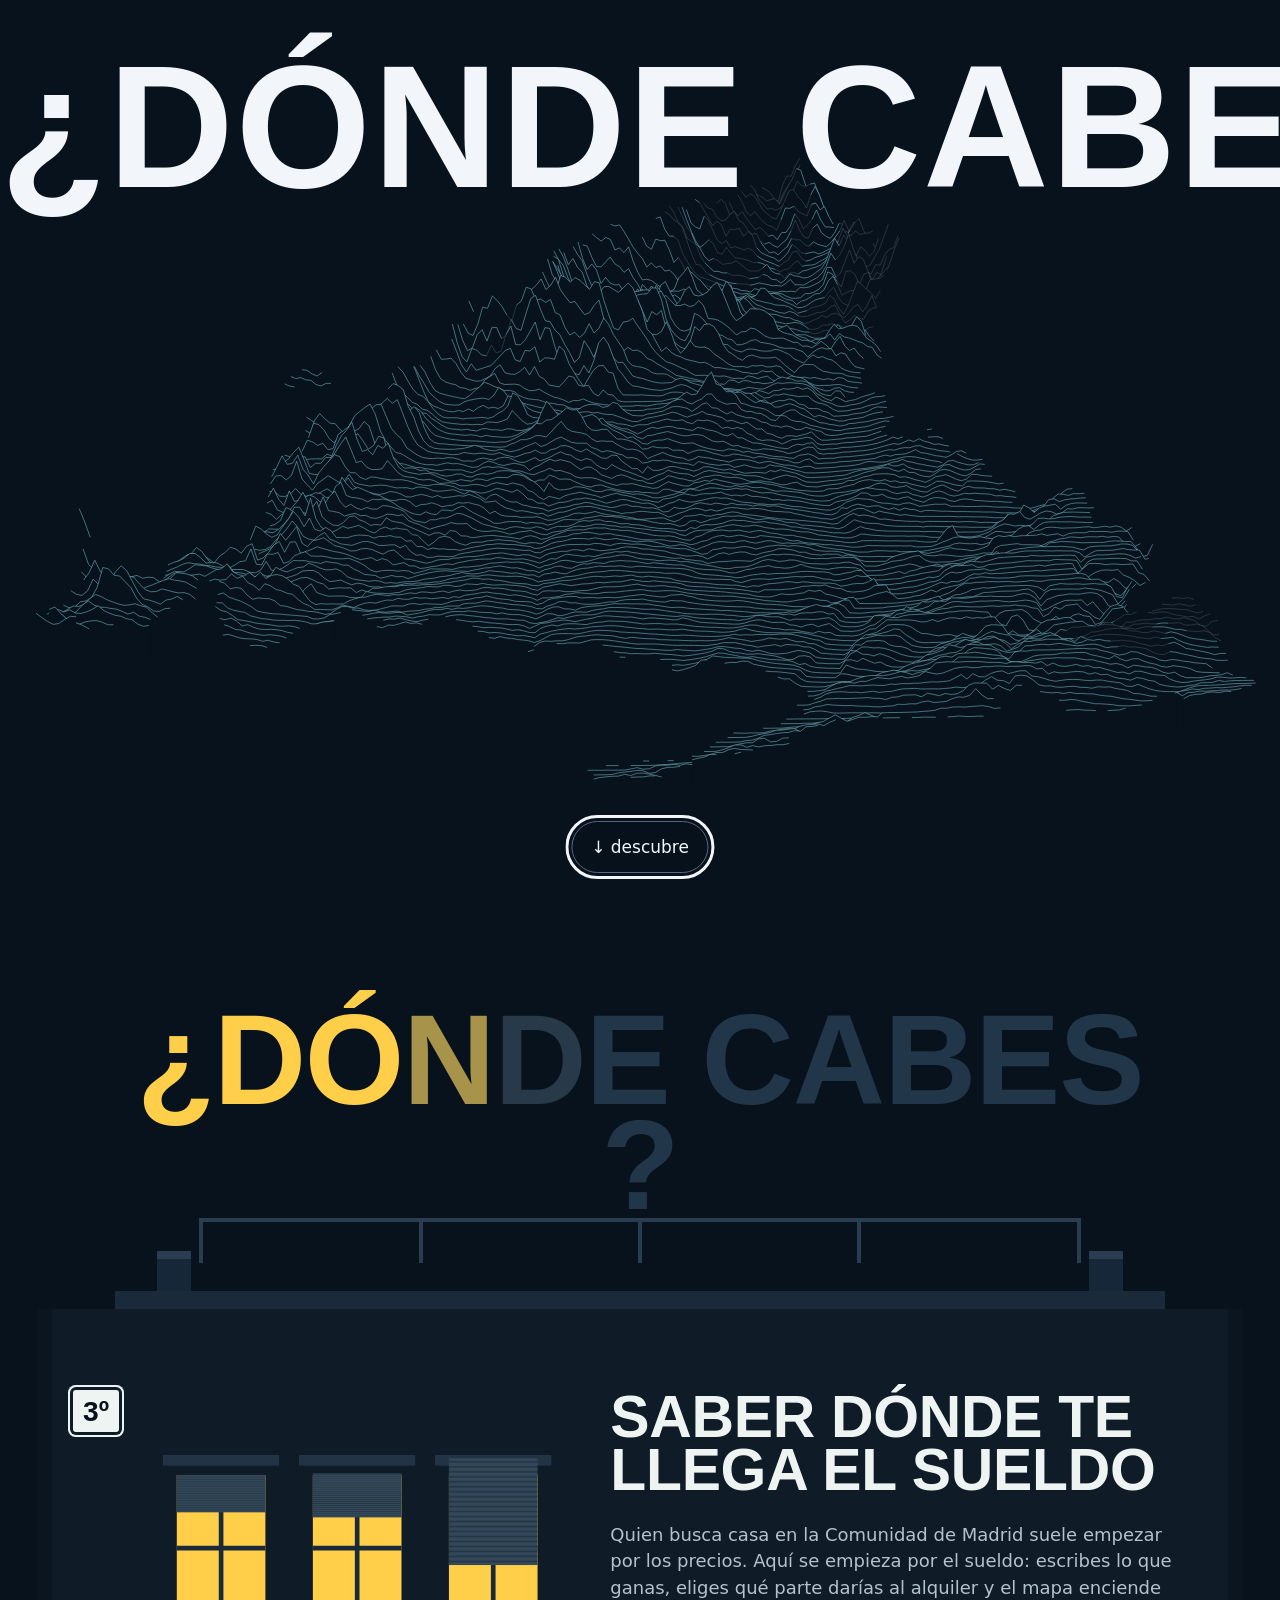
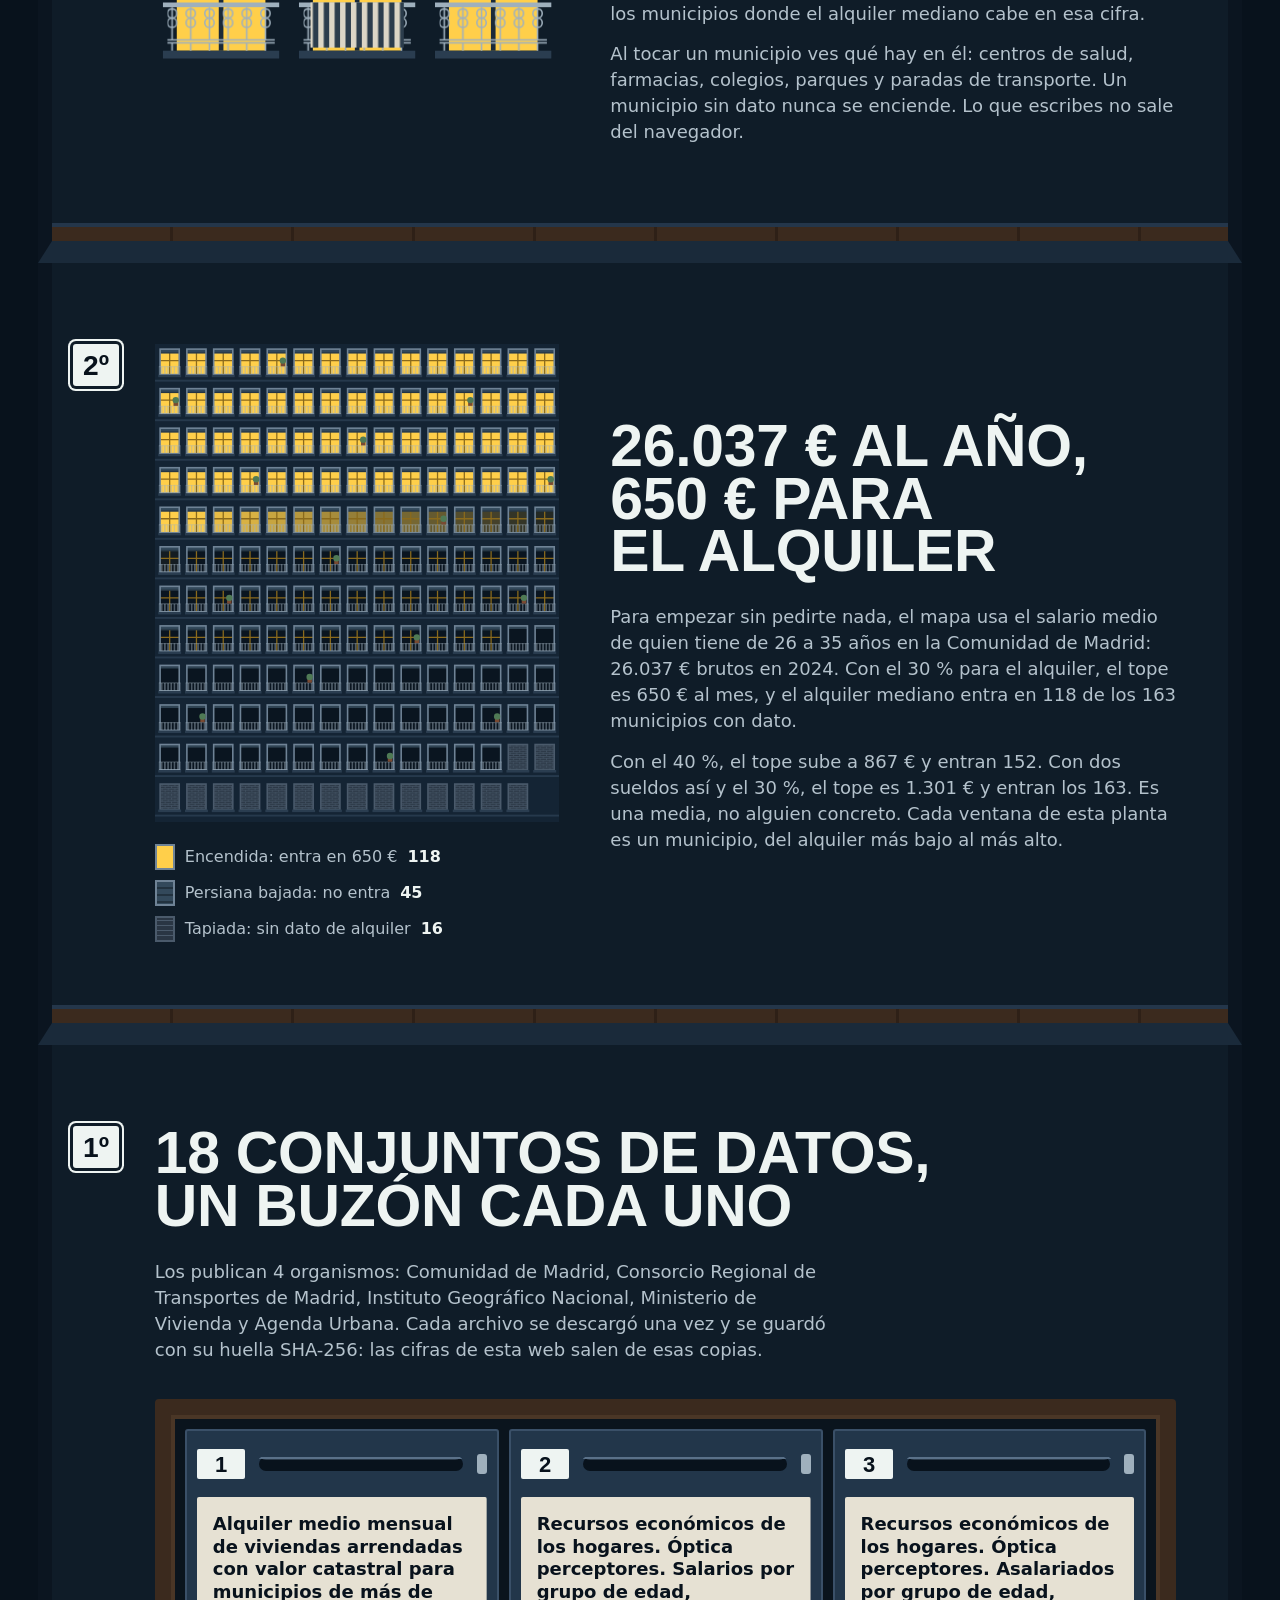
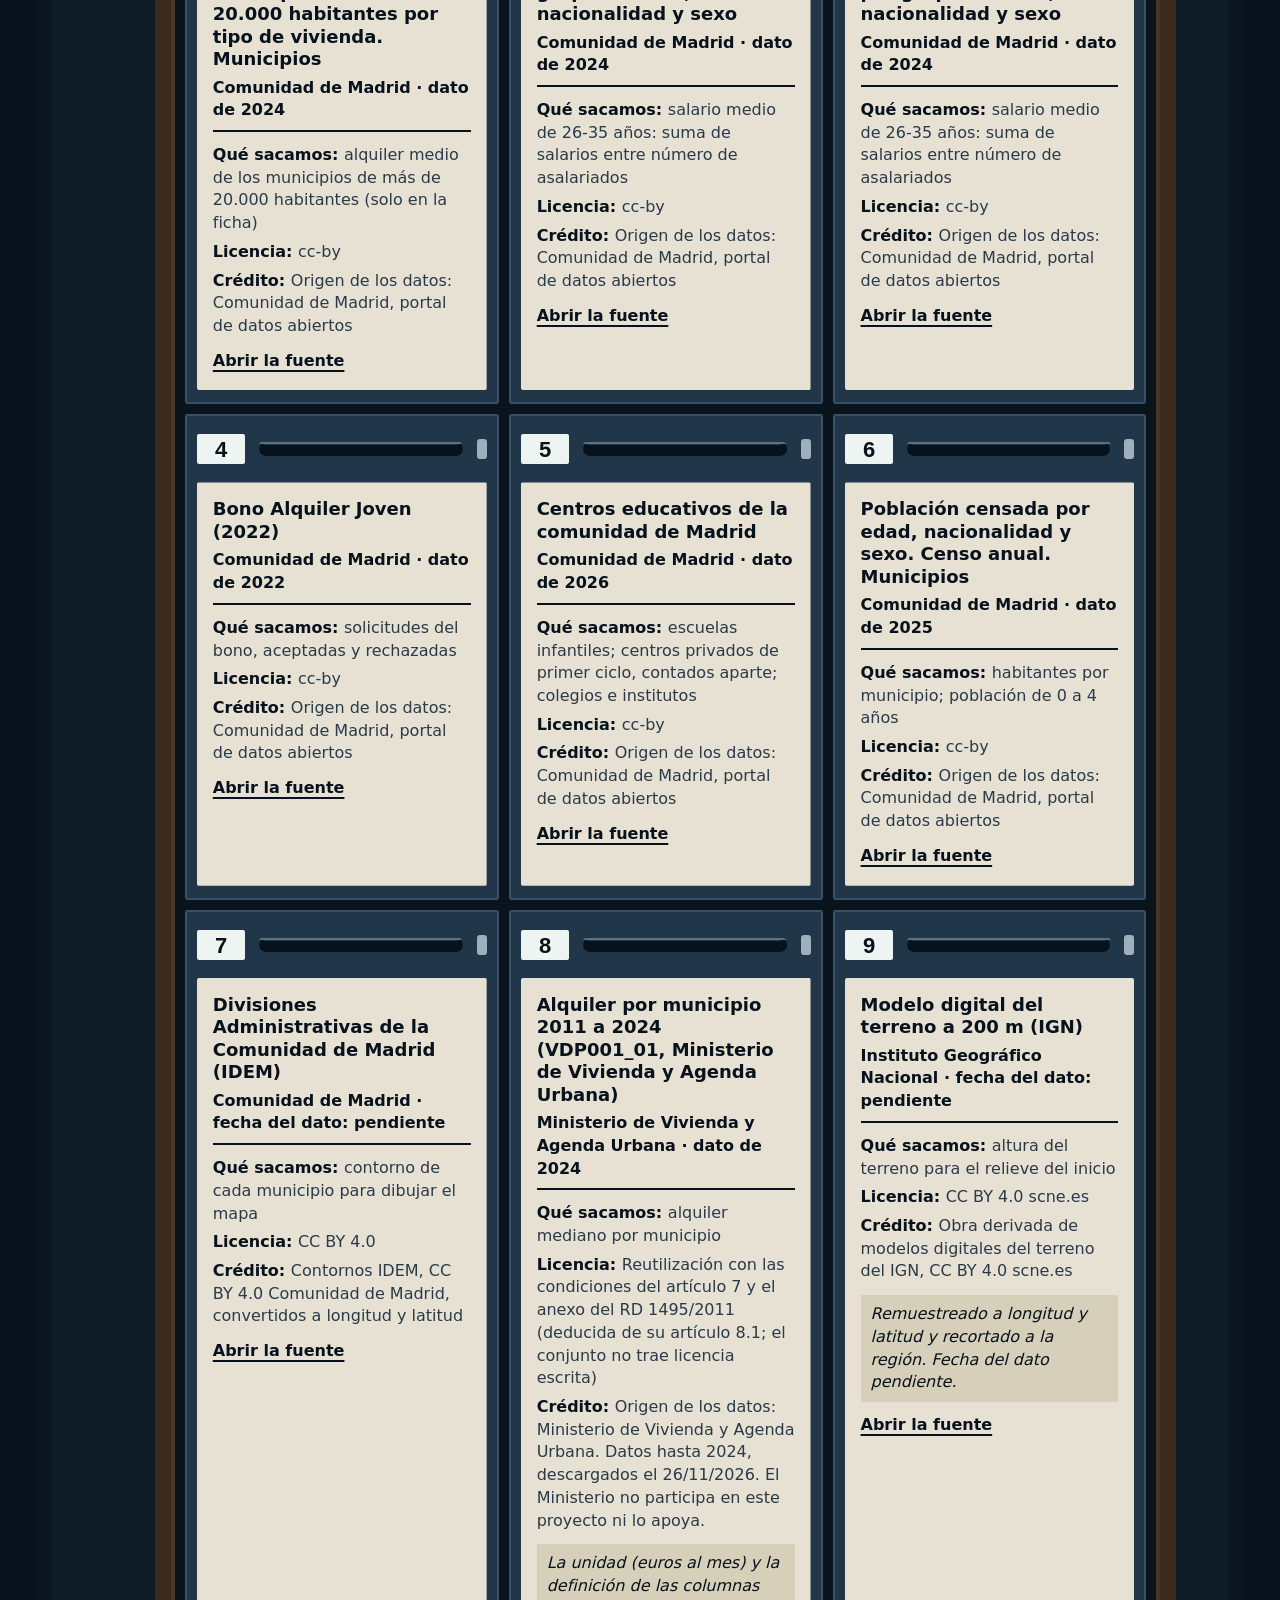
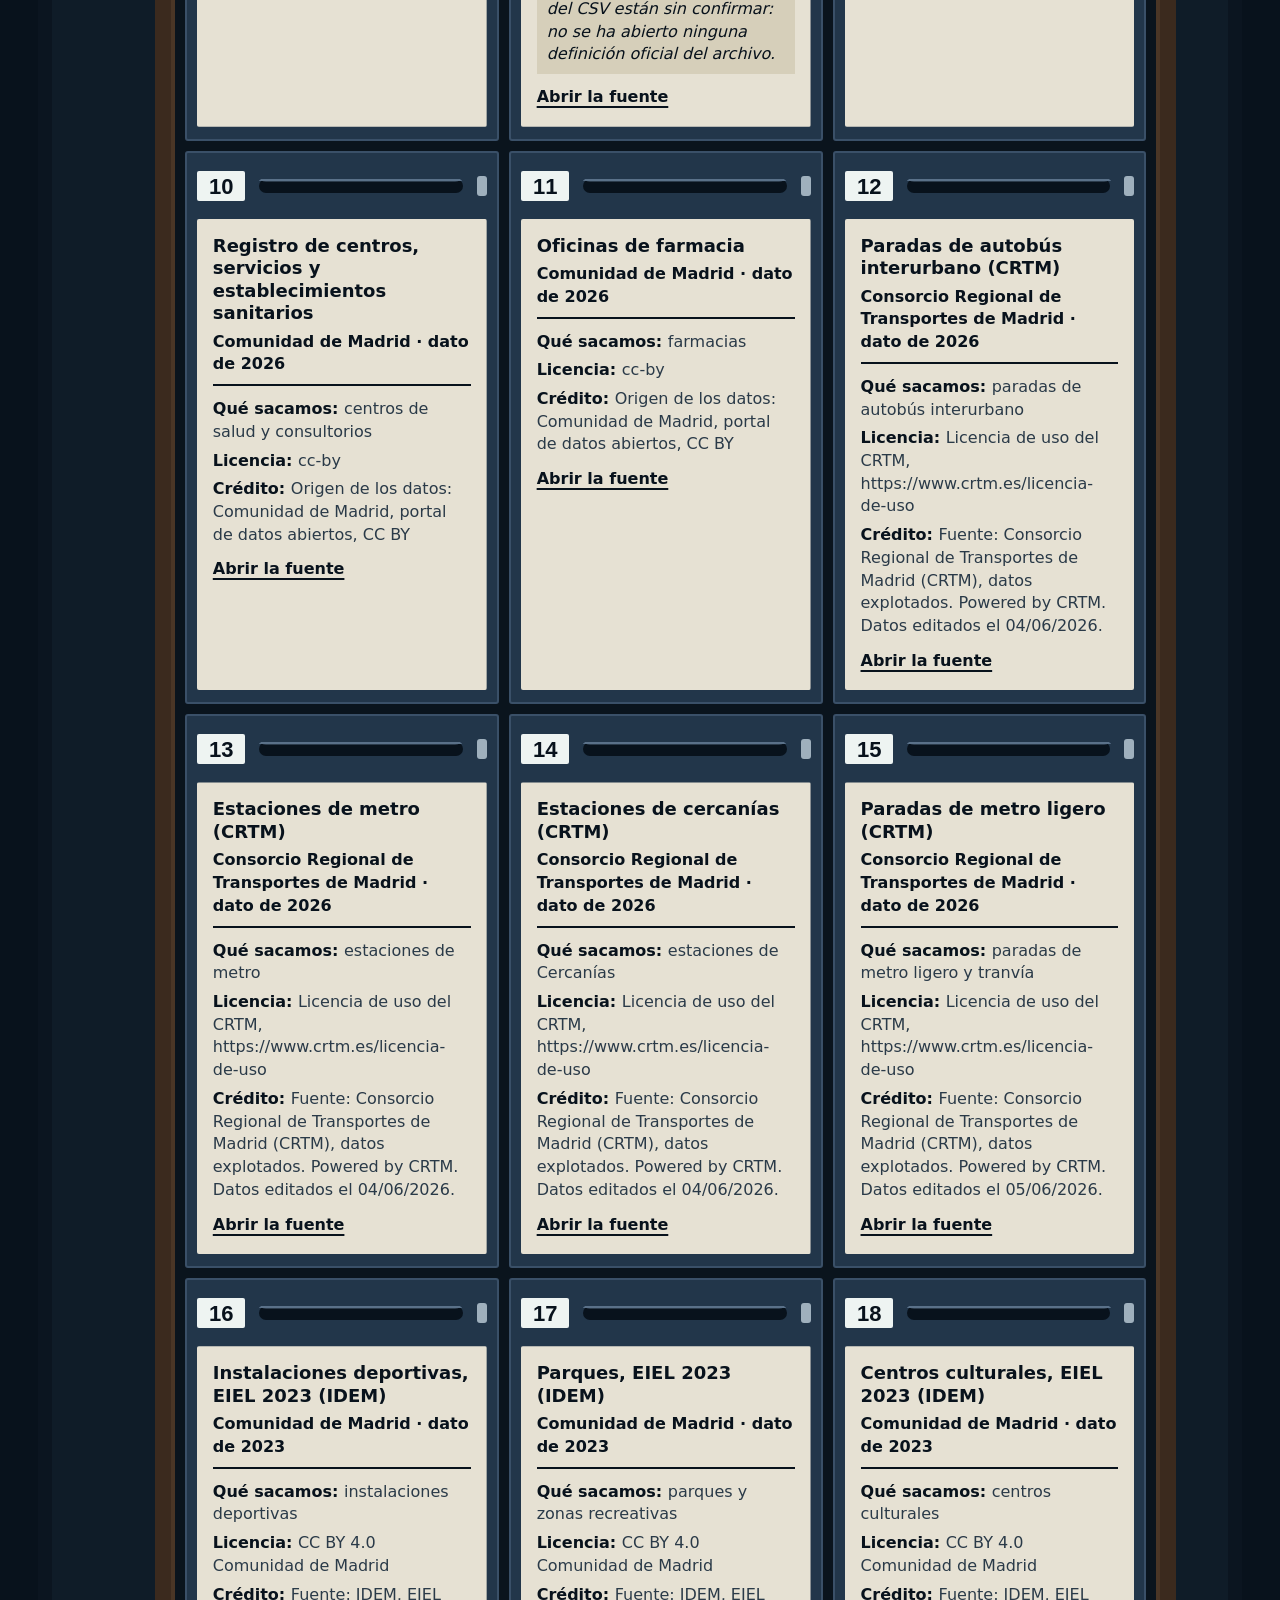
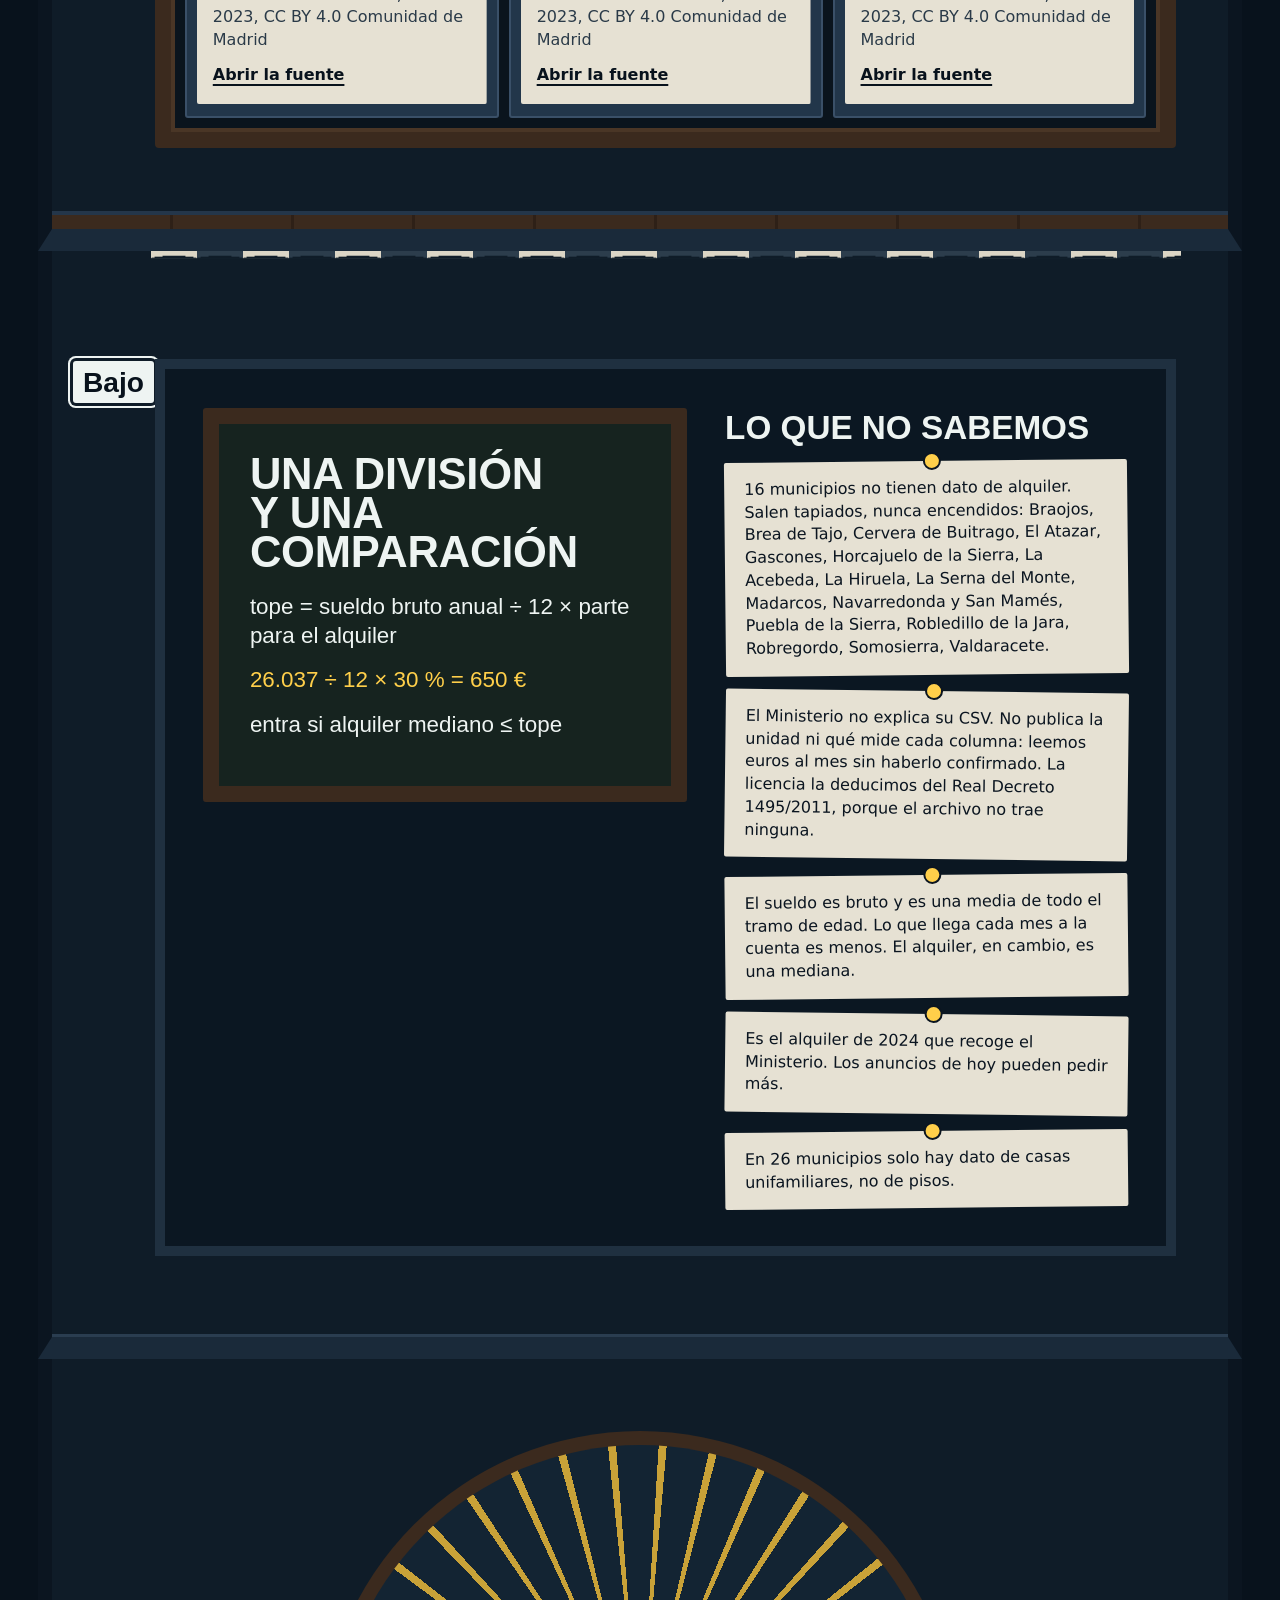
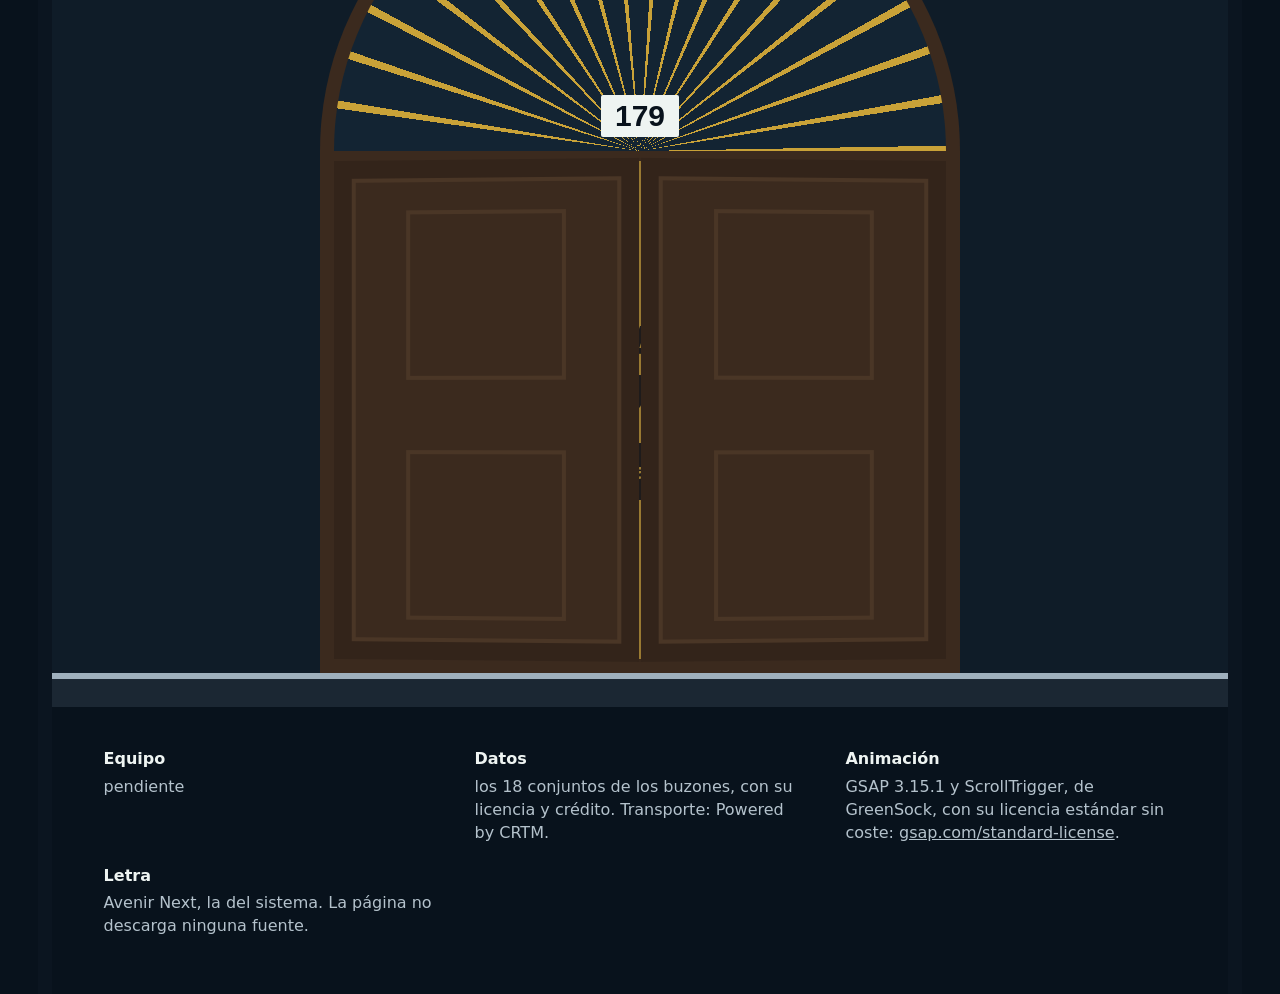
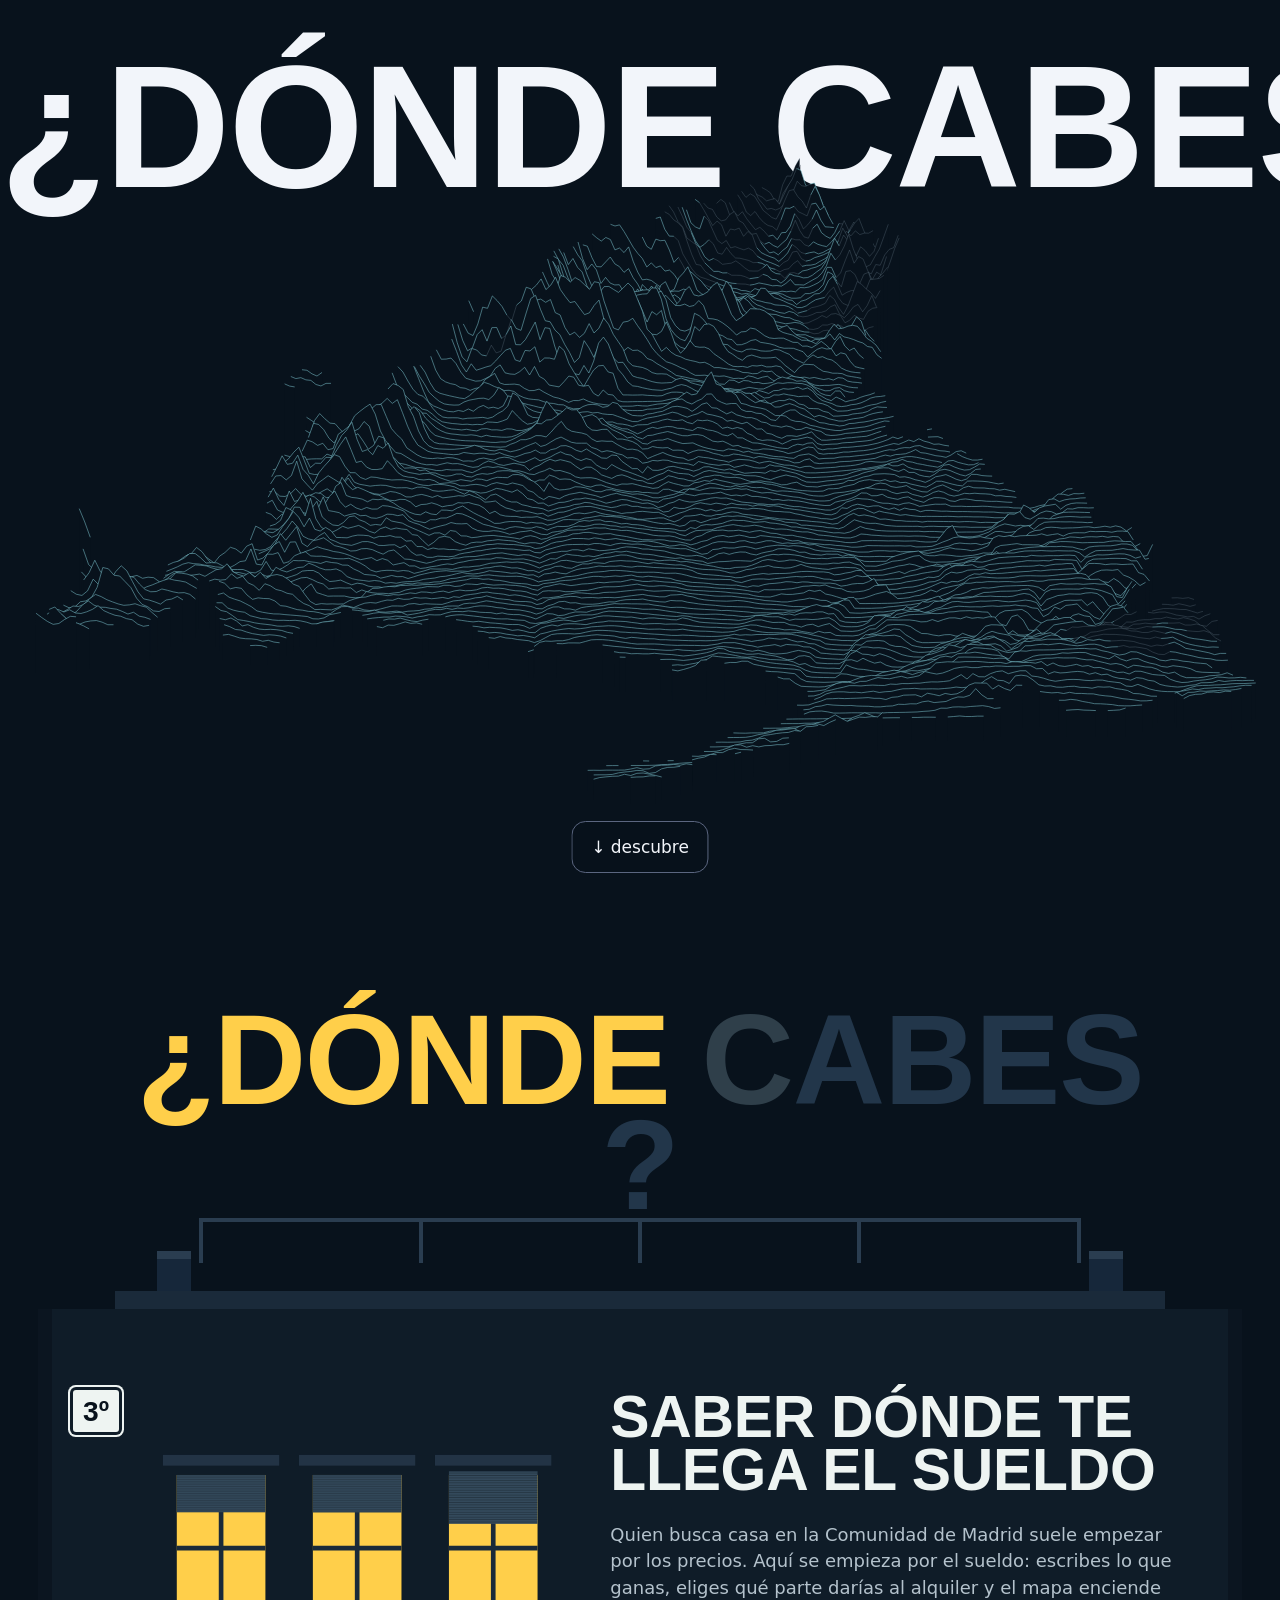
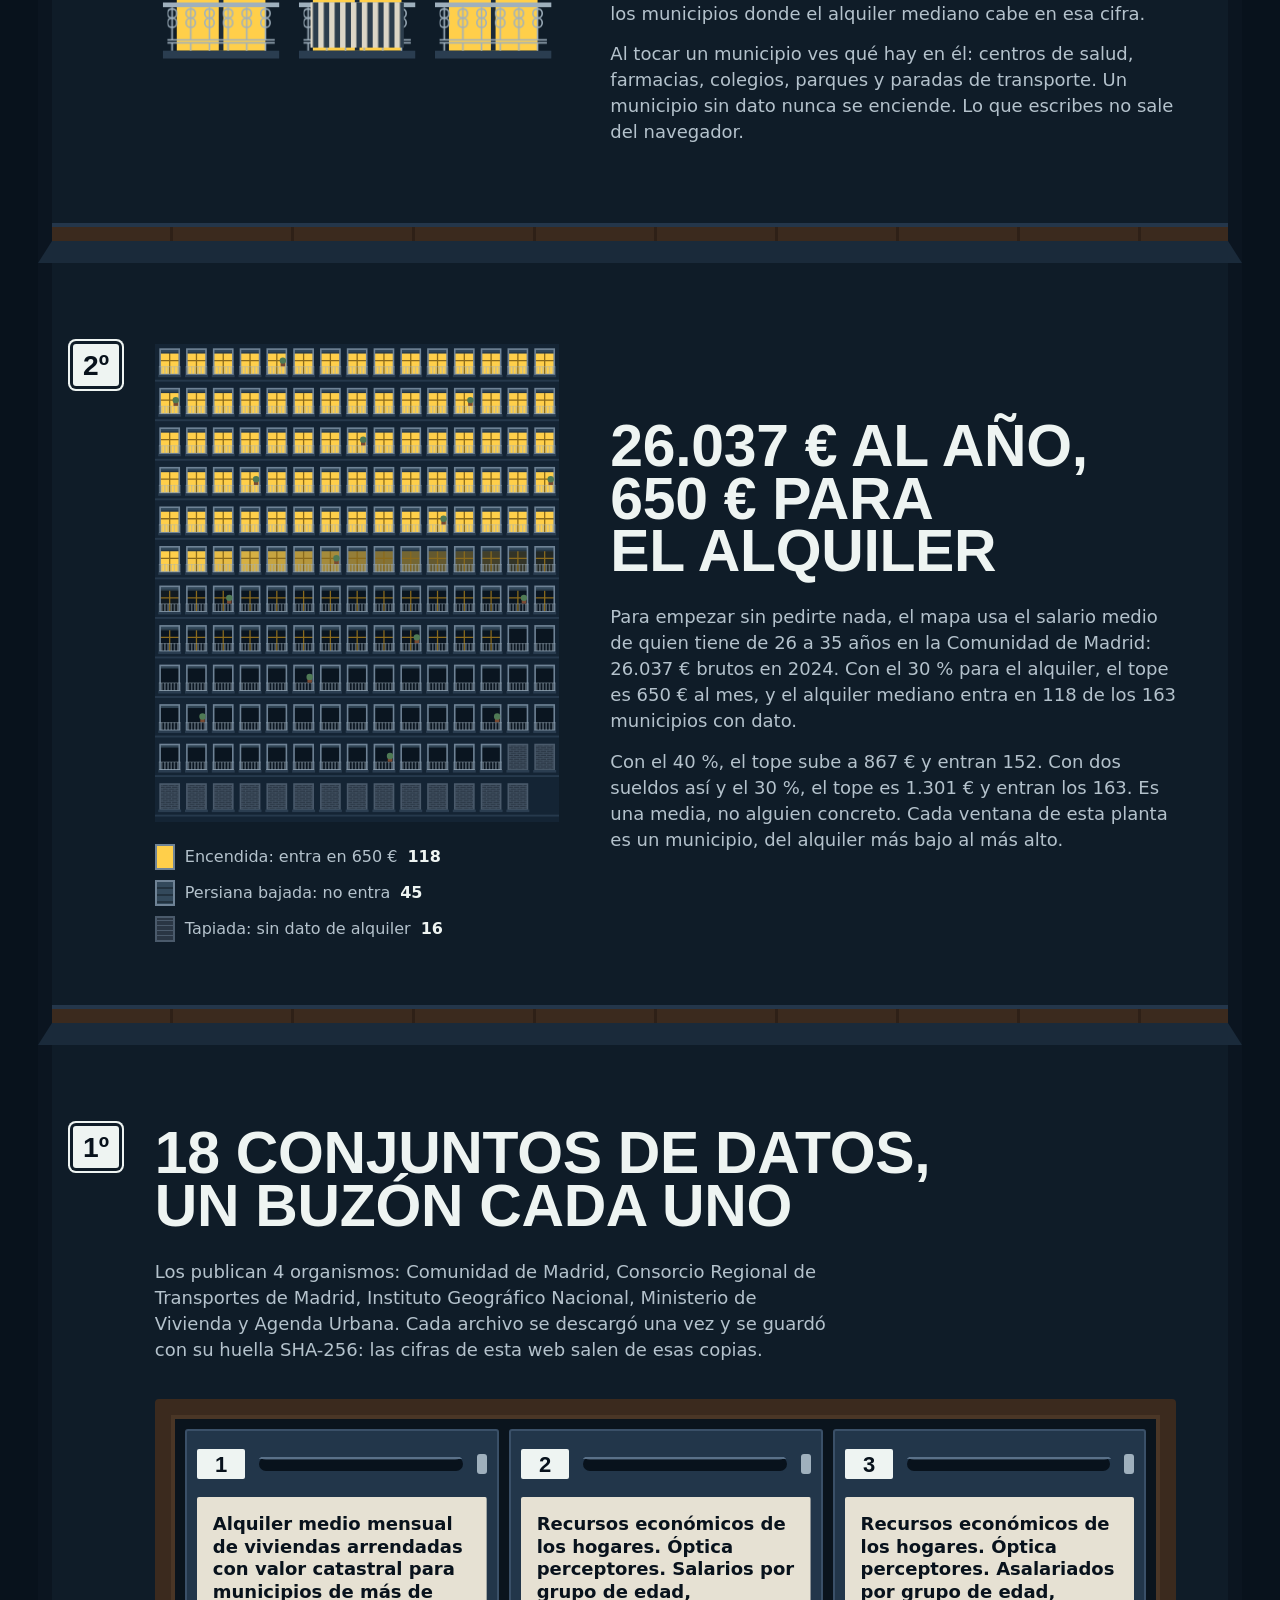
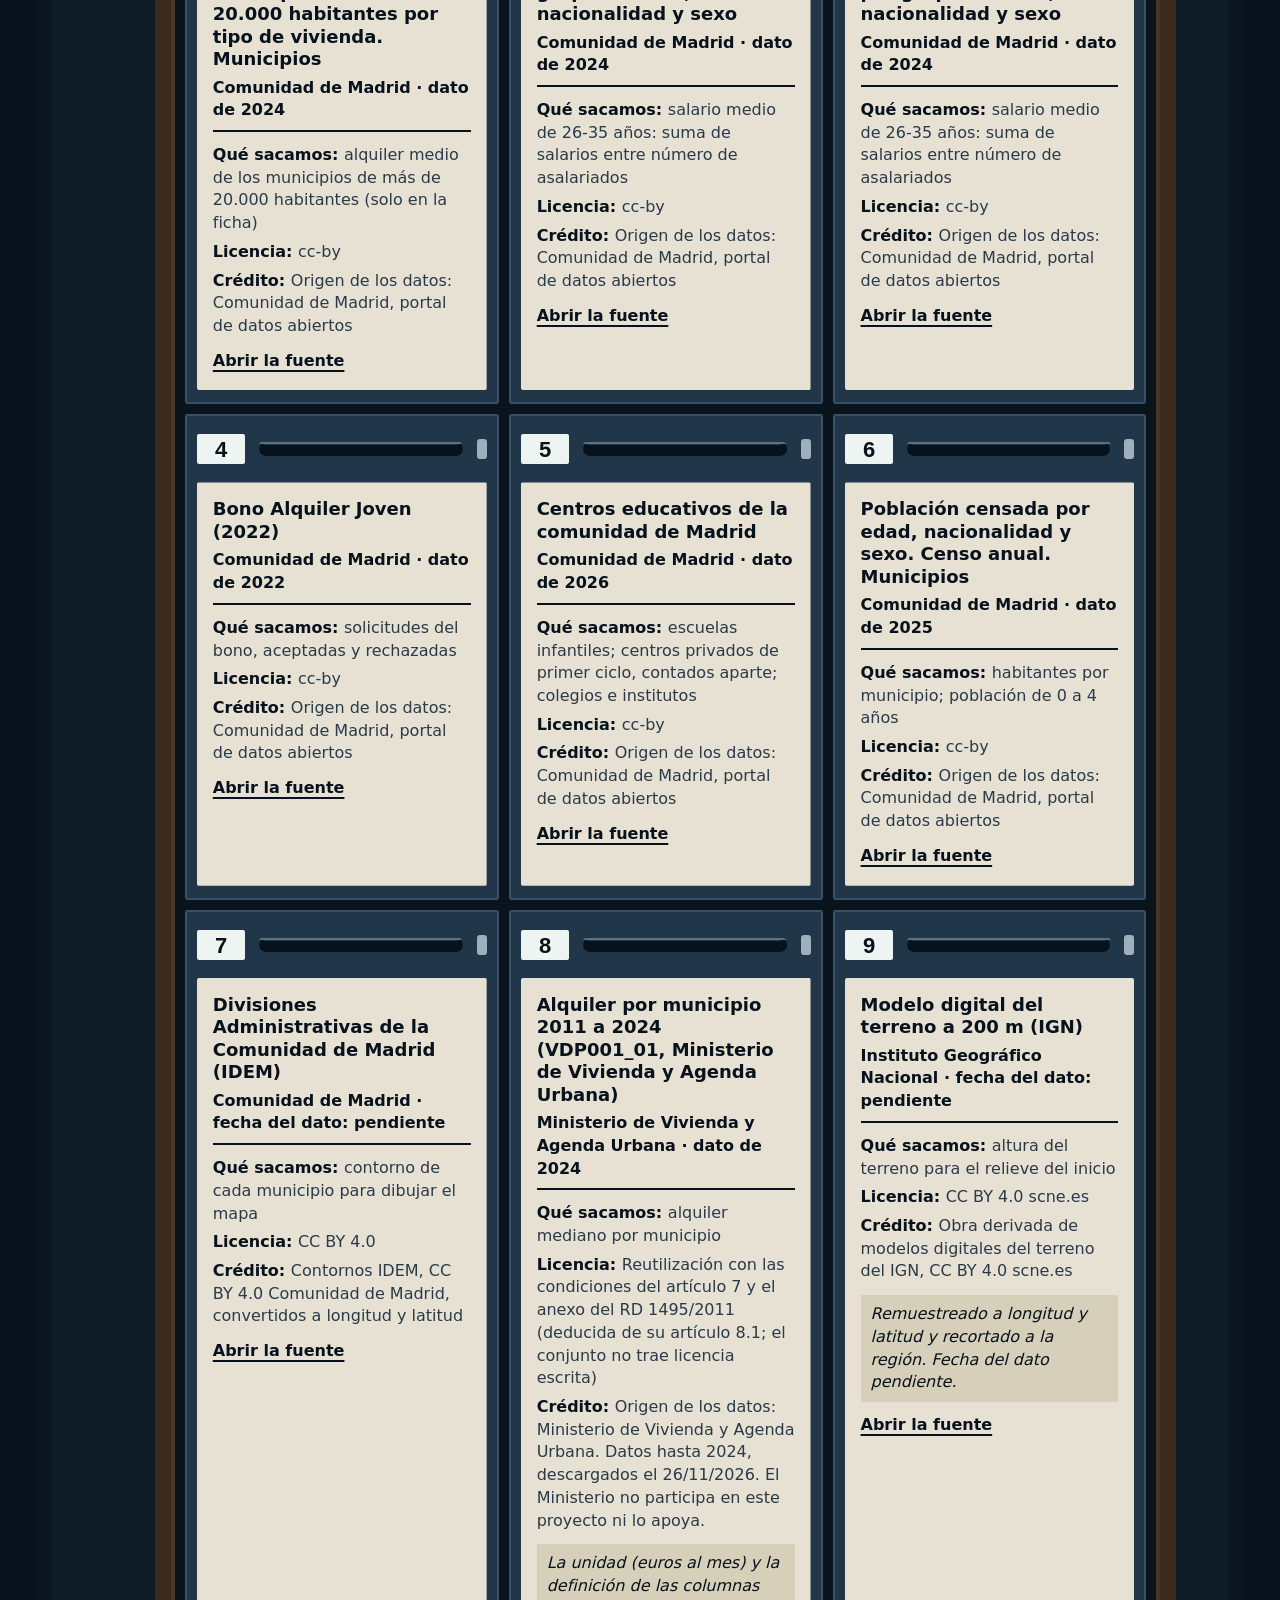
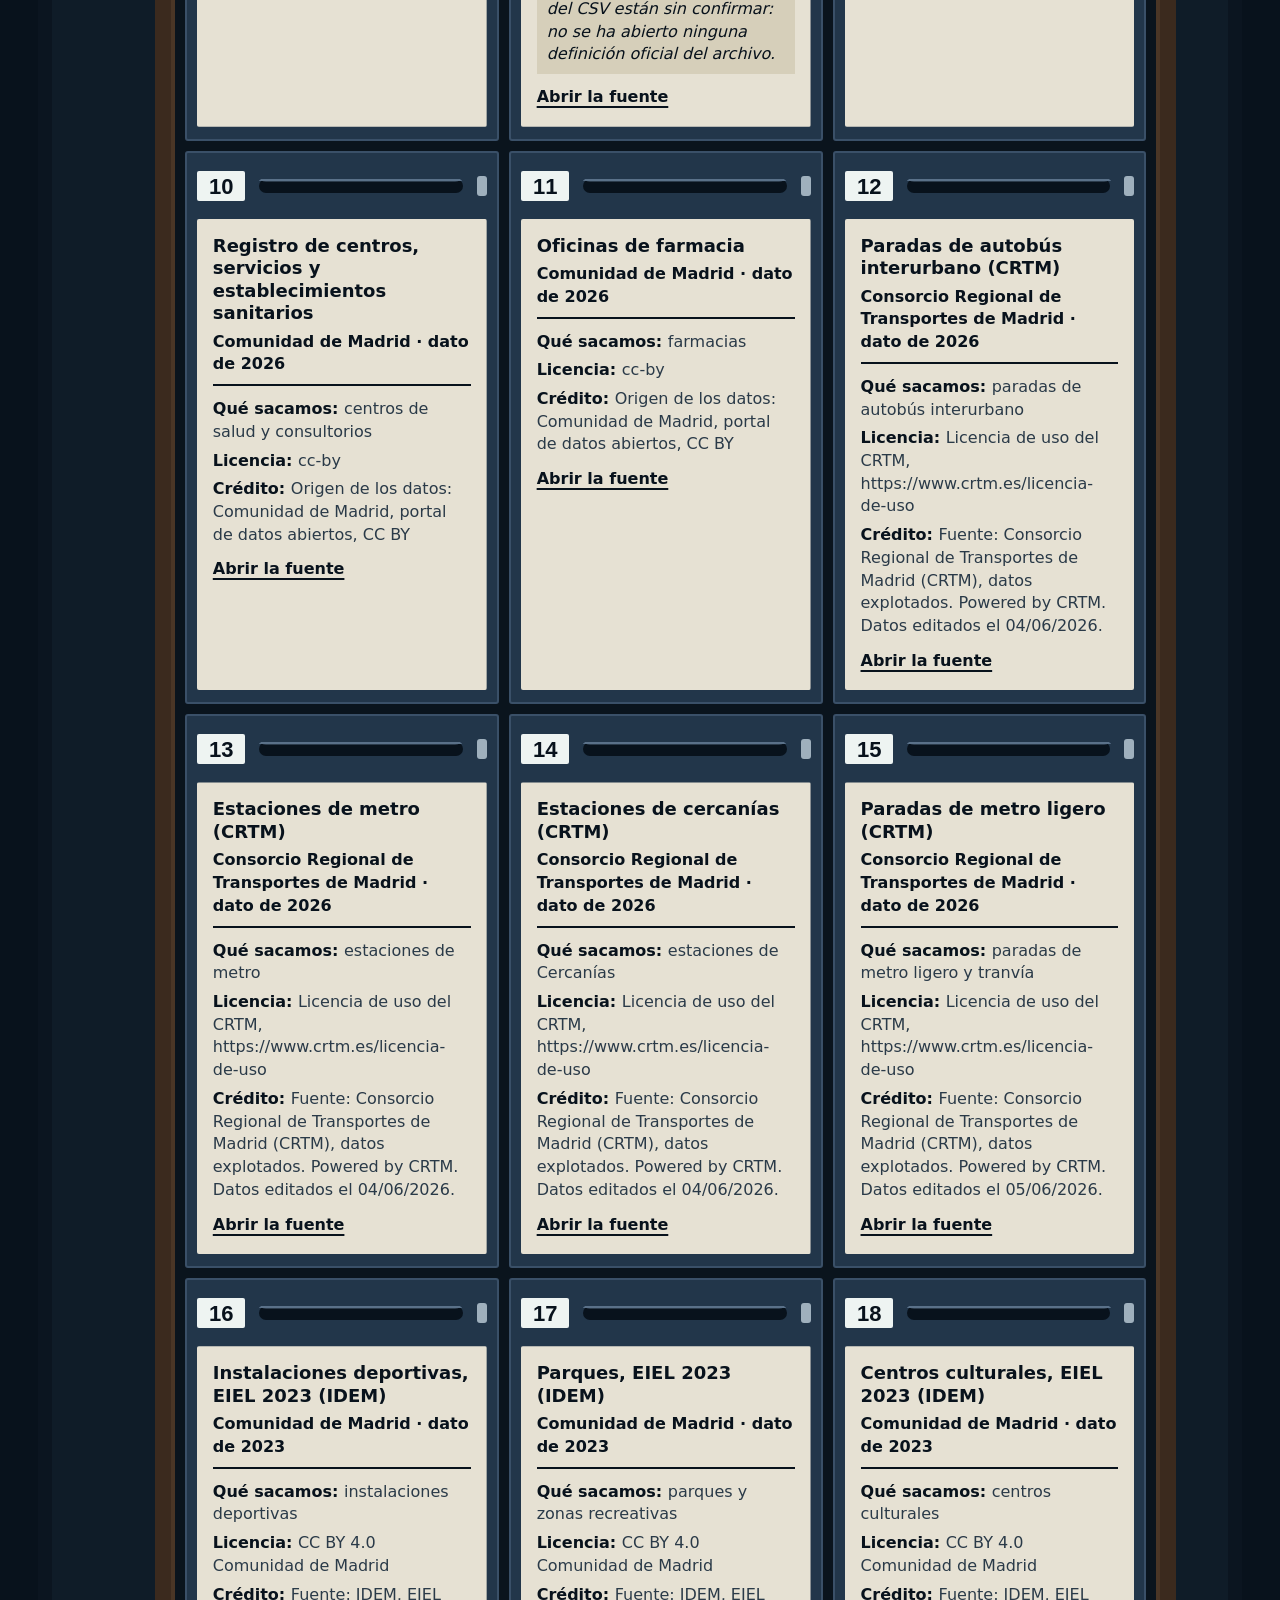
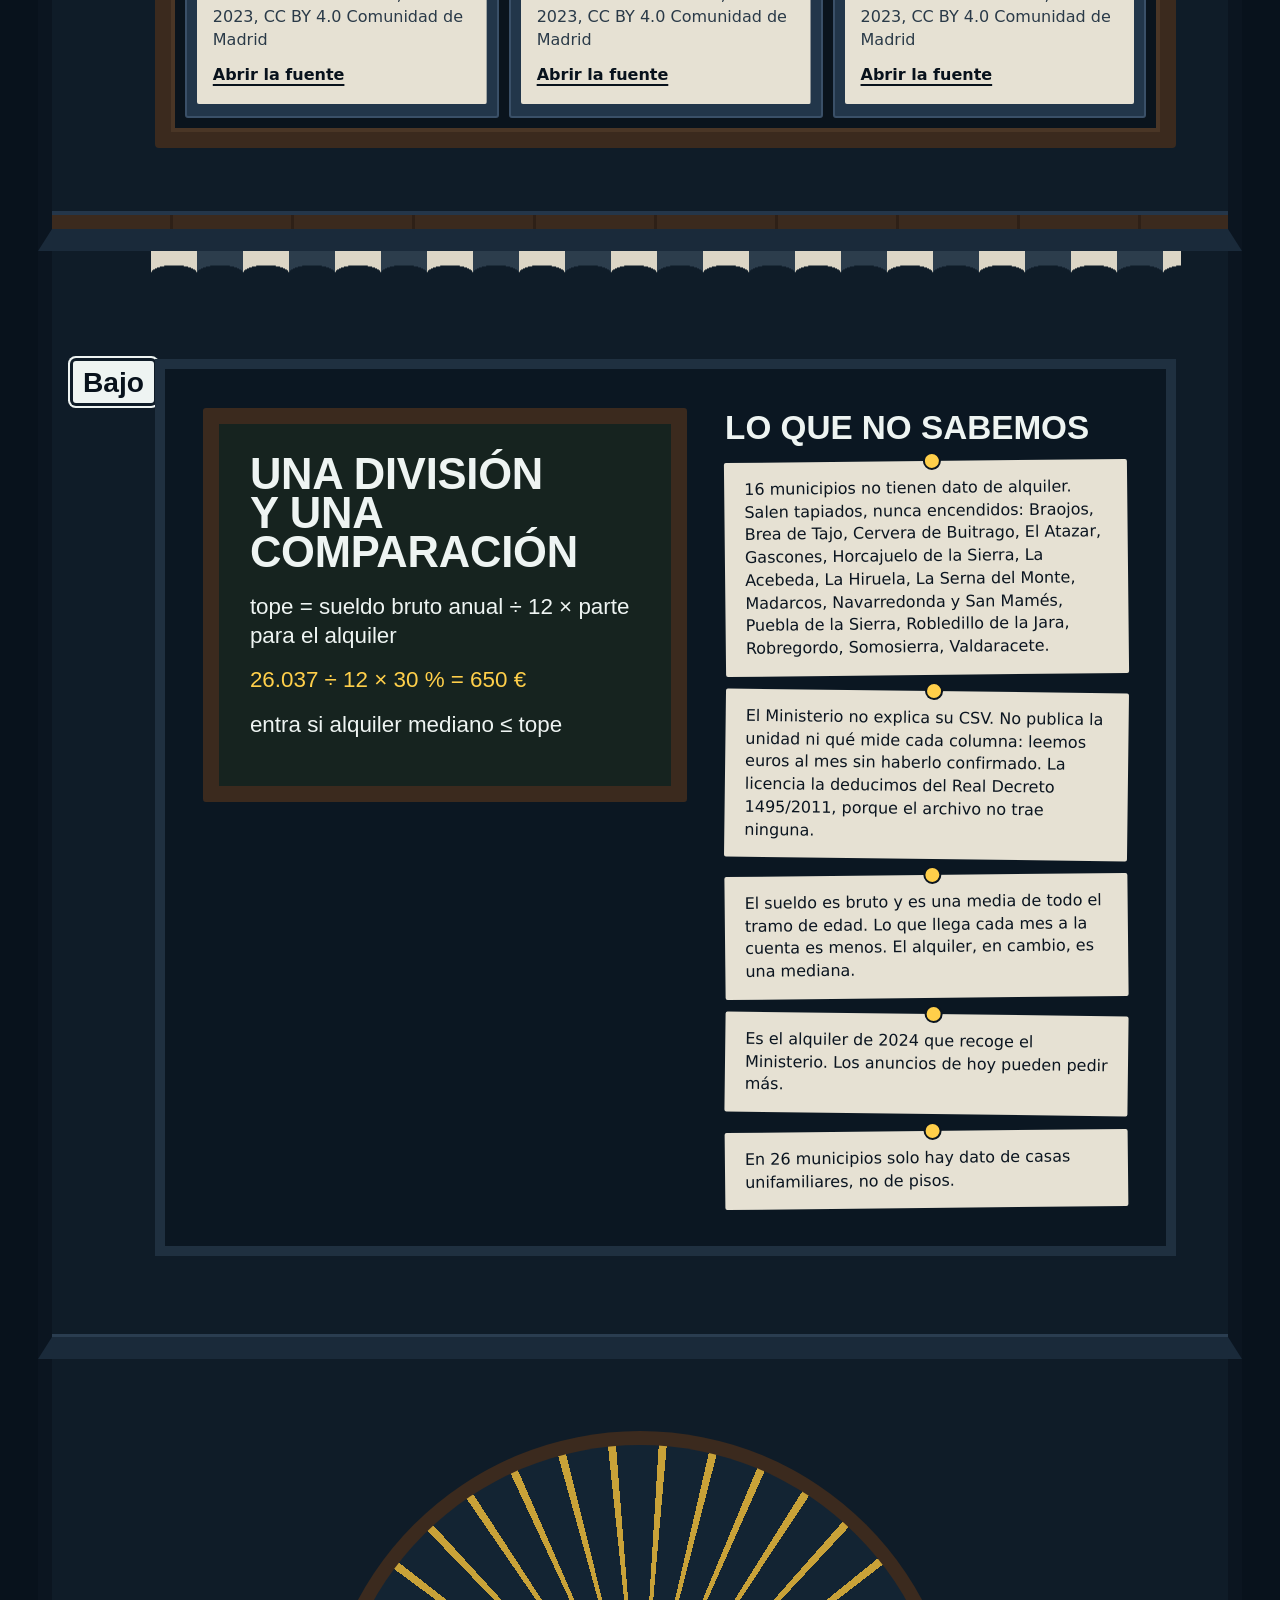
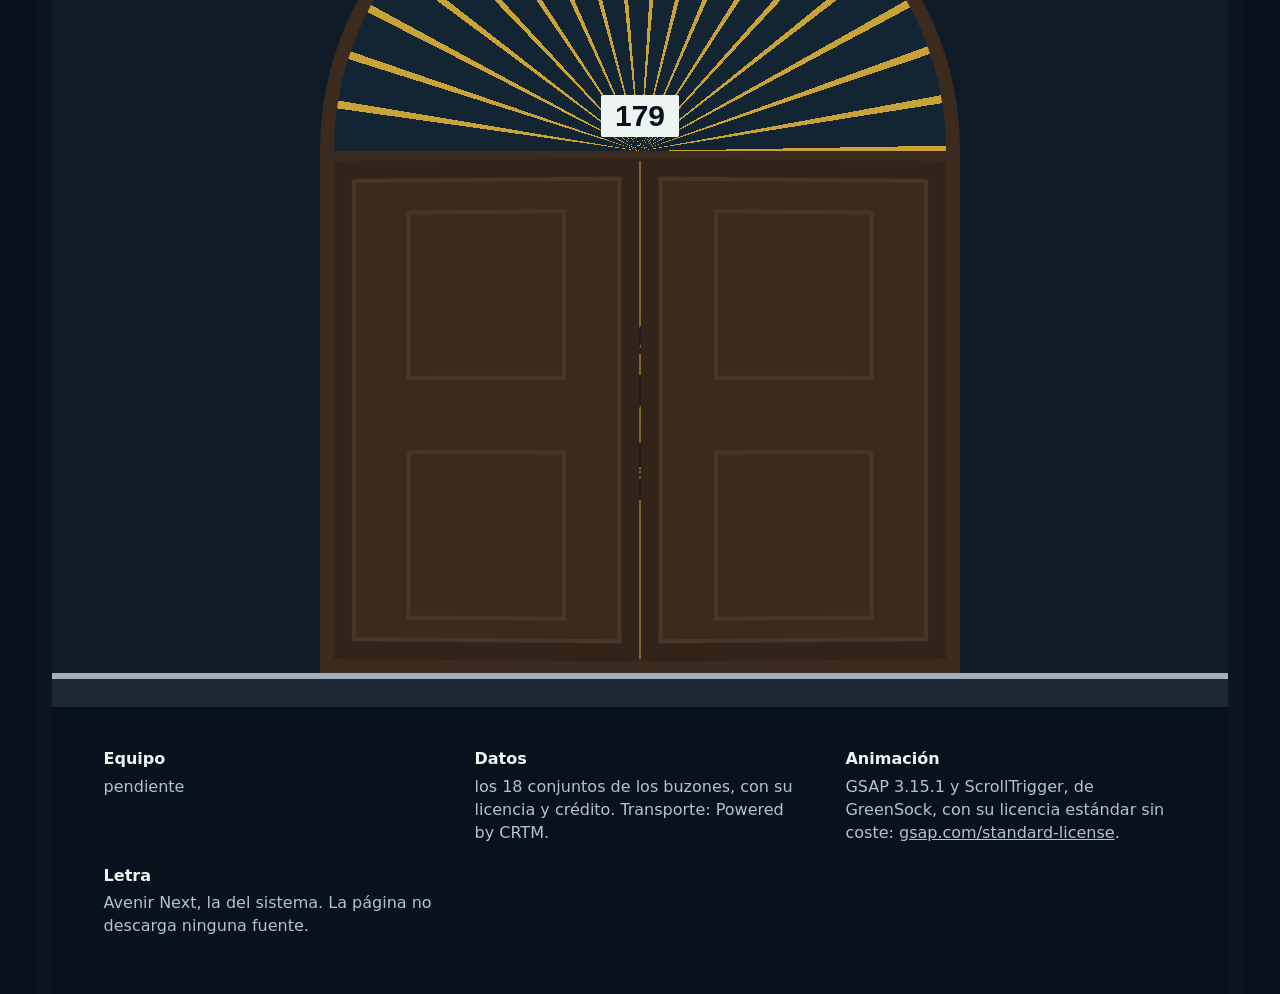
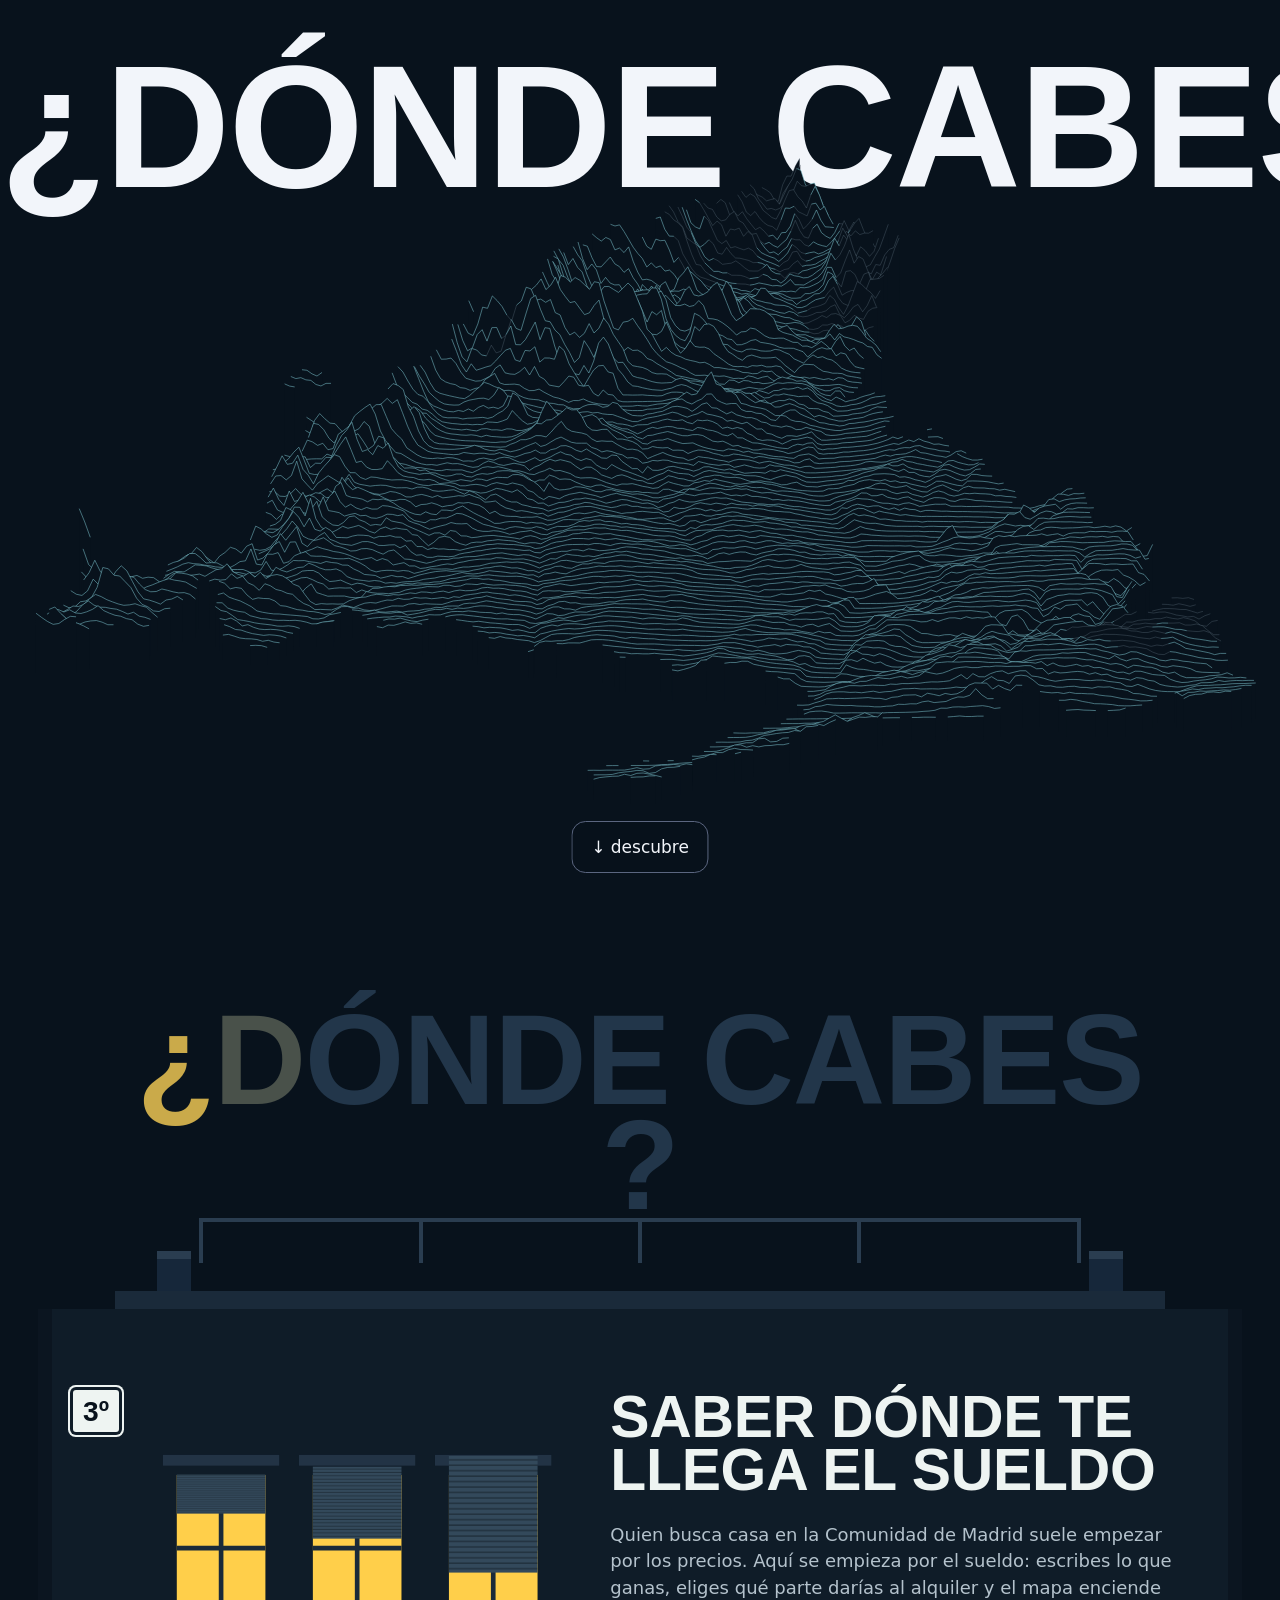
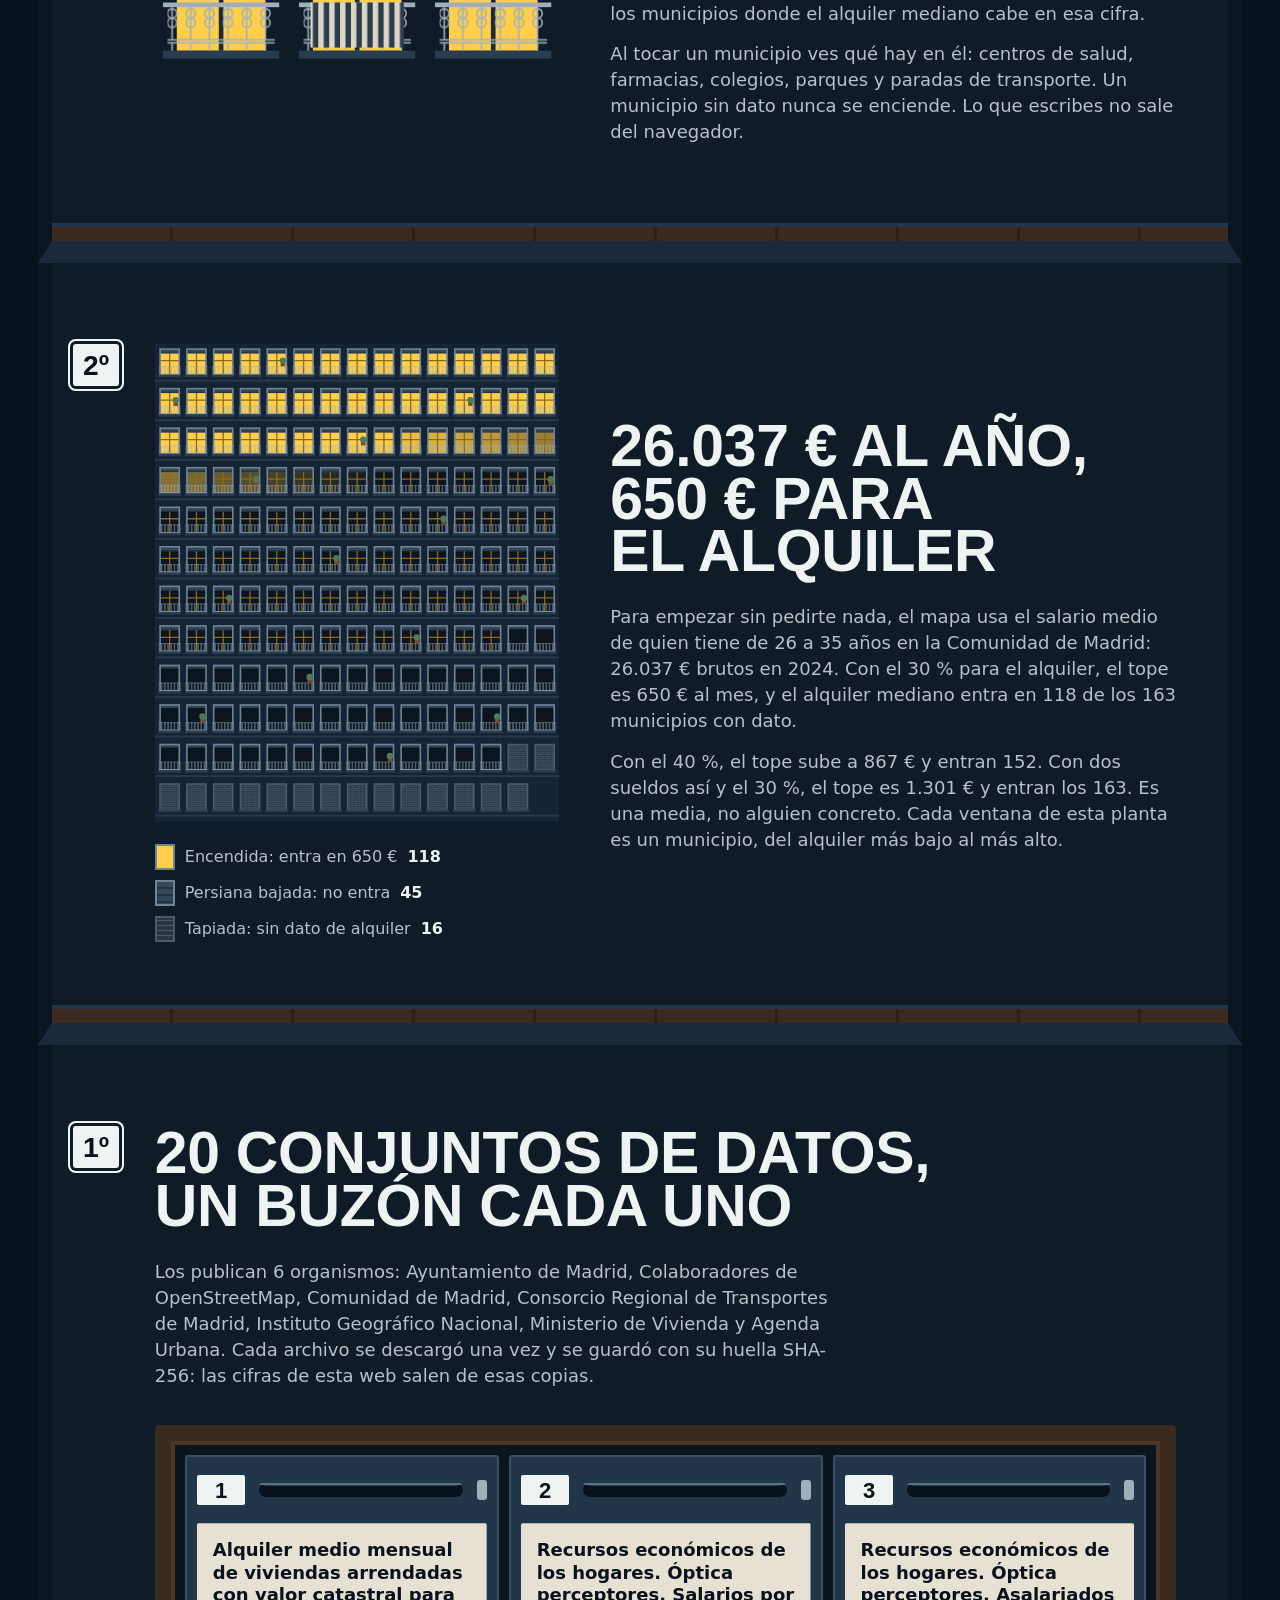
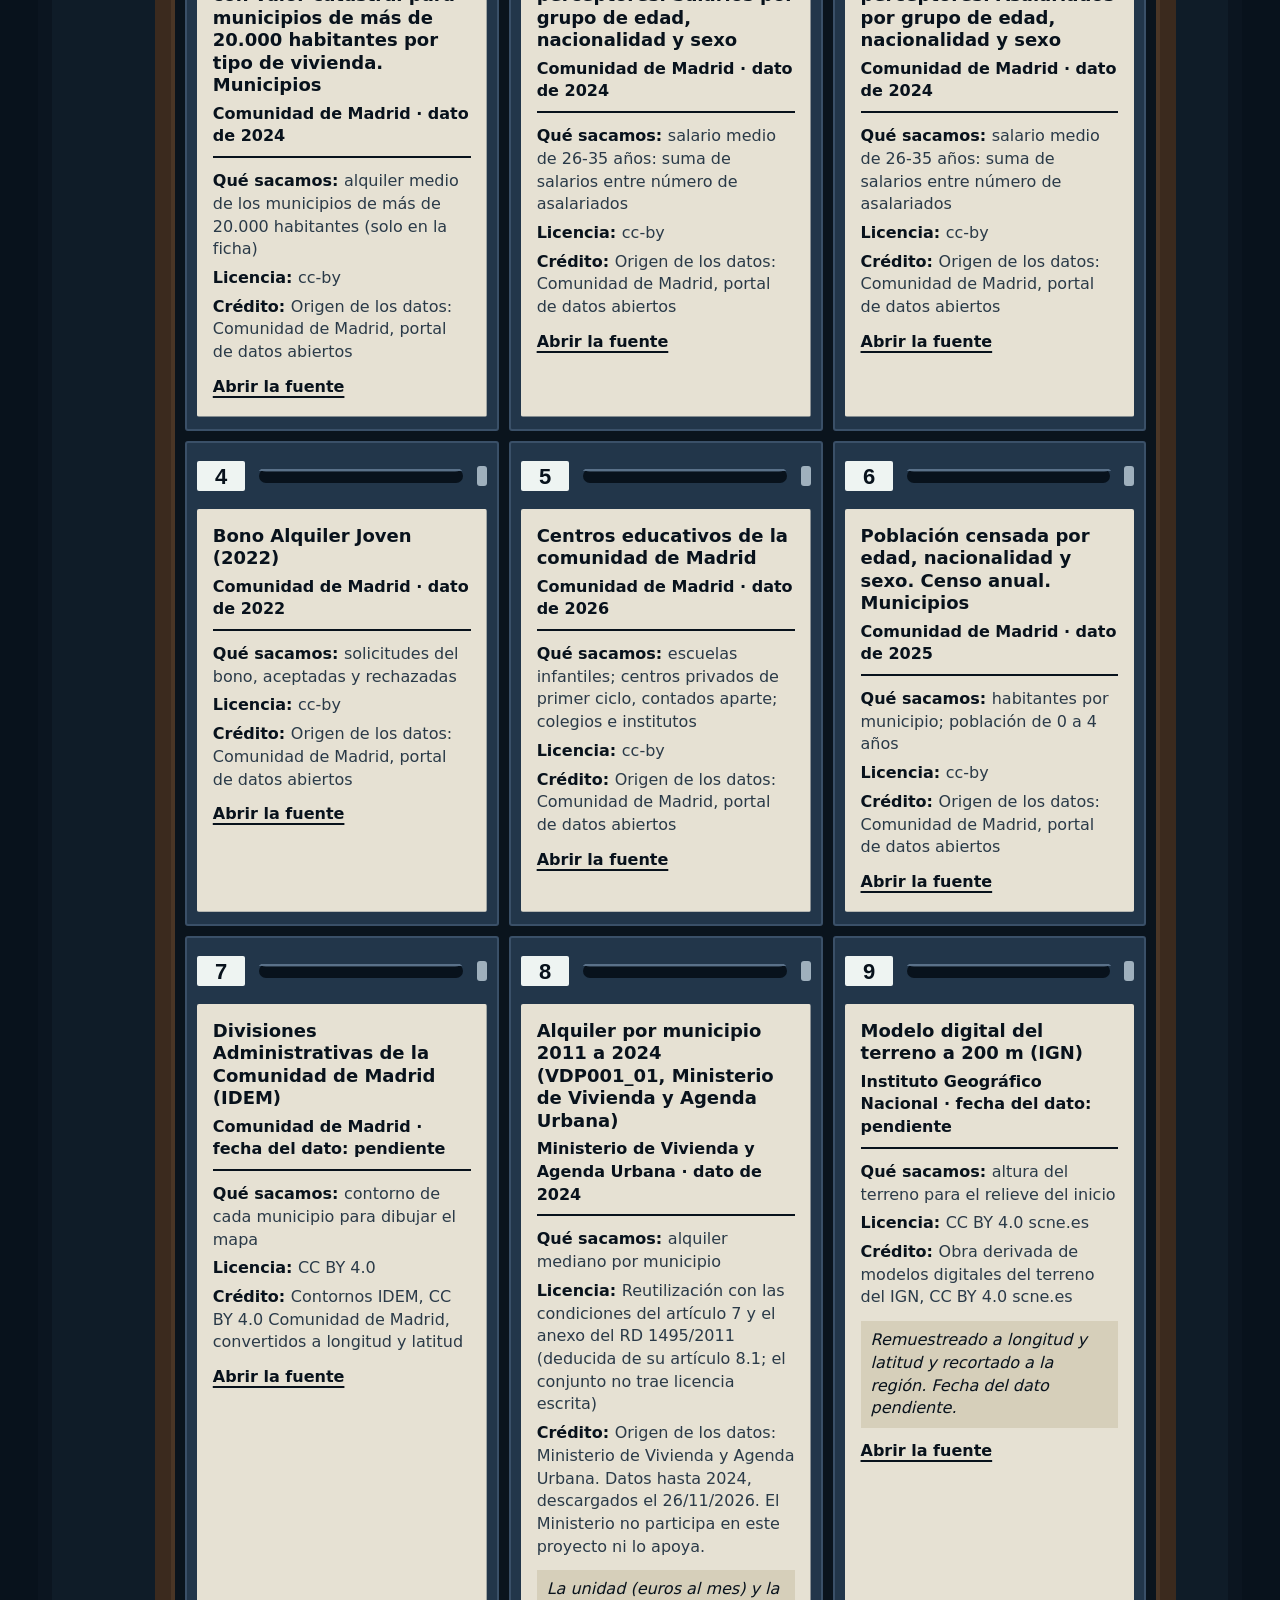
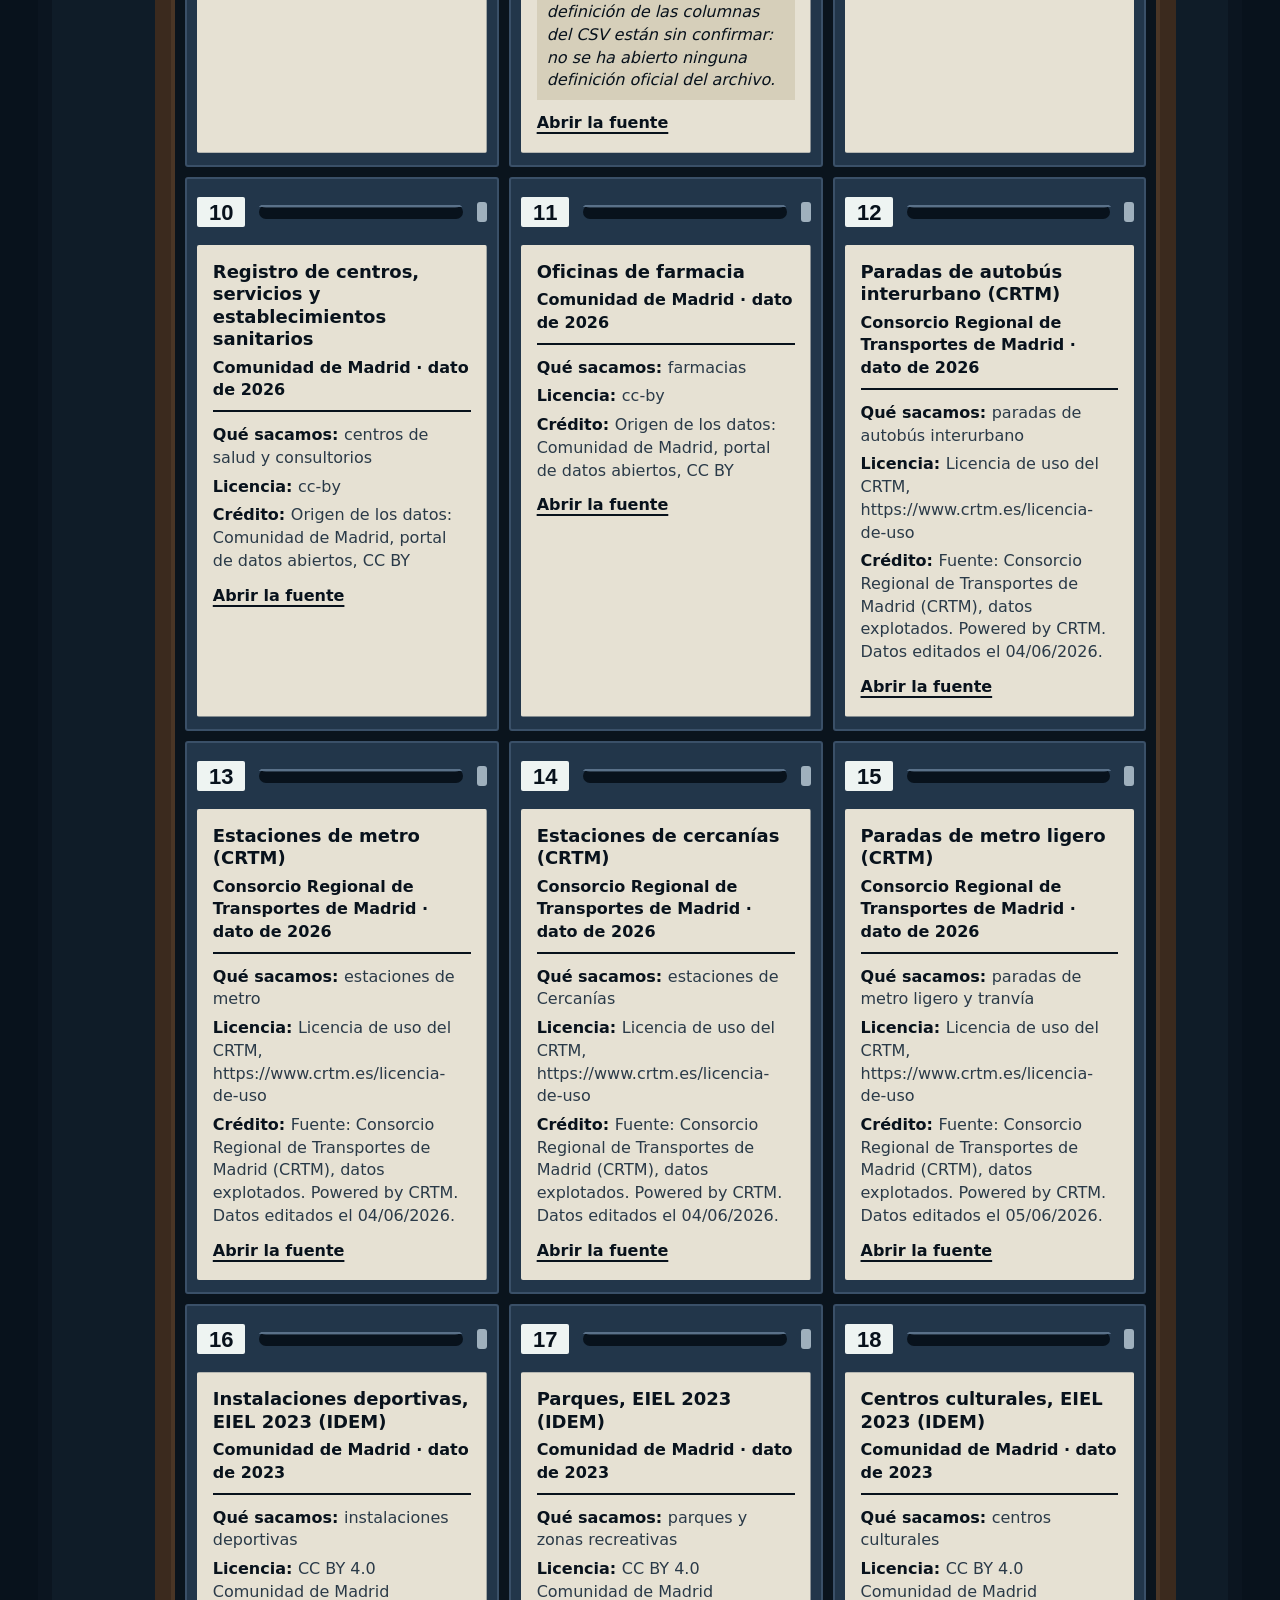
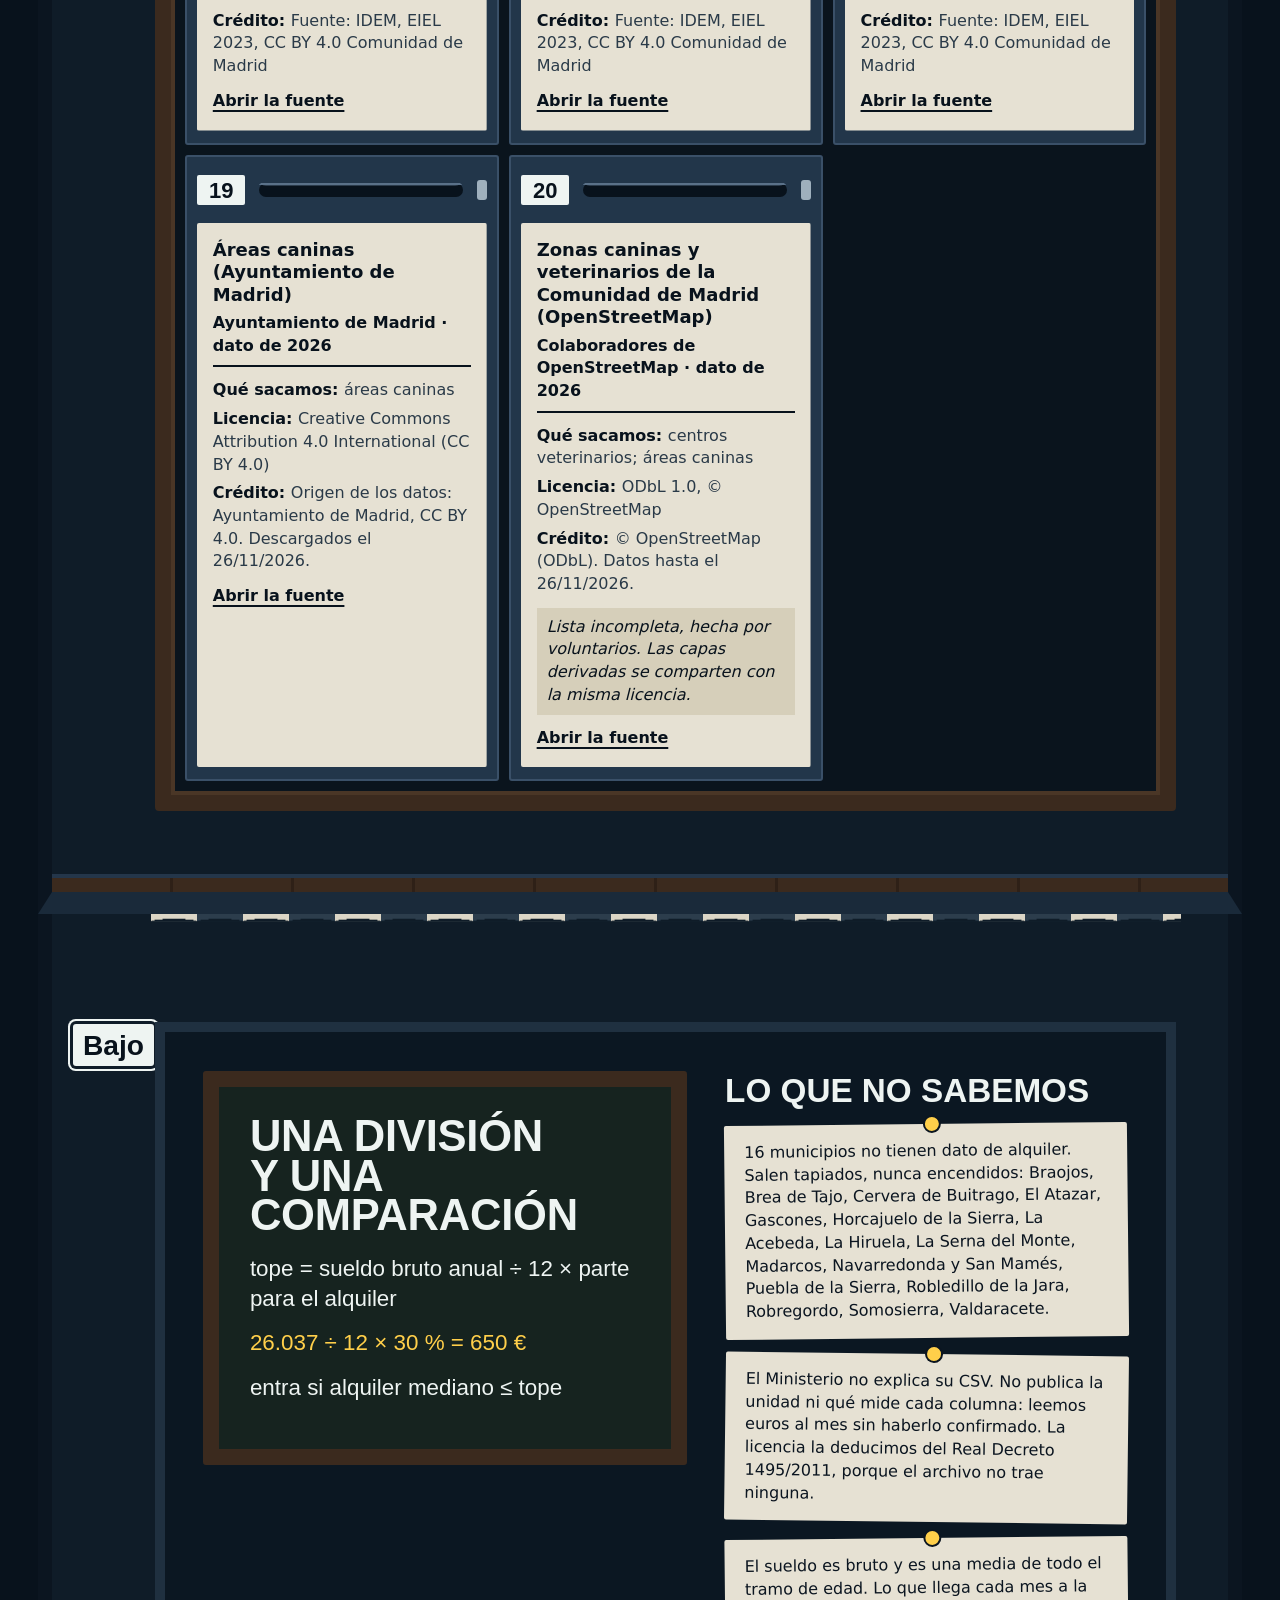
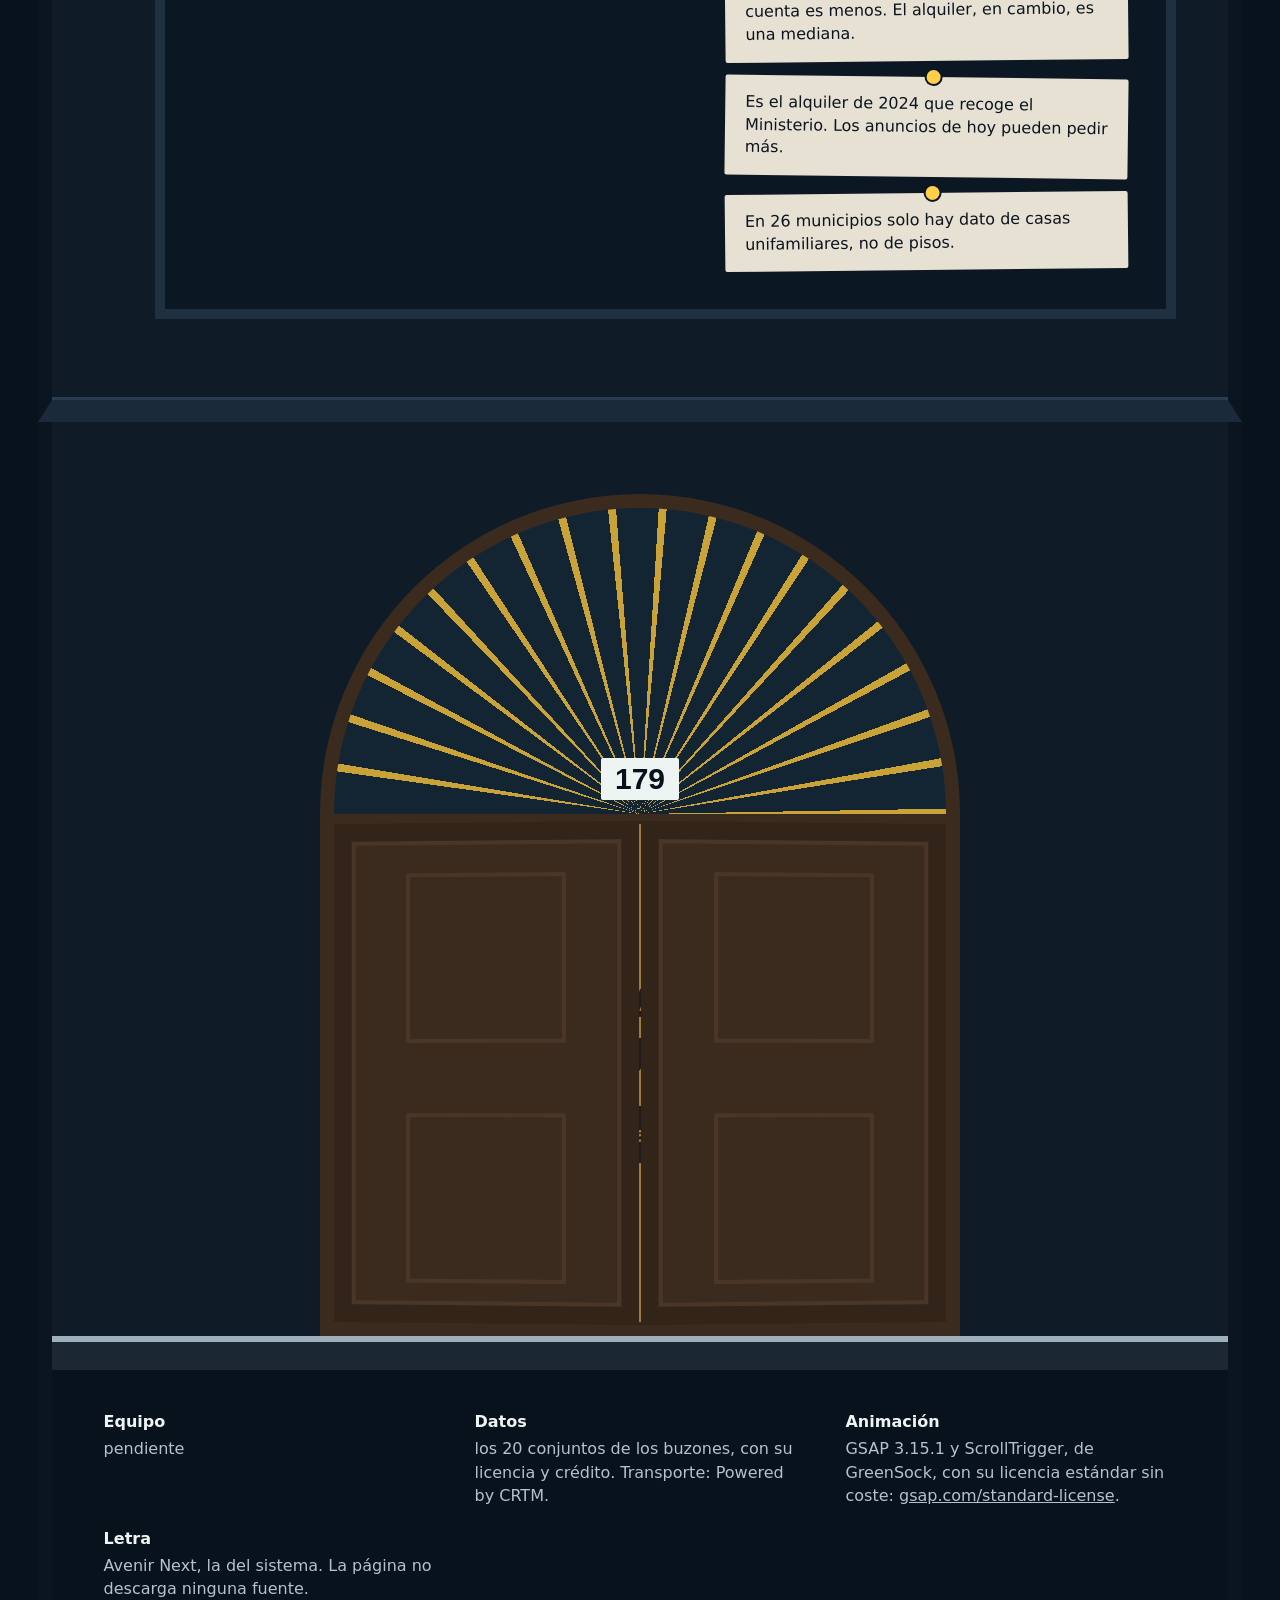
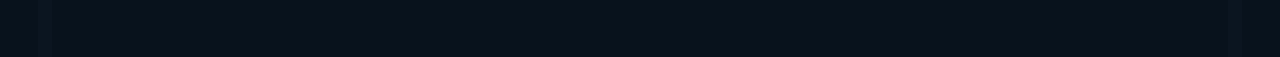
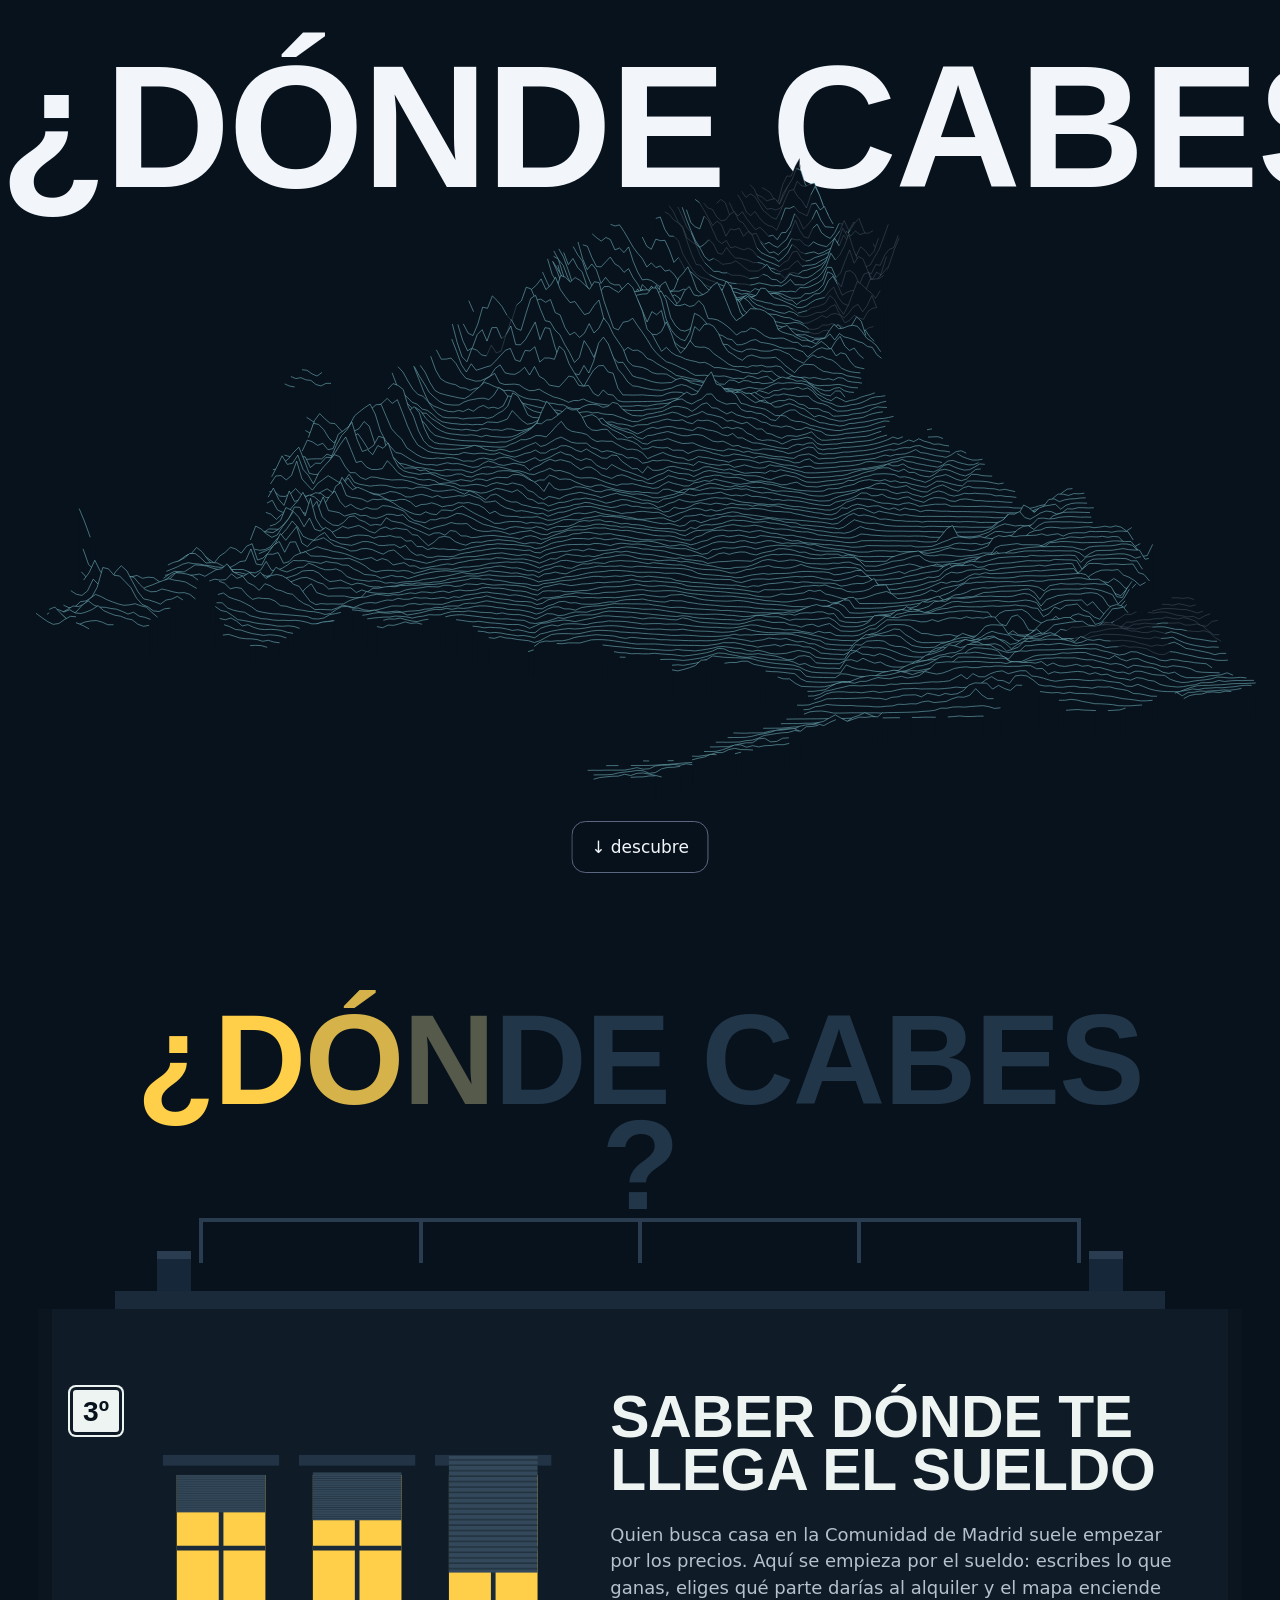
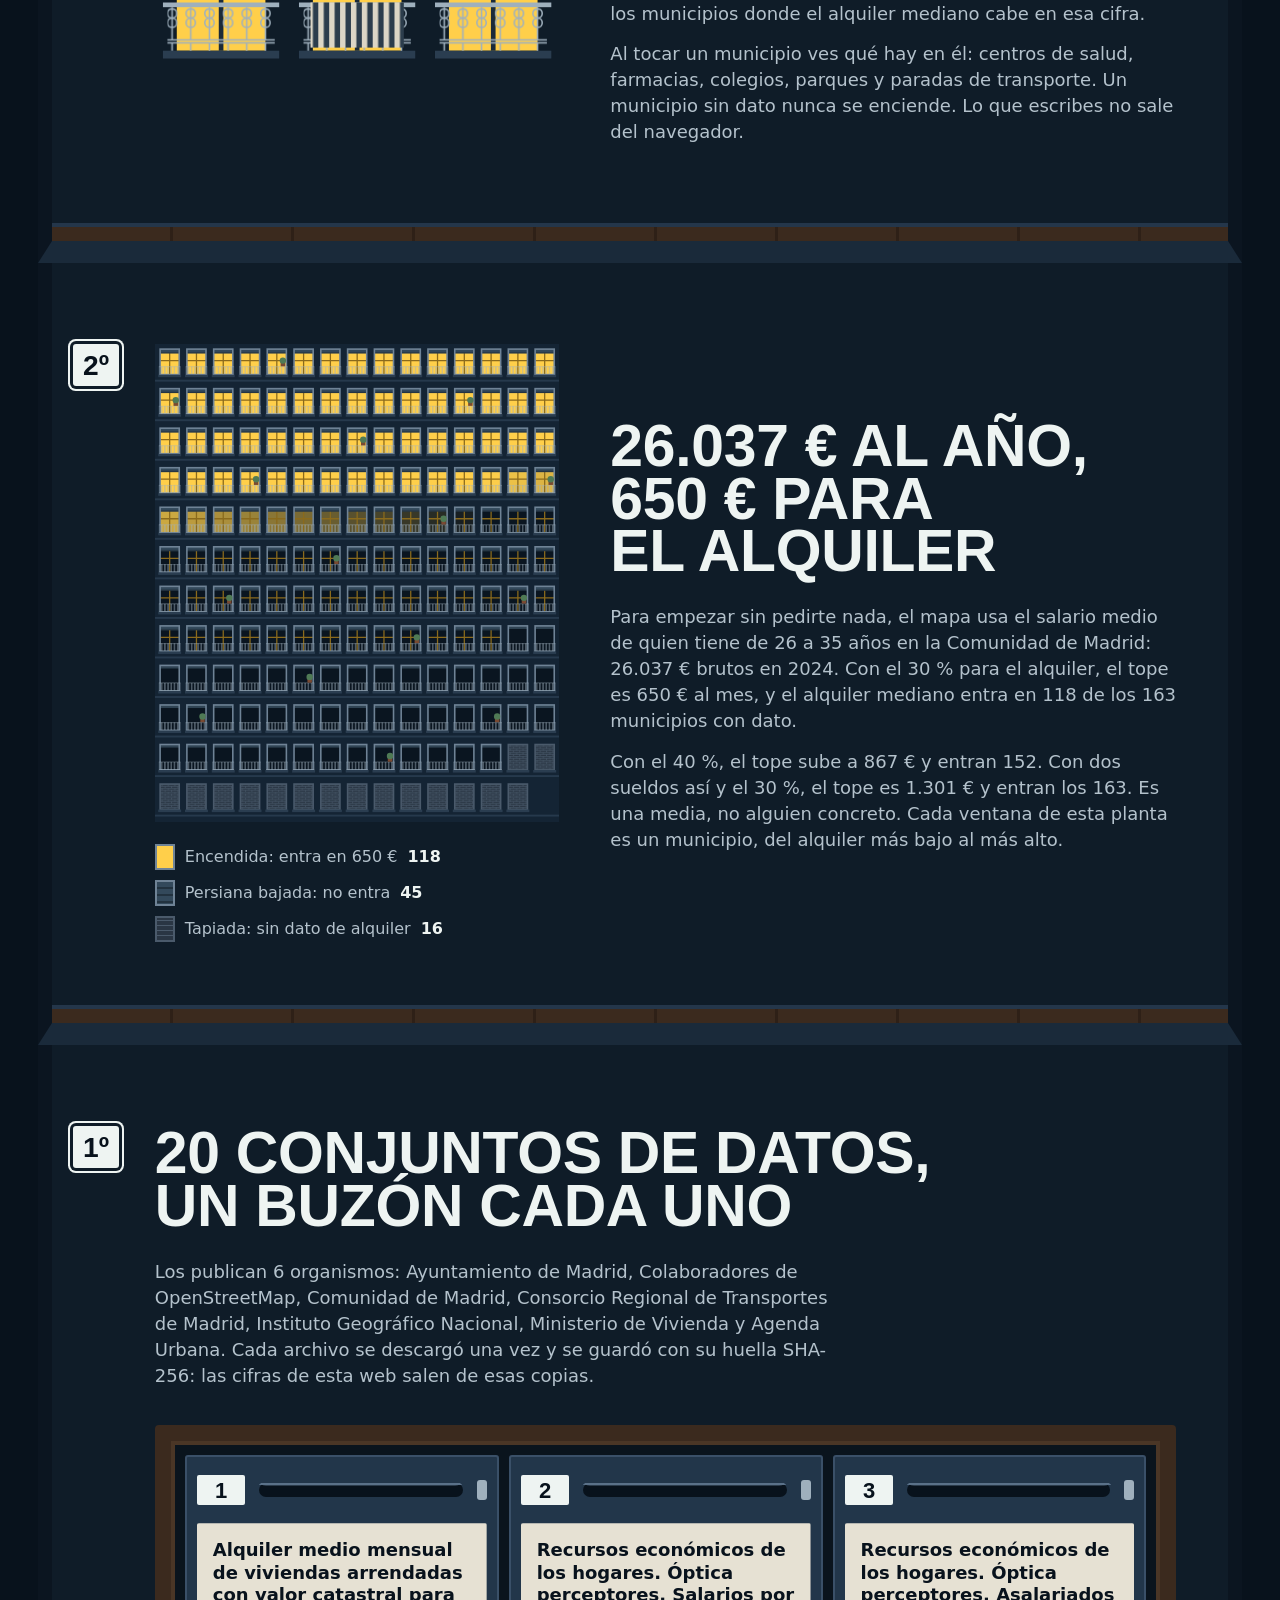
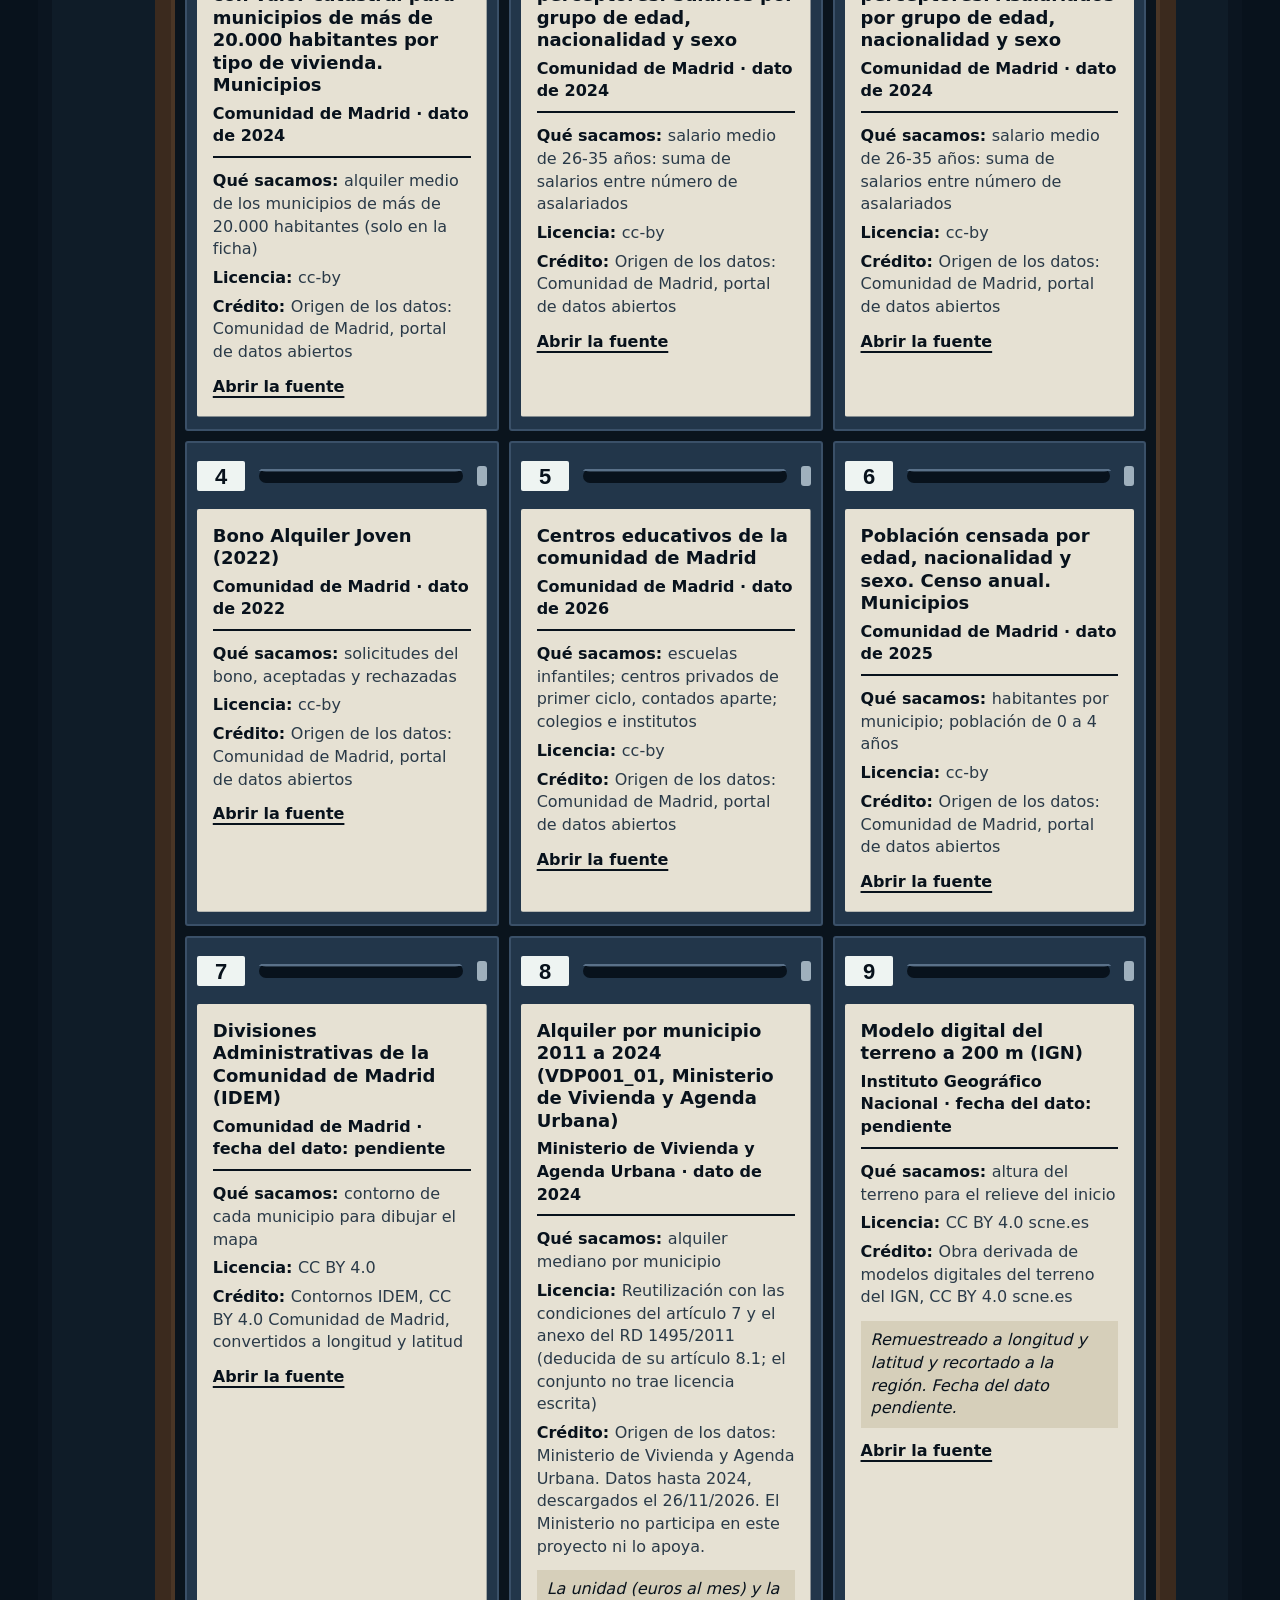
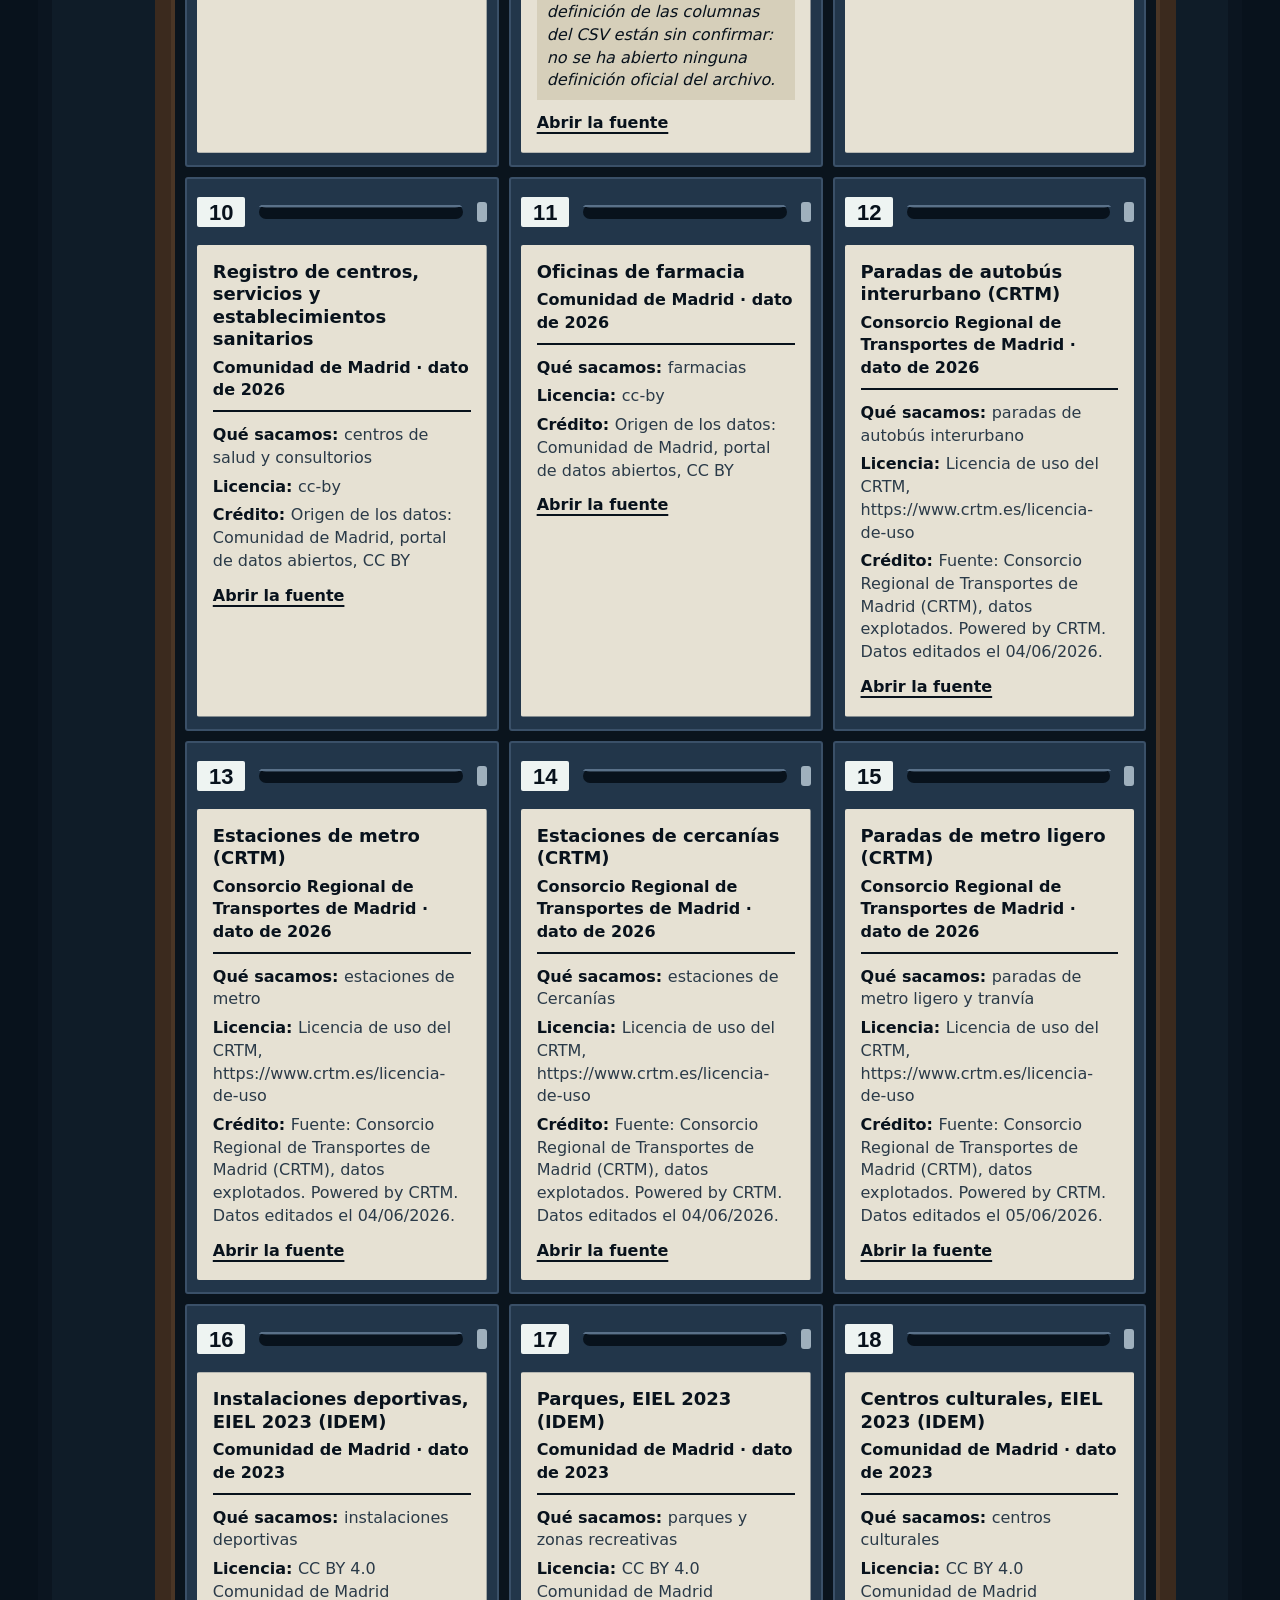
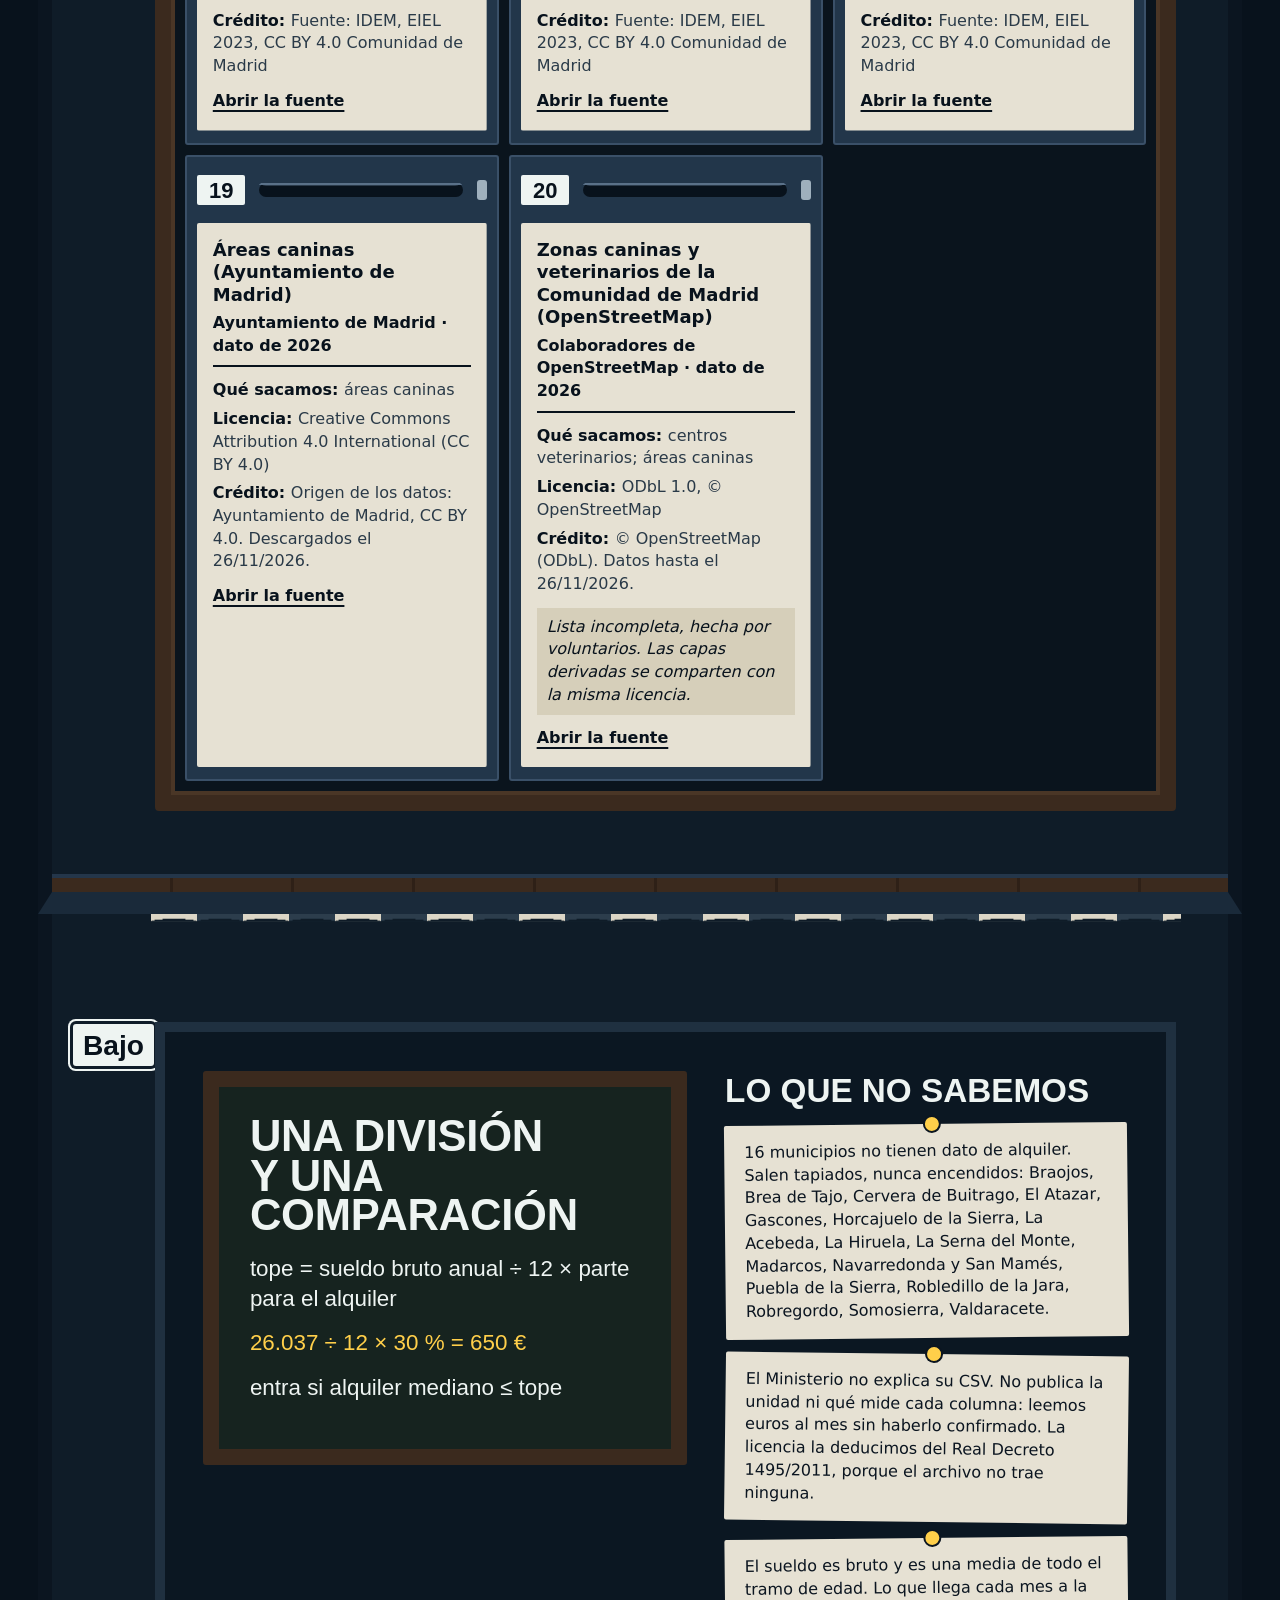
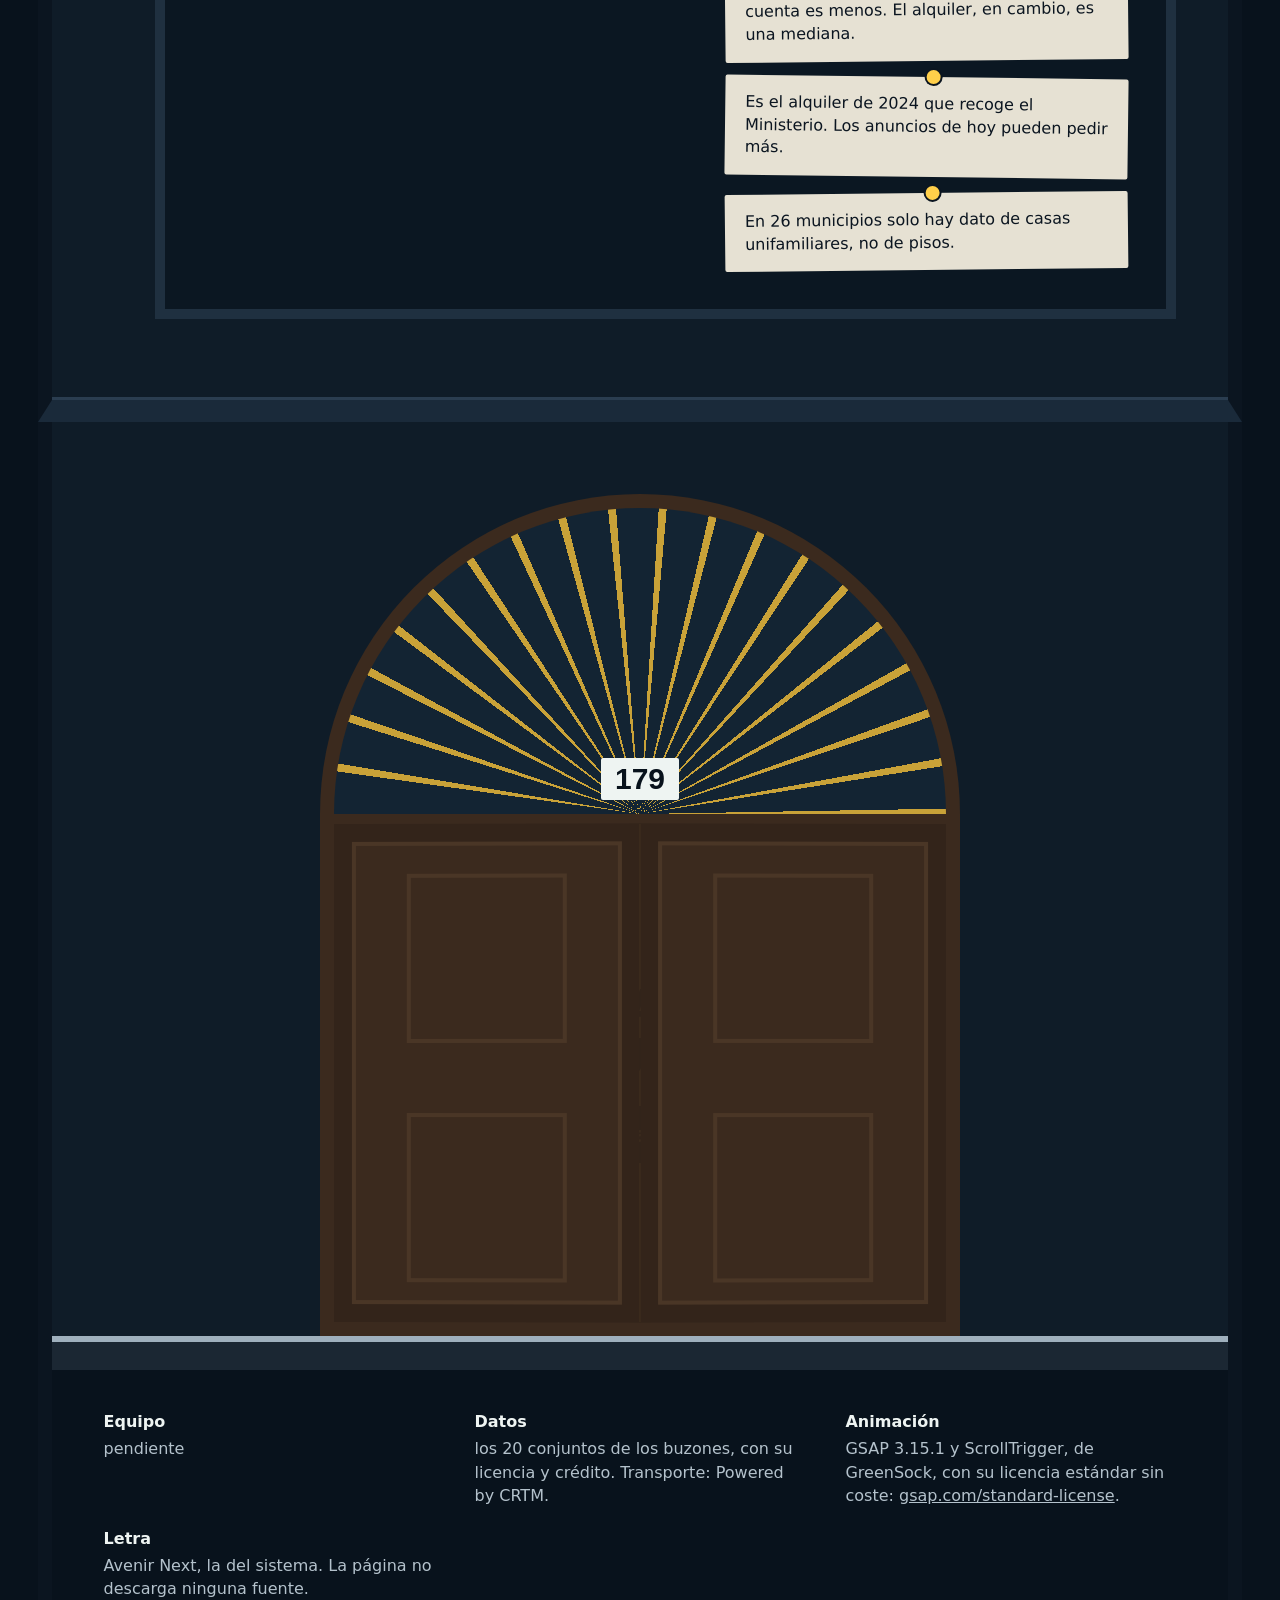
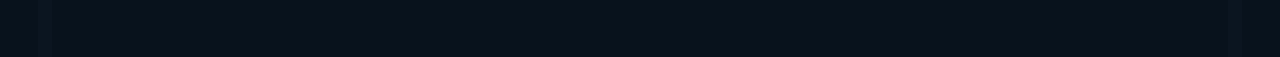
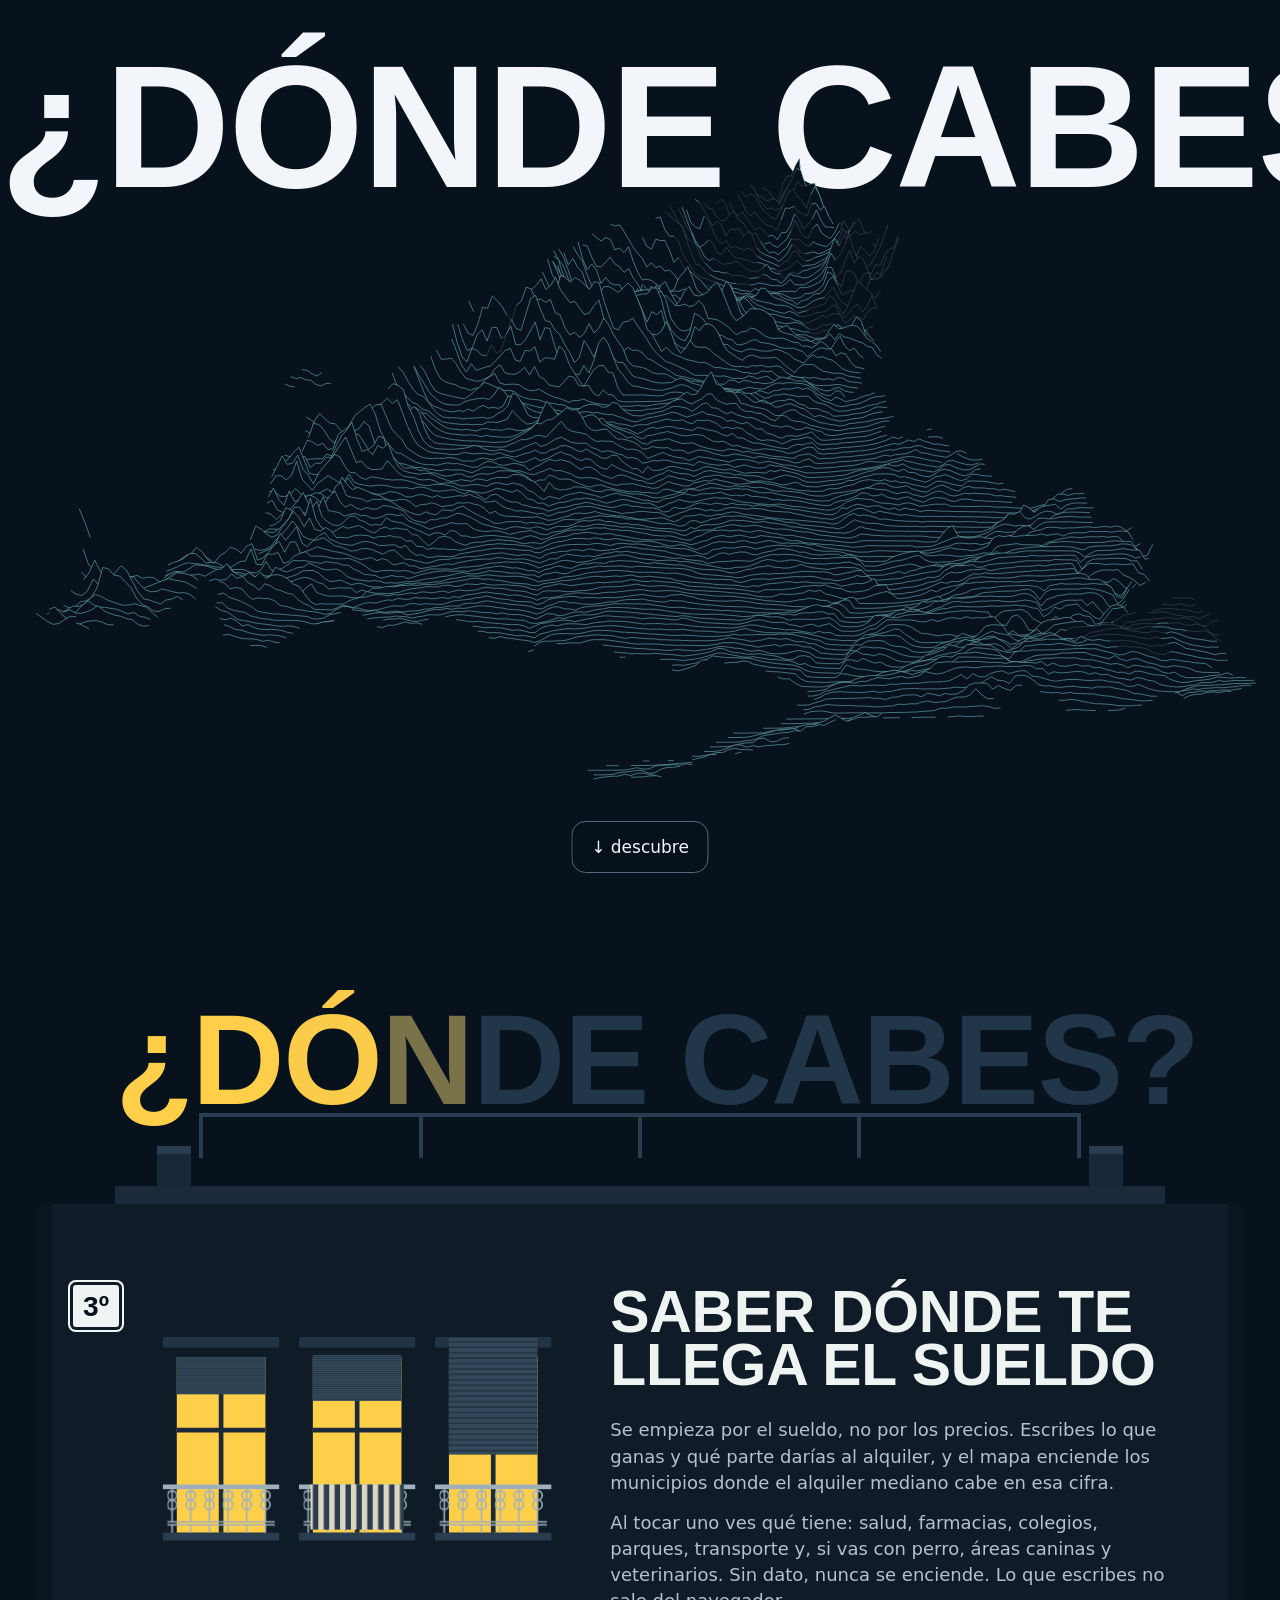
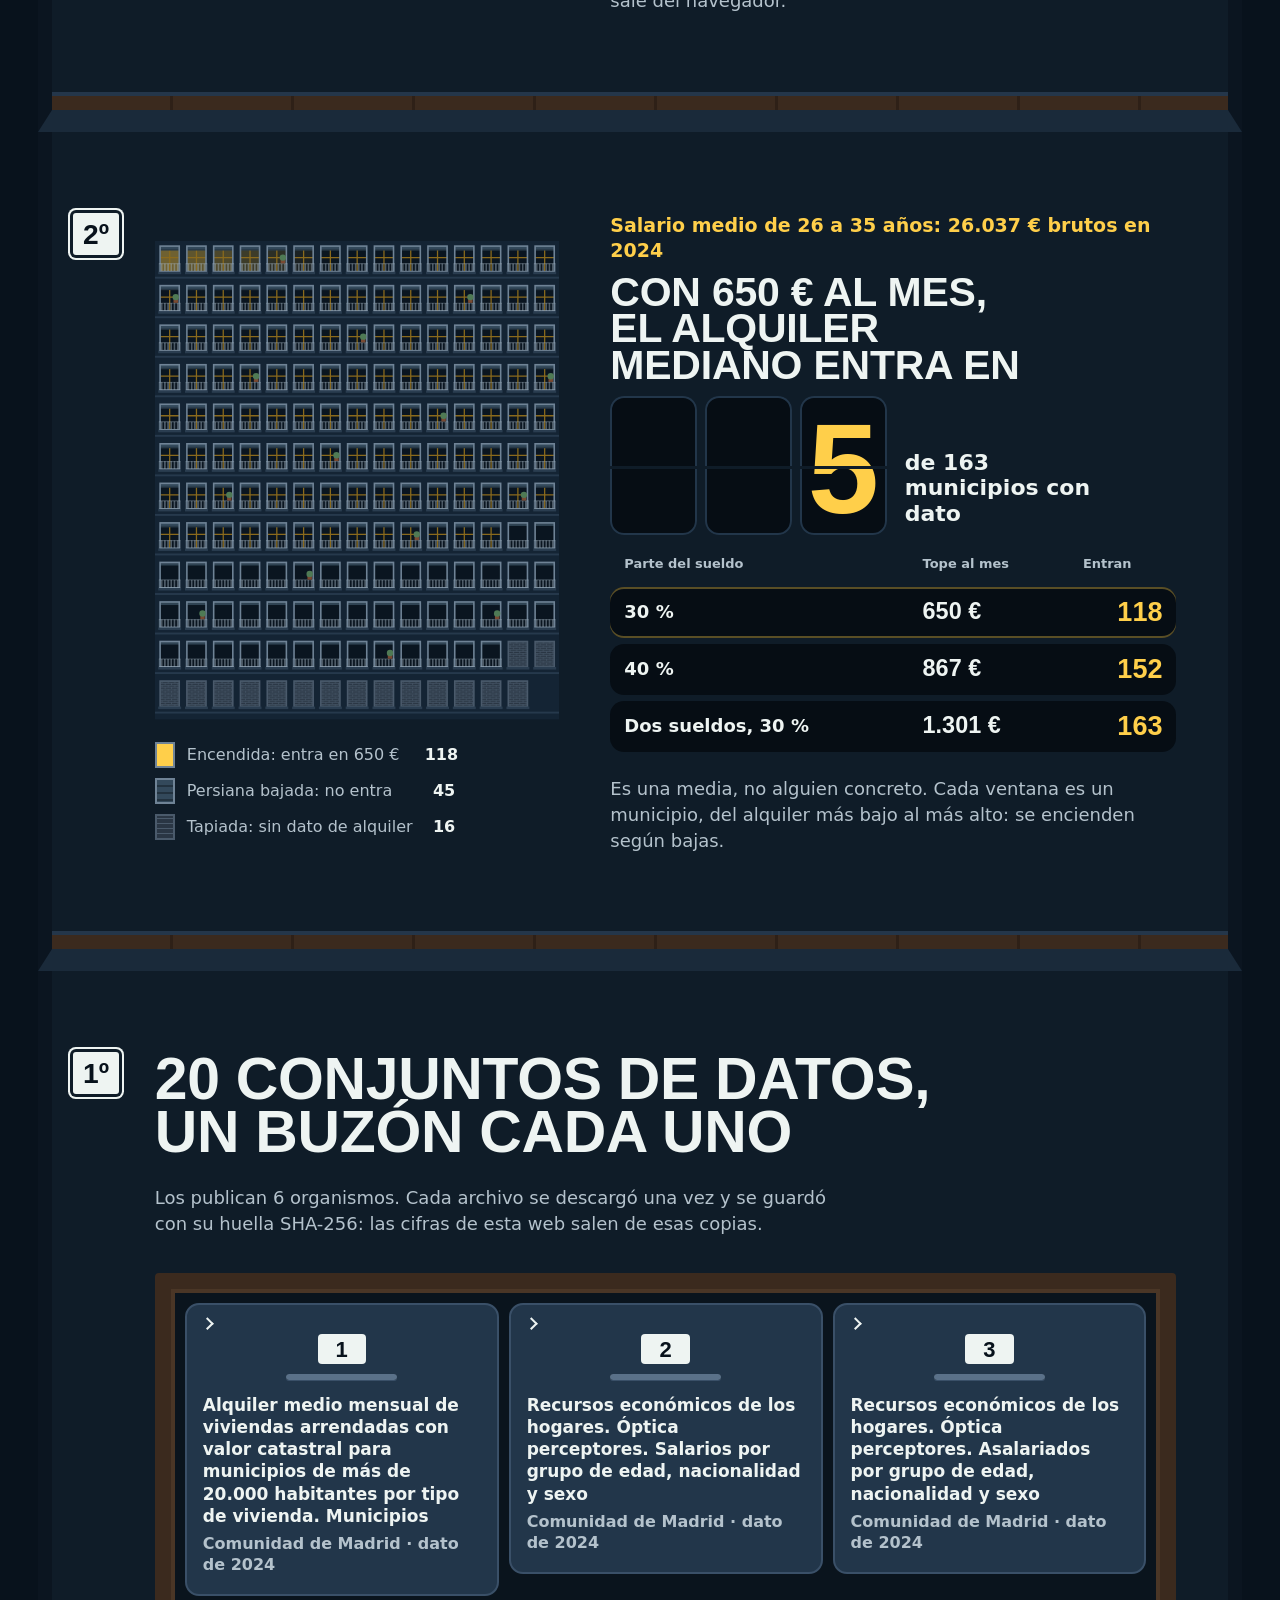
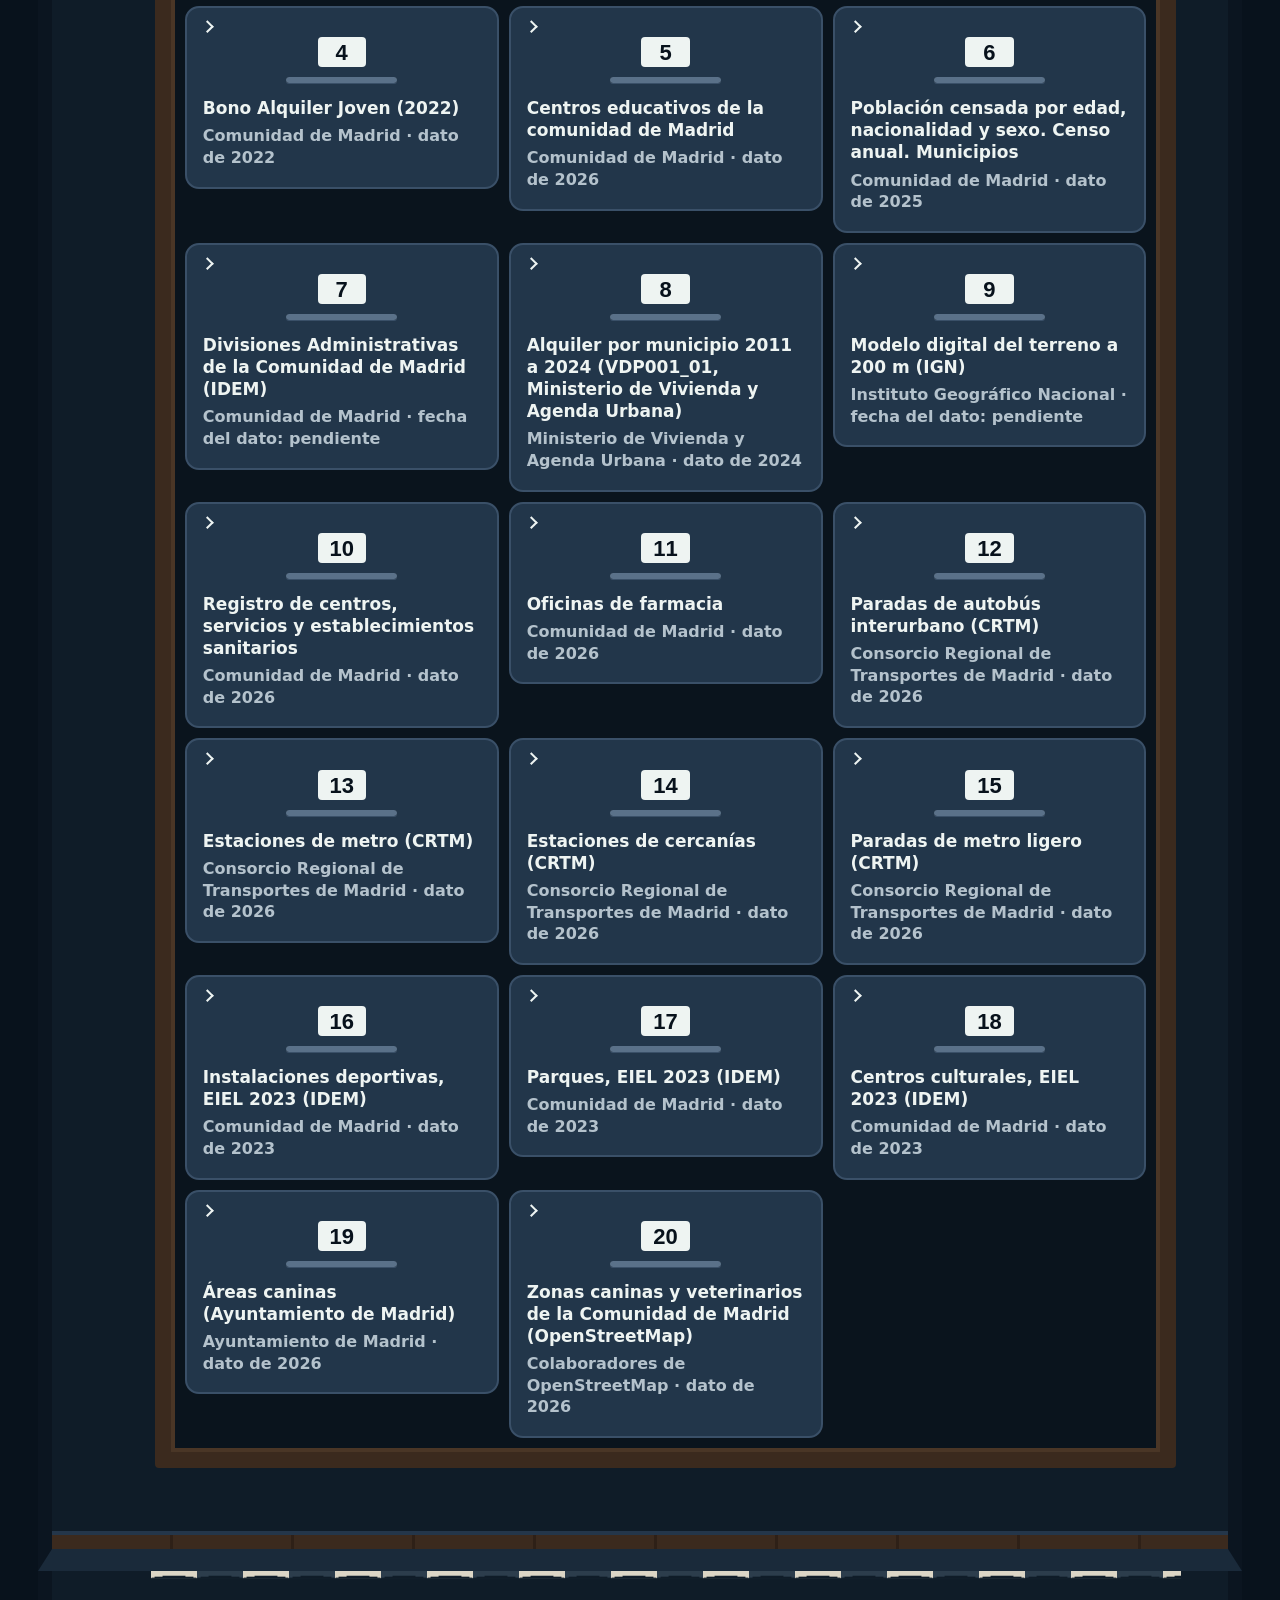
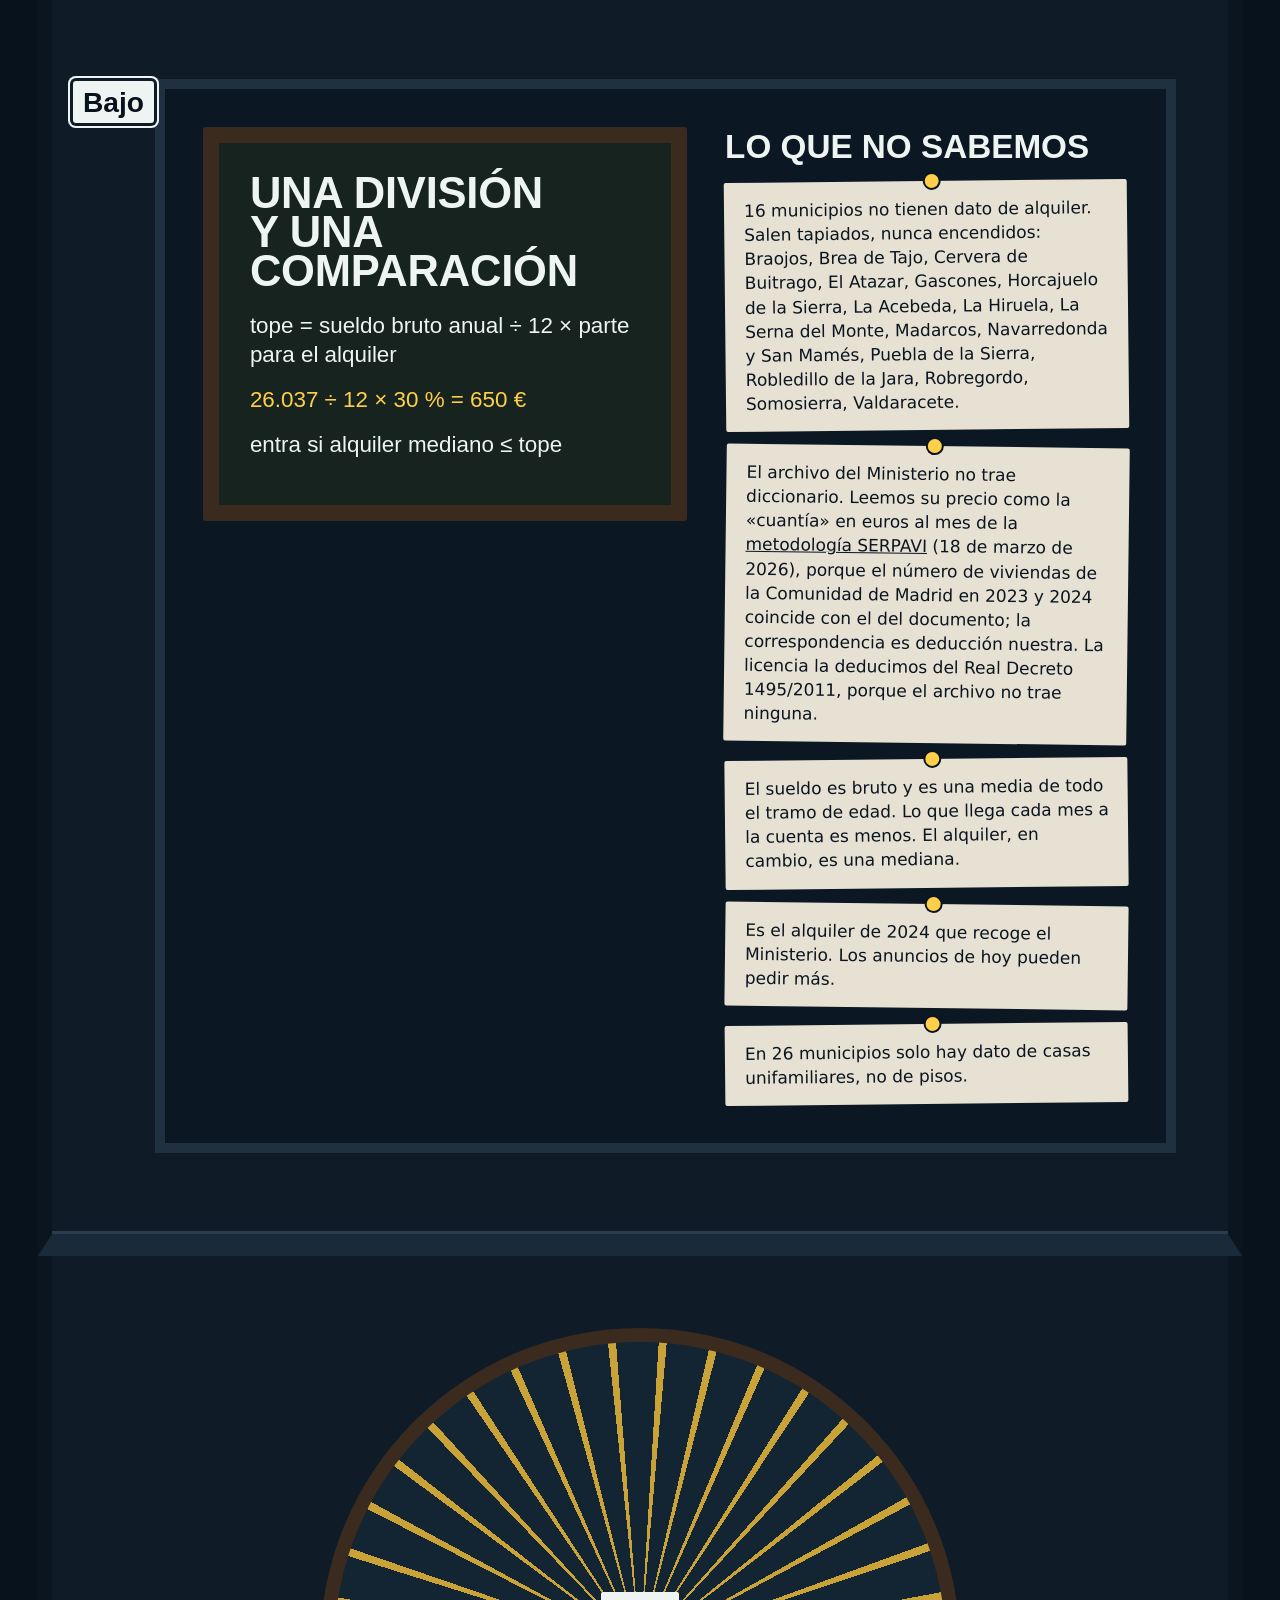
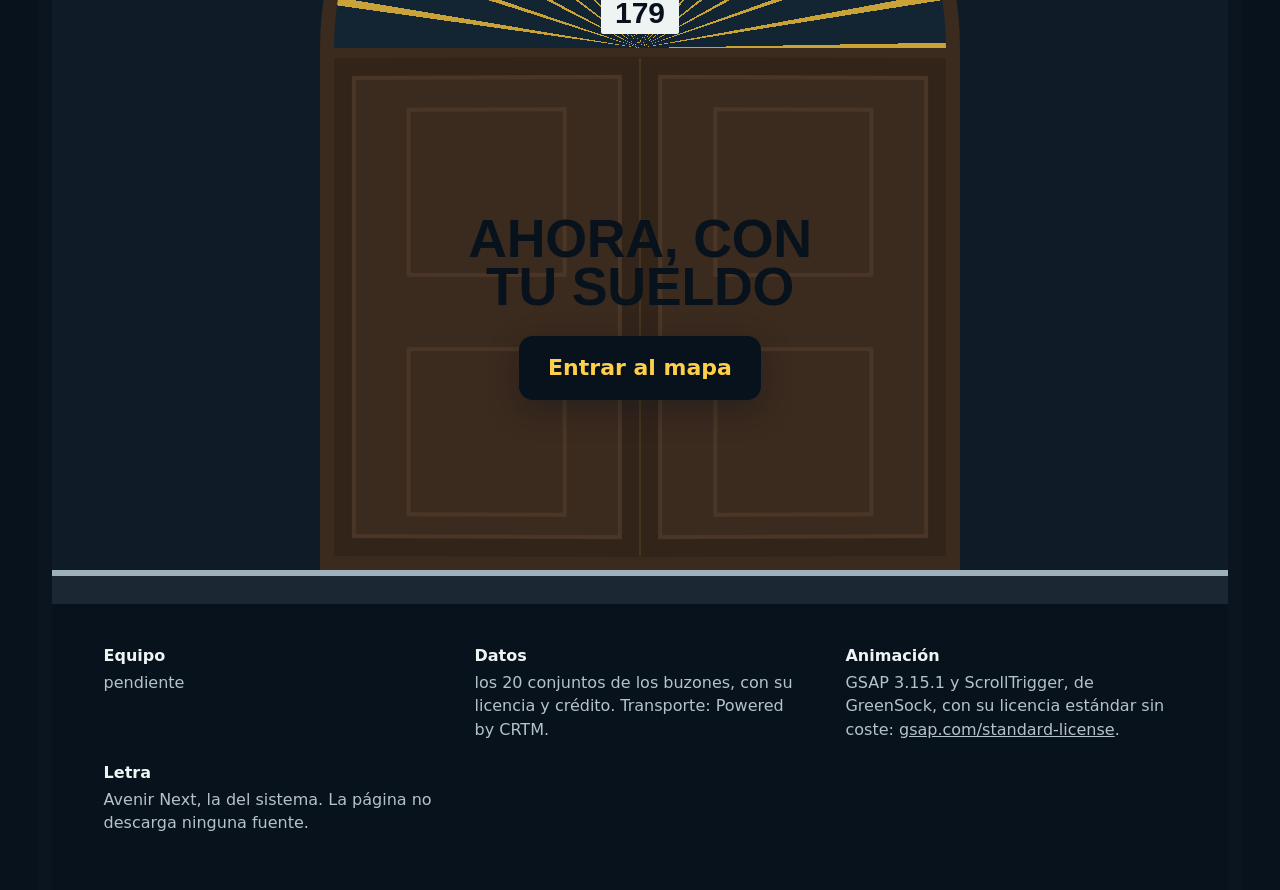
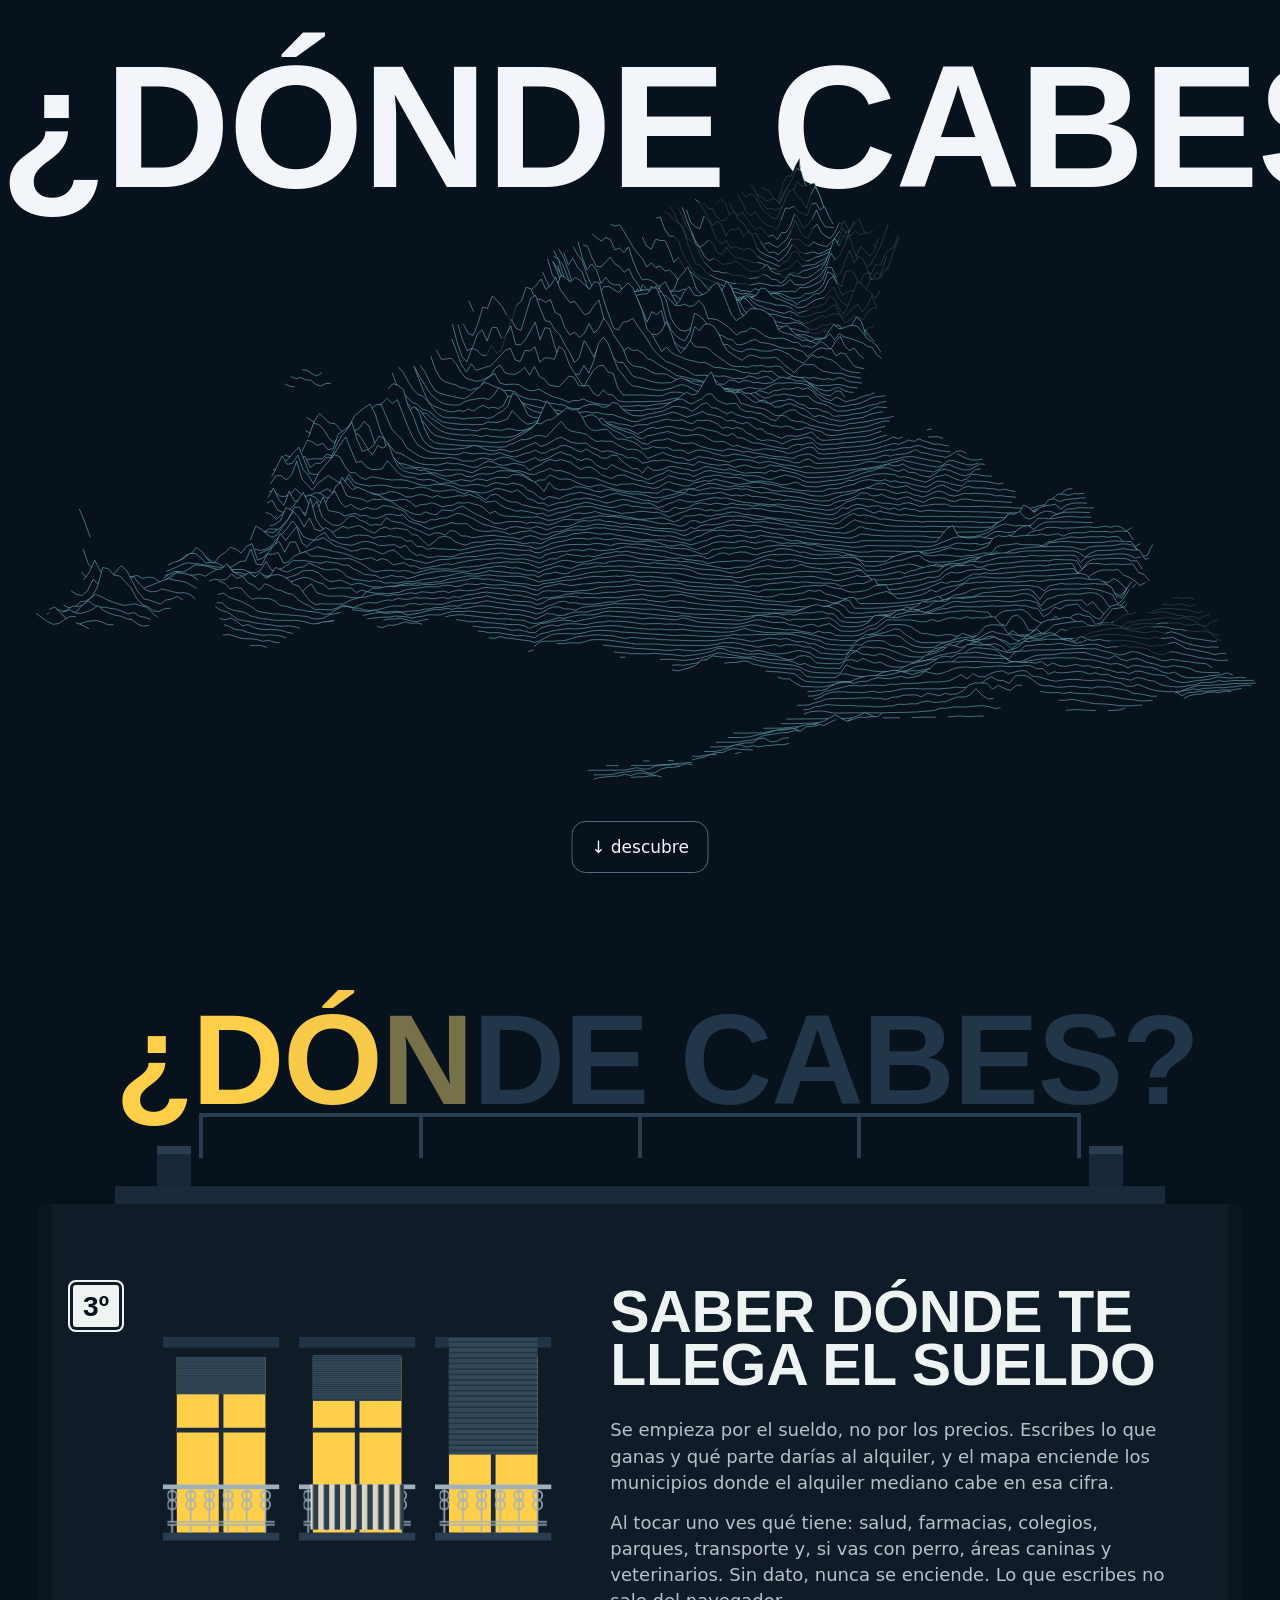
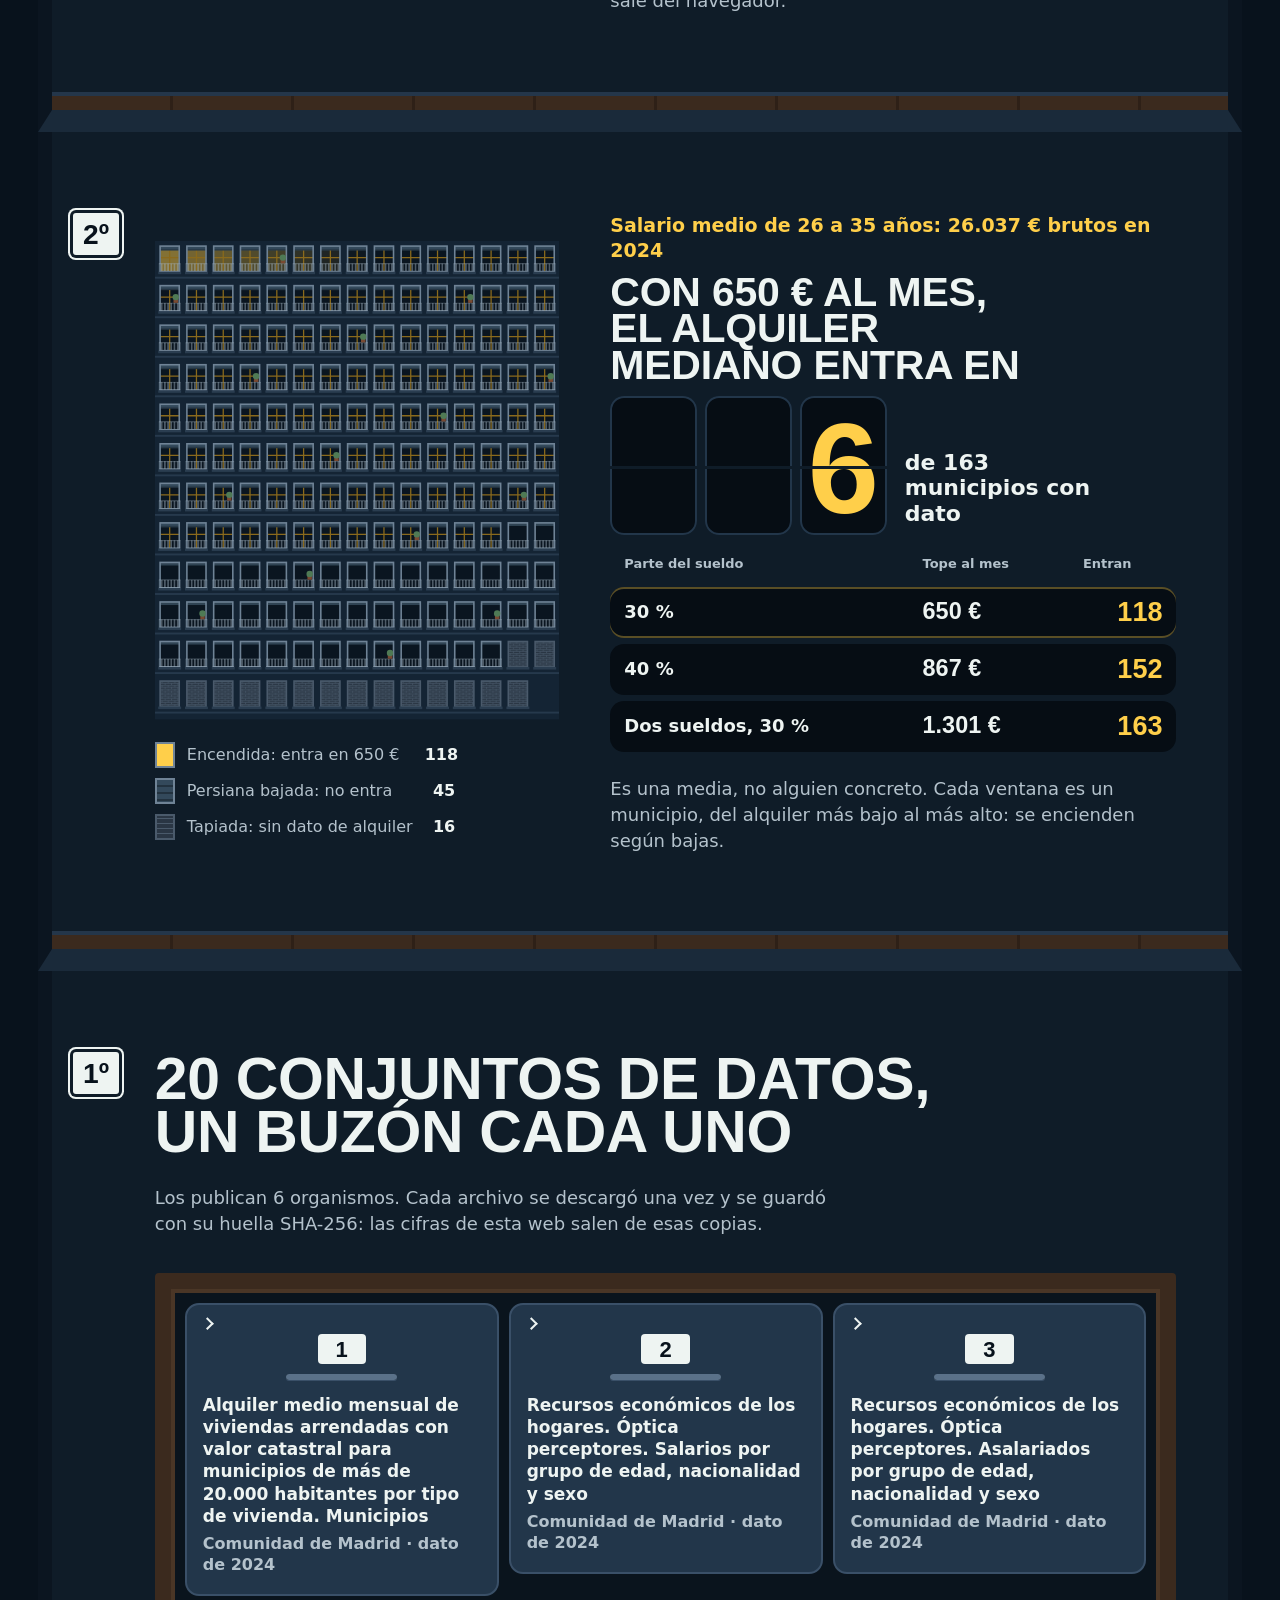
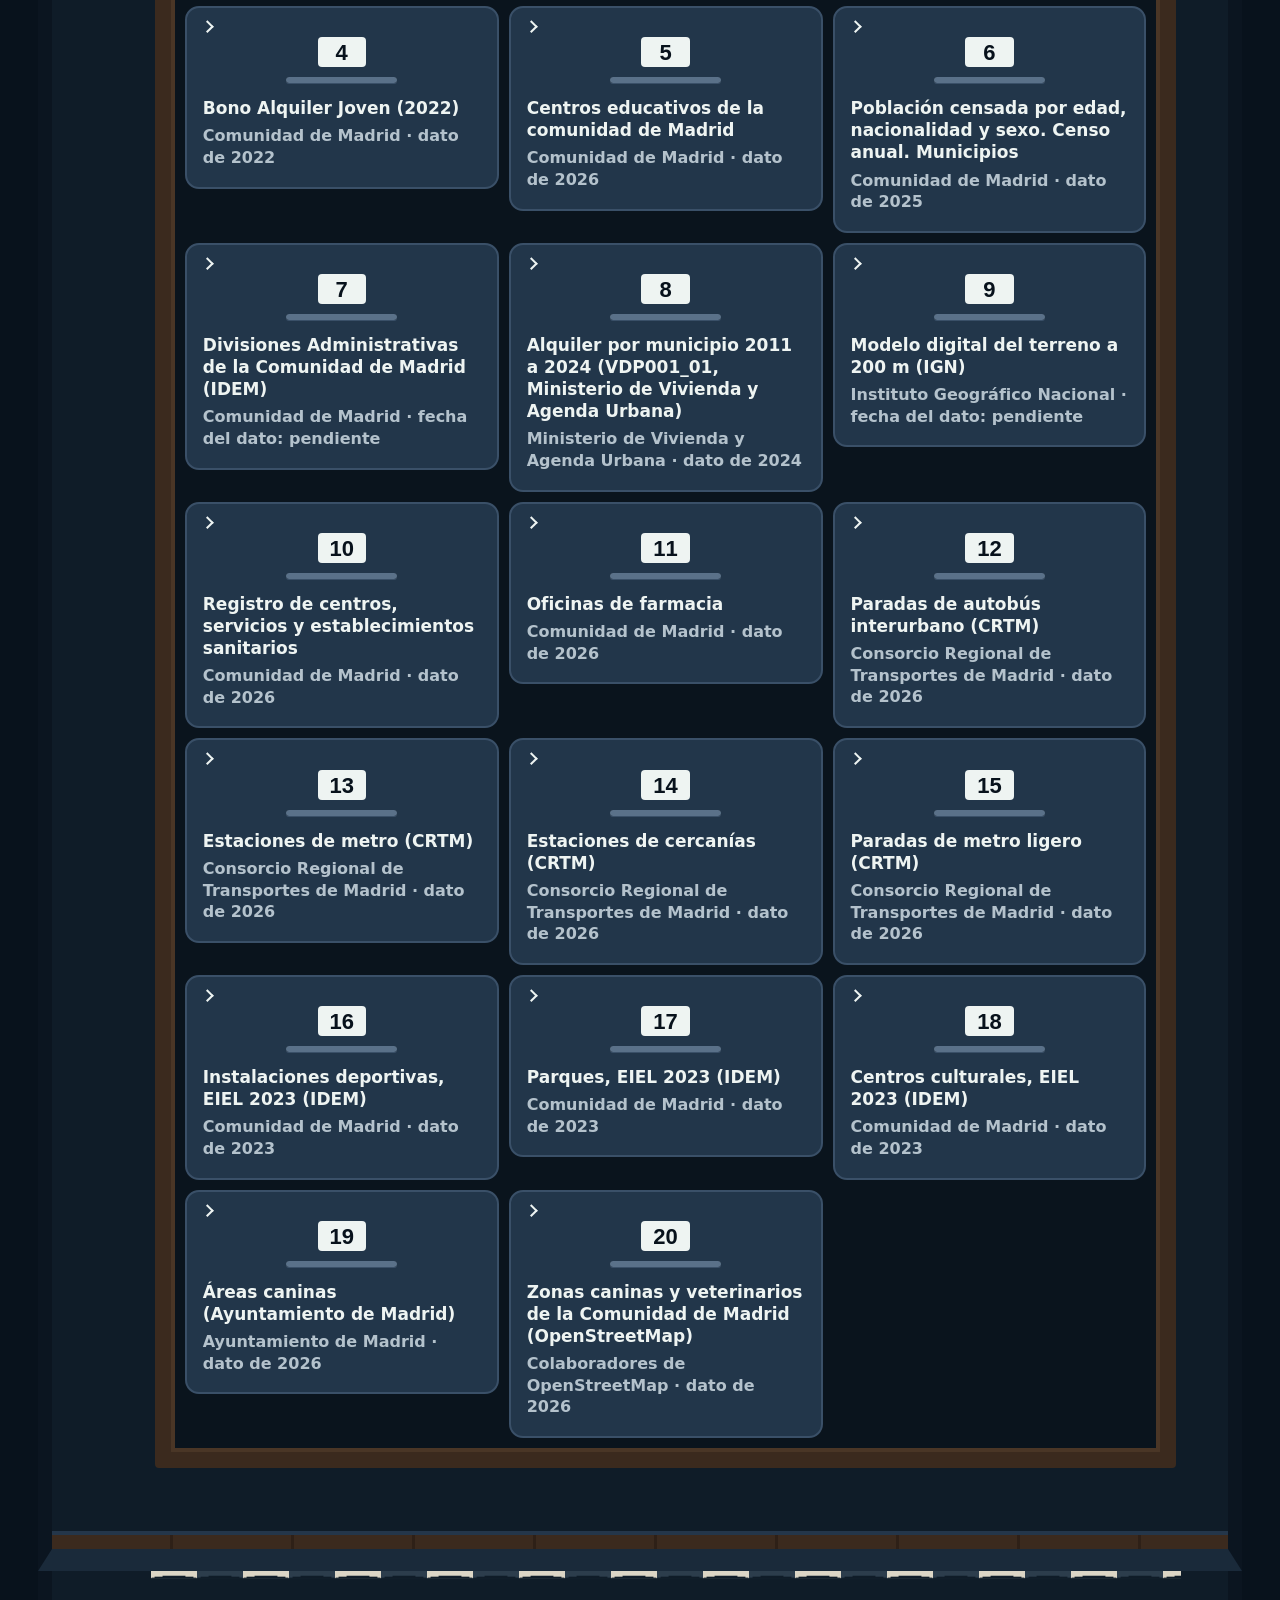
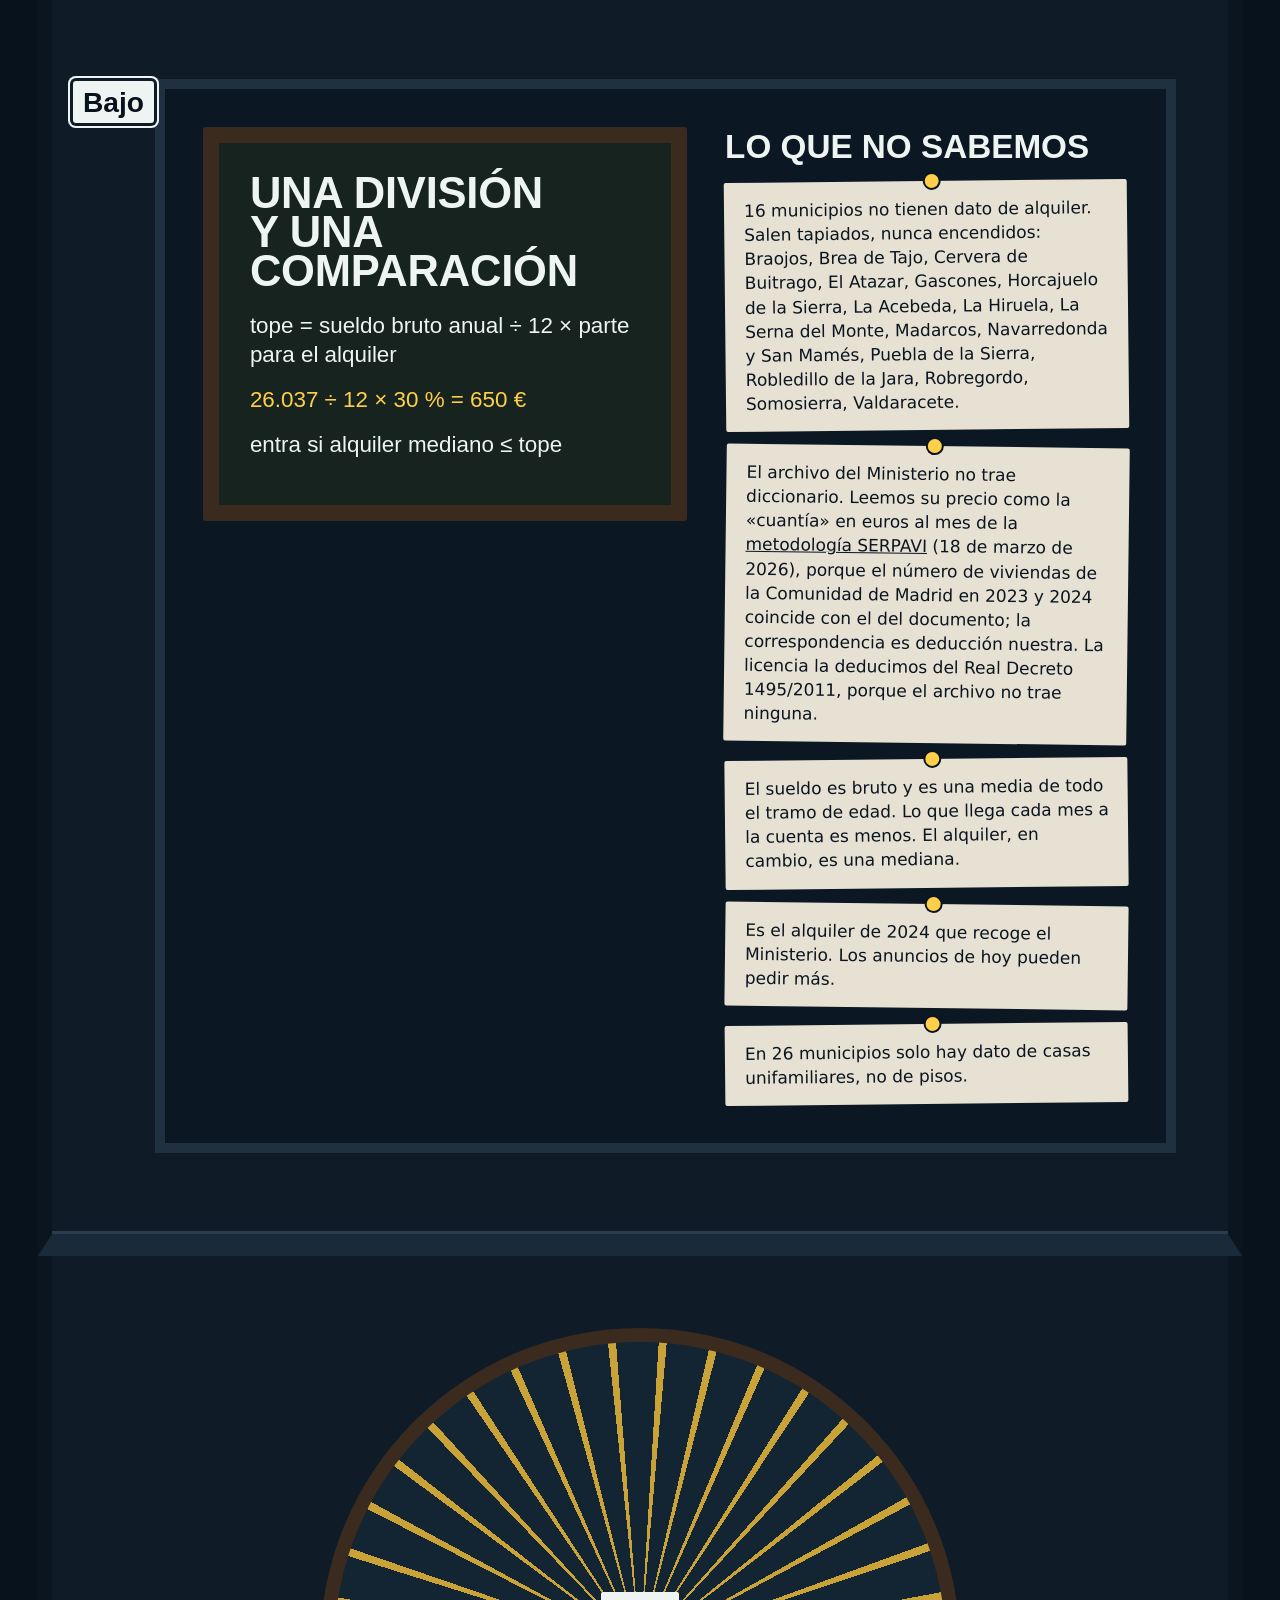
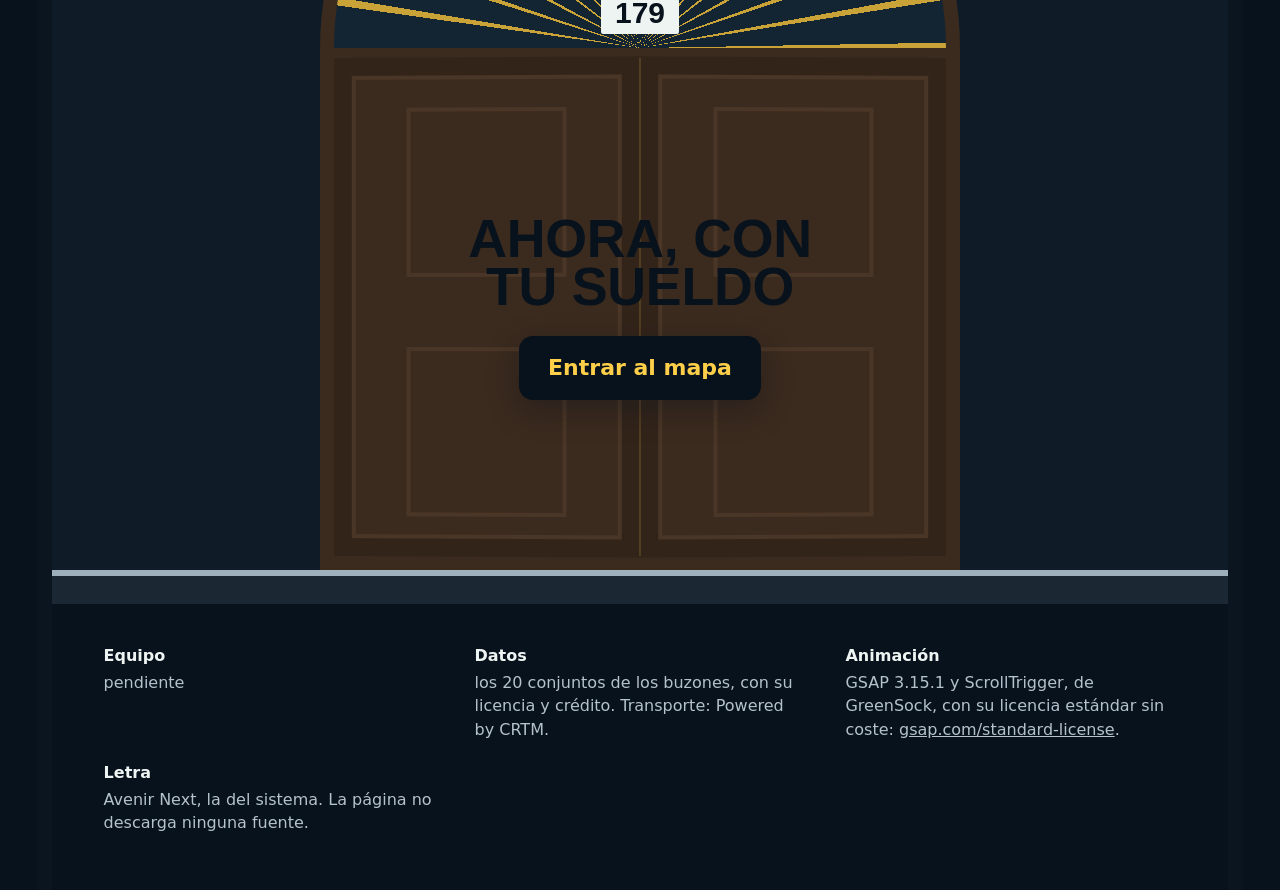
